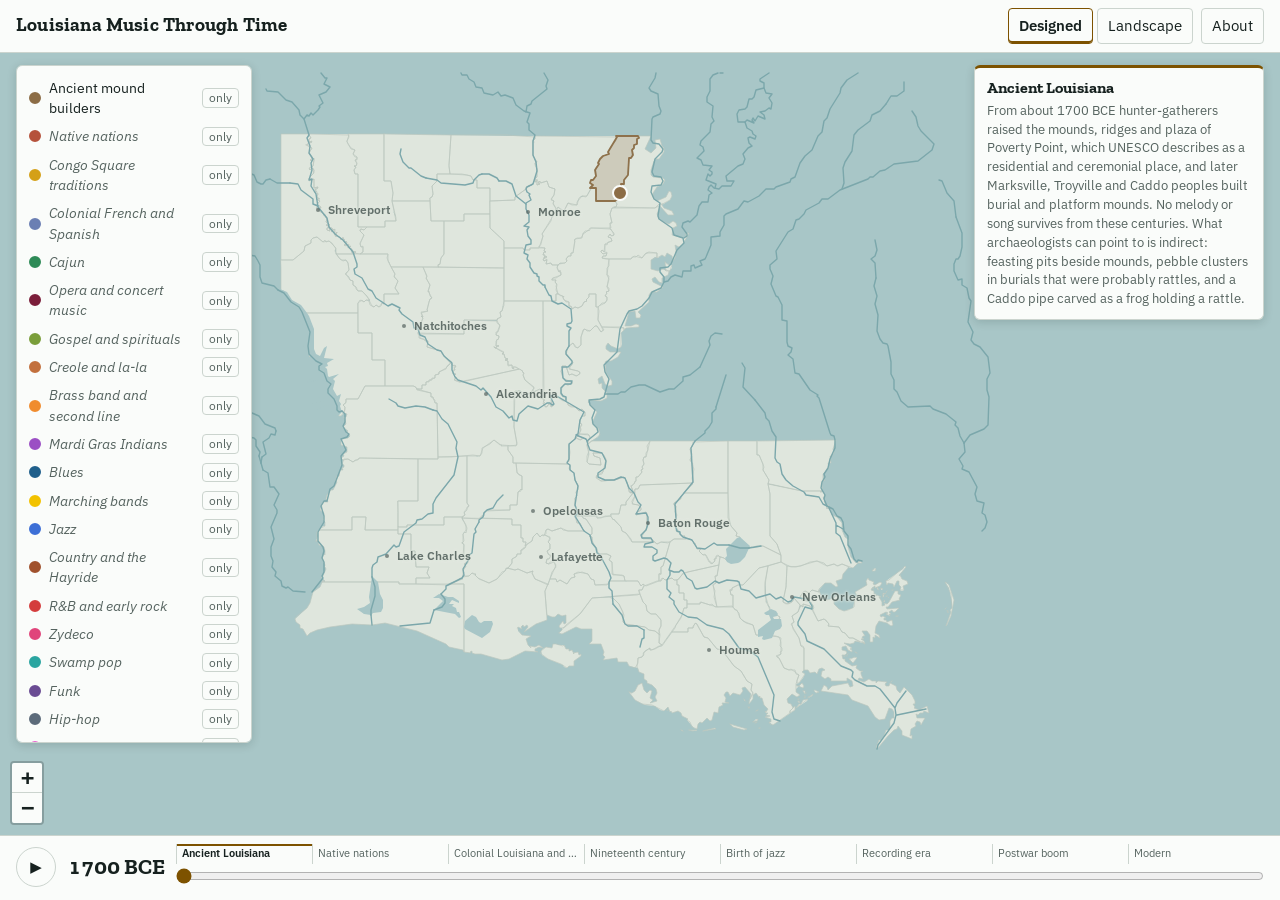
==== index.html @ b692c1a9 "Publish the map: Marching bands genre Co-Authored-By: Claude Opus 5.5 <noreply@anthropic.com>" ====
<!doctype html>
<html lang="en">
<head>
<meta charset="utf-8">
<meta name="viewport" content="width=device-width, initial-scale=1, viewport-fit=cover">
<title>Louisiana Music Map</title>
<link rel="stylesheet" href="https://fonts.googleapis.com/css2?family=IBM+Plex+Sans:wght@400;500;600&family=Zilla+Slab:wght@500;700&display=swap">
<style>.leaflet-image-layer,.leaflet-layer,.leaflet-marker-icon,.leaflet-marker-shadow,.leaflet-pane,.leaflet-pane>canvas,.leaflet-pane>svg,.leaflet-tile,.leaflet-tile-container,.leaflet-zoom-box{position:absolute;left:0;top:0}.leaflet-container{overflow:hidden}.leaflet-marker-icon,.leaflet-marker-shadow,.leaflet-tile{-webkit-user-select:none;-moz-user-select:none;user-select:none;-webkit-user-drag:none}.leaflet-tile::selection{background:0 0}.leaflet-safari .leaflet-tile{image-rendering:-webkit-optimize-contrast}.leaflet-safari .leaflet-tile-container{width:1600px;height:1600px;-webkit-transform-origin:0 0}.leaflet-marker-icon,.leaflet-marker-shadow{display:block}.leaflet-container .leaflet-overlay-pane svg{max-width:none!important;max-height:none!important}.leaflet-container .leaflet-marker-pane img,.leaflet-container .leaflet-shadow-pane img,.leaflet-container .leaflet-tile,.leaflet-container .leaflet-tile-pane img,.leaflet-container img.leaflet-image-layer{max-width:none!important;max-height:none!important;width:auto;padding:0}.leaflet-container img.leaflet-tile{mix-blend-mode:plus-lighter}.leaflet-container.leaflet-touch-zoom{-ms-touch-action:pan-x pan-y;touch-action:pan-x pan-y}.leaflet-container.leaflet-touch-drag{-ms-touch-action:pinch-zoom;touch-action:none;touch-action:pinch-zoom}.leaflet-container.leaflet-touch-drag.leaflet-touch-zoom{-ms-touch-action:none;touch-action:none}.leaflet-container{-webkit-tap-highlight-color:transparent}.leaflet-container a{-webkit-tap-highlight-color:rgba(51,181,229,.4)}.leaflet-tile{filter:inherit;visibility:hidden}.leaflet-tile-loaded{visibility:inherit}.leaflet-zoom-box{width:0;height:0;-moz-box-sizing:border-box;box-sizing:border-box;z-index:800}.leaflet-overlay-pane svg{-moz-user-select:none}.leaflet-pane{z-index:400}.leaflet-tile-pane{z-index:200}.leaflet-overlay-pane{z-index:400}.leaflet-shadow-pane{z-index:500}.leaflet-marker-pane{z-index:600}.leaflet-tooltip-pane{z-index:650}.leaflet-popup-pane{z-index:700}.leaflet-map-pane canvas{z-index:100}.leaflet-map-pane svg{z-index:200}.leaflet-vml-shape{width:1px;height:1px}.lvml{behavior:url(#default#VML);display:inline-block;position:absolute}.leaflet-control{position:relative;z-index:800;pointer-events:visiblePainted;pointer-events:auto}.leaflet-bottom,.leaflet-top{position:absolute;z-index:1000;pointer-events:none}.leaflet-top{top:0}.leaflet-right{right:0}.leaflet-bottom{bottom:0}.leaflet-left{left:0}.leaflet-control{float:left;clear:both}.leaflet-right .leaflet-control{float:right}.leaflet-top .leaflet-control{margin-top:10px}.leaflet-bottom .leaflet-control{margin-bottom:10px}.leaflet-left .leaflet-control{margin-left:10px}.leaflet-right .leaflet-control{margin-right:10px}.leaflet-fade-anim .leaflet-popup{opacity:0;-webkit-transition:opacity .2s linear;-moz-transition:opacity .2s linear;transition:opacity .2s linear}.leaflet-fade-anim .leaflet-map-pane .leaflet-popup{opacity:1}.leaflet-zoom-animated{-webkit-transform-origin:0 0;-ms-transform-origin:0 0;transform-origin:0 0}svg.leaflet-zoom-animated{will-change:transform}.leaflet-zoom-anim .leaflet-zoom-animated{-webkit-transition:-webkit-transform .25s cubic-bezier(0,0,.25,1);-moz-transition:-moz-transform .25s cubic-bezier(0,0,.25,1);transition:transform .25s cubic-bezier(0,0,.25,1)}.leaflet-pan-anim .leaflet-tile,.leaflet-zoom-anim .leaflet-tile{-webkit-transition:none;-moz-transition:none;transition:none}.leaflet-zoom-anim .leaflet-zoom-hide{visibility:hidden}.leaflet-interactive{cursor:pointer}.leaflet-grab{cursor:-webkit-grab;cursor:-moz-grab;cursor:grab}.leaflet-crosshair,.leaflet-crosshair .leaflet-interactive{cursor:crosshair}.leaflet-control,.leaflet-popup-pane{cursor:auto}.leaflet-dragging .leaflet-grab,.leaflet-dragging .leaflet-grab .leaflet-interactive,.leaflet-dragging .leaflet-marker-draggable{cursor:move;cursor:-webkit-grabbing;cursor:-moz-grabbing;cursor:grabbing}.leaflet-image-layer,.leaflet-marker-icon,.leaflet-marker-shadow,.leaflet-pane>svg path,.leaflet-tile-container{pointer-events:none}.leaflet-image-layer.leaflet-interactive,.leaflet-marker-icon.leaflet-interactive,.leaflet-pane>svg path.leaflet-interactive,svg.leaflet-image-layer.leaflet-interactive path{pointer-events:visiblePainted;pointer-events:auto}.leaflet-container{background:#ddd;outline-offset:1px}.leaflet-container a{color:#0078a8}.leaflet-zoom-box{border:2px dotted #38f;background:rgba(255,255,255,.5)}.leaflet-container{font-family:"Helvetica Neue",Arial,Helvetica,sans-serif;font-size:12px;font-size:.75rem;line-height:1.5}.leaflet-bar{box-shadow:0 1px 5px rgba(0,0,0,.65);border-radius:4px}.leaflet-bar a{background-color:#fff;border-bottom:1px solid #ccc;width:26px;height:26px;line-height:26px;display:block;text-align:center;text-decoration:none;color:#000}.leaflet-bar a,.leaflet-control-layers-toggle{background-position:50% 50%;background-repeat:no-repeat;display:block}.leaflet-bar a:focus,.leaflet-bar a:hover{background-color:#f4f4f4}.leaflet-bar a:first-child{border-top-left-radius:4px;border-top-right-radius:4px}.leaflet-bar a:last-child{border-bottom-left-radius:4px;border-bottom-right-radius:4px;border-bottom:none}.leaflet-bar a.leaflet-disabled{cursor:default;background-color:#f4f4f4;color:#bbb}.leaflet-touch .leaflet-bar a{width:30px;height:30px;line-height:30px}.leaflet-touch .leaflet-bar a:first-child{border-top-left-radius:2px;border-top-right-radius:2px}.leaflet-touch .leaflet-bar a:last-child{border-bottom-left-radius:2px;border-bottom-right-radius:2px}.leaflet-control-zoom-in,.leaflet-control-zoom-out{font:bold 18px 'Lucida Console',Monaco,monospace;text-indent:1px}.leaflet-touch .leaflet-control-zoom-in,.leaflet-touch .leaflet-control-zoom-out{font-size:22px}.leaflet-control-layers{box-shadow:0 1px 5px rgba(0,0,0,.4);background:#fff;border-radius:5px}.leaflet-control-layers-toggle{background-image:url(images/layers.png);width:36px;height:36px}.leaflet-retina .leaflet-control-layers-toggle{background-image:url(images/layers-2x.png);background-size:26px 26px}.leaflet-touch .leaflet-control-layers-toggle{width:44px;height:44px}.leaflet-control-layers .leaflet-control-layers-list,.leaflet-control-layers-expanded .leaflet-control-layers-toggle{display:none}.leaflet-control-layers-expanded .leaflet-control-layers-list{display:block;position:relative}.leaflet-control-layers-expanded{padding:6px 10px 6px 6px;color:#333;background:#fff}.leaflet-control-layers-scrollbar{overflow-y:scroll;overflow-x:hidden;padding-right:5px}.leaflet-control-layers-selector{margin-top:2px;position:relative;top:1px}.leaflet-control-layers label{display:block;font-size:13px;font-size:1.08333em}.leaflet-control-layers-separator{height:0;border-top:1px solid #ddd;margin:5px -10px 5px -6px}.leaflet-default-icon-path{background-image:url(images/marker-icon.png)}.leaflet-container .leaflet-control-attribution{background:#fff;background:rgba(255,255,255,.8);margin:0}.leaflet-control-attribution,.leaflet-control-scale-line{padding:0 5px;color:#333;line-height:1.4}.leaflet-control-attribution a{text-decoration:none}.leaflet-control-attribution a:focus,.leaflet-control-attribution a:hover{text-decoration:underline}.leaflet-attribution-flag{display:inline!important;vertical-align:baseline!important;width:1em;height:.6669em}.leaflet-left .leaflet-control-scale{margin-left:5px}.leaflet-bottom .leaflet-control-scale{margin-bottom:5px}.leaflet-control-scale-line{border:2px solid #777;border-top:none;line-height:1.1;padding:2px 5px 1px;white-space:nowrap;-moz-box-sizing:border-box;box-sizing:border-box;background:rgba(255,255,255,.8);text-shadow:1px 1px #fff}.leaflet-control-scale-line:not(:first-child){border-top:2px solid #777;border-bottom:none;margin-top:-2px}.leaflet-control-scale-line:not(:first-child):not(:last-child){border-bottom:2px solid #777}.leaflet-touch .leaflet-bar,.leaflet-touch .leaflet-control-attribution,.leaflet-touch .leaflet-control-layers{box-shadow:none}.leaflet-touch .leaflet-bar,.leaflet-touch .leaflet-control-layers{border:2px solid rgba(0,0,0,.2);background-clip:padding-box}.leaflet-popup{position:absolute;text-align:center;margin-bottom:20px}.leaflet-popup-content-wrapper{padding:1px;text-align:left;border-radius:12px}.leaflet-popup-content{margin:13px 24px 13px 20px;line-height:1.3;font-size:13px;font-size:1.08333em;min-height:1px}.leaflet-popup-content p{margin:17px 0;margin:1.3em 0}.leaflet-popup-tip-container{width:40px;height:20px;position:absolute;left:50%;margin-top:-1px;margin-left:-20px;overflow:hidden;pointer-events:none}.leaflet-popup-tip{width:17px;height:17px;padding:1px;margin:-10px auto 0;pointer-events:auto;-webkit-transform:rotate(45deg);-moz-transform:rotate(45deg);-ms-transform:rotate(45deg);transform:rotate(45deg)}.leaflet-popup-content-wrapper,.leaflet-popup-tip{background:#fff;color:#333;box-shadow:0 3px 14px rgba(0,0,0,.4)}.leaflet-container a.leaflet-popup-close-button{position:absolute;top:0;right:0;border:none;text-align:center;width:24px;height:24px;font:16px/24px Tahoma,Verdana,sans-serif;color:#757575;text-decoration:none;background:0 0}.leaflet-container a.leaflet-popup-close-button:focus,.leaflet-container a.leaflet-popup-close-button:hover{color:#585858}.leaflet-popup-scrolled{overflow:auto}.leaflet-oldie .leaflet-popup-content-wrapper{-ms-zoom:1}.leaflet-oldie .leaflet-popup-tip{width:24px;margin:0 auto}.leaflet-oldie .leaflet-control-layers,.leaflet-oldie .leaflet-control-zoom,.leaflet-oldie .leaflet-popup-content-wrapper,.leaflet-oldie .leaflet-popup-tip{border:1px solid #999}.leaflet-div-icon{background:#fff;border:1px solid #666}.leaflet-tooltip{position:absolute;padding:6px;background-color:#fff;border:1px solid #fff;border-radius:3px;color:#222;white-space:nowrap;-webkit-user-select:none;-moz-user-select:none;-ms-user-select:none;user-select:none;pointer-events:none;box-shadow:0 1px 3px rgba(0,0,0,.4)}.leaflet-tooltip.leaflet-interactive{cursor:pointer;pointer-events:auto}.leaflet-tooltip-bottom:before,.leaflet-tooltip-left:before,.leaflet-tooltip-right:before,.leaflet-tooltip-top:before{position:absolute;pointer-events:none;border:6px solid transparent;background:0 0;content:""}.leaflet-tooltip-bottom{margin-top:6px}.leaflet-tooltip-top{margin-top:-6px}.leaflet-tooltip-bottom:before,.leaflet-tooltip-top:before{left:50%;margin-left:-6px}.leaflet-tooltip-top:before{bottom:0;margin-bottom:-12px;border-top-color:#fff}.leaflet-tooltip-bottom:before{top:0;margin-top:-12px;margin-left:-6px;border-bottom-color:#fff}.leaflet-tooltip-left{margin-left:-6px}.leaflet-tooltip-right{margin-left:6px}.leaflet-tooltip-left:before,.leaflet-tooltip-right:before{top:50%;margin-top:-6px}.leaflet-tooltip-left:before{right:0;margin-right:-12px;border-left-color:#fff}.leaflet-tooltip-right:before{left:0;margin-left:-12px;border-right-color:#fff}@media print{.leaflet-control{-webkit-print-color-adjust:exact;print-color-adjust:exact}}</style>
<style>/* Layout: one-screen app. Header bar, full-bleed map stage with floating legend (left),
   era card (top right) and detail panel (right), timeline bar pinned to the bottom. */
:root {
  --bg: #e9eeea; --surface: #fafcfa; --ink: #16211f; --muted: #55635f; --line: #cbd4ce;
  --land: #dfe6dd; --water: #a8c6c7; --parish: #bcc8bf; --river: #7ba7ab; --accent: #7d5200;
  --tiles: light;
  --eco-34: #b9cf7a; --eco-35: #6f9f73; --eco-65: #a9be8a; --eco-73: #cdb07a; --eco-74: #e0c98f; --eco-75: #8fbfae;
  --backdrop: rgba(12, 28, 26, .45);
  --shadow: 0 2px 10px rgba(12, 28, 26, .16);
  --display: "Zilla Slab", Rockwell, "Roboto Slab", Georgia, serif;
  --body: "IBM Plex Sans", system-ui, -apple-system, "Segoe UI", sans-serif;
}
@media (prefers-color-scheme: dark) {
  :root:not([data-theme="light"]) {
    --bg: #0e1615; --surface: #16211f; --ink: #e5ece8; --muted: #9aaaa4; --line: #2a3936;
    --land: #1f2d2a; --water: #0b1312; --parish: #33433f; --river: #2b4a4d; --accent: #e3b450;
    --tiles: dark;
    --shadow: 0 2px 10px rgba(0, 0, 0, .55);
    color-scheme: dark;
  }
}
:root[data-theme="dark"] {
  --bg: #0e1615; --surface: #16211f; --ink: #e5ece8; --muted: #9aaaa4; --line: #2a3936;
  --land: #1f2d2a; --water: #0b1312; --parish: #33433f; --river: #2b4a4d; --accent: #e3b450;
  --tiles: dark;
  --shadow: 0 2px 10px rgba(0, 0, 0, .55);
  color-scheme: dark;
}
* { box-sizing: border-box; }
[hidden] { display: none !important; }
html, body { height: 100%; margin: 0; }
body { background: var(--bg); color: var(--ink); font: 15px/1.45 var(--body); }
#app { height: 100%; display: grid; grid-template-columns: minmax(0, 1fr); grid-template-rows: auto minmax(0, 1fr) auto; overflow: hidden; }
button { font: inherit; color: var(--ink); background: var(--surface); border: 1px solid var(--line);
         border-radius: 4px; padding: 6px 10px; cursor: pointer; }
button:hover { border-color: var(--muted); }
#basemaps button[aria-pressed="true"] { border-color: var(--accent); box-shadow: inset 0 -2px 0 var(--accent); font-weight: 600; }
:focus-visible { outline: 2px solid var(--accent); outline-offset: 2px; }

#top { display: flex; flex-wrap: wrap; align-items: center; gap: 6px 8px; padding: 8px 16px; background: var(--surface);
       border-bottom: 1px solid var(--line); }
#top h1 { font: 700 19px/1.2 var(--display); margin: 0 auto 0 0; letter-spacing: .01em; text-wrap: balance; }
#basemaps { display: flex; gap: 4px; }
#legend-btn { display: none; }

#stage { position: relative; min-height: 0; }
#map { position: absolute; inset: 0; background: var(--water); }
.leaflet-container { background: var(--water); font: inherit; color: var(--ink); }
.leaflet-container a { color: var(--accent); }
.leaflet-bar a, .leaflet-bar a:hover { background: var(--surface); color: var(--ink); border-bottom-color: var(--line); }
.leaflet-control-attribution { background: var(--surface) !important; color: var(--muted); }
.leaflet-tooltip { background: var(--surface); color: var(--ink); border: 1px solid var(--line); box-shadow: var(--shadow); }
.leaflet-tooltip-top::before { border-top-color: var(--line); }
.leaflet-tooltip.city-label { background: none; border: 0; box-shadow: none; color: var(--muted); font-size: 12px;
              font-weight: 600; padding: 0; text-shadow: 0 0 3px var(--land), 0 0 3px var(--land), 0 0 2px var(--land); }
.leaflet-tooltip.city-label::before { display: none; }
path.leaflet-interactive:focus { outline: none; }

#legend, #era-card, #panel, #notice { position: absolute; z-index: 900; background: var(--surface);
              border: 1px solid var(--line); border-radius: 6px; box-shadow: var(--shadow); }
#legend { top: 12px; left: 16px; width: 236px; max-height: calc(100% - 104px); overflow: auto; padding: 8px; }
#legend .row { display: flex; align-items: center; gap: 8px; padding: 1px 4px; }
#legend .row.off .swatch { background: transparent !important; }
#legend .row.off .name { color: var(--muted); text-decoration: line-through; }
#legend .row.notyet .name { color: var(--muted); font-style: italic; }
#legend .swatch { width: 12px; height: 12px; border-radius: 50%; flex: none; border: 2px solid var(--swatch); }
#legend .name { flex: 1; min-width: 0; background: none; border: 0; padding: 3px 0; text-align: left; font-size: 14px; }
#legend .solo { padding: 0 6px; font-size: 12px; color: var(--muted); }
#legend .all { width: 100%; margin-top: 6px; }
#eco-key { margin-top: 10px; padding-top: 8px; border-top: 1px solid var(--line); }
#eco-key h3 { font: 600 11px/1.3 var(--body); text-transform: uppercase; letter-spacing: .08em; color: var(--muted); margin: 0 4px 4px; }
#eco-key .swatch { border-radius: 2px; border-color: var(--line); }
#era-card { top: 12px; right: 16px; width: 290px; padding: 10px 12px; border-top: 3px solid var(--accent); }
#era-card h2 { margin: 0 0 4px; font: 700 16px/1.25 var(--display); }
#era-card .era-toggle { font: inherit; background: none; border: 0; padding: 0; text-align: left; width: 100%; cursor: default; }
#era-card.expanded p { display: block !important; margin-top: 4px; }
#era-card p { margin: 0; color: var(--muted); font-size: 13px; }
#notice { top: 12px; left: 50%; transform: translateX(-50%); padding: 6px 12px; font-size: 13px; z-index: 950; }
#panel { right: 16px; bottom: 12px; width: 370px; max-width: calc(100% - 32px); max-height: calc(100% - 84px);
         overflow: auto; padding: 14px 16px; z-index: 920; }
#panel h2 { margin: 0 34px 2px 0; font: 700 20px/1.2 var(--display); text-wrap: balance; }
#panel .meta { color: var(--muted); font-size: 13px; margin-bottom: 8px; }
#panel .chips { display: flex; flex-wrap: wrap; gap: 4px 12px; font-size: 13px; }
#panel .chip { display: inline-flex; align-items: center; gap: 6px; }
#panel .chip i { width: 10px; height: 10px; border-radius: 50%; display: inline-block; }
#panel p { margin: 8px 0; max-width: 65ch; }
#panel h3 { font: 600 11px/1.3 var(--body); text-transform: uppercase; letter-spacing: .08em; color: var(--muted); margin: 14px 0 4px; }
#panel ul { margin: 0; padding-left: 18px; }
#panel li { margin: 2px 0; overflow-wrap: anywhere; }
#panel a { color: var(--accent); }
#panel .close { position: absolute; top: 8px; right: 8px; padding: 0 8px; font-size: 18px; line-height: 1.4; }
#panel .choice { display: block; width: 100%; text-align: left; margin: 4px 0; border-left-width: 5px; }
#panel .choice.ended { color: var(--muted); }
#stage.has-panel #era-card p { display: none; }
#stage.has-panel #era-card .era-toggle { cursor: pointer; }
#stage.has-panel #era-card:not(.expanded) .era-toggle::after { content: ' \25BE'; color: var(--muted); }

#timeline { display: grid; grid-template-columns: auto 96px minmax(0, 1fr); align-items: center; gap: 12px;
            padding: 8px 16px calc(10px + env(safe-area-inset-bottom, 0px)); background: var(--surface);
            border-top: 1px solid var(--line); }
#play { width: 40px; height: 40px; border-radius: 50%; padding: 0; }
#year { font: 700 22px/1 var(--display); text-align: center; font-variant-numeric: tabular-nums; white-space: nowrap; }
#era-ticks { display: flex; }
#era-ticks button { flex: 1 1 0; min-width: 0; border: 0; border-left: 1px solid var(--line); border-radius: 0;
                    background: none; font-size: 11px; color: var(--muted); padding: 2px 5px; text-align: left;
                    white-space: nowrap; overflow: hidden; text-overflow: ellipsis; }
#era-ticks button.current { color: var(--ink); font-weight: 600; box-shadow: inset 0 2px 0 var(--accent); }
#slider { width: 100%; margin: 4px 0 0; accent-color: var(--accent); }

dialog#about { max-width: min(520px, calc(100% - 32px)); border: 1px solid var(--line); border-radius: 8px;
               background: var(--surface); color: var(--ink); padding: 18px 20px; }
dialog#about h2 { font: 700 20px/1.2 var(--display); margin: 0 0 8px; }
dialog#about p { margin: 8px 0; }
dialog#about::backdrop { background: var(--backdrop); }

@media (max-width: 720px) {
  #top h1 { font-size: 16px; flex: 1 1 0; min-width: 0; }
  #basemaps { order: 2; flex: 1 1 100%; }
  #legend-btn, #about-btn { padding: 4px 8px; font-size: 13px; }
  #legend-btn { display: inline-block; }
  #legend { display: none; right: 16px; width: auto; max-height: 60%; z-index: 930; }
  #legend.open { display: block; }
  #era-card { left: 16px; right: 16px; width: auto; padding: 6px 10px; }
  #era-card p { display: none; }
  #era-card .era-toggle { cursor: pointer; }
  #era-card:not(.expanded) .era-toggle::after { content: ' \25BE'; color: var(--muted); }
  #panel { left: 0; right: 0; bottom: 0; width: auto; max-width: none; max-height: 62%; border-radius: 12px 12px 0 0; z-index: 1100; }
  #timeline { grid-template-columns: auto 78px minmax(0, 1fr); gap: 8px; }
  #year { font-size: 18px; }
  #era-ticks button { font-size: 0; padding: 4px 0; }
  #basemaps button { padding: 6px; font-size: 12px; }
}
@media (prefers-reduced-motion: no-preference) {
  .leaflet-overlay-pane path, .leaflet-pane path { transition: fill-opacity .3s, stroke-opacity .3s; }
}
</style>
</head>
<body>
<div id="app">
  <header id="top">
    <h1>Louisiana Music Through Time</h1>
    <div id="basemaps" role="group" aria-label="Basemap">
      <button type="button" id="base-designed" data-base="designed" aria-pressed="true">Designed</button>
      <button type="button" id="base-landscape" data-base="landscape" aria-pressed="false">Landscape</button>
      <button type="button" id="base-streets" data-base="streets" aria-pressed="false" hidden>Streets</button>
      <button type="button" id="base-satellite" data-base="satellite" aria-pressed="false" hidden>Satellite</button>
    </div>
    <button type="button" id="legend-btn" aria-expanded="false" aria-controls="legend">Genres</button>
    <button type="button" id="about-btn">About</button>
  </header>
  <div id="stage">
    <div id="map" role="application" aria-label="Map of Louisiana"></div>
    <aside id="legend" aria-label="Genres"></aside>
    <section id="era-card" aria-live="polite"></section>
    <div id="notice" role="status" hidden></div>
    <aside id="panel" aria-label="Details" hidden></aside>
  </div>
  <footer id="timeline">
    <button type="button" id="play" aria-label="Play timeline">▶</button>
    <div id="year"></div>
    <div id="track">
      <div id="era-ticks"></div>
      <input id="slider" type="range" min="0" max="2000" step="1" value="0" aria-label="Year">
    </div>
  </footer>
  <dialog id="about"></dialog>
  <noscript>This map needs JavaScript.</noscript>
</div>
<script id="lmm-data" type="application/json">{"meta":{"built":"2026-10-08","counts":{"genres":20,"eras":8,"regions":35,"places":113}},"eras":[{"era_id":"ancient","name":"Ancient Louisiana","year_start":-1700,"year_end":1500,"summary":"From about 1700 BCE hunter-gatherers raised the mounds, ridges and plaza of Poverty Point, which UNESCO describes as a residential and ceremonial place, and later Marksville, Troyville and Caddo peoples built burial and platform mounds. No melody or song survives from these centuries. What archaeologists can point to is indirect: feasting pits beside mounds, pebble clusters in burials that were probably rattles, and a Caddo pipe carved as a frog holding a rattle."},{"era_id":"nations","name":"Native nations","year_start":1500,"year_end":1700,"summary":"Louisiana is the homeland of nations including the Caddo along the Red River, the Chitimacha of the Atchafalaya Basin and the Houma on the Mississippi, whose song and dance traditions are far older than any written record. European accounts begin only in passing in these two centuries, so almost everything known comes from the nations' own oral histories and from later descriptions of dances, drums and ceremonies."},{"era_id":"colonial","name":"Colonial Louisiana and Congo Square","year_start":1700,"year_end":1803,"summary":"French and then Spanish rule brings church, school and theater music to New Orleans, from a parish musician hired in 1725 to the city's first known opera in 1796. Enslaved Africans, given Sundays free of work under the 1724 Code Noir, gather to drum, sing and dance wherever they can. Acadian exiles arrive from 1764 and 1765, carrying the songs and fiddle tunes that will grow into Cajun music."},{"era_id":"c19","name":"Nineteenth century","year_start":1803,"year_end":1890,"summary":"After the Louisiana Purchase, New Orleans supports a resident opera company in nearly every season while an 1817 ordinance confines the Sunday dances of enslaved people to Congo Square, where they continue into the 1850s. Spirituals and ring shouts take hold in Protestant north Louisiana and the Delta, and French Creole songs from Louisiana reach print in 1867. After Emancipation, Black brass bands and the first Mardi Gras Indian gangs take to the New Orleans streets."},{"era_id":"jazzbirth","name":"Birth of jazz","year_start":1890,"year_end":1920,"summary":"In New Orleans, Buddy Bolden forms his band in 1895 and brass bands, ragtime, blues and church music fuse into jazz, which travels out by riverboat and touring show and is first recorded in 1917. Blues spreads as mail-order guitars become common, and Lead Belly plays Shreveport as a teenager. On the southwest prairies, Cajun music and Creole la-la house dances take their familiar shape."},{"era_id":"recording","name":"Recording era","year_start":1920,"year_end":1945,"summary":"Radio and records carry Louisiana's local styles outward. Shreveport's KWKH launches Jimmie Davis in 1928, the same year the first Cajun records appear, and Creole accordionist Amede Ardoin records between 1929 and 1934. Folklorists John and Alan Lomax record Lead Belly at Angola in 1933 and Black Creole jure singers near Jennings in 1934, while a revival of older New Orleans jazz begins at the end of the 1930s."},{"era_id":"postwar","name":"Postwar boom","year_start":1945,"year_end":1970,"summary":"New Orleans rhythm and blues pours out of Cosimo Matassa's J&M studio from 1947, and Shreveport's Louisiana Hayride broadcasts country and early rock and roll from 1948 to 1960. In the southwest, zydeco emerges in the late 1940s and swamp pop around 1955, while Baton Rouge bluesmen record swamp blues in Crowley. Cajun music wins a national audience at the 1964 Newport Folk Festival, and the Meters form in 1967."},{"era_id":"modern","name":"Modern","year_start":1970,"year_end":2026,"summary":"The first New Orleans Jazz and Heritage Festival in 1970 opens an era of revival: Mardi Gras Indians record in 1971, a 1974 tribute concert renews pride in Cajun music, and the Dirty Dozen spark a brass band renaissance in the 1980s. New Orleans rap arrives in the late 1980s, bounce in 1991, and Baton Rouge builds its own hip-hop scene. Tribal nations revive and teach their own songs, dances and languages."}],"genres":[{"genre_id":"ancient","name":"Ancient mound builders","color":"#8c6d46","year_start":-1700,"year_end":1500,"summary":"No music survives from Louisiana's mound-building cultures, and no instrument has been securely identified at Poverty Point. Archaeologists infer ceremony from plazas, platform mounds and feasting pits. The clearest hints of sound-making are pebble clusters in Marksville-era burials at the Crooks site, which were probably rattles, and a Caddo effigy pipe from Gahagan showing a frog holding a ceremonial rattle.","sources":[{"label":"64 Parishes, Poverty Point","url":"https://64parishes.org/entry/poverty-point"},{"label":"UNESCO World Heritage Centre, Monumental Earthworks of Poverty Point","url":"https://whc.unesco.org/en/list/1435"},{"label":"64 Parishes, Marksville Culture","url":"https://64parishes.org/entry/marksville-culture"},{"label":"64 Parishes, Troyville Culture","url":"https://64parishes.org/entry/troyville-culture"},{"label":"64 Parishes, Caddo Culture","url":"https://64parishes.org/entry/caddo-culture"}],"nature":{"note":"Poverty Point, the largest and most complex Late Archaic settlement in North America, stands on Macon Ridge above the Mississippi floodplain. The high ground would have kept dry when the river flooded, with fish, turtles, deer and nuts within reach. UNESCO describes the earthworks as used for residential and ceremonial purposes; no sound survives.","sources":[{"label":"64 Parishes, Poverty Point","url":"https://64parishes.org/entry/poverty-point"},{"label":"UNESCO World Heritage Centre, Monumental Earthworks of Poverty Point","url":"https://whc.unesco.org/en/list/1435/"}]}},{"genre_id":"native","name":"Native nations","color":"#b5523b","year_start":1500,"year_end":null,"summary":"The songs and dances of Louisiana's Native nations are far older than the documented period that begins here, and they continue today. Caddo people keep the Turkey Dance and Drum Dance; Tunica-Biloxi singers have brought back songs in Tunica and Biloxi; Coushatta, Choctaw and Houma communities sing, drum and dance at home and at powwows. Many sacred songs, Chitimacha ones among them, are kept within the tribes.","sources":[{"label":"Louisiana Folklife Program, H.F. Gregory, A Promise From the Sun","url":"https://www.louisianafolklife.org/lt/virtual_books/Guide_to_state/gregory.html"},{"label":"Louisiana Folklife Program, Louisiana Indians in the 21st Century","url":"https://www.louisianafolklife.org/lt/articles_essays/nativeams.html"},{"label":"64 Parishes, Caddo Nation","url":"https://64parishes.org/entry/caddo-nation"},{"label":"Tunica-Biloxi Tribe of Louisiana, History","url":"https://www.tunicabiloxi.org/history/"},{"label":"Nicholls State University, Garde Voir Ci, The Musical Backdrop","url":"https://gardevoirci.nicholls.edu/2021/music/"}],"nature":{"note":"Each nation's music is its own. At Charenton in 1933 Benjamin Paul told Frances Densmore the Chitimacha legend of a flute made of cane; an earlier account she quotes describes a dried alligator skin scratched with a stick. The Coushatta Tribe describes women stomp dancers wearing turtle shakers. United Houma Nation songs tell of the tribe's lands and waters.","sources":[{"label":"Frances Densmore, A Search for Songs among the Chitimacha Indians in Louisiana, Bureau of American Ethnology Bulletin 133 (1943), full text","url":"https://archive.org/stream/bulletin1331943smit/bulletin1331943smit_djvu.txt"},{"label":"Coushatta Tribe of Louisiana, Coushatta Powwow","url":"https://coushattapowwow.com/"},{"label":"Garde Voir Ci (Nicholls State University), The Musical Backdrop by Jade Williams","url":"https://gardevoirci.nicholls.edu/2021/music/"}]}},{"genre_id":"colonial","name":"Colonial French and Spanish","color":"#6b7fb3","year_start":1725,"year_end":1803,"summary":"European art and church music took root in New Orleans soon after its founding. In 1725 a Capuchin school opened and the parish church hired a musician and schoolmaster; the Ursuline nuns, who arrived in 1727, taught music and in 1754 received a manuscript of French and Italian works. The Theatre St. Pierre opened in 1792 and staged the city's first known opera in 1796.","sources":[{"label":"64 Parishes, Classical Music in Louisiana","url":"https://64parishes.org/entry/classical-music-in-louisiana"},{"label":"64 Parishes, Opera and Ballet","url":"https://64parishes.org/entry/opera-and-ballet"}],"nature":null},{"genre_id":"congo","name":"Congo Square traditions","color":"#d4a017","year_start":1724,"year_end":1856,"summary":"The 1724 Code Noir made Sunday a day without work, and enslaved Africans gathered where they could to drum, sing and dance. An 1817 ordinance confined those gatherings to the square behind the city that became known as Congo Square, where the bamboula, calinda and other dances drew crowds until officials restricted and then suppressed them between the 1830s and 1850s. Their rhythms carried into second lines, Mardi Gras Indian music and jazz.","sources":[{"label":"64 Parishes, Congo Square","url":"https://64parishes.org/entry/congo-square"},{"label":"64 Parishes, Congo Square: La Place Publique","url":"https://64parishes.org/congo-square-la-place-publique"},{"label":"New Orleans Historical, Congo Square: Mythology and Music","url":"https://neworleanshistorical.org/items/show/745"}],"nature":{"note":"Among the instruments played at Congo Square were drums made from carved-out logs and empty barrels, gourd rattles, animal jawbones and wooden horns, modeled on African prototypes. The dancing happened outdoors, in circles on open ground at the edge of the City Commons behind the colonial town.","sources":[{"label":"64 Parishes, Congo Square","url":"https://64parishes.org/entry/congo-square"},{"label":"64 Parishes, Congo Square: La Place Publique by Jerah Johnson","url":"https://64parishes.org/congo-square-la-place-publique"}]}},{"genre_id":"creole","name":"Creole and la-la","color":"#c2703d","year_start":1867,"year_end":null,"summary":"French-speaking Black Creoles made their own music long before it was recorded; seven Louisiana Creole songs, a calinda among them, reached print in 1867. On the southwest prairies it became la-la, the fiddle and accordion music of house dances, alongside unaccompanied jure shouts, first recorded near Jennings in 1934. Amede Ardoin's recording sessions of 1929 to 1934 shaped both Creole and Cajun playing, and families such as the Carrieres of Lawtell and the Ardoins of Duralde carried la-la forward.","sources":[{"label":"Allen, Ware and Garrison, Slave Songs of the United States (1867), Documenting the American South","url":"https://docsouth.unc.edu/church/allen/allen.html"},{"label":"64 Parishes, Zydeco","url":"https://64parishes.org/entry/zydeco-music"},{"label":"64 Parishes, Amede Ardoin","url":"https://64parishes.org/entry/amede-ardoin"},{"label":"Louisiana Folklife Program, Barry Ancelet, Cajun and Zydeco Music Traditions","url":"https://www.louisianafolklife.org/lt/articles_essays/cajunzydeco.html"},{"label":"Louisiana Folklife Program, Barry Jean Ancelet, Lomax in Louisiana: Trials and Triumph","url":"https://www.louisianafolklife.org/LT/Articles_Essays/LFMlomax.html"},{"label":"Texas State Historical Association, Handbook of Texas, Zydeco","url":"https://www.tshaonline.org/handbook/entries/zydeco"},{"label":"64 Parishes, Bois Sec Ardoin","url":"https://64parishes.org/entry/bois-sec-ardoin"},{"label":"Louisiana Folklife Program, Nicholas Spitzer, The Creole State","url":"https://www.louisianafolklife.org/lt/articles_essays/creole_art_creole_state.html"},{"label":"Country Roads Magazine, The World of Louisiana Zydeco","url":"https://countryroadsmagazine.com/art-and-culture/music/the-world-of-louisiana-zydeco/"}],"nature":{"note":"Creole music shares the southwest Louisiana prairies with a ranching tradition. Creole trail riders include descendants of free people of color and enslaved Africans, and Creole cowboys helped manage thousands of cattle there before the Louisiana Purchase. Separately, Barry Jean Ancelet writes that merchants on the south Louisiana prairies began importing the diatonic accordions Creole and Acadian musicians took up.","sources":[{"label":"64 Parishes, Creole Trail Rides by Zella Palmer","url":"https://64parishes.org/creole-trail-rides"},{"label":"Louisiana Folklife Program, Cajun and Zydeco Music Traditions by Barry Jean Ancelet","url":"https://www.louisianafolklife.org/lt/articles_essays/cajunzydeco.html"}]}},{"genre_id":"cajun","name":"Cajun","color":"#2e8b57","year_start":1765,"year_end":null,"summary":"Acadian exiles who settled the Attakapas country and the Mississippi and Lafourche banks from 1765 brought French songs and fiddle dance tunes. Mixed with French Creole, Black Creole, Native and Spanish influences, these became recognizable Cajun music by the early twentieth century. First recorded in 1928, it lost ground to western swing before the accordion returned after World War II, and a wider revival followed the 1964 Newport Folk Festival.","sources":[{"label":"Louisiana Folklife Program, Barry Ancelet, Cajun and Zydeco Music Traditions","url":"https://www.louisianafolklife.org/lt/articles_essays/cajunzydeco.html"},{"label":"64 Parishes, Cajun Music","url":"https://64parishes.org/entry/cajun-music"},{"label":"Acadian Memorial, Carl Brasseaux, Acadian Immigration Into South Louisiana 1764-1785","url":"https://acadianmemorial.org/acadian-immigration-into-south-louisiana-1764-1785/"},{"label":"64 Parishes, Cajuns","url":"https://64parishes.org/entry/cajuns"}],"nature":{"note":"West of Baton Rouge, beyond the Atchafalaya Basin, are the prairies Ben Sandmel calls the homeland of Cajun music, an area that stayed quite isolated until the oil industry arrived in the early twentieth century. Before amplification, he writes, the air-driven accordion cut through the noise of dancers; early recordings feature high-pitched singing that pierced dance hall noise.","sources":[{"label":"Louisiana Folklife Program, The Treasured Traditions of Louisiana Music by Ben Sandmel","url":"https://www.louisianafolklife.org/LT/Articles_Essays/treas_trad_la_music.html"},{"label":"Louisiana Folklife Program, Cajun and Zydeco Music Traditions by Barry Jean Ancelet","url":"https://www.louisianafolklife.org/lt/articles_essays/cajunzydeco.html"}]}},{"genre_id":"zydeco","name":"Zydeco","color":"#e0457b","year_start":1949,"year_end":null,"summary":"Zydeco grew in the late 1940s when Black Creole musicians in southwest Louisiana and the Texas oil towns added blues and rhythm and blues to la-la, driving it with accordion and the metal frottoir. Clarence Garlow's 1949 record Bon Ton Roula was an early marker, and Clifton Chenier, who signed with Specialty Records in 1955, defined the sound. Dance halls around Opelousas, Lawtell and Lafayette remain its home.","sources":[{"label":"64 Parishes, Zydeco","url":"https://64parishes.org/entry/zydeco-music"},{"label":"Texas State Historical Association, Handbook of Texas, Zydeco","url":"https://www.tshaonline.org/handbook/entries/zydeco"},{"label":"Louisiana Folklife Program, Ben Sandmel, The Treasured Traditions of Louisiana Music","url":"https://www.louisianafolklife.org/LT/Articles_Essays/treas_trad_la_music.html"}],"nature":{"note":"Zydeco's name may come from the farm. Louisiana Creoles trace the word to les haricots, beans, in the saying that the beans aren't salty, though studies point to possible West African origins; it also refers to hard times. At Creole trail rides, riders still dance to zydeco into the small hours.","sources":[{"label":"Louisiana Folklife Program, Cajun and Zydeco Music Traditions by Barry Jean Ancelet","url":"https://www.louisianafolklife.org/lt/articles_essays/cajunzydeco.html"},{"label":"64 Parishes, Creole Trail Rides by Zella Palmer","url":"https://64parishes.org/creole-trail-rides"}]}},{"genre_id":"jazz","name":"Jazz","color":"#3d6fd6","year_start":1895,"year_end":null,"summary":"Jazz took shape in New Orleans when players such as cornetist Buddy Bolden, who formed his band in 1895, began improvising blues and quickening dance tunes, drawing on brass bands, ragtime and church music. Musicians carried it up the river and across the lake, and New Orleans bands were recorded from 1917. A revival beginning in the late 1930s led to Preservation Hall in 1961.","sources":[{"label":"National Park Service, Jazz Origins in New Orleans","url":"https://www.nps.gov/jazz/learn/historyculture/history_early.htm"},{"label":"National Park Service, A New Orleans Jazz History 1895-1927","url":"https://www.nps.gov/jazz/learn/historyculture/jazz_history.htm"},{"label":"64 Parishes, Traditional New Orleans Jazz","url":"https://64parishes.org/entry/traditional-new-orleans-jazz"}],"nature":{"note":"Water both hosted and carried early jazz. Bands competed for crowds at resorts and camps built on piers over Lake Pontchartrain, and from 1918 the Streckfus excursion steamers hired New Orleans players, taking their sound up the Mississippi to river cities such as St. Louis, Davenport and St. Paul.","sources":[{"label":"National Park Service, New Orleans Jazz National Historical Park, early jazz history","url":"https://www.nps.gov/jazz/learn/historyculture/history_early.htm"},{"label":"64 Parishes, Jazz at the Lakefront by Bruce Boyd Raeburn","url":"https://64parishes.org/jazz-at-the-lakefront"},{"label":"Tulane University Libraries, Riverboats and Jazz: Fate Marable's New Orleans Band on the S.S. Sidney","url":"https://exhibits.tulane.edu/?p=1149"},{"label":"Tulane University Libraries, Riverboats and Jazz: The S.S. Sidney","url":"https://exhibits.tulane.edu/?p=1155"}]}},{"genre_id":"brass","name":"Brass band and second line","color":"#f08c2e","year_start":1880,"year_end":null,"summary":"Brass bands were everywhere in nineteenth-century New Orleans, and in the decades after Emancipation Black bands such as the Excelsior and Onward, prominent by the 1880s, played funerals, parades and dances. Benevolent societies and social aid and pleasure clubs hired them, and the dancing crowd that followed became the second line. The Dirty Dozen and Rebirth renewed the tradition in the 1980s.","sources":[{"label":"64 Parishes, Brass Bands of New Orleans","url":"https://64parishes.org/entry/brass-bands-of-new-orleans"},{"label":"National Park Service, Jazz Origins in New Orleans","url":"https://www.nps.gov/jazz/learn/historyculture/history_early.htm"},{"label":"Historic New Orleans Collection, How Brass Bands Became a New Orleans Tradition","url":"https://hnoc.org/publishing/first-draft/how-brass-bands-became-new-orleans-tradition-picking-new-sounds-along-way"},{"label":"64 Parishes, Jazz Funerals and Second Line Parades","url":"https://64parishes.org/entry/jazz-funerals-and-second-line-parades"}],"nature":{"note":"Brass band music is made for the open street. Social aid and pleasure clubs parade for miles through neighborhood backstreets on Sunday afternoons in a season that runs from September through May, and funeral processions play dirges on the way to the burial and livelier music afterward.","sources":[{"label":"64 Parishes, Jazz Funerals and Second Line Parades","url":"https://64parishes.org/entry/jazz-funerals-and-second-line-parades"},{"label":"64 Parishes, Brass Bands of New Orleans","url":"https://64parishes.org/entry/brass-bands-of-new-orleans"}]}},{"genre_id":"mardigras_indian","name":"Mardi Gras Indians","color":"#9b4fc4","year_start":1880,"year_end":null,"summary":"Black New Orleanians have masked as Indians on Carnival day since at least the 1880s; Big Chief Tootie Montana traced the tradition to his great-uncle Becate Batiste, who founded the Creole Wild West around 1880. Their origins remain debated. The music is chant and song over percussion, first recorded commercially by Bo Dollis and the Wild Magnolias in 1971.","sources":[{"label":"64 Parishes, Mardi Gras Indians","url":"https://64parishes.org/entry/mardi-gras-indians"},{"label":"64 Parishes, Allison Tootie Montana","url":"https://64parishes.org/entry/allison-tootie-montana"}],"nature":{"note":"One account of the tradition's beginnings, offered as a possibility rather than settled fact, is that people escaping slavery found refuge with Houma, Chitimacha and other tribes in the swamplands around New Orleans. Every Indian sews a new suit for Mardi Gras morning; once seen only then and on St. Joseph's night, Indians now appear throughout the year.","sources":[{"label":"64 Parishes, Mardi Gras Indians","url":"https://64parishes.org/entry/mardi-gras-indians"}]}},{"genre_id":"blues","name":"Blues","color":"#1f5f8b","year_start":1890,"year_end":null,"summary":"Blues emerged from work songs in the late nineteenth century, spreading as mail-order guitars became common in the 1890s. Lead Belly played Shreveport's Fannin Street as a teenager and was recorded at Angola in 1933. Rural players around Baton Rouge fed the laid-back swamp blues that Lightnin' Slim, Slim Harpo and others cut in Crowley from 1954, and Delta parishes kept an older country style.","sources":[{"label":"Louisiana Folklife Program, Ben Sandmel, The Blues in Louisiana","url":"https://www.louisianafolklife.org/LT/Articles_Essays/blues.html"},{"label":"64 Parishes, Blues Music","url":"https://64parishes.org/entry/blues-music"},{"label":"Louisiana Folklife Program, Joyce Jackson, Blues and Blacks in the Red Stick","url":"https://www.louisianafolklife.org/LT/Articles_Essays/brblues1.html"}],"nature":{"note":"Louisiana blues varies by region: a rough-edged rural style in the northeastern parishes, like that of the Mississippi Delta next door, and in Baton Rouge a \"country in the city\" blend of rural material and electric bands. By differing accounts swamp blues is named for Devil's Swamp beside the players' homes or, in J.D. Miller's studio, for Louisiana's swamps.","sources":[{"label":"Louisiana Folklife Program, From Rural to Urban, From Acoustic to Amplified: the Blues in Louisiana by Ben Sandmel","url":"https://www.louisianafolklife.org/LT/Articles_Essays/blues.html"},{"label":"Louisiana Folklife Program, Blues and Blacks in the Red Stick by Joyce Jackson","url":"https://www.louisianafolklife.org/LT/Articles_Essays/brblues1.html"}]}},{"genre_id":"gospel","name":"Gospel and spirituals","color":"#7a9e3a","year_start":1850,"year_end":null,"summary":"Black sacred song in Louisiana grew from antebellum spirituals and ring shouts, a lineage still visible in the Delta's Easter Rock, which participants remember as older than the Civil War. Jubilee and quartet singing followed, and New Orleans gave gospel Mahalia Jackson. White congregations in the Protestant north sang from shape-note books and at singing conventions, one of which drew about 10,000 people to Shreveport in 1937.","sources":[{"label":"Louisiana Folklife Program, Gospel Music in Louisiana","url":"https://www.louisianafolklife.org/lt/articles_essays/gospel_music_in_la.html"},{"label":"Louisiana Folklife Program, Susan Roach, Continuity and Creativity in the Louisiana Delta Easter Rock","url":"https://www.louisianafolklife.org/LT/Articles_Essays/easterrock.html"},{"label":"64 Parishes, Black Gospel Music","url":"https://64parishes.org/entry/black-gospel-music"},{"label":"64 Parishes, White Gospel Music","url":"https://64parishes.org/entry/white-gospel-music"}],"nature":{"note":"In the Mississippi floodplain of northeast Louisiana, old plantation churches kept Easter Rock, an Easter eve vigil said to predate the Civil War. Susan Roach reports that the heavy beat of feet on a wooden floor is regarded as essential; one rocker says it sounds like a drum beating, better than on a concrete floor.","sources":[{"label":"Louisiana Folklife Program, Everyone Rockin' Together: Continuity and Creativity in the Louisiana Delta Easter Rock by Susan Roach","url":"https://www.louisianafolklife.org/LT/Articles_Essays/easterrock.html"}]}},{"genre_id":"country","name":"Country and the Hayride","color":"#a0522d","year_start":1925,"year_end":null,"summary":"Country music grew from the ballads and fiddle tunes of Anglo-Celtic settlers in north Louisiana. The first Louisiana country record dates to 1925, and Shreveport's KWKH put string bands and Jimmie Davis on the air from 1928. From 1948 to 1960 the station's Louisiana Hayride, broadcast from Municipal Auditorium, launched Hank Williams, Elvis Presley and Johnny Cash and earned the name Cradle of the Stars.","sources":[{"label":"64 Parishes, Country Music","url":"https://64parishes.org/entry/country-music"},{"label":"64 Parishes, Louisiana Hayride","url":"https://64parishes.org/entry/louisiana-hayride"},{"label":"Louisiana Folklife Program, Ben Sandmel, The Treasured Traditions of Louisiana Music","url":"https://www.louisianafolklife.org/LT/Articles_Essays/treas_trad_la_music.html"}],"nature":{"note":"Nicholas Spitzer places north Louisiana culturally in the upland and riverine South, its folk culture shaped on farmsteads, plantations and sharecrop land among river bottoms, piney woods and hills. Country music grew mainly from the ballads and fiddle tunes of Anglo-Celtic settlers, and in 1929 fiddler Hiter Colvin recorded the hard-driving style favored in north Louisiana oil field camps.","sources":[{"label":"Louisiana Folklife Program, The Creole State: An Introduction to Louisiana Traditional Culture by Nicholas R. Spitzer","url":"https://www.louisianafolklife.org/lt/articles_essays/creole_art_creole_state.html"},{"label":"64 Parishes, Country Music","url":"https://64parishes.org/entry/country-music"}]}},{"genre_id":"rnb","name":"R&B and early rock","color":"#d43d3d","year_start":1947,"year_end":null,"summary":"New Orleans rhythm and blues began with records cut at Cosimo Matassa's J&M studio, opened in 1947, where Roy Brown, Fats Domino, Lloyd Price and bandleader Dave Bartholomew built a rolling, horn-driven sound that fed directly into rock and roll. Between 1957 and 1961 Louisiana records placed about twenty-five singles a year on the national charts, before the British Invasion pushed the style aside.","sources":[{"label":"64 Parishes, Rhythm and Blues Music","url":"https://64parishes.org/entry/rhythm-and-blues-music"},{"label":"Louisiana Folklife Program, Ben Sandmel, The Treasured Traditions of Louisiana Music","url":"https://www.louisianafolklife.org/LT/Articles_Essays/treas_trad_la_music.html"}],"nature":null},{"genre_id":"swamp_pop","name":"Swamp pop","color":"#2aa5a0","year_start":1955,"year_end":null,"summary":"Swamp pop appeared around 1955 when Cajun and Black Creole teenagers blended New Orleans rhythm and blues and early rock and roll with country and their own French music. It peaked between 1958 and 1964 with ballads such as Cookie and the Cupcakes' Mathilda, Rod Bernard's This Should Go On Forever and Phil Phillips's Sea of Love. Its home is Acadiana and neighboring southeast Texas, and its audience has since grown in the bayou and river parishes to the east.","sources":[{"label":"64 Parishes, Swamp Pop","url":"https://64parishes.org/entry/swamp-pop-music"},{"label":"Louisiana Folklife Program, Ben Sandmel, The Treasured Traditions of Louisiana Music","url":"https://www.louisianafolklife.org/LT/Articles_Essays/treas_trad_la_music.html"}],"nature":{"note":"The name swamp pop came from outside: British writer Bill Millar coined it around 1970, after the music's 1958 to 1964 peak, for a sound from Acadiana and the part of southeast Texas where many Cajuns and Black Creoles live. Ben Sandmel notes that its structure and instruments match pop, rock and R&B made elsewhere.","sources":[{"label":"64 Parishes, Swamp Pop","url":"https://64parishes.org/entry/swamp-pop"},{"label":"Louisiana Folklife Program, The Treasured Traditions of Louisiana Music by Ben Sandmel","url":"https://www.louisianafolklife.org/LT/Articles_Essays/treas_trad_la_music.html"}]}},{"genre_id":"funk","name":"Funk","color":"#6a4c93","year_start":1967,"year_end":null,"summary":"New Orleans funk is a rhythmically muscular descendant of the city's rhythm and blues. The Meters, formed in 1967 as Art Neville's pared-down band at the Ivanhoe on Bourbon Street, put ten singles on the rhythm and blues charts between 1969 and 1971 and helped define the genre while working as Allen Toussaint's studio band. They broke up in 1979, and rappers later sampled their grooves.","sources":[{"label":"64 Parishes, The Meters","url":"https://64parishes.org/entry/the-meters/"},{"label":"64 Parishes, Rhythm and Blues Music","url":"https://64parishes.org/entry/rhythm-and-blues-music"}],"nature":null},{"genre_id":"bounce","name":"Bounce","color":"#e85fcf","year_start":1991,"year_end":null,"summary":"Bounce is New Orleans's own call-and-response party rap. It began in late 1991 when MC T. Tucker and DJ Irv recorded Where Dey At at the Ghost Town Lounge in Hollygrove, over the beat of the Showboys' Drag Rap. Local labels such as Take Fo' and Cash Money spread it through the 1990s, and Katey Red and Big Freedia later carried it to audiences worldwide.","sources":[{"label":"64 Parishes, Bounce","url":"https://64parishes.org/entry/bounce"},{"label":"64 Parishes, Rap, Hip-Hop, and Bounce Music","url":"https://64parishes.org/entry/rap-hip-hop-and-bounce-music"}],"nature":{"note":"Bounce lyrics name particular schools and housing projects. After Hurricane Katrina in 2005 displaced the people who made the music and the city's public housing was demolished, those songs became a record of places that are no longer there.","sources":[{"label":"64 Parishes, Bounce","url":"https://64parishes.org/entry/bounce"}]}},{"genre_id":"hiphop","name":"Hip-hop","color":"#5c6b7a","year_start":1986,"year_end":null,"summary":"Rap took hold in New Orleans in the late 1980s, with the Ninja Crew's 1986 single among the first local records and Gregory D and Mannie Fresh close behind. Cash Money, founded in 1992, and Master P's No Limit made the city a national center of Southern rap by the late 1990s. Baton Rouge followed with Young Bleed, C-Loc, Boosie and Webbie, and later Kevin Gates.","sources":[{"label":"64 Parishes, Rap, Hip-Hop, and Bounce Music","url":"https://64parishes.org/entry/rap-hip-hop-and-bounce-music"},{"label":"XXL, 12 Baton Rouge Rappers You Should Know","url":"https://www.xxlmag.com/baton-rouge-rappers-you-should-know/"}],"nature":{"note":"Hurricane Katrina in 2005 dispersed New Orleans rappers and producers to Baton Rouge, Houston, Dallas and Atlanta, where many had trouble sustaining their careers; Lil Wayne relocated to Miami. The 64 Parishes entry calls the storm-related disruption a major setback for the city's newer artists and labels.","sources":[{"label":"64 Parishes, Rap, Hip-Hop and Bounce Music","url":"https://64parishes.org/entry/rap-hip-hop-and-bounce-music"}]}},{"genre_id":"classical","name":"Opera and concert music","color":"#7b1e3a","year_start":1796,"year_end":null,"summary":"Opera reached New Orleans on May 22, 1796, with Grétry's Sylvain, and French-language companies at the Théâtre d'Orléans and, from 1859, the French Opera House made the city an opera capital. From the late 1830s to the 1850s English-speaking newcomers from the North added Protestant church music, amateur choral societies, sacred concerts, sheet music publishing and singing lessons in the new public schools. A symphony orchestra followed in 1936 and an opera association in 1943.","sources":[{"label":"64 Parishes, Opera and Ballet","url":"https://64parishes.org/entry/opera-and-ballet"},{"label":"64 Parishes, Classical Music in Louisiana by Alfred E. Lemmon","url":"https://64parishes.org/entry/classical-music-in-louisiana"},{"label":"Warren Keith Kimball, Northern Music Culture in Antebellum New Orleans (PhD diss., Louisiana State University, 2017), abstract and chs. 1-4","url":"https://repository.lsu.edu/gradschool_dissertations/4119"},{"label":"Further reading, not consulted for this entry: Warren Kimball, National Identity and the Oratorio in Antebellum New Orleans, American Music 36, no. 3 (2018): 327-347, doi 10.5406/americanmusic.36.3.0327 (LSU repository record)","url":"https://repository.lsu.edu/music_pubs/102"}],"nature":null},{"genre_id":"marching","name":"Marching bands","color":"#f2c200","year_start":1893,"year_end":null,"summary":"Louisiana's school and college marching bands grew from military-style units into show bands. LSU's cadet band, organized in 1893, is the earliest documented here and was marching by about 1900. Southern's Human Jukebox built its name on playing current hits and meets Grambling's World Famed band each November at the Bayou Classic's Battle of the Bands, while New Orleans school bands fill Carnival parades and have trained many of the city's brass band musicians.","sources":[{"label":"LSU Department of Bands, Mission and History","url":"https://lsu.edu/cmda/bands/mission-and-history/index.php"},{"label":"Grambling State University, GSU Tiger Marching Band history","url":"https://www.gram.edu/academics/majors/arts-and-sciences/music/band/history.php"},{"label":"WAFB, A brief history of the Southern University Human Jukebox Marching Band","url":"https://www.wafb.com/story/38060598/a-brief-history-of-the-southern-university-human-jukebox-marching-band/"},{"label":"Bayou Classic, Since 1974","url":"https://mybayouclassic.com/since-1974/"},{"label":"A Closer Walk (Ponderosa Stomp Foundation and WWOZ), Bell Junior High School","url":"https://acloserwalknola.com/places/bell-junior-high-school/"},{"label":"64 Parishes, Matt Sakakeeny, Brass Bands of New Orleans","url":"https://64parishes.org/entry/brass-bands-of-new-orleans"},{"label":"WWNO New Orleans Public Radio via HPPR, With the return of Mardi Gras marching bands (2022)","url":"https://www.hppr.org/2022-03-01/with-the-return-of-mardi-gras-marching-bands-new-orleans-streets-are-full-of-magic"}],"nature":null}],"regions":{"type":"FeatureCollection","features":[{"type":"Feature","properties":{"region_id":"ancient_poverty_point","genre_id":"ancient","label":"Poverty Point earthworks","year_start":-1700,"year_end":-1100,"note":"Documented site: the Poverty Point earthworks and plaza near Epps, built about 1700 to 1100 BCE and described by UNESCO as used for residential and ceremonial purposes; no instruments are known from it.","sources":[{"label":"64 Parishes, Poverty Point","url":"https://64parishes.org/entry/poverty-point"},{"label":"UNESCO World Heritage Centre, Monumental Earthworks of Poverty Point","url":"https://whc.unesco.org/en/list/1435"}],"nature":{"note":"Poverty Point, in West Carroll Parish, stands on Macon Ridge, a wide alluvial terrace veneered with wind-blown silt above the Mississippi floodplain. The ridge would have kept dry in floods while lying close to bottomland fish, turtles and aquatic roots and to upland deer and nuts.","sources":[{"label":"U.S. EPA and USGS, Summary Table: Characteristics of the Ecoregions of Louisiana (poster back)","url":"https://dmap-prod-oms-edc.s3.us-east-1.amazonaws.com/ORD/Ecoregions/la/la_back.pdf"},{"label":"64 Parishes, Poverty Point","url":"https://64parishes.org/entry/poverty-point"}]}},"geometry":{"type":"Polygon","coordinates":[[[-91.6389,32.7025],[-91.624,32.6957],[-91.6205,32.688],[-91.622,32.6799],[-91.6376,32.6673],[-91.6172,32.6672],[-91.5969,32.6672],[-91.5962,32.5821],[-91.5774,32.5821],[-91.5585,32.5821],[-91.5396,32.5821],[-91.5208,32.5821],[-91.5019,32.582],[-91.483,32.582],[-91.4642,32.582],[-91.4453,32.582],[-91.4359,32.5909],[-91.4266,32.5999],[-91.4121,32.6044],[-91.3976,32.6089],[-91.3955,32.614],[-91.4038,32.6166],[-91.406,32.6224],[-91.4006,32.6313],[-91.403,32.6404],[-91.3986,32.6393],[-91.3941,32.6454],[-91.3984,32.65],[-91.3946,32.6566],[-91.4013,32.6582],[-91.3982,32.6622],[-91.4036,32.6806],[-91.3973,32.6834],[-91.3979,32.6933],[-91.3848,32.69],[-91.3786,32.6929],[-91.3751,32.6893],[-91.3736,32.6957],[-91.3781,32.7003],[-91.3738,32.719],[-91.3586,32.7343],[-91.3433,32.7497],[-91.3415,32.7857],[-91.3398,32.8217],[-91.3478,32.8246],[-91.3385,32.853],[-91.3404,32.8599],[-91.3348,32.8608],[-91.3355,32.8661],[-91.3284,32.8726],[-91.319,32.865],[-91.3077,32.8804],[-91.3119,32.8863],[-91.3122,32.9133],[-91.3021,32.9263],[-91.3094,32.9352],[-91.2993,32.9483],[-91.2949,32.946],[-91.2916,32.9522],[-91.2888,32.9493],[-91.2768,32.9542],[-91.277,32.9756],[-91.2677,32.9751],[-91.2739,32.9872],[-91.2622,32.9924],[-91.265,33.0051],[-91.2864,33.0052],[-91.3077,33.0054],[-91.3291,33.0055],[-91.3504,33.0056],[-91.3717,33.0058],[-91.3931,33.0059],[-91.4144,33.006],[-91.4358,33.0061],[-91.4374,33.0027],[-91.4327,33.0026],[-91.4381,33.0001],[-91.4389,32.991],[-91.4495,32.9902],[-91.4499,32.9834],[-91.439,32.9855],[-91.4385,32.9788],[-91.4563,32.9658],[-91.4644,32.9508],[-91.4798,32.9373],[-91.4759,32.9266],[-91.4867,32.9164],[-91.4975,32.9061],[-91.4947,32.8908],[-91.5065,32.8838],[-91.5184,32.8767],[-91.5412,32.8766],[-91.5541,32.8658],[-91.567,32.855],[-91.5778,32.83],[-91.5736,32.8254],[-91.5912,32.8072],[-91.5898,32.7968],[-91.6053,32.783],[-91.5959,32.7725],[-91.5972,32.7489],[-91.6117,32.7381],[-91.6176,32.7217],[-91.6302,32.7178],[-91.6389,32.7025]]]}},{"type":"Feature","properties":{"region_id":"ancient_marksville_troyville","genre_id":"ancient","label":"Marksville and Troyville mound centers","year_start":1,"year_end":700,"note":"Documented sites: the Marksville and Greenhouse sites (Avoyelles), the Crooks mound (LaSalle), where burials held pebble clusters that were probably rattles, and Troyville (Catahoula), where archaeologists infer feasting and public ceremony.","sources":[{"label":"64 Parishes, Marksville Culture","url":"https://64parishes.org/entry/marksville-culture"},{"label":"64 Parishes, Troyville Culture","url":"https://64parishes.org/entry/troyville-culture"}],"nature":null},"geometry":{"type":"Polygon","coordinates":[[[-91.5964,31.9704],[-91.622,31.9705],[-91.6475,31.9705],[-91.648,31.9547],[-91.6581,31.9433],[-91.6682,31.932],[-91.6674,31.9267],[-91.6885,31.9187],[-91.6964,31.9037],[-91.7069,31.8955],[-91.7206,31.8942],[-91.724,31.8861],[-91.7327,31.8812],[-91.7568,31.8846],[-91.7798,31.8719],[-91.7849,31.8795],[-91.7787,31.8877],[-91.788,31.8869],[-91.7892,31.8935],[-91.7944,31.8886],[-91.8049,31.8932],[-91.7947,31.9034],[-91.8015,31.9061],[-91.801,31.9173],[-91.8099,31.9162],[-91.8137,31.9227],[-91.8236,31.9178],[-91.8343,31.9299],[-91.8279,31.9354],[-91.8414,31.9351],[-91.8503,31.9449],[-91.8455,31.9453],[-91.8485,31.9491],[-91.8443,31.959],[-91.8516,31.9533],[-91.8526,31.9583],[-91.8601,31.9572],[-91.8599,31.9652],[-91.864,31.9645],[-91.8637,31.9585],[-91.8843,31.9709],[-91.9045,31.9714],[-91.9036,31.9275],[-91.9291,31.9275],[-91.9546,31.9274],[-91.9801,31.9274],[-92.0056,31.9274],[-92.0248,31.9274],[-92.044,31.9275],[-92.0632,31.9275],[-92.0824,31.9275],[-92.1015,31.9276],[-92.1207,31.9276],[-92.1399,31.9276],[-92.1591,31.9276],[-92.1783,31.9276],[-92.1974,31.9276],[-92.2166,31.9277],[-92.2358,31.9277],[-92.255,31.9277],[-92.2742,31.9277],[-92.2933,31.9277],[-92.3125,31.9277],[-92.3124,31.8963],[-92.3247,31.8863],[-92.3194,31.883],[-92.3253,31.8715],[-92.3216,31.8616],[-92.3377,31.854],[-92.3292,31.8494],[-92.3414,31.8315],[-92.3361,31.8231],[-92.3427,31.8235],[-92.3405,31.8134],[-92.3432,31.8165],[-92.3488,31.8094],[-92.3626,31.8057],[-92.3571,31.8038],[-92.3621,31.7998],[-92.3584,31.7989],[-92.3626,31.7966],[-92.3613,31.7814],[-92.353,31.7804],[-92.3439,31.7693],[-92.3451,31.7594],[-92.3368,31.7606],[-92.3476,31.7521],[-92.3583,31.7436],[-92.35,31.7378],[-92.3584,31.7335],[-92.3549,31.7286],[-92.3587,31.723],[-92.364,31.7254],[-92.365,31.7208],[-92.3687,31.7223],[-92.3731,31.7022],[-92.3639,31.7029],[-92.363,31.6964],[-92.3554,31.7004],[-92.349,31.6978],[-92.3471,31.6906],[-92.3594,31.683],[-92.3568,31.6785],[-92.3502,31.6807],[-92.3563,31.6703],[-92.362,31.6746],[-92.3657,31.6723],[-92.3624,31.6592],[-92.3691,31.6598],[-92.3625,31.6553],[-92.3671,31.6488],[-92.3606,31.6429],[-92.3692,31.6318],[-92.3547,31.6376],[-92.3542,31.6297],[-92.346,31.631],[-92.3522,31.6238],[-92.362,31.6234],[-92.3663,31.628],[-92.3688,31.6169],[-92.3844,31.6204],[-92.3637,31.6081],[-92.343,31.5958],[-92.3245,31.5924],[-92.306,31.589],[-92.3098,31.5806],[-92.3229,31.577],[-92.3201,31.5717],[-92.3114,31.5736],[-92.3,31.567],[-92.3025,31.5484],[-92.2803,31.5421],[-92.2976,31.5351],[-92.275,31.5307],[-92.2751,31.5361],[-92.2697,31.5295],[-92.2743,31.5266],[-92.2737,31.516],[-92.2799,31.5142],[-92.2752,31.506],[-92.283,31.5021],[-92.2766,31.4954],[-92.2577,31.4953],[-92.2491,31.5059],[-92.2385,31.4994],[-92.2483,31.4845],[-92.2389,31.4767],[-92.2301,31.4774],[-92.2392,31.4904],[-92.2234,31.4867],[-92.215,31.4921],[-92.2127,31.4817],[-92.1986,31.4802],[-92.1897,31.4685],[-92.1849,31.4688],[-92.1819,31.4757],[-92.173,31.4691],[-92.164,31.4718],[-92.1605,31.4658],[-92.169,31.4577],[-92.1551,31.4504],[-92.1619,31.4346],[-92.1555,31.4198],[-92.1491,31.4051],[-92.1282,31.389],[-92.115,31.3859],[-92.1205,31.3795],[-92.1135,31.375],[-92.1093,31.3728],[-92.1028,31.3773],[-92.0922,31.3652],[-92.0833,31.3649],[-92.0815,31.3561],[-92.0759,31.3541],[-92.0797,31.3478],[-92.0752,31.3483],[-92.0724,31.3432],[-92.0885,31.3376],[-92.0874,31.3356],[-92.0907,31.3363],[-92.0965,31.3234],[-92.1097,31.3196],[-92.1151,31.3116],[-92.1201,31.3149],[-92.1261,31.3061],[-92.1318,31.3086],[-92.1462,31.3044],[-92.1606,31.3002],[-92.1767,31.3112],[-92.1804,31.3284],[-92.1866,31.3272],[-92.1939,31.3339],[-92.2091,31.3271],[-92.22,31.3326],[-92.2332,31.3216],[-92.2335,31.2365],[-92.2338,31.1515],[-92.2246,31.1441],[-92.2345,31.1279],[-92.23,31.0938],[-92.2256,31.0597],[-92.2212,31.0255],[-92.2167,30.9914],[-92.2118,30.9857],[-92.2127,30.976],[-92.2051,30.9736],[-92.2086,30.9622],[-92.215,30.9657],[-92.2314,30.9655],[-92.2479,30.9654],[-92.2643,30.9652],[-92.2807,30.9651],[-92.2807,30.936],[-92.2701,30.925],[-92.2595,30.9141],[-92.2489,30.9031],[-92.2383,30.8922],[-92.2378,30.8483],[-92.2114,30.8483],[-92.185,30.8483],[-92.1586,30.8484],[-92.1322,30.8484],[-92.1058,30.8484],[-92.0793,30.8484],[-92.0529,30.8484],[-92.0265,30.8484],[-92.0001,30.8484],[-91.9737,30.8483],[-91.9473,30.8483],[-91.9209,30.8483],[-91.8945,30.8483],[-91.8681,30.8482],[-91.8417,30.8482],[-91.8153,30.8481],[-91.8226,30.8594],[-91.8043,30.8637],[-91.8017,30.8752],[-91.8002,30.9246],[-91.8056,30.9744],[-91.7965,30.9828],[-91.7805,30.9867],[-91.7726,31.0047],[-91.7501,31.0188],[-91.737,31.0315],[-91.7238,31.0443],[-91.717,31.0588],[-91.7101,31.0734],[-91.7103,31.0783],[-91.7192,31.0827],[-91.7189,31.0892],[-91.7035,31.1058],[-91.7061,31.1136],[-91.7176,31.1191],[-91.719,31.1346],[-91.7109,31.1482],[-91.7027,31.1618],[-91.6837,31.163],[-91.6835,31.1771],[-91.6773,31.1881],[-91.6862,31.1985],[-91.7062,31.2089],[-91.7228,31.1996],[-91.7408,31.2052],[-91.7446,31.2133],[-91.7585,31.2223],[-91.7749,31.2241],[-91.7913,31.226],[-91.8132,31.239],[-91.8137,31.2502],[-91.8342,31.2664],[-91.8271,31.2728],[-91.8237,31.2932],[-91.8478,31.2938],[-91.8658,31.3083],[-91.8672,31.3307],[-91.8616,31.3599],[-91.8422,31.3773],[-91.8288,31.3787],[-91.809,31.3706],[-91.7893,31.3747],[-91.779,31.3814],[-91.7771,31.3882],[-91.7857,31.395],[-91.8014,31.3953],[-91.817,31.3956],[-91.8344,31.4016],[-91.8445,31.4107],[-91.8545,31.4199],[-91.8593,31.443],[-91.8641,31.4662],[-91.8544,31.4825],[-91.8571,31.4945],[-91.8426,31.5032],[-91.8288,31.4972],[-91.8179,31.468],[-91.8071,31.4388],[-91.7797,31.4409],[-91.7594,31.4311],[-91.7387,31.4316],[-91.7241,31.4388],[-91.7209,31.4495],[-91.7314,31.4658],[-91.7552,31.467],[-91.779,31.4681],[-91.7988,31.4734],[-91.8046,31.4795],[-91.8021,31.4911],[-91.7823,31.5049],[-91.7759,31.5235],[-91.786,31.5379],[-91.8054,31.5526],[-91.8248,31.5674],[-91.8269,31.5917],[-91.8151,31.6192],[-91.8063,31.631],[-91.7911,31.6398],[-91.7758,31.6486],[-91.7645,31.6442],[-91.7561,31.6227],[-91.7457,31.615],[-91.7331,31.6162],[-91.7226,31.6247],[-91.7122,31.6332],[-91.7056,31.6459],[-91.7143,31.676],[-91.708,31.6895],[-91.7017,31.703],[-91.6966,31.7318],[-91.684,31.7432],[-91.6625,31.7294],[-91.6392,31.7282],[-91.6184,31.7407],[-91.6053,31.7601],[-91.5951,31.7619],[-91.5858,31.7576],[-91.5724,31.7361],[-91.5552,31.7236],[-91.5459,31.7236],[-91.5377,31.7318],[-91.5362,31.7427],[-91.5537,31.7601],[-91.566,31.7792],[-91.5784,31.7983],[-91.5687,31.827],[-91.5703,31.8628],[-91.5792,31.8654],[-91.5754,31.8833],[-91.597,31.8832],[-91.5964,31.9704]],[[-92.0397,31.3414],[-92.0302,31.3438],[-92.0292,31.3433],[-92.0404,31.3387],[-92.0397,31.3414]],[[-92.0525,31.3357],[-92.0469,31.336],[-92.0623,31.3297],[-92.0776,31.3234],[-92.078,31.324],[-92.0653,31.3299],[-92.0525,31.3357]],[[-92.0221,31.33],[-92.008,31.3258],[-92.0068,31.3243],[-92.0221,31.33]],[[-92.0036,31.3201],[-92.0017,31.3177],[-92.0083,31.3089],[-92.0036,31.3201]],[[-91.9089,31.2968],[-91.9291,31.293],[-91.9269,31.2948],[-91.9089,31.2968],[-91.8888,31.2916],[-91.8771,31.2849],[-91.893,31.2909],[-91.9089,31.2968]],[[-91.9417,31.2782],[-91.9387,31.2851],[-91.9326,31.2901],[-91.9417,31.2782]],[[-92.0198,31.2805],[-92.0235,31.2846],[-92.0227,31.2851],[-92.0198,31.2805]],[[-91.874,31.2832],[-91.8697,31.2807],[-91.8508,31.2621],[-91.8624,31.2726],[-91.874,31.2832]],[[-91.9395,31.2495],[-91.9463,31.2678],[-91.9457,31.2692],[-91.9395,31.2495]],[[-91.9994,31.2665],[-92.0043,31.262],[-92.0034,31.2668],[-91.9994,31.2665]],[[-91.9929,31.2725],[-92.0021,31.2703],[-91.9917,31.2735],[-91.9929,31.2725]],[[-92.0042,31.2435],[-91.988,31.2489],[-92.0025,31.2427],[-92.0042,31.2435]],[[-91.9359,31.2397],[-91.9338,31.2384],[-91.9354,31.2384],[-91.9359,31.2397]],[[-91.9922,31.239],[-91.9924,31.2382],[-91.9968,31.2402],[-91.9922,31.239]],[[-91.9948,31.2296],[-91.9866,31.2252],[-91.9906,31.2252],[-91.9948,31.2296]],[[-91.9727,31.2271],[-91.9739,31.2253],[-91.9784,31.2253],[-91.9727,31.2271]]]}},{"type":"Feature","properties":{"region_id":"ancient_caddo","genre_id":"ancient","label":"Early Caddo ceremonial centers","year_start":900,"year_end":1500,"note":"Documented sites: the Mounds Plantation and Belcher mounds (Caddo Parish) and the Gahagan site (Red River Parish), source of an effigy pipe showing a frog holding a ceremonial rattle.","sources":[{"label":"64 Parishes, Caddo Culture","url":"https://64parishes.org/entry/caddo-culture"},{"label":"Neuman and Hawkins, Louisiana Prehistory, Louisiana Archaeological Survey and Antiquities Commission","url":"https://www.mirrorservice.org/sites/ftp.ibiblio.org/pub/docs/books/gutenberg/6/2/1/8/62189/62189-h/62189-h.htm"}],"nature":null},"geometry":{"type":"MultiPolygon","coordinates":[[[[-93.6147,32.2375],[-93.5974,32.2198],[-93.5934,32.2057],[-93.5751,32.1989],[-93.5569,32.1921],[-93.5373,32.1935],[-93.5289,32.1855],[-93.5234,32.177],[-93.5207,32.1446],[-93.5095,32.1304],[-93.5243,32.1246],[-93.5413,32.1047],[-93.5277,32.0952],[-93.5141,32.0857],[-93.5043,32.0643],[-93.4803,32.057],[-93.4804,32.03],[-93.4605,32.0209],[-93.4583,32.0067],[-93.4418,31.9894],[-93.4251,31.9905],[-93.4231,31.9837],[-93.4131,31.9893],[-93.4066,31.988],[-93.4006,31.9783],[-93.3867,31.9701],[-93.3728,31.962],[-93.3678,31.9371],[-93.3534,31.9354],[-93.3535,31.9281],[-93.36,31.9239],[-93.3463,31.9069],[-93.3505,31.8987],[-93.3347,31.8936],[-93.3189,31.8884],[-93.3027,31.8976],[-93.2942,31.8901],[-93.2795,31.8871],[-93.2759,31.8933],[-93.2666,31.8956],[-93.2537,31.9133],[-93.2395,31.9036],[-93.2385,31.9728],[-93.2092,31.9728],[-93.1798,31.9727],[-93.1505,31.9727],[-93.1212,31.9726],[-93.1354,31.9824],[-93.1343,31.9882],[-93.1462,31.9988],[-93.1581,32.0094],[-93.1589,32.0278],[-93.1419,32.0406],[-93.1361,32.0562],[-93.1456,32.0727],[-93.1617,32.0831],[-93.1643,32.0933],[-93.1524,32.1045],[-93.163,32.1196],[-93.1735,32.1347],[-93.1857,32.1429],[-93.1941,32.1649],[-93.1919,32.1784],[-93.2112,32.1922],[-93.2155,32.2075],[-93.2096,32.2223],[-93.2131,32.2358],[-93.2382,32.2359],[-93.2633,32.2361],[-93.2884,32.2362],[-93.3135,32.2363],[-93.3386,32.2365],[-93.3637,32.2366],[-93.3888,32.2367],[-93.4139,32.2368],[-93.439,32.2369],[-93.4641,32.237],[-93.4892,32.2371],[-93.5143,32.2372],[-93.5394,32.2373],[-93.5645,32.2374],[-93.5896,32.2375],[-93.6147,32.2375]]],[[[-93.6147,32.2375],[-93.5965,32.2375],[-93.5784,32.2375],[-93.5602,32.2374],[-93.5421,32.2374],[-93.5239,32.2373],[-93.5058,32.2373],[-93.4876,32.2372],[-93.4694,32.2372],[-93.4723,32.242],[-93.4621,32.2504],[-93.4729,32.2488],[-93.4861,32.2572],[-93.4776,32.2429],[-93.4902,32.2436],[-93.4922,32.2656],[-93.5108,32.2747],[-93.5015,32.2857],[-93.519,32.2725],[-93.5247,32.2733],[-93.5151,32.2888],[-93.5162,32.2984],[-93.5301,32.2963],[-93.5367,32.2902],[-93.5533,32.2937],[-93.5385,32.295],[-93.5385,32.3037],[-93.5273,32.3103],[-93.5389,32.3184],[-93.545,32.3065],[-93.5506,32.3195],[-93.563,32.3204],[-93.5615,32.3267],[-93.5501,32.3218],[-93.5441,32.3264],[-93.5553,32.3314],[-93.5566,32.3456],[-93.5627,32.3431],[-93.5644,32.3317],[-93.5788,32.3275],[-93.583,32.3319],[-93.5729,32.3409],[-93.5855,32.3359],[-93.5849,32.3479],[-93.6029,32.3494],[-93.621,32.3509],[-93.6121,32.3645],[-93.6033,32.3781],[-93.6087,32.3786],[-93.6165,32.3653],[-93.6256,32.3619],[-93.6311,32.3846],[-93.6252,32.3983],[-93.6334,32.3985],[-93.6493,32.3777],[-93.6486,32.388],[-93.6357,32.3959],[-93.6481,32.4027],[-93.668,32.4041],[-93.6633,32.3878],[-93.6856,32.3955],[-93.6852,32.409],[-93.6599,32.4157],[-93.6834,32.4175],[-93.6916,32.4235],[-93.6801,32.4336],[-93.675,32.431],[-93.6734,32.4209],[-93.6614,32.4276],[-93.6741,32.4407],[-93.6931,32.4481],[-93.6823,32.4646],[-93.6899,32.463],[-93.691,32.4733],[-93.6996,32.4776],[-93.6962,32.4905],[-93.7017,32.4958],[-93.7175,32.4883],[-93.7179,32.4921],[-93.7056,32.4988],[-93.7242,32.5066],[-93.7428,32.5143],[-93.7456,32.5328],[-93.7529,32.5282],[-93.7677,32.5395],[-93.7553,32.5376],[-93.7461,32.5468],[-93.7382,32.5331],[-93.7287,32.5348],[-93.7404,32.5509],[-93.7595,32.5482],[-93.7664,32.5533],[-93.7652,32.5607],[-93.7431,32.5705],[-93.7358,32.5837],[-93.7426,32.5917],[-93.757,32.5875],[-93.7706,32.5934],[-93.753,32.5998],[-93.7452,32.5954],[-93.7399,32.5985],[-93.76,32.6061],[-93.7513,32.6302],[-93.7568,32.6368],[-93.7795,32.6375],[-93.7879,32.6432],[-93.7843,32.6466],[-93.7734,32.6403],[-93.7644,32.6412],[-93.7769,32.6581],[-93.7713,32.6629],[-93.7596,32.6633],[-93.7555,32.672],[-93.7608,32.6774],[-93.7702,32.6775],[-93.7865,32.6674],[-93.7821,32.7122],[-93.7871,32.7246],[-93.8026,32.7262],[-93.8196,32.7109],[-93.8263,32.7166],[-93.8238,32.7344],[-93.8075,32.7468],[-93.7911,32.7593],[-93.7832,32.7831],[-93.7943,32.7995],[-93.8014,32.7985],[-93.8168,32.7823],[-93.8243,32.7905],[-93.8211,32.7985],[-93.8077,32.8055],[-93.7943,32.8125],[-93.7851,32.845],[-93.7887,32.8618],[-93.7996,32.8469],[-93.815,32.8526],[-93.8028,32.8603],[-93.8001,32.8683],[-93.8191,32.8817],[-93.8215,32.8997],[-93.8117,32.9158],[-93.802,32.9318],[-93.8141,32.9426],[-93.8405,32.946],[-93.8452,32.9504],[-93.8321,32.9567],[-93.8266,32.9667],[-93.8075,32.9615],[-93.8009,32.9656],[-93.8031,32.9738],[-93.8233,32.9681],[-93.8175,32.9775],[-93.8205,32.9893],[-93.8104,32.9974],[-93.8238,33.0115],[-93.8146,33.0194],[-93.8432,33.0194],[-93.8717,33.0194],[-93.9002,33.0194],[-93.9288,33.0194],[-93.9573,33.0193],[-93.9859,33.0193],[-94.0144,33.0193],[-94.043,33.0192],[-94.043,32.9377],[-94.0431,32.8561],[-94.0431,32.7746],[-94.0432,32.693],[-94.043,32.5688],[-94.0429,32.4446],[-94.0428,32.3203],[-94.0426,32.1961],[-94.0198,32.196],[-93.9969,32.1959],[-93.9741,32.1957],[-93.9512,32.1956],[-93.9289,32.2097],[-93.9066,32.2238],[-93.8843,32.2379],[-93.8619,32.252],[-93.857,32.2708],[-93.8521,32.2897],[-93.8316,32.2996],[-93.8112,32.3095],[-93.8071,32.3278],[-93.8015,32.3332],[-93.7913,32.3402],[-93.7815,32.3433],[-93.7757,32.3397],[-93.7648,32.3457],[-93.7534,32.34],[-93.7465,32.3412],[-93.7379,32.3262],[-93.7257,32.3285],[-93.7161,32.3167],[-93.7015,32.3186],[-93.6981,32.3248],[-93.689,32.3169],[-93.6665,32.3174],[-93.6464,32.3044],[-93.638,32.2903],[-93.6241,32.2836],[-93.6143,32.2696],[-93.6184,32.254],[-93.6147,32.2375]]]]}},{"type":"Feature","properties":{"region_id":"native_caddo","genre_id":"native","label":"Caddo homeland on the Red River","year_start":1500,"year_end":1835,"note":"Historic homeland of the Caddo, whose Turkey Dance songs recall the creation of Caddo Lake; it ends with the 1835 cession, after which the Caddo Nation's home became Oklahoma.","sources":[{"label":"64 Parishes, Caddo Nation","url":"https://64parishes.org/entry/caddo-nation"},{"label":"64 Parishes, Caddo Culture","url":"https://64parishes.org/entry/caddo-culture"}],"nature":{"note":"Caddo songs reflect the community's ties to its Louisiana homeland. Turkey Dance songs, which must be danced before sunset, recall events such as the creation of Caddo Lake. In a Riding Song about the removal from Louisiana, a redbird warns night travelers that daylight is near; another song calls from across the Ouachita River.","sources":[{"label":"Louisiana Folklife Program, Caddo Homecoming by Dayna Bowker Lee","url":"https://www.louisianafolklife.org/LT/Articles_Essays/creole_art_caddo_homecomin.html"}]}},"geometry":{"type":"Polygon","coordinates":[[[-93.6147,32.2375],[-93.5965,32.2375],[-93.5784,32.2375],[-93.5602,32.2374],[-93.5421,32.2374],[-93.5239,32.2373],[-93.5058,32.2373],[-93.4876,32.2372],[-93.4694,32.2372],[-93.4723,32.242],[-93.4621,32.2504],[-93.4729,32.2488],[-93.4861,32.2572],[-93.4776,32.2429],[-93.4902,32.2436],[-93.4922,32.2656],[-93.5108,32.2747],[-93.5015,32.2857],[-93.519,32.2725],[-93.5247,32.2733],[-93.5151,32.2888],[-93.5162,32.2984],[-93.5301,32.2963],[-93.5367,32.2902],[-93.5533,32.2937],[-93.5385,32.295],[-93.5385,32.3037],[-93.5273,32.3103],[-93.5389,32.3184],[-93.545,32.3065],[-93.5506,32.3195],[-93.563,32.3204],[-93.5615,32.3267],[-93.5501,32.3218],[-93.5441,32.3264],[-93.5553,32.3314],[-93.5566,32.3456],[-93.5627,32.3431],[-93.5644,32.3317],[-93.5788,32.3275],[-93.583,32.3319],[-93.5729,32.3409],[-93.5855,32.3359],[-93.5849,32.3479],[-93.6029,32.3494],[-93.621,32.3509],[-93.6121,32.3645],[-93.6033,32.3781],[-93.6087,32.3786],[-93.6165,32.3653],[-93.6256,32.3619],[-93.6311,32.3846],[-93.6252,32.3983],[-93.6334,32.3985],[-93.6493,32.3777],[-93.6486,32.388],[-93.6357,32.3959],[-93.6481,32.4027],[-93.668,32.4041],[-93.6633,32.3878],[-93.6856,32.3955],[-93.6852,32.409],[-93.6599,32.4157],[-93.6834,32.4175],[-93.6916,32.4235],[-93.6801,32.4336],[-93.675,32.431],[-93.6734,32.4209],[-93.6614,32.4276],[-93.6741,32.4407],[-93.6931,32.4481],[-93.6823,32.4646],[-93.6899,32.463],[-93.691,32.4733],[-93.6996,32.4776],[-93.6962,32.4905],[-93.7017,32.4958],[-93.7175,32.4883],[-93.7179,32.4921],[-93.7056,32.4988],[-93.7242,32.5066],[-93.7428,32.5143],[-93.7456,32.5328],[-93.7529,32.5282],[-93.7677,32.5395],[-93.7553,32.5376],[-93.7461,32.5468],[-93.7382,32.5331],[-93.7287,32.5348],[-93.7404,32.5509],[-93.7595,32.5482],[-93.7664,32.5533],[-93.7652,32.5607],[-93.7431,32.5705],[-93.7358,32.5837],[-93.7426,32.5917],[-93.757,32.5875],[-93.7706,32.5934],[-93.753,32.5998],[-93.7452,32.5954],[-93.7399,32.5985],[-93.76,32.6061],[-93.7513,32.6302],[-93.7568,32.6368],[-93.7795,32.6375],[-93.7879,32.6432],[-93.7843,32.6466],[-93.7734,32.6403],[-93.7644,32.6412],[-93.7769,32.6581],[-93.7713,32.6629],[-93.7596,32.6633],[-93.7555,32.672],[-93.7608,32.6774],[-93.7702,32.6775],[-93.7865,32.6674],[-93.7821,32.7122],[-93.7871,32.7246],[-93.8026,32.7262],[-93.8196,32.7109],[-93.8263,32.7166],[-93.8238,32.7344],[-93.8075,32.7468],[-93.7911,32.7593],[-93.7832,32.7831],[-93.7943,32.7995],[-93.8014,32.7985],[-93.8168,32.7823],[-93.8243,32.7905],[-93.8211,32.7985],[-93.8077,32.8055],[-93.7943,32.8125],[-93.7851,32.845],[-93.7887,32.8618],[-93.7996,32.8469],[-93.815,32.8526],[-93.8028,32.8603],[-93.8001,32.8683],[-93.8191,32.8817],[-93.8215,32.8997],[-93.8117,32.9158],[-93.802,32.9318],[-93.8141,32.9426],[-93.8405,32.946],[-93.8452,32.9504],[-93.8321,32.9567],[-93.8266,32.9667],[-93.8075,32.9615],[-93.8009,32.9656],[-93.8031,32.9738],[-93.8233,32.9681],[-93.8175,32.9775],[-93.8205,32.9893],[-93.8104,32.9974],[-93.8238,33.0115],[-93.8146,33.0194],[-93.8432,33.0194],[-93.8717,33.0194],[-93.9002,33.0194],[-93.9288,33.0194],[-93.9573,33.0193],[-93.9859,33.0193],[-94.0144,33.0193],[-94.043,33.0192],[-94.043,32.9377],[-94.0431,32.8561],[-94.0431,32.7746],[-94.0432,32.693],[-94.043,32.5688],[-94.0429,32.4446],[-94.0428,32.3203],[-94.0426,32.1961],[-94.0427,32.138],[-94.0423,32.0652],[-94.0418,31.9924],[-94.0293,31.9959],[-94.0173,31.9893],[-94.0164,31.9809],[-94.0077,31.9707],[-93.999,31.9605],[-93.9903,31.9503],[-93.9816,31.9401],[-93.9739,31.9217],[-93.968,31.92],[-93.9618,31.924],[-93.9536,31.9106],[-93.9292,31.9118],[-93.9233,31.9078],[-93.9322,31.8935],[-93.9267,31.8883],[-93.9221,31.8857],[-93.916,31.8929],[-93.8974,31.8944],[-93.9025,31.8753],[-93.893,31.8763],[-93.8808,31.8648],[-93.889,31.8557],[-93.8835,31.8551],[-93.8796,31.8436],[-93.8522,31.8438],[-93.8248,31.8439],[-93.7974,31.8441],[-93.77,31.8442],[-93.7426,31.8443],[-93.7152,31.8444],[-93.6878,31.8445],[-93.6604,31.8446],[-93.633,31.8447],[-93.6056,31.8448],[-93.5782,31.8449],[-93.5508,31.845],[-93.5234,31.8451],[-93.496,31.8451],[-93.4686,31.8452],[-93.4412,31.8452],[-93.4407,31.8528],[-93.4409,31.7434],[-93.4417,31.7145],[-93.4159,31.7144],[-93.3901,31.7144],[-93.3643,31.7143],[-93.3384,31.7142],[-93.3376,31.5383],[-93.3124,31.5382],[-93.2872,31.5381],[-93.262,31.538],[-93.2368,31.5379],[-93.2366,31.364],[-93.2111,31.364],[-93.1855,31.3639],[-93.16,31.3639],[-93.1344,31.3638],[-93.1089,31.3638],[-93.0833,31.3637],[-93.0578,31.3636],[-93.0322,31.3636],[-93.032,31.3606],[-93.012,31.3605],[-92.992,31.3604],[-92.9813,31.3467],[-92.9642,31.3468],[-92.9472,31.3468],[-92.9473,31.3677],[-92.9303,31.368],[-92.9133,31.3682],[-92.9135,31.3897],[-92.8884,31.3896],[-92.8885,31.404],[-92.8715,31.4045],[-92.8717,31.4186],[-92.847,31.4188],[-92.8468,31.4335],[-92.8304,31.4335],[-92.8303,31.441],[-92.8131,31.441],[-92.8134,31.4549],[-92.7958,31.4553],[-92.7959,31.4621],[-92.7876,31.462],[-92.7876,31.4691],[-92.7792,31.4694],[-92.7791,31.4765],[-92.7617,31.4764],[-92.7616,31.4862],[-92.7503,31.4952],[-92.7391,31.5041],[-92.7279,31.513],[-92.7167,31.5219],[-92.739,31.5347],[-92.7613,31.5474],[-92.7562,31.5579],[-92.7718,31.5683],[-92.7874,31.5787],[-92.8014,31.597],[-92.8212,31.5991],[-92.841,31.6012],[-92.855,31.6092],[-92.8691,31.6172],[-92.8831,31.6166],[-92.9063,31.6236],[-92.91,31.6331],[-92.9028,31.6595],[-92.9216,31.6636],[-92.9277,31.6774],[-92.951,31.6759],[-92.9658,31.6834],[-92.9599,31.7013],[-92.976,31.7124],[-92.9686,31.731],[-92.9716,31.7647],[-92.9675,31.7813],[-92.9553,31.7808],[-92.9518,31.7966],[-92.9466,31.8001],[-92.9486,31.8101],[-92.942,31.815],[-92.9512,31.8249],[-92.9384,31.8234],[-92.9419,31.8365],[-92.9495,31.839],[-92.9463,31.8424],[-92.951,31.8494],[-92.9464,31.8492],[-92.9501,31.8553],[-92.9295,31.853],[-92.9089,31.8508],[-92.8991,31.857],[-92.9062,31.8687],[-92.9011,31.8939],[-92.8926,31.9015],[-92.8946,31.9172],[-92.8846,31.9395],[-92.8722,31.9459],[-92.885,31.9566],[-92.8829,31.9816],[-92.8932,31.9891],[-92.9011,31.988],[-92.9016,31.995],[-92.8847,32.0121],[-92.8887,32.0131],[-92.8869,32.0296],[-92.8985,32.0449],[-92.8958,32.055],[-92.9038,32.0659],[-92.9118,32.0768],[-92.9102,32.0822],[-92.9049,32.0815],[-92.905,32.0902],[-92.9183,32.1068],[-92.9317,32.1233],[-92.9322,32.1365],[-92.9391,32.1479],[-92.9546,32.148],[-92.9701,32.148],[-92.9856,32.1481],[-93.0011,32.1481],[-93.0166,32.1482],[-93.0321,32.1482],[-93.0476,32.1482],[-93.0631,32.1483],[-93.0786,32.1483],[-93.0941,32.1484],[-93.1096,32.1484],[-93.1251,32.1484],[-93.1406,32.1484],[-93.1561,32.1485],[-93.1716,32.1485],[-93.1871,32.1485],[-93.1793,32.1386],[-93.1857,32.1429],[-93.1941,32.1649],[-93.1919,32.1784],[-93.2112,32.1922],[-93.2155,32.2075],[-93.2096,32.2223],[-93.2131,32.2358],[-93.2382,32.2359],[-93.2633,32.2361],[-93.2884,32.2362],[-93.3135,32.2363],[-93.3386,32.2365],[-93.3637,32.2366],[-93.3888,32.2367],[-93.4139,32.2368],[-93.439,32.2369],[-93.4641,32.237],[-93.4892,32.2371],[-93.5143,32.2372],[-93.5394,32.2373],[-93.5645,32.2374],[-93.5896,32.2375],[-93.6147,32.2375],[-93.5974,32.2198],[-93.6143,32.2357],[-93.6184,32.254],[-93.6161,32.2722],[-93.6143,32.2696],[-93.6184,32.254],[-93.6147,32.2375]],[[-93.8071,32.3278],[-93.8015,32.3332],[-93.7974,32.336],[-93.8071,32.3278]],[[-93.7943,32.3382],[-93.7913,32.3402],[-93.7815,32.3433],[-93.7943,32.3382]],[[-93.5373,32.1935],[-93.5366,32.1928],[-93.5569,32.1921],[-93.5373,32.1935]],[[-93.5321,32.1885],[-93.5289,32.1855],[-93.5234,32.177],[-93.5321,32.1885]],[[-93.5379,32.1114],[-93.5243,32.1246],[-93.5387,32.1077],[-93.5379,32.1114]],[[-93.5398,32.1025],[-93.5396,32.1036],[-93.5268,32.0946],[-93.5141,32.0857],[-93.5269,32.0941],[-93.5398,32.1025]],[[-93.3678,31.9371],[-93.3534,31.9354],[-93.3535,31.9336],[-93.3678,31.9371]],[[-93.3546,31.9322],[-93.3779,31.9327],[-93.3535,31.9336],[-93.3535,31.9281],[-93.3546,31.9322]]]}},{"type":"Feature","properties":{"region_id":"native_chitimacha","genre_id":"native","label":"Chitimacha homeland","year_start":1500,"year_end":1916,"note":"Historic homeland as the Chitimacha describe it, centered on the Atchafalaya Basin, Bayou Teche and upper Bayou Lafourche; a conservative subset of a territory the tribe says reached the Gulf and the New Orleans area.","sources":[{"label":"Chitimacha Tribe of Louisiana, Tribal History","url":"https://www.chitimacha.gov/history-culture/tribal-history"},{"label":"Louisiana Folklife Program, Louisiana Indians in the 21st Century","url":"https://www.louisianafolklife.org/lt/articles_essays/nativeams.html"}],"nature":{"note":"The Chitimacha Tribe of Louisiana says its lands once took in the entire Atchafalaya Basin, west toward Lafayette, south to the Gulf and east toward New Orleans. River cane basketry is central to the nation's cultural tradition, and a cane flute figures in a legend Benjamin Paul told Frances Densmore at Charenton in 1933.","sources":[{"label":"Chitimacha Tribe of Louisiana, Tribal History","url":"https://www.chitimacha.gov/history-culture/tribal-history"},{"label":"Frances Densmore, A Search for Songs among the Chitimacha Indians in Louisiana, Bureau of American Ethnology Bulletin 133 (1943), full text","url":"https://archive.org/stream/bulletin1331943smit/bulletin1331943smit_djvu.txt"}]}},"geometry":{"type":"MultiPolygon","coordinates":[[[[-91.9032,29.6374],[-91.9161,29.6312],[-91.9285,29.6351],[-91.9281,29.6187],[-91.9399,29.6103],[-91.965,29.608],[-91.9827,29.6142],[-91.989,29.6115],[-92.0054,29.6031],[-92.008,29.5932],[-92.0178,29.591],[-92.0209,29.5773],[-92.0319,29.5776],[-92.0151,29.5613],[-91.9936,29.5524],[-91.972,29.5434],[-91.9659,29.5363],[-91.9535,29.5381],[-91.9411,29.5311],[-91.9287,29.524],[-91.906,29.5186],[-91.8945,29.5099],[-91.883,29.5012],[-91.8625,29.5033],[-91.8526,29.495],[-91.8465,29.4793],[-91.831,29.4798],[-91.8216,29.4739],[-91.8036,29.4879],[-91.7862,29.4831],[-91.7683,29.4904],[-91.7742,29.505],[-91.7654,29.5248],[-91.7524,29.5325],[-91.7393,29.5402],[-91.7263,29.5478],[-91.7132,29.5555],[-91.7081,29.5688],[-91.7255,29.5616],[-91.7368,29.5623],[-91.7333,29.5808],[-91.7406,29.5742],[-91.7695,29.5744],[-91.7685,29.5679],[-91.7759,29.5678],[-91.7753,29.5879],[-91.7847,29.5941],[-91.8027,29.5887],[-91.8066,29.6002],[-91.8241,29.6029],[-91.8405,29.6158],[-91.843,29.6277],[-91.849,29.6294],[-91.8532,29.6237],[-91.8664,29.6297],[-91.8915,29.6282],[-91.9032,29.6374]]],[[[-91.4852,30.4973],[-91.5058,30.4973],[-91.5265,30.4972],[-91.5422,30.4929],[-91.5578,30.4885],[-91.5563,30.4829],[-91.5835,30.4826],[-91.5834,30.497],[-91.6129,30.4972],[-91.6424,30.4974],[-91.6719,30.4976],[-91.7013,30.4978],[-91.7288,30.4979],[-91.7562,30.4981],[-91.748,30.4756],[-91.7397,30.453],[-91.7187,30.4489],[-91.7065,30.4253],[-91.6943,30.4018],[-91.6789,30.3947],[-91.6956,30.3947],[-91.7124,30.3946],[-91.7291,30.3946],[-91.7458,30.3945],[-91.7625,30.3945],[-91.7793,30.3944],[-91.796,30.3943],[-91.8127,30.3943],[-91.835,30.4065],[-91.8494,30.4068],[-91.8531,30.4127],[-91.8693,30.4172],[-91.8862,30.4116],[-91.9031,30.406],[-91.92,30.4004],[-91.9369,30.3947],[-91.9535,30.4025],[-91.97,30.4102],[-91.9803,30.4034],[-91.9815,30.3817],[-91.9887,30.3696],[-91.9785,30.363],[-91.9538,30.36],[-91.9508,30.3484],[-91.9574,30.345],[-91.9529,30.3387],[-91.9662,30.3244],[-91.9552,30.3081],[-91.9489,30.2768],[-91.9629,30.2687],[-91.9769,30.2607],[-91.9681,30.259],[-91.969,30.2485],[-91.9589,30.2372],[-91.9428,30.2366],[-91.9436,30.226],[-91.9526,30.2244],[-91.9579,30.2119],[-91.9662,30.214],[-91.9788,30.2088],[-91.98,30.1825],[-91.9744,30.1774],[-91.9629,30.1759],[-91.9538,30.1818],[-91.9547,30.1868],[-91.9333,30.1828],[-91.9213,30.1882],[-91.9076,30.1673],[-91.9128,30.1636],[-91.9056,30.1546],[-91.9198,30.1372],[-91.9341,30.1197],[-91.9427,30.0963],[-91.9512,30.0728],[-91.9291,30.0727],[-91.9071,30.0726],[-91.9293,30.0727],[-91.9514,30.0728],[-91.9581,30.0549],[-91.9647,30.037],[-91.9679,30.0382],[-91.9744,30.0242],[-91.9809,30.0103],[-91.9874,29.9964],[-91.994,29.9824],[-91.9885,29.9452],[-91.9831,29.908],[-91.9776,29.8708],[-91.9722,29.8336],[-91.968,29.8351],[-91.9617,29.826],[-91.9375,29.8168],[-91.9312,29.8223],[-91.9153,29.8194],[-91.9069,29.8309],[-91.8891,29.836],[-91.8743,29.8311],[-91.8595,29.8261],[-91.8308,29.8293],[-91.823,29.8004],[-91.8288,29.7779],[-91.8391,29.7736],[-91.8517,29.7918],[-91.8548,29.7795],[-91.8686,29.767],[-91.8689,29.7615],[-91.8792,29.7566],[-91.8775,29.748],[-91.8602,29.7459],[-91.855,29.7388],[-91.8563,29.7301],[-91.8687,29.7217],[-91.881,29.7133],[-91.8778,29.7105],[-91.8705,29.7135],[-91.8583,29.7061],[-91.8404,29.7147],[-91.8225,29.7233],[-91.8046,29.7319],[-91.7867,29.7405],[-91.7698,29.7452],[-91.7529,29.7499],[-91.7371,29.7503],[-91.7138,29.7371],[-91.6934,29.7417],[-91.6729,29.7462],[-91.6504,29.7437],[-91.6279,29.7411],[-91.6215,29.7354],[-91.6168,29.7197],[-91.6249,29.6832],[-91.623,29.671],[-91.6266,29.6556],[-91.6371,29.6414],[-91.6475,29.6355],[-91.6261,29.6288],[-91.6021,29.6342],[-91.5781,29.6396],[-91.5546,29.6358],[-91.5451,29.6103],[-91.5356,29.5848],[-91.5375,29.5659],[-91.5255,29.5519],[-91.5284,29.5411],[-91.5414,29.5263],[-91.5224,29.531],[-91.5035,29.5358],[-91.4846,29.5405],[-91.4656,29.5452],[-91.4499,29.5443],[-91.4343,29.5434],[-91.4273,29.5398],[-91.4245,29.5186],[-91.4147,29.5137],[-91.3892,29.5134],[-91.3874,29.5201],[-91.3663,29.5128],[-91.3521,29.5138],[-91.3441,29.5028],[-91.3437,29.4983],[-91.3494,29.4961],[-91.3396,29.4905],[-91.321,29.4899],[-91.3129,29.4815],[-91.2935,29.4778],[-91.281,29.4826],[-91.2734,29.4792],[-91.265,29.5108],[-91.2723,29.5295],[-91.2684,29.5402],[-91.2541,29.5443],[-91.2397,29.5484],[-91.2272,29.5579],[-91.223,29.5632],[-91.2252,29.5763],[-91.2131,29.5875],[-91.2009,29.5987],[-91.177,29.6096],[-91.1729,29.5974],[-91.1614,29.593],[-91.1515,29.6037],[-91.1396,29.6027],[-91.1395,29.6089],[-91.1216,29.608],[-91.1172,29.6175],[-91.0999,29.6222],[-91.0826,29.6268],[-91.07,29.6416],[-91.0574,29.6563],[-91.0449,29.6711],[-91.0323,29.6859],[-91.0197,29.7006],[-91.0071,29.7154],[-90.9945,29.7301],[-90.9818,29.7449],[-90.9733,29.7568],[-90.9647,29.7687],[-90.9562,29.7806],[-90.9476,29.7925],[-90.9361,29.8114],[-90.9246,29.8303],[-90.9172,29.8538],[-90.9098,29.8772],[-90.8855,29.8776],[-90.8863,29.9357],[-90.9118,29.9351],[-90.9118,29.9785],[-90.9291,29.9782],[-90.9463,29.9779],[-90.9464,30.036],[-90.9634,30.0358],[-90.9638,30.0668],[-90.9847,30.0651],[-91.0058,30.0791],[-91.0308,30.0749],[-91.0558,30.0706],[-91.0747,30.0817],[-91.0782,30.0772],[-91.0893,30.0768],[-91.0891,30.0628],[-91.106,30.0628],[-91.1066,30.1085],[-91.0898,30.1087],[-91.0902,30.1537],[-91.0736,30.1609],[-91.0671,30.181],[-91.0605,30.2011],[-91.0539,30.2211],[-91.0474,30.2412],[-91.0408,30.2613],[-91.0342,30.2814],[-91.0276,30.3014],[-91.021,30.3215],[-91.0368,30.3148],[-91.0649,30.3177],[-91.093,30.3206],[-91.1184,30.3125],[-91.1327,30.3134],[-91.1421,30.3233],[-91.1633,30.3232],[-91.1844,30.3231],[-91.2056,30.323],[-91.2267,30.3229],[-91.2478,30.3228],[-91.269,30.3227],[-91.2901,30.3226],[-91.3113,30.3225],[-91.3197,30.3447],[-91.3372,30.3534],[-91.3504,30.3688],[-91.3636,30.3842],[-91.3791,30.3895],[-91.3946,30.3948],[-91.3945,30.4086],[-91.4035,30.4205],[-91.4125,30.4324],[-91.4227,30.4431],[-91.4328,30.4538],[-91.443,30.4644],[-91.4532,30.4751],[-91.4602,30.4704],[-91.4727,30.4839],[-91.4852,30.4973]],[[-91.7292,30.1215],[-91.7266,30.1224],[-91.7123,30.1172],[-91.7292,30.1215]],[[-91.4712,30.1107],[-91.4706,30.112],[-91.4639,30.1027],[-91.4712,30.1107]],[[-91.3535,30.0609],[-91.3434,30.0607],[-91.3667,30.0547],[-91.3535,30.0609]],[[-91.2219,30.0378],[-91.2268,30.0412],[-91.2255,30.0423],[-91.2219,30.0378],[-91.2242,30.0256],[-91.2359,30.0011],[-91.2289,30.0195],[-91.2219,30.0378]],[[-91.2594,30.0002],[-91.259,30.0002],[-91.2591,29.9983],[-91.2594,30.0002]],[[-91.4498,29.9579],[-91.472,29.9563],[-91.491,29.955],[-91.5101,29.9536],[-91.5291,29.9523],[-91.5482,29.9509],[-91.5672,29.9496],[-91.5863,29.9482],[-91.6053,29.9468],[-91.6244,29.9455],[-91.6025,29.947],[-91.5807,29.9486],[-91.5589,29.9502],[-91.5371,29.9517],[-91.5152,29.9533],[-91.4934,29.9548],[-91.4716,29.9564],[-91.4498,29.9579]],[[-91.1986,29.8597],[-91.1987,29.8599],[-91.1845,29.8467],[-91.1986,29.8597]],[[-91.1111,29.8266],[-91.1018,29.8155],[-91.1061,29.8169],[-91.1111,29.8266]],[[-91.0967,29.8094],[-91.0962,29.8087],[-91.0928,29.8016],[-91.0967,29.8094]],[[-91.1123,29.7029],[-91.1,29.6994],[-91.1002,29.7002],[-91.0977,29.6972],[-91.1123,29.7029]],[[-91.0956,29.6948],[-91.0952,29.6943],[-91.1002,29.6686],[-91.1053,29.643],[-91.1004,29.6689],[-91.0956,29.6948]]]]}},{"type":"Feature","properties":{"region_id":"native_today","genre_id":"native","label":"Tribal homelands today","year_start":1880,"year_end":null,"note":"Present homelands: Tunica-Biloxi at Marksville, Coushatta near Elton, Chitimacha at Charenton, Jena Band of Choctaw at Jena, and the United Houma Nation on the Terrebonne and Lafourche bayous, all in place by the 1880s.","sources":[{"label":"Tunica-Biloxi Tribe of Louisiana, History","url":"https://www.tunicabiloxi.org/history/"},{"label":"64 Parishes, Coushatta Tribe of Louisiana","url":"https://64parishes.org/entry/coushatta-tribe-of-louisiana"},{"label":"Chitimacha Tribe of Louisiana, Tribal History","url":"https://www.chitimacha.gov/history-culture/tribal-history"},{"label":"64 Parishes, Jena Band of the Choctaw Tribe","url":"https://64parishes.org/entry/jena-band-of-the-choctaw-tribe"},{"label":"64 Parishes, Houma Nation","url":"https://64parishes.org/entry/houma-nation"},{"label":"Louisiana Folklife Program, H.F. Gregory, A Promise From the Sun","url":"https://www.louisianafolklife.org/lt/virtual_books/Guide_to_state/gregory.html"}],"nature":null},"geometry":{"type":"MultiPolygon","coordinates":[[[[-90.9155,29.0499],[-90.9357,29.0556],[-90.9265,29.0491],[-90.9155,29.0499]]],[[[-90.8062,29.0538],[-90.8203,29.0573],[-90.8439,29.0501],[-90.8681,29.0572],[-90.8512,29.0511],[-90.8343,29.0449],[-90.8182,29.0465],[-90.8062,29.0538]]],[[[-90.6617,29.0626],[-90.6702,29.065],[-90.6879,29.0615],[-90.7055,29.0581],[-90.7118,29.0623],[-90.7213,29.0558],[-90.7403,29.0513],[-90.7593,29.0469],[-90.7409,29.0468],[-90.7211,29.0508],[-90.7013,29.0547],[-90.6815,29.0587],[-90.6617,29.0626]]],[[[-90.3193,29.0699],[-90.3304,29.0676],[-90.3286,29.0653],[-90.3193,29.0699]]],[[[-90.4237,29.0609],[-90.4469,29.0639],[-90.4701,29.0669],[-90.4901,29.0732],[-90.5102,29.0795],[-90.5303,29.0858],[-90.5503,29.0921],[-90.5292,29.0781],[-90.5013,29.0688],[-90.4733,29.0595],[-90.4427,29.0561],[-90.4237,29.0609]]],[[[-90.3431,29.1062],[-90.3599,29.1049],[-90.356,29.1019],[-90.3431,29.1062]]],[[[-90.3467,29.1171],[-90.3396,29.1267],[-90.3515,29.1311],[-90.3525,29.1198],[-90.3726,29.1112],[-90.3762,29.1087],[-90.3614,29.1129],[-90.3467,29.1171]]],[[[-91.0363,29.1903],[-91.0416,29.1918],[-91.0363,29.1877],[-91.0363,29.1903]]],[[[-90.338,29.1894],[-90.3479,29.184],[-90.3477,29.1777],[-90.338,29.1894]]],[[[-90.6143,29.1963],[-90.6185,29.197],[-90.6134,29.1932],[-90.6143,29.1963]]],[[[-90.4096,29.2032],[-90.4077,29.2071],[-90.4096,29.2093],[-90.4096,29.2032]]],[[[-90.4096,29.2032],[-90.4108,29.2107],[-90.4144,29.208],[-90.4096,29.2032]]],[[[-90.4351,29.2534],[-90.4444,29.2625],[-90.4414,29.2521],[-90.4351,29.2534]]],[[[-91.2986,29.765],[-91.3255,29.7658],[-91.3524,29.7666],[-91.3694,29.7751],[-91.3865,29.7837],[-91.3801,29.809],[-91.3736,29.8344],[-91.3874,29.854],[-91.4011,29.8735],[-91.4129,29.9042],[-91.4277,29.9152],[-91.4424,29.9261],[-91.4572,29.937],[-91.472,29.948],[-91.472,29.9563],[-91.491,29.955],[-91.5101,29.9536],[-91.5291,29.9523],[-91.5482,29.9509],[-91.5672,29.9496],[-91.5863,29.9482],[-91.6053,29.9468],[-91.6244,29.9455],[-91.6352,29.9331],[-91.6461,29.9206],[-91.657,29.9082],[-91.6678,29.8958],[-91.6787,29.8834],[-91.6896,29.871],[-91.7004,29.8586],[-91.7113,29.8461],[-91.7275,29.8342],[-91.7438,29.8222],[-91.76,29.8103],[-91.7762,29.7983],[-91.7924,29.7863],[-91.8086,29.7744],[-91.8248,29.7624],[-91.8411,29.7504],[-91.855,29.7388],[-91.8563,29.7301],[-91.8687,29.7217],[-91.881,29.7133],[-91.8778,29.7105],[-91.8705,29.7135],[-91.8583,29.7061],[-91.8404,29.7147],[-91.8225,29.7233],[-91.8046,29.7319],[-91.7867,29.7405],[-91.7698,29.7452],[-91.7529,29.7499],[-91.7371,29.7503],[-91.7138,29.7371],[-91.6934,29.7417],[-91.6729,29.7462],[-91.6504,29.7437],[-91.6279,29.7411],[-91.6215,29.7354],[-91.6168,29.7197],[-91.6249,29.6832],[-91.623,29.671],[-91.6266,29.6556],[-91.6371,29.6414],[-91.6475,29.6355],[-91.6261,29.6288],[-91.6021,29.6342],[-91.5781,29.6396],[-91.5546,29.6358],[-91.5451,29.6103],[-91.5356,29.5848],[-91.5375,29.5659],[-91.5255,29.5519],[-91.5284,29.5411],[-91.5414,29.5263],[-91.5224,29.531],[-91.5035,29.5358],[-91.4846,29.5405],[-91.4656,29.5452],[-91.4499,29.5443],[-91.4343,29.5434],[-91.4273,29.5398],[-91.4245,29.5186],[-91.4147,29.5137],[-91.3892,29.5134],[-91.3874,29.5201],[-91.3663,29.5128],[-91.3521,29.5138],[-91.3441,29.5028],[-91.3437,29.4983],[-91.3494,29.4961],[-91.3396,29.4905],[-91.321,29.4899],[-91.3129,29.4815],[-91.2935,29.4778],[-91.281,29.4826],[-91.2734,29.4792],[-91.2734,29.4793],[-91.2664,29.4761],[-91.2565,29.445],[-91.2372,29.4402],[-91.2178,29.4353],[-91.212,29.4209],[-91.2196,29.3971],[-91.2001,29.3896],[-91.1983,29.3758],[-91.1928,29.3711],[-91.1769,29.3661],[-91.161,29.3611],[-91.1497,29.3535],[-91.1532,29.351],[-91.1505,29.3449],[-91.1331,29.3411],[-91.1263,29.3334],[-91.1272,29.3223],[-91.1189,29.3062],[-91.133,29.2814],[-91.1194,29.2665],[-91.1217,29.2514],[-91.1293,29.2479],[-91.1448,29.2518],[-91.1483,29.2418],[-91.165,29.2413],[-91.1703,29.2355],[-91.1723,29.2408],[-91.1655,29.2538],[-91.1545,29.255],[-91.1766,29.2711],[-91.1718,29.2735],[-91.1688,29.3089],[-91.1628,29.3213],[-91.1717,29.3251],[-91.1855,29.3151],[-91.1993,29.3051],[-91.2037,29.3143],[-91.2089,29.3139],[-91.2246,29.3285],[-91.2273,29.3397],[-91.2382,29.3506],[-91.237,29.3713],[-91.2532,29.364],[-91.2694,29.3567],[-91.2763,29.3424],[-91.2751,29.3322],[-91.2898,29.32],[-91.2918,29.3114],[-91.3151,29.3046],[-91.3398,29.3098],[-91.3269,29.2963],[-91.314,29.2828],[-91.3012,29.2693],[-91.2883,29.2557],[-91.27,29.2486],[-91.2518,29.2414],[-91.2335,29.2342],[-91.2152,29.227],[-91.1855,29.225],[-91.1558,29.223],[-91.1369,29.2179],[-91.1299,29.2207],[-91.1124,29.2066],[-91.0949,29.1924],[-91.0791,29.1919],[-91.0647,29.1841],[-91.0492,29.1942],[-91.0461,29.2068],[-91.0384,29.2104],[-91.0271,29.2011],[-91.0271,29.1879],[-91.0196,29.1791],[-91.0108,29.1815],[-91.0108,29.1758],[-91.0004,29.173],[-90.9832,29.174],[-90.9597,29.1863],[-90.9524,29.1833],[-90.9375,29.1669],[-90.9226,29.1506],[-90.9058,29.1404],[-90.8992,29.1428],[-90.8997,29.134],[-90.8829,29.1281],[-90.8889,29.1224],[-90.884,29.1185],[-90.8691,29.1183],[-90.8749,29.1071],[-90.8678,29.1063],[-90.8667,29.0971],[-90.8609,29.1005],[-90.8515,29.0743],[-90.8361,29.0661],[-90.8059,29.0645],[-90.8022,29.0938],[-90.7941,29.0949],[-90.788,29.1076],[-90.7725,29.1032],[-90.7737,29.1075],[-90.7635,29.118],[-90.7448,29.1176],[-90.73,29.1381],[-90.7232,29.136],[-90.7114,29.1164],[-90.6943,29.1251],[-90.6878,29.1405],[-90.6814,29.156],[-90.685,29.1656],[-90.6759,29.1741],[-90.6468,29.1687],[-90.6438,29.1972],[-90.6357,29.2139],[-90.6118,29.2148],[-90.6061,29.2244],[-90.616,29.2364],[-90.5958,29.2399],[-90.5746,29.2294],[-90.5618,29.235],[-90.5773,29.2405],[-90.5927,29.2459],[-90.588,29.2713],[-90.6001,29.2886],[-90.5992,29.2995],[-90.583,29.3122],[-90.5708,29.309],[-90.5543,29.2852],[-90.5433,29.2942],[-90.5322,29.3032],[-90.5232,29.3042],[-90.5052,29.3051],[-90.4931,29.2943],[-90.4791,29.2922],[-90.4665,29.3005],[-90.466,29.3085],[-90.4516,29.3215],[-90.4603,29.3375],[-90.4402,29.3494],[-90.4293,29.3458],[-90.4249,29.3292],[-90.4112,29.3196],[-90.3976,29.31],[-90.3929,29.2966],[-90.3985,29.2853],[-90.3967,29.2644],[-90.3962,29.265],[-90.3952,29.2571],[-90.4026,29.2515],[-90.4033,29.2338],[-90.3906,29.2433],[-90.3864,29.2585],[-90.3807,29.2573],[-90.3726,29.2648],[-90.372,29.2747],[-90.3786,29.2788],[-90.374,29.295],[-90.3505,29.3058],[-90.3436,29.2982],[-90.3443,29.2893],[-90.3317,29.2793],[-90.327,29.2875],[-90.3227,29.2843],[-90.3221,29.273],[-90.3053,29.2684],[-90.296,29.2471],[-90.2866,29.2257],[-90.2703,29.2056],[-90.2728,29.199],[-90.2592,29.1996],[-90.2635,29.1806],[-90.2739,29.1753],[-90.2809,29.1831],[-90.2853,29.178],[-90.2799,29.1775],[-90.2756,29.1701],[-90.2582,29.1715],[-90.2588,29.1656],[-90.2709,29.1594],[-90.2775,29.1611],[-90.28,29.1539],[-90.2748,29.1581],[-90.2601,29.1539],[-90.2453,29.1497],[-90.2539,29.1437],[-90.2778,29.1428],[-90.2486,29.1384],[-90.2344,29.1288],[-90.2342,29.1103],[-90.25,29.1081],[-90.2459,29.0934],[-90.2229,29.0871],[-90.2078,29.0935],[-90.1927,29.0999],[-90.1797,29.1082],[-90.1667,29.1166],[-90.1537,29.125],[-90.1408,29.1334],[-90.1278,29.1418],[-90.1148,29.1502],[-90.1018,29.1586],[-90.0888,29.1669],[-90.0862,29.1744],[-90.0905,29.1809],[-90.0863,29.1874],[-90.0741,29.1965],[-90.0619,29.2057],[-90.0705,29.2082],[-90.0826,29.2291],[-90.0995,29.2393],[-90.1081,29.265],[-90.0917,29.2805],[-90.0753,29.296],[-90.0569,29.2949],[-90.0476,29.2856],[-90.0324,29.2816],[-90.0186,29.2868],[-90.0129,29.2945],[-90.0163,29.3005],[-90.0348,29.3036],[-90.0377,29.3092],[-90.0384,29.3326],[-90.0304,29.3449],[-90.0428,29.368],[-90.0294,29.377],[-90.0333,29.3933],[-90.027,29.4109],[-90.0206,29.4285],[-90.0376,29.4363],[-90.0421,29.4434],[-90.0374,29.4478],[-90.0486,29.4553],[-90.049,29.4615],[-90.0627,29.4592],[-90.0782,29.4661],[-90.0952,29.4614],[-90.1163,29.4693],[-90.1375,29.4772],[-90.1445,29.4974],[-90.1555,29.5119],[-90.1665,29.5265],[-90.1722,29.5412],[-90.1898,29.5482],[-90.1909,29.5588],[-90.1828,29.565],[-90.1585,29.57],[-90.1646,29.5799],[-90.1513,29.5884],[-90.1512,29.5986],[-90.1562,29.6025],[-90.1512,29.6091],[-90.1577,29.6094],[-90.1612,29.6234],[-90.1585,29.6505],[-90.1558,29.6775],[-90.1642,29.6769],[-90.1704,29.6835],[-90.1864,29.6809],[-90.1934,29.6895],[-90.2026,29.6914],[-90.2214,29.692],[-90.2401,29.6925],[-90.2589,29.6931],[-90.2777,29.6937],[-90.2965,29.6942],[-90.3152,29.6948],[-90.334,29.6953],[-90.3528,29.6959],[-90.3618,29.7094],[-90.3608,29.7371],[-90.3709,29.7462],[-90.3748,29.7626],[-90.3898,29.7684],[-90.4048,29.7742],[-90.4299,29.7764],[-90.4488,29.7898],[-90.4678,29.8032],[-90.4758,29.8129],[-90.4799,29.8474],[-90.4989,29.8651],[-90.5157,29.8647],[-90.5256,29.8779],[-90.5354,29.8911],[-90.5645,29.892],[-90.5935,29.8929],[-90.6094,29.8831],[-90.6121,29.8911],[-90.6271,29.895],[-90.6476,29.8922],[-90.6682,29.8894],[-90.6807,29.8926],[-90.69,29.9048],[-90.6965,29.9005],[-90.7088,29.9025],[-90.7091,29.8975],[-90.7173,29.8967],[-90.7232,29.907],[-90.7398,29.9045],[-90.7593,29.9133],[-90.7787,29.922],[-90.7858,29.9217],[-90.7854,29.9076],[-90.8105,29.907],[-90.8356,29.9065],[-90.8607,29.9059],[-90.8858,29.9054],[-90.8855,29.8776],[-90.9098,29.8772],[-90.9172,29.8538],[-90.9246,29.8303],[-90.9396,29.8082],[-90.9546,29.7861],[-90.9695,29.7639],[-90.9844,29.7418],[-90.9957,29.7284],[-91.0069,29.7151],[-91.0164,29.7041],[-91.0259,29.6931],[-91.0353,29.6821],[-91.0448,29.671],[-91.0543,29.66],[-91.0638,29.649],[-91.0733,29.638],[-91.0827,29.627],[-91.0896,29.6376],[-91.1053,29.643],[-91.1003,29.6697],[-91.0953,29.6963],[-91.1123,29.7029],[-91.1232,29.7135],[-91.1341,29.7241],[-91.1575,29.7263],[-91.1809,29.7286],[-91.1981,29.7399],[-91.2152,29.7512],[-91.2294,29.7489],[-91.2467,29.7529],[-91.264,29.757],[-91.2813,29.761],[-91.2986,29.765]],[[-91.0829,29.6267],[-91.0854,29.6238],[-91.1013,29.6207],[-91.1172,29.6175],[-91.1001,29.6221],[-91.0829,29.6267]],[[-91.177,29.6096],[-91.1767,29.6087],[-91.1796,29.6084],[-91.177,29.6096]],[[-91.2009,29.5987],[-91.1902,29.6035],[-91.2111,29.5892],[-91.2009,29.5987]],[[-91.2252,29.5763],[-91.2228,29.5785],[-91.225,29.5754],[-91.2252,29.5763]],[[-91.2236,29.5624],[-91.2235,29.5619],[-91.2254,29.5601],[-91.2236,29.5624]],[[-91.2307,29.5553],[-91.236,29.5504],[-91.2377,29.5499],[-91.2307,29.5553]],[[-91.2684,29.5402],[-91.2669,29.5406],[-91.2691,29.5384],[-91.2684,29.5402]],[[-91.2723,29.5295],[-91.2708,29.5334],[-91.2713,29.5269],[-91.2723,29.5295]],[[-90.3772,29.304],[-90.3767,29.3029],[-90.3831,29.2956],[-90.3772,29.304]],[[-90.8414,29.7464],[-90.8442,29.7559],[-90.842,29.7571],[-90.8414,29.7464]]],[[[-92.5977,30.899],[-92.6131,30.8989],[-92.6285,30.8989],[-92.6439,30.8989],[-92.6593,30.8988],[-92.6747,30.8988],[-92.6901,30.8988],[-92.7055,30.8988],[-92.7209,30.8987],[-92.721,30.8914],[-92.7467,30.8916],[-92.7724,30.8917],[-92.7982,30.8919],[-92.8239,30.8921],[-92.8242,30.8772],[-92.8435,30.8774],[-92.8628,30.8775],[-92.8821,30.8776],[-92.9014,30.8777],[-92.9207,30.8778],[-92.9401,30.8779],[-92.9594,30.878],[-92.9787,30.8781],[-92.9791,30.598],[-92.9981,30.598],[-93.017,30.598],[-93.036,30.5981],[-93.0549,30.5981],[-93.0739,30.5981],[-93.0928,30.5981],[-93.1118,30.5981],[-93.1307,30.5981],[-93.1312,30.5183],[-93.1312,30.4236],[-93.1147,30.4238],[-93.0983,30.424],[-93.0818,30.4242],[-93.0654,30.4244],[-93.0656,30.4385],[-93.0475,30.4385],[-93.0294,30.4385],[-93.0112,30.4384],[-92.9931,30.4384],[-92.975,30.4383],[-92.9569,30.4383],[-92.9388,30.4382],[-92.9207,30.4382],[-92.9026,30.4381],[-92.8844,30.438],[-92.8663,30.438],[-92.8482,30.4379],[-92.8301,30.4378],[-92.812,30.4378],[-92.7939,30.4377],[-92.7757,30.4376],[-92.774,30.4882],[-92.7556,30.4884],[-92.7371,30.4885],[-92.7187,30.4886],[-92.7003,30.4887],[-92.6818,30.4888],[-92.6634,30.4889],[-92.645,30.4891],[-92.6266,30.4892],[-92.6142,30.5065],[-92.6236,30.5188],[-92.6168,30.5273],[-92.6052,30.5295],[-92.5994,30.5353],[-92.5992,30.5441],[-92.593,30.5453],[-92.5943,30.5573],[-92.5863,30.5577],[-92.5827,30.566],[-92.5975,30.5818],[-92.5976,30.7404],[-92.5977,30.899]]],[[[-92.0056,31.9274],[-92.0248,31.9274],[-92.044,31.9275],[-92.0632,31.9275],[-92.0824,31.9275],[-92.1015,31.9276],[-92.1207,31.9276],[-92.1399,31.9276],[-92.1591,31.9276],[-92.1783,31.9276],[-92.1974,31.9276],[-92.2166,31.9277],[-92.2358,31.9277],[-92.255,31.9277],[-92.2742,31.9277],[-92.2933,31.9277],[-92.3125,31.9277],[-92.3124,31.8963],[-92.3247,31.8863],[-92.3194,31.883],[-92.3253,31.8715],[-92.3216,31.8616],[-92.3377,31.854],[-92.3292,31.8494],[-92.3414,31.8315],[-92.3361,31.8231],[-92.3427,31.8235],[-92.3405,31.8134],[-92.3432,31.8165],[-92.3488,31.8094],[-92.3626,31.8057],[-92.3571,31.8038],[-92.3621,31.7998],[-92.3584,31.7989],[-92.3626,31.7966],[-92.3613,31.7814],[-92.353,31.7804],[-92.3439,31.7693],[-92.3451,31.7594],[-92.3368,31.7606],[-92.3476,31.7521],[-92.3583,31.7436],[-92.35,31.7378],[-92.3584,31.7335],[-92.3549,31.7286],[-92.3587,31.723],[-92.364,31.7254],[-92.365,31.7208],[-92.3687,31.7223],[-92.3731,31.7022],[-92.3639,31.7029],[-92.363,31.6964],[-92.3554,31.7004],[-92.349,31.6978],[-92.3471,31.6906],[-92.3594,31.683],[-92.3568,31.6785],[-92.3502,31.6807],[-92.3563,31.6703],[-92.362,31.6746],[-92.3657,31.6723],[-92.3624,31.6592],[-92.3691,31.6598],[-92.3625,31.6553],[-92.3671,31.6488],[-92.3606,31.6429],[-92.3692,31.6318],[-92.3547,31.6376],[-92.3542,31.6297],[-92.346,31.631],[-92.3522,31.6238],[-92.362,31.6234],[-92.3663,31.628],[-92.3688,31.6169],[-92.3844,31.6204],[-92.3637,31.6081],[-92.343,31.5958],[-92.3245,31.5924],[-92.306,31.589],[-92.3098,31.5806],[-92.3229,31.577],[-92.3201,31.5717],[-92.3114,31.5736],[-92.3,31.567],[-92.3025,31.5484],[-92.2803,31.5421],[-92.2976,31.5351],[-92.275,31.5307],[-92.2751,31.5361],[-92.2697,31.5295],[-92.2743,31.5266],[-92.2737,31.516],[-92.2799,31.5142],[-92.2752,31.506],[-92.283,31.5021],[-92.2766,31.4954],[-92.2577,31.4953],[-92.2491,31.5059],[-92.2385,31.4994],[-92.2483,31.4845],[-92.2389,31.4767],[-92.2301,31.4774],[-92.2392,31.4904],[-92.2234,31.4867],[-92.215,31.4921],[-92.2127,31.4817],[-92.1986,31.4802],[-92.1897,31.4685],[-92.1849,31.4688],[-92.1819,31.4757],[-92.173,31.4691],[-92.164,31.4718],[-92.1605,31.4658],[-92.169,31.4577],[-92.1551,31.4504],[-92.1619,31.4346],[-92.1555,31.4198],[-92.1491,31.4051],[-92.1282,31.389],[-92.115,31.3859],[-92.1205,31.3795],[-92.1135,31.375],[-92.1093,31.3728],[-92.1028,31.3773],[-92.0922,31.3652],[-92.0833,31.3649],[-92.0815,31.3561],[-92.0759,31.3541],[-92.0797,31.3478],[-92.0752,31.3483],[-92.0724,31.3432],[-92.0885,31.3376],[-92.0874,31.3356],[-92.0907,31.3363],[-92.0965,31.3234],[-92.1097,31.3196],[-92.1151,31.3116],[-92.1201,31.3149],[-92.1261,31.3061],[-92.1318,31.3086],[-92.1462,31.3044],[-92.1606,31.3002],[-92.1767,31.3112],[-92.1804,31.3284],[-92.1866,31.3272],[-92.1939,31.3339],[-92.2091,31.3271],[-92.22,31.3326],[-92.2332,31.3216],[-92.2335,31.2365],[-92.2338,31.1515],[-92.2246,31.1441],[-92.2345,31.1279],[-92.23,31.0938],[-92.2256,31.0597],[-92.2212,31.0255],[-92.2167,30.9914],[-92.2118,30.9857],[-92.2127,30.976],[-92.2051,30.9736],[-92.2086,30.9622],[-92.215,30.9657],[-92.2314,30.9655],[-92.2479,30.9654],[-92.2643,30.9652],[-92.2807,30.9651],[-92.2807,30.936],[-92.2701,30.925],[-92.2595,30.9141],[-92.2489,30.9031],[-92.2383,30.8922],[-92.2378,30.8483],[-92.2114,30.8483],[-92.185,30.8483],[-92.1586,30.8484],[-92.1322,30.8484],[-92.1058,30.8484],[-92.0793,30.8484],[-92.0529,30.8484],[-92.0265,30.8484],[-92.0001,30.8484],[-91.9737,30.8483],[-91.9473,30.8483],[-91.9209,30.8483],[-91.8945,30.8483],[-91.8681,30.8482],[-91.8417,30.8482],[-91.8153,30.8481],[-91.8226,30.8594],[-91.8043,30.8637],[-91.8017,30.8752],[-91.8002,30.9246],[-91.8056,30.9744],[-91.7965,30.9828],[-91.7805,30.9867],[-91.7726,31.0047],[-91.7501,31.0188],[-91.737,31.0315],[-91.7238,31.0443],[-91.717,31.0588],[-91.7101,31.0734],[-91.7103,31.0783],[-91.7192,31.0827],[-91.7189,31.0892],[-91.7035,31.1058],[-91.7061,31.1136],[-91.7176,31.1191],[-91.719,31.1346],[-91.7109,31.1482],[-91.7027,31.1618],[-91.6837,31.163],[-91.6835,31.1771],[-91.6773,31.1881],[-91.6862,31.1985],[-91.7062,31.2089],[-91.7228,31.1996],[-91.7408,31.2052],[-91.7446,31.2133],[-91.7585,31.2223],[-91.7749,31.2241],[-91.7913,31.226],[-91.8132,31.239],[-91.8137,31.2502],[-91.8245,31.2588],[-91.8353,31.2673],[-91.8508,31.2621],[-91.863,31.2732],[-91.8751,31.2842],[-91.892,31.2905],[-91.9089,31.2968],[-91.9306,31.2927],[-91.9465,31.272],[-91.9366,31.2402],[-91.9304,31.2362],[-91.9226,31.2379],[-91.9205,31.2313],[-91.9319,31.2296],[-91.9444,31.2211],[-91.9466,31.2397],[-91.9558,31.2457],[-91.9618,31.2435],[-91.9739,31.2253],[-91.9906,31.2252],[-91.9948,31.2296],[-91.9909,31.2376],[-92.0042,31.2435],[-91.988,31.2489],[-91.9879,31.2521],[-91.9978,31.2529],[-92.0043,31.262],[-92.0034,31.2668],[-91.9963,31.2662],[-91.9913,31.2729],[-92.0021,31.2703],[-92.0036,31.2752],[-92.0121,31.2768],[-92.0106,31.2833],[-92.0198,31.2805],[-92.0235,31.2846],[-92.0148,31.2891],[-92.02,31.2959],[-92.0165,31.3025],[-92.0108,31.3009],[-92.0109,31.2924],[-92.0052,31.2977],[-91.9963,31.2972],[-92.0083,31.3089],[-92.0026,31.3226],[-92.0221,31.33],[-92.008,31.3258],[-92.0077,31.401],[-92.0075,31.4762],[-92.0072,31.5514],[-92.0069,31.6266],[-92.0066,31.7018],[-92.0062,31.777],[-92.0059,31.8522],[-92.0056,31.9274]],[[-92.0397,31.3414],[-92.0302,31.3438],[-92.0292,31.3433],[-92.0404,31.3387],[-92.0397,31.3414]],[[-92.0525,31.3357],[-92.0469,31.336],[-92.0623,31.3297],[-92.0776,31.3234],[-92.078,31.324],[-92.0653,31.3299],[-92.0525,31.3357]]]]}},{"type":"Feature","properties":{"region_id":"colonial_new_orleans","genre_id":"colonial","label":"Colonial New Orleans","year_start":1725,"year_end":1803,"note":"Every dated colonial musical event in the sources, from the 1725 parish musician to the 1796 opera, took place in New Orleans.","sources":[{"label":"64 Parishes, Classical Music in Louisiana","url":"https://64parishes.org/entry/classical-music-in-louisiana"},{"label":"64 Parishes, Opera and Ballet","url":"https://64parishes.org/entry/opera-and-ballet"}],"nature":null},"geometry":{"type":"Polygon","coordinates":[[[-90.1401,29.9479],[-90.1386,29.9188],[-90.1274,29.9109],[-90.1044,29.9088],[-90.088,29.9141],[-90.0717,29.9193],[-90.0592,29.9304],[-90.0586,29.9453],[-90.0445,29.9321],[-90.0305,29.9188],[-90.0165,29.9056],[-90.0025,29.8924],[-90.0023,29.8978],[-89.9892,29.8894],[-89.9873,29.905],[-89.959,29.9026],[-89.9354,29.893],[-89.9265,29.8798],[-89.9176,29.8667],[-89.9107,29.8679],[-89.903,29.877],[-89.9033,29.8874],[-89.9138,29.9031],[-89.9244,29.9188],[-89.9366,29.9243],[-89.9532,29.9245],[-89.9698,29.9247],[-89.9909,29.9353],[-90.0121,29.946],[-90.001,29.9677],[-89.9899,29.9895],[-89.9835,29.987],[-89.9726,29.9948],[-89.953,29.9812],[-89.9401,29.9802],[-89.9271,29.9896],[-89.9142,29.9991],[-89.8945,30.0023],[-89.8852,29.9965],[-89.8816,29.9862],[-89.87,29.9931],[-89.8631,29.9877],[-89.8592,29.9926],[-89.8654,29.9971],[-89.8586,30.0083],[-89.8485,30.0177],[-89.8384,30.027],[-89.8284,30.0364],[-89.8183,30.0457],[-89.7931,30.0457],[-89.7679,30.0457],[-89.7506,30.0339],[-89.7333,30.0221],[-89.7177,30.0253],[-89.7309,30.0451],[-89.7309,30.0608],[-89.7209,30.0684],[-89.7029,30.0718],[-89.6849,30.0752],[-89.6782,30.1083],[-89.657,30.1184],[-89.6413,30.1367],[-89.6255,30.1551],[-89.6554,30.1593],[-89.6704,30.1673],[-89.6853,30.1754],[-89.7023,30.1682],[-89.7193,30.161],[-89.7317,30.1693],[-89.7441,30.1775],[-89.76,30.1685],[-89.7759,30.1594],[-89.7974,30.1608],[-89.8091,30.1704],[-89.8208,30.18],[-89.8346,30.185],[-89.8484,30.1901],[-89.8758,30.1944],[-89.9032,30.1987],[-89.9283,30.1898],[-89.9533,30.1808],[-89.9784,30.1719],[-90.0034,30.163],[-90.0218,30.1591],[-90.0403,30.1551],[-90.0614,30.1562],[-90.0825,30.1572],[-90.1081,30.1649],[-90.1124,30.1171],[-90.1166,30.0693],[-90.1208,30.0215],[-90.125,29.9737],[-90.1326,29.9608],[-90.1401,29.9479]]]}},{"type":"Feature","properties":{"region_id":"congo_square","genre_id":"congo","label":"Congo Square and New Orleans","year_start":1724,"year_end":1856,"note":"Sunday gatherings of enslaved Africans are documented in and around New Orleans and, from 1817, at Congo Square itself.","sources":[{"label":"64 Parishes, Congo Square","url":"https://64parishes.org/entry/congo-square"},{"label":"64 Parishes, Congo Square: La Place Publique","url":"https://64parishes.org/congo-square-la-place-publique"},{"label":"New Orleans Historical, Congo Square: Mythology and Music","url":"https://neworleanshistorical.org/items/show/745"}],"nature":null},"geometry":{"type":"Polygon","coordinates":[[[-90.1401,29.9479],[-90.1386,29.9188],[-90.1274,29.9109],[-90.1044,29.9088],[-90.088,29.9141],[-90.0717,29.9193],[-90.0592,29.9304],[-90.0586,29.9453],[-90.0445,29.9321],[-90.0305,29.9188],[-90.0165,29.9056],[-90.0025,29.8924],[-90.0023,29.8978],[-89.9892,29.8894],[-89.9873,29.905],[-89.959,29.9026],[-89.9354,29.893],[-89.9265,29.8798],[-89.9176,29.8667],[-89.9107,29.8679],[-89.903,29.877],[-89.9033,29.8874],[-89.9138,29.9031],[-89.9244,29.9188],[-89.9366,29.9243],[-89.9532,29.9245],[-89.9698,29.9247],[-89.9909,29.9353],[-90.0121,29.946],[-90.001,29.9677],[-89.9899,29.9895],[-89.9835,29.987],[-89.9726,29.9948],[-89.953,29.9812],[-89.9401,29.9802],[-89.9271,29.9896],[-89.9142,29.9991],[-89.8945,30.0023],[-89.8852,29.9965],[-89.8816,29.9862],[-89.87,29.9931],[-89.8631,29.9877],[-89.8592,29.9926],[-89.8654,29.9971],[-89.8586,30.0083],[-89.8485,30.0177],[-89.8384,30.027],[-89.8284,30.0364],[-89.8183,30.0457],[-89.7931,30.0457],[-89.7679,30.0457],[-89.7506,30.0339],[-89.7333,30.0221],[-89.7177,30.0253],[-89.7309,30.0451],[-89.7309,30.0608],[-89.7209,30.0684],[-89.7029,30.0718],[-89.6849,30.0752],[-89.6782,30.1083],[-89.657,30.1184],[-89.6413,30.1367],[-89.6255,30.1551],[-89.6554,30.1593],[-89.6704,30.1673],[-89.6853,30.1754],[-89.7023,30.1682],[-89.7193,30.161],[-89.7317,30.1693],[-89.7441,30.1775],[-89.76,30.1685],[-89.7759,30.1594],[-89.7974,30.1608],[-89.8091,30.1704],[-89.8208,30.18],[-89.8346,30.185],[-89.8484,30.1901],[-89.8758,30.1944],[-89.9032,30.1987],[-89.9283,30.1898],[-89.9533,30.1808],[-89.9784,30.1719],[-90.0034,30.163],[-90.0218,30.1591],[-90.0403,30.1551],[-90.0614,30.1562],[-90.0825,30.1572],[-90.1081,30.1649],[-90.1124,30.1171],[-90.1166,30.0693],[-90.1208,30.0215],[-90.125,29.9737],[-90.1326,29.9608],[-90.1401,29.9479]]]}},{"type":"Feature","properties":{"region_id":"creole_prairie","genre_id":"creole","label":"Creole prairie heartland","year_start":1900,"year_end":null,"note":"Sources place la-la house dances and their players in the prairie country between Eunice and Basile, at Duralde and around Lawtell; the Lomaxes recorded jure singers near Jennings and Lake Arthur in 1934; St. Martinville is named as a Creole community and zydeco town. The 1900 start is a round number for the early twentieth century.","sources":[{"label":"64 Parishes, Amede Ardoin","url":"https://64parishes.org/entry/amede-ardoin"},{"label":"64 Parishes, Zydeco","url":"https://64parishes.org/entry/zydeco-music"},{"label":"Louisiana Folklife Program, Nicholas Spitzer, The Creole State","url":"https://www.louisianafolklife.org/lt/articles_essays/creole_art_creole_state.html"},{"label":"Louisiana Folklife Program, Barry Jean Ancelet, Lomax in Louisiana: Trials and Triumph","url":"https://www.louisianafolklife.org/LT/Articles_Essays/LFMlomax.html"},{"label":"64 Parishes, Bois Sec Ardoin","url":"https://64parishes.org/entry/bois-sec-ardoin"}],"nature":null},"geometry":{"type":"MultiPolygon","coordinates":[[[[-91.1845,29.8467],[-91.1986,29.8597],[-91.2071,29.8979],[-91.2141,29.9076],[-91.2318,29.9179],[-91.2297,29.9327],[-91.2477,29.9512],[-91.2453,29.9556],[-91.2514,29.9576],[-91.2553,29.9716],[-91.2824,29.9697],[-91.3094,29.9678],[-91.3365,29.9659],[-91.3636,29.964],[-91.3907,29.9621],[-91.4178,29.9602],[-91.4449,29.9582],[-91.472,29.9563],[-91.472,29.948],[-91.4572,29.937],[-91.4424,29.9261],[-91.4277,29.9152],[-91.4129,29.9042],[-91.4011,29.8735],[-91.3874,29.854],[-91.3736,29.8344],[-91.3801,29.809],[-91.3865,29.7837],[-91.3694,29.7751],[-91.3524,29.7666],[-91.3255,29.7658],[-91.2986,29.765],[-91.2813,29.761],[-91.264,29.757],[-91.2467,29.7529],[-91.2294,29.7489],[-91.2152,29.7512],[-91.1981,29.7399],[-91.1809,29.7286],[-91.1575,29.7263],[-91.1341,29.7241],[-91.1232,29.7135],[-91.1123,29.7029],[-91.1,29.6994],[-91.1066,29.7335],[-91.0954,29.737],[-91.0895,29.7556],[-91.1004,29.7726],[-91.0928,29.8016],[-91.0994,29.8147],[-91.1061,29.8169],[-91.1111,29.8266],[-91.1207,29.8279],[-91.1318,29.837],[-91.1502,29.8368],[-91.1674,29.8418],[-91.1845,29.8467]]],[[[-92.6338,30.4833],[-92.6303,30.488],[-92.6483,30.4881],[-92.6662,30.4881],[-92.6842,30.4881],[-92.7022,30.4881],[-92.7201,30.4882],[-92.7381,30.4882],[-92.756,30.4882],[-92.774,30.4882],[-92.7757,30.4376],[-92.7939,30.4377],[-92.812,30.4378],[-92.8301,30.4378],[-92.8482,30.4379],[-92.8663,30.438],[-92.8844,30.438],[-92.9026,30.4381],[-92.9207,30.4382],[-92.9388,30.4382],[-92.9569,30.4383],[-92.975,30.4383],[-92.9931,30.4384],[-93.0112,30.4384],[-93.0294,30.4385],[-93.0475,30.4385],[-93.0656,30.4385],[-93.0654,30.4244],[-93.0818,30.4242],[-93.0983,30.424],[-93.1147,30.4238],[-93.1312,30.4236],[-93.1311,30.38],[-93.1061,30.3799],[-93.081,30.3797],[-93.056,30.3796],[-93.031,30.3794],[-93.0307,30.2606],[-93.0139,30.2606],[-92.9971,30.2607],[-92.9963,30.157],[-92.9706,30.1568],[-92.9448,30.1566],[-92.9191,30.1565],[-92.8933,30.1563],[-92.8953,30.1475],[-92.8894,30.141],[-92.9071,30.1307],[-92.9094,30.1207],[-92.9079,30.1127],[-92.8998,30.1108],[-92.9002,30.1012],[-92.8915,30.0966],[-92.893,30.0898],[-92.8875,30.0827],[-92.9148,30.0827],[-92.942,30.0826],[-92.9692,30.0826],[-92.9965,30.0826],[-92.9966,30.0385],[-92.9804,30.0384],[-92.9642,30.0384],[-92.948,30.0383],[-92.9318,30.0383],[-92.9156,30.0382],[-92.8994,30.0382],[-92.8831,30.0381],[-92.8669,30.038],[-92.8507,30.038],[-92.8345,30.0379],[-92.8183,30.0378],[-92.8021,30.0378],[-92.7859,30.0377],[-92.7696,30.0376],[-92.7534,30.0375],[-92.7372,30.0375],[-92.7239,30.0487],[-92.6976,30.054],[-92.6951,30.0618],[-92.6847,30.0595],[-92.6739,30.0706],[-92.66,30.0696],[-92.6543,30.079],[-92.6496,30.0731],[-92.6384,30.0718],[-92.6314,30.078],[-92.6284,30.0918],[-92.6185,30.0945],[-92.626,30.1178],[-92.623,30.1219],[-92.6285,30.1262],[-92.6217,30.1328],[-92.6286,30.1348],[-92.6218,30.148],[-92.6164,30.1482],[-92.6077,30.1594],[-92.6149,30.1656],[-92.6117,30.1715],[-92.6183,30.1761],[-92.5925,30.1799],[-92.5907,30.1924],[-92.5945,30.1971],[-92.5897,30.2027],[-92.5832,30.2004],[-92.5933,30.2074],[-92.6067,30.2088],[-92.616,30.2169],[-92.6149,30.2243],[-92.6229,30.2276],[-92.6216,30.2319],[-92.6267,30.2304],[-92.6219,30.2508],[-92.6267,30.2538],[-92.6244,30.2628],[-92.6277,30.2649],[-92.6225,30.2789],[-92.6281,30.285],[-92.6235,30.2913],[-92.6282,30.2967],[-92.6227,30.3062],[-92.6255,30.3083],[-92.6213,30.308],[-92.6323,30.3171],[-92.6284,30.3211],[-92.6243,30.3194],[-92.6255,30.3277],[-92.6205,30.3285],[-92.6185,30.3361],[-92.6278,30.3471],[-92.6242,30.3562],[-92.629,30.3619],[-92.6248,30.3662],[-92.631,30.3746],[-92.6208,30.3862],[-92.6141,30.3888],[-92.6084,30.3859],[-92.6043,30.3901],[-92.6019,30.4068],[-92.6061,30.4087],[-92.6009,30.4189],[-92.5946,30.4203],[-92.6038,30.4356],[-92.6006,30.4375],[-92.6119,30.4471],[-92.6232,30.4566],[-92.6214,30.4646],[-92.626,30.466],[-92.6338,30.4833]]],[[[-92.6338,30.4833],[-92.6163,30.483],[-92.5987,30.4826],[-92.5811,30.4823],[-92.5636,30.4819],[-92.546,30.4816],[-92.5284,30.4812],[-92.5108,30.4809],[-92.4933,30.4805],[-92.4921,30.4816],[-92.4767,30.4815],[-92.4612,30.4814],[-92.4458,30.4814],[-92.4303,30.4813],[-92.4148,30.4812],[-92.3994,30.4811],[-92.3839,30.481],[-92.3685,30.4809],[-92.353,30.4809],[-92.3375,30.4808],[-92.3221,30.4807],[-92.3066,30.4806],[-92.2912,30.4805],[-92.2757,30.4804],[-92.2603,30.4803],[-92.2448,30.4802],[-92.2443,30.4367],[-92.2273,30.4367],[-92.2104,30.4368],[-92.1934,30.4368],[-92.1765,30.4369],[-92.1758,30.3497],[-92.1586,30.3499],[-92.1585,30.3208],[-92.1415,30.3208],[-92.1422,30.2988],[-92.129,30.3067],[-92.1157,30.3147],[-92.1025,30.3226],[-92.0892,30.3305],[-92.0839,30.3601],[-92.0671,30.3669],[-92.0494,30.3813],[-92.0403,30.3735],[-92.0414,30.3685],[-92.027,30.3599],[-92.0148,30.3717],[-92.001,30.3645],[-91.9959,30.3699],[-91.9887,30.3686],[-91.9883,30.3694],[-91.9785,30.363],[-91.9538,30.36],[-91.9508,30.3484],[-91.9574,30.345],[-91.9529,30.3387],[-91.9662,30.3244],[-91.9552,30.3081],[-91.9489,30.2768],[-91.9629,30.2687],[-91.9769,30.2607],[-91.9681,30.259],[-91.969,30.2485],[-91.9589,30.2372],[-91.9428,30.2366],[-91.9436,30.226],[-91.9526,30.2244],[-91.9579,30.2119],[-91.9662,30.214],[-91.9788,30.2088],[-91.98,30.1825],[-91.9744,30.1774],[-91.9629,30.1759],[-91.9538,30.1818],[-91.9547,30.1868],[-91.9333,30.1828],[-91.9213,30.1882],[-91.9076,30.1673],[-91.9128,30.1636],[-91.9056,30.1546],[-91.9198,30.1372],[-91.9341,30.1197],[-91.9427,30.0963],[-91.9512,30.0728],[-91.9291,30.0727],[-91.9071,30.0726],[-91.8958,30.0572],[-91.8756,30.0678],[-91.8613,30.0618],[-91.8469,30.0558],[-91.8326,30.0499],[-91.8182,30.0439],[-91.8085,30.0554],[-91.7987,30.0669],[-91.8013,30.0701],[-91.787,30.0797],[-91.7726,30.0894],[-91.7606,30.0909],[-91.7636,30.0965],[-91.7687,30.0964],[-91.7653,30.1084],[-91.746,30.1154],[-91.7266,30.1224],[-91.7123,30.1172],[-91.7016,30.1213],[-91.6903,30.1132],[-91.6791,30.1051],[-91.6695,30.1129],[-91.6589,30.1082],[-91.6447,30.0901],[-91.6306,30.0719],[-91.6122,30.0677],[-91.6062,30.0504],[-91.6002,30.033],[-91.5771,30.0332],[-91.554,30.0333],[-91.5309,30.0334],[-91.5077,30.0336],[-91.5062,30.039],[-91.4954,30.0414],[-91.4883,30.0582],[-91.4584,30.0584],[-91.4285,30.0585],[-91.3987,30.0587],[-91.3688,30.0588],[-91.3718,30.0816],[-91.378,30.0949],[-91.3888,30.1025],[-91.4076,30.1025],[-91.4264,30.1026],[-91.4451,30.1026],[-91.4639,30.1027],[-91.4712,30.1107],[-91.4613,30.1313],[-91.4725,30.1427],[-91.4679,30.1604],[-91.472,30.1868],[-91.4902,30.2019],[-91.4828,30.2156],[-91.4753,30.2292],[-91.493,30.235],[-91.5106,30.2407],[-91.5367,30.2413],[-91.5628,30.242],[-91.5754,30.2495],[-91.588,30.2571],[-91.59,30.2771],[-91.6055,30.2935],[-91.6211,30.3099],[-91.6276,30.3301],[-91.6255,30.3542],[-91.6481,30.3651],[-91.6433,30.3725],[-91.6278,30.3796],[-91.6248,30.3948],[-91.6281,30.4139],[-91.6396,30.429],[-91.6401,30.4427],[-91.6574,30.4586],[-91.6748,30.4746],[-91.6925,30.4813],[-91.7013,30.4978],[-91.7276,30.4979],[-91.7539,30.4981],[-91.7538,30.5062],[-91.7314,30.5121],[-91.7444,30.5382],[-91.7573,30.5643],[-91.7509,30.6013],[-91.754,30.6174],[-91.741,30.6325],[-91.7464,30.6588],[-91.7315,30.6698],[-91.7362,30.6793],[-91.7337,30.7017],[-91.7458,30.7214],[-91.7579,30.741],[-91.7552,30.7566],[-91.762,30.771],[-91.7688,30.7854],[-91.788,30.7982],[-91.8073,30.8111],[-91.8075,30.8203],[-91.7985,30.829],[-91.7995,30.8343],[-91.8153,30.8481],[-91.8401,30.8482],[-91.8649,30.8482],[-91.8898,30.8483],[-91.9146,30.8484],[-91.9394,30.8484],[-91.9643,30.8484],[-91.9891,30.8485],[-92.0139,30.8485],[-92.0388,30.8485],[-92.0636,30.8486],[-92.0884,30.8486],[-92.1133,30.8486],[-92.1381,30.8486],[-92.1629,30.8486],[-92.1878,30.8486],[-92.2126,30.8486],[-92.2378,30.8483],[-92.2383,30.8922],[-92.2489,30.9031],[-92.2595,30.9141],[-92.2701,30.925],[-92.2807,30.936],[-92.2807,30.9651],[-92.3058,30.9642],[-92.3308,30.9633],[-92.3254,30.9703],[-92.3321,30.9732],[-92.344,30.9704],[-92.3418,30.9815],[-92.3583,30.9852],[-92.3616,30.9922],[-92.371,30.991],[-92.3769,31.0001],[-92.3882,31.0016],[-92.4089,30.9931],[-92.4187,30.975],[-92.4389,30.9698],[-92.4606,30.9556],[-92.4694,30.9576],[-92.473,30.952],[-92.4803,30.9523],[-92.4801,30.9185],[-92.4953,30.9015],[-92.519,30.8931],[-92.5264,30.8935],[-92.5268,30.8996],[-92.5405,30.8979],[-92.548,30.9031],[-92.5673,30.8962],[-92.5825,30.8961],[-92.5978,30.896],[-92.5977,30.7389],[-92.5975,30.5818],[-92.5827,30.566],[-92.5863,30.5577],[-92.5943,30.5573],[-92.593,30.5453],[-92.5992,30.5441],[-92.5994,30.5353],[-92.6052,30.5295],[-92.6168,30.5273],[-92.6236,30.5188],[-92.6142,30.5065],[-92.624,30.4949],[-92.6338,30.4833]],[[-91.7486,30.4774],[-91.7542,30.4853],[-91.754,30.4922],[-91.7486,30.4774]],[[-92.1724,30.7646],[-92.1725,30.6738],[-92.1727,30.7648],[-92.1724,30.7646]],[[-92.2079,30.7866],[-92.208,30.7867],[-92.208,30.7868],[-92.2079,30.7866]]]]}},{"type":"Feature","properties":{"region_id":"cajun_early","genre_id":"cajun","label":"Acadian settlements","year_start":1765,"year_end":1900,"note":"Parishes where Brasseaux documents Acadian settlement between 1765 and 1785: the Attakapas district, including Fausse Pointe, and the neighboring Opelousas district; the Acadian Coast; St. Gabriel; and, from 1785, Bayou Lafourche between Labadieville and Raceland.","sources":[{"label":"Acadian Memorial, Carl Brasseaux, Acadian Immigration Into South Louisiana 1764-1785","url":"https://acadianmemorial.org/acadian-immigration-into-south-louisiana-1764-1785/"},{"label":"64 Parishes, Cajuns","url":"https://64parishes.org/entry/cajuns"}],"nature":{"note":"Colonial grants gave each Acadian family a narrow frontage on the nearest waterway, running forty arpents back. Swampy backlands held eastern settlers to the banks of the Mississippi and Bayou Lafourche, while those in the Teche country could, and often did, move out onto the uninhabited prairies beyond.","sources":[{"label":"Acadian Memorial, Acadian Immigration into South Louisiana, 1764-1785","url":"https://acadianmemorial.org/acadian-immigration-into-south-louisiana-1764-1785/"}]}},"geometry":{"type":"MultiPolygon","coordinates":[[[[-90.3193,29.0699],[-90.3304,29.0676],[-90.3286,29.0653],[-90.3193,29.0699]]],[[[-90.3431,29.1062],[-90.3599,29.1049],[-90.356,29.1019],[-90.3431,29.1062]]],[[[-90.3467,29.1171],[-90.3396,29.1267],[-90.3515,29.1311],[-90.3525,29.1198],[-90.3726,29.1112],[-90.3762,29.1087],[-90.3614,29.1129],[-90.3467,29.1171]]],[[[-90.338,29.1894],[-90.3479,29.184],[-90.3477,29.1777],[-90.338,29.1894]]],[[[-90.4077,29.2071],[-90.4096,29.2093],[-90.4096,29.2032],[-90.4077,29.2071]]],[[[-91.9032,29.6374],[-91.9161,29.6312],[-91.9285,29.6351],[-91.9281,29.6187],[-91.9399,29.6103],[-91.965,29.608],[-91.9827,29.6142],[-91.989,29.6115],[-92.0054,29.6031],[-92.008,29.5932],[-92.0178,29.591],[-92.0209,29.5773],[-92.0319,29.5776],[-92.0151,29.5613],[-91.9936,29.5524],[-91.972,29.5434],[-91.9659,29.5363],[-91.9535,29.5381],[-91.9411,29.5311],[-91.9287,29.524],[-91.906,29.5186],[-91.8945,29.5099],[-91.883,29.5012],[-91.8625,29.5033],[-91.8526,29.495],[-91.8465,29.4793],[-91.831,29.4798],[-91.8216,29.4739],[-91.8036,29.4879],[-91.7862,29.4831],[-91.7683,29.4904],[-91.7742,29.505],[-91.7654,29.5248],[-91.7524,29.5325],[-91.7393,29.5402],[-91.7263,29.5478],[-91.7132,29.5555],[-91.7081,29.5688],[-91.7255,29.5616],[-91.7368,29.5623],[-91.7333,29.5808],[-91.7406,29.5742],[-91.7695,29.5744],[-91.7685,29.5679],[-91.7759,29.5678],[-91.7753,29.5879],[-91.7847,29.5941],[-91.8027,29.5887],[-91.8066,29.6002],[-91.8241,29.6029],[-91.8405,29.6158],[-91.843,29.6277],[-91.849,29.6294],[-91.8532,29.6237],[-91.8664,29.6297],[-91.8915,29.6282],[-91.9032,29.6374]]],[[[-91.7362,30.6793],[-91.7337,30.7017],[-91.7458,30.7214],[-91.7579,30.741],[-91.7552,30.7566],[-91.762,30.771],[-91.7688,30.7854],[-91.788,30.7982],[-91.8073,30.8111],[-91.8075,30.8203],[-91.7985,30.829],[-91.7995,30.8343],[-91.8153,30.8481],[-91.8401,30.8482],[-91.8649,30.8482],[-91.8898,30.8483],[-91.9146,30.8484],[-91.9394,30.8484],[-91.9643,30.8484],[-91.9891,30.8485],[-92.0139,30.8485],[-92.0388,30.8485],[-92.0636,30.8486],[-92.0884,30.8486],[-92.1133,30.8486],[-92.1381,30.8486],[-92.1629,30.8486],[-92.1878,30.8486],[-92.2126,30.8486],[-92.2114,30.7932],[-92.2069,30.7848],[-92.1896,30.7747],[-92.1724,30.7646],[-92.1725,30.6738],[-92.1744,30.676],[-92.1787,30.6669],[-92.1871,30.6659],[-92.2005,30.6562],[-92.204,30.6252],[-92.2115,30.6172],[-92.2115,30.5681],[-92.2369,30.5682],[-92.2624,30.5683],[-92.2627,30.5387],[-92.2825,30.5388],[-92.3022,30.5388],[-92.322,30.5388],[-92.3418,30.5388],[-92.3615,30.5388],[-92.3813,30.5388],[-92.401,30.5388],[-92.4208,30.5388],[-92.4307,30.5337],[-92.4346,30.5368],[-92.4494,30.5342],[-92.4614,30.524],[-92.4646,30.495],[-92.4775,30.4954],[-92.493,30.4816],[-92.4775,30.4815],[-92.462,30.4814],[-92.4465,30.4814],[-92.431,30.4813],[-92.4155,30.4812],[-92.3999,30.4811],[-92.3844,30.481],[-92.3689,30.4809],[-92.3534,30.4809],[-92.3379,30.4808],[-92.3224,30.4807],[-92.3069,30.4806],[-92.2913,30.4805],[-92.2758,30.4804],[-92.2603,30.4803],[-92.2448,30.4802],[-92.2443,30.4367],[-92.2273,30.4367],[-92.2104,30.4368],[-92.1934,30.4368],[-92.1765,30.4369],[-92.1758,30.3497],[-92.1586,30.3499],[-92.1585,30.3208],[-92.1415,30.3208],[-92.1422,30.2988],[-92.129,30.3067],[-92.1157,30.3147],[-92.1025,30.3226],[-92.0892,30.3305],[-92.0839,30.3601],[-92.0671,30.3669],[-92.0494,30.3813],[-92.0403,30.3735],[-92.0414,30.3685],[-92.027,30.3599],[-92.0148,30.3717],[-92.001,30.3645],[-91.9959,30.3699],[-91.9887,30.3686],[-91.9883,30.3694],[-91.9785,30.363],[-91.9538,30.36],[-91.9508,30.3484],[-91.9574,30.345],[-91.9529,30.3387],[-91.9662,30.3244],[-91.9552,30.3081],[-91.9489,30.2768],[-91.9629,30.2687],[-91.9769,30.2607],[-91.9681,30.259],[-91.969,30.2485],[-91.9589,30.2372],[-91.9428,30.2366],[-91.9436,30.226],[-91.9526,30.2244],[-91.9579,30.2119],[-91.9662,30.214],[-91.9788,30.2088],[-91.98,30.1825],[-91.9744,30.1774],[-91.9629,30.1759],[-91.9538,30.1818],[-91.9547,30.1868],[-91.9333,30.1828],[-91.9213,30.1882],[-91.9076,30.1673],[-91.9128,30.1636],[-91.9056,30.1546],[-91.9198,30.1372],[-91.9341,30.1197],[-91.9427,30.0963],[-91.9512,30.0728],[-91.9291,30.0727],[-91.9071,30.0726],[-91.9293,30.0727],[-91.9514,30.0728],[-91.9581,30.0549],[-91.9647,30.037],[-91.9679,30.0382],[-91.9744,30.0242],[-91.9809,30.0103],[-91.9874,29.9964],[-91.994,29.9824],[-91.9885,29.9452],[-91.9831,29.908],[-91.9776,29.8708],[-91.9722,29.8336],[-91.968,29.8351],[-91.9617,29.826],[-91.9375,29.8168],[-91.9312,29.8223],[-91.9153,29.8194],[-91.9069,29.8309],[-91.8891,29.836],[-91.8743,29.8311],[-91.8595,29.8261],[-91.8308,29.8293],[-91.823,29.8004],[-91.8288,29.7779],[-91.8391,29.7736],[-91.8517,29.7918],[-91.8548,29.7795],[-91.8686,29.767],[-91.8689,29.7615],[-91.8792,29.7566],[-91.8775,29.748],[-91.8602,29.7459],[-91.855,29.7388],[-91.8371,29.7522],[-91.8191,29.7657],[-91.8012,29.7791],[-91.7832,29.7925],[-91.7652,29.8059],[-91.7473,29.8193],[-91.7293,29.8327],[-91.7113,29.8461],[-91.7004,29.8586],[-91.6896,29.871],[-91.6787,29.8834],[-91.6678,29.8958],[-91.657,29.9082],[-91.6461,29.9206],[-91.6352,29.9331],[-91.6244,29.9455],[-91.6025,29.947],[-91.5807,29.9486],[-91.5589,29.9502],[-91.5371,29.9517],[-91.5152,29.9533],[-91.4934,29.9548],[-91.4716,29.9564],[-91.4498,29.9579],[-91.472,29.9563],[-91.472,29.948],[-91.4572,29.937],[-91.4424,29.9261],[-91.4277,29.9152],[-91.4129,29.9042],[-91.4011,29.8735],[-91.3874,29.854],[-91.3736,29.8344],[-91.3801,29.809],[-91.3865,29.7837],[-91.3694,29.7751],[-91.3524,29.7666],[-91.3255,29.7658],[-91.2986,29.765],[-91.2813,29.761],[-91.264,29.757],[-91.2467,29.7529],[-91.2294,29.7489],[-91.2152,29.7512],[-91.1981,29.7399],[-91.1809,29.7286],[-91.1575,29.7263],[-91.1341,29.7241],[-91.1232,29.7135],[-91.1123,29.7029],[-91.1,29.6994],[-91.1002,29.7002],[-91.0952,29.6943],[-91.1002,29.6686],[-91.1053,29.643],[-91.0896,29.6376],[-91.0826,29.6268],[-91.0703,29.6412],[-91.058,29.6556],[-91.0457,29.6701],[-91.0334,29.6845],[-91.0211,29.6989],[-91.0088,29.7133],[-90.9965,29.7277],[-90.9842,29.7421],[-90.9844,29.7418],[-90.9957,29.7284],[-91.0069,29.7151],[-90.9911,29.7153],[-90.9752,29.7155],[-90.9594,29.7158],[-90.9435,29.716],[-90.9277,29.7162],[-90.9119,29.7164],[-90.896,29.7166],[-90.8802,29.7168],[-90.8821,29.7459],[-90.8618,29.7461],[-90.8414,29.7464],[-90.8442,29.7559],[-90.8279,29.7646],[-90.8278,29.7758],[-90.8059,29.7744],[-90.805,29.7495],[-90.7973,29.7445],[-90.7882,29.7475],[-90.7845,29.7446],[-90.786,29.7321],[-90.7764,29.714],[-90.7668,29.696],[-90.7554,29.6864],[-90.744,29.6768],[-90.7273,29.6756],[-90.7053,29.6639],[-90.692,29.6489],[-90.6787,29.6339],[-90.6654,29.6189],[-90.6521,29.6039],[-90.6356,29.601],[-90.6191,29.5982],[-90.6046,29.5749],[-90.5895,29.5669],[-90.5745,29.5589],[-90.5684,29.5352],[-90.5508,29.5313],[-90.5366,29.5143],[-90.5375,29.5055],[-90.522,29.4915],[-90.5064,29.4775],[-90.4972,29.475],[-90.4868,29.462],[-90.469,29.4541],[-90.4585,29.436],[-90.4481,29.418],[-90.4333,29.404],[-90.4186,29.39],[-90.3984,29.381],[-90.3855,29.3678],[-90.3796,29.3491],[-90.3865,29.3247],[-90.3767,29.3029],[-90.3831,29.2956],[-90.3835,29.2819],[-90.3964,29.2667],[-90.3952,29.2571],[-90.4026,29.2515],[-90.4033,29.2338],[-90.3906,29.2433],[-90.3864,29.2585],[-90.3807,29.2573],[-90.3726,29.2648],[-90.372,29.2747],[-90.3786,29.2788],[-90.374,29.295],[-90.3505,29.3058],[-90.3436,29.2982],[-90.3443,29.2893],[-90.3317,29.2793],[-90.327,29.2875],[-90.3227,29.2843],[-90.3221,29.273],[-90.3053,29.2684],[-90.296,29.2471],[-90.2866,29.2257],[-90.2703,29.2056],[-90.2728,29.199],[-90.2592,29.1996],[-90.2635,29.1806],[-90.2739,29.1753],[-90.2809,29.1831],[-90.2853,29.178],[-90.2799,29.1775],[-90.2756,29.1701],[-90.2582,29.1715],[-90.2588,29.1656],[-90.2709,29.1594],[-90.2775,29.1611],[-90.28,29.1539],[-90.2748,29.1581],[-90.2601,29.1539],[-90.2453,29.1497],[-90.2539,29.1437],[-90.2778,29.1428],[-90.2486,29.1384],[-90.2344,29.1288],[-90.2342,29.1103],[-90.25,29.1081],[-90.2459,29.0934],[-90.2229,29.0871],[-90.2078,29.0935],[-90.1927,29.0999],[-90.1797,29.1082],[-90.1667,29.1166],[-90.1537,29.125],[-90.1408,29.1334],[-90.1278,29.1418],[-90.1148,29.1502],[-90.1018,29.1586],[-90.0888,29.1669],[-90.0862,29.1744],[-90.0905,29.1809],[-90.0863,29.1874],[-90.0741,29.1965],[-90.0619,29.2057],[-90.0705,29.2082],[-90.0826,29.2291],[-90.0995,29.2393],[-90.1081,29.265],[-90.0917,29.2805],[-90.0753,29.296],[-90.0569,29.2949],[-90.0476,29.2856],[-90.0324,29.2816],[-90.0186,29.2868],[-90.0129,29.2945],[-90.0163,29.3005],[-90.0348,29.3036],[-90.0377,29.3092],[-90.0384,29.3326],[-90.0304,29.3449],[-90.0428,29.368],[-90.0294,29.377],[-90.0333,29.3933],[-90.027,29.4109],[-90.0206,29.4285],[-90.0376,29.4363],[-90.0421,29.4434],[-90.0374,29.4478],[-90.0486,29.4553],[-90.049,29.4615],[-90.0627,29.4592],[-90.0782,29.4661],[-90.0952,29.4614],[-90.1163,29.4693],[-90.1375,29.4772],[-90.1445,29.4974],[-90.1555,29.5119],[-90.1665,29.5265],[-90.1722,29.5412],[-90.1898,29.5482],[-90.1909,29.5588],[-90.1828,29.565],[-90.1585,29.57],[-90.1646,29.5799],[-90.1513,29.5884],[-90.1512,29.5986],[-90.1562,29.6025],[-90.1512,29.6091],[-90.1577,29.6094],[-90.1612,29.6234],[-90.1585,29.6505],[-90.1558,29.6775],[-90.1642,29.6769],[-90.1704,29.6835],[-90.1864,29.6809],[-90.1934,29.6895],[-90.2026,29.6914],[-90.2214,29.692],[-90.2401,29.6925],[-90.2589,29.6931],[-90.2777,29.6937],[-90.2965,29.6942],[-90.3152,29.6948],[-90.334,29.6953],[-90.3528,29.6959],[-90.3618,29.7094],[-90.3608,29.7371],[-90.3709,29.7462],[-90.3748,29.7626],[-90.3898,29.7684],[-90.4048,29.7742],[-90.4299,29.7764],[-90.4488,29.7898],[-90.4678,29.8032],[-90.4758,29.8129],[-90.4799,29.8474],[-90.4989,29.8651],[-90.5157,29.8647],[-90.5256,29.8779],[-90.5354,29.8911],[-90.5645,29.892],[-90.5935,29.8929],[-90.6094,29.8831],[-90.6121,29.8911],[-90.6271,29.895],[-90.6421,29.893],[-90.6572,29.8909],[-90.6656,29.9077],[-90.6665,29.9518],[-90.6749,29.9516],[-90.6752,29.9662],[-90.6665,29.9664],[-90.6671,29.981],[-90.6756,29.9807],[-90.6793,29.9877],[-90.6716,29.9928],[-90.6802,30.0144],[-90.6889,30.036],[-90.675,30.0434],[-90.6612,30.0508],[-90.6709,30.0941],[-90.6537,30.0964],[-90.6479,30.1314],[-90.6421,30.1665],[-90.637,30.1938],[-90.6319,30.2212],[-90.6476,30.2328],[-90.6588,30.2268],[-90.6623,30.2121],[-90.6703,30.2149],[-90.679,30.2067],[-90.6733,30.198],[-90.6831,30.1827],[-90.6925,30.1754],[-90.6986,30.176],[-90.7047,30.1869],[-90.7085,30.1843],[-90.7195,30.19],[-90.7226,30.2065],[-90.7354,30.2131],[-90.7314,30.2212],[-90.7419,30.2299],[-90.7425,30.236],[-90.7491,30.2413],[-90.7667,30.2392],[-90.7741,30.2517],[-90.7872,30.257],[-90.7914,30.265],[-90.7821,30.2748],[-90.7847,30.2803],[-90.7982,30.2847],[-90.7986,30.2795],[-90.8103,30.2755],[-90.8164,30.2869],[-90.8136,30.2924],[-90.8253,30.2937],[-90.8227,30.3006],[-90.8291,30.3175],[-90.8397,30.319],[-90.8366,30.3256],[-90.8491,30.3291],[-90.8597,30.3393],[-90.8585,30.3438],[-90.8635,30.3406],[-90.8789,30.3432],[-90.8943,30.3459],[-90.9101,30.3397],[-90.9207,30.3457],[-90.9394,30.3403],[-90.9531,30.3459],[-90.97,30.3458],[-90.987,30.3457],[-91.0008,30.3366],[-91.0142,30.3348],[-91.021,30.3215],[-91.0368,30.3148],[-91.0649,30.3177],[-91.093,30.3206],[-91.1184,30.3125],[-91.1327,30.3134],[-91.1421,30.3233],[-91.1633,30.3232],[-91.1844,30.3231],[-91.2056,30.323],[-91.2267,30.3229],[-91.2478,30.3228],[-91.269,30.3227],[-91.2901,30.3226],[-91.3113,30.3225],[-91.3197,30.3447],[-91.3372,30.3534],[-91.3504,30.3688],[-91.3636,30.3842],[-91.3791,30.3895],[-91.3946,30.3948],[-91.3945,30.4086],[-91.4035,30.4205],[-91.4125,30.4324],[-91.4227,30.4431],[-91.4328,30.4538],[-91.443,30.4644],[-91.4532,30.4751],[-91.4602,30.4704],[-91.4727,30.4839],[-91.4852,30.4973],[-91.5058,30.4973],[-91.5265,30.4972],[-91.5422,30.4929],[-91.5578,30.4885],[-91.5563,30.4829],[-91.5835,30.4826],[-91.5834,30.497],[-91.6129,30.4972],[-91.6424,30.4974],[-91.6719,30.4976],[-91.7013,30.4978],[-91.7276,30.4979],[-91.7539,30.4981],[-91.7538,30.5062],[-91.7314,30.5121],[-91.7444,30.5382],[-91.7573,30.5643],[-91.7509,30.6013],[-91.754,30.6174],[-91.741,30.6325],[-91.7464,30.6588],[-91.7315,30.6698],[-91.7362,30.6793]],[[-91.754,30.4922],[-91.7486,30.4774],[-91.7542,30.4853],[-91.754,30.4922]],[[-91.7292,30.1215],[-91.7266,30.1224],[-91.7123,30.1172],[-91.7292,30.1215]],[[-91.4712,30.1107],[-91.4706,30.112],[-91.4639,30.1027],[-91.4712,30.1107]],[[-91.3535,30.0609],[-91.3434,30.0607],[-91.3667,30.0547],[-91.3535,30.0609]],[[-91.2219,30.0378],[-91.2268,30.0412],[-91.2255,30.0423],[-91.2219,30.0378],[-91.2242,30.0256],[-91.2359,30.0011],[-91.2289,30.0195],[-91.2219,30.0378]],[[-91.2594,30.0002],[-91.259,30.0002],[-91.2591,29.9983],[-91.2594,30.0002]],[[-90.8863,29.9357],[-90.8858,29.9054],[-90.8855,29.8776],[-90.8863,29.9357]],[[-90.6807,29.8926],[-90.6628,29.8901],[-90.6682,29.8894],[-90.6807,29.8926]],[[-91.1986,29.8597],[-91.1987,29.8599],[-91.1845,29.8467],[-91.1986,29.8597]],[[-91.1061,29.8169],[-91.1111,29.8266],[-91.1018,29.8155],[-91.1061,29.8169]],[[-91.0967,29.8094],[-91.0962,29.8087],[-91.0928,29.8016],[-91.0967,29.8094]]]]}},{"type":"Feature","properties":{"region_id":"cajun_prairie","genre_id":"cajun","label":"Cajun prairie heartland","year_start":1900,"year_end":null,"note":"Sandmel places Cajun music in Lafayette, Lake Charles, Eunice, Opelousas and the prairies between them; Rayne, Ville Platte and Breaux Bridge are named by Ancelet and 64 Parishes; the Lomaxes recorded Cajun singers at Kaplan, Erath and New Iberia in 1934, and Nathan Abshire grew up near Gueydan. The 1900 start is a round number for Ancelet's turn of the twentieth century.","sources":[{"label":"Louisiana Folklife Program, Ben Sandmel, The Treasured Traditions of Louisiana Music","url":"https://www.louisianafolklife.org/LT/Articles_Essays/treas_trad_la_music.html"},{"label":"64 Parishes, Cajun Music","url":"https://64parishes.org/entry/cajun-music"},{"label":"Louisiana Folklife Program, Barry Ancelet, Cajun and Zydeco Music Traditions","url":"https://www.louisianafolklife.org/lt/articles_essays/cajunzydeco.html"},{"label":"Louisiana Folklife Program, Barry Jean Ancelet, Lomax in Louisiana: Trials and Triumph","url":"https://www.louisianafolklife.org/LT/Articles_Essays/LFMlomax.html"},{"label":"64 Parishes, Nathan Abshire","url":"https://64parishes.org/entry/nathan-abshire"}],"nature":{"note":"This was prairie: flat coastal plain of bluestem and switchgrass with gallery forest along the streams, now mostly cropland of rice, soybeans and hay, with some crawfish ponds. Here the courir de Mardi Gras rides from farm to farm, on horseback or trailer, begging a chicken or some rice for the communal gumbo.","sources":[{"label":"U.S. EPA and USGS, Summary Table: Characteristics of the Ecoregions of Louisiana (poster back)","url":"https://dmap-prod-oms-edc.s3.us-east-1.amazonaws.com/ORD/Ecoregions/la/la_back.pdf"},{"label":"64 Parishes, Courir de Mardi Gras","url":"https://64parishes.org/entry/courir-de-mardi-gras"}]}},"geometry":{"type":"MultiPolygon","coordinates":[[[[-91.9032,29.6374],[-91.9161,29.6312],[-91.9285,29.6351],[-91.9281,29.6187],[-91.9399,29.6103],[-91.965,29.608],[-91.9827,29.6142],[-91.989,29.6115],[-92.0054,29.6031],[-92.008,29.5932],[-92.0178,29.591],[-92.0209,29.5773],[-92.0319,29.5776],[-92.0151,29.5613],[-91.9936,29.5524],[-91.972,29.5434],[-91.9659,29.5363],[-91.9535,29.5381],[-91.9411,29.5311],[-91.9287,29.524],[-91.906,29.5186],[-91.8945,29.5099],[-91.883,29.5012],[-91.8625,29.5033],[-91.8526,29.495],[-91.8465,29.4793],[-91.831,29.4798],[-91.8216,29.4739],[-91.8036,29.4879],[-91.7862,29.4831],[-91.7683,29.4904],[-91.7742,29.505],[-91.7654,29.5248],[-91.7524,29.5325],[-91.7393,29.5402],[-91.7263,29.5478],[-91.7132,29.5555],[-91.7081,29.5688],[-91.7255,29.5616],[-91.7368,29.5623],[-91.7333,29.5808],[-91.7406,29.5742],[-91.7695,29.5744],[-91.7685,29.5679],[-91.7759,29.5678],[-91.7753,29.5879],[-91.7847,29.5941],[-91.8027,29.5887],[-91.8066,29.6002],[-91.8241,29.6029],[-91.8405,29.6158],[-91.843,29.6277],[-91.849,29.6294],[-91.8532,29.6237],[-91.8664,29.6297],[-91.8915,29.6282],[-91.9032,29.6374]]],[[[-92.6338,30.4833],[-92.6303,30.488],[-92.6483,30.4881],[-92.6662,30.4881],[-92.6842,30.4881],[-92.7022,30.4881],[-92.7201,30.4882],[-92.7381,30.4882],[-92.756,30.4882],[-92.774,30.4882],[-92.7757,30.4376],[-92.7939,30.4377],[-92.812,30.4378],[-92.8301,30.4378],[-92.8482,30.4379],[-92.8663,30.438],[-92.8844,30.438],[-92.9026,30.4381],[-92.9207,30.4382],[-92.9388,30.4382],[-92.9569,30.4383],[-92.975,30.4383],[-92.9931,30.4384],[-93.0112,30.4384],[-93.0294,30.4385],[-93.0475,30.4385],[-93.0656,30.4385],[-93.0654,30.4244],[-93.0818,30.4242],[-93.0983,30.424],[-93.1147,30.4238],[-93.1312,30.4236],[-93.1311,30.38],[-93.1312,30.4031],[-93.1471,30.4031],[-93.163,30.403],[-93.1789,30.403],[-93.1947,30.403],[-93.2106,30.403],[-93.2265,30.403],[-93.2424,30.4029],[-93.2582,30.4029],[-93.2741,30.4029],[-93.29,30.4029],[-93.3059,30.4028],[-93.3217,30.4028],[-93.3376,30.4028],[-93.3535,30.4027],[-93.3694,30.4027],[-93.3852,30.4027],[-93.3845,30.4902],[-93.41,30.4903],[-93.4354,30.4904],[-93.4609,30.4904],[-93.4863,30.4905],[-93.4862,30.4026],[-93.5021,30.4026],[-93.5181,30.4026],[-93.5341,30.4027],[-93.55,30.4027],[-93.566,30.4027],[-93.582,30.4028],[-93.598,30.4028],[-93.6139,30.4028],[-93.6299,30.4029],[-93.6459,30.4029],[-93.6618,30.4029],[-93.6778,30.4029],[-93.6938,30.4029],[-93.7097,30.403],[-93.7257,30.403],[-93.7417,30.403],[-93.7588,30.3879],[-93.7573,30.3643],[-93.7518,30.3611],[-93.7615,30.3522],[-93.7589,30.3386],[-93.7658,30.3333],[-93.7556,30.3296],[-93.7439,30.304],[-93.7291,30.2992],[-93.7143,30.2943],[-93.7129,30.2879],[-93.7046,30.29],[-93.7091,30.2718],[-93.7032,30.26],[-93.7076,30.2543],[-93.7031,30.2392],[-93.7066,30.2397],[-93.705,30.2334],[-93.7093,30.2339],[-93.7134,30.2253],[-93.7122,30.2198],[-93.7192,30.2185],[-93.7178,30.194],[-93.7085,30.1968],[-93.7055,30.1929],[-93.7126,30.1902],[-93.702,30.1678],[-93.7065,30.1474],[-93.6977,30.153],[-93.6886,30.1404],[-93.6929,30.1352],[-93.7008,30.1381],[-93.7014,30.1223],[-93.7078,30.1207],[-93.7024,30.1127],[-93.7115,30.1094],[-93.7238,30.0941],[-93.7236,30.0832],[-93.7306,30.089],[-93.7341,30.0861],[-93.7164,30.0691],[-93.7006,30.0637],[-93.7008,30.0563],[-93.7081,30.0538],[-93.7173,30.0657],[-93.7214,30.0525],[-93.7029,30.0525],[-93.6844,30.0526],[-93.6658,30.0526],[-93.6473,30.0527],[-93.6288,30.0527],[-93.6102,30.0527],[-93.5917,30.0528],[-93.5732,30.0528],[-93.5547,30.0528],[-93.5361,30.0528],[-93.5176,30.0529],[-93.4991,30.0529],[-93.4805,30.0529],[-93.462,30.0529],[-93.4435,30.0529],[-93.425,30.0529],[-93.4064,30.0529],[-93.3879,30.0529],[-93.3694,30.0529],[-93.3508,30.0529],[-93.3323,30.0529],[-93.3138,30.0529],[-93.2952,30.0529],[-93.2767,30.0529],[-93.2582,30.0529],[-93.2397,30.0529],[-93.2211,30.0529],[-93.2026,30.0528],[-93.1841,30.0528],[-93.1655,30.0528],[-93.147,30.0527],[-93.1285,30.0527],[-93.1284,30.0384],[-93.1119,30.0384],[-93.0955,30.0384],[-93.079,30.0384],[-93.0625,30.0384],[-93.046,30.0385],[-93.0296,30.0385],[-93.0131,30.0385],[-92.9966,30.0385],[-92.9804,30.0384],[-92.9642,30.0384],[-92.948,30.0383],[-92.9318,30.0383],[-92.9156,30.0382],[-92.8994,30.0382],[-92.8831,30.0381],[-92.8669,30.038],[-92.8507,30.038],[-92.8345,30.0379],[-92.8183,30.0378],[-92.8021,30.0378],[-92.7859,30.0377],[-92.7696,30.0376],[-92.7534,30.0375],[-92.7372,30.0375],[-92.7239,30.0487],[-92.7357,30.0379],[-92.7058,30.038],[-92.6759,30.0381],[-92.646,30.0382],[-92.616,30.0383],[-92.6161,29.8121],[-92.6161,29.5859],[-92.5914,29.5815],[-92.5668,29.5772],[-92.5758,29.5838],[-92.5615,29.5896],[-92.5575,29.5761],[-92.535,29.5727],[-92.5126,29.5693],[-92.4902,29.566],[-92.4677,29.5626],[-92.4424,29.5557],[-92.417,29.5488],[-92.3936,29.5445],[-92.3702,29.5401],[-92.3468,29.5358],[-92.3235,29.5315],[-92.3065,29.5337],[-92.2895,29.5358],[-92.2725,29.538],[-92.2555,29.5402],[-92.2417,29.5473],[-92.2279,29.5544],[-92.214,29.5615],[-92.2002,29.5686],[-92.1728,29.5775],[-92.1454,29.5865],[-92.1205,29.5861],[-92.0955,29.5858],[-92.0706,29.5855],[-92.0456,29.5851],[-92.0437,29.5913],[-92.0666,29.592],[-92.0707,29.6],[-92.0544,29.6091],[-92.0381,29.6182],[-92.0089,29.6129],[-92.0217,29.6222],[-92.0346,29.6315],[-92.0475,29.6236],[-92.0656,29.62],[-92.0841,29.6229],[-92.0951,29.6178],[-92.1033,29.6201],[-92.0995,29.6129],[-92.1058,29.6118],[-92.1217,29.6334],[-92.1262,29.6534],[-92.1367,29.6675],[-92.1199,29.6803],[-92.1032,29.6931],[-92.1039,29.6992],[-92.1205,29.6993],[-92.1371,29.6995],[-92.1487,29.6952],[-92.1691,29.7002],[-92.1846,29.713],[-92.2001,29.7257],[-92.2089,29.7459],[-92.1999,29.7532],[-92.1855,29.7465],[-92.1711,29.7398],[-92.1663,29.7413],[-92.1666,29.7461],[-92.1758,29.7522],[-92.1733,29.7613],[-92.1626,29.7622],[-92.1573,29.753],[-92.1469,29.7576],[-92.1472,29.7658],[-92.1319,29.7658],[-92.1236,29.7535],[-92.131,29.737],[-92.1498,29.726],[-92.151,29.7193],[-92.1444,29.7164],[-92.1292,29.7271],[-92.1141,29.7378],[-92.0989,29.7485],[-92.0837,29.7591],[-92.0597,29.7704],[-92.0357,29.7817],[-92.0213,29.7862],[-92.007,29.7908],[-91.9926,29.7954],[-91.9782,29.7999],[-91.9856,29.8197],[-91.9722,29.8336],[-91.968,29.8351],[-91.9617,29.826],[-91.9375,29.8168],[-91.9312,29.8223],[-91.9153,29.8194],[-91.9069,29.8309],[-91.8891,29.836],[-91.8743,29.8311],[-91.8595,29.8261],[-91.8308,29.8293],[-91.823,29.8004],[-91.8288,29.7779],[-91.8391,29.7736],[-91.8517,29.7918],[-91.8548,29.7795],[-91.8686,29.767],[-91.8689,29.7615],[-91.8792,29.7566],[-91.8775,29.748],[-91.8602,29.7459],[-91.855,29.7388],[-91.8371,29.7522],[-91.8191,29.7657],[-91.8012,29.7791],[-91.7832,29.7925],[-91.7652,29.8059],[-91.7473,29.8193],[-91.7293,29.8327],[-91.7113,29.8461],[-91.7004,29.8586],[-91.6896,29.871],[-91.6787,29.8834],[-91.6678,29.8958],[-91.657,29.9082],[-91.6461,29.9206],[-91.6352,29.9331],[-91.6244,29.9455],[-91.6025,29.947],[-91.5807,29.9486],[-91.5589,29.9502],[-91.5371,29.9517],[-91.5152,29.9533],[-91.4934,29.9548],[-91.4716,29.9564],[-91.4498,29.9579],[-91.472,29.9563],[-91.472,29.948],[-91.4572,29.937],[-91.4424,29.9261],[-91.4277,29.9152],[-91.4129,29.9042],[-91.4011,29.8735],[-91.3874,29.854],[-91.3736,29.8344],[-91.3801,29.809],[-91.3865,29.7837],[-91.3694,29.7751],[-91.3524,29.7666],[-91.3255,29.7658],[-91.2986,29.765],[-91.2813,29.761],[-91.264,29.757],[-91.2467,29.7529],[-91.2294,29.7489],[-91.2152,29.7512],[-91.1981,29.7399],[-91.1809,29.7286],[-91.1575,29.7263],[-91.1341,29.7241],[-91.1232,29.7135],[-91.1123,29.7029],[-91.1,29.6994],[-91.1066,29.7335],[-91.0954,29.737],[-91.0895,29.7556],[-91.1004,29.7726],[-91.0928,29.8016],[-91.0994,29.8147],[-91.1061,29.8169],[-91.1111,29.8266],[-91.1207,29.8279],[-91.1318,29.837],[-91.1502,29.8368],[-91.1674,29.8418],[-91.1845,29.8467],[-91.1986,29.8597],[-91.2071,29.8979],[-91.2141,29.9076],[-91.2318,29.9179],[-91.2297,29.9327],[-91.2477,29.9512],[-91.2453,29.9556],[-91.2514,29.9576],[-91.2552,29.9715],[-91.2594,30.0002],[-91.2359,30.0011],[-91.2289,30.0195],[-91.2219,30.0378],[-91.2287,30.0425],[-91.2419,30.0295],[-91.2559,30.0398],[-91.2691,30.0593],[-91.287,30.0599],[-91.3049,30.0604],[-91.3228,30.0609],[-91.3407,30.0615],[-91.3667,30.0547],[-91.3688,30.0588],[-91.3718,30.0816],[-91.378,30.0949],[-91.3888,30.1025],[-91.4076,30.1025],[-91.4264,30.1026],[-91.4451,30.1026],[-91.4639,30.1027],[-91.4712,30.1107],[-91.4613,30.1313],[-91.4725,30.1427],[-91.4679,30.1604],[-91.472,30.1868],[-91.4902,30.2019],[-91.4828,30.2156],[-91.4753,30.2292],[-91.493,30.235],[-91.5106,30.2407],[-91.5367,30.2413],[-91.5628,30.242],[-91.5754,30.2495],[-91.588,30.2571],[-91.59,30.2771],[-91.6055,30.2935],[-91.6211,30.3099],[-91.6276,30.3301],[-91.6255,30.3542],[-91.6481,30.3651],[-91.6433,30.3725],[-91.6278,30.3796],[-91.6248,30.3948],[-91.6281,30.4139],[-91.6396,30.429],[-91.6401,30.4427],[-91.6574,30.4586],[-91.6748,30.4746],[-91.6925,30.4813],[-91.7013,30.4978],[-91.7276,30.4979],[-91.7539,30.4981],[-91.7538,30.5062],[-91.7314,30.5121],[-91.7444,30.5382],[-91.7573,30.5643],[-91.7509,30.6013],[-91.754,30.6174],[-91.741,30.6325],[-91.7464,30.6588],[-91.7315,30.6698],[-91.7362,30.6793],[-91.7337,30.7017],[-91.7458,30.7214],[-91.7579,30.741],[-91.7552,30.7566],[-91.762,30.771],[-91.7688,30.7854],[-91.788,30.7982],[-91.8073,30.8111],[-91.8075,30.8203],[-91.7985,30.829],[-91.7995,30.8343],[-91.8153,30.8481],[-91.8401,30.8482],[-91.8649,30.8482],[-91.8898,30.8483],[-91.9146,30.8484],[-91.9394,30.8484],[-91.9643,30.8484],[-91.9891,30.8485],[-92.0139,30.8485],[-92.0388,30.8485],[-92.0636,30.8486],[-92.0884,30.8486],[-92.1133,30.8486],[-92.1381,30.8486],[-92.1629,30.8486],[-92.1878,30.8486],[-92.2126,30.8486],[-92.2378,30.8483],[-92.2383,30.8922],[-92.2489,30.9031],[-92.2595,30.9141],[-92.2701,30.925],[-92.2807,30.936],[-92.2807,30.9651],[-92.3058,30.9642],[-92.3308,30.9633],[-92.3254,30.9703],[-92.3321,30.9732],[-92.344,30.9704],[-92.3418,30.9815],[-92.3583,30.9852],[-92.3616,30.9922],[-92.371,30.991],[-92.3769,31.0001],[-92.3882,31.0016],[-92.4089,30.9931],[-92.4187,30.975],[-92.4389,30.9698],[-92.4606,30.9556],[-92.4694,30.9576],[-92.473,30.952],[-92.4803,30.9523],[-92.4801,30.9185],[-92.4953,30.9015],[-92.519,30.8931],[-92.5264,30.8935],[-92.5268,30.8996],[-92.5405,30.8979],[-92.548,30.9031],[-92.5673,30.8962],[-92.5825,30.8961],[-92.5978,30.896],[-92.5977,30.7389],[-92.5975,30.5818],[-92.5827,30.566],[-92.5863,30.5577],[-92.5943,30.5573],[-92.593,30.5453],[-92.5992,30.5441],[-92.5994,30.5353],[-92.6052,30.5295],[-92.6168,30.5273],[-92.6236,30.5188],[-92.6142,30.5065],[-92.624,30.4949],[-92.6338,30.4833],[-92.6049,30.4828],[-92.576,30.4822],[-92.5471,30.4816],[-92.5182,30.481],[-92.5467,30.4811],[-92.5751,30.4811],[-92.6036,30.4812],[-92.632,30.4812],[-92.626,30.466],[-92.6338,30.4833]],[[-92.6009,30.4189],[-92.5946,30.4203],[-92.6041,30.4125],[-92.6009,30.4189]],[[-92.6061,30.4087],[-92.6048,30.4113],[-92.6039,30.4078],[-92.6061,30.4087]],[[-92.6026,30.4021],[-92.602,30.3993],[-92.6036,30.3955],[-92.6026,30.4021]],[[-92.6208,30.3862],[-92.6141,30.3888],[-92.624,30.3825],[-92.6208,30.3862]],[[-92.6075,30.3868],[-92.6069,30.3875],[-92.6072,30.3867],[-92.6075,30.3868]],[[-92.631,30.3746],[-92.6289,30.3769],[-92.6248,30.3662],[-92.631,30.3746]],[[-91.9959,30.3699],[-91.9943,30.3696],[-92.001,30.3645],[-91.9959,30.3699]],[[-91.9883,30.3694],[-91.9785,30.363],[-91.9907,30.369],[-91.9887,30.3686],[-91.9883,30.3694]],[[-92.6189,30.3346],[-92.6186,30.3342],[-92.6192,30.3336],[-92.6189,30.3346]],[[-91.9637,30.2407],[-91.969,30.2485],[-91.9617,30.2403],[-91.9637,30.2407]],[[-92.2904,30.1488],[-92.2898,30.1479],[-92.3002,30.1306],[-92.2904,30.1488]],[[-92.2838,30.145],[-92.2818,30.1453],[-92.2772,30.142],[-92.2797,30.1415],[-92.2838,30.145]],[[-91.7292,30.1215],[-91.7266,30.1224],[-91.7123,30.1172],[-91.7292,30.1215]],[[-91.9512,30.0728],[-91.9291,30.0727],[-91.9071,30.0726],[-91.9293,30.0727],[-91.9514,30.0728],[-91.9581,30.0549],[-91.9647,30.037],[-91.957,30.0577],[-91.9494,30.0784],[-91.9418,30.099],[-91.9341,30.1197],[-91.9427,30.0963],[-91.9512,30.0728]],[[-92.6284,30.0918],[-92.6266,30.0857],[-92.6298,30.0853],[-92.6284,30.0918],[-92.6185,30.0945],[-92.6237,30.1107],[-92.6183,30.1042],[-92.6185,30.0945],[-92.6206,30.0928],[-92.6284,30.0918]],[[-92.5681,30.1111],[-92.5604,30.1136],[-92.5679,30.1079],[-92.5681,30.1111]],[[-92.6246,30.1135],[-92.626,30.1178],[-92.623,30.1219],[-92.6246,30.1135]],[[-92.5556,30.1151],[-92.5539,30.1156],[-92.5539,30.1141],[-92.5556,30.1151]],[[-92.5348,30.1059],[-92.5294,30.1066],[-92.535,30.1038],[-92.5348,30.1059]],[[-92.2448,30.4802],[-92.2603,30.4803],[-92.2758,30.4803],[-92.2913,30.4804],[-92.3068,30.4804],[-92.3223,30.4805],[-92.3378,30.4805],[-92.3533,30.4806],[-92.3688,30.4806],[-92.3843,30.4807],[-92.3998,30.4807],[-92.4153,30.4808],[-92.4308,30.4808],[-92.4463,30.4809],[-92.4618,30.4809],[-92.4773,30.4809],[-92.4928,30.481],[-92.4921,30.4816],[-92.4767,30.4815],[-92.4612,30.4814],[-92.4458,30.4814],[-92.4303,30.4813],[-92.4148,30.4812],[-92.3994,30.4811],[-92.3839,30.481],[-92.3685,30.4809],[-92.353,30.4809],[-92.3375,30.4808],[-92.3221,30.4807],[-92.3066,30.4806],[-92.2912,30.4805],[-92.2757,30.4804],[-92.2603,30.4803],[-92.2448,30.4802]],[[-91.7486,30.4774],[-91.7542,30.4853],[-91.754,30.4922],[-91.7486,30.4774]],[[-92.1724,30.7646],[-92.1725,30.6738],[-92.1727,30.7648],[-92.1724,30.7646]],[[-92.2079,30.7866],[-92.208,30.7867],[-92.208,30.7868],[-92.2079,30.7866]]]]}},{"type":"Feature","properties":{"region_id":"zydeco_core","genre_id":"zydeco","label":"Zydeco heartland","year_start":1949,"year_end":null,"note":"Parishes of the towns the 64 Parishes entry names as zydeco ground: Opelousas and Lawtell, Lafayette, St. Martinville and Lake Charles.","sources":[{"label":"64 Parishes, Zydeco","url":"https://64parishes.org/entry/zydeco-music"},{"label":"Louisiana Folklife Program, Ben Sandmel, The Treasured Traditions of Louisiana Music","url":"https://www.louisianafolklife.org/LT/Articles_Essays/treas_trad_la_music.html"}],"nature":{"note":"Trail rides keep zydeco tied to this country's ranching past. Creole riders from places such as Plaisance and Cecilia, among them descendants of people who managed cattle on the southwest Louisiana prairies, come together to ride, cook and dance to zydeco into the small hours.","sources":[{"label":"64 Parishes, Creole Trail Rides by Zella Palmer","url":"https://64parishes.org/creole-trail-rides"}]}},"geometry":{"type":"MultiPolygon","coordinates":[[[[-91.1845,29.8467],[-91.1986,29.8597],[-91.2071,29.8979],[-91.2141,29.9076],[-91.2318,29.9179],[-91.2297,29.9327],[-91.2477,29.9512],[-91.2453,29.9556],[-91.2514,29.9576],[-91.2553,29.9716],[-91.2824,29.9697],[-91.3094,29.9678],[-91.3365,29.9659],[-91.3636,29.964],[-91.3907,29.9621],[-91.4178,29.9602],[-91.4449,29.9582],[-91.472,29.9563],[-91.472,29.948],[-91.4572,29.937],[-91.4424,29.9261],[-91.4277,29.9152],[-91.4129,29.9042],[-91.4011,29.8735],[-91.3874,29.854],[-91.3736,29.8344],[-91.3801,29.809],[-91.3865,29.7837],[-91.3694,29.7751],[-91.3524,29.7666],[-91.3255,29.7658],[-91.2986,29.765],[-91.2813,29.761],[-91.264,29.757],[-91.2467,29.7529],[-91.2294,29.7489],[-91.2152,29.7512],[-91.1981,29.7399],[-91.1809,29.7286],[-91.1575,29.7263],[-91.1341,29.7241],[-91.1232,29.7135],[-91.1123,29.7029],[-91.1,29.6994],[-91.1066,29.7335],[-91.0954,29.737],[-91.0895,29.7556],[-91.1004,29.7726],[-91.0928,29.8016],[-91.0994,29.8147],[-91.1061,29.8169],[-91.1111,29.8266],[-91.1207,29.8279],[-91.1318,29.837],[-91.1502,29.8368],[-91.1674,29.8418],[-91.1845,29.8467]]],[[[-93.3845,30.4902],[-93.41,30.4903],[-93.4354,30.4904],[-93.4609,30.4904],[-93.4863,30.4905],[-93.4862,30.4026],[-93.5021,30.4026],[-93.5181,30.4026],[-93.5341,30.4027],[-93.55,30.4027],[-93.566,30.4027],[-93.582,30.4028],[-93.598,30.4028],[-93.6139,30.4028],[-93.6299,30.4029],[-93.6459,30.4029],[-93.6618,30.4029],[-93.6778,30.4029],[-93.6938,30.4029],[-93.7097,30.403],[-93.7257,30.403],[-93.7417,30.403],[-93.7588,30.3879],[-93.7573,30.3643],[-93.7518,30.3611],[-93.7615,30.3522],[-93.7589,30.3386],[-93.7658,30.3333],[-93.7556,30.3296],[-93.7439,30.304],[-93.7291,30.2992],[-93.7143,30.2943],[-93.7129,30.2879],[-93.7046,30.29],[-93.7091,30.2718],[-93.7032,30.26],[-93.7076,30.2543],[-93.7031,30.2392],[-93.7066,30.2397],[-93.705,30.2334],[-93.7093,30.2339],[-93.7134,30.2253],[-93.7122,30.2198],[-93.7192,30.2185],[-93.7178,30.194],[-93.7085,30.1968],[-93.7055,30.1929],[-93.7126,30.1902],[-93.702,30.1678],[-93.7065,30.1474],[-93.6977,30.153],[-93.6886,30.1404],[-93.6929,30.1352],[-93.7008,30.1381],[-93.7014,30.1223],[-93.7078,30.1207],[-93.7024,30.1127],[-93.7115,30.1094],[-93.7238,30.0941],[-93.7236,30.0832],[-93.7306,30.089],[-93.7341,30.0861],[-93.7164,30.0691],[-93.7006,30.0637],[-93.7008,30.0563],[-93.7081,30.0538],[-93.7173,30.0657],[-93.7214,30.0525],[-93.7029,30.0525],[-93.6844,30.0526],[-93.6658,30.0526],[-93.6473,30.0527],[-93.6288,30.0527],[-93.6102,30.0527],[-93.5917,30.0528],[-93.5732,30.0528],[-93.5547,30.0528],[-93.5361,30.0528],[-93.5176,30.0529],[-93.4991,30.0529],[-93.4805,30.0529],[-93.462,30.0529],[-93.4435,30.0529],[-93.425,30.0529],[-93.4064,30.0529],[-93.3879,30.0529],[-93.3694,30.0529],[-93.3508,30.0529],[-93.3323,30.0529],[-93.3138,30.0529],[-93.2952,30.0529],[-93.2767,30.0529],[-93.2582,30.0529],[-93.2397,30.0529],[-93.2211,30.0529],[-93.2026,30.0528],[-93.1841,30.0528],[-93.1655,30.0528],[-93.147,30.0527],[-93.1285,30.0527],[-93.1284,30.0384],[-93.1119,30.0384],[-93.0955,30.0384],[-93.079,30.0384],[-93.0625,30.0384],[-93.046,30.0385],[-93.0296,30.0385],[-93.0131,30.0385],[-92.9966,30.0385],[-92.9965,30.0826],[-92.9692,30.0826],[-92.942,30.0826],[-92.9148,30.0827],[-92.8875,30.0827],[-92.893,30.0898],[-92.8915,30.0966],[-92.9002,30.1012],[-92.8998,30.1108],[-92.9079,30.1127],[-92.9094,30.1207],[-92.9071,30.1307],[-92.8894,30.141],[-92.8953,30.1475],[-92.8933,30.1563],[-92.9191,30.1565],[-92.9448,30.1566],[-92.9706,30.1568],[-92.9963,30.157],[-92.9971,30.2607],[-93.0139,30.2606],[-93.0307,30.2606],[-93.031,30.3794],[-93.056,30.3796],[-93.081,30.3797],[-93.1061,30.3799],[-93.1311,30.38],[-93.1312,30.4031],[-93.1471,30.4031],[-93.163,30.403],[-93.1789,30.403],[-93.1947,30.403],[-93.2106,30.403],[-93.2265,30.403],[-93.2424,30.4029],[-93.2582,30.4029],[-93.2741,30.4029],[-93.29,30.4029],[-93.3059,30.4028],[-93.3217,30.4028],[-93.3376,30.4028],[-93.3535,30.4027],[-93.3694,30.4027],[-93.3852,30.4027],[-93.3845,30.4902]]],[[[-91.7362,30.6793],[-91.7337,30.7017],[-91.7458,30.7214],[-91.7579,30.741],[-91.7552,30.7566],[-91.762,30.771],[-91.7688,30.7854],[-91.788,30.7982],[-91.8073,30.8111],[-91.8075,30.8203],[-91.7985,30.829],[-91.7995,30.8343],[-91.8153,30.8481],[-91.8401,30.8482],[-91.8649,30.8482],[-91.8898,30.8483],[-91.9146,30.8484],[-91.9394,30.8484],[-91.9643,30.8484],[-91.9891,30.8485],[-92.0139,30.8485],[-92.0388,30.8485],[-92.0636,30.8486],[-92.0884,30.8486],[-92.1133,30.8486],[-92.1381,30.8486],[-92.1629,30.8486],[-92.1878,30.8486],[-92.2126,30.8486],[-92.2114,30.7932],[-92.2069,30.7848],[-92.1896,30.7747],[-92.1724,30.7646],[-92.1725,30.6738],[-92.1744,30.676],[-92.1787,30.6669],[-92.1871,30.6659],[-92.2005,30.6562],[-92.204,30.6252],[-92.2115,30.6172],[-92.2115,30.5681],[-92.2369,30.5682],[-92.2624,30.5683],[-92.2627,30.5387],[-92.2825,30.5388],[-92.3022,30.5388],[-92.322,30.5388],[-92.3418,30.5388],[-92.3615,30.5388],[-92.3813,30.5388],[-92.401,30.5388],[-92.4208,30.5388],[-92.4307,30.5337],[-92.4346,30.5368],[-92.4494,30.5342],[-92.4614,30.524],[-92.4646,30.495],[-92.4775,30.4954],[-92.493,30.4816],[-92.4775,30.4815],[-92.462,30.4814],[-92.4465,30.4814],[-92.431,30.4813],[-92.4155,30.4812],[-92.3999,30.4811],[-92.3844,30.481],[-92.3689,30.4809],[-92.3534,30.4809],[-92.3379,30.4808],[-92.3224,30.4807],[-92.3069,30.4806],[-92.2913,30.4805],[-92.2758,30.4804],[-92.2603,30.4803],[-92.2448,30.4802],[-92.2443,30.4367],[-92.2273,30.4367],[-92.2104,30.4368],[-92.1934,30.4368],[-92.1765,30.4369],[-92.1758,30.3497],[-92.1586,30.3499],[-92.1585,30.3208],[-92.1415,30.3208],[-92.1422,30.2988],[-92.1421,30.2846],[-92.1595,30.2847],[-92.1593,30.27],[-92.1763,30.2702],[-92.1761,30.2411],[-92.1932,30.2415],[-92.2102,30.2419],[-92.2099,30.2264],[-92.2146,30.2222],[-92.234,30.2197],[-92.2479,30.211],[-92.2463,30.1855],[-92.251,30.1707],[-92.2599,30.1667],[-92.2666,30.1553],[-92.2766,30.1497],[-92.2753,30.1461],[-92.2847,30.1474],[-92.2757,30.1408],[-92.2627,30.1444],[-92.2589,30.1393],[-92.251,30.1392],[-92.2436,30.1442],[-92.2271,30.1369],[-92.2029,30.1427],[-92.1842,30.136],[-92.1655,30.1293],[-92.1468,30.1226],[-92.1281,30.1159],[-92.1199,30.1218],[-92.113,30.1199],[-92.0875,30.1277],[-92.0892,30.1129],[-92.0771,30.1013],[-92.0727,30.0809],[-92.0662,30.0739],[-92.0408,30.0647],[-92.0154,30.0555],[-91.99,30.0462],[-91.9647,30.037],[-91.957,30.0577],[-91.9494,30.0784],[-91.9418,30.099],[-91.9341,30.1197],[-91.9427,30.0963],[-91.9512,30.0728],[-91.9291,30.0727],[-91.9071,30.0726],[-91.8958,30.0572],[-91.8756,30.0678],[-91.8613,30.0618],[-91.8469,30.0558],[-91.8326,30.0499],[-91.8182,30.0439],[-91.8085,30.0554],[-91.7987,30.0669],[-91.8013,30.0701],[-91.787,30.0797],[-91.7726,30.0894],[-91.7606,30.0909],[-91.7636,30.0965],[-91.7687,30.0964],[-91.7653,30.1084],[-91.746,30.1154],[-91.7266,30.1224],[-91.7123,30.1172],[-91.7016,30.1213],[-91.6903,30.1132],[-91.6791,30.1051],[-91.6695,30.1129],[-91.6589,30.1082],[-91.6447,30.0901],[-91.6306,30.0719],[-91.6122,30.0677],[-91.6062,30.0504],[-91.6002,30.033],[-91.5771,30.0332],[-91.554,30.0333],[-91.5309,30.0334],[-91.5077,30.0336],[-91.5062,30.039],[-91.4954,30.0414],[-91.4883,30.0582],[-91.4584,30.0584],[-91.4285,30.0585],[-91.3987,30.0587],[-91.3688,30.0588],[-91.3718,30.0816],[-91.378,30.0949],[-91.3888,30.1025],[-91.4076,30.1025],[-91.4264,30.1026],[-91.4451,30.1026],[-91.4639,30.1027],[-91.4712,30.1107],[-91.4613,30.1313],[-91.4725,30.1427],[-91.4679,30.1604],[-91.472,30.1868],[-91.4902,30.2019],[-91.4828,30.2156],[-91.4753,30.2292],[-91.493,30.235],[-91.5106,30.2407],[-91.5367,30.2413],[-91.5628,30.242],[-91.5754,30.2495],[-91.588,30.2571],[-91.59,30.2771],[-91.6055,30.2935],[-91.6211,30.3099],[-91.6276,30.3301],[-91.6255,30.3542],[-91.6481,30.3651],[-91.6433,30.3725],[-91.6278,30.3796],[-91.6248,30.3948],[-91.6281,30.4139],[-91.6396,30.429],[-91.6401,30.4427],[-91.6574,30.4586],[-91.6748,30.4746],[-91.6925,30.4813],[-91.7013,30.4978],[-91.7276,30.4979],[-91.7539,30.4981],[-91.7538,30.5062],[-91.7314,30.5121],[-91.7444,30.5382],[-91.7573,30.5643],[-91.7509,30.6013],[-91.754,30.6174],[-91.741,30.6325],[-91.7464,30.6588],[-91.7315,30.6698],[-91.7362,30.6793]],[[-91.754,30.4922],[-91.7486,30.4774],[-91.7542,30.4853],[-91.754,30.4922]],[[-91.9959,30.3699],[-91.9943,30.3696],[-92.001,30.3645],[-91.9959,30.3699]],[[-91.9883,30.3694],[-91.9785,30.363],[-91.9907,30.369],[-91.9887,30.3686],[-91.9883,30.3694]],[[-91.9637,30.2407],[-91.969,30.2485],[-91.9617,30.2403],[-91.9637,30.2407]]]]}},{"type":"Feature","properties":{"region_id":"jazz_core","genre_id":"jazz","label":"New Orleans, birthplace of jazz","year_start":1895,"year_end":null,"note":"All sources locate the emergence of jazz in New Orleans, beginning with Buddy Bolden's band in 1895.","sources":[{"label":"National Park Service, Jazz Origins in New Orleans","url":"https://www.nps.gov/jazz/learn/historyculture/history_early.htm"},{"label":"National Park Service, A New Orleans Jazz History 1895-1927","url":"https://www.nps.gov/jazz/learn/historyculture/jazz_history.htm"},{"label":"64 Parishes, Traditional New Orleans Jazz","url":"https://64parishes.org/entry/traditional-new-orleans-jazz"}],"nature":null},"geometry":{"type":"Polygon","coordinates":[[[-90.1401,29.9479],[-90.1386,29.9188],[-90.1274,29.9109],[-90.1044,29.9088],[-90.088,29.9141],[-90.0717,29.9193],[-90.0592,29.9304],[-90.0586,29.9453],[-90.0445,29.9321],[-90.0305,29.9188],[-90.0165,29.9056],[-90.0025,29.8924],[-90.0023,29.8978],[-89.9892,29.8894],[-89.9873,29.905],[-89.959,29.9026],[-89.9354,29.893],[-89.9265,29.8798],[-89.9176,29.8667],[-89.9107,29.8679],[-89.903,29.877],[-89.9033,29.8874],[-89.9138,29.9031],[-89.9244,29.9188],[-89.9366,29.9243],[-89.9532,29.9245],[-89.9698,29.9247],[-89.9909,29.9353],[-90.0121,29.946],[-90.001,29.9677],[-89.9899,29.9895],[-89.9835,29.987],[-89.9726,29.9948],[-89.953,29.9812],[-89.9401,29.9802],[-89.9271,29.9896],[-89.9142,29.9991],[-89.8945,30.0023],[-89.8852,29.9965],[-89.8816,29.9862],[-89.87,29.9931],[-89.8631,29.9877],[-89.8592,29.9926],[-89.8654,29.9971],[-89.8586,30.0083],[-89.8485,30.0177],[-89.8384,30.027],[-89.8284,30.0364],[-89.8183,30.0457],[-89.7931,30.0457],[-89.7679,30.0457],[-89.7506,30.0339],[-89.7333,30.0221],[-89.7177,30.0253],[-89.7309,30.0451],[-89.7309,30.0608],[-89.7209,30.0684],[-89.7029,30.0718],[-89.6849,30.0752],[-89.6782,30.1083],[-89.657,30.1184],[-89.6413,30.1367],[-89.6255,30.1551],[-89.6554,30.1593],[-89.6704,30.1673],[-89.6853,30.1754],[-89.7023,30.1682],[-89.7193,30.161],[-89.7317,30.1693],[-89.7441,30.1775],[-89.76,30.1685],[-89.7759,30.1594],[-89.7974,30.1608],[-89.8091,30.1704],[-89.8208,30.18],[-89.8346,30.185],[-89.8484,30.1901],[-89.8758,30.1944],[-89.9032,30.1987],[-89.9283,30.1898],[-89.9533,30.1808],[-89.9784,30.1719],[-90.0034,30.163],[-90.0218,30.1591],[-90.0403,30.1551],[-90.0614,30.1562],[-90.0825,30.1572],[-90.1081,30.1649],[-90.1124,30.1171],[-90.1166,30.0693],[-90.1208,30.0215],[-90.125,29.9737],[-90.1326,29.9608],[-90.1401,29.9479]]]}},{"type":"Feature","properties":{"region_id":"jazz_lake_river","genre_id":"jazz","label":"Lake and river parish dance halls","year_start":1900,"year_end":1940,"note":"Early jazz is documented at Mandeville's Dew Drop hall, built in 1895 and active until about 1940, and in Kid Ory's Woodland Band near LaPlace, photographed in 1905.","sources":[{"label":"64 Parishes, Dew Drop Social and Benevolent Jazz Hall","url":"https://64parishes.org/?p=60743"},{"label":"64 Parishes, The Woodland Band (photograph, Hogan Jazz Archive)","url":"https://64parishes.org/entry-image/the-woodland-band"}],"nature":null},"geometry":{"type":"Polygon","coordinates":[[[-90.2574,30.7111],[-90.2504,30.6956],[-90.2532,30.6644],[-90.2434,30.6448],[-90.2513,30.6233],[-90.2432,30.596],[-90.2494,30.5877],[-90.2448,30.5802],[-90.2445,30.5255],[-90.2442,30.4709],[-90.2439,30.4162],[-90.2437,30.3616],[-90.2308,30.3489],[-90.2179,30.3362],[-90.205,30.3235],[-90.1921,30.3108],[-90.1842,30.2917],[-90.1764,30.2726],[-90.1686,30.2535],[-90.1607,30.2344],[-90.1779,30.2418],[-90.195,30.2493],[-90.2121,30.2567],[-90.2293,30.2642],[-90.2464,30.2716],[-90.2635,30.279],[-90.2807,30.2865],[-90.2978,30.2939],[-90.3205,30.299],[-90.3336,30.2952],[-90.3503,30.2968],[-90.3737,30.2834],[-90.3861,30.2869],[-90.4033,30.2834],[-90.4205,30.2798],[-90.4369,30.2791],[-90.4532,30.2784],[-90.4695,30.2777],[-90.4858,30.277],[-90.4934,30.2631],[-90.501,30.2492],[-90.5085,30.2353],[-90.5161,30.2213],[-90.5336,30.209],[-90.5512,30.1967],[-90.5778,30.1972],[-90.5887,30.207],[-90.5995,30.2168],[-90.6104,30.2142],[-90.6319,30.2212],[-90.6374,30.19],[-90.6428,30.1588],[-90.6483,30.1276],[-90.6537,30.0964],[-90.6709,30.0941],[-90.6612,30.0508],[-90.6742,30.044],[-90.6873,30.0372],[-90.6795,30.015],[-90.6716,29.9928],[-90.6793,29.9877],[-90.6756,29.9807],[-90.6671,29.981],[-90.6665,29.9664],[-90.6752,29.9662],[-90.6749,29.9516],[-90.6665,29.9518],[-90.6656,29.9077],[-90.6563,29.8893],[-90.6271,29.895],[-90.6121,29.8911],[-90.6094,29.8831],[-90.5942,29.8928],[-90.5736,29.8931],[-90.553,29.8933],[-90.5354,29.8911],[-90.5296,29.885],[-90.5322,29.9679],[-90.5493,29.9681],[-90.5497,30.0027],[-90.5391,30.0022],[-90.538,30.0169],[-90.5224,30.0217],[-90.5069,30.0264],[-90.4913,30.0312],[-90.4758,30.0359],[-90.4746,30.0313],[-90.4502,30.0331],[-90.4394,30.0456],[-90.4286,30.0581],[-90.4178,30.0706],[-90.407,30.0831],[-90.3927,30.0924],[-90.3784,30.1017],[-90.364,30.111],[-90.3497,30.1203],[-90.3382,30.1352],[-90.3266,30.1502],[-90.3054,30.1551],[-90.2841,30.1601],[-90.2628,30.165],[-90.2415,30.1699],[-90.2202,30.1749],[-90.1989,30.1798],[-90.1776,30.1847],[-90.1563,30.1896],[-90.1447,30.18],[-90.1291,30.1743],[-90.1136,30.1686],[-90.0981,30.1629],[-90.0825,30.1572],[-90.0614,30.1562],[-90.0403,30.1551],[-90.0218,30.1591],[-90.0034,30.163],[-89.9784,30.1719],[-89.9533,30.1808],[-89.9283,30.1898],[-89.9032,30.1987],[-89.8758,30.1944],[-89.8484,30.1901],[-89.8346,30.185],[-89.8208,30.18],[-89.8091,30.1704],[-89.7974,30.1608],[-89.7759,30.1594],[-89.76,30.1685],[-89.7441,30.1775],[-89.7299,30.1692],[-89.7157,30.1608],[-89.7005,30.1681],[-89.6853,30.1754],[-89.6697,30.1671],[-89.6542,30.1589],[-89.6359,30.1577],[-89.6175,30.1564],[-89.595,30.1499],[-89.5721,30.1604],[-89.5691,30.1727],[-89.5576,30.1798],[-89.5313,30.1823],[-89.5281,30.189],[-89.5387,30.1958],[-89.5505,30.1891],[-89.5623,30.1824],[-89.5745,30.1817],[-89.5856,30.1968],[-89.5967,30.2118],[-89.6159,30.2232],[-89.6142,30.2446],[-89.6318,30.2569],[-89.6312,30.2617],[-89.6253,30.2635],[-89.6323,30.2686],[-89.6314,30.2797],[-89.6385,30.2881],[-89.6472,30.2894],[-89.6404,30.2955],[-89.6404,30.3068],[-89.6262,30.3143],[-89.6297,30.3393],[-89.6435,30.3479],[-89.6572,30.3565],[-89.6704,30.3812],[-89.6837,30.4059],[-89.6841,30.4127],[-89.6785,30.414],[-89.6834,30.4518],[-89.7018,30.4651],[-89.7096,30.4779],[-89.7159,30.4778],[-89.7246,30.4919],[-89.7414,30.4987],[-89.7581,30.5054],[-89.7606,30.5158],[-89.7681,30.515],[-89.7796,30.5444],[-89.8039,30.5494],[-89.792,30.5488],[-89.7945,30.5566],[-89.8039,30.5606],[-89.8015,30.5637],[-89.7913,30.5614],[-89.7869,30.5691],[-89.7933,30.5652],[-89.7945,30.5697],[-89.808,30.568],[-89.8151,30.5859],[-89.807,30.5872],[-89.8185,30.5927],[-89.8197,30.5968],[-89.814,30.5986],[-89.8223,30.6046],[-89.8139,30.6077],[-89.8232,30.6087],[-89.8214,30.6198],[-89.8308,30.6177],[-89.8224,30.6279],[-89.814,30.6382],[-89.8235,30.6399],[-89.8214,30.6465],[-89.8257,30.6453],[-89.8333,30.6575],[-89.8519,30.6612],[-89.8423,30.666],[-89.8615,30.666],[-89.8807,30.6659],[-89.8999,30.6658],[-89.919,30.6657],[-89.9382,30.6657],[-89.9574,30.6656],[-89.9766,30.6655],[-89.9958,30.6654],[-90.0121,30.6683],[-90.0285,30.6712],[-90.0448,30.674],[-90.0611,30.6769],[-90.0775,30.6797],[-90.0938,30.6826],[-90.1102,30.6855],[-90.1266,30.6883],[-90.1429,30.6912],[-90.1593,30.694],[-90.1756,30.6969],[-90.192,30.6997],[-90.2083,30.7026],[-90.2247,30.7054],[-90.2411,30.7082],[-90.2574,30.7111]],[[-90.1606,30.2339],[-90.1582,30.2281],[-90.1578,30.2212],[-90.1606,30.2339]]]}},{"type":"Feature","properties":{"region_id":"brass_new_orleans","genre_id":"brass","label":"New Orleans brass band and second line","year_start":1880,"year_end":null,"note":"Brass bands, jazz funerals and social aid and pleasure club parades are documented as New Orleans street traditions.","sources":[{"label":"64 Parishes, Brass Bands of New Orleans","url":"https://64parishes.org/entry/brass-bands-of-new-orleans"},{"label":"64 Parishes, Jazz Funerals and Second Line Parades","url":"https://64parishes.org/entry/jazz-funerals-and-second-line-parades"},{"label":"National Park Service, Jazz Origins in New Orleans","url":"https://www.nps.gov/jazz/learn/historyculture/history_early.htm"}],"nature":null},"geometry":{"type":"Polygon","coordinates":[[[-90.1401,29.9479],[-90.1386,29.9188],[-90.1274,29.9109],[-90.1044,29.9088],[-90.088,29.9141],[-90.0717,29.9193],[-90.0592,29.9304],[-90.0586,29.9453],[-90.0445,29.9321],[-90.0305,29.9188],[-90.0165,29.9056],[-90.0025,29.8924],[-90.0023,29.8978],[-89.9892,29.8894],[-89.9873,29.905],[-89.959,29.9026],[-89.9354,29.893],[-89.9265,29.8798],[-89.9176,29.8667],[-89.9107,29.8679],[-89.903,29.877],[-89.9033,29.8874],[-89.9138,29.9031],[-89.9244,29.9188],[-89.9366,29.9243],[-89.9532,29.9245],[-89.9698,29.9247],[-89.9909,29.9353],[-90.0121,29.946],[-90.001,29.9677],[-89.9899,29.9895],[-89.9835,29.987],[-89.9726,29.9948],[-89.953,29.9812],[-89.9401,29.9802],[-89.9271,29.9896],[-89.9142,29.9991],[-89.8945,30.0023],[-89.8852,29.9965],[-89.8816,29.9862],[-89.87,29.9931],[-89.8631,29.9877],[-89.8592,29.9926],[-89.8654,29.9971],[-89.8586,30.0083],[-89.8485,30.0177],[-89.8384,30.027],[-89.8284,30.0364],[-89.8183,30.0457],[-89.7931,30.0457],[-89.7679,30.0457],[-89.7506,30.0339],[-89.7333,30.0221],[-89.7177,30.0253],[-89.7309,30.0451],[-89.7309,30.0608],[-89.7209,30.0684],[-89.7029,30.0718],[-89.6849,30.0752],[-89.6782,30.1083],[-89.657,30.1184],[-89.6413,30.1367],[-89.6255,30.1551],[-89.6554,30.1593],[-89.6704,30.1673],[-89.6853,30.1754],[-89.7023,30.1682],[-89.7193,30.161],[-89.7317,30.1693],[-89.7441,30.1775],[-89.76,30.1685],[-89.7759,30.1594],[-89.7974,30.1608],[-89.8091,30.1704],[-89.8208,30.18],[-89.8346,30.185],[-89.8484,30.1901],[-89.8758,30.1944],[-89.9032,30.1987],[-89.9283,30.1898],[-89.9533,30.1808],[-89.9784,30.1719],[-90.0034,30.163],[-90.0218,30.1591],[-90.0403,30.1551],[-90.0614,30.1562],[-90.0825,30.1572],[-90.1081,30.1649],[-90.1124,30.1171],[-90.1166,30.0693],[-90.1208,30.0215],[-90.125,29.9737],[-90.1326,29.9608],[-90.1401,29.9479]]]}},{"type":"Feature","properties":{"region_id":"mardigras_indian_new_orleans","genre_id":"mardigras_indian","label":"Mardi Gras Indian New Orleans","year_start":1880,"year_end":null,"note":"Mardi Gras Indian gangs belong to New Orleans neighborhoods, Uptown, Downtown and the West Bank.","sources":[{"label":"64 Parishes, Mardi Gras Indians","url":"https://64parishes.org/entry/mardi-gras-indians"},{"label":"64 Parishes, Allison Tootie Montana","url":"https://64parishes.org/entry/allison-tootie-montana"}],"nature":null},"geometry":{"type":"Polygon","coordinates":[[[-90.1401,29.9479],[-90.1386,29.9188],[-90.1274,29.9109],[-90.1044,29.9088],[-90.088,29.9141],[-90.0717,29.9193],[-90.0592,29.9304],[-90.0586,29.9453],[-90.0445,29.9321],[-90.0305,29.9188],[-90.0165,29.9056],[-90.0025,29.8924],[-90.0023,29.8978],[-89.9892,29.8894],[-89.9873,29.905],[-89.959,29.9026],[-89.9354,29.893],[-89.9265,29.8798],[-89.9176,29.8667],[-89.9107,29.8679],[-89.903,29.877],[-89.9033,29.8874],[-89.9138,29.9031],[-89.9244,29.9188],[-89.9366,29.9243],[-89.9532,29.9245],[-89.9698,29.9247],[-89.9909,29.9353],[-90.0121,29.946],[-90.001,29.9677],[-89.9899,29.9895],[-89.9835,29.987],[-89.9726,29.9948],[-89.953,29.9812],[-89.9401,29.9802],[-89.9271,29.9896],[-89.9142,29.9991],[-89.8945,30.0023],[-89.8852,29.9965],[-89.8816,29.9862],[-89.87,29.9931],[-89.8631,29.9877],[-89.8592,29.9926],[-89.8654,29.9971],[-89.8586,30.0083],[-89.8485,30.0177],[-89.8384,30.027],[-89.8284,30.0364],[-89.8183,30.0457],[-89.7931,30.0457],[-89.7679,30.0457],[-89.7506,30.0339],[-89.7333,30.0221],[-89.7177,30.0253],[-89.7309,30.0451],[-89.7309,30.0608],[-89.7209,30.0684],[-89.7029,30.0718],[-89.6849,30.0752],[-89.6782,30.1083],[-89.657,30.1184],[-89.6413,30.1367],[-89.6255,30.1551],[-89.6554,30.1593],[-89.6704,30.1673],[-89.6853,30.1754],[-89.7023,30.1682],[-89.7193,30.161],[-89.7317,30.1693],[-89.7441,30.1775],[-89.76,30.1685],[-89.7759,30.1594],[-89.7974,30.1608],[-89.8091,30.1704],[-89.8208,30.18],[-89.8346,30.185],[-89.8484,30.1901],[-89.8758,30.1944],[-89.9032,30.1987],[-89.9283,30.1898],[-89.9533,30.1808],[-89.9784,30.1719],[-90.0034,30.163],[-90.0218,30.1591],[-90.0403,30.1551],[-90.0614,30.1562],[-90.0825,30.1572],[-90.1081,30.1649],[-90.1124,30.1171],[-90.1166,30.0693],[-90.1208,30.0215],[-90.125,29.9737],[-90.1326,29.9608],[-90.1401,29.9479]]]}},{"type":"Feature","properties":{"region_id":"blues_shreveport","genre_id":"blues","label":"Shreveport blues","year_start":1900,"year_end":null,"note":"Shreveport is named as a center of guitar blues through the first half of the twentieth century, from Lead Belly's Fannin Street to postwar KWKH and Jewel sessions.","sources":[{"label":"64 Parishes, Blues Music","url":"https://64parishes.org/entry/blues-music"},{"label":"Louisiana Folklife Program, Ben Sandmel, The Blues in Louisiana","url":"https://www.louisianafolklife.org/LT/Articles_Essays/blues.html"}],"nature":{"note":"Lead Belly's music came out of the cotton country around Shreveport. Born on the Jeter Plantation near Mooringsport, he was known as a child for how much cotton he could pick. He later worked the fields between Shreveport and Dallas, played parties and country dances on weekends, and heard varied music among the saloons of Shreveport's Fannin Street.","sources":[{"label":"64 Parishes, Huddie Lead Belly Ledbetter","url":"https://64parishes.org/entry/lead-belly"},{"label":"National Park Service, Huddie William Leadbelly Ledbetter","url":"https://www.nps.gov/locations/lowermsdeltaregion/leadbelly.htm"}]}},"geometry":{"type":"Polygon","coordinates":[[[-94.0432,32.693],[-94.043,32.5688],[-94.0429,32.4446],[-94.0428,32.3203],[-94.0426,32.1961],[-94.0198,32.196],[-93.9969,32.1959],[-93.9741,32.1957],[-93.9512,32.1956],[-93.9289,32.2097],[-93.9066,32.2238],[-93.8843,32.2379],[-93.8619,32.252],[-93.857,32.2708],[-93.8521,32.2897],[-93.8316,32.2996],[-93.8112,32.3095],[-93.8071,32.3278],[-93.8015,32.3332],[-93.7913,32.3402],[-93.7815,32.3433],[-93.7757,32.3397],[-93.7648,32.3457],[-93.7534,32.34],[-93.7465,32.3412],[-93.7379,32.3262],[-93.7257,32.3285],[-93.7161,32.3167],[-93.7015,32.3186],[-93.6981,32.3248],[-93.689,32.3169],[-93.6665,32.3174],[-93.6464,32.3044],[-93.638,32.2903],[-93.6241,32.2836],[-93.6143,32.2696],[-93.6184,32.254],[-93.6147,32.2375],[-93.5965,32.2375],[-93.5784,32.2375],[-93.5602,32.2374],[-93.5421,32.2374],[-93.5239,32.2373],[-93.5058,32.2373],[-93.4876,32.2372],[-93.4694,32.2372],[-93.4723,32.242],[-93.4621,32.2504],[-93.4729,32.2488],[-93.4861,32.2572],[-93.4776,32.2429],[-93.4902,32.2436],[-93.4922,32.2656],[-93.5108,32.2747],[-93.5015,32.2857],[-93.519,32.2725],[-93.5247,32.2733],[-93.5151,32.2888],[-93.5162,32.2984],[-93.5301,32.2963],[-93.5367,32.2902],[-93.5533,32.2937],[-93.5385,32.295],[-93.5385,32.3037],[-93.5273,32.3103],[-93.5389,32.3184],[-93.545,32.3065],[-93.5506,32.3195],[-93.563,32.3204],[-93.5615,32.3267],[-93.5501,32.3218],[-93.5441,32.3264],[-93.5553,32.3314],[-93.5566,32.3456],[-93.5627,32.3431],[-93.5644,32.3317],[-93.5788,32.3275],[-93.583,32.3319],[-93.5729,32.3409],[-93.5855,32.3359],[-93.5849,32.3479],[-93.6029,32.3494],[-93.621,32.3509],[-93.6121,32.3645],[-93.6033,32.3781],[-93.6087,32.3786],[-93.6165,32.3653],[-93.6256,32.3619],[-93.6311,32.3846],[-93.6252,32.3983],[-93.6334,32.3985],[-93.6493,32.3777],[-93.6486,32.388],[-93.6357,32.3959],[-93.6481,32.4027],[-93.668,32.4041],[-93.6633,32.3878],[-93.6856,32.3955],[-93.6852,32.409],[-93.6599,32.4157],[-93.6834,32.4175],[-93.6916,32.4235],[-93.6801,32.4336],[-93.675,32.431],[-93.6734,32.4209],[-93.6614,32.4276],[-93.6741,32.4407],[-93.6931,32.4481],[-93.6823,32.4646],[-93.6899,32.463],[-93.691,32.4733],[-93.6996,32.4776],[-93.6962,32.4905],[-93.7017,32.4958],[-93.7175,32.4883],[-93.7179,32.4921],[-93.7056,32.4988],[-93.7242,32.5066],[-93.7428,32.5143],[-93.7456,32.5328],[-93.7529,32.5282],[-93.7677,32.5395],[-93.7553,32.5376],[-93.7461,32.5468],[-93.7382,32.5331],[-93.7287,32.5348],[-93.7404,32.5509],[-93.7595,32.5482],[-93.7664,32.5533],[-93.7652,32.5607],[-93.7431,32.5705],[-93.7358,32.5837],[-93.7426,32.5917],[-93.757,32.5875],[-93.7706,32.5934],[-93.753,32.5998],[-93.7452,32.5954],[-93.7399,32.5985],[-93.76,32.6061],[-93.7513,32.6302],[-93.7568,32.6368],[-93.7795,32.6375],[-93.7879,32.6432],[-93.7843,32.6466],[-93.7734,32.6403],[-93.7644,32.6412],[-93.7769,32.6581],[-93.7713,32.6629],[-93.7596,32.6633],[-93.7555,32.672],[-93.7608,32.6774],[-93.7702,32.6775],[-93.7865,32.6674],[-93.7821,32.7122],[-93.7871,32.7246],[-93.8026,32.7262],[-93.8196,32.7109],[-93.8263,32.7166],[-93.8238,32.7344],[-93.8075,32.7468],[-93.7911,32.7593],[-93.7832,32.7831],[-93.7943,32.7995],[-93.8014,32.7985],[-93.8168,32.7823],[-93.8243,32.7905],[-93.8211,32.7985],[-93.8077,32.8055],[-93.7943,32.8125],[-93.7851,32.845],[-93.7887,32.8618],[-93.7996,32.8469],[-93.815,32.8526],[-93.8028,32.8603],[-93.8001,32.8683],[-93.8191,32.8817],[-93.8215,32.8997],[-93.8117,32.9158],[-93.802,32.9318],[-93.8141,32.9426],[-93.8405,32.946],[-93.8452,32.9504],[-93.8321,32.9567],[-93.8266,32.9667],[-93.8075,32.9615],[-93.8009,32.9656],[-93.8031,32.9738],[-93.8233,32.9681],[-93.8175,32.9775],[-93.8205,32.9893],[-93.8104,32.9974],[-93.8238,33.0115],[-93.8146,33.0194],[-93.8432,33.0194],[-93.8717,33.0194],[-93.9002,33.0194],[-93.9288,33.0194],[-93.9573,33.0193],[-93.9859,33.0193],[-94.0144,33.0193],[-94.043,33.0192],[-94.043,32.9377],[-94.0431,32.8561],[-94.0431,32.7746],[-94.0432,32.693]]]}},{"type":"Feature","properties":{"region_id":"blues_delta","genre_id":"blues","label":"Delta and northeast blues","year_start":1900,"year_end":null,"note":"Folklife fieldwork documents country blues players at Waterproof, Tallulah and Rayville, and sources name Ferriday and Monroe as blues towns; the start year is approximate.","sources":[{"label":"Louisiana Folklife Program, Ben Sandmel, The Blues in Louisiana","url":"https://www.louisianafolklife.org/LT/Articles_Essays/blues.html"},{"label":"Louisiana Folklife Program, Ben Sandmel, The Treasured Traditions of Louisiana Music","url":"https://www.louisianafolklife.org/LT/Articles_Essays/treas_trad_la_music.html"},{"label":"64 Parishes, Blues Music","url":"https://64parishes.org/entry/blues-music"}],"nature":{"note":"These parishes lie on the Mississippi's alluvial plain, flat meander-belt and backswamp land of cypress-gum swamp and bottomland hardwoods, with cropland now in cotton, soybeans and corn. Ben Sandmel describes their blues as rural and rough-edged, akin to the Mississippi Delta's across the river, and it is played in juke joints in towns such as Ferriday.","sources":[{"label":"U.S. EPA and USGS, Summary Table: Characteristics of the Ecoregions of Louisiana (poster back)","url":"https://dmap-prod-oms-edc.s3.us-east-1.amazonaws.com/ORD/Ecoregions/la/la_back.pdf"},{"label":"Louisiana Folklife Program, From Rural to Urban, From Acoustic to Amplified: the Blues in Louisiana by Ben Sandmel","url":"https://www.louisianafolklife.org/LT/Articles_Essays/blues.html"}]}},"geometry":{"type":"Polygon","coordinates":[[[-92.0561,32.7185],[-92.0482,32.7198],[-92.0652,32.723],[-92.0783,32.7048],[-92.0914,32.6866],[-92.1091,32.6825],[-92.1202,32.6737],[-92.1402,32.6748],[-92.1382,32.6609],[-92.1591,32.6482],[-92.1799,32.6356],[-92.2008,32.623],[-92.2217,32.6103],[-92.2239,32.5904],[-92.2481,32.5891],[-92.2564,32.5835],[-92.2735,32.5809],[-92.2975,32.5879],[-92.3018,32.5825],[-92.3301,32.5826],[-92.3585,32.5827],[-92.3869,32.5828],[-92.4152,32.5829],[-92.4156,32.4412],[-92.4156,32.408],[-92.4026,32.3972],[-92.3897,32.3863],[-92.3767,32.3754],[-92.3637,32.3645],[-92.3508,32.3536],[-92.3378,32.3427],[-92.3249,32.3319],[-92.312,32.321],[-92.3122,32.2774],[-92.2938,32.2773],[-92.2753,32.2772],[-92.2569,32.2771],[-92.2385,32.277],[-92.2201,32.277],[-92.2017,32.2769],[-92.1832,32.2768],[-92.1648,32.2767],[-92.1527,32.2647],[-92.1526,32.2588],[-92.1295,32.2588],[-92.1063,32.2587],[-92.1065,32.2769],[-92.0885,32.277],[-92.0705,32.2771],[-92.0525,32.2772],[-92.0345,32.2772],[-92.0334,32.2787],[-92.0134,32.2778],[-91.9934,32.2768],[-91.9921,32.2638],[-92.0014,32.2568],[-92.0001,32.2529],[-91.9862,32.2508],[-91.997,32.2464],[-91.9986,32.2358],[-92.0075,32.2311],[-91.9912,32.2255],[-92.0001,32.2117],[-91.9902,32.2138],[-91.9831,32.2243],[-91.978,32.2162],[-91.9922,32.2089],[-92.0064,32.2016],[-92.0091,32.1935],[-92.0001,32.1904],[-91.987,32.197],[-91.9738,32.2036],[-91.9727,32.1986],[-91.9837,32.1918],[-91.9761,32.1792],[-91.9806,32.1666],[-91.9616,32.1711],[-91.9425,32.1755],[-91.9328,32.1652],[-91.9106,32.1691],[-91.8929,32.1628],[-91.8968,32.1589],[-91.8938,32.1561],[-91.9005,32.1531],[-91.8947,32.1516],[-91.8868,32.1657],[-91.8751,32.1739],[-91.8647,32.1717],[-91.8548,32.1762],[-91.8491,32.1729],[-91.8373,32.1762],[-91.8354,32.1818],[-91.8305,32.181],[-91.8332,32.1833],[-91.8268,32.1924],[-91.8232,32.19],[-91.8241,32.2032],[-91.8191,32.2052],[-91.8207,32.2114],[-91.8129,32.222],[-91.8093,32.2181],[-91.8078,32.2218],[-91.7922,32.2251],[-91.7869,32.2391],[-91.7767,32.2388],[-91.7803,32.243],[-91.7715,32.2481],[-91.7741,32.2774],[-91.7625,32.2932],[-91.7691,32.295],[-91.7619,32.2985],[-91.7674,32.3011],[-91.7663,32.3056],[-91.7579,32.3098],[-91.7661,32.3107],[-91.7591,32.3177],[-91.7644,32.33],[-91.7608,32.3354],[-91.7545,32.3341],[-91.7449,32.3395],[-91.7408,32.3339],[-91.7232,32.3336],[-91.7142,32.3432],[-91.7035,32.3425],[-91.699,32.3537],[-91.7034,32.3594],[-91.6968,32.3633],[-91.6975,32.3711],[-91.6802,32.3737],[-91.6802,32.384],[-91.6702,32.3831],[-91.6691,32.3885],[-91.6583,32.3862],[-91.6566,32.3913],[-91.6495,32.3894],[-91.6495,32.3934],[-91.643,32.3938],[-91.6413,32.4029],[-91.6311,32.4038],[-91.6351,32.4058],[-91.6154,32.4058],[-91.5957,32.4057],[-91.576,32.4057],[-91.5563,32.4057],[-91.5366,32.4057],[-91.5169,32.4056],[-91.4972,32.4056],[-91.4775,32.4056],[-91.4756,32.4039],[-91.4832,32.4023],[-91.4846,32.3978],[-91.4798,32.3965],[-91.4744,32.3836],[-91.4534,32.3705],[-91.4507,32.3617],[-91.4698,32.3511],[-91.4786,32.3532],[-91.4853,32.3663],[-91.4932,32.3556],[-91.5012,32.3448],[-91.4949,32.3388],[-91.4746,32.3415],[-91.4716,32.3175],[-91.4878,32.3159],[-91.504,32.3143],[-91.5051,32.2927],[-91.5127,32.2991],[-91.5267,32.3007],[-91.5245,32.2514],[-91.5325,32.2498],[-91.5448,32.2594],[-91.5526,32.2577],[-91.5573,32.2507],[-91.5425,32.2383],[-91.5309,32.2348],[-91.5213,32.2353],[-91.5128,32.2459],[-91.5095,32.2442],[-91.52,32.2235],[-91.538,32.2205],[-91.5464,32.2062],[-91.52,32.2047],[-91.4936,32.2033],[-91.4933,32.1561],[-91.4958,32.1478],[-91.5066,32.1432],[-91.5013,32.1065],[-91.5105,32.1],[-91.4898,32.0924],[-91.493,32.083],[-91.4897,32.0771],[-91.495,32.0762],[-91.4923,32.0698],[-91.5017,32.0664],[-91.5017,32.0459],[-91.5102,32.0213],[-91.4967,32.0097],[-91.5018,32.0054],[-91.4949,32.0031],[-91.4969,31.9924],[-91.5075,31.992],[-91.5148,31.9854],[-91.5122,31.9754],[-91.5283,31.9608],[-91.5128,31.9541],[-91.5114,31.93],[-91.525,31.9155],[-91.5432,31.9138],[-91.5562,31.9037],[-91.5692,31.8936],[-91.5796,31.8719],[-91.5787,31.8639],[-91.5703,31.8628],[-91.5687,31.827],[-91.5784,31.7983],[-91.57,31.7866],[-91.5616,31.775],[-91.5532,31.7634],[-91.5448,31.7517],[-91.5444,31.7517],[-91.5353,31.7377],[-91.5429,31.7257],[-91.5517,31.7228],[-91.5724,31.7361],[-91.5858,31.7576],[-91.5981,31.7621],[-91.6053,31.7601],[-91.6184,31.7407],[-91.6392,31.7282],[-91.6625,31.7294],[-91.6804,31.7436],[-91.6925,31.7373],[-91.6979,31.722],[-91.7034,31.7066],[-91.7088,31.6913],[-91.7143,31.676],[-91.7056,31.6459],[-91.7122,31.6332],[-91.7226,31.6247],[-91.7331,31.6162],[-91.7457,31.615],[-91.7561,31.6227],[-91.7645,31.6442],[-91.7758,31.6486],[-91.7911,31.6398],[-91.8063,31.631],[-91.8169,31.6095],[-91.8275,31.588],[-91.8224,31.5634],[-91.8042,31.5506],[-91.786,31.5379],[-91.7759,31.5235],[-91.7841,31.5023],[-91.8038,31.4888],[-91.8027,31.4765],[-91.779,31.4681],[-91.7552,31.467],[-91.7314,31.4658],[-91.7222,31.4552],[-91.7221,31.4424],[-91.7298,31.4344],[-91.7501,31.4306],[-91.7665,31.4331],[-91.7797,31.4409],[-91.8071,31.4388],[-91.8179,31.468],[-91.8288,31.4972],[-91.8426,31.5032],[-91.8559,31.496],[-91.8544,31.4825],[-91.8641,31.4662],[-91.8593,31.443],[-91.8545,31.4199],[-91.8445,31.4107],[-91.8344,31.4016],[-91.817,31.3956],[-91.8014,31.3953],[-91.7857,31.395],[-91.7768,31.3852],[-91.7909,31.3739],[-91.809,31.3706],[-91.8316,31.379],[-91.852,31.3711],[-91.8626,31.3575],[-91.8674,31.3162],[-91.8644,31.3055],[-91.8542,31.2961],[-91.8389,31.2946],[-91.8237,31.2932],[-91.8237,31.2776],[-91.8343,31.2663],[-91.8137,31.2502],[-91.811,31.2371],[-91.7971,31.2302],[-91.7832,31.2234],[-91.7585,31.2223],[-91.7446,31.2133],[-91.7408,31.2052],[-91.7228,31.1996],[-91.7062,31.2089],[-91.6862,31.1985],[-91.6773,31.1881],[-91.6835,31.1771],[-91.6837,31.163],[-91.7027,31.1618],[-91.7109,31.1482],[-91.719,31.1346],[-91.7176,31.1191],[-91.7061,31.1136],[-91.7035,31.1058],[-91.7189,31.0892],[-91.7192,31.0827],[-91.7103,31.0783],[-91.7101,31.0734],[-91.717,31.0588],[-91.7238,31.0443],[-91.7,31.0391],[-91.6822,31.042],[-91.6644,31.0448],[-91.6493,31.0372],[-91.6438,31.024],[-91.6535,31.0042],[-91.6631,30.9844],[-91.663,30.9717],[-91.6594,30.9715],[-91.6482,30.9855],[-91.6369,30.9994],[-91.6223,31.0056],[-91.6077,31.0117],[-91.5931,31.0179],[-91.5784,31.024],[-91.5644,31.039],[-91.5599,31.0541],[-91.5677,31.0702],[-91.5822,31.0819],[-91.5968,31.0935],[-91.6114,31.1052],[-91.626,31.1169],[-91.6242,31.1337],[-91.6106,31.1486],[-91.5971,31.1635],[-91.5889,31.189],[-91.6016,31.2086],[-91.623,31.2215],[-91.6444,31.2344],[-91.652,31.2427],[-91.654,31.2558],[-91.6377,31.2677],[-91.6219,31.2661],[-91.6061,31.2645],[-91.5903,31.2629],[-91.5745,31.2613],[-91.5539,31.2631],[-91.5362,31.2692],[-91.5186,31.2753],[-91.5121,31.2842],[-91.5087,31.3151],[-91.5288,31.3312],[-91.549,31.3473],[-91.551,31.3637],[-91.5462,31.3825],[-91.5557,31.3864],[-91.569,31.3776],[-91.5783,31.3991],[-91.5763,31.4105],[-91.5652,31.4235],[-91.545,31.433],[-91.5371,31.4242],[-91.5395,31.414],[-91.5323,31.3903],[-91.5218,31.3752],[-91.5042,31.365],[-91.4789,31.365],[-91.4725,31.3713],[-91.4721,31.3959],[-91.4861,31.4082],[-91.5001,31.4205],[-91.5076,31.4349],[-91.5151,31.4492],[-91.5149,31.5101],[-91.5206,31.5132],[-91.5225,31.5221],[-91.514,31.5321],[-91.4896,31.5343],[-91.4797,31.5304],[-91.4618,31.5364],[-91.4439,31.5425],[-91.4259,31.5559],[-91.4079,31.5694],[-91.4039,31.5898],[-91.4227,31.5971],[-91.4401,31.5923],[-91.4575,31.5876],[-91.4852,31.5862],[-91.4991,31.5965],[-91.513,31.6069],[-91.5167,31.6273],[-91.5072,31.6364],[-91.4977,31.6454],[-91.486,31.6354],[-91.4743,31.6254],[-91.4555,31.619],[-91.4367,31.6127],[-91.4211,31.6116],[-91.401,31.6204],[-91.3957,31.6442],[-91.4,31.6979],[-91.3971,31.7114],[-91.3887,31.7223],[-91.3802,31.7332],[-91.365,31.7482],[-91.3424,31.7491],[-91.3198,31.75],[-91.2977,31.7478],[-91.2756,31.7455],[-91.2634,31.7545],[-91.2596,31.7613],[-91.263,31.767],[-91.2861,31.7721],[-91.306,31.7668],[-91.326,31.7615],[-91.3552,31.7581],[-91.3655,31.7616],[-91.3606,31.7819],[-91.3556,31.8023],[-91.3507,31.8226],[-91.3457,31.8429],[-91.3384,31.8513],[-91.3279,31.8548],[-91.3107,31.8575],[-91.2934,31.8602],[-91.2894,31.8287],[-91.2822,31.8148],[-91.2692,31.8092],[-91.2556,31.8127],[-91.2451,31.8315],[-91.2566,31.8423],[-91.2681,31.8531],[-91.2677,31.8627],[-91.2513,31.8698],[-91.2349,31.8769],[-91.2189,31.8924],[-91.2028,31.908],[-91.1806,31.918],[-91.1847,31.9351],[-91.1932,31.9357],[-91.1848,31.9656],[-91.1746,31.9741],[-91.1644,31.9826],[-91.1493,31.9845],[-91.1343,31.9865],[-91.1192,31.9884],[-91.1041,31.9904],[-91.09,32.0036],[-91.0759,32.0168],[-91.0881,32.0345],[-91.1039,32.0382],[-91.1198,32.0419],[-91.1356,32.0456],[-91.1514,32.0493],[-91.1613,32.0598],[-91.1603,32.0704],[-91.1488,32.0802],[-91.1393,32.0818],[-91.1286,32.0766],[-91.1162,32.0634],[-91.1037,32.0503],[-91.0823,32.0476],[-91.0815,32.0778],[-91.0601,32.088],[-91.0386,32.0983],[-91.0305,32.1082],[-91.0308,32.1206],[-91.0357,32.1209],[-91.02,32.1236],[-91.005,32.1429],[-91.0029,32.1621],[-91.025,32.1626],[-91.0417,32.1718],[-91.0583,32.181],[-91.0589,32.1713],[-91.0485,32.1502],[-91.0531,32.1245],[-91.077,32.1335],[-91.0917,32.1336],[-91.1113,32.125],[-91.1384,32.1297],[-91.1655,32.1343],[-91.1746,32.155],[-91.1694,32.1759],[-91.1642,32.1969],[-91.1489,32.2052],[-91.1336,32.2134],[-91.1239,32.2131],[-91.124,32.2111],[-91.113,32.2066],[-91.0984,32.2165],[-91.0837,32.2265],[-91.0711,32.2261],[-91.0614,32.2187],[-91.0503,32.238],[-91.039,32.2424],[-91.021,32.2327],[-91.0029,32.2231],[-91.0025,32.1959],[-90.9952,32.1921],[-90.9838,32.2107],[-90.9803,32.2436],[-90.9694,32.2525],[-90.983,32.2703],[-90.9795,32.2937],[-90.9642,32.2969],[-90.9478,32.2835],[-90.935,32.2911],[-90.9222,32.2986],[-90.9124,32.3091],[-90.9026,32.3196],[-90.9007,32.3304],[-90.8882,32.3514],[-90.8756,32.3724],[-90.8921,32.3706],[-90.8978,32.3544],[-90.9124,32.3395],[-90.9309,32.3425],[-90.9495,32.3456],[-90.9681,32.3487],[-90.9867,32.3518],[-91.0001,32.3577],[-91.0045,32.3681],[-90.9993,32.386],[-90.9941,32.4039],[-90.9809,32.4111],[-90.9678,32.4183],[-90.9696,32.4395],[-90.9786,32.447],[-90.9939,32.4509],[-91.0117,32.4422],[-91.0296,32.4335],[-91.0529,32.4384],[-91.0741,32.4486],[-91.0953,32.4587],[-91.1057,32.4709],[-91.116,32.4831],[-91.1167,32.5001],[-91.109,32.5129],[-91.1013,32.5256],[-91.0937,32.5491],[-91.0798,32.5345],[-91.0659,32.5198],[-91.052,32.5051],[-91.0381,32.4904],[-91.0212,32.4863],[-91.0042,32.4821],[-90.9876,32.4924],[-90.9949,32.5086],[-91.0071,32.5164],[-91.0291,32.5236],[-91.0512,32.5309],[-91.0633,32.5388],[-91.0754,32.5467],[-91.0804,32.5564],[-91.0702,32.5625],[-91.0889,32.5624],[-91.1076,32.5622],[-91.1079,32.5552],[-91.1302,32.544],[-91.1332,32.5379],[-91.1534,32.5379],[-91.1737,32.538],[-91.194,32.538],[-91.2143,32.538],[-91.2345,32.538],[-91.2548,32.538],[-91.2751,32.538],[-91.2954,32.538],[-91.3157,32.538],[-91.3359,32.538],[-91.3562,32.538],[-91.3765,32.5379],[-91.3968,32.5379],[-91.4171,32.5379],[-91.4373,32.5379],[-91.4576,32.5379],[-91.4689,32.5345],[-91.4551,32.5387],[-91.4414,32.5429],[-91.4416,32.5531],[-91.4314,32.5622],[-91.4453,32.582],[-91.4642,32.582],[-91.483,32.582],[-91.5019,32.582],[-91.5208,32.5821],[-91.5396,32.5821],[-91.5585,32.5821],[-91.5774,32.5821],[-91.5962,32.5821],[-91.5969,32.6672],[-91.6172,32.6672],[-91.6376,32.6673],[-91.6369,32.6582],[-91.6471,32.6399],[-91.6595,32.6256],[-91.672,32.6112],[-91.6853,32.6152],[-91.6952,32.6078],[-91.706,32.6132],[-91.7199,32.6057],[-91.7298,32.592],[-91.7397,32.5783],[-91.7351,32.5715],[-91.7423,32.5589],[-91.755,32.5575],[-91.7555,32.5613],[-91.7698,32.5544],[-91.7761,32.5615],[-91.7845,32.5594],[-91.7854,32.5639],[-91.7935,32.5639],[-91.7976,32.5704],[-91.8108,32.5695],[-91.8165,32.5647],[-91.8167,32.5549],[-91.8253,32.5536],[-91.8377,32.5435],[-91.8392,32.5186],[-91.8453,32.5173],[-91.8664,32.5225],[-91.8768,32.5332],[-91.8872,32.544],[-91.896,32.5377],[-91.904,32.509],[-91.9234,32.4977],[-91.9138,32.5065],[-91.9042,32.5153],[-91.9073,32.5353],[-91.9183,32.5433],[-91.9263,32.5661],[-91.924,32.582],[-91.9333,32.5815],[-91.9434,32.5871],[-91.9418,32.597],[-91.9317,32.6108],[-91.9216,32.6246],[-91.9242,32.6453],[-91.9103,32.6511],[-91.91,32.6591],[-91.9218,32.6674],[-91.93,32.6662],[-91.9347,32.6588],[-91.9477,32.6648],[-91.9575,32.6755],[-91.9673,32.6862],[-91.9753,32.7116],[-91.9931,32.7045],[-92.0086,32.7084],[-92.0189,32.7005],[-92.0272,32.7032],[-92.0332,32.7123],[-92.0404,32.7126],[-92.0429,32.7035],[-92.0306,32.6972],[-92.0499,32.6861],[-92.0428,32.6993],[-92.0559,32.6981],[-92.0585,32.7067],[-92.0521,32.7152],[-92.0657,32.7096],[-92.0561,32.7185]],[[-91.1394,32.2497],[-91.1381,32.249],[-91.1448,32.2484],[-91.1394,32.2497]],[[-91.1836,32.2454],[-91.1788,32.2453],[-91.1863,32.2446],[-91.1836,32.2454]],[[-91.1917,32.2429],[-91.2088,32.2358],[-91.2027,32.2395],[-91.1917,32.2429]],[[-91.2226,32.2277],[-91.2176,32.2307],[-91.2262,32.2204],[-91.2348,32.21],[-91.2226,32.2277]],[[-91.0452,32.1216],[-91.0502,32.1234],[-91.0428,32.1214],[-91.0452,32.1216]],[[-91.4048,31.7537],[-91.4009,31.7538],[-91.4006,31.7534],[-91.4048,31.7537]],[[-91.5258,31.752],[-91.501,31.7524],[-91.4761,31.7527],[-91.4513,31.7531],[-91.4264,31.7534],[-91.4325,31.7508],[-91.4558,31.7511],[-91.4791,31.7514],[-91.5025,31.7517],[-91.5258,31.752]]]}},{"type":"Feature","properties":{"region_id":"blues_baton_rouge","genre_id":"blues","label":"Baton Rouge swamp blues country","year_start":1930,"year_end":null,"note":"Jackson traces Baton Rouge blues to 1930s farming communities at Zachary, Clinton, Slaughter and St. Francisville and to players from West Baton Rouge and Pointe Coupee; the records were made in Crowley, outside the region.","sources":[{"label":"Louisiana Folklife Program, Joyce Jackson, Blues and Blacks in the Red Stick","url":"https://www.louisianafolklife.org/LT/Articles_Essays/brblues1.html"},{"label":"64 Parishes, Blues Music","url":"https://64parishes.org/entry/blues-music"}],"nature":{"note":"Swamp blues was made by country people come to town. Players from farming communities around Zachary, Clinton, St. Francisville and Slaughter moved to Baton Rouge for petroleum and chemical plant work, and by Silas Hogan's account jammed on porches overlooking Devil's Swamp near Scotlandville, naming their sound for it.","sources":[{"label":"Louisiana Folklife Program, Blues and Blacks in the Red Stick by Joyce Jackson","url":"https://www.louisianafolklife.org/LT/Articles_Essays/brblues1.html"}]}},"geometry":{"type":"Polygon","coordinates":[[[-91.6598,31.044],[-91.6799,31.0415],[-91.7,31.0391],[-91.7238,31.0443],[-91.737,31.0315],[-91.7501,31.0188],[-91.7497,31.0187],[-91.7726,31.0047],[-91.7805,30.9867],[-91.7965,30.9828],[-91.8056,30.9744],[-91.8002,30.9246],[-91.8027,30.8677],[-91.8067,30.8627],[-91.8226,30.8594],[-91.8224,30.8545],[-91.8109,30.8444],[-91.7995,30.8343],[-91.7985,30.829],[-91.8075,30.8203],[-91.8073,30.8111],[-91.788,30.7982],[-91.7688,30.7854],[-91.762,30.771],[-91.7552,30.7566],[-91.7579,30.741],[-91.746,30.7222],[-91.734,30.7034],[-91.7362,30.6793],[-91.7315,30.6698],[-91.7464,30.6588],[-91.741,30.6325],[-91.754,30.6174],[-91.7509,30.6013],[-91.7573,30.5643],[-91.7444,30.5382],[-91.7314,30.5121],[-91.7359,30.5082],[-91.7501,30.5086],[-91.7562,30.4981],[-91.7346,30.498],[-91.713,30.4979],[-91.6914,30.4977],[-91.6698,30.4976],[-91.6482,30.4974],[-91.6266,30.4973],[-91.605,30.4971],[-91.5834,30.497],[-91.5835,30.4826],[-91.5563,30.4829],[-91.5578,30.4885],[-91.5422,30.4929],[-91.5265,30.4972],[-91.504,30.4973],[-91.4816,30.4974],[-91.4852,30.4973],[-91.4727,30.4839],[-91.4602,30.4704],[-91.4532,30.4751],[-91.443,30.4644],[-91.4328,30.4538],[-91.4227,30.4431],[-91.4125,30.4324],[-91.4035,30.4205],[-91.3945,30.4086],[-91.3946,30.3948],[-91.3791,30.3895],[-91.3636,30.3842],[-91.3504,30.3688],[-91.3372,30.3534],[-91.3197,30.3447],[-91.3113,30.3225],[-91.2901,30.3226],[-91.269,30.3227],[-91.2478,30.3228],[-91.2267,30.3229],[-91.2056,30.323],[-91.1844,30.3231],[-91.1633,30.3232],[-91.1421,30.3233],[-91.1508,30.3374],[-91.1363,30.3151],[-91.1184,30.3125],[-91.093,30.3206],[-91.0627,30.3177],[-91.0324,30.3148],[-91.018,30.3241],[-91.0142,30.3348],[-91.0008,30.3366],[-90.987,30.3457],[-90.97,30.3458],[-90.9531,30.3459],[-90.9394,30.3403],[-90.9207,30.3457],[-90.9101,30.3397],[-90.8917,30.3452],[-90.9081,30.356],[-90.9037,30.3578],[-90.9054,30.3611],[-90.9135,30.3587],[-90.9203,30.366],[-90.9294,30.3619],[-90.9331,30.3659],[-90.937,30.3639],[-90.9315,30.3713],[-90.9437,30.3765],[-90.9467,30.3935],[-90.9674,30.3887],[-90.9724,30.3975],[-90.9694,30.4051],[-90.9633,30.4028],[-90.9579,30.4061],[-90.9661,30.4152],[-90.9642,30.4189],[-90.9824,30.4235],[-90.981,30.4321],[-90.9724,30.4403],[-90.9813,30.4419],[-90.9869,30.4484],[-90.9812,30.4528],[-90.9886,30.4552],[-90.9915,30.462],[-90.9743,30.471],[-90.9787,30.4791],[-90.97,30.4956],[-90.9759,30.4984],[-90.9679,30.5044],[-90.9822,30.5221],[-90.9775,30.5251],[-90.9793,30.5297],[-90.9844,30.5306],[-90.973,30.5409],[-90.9759,30.5455],[-90.9714,30.562],[-90.9879,30.5726],[-90.9833,30.58],[-90.9856,30.5847],[-90.9805,30.5848],[-90.9774,30.5935],[-90.9735,30.5925],[-90.9711,30.5974],[-90.9638,30.5939],[-90.9616,30.601],[-90.9569,30.5995],[-90.9602,30.6052],[-90.9491,30.6041],[-90.9477,30.6098],[-90.9351,30.6129],[-90.9335,30.6206],[-90.9406,30.6205],[-90.935,30.6283],[-90.9273,30.6372],[-90.9183,30.6381],[-90.9154,30.6467],[-90.9096,30.6474],[-90.9122,30.6509],[-90.9079,30.6572],[-90.9015,30.6553],[-90.9005,30.6654],[-90.8949,30.6641],[-90.8966,30.6682],[-90.8888,30.6706],[-90.8903,30.6739],[-90.8782,30.6791],[-90.8765,30.6866],[-90.8693,30.6892],[-90.8709,30.6933],[-90.853,30.6957],[-90.8537,30.7021],[-90.8442,30.7081],[-90.8486,30.7191],[-90.8398,30.7194],[-90.8504,30.7543],[-90.842,30.7655],[-90.8441,30.7837],[-90.8408,30.7864],[-90.8447,30.7929],[-90.8432,30.7983],[-90.8372,30.7964],[-90.8415,30.8085],[-90.8344,30.8148],[-90.8496,30.8305],[-90.8482,30.8397],[-90.8407,30.8402],[-90.841,30.8469],[-90.8469,30.8496],[-90.8449,30.855],[-90.8583,30.8589],[-90.8532,30.866],[-90.8614,30.8707],[-90.8454,30.8886],[-90.8546,30.8974],[-90.8567,30.9076],[-90.8518,30.9121],[-90.8595,30.927],[-90.8583,30.9407],[-90.863,30.942],[-90.8456,30.9604],[-90.8426,30.9871],[-90.8258,30.9994],[-90.8477,30.9994],[-90.8696,30.9994],[-90.8915,30.9994],[-90.9134,30.9994],[-90.9353,30.9994],[-90.9572,30.9994],[-90.9791,30.9994],[-91.001,30.9994],[-91.0229,30.9994],[-91.0448,30.9993],[-91.0667,30.9993],[-91.0886,30.9993],[-91.1105,30.9993],[-91.1324,30.9992],[-91.1542,30.9992],[-91.1761,30.9991],[-91.2049,30.9992],[-91.2337,30.9993],[-91.2625,30.9993],[-91.2913,30.9994],[-91.3201,30.9994],[-91.3489,30.9994],[-91.3777,30.9995],[-91.4065,30.9995],[-91.4353,30.9995],[-91.4641,30.9995],[-91.4929,30.9995],[-91.5217,30.9995],[-91.5505,30.9995],[-91.5793,30.9995],[-91.6081,30.9995],[-91.6369,30.9994],[-91.6495,30.9852],[-91.6621,30.9709],[-91.6631,30.9844],[-91.6583,30.9944],[-91.6511,31.0098],[-91.6438,31.0252],[-91.6493,31.0372],[-91.6598,31.044]],[[-91.6449,30.929],[-91.6532,30.9467],[-91.6615,30.9644],[-91.6619,30.9689],[-91.6534,30.949],[-91.6449,30.929],[-91.6526,30.9126],[-91.6602,30.8962],[-91.6601,30.8977],[-91.6525,30.9133],[-91.6449,30.929]],[[-91.5517,30.9163],[-91.5493,30.9162],[-91.54,30.9095],[-91.5517,30.9163]],[[-91.533,30.9044],[-91.5321,30.9037],[-91.5311,30.9021],[-91.533,30.9044]],[[-91.5181,30.8796],[-91.5156,30.8752],[-91.5159,30.8724],[-91.5181,30.8796]],[[-91.6613,30.8595],[-91.6618,30.86],[-91.661,30.8772],[-91.6613,30.8595]],[[-91.5166,30.8647],[-91.5179,30.8514],[-91.5264,30.8277],[-91.5349,30.8041],[-91.5257,30.8344],[-91.5166,30.8647]],[[-91.6251,30.8402],[-91.6276,30.8408],[-91.6078,30.8441],[-91.588,30.8473],[-91.6065,30.8438],[-91.6251,30.8402]],[[-91.6361,30.8426],[-91.647,30.8449],[-91.6488,30.8468],[-91.6361,30.8426]],[[-91.5369,30.7985],[-91.5395,30.7912],[-91.5489,30.7834],[-91.5369,30.7985]],[[-91.5529,30.7801],[-91.5538,30.7794],[-91.572,30.7742],[-91.5903,30.7691],[-91.5716,30.7746],[-91.5529,30.7801]],[[-91.3407,30.6702],[-91.3469,30.696],[-91.3531,30.7218],[-91.3449,30.6936],[-91.3366,30.6655],[-91.3407,30.6702]],[[-91.3052,30.6734],[-91.313,30.6864],[-91.3207,30.6994],[-91.3198,30.6993],[-91.3125,30.6864],[-91.3052,30.6734],[-91.3052,30.656],[-91.3055,30.6558],[-91.3052,30.6734]],[[-91.3309,30.6587],[-91.3316,30.6596],[-91.3058,30.6555],[-91.3081,30.6532],[-91.3309,30.6587],[-91.3326,30.6542],[-91.3335,30.6544],[-91.3309,30.6587]],[[-91.3006,30.6502],[-91.2977,30.6496],[-91.2952,30.6373],[-91.3006,30.6502]],[[-91.2937,30.6295],[-91.2935,30.6284],[-91.2956,30.6249],[-91.2937,30.6295]],[[-91.3153,30.5943],[-91.311,30.5991],[-91.3152,30.5922],[-91.3153,30.5943]],[[-91.3144,30.5788],[-91.3148,30.5857],[-91.3113,30.5767],[-91.3144,30.5788]],[[-91.3059,30.573],[-91.3081,30.5746],[-91.2865,30.5734],[-91.265,30.5722],[-91.2638,30.5712],[-91.2848,30.5721],[-91.3059,30.573]],[[-91.2455,30.5553],[-91.2431,30.5531],[-91.2435,30.5507],[-91.2455,30.5553]],[[-91.2828,30.5073],[-91.2828,30.5172],[-91.2816,30.5072],[-91.2828,30.5073]],[[-91.1996,30.5141],[-91.1985,30.5131],[-91.1984,30.5106],[-91.1996,30.5141]],[[-91.1964,30.437],[-91.1963,30.4347],[-91.1973,30.432],[-91.1964,30.437]],[[-91.2067,30.4075],[-91.2081,30.4037],[-91.2112,30.3998],[-91.2067,30.4075]],[[-91.2339,30.3753],[-91.2158,30.394],[-91.2282,30.3784],[-91.2406,30.3628],[-91.2339,30.3753]]]}},{"type":"Feature","properties":{"region_id":"gospel_delta","genre_id":"gospel","label":"Delta spirituals and Easter Rock","year_start":1850,"year_end":null,"note":"Parishes where Roach documents the Easter Rock, a spiritual-singing ritual remembered as older than the Civil War: Winnsboro in Franklin, Clayton and Ferriday in Concordia, and as far north as Lake Providence in East Carroll; the start year is approximate.","sources":[{"label":"Louisiana Folklife Program, Susan Roach, Continuity and Creativity in the Louisiana Delta Easter Rock","url":"https://www.louisianafolklife.org/LT/Articles_Essays/easterrock.html"},{"label":"Louisiana Folklife Program, Gospel Music in Louisiana","url":"https://www.louisianafolklife.org/lt/articles_essays/gospel_music_in_la.html"}],"nature":{"note":"Easter Rock is associated with the old plantation churches of the Mississippi floodplain. Scholars documented it near Clayton in Concordia Parish, and it continues in Winnsboro in Franklin Parish, with earlier reports from Ferriday to Lake Providence. Participants in 1942 remembered it as older than the Civil War.","sources":[{"label":"Louisiana Folklife Program, Everyone Rockin' Together: Continuity and Creativity in the Louisiana Delta Easter Rock by Susan Roach","url":"https://www.louisianafolklife.org/LT/Articles_Essays/easterrock.html"}]}},"geometry":{"type":"MultiPolygon","coordinates":[[[[-91.5724,31.7361],[-91.5858,31.7576],[-91.5981,31.7621],[-91.6053,31.7601],[-91.6184,31.7407],[-91.6392,31.7282],[-91.6625,31.7294],[-91.6804,31.7436],[-91.6925,31.7373],[-91.6979,31.722],[-91.7034,31.7066],[-91.7088,31.6913],[-91.7143,31.676],[-91.7056,31.6459],[-91.7122,31.6332],[-91.7226,31.6247],[-91.7331,31.6162],[-91.7457,31.615],[-91.7561,31.6227],[-91.7645,31.6442],[-91.7758,31.6486],[-91.7911,31.6398],[-91.8063,31.631],[-91.8169,31.6095],[-91.8275,31.588],[-91.8224,31.5634],[-91.8042,31.5506],[-91.786,31.5379],[-91.7759,31.5235],[-91.7841,31.5023],[-91.8038,31.4888],[-91.8027,31.4765],[-91.779,31.4681],[-91.7552,31.467],[-91.7314,31.4658],[-91.7222,31.4552],[-91.7221,31.4424],[-91.7298,31.4344],[-91.7501,31.4306],[-91.7665,31.4331],[-91.7797,31.4409],[-91.8071,31.4388],[-91.8179,31.468],[-91.8288,31.4972],[-91.8426,31.5032],[-91.8559,31.496],[-91.8544,31.4825],[-91.8641,31.4662],[-91.8593,31.443],[-91.8545,31.4199],[-91.8445,31.4107],[-91.8344,31.4016],[-91.817,31.3956],[-91.8014,31.3953],[-91.7857,31.395],[-91.7768,31.3852],[-91.7909,31.3739],[-91.809,31.3706],[-91.8316,31.379],[-91.852,31.3711],[-91.8626,31.3575],[-91.8674,31.3162],[-91.8644,31.3055],[-91.8542,31.2961],[-91.8389,31.2946],[-91.8237,31.2932],[-91.8237,31.2776],[-91.8343,31.2663],[-91.8137,31.2502],[-91.811,31.2371],[-91.7971,31.2302],[-91.7832,31.2234],[-91.7585,31.2223],[-91.7446,31.2133],[-91.7408,31.2052],[-91.7228,31.1996],[-91.7062,31.2089],[-91.6862,31.1985],[-91.6773,31.1881],[-91.6835,31.1771],[-91.6837,31.163],[-91.7027,31.1618],[-91.7109,31.1482],[-91.719,31.1346],[-91.7176,31.1191],[-91.7061,31.1136],[-91.7035,31.1058],[-91.7189,31.0892],[-91.7192,31.0827],[-91.7103,31.0783],[-91.7101,31.0734],[-91.717,31.0588],[-91.7238,31.0443],[-91.7,31.0391],[-91.6822,31.042],[-91.6644,31.0448],[-91.6493,31.0372],[-91.6438,31.024],[-91.6535,31.0042],[-91.6631,30.9844],[-91.663,30.9717],[-91.6594,30.9715],[-91.6482,30.9855],[-91.6369,30.9994],[-91.6223,31.0056],[-91.6077,31.0117],[-91.5931,31.0179],[-91.5784,31.024],[-91.5644,31.039],[-91.5599,31.0541],[-91.5677,31.0702],[-91.5822,31.0819],[-91.5968,31.0935],[-91.6114,31.1052],[-91.626,31.1169],[-91.6242,31.1337],[-91.6106,31.1486],[-91.5971,31.1635],[-91.5889,31.189],[-91.6016,31.2086],[-91.623,31.2215],[-91.6444,31.2344],[-91.652,31.2427],[-91.654,31.2558],[-91.6377,31.2677],[-91.6219,31.2661],[-91.6061,31.2645],[-91.5903,31.2629],[-91.5745,31.2613],[-91.5539,31.2631],[-91.5362,31.2692],[-91.5186,31.2753],[-91.5121,31.2842],[-91.5087,31.3151],[-91.5288,31.3312],[-91.549,31.3473],[-91.551,31.3637],[-91.5462,31.3825],[-91.5557,31.3864],[-91.569,31.3776],[-91.5783,31.3991],[-91.5763,31.4105],[-91.5652,31.4235],[-91.545,31.433],[-91.5371,31.4242],[-91.5395,31.414],[-91.5323,31.3903],[-91.5218,31.3752],[-91.5042,31.365],[-91.4789,31.365],[-91.4725,31.3713],[-91.4721,31.3959],[-91.4861,31.4082],[-91.5001,31.4205],[-91.5076,31.4349],[-91.5151,31.4492],[-91.5149,31.5101],[-91.5206,31.5132],[-91.5225,31.5221],[-91.514,31.5321],[-91.4896,31.5343],[-91.4797,31.5304],[-91.4618,31.5364],[-91.4439,31.5425],[-91.4259,31.5559],[-91.4079,31.5694],[-91.4039,31.5898],[-91.4227,31.5971],[-91.4401,31.5923],[-91.4575,31.5876],[-91.4852,31.5862],[-91.4991,31.5965],[-91.513,31.6069],[-91.5167,31.6273],[-91.5072,31.6364],[-91.4977,31.6454],[-91.486,31.6354],[-91.4743,31.6254],[-91.4555,31.619],[-91.4367,31.6127],[-91.4211,31.6116],[-91.401,31.6204],[-91.3957,31.6442],[-91.4,31.6979],[-91.3971,31.7114],[-91.3887,31.7223],[-91.3802,31.7332],[-91.378,31.7476],[-91.3954,31.7471],[-91.3983,31.7532],[-91.4224,31.7552],[-91.4325,31.7508],[-91.4605,31.7512],[-91.4886,31.7515],[-91.5167,31.7519],[-91.5447,31.7523],[-91.5353,31.7377],[-91.5429,31.7257],[-91.5517,31.7228],[-91.5724,31.7361]]],[[[-91.4798,32.3965],[-91.4846,32.3978],[-91.4765,32.4056],[-91.4963,32.4056],[-91.5161,32.4056],[-91.536,32.4057],[-91.5558,32.4057],[-91.5756,32.4057],[-91.5954,32.4057],[-91.6153,32.4058],[-91.6351,32.4058],[-91.6311,32.4038],[-91.6413,32.4029],[-91.643,32.3938],[-91.6495,32.3934],[-91.6495,32.3894],[-91.6566,32.3913],[-91.6583,32.3862],[-91.6691,32.3885],[-91.6702,32.3831],[-91.6802,32.384],[-91.6802,32.3737],[-91.6975,32.3711],[-91.6968,32.3633],[-91.7034,32.3594],[-91.699,32.3537],[-91.7035,32.3425],[-91.7142,32.3432],[-91.7232,32.3336],[-91.7408,32.3339],[-91.7449,32.3395],[-91.7545,32.3341],[-91.7608,32.3354],[-91.7644,32.33],[-91.7591,32.3177],[-91.7661,32.3107],[-91.7579,32.3098],[-91.7663,32.3056],[-91.7674,32.3011],[-91.7619,32.2985],[-91.7691,32.295],[-91.7625,32.2932],[-91.7741,32.2774],[-91.774,32.2635],[-91.7699,32.2602],[-91.7732,32.2582],[-91.7692,32.2572],[-91.7755,32.2429],[-91.7803,32.243],[-91.7767,32.2388],[-91.7869,32.2391],[-91.7922,32.2251],[-91.8078,32.2218],[-91.8093,32.2181],[-91.8129,32.222],[-91.8207,32.2114],[-91.8191,32.2052],[-91.8241,32.2032],[-91.8232,32.19],[-91.8268,32.1924],[-91.8298,32.189],[-91.8313,32.1802],[-91.8354,32.1818],[-91.8373,32.1762],[-91.8491,32.1729],[-91.8548,32.1762],[-91.8591,32.1727],[-91.88,32.1716],[-91.8891,32.1595],[-91.8981,32.1475],[-91.896,32.1389],[-91.8831,32.1324],[-91.8852,32.1198],[-91.8757,32.1271],[-91.8697,32.1183],[-91.8758,32.1059],[-91.8676,32.0996],[-91.8682,32.0916],[-91.8794,32.0879],[-91.8892,32.0902],[-91.8902,32.0835],[-91.8975,32.0861],[-91.9014,32.075],[-91.9025,32.083],[-91.9061,32.0799],[-91.9134,32.085],[-91.9148,32.0774],[-91.9261,32.0755],[-91.9332,32.0664],[-91.9221,32.0663],[-91.9164,32.0571],[-91.9088,32.0611],[-91.9133,32.0533],[-91.8982,32.0396],[-91.9038,32.0397],[-91.8986,32.0324],[-91.9028,32.0254],[-91.8944,32.0106],[-91.8995,32.0088],[-91.8974,31.9988],[-91.9021,31.9958],[-91.8898,31.9717],[-91.8768,31.9651],[-91.8637,31.9585],[-91.864,31.9645],[-91.8599,31.9652],[-91.8601,31.9572],[-91.8526,31.9583],[-91.8498,31.9526],[-91.8443,31.959],[-91.8485,31.9491],[-91.8455,31.9453],[-91.8503,31.9449],[-91.8414,31.9351],[-91.8279,31.9354],[-91.8343,31.9299],[-91.8227,31.9172],[-91.8137,31.9227],[-91.8099,31.9162],[-91.801,31.9173],[-91.8015,31.9061],[-91.7947,31.9034],[-91.8049,31.8932],[-91.7944,31.8886],[-91.7892,31.8935],[-91.788,31.8869],[-91.7787,31.8877],[-91.7849,31.8795],[-91.7818,31.8725],[-91.7693,31.8786],[-91.7568,31.8846],[-91.7327,31.8812],[-91.724,31.8861],[-91.7206,31.8942],[-91.7069,31.8955],[-91.6964,31.9037],[-91.6885,31.9187],[-91.6674,31.9267],[-91.6682,31.932],[-91.6581,31.9433],[-91.648,31.9547],[-91.6475,31.9705],[-91.622,31.9705],[-91.5964,31.9704],[-91.597,31.8832],[-91.5754,31.8833],[-91.5611,31.8975],[-91.5469,31.9118],[-91.525,31.9155],[-91.5114,31.93],[-91.5102,31.9398],[-91.5128,31.9541],[-91.5283,31.9608],[-91.5122,31.9754],[-91.5148,31.9854],[-91.5075,31.992],[-91.4969,31.9924],[-91.4949,32.0031],[-91.5018,32.0054],[-91.4967,32.0097],[-91.5102,32.0213],[-91.5017,32.0459],[-91.5017,32.0664],[-91.4923,32.0698],[-91.495,32.0762],[-91.4897,32.0771],[-91.493,32.083],[-91.4898,32.0924],[-91.5105,32.1],[-91.5013,32.1065],[-91.5066,32.1432],[-91.4958,32.1478],[-91.4933,32.1561],[-91.4936,32.2033],[-91.52,32.2047],[-91.5464,32.2062],[-91.538,32.2205],[-91.52,32.2235],[-91.5095,32.2442],[-91.5128,32.2459],[-91.5213,32.2353],[-91.5309,32.2348],[-91.5425,32.2383],[-91.5573,32.2507],[-91.5526,32.2577],[-91.5448,32.2594],[-91.5325,32.2498],[-91.5245,32.2514],[-91.5267,32.3007],[-91.5127,32.2991],[-91.5051,32.2927],[-91.504,32.3143],[-91.4878,32.3159],[-91.4716,32.3175],[-91.4746,32.3415],[-91.4949,32.3388],[-91.5012,32.3448],[-91.4932,32.3556],[-91.4853,32.3663],[-91.4786,32.3532],[-91.4698,32.3511],[-91.4507,32.3617],[-91.4534,32.3705],[-91.4744,32.3836],[-91.4798,32.3965]]],[[[-91.1733,32.9861],[-91.1661,33.0043],[-91.1908,33.0045],[-91.2156,33.0047],[-91.2403,33.0049],[-91.265,33.0051],[-91.2622,32.9924],[-91.2739,32.9872],[-91.2677,32.9751],[-91.277,32.9756],[-91.2768,32.9542],[-91.2888,32.9493],[-91.2916,32.9522],[-91.2949,32.946],[-91.2993,32.9483],[-91.3094,32.9352],[-91.3021,32.9263],[-91.3122,32.9133],[-91.3119,32.8863],[-91.3077,32.8804],[-91.319,32.865],[-91.3284,32.8726],[-91.3355,32.8661],[-91.3348,32.8608],[-91.3404,32.8599],[-91.3385,32.853],[-91.3478,32.8246],[-91.3398,32.8217],[-91.3415,32.7857],[-91.3433,32.7497],[-91.3586,32.7343],[-91.3738,32.719],[-91.3781,32.7003],[-91.3736,32.6957],[-91.3751,32.6893],[-91.3786,32.6929],[-91.3848,32.69],[-91.3979,32.6933],[-91.3973,32.6834],[-91.4036,32.6806],[-91.3982,32.6622],[-91.4013,32.6582],[-91.3946,32.6566],[-91.3984,32.65],[-91.3941,32.6454],[-91.3986,32.6393],[-91.403,32.6404],[-91.4006,32.6313],[-91.406,32.6224],[-91.3949,32.6124],[-91.4007,32.6066],[-91.4266,32.5999],[-91.4445,32.5847],[-91.4442,32.5774],[-91.4309,32.5605],[-91.4416,32.5531],[-91.4414,32.5429],[-91.4562,32.5404],[-91.4576,32.5379],[-91.4373,32.5379],[-91.4171,32.5379],[-91.3968,32.5379],[-91.3765,32.5379],[-91.3562,32.538],[-91.3359,32.538],[-91.3157,32.538],[-91.2954,32.538],[-91.2751,32.538],[-91.2548,32.538],[-91.2345,32.538],[-91.2143,32.538],[-91.194,32.538],[-91.1737,32.538],[-91.1534,32.5379],[-91.1332,32.5379],[-91.1302,32.544],[-91.1079,32.5552],[-91.1076,32.5622],[-91.0889,32.5624],[-91.0702,32.5625],[-91.0532,32.5711],[-91.0362,32.5796],[-91.0232,32.5907],[-91.0102,32.6019],[-91.003,32.6147],[-91.0035,32.6249],[-91.0143,32.6405],[-91.0258,32.6466],[-91.0384,32.6364],[-91.0441,32.6218],[-91.0498,32.6072],[-91.0655,32.6029],[-91.0813,32.5987],[-91.097,32.5944],[-91.1128,32.5902],[-91.1199,32.5848],[-91.1412,32.5972],[-91.1513,32.6159],[-91.1538,32.6352],[-91.1498,32.644],[-91.1376,32.6506],[-91.128,32.6624],[-91.1183,32.6741],[-91.1047,32.6813],[-91.0911,32.6885],[-91.0775,32.6957],[-91.064,32.7029],[-91.0548,32.7192],[-91.057,32.7256],[-91.0772,32.7325],[-91.1002,32.7377],[-91.1232,32.7428],[-91.1388,32.7426],[-91.1545,32.7423],[-91.1653,32.7513],[-91.1569,32.7803],[-91.1644,32.7858],[-91.1617,32.8125],[-91.1533,32.8277],[-91.145,32.8429],[-91.1279,32.8551],[-91.1056,32.8584],[-91.0881,32.8735],[-91.0706,32.8887],[-91.0645,32.9011],[-91.0648,32.9265],[-91.0819,32.9448],[-91.0804,32.9628],[-91.0886,32.9746],[-91.0969,32.9864],[-91.1118,32.9884],[-91.1355,32.9797],[-91.1386,32.9714],[-91.1307,32.9623],[-91.1379,32.9528],[-91.1313,32.9301],[-91.134,32.9177],[-91.1517,32.9019],[-91.1702,32.8994],[-91.185,32.904],[-91.1998,32.9085],[-91.2116,32.9196],[-91.214,32.9303],[-91.2067,32.9413],[-91.1994,32.9523],[-91.2018,32.9612],[-91.1876,32.9737],[-91.1733,32.9861]]]]}},{"type":"Feature","properties":{"region_id":"gospel_north","genre_id":"gospel","label":"North Louisiana gospel belt","year_start":1900,"year_end":null,"note":"Parishes of the north and central Louisiana towns the sources name for quartets, family groups and singing conventions: Shreveport, Cotton Valley, Monroe, Pineville and Oak Grove. The start year is approximate; the earliest dated Louisiana events in the sources are from the 1930s.","sources":[{"label":"64 Parishes, White Gospel Music","url":"https://64parishes.org/entry/white-gospel-music"},{"label":"64 Parishes, Black Gospel Music","url":"https://64parishes.org/entry/black-gospel-music"},{"label":"Louisiana Folklife Program, Gospel Music in Louisiana","url":"https://www.louisianafolklife.org/lt/articles_essays/gospel_music_in_la.html"}],"nature":null},"geometry":{"type":"MultiPolygon","coordinates":[[[[-92.7189,31.5175],[-92.7402,31.5019],[-92.7616,31.4862],[-92.7617,31.4764],[-92.7791,31.4765],[-92.7792,31.4694],[-92.7876,31.4691],[-92.7876,31.462],[-92.7959,31.4621],[-92.7958,31.4553],[-92.8134,31.4549],[-92.8131,31.441],[-92.8303,31.441],[-92.8304,31.4335],[-92.8468,31.4335],[-92.847,31.4188],[-92.8717,31.4186],[-92.8715,31.4045],[-92.8885,31.404],[-92.8884,31.3896],[-92.9135,31.3897],[-92.9133,31.3682],[-92.9303,31.368],[-92.9473,31.3677],[-92.9472,31.3468],[-92.9643,31.3468],[-92.9815,31.3469],[-92.9814,31.3394],[-92.9644,31.3397],[-92.9643,31.3324],[-92.9474,31.3323],[-92.9306,31.3322],[-92.9304,31.3245],[-92.9134,31.3246],[-92.8965,31.3247],[-92.8967,31.3175],[-92.8797,31.3174],[-92.8796,31.2885],[-92.8627,31.2885],[-92.8628,31.2742],[-92.8464,31.2741],[-92.8461,31.2529],[-92.8295,31.2521],[-92.8281,31.1621],[-92.8267,31.0721],[-92.8253,30.9821],[-92.8239,30.8921],[-92.7982,30.8919],[-92.7724,30.8917],[-92.7467,30.8916],[-92.721,30.8914],[-92.7209,30.8987],[-92.7017,30.8984],[-92.6825,30.8981],[-92.6633,30.8978],[-92.6441,30.8975],[-92.6249,30.8972],[-92.6057,30.8969],[-92.5865,30.8966],[-92.5673,30.8962],[-92.548,30.9031],[-92.5405,30.8979],[-92.5268,30.8996],[-92.5264,30.8935],[-92.5089,30.896],[-92.4953,30.9015],[-92.4801,30.9185],[-92.4803,30.9523],[-92.473,30.952],[-92.4694,30.9576],[-92.4606,30.9556],[-92.4389,30.9698],[-92.4187,30.975],[-92.4089,30.9931],[-92.3882,31.0016],[-92.3769,31.0001],[-92.371,30.991],[-92.3616,30.9922],[-92.3583,30.9852],[-92.3418,30.9815],[-92.344,30.9704],[-92.3321,30.9732],[-92.3254,30.9703],[-92.3308,30.9633],[-92.3018,30.9639],[-92.2729,30.9645],[-92.2439,30.9651],[-92.215,30.9657],[-92.2086,30.9622],[-92.2051,30.9736],[-92.2127,30.976],[-92.2118,30.9857],[-92.2167,30.9914],[-92.2212,31.0255],[-92.2256,31.0597],[-92.23,31.0938],[-92.2345,31.1279],[-92.2246,31.1441],[-92.2338,31.1515],[-92.2335,31.2365],[-92.2332,31.3216],[-92.22,31.3326],[-92.2091,31.3271],[-92.1939,31.3339],[-92.1866,31.3272],[-92.1804,31.3284],[-92.1767,31.3112],[-92.1624,31.3003],[-92.153,31.304],[-92.1471,31.3019],[-92.1318,31.3086],[-92.1261,31.3061],[-92.1201,31.3149],[-92.1151,31.3116],[-92.1097,31.3196],[-92.0965,31.3234],[-92.0872,31.3391],[-92.0724,31.3432],[-92.0752,31.3483],[-92.0797,31.3478],[-92.0759,31.3541],[-92.0815,31.3561],[-92.0833,31.3649],[-92.0922,31.3652],[-92.1028,31.3773],[-92.1093,31.3728],[-92.1135,31.375],[-92.1205,31.3795],[-92.115,31.3859],[-92.1282,31.389],[-92.1491,31.4051],[-92.1555,31.4198],[-92.1619,31.4346],[-92.1551,31.4504],[-92.169,31.4577],[-92.1605,31.4658],[-92.164,31.4718],[-92.173,31.4691],[-92.1819,31.4757],[-92.1849,31.4688],[-92.1897,31.4685],[-92.1961,31.4779],[-92.2234,31.4725],[-92.2507,31.467],[-92.2779,31.4616],[-92.3052,31.4562],[-92.3324,31.4507],[-92.3597,31.4453],[-92.3869,31.4398],[-92.4141,31.4344],[-92.4414,31.4289],[-92.4686,31.4234],[-92.4958,31.418],[-92.5231,31.4125],[-92.5503,31.407],[-92.5775,31.4015],[-92.6047,31.396],[-92.632,31.3905],[-92.636,31.3933],[-92.6587,31.3881],[-92.6668,31.3942],[-92.669,31.4036],[-92.6817,31.396],[-92.6958,31.4024],[-92.6947,31.4072],[-92.6772,31.4156],[-92.6944,31.4282],[-92.6805,31.4461],[-92.7026,31.4466],[-92.7081,31.4637],[-92.7053,31.4716],[-92.6907,31.473],[-92.6989,31.4803],[-92.6994,31.491],[-92.6842,31.4928],[-92.6826,31.4979],[-92.688,31.501],[-92.702,31.4944],[-92.7104,31.5059],[-92.7189,31.5175]]],[[[-92.0561,32.7185],[-92.0482,32.7198],[-92.0652,32.723],[-92.0783,32.7048],[-92.0914,32.6866],[-92.1091,32.6825],[-92.1202,32.6737],[-92.1402,32.6748],[-92.1382,32.6609],[-92.1591,32.6482],[-92.1799,32.6356],[-92.2008,32.623],[-92.2217,32.6103],[-92.2239,32.5904],[-92.2481,32.5891],[-92.2564,32.5835],[-92.2735,32.5809],[-92.2975,32.5879],[-92.3018,32.5825],[-92.3301,32.5826],[-92.3585,32.5827],[-92.3869,32.5828],[-92.4152,32.5829],[-92.4156,32.4412],[-92.4156,32.408],[-92.4026,32.3972],[-92.3897,32.3863],[-92.3767,32.3754],[-92.3637,32.3645],[-92.3508,32.3536],[-92.3378,32.3427],[-92.3249,32.3319],[-92.312,32.321],[-92.3122,32.2774],[-92.2938,32.2773],[-92.2753,32.2772],[-92.2569,32.2771],[-92.2385,32.277],[-92.2201,32.277],[-92.2017,32.2769],[-92.1832,32.2768],[-92.1648,32.2767],[-92.1527,32.2647],[-92.1526,32.2588],[-92.1295,32.2588],[-92.1063,32.2587],[-92.1065,32.2769],[-92.0885,32.277],[-92.0705,32.2771],[-92.0525,32.2772],[-92.0345,32.2772],[-92.0198,32.2977],[-92.0181,32.3224],[-92.0123,32.3273],[-92.0115,32.3484],[-92.0062,32.3542],[-92.0115,32.3633],[-92.0029,32.3822],[-91.9942,32.4011],[-91.9817,32.413],[-91.9693,32.4249],[-91.9568,32.4369],[-91.9443,32.4488],[-91.9386,32.4838],[-91.9214,32.4996],[-91.9042,32.5153],[-91.9073,32.5353],[-91.9183,32.5433],[-91.9263,32.5661],[-91.924,32.582],[-91.9333,32.5815],[-91.9434,32.5871],[-91.9418,32.597],[-91.9317,32.6108],[-91.9216,32.6246],[-91.9242,32.6453],[-91.9103,32.6511],[-91.91,32.6591],[-91.9218,32.6674],[-91.93,32.6662],[-91.9347,32.6588],[-91.9477,32.6648],[-91.9575,32.6755],[-91.9673,32.6862],[-91.9753,32.7116],[-91.9931,32.7045],[-92.0086,32.7084],[-92.0189,32.7005],[-92.0272,32.7032],[-92.0332,32.7123],[-92.0404,32.7126],[-92.0429,32.7035],[-92.0306,32.6972],[-92.0499,32.6861],[-92.0428,32.6993],[-92.0559,32.6981],[-92.0585,32.7067],[-92.0521,32.7152],[-92.0657,32.7096],[-92.0561,32.7185]]],[[[-91.2739,32.9872],[-91.2622,32.9924],[-91.265,33.0051],[-91.2864,33.0052],[-91.3077,33.0054],[-91.3291,33.0055],[-91.3504,33.0056],[-91.3717,33.0058],[-91.3931,33.0059],[-91.4144,33.006],[-91.4358,33.0061],[-91.4374,33.0027],[-91.4327,33.0026],[-91.4381,33.0001],[-91.4389,32.991],[-91.4495,32.9902],[-91.4499,32.9834],[-91.439,32.9855],[-91.4385,32.9788],[-91.4563,32.9658],[-91.4644,32.9508],[-91.4798,32.9373],[-91.4759,32.9266],[-91.4867,32.9164],[-91.4975,32.9061],[-91.4947,32.8908],[-91.5065,32.8838],[-91.5184,32.8767],[-91.5412,32.8766],[-91.5541,32.8658],[-91.567,32.855],[-91.5778,32.83],[-91.5736,32.8254],[-91.5912,32.8072],[-91.5898,32.7968],[-91.6053,32.783],[-91.5959,32.7725],[-91.5972,32.7489],[-91.6117,32.7381],[-91.6176,32.7217],[-91.6302,32.7178],[-91.6389,32.7025],[-91.624,32.6957],[-91.6205,32.688],[-91.622,32.6799],[-91.6376,32.6673],[-91.6172,32.6672],[-91.5969,32.6672],[-91.5962,32.5821],[-91.5774,32.5821],[-91.5585,32.5821],[-91.5396,32.5821],[-91.5208,32.5821],[-91.5019,32.582],[-91.483,32.582],[-91.4642,32.582],[-91.4453,32.582],[-91.4359,32.5909],[-91.4266,32.5999],[-91.4121,32.6044],[-91.3976,32.6089],[-91.3955,32.614],[-91.4038,32.6166],[-91.406,32.6224],[-91.4006,32.6313],[-91.403,32.6404],[-91.3986,32.6393],[-91.3941,32.6454],[-91.3984,32.65],[-91.3946,32.6566],[-91.4013,32.6582],[-91.3982,32.6622],[-91.4036,32.6806],[-91.3973,32.6834],[-91.3979,32.6933],[-91.3848,32.69],[-91.3786,32.6929],[-91.3751,32.6893],[-91.3736,32.6957],[-91.3781,32.7003],[-91.3738,32.719],[-91.3586,32.7343],[-91.3433,32.7497],[-91.3415,32.7857],[-91.3398,32.8217],[-91.3478,32.8246],[-91.3385,32.853],[-91.3404,32.8599],[-91.3348,32.8608],[-91.3355,32.8661],[-91.3284,32.8726],[-91.319,32.865],[-91.3077,32.8804],[-91.3119,32.8863],[-91.3122,32.9133],[-91.3021,32.9263],[-91.3094,32.9352],[-91.2993,32.9483],[-91.2949,32.946],[-91.2916,32.9522],[-91.2888,32.9493],[-91.2768,32.9542],[-91.277,32.9756],[-91.2677,32.9751],[-91.2739,32.9872]]],[[[-93.2387,33.018],[-93.2563,33.0181],[-93.2739,33.0181],[-93.2916,33.0182],[-93.3092,33.0182],[-93.3269,33.0183],[-93.3445,33.0183],[-93.3622,33.0183],[-93.3798,33.0184],[-93.3975,33.0184],[-93.4151,33.0185],[-93.4328,33.0185],[-93.4504,33.0185],[-93.4681,33.0186],[-93.4857,33.0186],[-93.5034,33.0186],[-93.521,33.0186],[-93.5148,33.0121],[-93.5163,33.0025],[-93.5305,32.9832],[-93.5304,32.9754],[-93.5261,32.9772],[-93.5307,32.9676],[-93.5196,32.9651],[-93.5206,32.9546],[-93.5121,32.9473],[-93.5137,32.9404],[-93.4965,32.9281],[-93.4976,32.9225],[-93.4808,32.9272],[-93.4791,32.9195],[-93.4696,32.9177],[-93.4698,32.9044],[-93.4827,32.904],[-93.4807,32.8909],[-93.4655,32.8792],[-93.464,32.8685],[-93.4508,32.8702],[-93.4479,32.8667],[-93.4568,32.8628],[-93.4513,32.8559],[-93.4548,32.851],[-93.4675,32.8484],[-93.4546,32.8312],[-93.4599,32.8276],[-93.454,32.8216],[-93.4625,32.8105],[-93.4712,32.8119],[-93.4597,32.8062],[-93.4742,32.7876],[-93.4651,32.7724],[-93.4698,32.7612],[-93.4449,32.7614],[-93.4466,32.5003],[-93.4413,32.4978],[-93.4412,32.4105],[-93.4156,32.4105],[-93.3901,32.4104],[-93.3646,32.4104],[-93.339,32.4104],[-93.3135,32.4103],[-93.288,32.4103],[-93.2625,32.4102],[-93.2369,32.4102],[-93.2372,32.4544],[-93.2149,32.4544],[-93.1925,32.4545],[-93.1701,32.4546],[-93.1477,32.4547],[-93.1521,32.466],[-93.1465,32.47],[-93.1566,32.4905],[-93.1668,32.5111],[-93.172,32.5425],[-93.1682,32.5497],[-93.177,32.5828],[-93.1822,32.5861],[-93.1813,32.5975],[-93.176,32.6008],[-93.1795,32.6218],[-93.1736,32.6331],[-93.1811,32.6544],[-93.1757,32.658],[-93.1822,32.665],[-93.1779,32.6728],[-93.1861,32.673],[-93.1867,32.7162],[-93.2122,32.7161],[-93.2378,32.716],[-93.2382,32.867],[-93.2387,33.018]]],[[[-93.8175,32.9775],[-93.8205,32.9893],[-93.8104,32.9974],[-93.8238,33.0115],[-93.8146,33.0194],[-93.8432,33.0194],[-93.8717,33.0194],[-93.9002,33.0194],[-93.9288,33.0194],[-93.9573,33.0193],[-93.9859,33.0193],[-94.0144,33.0193],[-94.043,33.0192],[-94.043,32.9377],[-94.0431,32.8561],[-94.0431,32.7746],[-94.0432,32.693],[-94.043,32.5688],[-94.0429,32.4446],[-94.0428,32.3203],[-94.0426,32.1961],[-94.0198,32.196],[-93.9969,32.1959],[-93.9741,32.1957],[-93.9512,32.1956],[-93.9289,32.2097],[-93.9066,32.2238],[-93.8843,32.2379],[-93.8619,32.252],[-93.857,32.2708],[-93.8521,32.2897],[-93.8316,32.2996],[-93.8112,32.3095],[-93.8071,32.3278],[-93.8015,32.3332],[-93.7913,32.3402],[-93.7815,32.3433],[-93.7757,32.3397],[-93.7648,32.3457],[-93.7534,32.34],[-93.7465,32.3412],[-93.7379,32.3262],[-93.7257,32.3285],[-93.7161,32.3167],[-93.7015,32.3186],[-93.6981,32.3248],[-93.689,32.3169],[-93.6665,32.3174],[-93.6464,32.3044],[-93.638,32.2903],[-93.6241,32.2836],[-93.6143,32.2696],[-93.6184,32.254],[-93.6147,32.2375],[-93.5965,32.2375],[-93.5784,32.2375],[-93.5602,32.2374],[-93.5421,32.2374],[-93.5239,32.2373],[-93.5058,32.2373],[-93.4876,32.2372],[-93.4694,32.2372],[-93.4723,32.242],[-93.4621,32.2504],[-93.4729,32.2488],[-93.4861,32.2572],[-93.4776,32.2429],[-93.4902,32.2436],[-93.4922,32.2656],[-93.5108,32.2747],[-93.5015,32.2857],[-93.519,32.2725],[-93.5247,32.2733],[-93.5151,32.2888],[-93.5162,32.2984],[-93.5301,32.2963],[-93.5367,32.2902],[-93.5533,32.2937],[-93.5385,32.295],[-93.5385,32.3037],[-93.5273,32.3103],[-93.5389,32.3184],[-93.545,32.3065],[-93.5506,32.3195],[-93.563,32.3204],[-93.5615,32.3267],[-93.5501,32.3218],[-93.5441,32.3264],[-93.5553,32.3314],[-93.5566,32.3456],[-93.5627,32.3431],[-93.5644,32.3317],[-93.5788,32.3275],[-93.583,32.3319],[-93.5729,32.3409],[-93.5855,32.3359],[-93.5849,32.3479],[-93.6029,32.3494],[-93.621,32.3509],[-93.6121,32.3645],[-93.6033,32.3781],[-93.6087,32.3786],[-93.6165,32.3653],[-93.6256,32.3619],[-93.6311,32.3846],[-93.6252,32.3983],[-93.6334,32.3985],[-93.6493,32.3777],[-93.6486,32.388],[-93.6357,32.3959],[-93.6481,32.4027],[-93.668,32.4041],[-93.6633,32.3878],[-93.6856,32.3955],[-93.6852,32.409],[-93.6599,32.4157],[-93.6834,32.4175],[-93.6916,32.4235],[-93.6801,32.4336],[-93.675,32.431],[-93.6734,32.4209],[-93.6614,32.4276],[-93.6741,32.4407],[-93.6931,32.4481],[-93.6823,32.4646],[-93.6899,32.463],[-93.691,32.4733],[-93.6996,32.4776],[-93.6962,32.4905],[-93.7017,32.4958],[-93.7175,32.4883],[-93.7179,32.4921],[-93.7056,32.4988],[-93.7242,32.5066],[-93.7428,32.5143],[-93.7456,32.5328],[-93.7529,32.5282],[-93.7677,32.5395],[-93.7553,32.5376],[-93.7461,32.5468],[-93.7382,32.5331],[-93.7287,32.5348],[-93.7404,32.5509],[-93.7595,32.5482],[-93.7664,32.5533],[-93.7652,32.5607],[-93.7431,32.5705],[-93.7358,32.5837],[-93.7426,32.5917],[-93.757,32.5875],[-93.7706,32.5934],[-93.753,32.5998],[-93.7452,32.5954],[-93.7399,32.5985],[-93.76,32.6061],[-93.7513,32.6302],[-93.7568,32.6368],[-93.7795,32.6375],[-93.7879,32.6432],[-93.7843,32.6466],[-93.7734,32.6403],[-93.7644,32.6412],[-93.7769,32.6581],[-93.7713,32.6629],[-93.7596,32.6633],[-93.7555,32.672],[-93.7608,32.6774],[-93.7702,32.6775],[-93.7865,32.6674],[-93.7821,32.7122],[-93.7871,32.7246],[-93.8026,32.7262],[-93.8196,32.7109],[-93.8263,32.7166],[-93.8238,32.7344],[-93.8075,32.7468],[-93.7911,32.7593],[-93.7832,32.7831],[-93.7943,32.7995],[-93.8014,32.7985],[-93.8168,32.7823],[-93.8243,32.7905],[-93.8211,32.7985],[-93.8077,32.8055],[-93.7943,32.8125],[-93.7851,32.845],[-93.7887,32.8618],[-93.7996,32.8469],[-93.815,32.8526],[-93.8028,32.8603],[-93.8001,32.8683],[-93.8191,32.8817],[-93.8215,32.8997],[-93.8117,32.9158],[-93.802,32.9318],[-93.8141,32.9426],[-93.8405,32.946],[-93.8452,32.9504],[-93.8321,32.9567],[-93.8266,32.9667],[-93.8075,32.9615],[-93.8009,32.9656],[-93.8031,32.9738],[-93.8233,32.9681],[-93.8175,32.9775]]]]}},{"type":"Feature","properties":{"region_id":"gospel_cities","genre_id":"gospel","label":"New Orleans and Baton Rouge gospel","year_start":1910,"year_end":null,"note":"Quartet singing in New Orleans is dated to the 1910s, and the sources name Mahalia Jackson and the Zion Harmonizers there and the Zion Travelers and Harvey Herron in Baton Rouge.","sources":[{"label":"64 Parishes, Black Gospel Music","url":"https://64parishes.org/entry/black-gospel-music"},{"label":"Louisiana Folklife Program, Gospel Music in Louisiana","url":"https://www.louisianafolklife.org/lt/articles_essays/gospel_music_in_la.html"}],"nature":null},"geometry":{"type":"MultiPolygon","coordinates":[[[[-89.7974,30.1608],[-89.8091,30.1704],[-89.8208,30.18],[-89.8346,30.185],[-89.8484,30.1901],[-89.8758,30.1944],[-89.9032,30.1987],[-89.9283,30.1898],[-89.9533,30.1808],[-89.9784,30.1719],[-90.0034,30.163],[-90.0218,30.1591],[-90.0403,30.1551],[-90.0614,30.1562],[-90.0825,30.1572],[-90.1081,30.1649],[-90.1124,30.1171],[-90.1166,30.0693],[-90.1208,30.0215],[-90.125,29.9737],[-90.1326,29.9608],[-90.1401,29.9479],[-90.1386,29.9188],[-90.1274,29.9109],[-90.1044,29.9088],[-90.088,29.9141],[-90.0717,29.9193],[-90.0592,29.9304],[-90.0586,29.9453],[-90.0445,29.9321],[-90.0305,29.9188],[-90.0165,29.9056],[-90.0025,29.8924],[-90.0023,29.8978],[-89.9892,29.8894],[-89.9873,29.905],[-89.959,29.9026],[-89.9354,29.893],[-89.9265,29.8798],[-89.9176,29.8667],[-89.9107,29.8679],[-89.903,29.877],[-89.9033,29.8874],[-89.9138,29.9031],[-89.9244,29.9188],[-89.9366,29.9243],[-89.9532,29.9245],[-89.9698,29.9247],[-89.9909,29.9353],[-90.0121,29.946],[-90.001,29.9677],[-89.9899,29.9895],[-89.9835,29.987],[-89.9726,29.9948],[-89.953,29.9812],[-89.9401,29.9802],[-89.9271,29.9896],[-89.9142,29.9991],[-89.8945,30.0023],[-89.8852,29.9965],[-89.8816,29.9862],[-89.87,29.9931],[-89.8631,29.9877],[-89.8592,29.9926],[-89.8654,29.9971],[-89.8586,30.0083],[-89.8485,30.0177],[-89.8384,30.027],[-89.8284,30.0364],[-89.8183,30.0457],[-89.7931,30.0457],[-89.7679,30.0457],[-89.7506,30.0339],[-89.7333,30.0221],[-89.7177,30.0253],[-89.7309,30.0451],[-89.7309,30.0608],[-89.7209,30.0684],[-89.7029,30.0718],[-89.6849,30.0752],[-89.6782,30.1083],[-89.657,30.1184],[-89.6413,30.1367],[-89.6255,30.1551],[-89.6554,30.1593],[-89.6704,30.1673],[-89.6853,30.1754],[-89.7023,30.1682],[-89.7193,30.161],[-89.7317,30.1693],[-89.7441,30.1775],[-89.76,30.1685],[-89.7759,30.1594],[-89.7974,30.1608]]],[[[-90.8966,30.6682],[-90.8888,30.6706],[-90.8903,30.6739],[-90.8782,30.6791],[-90.8765,30.6866],[-90.8693,30.6892],[-90.8709,30.6933],[-90.853,30.6957],[-90.8537,30.7021],[-90.8442,30.7081],[-90.8488,30.7195],[-90.8741,30.7186],[-90.8995,30.7177],[-90.9249,30.7168],[-90.9503,30.7159],[-90.9756,30.7151],[-91.001,30.7142],[-91.0264,30.7133],[-91.0518,30.7124],[-91.0771,30.7114],[-91.1025,30.7105],[-91.1279,30.7096],[-91.1533,30.7087],[-91.1786,30.7077],[-91.204,30.7068],[-91.2294,30.7059],[-91.2547,30.7049],[-91.2678,30.6946],[-91.2707,30.6809],[-91.2894,30.678],[-91.2977,30.6496],[-91.2935,30.6284],[-91.305,30.6092],[-91.3165,30.59],[-91.3105,30.5747],[-91.2877,30.5734],[-91.265,30.5722],[-91.254,30.5627],[-91.2431,30.5531],[-91.2461,30.5359],[-91.2644,30.5265],[-91.2828,30.5172],[-91.2815,30.5061],[-91.2627,30.5052],[-91.236,30.5141],[-91.2093,30.523],[-91.1985,30.5131],[-91.1963,30.4347],[-91.2022,30.4192],[-91.2081,30.4037],[-91.2244,30.3832],[-91.2406,30.3628],[-91.2395,30.3516],[-91.2303,30.3411],[-91.2124,30.344],[-91.1945,30.347],[-91.1782,30.3443],[-91.162,30.3415],[-91.1508,30.3374],[-91.1363,30.3151],[-91.1184,30.3125],[-91.093,30.3206],[-91.0627,30.3177],[-91.0324,30.3148],[-91.018,30.3241],[-91.0142,30.3348],[-91.0008,30.3366],[-90.987,30.3457],[-90.97,30.3458],[-90.9531,30.3459],[-90.9394,30.3403],[-90.9207,30.3457],[-90.9101,30.3397],[-90.8917,30.3452],[-90.9081,30.356],[-90.9037,30.3578],[-90.9054,30.3611],[-90.9135,30.3587],[-90.9203,30.366],[-90.9294,30.3619],[-90.9331,30.3659],[-90.937,30.3639],[-90.9315,30.3713],[-90.9437,30.3765],[-90.9467,30.3935],[-90.9674,30.3887],[-90.9724,30.3975],[-90.9694,30.4051],[-90.9633,30.4028],[-90.9579,30.4061],[-90.9661,30.4152],[-90.9642,30.4189],[-90.9824,30.4235],[-90.981,30.4321],[-90.9724,30.4403],[-90.9813,30.4419],[-90.9869,30.4484],[-90.9812,30.4528],[-90.9886,30.4552],[-90.9915,30.462],[-90.9743,30.471],[-90.9787,30.4791],[-90.97,30.4956],[-90.9759,30.4984],[-90.9679,30.5044],[-90.9822,30.5221],[-90.9775,30.5251],[-90.9793,30.5297],[-90.9844,30.5306],[-90.973,30.5409],[-90.9759,30.5455],[-90.9714,30.562],[-90.9879,30.5726],[-90.9833,30.58],[-90.9856,30.5847],[-90.9805,30.5848],[-90.9774,30.5935],[-90.9735,30.5925],[-90.9711,30.5974],[-90.9638,30.5939],[-90.9616,30.601],[-90.9569,30.5995],[-90.9602,30.6052],[-90.9491,30.6041],[-90.9477,30.6098],[-90.9351,30.6129],[-90.9335,30.6206],[-90.9406,30.6205],[-90.935,30.6283],[-90.9273,30.6372],[-90.9183,30.6381],[-90.9154,30.6467],[-90.9096,30.6474],[-90.9122,30.6509],[-90.9079,30.6572],[-90.9015,30.6553],[-90.9005,30.6654],[-90.8949,30.6641],[-90.8966,30.6682]]]]}},{"type":"Feature","properties":{"region_id":"country_north","genre_id":"country","label":"North Louisiana country and Hayride territory","year_start":1925,"year_end":null,"note":"Shreveport's KWKH and Louisiana Hayride anchor the region; Dubach fiddler Hiter Colvin, the Cox Family of Cotton Valley and Monroe are named in the sources.","sources":[{"label":"64 Parishes, Country Music","url":"https://64parishes.org/entry/country-music"},{"label":"64 Parishes, Louisiana Hayride","url":"https://64parishes.org/entry/louisiana-hayride"},{"label":"Louisiana Folklife Program, Ben Sandmel, The Treasured Traditions of Louisiana Music","url":"https://www.louisianafolklife.org/LT/Articles_Essays/treas_trad_la_music.html"}],"nature":{"note":"North Louisiana is peopled mainly by English-speaking, predominantly Protestant British Americans and African Americans, in a landscape of river bottoms, piney woods and hills. Oil brought its own audience: Hiter Colvin, a fiddler from Dubach, made 1929 recordings in the hard-driving style favored in north Louisiana oil field camps.","sources":[{"label":"Louisiana Folklife Program, The Treasured Traditions of Louisiana Music by Ben Sandmel","url":"https://www.louisianafolklife.org/LT/Articles_Essays/treas_trad_la_music.html"},{"label":"Louisiana Folklife Program, The Creole State: An Introduction to Louisiana Traditional Culture by Nicholas R. Spitzer","url":"https://www.louisianafolklife.org/lt/articles_essays/creole_art_creole_state.html"},{"label":"64 Parishes, Country Music","url":"https://64parishes.org/entry/country-music"}]}},"geometry":{"type":"MultiPolygon","coordinates":[[[[-92.0561,32.7185],[-92.0482,32.7198],[-92.0652,32.723],[-92.0783,32.7048],[-92.0914,32.6866],[-92.1091,32.6825],[-92.1202,32.6737],[-92.1402,32.6748],[-92.1382,32.6609],[-92.1591,32.6482],[-92.1799,32.6356],[-92.2008,32.623],[-92.2217,32.6103],[-92.2239,32.5904],[-92.2481,32.5891],[-92.2564,32.5835],[-92.2735,32.5809],[-92.2975,32.5879],[-92.3018,32.5825],[-92.3301,32.5826],[-92.3585,32.5827],[-92.3869,32.5828],[-92.4152,32.5829],[-92.4156,32.4412],[-92.4156,32.408],[-92.4026,32.3972],[-92.3897,32.3863],[-92.3767,32.3754],[-92.3637,32.3645],[-92.3508,32.3536],[-92.3378,32.3427],[-92.3249,32.3319],[-92.312,32.321],[-92.3122,32.2774],[-92.2938,32.2773],[-92.2753,32.2772],[-92.2569,32.2771],[-92.2385,32.277],[-92.2201,32.277],[-92.2017,32.2769],[-92.1832,32.2768],[-92.1648,32.2767],[-92.1527,32.2647],[-92.1526,32.2588],[-92.1295,32.2588],[-92.1063,32.2587],[-92.1065,32.2769],[-92.0885,32.277],[-92.0705,32.2771],[-92.0525,32.2772],[-92.0345,32.2772],[-92.0198,32.2977],[-92.0181,32.3224],[-92.0123,32.3273],[-92.0115,32.3484],[-92.0062,32.3542],[-92.0115,32.3633],[-92.0029,32.3822],[-91.9942,32.4011],[-91.9817,32.413],[-91.9693,32.4249],[-91.9568,32.4369],[-91.9443,32.4488],[-91.9386,32.4838],[-91.9214,32.4996],[-91.9042,32.5153],[-91.9073,32.5353],[-91.9183,32.5433],[-91.9263,32.5661],[-91.924,32.582],[-91.9333,32.5815],[-91.9434,32.5871],[-91.9418,32.597],[-91.9317,32.6108],[-91.9216,32.6246],[-91.9242,32.6453],[-91.9103,32.6511],[-91.91,32.6591],[-91.9218,32.6674],[-91.93,32.6662],[-91.9347,32.6588],[-91.9477,32.6648],[-91.9575,32.6755],[-91.9673,32.6862],[-91.9753,32.7116],[-91.9931,32.7045],[-92.0086,32.7084],[-92.0189,32.7005],[-92.0272,32.7032],[-92.0332,32.7123],[-92.0404,32.7126],[-92.0429,32.7035],[-92.0306,32.6972],[-92.0499,32.6861],[-92.0428,32.6993],[-92.0559,32.6981],[-92.0585,32.7067],[-92.0521,32.7152],[-92.0657,32.7096],[-92.0561,32.7185]]],[[[-92.6319,32.76],[-92.6564,32.7599],[-92.6809,32.7599],[-92.7055,32.7598],[-92.73,32.7597],[-92.7545,32.7597],[-92.779,32.7596],[-92.8035,32.7595],[-92.828,32.7594],[-92.8284,32.7112],[-92.8311,32.7136],[-92.8456,32.7049],[-92.8571,32.6914],[-92.8685,32.6779],[-92.8648,32.6536],[-92.861,32.6293],[-92.8666,32.6072],[-92.8807,32.6008],[-92.8807,32.5879],[-92.8795,32.454],[-92.8634,32.454],[-92.8472,32.4539],[-92.8311,32.4539],[-92.815,32.4538],[-92.7989,32.4538],[-92.7828,32.4537],[-92.7667,32.4537],[-92.7506,32.4536],[-92.7345,32.4536],[-92.7184,32.4535],[-92.7022,32.4534],[-92.6861,32.4534],[-92.67,32.4533],[-92.6539,32.4532],[-92.6378,32.4531],[-92.6217,32.4531],[-92.6224,32.4964],[-92.5965,32.4963],[-92.5707,32.4962],[-92.5448,32.4962],[-92.519,32.4961],[-92.4931,32.496],[-92.4672,32.4958],[-92.4414,32.4957],[-92.4155,32.4956],[-92.4152,32.6703],[-92.4411,32.6704],[-92.4671,32.6705],[-92.493,32.6707],[-92.519,32.6708],[-92.5192,32.7207],[-92.5476,32.7187],[-92.5574,32.7324],[-92.5673,32.7462],[-92.585,32.7466],[-92.5943,32.7557],[-92.6134,32.7525],[-92.6319,32.76]]],[[[-93.2387,33.018],[-93.2563,33.0181],[-93.2739,33.0181],[-93.2916,33.0182],[-93.3092,33.0182],[-93.3269,33.0183],[-93.3445,33.0183],[-93.3622,33.0183],[-93.3798,33.0184],[-93.3975,33.0184],[-93.4151,33.0185],[-93.4328,33.0185],[-93.4504,33.0185],[-93.4681,33.0186],[-93.4857,33.0186],[-93.5034,33.0186],[-93.521,33.0186],[-93.5148,33.0121],[-93.5163,33.0025],[-93.5305,32.9832],[-93.5304,32.9754],[-93.5261,32.9772],[-93.5307,32.9676],[-93.5196,32.9651],[-93.5206,32.9546],[-93.5121,32.9473],[-93.5137,32.9404],[-93.4965,32.9281],[-93.4976,32.9225],[-93.4808,32.9272],[-93.4791,32.9195],[-93.4696,32.9177],[-93.4698,32.9044],[-93.4827,32.904],[-93.4807,32.8909],[-93.4655,32.8792],[-93.464,32.8685],[-93.4508,32.8702],[-93.4479,32.8667],[-93.4568,32.8628],[-93.4513,32.8559],[-93.4548,32.851],[-93.4675,32.8484],[-93.4546,32.8312],[-93.4599,32.8276],[-93.454,32.8216],[-93.4625,32.8105],[-93.4712,32.8119],[-93.4597,32.8062],[-93.4742,32.7876],[-93.4651,32.7724],[-93.4698,32.7612],[-93.4449,32.7614],[-93.4466,32.5003],[-93.4413,32.4978],[-93.4412,32.4105],[-93.4156,32.4105],[-93.3901,32.4104],[-93.3646,32.4104],[-93.339,32.4104],[-93.3135,32.4103],[-93.288,32.4103],[-93.2625,32.4102],[-93.2369,32.4102],[-93.2372,32.4544],[-93.2149,32.4544],[-93.1925,32.4545],[-93.1701,32.4546],[-93.1477,32.4547],[-93.1521,32.466],[-93.1465,32.47],[-93.1566,32.4905],[-93.1668,32.5111],[-93.172,32.5425],[-93.1682,32.5497],[-93.177,32.5828],[-93.1822,32.5861],[-93.1813,32.5975],[-93.176,32.6008],[-93.1795,32.6218],[-93.1736,32.6331],[-93.1811,32.6544],[-93.1757,32.658],[-93.1822,32.665],[-93.1779,32.6728],[-93.1861,32.673],[-93.1867,32.7162],[-93.2122,32.7161],[-93.2378,32.716],[-93.2382,32.867],[-93.2387,33.018]]],[[[-93.8175,32.9775],[-93.8205,32.9893],[-93.8104,32.9974],[-93.8238,33.0115],[-93.8146,33.0194],[-93.8432,33.0194],[-93.8717,33.0194],[-93.9002,33.0194],[-93.9288,33.0194],[-93.9573,33.0193],[-93.9859,33.0193],[-94.0144,33.0193],[-94.043,33.0192],[-94.043,32.9377],[-94.0431,32.8561],[-94.0431,32.7746],[-94.0432,32.693],[-94.043,32.5688],[-94.0429,32.4446],[-94.0428,32.3203],[-94.0426,32.1961],[-94.0198,32.196],[-93.9969,32.1959],[-93.9741,32.1957],[-93.9512,32.1956],[-93.9289,32.2097],[-93.9066,32.2238],[-93.8843,32.2379],[-93.8619,32.252],[-93.857,32.2708],[-93.8521,32.2897],[-93.8316,32.2996],[-93.8112,32.3095],[-93.8071,32.3278],[-93.8015,32.3332],[-93.7913,32.3402],[-93.7815,32.3433],[-93.7757,32.3397],[-93.7648,32.3457],[-93.7534,32.34],[-93.7465,32.3412],[-93.7379,32.3262],[-93.7257,32.3285],[-93.7161,32.3167],[-93.7015,32.3186],[-93.6981,32.3248],[-93.689,32.3169],[-93.6665,32.3174],[-93.6464,32.3044],[-93.638,32.2903],[-93.6241,32.2836],[-93.6143,32.2696],[-93.6184,32.254],[-93.6147,32.2375],[-93.5965,32.2375],[-93.5784,32.2375],[-93.5602,32.2374],[-93.5421,32.2374],[-93.5239,32.2373],[-93.5058,32.2373],[-93.4876,32.2372],[-93.4694,32.2372],[-93.4723,32.242],[-93.4621,32.2504],[-93.4729,32.2488],[-93.4861,32.2572],[-93.4776,32.2429],[-93.4902,32.2436],[-93.4922,32.2656],[-93.5108,32.2747],[-93.5015,32.2857],[-93.519,32.2725],[-93.5247,32.2733],[-93.5151,32.2888],[-93.5162,32.2984],[-93.5301,32.2963],[-93.5367,32.2902],[-93.5533,32.2937],[-93.5385,32.295],[-93.5385,32.3037],[-93.5273,32.3103],[-93.5389,32.3184],[-93.545,32.3065],[-93.5506,32.3195],[-93.563,32.3204],[-93.5615,32.3267],[-93.5501,32.3218],[-93.5441,32.3264],[-93.5553,32.3314],[-93.5566,32.3456],[-93.5627,32.3431],[-93.5644,32.3317],[-93.5788,32.3275],[-93.583,32.3319],[-93.5729,32.3409],[-93.5855,32.3359],[-93.5849,32.3479],[-93.6029,32.3494],[-93.621,32.3509],[-93.6121,32.3645],[-93.6033,32.3781],[-93.6087,32.3786],[-93.6165,32.3653],[-93.6256,32.3619],[-93.6311,32.3846],[-93.6252,32.3983],[-93.6334,32.3985],[-93.6493,32.3777],[-93.6486,32.388],[-93.6357,32.3959],[-93.6481,32.4027],[-93.668,32.4041],[-93.6633,32.3878],[-93.6856,32.3955],[-93.6852,32.409],[-93.6599,32.4157],[-93.6834,32.4175],[-93.6916,32.4235],[-93.6801,32.4336],[-93.675,32.431],[-93.6734,32.4209],[-93.6614,32.4276],[-93.6741,32.4407],[-93.6931,32.4481],[-93.6823,32.4646],[-93.6899,32.463],[-93.691,32.4733],[-93.6996,32.4776],[-93.6962,32.4905],[-93.7017,32.4958],[-93.7175,32.4883],[-93.7179,32.4921],[-93.7056,32.4988],[-93.7242,32.5066],[-93.7428,32.5143],[-93.7456,32.5328],[-93.7529,32.5282],[-93.7677,32.5395],[-93.7553,32.5376],[-93.7461,32.5468],[-93.7382,32.5331],[-93.7287,32.5348],[-93.7404,32.5509],[-93.7595,32.5482],[-93.7664,32.5533],[-93.7652,32.5607],[-93.7431,32.5705],[-93.7358,32.5837],[-93.7426,32.5917],[-93.757,32.5875],[-93.7706,32.5934],[-93.753,32.5998],[-93.7452,32.5954],[-93.7399,32.5985],[-93.76,32.6061],[-93.7513,32.6302],[-93.7568,32.6368],[-93.7795,32.6375],[-93.7879,32.6432],[-93.7843,32.6466],[-93.7734,32.6403],[-93.7644,32.6412],[-93.7769,32.6581],[-93.7713,32.6629],[-93.7596,32.6633],[-93.7555,32.672],[-93.7608,32.6774],[-93.7702,32.6775],[-93.7865,32.6674],[-93.7821,32.7122],[-93.7871,32.7246],[-93.8026,32.7262],[-93.8196,32.7109],[-93.8263,32.7166],[-93.8238,32.7344],[-93.8075,32.7468],[-93.7911,32.7593],[-93.7832,32.7831],[-93.7943,32.7995],[-93.8014,32.7985],[-93.8168,32.7823],[-93.8243,32.7905],[-93.8211,32.7985],[-93.8077,32.8055],[-93.7943,32.8125],[-93.7851,32.845],[-93.7887,32.8618],[-93.7996,32.8469],[-93.815,32.8526],[-93.8028,32.8603],[-93.8001,32.8683],[-93.8191,32.8817],[-93.8215,32.8997],[-93.8117,32.9158],[-93.802,32.9318],[-93.8141,32.9426],[-93.8405,32.946],[-93.8452,32.9504],[-93.8321,32.9567],[-93.8266,32.9667],[-93.8075,32.9615],[-93.8009,32.9656],[-93.8031,32.9738],[-93.8233,32.9681],[-93.8175,32.9775]]]]}},{"type":"Feature","properties":{"region_id":"rnb_new_orleans","genre_id":"rnb","label":"New Orleans rhythm and blues","year_start":1947,"year_end":null,"note":"The style is defined by records made at J&M and later New Orleans studios.","sources":[{"label":"64 Parishes, Rhythm and Blues Music","url":"https://64parishes.org/entry/rhythm-and-blues-music"},{"label":"Louisiana Folklife Program, Ben Sandmel, The Treasured Traditions of Louisiana Music","url":"https://www.louisianafolklife.org/LT/Articles_Essays/treas_trad_la_music.html"}],"nature":null},"geometry":{"type":"Polygon","coordinates":[[[-90.1401,29.9479],[-90.1386,29.9188],[-90.1274,29.9109],[-90.1044,29.9088],[-90.088,29.9141],[-90.0717,29.9193],[-90.0592,29.9304],[-90.0586,29.9453],[-90.0445,29.9321],[-90.0305,29.9188],[-90.0165,29.9056],[-90.0025,29.8924],[-90.0023,29.8978],[-89.9892,29.8894],[-89.9873,29.905],[-89.959,29.9026],[-89.9354,29.893],[-89.9265,29.8798],[-89.9176,29.8667],[-89.9107,29.8679],[-89.903,29.877],[-89.9033,29.8874],[-89.9138,29.9031],[-89.9244,29.9188],[-89.9366,29.9243],[-89.9532,29.9245],[-89.9698,29.9247],[-89.9909,29.9353],[-90.0121,29.946],[-90.001,29.9677],[-89.9899,29.9895],[-89.9835,29.987],[-89.9726,29.9948],[-89.953,29.9812],[-89.9401,29.9802],[-89.9271,29.9896],[-89.9142,29.9991],[-89.8945,30.0023],[-89.8852,29.9965],[-89.8816,29.9862],[-89.87,29.9931],[-89.8631,29.9877],[-89.8592,29.9926],[-89.8654,29.9971],[-89.8586,30.0083],[-89.8485,30.0177],[-89.8384,30.027],[-89.8284,30.0364],[-89.8183,30.0457],[-89.7931,30.0457],[-89.7679,30.0457],[-89.7506,30.0339],[-89.7333,30.0221],[-89.7177,30.0253],[-89.7309,30.0451],[-89.7309,30.0608],[-89.7209,30.0684],[-89.7029,30.0718],[-89.6849,30.0752],[-89.6782,30.1083],[-89.657,30.1184],[-89.6413,30.1367],[-89.6255,30.1551],[-89.6554,30.1593],[-89.6704,30.1673],[-89.6853,30.1754],[-89.7023,30.1682],[-89.7193,30.161],[-89.7317,30.1693],[-89.7441,30.1775],[-89.76,30.1685],[-89.7759,30.1594],[-89.7974,30.1608],[-89.8091,30.1704],[-89.8208,30.18],[-89.8346,30.185],[-89.8484,30.1901],[-89.8758,30.1944],[-89.9032,30.1987],[-89.9283,30.1898],[-89.9533,30.1808],[-89.9784,30.1719],[-90.0034,30.163],[-90.0218,30.1591],[-90.0403,30.1551],[-90.0614,30.1562],[-90.0825,30.1572],[-90.1081,30.1649],[-90.1124,30.1171],[-90.1166,30.0693],[-90.1208,30.0215],[-90.125,29.9737],[-90.1326,29.9608],[-90.1401,29.9479]]]}},{"type":"Feature","properties":{"region_id":"swamp_pop_acadiana","genre_id":"swamp_pop","label":"Swamp pop Acadiana","year_start":1955,"year_end":null,"note":"Parishes of the Acadiana towns Shane Bernard names: Opelousas, Lafayette, Lake Charles and Vinton, Ville Platte, New Iberia and Crowley.","sources":[{"label":"64 Parishes, Swamp Pop","url":"https://64parishes.org/entry/swamp-pop-music"}],"nature":null},"geometry":{"type":"MultiPolygon","coordinates":[[[[-91.9032,29.6374],[-91.9161,29.6312],[-91.9285,29.6351],[-91.9281,29.6187],[-91.9399,29.6103],[-91.965,29.608],[-91.9827,29.6142],[-91.989,29.6115],[-92.0054,29.6031],[-92.008,29.5932],[-92.0178,29.591],[-92.0209,29.5773],[-92.0319,29.5776],[-92.0151,29.5613],[-91.9936,29.5524],[-91.972,29.5434],[-91.9659,29.5363],[-91.9535,29.5381],[-91.9411,29.5311],[-91.9287,29.524],[-91.906,29.5186],[-91.8945,29.5099],[-91.883,29.5012],[-91.8625,29.5033],[-91.8526,29.495],[-91.8465,29.4793],[-91.831,29.4798],[-91.8216,29.4739],[-91.8036,29.4879],[-91.7862,29.4831],[-91.7683,29.4904],[-91.7742,29.505],[-91.7654,29.5248],[-91.7524,29.5325],[-91.7393,29.5402],[-91.7263,29.5478],[-91.7132,29.5555],[-91.7081,29.5688],[-91.7255,29.5616],[-91.7368,29.5623],[-91.7333,29.5808],[-91.7406,29.5742],[-91.7695,29.5744],[-91.7685,29.5679],[-91.7759,29.5678],[-91.7753,29.5879],[-91.7847,29.5941],[-91.8027,29.5887],[-91.8066,29.6002],[-91.8241,29.6029],[-91.8405,29.6158],[-91.843,29.6277],[-91.849,29.6294],[-91.8532,29.6237],[-91.8664,29.6297],[-91.8915,29.6282],[-91.9032,29.6374]]],[[[-93.3845,30.4902],[-93.41,30.4903],[-93.4354,30.4904],[-93.4609,30.4904],[-93.4863,30.4905],[-93.4862,30.4026],[-93.5021,30.4026],[-93.5181,30.4026],[-93.5341,30.4027],[-93.55,30.4027],[-93.566,30.4027],[-93.582,30.4028],[-93.598,30.4028],[-93.6139,30.4028],[-93.6299,30.4029],[-93.6459,30.4029],[-93.6618,30.4029],[-93.6778,30.4029],[-93.6938,30.4029],[-93.7097,30.403],[-93.7257,30.403],[-93.7417,30.403],[-93.7588,30.3879],[-93.7573,30.3643],[-93.7518,30.3611],[-93.7615,30.3522],[-93.7589,30.3386],[-93.7658,30.3333],[-93.7556,30.3296],[-93.7439,30.304],[-93.7291,30.2992],[-93.7143,30.2943],[-93.7129,30.2879],[-93.7046,30.29],[-93.7091,30.2718],[-93.7032,30.26],[-93.7076,30.2543],[-93.7031,30.2392],[-93.7066,30.2397],[-93.705,30.2334],[-93.7093,30.2339],[-93.7134,30.2253],[-93.7122,30.2198],[-93.7192,30.2185],[-93.7178,30.194],[-93.7085,30.1968],[-93.7055,30.1929],[-93.7126,30.1902],[-93.702,30.1678],[-93.7065,30.1474],[-93.6977,30.153],[-93.6886,30.1404],[-93.6929,30.1352],[-93.7008,30.1381],[-93.7014,30.1223],[-93.7078,30.1207],[-93.7024,30.1127],[-93.7115,30.1094],[-93.7238,30.0941],[-93.7236,30.0832],[-93.7306,30.089],[-93.7341,30.0861],[-93.7164,30.0691],[-93.7006,30.0637],[-93.7008,30.0563],[-93.7081,30.0538],[-93.7173,30.0657],[-93.7214,30.0525],[-93.7029,30.0525],[-93.6844,30.0526],[-93.6658,30.0526],[-93.6473,30.0527],[-93.6288,30.0527],[-93.6102,30.0527],[-93.5917,30.0528],[-93.5732,30.0528],[-93.5547,30.0528],[-93.5361,30.0528],[-93.5176,30.0529],[-93.4991,30.0529],[-93.4805,30.0529],[-93.462,30.0529],[-93.4435,30.0529],[-93.425,30.0529],[-93.4064,30.0529],[-93.3879,30.0529],[-93.3694,30.0529],[-93.3508,30.0529],[-93.3323,30.0529],[-93.3138,30.0529],[-93.2952,30.0529],[-93.2767,30.0529],[-93.2582,30.0529],[-93.2397,30.0529],[-93.2211,30.0529],[-93.2026,30.0528],[-93.1841,30.0528],[-93.1655,30.0528],[-93.147,30.0527],[-93.1285,30.0527],[-93.1284,30.0384],[-93.1119,30.0384],[-93.0955,30.0384],[-93.079,30.0384],[-93.0625,30.0384],[-93.046,30.0385],[-93.0296,30.0385],[-93.0131,30.0385],[-92.9966,30.0385],[-92.9965,30.0826],[-92.9692,30.0826],[-92.942,30.0826],[-92.9148,30.0827],[-92.8875,30.0827],[-92.893,30.0898],[-92.8915,30.0966],[-92.9002,30.1012],[-92.8998,30.1108],[-92.9079,30.1127],[-92.9094,30.1207],[-92.9071,30.1307],[-92.8894,30.141],[-92.8953,30.1475],[-92.8933,30.1563],[-92.9191,30.1565],[-92.9448,30.1566],[-92.9706,30.1568],[-92.9963,30.157],[-92.9971,30.2607],[-93.0139,30.2606],[-93.0307,30.2606],[-93.031,30.3794],[-93.056,30.3796],[-93.081,30.3797],[-93.1061,30.3799],[-93.1311,30.38],[-93.1312,30.4031],[-93.1471,30.4031],[-93.163,30.403],[-93.1789,30.403],[-93.1947,30.403],[-93.2106,30.403],[-93.2265,30.403],[-93.2424,30.4029],[-93.2582,30.4029],[-93.2741,30.4029],[-93.29,30.4029],[-93.3059,30.4028],[-93.3217,30.4028],[-93.3376,30.4028],[-93.3535,30.4027],[-93.3694,30.4027],[-93.3852,30.4027],[-93.3845,30.4902]]],[[[-92.3769,31.0001],[-92.3882,31.0016],[-92.4089,30.9931],[-92.4187,30.975],[-92.4389,30.9698],[-92.4606,30.9556],[-92.4694,30.9576],[-92.473,30.952],[-92.4803,30.9523],[-92.4801,30.9185],[-92.4953,30.9015],[-92.519,30.8931],[-92.5264,30.8935],[-92.5268,30.8996],[-92.5405,30.8979],[-92.548,30.9031],[-92.5673,30.8962],[-92.5825,30.8961],[-92.5978,30.896],[-92.5977,30.7389],[-92.5975,30.5818],[-92.5827,30.566],[-92.5863,30.5577],[-92.5943,30.5573],[-92.593,30.5453],[-92.5992,30.5441],[-92.5994,30.5353],[-92.6052,30.5295],[-92.6168,30.5273],[-92.6236,30.5188],[-92.6142,30.5065],[-92.624,30.4949],[-92.6338,30.4833],[-92.6049,30.4828],[-92.576,30.4822],[-92.5471,30.4816],[-92.5182,30.481],[-92.5467,30.4811],[-92.5751,30.4811],[-92.6036,30.4812],[-92.632,30.4812],[-92.626,30.466],[-92.6214,30.4646],[-92.6232,30.4566],[-92.6119,30.4471],[-92.6006,30.4375],[-92.6038,30.4356],[-92.5946,30.4203],[-92.6049,30.4119],[-92.602,30.3993],[-92.6072,30.3867],[-92.6141,30.3888],[-92.6297,30.3789],[-92.6248,30.3662],[-92.629,30.3619],[-92.6242,30.3562],[-92.6278,30.3471],[-92.6186,30.3342],[-92.6255,30.3277],[-92.6243,30.3194],[-92.6284,30.3211],[-92.6323,30.3171],[-92.6213,30.308],[-92.6255,30.3083],[-92.6227,30.3062],[-92.6282,30.2967],[-92.6235,30.2913],[-92.6281,30.285],[-92.6225,30.2789],[-92.6277,30.2649],[-92.6244,30.2628],[-92.6267,30.2538],[-92.6219,30.2508],[-92.6267,30.2304],[-92.6216,30.2319],[-92.6229,30.2276],[-92.6149,30.2243],[-92.616,30.2169],[-92.6067,30.2088],[-92.5933,30.2074],[-92.5832,30.2004],[-92.5897,30.2027],[-92.5945,30.1971],[-92.5907,30.1924],[-92.5925,30.1799],[-92.6183,30.1761],[-92.6117,30.1715],[-92.6149,30.1656],[-92.6077,30.1594],[-92.6164,30.1482],[-92.6218,30.148],[-92.6286,30.1348],[-92.6217,30.1328],[-92.6285,30.1262],[-92.623,30.1219],[-92.6248,30.1121],[-92.6183,30.1042],[-92.6185,30.0945],[-92.6245,30.0897],[-92.6194,30.0929],[-92.6153,30.0888],[-92.6048,30.0983],[-92.5818,30.0974],[-92.5678,30.1047],[-92.5681,30.1111],[-92.5539,30.1156],[-92.5539,30.111],[-92.5391,30.1052],[-92.5294,30.1066],[-92.5315,30.1015],[-92.5253,30.0947],[-92.5205,30.0955],[-92.5209,30.0871],[-92.5143,30.0882],[-92.5169,30.0855],[-92.5074,30.0825],[-92.5071,30.0775],[-92.492,30.0758],[-92.4847,30.0648],[-92.4777,30.0663],[-92.4512,30.0577],[-92.4247,30.0491],[-92.3991,30.0606],[-92.3877,30.061],[-92.3671,30.0734],[-92.3465,30.0859],[-92.3447,30.0956],[-92.3315,30.1021],[-92.3322,30.108],[-92.3235,30.1143],[-92.3241,30.1235],[-92.3002,30.1306],[-92.2904,30.1488],[-92.2876,30.1445],[-92.2818,30.1453],[-92.2757,30.1408],[-92.2627,30.1444],[-92.2589,30.1393],[-92.251,30.1392],[-92.2436,30.1442],[-92.2271,30.1369],[-92.2029,30.1427],[-92.1842,30.136],[-92.1655,30.1293],[-92.1468,30.1226],[-92.1281,30.1159],[-92.1199,30.1218],[-92.113,30.1199],[-92.0875,30.1277],[-92.0892,30.1129],[-92.0771,30.1013],[-92.0727,30.0809],[-92.0662,30.0739],[-92.0416,30.065],[-92.017,30.0561],[-91.9924,30.0471],[-91.9679,30.0382],[-91.9744,30.0242],[-91.9809,30.0103],[-91.9874,29.9964],[-91.994,29.9824],[-91.9885,29.9452],[-91.9831,29.908],[-91.9776,29.8708],[-91.9722,29.8336],[-91.968,29.8351],[-91.9617,29.826],[-91.9375,29.8168],[-91.9312,29.8223],[-91.9153,29.8194],[-91.9069,29.8309],[-91.8891,29.836],[-91.8743,29.8311],[-91.8595,29.8261],[-91.8308,29.8293],[-91.823,29.8004],[-91.8288,29.7779],[-91.8391,29.7736],[-91.8517,29.7918],[-91.8548,29.7795],[-91.8686,29.767],[-91.8689,29.7615],[-91.8792,29.7566],[-91.8775,29.748],[-91.8602,29.7459],[-91.855,29.7388],[-91.8371,29.7522],[-91.8191,29.7657],[-91.8012,29.7791],[-91.7832,29.7925],[-91.7652,29.8059],[-91.7473,29.8193],[-91.7293,29.8327],[-91.7113,29.8461],[-91.7004,29.8586],[-91.6896,29.871],[-91.6787,29.8834],[-91.6678,29.8958],[-91.657,29.9082],[-91.6461,29.9206],[-91.6352,29.9331],[-91.6244,29.9455],[-91.6013,29.9471],[-91.5782,29.9488],[-91.5552,29.9504],[-91.5321,29.9521],[-91.509,29.9537],[-91.486,29.9553],[-91.4629,29.957],[-91.4398,29.9586],[-91.4167,29.9602],[-91.3937,29.9618],[-91.3706,29.9635],[-91.3475,29.9651],[-91.3245,29.9667],[-91.3014,29.9683],[-91.2783,29.9699],[-91.2552,29.9715],[-91.2594,30.0002],[-91.2359,30.0011],[-91.2289,30.0195],[-91.2219,30.0378],[-91.2287,30.0425],[-91.2419,30.0295],[-91.2559,30.0398],[-91.2691,30.0593],[-91.287,30.0599],[-91.3049,30.0604],[-91.3228,30.0609],[-91.3407,30.0615],[-91.3667,30.0547],[-91.3688,30.0588],[-91.3987,30.0587],[-91.4285,30.0585],[-91.4584,30.0584],[-91.4883,30.0582],[-91.4954,30.0414],[-91.5062,30.039],[-91.5077,30.0336],[-91.5309,30.0334],[-91.554,30.0333],[-91.5771,30.0332],[-91.6002,30.033],[-91.6062,30.0504],[-91.6122,30.0677],[-91.6306,30.0719],[-91.6447,30.0901],[-91.6589,30.1082],[-91.6695,30.1129],[-91.6791,30.1051],[-91.6903,30.1132],[-91.7016,30.1213],[-91.7123,30.1172],[-91.732,30.1222],[-91.7487,30.1153],[-91.7653,30.1084],[-91.7687,30.0964],[-91.7636,30.0965],[-91.7606,30.0909],[-91.7726,30.0894],[-91.787,30.0797],[-91.8013,30.0701],[-91.7987,30.0669],[-91.8085,30.0554],[-91.8182,30.0439],[-91.8326,30.0499],[-91.8469,30.0558],[-91.8613,30.0618],[-91.8756,30.0678],[-91.8958,30.0572],[-91.9071,30.0726],[-91.9293,30.0727],[-91.9514,30.0728],[-91.9581,30.0549],[-91.9647,30.037],[-91.957,30.0577],[-91.9494,30.0784],[-91.9418,30.099],[-91.9341,30.1197],[-91.9198,30.1372],[-91.9056,30.1546],[-91.9128,30.1636],[-91.9076,30.1673],[-91.9213,30.1882],[-91.9333,30.1828],[-91.9547,30.1868],[-91.9538,30.1818],[-91.9629,30.1759],[-91.9744,30.1774],[-91.98,30.1825],[-91.9788,30.2088],[-91.9662,30.214],[-91.9579,30.2119],[-91.9526,30.2244],[-91.9436,30.226],[-91.9429,30.2301],[-91.9428,30.2366],[-91.9637,30.2407],[-91.969,30.2485],[-91.9681,30.259],[-91.9769,30.2607],[-91.9629,30.2687],[-91.9489,30.2768],[-91.9552,30.3081],[-91.9662,30.3244],[-91.9529,30.3387],[-91.9574,30.345],[-91.9508,30.3484],[-91.9538,30.36],[-91.9785,30.363],[-91.9907,30.369],[-91.9887,30.3686],[-91.9815,30.3817],[-91.9803,30.4034],[-91.97,30.4102],[-91.9535,30.4025],[-91.9369,30.3947],[-91.92,30.4004],[-91.9031,30.406],[-91.8862,30.4116],[-91.8693,30.4172],[-91.8531,30.4127],[-91.8494,30.4068],[-91.835,30.4065],[-91.8127,30.3943],[-91.796,30.3943],[-91.7793,30.3944],[-91.7625,30.3945],[-91.7458,30.3945],[-91.7291,30.3946],[-91.7124,30.3946],[-91.6956,30.3947],[-91.6789,30.3947],[-91.6943,30.4018],[-91.7065,30.4253],[-91.7187,30.4489],[-91.7397,30.453],[-91.7438,30.4706],[-91.7542,30.4853],[-91.7538,30.5062],[-91.7314,30.5121],[-91.7444,30.5382],[-91.7573,30.5643],[-91.7509,30.6013],[-91.754,30.6174],[-91.741,30.6325],[-91.7464,30.6588],[-91.7315,30.6698],[-91.7362,30.6793],[-91.7337,30.7017],[-91.7458,30.7214],[-91.7579,30.741],[-91.7552,30.7566],[-91.762,30.771],[-91.7688,30.7854],[-91.788,30.7982],[-91.8073,30.8111],[-91.8075,30.8203],[-91.7985,30.829],[-91.7995,30.8343],[-91.8153,30.8481],[-91.8401,30.8482],[-91.8649,30.8482],[-91.8898,30.8483],[-91.9146,30.8484],[-91.9394,30.8484],[-91.9643,30.8484],[-91.9891,30.8485],[-92.0139,30.8485],[-92.0388,30.8485],[-92.0636,30.8486],[-92.0884,30.8486],[-92.1133,30.8486],[-92.1381,30.8486],[-92.1629,30.8486],[-92.1878,30.8486],[-92.2126,30.8486],[-92.2378,30.8483],[-92.2383,30.8922],[-92.2489,30.9031],[-92.2595,30.9141],[-92.2701,30.925],[-92.2807,30.936],[-92.2807,30.9651],[-92.3058,30.9642],[-92.3308,30.9633],[-92.3254,30.9703],[-92.3321,30.9732],[-92.344,30.9704],[-92.3418,30.9815],[-92.3583,30.9852],[-92.3616,30.9922],[-92.371,30.991],[-92.3769,31.0001]],[[-92.208,30.7867],[-92.208,30.7868],[-92.2079,30.7866],[-92.208,30.7867]],[[-92.1727,30.7648],[-92.1724,30.7646],[-92.1725,30.6738],[-92.1727,30.7648]],[[-92.4921,30.4816],[-92.4767,30.4815],[-92.4612,30.4814],[-92.4458,30.4814],[-92.4303,30.4813],[-92.4148,30.4812],[-92.3994,30.4811],[-92.3839,30.481],[-92.3685,30.4809],[-92.353,30.4809],[-92.3375,30.4808],[-92.3221,30.4807],[-92.3066,30.4806],[-92.2912,30.4805],[-92.2757,30.4804],[-92.2603,30.4803],[-92.2448,30.4802],[-92.2603,30.4803],[-92.2758,30.4803],[-92.2913,30.4804],[-92.3068,30.4804],[-92.3223,30.4805],[-92.3378,30.4805],[-92.3533,30.4806],[-92.3688,30.4806],[-92.3843,30.4807],[-92.3998,30.4807],[-92.4153,30.4808],[-92.4308,30.4808],[-92.4463,30.4809],[-92.4618,30.4809],[-92.4773,30.4809],[-92.4928,30.481],[-92.4921,30.4816]],[[-91.9959,30.3699],[-91.9943,30.3696],[-92.001,30.3645],[-91.9959,30.3699]]]]}},{"type":"Feature","properties":{"region_id":"swamp_pop_river_bayou","genre_id":"swamp_pop","label":"Swamp pop river and bayou parishes","year_start":1961,"year_end":null,"note":"Joe Barry of Cut Off in Lafourche Parish had a national swamp pop hit in 1961, and Bernard names Ascension, Assumption, Terrebonne and Lafourche as parishes between Baton Rouge and New Orleans where the music's popularity has grown among later generations. The start year is approximate, and most of this eastward spread is later than the 1960s.","sources":[{"label":"64 Parishes, Swamp Pop","url":"https://64parishes.org/entry/swamp-pop-music"},{"label":"WWNO and NPR, The Unsung Pioneer of Louisiana Swamp Pop","url":"https://www.wwno.org/post/unsung-pioneer-louisiana-swamp-pop"}],"nature":null},"geometry":{"type":"MultiPolygon","coordinates":[[[[-90.9155,29.0499],[-90.9357,29.0556],[-90.9265,29.0491],[-90.9155,29.0499]]],[[[-90.8062,29.0538],[-90.8203,29.0573],[-90.8439,29.0501],[-90.8681,29.0572],[-90.8512,29.0511],[-90.8343,29.0449],[-90.8182,29.0465],[-90.8062,29.0538]]],[[[-90.6617,29.0626],[-90.6702,29.065],[-90.6879,29.0615],[-90.7055,29.0581],[-90.7118,29.0623],[-90.7213,29.0558],[-90.7403,29.0513],[-90.7593,29.0469],[-90.7409,29.0468],[-90.7211,29.0508],[-90.7013,29.0547],[-90.6815,29.0587],[-90.6617,29.0626]]],[[[-90.3193,29.0699],[-90.3304,29.0676],[-90.3286,29.0653],[-90.3193,29.0699]]],[[[-90.4237,29.0609],[-90.4469,29.0639],[-90.4701,29.0669],[-90.4901,29.0732],[-90.5102,29.0795],[-90.5303,29.0858],[-90.5503,29.0921],[-90.5292,29.0781],[-90.5013,29.0688],[-90.4733,29.0595],[-90.4427,29.0561],[-90.4237,29.0609]]],[[[-90.3431,29.1062],[-90.3599,29.1049],[-90.356,29.1019],[-90.3431,29.1062]]],[[[-90.3467,29.1171],[-90.3396,29.1267],[-90.3515,29.1311],[-90.3525,29.1198],[-90.3726,29.1112],[-90.3762,29.1087],[-90.3614,29.1129],[-90.3467,29.1171]]],[[[-91.0363,29.1903],[-91.0416,29.1918],[-91.0363,29.1877],[-91.0363,29.1903]]],[[[-90.338,29.1894],[-90.3479,29.184],[-90.3477,29.1777],[-90.338,29.1894]]],[[[-90.6143,29.1963],[-90.6185,29.197],[-90.6134,29.1932],[-90.6143,29.1963]]],[[[-90.4096,29.2032],[-90.4077,29.2071],[-90.4096,29.2093],[-90.4096,29.2032]]],[[[-90.4096,29.2032],[-90.4108,29.2107],[-90.4144,29.208],[-90.4096,29.2032]]],[[[-90.4351,29.2534],[-90.4444,29.2625],[-90.4414,29.2521],[-90.4351,29.2534]]],[[[-90.8943,30.3459],[-90.9101,30.3397],[-90.9207,30.3457],[-90.9394,30.3403],[-90.9531,30.3459],[-90.97,30.3458],[-90.987,30.3457],[-91.0008,30.3366],[-91.0142,30.3348],[-91.021,30.3215],[-91.0276,30.3014],[-91.0342,30.2814],[-91.0408,30.2613],[-91.0474,30.2412],[-91.0539,30.2211],[-91.0605,30.2011],[-91.0671,30.181],[-91.0736,30.1609],[-91.0902,30.1537],[-91.0898,30.1087],[-91.1066,30.1085],[-91.106,30.0628],[-91.1208,30.0581],[-91.1356,30.0535],[-91.1504,30.0488],[-91.1651,30.0442],[-91.1799,30.0395],[-91.1947,30.0349],[-91.2095,30.0302],[-91.2242,30.0256],[-91.2359,30.0011],[-91.2589,30.0007],[-91.2599,29.988],[-91.2514,29.9576],[-91.2453,29.9556],[-91.2477,29.9512],[-91.2427,29.9438],[-91.2297,29.9327],[-91.2318,29.9179],[-91.2141,29.9076],[-91.2071,29.8979],[-91.1998,29.861],[-91.1845,29.8467],[-91.1674,29.8418],[-91.1502,29.8368],[-91.1318,29.837],[-91.1207,29.8279],[-91.1111,29.8266],[-91.0962,29.8087],[-91.0928,29.8016],[-91.1004,29.7726],[-91.0895,29.7556],[-91.0954,29.737],[-91.1066,29.7335],[-91.1003,29.7003],[-91.0952,29.6943],[-91.1002,29.6686],[-91.1053,29.643],[-91.0896,29.6376],[-91.0827,29.627],[-91.0854,29.6238],[-91.1013,29.6207],[-91.1172,29.6175],[-91.1216,29.608],[-91.1395,29.6089],[-91.1396,29.6027],[-91.1515,29.6037],[-91.1614,29.593],[-91.1729,29.5974],[-91.1753,29.6088],[-91.1837,29.608],[-91.2013,29.5959],[-91.219,29.5839],[-91.2256,29.5745],[-91.2235,29.5619],[-91.236,29.5504],[-91.2643,29.5434],[-91.2706,29.5367],[-91.2714,29.5252],[-91.265,29.5108],[-91.2737,29.4794],[-91.2664,29.4761],[-91.2565,29.445],[-91.2372,29.4402],[-91.2178,29.4353],[-91.212,29.4209],[-91.2196,29.3971],[-91.2001,29.3896],[-91.1983,29.3758],[-91.1928,29.3711],[-91.1769,29.3661],[-91.161,29.3611],[-91.1497,29.3535],[-91.1532,29.351],[-91.1505,29.3449],[-91.1331,29.3411],[-91.1263,29.3334],[-91.1272,29.3223],[-91.1189,29.3062],[-91.133,29.2814],[-91.1194,29.2665],[-91.1217,29.2514],[-91.1293,29.2479],[-91.1448,29.2518],[-91.1483,29.2418],[-91.165,29.2413],[-91.1703,29.2355],[-91.1723,29.2408],[-91.1655,29.2538],[-91.1545,29.255],[-91.1766,29.2711],[-91.1718,29.2735],[-91.1688,29.3089],[-91.1628,29.3213],[-91.1717,29.3251],[-91.1855,29.3151],[-91.1993,29.3051],[-91.2037,29.3143],[-91.2089,29.3139],[-91.2246,29.3285],[-91.2273,29.3397],[-91.2382,29.3506],[-91.237,29.3713],[-91.2532,29.364],[-91.2694,29.3567],[-91.2763,29.3424],[-91.2751,29.3322],[-91.2898,29.32],[-91.2918,29.3114],[-91.3151,29.3046],[-91.3398,29.3098],[-91.3269,29.2963],[-91.314,29.2828],[-91.3012,29.2693],[-91.2883,29.2557],[-91.27,29.2486],[-91.2518,29.2414],[-91.2335,29.2342],[-91.2152,29.227],[-91.1855,29.225],[-91.1558,29.223],[-91.1369,29.2179],[-91.1299,29.2207],[-91.1124,29.2066],[-91.0949,29.1924],[-91.0791,29.1919],[-91.0647,29.1841],[-91.0492,29.1942],[-91.0461,29.2068],[-91.0384,29.2104],[-91.0271,29.2011],[-91.0271,29.1879],[-91.0196,29.1791],[-91.0108,29.1815],[-91.0108,29.1758],[-91.0004,29.173],[-90.9832,29.174],[-90.9597,29.1863],[-90.9524,29.1833],[-90.9375,29.1669],[-90.9226,29.1506],[-90.9058,29.1404],[-90.8992,29.1428],[-90.8997,29.134],[-90.8829,29.1281],[-90.8889,29.1224],[-90.884,29.1185],[-90.8691,29.1183],[-90.8749,29.1071],[-90.8678,29.1063],[-90.8667,29.0971],[-90.8609,29.1005],[-90.8515,29.0743],[-90.8361,29.0661],[-90.8059,29.0645],[-90.8022,29.0938],[-90.7941,29.0949],[-90.788,29.1076],[-90.7725,29.1032],[-90.7737,29.1075],[-90.7635,29.118],[-90.7448,29.1176],[-90.73,29.1381],[-90.7232,29.136],[-90.7114,29.1164],[-90.6943,29.1251],[-90.6878,29.1405],[-90.6814,29.156],[-90.685,29.1656],[-90.6759,29.1741],[-90.6468,29.1687],[-90.6438,29.1972],[-90.6357,29.2139],[-90.6118,29.2148],[-90.6061,29.2244],[-90.616,29.2364],[-90.5958,29.2399],[-90.5746,29.2294],[-90.5618,29.235],[-90.5773,29.2405],[-90.5927,29.2459],[-90.588,29.2713],[-90.6001,29.2886],[-90.5992,29.2995],[-90.583,29.3122],[-90.5708,29.309],[-90.5543,29.2852],[-90.5433,29.2942],[-90.5322,29.3032],[-90.5232,29.3042],[-90.5052,29.3051],[-90.4931,29.2943],[-90.4791,29.2922],[-90.4665,29.3005],[-90.466,29.3085],[-90.4516,29.3215],[-90.4603,29.3375],[-90.4402,29.3494],[-90.4293,29.3458],[-90.4249,29.3292],[-90.4112,29.3196],[-90.3976,29.31],[-90.3929,29.2966],[-90.3985,29.2853],[-90.3967,29.2644],[-90.3962,29.265],[-90.3952,29.2571],[-90.4026,29.2515],[-90.4033,29.2338],[-90.3906,29.2433],[-90.3864,29.2585],[-90.3807,29.2573],[-90.3726,29.2648],[-90.372,29.2747],[-90.3786,29.2788],[-90.374,29.295],[-90.3505,29.3058],[-90.3436,29.2982],[-90.3443,29.2893],[-90.3317,29.2793],[-90.327,29.2875],[-90.3227,29.2843],[-90.3221,29.273],[-90.3053,29.2684],[-90.296,29.2471],[-90.2866,29.2257],[-90.2703,29.2056],[-90.2728,29.199],[-90.2592,29.1996],[-90.2635,29.1806],[-90.2739,29.1753],[-90.2809,29.1831],[-90.2853,29.178],[-90.2799,29.1775],[-90.2756,29.1701],[-90.2582,29.1715],[-90.2588,29.1656],[-90.2709,29.1594],[-90.2775,29.1611],[-90.28,29.1539],[-90.2748,29.1581],[-90.2601,29.1539],[-90.2453,29.1497],[-90.2539,29.1437],[-90.2778,29.1428],[-90.2486,29.1384],[-90.2344,29.1288],[-90.2342,29.1103],[-90.25,29.1081],[-90.2459,29.0934],[-90.2229,29.0871],[-90.2078,29.0935],[-90.1927,29.0999],[-90.1797,29.1082],[-90.1667,29.1166],[-90.1537,29.125],[-90.1408,29.1334],[-90.1278,29.1418],[-90.1148,29.1502],[-90.1018,29.1586],[-90.0888,29.1669],[-90.0862,29.1744],[-90.0905,29.1809],[-90.0863,29.1874],[-90.0741,29.1965],[-90.0619,29.2057],[-90.0705,29.2082],[-90.0826,29.2291],[-90.0995,29.2393],[-90.1081,29.265],[-90.0917,29.2805],[-90.0753,29.296],[-90.0569,29.2949],[-90.0476,29.2856],[-90.0324,29.2816],[-90.0186,29.2868],[-90.0129,29.2945],[-90.0163,29.3005],[-90.0348,29.3036],[-90.0377,29.3092],[-90.0384,29.3326],[-90.0304,29.3449],[-90.0428,29.368],[-90.0294,29.377],[-90.0333,29.3933],[-90.027,29.4109],[-90.0206,29.4285],[-90.0376,29.4363],[-90.0421,29.4434],[-90.0374,29.4478],[-90.0486,29.4553],[-90.049,29.4615],[-90.0627,29.4592],[-90.0782,29.4661],[-90.0952,29.4614],[-90.1163,29.4693],[-90.1375,29.4772],[-90.1445,29.4974],[-90.1555,29.5119],[-90.1665,29.5265],[-90.1722,29.5412],[-90.1898,29.5482],[-90.1909,29.5588],[-90.1828,29.565],[-90.1585,29.57],[-90.1646,29.5799],[-90.1513,29.5884],[-90.1512,29.5986],[-90.1562,29.6025],[-90.1512,29.6091],[-90.1577,29.6094],[-90.1612,29.6234],[-90.1585,29.6505],[-90.1558,29.6775],[-90.1642,29.6769],[-90.1704,29.6835],[-90.1864,29.6809],[-90.1934,29.6895],[-90.2026,29.6914],[-90.2214,29.692],[-90.2401,29.6925],[-90.2589,29.6931],[-90.2777,29.6937],[-90.2965,29.6942],[-90.3152,29.6948],[-90.334,29.6953],[-90.3528,29.6959],[-90.3618,29.7094],[-90.3608,29.7371],[-90.3709,29.7462],[-90.3748,29.7626],[-90.3898,29.7684],[-90.4048,29.7742],[-90.4299,29.7764],[-90.4488,29.7898],[-90.4678,29.8032],[-90.4758,29.8129],[-90.4799,29.8474],[-90.4989,29.8651],[-90.5157,29.8647],[-90.5256,29.8779],[-90.5354,29.8911],[-90.5645,29.892],[-90.5935,29.8929],[-90.6094,29.8831],[-90.6121,29.8911],[-90.6271,29.895],[-90.6476,29.8922],[-90.6682,29.8894],[-90.6807,29.8926],[-90.69,29.9048],[-90.6965,29.9005],[-90.7088,29.9025],[-90.7091,29.8975],[-90.7173,29.8967],[-90.7232,29.907],[-90.7398,29.9045],[-90.7593,29.9133],[-90.7787,29.922],[-90.7858,29.9217],[-90.7854,29.9076],[-90.8105,29.907],[-90.8356,29.9065],[-90.8607,29.9059],[-90.8858,29.9054],[-90.8855,29.8776],[-90.8863,29.9357],[-90.9118,29.9351],[-90.9118,29.9785],[-90.9291,29.9782],[-90.9463,29.9779],[-90.9464,30.036],[-90.9634,30.0358],[-90.9638,30.0668],[-90.9497,30.0762],[-90.9356,30.0856],[-90.9346,30.0941],[-90.9147,30.1088],[-90.9156,30.1133],[-90.8985,30.1166],[-90.8814,30.12],[-90.8643,30.1233],[-90.8472,30.1266],[-90.8301,30.13],[-90.8131,30.1333],[-90.796,30.1366],[-90.7789,30.1399],[-90.7618,30.1433],[-90.7447,30.1466],[-90.7276,30.1499],[-90.7105,30.1532],[-90.6934,30.1565],[-90.6763,30.1598],[-90.6592,30.1631],[-90.6421,30.1665],[-90.637,30.1938],[-90.6319,30.2212],[-90.6476,30.2328],[-90.6588,30.2268],[-90.6623,30.2121],[-90.6703,30.2149],[-90.679,30.2067],[-90.6733,30.198],[-90.6831,30.1827],[-90.6925,30.1754],[-90.6986,30.176],[-90.7047,30.1869],[-90.7085,30.1843],[-90.7195,30.19],[-90.7226,30.2065],[-90.7354,30.2131],[-90.7314,30.2212],[-90.7419,30.2299],[-90.7425,30.236],[-90.7491,30.2413],[-90.7667,30.2392],[-90.7741,30.2517],[-90.7872,30.257],[-90.7914,30.265],[-90.7821,30.2748],[-90.7847,30.2803],[-90.7982,30.2847],[-90.7986,30.2795],[-90.8103,30.2755],[-90.8164,30.2869],[-90.8136,30.2924],[-90.8253,30.2937],[-90.8227,30.3006],[-90.8291,30.3175],[-90.8397,30.319],[-90.8366,30.3256],[-90.8491,30.3291],[-90.8597,30.3393],[-90.8585,30.3438],[-90.8635,30.3406],[-90.8789,30.3432],[-90.8943,30.3459]],[[-90.8442,29.7559],[-90.842,29.7571],[-90.8414,29.7464],[-90.8442,29.7559]],[[-90.9842,29.7421],[-90.9844,29.7418],[-90.9957,29.7284],[-91.0069,29.7151],[-91.0186,29.7015],[-91.0303,29.6879],[-91.0421,29.6743],[-91.0538,29.6606],[-91.0364,29.681],[-91.019,29.7014],[-91.0016,29.7217],[-90.9842,29.7421]],[[-90.3772,29.304],[-90.3767,29.3029],[-90.3831,29.2956],[-90.3772,29.304]]]]}},{"type":"Feature","properties":{"region_id":"funk_new_orleans","genre_id":"funk","label":"New Orleans funk","year_start":1967,"year_end":null,"note":"The Meters and the studio scene around Allen Toussaint were based in New Orleans.","sources":[{"label":"64 Parishes, The Meters","url":"https://64parishes.org/entry/the-meters/"},{"label":"64 Parishes, Rhythm and Blues Music","url":"https://64parishes.org/entry/rhythm-and-blues-music"}],"nature":null},"geometry":{"type":"Polygon","coordinates":[[[-90.1401,29.9479],[-90.1386,29.9188],[-90.1274,29.9109],[-90.1044,29.9088],[-90.088,29.9141],[-90.0717,29.9193],[-90.0592,29.9304],[-90.0586,29.9453],[-90.0445,29.9321],[-90.0305,29.9188],[-90.0165,29.9056],[-90.0025,29.8924],[-90.0023,29.8978],[-89.9892,29.8894],[-89.9873,29.905],[-89.959,29.9026],[-89.9354,29.893],[-89.9265,29.8798],[-89.9176,29.8667],[-89.9107,29.8679],[-89.903,29.877],[-89.9033,29.8874],[-89.9138,29.9031],[-89.9244,29.9188],[-89.9366,29.9243],[-89.9532,29.9245],[-89.9698,29.9247],[-89.9909,29.9353],[-90.0121,29.946],[-90.001,29.9677],[-89.9899,29.9895],[-89.9835,29.987],[-89.9726,29.9948],[-89.953,29.9812],[-89.9401,29.9802],[-89.9271,29.9896],[-89.9142,29.9991],[-89.8945,30.0023],[-89.8852,29.9965],[-89.8816,29.9862],[-89.87,29.9931],[-89.8631,29.9877],[-89.8592,29.9926],[-89.8654,29.9971],[-89.8586,30.0083],[-89.8485,30.0177],[-89.8384,30.027],[-89.8284,30.0364],[-89.8183,30.0457],[-89.7931,30.0457],[-89.7679,30.0457],[-89.7506,30.0339],[-89.7333,30.0221],[-89.7177,30.0253],[-89.7309,30.0451],[-89.7309,30.0608],[-89.7209,30.0684],[-89.7029,30.0718],[-89.6849,30.0752],[-89.6782,30.1083],[-89.657,30.1184],[-89.6413,30.1367],[-89.6255,30.1551],[-89.6554,30.1593],[-89.6704,30.1673],[-89.6853,30.1754],[-89.7023,30.1682],[-89.7193,30.161],[-89.7317,30.1693],[-89.7441,30.1775],[-89.76,30.1685],[-89.7759,30.1594],[-89.7974,30.1608],[-89.8091,30.1704],[-89.8208,30.18],[-89.8346,30.185],[-89.8484,30.1901],[-89.8758,30.1944],[-89.9032,30.1987],[-89.9283,30.1898],[-89.9533,30.1808],[-89.9784,30.1719],[-90.0034,30.163],[-90.0218,30.1591],[-90.0403,30.1551],[-90.0614,30.1562],[-90.0825,30.1572],[-90.1081,30.1649],[-90.1124,30.1171],[-90.1166,30.0693],[-90.1208,30.0215],[-90.125,29.9737],[-90.1326,29.9608],[-90.1401,29.9479]]]}},{"type":"Feature","properties":{"region_id":"bounce_new_orleans","genre_id":"bounce","label":"New Orleans bounce","year_start":1991,"year_end":null,"note":"Bounce began in the Hollygrove neighborhood and the sources describe it as a New Orleans music.","sources":[{"label":"64 Parishes, Bounce","url":"https://64parishes.org/entry/bounce"},{"label":"64 Parishes, Rap, Hip-Hop, and Bounce Music","url":"https://64parishes.org/entry/rap-hip-hop-and-bounce-music"}],"nature":null},"geometry":{"type":"Polygon","coordinates":[[[-90.1401,29.9479],[-90.1386,29.9188],[-90.1274,29.9109],[-90.1044,29.9088],[-90.088,29.9141],[-90.0717,29.9193],[-90.0592,29.9304],[-90.0586,29.9453],[-90.0445,29.9321],[-90.0305,29.9188],[-90.0165,29.9056],[-90.0025,29.8924],[-90.0023,29.8978],[-89.9892,29.8894],[-89.9873,29.905],[-89.959,29.9026],[-89.9354,29.893],[-89.9265,29.8798],[-89.9176,29.8667],[-89.9107,29.8679],[-89.903,29.877],[-89.9033,29.8874],[-89.9138,29.9031],[-89.9244,29.9188],[-89.9366,29.9243],[-89.9532,29.9245],[-89.9698,29.9247],[-89.9909,29.9353],[-90.0121,29.946],[-90.001,29.9677],[-89.9899,29.9895],[-89.9835,29.987],[-89.9726,29.9948],[-89.953,29.9812],[-89.9401,29.9802],[-89.9271,29.9896],[-89.9142,29.9991],[-89.8945,30.0023],[-89.8852,29.9965],[-89.8816,29.9862],[-89.87,29.9931],[-89.8631,29.9877],[-89.8592,29.9926],[-89.8654,29.9971],[-89.8586,30.0083],[-89.8485,30.0177],[-89.8384,30.027],[-89.8284,30.0364],[-89.8183,30.0457],[-89.7931,30.0457],[-89.7679,30.0457],[-89.7506,30.0339],[-89.7333,30.0221],[-89.7177,30.0253],[-89.7309,30.0451],[-89.7309,30.0608],[-89.7209,30.0684],[-89.7029,30.0718],[-89.6849,30.0752],[-89.6782,30.1083],[-89.657,30.1184],[-89.6413,30.1367],[-89.6255,30.1551],[-89.6554,30.1593],[-89.6704,30.1673],[-89.6853,30.1754],[-89.7023,30.1682],[-89.7193,30.161],[-89.7317,30.1693],[-89.7441,30.1775],[-89.76,30.1685],[-89.7759,30.1594],[-89.7974,30.1608],[-89.8091,30.1704],[-89.8208,30.18],[-89.8346,30.185],[-89.8484,30.1901],[-89.8758,30.1944],[-89.9032,30.1987],[-89.9283,30.1898],[-89.9533,30.1808],[-89.9784,30.1719],[-90.0034,30.163],[-90.0218,30.1591],[-90.0403,30.1551],[-90.0614,30.1562],[-90.0825,30.1572],[-90.1081,30.1649],[-90.1124,30.1171],[-90.1166,30.0693],[-90.1208,30.0215],[-90.125,29.9737],[-90.1326,29.9608],[-90.1401,29.9479]]]}},{"type":"Feature","properties":{"region_id":"hiphop_new_orleans","genre_id":"hiphop","label":"New Orleans hip-hop","year_start":1986,"year_end":null,"note":"Early crews and the Cash Money and No Limit labels were based in New Orleans.","sources":[{"label":"64 Parishes, Rap, Hip-Hop, and Bounce Music","url":"https://64parishes.org/entry/rap-hip-hop-and-bounce-music"}],"nature":null},"geometry":{"type":"Polygon","coordinates":[[[-90.1401,29.9479],[-90.1386,29.9188],[-90.1274,29.9109],[-90.1044,29.9088],[-90.088,29.9141],[-90.0717,29.9193],[-90.0592,29.9304],[-90.0586,29.9453],[-90.0445,29.9321],[-90.0305,29.9188],[-90.0165,29.9056],[-90.0025,29.8924],[-90.0023,29.8978],[-89.9892,29.8894],[-89.9873,29.905],[-89.959,29.9026],[-89.9354,29.893],[-89.9265,29.8798],[-89.9176,29.8667],[-89.9107,29.8679],[-89.903,29.877],[-89.9033,29.8874],[-89.9138,29.9031],[-89.9244,29.9188],[-89.9366,29.9243],[-89.9532,29.9245],[-89.9698,29.9247],[-89.9909,29.9353],[-90.0121,29.946],[-90.001,29.9677],[-89.9899,29.9895],[-89.9835,29.987],[-89.9726,29.9948],[-89.953,29.9812],[-89.9401,29.9802],[-89.9271,29.9896],[-89.9142,29.9991],[-89.8945,30.0023],[-89.8852,29.9965],[-89.8816,29.9862],[-89.87,29.9931],[-89.8631,29.9877],[-89.8592,29.9926],[-89.8654,29.9971],[-89.8586,30.0083],[-89.8485,30.0177],[-89.8384,30.027],[-89.8284,30.0364],[-89.8183,30.0457],[-89.7931,30.0457],[-89.7679,30.0457],[-89.7506,30.0339],[-89.7333,30.0221],[-89.7177,30.0253],[-89.7309,30.0451],[-89.7309,30.0608],[-89.7209,30.0684],[-89.7029,30.0718],[-89.6849,30.0752],[-89.6782,30.1083],[-89.657,30.1184],[-89.6413,30.1367],[-89.6255,30.1551],[-89.6554,30.1593],[-89.6704,30.1673],[-89.6853,30.1754],[-89.7023,30.1682],[-89.7193,30.161],[-89.7317,30.1693],[-89.7441,30.1775],[-89.76,30.1685],[-89.7759,30.1594],[-89.7974,30.1608],[-89.8091,30.1704],[-89.8208,30.18],[-89.8346,30.185],[-89.8484,30.1901],[-89.8758,30.1944],[-89.9032,30.1987],[-89.9283,30.1898],[-89.9533,30.1808],[-89.9784,30.1719],[-90.0034,30.163],[-90.0218,30.1591],[-90.0403,30.1551],[-90.0614,30.1562],[-90.0825,30.1572],[-90.1081,30.1649],[-90.1124,30.1171],[-90.1166,30.0693],[-90.1208,30.0215],[-90.125,29.9737],[-90.1326,29.9608],[-90.1401,29.9479]]]}},{"type":"Feature","properties":{"region_id":"hiphop_baton_rouge","genre_id":"hiphop","label":"Baton Rouge hip-hop","year_start":1997,"year_end":null,"note":"Baton Rouge's scene dates to the late 1990s with Young Bleed and C-Loc, followed by Boosie's 2000 debut; the start year is approximate.","sources":[{"label":"XXL, 12 Baton Rouge Rappers You Should Know","url":"https://www.xxlmag.com/baton-rouge-rappers-you-should-know/"},{"label":"64 Parishes, Rap, Hip-Hop, and Bounce Music","url":"https://64parishes.org/entry/rap-hip-hop-and-bounce-music"}],"nature":null},"geometry":{"type":"Polygon","coordinates":[[[-91.3165,30.59],[-91.3105,30.5747],[-91.2877,30.5734],[-91.265,30.5722],[-91.254,30.5627],[-91.2431,30.5531],[-91.2461,30.5359],[-91.2644,30.5265],[-91.2828,30.5172],[-91.2815,30.5061],[-91.2627,30.5052],[-91.236,30.5141],[-91.2093,30.523],[-91.1985,30.5131],[-91.1963,30.4347],[-91.2022,30.4192],[-91.2081,30.4037],[-91.2244,30.3832],[-91.2406,30.3628],[-91.2395,30.3516],[-91.2303,30.3411],[-91.2124,30.344],[-91.1945,30.347],[-91.1782,30.3443],[-91.162,30.3415],[-91.1508,30.3374],[-91.1363,30.3151],[-91.1184,30.3125],[-91.093,30.3206],[-91.0627,30.3177],[-91.0324,30.3148],[-91.018,30.3241],[-91.0142,30.3348],[-91.0008,30.3366],[-90.987,30.3457],[-90.97,30.3458],[-90.9531,30.3459],[-90.9394,30.3403],[-90.9207,30.3457],[-90.9101,30.3397],[-90.8917,30.3452],[-90.9081,30.356],[-90.9037,30.3578],[-90.9054,30.3611],[-90.9135,30.3587],[-90.9203,30.366],[-90.9294,30.3619],[-90.9331,30.3659],[-90.937,30.3639],[-90.9315,30.3713],[-90.9437,30.3765],[-90.9467,30.3935],[-90.9674,30.3887],[-90.9724,30.3975],[-90.9694,30.4051],[-90.9633,30.4028],[-90.9579,30.4061],[-90.9661,30.4152],[-90.9642,30.4189],[-90.9824,30.4235],[-90.981,30.4321],[-90.9724,30.4403],[-90.9813,30.4419],[-90.9869,30.4484],[-90.9812,30.4528],[-90.9886,30.4552],[-90.9915,30.462],[-90.9743,30.471],[-90.9787,30.4791],[-90.97,30.4956],[-90.9759,30.4984],[-90.9679,30.5044],[-90.9822,30.5221],[-90.9775,30.5251],[-90.9793,30.5297],[-90.9844,30.5306],[-90.973,30.5409],[-90.9759,30.5455],[-90.9714,30.562],[-90.9879,30.5726],[-90.9833,30.58],[-90.9856,30.5847],[-90.9805,30.5848],[-90.9774,30.5935],[-90.9735,30.5925],[-90.9711,30.5974],[-90.9638,30.5939],[-90.9616,30.601],[-90.9569,30.5995],[-90.9602,30.6052],[-90.9491,30.6041],[-90.9477,30.6098],[-90.9351,30.6129],[-90.9335,30.6206],[-90.9406,30.6205],[-90.935,30.6283],[-90.9273,30.6372],[-90.9183,30.6381],[-90.9154,30.6467],[-90.9096,30.6474],[-90.9122,30.6509],[-90.9079,30.6572],[-90.9015,30.6553],[-90.9005,30.6654],[-90.8949,30.6641],[-90.8966,30.6682],[-90.8888,30.6706],[-90.8903,30.6739],[-90.8782,30.6791],[-90.8765,30.6866],[-90.8693,30.6892],[-90.8709,30.6933],[-90.853,30.6957],[-90.8537,30.7021],[-90.8442,30.7081],[-90.8488,30.7195],[-90.8741,30.7186],[-90.8995,30.7177],[-90.9249,30.7168],[-90.9503,30.7159],[-90.9756,30.7151],[-91.001,30.7142],[-91.0264,30.7133],[-91.0518,30.7124],[-91.0771,30.7114],[-91.1025,30.7105],[-91.1279,30.7096],[-91.1533,30.7087],[-91.1786,30.7077],[-91.204,30.7068],[-91.2294,30.7059],[-91.2547,30.7049],[-91.2678,30.6946],[-91.2707,30.6809],[-91.2894,30.678],[-91.2977,30.6496],[-91.2935,30.6284],[-91.305,30.6092],[-91.3165,30.59]]]}},{"type":"Feature","properties":{"region_id":"creole_early","genre_id":"creole","label":"Creole songs of Good Hope plantation","year_start":1867,"year_end":1900,"note":"Documented source: the seven Louisiana Creole songs printed in Slave Songs of the United States (1867), a calinda among them, were written down from a woman who heard them sung before the Civil War on Good Hope plantation in St. Charles Parish. The songs are older than their publication, and Creole singing was not confined to this parish.","sources":[{"label":"Allen, Ware and Garrison, Slave Songs of the United States (1867), Documenting the American South","url":"https://docsouth.unc.edu/church/allen/allen.html"}],"nature":null},"geometry":{"type":"Polygon","coordinates":[[[-90.5497,30.0027],[-90.5493,29.9681],[-90.5322,29.9679],[-90.5296,29.885],[-90.5157,29.8647],[-90.4989,29.8651],[-90.4799,29.8474],[-90.4758,29.8129],[-90.4699,29.8053],[-90.4499,29.7908],[-90.4299,29.7764],[-90.4048,29.7742],[-90.3898,29.7684],[-90.3748,29.7626],[-90.3709,29.7462],[-90.3608,29.7371],[-90.3618,29.7094],[-90.3528,29.6959],[-90.3372,29.6954],[-90.3216,29.6949],[-90.306,29.6945],[-90.2905,29.694],[-90.2749,29.6935],[-90.2593,29.693],[-90.2437,29.6925],[-90.2282,29.692],[-90.2217,29.7067],[-90.2153,29.7214],[-90.2088,29.736],[-90.2024,29.7507],[-90.1941,29.7646],[-90.1859,29.7785],[-90.1777,29.7925],[-90.1695,29.8064],[-90.1673,29.8185],[-90.1732,29.8275],[-90.182,29.8276],[-90.1966,29.8362],[-90.2111,29.8449],[-90.2256,29.8535],[-90.2402,29.8621],[-90.2433,29.8809],[-90.2541,29.8902],[-90.2649,29.8994],[-90.2735,29.9218],[-90.2803,29.9726],[-90.2792,30.0525],[-90.2744,30.0803],[-90.2696,30.108],[-90.2647,30.1357],[-90.2599,30.1634],[-90.2766,30.1601],[-90.2933,30.1568],[-90.31,30.1535],[-90.3266,30.1502],[-90.3382,30.1352],[-90.3497,30.1203],[-90.364,30.111],[-90.3784,30.1017],[-90.3927,30.0924],[-90.407,30.0831],[-90.4178,30.0706],[-90.4286,30.0581],[-90.4394,30.0456],[-90.4502,30.0331],[-90.4746,30.0313],[-90.4758,30.0359],[-90.4913,30.0312],[-90.5069,30.0264],[-90.5224,30.0217],[-90.538,30.0169],[-90.5391,30.0022],[-90.5497,30.0027]]]}},{"type":"Feature","properties":{"region_id":"classical_new_orleans","genre_id":"classical","label":"New Orleans opera houses and concert life","year_start":1796,"year_end":null,"note":"The dated events used for this genre all took place in New Orleans, from the 1796 Sylvain at the Théâtre St. Pierre through the Théâtre d'Orléans and French Opera House to the sacred concerts, church choirs and music stores of the antebellum American sector, so the region is limited to Orleans Parish. 64 Parishes also records later companies elsewhere in the state, such as Opéra Louisiane in Baton Rouge (2006); those are not mapped here.","sources":[{"label":"64 Parishes, Opera and Ballet","url":"https://64parishes.org/entry/opera-and-ballet"},{"label":"64 Parishes, Classical Music in Louisiana by Alfred E. Lemmon","url":"https://64parishes.org/entry/classical-music-in-louisiana"},{"label":"Warren Keith Kimball, Northern Music Culture in Antebellum New Orleans (PhD diss., Louisiana State University, 2017), abstract and chs. 1-4","url":"https://repository.lsu.edu/gradschool_dissertations/4119"}],"nature":null},"geometry":{"type":"Polygon","coordinates":[[[-90.1401,29.9479],[-90.1386,29.9188],[-90.1274,29.9109],[-90.1044,29.9088],[-90.088,29.9141],[-90.0717,29.9193],[-90.0592,29.9304],[-90.0586,29.9453],[-90.0445,29.9321],[-90.0305,29.9188],[-90.0165,29.9056],[-90.0025,29.8924],[-90.0023,29.8978],[-89.9892,29.8894],[-89.9873,29.905],[-89.959,29.9026],[-89.9354,29.893],[-89.9265,29.8798],[-89.9176,29.8667],[-89.9107,29.8679],[-89.903,29.877],[-89.9033,29.8874],[-89.9138,29.9031],[-89.9244,29.9188],[-89.9366,29.9243],[-89.9532,29.9245],[-89.9698,29.9247],[-89.9909,29.9353],[-90.0121,29.946],[-90.001,29.9677],[-89.9899,29.9895],[-89.9835,29.987],[-89.9726,29.9948],[-89.953,29.9812],[-89.9401,29.9802],[-89.9271,29.9896],[-89.9142,29.9991],[-89.8945,30.0023],[-89.8852,29.9965],[-89.8816,29.9862],[-89.87,29.9931],[-89.8631,29.9877],[-89.8592,29.9926],[-89.8654,29.9971],[-89.8586,30.0083],[-89.8485,30.0177],[-89.8384,30.027],[-89.8284,30.0364],[-89.8183,30.0457],[-89.7931,30.0457],[-89.7679,30.0457],[-89.7506,30.0339],[-89.7333,30.0221],[-89.7177,30.0253],[-89.7309,30.0451],[-89.7309,30.0608],[-89.7209,30.0684],[-89.7029,30.0718],[-89.6849,30.0752],[-89.6782,30.1083],[-89.657,30.1184],[-89.6413,30.1367],[-89.6255,30.1551],[-89.6554,30.1593],[-89.6704,30.1673],[-89.6853,30.1754],[-89.7023,30.1682],[-89.7193,30.161],[-89.7317,30.1693],[-89.7441,30.1775],[-89.76,30.1685],[-89.7759,30.1594],[-89.7974,30.1608],[-89.8091,30.1704],[-89.8208,30.18],[-89.8346,30.185],[-89.8484,30.1901],[-89.8758,30.1944],[-89.9032,30.1987],[-89.9283,30.1898],[-89.9533,30.1808],[-89.9784,30.1719],[-90.0034,30.163],[-90.0218,30.1591],[-90.0403,30.1551],[-90.0614,30.1562],[-90.0825,30.1572],[-90.1081,30.1649],[-90.1124,30.1171],[-90.1166,30.0693],[-90.1208,30.0215],[-90.125,29.9737],[-90.1326,29.9608],[-90.1401,29.9479]]]}},{"type":"Feature","properties":{"region_id":"marching_baton_rouge","genre_id":"marching","label":"Baton Rouge university bands (LSU and Southern)","year_start":1893,"year_end":null,"note":"LSU's cadet band was organized in Baton Rouge in 1893, and Southern University's marching band, later the Human Jukebox, was established there in 1947.","sources":[{"label":"LSU Department of Bands, Mission and History","url":"https://lsu.edu/cmda/bands/mission-and-history/index.php"},{"label":"WAFB, A brief history of the Southern University Human Jukebox Marching Band","url":"https://www.wafb.com/story/38060598/a-brief-history-of-the-southern-university-human-jukebox-marching-band/"}],"nature":null},"geometry":{"type":"Polygon","coordinates":[[[-91.3165,30.59],[-91.3105,30.5747],[-91.2877,30.5734],[-91.265,30.5722],[-91.254,30.5627],[-91.2431,30.5531],[-91.2461,30.5359],[-91.2644,30.5265],[-91.2828,30.5172],[-91.2815,30.5061],[-91.2627,30.5052],[-91.236,30.5141],[-91.2093,30.523],[-91.1985,30.5131],[-91.1963,30.4347],[-91.2022,30.4192],[-91.2081,30.4037],[-91.2244,30.3832],[-91.2406,30.3628],[-91.2395,30.3516],[-91.2303,30.3411],[-91.2124,30.344],[-91.1945,30.347],[-91.1782,30.3443],[-91.162,30.3415],[-91.1508,30.3374],[-91.1363,30.3151],[-91.1184,30.3125],[-91.093,30.3206],[-91.0627,30.3177],[-91.0324,30.3148],[-91.018,30.3241],[-91.0142,30.3348],[-91.0008,30.3366],[-90.987,30.3457],[-90.97,30.3458],[-90.9531,30.3459],[-90.9394,30.3403],[-90.9207,30.3457],[-90.9101,30.3397],[-90.8917,30.3452],[-90.9081,30.356],[-90.9037,30.3578],[-90.9054,30.3611],[-90.9135,30.3587],[-90.9203,30.366],[-90.9294,30.3619],[-90.9331,30.3659],[-90.937,30.3639],[-90.9315,30.3713],[-90.9437,30.3765],[-90.9467,30.3935],[-90.9674,30.3887],[-90.9724,30.3975],[-90.9694,30.4051],[-90.9633,30.4028],[-90.9579,30.4061],[-90.9661,30.4152],[-90.9642,30.4189],[-90.9824,30.4235],[-90.981,30.4321],[-90.9724,30.4403],[-90.9813,30.4419],[-90.9869,30.4484],[-90.9812,30.4528],[-90.9886,30.4552],[-90.9915,30.462],[-90.9743,30.471],[-90.9787,30.4791],[-90.97,30.4956],[-90.9759,30.4984],[-90.9679,30.5044],[-90.9822,30.5221],[-90.9775,30.5251],[-90.9793,30.5297],[-90.9844,30.5306],[-90.973,30.5409],[-90.9759,30.5455],[-90.9714,30.562],[-90.9879,30.5726],[-90.9833,30.58],[-90.9856,30.5847],[-90.9805,30.5848],[-90.9774,30.5935],[-90.9735,30.5925],[-90.9711,30.5974],[-90.9638,30.5939],[-90.9616,30.601],[-90.9569,30.5995],[-90.9602,30.6052],[-90.9491,30.6041],[-90.9477,30.6098],[-90.9351,30.6129],[-90.9335,30.6206],[-90.9406,30.6205],[-90.935,30.6283],[-90.9273,30.6372],[-90.9183,30.6381],[-90.9154,30.6467],[-90.9096,30.6474],[-90.9122,30.6509],[-90.9079,30.6572],[-90.9015,30.6553],[-90.9005,30.6654],[-90.8949,30.6641],[-90.8966,30.6682],[-90.8888,30.6706],[-90.8903,30.6739],[-90.8782,30.6791],[-90.8765,30.6866],[-90.8693,30.6892],[-90.8709,30.6933],[-90.853,30.6957],[-90.8537,30.7021],[-90.8442,30.7081],[-90.8488,30.7195],[-90.8741,30.7186],[-90.8995,30.7177],[-90.9249,30.7168],[-90.9503,30.7159],[-90.9756,30.7151],[-91.001,30.7142],[-91.0264,30.7133],[-91.0518,30.7124],[-91.0771,30.7114],[-91.1025,30.7105],[-91.1279,30.7096],[-91.1533,30.7087],[-91.1786,30.7077],[-91.204,30.7068],[-91.2294,30.7059],[-91.2547,30.7049],[-91.2678,30.6946],[-91.2707,30.6809],[-91.2894,30.678],[-91.2977,30.6496],[-91.2935,30.6284],[-91.305,30.6092],[-91.3165,30.59]]]}},{"type":"Feature","properties":{"region_id":"marching_grambling","genre_id":"marching","label":"Grambling's World Famed Tiger Marching Band","year_start":1926,"year_end":null,"note":"Grambling's band began in 1926 with seventeen instruments obtained by Ralph Waldo Emerson Jones, and Conrad Hutchinson Jr. directed it from 1952.","sources":[{"label":"Grambling State University, GSU Tiger Marching Band history","url":"https://www.gram.edu/academics/majors/arts-and-sciences/music/band/history.php"},{"label":"Bayou Classic, Since 1974","url":"https://mybayouclassic.com/since-1974/"}],"nature":null},"geometry":{"type":"Polygon","coordinates":[[[-92.8807,32.5879],[-92.8795,32.454],[-92.8634,32.454],[-92.8472,32.4539],[-92.8311,32.4539],[-92.815,32.4538],[-92.7989,32.4538],[-92.7828,32.4537],[-92.7667,32.4537],[-92.7506,32.4536],[-92.7345,32.4536],[-92.7184,32.4535],[-92.7022,32.4534],[-92.6861,32.4534],[-92.67,32.4533],[-92.6539,32.4532],[-92.6378,32.4531],[-92.6217,32.4531],[-92.6224,32.4964],[-92.5965,32.4963],[-92.5707,32.4962],[-92.5448,32.4962],[-92.519,32.4961],[-92.4931,32.496],[-92.4672,32.4958],[-92.4414,32.4957],[-92.4155,32.4956],[-92.4152,32.6703],[-92.4411,32.6704],[-92.4671,32.6705],[-92.493,32.6707],[-92.519,32.6708],[-92.5192,32.7207],[-92.5476,32.7187],[-92.5574,32.7324],[-92.5673,32.7462],[-92.585,32.7466],[-92.5943,32.7557],[-92.6134,32.7525],[-92.6319,32.76],[-92.6564,32.7599],[-92.6809,32.7599],[-92.7055,32.7598],[-92.73,32.7597],[-92.7545,32.7597],[-92.779,32.7596],[-92.8035,32.7595],[-92.828,32.7594],[-92.8284,32.7112],[-92.8311,32.7136],[-92.8456,32.7049],[-92.8571,32.6914],[-92.8685,32.6779],[-92.8648,32.6536],[-92.861,32.6293],[-92.8666,32.6072],[-92.8807,32.6008],[-92.8807,32.5879]]]}},{"type":"Feature","properties":{"region_id":"marching_new_orleans","genre_id":"marching","label":"New Orleans school bands and Carnival parades","year_start":1952,"year_end":null,"note":"Edwin Hampton started the St. Augustine High School band, later the Marching 100, in 1952 and Donald Richardson started Bell Junior High's Marching Crusaders in 1963; the city's school bands march in Carnival parades, and it has hosted the Bayou Classic since 1974.","sources":[{"label":"OffBeat, Jeff Hannusch, Mardi Gras with the St. Augustine High School Marching 100 (1999)","url":"https://offbeat.com/articles/mardi-gras-with-the-st-augustine-high-school-marching-100"},{"label":"A Closer Walk (Ponderosa Stomp Foundation and WWOZ), Bell Junior High School","url":"https://acloserwalknola.com/places/bell-junior-high-school/"},{"label":"WWNO New Orleans Public Radio via HPPR, With the return of Mardi Gras marching bands (2022)","url":"https://www.hppr.org/2022-03-01/with-the-return-of-mardi-gras-marching-bands-new-orleans-streets-are-full-of-magic"},{"label":"Bayou Classic, Since 1974","url":"https://mybayouclassic.com/since-1974/"}],"nature":null},"geometry":{"type":"Polygon","coordinates":[[[-90.1401,29.9479],[-90.1386,29.9188],[-90.1274,29.9109],[-90.1044,29.9088],[-90.088,29.9141],[-90.0717,29.9193],[-90.0592,29.9304],[-90.0586,29.9453],[-90.0445,29.9321],[-90.0305,29.9188],[-90.0165,29.9056],[-90.0025,29.8924],[-90.0023,29.8978],[-89.9892,29.8894],[-89.9873,29.905],[-89.959,29.9026],[-89.9354,29.893],[-89.9265,29.8798],[-89.9176,29.8667],[-89.9107,29.8679],[-89.903,29.877],[-89.9033,29.8874],[-89.9138,29.9031],[-89.9244,29.9188],[-89.9366,29.9243],[-89.9532,29.9245],[-89.9698,29.9247],[-89.9909,29.9353],[-90.0121,29.946],[-90.001,29.9677],[-89.9899,29.9895],[-89.9835,29.987],[-89.9726,29.9948],[-89.953,29.9812],[-89.9401,29.9802],[-89.9271,29.9896],[-89.9142,29.9991],[-89.8945,30.0023],[-89.8852,29.9965],[-89.8816,29.9862],[-89.87,29.9931],[-89.8631,29.9877],[-89.8592,29.9926],[-89.8654,29.9971],[-89.8586,30.0083],[-89.8485,30.0177],[-89.8384,30.027],[-89.8284,30.0364],[-89.8183,30.0457],[-89.7931,30.0457],[-89.7679,30.0457],[-89.7506,30.0339],[-89.7333,30.0221],[-89.7177,30.0253],[-89.7309,30.0451],[-89.7309,30.0608],[-89.7209,30.0684],[-89.7029,30.0718],[-89.6849,30.0752],[-89.6782,30.1083],[-89.657,30.1184],[-89.6413,30.1367],[-89.6255,30.1551],[-89.6554,30.1593],[-89.6704,30.1673],[-89.6853,30.1754],[-89.7023,30.1682],[-89.7193,30.161],[-89.7317,30.1693],[-89.7441,30.1775],[-89.76,30.1685],[-89.7759,30.1594],[-89.7974,30.1608],[-89.8091,30.1704],[-89.8208,30.18],[-89.8346,30.185],[-89.8484,30.1901],[-89.8758,30.1944],[-89.9032,30.1987],[-89.9283,30.1898],[-89.9533,30.1808],[-89.9784,30.1719],[-90.0034,30.163],[-90.0218,30.1591],[-90.0403,30.1551],[-90.0614,30.1562],[-90.0825,30.1572],[-90.1081,30.1649],[-90.1124,30.1171],[-90.1166,30.0693],[-90.1208,30.0215],[-90.125,29.9737],[-90.1326,29.9608],[-90.1401,29.9479]]]}}]},"places":[{"place_id":"poverty_point","name":"Poverty Point","type":"archaeological site","genre_id":"ancient","other_genres":[],"year_start":-1700,"year_end":-1100,"town":"Epps","parish":"West Carroll","writeup":"Between about 1700 and 1100 BCE, hunter-fisher-gatherers built six curved earthen ridges and several mounds here around a broad, flat plaza. Excavation and remote sensing show that rings of very large wooden posts once stood in that plaza. The Louisiana Division of Archaeology says no object clearly made only for ceremony has been found, the sources used here report no musical instruments, and nobody knows what was sung or danced. UNESCO describes the earthworks as made and used for residential and ceremonial purposes, and archaeologists suggest the plaza was a meeting place. That inference, not any surviving sound, is why the map's story of Louisiana gatherings begins at Poverty Point.","sources":[{"label":"UNESCO World Heritage Centre, Monumental Earthworks of Poverty Point","url":"https://whc.unesco.org/en/list/1435/"},{"label":"64 Parishes, Poverty Point","url":"https://64parishes.org/entry/poverty-point"},{"label":"Louisiana Office of Tourism, History and Artifacts of Poverty Point","url":"https://www.povertypoint.us/history-artifacts-poverty-point"},{"label":"Louisiana Division of Archaeology, Poverty Point: Ceremonial Life","url":"https://www.crt.state.la.us/dataprojects/archaeology/povertypoint/ceremonial-life.html"}],"lat":32.6369,"lon":-91.4064,"nature":{"note":"The earthworks sit on Macon Ridge, above the western edge of the Mississippi floodplain. From there people could reach upland deer, nuts and fruit and bottomland fish, turtles and aquatic roots, and three rivers, the Mississippi, Ouachita and Arkansas, linked them in trade with other groups.","sources":[{"label":"64 Parishes, Poverty Point","url":"https://64parishes.org/entry/poverty-point"}]},"listen":[{"label":"Watch: Poverty Point World Heritage Site (Louisiana Office of Cultural Development, YouTube)","url":"https://www.youtube.com/watch?v=yopCHtFf6RU"}]},{"place_id":"marksville_site","name":"Marksville Prehistoric Indian Site","type":"archaeological site","genre_id":"ancient","other_genres":[],"year_start":1,"year_end":400,"town":"Marksville","parish":"Avoyelles","writeup":"About 2,000 years ago people raised six mounds and a long semicircular earthen embankment here, a ceremonial center that gives the Marksville culture (about 1 to 400 CE) its name. The one burial mound held thirty-six people. At the related Crooks site, archaeologists found clusters of pebbles in graves that they interpret as the surviving contents of rattles whose casings rotted away, a rare physical hint of sound-making in ancient Louisiana. No such rattles are reported from Marksville itself, and the ceremonies held inside the embankment are inferred from the earthworks and burials. The Tunica-Biloxi Tribe now manages the site.","sources":[{"label":"64 Parishes, Marksville Culture by Rebecca Saunders","url":"https://64parishes.org/entry/marksville-culture"},{"label":"Tunica-Biloxi Tribe of Louisiana, article on the Marksville site reposted from NOLA.com","url":"https://www.tunicabiloxi.org/this-archaeological-site-drew-pilgrims-2000-years-ago-now-there-are-big-plans-for-its-future/"}],"lat":31.1246,"lon":-92.0479,"nature":{"note":"The mounds stand beside Old River, an oxbow lake that about 2,000 years ago would have been the Mississippi's own channel. The complex may once have served as an important ceremonial site, and sightlines from one mound to others are reported to mark the rising and setting of the sun and moon.","sources":[{"label":"Tunica-Biloxi Tribe of Louisiana, article on the Marksville site reposted from NOLA.com","url":"https://www.tunicabiloxi.org/this-archaeological-site-drew-pilgrims-2000-years-ago-now-there-are-big-plans-for-its-future/"}]},"listen":[]},{"place_id":"adai_caddo_robeline","name":"Adai Caddo Indian Nation Cultural Center","type":"tribal community","genre_id":"native","other_genres":[],"year_start":1500,"year_end":null,"town":"Robeline","parish":"Natchitoches","writeup":"Northwest Louisiana is Caddo homeland, and Caddo music long predates the written record; 1500 is only a marker for that. Most Caddo people left Louisiana after 1835 and the Caddo Nation is now based in Oklahoma, where Drum Dance and Turkey Dance songs still recount tribal history and recall places such as Caddo Lake and the Ouachita River. The Adai Caddo Indian Nation, near Robeline, is a separate community, recognized as a tribe by the State of Louisiana. It keeps a cultural center and holds an annual powwow where members and visiting tribes from Texas and Oklahoma drum, sing and dance. In 2014 its chief described the old dances as prayers, for rain or for the safe return of warriors.","sources":[{"label":"Louisiana Folklife Program, Caddo Homecoming by Dayna Bowker Lee (1998)","url":"https://www.louisianafolklife.org/LT/Articles_Essays/creole_art_caddo_homecomin.html"},{"label":"WVUE Fox 8, Heart of Louisiana: The Adai Caddo Nation","url":"https://www.fox8live.com/story/27421888/heart-of-louisiana-the-adai-caddo-nation/"},{"label":"Natchitoches Convention and Visitors Bureau, Adai Indian Nation Cultural Center","url":"https://explorenatchitoches.com/attractions/adai-indian-nation-cultural-center"},{"label":"Adai Caddo Indian Nation, official site","url":"https://www.adaicaddo.com/"},{"label":"Louisiana Governor's Office of Indian Affairs, Federal and State Recognized Tribes","url":"https://gov.louisiana.gov/federal-and-state-recognized-tribes"}],"lat":31.7804,"lon":-93.2838,"nature":null,"listen":[]},{"place_id":"chitimacha_charenton","name":"Chitimacha Tribe of Louisiana","type":"tribal community","genre_id":"native","other_genres":[],"year_start":1500,"year_end":null,"town":"Charenton","parish":"St. Mary","writeup":"The Chitimacha say they have always been here, and the tribe still lives on part of its homeland along Bayou Teche; 1500 only marks the edge of the written record. Visiting in January 1933, Frances Densmore heard from Benjamin Paul, Christine Paul and Delphine Decloux of a cane flute with four holes on top and one beneath, and of a dance tied to the chief's blessing of the seed corn. She also quoted John Swanton's 1911 account of a deerskin drum stretched over a clay pot and a dried alligator skin scraped with a stick. Densmore recorded no songs and judged the old ones lost. The tribe carries its culture forward through oral history, language revitalization and its museum.","sources":[{"label":"Frances Densmore, A Search for Songs among the Chitimacha Indians in Louisiana, Bureau of American Ethnology Bulletin 133 (1943), full text","url":"https://archive.org/stream/bulletin1331943smit/bulletin1331943smit_djvu.txt"},{"label":"Chitimacha Tribe of Louisiana, Tribal History","url":"https://chitimacha.gov/history-culture/tribal-history"},{"label":"Louisiana Office of Tourism, Chitimacha Museum","url":"https://www.explorelouisiana.com/museums/chitimacha-museum"}],"lat":29.8879,"lon":-91.5281,"nature":{"note":"At Charenton on Bayou Teche in 1933, Benjamin Paul told Frances Densmore the Chitimacha legend of how a boy who shared deer meat with a disguised deity learned to make a cane flute. An earlier account she quotes, John Swanton's of 1911, describes a drum of deerskin over a clay pot and a dried alligator skin scratched with a stick.","sources":[{"label":"Frances Densmore, A Search for Songs among the Chitimacha Indians in Louisiana, Bureau of American Ethnology Bulletin 133 (1943), full text","url":"https://archive.org/stream/bulletin1331943smit/bulletin1331943smit_djvu.txt"},{"label":"Chitimacha Tribe of Louisiana, Tribal History","url":"https://www.chitimacha.gov/history-culture/tribal-history"}]},"listen":[{"label":"Watch: Native Waters: A Chitimacha Recollection (Louisiana Public Broadcasting, YouTube)","url":"https://www.youtube.com/watch?v=R1XQjh-AS-g"}]},{"place_id":"tunica_biloxi_marksville","name":"Tunica-Biloxi Tribe of Louisiana","type":"tribal community","genre_id":"native","other_genres":[],"year_start":1500,"year_end":null,"town":"Marksville","parish":"Avoyelles","writeup":"The Tunica-Biloxi Tribe is the successor to the Tunica, Biloxi, Ofo and Avoyel peoples, whose songs are far older than any written account; 1500 is a placeholder for that deeper past. The Tunica moved down the Mississippi to the mouth of the Red River soon after French contact, and Marksville has been their main settlement since the 1780s. Today the tribe's Language and Culture Revitalization Program, based at the Cultural and Educational Resources Center, teaches the Tunica language through traditional songs and stories, and children learn traditional and powwow songs and dances. Each spring the tribe hosts a powwow on the reservation with intertribal dance competitions. Songs and stories passed down by community elders remain the core of this work.","sources":[{"label":"64 Parishes, Tunica-Biloxi Tribe","url":"https://64parishes.org/entry/tunica-biloxi-tribe"},{"label":"Tunica-Biloxi Tribe of Louisiana, Language and Culture Revitalization Program","url":"https://tunicabiloxi.org/tribal-info/departments/language-culture-revitalization-program"},{"label":"Tunica-Biloxi Tribe of Louisiana, 26th Annual Pow Wow","url":"https://www.tunicabiloxi.org/tunica-biloxi-tribe-of-louisiana-celebrates-the-success-of-26th-annual-pow-wow-2/"}],"lat":31.111,"lon":-92.0629,"nature":{"note":"The tribe's history tells how the Tunica once settled across from the mouth of the Red River on the Mississippi, well placed on trade routes linking both valleys with New Orleans. It names corn as a staple honored in celebrations and rituals; before the present Pow Wow began in 1995, a Green Corn festival was held each summer.","sources":[{"label":"Tunica-Biloxi Tribe of Louisiana, History","url":"https://www.tunicabiloxi.org/history/"},{"label":"The Advocate, Celebrating Tunica-Biloxi traditions and culture in Marksville","url":"https://www.theadvocate.com/acadiana/entertainment_life/were-a-family-first-celebrating-tunica-biloxi-traditions-and-culture-in-marksville/article_681cd6ac-16f0-11ef-939a-938e7ae472e4.html"}]},"listen":[{"label":"Listen: \"Eti ma lapun?\" Tunica greeting song (Tunica-Biloxi Culture Division, YouTube)","url":"https://www.youtube.com/watch?v=eINS6aLHiR8"}]},{"place_id":"united_houma_nation","name":"United Houma Nation","type":"tribal community","genre_id":"native","other_genres":[],"year_start":1500,"year_end":null,"town":"Houma","parish":"Terrebonne","writeup":"La Salle recorded a Houma village in 1682, and the Houma later moved south into the bayou country of Terrebonne and Lafourche, where most citizens live now. Their music is older than those records; 1500 simply marks the approach of the written record. Tribal leaders describe songs about the land, the water and past leaders, many of them prayer songs, sung in English, Choctaw and French and handed down by elders. Singers use hand drums and large hide drums, and a tribal member from Golden Meadow recalls that the Houma were traditionally stomp dancers with distinct ceremonial music. The nation gathers for an annual powwow. The point marks the tribe's main office on Monarch Drive in Houma.","sources":[{"label":"Garde Voir Ci (Nicholls State University), The Musical Backdrop","url":"https://gardevoirci.nicholls.edu/2021/music/"},{"label":"Garde Voir Ci (Nicholls State University), The Houma People","url":"https://gardevoirci.nicholls.edu/2021/the-houma-people/"},{"label":"United Houma Nation, About","url":"https://unitedhoumanation.org/about/"}],"lat":29.6121,"lon":-90.7339,"nature":{"note":"Songs of the United Houma Nation tell of the tribe's lands and waters and of leaders from long ago, a Nicholls State University feature reports. Chief August Creppel says most are prayer songs; he plays a hand drum, and big drums are made from skins. The songs were passed down from elders.","sources":[{"label":"Garde Voir Ci (Nicholls State University), The Musical Backdrop by Jade Williams","url":"https://gardevoirci.nicholls.edu/2021/music/"}]},"listen":[{"label":"Watch: The United Houma Nation (United Houma Nation, YouTube)","url":"https://www.youtube.com/watch?v=BBNV_P7IkBk"}]},{"place_id":"st_louis_cathedral","name":"St. Louis Cathedral (colonial parish church)","type":"institution","genre_id":"colonial","other_genres":[],"year_start":1725,"year_end":null,"town":"New Orleans","parish":"Orleans","writeup":"European art music took root in Louisiana through the military and the Catholic Church, and this site was its center. Pierre Fleurtel was musician and schoolmaster for the St. Louis parish in 1725, joined the next year by François Saucier; the first parish church here was completed in 1727. That building burned in 1788, and its replacement was dedicated as a cathedral in 1794. Vicente Llorca, who served as church musician until 1803, is the first composer known to have worked in Louisiana. Little colonial music survives on paper, so much of what was sung here is known only from records of the people who made it.","sources":[{"label":"64 Parishes, Classical Music in Louisiana by Alfred E. Lemmon","url":"https://64parishes.org/?p=691"},{"label":"64 Parishes, St. Louis Cathedral","url":"https://64parishes.org/?p=37591"}],"lat":29.958,"lon":-90.0637,"nature":null,"listen":[{"label":"Watch: Concert Spirituel: Saint-Domingue and New Orleans (Louisiana Philharmonic Orchestra, YouTube)","url":"https://www.youtube.com/watch?v=QoYtyi9HJB8"}]},{"place_id":"congo_square","name":"Congo Square","type":"landmark","genre_id":"congo","other_genres":[],"year_start":1748,"year_end":null,"town":"New Orleans","parish":"Orleans","writeup":"The 1724 Code Noir made Sunday a day without work for everyone in the colony, and enslaved Africans used it to gather, trade and make music in several places around the city. By the late 1740s this open ground behind the town was one of them, serving as a market and meeting place through the French and Spanish periods. An 1817 ordinance then confined such gatherings to this square, where hundreds danced the Bamboula, Calinda and Congo to gourd rattles and instruments modelled on African ones. The detailed eyewitness accounts date from after 1803; the colonial-era gatherings are documented more thinly. The start year is approximate.","sources":[{"label":"64 Parishes, Congo Square","url":"https://64parishes.org/entry/congo-square"},{"label":"The Cultural Landscape Foundation, Congo Square","url":"https://www.tclf.org/landscapes/congo-square"},{"label":"New Orleans Historical, Congo Square: Mythology and Music","url":"https://neworleanshistorical.org/items/show/745"}],"lat":29.9611,"lon":-90.0685,"nature":{"note":"The market ground that became Congo Square lay behind the colonial town at the edge of the City Commons. Later the Carondelet Canal's turning basin bordered it, crowded with boats of vegetables, oysters and shrimp. The city left it plain, open and grassy, a market ground as well as a dancing ground.","sources":[{"label":"64 Parishes, Congo Square: La Place Publique by Jerah Johnson","url":"https://64parishes.org/congo-square-la-place-publique"}]},"listen":[{"label":"Watch: Congo Square with Bruce Sunpie Barnes (Preservation Hall Foundation, YouTube)","url":"https://www.youtube.com/watch?v=xxTqUjPIFiE"}]},{"place_id":"old_ursuline_convent","name":"Old Ursuline Convent","type":"institution","genre_id":"colonial","other_genres":[],"year_start":1754,"year_end":null,"town":"New Orleans","parish":"Orleans","writeup":"The Ursuline nuns reached New Orleans in 1727 and made music part of the schooling they gave girls. In 1754 a donor known only as Monsieur Nicollet sent them a bound manuscript, copied in 1736 by a scribe signing C. D., of 294 sacred songs that fit new devotional words to tunes by Lully, Couperin, Campra, Clérambault and others. It is the oldest known music manuscript in Louisiana and stayed with the Ursulines until The Historic New Orleans Collection acquired their archives in 1998. The convent on Chartres Street, finished in the early 1750s, is the building most closely tied to the book's arrival.","sources":[{"label":"The Historic New Orleans Collection, Ursuline Music Manuscript","url":"https://hnoc.org/research-collections/collection-highlights/ursuline-music-manuscript"},{"label":"64 Parishes, Classical Music in Louisiana by Alfred E. Lemmon","url":"https://64parishes.org/?p=691"},{"label":"Wikipedia, Old Ursuline Convent, New Orleans (building dates only)","url":"https://en.wikipedia.org/wiki/Old_Ursuline_Convent,_New_Orleans"}],"lat":29.9608,"lon":-90.0607,"nature":null,"listen":[{"label":"Songs from the Ursuline manuscript performed by Le Concert Lorrain (The Historic New Orleans Collection)","url":"https://hnoc.org/research-collections/collection-highlights/ursuline-music-manuscript"}]},{"place_id":"acadian_arrival_st_martinville","name":"Acadian arrival at the Attakapas (Acadian Memorial)","type":"landmark","genre_id":"colonial","other_genres":["cajun"],"year_start":1765,"year_end":null,"town":"St. Martinville","parish":"St. Martin","writeup":"In 1765, ten years after their deportation from Nova Scotia, Acadian exiles began reaching Louisiana, and 193 of them were sent to the Attakapas district, spreading out along the waterways around what became St. Martinville. No one wrote down what they sang that year. Folklorists do report that unaccompanied ballads were among the earliest music in French Louisiana, that Acadian families held on to theirs for generations, and that the fiddle was the first instrument in common use. From that stock of western French song, mixed over the following century with Native, African, Spanish and Anglo-American music, Cajun music grew. The Acadian Memorial stands beside Bayou Teche.","sources":[{"label":"City of St. Martinville, Our History","url":"https://stmartinville.gov/our-history"},{"label":"Barry Jean Ancelet, Cajun Music: A Louisiana French Tradition, Smithsonian Festival of American Folklife program book (1983)","url":"https://folklife-media.si.edu/docs/festival/program-book-articles/FESTBK1983_15.pdf"},{"label":"Louisiana Folklife Program, Cajun Music: Alive and Well in Louisiana by Ann Savoy (1990)","url":"https://www.louisianafolklife.org/LT/Articles_Essays/creole_art_cajunmusic_aliv.html"}],"lat":30.1232,"lon":-91.8271,"nature":{"note":"The 193 Acadians who reached New Orleans in February 1765 were sent on to the Attakapas, a frontier of bayous backed by open prairie. Land was granted in strips fronting the nearest waterway and forty arpents deep, and settlers wanting distance from feuding neighbors could, and many did, move onto the uninhabited prairies.","sources":[{"label":"Acadian Memorial, Acadian Immigration into South Louisiana, 1764-1785","url":"https://acadianmemorial.org/acadian-immigration-into-south-louisiana-1764-1785/"}]},"listen":[{"label":"Watch: Traditional Music of Coastal Louisiana, 1934 Lomax Recordings (Library of Congress, YouTube)","url":"https://www.youtube.com/watch?v=lZnlGhFVA2E"}]},{"place_id":"los_islenos_st_bernard","name":"Los Isleños Museum Complex","type":"institution","genre_id":"colonial","other_genres":[],"year_start":1778,"year_end":null,"town":"St. Bernard","parish":"St. Bernard","writeup":"Between 1778 and 1783 about 2,000 Canary Islanders came to Spanish Louisiana under Governor Bernardo de Gálvez. Of their four settlements, only the one in St. Bernard kept its Spanish identity, and later fishing villages such as Delacroix grew from it. The Isleños sang décimas, a Spanish form traceable to the fifteenth century, which here became sung stories about neighbours, scandals, tall tales and daily events. Irván Pérez, the best-known singer, received a National Heritage Fellowship in 1991 and died in 2008. The museum complex in St. Bernard interprets this heritage and hosts the annual Fiesta de los Isleños.","sources":[{"label":"Louisiana Folklife Program, The Evolution of the Isleño Identity by Sara-Ann Harris","url":"https://www.louisianafolklife.org/lt/articles_essays/islenos.html"},{"label":"Louisiana Office of Tourism, Los Isleños Museum","url":"https://www.explorelouisiana.com/museums/los-islenos-museum"},{"label":"64 Parishes, La Décima de Wila (audio)","url":"https://64parishes.org/entry-audio/la-decima-de-wila"}],"lat":29.87,"lon":-89.8597,"nature":{"note":"Isleño décimas are the songs of a marsh fishing people: one mocks a boastful shrimper, another tells a crab fisherman's life. Sara-Ann Harris writes that tides, moon, wind and salinity governed the catch and that hurricane season threatened every August to October. Katrina destroyed Delacroix Island, the old center, in 2005.","sources":[{"label":"Louisiana Folklife Program, The Evolution of the Isleño Identity by Sara-Ann Harris","url":"https://www.louisianafolklife.org/LT/Articles_Essays/islenos.html"},{"label":"64 Parishes, Isleños","url":"https://64parishes.org/entry/islenos"}]},"listen":[{"label":"La Décima de Wila, sung by Irván Pérez, 1988 (64 Parishes, Louisiana Endowment for the Humanities)","url":"https://64parishes.org/entry-audio/la-decima-de-wila"}]},{"place_id":"theatre_st_pierre","name":"Théâtre St. Pierre (site)","type":"venue","genre_id":"colonial","other_genres":["classical"],"year_start":1792,"year_end":1810,"town":"New Orleans","parish":"Orleans","writeup":"New Orleans's first French-language theatre opened in October 1792, under Spanish rule, on St. Peter Street between Royal and Bourbon. On May 22, 1796 it staged André Grétry's Sylvain, the first opera known to have been performed in the city, which began an operatic tradition that New Orleans kept up almost without a break. The composer Joseph Arquier worked in the city from 1800 to 1803. The building is long gone and the point marks the block where it stood, not a surviving structure. Sources differ on the end: 64 Parishes says the theatre closed in 1803, while another account has it shut that year for repairs, reopened in 1804 and finally auctioned off in 1810.","sources":[{"label":"64 Parishes, Opera and Ballet","url":"https://64parishes.org/entry/opera-and-ballet"},{"label":"64 Parishes, Classical Music in Louisiana by Alfred E. Lemmon","url":"https://64parishes.org/?p=691"},{"label":"Wikipedia, Theatre de la Rue Saint Pierre (used for the 1810 date and block location)","url":"https://en.wikipedia.org/wiki/Theatre_de_la_Rue_Saint_Pierre"}],"lat":29.9582,"lon":-90.0653,"nature":null,"listen":[{"label":"Listen: Grétry, Silvain Overture, Orchestre de Bretagne (Topic channel, YouTube)","url":"https://www.youtube.com/watch?v=O8hN0bAyptY"}]},{"place_id":"coushatta_elton","name":"Coushatta Tribe of Louisiana","type":"tribal community","genre_id":"native","other_genres":[],"year_start":1795,"year_end":null,"town":"Elton","parish":"Allen","writeup":"The Koasati, or Coushatta, had migrated into Louisiana by 1795 and acquired their present lands near Elton in 1884; their song and dance traditions are much older than that move. The tribe describes the Stomp Dance as danced counter-clockwise around a fire at night, with men calling the songs and setting the pace and women keeping rhythm with turtle shakers, the smoke carrying prayers upward. The tribe notes that few members now know the original dances and songs, and it is working to pass them on. Dances such as the Round Dance and the Swan Dance are performed today, and the tribe hosts a large annual powwow.","sources":[{"label":"Coushatta Tribe of Louisiana, Coushatta Powwow","url":"https://coushattapowwow.com/"},{"label":"Louisiana Folklife Program, Keeping It Alive: Koasati Crafts and Storytelling","url":"https://www.louisianafolklife.org/LT/Virtual_Books/Keeping_It/creole_book_keep_koas.html"},{"label":"National Park Service, Coushatta Tribe of Louisiana","url":"https://www.nps.gov/jela/learn/coushatta-tribe-of-louisiana.htm"}],"lat":30.5232,"lon":-92.7166,"nature":{"note":"The Coushatta Tribe describes women stomp dancers wearing turtle shakers, a main source of the dance's music, and a fire whose smoke carries prayers upward through the night. Religious stomp dances belong to the Green Corn Ceremony, held in summer at the height of the new crop season.","sources":[{"label":"Coushatta Tribe of Louisiana, Coushatta Powwow","url":"https://coushattapowwow.com/"}]},"listen":[{"label":"Coushatta Round Dance and Swan Dance videos (National Park Service, Jean Lafitte NHP)","url":"https://www.nps.gov/jela/learn/coushatta-tribe-of-louisiana.htm"}]},{"place_id":"theatre_d_orleans","name":"Théâtre d'Orléans","type":"venue","genre_id":"classical","other_genres":[],"year_start":1815,"year_end":1866,"town":"New Orleans","parish":"Orleans","writeup":"Opened in 1815 on Orleans Street between Royal and Bourbon, then rebuilt after a fire under manager John Davis, a refugee from Saint-Domingue, the Théâtre d'Orléans made New Orleans the leading American city for French opera. Davis recruited singers and players directly from France, staged the American debuts of four Rossini operas between 1828 and 1833, and took his company on summer tours of the Northeast. From 1841 to 1860 the house gave 1,550 performances of 109 operas by 35 composers. The theater burned in 1866. Its adjoining ballroom survived and is now part of the Bourbon Orleans Hotel.","sources":[{"label":"64 Parishes, Orleans Theatre","url":"https://64parishes.org/entry/orleans-theatre"},{"label":"64 Parishes, Opera and Ballet","url":"https://64parishes.org/entry/opera-and-ballet"},{"label":"Wikipedia, Théâtre d'Orléans (1866 fire, ballroom, coordinates)","url":"https://en.wikipedia.org/wiki/Th%C3%A9%C3%A2tre_d%27Orl%C3%A9ans"}],"lat":29.9589,"lon":-90.0647,"nature":null,"listen":[]},{"place_id":"perseverance_hall_no_4","name":"Perseverance Hall No. 4","type":"venue","genre_id":"jazz","other_genres":[],"year_start":1820,"year_end":null,"town":"New Orleans","parish":"Orleans","writeup":"Built in 1819 and 1820 for a Masonic lodge chartered by refugees from Saint-Domingue, this is the oldest Masonic temple in Louisiana. The lodge rented its ground floor for public events to bring in income, and held its rites and dances upstairs. In the early 1900s those dances featured the first jazz bands; Sidney Bechet played here as a boy, and riverboat captain Verne Streckfus came to scout Black musicians for his excursion steamers. Saved from demolition during urban renewal in the early 1970s, the hall now stands inside Louis Armstrong Park as the centerpiece of New Orleans Jazz National Historical Park.","sources":[{"label":"A Closer Walk, Perseverance Masonic Lodge No. 4","url":"https://acloserwalknola.com/places/perseverance-masonic-lodge-no-4/"},{"label":"Wikipedia, New Orleans Jazz National Historical Park","url":"https://en.wikipedia.org/wiki/New_Orleans_Jazz_National_Historical_Park"}],"lat":29.9631,"lon":-90.068,"nature":null,"listen":[]},{"place_id":"milneburg","name":"Milneburg","type":"venue","genre_id":"jazz","other_genres":[],"year_start":1831,"year_end":1928,"town":"New Orleans","parish":"Orleans","writeup":"Milneburg grew up where the Pontchartrain Railroad, running from 1831, met the lake. A boardwalk ran out over the water to a pier and lighthouse, lined with dance pavilions and rented stilt houses called camps. By the early 1900s there was music nearly every day and most of all on weekends, when bands from all over the city, Black and white, listened to and tried to outdo one another at Quarrella's Pavilion and camps such as the Owl Club and the Little Brown Jug. Cornetist Sharkey Bonano grew up here, and the jazz standard Milenberg Joys carries the name. Seawall and landfill work after 1927 erased the resort.","sources":[{"label":"64 Parishes, Jazz at the Lakefront, by Bruce Boyd Raeburn","url":"https://64parishes.org/jazz-at-the-lakefront"},{"label":"National Park Service, Jazz Neighborhoods Map","url":"https://www.nps.gov/jazz/learn/historyculture/jazz-map.htm"},{"label":"Wikipedia, Milneburg","url":"https://en.wikipedia.org/wiki/Milneburg"}],"lat":30.0319,"lon":-90.0619,"nature":{"note":"Milneburg stood over the water: a dance pavilion, cottages and camps along a boardwalk and pier on Lake Pontchartrain's south shore, reached from town by the Smokey Mary train. Drummer Paul Barbarin recalled a white band playing two camps away, in honest rivalry. Seawall and landfill projects after 1927 ended the lakefront music scene.","sources":[{"label":"64 Parishes, Jazz at the Lakefront by Bruce Boyd Raeburn","url":"https://64parishes.org/jazz-at-the-lakefront"}]},"listen":[{"label":"Emile Barnes, Milenberg Joys (Smithsonian Folkways)","url":"https://folkways.si.edu/emile-barnes/milenberg-joys/african-american-music-blues-gospel-jazz-ragtime/music/track/smithsonian"}]},{"place_id":"first_presbyterian_lafayette_square","name":"First Presbyterian Church, Lafayette Square (site)","type":"institution","genre_id":"classical","other_genres":[],"year_start":1835,"year_end":1938,"town":"New Orleans","parish":"Orleans","writeup":"The Presbyterian church built in 1835 on the upriver side of Lafayette Square served the English-speaking Protestants of the American sector, and Warren Kimball's research shows how much of their music passed through it. Its choir was known as one of the best in the city. A sacred concert here in 1841 raised money for the temperance society. On July 1, 1842, the new public schools of the Second Municipality held an exhibition here at which Frederick Müller, lately of Boston, led the children's singing, and that November he opened a singing school in the basement. It burned in 1854. Its Gothic successor of 1857 housed a Henry Erben organ and was demolished in 1938 for a federal building.","sources":[{"label":"Warren Keith Kimball, Northern Music Culture in Antebellum New Orleans (PhD diss., Louisiana State University, 2017), chs. 2-4","url":"https://repository.lsu.edu/gradschool_dissertations/4119"},{"label":"Richard Campanella, New Orleans' Third First Presbyterian Church, Preservation in Print (May 2015)","url":"https://richcampanella.com/wp-content/uploads/2020/02/article_Campanella_Preservation-in-Print_2015_June_First-PresbyterianChurch.pdf"}],"lat":29.9474,"lon":-90.0705,"nature":null,"listen":[]},{"place_id":"st_charles_theatre","name":"St. Charles Theatre (site)","type":"venue","genre_id":"classical","other_genres":[],"year_start":1835,"year_end":1965,"town":"New Orleans","parish":"Orleans","writeup":"James Caldwell, who had opened the English-language Camp Street Theatre in 1824, built the St. Charles Theatre for the audiences of the American sector. It opened on November 30, 1835, with 4,100 seats, and was counted among the finest houses in the country until fire destroyed it in March 1842. A replacement opened the next year. There, in February and March 1851, Jenny Lind sang thirteen sold-out concerts; the avenue was made one-way on concert nights, and William Mayo's Camp Street shop published a mazurka in her honor. That building burned in 1899. A third theatre on the lot, for a time the Orpheum, closed in 1965 and was razed. The point marks the site at 426 St. Charles Avenue.","sources":[{"label":"64 Parishes, Opera and Ballet","url":"https://64parishes.org/entry/opera-and-ballet"},{"label":"The Historic New Orleans Collection, First Draft, on Jenny Lind in New Orleans","url":"https://hnoc.org/publishing/first-draft/jenny-lind-taylor-swift"},{"label":"Warren Keith Kimball, Northern Music Culture in Antebellum New Orleans (PhD diss., Louisiana State University, 2017), ch. 1","url":"https://repository.lsu.edu/gradschool_dissertations/4119"},{"label":"Cinema Treasures, St. Charles Theatre (address, 1843 and 1902 rebuildings, 1965 closing)","url":"https://cinematreasures.org/theaters/3200"},{"label":"Wikipedia, St. Charles Theatre (coordinates)","url":"https://en.wikipedia.org/wiki/St._Charles_Theatre"},{"label":"Daily Crescent (New Orleans), March 3 and March 6, 1851, p. 2, notices of Jenny Lind's tenth and twelfth concerts (Library of Congress, Chronicling America)","url":""}],"lat":29.95,"lon":-90.0702,"nature":null,"listen":[{"label":"Watch: Celebrating the Swedish Nightingale, Jenny Lind recital (Historic New Orleans Collection, YouTube)","url":"https://www.youtube.com/watch?v=iX2eXAM2vt8"}]},{"place_id":"clapp_church_sacred_music_society","name":"Rev. Theodore Clapp's church and the New Orleans Sacred Music Society (site)","type":"institution","genre_id":"classical","other_genres":[],"year_start":1836,"year_end":1851,"town":"New Orleans","parish":"Orleans","writeup":"Theodore Clapp's Congregational, later Unitarian, church at St. Charles and Gravier streets was the first home of oratorio in New Orleans. In February 1836 The Bee announced a grand oratorio here with Handel's Messiah and Haydn's Creation on the bill. In 1842 amateurs from the city's American population founded the New Orleans Sacred Music Society, which its conductor Frederick Müller likened to Boston's Handel and Haydn Society. Its first public concert was given here on May 18, 1842, and it later sang The Creation here complete, announced as a first for the city. The society was still meeting in the church in 1850. The building burned in 1851; the point marks the street corner, not a surviving structure.","sources":[{"label":"Warren Keith Kimball, Northern Music Culture in Antebellum New Orleans (PhD diss., Louisiana State University, 2017), ch. 3","url":"https://repository.lsu.edu/gradschool_dissertations/4119"},{"label":"Further reading, not consulted for this entry: Warren Kimball, National Identity and the Oratorio in Antebellum New Orleans, American Music 36, no. 3 (2018): 327-347, doi 10.5406/americanmusic.36.3.0327 (LSU repository record)","url":"https://repository.lsu.edu/music_pubs/102"},{"label":"Richard Campanella, New Orleans' Third First Presbyterian Church, Preservation in Print (May 2015)","url":"https://richcampanella.com/wp-content/uploads/2020/02/article_Campanella_Preservation-in-Print_2015_June_First-PresbyterianChurch.pdf"}],"lat":29.9515,"lon":-90.07,"nature":null,"listen":[{"label":"Listen: Handel and Haydn Society, \"Hallelujah!\" from Handel's Messiah (Topic channel, YouTube)","url":"https://www.youtube.com/watch?v=o_0_pfsEIas"}]},{"place_id":"mayo_werlein_5_camp_street","name":"Mayo and Werlein music store, No. 5 Camp Street (site)","type":"institution","genre_id":"classical","other_genres":[],"year_start":1841,"year_end":1862,"town":"New Orleans","parish":"Orleans","writeup":"Sheet music tied antebellum New Orleans to the Northern trade, and its busiest counter was 5 Camp Street. William T. Mayo bought Emile Johns's Chartres Street music business and moved it into the American sector; Warren Kimball dates the purchase to 1841, most other accounts to 1846. Mayo issued pieces jointly with New York's William Hall & Son, sold pianos and concert tickets and advertised almost daily. Philip Werlein, a Bavarian-born music teacher, took over in the early 1850s. In 1860 he issued the first Southern edition of Dixie, at first without crediting Dan Emmett, and in 1862 he closed the store under Union occupation. The point marks the Canal Street end of Camp Street; the exact lot is unconfirmed.","sources":[{"label":"Warren Keith Kimball, Northern Music Culture in Antebellum New Orleans (PhD diss., Louisiana State University, 2017), ch. 4","url":"https://repository.lsu.edu/gradschool_dissertations/4119"},{"label":"Peggy C. Boudreaux, Music Publishing in New Orleans in the Nineteenth Century (MA thesis, Louisiana State University, 1977), chs. 3 and 7","url":"https://repository.lsu.edu/gradschool_disstheses/8225/"},{"label":"Florence M. Jumonville, Set to Music: The Engravers, Artists, and Lithographers of New Orleans Sheet Music, Proceedings of the American Antiquarian Society 105 (1995)","url":"https://www.americanantiquarian.org/proceedings/44574413.pdf"},{"label":"The Historic New Orleans Collection, Goods of Every Description: Temple of Music","url":"https://hnoc.org/virtual-exhibitions/goods-every-description/temple-music"},{"label":"64 Parishes, Classical Music in Louisiana by Alfred E. Lemmon","url":"https://64parishes.org/entry/classical-music-in-louisiana"}],"lat":29.9524,"lon":-90.0683,"nature":null,"listen":[{"label":"Watch: Tricentennial Moment, Werlein's Music Store (WYES, YouTube)","url":"https://www.youtube.com/watch?v=Bpl0d6Oz2QI"}]},{"place_id":"st_augustine_church_treme","name":"St. Augustine Church, Tremé","type":"institution","genre_id":"gospel","other_genres":["jazz"],"year_start":1841,"year_end":null,"town":"New Orleans","parish":"Orleans","writeup":"Free people of color founded this parish in 1841 on land that had been part of the Claude Tremé plantation, and the church was dedicated the following year. It is regarded as the oldest Black Catholic parish in the United States. Its founders bought pews along the side aisles so that enslaved people could worship there too. The church sits at the heart of the neighborhood that produced generations of brass band and jazz players: clarinetist Sidney Bechet worshipped here, as did Mardi Gras Indian chief Tootie Montana. The parish still holds gospel jazz Masses, and its Tomb of the Unknown Slave was dedicated in 2004.","sources":[{"label":"New Orleans Historical, St. Augustine Catholic Church","url":"https://neworleanshistorical.org/items/show/551"},{"label":"Wikipedia, St. Augustine Church (New Orleans)","url":"https://en.wikipedia.org/wiki/St._Augustine_Church_(New_Orleans)"}],"lat":29.9654,"lon":-90.0664,"nature":null,"listen":[{"label":"Watch: St. Augustine Church, Tricentennial Moments (WYES, YouTube)","url":"https://www.youtube.com/watch?v=qU75tUik-_Y"}]},{"place_id":"economy_hall","name":"Economy Hall","type":"venue","genre_id":"jazz","other_genres":["brass","creole"],"year_start":1857,"year_end":1965,"town":"New Orleans","parish":"Orleans","writeup":"The Société d'Economie et d'Assistance Mutuelle, a mutual aid society formed by free people of color in 1836, opened its hall on Ursulines Avenue in Tremé in 1857 with an evening of orchestral waltzes. By 1875 the society was parading with brass bands, and around 1900 its dance floor became one of the first homes of jazz. Buddy Bolden played here; Kid Ory rented the hall on Monday nights from 1912, and a young Louis Armstrong worked in his band. Bassist Pops Foster said that a musician who made Economy Hall had made it to the top. The society sold the building in 1945, and Hurricane Betsy wrecked it in 1965.","sources":[{"label":"A Closer Walk, Economy Hall","url":"https://acloserwalknola.com/places/economy-hall/"},{"label":"The Historic New Orleans Collection, First Draft, on Economy Hall","url":"https://hnoc.org/publishing/first-draft/what-do-you-know-about-economy-hall-jazz-fest-tents-namesake-was-once-"},{"label":"National Park Service, Jazz Neighborhoods Map","url":"https://www.nps.gov/jazz/learn/historyculture/jazz-map.htm"}],"lat":29.9657,"lon":-90.0687,"nature":null,"listen":[{"label":"The Eureka Brass Band, The Music of New Orleans, Vol. 2 (Smithsonian Folkways)","url":"https://folkways.si.edu/the-eureka-brass-band/music-of-new-orleans-vol-2/jazz-ragtime/album/smithsonian"}]},{"place_id":"french_opera_house","name":"French Opera House","type":"venue","genre_id":"classical","other_genres":[],"year_start":1859,"year_end":1919,"town":"New Orleans","parish":"Orleans","writeup":"When a dispute at the aging Théâtre d'Orléans pushed its impresario to build a new house, the French Opera House opened at 541 Bourbon Street on December 1, 1859, with Rossini's Guillaume Tell. For sixty years it was the social center of the French Quarter, home to opera, plays, dances and Carnival balls, and the stage for the Metropolitan Opera's first New Orleans visit in 1901. By the mid-1870s people of color were confined to an upper gallery. Jelly Roll Morton remembered going as a young man and said it helped set him on his path. Fire destroyed the building in December 1919; a hotel now stands on the site.","sources":[{"label":"A Closer Walk, French Opera House","url":"https://acloserwalknola.com/places/french-opera-house/"},{"label":"64 Parishes, Opera and Ballet","url":"https://64parishes.org/entry/opera-and-ballet"}],"lat":29.9577,"lon":-90.0667,"nature":null,"listen":[{"label":"Watch: Tricentennial Moments, the French Opera House (WYES, YouTube)","url":"https://www.youtube.com/watch?v=7AvqO6y-J68"}]},{"place_id":"kid_ory_birthplace_woodland","name":"Kid Ory's birthplace, Woodland Plantation","type":"birthplace","genre_id":"jazz","other_genres":["creole"],"year_start":1886,"year_end":null,"town":"LaPlace","parish":"St. John the Baptist","writeup":"Trombonist Edward \"Kid\" Ory was born on Christmas Day 1886 on Woodland Plantation, a sugar estate whose 1793 house was also the starting point of the 1811 German Coast uprising of enslaved people. As a boy he played fish fries on homemade instruments, then formed the Woodland Band and took it to New Orleans around 1910, where he hired Joe Oliver and Louis Armstrong and pioneered the tailgate style of jazz trombone. In 1944 he recorded the first documented jazz song sung in Louisiana Creole. The house, listed on the National Register, operated as a museum honoring Ory in 2021 and 2022 and now belongs to a nonprofit, the Descendants Project.","sources":[{"label":"64 Parishes, Kid Ory","url":"https://64parishes.org/entry/kid-ory"},{"label":"The Cultural Landscape Foundation, Woodland Plantation","url":"https://tclf.org/woodland-plantation"},{"label":"Wikipedia, 1811 Kid Ory Historic House","url":"https://en.wikipedia.org/wiki/1811_Kid_Ory_Historic_House"}],"lat":30.0606,"lon":-90.483,"nature":null,"listen":[{"label":"Ory's Sunshine Orchestra, Ory's Creole Trombone (Smithsonian Folkways)","url":"https://folkways.si.edu/orys-sunshine-orchestra/orys-creole-trombone/jazz-ragtime/music/track/smithsonian"}]},{"place_id":"true_friends_hall_donaldsonville","name":"True Friends Benevolent Hall","type":"venue","genre_id":"jazz","other_genres":["brass","rnb"],"year_start":1886,"year_end":null,"town":"Donaldsonville","parish":"Ascension","writeup":"The True Friends Benevolent Association, a Black mutual aid society that covered its members' medical and burial costs, built this hall on Lessard Street in the 1880s. It hosted Carnival balls, dances, plays and jam sessions in a river town full of musicians. The best known was violinist and bandleader Claiborne Williams (1868-1952), who grew up on a plantation, made his first violin from a cigar box, toured as far as Europe and taught many local players. A jazz plaza close by also honors parish natives King Oliver and Pops Foster. Later a Chitlin' Circuit stop for Fats Domino and James Brown, the hall closed in the 1980s and is being restored by the River Road African American Museum.","sources":[{"label":"Historical Marker Database, African American Life marker, Donaldsonville","url":"https://www.hmdb.org/m.asp?m=155974"},{"label":"Country Roads Magazine, True Friends Benevolent Hall","url":"https://countryroadsmagazine.com/art-and-culture/people-places/rraam-true-friends-benevolent-hall/"},{"label":"KALB, Historic True Friends Hall restoration project","url":"https://www.kalb.com/2026/01/06/historic-true-friends-hall-restoration-project-aims-preserve-louisianas-musical-heritage"},{"label":"Read the Plaque, Bicentennial Jazz Plaza","url":"https://readtheplaque.com/plaque/bicentennial-jazz-plaza"}],"lat":30.0999,"lon":-90.9897,"nature":null,"listen":[{"label":"Watch: True Friends Hall Sankofa, September 11, 2025 (Ascension21, YouTube)","url":"https://www.youtube.com/watch?v=rCHBZLWH96c"}]},{"place_id":"jelly_roll_morton_house","name":"Jelly Roll Morton's childhood home","type":"landmark","genre_id":"jazz","other_genres":["creole","blues"],"year_start":1890,"year_end":null,"town":"New Orleans","parish":"Orleans","writeup":"Ferdinand \"Jelly Roll\" Morton grew up in this Creole cottage at 1443 Frenchmen Street, in a French-speaking, educated Catholic Creole family. His birth year is given as either 1885 or 1890. His relatives respected the musicians of the French Opera House and little else in the trade, so the teenage pianist took his talent to the parlors of Storyville and then on the road. He became one of the greatest pianists, composers and arrangers of early jazz, blending classical training, blues and the Caribbean rhythms he called the Spanish tinge in pieces such as King Porter Stomp. The house survives; it was renovated after Hurricane Katrina and rented to musicians.","sources":[{"label":"A Closer Walk, Jelly Roll Morton's House","url":"https://acloserwalknola.com/places/jelly-roll-mortons-house/"},{"label":"64 Parishes, Jelly Roll Morton","url":"https://64parishes.org/entry/jelly-roll-morton"}],"lat":29.9724,"lon":-90.0583,"nature":null,"listen":[{"label":"Jelly Roll Morton, Piano Classics 1923-24 (Smithsonian Folkways)","url":"https://folkways.si.edu/jelly-roll-morton/piano-classics-1923-24/jazz-ragtime/music/album/smithsonian"}]},{"place_id":"lsu_tiger_band_hall","name":"LSU Tiger Band Hall (The Golden Band from Tigerland)","type":"institution","genre_id":"marching","other_genres":[],"year_start":1893,"year_end":null,"town":"Baton Rouge","parish":"East Baton Rouge","writeup":"LSU's band began in 1893 as an eleven-member cadet band organized by two students, Wylie M. Barrow and Ruffin G. Pleasant, a future governor, when the university stood in downtown Baton Rouge. It was a marching unit by about 1900, appeared at Mardi Gras festivities in New Orleans, and made its first football halftime appearance in 1924. In the 1930s Governor Huey P. Long brought in Castro Carazo, orchestra leader at the Roosevelt Hotel in New Orleans, as bandmaster, grew the band to nearly 250 members, and co-wrote \"Touchdown for LSU,\" still the main song of the pregame show in Tiger Stadium. The band's present hall on Aster Street opened in late 2011.","sources":[{"label":"LSU Department of Bands, Mission and History (text by Frank B. Wickes)","url":"https://lsu.edu/cmda/bands/mission-and-history/index.php"},{"label":"LSU Reveille, New Band Hall to open Monday after approval (2011)","url":"https://lsureveille.com/216062/news/new-band-hall-to-open-monday-after-approval/"},{"label":"Tom Continé and Faye Phillips, The Golden Band from Tigerland: A History of LSU's Marching Band (LSU Press)","url":""}],"lat":30.4201,"lon":-91.1792,"nature":null,"listen":[{"label":"Watch: LSU Tiger Band pregame show in Tiger Stadium, 2022 (LSU Department of Bands, YouTube)","url":"https://www.youtube.com/watch?v=MjV8HGfy_WA"}]},{"place_id":"buddy_bolden_house","name":"Buddy Bolden's House","type":"landmark","genre_id":"jazz","other_genres":["blues"],"year_start":1895,"year_end":null,"town":"New Orleans","parish":"Orleans","writeup":"Charles \"Buddy\" Bolden moved into this shotgun double on First Street in Central City in 1887, when he was ten, and lived here until 1906. These were the years in which he became the cornetist whom later players such as King Oliver and Louis Armstrong looked back to: his band came together around 1895, the start year used here, and worked Baptist church phrasing and dance hall blues into improvised dance music. After psychotic episodes and several arrests he was committed to the state hospital at Jackson in 1907 and died there in 1931. The house was landmarked in 1978. A church that bought it in 2008 was cited for neglect; PJ Morton's foundation has repaired it since 2023.","sources":[{"label":"A Closer Walk (WWOZ): Charles Buddy Bolden's House","url":"https://acloserwalknola.com/places/buddy-boldens-house/"},{"label":"64 Parishes: Buddy Bolden","url":"https://64parishes.org/entry/buddy-bolden"},{"label":"The Syncopated Times: Buddy Bolden House In Danger Of Demolition By Neglect","url":"https://syncopatedtimes.com/buddy-bolden-house/"},{"label":"Preservation Resource Center of New Orleans: Repairs made at historic Buddy Bolden House (2024)","url":"https://prcno.org/repairs-made-at-historic-buddy-bolden-house/"}],"lat":29.9388,"lon":-90.0871,"nature":null,"listen":[{"label":"Watch: Visit troubled jazz pioneer Buddy Bolden's house in New Orleans (NOLA.com, YouTube, 2019)","url":"https://www.youtube.com/watch?v=hr9N947AF7Y"}]},{"place_id":"dew_drop_jazz_social_hall","name":"Dew Drop Social and Benevolent Hall","type":"venue","genre_id":"jazz","other_genres":[],"year_start":1895,"year_end":null,"town":"Mandeville","parish":"St. Tammany","writeup":"Black residents of Mandeville organized the Dew Drop Social and Benevolent Association in 1885 to look after neighbors who were shut out of health care, loans and other services, and in 1895 they built this plain wooden hall on Lamarque Street to meet in and to raise money with dances. New Orleans musicians crossed Lake Pontchartrain by steamboat to play them; Kid Ory, Buddy Petit and a young Louis Armstrong all performed here. Hardly changed since it was built, it is described as the oldest unaltered rural jazz hall anywhere. The City of Mandeville and the Friends of the Dew Drop now present concerts in it each spring and fall.","sources":[{"label":"Dew Drop Jazz and Social Hall, official site","url":"https://dewdropjazzhall.com/2024/09/06/dew-drop-jazz-and-social-hall/"},{"label":"Visit the Northshore, Dew Drop Jazz Hall","url":"https://www.visitthenorthshore.com/dew-drop/"},{"label":"Wikipedia, Dew Drop Social and Benevolent Hall","url":"https://en.wikipedia.org/wiki/Dew_Drop_Social_and_Benevolent_Hall"}],"lat":30.3556,"lon":-90.0624,"nature":null,"listen":[{"label":"Watch: Dew Drop Social and Benevolent Hall, Lynn Mitchell presentation (NCPTT, YouTube)","url":"https://www.youtube.com/watch?v=GQckFJWFMeI"}]},{"place_id":"eagle_saloon_odd_fellows_hall","name":"Eagle Saloon and Odd Fellows and Masonic Hall","type":"venue","genre_id":"jazz","other_genres":["brass"],"year_start":1897,"year_end":null,"town":"New Orleans","parish":"Orleans","writeup":"Two joined buildings at South Rampart and Perdido streets formed one of the first regular homes of jazz. The Odd Fellows and Masonic Hall was established in 1897, with a third-floor ballroom for dances; the Eagle Saloon opened next door in 1908 and became a gathering place for musicians. Buddy Bolden, John Robichaux, Frankie Dusen, Sidney Bechet, Bunk Johnson, King Oliver, Freddie Keppard and Baby Dodds are all tied to the site, and brass band parades set out from the door. The saloon building at 401 South Rampart survives, long vacant.","sources":[{"label":"A Closer Walk, Eagle Saloon / Odd Fellows and Masonic Hall","url":"https://acloserwalknola.com/places/eagle-saloon/"},{"label":"National Park Service, Jazz Neighborhoods Map","url":"https://www.nps.gov/jazz/learn/historyculture/jazz-map.htm"}],"lat":29.9517,"lon":-90.0748,"nature":null,"listen":[{"label":"Baby Dodds, Footnotes to Jazz, Vol. 1: Talking and Drum Solos (Smithsonian Folkways)","url":"https://folkways.si.edu/baby-dodds/footnotes-to-jazz-vol-1-talking-and-drum-solos/ragtime-oral-history-biography/album/smithsonian"}]},{"place_id":"storyville","name":"Storyville","type":"landmark","genre_id":"jazz","other_genres":["blues"],"year_start":1897,"year_end":1917,"town":"New Orleans","parish":"Orleans","writeup":"From 1897 to 1917 the blocks behind the French Quarter along Basin Street were the city's legal red-light district, nicknamed for Sidney Story, the alderman who wrote the ordinance. Its parlors, saloons and dance halls gave steady work to musicians: Jelly Roll Morton played piano in the brothels as a teenager, and Kid Ory, King Oliver and Louis Armstrong all worked in the District, where Pete Lala's saloon was a leading music room. Jazz was not born here, as legend claims, but the District carried the new music to a wider audience. Closed under wartime pressure from the Navy in 1917, it was mostly cleared for the Iberville housing project by 1940.","sources":[{"label":"A Closer Walk, Storyville","url":"https://acloserwalknola.com/places/storyville/"},{"label":"National Park Service, Jazz Neighborhoods Map","url":"https://www.nps.gov/jazz/learn/historyculture/jazz-map.htm"},{"label":"64 Parishes, Jelly Roll Morton","url":"https://64parishes.org/entry/jelly-roll-morton"}],"lat":29.9574,"lon":-90.0732,"nature":null,"listen":[{"label":"The Music of New Orleans, Vol. 4: The Birth of Jazz, including Storyville and Tom Anderson's (Smithsonian Folkways)","url":"https://folkways.si.edu/music-of-new-orleans-vol-4-the-birth-of-jazz/ragtime/album/smithsonian"}]},{"place_id":"union_sons_hall_funky_butt","name":"Union Sons Hall (Funky Butt Hall)","type":"venue","genre_id":"jazz","other_genres":["blues","gospel"],"year_start":1900,"year_end":1955,"town":"New Orleans","parish":"Orleans","writeup":"Union Sons Hall, at 1319 Perdido Street, was one of the busiest dance halls in the Black back-of-town district that the whites-only Storyville excluded. Around 1900 its biggest draw was cornetist Buddy Bolden, whose loud, bluesy, improvised playing is the earliest documented New Orleans jazz. His band played late into the night and cleared out in time for the First Lincoln Baptist Church to hold Sunday services in the same room. The nickname comes from the Bolden tune also known as Buddy Bolden's Blues. Louis Armstrong, who grew up nearby, remembered hearing Bolden here. The building was torn down in the mid-1950s, when the block was cleared for the present City Hall.","sources":[{"label":"A Closer Walk, Union Sons Hall (aka Funky Butt Hall)","url":"https://acloserwalknola.com/places/union-sons-hall-aka-funky-butt-hall/"},{"label":"Verite News, Funky Butt Hall: Where Louis Armstrong heard Buddy Bolden play","url":"https://veritenews.org/2024/07/01/bitd-funky-butt-hall-louis-armstrong-buddy-bolden/"},{"label":"64 Parishes, Buddy Bolden","url":"https://64parishes.org/entry/buddy-bolden"}],"lat":29.9523,"lon":-90.0762,"nature":null,"listen":[{"label":"The Music of New Orleans, Vol. 4: The Birth of Jazz, with recollections of Buddy Bolden (Smithsonian Folkways)","url":"https://folkways.si.edu/music-of-new-orleans-vol-4-the-birth-of-jazz/ragtime/album/smithsonian"}]},{"place_id":"louis_armstrong_birthplace","name":"Louis Armstrong's birthplace, Jane Alley","type":"birthplace","genre_id":"jazz","other_genres":[],"year_start":1901,"year_end":1964,"town":"New Orleans","parish":"Orleans","writeup":"Louis Armstrong was born on August 4, 1901, in a small wooden house on Jane Alley, in a back-of-town neighborhood rough enough to be called the Battlefield. He liked to give his birthday as July 4, 1900. He later moved to Perdido Street near Funky Butt Hall and the dance halls of South Rampart Street, where he heard the first generation of jazz players and earned money for his first cornet working for the Karnofsky family. The birthplace was demolished in 1964 to clear ground for the city's traffic court and police headquarters on South Broad Street; a marker in the plaza identifies the site.","sources":[{"label":"A Closer Walk, Louis Armstrong's Birthplace","url":"https://acloserwalknola.com/places/louis-armstrongs-birthplace/"},{"label":"Louis Armstrong House Museum, Biography","url":"https://www.louisarmstronghouse.org/biography"}],"lat":29.9602,"lon":-90.0929,"nature":null,"listen":[{"label":"Louis Armstrong House Museum, biography timeline with audio of Armstrong","url":"https://www.louisarmstronghouse.org/biography"}]},{"place_id":"lincoln_johnson_parks","name":"Lincoln Park and Johnson Park","type":"venue","genre_id":"jazz","other_genres":["brass"],"year_start":1902,"year_end":1930,"town":"New Orleans","parish":"Orleans","writeup":"The Standard Brewing Company opened Lincoln Park in May 1902 as an amusement ground for Black New Orleanians, with a skating rink, balloon ascensions, prizefights and vaudeville for fifteen cents. Johnson Park occupied the next block for several years. The two became famous for Sunday band battles around 1905 between Buddy Bolden's rough uptown band and John Robichaux's polished downtown orchestra. Jelly Roll Morton recalled that when the crowd was thin Bolden would point his cornet toward town and blow to call people in. Bunk Johnson and Freddie Keppard were also heard here. Lincoln Park lasted until 1930, and both blocks along South Carrollton Avenue have since been redeveloped.","sources":[{"label":"A Closer Walk, Lincoln and Johnson Parks","url":"https://acloserwalknola.com/places/lincoln-johnson-parks/"},{"label":"Wikipedia, Lincoln Park (New Orleans)","url":"https://en.wikipedia.org/wiki/Lincoln_Park_(New_Orleans)"},{"label":"National Park Service, Jazz Neighborhoods Map","url":"https://www.nps.gov/jazz/learn/historyculture/jazz-map.htm"}],"lat":29.962,"lon":-90.1145,"nature":null,"listen":[{"label":"Listen: Jelly Roll Morton, \"I Thought I Heard Buddy Bolden Say\" (Topic channel, YouTube)","url":"https://www.youtube.com/watch?v=S9CezjFKkxI"}]},{"place_id":"st_pauls_bottoms_fannin_street","name":"St. Paul's Bottoms and Fannin Street","type":"landmark","genre_id":"blues","other_genres":[],"year_start":1903,"year_end":1917,"town":"Shreveport","parish":"Caddo","writeup":"In 1903 Shreveport set aside a neighborhood known as St. Paul's Bottoms, bounded on the south by Fannin Street, as a legal red-light district. For fourteen years Fannin Street was a row of saloons, dance halls and brothels, among them the Octoroon Club. Huddie Ledbetter, the Caddo Parish farm boy later known as Lead Belly, began performing here as a young man, and the mix of styles he heard along the street shaped his playing. He told the story in his song Fannin Street. Voters closed the district in 1917. The area was later renamed Ledbetter Heights in his honor, and its surviving buildings are listed on the National Register.","sources":[{"label":"64 Parishes, St. Paul's Bottoms","url":"https://64parishes.org/?p=56889"},{"label":"National Park Service, Huddie William Leadbelly Ledbetter","url":"https://www.nps.gov/locations/lowermsdeltaregion/leadbelly.htm"},{"label":"64 Parishes, Huddie Lead Belly Ledbetter","url":"https://64parishes.org/entry/lead-belly"}],"lat":32.5111,"lon":-93.7561,"nature":null,"listen":[{"label":"Lead Belly, Fannin Street (Mister Tom Hughes Town) (Smithsonian Folkways)","url":"https://folkways.si.edu/lead-belly/fannin-street-mister-tom-hughes-town/track/music/smithsonian"},{"label":"Lead Belly: The Smithsonian Folkways Collection","url":"https://folkways.si.edu/leadbelly"}]},{"place_id":"colored_waifs_home","name":"Colored Waifs' Home for Boys","type":"institution","genre_id":"jazz","other_genres":["brass"],"year_start":1906,"year_end":1932,"town":"New Orleans","parish":"Orleans","writeup":"Opened in 1906 by Captain Joseph Jones so that Black boys in trouble with the law would not be locked up with adults, this reform school on City Park Avenue was run like a military post. Louis Armstrong was sent here after firing a pistol in the street on New Year's Eve 1912. Over the next eighteen months music instructor Peter Davis taught him bugle and cornet, and Armstrong rose to lead the Home's brass band, which marched at public events around the city. He left in June 1914 a working musician. The Home merged with the Milne Boys Home in 1932, and the old building was later torn down.","sources":[{"label":"A Closer Walk, Colored Waifs Home for Boys","url":"https://acloserwalknola.com/places/colored-waifs-home-boys/"},{"label":"Verite News, Colored Waif's Home founded to keep Black boys out of Parish Prison","url":"https://veritenews.org/2024/06/12/bitd-colored-waifs-home-parish-prison/"},{"label":"Louis Armstrong House Museum, Biography","url":"https://www.louisarmstronghouse.org/biography"}],"lat":29.9833,"lon":-90.1069,"nature":null,"listen":[{"label":"Watch: Talk on Peter Davis, Armstrong's teacher at the Waifs' Home (NOLA Jazz Museum, YouTube)","url":"https://www.youtube.com/watch?v=hXjvMKfsMWY"}]},{"place_id":"iroquois_theater","name":"Iroquois Theater","type":"venue","genre_id":"jazz","other_genres":["blues"],"year_start":1912,"year_end":null,"town":"New Orleans","parish":"Orleans","writeup":"The Iroquois opened in 1912 at 413 South Rampart Street as a vaudeville and picture house, and it was among the first theaters anywhere to present jazz and blues as a show to sit and listen to. A house band accompanied silent films and touring acts such as headliner Butler \"String Beans\" May; pianist Clarence Williams and guitarist Lonnie Johnson performed here, and a young Louis Armstrong won a talent contest on its stage. Live shows ended about 1920 and the building carried on as a movie theater. Listed on the National Register of Historic Places, it still stands on a block crowded with early jazz landmarks.","sources":[{"label":"A Closer Walk, Iroquois Theater","url":"https://acloserwalknola.com/places/iroquois-theater/"},{"label":"National Park Service, Jazz Neighborhoods Map","url":"https://www.nps.gov/jazz/learn/historyculture/jazz-map.htm"}],"lat":29.9515,"lon":-90.0749,"nature":null,"listen":[{"label":"Lonnie Johnson, Careless Love (Smithsonian Folkways)","url":"https://folkways.si.edu/lonnie-johnson/careless-love/african-american-music-blues-gospel-jazz-ragtime/music/track/smithsonian"}]},{"place_id":"nellie_lutcher_memorial_park","name":"Nellie Lutcher Memorial Park","type":"landmark","genre_id":"jazz","other_genres":["rnb"],"year_start":1912,"year_end":null,"town":"Lake Charles","parish":"Calcasieu","writeup":"Pianist and singer Nellie Lutcher was born in Lake Charles on October 15, 1912. At eight she was assistant pianist at New Sunlight Baptist Church; at twelve she joined her father, Isaac Lutcher, in Clarence Hart's Imperial Jazz Band and accompanied Ma Rainey. Signed to Capitol in 1947, she had hits with \"Hurry on Down\" and \"Fine Brown Frame\" and recorded \"Lake Charles Boogie.\" She died in 2007. The city opened this park at 702 Enterprise Boulevard on November 3, 2023, with a stage edged in piano keys, and later added a mural of her. The year given is her birth; the park lies in the cultural district named for her.","sources":[{"label":"64 Parishes, Nellie Lutcher","url":"https://64parishes.org/entry/nellie-lutcher"},{"label":"American Press, City celebrates opening of Nellie Lutcher Memorial Park","url":"https://americanpress.com/2023/11/03/city-celebrates-opening-of-nellie-lutcher-memorial-park/"},{"label":"American Press, City of Lake Charles unveils Nellie Lutcher mural","url":"https://americanpress.com/2024/04/15/city-of-lake-charles-unveils-nellie-lutcher-mural/"},{"label":"Community Foundation of Southwest Louisiana, Nellie Lutcher Memorial Park","url":"https://foundationswla.org/nellielutcher"}],"lat":30.2296,"lon":-93.2044,"nature":null,"listen":[{"label":"Listen: Nellie Lutcher, \"Lake Charles Boogie\" (Topic channel, YouTube)","url":"https://www.youtube.com/watch?v=4gMNydVE57M"}]},{"place_id":"calanthean_temple","name":"Calanthean Temple","type":"venue","genre_id":"jazz","other_genres":["blues","rnb"],"year_start":1923,"year_end":null,"town":"Shreveport","parish":"Caddo","writeup":"The Grand Court Order of Calanthe, a Black women's fraternal organization led by Cora Murdock Allen, completed this four-story building on Texas Avenue in 1923. It held offices for Black doctors, dentists and lawyers, and its rooftop garden became a leading dance spot for African Americans in Jim Crow Shreveport. Duke Ellington, Louis Armstrong, Jelly Roll Morton, Cab Calloway and Louis Jordan are among those reported to have played there, and touring musicians came up for late jam sessions after their engagements at segregated venues. The roof garden's heyday was the 1930s and 1940s. The long-neglected building is now part of the Shreveport Common revitalization effort.","sources":[{"label":"64 Parishes: Music in the Court of Calanthe","url":"https://64parishes.org/music-in-the-court-of-calanthe"},{"label":"Downtown Shreveport: Calanthean Temple, rooftop dances and legendary musicians","url":"https://downtownshreveport.com/featured/calanthean-temple-rooftop-dances-and-legendary-musicians/"}],"lat":32.5051,"lon":-93.7532,"nature":null,"listen":[{"label":"Watch: Calanthean Temple (KTBS 3 News, YouTube)","url":"https://www.youtube.com/watch?v=xqemf7K1wQg"}]},{"place_id":"slim_harpo_marker_mulatto_bend","name":"Slim Harpo Marker and Mulatto Bend Cemetery","type":"landmark","genre_id":"blues","other_genres":[],"year_start":1924,"year_end":null,"town":"Port Allen","parish":"West Baton Rouge","writeup":"James Moore, who recorded as Slim Harpo, was born in February 1924 at Lobdell in West Baton Rouge Parish. He worked as a longshoreman and construction laborer and played Baton Rouge bars before his recording career began in 1957 with \"I'm a King Bee.\" \"Rainin' in My Heart\" (1961) and \"Baby Scratch My Back\" (1966) both reached the top five of the rhythm and blues chart, and the Rolling Stones, the Kinks and many others recorded his songs. He died of a heart attack in January 1970, aged 45 (the marker says 46), and is buried beside his parents in Mulatto Bend Cemetery. A state historical marker stands at U.S. 190 and South Mulatto Bend Road.","sources":[{"label":"West Baton Rouge Parish: James Slim Harpo Moore","url":"https://wbrparish.org/277/James-Slim-Harpo-Moore"},{"label":"Historical Marker Database: James Slim Harpo Moore","url":"https://www.hmdb.org/m.asp?m=85007"}],"lat":30.5047,"lon":-91.2283,"nature":null,"listen":[{"label":"Listen: Slim Harpo, \"I'm a King Bee\" (Slim Harpo - Topic, YouTube)","url":"https://www.youtube.com/watch?v=cvzAlmU2EtE"}]},{"place_id":"temple_roof_garden","name":"Temple Roof Garden (Prince Hall Masonic Temple)","type":"venue","genre_id":"jazz","other_genres":[],"year_start":1924,"year_end":null,"town":"Baton Rouge","parish":"East Baton Rouge","writeup":"Built in 1924 for the Grand United Order of Odd Fellows, the four-story building at 1335 North Boulevard held the Temple Theatre and, on its top floor, a ballroom called the Temple Roof Garden. With no comparable hall open to them, Black Baton Rougeans and students from Southern University danced here to touring bands; people interviewed for the building's National Register nomination recalled Fats Waller, Duke Ellington, Louis Armstrong and Cab Calloway. A 1938 advertisement called it the finest dancing hall in the South. The Prince Hall Masons bought the building in 1948, and it was listed on the National Register in 1994.","sources":[{"label":"National Park Service: National Register nomination, Prince Hall Masonic Temple","url":"https://npgallery.nps.gov/GetAsset/fd7b1aff-b4b7-4a71-b1e2-91b01cdcb059"},{"label":"Wikipedia: Prince Hall Masonic Temple (Baton Rouge, Louisiana)","url":"https://en.wikipedia.org/wiki/Prince_Hall_Masonic_Temple_(Baton_Rouge,_Louisiana)"}],"lat":30.4479,"lon":-91.1755,"nature":null,"listen":[{"label":"Watch: Historic Prince Hall Masonic Temple in Baton Rouge to be renovated (WAFB, YouTube)","url":"https://www.youtube.com/watch?v=DuxFlK9JB6o"}]},{"place_id":"mount_moriah_baptist_church","name":"Mount Moriah Baptist Church (Mahalia Jackson's church)","type":"institution","genre_id":"gospel","other_genres":[],"year_start":1925,"year_end":null,"town":"New Orleans","parish":"Orleans","writeup":"Mahalia Jackson, born in 1911 a few blocks away in the uptown riverside neighborhood now called the Black Pearl, learned to sing in this church. Her grandfather, Paul Clark, preached here from the 1910s. She stood out in the youth choir, moved up to the adult choir, and was baptized in the river as a member at fourteen, about 1925. The congregation's \"Dr. Watts\" hymn singing and its foot-tapping, hand-clapping bounce shaped her style before she left for Chicago as a teenager. In 1956 she arranged a live national television broadcast of a Christmas service from the church, and her funeral procession passed it in 1972. The congregation still worships here.","sources":[{"label":"A Closer Walk (WWOZ): Mount Moriah Baptist Church","url":"https://acloserwalknola.com/places/mount-moriah-baptist-church/"},{"label":"64 Parishes: Mahalia Jackson","url":"https://64parishes.org/entry/mahalia-jackson"},{"label":"Clio: Mt Moriah Missionary Baptist Church","url":"https://www.theclio.com/entry/83116"}],"lat":29.9341,"lon":-90.1332,"nature":null,"listen":[{"label":"Listen: Mahalia Jackson, \"Move On Up a Little Higher, Pt. 1\" (Mahalia Jackson - Topic, YouTube)","url":"https://www.youtube.com/watch?v=H_MSZs5oI98"}]},{"place_id":"grambling_tiger_marching_band","name":"Grambling State University Tiger Marching Band (Conrad Hutchinson Jr. Performing Arts Center)","type":"institution","genre_id":"marching","other_genres":[],"year_start":1926,"year_end":null,"town":"Grambling","parish":"Lincoln","writeup":"Grambling's band began in 1926, when Ralph Waldo Emerson Jones, later the school's longtime president, obtained seventeen instruments from Sears and Roebuck. Conrad Hutchinson Jr. arrived as director in 1952 and over 39 years built the group into the \"World Famed\" Tiger Marching Band. It played halftime at the first Super Bowl in 1967, the inauguration of Liberia's president in 1972, and Super Bowl IX in New Orleans in 1975, and appeared in a Coca-Cola television commercial in 1981. The campus performing arts center, home of the band room, carries Hutchinson's name. The university's band history counts about 250 members, some seventy percent of them from out of state.","sources":[{"label":"Grambling State University, GSU Tiger Marching Band history","url":"https://www.gram.edu/academics/majors/arts-and-sciences/music/band/history.php"},{"label":"Grambling State University News, celebration of Conrad Hutchinson Jr.","url":"https://news.gram.edu/?p=7807"},{"label":"Historical Marker Database, Conrad Hutch Hutchinson Jr.","url":"https://www.hmdb.org/m.asp?m=160008"}],"lat":32.5226,"lon":-92.7199,"nature":null,"listen":[{"label":"Watch: GSU World Famed centennial homecoming halftime show (Grambling State World Famed band, YouTube)","url":"https://www.youtube.com/watch?v=A186-ZyI5dM"}]},{"place_id":"iry_lejeune_marker_church_point","name":"Iry LeJeune Marker","type":"landmark","genre_id":"cajun","other_genres":[],"year_start":1928,"year_end":null,"town":"Church Point","parish":"Acadia","writeup":"A roadside marker at 205 Rue Iry Lejeune, put up in 2021 by the William G. Pomeroy Foundation with the Center for Louisiana Studies, honors the accordionist born near Church Point in 1928. Nearly blind, LeJeune learned from his uncle Angelas LeJeune and took Amédé Ardoin as a model. His first record, made in Houston with fiddler Floyd LeBlanc, was followed by sides for Goldband in Lake Charles, among them \"Love Bridge Waltz\" and \"Evangeline Special.\" They helped bring the accordion back to the front of Cajun bands after years of string-band fashion. He was killed in a roadside accident near Eunice on October 8, 1955. The year given is his birth.","sources":[{"label":"William G. Pomeroy Foundation, Iry LeJeune marker","url":"https://www.wgpfoundation.org/historic-markers/iry-lejeune/"},{"label":"64 Parishes, Iry LeJeune","url":"https://64parishes.org/entry/iry-lejeune"}],"lat":30.4061,"lon":-92.2155,"nature":null,"listen":[{"label":"Listen: Iry LeJeune, \"Love Bridge Waltz\" (Topic channel, YouTube)","url":"https://www.youtube.com/watch?v=LSjI2EChI34"}]},{"place_id":"amede_ardoin_statue","name":"Amédé Ardoin Statue (St. Landry Parish Visitor Center)","type":"landmark","genre_id":"creole","other_genres":["cajun","zydeco"],"year_start":1929,"year_end":null,"town":"Opelousas","parish":"St. Landry","writeup":"Amédé Ardoin, a Creole accordionist and singer from the Eunice and Basile area, was one of the first Creole musicians to make records. Between 1929 and 1934 he cut 34 songs, some with the Cajun fiddler Dennis McGee, and their waltzes and two-steps became a foundation for both Cajun music and zydeco; Iry LeJeune and Clifton Chenier drew on them. After a beating from which he never recovered, Ardoin died in 1942 in the state hospital at Pineville and was buried in an unmarked grave. On March 11, 2018, this steel statue by Russell Whiting, showing him standing on his accordion with a lemon in his hand, was unveiled to bring him home symbolically.","sources":[{"label":"64 Parishes: Amédé Ardoin","url":"https://64parishes.org/entry/amede-ardoin"},{"label":"St. Landry Parish Tourist Commission: Amédé Ardoin Statue","url":"https://cajuntravel.com/things/amede-ardoin-statue/"},{"label":"KLFY: Life-sized statue honoring slain musician Amédé Ardoin unveiled","url":"https://www.klfy.com/local/life-sized-statue-honoring-slain-musician-amede-ardoin-unveiled-sunday-in-st-landry-parish/"},{"label":"Smithsonian Folkways: I'm Never Comin' Back","url":"https://folkways.si.edu/amede-ardoin/im-never-comin-back/cajun-zydeco/music/album/smithsonian"}],"lat":30.5836,"lon":-92.0509,"nature":null,"listen":[{"label":"Amédé Ardoin, I'm Never Comin' Back (Smithsonian Folkways / Arhoolie)","url":"https://folkways.si.edu/amede-ardoin/im-never-comin-back/cajun-zydeco/music/album/smithsonian"}]},{"place_id":"miller_roy_building_savoy_ballroom","name":"Miller-Roy Building and Savoy Ballroom","type":"venue","genre_id":"jazz","other_genres":["blues","rnb"],"year_start":1929,"year_end":null,"town":"Monroe","parish":"Ouachita","writeup":"Two Black physicians, J.T. Miller and J.C. Roy, built this three-story block at DeSiard and Tenth streets in 1929 as a home for African American business in segregated Monroe. Offices, a pharmacy and a newspaper filled the lower floors, and the third floor was the Savoy Ballroom, a Chitlin' Circuit stop that brought Louis Armstrong, Lena Horne, Billie Holiday and later Otis Redding and Percy Sledge to northeast Louisiana. The building was eventually condemned and approved for demolition, but it was listed on the National Register in 2011 and has since been renovated as apartments with community space.","sources":[{"label":"64 Parishes: Monroe's Miller-Roy Building","url":"https://64parishes.org/monroes-miller-roy-building"}],"lat":32.5069,"lon":-92.1094,"nature":null,"listen":[{"label":"Listen: The Savoy Ballroom in the Miller-Roy Building, interview (90.3 KEDM Public Radio, YouTube)","url":"https://www.youtube.com/watch?v=tD0ao_iJOY4"}]},{"place_id":"municipal_auditorium_new_orleans","name":"Municipal Auditorium, New Orleans","type":"venue","genre_id":"jazz","other_genres":["rnb","funk","classical"],"year_start":1930,"year_end":2005,"town":"New Orleans","parish":"Orleans","writeup":"The city's Municipal Auditorium opened in 1930 beside Congo Square as an opera house, concert hall, arena and Carnival ballroom in one. Its history tracks segregation in New Orleans music: there were protests over balcony access for Marian Anderson's concert in 1940, Louis Jordan called from the stage for an integrated audience in 1948, and an integrated event was held in 1953. Louis Armstrong, Mahalia Jackson, Fats Domino and Elvis Presley all played here. Ernie K-Doe battled James Brown in 1962, jazz festivals in 1968 and 1969 led to the first Jazz and Heritage Festival in 1970, and George Clinton premiered the Mothership in 1976. Flooded in 2005, it has stood vacant since; repairs began in 2025.","sources":[{"label":"A Closer Walk (WWOZ): Municipal Auditorium","url":"https://acloserwalknola.com/places/municipal-auditorium/"},{"label":"Wikipedia: Municipal Auditorium (New Orleans)","url":"https://en.wikipedia.org/wiki/Municipal_Auditorium_(New_Orleans)"},{"label":"City of New Orleans: Phase I construction at the Municipal Auditorium (2025)","url":"https://nola.gov/next/mayors-office/news/articles/2025/september-2025/2025-09-22-municipal-auditorium/"}],"lat":29.962,"lon":-90.0692,"nature":null,"listen":[]},{"place_id":"angola_state_penitentiary","name":"Louisiana State Penitentiary at Angola","type":"institution","genre_id":"blues","other_genres":[],"year_start":1933,"year_end":null,"town":"Angola","parish":"West Feliciana","writeup":"In the summer of 1933 folklorist John Lomax and his son Alan brought a recording machine to the state prison farm at Angola, collecting African American songs for the Library of Congress. The warden pointed them to a prisoner named Huddie Ledbetter, known as Lead Belly. They returned in July 1934 with better equipment and recorded him again, including \"Irene,\" the song later famous as \"Goodnight Irene,\" \"The Midnight Special,\" and a plea addressed to Governor O.K. Allen. Lead Belly was released that August and went on to national fame. The sessions made Angola a landmark in the documentation of American folk music.","sources":[{"label":"64 Parishes: Lead Belly","url":"https://64parishes.org/entry/lead-belly"},{"label":"National Endowment for the Humanities: Come Prepared to Travel, Bring Guitar","url":"https://www.neh.gov/article/come-prepared-travel-bring-guitar"},{"label":"Wikipedia: Louisiana State Penitentiary","url":"https://en.wikipedia.org/wiki/Louisiana_State_Penitentiary"}],"lat":30.9561,"lon":-91.5947,"nature":{"note":"Angola is a prison farm of about 18,000 acres assembled from former plantation land on the Mississippi. Prisoners worked its crops and the river levees, and floods struck in 1903, 1912 and 1922. On this working farm the Lomaxes found Lead Belly in 1933.","sources":[{"label":"64 Parishes, Louisiana State Penitentiary at Angola","url":"https://64parishes.org/entry/louisiana-state-penitentiary-at-angola"},{"label":"64 Parishes, Huddie Lead Belly Ledbetter","url":"https://64parishes.org/entry/lead-belly"}]},"listen":[{"label":"Angola Prisoners' Blues (Smithsonian Folkways / Arhoolie)","url":"https://folkways.si.edu/angola-prisoners-blues-cd/blues/music/album/smithsonian"}]},{"place_id":"blue_room_roosevelt_hotel","name":"Blue Room, Roosevelt Hotel","type":"venue","genre_id":"jazz","other_genres":[],"year_start":1935,"year_end":null,"town":"New Orleans","parish":"Orleans","writeup":"The Blue Room opened in the Roosevelt Hotel in 1935 and for decades was the city's premier supper club. Touring big bands led by Glenn Miller, Tommy Dorsey and Guy Lombardo played here, followed by singers such as Lena Horne, Sarah Vaughan, Frank Sinatra and Tony Bennett. Radio station WWL carried live broadcasts of the dance bands, so the room's sound reached listeners far beyond the hotel. It stopped operating as a supper club in 1989, closed after Hurricane Katrina in 2005, and returned when the restored Roosevelt reopened in 2009.","sources":[{"label":"New Orleans Magazine: Feeling Blue (Seale Paterson, 2009)","url":"https://www.myneworleans.com/feeling-blue/"},{"label":"Wikipedia: The Roosevelt New Orleans","url":"https://en.wikipedia.org/wiki/The_Roosevelt_New_Orleans"}],"lat":29.9542,"lon":-90.0722,"nature":null,"listen":[{"label":"Watch: Tricentennial Moments, the Blue Room (WYES, YouTube)","url":"https://www.youtube.com/watch?v=STr2J1wt8_M"}]},{"place_id":"buddy_guy_birthplace","name":"Buddy Guy Birthplace","type":"birthplace","genre_id":"blues","other_genres":[],"year_start":1936,"year_end":null,"town":"Lettsworth","parish":"Pointe Coupee","writeup":"George \"Buddy\" Guy was born on July 30, 1936, in Lettsworth, a rural community in northern Pointe Coupee Parish, the son of a sharecropper. He absorbed the sounds of Louisiana players and of Mississippi bluesmen such as Muddy Waters and B.B. King, and in 1957 left Baton Rouge for Chicago, where he became a giant of electric blues guitar. A Mississippi Blues Trail marker was unveiled on December 8, 2018, beside Louisiana Highway 418 at Sharkles Place; its text says the family's house stood a short distance away. The highway through Lettsworth is now named Buddy Guy Way.","sources":[{"label":"OffBeat Magazine: Buddy Guy Mississippi Blues Trail marker","url":"https://offbeat.com/news/buddy-guy-mississippi-blues-trail"},{"label":"Historical Marker Database: Buddy Guy","url":"https://www.hmdb.org/m.asp?m=127700"}],"lat":31.0101,"lon":-91.7362,"nature":null,"listen":[{"label":"Listen: Buddy Guy, \"Born to Play Guitar\" (Buddy Guy, YouTube)","url":"https://www.youtube.com/watch?v=KRihhTQik2k"}]},{"place_id":"dew_drop_inn","name":"Dew Drop Inn","type":"venue","genre_id":"rnb","other_genres":["blues"],"year_start":1939,"year_end":null,"town":"New Orleans","parish":"Orleans","writeup":"Barber Frank Painia opened the Dew Drop Inn at 2836 LaSalle Street in 1939 and added a nightclub in 1945. In segregated New Orleans it gave Black entertainers both a stage and a respectable place to sleep. Its floor shows drew Ray Charles, Big Joe Turner, Guitar Slim, Earl King, Allen Toussaint, Dave Bartholomew and James Booker, and Little Richard sang about the place. The music room went quiet around 1970 and Painia died in 1972. After decades of decline the building was restored and reopened in 2024 as a hotel and music venue.","sources":[{"label":"64 Parishes: Dew Drop Inn","url":"https://64parishes.org/entry/dew-drop-inn"},{"label":"Wikipedia: Dew Drop Inn (New Orleans, Louisiana)","url":"https://en.wikipedia.org/wiki/Dew_Drop_Inn_(New_Orleans,_Louisiana)"}],"lat":29.9369,"lon":-90.0916,"nature":null,"listen":[{"label":"Listen: Little Richard, \"Dew Drop Inn\" (Little Richard - Topic, YouTube)","url":"https://www.youtube.com/watch?v=r6XJ4uhEy0U"}]},{"place_id":"haneys_big_house","name":"Haney's Big House","type":"venue","genre_id":"rnb","other_genres":["blues"],"year_start":1940,"year_end":1966,"town":"Ferriday","parish":"Concordia","writeup":"William Haney, a World War I veteran and Black businessman, turned a 1930s barbecue stand in Ferriday into Haney's Big House, a nightclub with a dance floor, a motel for performers and even a bus ticket counter. At its peak from 1940 to 1966 it was a stop on the Chitlin' Circuit, hosting Ray Charles, B.B. King, Big Joe Turner, Roy Brown and Irma Thomas. A young Jerry Lee Lewis and his cousin Jimmy Swaggart listened from the sidewalk, then tried the music at the piano. The club burned in 1966 and was not rebuilt. A town historical marker at North First and Greathouse streets, mapped here, tells the story.","sources":[{"label":"64 Parishes: William Haney and Haney's Big House","url":"https://64parishes.org/entry/william-haney-and-haneys-big-house"},{"label":"Explore Louisiana: Haney's Big House","url":"https://www.explorelouisiana.com/music/haneys-big-house"},{"label":"Historical Marker Database: Haney's Big House","url":"https://www.hmdb.org/m.asp?m=119690"}],"lat":31.6306,"lon":-91.5514,"nature":null,"listen":[{"label":"Watch: Haney's Big House, Ferriday, mini documentary (Delta Music Museum, YouTube)","url":"https://www.youtube.com/watch?v=qXh1J2Vnup8"}]},{"place_id":"goldband_records","name":"Goldband Records","type":"studio","genre_id":"cajun","other_genres":["zydeco","swamp_pop","rnb","country"],"year_start":1945,"year_end":2017,"town":"Lake Charles","parish":"Calcasieu","writeup":"Eddie Shuler, a Texas-born guitarist who came to Lake Charles in the early 1940s, started Goldband in 1945 to record his own band and soon turned to the musicians around him. The complex on Church Street held a studio, production rooms and a record shop. Its catalog ran from Iry LeJeune's Cajun accordion to Boozoo Chavis's \"Paper in My Shoe\" (1954), Phil Phillips's swamp pop hit \"Sea of Love\" (1959) and the first record by a thirteen-year-old Dolly Parton. When Shuler died in 2005 Goldband was described as the country's longest-established independent label. The complex was demolished in 2017; a historical marker stands on Church Street.","sources":[{"label":"64 Parishes: Goldband Records","url":"https://64parishes.org/entry/goldband-records"},{"label":"Read the Plaque: Goldband Studios","url":"https://readtheplaque.com/plaque/goldband-studios"},{"label":"Historical Marker Database: Goldband Studio","url":"https://www.hmdb.org/m.asp?m=116634"}],"lat":30.2367,"lon":-93.2164,"nature":null,"listen":[{"label":"Listen: Boozoo Chavis, \"Paper in My Shoe\" (Boozoo Chavis - Topic, YouTube)","url":"https://www.youtube.com/watch?v=XAibQhFmEC0"}]},{"place_id":"jm_recording_studio","name":"J&M Recording Studio","type":"studio","genre_id":"rnb","other_genres":["blues"],"year_start":1945,"year_end":1956,"town":"New Orleans","parish":"Orleans","writeup":"Cosimo Matassa was still a teenager when he put recording gear in a back room of his family's J&M Music Shop at North Rampart and Dumaine streets. The room measured about fifteen by sixteen feet, yet from the mid-1940s until Matassa moved to Governor Nicholls Street in 1956 it captured the sound that became rock and roll: Roy Brown's \"Good Rocking Tonight\" (1947), Fats Domino's \"The Fat Man\" (1949), Professor Longhair's \"Tipitina\" (1953) and Little Richard's \"Tutti Frutti\" (1955). The building, long a laundromat, still stands on the edge of the French Quarter.","sources":[{"label":"64 Parishes: Cosimo Matassa","url":"https://64parishes.org/entry/cosimo-matassa"},{"label":"A Closer Walk: J&M Recording Studio","url":"https://acloserwalknola.com/places/jm-recording-studio/"},{"label":"Historical Marker Database: First Recording Studio of Cosimo Matassa","url":"https://www.hmdb.org/m.asp?m=149066"}],"lat":29.962,"lon":-90.0669,"nature":null,"listen":[{"label":"Listen: Fats Domino, \"The Fat Man\" (Fats Domino - Topic, YouTube)","url":"https://www.youtube.com/watch?v=vE2IV4SbpG8"}]},{"place_id":"freds_lounge","name":"Fred's Lounge","type":"venue","genre_id":"cajun","other_genres":[],"year_start":1946,"year_end":null,"town":"Mamou","parish":"Evangeline","writeup":"Alfred \"Fred\" Tate bought a bar on Mamou's Sixth Street on November 20, 1946, and it became a small-town headquarters for the Cajun revival. Tate helped bring back Mamou's Courir de Mardi Gras, and in the 1960s his friend Revon Reed began broadcasting Cajun music from the lounge on Saturday mornings in Louisiana French; accounts date the show to 1962 or to 1968. It still airs, now over KVPI in Ville Platte. After Fred died in 1992, his former wife Sue Vasseur, known as Tante Sue, remained the lounge's hostess until her death in 2025. Fred's opens on Saturday mornings, with a Cajun band and dancing from nine o'clock.","sources":[{"label":"Lafayette Travel: Fred's in Mamou","url":"https://lafayettetravel.com/motorcycle/freds-in-mamou"},{"label":"Evangeline Today: Taunt Sue de Mamou dies (2025)","url":"https://www.evangelinetoday.com/news-local/taunt-sue-de-mamou-dies"},{"label":"Wikipedia: Fred's Lounge","url":"https://en.wikipedia.org/wiki/Fred%27s_Lounge"}],"lat":30.6309,"lon":-92.4195,"nature":{"note":"Mamou is one of the prairie communities where the courir de Mardi Gras runs. Riders on horseback or tractor-drawn trailers call on neighbors across the countryside, chase live chickens and gather rice, sausage and onions for a communal gumbo, singing a song that asks for charity.","sources":[{"label":"64 Parishes, Courir de Mardi Gras","url":"https://64parishes.org/entry/courir-de-mardi-gras"}]},"listen":[{"label":"Listen: Donald Thibodeaux and Cajun Fever at Fred's Lounge, 1995 (Arhoolie Foundation, YouTube)","url":"https://www.youtube.com/watch?v=hrMlPQ1fav4"}]},{"place_id":"jd_miller_studio_crowley","name":"J.D. Miller Recording Studio (museum at Crowley City Hall)","type":"studio","genre_id":"blues","other_genres":["swamp_pop","cajun","zydeco","country"],"year_start":1947,"year_end":null,"town":"Crowley","parish":"Acadia","writeup":"J.D. Miller began recording Cajun bands in 1946 and set up a simple studio in Crowley in 1947, first at home and then at his M&S Electric shop on North Parkerson Avenue. He went on to record nearly every south Louisiana style: Cajun, country, zydeco, swamp pop and, above all, the swamp blues of Lightnin' Slim and Slim Harpo, which he licensed to Excello Records. The legacy is mixed, since in the 1960s Miller also issued openly racist records. In 1964 he bought the former Ford dealership mapped here and put his studio upstairs; the building is now Crowley City Hall, with a museum of his equipment. His MasterTrak studio later hosted John Fogerty and Paul Simon.","sources":[{"label":"64 Parishes: J. D. Miller's Recording Studios","url":"https://64parishes.org/entry/j-d-millers-recording-studios"},{"label":"Country Roads Magazine: Restoring the Past","url":"https://countryroadsmagazine.com/art-and-culture/history/restoring-the-past/"},{"label":"Louisiana Folklife Program: J. D. Miller and Floyd Soileau, A Comparison of Two Small Town Recordmen","url":"https://www.louisianafolklife.org/lt/articles_essays/miller_and_soileau.html"},{"label":"Heart of Louisiana: Crowley Museum","url":"https://heartoflouisiana.com/crowley-museum/"}],"lat":30.2128,"lon":-92.3729,"nature":null,"listen":[{"label":"Interview with J.D. Miller, 1979 (Center for Louisiana Studies archive)","url":"https://cls.louisiana.edu/node/23496"}]},{"place_id":"richards_club","name":"Richard's Club","type":"venue","genre_id":"zydeco","other_genres":["rnb","blues"],"year_start":1947,"year_end":2017,"town":"Lawtell","parish":"St. Landry","writeup":"Eddie Richard opened this wooden roadhouse on U.S. 190 in Lawtell in 1947. In the 1950s it booked touring rhythm and blues acts such as B.B. King, Big Joe Turner and Jimmy Reed. After Richard began hiring Clifton Chenier it became the best-known zydeco dance hall anywhere, nicknamed the Grand Ole Opry of zydeco. Boozoo Chavis recorded a comeback album there in 1989, and John Delafose suffered a fatal heart attack on its stage in 1994. Eddie's son Kermon ran it from 1979 until his death in 2004. It closed as Richard's in 2006, later reopened as Miller's Zydeco Hall of Fame, and burned in 2017.","sources":[{"label":"OffBeat Magazine: Zydeco's Grand Ole Opry","url":"https://www.offbeat.com/articles/zydecos-grand-ole-opry"},{"label":"The Independent (Lafayette): reopening as the Zydeco Hall of Fame, 2008","url":"https://theind.com/articles/2697/"},{"label":"The Independent (Lafayette): fire at Miller's Zydeco Hall of Fame, 2017","url":"https://theind.com/articles/24988/"},{"label":"Wikipedia: Richard's Club","url":"https://en.wikipedia.org/wiki/Richard%27s_Club"}],"lat":30.5235,"lon":-92.1579,"nature":null,"listen":[{"label":"Listen: Boozoo Chavis, \"Dog Hill (Live)\" from Zydeco Live! (Boozoo Chavis - Topic, YouTube)","url":"https://www.youtube.com/watch?v=URuLF6N3BdU"}]},{"place_id":"slims_y_ki_ki","name":"Slim's Y-Ki-Ki","type":"venue","genre_id":"zydeco","other_genres":[],"year_start":1947,"year_end":2016,"town":"Opelousas","parish":"St. Landry","writeup":"Arnold \"Slim\" Gradney and his wife Irene Pratt Gradney ran this dance hall on the highway north of Opelousas, one of the first clubs where zydeco took shape. The usual founding date is 1947, although license records suggest the Y-Ki-Ki name, a nod to Slim's interest in Hawaii, was adopted around 1960. Clifton Chenier, John Delafose, Rockin' Sidney, Beau Jocque and later Keith Frank filled the floor with dancers. The Gradneys' son Tony closed the club in 2016, citing rising band fees and unruly crowds. A local zydeco preservation society has since been working toward restoring the building.","sources":[{"label":"Acadiana Historical: Slim's Y-Ki-Ki, Zydeco's Highs and Lows in Opelousas","url":"https://acadianahistorical.org/items/show/234"},{"label":"The Independent (Lafayette): on the closing of Slim's Y-Ki-Ki","url":"https://theind.com/articles/22530/"},{"label":"St. Landry Now: Zydeco History Unfolds Downtown","url":"https://www.stlandrynow.com/uncategorized/zydeco-history-unfolds-downtown/"}],"lat":30.5558,"lon":-92.0742,"nature":null,"listen":[{"label":"Listen: Keith Frank, \"Soileau Zydeco (Live at Slim's Y-Ki-Ki)\" (Keith Frank - Topic, YouTube)","url":"https://www.youtube.com/watch?v=Tjusa2yyKJE"}]},{"place_id":"southern_human_jukebox","name":"Isaac Greggs Band Hall, Southern University (Human Jukebox)","type":"institution","genre_id":"marching","other_genres":["rnb"],"year_start":1947,"year_end":null,"town":"Baton Rouge","parish":"East Baton Rouge","writeup":"Southern University's marching band was established in 1947 by T. Leroy Davis, who directed it until 1964. Isaac Greggs took over in 1969, and under him it became the Human Jukebox; Greggs said band members coined the name because they could play any top 40 hit a student asked for. Band members spent weeks at Radio City Music Hall in 1972, giving 140 performances; the band first played the Bayou Classic at the Louisiana Superdome in 1975 and appeared at Super Bowls, Sugar Bowls and presidential inaugurations. A 2003 state law named the band hall on the campus in north Baton Rouge the Isaac Greggs Band Hall. Greggs retired in 2005.","sources":[{"label":"WAFB, A brief history of the Southern University Human Jukebox Marching Band","url":"https://www.wafb.com/story/38060598/a-brief-history-of-the-southern-university-human-jukebox-marching-band/"},{"label":"Southern University, Second home football game to honor Doc Greggs (2019)","url":"https://www.subr.edu/news/game-to-honor-legendary-doc-issac-greggs"},{"label":"NPR All Things Considered, A Marching Band Legend Steps Into Retirement (2006), via NHPR","url":"https://www.nhpr.org/2006-01-01/a-marching-band-legend-steps-into-retirement"},{"label":"Louisiana Revised Statutes 17:1601.5, Isaac Greggs Band Hall (Acts 2003, No. 429)","url":"https://legis.la.gov/Legis/Law.aspx?d=207060"},{"label":"Wikipedia, Human Jukebox","url":"https://en.wikipedia.org/wiki/Human_Jukebox"}],"lat":30.5219,"lon":-91.1925,"nature":null,"listen":[{"label":"Watch: Southern University Human Jukebox, \"Neck\" in Tiger Stadium, 2022 (Human Jukebox Media, YouTube)","url":"https://www.youtube.com/watch?v=CCSXzvzpaNs"}]},{"place_id":"shreveport_municipal_auditorium","name":"Shreveport Municipal Auditorium (Louisiana Hayride)","type":"venue","genre_id":"country","other_genres":["rnb"],"year_start":1948,"year_end":null,"town":"Shreveport","parish":"Caddo","writeup":"From April 1948 until 1960 the Art Deco Municipal Auditorium was home to the Louisiana Hayride, a Saturday night barn dance sent out over Shreveport's 50,000-watt station KWKH. The show earned the nickname \"Cradle of the Stars\" because so many performers rose from its stage to national fame: Hank Williams first, then Webb Pierce, Slim Whitman, Jim Reeves, Johnny Cash, Johnny Horton and, beginning in 1954, a young Elvis Presley, whose mix of country, gospel and rhythm and blues pointed toward rock and roll. The building, constructed between 1926 and 1929, was named a National Historic Landmark in 2008.","sources":[{"label":"64 Parishes: Louisiana Hayride","url":"https://64parishes.org/entry/louisiana-hayride"},{"label":"Wikipedia: Shreveport Municipal Memorial Auditorium","url":"https://en.wikipedia.org/wiki/Shreveport_Municipal_Auditorium"},{"label":"Visit Shreveport-Bossier: Five places where music history was made","url":"https://www.visitshreveportbossier.org/blog/post/five-places-where-music-history-was-made-in-shreveport-bossier/"}],"lat":32.5079,"lon":-93.753,"nature":null,"listen":[{"label":"Listen: Elvis Presley, \"That's All Right,\" live on the Louisiana Hayride, 1954 (Topic channel, YouTube)","url":"https://www.youtube.com/watch?v=_picQwmoDfE"}]},{"place_id":"stans_record_shop","name":"Stan's Record Shop and Jewel, Paula and Ronn Records (site)","type":"institution","genre_id":"rnb","other_genres":["blues","gospel","country"],"year_start":1948,"year_end":1983,"town":"Shreveport","parish":"Caddo","writeup":"In 1948 Stan Lewis bought a tiny record shop at 728 Texas Street and put his own name on it. Over the following decades it grew into six stores, a nationwide mail-order and distribution business, and three labels launched in the 1960s: Jewel, which sources date to 1963 or 1964, then Paula (1965) and Ronn (1967). Lewis sent Dale Hawkins's \"Susie Q\" to Chess, whose Checker label released it in 1957, and Paula had his biggest hit with \"Judy in Disguise\" by John Fred and His Playboy Band. Jewel leaned toward blues and gospel, Ronn toward R&B. The shop closed in the early 1980s. The building is gone, and a parking lot occupies the spot.","sources":[{"label":"Both Sides Now Publications, The Jewel/Paula/Ronn Story","url":"https://bsnpubs.com/gulfcoast/jewel-paulastory.html"},{"label":"Roots Music Report, Tribute to Stan the Record Man Lewis (2014)","url":"https://rootsmusicreport.com/articles/view/tribute-to-stan-the-record-man-lewis"},{"label":"OffBeat, Stan Lewis obituary","url":"https://www.offbeat.com/news/stan-lewis-obituary/"},{"label":"64 Parishes, Dale Hawkins, by Paul Kauppila","url":"https://64parishes.org/entry/dale-hawkins/"},{"label":"Wikipedia, Stan Lewis (record label owner)","url":"https://en.wikipedia.org/wiki/Stan_Lewis_(record_label_owner)"},{"label":"KSLA, Funeral arrangements set for Stan The Record Man Lewis (2018)","url":"https://www.ksla.com/story/38658824/funeral-arrangements-set-for-stan-the-record-man-lewis"},{"label":"Rose-Neath Funeral Home, Stanley J. Lewis obituary","url":"https://www.rose-neath.com/obituaries/stanley-lewis"}],"lat":32.5113,"lon":-93.752,"nature":null,"listen":[{"label":"Listen: John Fred & His Playboy Band, \"Judy in Disguise (with Glasses)\" (Topic channel, YouTube)","url":"https://www.youtube.com/watch?v=I0bLoaVFpTQ"}]},{"place_id":"lead_belly_grave_shiloh","name":"Lead Belly's grave, Shiloh Baptist Church","type":"landmark","genre_id":"blues","other_genres":[],"year_start":1949,"year_end":null,"town":"Mooringsport","parish":"Caddo","writeup":"Huddie Ledbetter, known as Lead Belly, was born around 1885 on the Jeter Plantation near Mooringsport and died on December 6, 1949. He is buried in the cemetery behind Shiloh Baptist Church, outside the town, under a dark granite stone engraved with his twelve-string guitar. He carried field hollers, ballads and blues such as \"Goodnight Irene\" and \"The Midnight Special\" from Caddo Parish to a national audience after the folklorist John Lomax met him in 1933 and recorded him for the Library of Congress. The grave lies in the same parish where that journey began.","sources":[{"label":"64 Parishes, Lead Belly, by Kip Lornell","url":"https://64parishes.org/entry/lead-belly"},{"label":"NSU Louisiana Regional Folklife Program, African American Shreveport-Bossier Tour, Ledbetter Statue","url":"https://www.nsula.edu/regionalfolklife/aamct/pages/01.html"},{"label":"Heart of Louisiana, Lead Belly Blues","url":"https://heartoflouisiana.com/lead-belly-blues/"}],"lat":32.5971,"lon":-94.0144,"nature":null,"listen":[{"label":"Listen: Lead Belly, \"Irene (Goodnight Irene)\" (Smithsonian Folkways, YouTube)","url":"https://www.youtube.com/watch?v=NT-OuWmXDsY"}]},{"place_id":"st_augustine_marching_100","name":"St. Augustine High School (Marching 100)","type":"institution","genre_id":"marching","other_genres":[],"year_start":1952,"year_end":null,"town":"New Orleans","parish":"Orleans","writeup":"The Josephites opened St. Augustine High School in 1951, and the next year Edwin Hampton, a Xavier University graduate, was hired to start its band. Hampton, who also co-led a working big band, the Royal Dukes of Rhythm, with arranger Wardell Quezergue, drilled his students in a precise, military style, and the band became known as the Marching 100. He recalled its first Carnival parade as Zulu in 1965. In 1967 it became the first African American band to march in the Rex parade on Mardi Gras Day. It played for Pope John Paul II in 1987 and marched in the 2002 Tournament of Roses Parade. Hampton directed until after Hurricane Katrina and died in 2009.","sources":[{"label":"St. Augustine High School, History","url":"https://www.staugnola.org/about-us/history"},{"label":"OffBeat, Jeff Hannusch, Mardi Gras with the St. Augustine High School Marching 100 (1999)","url":"https://offbeat.com/articles/mardi-gras-with-the-st-augustine-high-school-marching-100"},{"label":"WWOZ, In Memoriam: St. Aug Band Director Edwin Hampton (2009)","url":"https://wwoz.org/416-memoriam-st-aug-band-director-edwin-hampton"},{"label":"New Orleans Magazine, St. Augustine's Marching 100 and the Krewe of Rex celebrate 50th anniversary (2017)","url":"https://www.myneworleans.com/st-augustines-marching-100-and-the-krewe-of-rex-celebrate-50th-anniversary/"}],"lat":29.9837,"lon":-90.0681,"nature":null,"listen":[{"label":"Watch: Marching 100 halftime show, St. Augustine vs. Warren Easton, 2025 (St. Augustine High School, YouTube)","url":"https://www.youtube.com/watch?v=W-vWaX7bp2I"}]},{"place_id":"twin_city_jamboree","name":"Twin City Jamboree (Ouachita Valley Fairgrounds site)","type":"venue","genre_id":"country","other_genres":[],"year_start":1953,"year_end":1970,"town":"West Monroe","parish":"Ouachita","writeup":"From 1953 to 1970 the Twin City Jamboree drew Saturday-night crowds to the old Ouachita Valley Fairgrounds in West Monroe for a home-grown country and bluegrass stage show. Local partners including Alex Myatt and Jack Hollingsworth started it, and its casts mixed northeast Louisiana pickers and singers with well-known visitors: Ray Price, Jerry Lee Lewis, James Burton, Martha Carson, Merle Kilgore, Johnny Horton and Floyd Cramer all appeared. West Monroe's city hall and convention center now occupy the site, where the Northeast Louisiana Music Trail dedicated its fourteenth marker on November 17, 2023.","sources":[{"label":"KEDM, Newest marker on the Northeast Louisiana Music Trail to highlight West Monroe's Twin City Jamboree","url":"https://www.kedm.org/kedm-news/2023-11-16/newest-marker-on-the-northeast-louisiana-music-trail-to-highlight-west-monroes-twin-city-jamboree"},{"label":"Historical Marker Database, The Twin City Jamboree","url":"https://www.hmdb.org/m.asp?m=291345"}],"lat":32.5211,"lon":-92.1496,"nature":null,"listen":[{"label":"Listen: Lagniappe, Twin City Jamboree (90.3 KEDM Public Radio, YouTube)","url":"https://www.youtube.com/watch?v=HaJCUN_krn4"}]},{"place_id":"la_poussiere","name":"La Poussière","type":"venue","genre_id":"cajun","other_genres":["zydeco"],"year_start":1955,"year_end":null,"town":"Breaux Bridge","parish":"St. Martin","writeup":"La Poussière, French for \"the dust,\" is a Cajun dance hall that the Patin family opened in Breaux Bridge in 1955. When the highway department took the original site for a right-of-way, the club moved across the road to the red brick building it occupies today. Lawrence Patin, who started managing it at eighteen, has kept it going for more than half a century. Long devoted to Cajun bands alone, it has recently added zydeco, and it remains one of the few old Louisiana dance halls still standing, with live music every weekend.","sources":[{"label":"Heart of Louisiana: La Poussiere","url":"https://heartoflouisiana.com/la-poussiere/"},{"label":"Country Roads Magazine: Let's Go Dancin', the evolution of Louisiana French music venues","url":"https://countryroadsmagazine.com/art-and-culture/music/let-s-go-dancin-the-evolution-of-louisiana-french-music-venu/"}],"lat":30.2784,"lon":-91.8896,"nature":null,"listen":[{"label":"Watch: La Poussiere, the historic dance hall, Lawrence Patin interview (NCPTT, YouTube)","url":"https://www.youtube.com/watch?v=LfdYf3wQVkU"}]},{"place_id":"cosimo_recording_studios","name":"Cosimo Recording Studios, Governor Nicholls Street","type":"studio","genre_id":"rnb","other_genres":["funk"],"year_start":1956,"year_end":1966,"town":"New Orleans","parish":"Orleans","writeup":"In 1956 Cosimo Matassa moved out of his J&M studio on North Rampart Street into a former warehouse on Governor Nicholls Street in the lower French Quarter, and renamed the business with what everyone already called it. Here a core of session players, among them saxophonists Lee Allen and Red Tyler, backed Fats Domino on \"I'm Walkin'\" and Little Richard on \"Lucille.\" Huey \"Piano\" Smith's hits, Frankie Ford's \"Sea Cruise,\" and Allen Toussaint's early productions followed, including Ernie K-Doe's \"Mother-in-Law\" and Chris Kenner's \"I Like It Like That\" in 1961. By 1967 Matassa had moved again, to Camp Street. The building survives in other use.","sources":[{"label":"A Closer Walk (WWOZ): Cosimo Recording Studios","url":"https://acloserwalknola.com/places/cosimo-recording-studios/"},{"label":"64 Parishes: Cosimo Matassa","url":"https://64parishes.org/entry/cosimo-matassa"},{"label":"A Closer Walk (WWOZ): Jazz City Studio","url":"https://acloserwalknola.com/places/jazz-city-studio/"}],"lat":29.9611,"lon":-90.0595,"nature":null,"listen":[{"label":"Listen: Fats Domino, \"I'm Walkin'\" (Fats Domino - Topic, YouTube)","url":"https://www.youtube.com/watch?v=PaPYuUMLFIM"}]},{"place_id":"floyds_record_shop","name":"Floyd's Record Shop (Swallow and Jin Records)","type":"institution","genre_id":"swamp_pop","other_genres":["cajun","zydeco"],"year_start":1956,"year_end":null,"town":"Ville Platte","parish":"Evangeline","writeup":"Floyd Soileau began selling records in 1956 from a small room at radio station KVPI, where he hosted a Cajun music show, and by 1958 had launched two labels: Swallow for Cajun music and Jin for the rock-and-roll-flavored style later called swamp pop. Jin scored with Rod Bernard's \"This Should Go On Forever,\" Joe Barry's \"I'm a Fool to Care\" and Tommy McLain's \"Sweet Dreams,\" while Swallow's 1965 Balfa Brothers album helped spark the Cajun revival. The longtime East Main Street store closed in 2012; a smaller shop reopened in 2016 on South Chataignier Street, which is the point mapped here.","sources":[{"label":"Flat Town Music Company: Our History","url":"https://flattownmusic.com/history/"},{"label":"OffBeat Magazine: Floyd's Record Shop is back","url":"https://offbeat.com/articles/floyds-record-shop-back"},{"label":"Wikipedia: Floyd Soileau","url":"https://en.wikipedia.org/wiki/Floyd_Soileau"}],"lat":30.6819,"lon":-92.275,"nature":null,"listen":[{"label":"Flat Town Music Company (official label site)","url":"https://flattownmusic.com/history/"}]},{"place_id":"winnsboro_easter_rock","name":"Original True Light Baptist Church (Winnsboro Easter Rock)","type":"institution","genre_id":"gospel","other_genres":[],"year_start":1959,"year_end":null,"town":"Winnsboro","parish":"Franklin","writeup":"On the night before Easter, women in white carry oil lamps counterclockwise around a table that stands for Christ's tomb, singing call-and-response spirituals over the beat of their feet on the wooden floor. This is the Easter Rock, a ritual of Black Baptist congregations in the northeast Louisiana Delta that is said to predate the Civil War and that scholars connect to the ring shout. It once ranged from East Carroll to Concordia Parish; the Winnsboro group, led by Hattie Addison Burkhalter, is the only one known to continue. She says this church began its Rock in the late 1950s, when she was a child. Folklorists documented it here in 1994. The ensemble received a National Heritage Fellowship in 2021.","sources":[{"label":"64 Parishes, Winnsboro Easter Rock, by Susan Roach","url":"https://64parishes.org/entry/winnsboro-easter-rock"},{"label":"64 Parishes, Rockin' to a Risen Savior, by Susan Roach","url":"https://64parishes.org/rockin-to-a-risen-savior"},{"label":"National Endowment for the Arts, Winnsboro Easter Rock Ensemble","url":"https://www.arts.gov/honors/heritage/winnsboro-easter-rock-ensemble"},{"label":"Explore Louisiana, Easter Rock at Original True Light Baptist Church","url":"https://www.explorelouisiana.com/music/easter-rock-original-true-light-baptist-church"},{"label":"KNOE, Winnsboro Easter Rock (2023)","url":"https://www.knoe.com/2023/04/06/renowned-winnsboro-easter-rock-service-different-past-few-years-ensemble-rocks"},{"label":"Louisiana Folklife Program, Easter Rock, by Susan Roach","url":"https://www.louisianafolklife.org/LT/Articles_Essays/easterrock.html"},{"label":"KEDM community calendar, Winnsboro Easter Rock, April 4, 2026","url":"https://www.kedm.org/community-calendar/event/winnsboro-easter-rock-01-04-2026-23-44-29"}],"lat":32.1647,"lon":-91.7068,"nature":null,"listen":[{"label":"Watch: Winnsboro Easter Rock Ensemble tribute video (National Endowment for the Arts, YouTube)","url":"https://www.youtube.com/watch?v=Npk0hvzdcPg"}]},{"place_id":"fats_domino_house","name":"Fats Domino's House","type":"landmark","genre_id":"rnb","other_genres":[],"year_start":1960,"year_end":null,"town":"New Orleans","parish":"Orleans","writeup":"Antoine \"Fats\" Domino was born in New Orleans in 1928 and grew up in the Lower Ninth Ward. After his piano-driven records made him a star of early rock and roll he chose to stay in the old neighborhood, and in 1960 he built a modern split-level home at Caffin Avenue and Marais Street, a few blocks from where he was raised. The house at 1208 Caffin Avenue became a neighborhood landmark. Domino was rescued from it by boat during the flooding that followed Hurricane Katrina in 2005. He died in 2017. The house is closed to the public, and its street now also carries his name.","sources":[{"label":"Explore Louisiana: Fats Domino's House","url":"https://www.explorelouisiana.com/music/fats-dominos-house"},{"label":"PBS American Masters: Fats Domino timeline","url":"https://www.pbs.org/wnet/americanmasters/fats-domino-timeline-of-dominos-life-hits-and-career-highlights/6252/"},{"label":"Slate: Fats Domino, New Orleans rock legend, is dead (Jordan Hirsch, 2017)","url":"https://slate.com/culture/2017/10/fats-domino-new-orleans-rock-legend-is-dead.html"}],"lat":29.9623,"lon":-90.0156,"nature":{"note":"After Hurricane Katrina in 2005, Fats Domino was rescued by boat from this Lower Ninth Ward house, in the neighborhood where he was raised and chose to remain. A 2006 album that followed was taken as a sign of New Orleans's determination to come back.","sources":[{"label":"Louisiana Office of Tourism, Fats Domino's House","url":"https://www.explorelouisiana.com/music/fats-dominos-house"}]},"listen":[{"label":"Listen: Fats Domino, \"Walking to New Orleans\" (Fats Domino - Topic, YouTube)","url":"https://www.youtube.com/watch?v=oV9AOK2Cloo"}]},{"place_id":"preservation_hall","name":"Preservation Hall","type":"venue","genre_id":"jazz","other_genres":["brass"],"year_start":1961,"year_end":null,"town":"New Orleans","parish":"Orleans","writeup":"In the 1950s Larry Borenstein let older jazz musicians hold informal sessions in his art gallery at 726 St. Peter Street. In 1961 Allan and Sandra Jaffe took over and turned the worn early-1800s building into Preservation Hall, a plain room with benches, no bar and no air conditioning, devoted to traditional New Orleans jazz. Players such as Sweet Emma Barrett, George Lewis, Punch Miller, and Billie and De De Pierce found steady work and new audiences there. Under Jim Crow it was a rare place where integrated bands and audiences shared a room. The touring Preservation Hall Jazz Band grew out of it.","sources":[{"label":"64 Parishes: Preservation Hall","url":"https://64parishes.org/entry/preservation-hall"},{"label":"Preservation Hall: About","url":"https://preservationhall.com/about"}],"lat":29.9583,"lon":-90.0654,"nature":null,"listen":[{"label":"Preservation Hall (official site)","url":"https://preservationhall.com/about"}]},{"place_id":"rebel_state_historic_site","name":"Rebel State Historic Site and Louisiana Country Music Museum","type":"institution","genre_id":"country","other_genres":["gospel"],"year_start":1962,"year_end":null,"town":"Marthaville","parish":"Natchitoches","writeup":"The site began with a grave. In 1962 local people put up a marker over an unknown Confederate soldier buried in these woods and started holding yearly ceremonies, and over the years the gatherings made the place a destination for country and gospel musicians and their fans. The state now runs it as a historic site with an amphitheater for bluegrass, country, gospel and folk concerts and the Louisiana Country Music Museum. Its exhibits follow the region's music from early gospel and string bands to modern country, give two rooms to the Louisiana Hayride, and include a fiddle that belonged to Roy Acuff.","sources":[{"label":"Louisiana State Parks, Rebel State Historic Site","url":"https://www.lastateparks.com/historic-sites/rebel-state-historic-site"},{"label":"Explore Louisiana, Rebel State Historic Site","url":"https://www.explorelouisiana.com/articles/rebel-state-historic-site"},{"label":"Wikipedia, Rebel State Historic Site","url":"https://en.wikipedia.org/wiki/Rebel_State_Historic_Site"}],"lat":31.7469,"lon":-93.4284,"nature":null,"listen":[{"label":"Watch: Louisiana Country Music Museum (Explore Louisiana, YouTube)","url":"https://www.youtube.com/watch?v=U0-8M99vUac"}]},{"place_id":"bell_junior_high_marching_crusaders","name":"Andrew J. Bell Junior High School (Marching Crusaders)","type":"institution","genre_id":"marching","other_genres":["brass"],"year_start":1963,"year_end":2005,"town":"New Orleans","parish":"Orleans","writeup":"Donald Richardson was 21 when he started the band at Andrew J. Bell Junior High in Tremé in the 1963-64 school year, with 28 drummers and 15 trumpet players. He built the Marching Crusaders into a parade band that in 1985 became the first junior high band to march in Rex on Mardi Gras Day. His students included Kirk and Charles Joseph, who joined the Dirty Dozen Brass Band, several later brass band leaders and school band directors, and Derrick Tabb of the Rebirth Brass Band, who modeled his Roots of Music program on Bell. Richardson died in 1995. The school never reopened after Hurricane Katrina in 2005; since 2018 its buildings have housed artists as the Bell Artspace Campus.","sources":[{"label":"A Closer Walk (Ponderosa Stomp Foundation and WWOZ), Bell Junior High School","url":"https://acloserwalknola.com/places/bell-junior-high-school/"},{"label":"Artspace, Bell Artspace Campus","url":"https://www.artspace.org/bell"},{"label":"Matt Sakakeeny, Roll With It: Brass Bands in the Streets of New Orleans (Duke University Press, 2013)","url":""}],"lat":29.9692,"lon":-90.0748,"nature":null,"listen":[]},{"place_id":"jimmie_davis_tabernacle","name":"Jimmie Davis Tabernacle","type":"institution","genre_id":"gospel","other_genres":["country"],"year_start":1964,"year_end":null,"town":"Quitman","parish":"Jackson","writeup":"Friends of Governor Jimmie Davis built this tabernacle in 1964 on the grounds in the Beech Springs community where he finished high school and where his parents' house once stood. Davis, born here in Jackson Parish in 1899, was a country recording star before he was governor, and his \"You Are My Sunshine\" became a state song; from the 1950s he recorded a great deal of gospel. The marker says the builders were devoted to \"the songs of Christian inspiration,\" and the building serves as a gospel meeting hall. Davis died in 2000 at 101 and is buried in the cemetery at the tabernacle, where a marker says a homecoming is held each year on the first Sunday in October.","sources":[{"label":"64 Parishes, Jimmie Davis, by Kevin Fontenot","url":"https://64parishes.org/entry/jimmie-davis"},{"label":"Historical Marker Database, Jimmie Davis Tabernacle","url":"https://www.hmdb.org/m.asp?m=150032"},{"label":"Town of Jonesboro, Jimmie Davis Tabernacle","url":"https://www.jonesborola.net/jimmie-davis-tabernacle"},{"label":"Wikipedia, Quitman, Louisiana","url":"https://en.wikipedia.org/wiki/Quitman,_Louisiana"},{"label":"Historical Marker Database, Governor Jimmie Davis","url":"https://www.hmdb.org/m.asp?m=150729"}],"lat":32.3051,"lon":-92.6489,"nature":null,"listen":[{"label":"Listen: Jimmie Davis, \"You Are My Sunshine\" (Topic channel, YouTube)","url":"https://www.youtube.com/watch?v=z1NfVi6SM3Q"}]},{"place_id":"hr_bar_second_and_dryades","name":"H&R Bar, Second and Dryades (site)","type":"venue","genre_id":"mardigras_indian","other_genres":["funk"],"year_start":1966,"year_end":2001,"town":"New Orleans","parish":"Orleans","writeup":"The H&R Bar, at the Central City corner of Second and Dryades streets, was the headquarters of the Wild Magnolias. Its hand-painted sign gave 1966 as the year it was established, two years after Bo Dollis became the gang's Big Chief. On Sunday evenings in the months before Carnival the Indians held practice inside, drumming and chanting. Dollis's voice caught the ear of Quint Davis, then a college student, which led to the 1970 single \"Handa Wanda,\" recorded in Baton Rouge with Willie Tee on keyboards and Snooks Eaglin on guitar behind the chant. Monk Boudreaux's Golden Eagles recorded the live album Lightning and Thunder in the bar in 1988. Fire destroyed it in 2001; the lot is empty.","sources":[{"label":"A Closer Walk (WWOZ): H&R Bar","url":"https://acloserwalknola.com/places/hr-bar/"},{"label":"National Endowment for the Arts: Bo Dollis, National Heritage Fellow","url":"https://www.arts.gov/honors/heritage/bo-dollis"},{"label":"Wikipedia: The Wild Magnolias","url":"https://en.wikipedia.org/wiki/The_Wild_Magnolias"},{"label":"WWOZ: Mardi Gras song profile, Handa Wanda","url":"https://wwoz.org/blog/200246"}],"lat":29.9352,"lon":-90.085,"nature":null,"listen":[{"label":"Listen: The Wild Magnolias, \"Handa Wanda\" (The Wild Magnolias - Topic, YouTube)","url":"https://www.youtube.com/watch?v=-iF_WXAH5iI"}]},{"place_id":"savoy_music_center","name":"Savoy Music Center","type":"institution","genre_id":"cajun","other_genres":[],"year_start":1966,"year_end":null,"town":"Eunice","parish":"St. Landry","writeup":"Marc Savoy, born in 1940 and raised on a rice farm near Eunice, opened this shop on U.S. 190 east of town in 1966. He builds and repairs Cajun accordions here, sold under the Acadian name, and the store doubles as a meeting place for players. On most Saturday mornings, from nine until noon, musicians of all ages crowd in for a jam session that has become one of the best-known gatherings in Cajun music. The shop matters because it has kept handmade Louisiana accordions and the older dance repertoire within reach of new players.","sources":[{"label":"64 Parishes, Marc Savoy","url":"https://64parishes.org/entry/marc-savoy"},{"label":"Savoy Music Center","url":"https://www.savoymusiccenter.com/"},{"label":"WVUE Fox 8, Heart of Louisiana: Cajun French Music Hall of Fame","url":"https://www.fox8live.com/2019/05/08/heart-louisiana-cajun-french-music-hall-fame"}],"lat":30.4957,"lon":-92.358,"nature":null,"listen":[{"label":"Watch: Saturday morning jam at Savoy Music Center (Explore Louisiana, YouTube)","url":"https://www.youtube.com/watch?v=U9C8va50Vmw"}]},{"place_id":"ivanhoe_bourbon_street","name":"The Ivanhoe, Bourbon Street","type":"venue","genre_id":"funk","other_genres":["rnb"],"year_start":1967,"year_end":1971,"town":"New Orleans","parish":"Orleans","writeup":"The Ivanhoe was a club at 601 Bourbon Street. Around 1967 Art Neville's band, the Neville Sound, was pared down to become its house group: Neville on organ, Leo Nocentelli on guitar, George Porter Jr. on bass and Joseph \"Zigaboo\" Modeliste on drums. Playing six nights a week, the four tightened into a rhythm section and worked out long, spare instrumental grooves that won a local following. Allen Toussaint made them his studio band, and in 1969, renamed the Meters, they put their first four singles on the Hot 100, built from material developed at the Ivanhoe. The Radiators later traced their start to a 1971 jam session here. The building is now a different bar.","sources":[{"label":"A Closer Walk (WWOZ): Ivanhoe","url":"https://acloserwalknola.com/places/ivanhoe/"},{"label":"64 Parishes: The Meters","url":"https://64parishes.org/entry/the-meters/"}],"lat":29.958,"lon":-90.0664,"nature":null,"listen":[{"label":"Listen: The Meters, \"Cissy Strut\" (The Meters - Topic, YouTube)","url":"https://www.youtube.com/watch?v=XdfwqlaGeM4"}]},{"place_id":"jazz_fest_fair_grounds","name":"New Orleans Jazz & Heritage Festival at the Fair Grounds","type":"festival","genre_id":"jazz","other_genres":["blues","gospel","rnb","funk","brass","mardigras_indian","zydeco","cajun"],"year_start":1970,"year_end":null,"town":"New Orleans","parish":"Orleans","writeup":"Jazz Fest began in April 1970 in Congo Square, then called Beauregard Square, where roughly 350 people heard Duke Ellington, Mahalia Jackson, Clifton Chenier, the Olympia Brass Band and Mardi Gras Indians. Founded by George Wein with Quint Davis and Allison Miner, it outgrew the park within two years and moved to the infield of the Fair Grounds Race Course for its third edition, April 28 to 30, 1972. It has stayed there since, growing into one of the largest festivals in the country and a yearly showcase for nearly every Louisiana style. Its foundation also supports radio station WWOZ.","sources":[{"label":"64 Parishes: New Orleans Jazz & Heritage Festival","url":"https://64parishes.org/entry/new-orleans-jazz-heritage-festival"},{"label":"Historic New Orleans Collection: Behind the scenes of Jazz Fest 1972","url":"https://hnoc.org/publishing/first-draft/behind-scenes-jazz-fest-1972-the-first-held-fair-grounds"},{"label":"Smithsonian Folkways: Jazz Fest box set","url":"https://folkways.si.edu/jazzfest"}],"lat":29.9852,"lon":-90.0813,"nature":null,"listen":[{"label":"Jazz Fest: The New Orleans Jazz and Heritage Festival (Smithsonian Folkways)","url":"https://folkways.si.edu/jazzfest"}]},{"place_id":"sea_saint_studios","name":"Sea-Saint Studios","type":"studio","genre_id":"funk","other_genres":["rnb","mardigras_indian","bounce"],"year_start":1973,"year_end":2005,"town":"New Orleans","parish":"Orleans","writeup":"Allen Toussaint and his business partner Marshall Sehorn opened Sea-Saint in a plain building on Clematis Street in Gentilly in 1973, wanting a studio that could compete with Nashville and Muscle Shoals. Records made there include the Meters' Rejuvenation, Dr. John's Desitively Bonnaroo, LaBelle's number one hit \"Lady Marmalade,\" the Wild Tchoupitoulas' album, and Paul McCartney and Wings' Venus and Mars. In the early 1990s DJ Jimi cut an early studio bounce record here. The studio took more than six feet of water in Hurricane Katrina in 2005 and never reopened; the building still stands.","sources":[{"label":"A Closer Walk (WWOZ): Sea-Saint Studio","url":"https://acloserwalknola.com/places/sea-saint-studio/"},{"label":"64 Parishes: Allen Toussaint","url":"https://64parishes.org/entry/allen-toussaint"},{"label":"64 Parishes: Bounce","url":"https://64parishes.org/entry/bounce"}],"lat":29.9978,"lon":-90.0534,"nature":null,"listen":[{"label":"Listen: LaBelle, \"Lady Marmalade\" (PattiLaBelleVEVO, YouTube)","url":"https://www.youtube.com/watch?v=Tw6HrI9e1K4"}]},{"place_id":"studio_in_the_country","name":"Studio in the Country","type":"studio","genre_id":"zydeco","other_genres":["blues","funk"],"year_start":1973,"year_end":null,"town":"Bogalusa","parish":"Washington","writeup":"Recording engineer William \"Bleu\" Evans built this studio on 26 acres of pine woods between Bogalusa and Varnado, about 70 miles from New Orleans. Clifton Chenier and his Red Hot Louisiana Band cut Bogalusa Boogie here, an album later added to the Library of Congress's National Recording Registry. Clarence \"Gatemouth\" Brown and the Neville Brothers (Fiyo on the Bayou) recorded here too, alongside national acts such as Kansas and Stevie Wonder. The studio is still working. Accounts date its start to 1972; its own site says it has been recording since 1973.","sources":[{"label":"Studio in the Country (official site)","url":"https://studiointhecountry.com/"},{"label":"Wikipedia: Studio in the Country","url":"https://en.wikipedia.org/wiki/Studio_in_the_Country"},{"label":"Smithsonian Folkways: Bogalusa Boogie","url":"https://folkways.si.edu/clifton-chenier/bogalusa-boogie/cajun-zydeco/music/album/smithsonian"}],"lat":30.835,"lon":-89.8347,"nature":{"note":"The studio describes its grounds as 26 acres of pine forests, fields and ponds about 70 miles northeast of New Orleans. This is the pine hill country of the Southeastern Plains, historically longleaf pine forest and now largely forest, pine plantation and pasture.","sources":[{"label":"Studio in the Country, official site","url":"https://studiointhecountry.com/"},{"label":"U.S. EPA and USGS, Summary Table: Characteristics of the Ecoregions of Louisiana (poster back)","url":"https://dmap-prod-oms-edc.s3.us-east-1.amazonaws.com/ORD/Ecoregions/la/la_back.pdf"}]},"listen":[{"label":"Clifton Chenier, Bogalusa Boogie (Smithsonian Folkways / Arhoolie)","url":"https://folkways.si.edu/clifton-chenier/bogalusa-boogie/cajun-zydeco/music/album/smithsonian"}]},{"place_id":"festivals_acadiens_et_creoles","name":"Festivals Acadiens et Créoles (Girard Park)","type":"festival","genre_id":"cajun","other_genres":["creole","zydeco"],"year_start":1974,"year_end":null,"town":"Lafayette","parish":"Lafayette","writeup":"On March 26, 1974, more than eight thousand people filled Lafayette's Blackham Coliseum for A Tribute to Cajun Music, produced by Barry Ancelet and the staff of CODOFIL. There was deliberately no dance floor: the organizers wanted the crowd to sit and listen to Dennis McGee, Nathan Abshire, Marc Savoy, Clifton Chenier and Dewey Balfa. The night is remembered as a milestone for French Louisiana music. In 1976 the event moved outdoors to Girard Park, dancing was allowed, and it grew into a free festival now held each October. It was renamed Festivals Acadiens et Créoles in 2008 to recognize Creole musicians.","sources":[{"label":"64 Parishes: A Major Milestone for the Music of French Louisiana","url":"https://64parishes.org/a-major-milestone-for-the-music-of-french-louisiana"},{"label":"Lafayette Travel: History of Festivals Acadiens et Créoles","url":"https://www.lafayettetravel.com/blog/stories/post/history-of-festivals-acadiens-et-creoles/"}],"lat":30.2077,"lon":-92.0195,"nature":null,"listen":[{"label":"Watch: Festivals Acadiens et Créoles, La Veillée (Louisiana Public Broadcasting, YouTube)","url":"https://www.youtube.com/watch?v=NaHwq9_Oy3c"}]},{"place_id":"maple_leaf_bar","name":"Maple Leaf Bar","type":"venue","genre_id":"rnb","other_genres":["brass","funk","jazz","blues"],"year_start":1974,"year_end":null,"town":"New Orleans","parish":"Orleans","writeup":"The Maple Leaf opened on Oak Street in the Carrollton neighborhood on February 24, 1974, with Andrew Hall's Society Jazz Band, who then played every Saturday for seven years. It became one of the city's longest-running music clubs, with a band on its small stage seven nights a week. The pianist James Booker held forth here, and a set of his performances was later issued as Resurrection of the Bayou Maharajah. Rebirth Brass Band, another fixture, recorded the live album The Main Event here, and Walter \"Wolfman\" Washington, Henry Butler and Papa Grows Funk were regulars.","sources":[{"label":"Country Roads Magazine: Maple Leaf Bar","url":"https://countryroadsmagazine.com/art-and-culture/visual-performing-arts/best-stop-along-louisiana-s-blues-highway-maple-leaf-bar-in-new-orleans"},{"label":"Wikipedia: Maple Leaf Bar","url":"https://en.wikipedia.org/wiki/Maple_Leaf_Bar"}],"lat":29.949,"lon":-90.132,"nature":null,"listen":[{"label":"Listen: James Booker, \"Tico Tico / Papa Was a Rascal,\" live at the Maple Leaf (Topic channel, YouTube)","url":"https://www.youtube.com/watch?v=PA5Aoq32N4g"}]},{"place_id":"bayou_classic_superdome","name":"Bayou Classic and Battle of the Bands (Caesars Superdome)","type":"festival","genre_id":"marching","other_genres":[],"year_start":1975,"year_end":null,"town":"New Orleans","parish":"Orleans","writeup":"Grambling State and Southern first met on the football field in 1932, and their game became the Bayou Classic in 1974 at Tulane Stadium. In 1975 it moved into the new Louisiana Superdome, its home on Thanksgiving weekend ever since, apart from a 2005 game in Houston after Hurricane Katrina and one in Shreveport in April 2021. On the Friday night before the game, Grambling's World Famed Tiger Marching Band and Southern's Human Jukebox face each other in the Battle of the Bands, which many fans rank with the game itself. NBC carried the Classic nationally from 1991 through 2014 and again from 2021.","sources":[{"label":"Bayou Classic, Since 1974","url":"https://mybayouclassic.com/since-1974/"},{"label":"WAFB, A brief history of the Southern University Human Jukebox Marching Band","url":"https://www.wafb.com/story/38060598/a-brief-history-of-the-southern-university-human-jukebox-marching-band/"},{"label":"NCAA, Grambling State-Southern football: all-time history of the Bayou Classic","url":"https://www.ncaa.com/news/football/article/2024-11-30/grambling-state-southern-football-memorable-moments-all-time-history-bayou-classic"},{"label":"WVUE Fox 8, Southern and Grambling State compete at Bayou Classic Greek Show and Battle of the Bands (2025)","url":"https://www.fox8live.com/2025/11/29/southern-grambling-state-compete-bayou-classic-greek-show-battle-bands/"}],"lat":29.9509,"lon":-90.0812,"nature":null,"listen":[{"label":"Watch: Bayou Classic Battle of the Bands, 2016, full battle (Human Jukebox Media, YouTube)","url":"https://www.youtube.com/watch?v=47YS_IxW-hI"}]},{"place_id":"tipitinas","name":"Tipitina's","type":"venue","genre_id":"rnb","other_genres":["funk","blues"],"year_start":1977,"year_end":null,"town":"New Orleans","parish":"Orleans","writeup":"In 1977 a group of young music fans turned the old 501 Club, a longshoremen's bar at Napoleon Avenue and Tchoupitoulas Street, into a stage for the pianist Henry Roeland Byrd, known as Professor Longhair. They named it for his 1953 song \"Tipitina,\" and he played there until his death in 1980. The Meters, the Neville Brothers, Dr. John, the Radiators and Snooks Eaglin made it a home base, and in the early 1980s radio station WWOZ broadcast from upstairs. The club went bankrupt in 1984, reopened in 1986, and in 2018 was bought by members of the funk band Galactic.","sources":[{"label":"64 Parishes: Tipitina's","url":"https://64parishes.org/entry/tipitinas"},{"label":"A Closer Walk (WWOZ): Tipitina's","url":"https://acloserwalknola.com/?p=275"}],"lat":29.9174,"lon":-90.1008,"nature":null,"listen":[{"label":"Listen: The Neville Brothers, \"Hey Pocky Way\" live at Tipitina's, 1991 (Music Vault, YouTube)","url":"https://www.youtube.com/watch?v=36YuTFtGWSU"}]},{"place_id":"tabbys_blues_box","name":"Tabby's Blues Box and Heritage Hall","type":"venue","genre_id":"blues","other_genres":[],"year_start":1979,"year_end":1999,"town":"Baton Rouge","parish":"East Baton Rouge","writeup":"Bluesman Ernest \"Tabby\" Thomas opened this club in 1979 in a worn brick building, once a drugstore, at 1314 North Boulevard near the railroad tracks in Baton Rouge's old Black business district. It gave the city's swamp blues players a steady stage: Silas Hogan, Guitar Kelley, Henry Gray and Whispering Smith all performed there, and younger musicians including Kenny Neal, Tab Benoit and Thomas's son Chris Thomas King played its open jam sessions. The building was torn down in 1999 for a railroad overpass. Thomas reopened on Lafayette Street in 2000 and closed for good in 2004. Some accounts give 1978 as the opening year.","sources":[{"label":"Country Roads Magazine: Tabby Gets His Hat","url":"https://countryroadsmagazine.com/art-and-culture/visual-performing-arts/tabby-gets-his-hat/"},{"label":"WAFB: Son of Tabby Thomas reviving father's Blues Box","url":"https://www.wafb.com/2019/11/21/son-tabby-thomas-reviving-fathers-iconoic-blues-box-red-stick-social"},{"label":"Arhoolie CD 9020 liner notes (Smithsonian Folkways)","url":"https://folkways-media.si.edu/docs/folkways/artwork/ARH09020.pdf"}],"lat":30.4476,"lon":-91.1761,"nature":null,"listen":[{"label":"Chris Thomas King, It's a Cold Ass World: The Beginning (Smithsonian Folkways / Arhoolie)","url":"https://folkways.si.edu/chris-thomas-king/its-a-cold-ass-world-the-beginning/blues/music/album/smithsonian"}]},{"place_id":"teddys_juke_joint","name":"Teddy's Juke Joint","type":"venue","genre_id":"blues","other_genres":["rnb"],"year_start":1979,"year_end":null,"town":"Zachary","parish":"East Baton Rouge","writeup":"Lloyd \"Teddy\" Johnson Jr. was born in 1946 in this small shotgun house off Old Scenic Highway, on property his grandmother bought around 1920. In 1979 he opened it as a juke joint, and he has run it ever since, spinning blues records himself between live shows by local, regional and national players. Christmas lights stay up all year, and his childhood tricycle hangs from the ceiling. Few places of the kind survive, and the Blues Foundation gave Johnson its Keeping the Blues Alive Award in 2023. The house stands along Highway 61 north of Baton Rouge.","sources":[{"label":"Country Roads Magazine, Teddy's Juke Joint","url":"https://countryroadsmagazine.com/art-and-culture/people-places/4-teddy-s-juke-joint-when-the-blues-is-hot/"},{"label":"WWNO, American Routes Shortcuts: Teddy's Juke Joint","url":"https://www.wwno.org/show/american-routes/2023-08-25/american-routes-shortcuts-teddys-juke-joint"},{"label":"WBRZ, 2 Your Town Zachary: Teddy's Juke Joint","url":"https://www.wbrz.com/news/2-your-town-zachary-teddy-s-juke-joint-celebrates-local-history-music-tradition"}],"lat":30.6132,"lon":-91.2033,"nature":null,"listen":[{"label":"Watch: 2 Your Town Zachary, Teddy's Juke Joint (WBRZ, YouTube)","url":"https://www.youtube.com/watch?v=omvwd7mfl3g"}]},{"place_id":"glass_house","name":"The Glass House","type":"venue","genre_id":"brass","other_genres":["mardigras_indian","funk"],"year_start":1980,"year_end":1991,"town":"New Orleans","parish":"Orleans","writeup":"The Glass House was a windowless Central City bar about the size of a living room. From roughly 1980 to 1987 the Dirty Dozen Brass Band played there every Monday night, starting after eleven, for a dollar at the door with free red beans and rice. In that room the band worked out a new brass sound that drew on modern jazz and funk, dancers answered with new steps, and brass band music became a nightclub draw as well as a parade tradition. Rebirth Brass Band took over the residency and recorded a live album there in 1990. Black Masking Indians also held Sunday practices at the bar. The site is now an empty lot.","sources":[{"label":"A Closer Walk (WWOZ): The Glass House","url":"https://acloserwalknola.com/places/the-glass-house/"},{"label":"64 Parishes: Dirty Dozen Brass Band","url":"https://64parishes.org/entry/dirty-dozen-brass-band"}],"lat":29.9364,"lon":-90.0872,"nature":null,"listen":[{"label":"Listen: Dirty Dozen Brass Band, \"Bongo Beep\" at the Glass House, 1982 (Lomax Film Collection, YouTube)","url":"https://www.youtube.com/watch?v=-jYB2bn74hc"}]},{"place_id":"mulates_breaux_bridge","name":"Mulate's (site)","type":"venue","genre_id":"cajun","other_genres":[],"year_start":1980,"year_end":2021,"town":"Breaux Bridge","parish":"St. Martin","writeup":"Kerry Boutté, who grew up in Arnaudville, opened Mulate's in Breaux Bridge in 1980 and billed it as a Cajun restaurant when that label was still new. His idea was a fais do-do with a kitchen: gumbo, étouffée and fried seafood, and a live Cajun band every night. It became one of the area's biggest stages for Cajun music, and a second Mulate's later opened in New Orleans. In mid-September 2011, after 31 years, new owners renamed the Breaux Bridge original Pont Breaux's Cajun Restaurant and kept the nightly music; that restaurant, at 325 West Mills Avenue, closed for good in the summer of 2021.","sources":[{"label":"Southern Foodways Alliance, Mulate's oral history","url":"https://www.southernfoodways.org/interview/mulates/"},{"label":"The Independent, Mulate's No More","url":"https://theind.com/articles/8805/"},{"label":"The Independent, Acadiana Business","url":"https://theind.com/articles/8733/"},{"label":"97.3 The Dawg, Iconic Pont Breaux's Cajun Restaurant in Breaux Bridge has closed","url":"https://973thedawg.com/iconic-pont-breauxs-cajun-restaurant-in-breaux-bridge-has-closed/"}],"lat":30.2777,"lon":-91.9152,"nature":null,"listen":[]},{"place_id":"natchitoches_nsu_folk_festival","name":"Natchitoches-NSU Folk Festival (Prather Coliseum)","type":"festival","genre_id":"country","other_genres":["cajun","zydeco","blues","gospel"],"year_start":1980,"year_end":null,"town":"Natchitoches","parish":"Natchitoches","writeup":"Each July since 1980, Northwestern State University's Louisiana Folklife Center has filled Prather Coliseum with the state's traditional musicians and craftspeople. The festival was started to bring folk traditions to audiences in Louisiana and neighboring states, and its three stages put Cajun, zydeco, blues, bluegrass, gospel and country players on the same bill. It is also home to the Louisiana State Fiddle Championship. More than a hundred craftspeople demonstrate their work, and the program includes Cajun and zydeco dance lessons and talks with tradition bearers.","sources":[{"label":"Northwestern State University: Natchitoches-NSU Folk Festival","url":"https://www.nsula.edu/press-room/natchitoches-nsu-folk-festival-celebrates-louisianas-living-traditions/"},{"label":"64 Parishes: Keeping the Culture","url":"https://64parishes.org/keeping-the-culture"}],"lat":31.744,"lon":-93.0951,"nature":null,"listen":[{"label":"Listen: 2018 Louisiana State Fiddle Champion at the Folk Festival (Louisiana Folklife Center, YouTube)","url":"https://www.youtube.com/watch?v=zSCAVewBq5U"}]},{"place_id":"southwest_louisiana_zydeco_festival","name":"Southwest Louisiana Zydeco Music Festival (Plaisance)","type":"festival","genre_id":"zydeco","other_genres":["creole"],"year_start":1982,"year_end":null,"town":"Plaisance","parish":"St. Landry","writeup":"In 1982, worried that zydeco and Creole music were dying out, Black Creole residents of the Opelousas area staged a festival on a farm field at Plaisance, north of town, with the backing of the Southern Development Foundation. Accounts credit a citizens' group called the Treasures of Opelousas and a committee from Holy Ghost Catholic Church led by the Rev. Albert McKnight. About four hundred people came the first year. The event grew into one of the country's leading zydeco festivals and the foundation's main fundraiser. In 2016 it left the Plaisance field, mapped here, for the indoor Yambilee grounds in Opelousas, where it has been held since.","sources":[{"label":"Southwest Louisiana Zydeco Music Festival: History (official site)","url":"https://www.zydeco.org/history/"},{"label":"KRVS: The 40th Annual Original Southwest Louisiana Zydeco Festival","url":"https://www.krvs.org/show/apres-midi/2022-08-16/the-40th-annual-original-southwest-louisiana-zydeco-festival"},{"label":"The Independent (Lafayette): Zydeco festival at 25","url":"https://theind.com/articles/1452/"},{"label":"Eunice News: Zydeco festival moving to the Yambilee Festival grounds (2017)","url":"https://www.eunicetoday.com/news/zydeco-festival-moving-yambilee-festival-grounds"}],"lat":30.6351,"lon":-92.1506,"nature":null,"listen":[{"label":"Watch: 1996 Southwest Louisiana Zydeco Music Festival, Creole Junction (Acadian Museum, YouTube)","url":"https://www.youtube.com/watch?v=Kc3YyE7C8b4"}]},{"place_id":"martin_accordions_scott","name":"Martin Accordions","type":"institution","genre_id":"cajun","other_genres":["zydeco"],"year_start":1983,"year_end":null,"town":"Scott","parish":"Lafayette","writeup":"Clarence \"Junior\" Martin, born in Cankton in 1940, was a home builder and a pedal steel guitarist who played with more than fifty bands. In 1983 he and his wife Patsy opened this workshop on West Willow Street, where the family builds ten-button, single-row diatonic accordions by hand and repairs and tunes instruments of every make. His daughter Pennye Huval and son Anthony work alongside, and the shop gives tours and demonstrations. Cajun and Creole players alike use Martin boxes; accordionist Corey Ledet has owned them for thirty years. Martin, a Louisiana Music Hall of Fame inductee, died in 2026 aged 85.","sources":[{"label":"The Daily Iberian, Squeezebox Central","url":"https://thedailyiberian.com/2023/07/20/squeezebox-central-lifelong-love-for-accordions-creates-a-family-business/"},{"label":"Folk Alley, In Memoriam: Clarence Junior Martin","url":"https://folkalley.com/in-memoriam-clarence-junior-martin/"},{"label":"Explore Louisiana, Martin Accordions Inc.","url":"https://www.explorelouisiana.com/shopping/martin-accordions-inc"}],"lat":30.2419,"lon":-92.065,"nature":null,"listen":[{"label":"Watch: Junior Martin demonstrates the melodeon (Explore Louisiana, YouTube)","url":"https://www.youtube.com/watch?v=dyG_x0tScnc"}]},{"place_id":"new_orleans_jazz_museum_old_mint","name":"New Orleans Jazz Museum at the Old U.S. Mint","type":"institution","genre_id":"jazz","other_genres":["brass"],"year_start":1983,"year_end":null,"town":"New Orleans","parish":"Orleans","writeup":"The New Orleans Jazz Club, founded in 1948, opened a jazz museum at 1017 Dumaine Street in 1961. It moved to the Royal Sonesta Hotel in 1969 and to Conti Street in 1973, then ran into money trouble and went into storage. On September 15, 1977, the whole collection was given to the Louisiana State Museum, which was renovating the Old U.S. Mint on Esplanade Avenue. The Mint opened to the public in 1981, and the jazz exhibit opened there in October 1983, the start year used here. The holdings include Louis Armstrong's first cornet, about 4,000 78 rpm records and some 12,000 photographs. The building also has a performance hall on its third floor.","sources":[{"label":"Louisiana State Museum: Jazz Collection","url":"https://louisianastatemuseum.org/collections-jazz-collection"},{"label":"A Closer Walk (WWOZ): New Orleans Jazz Museum at the Old U.S. Mint","url":"https://acloserwalknola.com/places/new-orleans-jazz-museum-old-u-s-mint/"},{"label":"Wikipedia: New Orleans Jazz Museum","url":"https://en.wikipedia.org/wiki/New_Orleans_Jazz_Museum"},{"label":"Via Nola Vie (Tulane): New Orleans Jazz Museum","url":"https://www.vianolavie.org/2012/05/03/new-orleans-jazz-museum/"},{"label":"Louisiana State Museum: History of Louisiana State Museums","url":"https://louisianastatemuseum.org/history-louisiana-state-museums"}],"lat":29.9614,"lon":-90.0578,"nature":null,"listen":[{"label":"Watch: Did You KnowLA? Old U.S. Mint and New Orleans Jazz Museum (WYES, YouTube)","url":"https://www.youtube.com/watch?v=nKezst7DfTI"}]},{"place_id":"candlelight_lounge","name":"Candlelight Lounge","type":"venue","genre_id":"brass","other_genres":["mardigras_indian"],"year_start":1984,"year_end":null,"town":"New Orleans","parish":"Orleans","writeup":"This barroom on North Robertson Street in Tremé was called the Grease Lounge in 1984, when a group of Clark High School students billed as the Rebirth Jazz Band made their first recording in it, a session organized by WWOZ co-founder Jerry Brock. Leona Grandison, known as Ms. Chine, and her brother Landry opened it as the Candlelight Lounge in 1985. The White Cloud Hunters held Indian practice here, and Sunday second lines stopped at the door. After the 2005 flood, when it was called the last live music room left in Tremé, Benny Jones brought his Treme Brass Band in on Wednesday nights, and it became the band's home base. Grandison died in 2020.","sources":[{"label":"A Closer Walk (WWOZ): Candlelight Lounge/Grease Lounge","url":"https://acloserwalknola.com/places/candlelight-lounge-grease-lounge/"},{"label":"FrenchQuarter.com: Candlelight Lounge","url":"https://www.frenchquarter.com/nola/candlelight-lounge/8791/"}],"lat":29.9655,"lon":-90.0708,"nature":null,"listen":[{"label":"Listen: Treme Brass Band, \"Wonderful World\" (wwozneworleans, YouTube)","url":"https://www.youtube.com/watch?v=gNJa18_Gcqc"},{"label":"Listen: ReBirth Jazz Band, Here to Stay: Live at the Grease Lounge, 1984 (Smithsonian Folkways)","url":"https://folkways.si.edu/rebirth-jazz-band/here-to-stay-cd/jazz-ragtime/music/album/smithsonian"}]},{"place_id":"el_sid_os_zydeco_club","name":"El Sid O's Zydeco and Blues Club","type":"venue","genre_id":"zydeco","other_genres":["blues"],"year_start":1984,"year_end":null,"town":"Lafayette","parish":"Lafayette","writeup":"Sid Williams, a St. Martinville native, opened this dance hall at 1523 North St. Antoine Street in 1984. His younger brother Nathan Williams started Nathan and the Zydeco Cha-Chas by playing Friday nights here, and Buckwheat Zydeco was a frequent performer in the club's early years; Clifton Chenier and Rockin' Dopsie also played the room. From 1986 Williams ran a Thanksgiving food drive from the club. He died on February 2, 2025, aged 73, and his family described El Sid O's as one of the last zydeco clubs still standing in Louisiana.","sources":[{"label":"The Advocate, Zydeco dance hall legend Sid Williams dies in Lafayette","url":"https://www.theadvocate.com/acadiana/entertainment_life/zydeco-dance-hall-legend-sid-williams-dies-in-lafayette-la/article_796e4ce6-e252-11ef-97f8-8fdc7341d62a.html"},{"label":"KLFY via Yahoo News, Zydeco legend Sydney Sid Williams dies at 73","url":"https://www.yahoo.com/news/zydeco-legend-sydney-sid-williams-144400203.html"}],"lat":30.2493,"lon":-92.0257,"nature":null,"listen":[{"label":"Listen: Nathan and the Zydeco Cha-Chas, \"El Sid O's Zydego Boogaloo\" (Topic channel, YouTube)","url":"https://www.youtube.com/watch?v=FEZVoo9xl2E"}]},{"place_id":"po_henry_and_tookie_marker","name":"Po' Henry and Tookie marker","type":"landmark","genre_id":"blues","other_genres":[],"year_start":1986,"year_end":null,"town":"Rayville","parish":"Richland","writeup":"Henry Dorsey, a guitarist and singer born in 1928, and harmonica player Tookie Collom, born in 1937, both came from cotton sharecropping families. They began playing together in Rayville in 1986 and, as Po' Henry and Tookie, took the older acoustic Delta blues of northeast Louisiana, songs like \"Trouble in Mind\" and \"Sittin' on Top of the World,\" to the Louisiana Folklife Festival, the New Orleans Jazz and Heritage Festival and the Smithsonian's Festival of American Folklife in 1997. They received the Louisiana Governor's Arts Award for folk artist of the year in 2005. The Northeast Louisiana Music Trail unveiled this marker in downtown Rayville on June 4, 2022.","sources":[{"label":"Louisiana Folklife Program, Po' Henry and Tookie: Delta Blues Duo, by Susan Roach","url":"https://www.louisianafolklife.org/LT/Articles_Essays/DeltaHandT.html"},{"label":"KEDM, Interracial duo Po' Henry and Tookie united by the blues","url":"https://www.kedm.org/education/2018-06-21/interracial-duo-po-henry-and-tookie-united-by-the-blues"},{"label":"KNOE, New Northeast Louisiana Music Trail marker in Rayville unveiled","url":"https://www.knoe.com/2022/06/09/new-northeast-louisiana-music-trail-marker-rayville-unveiled"},{"label":"Historical Marker Database, Po' Henry and Tookie","url":"https://www.hmdb.org/m.asp?m=291338"}],"lat":32.4752,"lon":-91.7577,"nature":null,"listen":[{"label":"Listen: Po' Henry and Tookie, united by the blues (KEDM)","url":"https://www.kedm.org/education/2018-06-21/interracial-duo-po-henry-and-tookie-united-by-the-blues"}]},{"place_id":"festival_international_de_louisiane","name":"Festival International de Louisiane","type":"festival","genre_id":"cajun","other_genres":["zydeco","creole"],"year_start":1987,"year_end":null,"town":"Lafayette","parish":"Lafayette","writeup":"Festival International opened in downtown Lafayette on July 2, 1987, with a ceremony at city hall. Herman Mhire, director of the university art museum, was its founding president, and the city's community development director Phil Lank pushed it as a way to revive downtown during the oil bust. Its purpose is to celebrate the region's French heritage and its ties to the wider French-speaking world, so Cajun, Creole and zydeco bands share stages with performers from Canada, France, Haiti, Mali and elsewhere. It moved to late April in its second year, remains free, and now draws about 300,000 people.","sources":[{"label":"64 Parishes: Festival International de Louisiane","url":"https://64parishes.org/entry/festival-international-de-louisiane"},{"label":"Festival International de Louisiane (official site)","url":"https://festivalinternational.org/info"}],"lat":30.2255,"lon":-92.0167,"nature":null,"listen":[{"label":"Watch: 2012 Festival International de Louisiane official video (festival's channel, YouTube)","url":"https://www.youtube.com/watch?v=dRqDdgyvwk4"}]},{"place_id":"liberty_theater_eunice","name":"Liberty Theatre and Rendez-vous des Cajuns","type":"venue","genre_id":"cajun","other_genres":["zydeco","creole"],"year_start":1987,"year_end":null,"town":"Eunice","parish":"St. Landry","writeup":"The Liberty opened in 1924 as a thousand-seat movie and vaudeville house and closed in 1982. Local volunteers restored it, and on July 11, 1987, it reopened with Rendez-vous des Cajuns, a Saturday night live show often likened to a Cajun Grand Ole Opry, developed with Jean Lafitte National Historical Park and Preserve. Folklorist Barry Jean Ancelet was emcee for twenty-four years and Ann Savoy booked the bands for the first fifteen, mixing Cajun groups, zydeco and Creole players and humorists. The show stopped in March 2020; a local association is restoring the building.","sources":[{"label":"64 Parishes: Liberty Theatre","url":"https://64parishes.org/entry/liberty-theatre"},{"label":"64 Parishes: The Liberty Theatre","url":"https://64parishes.org/the-liberty-theatre"},{"label":"National Park Service: Liberty Theatre","url":"https://www.nps.gov/places/liberty-theatre.htm"}],"lat":30.4931,"lon":-92.4166,"nature":null,"listen":[{"label":"Liberty Theatre Collection, Rendez-vous des Cajuns recordings (Center for Louisiana Studies archive)","url":"https://cls.louisiana.edu/node/30062"}]},{"place_id":"club_rumors_club_discovery","name":"Club Rumors (Club Discovery)","type":"venue","genre_id":"bounce","other_genres":["hiphop"],"year_start":1991,"year_end":1998,"town":"New Orleans","parish":"Orleans","writeup":"This two-story building on St. Claude Avenue opened as the nightclub Club Discovery in 1988 and was renamed Club Rumors in 1993. It held a thousand people or more on weekend nights. When bounce appeared in 1991, the year used here, DJ Captain Charles broke the new records from its booth, and dance contests gave young performers a stage. KLC, who took over as DJ in 1993, tested his own productions on the crowd before Master P recruited him for No Limit; Mannie Fresh of Cash Money worked the same room. After shootings in 1997 the state revoked the club's license in 1998. The building still stands.","sources":[{"label":"A Closer Walk (WWOZ): Club Rumors / Club Discovery","url":"https://acloserwalknola.com/places/club-rumors-club-discovery/"},{"label":"Preservation Resource Center of New Orleans: Bouncing Back (Preservation in Print, 2018)","url":"https://prcno.org/bouncing-back/"}],"lat":29.9688,"lon":-90.0473,"nature":null,"listen":[]},{"place_id":"ghost_town_lounge","name":"Ghost Town Lounge","type":"venue","genre_id":"bounce","other_genres":["hiphop"],"year_start":1991,"year_end":null,"town":"New Orleans","parish":"Orleans","writeup":"Bounce, New Orleans's own form of hip-hop, is usually traced to this small bar in Hollygrove, in the 17th Ward. In 1991 MC T. Tucker and DJ Irv Phillips performed here over a loop from the Showboys' \"Drag Rap,\" the beat locals call Triggerman, with Tucker calling out nearby neighborhoods and the crowd shouting back. A cassette of the routine, \"Where Dey At,\" known as the red tape, is widely considered the first bounce release. The call-and-response chants and that beat became the template for DJ Jimi, Cash Money's early records and, later, Big Freedia. The building is no longer in use as a club.","sources":[{"label":"A Closer Walk (WWOZ): Ghost Town","url":"https://acloserwalknola.com/places/ghost-town/"},{"label":"64 Parishes: Bounce","url":"https://64parishes.org/entry/bounce"}],"lat":29.9686,"lon":-90.118,"nature":null,"listen":[{"label":"Listen: DJ Irv and MC T. Tucker, \"Where Dey At?\" (Topic channel, YouTube)","url":"https://www.youtube.com/watch?v=DBdxeADaaaA"}]},{"place_id":"magnolia_projects_cash_money","name":"Magnolia Projects (C.J. Peete) and Cash Money Records","type":"landmark","genre_id":"hiphop","other_genres":["bounce"],"year_start":1991,"year_end":2007,"town":"New Orleans","parish":"Orleans","writeup":"The C.J. Peete public housing development, built in Central City in 1939 and known to everyone as the Magnolia, became the best-known address in New Orleans hip-hop. Brothers Bryan \"Baby\" Williams and Ronald \"Slim\" Williams started Cash Money Records around 1991 and tied the label to the complex. Juvenile and Turk of the Hot Boys grew up there, and Juvenile's 1998 video for \"Ha\" showed it to the country. Soulja Slim began rapping here as Magnolia Slim in 1993, and bounce artist Magnolia Shorty carried its name. The City Council voted in 2007 to demolish the complex; the mixed-income Harmony Oaks development now stands on the site.","sources":[{"label":"A Closer Walk (WWOZ): Magnolia (C.J. Peete) Public Housing Development","url":"https://acloserwalknola.com/places/magnolia-c-j-peete-public-housing-development/"},{"label":"A Closer Walk (WWOZ): Neighborhood Superstars, Cash Money Records Tour","url":"https://acloserwalknola.com/tours/neighborhood-superstars-cash-money-records-tour/"},{"label":"64 Parishes: Bounce","url":"https://64parishes.org/entry/bounce"}],"lat":29.9376,"lon":-90.091,"nature":null,"listen":[{"label":"Listen: Juvenile, \"Ha\" (JuvenileVEVO, YouTube)","url":"https://www.youtube.com/watch?v=Ww9VlmXKYgs"}]},{"place_id":"wetlands_acadian_cultural_center","name":"Wetlands Acadian Cultural Center","type":"institution","genre_id":"cajun","other_genres":[],"year_start":1992,"year_end":null,"town":"Thibodaux","parish":"Lafourche","writeup":"This National Park Service center on the bank of Bayou Lafourche, part of Jean Lafitte National Historical Park and Preserve, tells the story of the Acadians who settled Louisiana's bayous. It occupies the Percy-Lobdell Building, a 1907 grocery warehouse that was renovated and given a 200-seat theater before opening to the public in 1992. Music has long been part of the program: local players have gathered here for free jam sessions, held for years on Monday evenings and at times on Saturday mornings, and the center has hosted outdoor Cajun and zydeco concerts. It gives the bayou parishes, east of the Cajun prairie, a public home for the music.","sources":[{"label":"National Park Service, Wetlands Acadian Cultural Center","url":"https://www.nps.gov/jela/planyourvisit/wetlands-acadian-cultural-center.htm"},{"label":"The Nicholls Worth, National park tucked away in Thibodaux","url":"https://thenichollsworth.com/101573/uncategorized/national-park-tucked-away-in-thibodaux"},{"label":"Houma Times, Cajun Music Jam Session (Thibodaux)","url":"https://houmatimes.com/arts/cajun-music-jam-session-thibodaux-4"}],"lat":29.7964,"lon":-90.8248,"nature":null,"listen":[{"label":"Watch: Tour of the Wetlands Acadian Cultural Center in Thibodaux (WWL-TV, YouTube)","url":"https://www.youtube.com/watch?v=Y4X-7tA2DY4"}]},{"place_id":"calliope_projects_no_limit","name":"Calliope Projects (B.W. Cooper) and No Limit Records","type":"landmark","genre_id":"hiphop","other_genres":["rnb","funk"],"year_start":1995,"year_end":2014,"town":"New Orleans","parish":"Orleans","writeup":"The B.W. Cooper public housing development, built between 1939 and 1941 and always called the Calliope, raised two generations of New Orleans musicians. The Neville brothers, pianist Willie Tee, the Dixie Cups and Henry Butler all lived here. Percy Miller, known as Master P, was raised in the Calliope by his grandparents, started No Limit Records in California, and moved the label to New Orleans around 1995. With his brothers C-Murder and Silkk the Shocker he made the project's name familiar to rap listeners nationwide, and No Limit sold more than fifty million albums by 2001. The complex flooded in 2005 and had been demolished by 2014, except for three brick buildings.","sources":[{"label":"A Closer Walk (WWOZ): Calliope (B.W. Cooper) Public Housing Development","url":"https://acloserwalknola.com/places/calliope-b-w-cooper-public-housing-development/"},{"label":"64 Parishes: Percy Master P Miller and No Limit Records","url":"https://64parishes.org/entry/percy-master-p-miller-and-no-limit-records"},{"label":"Wikipedia: Calliope Projects","url":"https://en.wikipedia.org/wiki/Calliope_Projects"},{"label":"Louisiana Landmarks Society: 2020 New Orleans Nine, B. W. Cooper surviving buildings","url":"https://www.louisianalandmarks.org/2020neworleans9"}],"lat":29.9483,"lon":-90.0913,"nature":null,"listen":[{"label":"Listen: Master P, \"Make 'Em Say Uhh\" (MasterPVEVO, YouTube)","url":"https://www.youtube.com/watch?v=bQSHAfzU5ks"}]},{"place_id":"mother_in_law_lounge","name":"Ernie K-Doe's Mother-in-Law Lounge","type":"venue","genre_id":"rnb","other_genres":["jazz","brass"],"year_start":1995,"year_end":null,"town":"New Orleans","parish":"Orleans","writeup":"Ernie K-Doe's \"Mother-in-Law\" topped the national pop and rhythm and blues charts in May 1961. By the 1980s he was better known in New Orleans for his outlandish, free-associating radio shows on WWOZ. In 1995 Antoinette Fox, whom he later married, opened this lounge on North Claiborne Avenue, and it gave the self-styled Emperor of the Universe a stage and a late revival. After he died on July 5, 2001, Antoinette kept it going, with a dressed mannequin of her husband on display, through the 2005 flood and until her own death on Mardi Gras Day 2009. The lounge closed in 2010. Trumpeter Kermit Ruffins reopened it in 2014; in September 2026 he announced he was giving it up.","sources":[{"label":"A Closer Walk (WWOZ): Ernie K-Doe's Mother-in-Law Lounge","url":"https://acloserwalknola.com/places/ernie-k-mother-law-lounge/"},{"label":"64 Parishes: Ernie K-Doe","url":"https://64parishes.org/entry/ernie-k-doe"},{"label":"WGNO: Treme Mother-In-Law Lounge set to close (September 2026)","url":"https://wgno.com/news/louisiana/orleans-parish/had-the-time-of-our-life-treme-mother-in-law-lounge-set-to-close-after-19-years/"}],"lat":29.9709,"lon":-90.0668,"nature":null,"listen":[{"label":"Listen: Ernie K-Doe, \"Mother-in-Law\" (Ernie K-Doe - Topic, YouTube)","url":"https://www.youtube.com/watch?v=G-_yzi3yhvQ"}]},{"place_id":"tunica_biloxi_pow_wow","name":"Tunica-Biloxi Pow Wow","type":"festival","genre_id":"native","other_genres":[],"year_start":1995,"year_end":null,"town":"Marksville","parish":"Avoyelles","writeup":"Each spring the Tunica-Biloxi Tribe of Louisiana hosts a Pow Wow on its reservation at Marksville. According to the chairman of the tribe's Pow Wow committee, the gathering in its present form dates to 1995; before that the tribe held a Green Corn festival every summer. Dancers and performers from many Native nations take part in inter-tribal dances and judged dance competitions, alongside traditional Tunica-Biloxi songs and dances, storytelling and Native flute. The tribe describes the event as a way to honor its ancestors, strengthen ties among its citizens and guests, and show visitors that Native people and their traditions are very much present.","sources":[{"label":"The Advocate: Celebrating Tunica-Biloxi traditions and culture in Marksville","url":"https://www.theadvocate.com/acadiana/entertainment_life/were-a-family-first-celebrating-tunica-biloxi-traditions-and-culture-in-marksville/article_681cd6ac-16f0-11ef-939a-938e7ae472e4.html"},{"label":"Tunica-Biloxi Tribe of Louisiana: 26th Annual Pow Wow","url":"https://www.tunicabiloxi.org/tunica-biloxi-tribe-of-louisiana-celebrates-the-success-of-26th-annual-pow-wow-2/"}],"lat":31.1066,"lon":-92.0599,"nature":null,"listen":[{"label":"Listen: Donna Pierite sings the Tunica Horse Dance song (Tunica-Biloxi Culture Division, YouTube)","url":"https://www.youtube.com/watch?v=AjJcmYOruRA"}]},{"place_id":"cajun_french_music_hall_of_fame","name":"Cajun French Music Hall of Fame and Museum","type":"institution","genre_id":"cajun","other_genres":[],"year_start":1997,"year_end":null,"town":"Eunice","parish":"St. Landry","writeup":"The Cajun French Music Association, a nonprofit founded in 1984 to promote and preserve Cajun music, keeps its hall of fame at 240 South C.C. Duson Street, a block from the Liberty Theatre. The museum opened on November 29, 1997, in a one-room country store building from the 1930s, and the first inductees were announced that day; the list now runs past one hundred musicians nominated by the association's chapters. Inside are fiddles, accordions, guitars, hats and belts that belonged to them, some of the earliest Cajun records, and old dance hall advertisements. Many of those honored played on front porches and in small halls before the music was fashionable. Admission is free.","sources":[{"label":"WVUE Fox 8, Heart of Louisiana: Cajun French Music Hall of Fame","url":"https://www.fox8live.com/2019/05/08/heart-louisiana-cajun-french-music-hall-fame"},{"label":"Explore Louisiana, Cajun French Music Hall of Fame and Museum","url":"https://www.explorelouisiana.com/museums/cajun-french-music-hall-fame-museum"},{"label":"Wikipedia, Cajun French Music Association","url":"https://en.wikipedia.org/wiki/Cajun_French_Music_Association"},{"label":"Acadiana Gateway (mirrored copy), Cajun Music Hall of Fame and Museum","url":"https://www.downtowncajunband.nl/sitewillem/Acadiana%20Gateway/cajunmus.htm.html"}],"lat":30.4929,"lon":-92.4149,"nature":null,"listen":[{"label":"Watch: Cajun French Music Hall of Fame and Museum (Explore Louisiana, YouTube)","url":"https://www.youtube.com/watch?v=e7rS5EQGSSA"}]},{"place_id":"jolly_inn_houma","name":"The Jolly Inn","type":"venue","genre_id":"cajun","other_genres":["swamp_pop"],"year_start":1998,"year_end":null,"town":"Houma","parish":"Terrebonne","writeup":"The Jolly Inn on Barrow Street opened in 1998 and took its name from an older dance hall near Houma where founder Werlien Prosperie had gone with his parents as a boy and later played guitar and sang. Prosperie, who played accordion in a band called Couche Couche, built the new hall around live Cajun bands, and his daughter Sonia McNamara took it over. Dances on Friday nights and Sunday afternoons run through two-steps, waltzes, line dances and swamp pop. The family has said it may be the only dance hall left between New Orleans and Lafayette.","sources":[{"label":"WVUE Fox 8, Heart of Louisiana: The Jolly Inn","url":"https://www.fox8live.com/story/32825140/heart-of-louisiana-the-jolly-inn/"},{"label":"Roadtrippers, The Jolly Inn","url":"https://maps.roadtrippers.com/us/houma-la/entertainment/the-jolly-inn"}],"lat":29.5822,"lon":-90.7214,"nature":null,"listen":[{"label":"Watch: Jolly Inn and Mr. Ronnie's remain Houma favorites (WWL-TV, YouTube)","url":"https://www.youtube.com/watch?v=Fc4Yw8Gwbyc"}]},{"place_id":"backstreet_cultural_museum","name":"Backstreet Cultural Museum","type":"institution","genre_id":"mardigras_indian","other_genres":["brass","jazz"],"year_start":1999,"year_end":null,"town":"New Orleans","parish":"Orleans","writeup":"Sylvester Francis began filming second lines, jazz funerals and Carnival in Tremé around 1970. In 1999 he opened this museum in a former funeral home in the neighborhood to hold his photographs and films along with Mardi Gras Indian suits and objects from jazz funerals and second line parades. It works as much as a meeting place as a gallery: the Northside Skull and Bone Gang sets out from it on Mardi Gras morning, Indian gangs gather there, and the museum hosts an All Saints' Day procession meant to keep the jazz funeral alive. After Hurricane Ida damaged the original building in 2021, the museum moved in 2022 to St. Philip Street.","sources":[{"label":"64 Parishes: Backstreet Cultural Museum","url":"https://64parishes.org/?p=57024"},{"label":"Wikipedia: Backstreet Cultural Museum","url":"https://en.wikipedia.org/wiki/Backstreet_Cultural_Museum"}],"lat":29.9658,"lon":-90.0701,"nature":null,"listen":[{"label":"Watch: Second line to the Backstreet Cultural Museum's new home, 2022 (WWOZ, YouTube)","url":"https://www.youtube.com/watch?v=HYOvNnRtBxU"}]},{"place_id":"blue_moon_saloon","name":"Blue Moon Saloon and Guesthouse","type":"venue","genre_id":"cajun","other_genres":["zydeco"],"year_start":2001,"year_end":null,"town":"Lafayette","parish":"Lafayette","writeup":"The Blue Moon is a bar, stage and dance floor attached to a guesthouse at 215 East Convent Street in Lafayette's Freetown neighborhood. Mark Falgout has owned and run it since 2001, and it has become a regular stop for local and touring roots bands, with live Cajun music, a standing Cajun jam and heavy crowds during Festival International. Travelers staying in the guesthouse share the place with the dancers, which gives it a reputation as a honky-tonk where visitors and locals mix. Listed for sale in January 2025, the property was sold in 2026 to investor Ken Simeral under a leaseback that keeps Falgout running the venue.","sources":[{"label":"The Advocate, Blue Moon Saloon for sale in Lafayette","url":"https://www.theadvocate.com/acadiana/entertainment_life/real_estate/blue-moon-saloon-for-sale-in-lafayette-la/article_2f9665be-d9dc-11ef-bced-0706ffc15a3f.html"},{"label":"Blue Moon Saloon","url":"https://bluemoonpresents.com/"},{"label":"The Advocate, Blue Moon Saloon has a new owner","url":"https://www.theadvocate.com/acadiana/entertainment_life/blue-moon-saloon-new-owner/article_49835fac-6729-457a-a507-9c0431e605ac.html"}],"lat":30.2204,"lon":-92.0163,"nature":null,"listen":[{"label":"Listen: Lost Bayou Ramblers, \"Blue Moon Special / Sam's Rooster Medley (Live)\" (Topic channel, YouTube)","url":"https://www.youtube.com/watch?v=pV7lEX8lxYE"}]},{"place_id":"delta_music_museum","name":"Delta Music Museum and Arcade Theater","type":"institution","genre_id":"rnb","other_genres":["country","gospel","blues"],"year_start":2001,"year_end":null,"town":"Ferriday","parish":"Concordia","writeup":"Ferriday, a small town in Concordia Parish, produced three cousins who became famous in three different fields: rock and roll pianist Jerry Lee Lewis, country star Mickey Gilley and television evangelist Jimmy Swaggart. This museum on Louisiana Avenue, set up in 2001 by a local friends group and the state and run by the Louisiana Secretary of State's office, tells their story and honors some thirty blues, gospel, soul and country artists from the delta region. Exhibits also recall Haney's Big House, the Ferriday club on the chitlin' circuit that burned in 1966. The adjoining Arcade Theater hosts live performances.","sources":[{"label":"Delta Music Museum (official site)","url":"https://deltamusicmuseum.com/about-us"},{"label":"Explore Louisiana: Delta Music Museum","url":"https://www.explorelouisiana.com/african-american-heritage-trail/delta-music-museum"}],"lat":31.6296,"lon":-91.5535,"nature":null,"listen":[{"label":"Watch: Delta Music Museum in Ferriday (Louisiana Public Broadcasting, YouTube)","url":"https://www.youtube.com/watch?v=FFuPn1ESrgI"}]},{"place_id":"abita_springs_opry","name":"Abita Springs Opry (Abita Springs Town Hall)","type":"venue","genre_id":"country","other_genres":["gospel","cajun","zydeco","jazz"],"year_start":2002,"year_end":null,"town":"Abita Springs","parish":"St. Tammany","writeup":"Six times a year the old wooden town hall in Abita Springs fills for the Abita Springs Opry, a concert series run by a nonprofit to preserve and present Louisiana roots music, played mostly acoustically. Since 2002 its programs have centered on old-time country, bluegrass and traditional Southern gospel, with Cajun, zydeco, Irish and traditional New Orleans jazz bands sharing the bill. The series has had a single cancellation, after Hurricane Katrina, and reached its hundredth show in 2019. The hall is more than a hundred years old, with pecky cypress walls, wooden floors and room for just under four hundred listeners.","sources":[{"label":"Abita Springs Opry official site","url":"https://www.abitaopry.org/"},{"label":"Country Roads Magazine, 100th Show at the Abita Springs Opry","url":"https://countryroadsmagazine.com/events/abita-springs-opry-100th-performance-september"},{"label":"Country Roads Magazine, October at the Abita Springs Opry","url":"https://countryroadsmagazine.com/events/abita-springs-opry-october"}],"lat":30.4784,"lon":-90.0354,"nature":null,"listen":[{"label":"Watch: Abita Springs Opry, November 19, 2022 (Abita Springs, YouTube)","url":"https://www.youtube.com/watch?v=PlHKQkdMiDU"}]},{"place_id":"house_of_dance_and_feathers","name":"House of Dance and Feathers","type":"institution","genre_id":"mardigras_indian","other_genres":["brass"],"year_start":2003,"year_end":null,"town":"New Orleans","parish":"Orleans","writeup":"Ronald W. Lewis, who had been involved with Mardi Gras Indians since he was thirteen, began this museum in his garage in the Lower Ninth Ward in 2003. It holds photographs and objects from Mardi Gras Indian gangs, social aid and pleasure club second lines and Skull and Bone gangs, all explained from inside the culture; Lewis was president of the Big Nine Social Aid and Pleasure Club. The first building flooded when the Industrial Canal levee failed in 2005, and a new one went up behind his house the next year. Lewis died of COVID-19 in March 2020. His wife, Minnie Lewis, reopened the museum in December 2022.","sources":[{"label":"A Closer Walk (WWOZ): The House of Dance and Feathers","url":"https://acloserwalknola.com/places/house-dance-feathers/"},{"label":"OffBeat Magazine: The House of Dance and Feathers Reopens","url":"https://www.offbeat.com/news/the-house-of-dance-and-feathers-reopens/"}],"lat":29.9621,"lon":-90.0098,"nature":null,"listen":[{"label":"Watch: Powerhouses of Knowledge, celebrating Ronald W. Lewis and Sylvester Francis (The Historic New Orleans Collection, YouTube)","url":"https://www.youtube.com/watch?v=aB50FvJ79XM"}]},{"place_id":"roots_of_music_campus","name":"The Roots of Music (Marching Crusaders campus)","type":"institution","genre_id":"marching","other_genres":["brass"],"year_start":2007,"year_end":null,"town":"New Orleans","parish":"Orleans","writeup":"Derrick Tabb, a drummer with the Rebirth Brass Band, started The Roots of Music in 2007 as a six-week summer drum camp at Tipitina's, after Hurricane Katrina left many New Orleans schools without music programs. It grew into a free, year-round program whose Marching Crusaders, aged nine to fourteen, receive instruments, tutoring, hot meals and bus rides, and it has sent its band to the Rose Parade. Tabb modeled it on the band he came up in at Bell Junior High. After about ten moves between borrowed and leased rooms, the organization bought the former St. Gabriel Catholic Church property on Piety Drive in June 2025. The map shows that campus, its first permanent home.","sources":[{"label":"The Roots of Music, About","url":"https://therootsofmusic.org/about/"},{"label":"WWOZ, Derrick Tabb and The Roots of Music","url":"https://www.wwoz.org/acts/derrick-tabb-roots-music"},{"label":"OffBeat, Roots of Music Finds Forever Home Thanks to Secret Benefactor (2025)","url":"https://www.offbeat.com/news/roots-of-music-finds-forever-home-thanks-to-secret-benefactor/"},{"label":"New Orleans City Council, Councilmember Eugene Green Congratulates The Roots of Music on New Headquarters in Gentilly (2025)","url":"https://council.nola.gov/news/october-2025/councilmember-eugene-green-congratulates-the-roots/"},{"label":"A Closer Walk (Ponderosa Stomp Foundation and WWOZ), Bell Junior High School","url":"https://acloserwalknola.com/places/bell-junior-high-school/"}],"lat":30.0128,"lon":-90.037,"nature":null,"listen":[{"label":"Watch: The Roots of Music, New Orleans Saints halftime show (The Roots of Music, YouTube)","url":"https://www.youtube.com/watch?v=HAKN2G7fUYs"}]},{"place_id":"louisiana_swamp_pop_museum","name":"Louisiana Swamp Pop Museum","type":"institution","genre_id":"swamp_pop","other_genres":["rnb"],"year_start":2010,"year_end":null,"town":"Ville Platte","parish":"Evangeline","writeup":"Swamp pop is the rhythm-and-blues-flavored rock and roll that south Louisiana teenagers made their own in the late 1950s and early 1960s, trading the Cajun accordion and fiddle for electric guitars and horns. Ville Platte, where radio station KVPI pushed the new records, was proclaimed the Swamp Pop Capital of the World by the Louisiana Legislature, and in 2010 this museum opened in the town's old train depot. It displays stage costumes, photographs, records and a wall of autographs, and explains why so many performers took stage names, as Bobby Charles Guidry did for \"See You Later, Alligator.\"","sources":[{"label":"Explore Louisiana: Louisiana Swamp Pop Museum","url":"https://www.explorelouisiana.com/museums/louisiana-swamp-pop-museum"},{"label":"Fox 8 / Heart of Louisiana: Swamp Pop Museum (Dave McNamara, 2019)","url":"https://www.fox8live.com/2019/07/31/heart-louisiana-swamp-pop-museum/"},{"label":"Evangeline Today: Swamp Pop Museum celebrates third anniversary","url":"https://archive.evangelinetoday.com/local/swamp-pop-museum-celebrates-third-anniversary"}],"lat":30.6893,"lon":-92.2737,"nature":null,"listen":[{"label":"Listen: Bobby Charles, \"See You Later Alligator\" (Bobby Charles - Topic, YouTube)","url":"https://www.youtube.com/watch?v=brFHqX0Youc"}]},{"place_id":"choctaw_apache_ebarb_pow_wow","name":"Choctaw-Apache Tribe of Ebarb Pow Wow Grounds","type":"festival","genre_id":"native","other_genres":[],"year_start":2011,"year_end":null,"town":"Zwolle","parish":"Sabine","writeup":"The Choctaw-Apache Tribe of Ebarb, recognized by Louisiana in 1978, is the state's second-largest tribe, with more than seven thousand citizens, half of them in Sabine Parish. It holds its powwows on its own tribal grounds near Zwolle, where permanent grounds were established in 2011. The tribe describes the annual Pow Wow as a celebration of culture, tradition and living Indigenous presence, with intertribal dancing, drum groups, Native artisans and shared food. The community traces its roots to eighteenth-century Spanish and French colonial settlements, including Los Adaes, and members are again studying their ancestral languages and practicing traditional social dances.","sources":[{"label":"Choctaw-Apache Tribe of Ebarb, 2026 Choctaw-Apache Annual Pow Wow","url":"https://choctawapachetribeebarb.org/news/2026-choctaw-apache-annual-pow-wow"},{"label":"64 Parishes, Choctaw-Apache Tribe of Ebarb, by Robert Caldwell","url":"https://64parishes.org/entry/choctaw-apache-tribe-of-ebarb"}],"lat":31.6356,"lon":-93.6831,"nature":null,"listen":[{"label":"Watch: LA64, The Choctaw-Apache Tribe of Sabine Parish (Louisiana Public Broadcasting, YouTube)","url":"https://www.youtube.com/watch?v=uFfvenhfUKA"}]}],"base":{"state":{"type":"FeatureCollection","features":[{"type":"Feature","properties":{},"geometry":{"type":"MultiPolygon","coordinates":[[[[-90.9155,29.0499],[-90.9357,29.0556],[-90.9265,29.0491],[-90.9155,29.0499]]],[[[-90.8062,29.0538],[-90.8203,29.0573],[-90.8439,29.0501],[-90.8681,29.0572],[-90.8512,29.0511],[-90.8343,29.0449],[-90.8182,29.0465],[-90.8062,29.0538]]],[[[-90.6617,29.0626],[-90.6702,29.065],[-90.6879,29.0615],[-90.7055,29.0581],[-90.7118,29.0623],[-90.7213,29.0558],[-90.7403,29.0513],[-90.7593,29.0469],[-90.7409,29.0468],[-90.7211,29.0508],[-90.7013,29.0547],[-90.6815,29.0587],[-90.6617,29.0626]]],[[[-90.3193,29.0699],[-90.3304,29.0676],[-90.3286,29.0653],[-90.3193,29.0699]]],[[[-90.4237,29.0609],[-90.4469,29.0639],[-90.4701,29.0669],[-90.4901,29.0732],[-90.5102,29.0795],[-90.5303,29.0858],[-90.5503,29.0921],[-90.5292,29.0781],[-90.5013,29.0688],[-90.4733,29.0595],[-90.4427,29.0561],[-90.4237,29.0609]]],[[[-90.3431,29.1062],[-90.3599,29.1049],[-90.356,29.1019],[-90.3431,29.1062]]],[[[-90.3467,29.1171],[-90.3396,29.1267],[-90.3515,29.1311],[-90.3525,29.1198],[-90.3726,29.1112],[-90.3762,29.1087],[-90.3614,29.1129],[-90.3467,29.1171]]],[[[-91.0363,29.1903],[-91.0416,29.1918],[-91.0363,29.1877],[-91.0363,29.1903]]],[[[-90.338,29.1894],[-90.3479,29.184],[-90.3477,29.1777],[-90.338,29.1894]]],[[[-90.6143,29.1963],[-90.6185,29.197],[-90.6134,29.1932],[-90.6143,29.1963]]],[[[-90.4096,29.2032],[-90.4077,29.2071],[-90.4096,29.2093],[-90.4096,29.2032]]],[[[-90.4096,29.2032],[-90.4108,29.2107],[-90.4144,29.208],[-90.4096,29.2032]]],[[[-90.0145,29.2509],[-90.0223,29.2425],[-90.008,29.2395],[-90.0145,29.2509]]],[[[-90.4351,29.2534],[-90.4444,29.2625],[-90.4414,29.2521],[-90.4351,29.2534]]],[[[-90.0199,29.2649],[-90.0288,29.2645],[-90.0269,29.26],[-90.0199,29.2649]]],[[[-89.9497,29.2649],[-89.9569,29.2671],[-89.9702,29.2635],[-89.9738,29.2571],[-89.9882,29.2602],[-89.994,29.2492],[-90.0019,29.2462],[-90.0053,29.234],[-90.0153,29.2298],[-90.029,29.2162],[-90.0427,29.2027],[-90.04,29.2001],[-90.021,29.2165],[-90.0047,29.2256],[-89.9884,29.2346],[-89.972,29.2437],[-89.9556,29.2528],[-89.9497,29.2649]]],[[[-89.9669,29.2826],[-89.9715,29.2849],[-89.9791,29.2811],[-89.9795,29.2776],[-89.9671,29.2715],[-89.9669,29.2826]]],[[[-89.9158,29.2865],[-89.9066,29.2966],[-89.9203,29.2911],[-89.934,29.2857],[-89.943,29.2765],[-89.9502,29.277],[-89.9442,29.2717],[-89.93,29.2791],[-89.9158,29.2865]]],[[[-89.9598,29.3068],[-89.9625,29.3043],[-89.957,29.3037],[-89.9598,29.3068]]],[[[-89.9703,29.3169],[-89.9739,29.3209],[-89.984,29.3208],[-89.9816,29.3088],[-89.9732,29.301],[-89.9703,29.3169]]],[[[-89.8612,29.3117],[-89.8727,29.3211],[-89.8902,29.3239],[-89.9009,29.3165],[-89.8835,29.3071],[-89.8612,29.3117]]],[[[-89.2983,29.3854],[-89.3005,29.3829],[-89.297,29.3825],[-89.2983,29.3854]]],[[[-89.5752,29.5499],[-89.5839,29.5453],[-89.5933,29.5468],[-89.6108,29.5366],[-89.6268,29.5352],[-89.6177,29.5205],[-89.5997,29.5076],[-89.5904,29.5239],[-89.5775,29.5339],[-89.5646,29.5438],[-89.5752,29.5499]]],[[[-89.6634,29.5561],[-89.6667,29.5531],[-89.6579,29.5471],[-89.6634,29.5561]]],[[[-89.641,29.5591],[-89.6439,29.5581],[-89.6414,29.5541],[-89.641,29.5591]]],[[[-89.6303,29.5687],[-89.6371,29.5692],[-89.6458,29.5653],[-89.6303,29.5687]]],[[[-89.5805,29.5795],[-89.576,29.5741],[-89.5702,29.5735],[-89.5805,29.5795]]],[[[-91.9032,29.6374],[-91.9161,29.6312],[-91.9285,29.6351],[-91.9281,29.6187],[-91.9399,29.6103],[-91.965,29.608],[-91.9827,29.6142],[-91.989,29.6115],[-92.0054,29.6031],[-92.008,29.5932],[-92.0178,29.591],[-92.0209,29.5773],[-92.0319,29.5776],[-92.0151,29.5613],[-91.9936,29.5524],[-91.972,29.5434],[-91.9659,29.5363],[-91.9535,29.5381],[-91.9411,29.5311],[-91.9287,29.524],[-91.906,29.5186],[-91.8945,29.5099],[-91.883,29.5012],[-91.8625,29.5033],[-91.8526,29.495],[-91.8465,29.4793],[-91.831,29.4798],[-91.8216,29.4739],[-91.8036,29.4879],[-91.7862,29.4831],[-91.7683,29.4904],[-91.7742,29.505],[-91.7654,29.5248],[-91.7524,29.5325],[-91.7393,29.5402],[-91.7263,29.5478],[-91.7132,29.5555],[-91.7081,29.5688],[-91.7255,29.5616],[-91.7368,29.5623],[-91.7333,29.5808],[-91.7406,29.5742],[-91.7695,29.5744],[-91.7685,29.5679],[-91.7759,29.5678],[-91.7753,29.5879],[-91.7847,29.5941],[-91.8027,29.5887],[-91.8066,29.6002],[-91.8241,29.6029],[-91.8405,29.6158],[-91.843,29.6277],[-91.849,29.6294],[-91.8532,29.6237],[-91.8664,29.6297],[-91.8915,29.6282],[-91.9032,29.6374]]],[[[-89.2455,29.8266],[-89.2622,29.8275],[-89.2629,29.8247],[-89.2489,29.8232],[-89.2455,29.8266]]],[[[-88.8627,29.8568],[-88.8677,29.8616],[-88.8623,29.8462],[-88.8627,29.8568]]],[[[-88.8761,29.875],[-88.8753,29.882],[-88.8793,29.874],[-88.8761,29.875]]],[[[-89.3525,29.9279],[-89.3578,29.934],[-89.3606,29.9274],[-89.3625,29.9227],[-89.3562,29.9199],[-89.3525,29.9279]]],[[[-89.3194,29.9489],[-89.3222,29.9542],[-89.3273,29.9518],[-89.3266,29.947],[-89.3194,29.9489]]],[[[-89.3322,29.9624],[-89.3379,29.9609],[-89.334,29.9591],[-89.3322,29.9624]]],[[[-89.3534,29.9618],[-89.3632,29.9719],[-89.3518,29.9729],[-89.3644,29.98],[-89.362,29.9623],[-89.3637,29.9552],[-89.3686,29.9538],[-89.3617,29.9517],[-89.3534,29.9618]]],[[[-89.3404,29.9762],[-89.3435,29.9813],[-89.3474,29.9752],[-89.3404,29.9762]]],[[[-89.3367,29.9942],[-89.341,29.9889],[-89.3367,29.988],[-89.3367,29.9942]]],[[[-89.2899,29.9952],[-89.2878,29.9996],[-89.294,30.0003],[-89.2934,29.9948],[-89.2899,29.9952]]],[[[-89.3673,30.0049],[-89.3648,30.0091],[-89.3798,30.0146],[-89.3814,30.0091],[-89.3784,30.0042],[-89.3673,30.0049]]],[[[-88.8679,29.7623],[-88.8591,29.7778],[-88.8503,29.7932],[-88.8415,29.8086],[-88.8327,29.8241],[-88.8254,29.8566],[-88.8182,29.8891],[-88.817,29.9343],[-88.8254,29.9665],[-88.8337,29.9988],[-88.8447,30.0166],[-88.8556,30.0344],[-88.8705,30.0492],[-88.8815,30.0532],[-88.8694,30.0405],[-88.8574,30.0278],[-88.8491,30.0117],[-88.8409,29.9956],[-88.8355,29.9741],[-88.8374,29.9449],[-88.8283,29.9207],[-88.8312,29.8788],[-88.8433,29.8638],[-88.8363,29.8552],[-88.843,29.826],[-88.8534,29.8098],[-88.8638,29.7936],[-88.8694,29.7767],[-88.8751,29.7598],[-88.8679,29.7623]]],[[[-89.4177,30.1437],[-89.427,30.1485],[-89.4298,30.1444],[-89.4421,30.1444],[-89.4409,30.1352],[-89.4466,30.1303],[-89.429,30.1286],[-89.4177,30.1437]]],[[[-89.2431,30.1007],[-89.2287,30.1148],[-89.2144,30.1288],[-89.2001,30.1429],[-89.1857,30.157],[-89.1905,30.1618],[-89.2007,30.1516],[-89.211,30.1414],[-89.234,30.1289],[-89.257,30.1165],[-89.28,30.104],[-89.303,30.0916],[-89.3109,30.0784],[-89.3188,30.0651],[-89.3422,30.0592],[-89.3403,30.0446],[-89.3332,30.0348],[-89.324,30.0478],[-89.3085,30.0398],[-89.2876,30.0406],[-89.2809,30.0369],[-89.2817,30.0282],[-89.2758,30.0231],[-89.2755,30.0371],[-89.2598,30.0494],[-89.2534,30.0605],[-89.2443,30.0583],[-89.2389,30.0529],[-89.238,30.0335],[-89.2272,30.0212],[-89.2244,30.007],[-89.2295,30.0004],[-89.2157,29.9935],[-89.2016,30.0014],[-89.2115,30.0101],[-89.2131,30.0274],[-89.203,30.0346],[-89.184,30.0328],[-89.1734,30.0434],[-89.1757,30.0628],[-89.1983,30.0671],[-89.2208,30.0715],[-89.2291,30.0989],[-89.2369,30.095],[-89.2431,30.1007]]],[[[-89.5101,29.6403],[-89.5127,29.6431],[-89.5014,29.634],[-89.5114,29.6569],[-89.5315,29.6664],[-89.5323,29.6734],[-89.5145,29.6688],[-89.5249,29.6754],[-89.5249,29.6828],[-89.5196,29.6922],[-89.5077,29.692],[-89.5188,29.7021],[-89.5249,29.7266],[-89.512,29.7277],[-89.4975,29.718],[-89.4916,29.7239],[-89.4852,29.72],[-89.4676,29.699],[-89.4625,29.6798],[-89.4712,29.6732],[-89.4656,29.6517],[-89.4457,29.6519],[-89.4338,29.6564],[-89.4431,29.6712],[-89.4403,29.682],[-89.4267,29.6786],[-89.4319,29.6888],[-89.4242,29.6976],[-89.404,29.6818],[-89.3878,29.68],[-89.3961,29.6957],[-89.4064,29.6944],[-89.4183,29.7035],[-89.4303,29.7126],[-89.4255,29.7312],[-89.4308,29.7408],[-89.4162,29.7552],[-89.4016,29.7697],[-89.4003,29.7857],[-89.3947,29.7902],[-89.376,29.7886],[-89.3674,29.7775],[-89.3539,29.7832],[-89.3328,29.7799],[-89.3189,29.7693],[-89.3049,29.7587],[-89.2857,29.7634],[-89.2929,29.7753],[-89.2925,29.7992],[-89.3036,29.7964],[-89.3184,29.7837],[-89.3365,29.7852],[-89.3446,29.7977],[-89.357,29.8],[-89.3587,29.8098],[-89.345,29.8154],[-89.3493,29.8208],[-89.3623,29.8267],[-89.3794,29.8221],[-89.3857,29.8355],[-89.3836,29.8401],[-89.3622,29.8449],[-89.3408,29.8497],[-89.3294,29.8432],[-89.3431,29.8383],[-89.3368,29.8363],[-89.3275,29.8233],[-89.3241,29.8264],[-89.3124,29.8236],[-89.3195,29.8371],[-89.3087,29.8411],[-89.3009,29.8363],[-89.303,29.8436],[-89.3152,29.8528],[-89.306,29.8583],[-89.306,29.8657],[-89.2933,29.8634],[-89.2859,29.8507],[-89.2709,29.8521],[-89.2644,29.867],[-89.2403,29.8787],[-89.2412,29.8851],[-89.2658,29.8823],[-89.2904,29.8795],[-89.3127,29.8811],[-89.3351,29.8728],[-89.342,29.8831],[-89.3247,29.8889],[-89.3108,29.9072],[-89.2988,29.9093],[-89.2957,29.9189],[-89.2798,29.9273],[-89.2561,29.9288],[-89.2324,29.9304],[-89.238,29.937],[-89.2318,29.9521],[-89.2256,29.9671],[-89.25,29.9756],[-89.2479,29.9973],[-89.2572,29.9906],[-89.2733,29.9938],[-89.2758,29.9776],[-89.2836,29.9733],[-89.2921,29.9603],[-89.3006,29.9473],[-89.3091,29.9343],[-89.3176,29.9212],[-89.327,29.918],[-89.3344,29.9069],[-89.3539,29.9115],[-89.352,29.9024],[-89.3598,29.8909],[-89.3701,29.8921],[-89.3753,29.9169],[-89.3805,29.9416],[-89.3979,29.9548],[-89.395,29.9589],[-89.3811,29.9562],[-89.3812,29.9595],[-89.3948,29.9635],[-89.4102,29.9646],[-89.4167,29.9605],[-89.4235,29.9634],[-89.4198,29.9726],[-89.434,29.9743],[-89.4334,29.9912],[-89.4428,29.9974],[-89.4535,29.9939],[-89.4578,29.9982],[-89.4487,30.0118],[-89.4321,30.0105],[-89.4473,30.0143],[-89.449,30.0192],[-89.43,30.0289],[-89.4235,30.0169],[-89.4136,30.0232],[-89.4093,30.02],[-89.4093,30.0095],[-89.3991,30.0009],[-89.3972,30.0056],[-89.4078,30.0239],[-89.4052,30.0287],[-89.3893,30.03],[-89.3817,30.035],[-89.3746,30.0326],[-89.3724,30.0367],[-89.3803,30.0416],[-89.3727,30.0499],[-89.3905,30.0521],[-89.4019,30.0491],[-89.4162,30.0414],[-89.4304,30.0338],[-89.4416,30.0404],[-89.4426,30.0464],[-89.4311,30.0518],[-89.4446,30.061],[-89.4564,30.0589],[-89.4704,30.0689],[-89.4844,30.0788],[-89.4967,30.0606],[-89.4915,30.0375],[-89.5086,30.0278],[-89.5256,30.0181],[-89.5427,30.0083],[-89.5598,29.9986],[-89.576,29.9962],[-89.5801,29.9905],[-89.5706,29.9757],[-89.5704,29.9615],[-89.5816,29.9459],[-89.5819,29.9294],[-89.5924,29.9173],[-89.5909,29.889],[-89.6005,29.8771],[-89.6177,29.8702],[-89.6348,29.8632],[-89.6654,29.8628],[-89.6854,29.8686],[-89.7053,29.8743],[-89.7251,29.8911],[-89.7449,29.9079],[-89.7472,29.9308],[-89.731,29.9389],[-89.7148,29.9471],[-89.7294,29.9575],[-89.7473,29.9455],[-89.7727,29.9386],[-89.7981,29.9317],[-89.8193,29.9331],[-89.8388,29.9428],[-89.8493,29.9723],[-89.8599,30.0017],[-89.8654,29.9971],[-89.8586,30.0083],[-89.8485,30.0177],[-89.8384,30.027],[-89.8284,30.0364],[-89.8183,30.0457],[-89.7931,30.0457],[-89.7679,30.0457],[-89.7506,30.0339],[-89.7333,30.0221],[-89.7177,30.0253],[-89.7309,30.0451],[-89.7309,30.0608],[-89.7209,30.0684],[-89.7029,30.0718],[-89.6849,30.0752],[-89.6782,30.1083],[-89.657,30.1184],[-89.6413,30.1367],[-89.6255,30.1551],[-89.6513,30.1587],[-89.6344,30.1576],[-89.6175,30.1564],[-89.595,30.1499],[-89.5721,30.1604],[-89.5691,30.1727],[-89.5576,30.1798],[-89.5313,30.1823],[-89.5281,30.189],[-89.5387,30.1958],[-89.5505,30.1891],[-89.5623,30.1824],[-89.5745,30.1817],[-89.5856,30.1968],[-89.5967,30.2118],[-89.6159,30.2232],[-89.6142,30.2446],[-89.6318,30.2569],[-89.6312,30.2617],[-89.6253,30.2635],[-89.6323,30.2686],[-89.6314,30.2797],[-89.6385,30.2881],[-89.6472,30.2894],[-89.6404,30.2955],[-89.6404,30.3068],[-89.6262,30.3143],[-89.6297,30.3393],[-89.6435,30.3479],[-89.6572,30.3565],[-89.6704,30.3812],[-89.6837,30.4059],[-89.6841,30.4127],[-89.6785,30.414],[-89.6834,30.4518],[-89.7018,30.4651],[-89.7096,30.4779],[-89.7159,30.4778],[-89.7246,30.4919],[-89.7414,30.4987],[-89.7581,30.5054],[-89.7606,30.5158],[-89.7681,30.515],[-89.7796,30.5444],[-89.8039,30.5494],[-89.792,30.5488],[-89.7945,30.5566],[-89.8039,30.5606],[-89.8015,30.5637],[-89.7913,30.5614],[-89.7869,30.5691],[-89.7933,30.5652],[-89.7945,30.5697],[-89.808,30.568],[-89.8151,30.5859],[-89.807,30.5872],[-89.8185,30.5927],[-89.8197,30.5968],[-89.814,30.5986],[-89.8223,30.6046],[-89.8139,30.6077],[-89.8232,30.6087],[-89.8214,30.6198],[-89.8308,30.6177],[-89.8224,30.6279],[-89.814,30.6382],[-89.8235,30.6399],[-89.8214,30.6465],[-89.8257,30.6453],[-89.8333,30.6575],[-89.8519,30.6612],[-89.8432,30.6656],[-89.8418,30.6656],[-89.8389,30.6737],[-89.8472,30.67],[-89.8355,30.6912],[-89.8359,30.6996],[-89.8466,30.7062],[-89.8363,30.7162],[-89.8301,30.7163],[-89.8281,30.725],[-89.8363,30.7272],[-89.8369,30.7347],[-89.8161,30.7394],[-89.8287,30.7395],[-89.8225,30.7546],[-89.8332,30.7533],[-89.8261,30.759],[-89.8324,30.7645],[-89.8278,30.7712],[-89.8304,30.7798],[-89.8281,30.7834],[-89.8244,30.7796],[-89.8201,30.7824],[-89.8176,30.7961],[-89.8121,30.7884],[-89.8051,30.7906],[-89.8115,30.798],[-89.7972,30.8118],[-89.7987,30.8209],[-89.7859,30.816],[-89.7812,30.8201],[-89.7875,30.8226],[-89.7824,30.8326],[-89.7904,30.831],[-89.7875,30.8441],[-89.7925,30.8504],[-89.7806,30.8455],[-89.7834,30.856],[-89.7717,30.8547],[-89.7678,30.8656],[-89.7792,30.8752],[-89.7771,30.8811],[-89.77,30.8823],[-89.7731,30.8983],[-89.7587,30.8973],[-89.7567,30.9011],[-89.7642,30.9119],[-89.7594,30.9151],[-89.7501,30.9129],[-89.7448,30.9189],[-89.7528,30.9254],[-89.7489,30.9339],[-89.7563,30.9435],[-89.746,30.955],[-89.7357,30.9666],[-89.7271,30.9674],[-89.7372,30.9761],[-89.7305,30.9797],[-89.7277,30.9933],[-89.7355,30.9997],[-89.7281,31.001],[-89.7296,31.0039],[-89.7492,30.9996],[-89.7679,30.9996],[-89.7866,30.9997],[-89.8052,30.9998],[-89.8239,30.9998],[-89.8426,30.9999],[-89.8613,30.9999],[-89.88,31.0],[-89.8987,31.0],[-89.9174,31.0001],[-89.9361,31.0001],[-89.9547,31.0001],[-89.9734,31.0002],[-89.9921,31.0002],[-90.0108,31.0003],[-90.0295,31.0003],[-90.0482,31.0003],[-90.0669,31.0003],[-90.0856,31.0004],[-90.1043,31.0004],[-90.1229,31.0004],[-90.1416,31.0004],[-90.1603,31.0004],[-90.179,31.0004],[-90.1977,31.0004],[-90.2164,31.0004],[-90.2351,31.0004],[-90.2538,31.0004],[-90.2725,31.0004],[-90.2912,31.0004],[-90.3099,31.0004],[-90.3285,31.0004],[-90.3472,31.0004],[-90.3468,30.9056],[-90.3473,31.0004],[-90.3748,31.0003],[-90.4023,31.0002],[-90.4298,31.0002],[-90.4573,31.0001],[-90.4847,31.0],[-90.5122,30.9999],[-90.5397,30.9998],[-90.5672,30.9997],[-90.5834,30.9997],[-90.5995,30.9997],[-90.6157,30.9997],[-90.6319,30.9997],[-90.648,30.9997],[-90.6642,30.9997],[-90.6803,30.9996],[-90.6965,30.9996],[-90.7127,30.9996],[-90.7288,30.9996],[-90.745,30.9995],[-90.7612,30.9995],[-90.7773,30.9995],[-90.7935,30.9994],[-90.8097,30.9994],[-90.8258,30.9994],[-90.8477,30.9994],[-90.8696,30.9994],[-90.8915,30.9994],[-90.9134,30.9994],[-90.9353,30.9994],[-90.9572,30.9994],[-90.9791,30.9994],[-91.001,30.9994],[-91.0229,30.9994],[-91.0448,30.9993],[-91.0667,30.9993],[-91.0886,30.9993],[-91.1105,30.9993],[-91.1324,30.9992],[-91.1542,30.9992],[-91.1761,30.9991],[-91.2049,30.9992],[-91.2337,30.9993],[-91.2625,30.9993],[-91.2913,30.9994],[-91.3201,30.9994],[-91.3489,30.9994],[-91.3777,30.9995],[-91.4065,30.9995],[-91.4353,30.9995],[-91.4641,30.9995],[-91.4929,30.9995],[-91.5217,30.9995],[-91.5505,30.9995],[-91.5793,30.9995],[-91.6081,30.9995],[-91.6369,30.9994],[-91.6223,31.0056],[-91.6077,31.0117],[-91.5931,31.0179],[-91.5784,31.024],[-91.5644,31.039],[-91.5599,31.0541],[-91.5677,31.0702],[-91.5822,31.0819],[-91.5968,31.0935],[-91.6114,31.1052],[-91.626,31.1169],[-91.6242,31.1337],[-91.6106,31.1486],[-91.5971,31.1635],[-91.5889,31.189],[-91.6016,31.2086],[-91.623,31.2215],[-91.6444,31.2344],[-91.652,31.2427],[-91.654,31.2558],[-91.6377,31.2677],[-91.6219,31.2661],[-91.6061,31.2645],[-91.5903,31.2629],[-91.5745,31.2613],[-91.5539,31.2631],[-91.5362,31.2692],[-91.5186,31.2753],[-91.5121,31.2842],[-91.5087,31.3151],[-91.5288,31.3312],[-91.549,31.3473],[-91.551,31.3637],[-91.5462,31.3825],[-91.5557,31.3864],[-91.569,31.3776],[-91.5783,31.3991],[-91.5763,31.4105],[-91.5652,31.4235],[-91.545,31.433],[-91.5371,31.4242],[-91.5395,31.414],[-91.5323,31.3903],[-91.5218,31.3752],[-91.5042,31.365],[-91.4789,31.365],[-91.4725,31.3713],[-91.4721,31.3959],[-91.4861,31.4082],[-91.5001,31.4205],[-91.5076,31.4349],[-91.5151,31.4492],[-91.5149,31.5101],[-91.5206,31.5132],[-91.5225,31.5221],[-91.514,31.5321],[-91.4896,31.5343],[-91.4797,31.5304],[-91.4618,31.5364],[-91.4439,31.5425],[-91.4259,31.5559],[-91.4079,31.5694],[-91.4039,31.5898],[-91.4227,31.5971],[-91.4401,31.5923],[-91.4575,31.5876],[-91.4852,31.5862],[-91.4991,31.5965],[-91.513,31.6069],[-91.5167,31.6273],[-91.5072,31.6364],[-91.4977,31.6454],[-91.486,31.6354],[-91.4743,31.6254],[-91.4555,31.619],[-91.4367,31.6127],[-91.4211,31.6116],[-91.401,31.6204],[-91.3957,31.6442],[-91.4,31.6979],[-91.3971,31.7114],[-91.3887,31.7223],[-91.3802,31.7332],[-91.365,31.7482],[-91.3424,31.7491],[-91.3198,31.75],[-91.2977,31.7478],[-91.2756,31.7455],[-91.2634,31.7545],[-91.2596,31.7613],[-91.263,31.767],[-91.2861,31.7721],[-91.306,31.7668],[-91.326,31.7615],[-91.3552,31.7581],[-91.3655,31.7616],[-91.3606,31.7819],[-91.3556,31.8023],[-91.3507,31.8226],[-91.3457,31.8429],[-91.3384,31.8513],[-91.3279,31.8548],[-91.3107,31.8575],[-91.2934,31.8602],[-91.2894,31.8287],[-91.2822,31.8148],[-91.2692,31.8092],[-91.2556,31.8127],[-91.2451,31.8315],[-91.2566,31.8423],[-91.2681,31.8531],[-91.2677,31.8627],[-91.2513,31.8698],[-91.2349,31.8769],[-91.2189,31.8924],[-91.2028,31.908],[-91.1806,31.918],[-91.1847,31.9351],[-91.1932,31.9357],[-91.1848,31.9656],[-91.1746,31.9741],[-91.1644,31.9826],[-91.1493,31.9845],[-91.1343,31.9865],[-91.1192,31.9884],[-91.1041,31.9904],[-91.09,32.0036],[-91.0759,32.0168],[-91.0881,32.0345],[-91.1039,32.0382],[-91.1198,32.0419],[-91.1356,32.0456],[-91.1514,32.0493],[-91.1613,32.0598],[-91.1603,32.0704],[-91.1488,32.0802],[-91.1393,32.0818],[-91.1286,32.0766],[-91.1162,32.0634],[-91.1037,32.0503],[-91.0823,32.0476],[-91.0815,32.0778],[-91.0601,32.088],[-91.0386,32.0983],[-91.0305,32.1082],[-91.0308,32.1206],[-91.0357,32.1209],[-91.02,32.1236],[-91.005,32.1429],[-91.0029,32.1621],[-91.025,32.1626],[-91.0417,32.1718],[-91.0583,32.181],[-91.0589,32.1713],[-91.0485,32.1502],[-91.0531,32.1245],[-91.077,32.1335],[-91.0917,32.1336],[-91.1113,32.125],[-91.1384,32.1297],[-91.1655,32.1343],[-91.1746,32.155],[-91.1694,32.1759],[-91.1642,32.1969],[-91.1489,32.2052],[-91.1336,32.2134],[-91.1239,32.2131],[-91.124,32.2111],[-91.113,32.2066],[-91.0984,32.2165],[-91.0837,32.2265],[-91.0711,32.2261],[-91.0614,32.2187],[-91.0503,32.238],[-91.039,32.2424],[-91.021,32.2327],[-91.0029,32.2231],[-91.0025,32.1959],[-90.9952,32.1921],[-90.9838,32.2107],[-90.9803,32.2436],[-90.9694,32.2525],[-90.983,32.2703],[-90.9795,32.2937],[-90.9642,32.2969],[-90.9478,32.2835],[-90.935,32.2911],[-90.9222,32.2986],[-90.9124,32.3091],[-90.9026,32.3196],[-90.9007,32.3304],[-90.8882,32.3514],[-90.8756,32.3724],[-90.8921,32.3706],[-90.8978,32.3544],[-90.9124,32.3395],[-90.9309,32.3425],[-90.9495,32.3456],[-90.9681,32.3487],[-90.9867,32.3518],[-91.0001,32.3577],[-91.0045,32.3681],[-90.9993,32.386],[-90.9941,32.4039],[-90.9809,32.4111],[-90.9678,32.4183],[-90.9696,32.4395],[-90.9786,32.447],[-90.9939,32.4509],[-91.0117,32.4422],[-91.0296,32.4335],[-91.0529,32.4384],[-91.0741,32.4486],[-91.0953,32.4587],[-91.1057,32.4709],[-91.116,32.4831],[-91.1167,32.5001],[-91.109,32.5129],[-91.1013,32.5256],[-91.0937,32.5491],[-91.0798,32.5345],[-91.0659,32.5198],[-91.052,32.5051],[-91.0381,32.4904],[-91.0212,32.4863],[-91.0042,32.4821],[-90.9876,32.4924],[-90.9949,32.5086],[-91.0071,32.5164],[-91.0291,32.5236],[-91.0512,32.5309],[-91.0633,32.5388],[-91.0754,32.5467],[-91.0804,32.5564],[-91.0702,32.5625],[-91.0532,32.5711],[-91.0362,32.5796],[-91.0232,32.5907],[-91.0102,32.6019],[-91.003,32.6147],[-91.0035,32.6249],[-91.0143,32.6405],[-91.0258,32.6466],[-91.0384,32.6364],[-91.0441,32.6218],[-91.0498,32.6072],[-91.0655,32.6029],[-91.0813,32.5987],[-91.097,32.5944],[-91.1128,32.5902],[-91.1199,32.5848],[-91.1412,32.5972],[-91.1513,32.6159],[-91.1538,32.6352],[-91.1498,32.644],[-91.1376,32.6506],[-91.128,32.6624],[-91.1183,32.6741],[-91.1047,32.6813],[-91.0911,32.6885],[-91.0775,32.6957],[-91.064,32.7029],[-91.0548,32.7192],[-91.057,32.7256],[-91.0772,32.7325],[-91.1002,32.7377],[-91.1232,32.7428],[-91.1388,32.7426],[-91.1545,32.7423],[-91.1653,32.7513],[-91.1569,32.7803],[-91.1644,32.7858],[-91.1617,32.8125],[-91.1533,32.8277],[-91.145,32.8429],[-91.1279,32.8551],[-91.1056,32.8584],[-91.0881,32.8735],[-91.0706,32.8887],[-91.0645,32.9011],[-91.0648,32.9265],[-91.0819,32.9448],[-91.0804,32.9628],[-91.0886,32.9746],[-91.0969,32.9864],[-91.1118,32.9884],[-91.1355,32.9797],[-91.1386,32.9714],[-91.1307,32.9623],[-91.1379,32.9528],[-91.1313,32.9301],[-91.134,32.9177],[-91.1517,32.9019],[-91.1702,32.8994],[-91.185,32.904],[-91.1998,32.9085],[-91.2116,32.9196],[-91.214,32.9303],[-91.2067,32.9413],[-91.1994,32.9523],[-91.2018,32.9612],[-91.1876,32.9737],[-91.1733,32.9861],[-91.1661,33.0043],[-91.1908,33.0045],[-91.2156,33.0047],[-91.2403,33.0049],[-91.265,33.0051],[-91.2864,33.0052],[-91.3077,33.0054],[-91.3291,33.0055],[-91.3504,33.0056],[-91.3717,33.0058],[-91.3931,33.0059],[-91.4144,33.006],[-91.4358,33.0061],[-91.4556,33.0062],[-91.4754,33.0063],[-91.4951,33.0064],[-91.5149,33.0065],[-91.5347,33.0066],[-91.5545,33.0067],[-91.5743,33.0068],[-91.5941,33.0069],[-91.6138,33.007],[-91.6336,33.0071],[-91.6534,33.0072],[-91.6732,33.0073],[-91.693,33.0073],[-91.7128,33.0074],[-91.7326,33.0075],[-91.7523,33.0075],[-91.7721,33.0076],[-91.7919,33.0077],[-91.8117,33.0077],[-91.8315,33.0078],[-91.8513,33.0078],[-91.8711,33.0079],[-91.8908,33.0079],[-91.9106,33.008],[-91.9304,33.008],[-91.9502,33.008],[-91.97,33.0081],[-91.9898,33.0081],[-92.0096,33.0081],[-92.0294,33.0081],[-92.0491,33.0082],[-92.0689,33.0082],[-92.0894,33.0084],[-92.1099,33.0087],[-92.1304,33.0089],[-92.1509,33.0091],[-92.1714,33.0094],[-92.1919,33.0096],[-92.2124,33.0098],[-92.2329,33.01],[-92.2534,33.0103],[-92.2739,33.0105],[-92.2944,33.0107],[-92.3148,33.0109],[-92.3353,33.0111],[-92.3558,33.0113],[-92.3763,33.0115],[-92.3968,33.0117],[-92.4173,33.0119],[-92.4378,33.0121],[-92.4583,33.0123],[-92.4788,33.0124],[-92.4993,33.0126],[-92.5198,33.0128],[-92.5403,33.013],[-92.5608,33.0131],[-92.5813,33.0133],[-92.6018,33.0135],[-92.6223,33.0136],[-92.6428,33.0138],[-92.6633,33.0139],[-92.6838,33.0141],[-92.7043,33.0142],[-92.7247,33.0144],[-92.7408,33.0145],[-92.7569,33.0146],[-92.7729,33.0148],[-92.789,33.0149],[-92.805,33.0151],[-92.8211,33.0152],[-92.8372,33.0153],[-92.8532,33.0155],[-92.8693,33.0156],[-92.8853,33.0157],[-92.9014,33.0158],[-92.9174,33.016],[-92.9335,33.0161],[-92.9496,33.0162],[-92.9656,33.0163],[-92.9817,33.0164],[-92.9977,33.0166],[-93.0138,33.0167],[-93.0299,33.0168],[-93.0459,33.0169],[-93.062,33.017],[-93.078,33.0171],[-93.0941,33.0172],[-93.1101,33.0173],[-93.1262,33.0174],[-93.1423,33.0175],[-93.1583,33.0176],[-93.1744,33.0177],[-93.1904,33.0177],[-93.2065,33.0178],[-93.2226,33.0179],[-93.2386,33.018],[-93.2382,32.867],[-93.2378,32.716],[-93.2382,32.867],[-93.2387,33.018],[-93.2563,33.0181],[-93.2739,33.0181],[-93.2916,33.0182],[-93.3092,33.0182],[-93.3269,33.0183],[-93.3445,33.0183],[-93.3622,33.0183],[-93.3798,33.0184],[-93.3975,33.0184],[-93.4151,33.0185],[-93.4328,33.0185],[-93.4504,33.0185],[-93.4681,33.0186],[-93.4857,33.0186],[-93.5034,33.0186],[-93.521,33.0186],[-93.5394,33.0187],[-93.5577,33.0188],[-93.5761,33.0188],[-93.5944,33.0189],[-93.6128,33.0189],[-93.6311,33.019],[-93.6495,33.019],[-93.6678,33.0191],[-93.6862,33.0191],[-93.7045,33.0192],[-93.7229,33.0192],[-93.7412,33.0193],[-93.7596,33.0193],[-93.7779,33.0193],[-93.7963,33.0194],[-93.8146,33.0194],[-93.8432,33.0194],[-93.8717,33.0194],[-93.9002,33.0194],[-93.9288,33.0194],[-93.9573,33.0193],[-93.9859,33.0193],[-94.0144,33.0193],[-94.043,33.0192],[-94.043,32.9377],[-94.0431,32.8561],[-94.0431,32.7746],[-94.0432,32.693],[-94.043,32.5688],[-94.0429,32.4446],[-94.0428,32.3203],[-94.0426,32.1961],[-94.0427,32.138],[-94.0423,32.0652],[-94.0418,31.9924],[-94.0293,31.9959],[-94.0173,31.9893],[-94.0164,31.9809],[-94.0077,31.9707],[-93.999,31.9605],[-93.9903,31.9503],[-93.9816,31.9401],[-93.9739,31.9217],[-93.968,31.92],[-93.9618,31.924],[-93.9536,31.9106],[-93.9292,31.9118],[-93.9233,31.9078],[-93.9322,31.8935],[-93.9267,31.8883],[-93.9221,31.8857],[-93.916,31.8929],[-93.8974,31.8944],[-93.9025,31.8753],[-93.893,31.8763],[-93.8808,31.8648],[-93.889,31.8557],[-93.8835,31.8551],[-93.8796,31.8436],[-93.8731,31.8367],[-93.8771,31.8322],[-93.8733,31.8149],[-93.8614,31.8123],[-93.8515,31.8002],[-93.8393,31.8003],[-93.8347,31.7833],[-93.8226,31.7736],[-93.8361,31.7485],[-93.8248,31.7372],[-93.8135,31.7259],[-93.8163,31.7075],[-93.8084,31.7029],[-93.795,31.7048],[-93.8045,31.6904],[-93.8139,31.6759],[-93.8128,31.6698],[-93.8221,31.674],[-93.8265,31.6669],[-93.818,31.6479],[-93.816,31.6323],[-93.8207,31.628],[-93.8168,31.6225],[-93.8272,31.6203],[-93.8187,31.6146],[-93.8305,31.6136],[-93.8381,31.6068],[-93.8349,31.5862],[-93.8184,31.5709],[-93.823,31.5681],[-93.8169,31.5631],[-93.8211,31.5603],[-93.8186,31.5548],[-93.7995,31.543],[-93.8034,31.5388],[-93.7877,31.5273],[-93.7601,31.5239],[-93.7541,31.5264],[-93.7581,31.5299],[-93.7519,31.5275],[-93.7477,31.5307],[-93.7428,31.5269],[-93.7422,31.5155],[-93.7269,31.5141],[-93.7116,31.5128],[-93.7196,31.5009],[-93.7276,31.4889],[-93.7519,31.4831],[-93.7522,31.4796],[-93.7455,31.4804],[-93.7495,31.4687],[-93.7358,31.4611],[-93.7221,31.4535],[-93.7177,31.4571],[-93.71,31.4528],[-93.7091,31.4568],[-93.7039,31.4555],[-93.7089,31.4417],[-93.6925,31.4382],[-93.7047,31.4189],[-93.7049,31.4109],[-93.6895,31.4043],[-93.6741,31.3977],[-93.6701,31.3657],[-93.6547,31.3686],[-93.6393,31.3715],[-93.6466,31.3586],[-93.6684,31.353],[-93.6688,31.3396],[-93.6773,31.3305],[-93.6736,31.3245],[-93.6811,31.3201],[-93.6869,31.3052],[-93.6674,31.2971],[-93.6599,31.282],[-93.6474,31.2817],[-93.6415,31.2699],[-93.6203,31.271],[-93.6139,31.2594],[-93.6143,31.2516],[-93.6217,31.2486],[-93.6163,31.2446],[-93.618,31.2325],[-93.6107,31.2322],[-93.6088,31.228],[-93.5966,31.2297],[-93.5991,31.2242],[-93.5951,31.221],[-93.6031,31.2171],[-93.6073,31.2054],[-93.6019,31.1994],[-93.6003,31.1762],[-93.5885,31.1656],[-93.5792,31.1674],[-93.5696,31.1776],[-93.5525,31.1856],[-93.5536,31.1869],[-93.5418,31.1832],[-93.5351,31.1856],[-93.5314,31.179],[-93.5328,31.1743],[-93.5431,31.1707],[-93.5365,31.1585],[-93.5487,31.1558],[-93.5447,31.1359],[-93.538,31.1268],[-93.5397,31.1145],[-93.5452,31.1118],[-93.5493,31.1001],[-93.5627,31.0976],[-93.5635,31.094],[-93.5566,31.0874],[-93.5493,31.0903],[-93.5522,31.0789],[-93.5278,31.0746],[-93.529,31.0698],[-93.5189,31.0619],[-93.5212,31.0573],[-93.5321,31.0553],[-93.5312,31.0517],[-93.5189,31.0437],[-93.5247,31.039],[-93.5085,31.0294],[-93.5223,31.0201],[-93.5334,31.019],[-93.5391,31.0083],[-93.5485,31.0103],[-93.5559,31.0037],[-93.5656,31.0132],[-93.5782,31.0],[-93.5734,30.9918],[-93.5643,30.9896],[-93.5728,30.9707],[-93.5498,30.9671],[-93.5463,30.9578],[-93.5318,30.9582],[-93.526,30.9375],[-93.5309,30.9245],[-93.5432,30.9201],[-93.5452,30.9271],[-93.5584,30.9135],[-93.5492,30.8974],[-93.5663,30.8948],[-93.573,30.8876],[-93.5708,30.8756],[-93.5648,30.8757],[-93.5641,30.8686],[-93.5576,30.8696],[-93.5619,30.8583],[-93.5573,30.8521],[-93.5685,30.8451],[-93.5536,30.8351],[-93.5547,30.8233],[-93.5642,30.8175],[-93.5614,30.8076],[-93.5838,30.8018],[-93.5819,30.789],[-93.5894,30.7867],[-93.5832,30.7786],[-93.5927,30.7751],[-93.5921,30.7637],[-93.605,30.762],[-93.6092,30.7573],[-93.6145,30.7599],[-93.6084,30.7478],[-93.619,30.7403],[-93.6107,30.7343],[-93.6096,30.7231],[-93.6128,30.7166],[-93.6172,30.7186],[-93.6164,30.7124],[-93.6245,30.7011],[-93.6204,30.6942],[-93.6293,30.6837],[-93.6382,30.6731],[-93.6454,30.6734],[-93.6483,30.6678],[-93.655,30.6702],[-93.6598,30.6621],[-93.6677,30.6605],[-93.6831,30.6408],[-93.682,30.6186],[-93.6891,30.6114],[-93.6834,30.608],[-93.6787,30.5941],[-93.6851,30.5921],[-93.6851,30.5866],[-93.6922,30.5857],[-93.6878,30.5901],[-93.6929,30.5944],[-93.7125,30.5885],[-93.714,30.5803],[-93.7219,30.5803],[-93.7279,30.5741],[-93.724,30.5592],[-93.7311,30.5533],[-93.7292,30.5449],[-93.7403,30.5396],[-93.7329,30.5366],[-93.7338,30.5314],[-93.7277,30.5257],[-93.7108,30.5177],[-93.7117,30.5108],[-93.7065,30.5099],[-93.7152,30.5013],[-93.7087,30.4991],[-93.7167,30.494],[-93.7098,30.4827],[-93.7174,30.4838],[-93.7105,30.4755],[-93.7119,30.4694],[-93.699,30.4588],[-93.7063,30.4581],[-93.7021,30.4498],[-93.707,30.444],[-93.6983,30.4449],[-93.6978,30.4406],[-93.7042,30.4344],[-93.7027,30.43],[-93.7128,30.4332],[-93.7171,30.4231],[-93.723,30.4321],[-93.7268,30.4297],[-93.7228,30.4196],[-93.7287,30.4136],[-93.7339,30.4149],[-93.7417,30.403],[-93.7588,30.3879],[-93.7573,30.3643],[-93.7518,30.3611],[-93.7615,30.3522],[-93.7589,30.3386],[-93.7658,30.3333],[-93.7556,30.3296],[-93.7439,30.304],[-93.7291,30.2992],[-93.7143,30.2943],[-93.7129,30.2879],[-93.7046,30.29],[-93.7091,30.2718],[-93.7032,30.26],[-93.7076,30.2543],[-93.7031,30.2392],[-93.7066,30.2397],[-93.705,30.2334],[-93.7093,30.2339],[-93.7134,30.2253],[-93.7122,30.2198],[-93.7192,30.2185],[-93.7178,30.194],[-93.7085,30.1968],[-93.7055,30.1929],[-93.7126,30.1902],[-93.702,30.1678],[-93.7065,30.1474],[-93.6977,30.153],[-93.6886,30.1404],[-93.6929,30.1352],[-93.7008,30.1381],[-93.7014,30.1223],[-93.7078,30.1207],[-93.7024,30.1127],[-93.7115,30.1094],[-93.7238,30.0941],[-93.7236,30.0832],[-93.7306,30.089],[-93.7341,30.0861],[-93.7164,30.0691],[-93.7006,30.0637],[-93.7008,30.0563],[-93.7081,30.0538],[-93.7173,30.0657],[-93.7214,30.0525],[-93.7375,30.0373],[-93.7421,30.0208],[-93.7552,30.0152],[-93.7706,29.9965],[-93.7894,29.9878],[-93.7986,29.9712],[-93.8078,29.9546],[-93.8134,29.9347],[-93.819,29.9148],[-93.8287,29.8988],[-93.8384,29.8829],[-93.851,29.87],[-93.8636,29.8572],[-93.8768,29.8491],[-93.89,29.8411],[-93.9032,29.833],[-93.9164,29.825],[-93.9292,29.803],[-93.9224,29.7851],[-93.9081,29.7762],[-93.8939,29.7673],[-93.8916,29.7446],[-93.87,29.7355],[-93.854,29.7131],[-93.838,29.6906],[-93.8261,29.6995],[-93.8143,29.7083],[-93.7972,29.7158],[-93.78,29.7232],[-93.7599,29.7295],[-93.7397,29.7358],[-93.7109,29.7411],[-93.682,29.7465],[-93.6584,29.7493],[-93.6348,29.752],[-93.6111,29.7548],[-93.5875,29.7576],[-93.5638,29.7604],[-93.5402,29.7632],[-93.5165,29.766],[-93.4929,29.7687],[-93.4746,29.768],[-93.4563,29.7672],[-93.438,29.7665],[-93.4196,29.7657],[-93.4013,29.7649],[-93.383,29.7642],[-93.3647,29.7634],[-93.3464,29.7626],[-93.3307,29.7658],[-93.315,29.769],[-93.2992,29.7721],[-93.2835,29.7753],[-93.2595,29.7765],[-93.2354,29.7776],[-93.2062,29.7741],[-93.1769,29.7705],[-93.1489,29.7643],[-93.1209,29.7581],[-93.0929,29.7519],[-93.0649,29.7456],[-93.0384,29.7378],[-93.0118,29.73],[-93.0081,29.7245],[-92.9818,29.7215],[-92.9563,29.7109],[-92.9309,29.7003],[-92.9054,29.6897],[-92.8799,29.6791],[-92.8544,29.6685],[-92.829,29.6579],[-92.8035,29.6473],[-92.778,29.6367],[-92.7627,29.6345],[-92.7486,29.627],[-92.7345,29.6195],[-92.7138,29.6131],[-92.6931,29.6067],[-92.6724,29.6003],[-92.6517,29.5938],[-92.6292,29.5952],[-92.6246,29.5884],[-92.6161,29.5859],[-92.5914,29.5815],[-92.5668,29.5772],[-92.5758,29.5838],[-92.5615,29.5896],[-92.5575,29.5761],[-92.535,29.5727],[-92.5126,29.5693],[-92.4902,29.566],[-92.4677,29.5626],[-92.4424,29.5557],[-92.417,29.5488],[-92.3936,29.5445],[-92.3702,29.5401],[-92.3468,29.5358],[-92.3235,29.5315],[-92.3065,29.5337],[-92.2895,29.5358],[-92.2725,29.538],[-92.2555,29.5402],[-92.2417,29.5473],[-92.2279,29.5544],[-92.214,29.5615],[-92.2002,29.5686],[-92.1728,29.5775],[-92.1454,29.5865],[-92.1205,29.5861],[-92.0955,29.5858],[-92.0706,29.5855],[-92.0456,29.5851],[-92.0437,29.5913],[-92.0666,29.592],[-92.0707,29.6],[-92.0544,29.6091],[-92.0381,29.6182],[-92.0089,29.6129],[-92.0217,29.6222],[-92.0346,29.6315],[-92.0475,29.6236],[-92.0656,29.62],[-92.0841,29.6229],[-92.0951,29.6178],[-92.1033,29.6201],[-92.0995,29.6129],[-92.1058,29.6118],[-92.1217,29.6334],[-92.1262,29.6534],[-92.1367,29.6675],[-92.1199,29.6803],[-92.1032,29.6931],[-92.1039,29.6992],[-92.1205,29.6993],[-92.1371,29.6995],[-92.1487,29.6952],[-92.1691,29.7002],[-92.1846,29.713],[-92.2001,29.7257],[-92.2089,29.7459],[-92.1999,29.7532],[-92.1855,29.7465],[-92.1711,29.7398],[-92.1663,29.7413],[-92.1666,29.7461],[-92.1758,29.7522],[-92.1733,29.7613],[-92.1626,29.7622],[-92.1573,29.753],[-92.1469,29.7576],[-92.1472,29.7658],[-92.1319,29.7658],[-92.1236,29.7535],[-92.131,29.737],[-92.1498,29.726],[-92.151,29.7193],[-92.1444,29.7164],[-92.1292,29.7271],[-92.1141,29.7378],[-92.0989,29.7485],[-92.0837,29.7591],[-92.0597,29.7704],[-92.0357,29.7817],[-92.0213,29.7862],[-92.007,29.7908],[-91.9926,29.7954],[-91.9782,29.7999],[-91.9856,29.8197],[-91.9722,29.8336],[-91.968,29.8351],[-91.9617,29.826],[-91.9375,29.8168],[-91.9312,29.8223],[-91.9153,29.8194],[-91.9069,29.8309],[-91.8891,29.836],[-91.8743,29.8311],[-91.8595,29.8261],[-91.8308,29.8293],[-91.823,29.8004],[-91.8288,29.7779],[-91.8391,29.7736],[-91.8517,29.7918],[-91.8548,29.7795],[-91.8686,29.767],[-91.8689,29.7615],[-91.8792,29.7566],[-91.8775,29.748],[-91.8602,29.7459],[-91.855,29.7388],[-91.8563,29.7301],[-91.8687,29.7217],[-91.881,29.7133],[-91.8778,29.7105],[-91.8705,29.7135],[-91.8583,29.7061],[-91.8404,29.7147],[-91.8225,29.7233],[-91.8046,29.7319],[-91.7867,29.7405],[-91.7698,29.7452],[-91.7529,29.7499],[-91.7371,29.7503],[-91.7138,29.7371],[-91.6934,29.7417],[-91.6729,29.7462],[-91.6504,29.7437],[-91.6279,29.7411],[-91.6215,29.7354],[-91.6168,29.7197],[-91.6249,29.6832],[-91.623,29.671],[-91.6266,29.6556],[-91.6371,29.6414],[-91.6475,29.6355],[-91.6261,29.6288],[-91.6021,29.6342],[-91.5781,29.6396],[-91.5546,29.6358],[-91.5451,29.6103],[-91.5356,29.5848],[-91.5375,29.5659],[-91.5255,29.5519],[-91.5284,29.5411],[-91.5414,29.5263],[-91.5224,29.531],[-91.5035,29.5358],[-91.4846,29.5405],[-91.4656,29.5452],[-91.4499,29.5443],[-91.4343,29.5434],[-91.4273,29.5398],[-91.4245,29.5186],[-91.4147,29.5137],[-91.3892,29.5134],[-91.3874,29.5201],[-91.3663,29.5128],[-91.3521,29.5138],[-91.3441,29.5028],[-91.3437,29.4983],[-91.3494,29.4961],[-91.3396,29.4905],[-91.321,29.4899],[-91.3129,29.4815],[-91.2935,29.4778],[-91.281,29.4826],[-91.2734,29.4792],[-91.2734,29.4793],[-91.2664,29.4761],[-91.2565,29.445],[-91.2372,29.4402],[-91.2178,29.4353],[-91.212,29.4209],[-91.2196,29.3971],[-91.2001,29.3896],[-91.1983,29.3758],[-91.1928,29.3711],[-91.1769,29.3661],[-91.161,29.3611],[-91.1497,29.3535],[-91.1532,29.351],[-91.1505,29.3449],[-91.1331,29.3411],[-91.1263,29.3334],[-91.1272,29.3223],[-91.1189,29.3062],[-91.133,29.2814],[-91.1194,29.2665],[-91.1217,29.2514],[-91.1293,29.2479],[-91.1448,29.2518],[-91.1483,29.2418],[-91.165,29.2413],[-91.1703,29.2355],[-91.1723,29.2408],[-91.1655,29.2538],[-91.1545,29.255],[-91.1766,29.2711],[-91.1718,29.2735],[-91.1688,29.3089],[-91.1628,29.3213],[-91.1717,29.3251],[-91.1855,29.3151],[-91.1993,29.3051],[-91.2037,29.3143],[-91.2089,29.3139],[-91.2246,29.3285],[-91.2273,29.3397],[-91.2382,29.3506],[-91.237,29.3713],[-91.2532,29.364],[-91.2694,29.3567],[-91.2763,29.3424],[-91.2751,29.3322],[-91.2898,29.32],[-91.2918,29.3114],[-91.3151,29.3046],[-91.3398,29.3098],[-91.3269,29.2963],[-91.314,29.2828],[-91.3012,29.2693],[-91.2883,29.2557],[-91.27,29.2486],[-91.2518,29.2414],[-91.2335,29.2342],[-91.2152,29.227],[-91.1855,29.225],[-91.1558,29.223],[-91.1369,29.2179],[-91.1299,29.2207],[-91.1124,29.2066],[-91.0949,29.1924],[-91.0791,29.1919],[-91.0647,29.1841],[-91.0492,29.1942],[-91.0461,29.2068],[-91.0384,29.2104],[-91.0271,29.2011],[-91.0271,29.1879],[-91.0196,29.1791],[-91.0108,29.1815],[-91.0108,29.1758],[-91.0004,29.173],[-90.9832,29.174],[-90.9597,29.1863],[-90.9524,29.1833],[-90.9375,29.1669],[-90.9226,29.1506],[-90.9058,29.1404],[-90.8992,29.1428],[-90.8997,29.134],[-90.8829,29.1281],[-90.8889,29.1224],[-90.884,29.1185],[-90.8691,29.1183],[-90.8749,29.1071],[-90.8678,29.1063],[-90.8667,29.0971],[-90.8609,29.1005],[-90.8515,29.0743],[-90.8361,29.0661],[-90.8059,29.0645],[-90.8022,29.0938],[-90.7941,29.0949],[-90.788,29.1076],[-90.7725,29.1032],[-90.7737,29.1075],[-90.7635,29.118],[-90.7448,29.1176],[-90.73,29.1381],[-90.7232,29.136],[-90.7114,29.1164],[-90.6943,29.1251],[-90.6878,29.1405],[-90.6814,29.156],[-90.685,29.1656],[-90.6759,29.1741],[-90.6468,29.1687],[-90.6438,29.1972],[-90.6357,29.2139],[-90.6118,29.2148],[-90.6061,29.2244],[-90.616,29.2364],[-90.5958,29.2399],[-90.5746,29.2294],[-90.5618,29.235],[-90.5773,29.2405],[-90.5927,29.2459],[-90.588,29.2713],[-90.6001,29.2886],[-90.5992,29.2995],[-90.583,29.3122],[-90.5708,29.309],[-90.5543,29.2852],[-90.5433,29.2942],[-90.5322,29.3032],[-90.5232,29.3042],[-90.5052,29.3051],[-90.4931,29.2943],[-90.4791,29.2922],[-90.4665,29.3005],[-90.466,29.3085],[-90.4516,29.3215],[-90.4603,29.3375],[-90.4402,29.3494],[-90.4293,29.3458],[-90.4249,29.3292],[-90.4112,29.3196],[-90.3976,29.31],[-90.3929,29.2966],[-90.3985,29.2853],[-90.3967,29.2644],[-90.3962,29.265],[-90.3952,29.2571],[-90.4026,29.2515],[-90.4033,29.2338],[-90.3906,29.2433],[-90.3864,29.2585],[-90.3807,29.2573],[-90.3726,29.2648],[-90.372,29.2747],[-90.3786,29.2788],[-90.374,29.295],[-90.3505,29.3058],[-90.3436,29.2982],[-90.3443,29.2893],[-90.3317,29.2793],[-90.327,29.2875],[-90.3227,29.2843],[-90.3221,29.273],[-90.3053,29.2684],[-90.296,29.2471],[-90.2866,29.2257],[-90.2703,29.2056],[-90.2728,29.199],[-90.2592,29.1996],[-90.2635,29.1806],[-90.2739,29.1753],[-90.2809,29.1831],[-90.2853,29.178],[-90.2799,29.1775],[-90.2756,29.1701],[-90.2582,29.1715],[-90.2588,29.1656],[-90.2709,29.1594],[-90.2775,29.1611],[-90.28,29.1539],[-90.2748,29.1581],[-90.2601,29.1539],[-90.2453,29.1497],[-90.2539,29.1437],[-90.2778,29.1428],[-90.2486,29.1384],[-90.2344,29.1288],[-90.2342,29.1103],[-90.25,29.1081],[-90.2459,29.0934],[-90.2229,29.0871],[-90.2078,29.0935],[-90.1927,29.0999],[-90.1797,29.1082],[-90.1667,29.1166],[-90.1537,29.125],[-90.1408,29.1334],[-90.1278,29.1418],[-90.1148,29.1502],[-90.1018,29.1586],[-90.0888,29.1669],[-90.0683,29.1783],[-90.0479,29.1896],[-90.0552,29.2051],[-90.0479,29.2153],[-90.0552,29.2083],[-90.0636,29.2083],[-90.0633,29.2061],[-90.0705,29.2082],[-90.0826,29.2291],[-90.0995,29.2393],[-90.1081,29.265],[-90.0917,29.2805],[-90.0753,29.296],[-90.0569,29.2949],[-90.0476,29.2856],[-90.0324,29.2816],[-90.0186,29.2868],[-90.0129,29.2945],[-90.0163,29.3005],[-90.0348,29.3036],[-90.0377,29.3092],[-90.0384,29.3326],[-90.0304,29.3449],[-90.0175,29.3508],[-90.0074,29.3432],[-89.9827,29.3413],[-89.977,29.3532],[-89.9976,29.3705],[-90.0086,29.367],[-90.0159,29.354],[-90.0279,29.3588],[-90.0351,29.3575],[-90.0356,29.3545],[-90.0428,29.368],[-90.0306,29.3762],[-90.0308,29.375],[-90.0156,29.3761],[-90.0006,29.3923],[-90.0025,29.4034],[-89.9873,29.4055],[-89.9788,29.4187],[-89.9704,29.4318],[-89.9916,29.4461],[-89.9918,29.4506],[-89.9774,29.4596],[-89.9687,29.4633],[-89.9578,29.4571],[-89.9447,29.4589],[-89.9343,29.4397],[-89.9193,29.4484],[-89.9057,29.447],[-89.9053,29.4397],[-89.891,29.4451],[-89.8795,29.4345],[-89.8643,29.455],[-89.863,29.4703],[-89.852,29.4757],[-89.8364,29.4749],[-89.816,29.4603],[-89.8353,29.4523],[-89.8436,29.4217],[-89.8261,29.4156],[-89.8147,29.4001],[-89.7909,29.4109],[-89.7697,29.398],[-89.768,29.3894],[-89.7422,29.3887],[-89.7164,29.3881],[-89.6948,29.3925],[-89.6699,29.3912],[-89.6449,29.39],[-89.6528,29.4002],[-89.6474,29.4099],[-89.6373,29.3972],[-89.623,29.3924],[-89.6088,29.3875],[-89.5955,29.356],[-89.6094,29.3512],[-89.6233,29.3463],[-89.6315,29.3596],[-89.6397,29.373],[-89.6468,29.3763],[-89.6677,29.3676],[-89.6886,29.3589],[-89.7073,29.3584],[-89.7259,29.358],[-89.7428,29.3541],[-89.7597,29.3502],[-89.7692,29.3363],[-89.7906,29.3283],[-89.8006,29.3432],[-89.8015,29.3533],[-89.8221,29.3566],[-89.8279,29.3451],[-89.8351,29.3423],[-89.8339,29.3315],[-89.8362,29.3254],[-89.8441,29.3226],[-89.8426,29.3188],[-89.8135,29.3151],[-89.7844,29.3114],[-89.7553,29.3077],[-89.7262,29.304],[-89.699,29.2965],[-89.6718,29.289],[-89.6557,29.2898],[-89.6397,29.2905],[-89.624,29.2692],[-89.6138,29.2681],[-89.605,29.2607],[-89.606,29.2537],[-89.5886,29.2493],[-89.5713,29.2449],[-89.5539,29.2406],[-89.5366,29.2362],[-89.5097,29.2256],[-89.4828,29.2151],[-89.4649,29.1984],[-89.4469,29.1817],[-89.4371,29.1631],[-89.4274,29.1445],[-89.4135,29.1341],[-89.3997,29.1237],[-89.3751,29.1266],[-89.3506,29.1296],[-89.3412,29.1391],[-89.3319,29.1487],[-89.3257,29.1771],[-89.3285,29.1906],[-89.3186,29.2016],[-89.3076,29.2032],[-89.295,29.1989],[-89.2858,29.1862],[-89.2765,29.1736],[-89.2815,29.1599],[-89.2786,29.1376],[-89.2957,29.1337],[-89.3019,29.1206],[-89.3124,29.1175],[-89.3112,29.1115],[-89.3038,29.1084],[-89.3026,29.0978],[-89.3041,29.0886],[-89.3129,29.0874],[-89.31,29.071],[-89.3198,29.0575],[-89.343,29.0577],[-89.3409,29.0458],[-89.3519,29.0435],[-89.3515,29.0294],[-89.3609,29.015],[-89.3704,29.0005],[-89.3808,28.9892],[-89.393,28.9871],[-89.403,28.9557],[-89.4107,28.9499],[-89.4199,28.9297],[-89.4052,28.9316],[-89.3848,28.9482],[-89.3644,28.9647],[-89.3638,28.972],[-89.3537,28.9822],[-89.3437,28.9923],[-89.3336,29.0025],[-89.3235,29.0127],[-89.3134,29.0228],[-89.3034,29.033],[-89.2933,29.0432],[-89.2832,29.0533],[-89.2594,29.0584],[-89.2536,29.065],[-89.2517,29.0832],[-89.2412,29.0845],[-89.2215,29.0646],[-89.2156,29.0456],[-89.222,29.0282],[-89.2187,29.0225],[-89.2036,29.016],[-89.1884,29.0095],[-89.1733,29.003],[-89.1582,28.9964],[-89.1537,28.9875],[-89.1429,28.9916],[-89.1488,29.0033],[-89.1377,29.0189],[-89.1515,29.0132],[-89.1586,29.0218],[-89.148,29.041],[-89.1493,29.0606],[-89.141,29.0612],[-89.147,29.071],[-89.1165,29.0741],[-89.1108,29.0812],[-89.1127,29.0924],[-89.1068,29.093],[-89.1037,29.1167],[-89.0916,29.1177],[-89.0787,29.1094],[-89.073,29.088],[-89.0666,29.0907],[-89.0531,29.1131],[-89.0395,29.1355],[-89.0654,29.1338],[-89.0812,29.1363],[-89.097,29.1388],[-89.1068,29.1463],[-89.1118,29.16],[-89.1018,29.1654],[-89.0902,29.1577],[-89.0894,29.1664],[-89.0802,29.171],[-89.0512,29.1705],[-89.0471,29.1845],[-89.0184,29.1764],[-89.0143,29.1691],[-89.0105,29.1708],[-89.0039,29.1799],[-89.0149,29.1975],[-89.026,29.2152],[-89.0471,29.2064],[-89.0551,29.2126],[-89.0566,29.1984],[-89.0821,29.1923],[-89.0878,29.195],[-89.0963,29.188],[-89.1027,29.1998],[-89.122,29.2021],[-89.1153,29.2127],[-89.1167,29.2195],[-89.1265,29.2208],[-89.1306,29.2266],[-89.1296,29.232],[-89.1196,29.2334],[-89.1208,29.2436],[-89.1151,29.2529],[-89.126,29.2641],[-89.137,29.2752],[-89.1343,29.2793],[-89.1403,29.2911],[-89.165,29.303],[-89.1729,29.3244],[-89.1878,29.342],[-89.2004,29.3444],[-89.2124,29.3331],[-89.2244,29.3218],[-89.2242,29.3138],[-89.2354,29.3043],[-89.2536,29.3228],[-89.2667,29.3499],[-89.2876,29.3607],[-89.3084,29.3715],[-89.3105,29.3614],[-89.3208,29.3551],[-89.3386,29.3555],[-89.3483,29.3661],[-89.3375,29.3795],[-89.3605,29.3793],[-89.3837,29.3884],[-89.4035,29.3882],[-89.4083,29.3796],[-89.4217,29.3763],[-89.4291,29.3788],[-89.4221,29.3884],[-89.447,29.3893],[-89.4701,29.4015],[-89.4912,29.3919],[-89.5123,29.3823],[-89.5368,29.3887],[-89.5613,29.3952],[-89.5529,29.4095],[-89.5364,29.4046],[-89.52,29.3996],[-89.5218,29.4139],[-89.5388,29.4317],[-89.5355,29.4508],[-89.5228,29.4562],[-89.5452,29.4511],[-89.5523,29.4555],[-89.5511,29.4635],[-89.559,29.4617],[-89.5721,29.4752],[-89.5674,29.4834],[-89.5696,29.494],[-89.5931,29.4943],[-89.6092,29.4898],[-89.6292,29.5024],[-89.6402,29.5036],[-89.6573,29.5227],[-89.6572,29.5323],[-89.6772,29.5377],[-89.6845,29.5633],[-89.6779,29.5673],[-89.6637,29.5644],[-89.6418,29.5756],[-89.6504,29.5869],[-89.6711,29.5882],[-89.6827,29.5969],[-89.6737,29.5983],[-89.6727,29.6091],[-89.682,29.6169],[-89.6877,29.6162],[-89.6845,29.6248],[-89.6669,29.625],[-89.6493,29.6252],[-89.638,29.6117],[-89.6378,29.5967],[-89.6294,29.5973],[-89.616,29.5897],[-89.6026,29.5822],[-89.6092,29.5971],[-89.6204,29.6053],[-89.6021,29.6103],[-89.629,29.6138],[-89.6344,29.6215],[-89.6299,29.6289],[-89.6455,29.6287],[-89.6657,29.6432],[-89.6617,29.6465],[-89.6327,29.6442],[-89.6205,29.6361],[-89.5938,29.6435],[-89.5828,29.655],[-89.5654,29.6593],[-89.5461,29.6529],[-89.5285,29.6513],[-89.5206,29.6407],[-89.5101,29.6403]],[[-89.5224,29.6508],[-89.5211,29.6498],[-89.5267,29.6512],[-89.5224,29.6508]],[[-91.0538,29.6606],[-91.0364,29.681],[-91.019,29.7014],[-91.0016,29.7217],[-90.9842,29.7421],[-90.9844,29.7418],[-90.9957,29.7284],[-91.0069,29.7151],[-91.0186,29.7015],[-91.0303,29.6879],[-91.0421,29.6743],[-91.0538,29.6606]],[[-91.0952,29.6943],[-91.1002,29.6686],[-91.1053,29.643],[-91.1004,29.6689],[-91.0956,29.6948],[-91.0952,29.6943]],[[-90.0022,29.6234],[-89.9876,29.6215],[-89.9861,29.6192],[-90.0022,29.6234]],[[-91.0977,29.6972],[-91.1123,29.7029],[-91.1,29.6994],[-91.1002,29.7002],[-91.0977,29.6972]],[[-90.1991,29.6907],[-90.1952,29.6905],[-90.1945,29.6897],[-90.1991,29.6907]],[[-90.8414,29.7464],[-90.8442,29.7559],[-90.842,29.7571],[-90.8414,29.7464]],[[-90.4299,29.7764],[-90.4488,29.7898],[-90.4678,29.8032],[-90.4687,29.8044],[-90.4493,29.7904],[-90.4299,29.7764]],[[-91.0962,29.8087],[-91.0928,29.8016],[-91.0967,29.8094],[-91.0962,29.8087]],[[-90.06,29.7841],[-90.0728,29.7733],[-90.0757,29.7719],[-90.06,29.7841]],[[-91.1018,29.8155],[-91.1061,29.8169],[-91.1111,29.8266],[-91.1018,29.8155]],[[-89.825,29.8022],[-89.8141,29.8007],[-89.8129,29.7995],[-89.825,29.8022]],[[-91.1845,29.8467],[-91.1986,29.8597],[-91.1987,29.8599],[-91.1845,29.8467]],[[-90.0275,29.8529],[-90.0178,29.8749],[-90.0082,29.8969],[-90.0207,29.909],[-90.0333,29.9211],[-90.0459,29.9332],[-90.0586,29.9453],[-90.0445,29.9321],[-90.0305,29.9188],[-90.0165,29.9056],[-90.0025,29.8924],[-90.0081,29.8955],[-90.0178,29.8742],[-90.0275,29.8529]],[[-90.5354,29.8911],[-90.5296,29.885],[-90.5157,29.8647],[-90.5256,29.8779],[-90.5354,29.8911],[-90.5632,29.892],[-90.5909,29.8928],[-90.572,29.8931],[-90.553,29.8933],[-90.5354,29.8911]],[[-90.8855,29.8776],[-90.8863,29.9357],[-90.8858,29.9054],[-90.8855,29.8776]],[[-90.2735,29.9218],[-90.2803,29.9726],[-90.2792,30.0525],[-90.2764,30.0687],[-90.2783,30.0229],[-90.2801,29.9771],[-90.2747,29.9439],[-90.2692,29.9107],[-90.2735,29.9218]],[[-91.472,29.9563],[-91.491,29.955],[-91.5101,29.9536],[-91.5291,29.9523],[-91.5482,29.9509],[-91.5672,29.9496],[-91.5863,29.9482],[-91.6053,29.9468],[-91.6244,29.9455],[-91.6025,29.947],[-91.5807,29.9486],[-91.5589,29.9502],[-91.5371,29.9517],[-91.5152,29.9533],[-91.4934,29.9548],[-91.4716,29.9564],[-91.4498,29.9579],[-91.472,29.9563]],[[-91.2591,29.9983],[-91.2594,30.0002],[-91.259,30.0002],[-91.2591,29.9983]],[[-91.2219,30.0378],[-91.2242,30.0256],[-91.2359,30.0011],[-91.2289,30.0195],[-91.2219,30.0378],[-91.2268,30.0412],[-91.2255,30.0423],[-91.2219,30.0378]],[[-92.7351,30.0385],[-92.736,30.0385],[-92.7239,30.0487],[-92.7351,30.0385]],[[-91.9341,30.1197],[-91.9427,30.0963],[-91.9512,30.0728],[-91.9291,30.0727],[-91.9071,30.0726],[-91.9293,30.0727],[-91.9514,30.0728],[-91.9581,30.0549],[-91.9647,30.037],[-91.957,30.0577],[-91.9494,30.0784],[-91.9418,30.099],[-91.9341,30.1197]],[[-91.7292,30.1215],[-91.7266,30.1224],[-91.7123,30.1172],[-91.7292,30.1215]],[[-90.6319,30.2212],[-90.6374,30.19],[-90.6428,30.1588],[-90.6483,30.1276],[-90.6537,30.0964],[-90.6479,30.1314],[-90.6421,30.1665],[-90.637,30.1938],[-90.6319,30.2212],[-90.6424,30.2289],[-90.6168,30.2163],[-90.6319,30.2212]],[[-90.6128,30.215],[-90.5995,30.2168],[-90.6104,30.2142],[-90.6128,30.215]],[[-90.5135,30.2262],[-90.5161,30.2213],[-90.5277,30.2132],[-90.5135,30.2262]],[[-90.5468,30.1998],[-90.5512,30.1967],[-90.5537,30.1968],[-90.5468,30.1998]],[[-90.1563,30.1896],[-90.1822,30.1831],[-90.2081,30.1765],[-90.234,30.17],[-90.2599,30.1634],[-90.2766,30.1601],[-90.2933,30.1568],[-90.31,30.1535],[-90.3266,30.1502],[-90.3054,30.1551],[-90.2841,30.1601],[-90.2628,30.165],[-90.2415,30.1699],[-90.2202,30.1749],[-90.1989,30.1798],[-90.1776,30.1847],[-90.1563,30.1896]],[[-89.7441,30.1775],[-89.7307,30.1697],[-89.7174,30.1619],[-89.7193,30.161],[-89.7317,30.1693],[-89.7441,30.1775]],[[-89.6853,30.1754],[-89.67,30.1673],[-89.6547,30.1592],[-89.6554,30.1593],[-89.6704,30.1673],[-89.6853,30.1754]],[[-90.0825,30.1572],[-90.1081,30.1649],[-90.124,30.1712],[-90.1398,30.1774],[-90.1421,30.1791],[-90.1272,30.1736],[-90.1123,30.1681],[-90.0974,30.1627],[-90.0825,30.1572]],[[-91.4639,30.1027],[-91.4712,30.1107],[-91.4706,30.112],[-91.4639,30.1027]],[[-92.3002,30.1306],[-92.2904,30.1488],[-92.2898,30.1479],[-92.3002,30.1306]],[[-92.2838,30.145],[-92.2818,30.1453],[-92.2772,30.142],[-92.2797,30.1415],[-92.2838,30.145]],[[-90.6774,30.2082],[-90.6777,30.2089],[-90.6733,30.2121],[-90.6774,30.2082]],[[-90.6623,30.2121],[-90.6604,30.2255],[-90.6588,30.2265],[-90.6623,30.2121],[-90.6697,30.2147],[-90.6688,30.2154],[-90.6623,30.2121]],[[-91.9617,30.2403],[-91.9637,30.2407],[-91.969,30.2485],[-91.9617,30.2403]],[[-90.6493,30.2323],[-90.6489,30.2321],[-90.6554,30.2286],[-90.6493,30.2323]],[[-90.1606,30.2339],[-90.1582,30.2281],[-90.1578,30.2212],[-90.1606,30.2339]],[[-91.3535,30.0609],[-91.3434,30.0607],[-91.3667,30.0547],[-91.3535,30.0609]],[[-90.6889,30.036],[-90.6872,30.0369],[-90.6794,30.0148],[-90.6716,29.9928],[-90.6802,30.0144],[-90.6889,30.036]],[[-92.6284,30.0918],[-92.6266,30.0857],[-92.6298,30.0853],[-92.6284,30.0918],[-92.6185,30.0945],[-92.6237,30.1107],[-92.6183,30.1042],[-92.6185,30.0945],[-92.6206,30.0928],[-92.6284,30.0918]],[[-92.5681,30.1111],[-92.5604,30.1136],[-92.5679,30.1079],[-92.5681,30.1111]],[[-92.6246,30.1135],[-92.626,30.1178],[-92.623,30.1219],[-92.6246,30.1135]],[[-92.5556,30.1151],[-92.5539,30.1156],[-92.5539,30.1141],[-92.5556,30.1151]],[[-92.5348,30.1059],[-92.5294,30.1066],[-92.535,30.1038],[-92.5348,30.1059]],[[-89.8804,29.9869],[-89.87,29.9931],[-89.8797,29.9854],[-89.8804,29.9869]],[[-89.8619,29.9892],[-89.8592,29.9926],[-89.8612,29.9888],[-89.8619,29.9892]],[[-90.0621,29.9278],[-90.0625,29.926],[-90.0663,29.9241],[-90.0621,29.9278]],[[-90.0831,29.9156],[-90.0856,29.9144],[-90.0889,29.9138],[-90.0831,29.9156]],[[-90.1197,29.9102],[-90.1121,29.9095],[-90.1165,29.9087],[-90.1197,29.9102]],[[-90.2649,29.8994],[-90.2663,29.903],[-90.2548,29.892],[-90.2433,29.8809],[-90.2541,29.8902],[-90.2649,29.8994]],[[-90.5942,29.8928],[-90.5937,29.8928],[-90.6094,29.8831],[-90.5942,29.8928]],[[-90.6628,29.8901],[-90.6682,29.8894],[-90.6807,29.8926],[-90.6628,29.8901]],[[-89.923,29.9168],[-89.921,29.9157],[-89.9122,29.9016],[-89.9033,29.8874],[-89.9132,29.9021],[-89.923,29.9168]],[[-91.1184,30.3125],[-91.1327,30.3134],[-91.134,30.3148],[-91.1184,30.3125]],[[-91.0359,30.3152],[-91.0368,30.3148],[-91.0649,30.3177],[-91.093,30.3206],[-91.0644,30.3179],[-91.0359,30.3152]],[[-92.6192,30.3336],[-92.6189,30.3346],[-92.6186,30.3342],[-92.6192,30.3336]],[[-91.1421,30.3233],[-91.1508,30.3374],[-91.1405,30.3216],[-91.1421,30.3233]],[[-91.0205,30.3225],[-91.021,30.3215],[-91.0241,30.3202],[-91.0205,30.3225]],[[-90.8635,30.3406],[-90.8921,30.3455],[-90.8934,30.3464],[-90.8784,30.3435],[-90.8635,30.3406]],[[-92.6248,30.3662],[-92.631,30.3746],[-92.6289,30.3769],[-92.6248,30.3662]],[[-91.2339,30.3753],[-91.2158,30.394],[-91.2282,30.3784],[-91.2406,30.3628],[-91.2339,30.3753]],[[-92.6072,30.3867],[-92.6075,30.3868],[-92.6069,30.3875],[-92.6072,30.3867]],[[-92.624,30.3825],[-92.6208,30.3862],[-92.6141,30.3888],[-92.624,30.3825]],[[-93.1311,30.38],[-93.1312,30.4031],[-93.1312,30.4296],[-93.1312,30.4236],[-93.1311,30.38]],[[-92.6009,30.4189],[-92.5946,30.4203],[-92.6041,30.4125],[-92.6009,30.4189]],[[-90.9694,30.4051],[-90.9661,30.4039],[-90.9703,30.4028],[-90.9694,30.4051]],[[-91.2081,30.4037],[-91.2112,30.3998],[-91.2067,30.4075],[-91.2081,30.4037]],[[-90.9724,30.3975],[-90.9714,30.4],[-90.969,30.3915],[-90.9724,30.3975]],[[-90.9467,30.3935],[-90.9674,30.3887],[-90.9677,30.3893],[-90.9467,30.3935]],[[-92.6039,30.4078],[-92.6061,30.4087],[-92.6048,30.4113],[-92.6039,30.4078]],[[-92.6026,30.4021],[-92.602,30.3993],[-92.6036,30.3955],[-92.6026,30.4021]],[[-90.4791,30.3576],[-90.4745,30.3486],[-90.4749,30.3478],[-90.4791,30.3576]],[[-90.9023,30.3553],[-90.9015,30.3517],[-90.9081,30.356],[-90.9023,30.3553]],[[-91.9785,30.363],[-91.9907,30.369],[-91.9887,30.3686],[-91.9883,30.3694],[-91.9785,30.363]],[[-92.001,30.3645],[-91.9959,30.3699],[-91.9943,30.3696],[-92.001,30.3645]],[[-91.1963,30.4347],[-91.1973,30.432],[-91.1964,30.437],[-91.1963,30.4347]],[[-92.6338,30.4833],[-92.6049,30.4828],[-92.576,30.4822],[-92.5471,30.4816],[-92.5182,30.481],[-92.5467,30.4811],[-92.5751,30.4811],[-92.6036,30.4812],[-92.632,30.4812],[-92.626,30.466],[-92.6338,30.4833],[-92.6303,30.488],[-92.6483,30.4881],[-92.6662,30.4881],[-92.6842,30.4881],[-92.7022,30.4881],[-92.7201,30.4882],[-92.7381,30.4882],[-92.756,30.4882],[-92.774,30.4882],[-92.7558,30.4883],[-92.7377,30.4885],[-92.7196,30.4886],[-92.7014,30.4887],[-92.6833,30.4888],[-92.6652,30.4889],[-92.647,30.489],[-92.6289,30.4892],[-92.6338,30.4833]],[[-92.4921,30.4816],[-92.4767,30.4815],[-92.4612,30.4814],[-92.4458,30.4814],[-92.4303,30.4813],[-92.4148,30.4812],[-92.3994,30.4811],[-92.3839,30.481],[-92.3685,30.4809],[-92.353,30.4809],[-92.3375,30.4808],[-92.3221,30.4807],[-92.3066,30.4806],[-92.2912,30.4805],[-92.2757,30.4804],[-92.2603,30.4803],[-92.2448,30.4802],[-92.2603,30.4803],[-92.2758,30.4803],[-92.2913,30.4804],[-92.3068,30.4804],[-92.3223,30.4805],[-92.3378,30.4805],[-92.3533,30.4806],[-92.3688,30.4806],[-92.3843,30.4807],[-92.3998,30.4807],[-92.4153,30.4808],[-92.4308,30.4808],[-92.4463,30.4809],[-92.4618,30.4809],[-92.4773,30.4809],[-92.4928,30.481],[-92.4921,30.4816]],[[-91.7542,30.4853],[-91.754,30.4922],[-91.7486,30.4774],[-91.7542,30.4853]],[[-91.7013,30.4978],[-91.7276,30.4979],[-91.7539,30.4981],[-91.7539,30.4981],[-91.7326,30.498],[-91.7113,30.4979],[-91.69,30.4977],[-91.6687,30.4976],[-91.6474,30.4974],[-91.6261,30.4973],[-91.6047,30.4971],[-91.5834,30.497],[-91.6129,30.4972],[-91.6424,30.4974],[-91.6719,30.4976],[-91.7013,30.4978]],[[-91.4852,30.4973],[-91.5058,30.4973],[-91.5265,30.4972],[-91.504,30.4973],[-91.4816,30.4974],[-91.4852,30.4973]],[[-91.7539,30.5022],[-91.7538,30.5062],[-91.7511,30.5069],[-91.7539,30.5022]],[[-90.5671,30.65],[-90.5672,30.7133],[-90.5672,30.7766],[-90.5671,30.7042],[-90.567,30.6318],[-90.567,30.5594],[-90.5669,30.4871],[-90.567,30.5685],[-90.5671,30.65]],[[-91.3366,30.6655],[-91.3407,30.6702],[-91.3469,30.696],[-91.3531,30.7218],[-91.3449,30.6936],[-91.3366,30.6655]],[[-92.1725,30.6738],[-92.1727,30.7648],[-92.1724,30.7646],[-92.1725,30.6738]],[[-91.7579,30.741],[-91.746,30.7222],[-91.734,30.7034],[-91.7341,30.7024],[-91.746,30.7217],[-91.7579,30.741]],[[-91.3052,30.6734],[-91.313,30.6864],[-91.3207,30.6994],[-91.3198,30.6993],[-91.3125,30.6864],[-91.3052,30.6734],[-91.3052,30.656],[-91.3055,30.6558],[-91.3052,30.6734]],[[-90.9122,30.6509],[-90.9117,30.6516],[-90.9107,30.6494],[-90.9109,30.6491],[-90.9122,30.6509]],[[-91.3309,30.6587],[-91.3316,30.6596],[-91.3058,30.6555],[-91.3081,30.6532],[-91.3309,30.6587],[-91.3326,30.6542],[-91.3335,30.6544],[-91.3309,30.6587]],[[-91.5538,30.7794],[-91.572,30.7742],[-91.5903,30.7691],[-91.5716,30.7746],[-91.5529,30.7801],[-91.5538,30.7794]],[[-92.2079,30.7866],[-92.208,30.7867],[-92.208,30.7868],[-92.2079,30.7866]],[[-91.5489,30.7834],[-91.5369,30.7985],[-91.5395,30.7912],[-91.5489,30.7834]],[[-90.2574,30.7111],[-90.2535,30.7356],[-90.2558,30.7124],[-90.2395,30.7095],[-90.2232,30.7066],[-90.207,30.7037],[-90.1907,30.7007],[-90.1745,30.6978],[-90.1582,30.6949],[-90.142,30.6919],[-90.1257,30.689],[-90.1095,30.6861],[-90.0932,30.6831],[-90.077,30.6802],[-90.0607,30.6772],[-90.0445,30.6743],[-90.0282,30.6713],[-90.012,30.6684],[-89.9958,30.6654],[-90.0121,30.6683],[-90.0285,30.6712],[-90.0448,30.674],[-90.0611,30.6769],[-90.0775,30.6797],[-90.0938,30.6826],[-90.1102,30.6855],[-90.1266,30.6883],[-90.1429,30.6912],[-90.1593,30.694],[-90.1756,30.6969],[-90.192,30.6997],[-90.2083,30.7026],[-90.2247,30.7054],[-90.2411,30.7082],[-90.2574,30.7111]],[[-91.7359,30.5082],[-91.7453,30.5085],[-91.7314,30.5121],[-91.7359,30.5082]],[[-91.2816,30.5072],[-91.2828,30.5073],[-91.2828,30.5172],[-91.2816,30.5072]],[[-91.1996,30.5141],[-91.1985,30.5131],[-91.1984,30.5106],[-91.1996,30.5141]],[[-91.2431,30.5531],[-91.2435,30.5507],[-91.2455,30.5553],[-91.2431,30.5531]],[[-91.265,30.5722],[-91.2638,30.5712],[-91.2848,30.5721],[-91.3059,30.573],[-91.3081,30.5746],[-91.2865,30.5734],[-91.265,30.5722]],[[-91.3113,30.5767],[-91.3144,30.5788],[-91.3148,30.5857],[-91.3113,30.5767]],[[-91.3152,30.5922],[-91.3153,30.5943],[-91.311,30.5991],[-91.3152,30.5922]],[[-90.9715,30.5966],[-90.9711,30.5974],[-90.9638,30.5939],[-90.9715,30.5966]],[[-90.9774,30.5935],[-90.9771,30.5934],[-90.9776,30.5931],[-90.9774,30.5935]],[[-90.9322,30.6184],[-90.9351,30.6129],[-90.9337,30.62],[-90.9322,30.6184]],[[-91.2956,30.6249],[-91.2937,30.6295],[-91.2935,30.6284],[-91.2956,30.6249]],[[-90.9397,30.6217],[-90.9393,30.6205],[-90.9406,30.6205],[-90.9397,30.6217]],[[-90.935,30.6215],[-90.9342,30.6206],[-90.936,30.6206],[-90.935,30.6215]],[[-90.9377,30.6246],[-90.935,30.6283],[-90.9273,30.6372],[-90.9377,30.6246]],[[-91.2952,30.6373],[-91.3006,30.6502],[-91.2977,30.6496],[-91.2952,30.6373]],[[-90.9154,30.6467],[-90.9123,30.6471],[-90.9183,30.6381],[-90.9154,30.6467]],[[-91.5349,30.8041],[-91.5257,30.8344],[-91.5166,30.8647],[-91.5179,30.8514],[-91.5264,30.8277],[-91.5349,30.8041]],[[-91.7995,30.8343],[-91.8153,30.8481],[-91.8155,30.8484],[-91.7995,30.8343]],[[-91.588,30.8473],[-91.6065,30.8438],[-91.6251,30.8402],[-91.6276,30.8408],[-91.6078,30.8441],[-91.588,30.8473]],[[-91.6361,30.8426],[-91.647,30.8449],[-91.6488,30.8468],[-91.6361,30.8426]],[[-91.8226,30.8594],[-91.8063,30.8633],[-91.8067,30.8627],[-91.8226,30.8594]],[[-91.6618,30.86],[-91.661,30.8772],[-91.6613,30.8595],[-91.6618,30.86]],[[-91.8027,30.8677],[-91.8037,30.8665],[-91.8026,30.8712],[-91.8027,30.8677]],[[-92.8242,30.8772],[-92.8255,30.9709],[-92.8268,31.0647],[-92.8282,31.1584],[-92.8295,31.2521],[-92.8281,31.1621],[-92.8267,31.0721],[-92.8253,30.9821],[-92.8239,30.8921],[-92.8242,30.8772]],[[-93.5546,31.1881],[-93.5549,31.1884],[-93.5444,31.2028],[-93.5546,31.1881]],[[-92.0042,31.2435],[-91.988,31.2489],[-92.0025,31.2427],[-92.0042,31.2435]],[[-91.8137,31.2502],[-91.8111,31.2378],[-91.8132,31.239],[-91.8137,31.2502]],[[-91.9338,31.2384],[-91.9354,31.2384],[-91.9359,31.2397],[-91.9338,31.2384]],[[-91.9922,31.239],[-91.9924,31.2382],[-91.9968,31.2402],[-91.9922,31.239]],[[-91.9395,31.2495],[-91.9463,31.2678],[-91.9457,31.2692],[-91.9395,31.2495]],[[-91.9994,31.2665],[-92.0043,31.262],[-92.0034,31.2668],[-91.9994,31.2665]],[[-91.874,31.2832],[-91.8697,31.2807],[-91.8508,31.2621],[-91.8624,31.2726],[-91.874,31.2832]],[[-91.8237,31.2932],[-91.8237,31.2776],[-91.8268,31.2743],[-91.8237,31.2932],[-91.8478,31.2938],[-91.8502,31.2957],[-91.8237,31.2932]],[[-91.9417,31.2782],[-91.9387,31.2851],[-91.9326,31.2901],[-91.9417,31.2782]],[[-92.0198,31.2805],[-92.0235,31.2846],[-92.0227,31.2851],[-92.0198,31.2805]],[[-91.9089,31.2968],[-91.8888,31.2916],[-91.8771,31.2849],[-91.893,31.2909],[-91.9089,31.2968],[-91.9291,31.293],[-91.9269,31.2948],[-91.9089,31.2968]],[[-91.9929,31.2725],[-92.0021,31.2703],[-91.9917,31.2735],[-91.9929,31.2725]],[[-91.805,31.2341],[-91.7876,31.2256],[-91.7913,31.226],[-91.805,31.2341]],[[-91.9866,31.2252],[-91.9906,31.2252],[-91.9948,31.2296],[-91.9866,31.2252]],[[-91.9727,31.2271],[-91.9739,31.2253],[-91.9784,31.2253],[-91.9727,31.2271]],[[-91.6644,31.0448],[-91.6622,31.0437],[-91.6811,31.0414],[-91.7,31.0391],[-91.6822,31.042],[-91.6644,31.0448]],[[-91.6441,31.0246],[-91.6438,31.024],[-91.6535,31.0042],[-91.6631,30.9844],[-91.6583,30.9944],[-91.6512,31.0095],[-91.6441,31.0246]],[[-90.8426,30.9871],[-90.8404,30.9887],[-90.8428,30.9849],[-90.8426,30.9871]],[[-91.7497,31.0187],[-91.7726,31.0047],[-91.7501,31.0188],[-91.7497,31.0187]],[[-91.6621,30.9716],[-91.6614,30.9716],[-91.6621,30.9709],[-91.6621,30.9716]],[[-91.6449,30.929],[-91.6532,30.9467],[-91.6615,30.9644],[-91.6619,30.9689],[-91.6534,30.949],[-91.6449,30.929],[-91.6526,30.9126],[-91.6602,30.8962],[-91.6601,30.8977],[-91.6525,30.9133],[-91.6449,30.929]],[[-91.5517,30.9163],[-91.5493,30.9162],[-91.54,30.9095],[-91.5517,30.9163]],[[-91.533,30.9044],[-91.5321,30.9037],[-91.5311,30.9021],[-91.533,30.9044]],[[-92.5977,30.8967],[-92.5673,30.8962],[-92.5977,30.896],[-92.5977,30.8967]],[[-92.5264,30.8935],[-92.5121,30.8956],[-92.519,30.8931],[-92.5264,30.8935]],[[-91.5181,30.8796],[-91.5156,30.8752],[-91.5159,30.8724],[-91.5181,30.8796]],[[-92.1505,31.3031],[-92.1606,31.3002],[-92.1614,31.3007],[-92.153,31.304],[-92.1505,31.3031]],[[-92.0083,31.3089],[-92.0036,31.3201],[-92.0017,31.3177],[-92.0083,31.3089]],[[-91.8658,31.3083],[-91.866,31.311],[-91.865,31.3077],[-91.8658,31.3083]],[[-92.0776,31.3234],[-92.078,31.324],[-92.0653,31.3299],[-92.0525,31.3357],[-92.0469,31.336],[-92.0623,31.3297],[-92.0776,31.3234]],[[-92.0874,31.3356],[-92.089,31.336],[-92.0883,31.3372],[-92.0874,31.3356]],[[-91.8634,31.3501],[-91.8667,31.3226],[-91.8672,31.3307],[-91.8634,31.3501]],[[-92.008,31.3258],[-92.0068,31.3243],[-92.0221,31.33],[-92.008,31.3258]],[[-92.088,31.3378],[-92.0872,31.3391],[-92.0724,31.3432],[-92.088,31.3378]],[[-92.0397,31.3414],[-92.0302,31.3438],[-92.0292,31.3433],[-92.0404,31.3387],[-92.0397,31.3414]],[[-92.9814,31.3469],[-92.9815,31.3469],[-92.992,31.3604],[-92.9814,31.3469]],[[-93.0321,31.3609],[-93.0545,31.3611],[-93.0769,31.3613],[-93.0993,31.3616],[-93.1217,31.3618],[-93.1441,31.362],[-93.1665,31.3622],[-93.1889,31.3624],[-93.2113,31.3626],[-93.2337,31.3628],[-93.2561,31.363],[-93.2785,31.3632],[-93.3009,31.3634],[-93.3233,31.3636],[-93.3457,31.3638],[-93.3681,31.364],[-93.3905,31.3642],[-93.3713,31.3642],[-93.352,31.3643],[-93.3328,31.3643],[-93.3136,31.3643],[-93.2943,31.3644],[-93.2751,31.3644],[-93.2559,31.3645],[-93.2366,31.3645],[-93.2368,31.5379],[-93.2366,31.364],[-93.2111,31.364],[-93.1855,31.3639],[-93.16,31.3639],[-93.1344,31.3638],[-93.1089,31.3638],[-93.0833,31.3637],[-93.0578,31.3636],[-93.0322,31.3636],[-93.0321,31.3609]],[[-92.7224,31.5252],[-92.7171,31.5246],[-92.7176,31.5225],[-92.7224,31.5252]],[[-92.7181,31.5208],[-92.7189,31.5175],[-92.7402,31.5019],[-92.7616,31.4862],[-92.7507,31.4949],[-92.7398,31.5035],[-92.7289,31.5122],[-92.7181,31.5208]],[[-91.7834,31.5041],[-91.7841,31.5023],[-91.8024,31.4898],[-91.8021,31.4911],[-91.7834,31.5041]],[[-91.8544,31.4825],[-91.8571,31.4945],[-91.8558,31.4953],[-91.8544,31.4825]],[[-92.2135,31.4851],[-92.2164,31.4912],[-92.215,31.4921],[-92.2135,31.4851]],[[-91.8035,31.4847],[-91.8029,31.4777],[-91.8046,31.4795],[-91.8035,31.4847]],[[-92.1986,31.4802],[-92.1969,31.478],[-92.2114,31.4805],[-92.2119,31.4816],[-92.1986,31.4802]],[[-91.8012,31.4759],[-91.779,31.4681],[-91.7988,31.4734],[-91.8012,31.4759]],[[-92.24,31.4776],[-92.2412,31.4776],[-92.2483,31.4845],[-92.24,31.4776]],[[-92.6833,31.499],[-92.6834,31.4983],[-92.688,31.501],[-92.6833,31.499]],[[-91.7314,31.4658],[-91.7222,31.4552],[-91.7222,31.4516],[-91.7314,31.4658]],[[-91.7222,31.4453],[-91.7221,31.4424],[-91.7235,31.441],[-91.7222,31.4453]],[[-91.7665,31.4331],[-91.7797,31.4409],[-91.7622,31.4325],[-91.7665,31.4331]],[[-91.7269,31.4375],[-91.7298,31.4344],[-91.7349,31.4334],[-91.7269,31.4375]],[[-91.7542,31.4312],[-91.7457,31.4314],[-91.7501,31.4306],[-91.7542,31.4312]],[[-91.7777,31.3862],[-91.7768,31.3852],[-91.7783,31.384],[-91.7777,31.3862]],[[-91.809,31.3706],[-91.8304,31.3785],[-91.8288,31.3787],[-91.809,31.3706],[-91.7902,31.3745],[-91.7909,31.3739],[-91.809,31.3706]],[[-91.8469,31.3731],[-91.8422,31.3773],[-91.8337,31.3782],[-91.8469,31.3731]],[[-91.8616,31.3599],[-91.8587,31.3625],[-91.8618,31.3584],[-91.8616,31.3599]],[[-91.823,31.566],[-91.8248,31.5674],[-91.826,31.5804],[-91.823,31.566]],[[-91.8267,31.5896],[-91.8269,31.5917],[-91.8151,31.6192],[-91.8063,31.631],[-91.8165,31.6103],[-91.8267,31.5896]],[[-92.343,31.5958],[-92.3634,31.6073],[-92.3838,31.6188],[-92.3834,31.6198],[-92.3632,31.6078],[-92.343,31.5958]],[[-92.3832,31.6202],[-92.3828,31.6215],[-92.3688,31.6169],[-92.3832,31.6202]],[[-92.9483,31.6761],[-92.951,31.6759],[-92.9544,31.6777],[-92.9483,31.6761]],[[-92.9638,31.6824],[-92.9658,31.6834],[-92.9599,31.7013],[-92.9638,31.6824]],[[-93.4417,31.7145],[-93.4412,31.8452],[-93.4407,31.8528],[-93.4409,31.7434],[-93.4417,31.7145]],[[-92.3488,31.8094],[-92.3602,31.8064],[-92.3622,31.8081],[-92.3488,31.8094]],[[-92.9459,31.8028],[-92.9469,31.8017],[-92.9486,31.8101],[-92.9459,31.8028]],[[-91.5784,31.7983],[-91.57,31.7866],[-91.5616,31.775],[-91.5532,31.7634],[-91.5448,31.7517],[-91.5444,31.7517],[-91.5428,31.7493],[-91.5537,31.7601],[-91.566,31.7792],[-91.5784,31.7983]],[[-91.4048,31.7537],[-91.4009,31.7538],[-91.4006,31.7534],[-91.4048,31.7537]],[[-91.5258,31.752],[-91.501,31.7524],[-91.4761,31.7527],[-91.4513,31.7531],[-91.4264,31.7534],[-91.4325,31.7508],[-91.4558,31.7511],[-91.4791,31.7514],[-91.5025,31.7517],[-91.5258,31.752]],[[-92.9675,31.7813],[-92.9713,31.7608],[-92.9716,31.7647],[-92.9675,31.7813],[-92.9574,31.7809],[-92.9616,31.7785],[-92.9675,31.7813]],[[-91.5968,31.7616],[-91.5951,31.7619],[-91.5858,31.7576],[-91.5968,31.7616]],[[-92.9526,31.7837],[-92.955,31.7823],[-92.9518,31.7966],[-92.9526,31.7837]],[[-92.3626,31.7966],[-92.3787,31.7967],[-92.3947,31.7967],[-92.4107,31.7968],[-92.4268,31.7969],[-92.4428,31.7969],[-92.4589,31.7969],[-92.4749,31.797],[-92.491,31.797],[-92.507,31.7971],[-92.5231,31.7971],[-92.5391,31.7971],[-92.5551,31.7972],[-92.5712,31.7972],[-92.5872,31.7972],[-92.6033,31.7973],[-92.6193,31.7973],[-92.6032,31.7973],[-92.587,31.7974],[-92.5709,31.7974],[-92.5547,31.7974],[-92.5386,31.7974],[-92.5224,31.7974],[-92.5063,31.7975],[-92.4901,31.7975],[-92.474,31.7975],[-92.4578,31.7975],[-92.4417,31.7975],[-92.4255,31.7975],[-92.4094,31.7975],[-92.3932,31.7975],[-92.3771,31.7975],[-92.3609,31.7975],[-92.3626,31.7966]],[[-92.3584,31.7989],[-92.3598,31.7981],[-92.3621,31.7998],[-92.3584,31.7989]],[[-91.684,31.7432],[-91.6827,31.7424],[-91.6877,31.7398],[-91.684,31.7432]],[[-91.5366,31.7397],[-91.5353,31.7377],[-91.5373,31.7345],[-91.5366,31.7397]],[[-91.6966,31.7318],[-91.6934,31.7347],[-91.6987,31.7197],[-91.6966,31.7318]],[[-91.5414,31.7281],[-91.5429,31.7257],[-91.5442,31.7253],[-91.5414,31.7281]],[[-91.553,31.7236],[-91.5493,31.7236],[-91.5517,31.7228],[-91.553,31.7236]],[[-91.5789,31.8653],[-91.5792,31.8654],[-91.579,31.8665],[-91.5789,31.8653]],[[-91.7798,31.8719],[-91.7806,31.8731],[-91.7568,31.8846],[-91.7798,31.8719]],[[-92.324,31.8868],[-92.3245,31.8872],[-92.3124,31.8963],[-92.324,31.8868]],[[-91.5754,31.8833],[-91.5731,31.8856],[-91.5763,31.8787],[-91.5754,31.8833]],[[-91.5508,31.9079],[-91.5469,31.9118],[-91.5455,31.912],[-91.5508,31.9079]],[[-91.8234,31.9179],[-91.8236,31.9178],[-91.8343,31.9299],[-91.8234,31.9179]],[[-93.3535,31.9281],[-93.3546,31.9322],[-93.3779,31.9327],[-93.3535,31.9336],[-93.3535,31.9281]],[[-92.3123,31.9277],[-92.2868,31.9277],[-92.2612,31.9277],[-92.2357,31.9277],[-92.2101,31.9277],[-92.1846,31.9277],[-92.159,31.9277],[-92.1335,31.9277],[-92.1079,31.9277],[-92.0824,31.9277],[-92.0568,31.9277],[-92.0313,31.9277],[-92.0058,31.9276],[-91.9802,31.9276],[-91.9547,31.9276],[-91.9291,31.9275],[-91.9036,31.9275],[-91.9291,31.9275],[-91.9546,31.9274],[-91.9801,31.9274],[-92.0056,31.9274],[-92.0248,31.9274],[-92.044,31.9275],[-92.0631,31.9275],[-92.0823,31.9275],[-92.1015,31.9276],[-92.1206,31.9276],[-92.1398,31.9276],[-92.159,31.9276],[-92.1781,31.9276],[-92.1973,31.9276],[-92.2165,31.9277],[-92.2356,31.9277],[-92.2548,31.9277],[-92.274,31.9277],[-92.2931,31.9277],[-92.3123,31.9277],[-92.3123,31.9277]],[[-93.3535,31.9336],[-93.3678,31.9371],[-93.3534,31.9354],[-93.3535,31.9336]],[[-91.8505,31.9541],[-91.8516,31.9533],[-91.8526,31.9583],[-91.8505,31.9541]],[[-91.8885,31.971],[-91.9045,31.9714],[-91.8898,31.9717],[-91.8885,31.971]],[[-93.5141,32.0857],[-93.5269,32.0941],[-93.5398,32.1025],[-93.5396,32.1036],[-93.5268,32.0946],[-93.5141,32.0857]],[[-91.8892,32.0902],[-91.8774,32.0886],[-91.8794,32.0879],[-91.8892,32.0902]],[[-93.5387,32.1077],[-93.5379,32.1114],[-93.5243,32.1246],[-93.5387,32.1077]],[[-91.8757,32.1271],[-91.8747,32.1256],[-91.8852,32.1198],[-91.8757,32.1271]],[[-91.8727,32.1227],[-91.8697,32.1183],[-91.8703,32.1172],[-91.8727,32.1227]],[[-91.0428,32.1214],[-91.0452,32.1216],[-91.0502,32.1234],[-91.0428,32.1214]],[[-93.1793,32.1386],[-93.1857,32.1429],[-93.1941,32.1649],[-93.1871,32.1485],[-93.1793,32.1386]],[[-91.8868,32.1657],[-91.8818,32.1692],[-91.8939,32.1531],[-91.8868,32.1657]],[[-91.8975,32.142],[-91.8971,32.1434],[-91.8966,32.1414],[-91.8975,32.142]],[[-91.8674,32.1723],[-91.8783,32.1717],[-91.8751,32.1739],[-91.8674,32.1723]],[[-93.5234,32.177],[-93.5321,32.1885],[-93.5289,32.1855],[-93.5234,32.177]],[[-93.2112,32.1922],[-93.2123,32.1962],[-93.2021,32.1873],[-93.1919,32.1784],[-93.2112,32.1922]],[[-93.5366,32.1928],[-93.5569,32.1921],[-93.5373,32.1935],[-93.5366,32.1928]],[[-92.0081,32.1916],[-92.0079,32.1931],[-92.0001,32.1904],[-92.0081,32.1916]],[[-91.8332,32.1833],[-91.83,32.1879],[-91.8311,32.1815],[-91.8332,32.1833]],[[-91.8311,32.1811],[-91.8313,32.1802],[-91.8354,32.1818],[-91.8311,32.1811]],[[-91.8548,32.1762],[-91.8591,32.1727],[-91.8629,32.1725],[-91.8548,32.1762]],[[-91.9727,32.1986],[-91.9747,32.2031],[-91.9738,32.2036],[-91.9727,32.1986]],[[-93.6147,32.2375],[-93.5974,32.2198],[-93.6143,32.2357],[-93.6184,32.254],[-93.6161,32.2722],[-93.6143,32.2696],[-93.6184,32.254],[-93.6147,32.2375],[-93.5965,32.2375],[-93.5784,32.2375],[-93.5602,32.2374],[-93.5421,32.2374],[-93.5239,32.2373],[-93.5058,32.2373],[-93.4876,32.2372],[-93.4694,32.2372],[-93.4696,32.2374],[-93.4613,32.237],[-93.4805,32.2371],[-93.4997,32.2372],[-93.5188,32.2372],[-93.538,32.2373],[-93.5572,32.2374],[-93.5764,32.2374],[-93.5955,32.2375],[-93.6147,32.2375]],[[-91.2226,32.2277],[-91.2176,32.2307],[-91.2262,32.2204],[-91.2348,32.21],[-91.2226,32.2277]],[[-93.2139,32.2358],[-93.2339,32.2359],[-93.2539,32.236],[-93.2339,32.2361],[-93.214,32.2361],[-93.2139,32.2358]],[[-91.7728,32.2626],[-91.7699,32.2602],[-91.7725,32.2586],[-91.7728,32.2626]],[[-91.7724,32.258],[-91.7692,32.2572],[-91.7718,32.2512],[-91.7724,32.258]],[[-91.1394,32.2497],[-91.1381,32.249],[-91.1448,32.2484],[-91.1394,32.2497]],[[-91.1836,32.2454],[-91.1788,32.2453],[-91.1863,32.2446],[-91.1836,32.2454]],[[-91.1917,32.2429],[-91.2088,32.2358],[-91.2027,32.2395],[-91.1917,32.2429]],[[-91.7755,32.2429],[-91.7803,32.243],[-91.7738,32.2468],[-91.7755,32.2429]],[[-91.9934,32.2768],[-92.0217,32.2768],[-92.0499,32.2769],[-92.0782,32.2769],[-92.1065,32.2769],[-92.0885,32.277],[-92.0705,32.2771],[-92.0525,32.2772],[-92.0345,32.2772],[-92.0334,32.2787],[-92.0134,32.2778],[-91.9934,32.2768]],[[-93.5144,32.2971],[-93.5157,32.2941],[-93.5161,32.2972],[-93.5144,32.2971]],[[-93.5273,32.2967],[-93.5258,32.2978],[-93.5218,32.2976],[-93.5273,32.2967]],[[-93.8071,32.3278],[-93.8015,32.3332],[-93.7974,32.336],[-93.8071,32.3278]],[[-93.7943,32.3382],[-93.7913,32.3402],[-93.7815,32.3433],[-93.7943,32.3382]],[[-93.6302,32.3807],[-93.6311,32.3846],[-93.6286,32.3903],[-93.6302,32.3807]],[[-93.4283,32.3884],[-93.4183,32.4012],[-93.4276,32.3869],[-93.4283,32.3884]],[[-93.6273,32.3983],[-93.6334,32.3985],[-93.6271,32.3996],[-93.6273,32.3983]],[[-93.2369,32.4102],[-93.2539,32.4102],[-93.2709,32.4102],[-93.2879,32.4102],[-93.3048,32.4102],[-93.3218,32.4102],[-93.3388,32.4102],[-93.3558,32.4102],[-93.3727,32.4102],[-93.3898,32.4103],[-93.4069,32.4103],[-93.424,32.4104],[-93.4412,32.4105],[-93.4156,32.4105],[-93.3901,32.4104],[-93.3646,32.4104],[-93.339,32.4104],[-93.3135,32.4103],[-93.288,32.4103],[-93.2625,32.4102],[-93.2369,32.4102]],[[-91.4756,32.4039],[-91.479,32.4032],[-91.477,32.4051],[-91.4756,32.4039]],[[-92.4156,32.4426],[-92.4155,32.4956],[-92.4152,32.6703],[-92.4152,32.5829],[-92.4156,32.4426]],[[-92.8795,32.454],[-92.8634,32.454],[-92.8472,32.4539],[-92.8311,32.4539],[-92.815,32.4538],[-92.7989,32.4538],[-92.7828,32.4537],[-92.7667,32.4537],[-92.7506,32.4536],[-92.7345,32.4536],[-92.7184,32.4535],[-92.7022,32.4534],[-92.6861,32.4534],[-92.67,32.4533],[-92.6539,32.4532],[-92.6378,32.4531],[-92.6217,32.4531],[-92.6411,32.4532],[-92.6605,32.4532],[-92.6799,32.4533],[-92.6993,32.4534],[-92.7188,32.4534],[-92.7382,32.4535],[-92.7576,32.4536],[-92.777,32.4536],[-92.8026,32.4537],[-92.8282,32.4538],[-92.8538,32.4539],[-92.8795,32.454],[-92.8809,32.5853],[-92.8995,32.5853],[-92.9182,32.5853],[-92.9368,32.5852],[-92.9554,32.5852],[-92.974,32.5852],[-92.9926,32.5852],[-93.0112,32.5852],[-93.0298,32.5851],[-93.0485,32.5851],[-93.0671,32.5851],[-93.0857,32.585],[-93.1043,32.585],[-93.1229,32.585],[-93.1415,32.5849],[-93.1601,32.5849],[-93.1788,32.5848],[-93.1784,32.5837],[-93.1822,32.5861],[-93.1633,32.5861],[-93.1445,32.586],[-93.1257,32.586],[-93.1069,32.586],[-93.088,32.5859],[-93.0692,32.5859],[-93.0504,32.5858],[-93.0315,32.5858],[-93.0127,32.5857],[-92.9939,32.5857],[-92.9751,32.5856],[-92.9562,32.5855],[-92.9374,32.5855],[-92.9186,32.5854],[-92.8998,32.5853],[-92.8809,32.5853],[-92.8807,32.6008],[-92.8807,32.5879],[-92.8795,32.454]],[[-93.1465,32.47],[-93.1566,32.4905],[-93.1668,32.5111],[-93.1681,32.5193],[-93.1573,32.4946],[-93.1465,32.47]],[[-93.1704,32.5329],[-93.172,32.5425],[-93.1682,32.5497],[-93.1704,32.5329]],[[-91.918,32.6647],[-91.9117,32.6614],[-91.9115,32.6602],[-91.918,32.6647]],[[-91.6369,32.6582],[-91.6471,32.6399],[-91.6547,32.6311],[-91.6458,32.6446],[-91.6369,32.6582]],[[-91.4038,32.6166],[-91.406,32.6224],[-91.3973,32.6146],[-91.4038,32.6166]],[[-91.3958,32.6132],[-91.3949,32.6124],[-91.397,32.6103],[-91.3958,32.6132]],[[-91.706,32.6132],[-91.7161,32.6078],[-91.7134,32.6106],[-91.706,32.6132],[-91.6932,32.6093],[-91.6952,32.6078],[-91.706,32.6132]],[[-91.3987,32.6086],[-91.4007,32.6066],[-91.4266,32.5999],[-91.4127,32.6042],[-91.3987,32.6086]],[[-91.7348,32.5879],[-91.7263,32.5969],[-91.7397,32.5783],[-91.7348,32.5879]],[[-91.4453,32.582],[-91.4444,32.5828],[-91.4443,32.5806],[-91.4453,32.582]],[[-91.9229,32.5799],[-91.925,32.575],[-91.9242,32.5803],[-91.9229,32.5799]],[[-91.9283,32.5818],[-91.9333,32.5815],[-91.9434,32.5871],[-91.9283,32.5818]],[[-91.4319,32.5617],[-91.4309,32.5605],[-91.4416,32.5531],[-91.4319,32.5617]],[[-91.9253,32.5633],[-91.9263,32.5661],[-91.9263,32.5665],[-91.9253,32.5633]],[[-91.9183,32.5433],[-91.9191,32.5454],[-91.9159,32.5415],[-91.9183,32.5433]],[[-91.8888,32.5435],[-91.8881,32.5433],[-91.893,32.5399],[-91.8888,32.5435]],[[-91.8859,32.5426],[-91.8815,32.5414],[-91.8664,32.5225],[-91.8762,32.5326],[-91.8859,32.5426]],[[-91.4576,32.538],[-91.4576,32.5379],[-91.4689,32.5345],[-91.4576,32.538]],[[-91.9042,32.5153],[-91.9065,32.5301],[-91.9045,32.5276],[-91.9042,32.5153],[-91.9104,32.5058],[-91.9033,32.5114],[-91.904,32.509],[-91.9234,32.4977],[-91.9138,32.5065],[-91.9042,32.5153]],[[-91.8978,32.5357],[-91.8962,32.5371],[-91.8991,32.5266],[-91.8978,32.5357]],[[-91.8498,32.5184],[-91.8392,32.5186],[-91.8453,32.5173],[-91.8498,32.5184]],[[-91.9228,32.6672],[-91.9243,32.667],[-91.9236,32.6676],[-91.9228,32.6672]],[[-91.622,32.6799],[-91.6373,32.6675],[-91.6374,32.6685],[-91.622,32.6799],[-91.6234,32.6942],[-91.6205,32.688],[-91.622,32.6799]],[[-92.0914,32.6866],[-92.0819,32.7042],[-92.0695,32.717],[-92.0804,32.7018],[-92.0914,32.6866]],[[-91.6389,32.7025],[-91.624,32.6957],[-91.6238,32.6952],[-91.6389,32.7025]],[[-92.0599,32.7297],[-92.0606,32.7289],[-92.0612,32.7302],[-92.0599,32.7297]],[[-92.0553,32.7349],[-92.0696,32.7335],[-92.0545,32.7366],[-92.0553,32.7349]],[[-92.0521,32.7414],[-92.0534,32.7387],[-92.0593,32.7529],[-92.0521,32.7414]],[[-92.0626,32.7609],[-92.0631,32.7622],[-92.0579,32.7785],[-92.0527,32.7947],[-92.0577,32.7778],[-92.0626,32.7609]],[[-92.7341,32.8048],[-92.7254,32.8033],[-92.7341,32.8034],[-92.7341,32.8182],[-92.7341,32.8048]],[[-92.0557,32.8399],[-92.0561,32.8396],[-92.0562,32.8405],[-92.0557,32.8399]],[[-92.0616,32.8473],[-92.0691,32.8533],[-92.0793,32.8697],[-92.0704,32.8585],[-92.0616,32.8473]],[[-92.0838,32.877],[-92.0848,32.8786],[-92.0771,32.8942],[-92.0838,32.877]],[[-91.4769,32.9398],[-91.4771,32.9416],[-91.4644,32.9508],[-91.4769,32.9398]],[[-91.439,32.9855],[-91.4385,32.9788],[-91.4406,32.9773],[-91.439,32.9855],[-91.4486,32.9825],[-91.4487,32.9836],[-91.439,32.9855]],[[-92.0714,32.9878],[-92.072,32.997],[-92.07,32.9994],[-92.0714,32.9878]],[[-93.8263,32.7166],[-93.8238,32.7344],[-93.8233,32.7348],[-93.8263,32.7166]],[[-93.7933,32.7571],[-93.8109,32.7442],[-93.7927,32.7581],[-93.7933,32.7571]],[[-93.7854,32.7684],[-93.7905,32.7612],[-93.7842,32.7802],[-93.7854,32.7684]],[[-93.791,32.7981],[-93.7836,32.7861],[-93.7838,32.784],[-93.7934,32.7982],[-93.791,32.7981]],[[-93.7861,32.8358],[-93.7943,32.8125],[-93.7858,32.8428],[-93.7861,32.8358]],[[-93.7996,32.8469],[-93.7899,32.8615],[-93.7893,32.8609],[-93.7996,32.8469]],[[-93.8139,32.8522],[-93.815,32.8526],[-93.8028,32.8603],[-93.8139,32.8522]],[[-93.7883,32.86],[-93.7852,32.8574],[-93.7856,32.8472],[-93.7883,32.86]],[[-93.5148,33.0121],[-93.5163,33.0025],[-93.5156,33.013],[-93.5148,33.0121]],[[-89.9856,29.6184],[-89.9845,29.6166],[-89.9882,29.6145],[-89.9856,29.6184]],[[-91.0829,29.6267],[-91.0854,29.6238],[-91.1013,29.6207],[-91.1172,29.6175],[-91.1001,29.6221],[-91.0829,29.6267]],[[-91.177,29.6096],[-91.1767,29.6087],[-91.1796,29.6084],[-91.177,29.6096]],[[-91.2009,29.5987],[-91.1902,29.6035],[-91.2111,29.5892],[-91.2009,29.5987]],[[-90.1828,29.565],[-90.1585,29.57],[-90.1843,29.5638],[-90.1828,29.565]],[[-89.9888,29.5605],[-89.9884,29.5609],[-89.9885,29.5581],[-89.9888,29.5605]],[[-90.1871,29.5617],[-90.1905,29.5556],[-90.1909,29.5588],[-90.1871,29.5617]],[[-91.225,29.5754],[-91.2252,29.5763],[-91.2228,29.5785],[-91.225,29.5754]],[[-90.1898,29.5482],[-90.1899,29.5495],[-90.1886,29.5477],[-90.1898,29.5482]],[[-91.2236,29.5624],[-91.2235,29.5619],[-91.2254,29.5601],[-91.2236,29.5624]],[[-91.2307,29.5553],[-91.236,29.5504],[-91.2377,29.5499],[-91.2307,29.5553]],[[-91.2684,29.5402],[-91.2669,29.5406],[-91.2691,29.5384],[-91.2684,29.5402]],[[-91.2723,29.5295],[-91.2708,29.5334],[-91.2713,29.5269],[-91.2723,29.5295]],[[-90.049,29.4603],[-90.0476,29.4605],[-90.0486,29.4553],[-90.049,29.4603]],[[-90.0333,29.3933],[-90.0291,29.3875],[-90.0301,29.38],[-90.0333,29.3933]],[[-90.3772,29.304],[-90.3767,29.3029],[-90.3831,29.2956],[-90.3772,29.304]],[[-90.0631,29.2048],[-90.063,29.2042],[-90.0758,29.1934],[-90.0885,29.1825],[-90.0886,29.1781],[-90.0905,29.1809],[-90.0863,29.1874],[-90.0747,29.1961],[-90.0631,29.2048]]]]}}]},"parishes":{"type":"FeatureCollection","features":[{"type":"Feature","properties":{"name":"Plaquemines"},"geometry":{"type":"MultiPolygon","coordinates":[[[[-89.3005,29.3829],[-89.297,29.3825],[-89.2983,29.3854],[-89.3005,29.3829]]],[[[-89.5288,29.6517],[-89.5206,29.6407],[-89.5097,29.6403],[-89.5055,29.6356],[-89.5186,29.6491],[-89.5288,29.6517]]],[[[-89.5805,29.5795],[-89.576,29.5741],[-89.5702,29.5735],[-89.5805,29.5795]]],[[[-89.6268,29.5352],[-89.6177,29.5205],[-89.5997,29.5076],[-89.5904,29.5239],[-89.5775,29.5339],[-89.5646,29.5438],[-89.5752,29.5499],[-89.5839,29.5453],[-89.5933,29.5468],[-89.6108,29.5366],[-89.6268,29.5352]]],[[[-89.6439,29.5581],[-89.6414,29.5541],[-89.641,29.5591],[-89.6439,29.5581]]],[[[-89.6458,29.5653],[-89.6303,29.5687],[-89.6371,29.5692],[-89.6458,29.5653]]],[[[-89.6667,29.5531],[-89.6579,29.5471],[-89.6634,29.5561],[-89.6667,29.5531]]],[[[-89.9009,29.3165],[-89.8835,29.3071],[-89.8612,29.3117],[-89.8727,29.3211],[-89.8902,29.3239],[-89.9009,29.3165]]],[[[-90.0728,29.7733],[-90.0757,29.7719],[-90.0657,29.7531],[-90.0673,29.7389],[-90.0545,29.7228],[-90.0416,29.7067],[-90.0287,29.6905],[-90.0159,29.6744],[-90.009,29.6489],[-90.0022,29.6234],[-89.9876,29.6215],[-89.9845,29.6166],[-89.9882,29.6145],[-89.98,29.6076],[-89.9835,29.6018],[-89.9812,29.5887],[-89.976,29.588],[-89.9859,29.5755],[-89.9826,29.5671],[-89.9884,29.5626],[-89.9887,29.5489],[-89.9858,29.5378],[-89.9798,29.538],[-89.979,29.5336],[-89.9774,29.4596],[-89.9687,29.4633],[-89.9578,29.4571],[-89.9447,29.4589],[-89.9343,29.4397],[-89.9193,29.4484],[-89.9057,29.447],[-89.9053,29.4397],[-89.891,29.4451],[-89.8795,29.4345],[-89.8643,29.455],[-89.863,29.4703],[-89.852,29.4757],[-89.8364,29.4749],[-89.816,29.4603],[-89.8353,29.4523],[-89.8436,29.4217],[-89.8261,29.4156],[-89.8147,29.4001],[-89.7909,29.4109],[-89.7697,29.398],[-89.768,29.3894],[-89.7422,29.3887],[-89.7164,29.3881],[-89.6948,29.3925],[-89.6699,29.3912],[-89.6449,29.39],[-89.6528,29.4002],[-89.6474,29.4099],[-89.6373,29.3972],[-89.623,29.3924],[-89.6088,29.3875],[-89.5955,29.356],[-89.6094,29.3512],[-89.6233,29.3463],[-89.6315,29.3596],[-89.6397,29.373],[-89.6468,29.3763],[-89.6677,29.3676],[-89.6886,29.3589],[-89.7073,29.3584],[-89.7259,29.358],[-89.7428,29.3541],[-89.7597,29.3502],[-89.7692,29.3363],[-89.7906,29.3283],[-89.8006,29.3432],[-89.8015,29.3533],[-89.8221,29.3566],[-89.8279,29.3451],[-89.8351,29.3423],[-89.8339,29.3315],[-89.8362,29.3254],[-89.8441,29.3226],[-89.8426,29.3188],[-89.8135,29.3151],[-89.7844,29.3114],[-89.7553,29.3077],[-89.7262,29.304],[-89.699,29.2965],[-89.6718,29.289],[-89.6557,29.2898],[-89.6397,29.2905],[-89.624,29.2692],[-89.6138,29.2681],[-89.605,29.2607],[-89.606,29.2537],[-89.5886,29.2493],[-89.5713,29.2449],[-89.5539,29.2406],[-89.5366,29.2362],[-89.5097,29.2256],[-89.4828,29.2151],[-89.4649,29.1984],[-89.4469,29.1817],[-89.4371,29.1631],[-89.4274,29.1445],[-89.4135,29.1341],[-89.3997,29.1237],[-89.3751,29.1266],[-89.3506,29.1296],[-89.3412,29.1391],[-89.3319,29.1487],[-89.3257,29.1771],[-89.3285,29.1906],[-89.3186,29.2016],[-89.3076,29.2032],[-89.295,29.1989],[-89.2858,29.1862],[-89.2765,29.1736],[-89.2815,29.1599],[-89.2786,29.1376],[-89.2957,29.1337],[-89.3019,29.1206],[-89.3124,29.1175],[-89.3112,29.1115],[-89.3038,29.1084],[-89.3026,29.0978],[-89.3041,29.0886],[-89.3129,29.0874],[-89.31,29.071],[-89.3198,29.0575],[-89.343,29.0577],[-89.3409,29.0458],[-89.3519,29.0435],[-89.3515,29.0294],[-89.3609,29.015],[-89.3704,29.0005],[-89.3808,28.9892],[-89.393,28.9871],[-89.403,28.9557],[-89.4107,28.9499],[-89.4199,28.9297],[-89.4052,28.9316],[-89.3848,28.9482],[-89.3644,28.9647],[-89.3638,28.972],[-89.3537,28.9822],[-89.3437,28.9923],[-89.3336,29.0025],[-89.3235,29.0127],[-89.3134,29.0228],[-89.3034,29.033],[-89.2933,29.0432],[-89.2832,29.0533],[-89.2594,29.0584],[-89.2536,29.065],[-89.2517,29.0832],[-89.2412,29.0845],[-89.2215,29.0646],[-89.2156,29.0456],[-89.222,29.0282],[-89.2187,29.0225],[-89.2036,29.016],[-89.1884,29.0095],[-89.1733,29.003],[-89.1582,28.9964],[-89.1537,28.9875],[-89.1429,28.9916],[-89.1488,29.0033],[-89.1377,29.0189],[-89.1515,29.0132],[-89.1586,29.0218],[-89.148,29.041],[-89.1493,29.0606],[-89.141,29.0612],[-89.147,29.071],[-89.1165,29.0741],[-89.1108,29.0812],[-89.1127,29.0924],[-89.1068,29.093],[-89.1037,29.1167],[-89.0916,29.1177],[-89.0787,29.1094],[-89.073,29.088],[-89.0666,29.0907],[-89.0531,29.1131],[-89.0395,29.1355],[-89.0654,29.1338],[-89.0812,29.1363],[-89.097,29.1388],[-89.1068,29.1463],[-89.1118,29.16],[-89.1018,29.1654],[-89.0902,29.1577],[-89.0894,29.1664],[-89.0802,29.171],[-89.0512,29.1705],[-89.0471,29.1845],[-89.0184,29.1764],[-89.0143,29.1691],[-89.0105,29.1708],[-89.0039,29.1799],[-89.0149,29.1975],[-89.026,29.2152],[-89.0471,29.2064],[-89.0551,29.2126],[-89.0566,29.1984],[-89.0821,29.1923],[-89.0878,29.195],[-89.0963,29.188],[-89.1027,29.1998],[-89.122,29.2021],[-89.1153,29.2127],[-89.1167,29.2195],[-89.1265,29.2208],[-89.1306,29.2266],[-89.1296,29.232],[-89.1196,29.2334],[-89.1208,29.2436],[-89.1151,29.2529],[-89.126,29.2641],[-89.137,29.2752],[-89.1343,29.2793],[-89.1403,29.2911],[-89.165,29.303],[-89.1729,29.3244],[-89.1878,29.342],[-89.2004,29.3444],[-89.2124,29.3331],[-89.2244,29.3218],[-89.2242,29.3138],[-89.2354,29.3043],[-89.2536,29.3228],[-89.2667,29.3499],[-89.2876,29.3607],[-89.3084,29.3715],[-89.3105,29.3614],[-89.3208,29.3551],[-89.3386,29.3555],[-89.3483,29.3661],[-89.3375,29.3795],[-89.3605,29.3793],[-89.3837,29.3884],[-89.4035,29.3882],[-89.4083,29.3796],[-89.4217,29.3763],[-89.4291,29.3788],[-89.4221,29.3884],[-89.447,29.3893],[-89.4701,29.4015],[-89.4912,29.3919],[-89.5123,29.3823],[-89.5368,29.3887],[-89.5613,29.3952],[-89.5529,29.4095],[-89.5364,29.4046],[-89.52,29.3996],[-89.5218,29.4139],[-89.5388,29.4317],[-89.5355,29.4508],[-89.5228,29.4562],[-89.5452,29.4511],[-89.5523,29.4555],[-89.5511,29.4635],[-89.559,29.4617],[-89.5721,29.4752],[-89.5674,29.4834],[-89.5696,29.494],[-89.5931,29.4943],[-89.6092,29.4898],[-89.6292,29.5024],[-89.6402,29.5036],[-89.6573,29.5227],[-89.6572,29.5323],[-89.6772,29.5377],[-89.6845,29.5633],[-89.6779,29.5673],[-89.6637,29.5644],[-89.6418,29.5756],[-89.6504,29.5869],[-89.6711,29.5882],[-89.6827,29.5969],[-89.6737,29.5983],[-89.6727,29.6091],[-89.682,29.6169],[-89.6877,29.6162],[-89.6845,29.6248],[-89.6669,29.625],[-89.6493,29.6252],[-89.638,29.6117],[-89.6378,29.5967],[-89.6294,29.5973],[-89.616,29.5897],[-89.6026,29.5822],[-89.6092,29.5971],[-89.6204,29.6053],[-89.6021,29.6103],[-89.629,29.6138],[-89.6344,29.6215],[-89.6299,29.6289],[-89.6455,29.6287],[-89.6657,29.6432],[-89.6617,29.6465],[-89.6327,29.6442],[-89.6205,29.6361],[-89.5938,29.6435],[-89.5828,29.655],[-89.5654,29.6593],[-89.5461,29.6529],[-89.5729,29.6638],[-89.5996,29.6748],[-89.6257,29.6789],[-89.643,29.6938],[-89.6603,29.7088],[-89.6839,29.716],[-89.6919,29.738],[-89.705,29.7528],[-89.7339,29.7586],[-89.7563,29.7573],[-89.7786,29.7561],[-89.7908,29.7608],[-89.7862,29.7733],[-89.798,29.786],[-89.8098,29.7988],[-89.825,29.8022],[-89.8464,29.7981],[-89.8678,29.794],[-89.8797,29.8079],[-89.8786,29.8155],[-89.8959,29.8332],[-89.9033,29.8506],[-89.9107,29.8679],[-89.9176,29.8667],[-89.9265,29.8798],[-89.9354,29.893],[-89.959,29.9026],[-89.9873,29.905],[-89.9892,29.8894],[-90.0023,29.8978],[-90.0025,29.8924],[-90.0081,29.8955],[-90.0178,29.8742],[-90.0275,29.8529],[-90.048,29.8408],[-90.0686,29.8288],[-90.0719,29.808],[-90.06,29.7841],[-90.0728,29.7733]]]]}},{"type":"Feature","properties":{"name":"Washington"},"geometry":{"type":"Polygon","coordinates":[[[-90.3472,31.0004],[-90.3468,30.9056],[-90.33,30.9022],[-90.33,30.8912],[-90.317,30.8912],[-90.3141,30.8641],[-90.2989,30.8477],[-90.2968,30.8301],[-90.2902,30.8221],[-90.2934,30.8065],[-90.2789,30.7944],[-90.2763,30.7775],[-90.2628,30.7659],[-90.267,30.7518],[-90.2535,30.7356],[-90.2558,30.7124],[-90.2395,30.7095],[-90.2232,30.7066],[-90.207,30.7037],[-90.1907,30.7007],[-90.1745,30.6978],[-90.1582,30.6949],[-90.142,30.6919],[-90.1257,30.689],[-90.1095,30.6861],[-90.0932,30.6831],[-90.077,30.6802],[-90.0607,30.6772],[-90.0445,30.6743],[-90.0282,30.6713],[-90.012,30.6684],[-89.9958,30.6654],[-89.9765,30.6654],[-89.9573,30.6655],[-89.938,30.6655],[-89.9188,30.6655],[-89.8995,30.6655],[-89.8803,30.6655],[-89.861,30.6656],[-89.8418,30.6656],[-89.8389,30.6737],[-89.8472,30.67],[-89.8355,30.6912],[-89.8359,30.6996],[-89.8466,30.7062],[-89.8363,30.7162],[-89.8301,30.7163],[-89.8281,30.725],[-89.8363,30.7272],[-89.8369,30.7347],[-89.8161,30.7394],[-89.8287,30.7395],[-89.8225,30.7546],[-89.8332,30.7533],[-89.8261,30.759],[-89.8324,30.7645],[-89.8278,30.7712],[-89.8304,30.7798],[-89.8281,30.7834],[-89.8244,30.7796],[-89.8201,30.7824],[-89.8176,30.7961],[-89.8121,30.7884],[-89.8051,30.7906],[-89.8115,30.798],[-89.7972,30.8118],[-89.7987,30.8209],[-89.7859,30.816],[-89.7812,30.8201],[-89.7875,30.8226],[-89.7824,30.8326],[-89.7904,30.831],[-89.7875,30.8441],[-89.7925,30.8504],[-89.7806,30.8455],[-89.7834,30.856],[-89.7717,30.8547],[-89.7678,30.8656],[-89.7792,30.8752],[-89.7771,30.8811],[-89.77,30.8823],[-89.7731,30.8983],[-89.7587,30.8973],[-89.7567,30.9011],[-89.7642,30.9119],[-89.7594,30.9151],[-89.7501,30.9129],[-89.7448,30.9189],[-89.7528,30.9254],[-89.7489,30.9339],[-89.7563,30.9435],[-89.746,30.955],[-89.7357,30.9666],[-89.7271,30.9674],[-89.7372,30.9761],[-89.7305,30.9797],[-89.7277,30.9933],[-89.7355,30.9997],[-89.7281,31.001],[-89.7296,31.0039],[-89.7492,30.9996],[-89.7679,30.9996],[-89.7866,30.9997],[-89.8052,30.9998],[-89.8239,30.9998],[-89.8426,30.9999],[-89.8613,30.9999],[-89.88,31.0],[-89.8987,31.0],[-89.9174,31.0001],[-89.9361,31.0001],[-89.9547,31.0001],[-89.9734,31.0002],[-89.9921,31.0002],[-90.0108,31.0003],[-90.0295,31.0003],[-90.0482,31.0003],[-90.0669,31.0003],[-90.0856,31.0004],[-90.1043,31.0004],[-90.1229,31.0004],[-90.1416,31.0004],[-90.1603,31.0004],[-90.179,31.0004],[-90.1977,31.0004],[-90.2164,31.0004],[-90.2351,31.0004],[-90.2538,31.0004],[-90.2725,31.0004],[-90.2912,31.0004],[-90.3099,31.0004],[-90.3285,31.0004],[-90.3472,31.0004]]]}},{"type":"Feature","properties":{"name":"Caddo"},"geometry":{"type":"Polygon","coordinates":[[[-94.0432,32.693],[-94.043,32.5688],[-94.0429,32.4446],[-94.0428,32.3203],[-94.0426,32.1961],[-94.0198,32.196],[-93.9969,32.1959],[-93.9741,32.1957],[-93.9512,32.1956],[-93.9289,32.2097],[-93.9066,32.2238],[-93.8843,32.2379],[-93.8619,32.252],[-93.857,32.2708],[-93.8521,32.2897],[-93.8316,32.2996],[-93.8112,32.3095],[-93.8071,32.3278],[-93.8015,32.3332],[-93.7913,32.3402],[-93.7815,32.3433],[-93.7757,32.3397],[-93.7648,32.3457],[-93.7534,32.34],[-93.7465,32.3412],[-93.7379,32.3262],[-93.7257,32.3285],[-93.7161,32.3167],[-93.7015,32.3186],[-93.6981,32.3248],[-93.689,32.3169],[-93.6665,32.3174],[-93.6464,32.3044],[-93.638,32.2903],[-93.6241,32.2836],[-93.6143,32.2696],[-93.6184,32.254],[-93.6147,32.2375],[-93.5965,32.2375],[-93.5784,32.2375],[-93.5602,32.2374],[-93.5421,32.2374],[-93.5239,32.2373],[-93.5058,32.2373],[-93.4876,32.2372],[-93.4694,32.2372],[-93.4723,32.242],[-93.4621,32.2504],[-93.4729,32.2488],[-93.4861,32.2572],[-93.4776,32.2429],[-93.4902,32.2436],[-93.4922,32.2656],[-93.5108,32.2747],[-93.5015,32.2857],[-93.519,32.2725],[-93.5247,32.2733],[-93.5151,32.2888],[-93.5162,32.2984],[-93.5301,32.2963],[-93.5367,32.2902],[-93.5533,32.2937],[-93.5385,32.295],[-93.5385,32.3037],[-93.5273,32.3103],[-93.5389,32.3184],[-93.545,32.3065],[-93.5506,32.3195],[-93.563,32.3204],[-93.5615,32.3267],[-93.5501,32.3218],[-93.5441,32.3264],[-93.5553,32.3314],[-93.5566,32.3456],[-93.5627,32.3431],[-93.5644,32.3317],[-93.5788,32.3275],[-93.583,32.3319],[-93.5729,32.3409],[-93.5855,32.3359],[-93.5849,32.3479],[-93.6029,32.3494],[-93.621,32.3509],[-93.6121,32.3645],[-93.6033,32.3781],[-93.6087,32.3786],[-93.6165,32.3653],[-93.6256,32.3619],[-93.6311,32.3846],[-93.6252,32.3983],[-93.6334,32.3985],[-93.6493,32.3777],[-93.6486,32.388],[-93.6357,32.3959],[-93.6481,32.4027],[-93.668,32.4041],[-93.6633,32.3878],[-93.6856,32.3955],[-93.6852,32.409],[-93.6599,32.4157],[-93.6834,32.4175],[-93.6916,32.4235],[-93.6801,32.4336],[-93.675,32.431],[-93.6734,32.4209],[-93.6614,32.4276],[-93.6741,32.4407],[-93.6931,32.4481],[-93.6823,32.4646],[-93.6899,32.463],[-93.691,32.4733],[-93.6996,32.4776],[-93.6962,32.4905],[-93.7017,32.4958],[-93.7175,32.4883],[-93.7179,32.4921],[-93.7056,32.4988],[-93.7242,32.5066],[-93.7428,32.5143],[-93.7456,32.5328],[-93.7529,32.5282],[-93.7677,32.5395],[-93.7553,32.5376],[-93.7461,32.5468],[-93.7382,32.5331],[-93.7287,32.5348],[-93.7404,32.5509],[-93.7595,32.5482],[-93.7664,32.5533],[-93.7652,32.5607],[-93.7431,32.5705],[-93.7358,32.5837],[-93.7426,32.5917],[-93.757,32.5875],[-93.7706,32.5934],[-93.753,32.5998],[-93.7452,32.5954],[-93.7399,32.5985],[-93.76,32.6061],[-93.7513,32.6302],[-93.7568,32.6368],[-93.7795,32.6375],[-93.7879,32.6432],[-93.7843,32.6466],[-93.7734,32.6403],[-93.7644,32.6412],[-93.7769,32.6581],[-93.7713,32.6629],[-93.7596,32.6633],[-93.7555,32.672],[-93.7608,32.6774],[-93.7702,32.6775],[-93.7865,32.6674],[-93.7821,32.7122],[-93.7871,32.7246],[-93.8026,32.7262],[-93.8196,32.7109],[-93.8263,32.7166],[-93.8238,32.7344],[-93.8075,32.7468],[-93.7911,32.7593],[-93.7832,32.7831],[-93.7943,32.7995],[-93.8014,32.7985],[-93.8168,32.7823],[-93.8243,32.7905],[-93.8211,32.7985],[-93.8077,32.8055],[-93.7943,32.8125],[-93.7851,32.845],[-93.7887,32.8618],[-93.7996,32.8469],[-93.815,32.8526],[-93.8028,32.8603],[-93.8001,32.8683],[-93.8191,32.8817],[-93.8215,32.8997],[-93.8117,32.9158],[-93.802,32.9318],[-93.8141,32.9426],[-93.8405,32.946],[-93.8452,32.9504],[-93.8321,32.9567],[-93.8266,32.9667],[-93.8075,32.9615],[-93.8009,32.9656],[-93.8031,32.9738],[-93.8233,32.9681],[-93.8175,32.9775],[-93.8205,32.9893],[-93.8104,32.9974],[-93.8238,33.0115],[-93.8146,33.0194],[-93.8432,33.0194],[-93.8717,33.0194],[-93.9002,33.0194],[-93.9288,33.0194],[-93.9573,33.0193],[-93.9859,33.0193],[-94.0144,33.0193],[-94.043,33.0192],[-94.043,32.9377],[-94.0431,32.8561],[-94.0431,32.7746],[-94.0432,32.693]]]}},{"type":"Feature","properties":{"name":"East Baton Rouge"},"geometry":{"type":"Polygon","coordinates":[[[-91.3165,30.59],[-91.3105,30.5747],[-91.2877,30.5734],[-91.265,30.5722],[-91.254,30.5627],[-91.2431,30.5531],[-91.2461,30.5359],[-91.2644,30.5265],[-91.2828,30.5172],[-91.2815,30.5061],[-91.2627,30.5052],[-91.236,30.5141],[-91.2093,30.523],[-91.1985,30.5131],[-91.1963,30.4347],[-91.2022,30.4192],[-91.2081,30.4037],[-91.2244,30.3832],[-91.2406,30.3628],[-91.2395,30.3516],[-91.2303,30.3411],[-91.2124,30.344],[-91.1945,30.347],[-91.1782,30.3443],[-91.162,30.3415],[-91.1508,30.3374],[-91.1363,30.3151],[-91.1184,30.3125],[-91.093,30.3206],[-91.0627,30.3177],[-91.0324,30.3148],[-91.018,30.3241],[-91.0142,30.3348],[-91.0008,30.3366],[-90.987,30.3457],[-90.97,30.3458],[-90.9531,30.3459],[-90.9394,30.3403],[-90.9207,30.3457],[-90.9101,30.3397],[-90.8917,30.3452],[-90.9081,30.356],[-90.9037,30.3578],[-90.9054,30.3611],[-90.9135,30.3587],[-90.9203,30.366],[-90.9294,30.3619],[-90.9331,30.3659],[-90.937,30.3639],[-90.9315,30.3713],[-90.9437,30.3765],[-90.9467,30.3935],[-90.9674,30.3887],[-90.9724,30.3975],[-90.9694,30.4051],[-90.9633,30.4028],[-90.9579,30.4061],[-90.9661,30.4152],[-90.9642,30.4189],[-90.9824,30.4235],[-90.981,30.4321],[-90.9724,30.4403],[-90.9813,30.4419],[-90.9869,30.4484],[-90.9812,30.4528],[-90.9886,30.4552],[-90.9915,30.462],[-90.9743,30.471],[-90.9787,30.4791],[-90.97,30.4956],[-90.9759,30.4984],[-90.9679,30.5044],[-90.9822,30.5221],[-90.9775,30.5251],[-90.9793,30.5297],[-90.9844,30.5306],[-90.973,30.5409],[-90.9759,30.5455],[-90.9714,30.562],[-90.9879,30.5726],[-90.9833,30.58],[-90.9856,30.5847],[-90.9805,30.5848],[-90.9774,30.5935],[-90.9735,30.5925],[-90.9711,30.5974],[-90.9638,30.5939],[-90.9616,30.601],[-90.9569,30.5995],[-90.9602,30.6052],[-90.9491,30.6041],[-90.9477,30.6098],[-90.9351,30.6129],[-90.9335,30.6206],[-90.9406,30.6205],[-90.935,30.6283],[-90.9273,30.6372],[-90.9183,30.6381],[-90.9154,30.6467],[-90.9096,30.6474],[-90.9122,30.6509],[-90.9079,30.6572],[-90.9015,30.6553],[-90.9005,30.6654],[-90.8949,30.6641],[-90.8966,30.6682],[-90.8888,30.6706],[-90.8903,30.6739],[-90.8782,30.6791],[-90.8765,30.6866],[-90.8693,30.6892],[-90.8709,30.6933],[-90.853,30.6957],[-90.8537,30.7021],[-90.8442,30.7081],[-90.8488,30.7195],[-90.8741,30.7186],[-90.8995,30.7177],[-90.9249,30.7168],[-90.9503,30.7159],[-90.9756,30.7151],[-91.001,30.7142],[-91.0264,30.7133],[-91.0518,30.7124],[-91.0771,30.7114],[-91.1025,30.7105],[-91.1279,30.7096],[-91.1533,30.7087],[-91.1786,30.7077],[-91.204,30.7068],[-91.2294,30.7059],[-91.2547,30.7049],[-91.2678,30.6946],[-91.2707,30.6809],[-91.2894,30.678],[-91.2977,30.6496],[-91.2935,30.6284],[-91.305,30.6092],[-91.3165,30.59]]]}},{"type":"Feature","properties":{"name":"St. Martin"},"geometry":{"type":"MultiPolygon","coordinates":[[[[-91.472,29.9563],[-91.472,29.948],[-91.4572,29.937],[-91.4424,29.9261],[-91.4277,29.9152],[-91.4129,29.9042],[-91.4011,29.8735],[-91.3874,29.854],[-91.3736,29.8344],[-91.3801,29.809],[-91.3865,29.7837],[-91.3694,29.7751],[-91.3524,29.7666],[-91.3255,29.7658],[-91.2986,29.765],[-91.2813,29.761],[-91.264,29.757],[-91.2467,29.7529],[-91.2294,29.7489],[-91.2152,29.7512],[-91.1981,29.7399],[-91.1809,29.7286],[-91.1575,29.7263],[-91.1341,29.7241],[-91.1232,29.7135],[-91.1123,29.7029],[-91.1,29.6994],[-91.1066,29.7335],[-91.0954,29.737],[-91.0895,29.7556],[-91.1004,29.7726],[-91.0928,29.8016],[-91.0994,29.8147],[-91.1061,29.8169],[-91.1111,29.8266],[-91.1207,29.8279],[-91.1318,29.837],[-91.1502,29.8368],[-91.1674,29.8418],[-91.1845,29.8467],[-91.1986,29.8597],[-91.2071,29.8979],[-91.2141,29.9076],[-91.2318,29.9179],[-91.2297,29.9327],[-91.2477,29.9512],[-91.2453,29.9556],[-91.2514,29.9576],[-91.2553,29.9716],[-91.2824,29.9697],[-91.3094,29.9678],[-91.3365,29.9659],[-91.3636,29.964],[-91.3907,29.9621],[-91.4178,29.9602],[-91.4449,29.9582],[-91.472,29.9563]]],[[[-91.9887,30.3696],[-91.9785,30.363],[-91.9538,30.36],[-91.9508,30.3484],[-91.9574,30.345],[-91.9529,30.3387],[-91.9662,30.3244],[-91.9552,30.3081],[-91.9489,30.2768],[-91.9629,30.2687],[-91.9769,30.2607],[-91.9681,30.259],[-91.969,30.2485],[-91.9589,30.2372],[-91.9428,30.2366],[-91.9436,30.226],[-91.9526,30.2244],[-91.9579,30.2119],[-91.9662,30.214],[-91.9788,30.2088],[-91.98,30.1825],[-91.9744,30.1774],[-91.9629,30.1759],[-91.9538,30.1818],[-91.9547,30.1868],[-91.9333,30.1828],[-91.9213,30.1882],[-91.9076,30.1673],[-91.9128,30.1636],[-91.9056,30.1546],[-91.9198,30.1372],[-91.9341,30.1197],[-91.9427,30.0963],[-91.9512,30.0728],[-91.9291,30.0727],[-91.9071,30.0726],[-91.8958,30.0572],[-91.8756,30.0678],[-91.8613,30.0618],[-91.8469,30.0558],[-91.8326,30.0499],[-91.8182,30.0439],[-91.8085,30.0554],[-91.7987,30.0669],[-91.8013,30.0701],[-91.787,30.0797],[-91.7726,30.0894],[-91.7606,30.0909],[-91.7636,30.0965],[-91.7687,30.0964],[-91.7653,30.1084],[-91.746,30.1154],[-91.7266,30.1224],[-91.7123,30.1172],[-91.7016,30.1213],[-91.6903,30.1132],[-91.6791,30.1051],[-91.6695,30.1129],[-91.6589,30.1082],[-91.6447,30.0901],[-91.6306,30.0719],[-91.6122,30.0677],[-91.6062,30.0504],[-91.6002,30.033],[-91.5771,30.0332],[-91.554,30.0333],[-91.5309,30.0334],[-91.5077,30.0336],[-91.5062,30.039],[-91.4954,30.0414],[-91.4883,30.0582],[-91.4584,30.0584],[-91.4285,30.0585],[-91.3987,30.0587],[-91.3688,30.0588],[-91.3718,30.0816],[-91.378,30.0949],[-91.3888,30.1025],[-91.4076,30.1025],[-91.4264,30.1026],[-91.4451,30.1026],[-91.4639,30.1027],[-91.4712,30.1107],[-91.4613,30.1313],[-91.4725,30.1427],[-91.4679,30.1604],[-91.472,30.1868],[-91.4902,30.2019],[-91.4828,30.2156],[-91.4753,30.2292],[-91.493,30.235],[-91.5106,30.2407],[-91.5367,30.2413],[-91.5628,30.242],[-91.5754,30.2495],[-91.588,30.2571],[-91.59,30.2771],[-91.6055,30.2935],[-91.6211,30.3099],[-91.6276,30.3301],[-91.6255,30.3542],[-91.6481,30.3651],[-91.6433,30.3725],[-91.6278,30.3796],[-91.6248,30.3948],[-91.6281,30.4139],[-91.6396,30.429],[-91.6401,30.4427],[-91.6574,30.4586],[-91.6748,30.4746],[-91.6925,30.4813],[-91.7013,30.4978],[-91.7288,30.4979],[-91.7562,30.4981],[-91.748,30.4756],[-91.7397,30.453],[-91.7187,30.4489],[-91.7065,30.4253],[-91.6943,30.4018],[-91.6789,30.3947],[-91.6956,30.3947],[-91.7124,30.3946],[-91.7291,30.3946],[-91.7458,30.3945],[-91.7625,30.3945],[-91.7793,30.3944],[-91.796,30.3943],[-91.8127,30.3943],[-91.835,30.4065],[-91.8494,30.4068],[-91.8531,30.4127],[-91.8693,30.4172],[-91.8862,30.4116],[-91.9031,30.406],[-91.92,30.4004],[-91.9369,30.3947],[-91.9535,30.4025],[-91.97,30.4102],[-91.9803,30.4034],[-91.9815,30.3817],[-91.9887,30.3696]]]]}},{"type":"Feature","properties":{"name":"Catahoula"},"geometry":{"type":"Polygon","coordinates":[[[-92.0231,31.2858],[-92.0198,31.2805],[-92.0106,31.2833],[-92.0121,31.2768],[-92.0036,31.2752],[-92.0021,31.2703],[-91.9917,31.2735],[-92.0043,31.262],[-91.9978,31.2529],[-91.9879,31.2521],[-91.988,31.2489],[-92.0041,31.242],[-91.9922,31.239],[-91.9948,31.2296],[-91.9835,31.2237],[-91.9704,31.2279],[-91.9618,31.2435],[-91.9558,31.2457],[-91.9466,31.2397],[-91.9444,31.2211],[-91.9319,31.2296],[-91.9205,31.2313],[-91.9226,31.2379],[-91.9354,31.2384],[-91.9463,31.2678],[-91.9387,31.2851],[-91.9269,31.2948],[-91.9089,31.2968],[-91.8888,31.2916],[-91.8697,31.2807],[-91.8508,31.2621],[-91.8343,31.2663],[-91.8271,31.2728],[-91.8237,31.2932],[-91.8478,31.2938],[-91.8658,31.3083],[-91.8672,31.3307],[-91.8616,31.3599],[-91.8422,31.3773],[-91.8288,31.3787],[-91.809,31.3706],[-91.7893,31.3747],[-91.779,31.3814],[-91.7771,31.3882],[-91.7857,31.395],[-91.8014,31.3953],[-91.817,31.3956],[-91.8344,31.4016],[-91.8445,31.4107],[-91.8545,31.4199],[-91.8593,31.443],[-91.8641,31.4662],[-91.8544,31.4825],[-91.8571,31.4945],[-91.8426,31.5032],[-91.8288,31.4972],[-91.8179,31.468],[-91.8071,31.4388],[-91.7797,31.4409],[-91.7594,31.4311],[-91.7387,31.4316],[-91.7241,31.4388],[-91.7209,31.4495],[-91.7314,31.4658],[-91.7552,31.467],[-91.779,31.4681],[-91.7988,31.4734],[-91.8046,31.4795],[-91.8021,31.4911],[-91.7823,31.5049],[-91.7759,31.5235],[-91.786,31.5379],[-91.8054,31.5526],[-91.8248,31.5674],[-91.8269,31.5917],[-91.8151,31.6192],[-91.8063,31.631],[-91.7911,31.6398],[-91.7758,31.6486],[-91.7645,31.6442],[-91.7561,31.6227],[-91.7457,31.615],[-91.7331,31.6162],[-91.7226,31.6247],[-91.7122,31.6332],[-91.7056,31.6459],[-91.7143,31.676],[-91.708,31.6895],[-91.7017,31.703],[-91.6966,31.7318],[-91.684,31.7432],[-91.6625,31.7294],[-91.6392,31.7282],[-91.6184,31.7407],[-91.6053,31.7601],[-91.5951,31.7619],[-91.5858,31.7576],[-91.5724,31.7361],[-91.5552,31.7236],[-91.5459,31.7236],[-91.5377,31.7318],[-91.5362,31.7427],[-91.5537,31.7601],[-91.566,31.7792],[-91.5784,31.7983],[-91.5687,31.827],[-91.5703,31.8628],[-91.5792,31.8654],[-91.5754,31.8833],[-91.597,31.8832],[-91.5964,31.9704],[-91.622,31.9705],[-91.6475,31.9705],[-91.648,31.9547],[-91.6581,31.9433],[-91.6682,31.932],[-91.6674,31.9267],[-91.6885,31.9187],[-91.6964,31.9037],[-91.7069,31.8955],[-91.7206,31.8942],[-91.724,31.8861],[-91.7327,31.8812],[-91.7568,31.8846],[-91.7798,31.8719],[-91.7849,31.8795],[-91.7787,31.8877],[-91.788,31.8869],[-91.7892,31.8935],[-91.7944,31.8886],[-91.8049,31.8932],[-91.7947,31.9034],[-91.8015,31.9061],[-91.801,31.9173],[-91.8099,31.9162],[-91.8137,31.9227],[-91.8236,31.9178],[-91.8343,31.9299],[-91.8279,31.9354],[-91.8414,31.9351],[-91.8503,31.9449],[-91.8455,31.9453],[-91.8485,31.9491],[-91.8443,31.959],[-91.8516,31.9533],[-91.8526,31.9583],[-91.8601,31.9572],[-91.8599,31.9652],[-91.864,31.9645],[-91.8637,31.9585],[-91.8843,31.9709],[-91.9045,31.9714],[-91.9036,31.9275],[-91.9291,31.9275],[-91.9546,31.9274],[-91.9801,31.9274],[-92.0056,31.9274],[-92.0059,31.8522],[-92.0062,31.777],[-92.0066,31.7018],[-92.0069,31.6266],[-92.0072,31.5514],[-92.0075,31.4762],[-92.0077,31.401],[-92.008,31.3258],[-92.0017,31.3177],[-92.0083,31.3089],[-91.9963,31.2972],[-92.0052,31.2977],[-92.0109,31.2924],[-92.0108,31.3009],[-92.0165,31.3025],[-92.02,31.2959],[-92.0148,31.2891],[-92.0231,31.2858]]]}},{"type":"Feature","properties":{"name":"Natchitoches"},"geometry":{"type":"Polygon","coordinates":[[[-93.4409,31.7434],[-93.4417,31.7145],[-93.4159,31.7144],[-93.3901,31.7144],[-93.3643,31.7143],[-93.3384,31.7142],[-93.3376,31.5383],[-93.3124,31.5382],[-93.2872,31.5381],[-93.262,31.538],[-93.2368,31.5379],[-93.2366,31.364],[-93.2111,31.364],[-93.1855,31.3639],[-93.16,31.3639],[-93.1344,31.3638],[-93.1089,31.3638],[-93.0833,31.3637],[-93.0578,31.3636],[-93.0322,31.3636],[-93.032,31.3606],[-93.012,31.3605],[-92.992,31.3604],[-92.9813,31.3467],[-92.9642,31.3468],[-92.9472,31.3468],[-92.9473,31.3677],[-92.9303,31.368],[-92.9133,31.3682],[-92.9135,31.3897],[-92.8884,31.3896],[-92.8885,31.404],[-92.8715,31.4045],[-92.8717,31.4186],[-92.847,31.4188],[-92.8468,31.4335],[-92.8304,31.4335],[-92.8303,31.441],[-92.8131,31.441],[-92.8134,31.4549],[-92.7958,31.4553],[-92.7959,31.4621],[-92.7876,31.462],[-92.7876,31.4691],[-92.7792,31.4694],[-92.7791,31.4765],[-92.7617,31.4764],[-92.7616,31.4862],[-92.7503,31.4952],[-92.7391,31.5041],[-92.7279,31.513],[-92.7167,31.5219],[-92.739,31.5347],[-92.7613,31.5474],[-92.7562,31.5579],[-92.7718,31.5683],[-92.7874,31.5787],[-92.8014,31.597],[-92.8212,31.5991],[-92.841,31.6012],[-92.855,31.6092],[-92.8691,31.6172],[-92.8831,31.6166],[-92.9063,31.6236],[-92.91,31.6331],[-92.9028,31.6595],[-92.9216,31.6636],[-92.9277,31.6774],[-92.951,31.6759],[-92.9658,31.6834],[-92.9599,31.7013],[-92.976,31.7124],[-92.9686,31.731],[-92.9716,31.7647],[-92.9675,31.7813],[-92.9553,31.7808],[-92.9518,31.7966],[-92.9466,31.8001],[-92.9486,31.8101],[-92.942,31.815],[-92.9512,31.8249],[-92.9384,31.8234],[-92.9419,31.8365],[-92.9495,31.839],[-92.9463,31.8424],[-92.951,31.8494],[-92.9464,31.8492],[-92.9501,31.8553],[-92.9295,31.853],[-92.9089,31.8508],[-92.8991,31.857],[-92.9062,31.8687],[-92.9011,31.8939],[-92.8926,31.9015],[-92.8946,31.9172],[-92.8846,31.9395],[-92.8722,31.9459],[-92.885,31.9566],[-92.8829,31.9816],[-92.8932,31.9891],[-92.9011,31.988],[-92.9016,31.995],[-92.8847,32.0121],[-92.8887,32.0131],[-92.8869,32.0296],[-92.8985,32.0449],[-92.8958,32.055],[-92.9038,32.0659],[-92.9118,32.0768],[-92.9102,32.0822],[-92.9049,32.0815],[-92.905,32.0902],[-92.9183,32.1068],[-92.9317,32.1233],[-92.9322,32.1365],[-92.9391,32.1479],[-92.9546,32.148],[-92.9701,32.148],[-92.9856,32.1481],[-93.0011,32.1481],[-93.0166,32.1482],[-93.0321,32.1482],[-93.0476,32.1482],[-93.0631,32.1483],[-93.0786,32.1483],[-93.0941,32.1484],[-93.1096,32.1484],[-93.1251,32.1484],[-93.1406,32.1484],[-93.1561,32.1485],[-93.1716,32.1485],[-93.1871,32.1485],[-93.1785,32.1375],[-93.1698,32.1265],[-93.1611,32.1155],[-93.1524,32.1045],[-93.1643,32.0933],[-93.1617,32.0831],[-93.1456,32.0727],[-93.1361,32.0562],[-93.1419,32.0406],[-93.1589,32.0278],[-93.1581,32.0094],[-93.1462,31.9988],[-93.1343,31.9882],[-93.1354,31.9824],[-93.1212,31.9726],[-93.1505,31.9727],[-93.1798,31.9727],[-93.2092,31.9728],[-93.2385,31.9728],[-93.2395,31.9036],[-93.2537,31.9133],[-93.2666,31.8956],[-93.2759,31.8933],[-93.2795,31.8871],[-93.2942,31.8901],[-93.3027,31.8976],[-93.3189,31.8884],[-93.3347,31.8936],[-93.3505,31.8987],[-93.3463,31.9069],[-93.36,31.9239],[-93.3535,31.9281],[-93.3546,31.9322],[-93.3779,31.9327],[-93.3775,31.9234],[-93.3877,31.9253],[-93.3988,31.9179],[-93.4143,31.9242],[-93.4147,31.9338],[-93.4239,31.9314],[-93.4265,31.9238],[-93.4296,31.9253],[-93.4406,31.9136],[-93.4409,31.7434]]]}},{"type":"Feature","properties":{"name":"St. Bernard"},"geometry":{"type":"MultiPolygon","coordinates":[[[[-88.8677,29.8616],[-88.8623,29.8462],[-88.8627,29.8568],[-88.8677,29.8616]]],[[[-88.8793,29.874],[-88.8761,29.875],[-88.8753,29.882],[-88.8793,29.874]]],[[[-88.8705,30.0492],[-88.8815,30.0532],[-88.8694,30.0405],[-88.8574,30.0278],[-88.8491,30.0117],[-88.8409,29.9956],[-88.8355,29.9741],[-88.8374,29.9449],[-88.8283,29.9207],[-88.8312,29.8788],[-88.8433,29.8638],[-88.8363,29.8552],[-88.843,29.826],[-88.8534,29.8098],[-88.8638,29.7936],[-88.8694,29.7767],[-88.8751,29.7598],[-88.8679,29.7623],[-88.8591,29.7778],[-88.8503,29.7932],[-88.8415,29.8086],[-88.8327,29.8241],[-88.8254,29.8566],[-88.8182,29.8891],[-88.817,29.9343],[-88.8254,29.9665],[-88.8337,29.9988],[-88.8447,30.0166],[-88.8556,30.0344],[-88.8705,30.0492]]],[[[-89.2622,29.8275],[-89.2629,29.8247],[-89.2489,29.8232],[-89.2455,29.8266],[-89.2622,29.8275]]],[[[-89.294,30.0003],[-89.2934,29.9948],[-89.2899,29.9952],[-89.2878,29.9996],[-89.294,30.0003]]],[[[-89.3273,29.9518],[-89.3266,29.947],[-89.3194,29.9489],[-89.3222,29.9542],[-89.3273,29.9518]]],[[[-89.3379,29.9609],[-89.334,29.9591],[-89.3322,29.9624],[-89.3379,29.9609]]],[[[-89.341,29.9889],[-89.3367,29.988],[-89.3367,29.9942],[-89.341,29.9889]]],[[[-89.3422,30.0592],[-89.3403,30.0446],[-89.3332,30.0348],[-89.324,30.0478],[-89.3085,30.0398],[-89.2876,30.0406],[-89.2809,30.0369],[-89.2817,30.0282],[-89.2758,30.0231],[-89.2755,30.0371],[-89.2598,30.0494],[-89.2534,30.0605],[-89.2443,30.0583],[-89.2389,30.0529],[-89.238,30.0335],[-89.2272,30.0212],[-89.2244,30.007],[-89.2295,30.0004],[-89.2157,29.9935],[-89.2016,30.0014],[-89.2115,30.0101],[-89.2131,30.0274],[-89.203,30.0346],[-89.184,30.0328],[-89.1734,30.0434],[-89.1757,30.0628],[-89.1983,30.0671],[-89.2208,30.0715],[-89.2291,30.0989],[-89.2369,30.095],[-89.2431,30.1007],[-89.2287,30.1148],[-89.2144,30.1288],[-89.2001,30.1429],[-89.1857,30.157],[-89.1905,30.1618],[-89.2007,30.1516],[-89.211,30.1414],[-89.234,30.1289],[-89.257,30.1165],[-89.28,30.104],[-89.303,30.0916],[-89.3109,30.0784],[-89.3188,30.0651],[-89.3422,30.0592]]],[[[-89.3474,29.9752],[-89.3404,29.9762],[-89.3435,29.9813],[-89.3474,29.9752]]],[[[-89.3606,29.9274],[-89.3625,29.9227],[-89.3562,29.9199],[-89.3525,29.9279],[-89.3578,29.934],[-89.3606,29.9274]]],[[[-89.3686,29.9538],[-89.3617,29.9517],[-89.3534,29.9618],[-89.3632,29.9719],[-89.3518,29.9729],[-89.3644,29.98],[-89.362,29.9623],[-89.3637,29.9552],[-89.3686,29.9538]]],[[[-89.3814,30.0091],[-89.3784,30.0042],[-89.3673,30.0049],[-89.3648,30.0091],[-89.3798,30.0146],[-89.3814,30.0091]]],[[[-89.4409,30.1352],[-89.4466,30.1303],[-89.429,30.1286],[-89.4177,30.1437],[-89.427,30.1485],[-89.4298,30.1444],[-89.4421,30.1444],[-89.4409,30.1352]]],[[[-90.0121,29.946],[-89.9909,29.9353],[-89.9698,29.9247],[-89.9532,29.9245],[-89.9366,29.9243],[-89.921,29.9157],[-89.9122,29.9016],[-89.9033,29.8874],[-89.903,29.877],[-89.9107,29.8679],[-89.9033,29.8506],[-89.8959,29.8332],[-89.8786,29.8155],[-89.8797,29.8079],[-89.8678,29.794],[-89.8464,29.7981],[-89.825,29.8022],[-89.8141,29.8007],[-89.8001,29.787],[-89.7862,29.7733],[-89.7908,29.7608],[-89.7786,29.7561],[-89.7563,29.7573],[-89.7339,29.7586],[-89.705,29.7528],[-89.6919,29.738],[-89.6839,29.716],[-89.6603,29.7088],[-89.643,29.6938],[-89.6257,29.6789],[-89.5996,29.6748],[-89.5729,29.6638],[-89.5461,29.6529],[-89.5224,29.6508],[-89.5014,29.634],[-89.5114,29.6569],[-89.5315,29.6664],[-89.5323,29.6734],[-89.5145,29.6688],[-89.5249,29.6754],[-89.5249,29.6828],[-89.5196,29.6922],[-89.5077,29.692],[-89.5188,29.7021],[-89.5249,29.7266],[-89.512,29.7277],[-89.4975,29.718],[-89.4916,29.7239],[-89.4852,29.72],[-89.4676,29.699],[-89.4625,29.6798],[-89.4712,29.6732],[-89.4656,29.6517],[-89.4457,29.6519],[-89.4338,29.6564],[-89.4431,29.6712],[-89.4403,29.682],[-89.4267,29.6786],[-89.4319,29.6888],[-89.4242,29.6976],[-89.404,29.6818],[-89.3878,29.68],[-89.3961,29.6957],[-89.4064,29.6944],[-89.4183,29.7035],[-89.4303,29.7126],[-89.4255,29.7312],[-89.4308,29.7408],[-89.4162,29.7552],[-89.4016,29.7697],[-89.4003,29.7857],[-89.3947,29.7902],[-89.376,29.7886],[-89.3674,29.7775],[-89.3539,29.7832],[-89.3328,29.7799],[-89.3189,29.7693],[-89.3049,29.7587],[-89.2857,29.7634],[-89.2929,29.7753],[-89.2925,29.7992],[-89.3036,29.7964],[-89.3184,29.7837],[-89.3365,29.7852],[-89.3446,29.7977],[-89.357,29.8],[-89.3587,29.8098],[-89.345,29.8154],[-89.3493,29.8208],[-89.3623,29.8267],[-89.3794,29.8221],[-89.3857,29.8355],[-89.3836,29.8401],[-89.3622,29.8449],[-89.3408,29.8497],[-89.3294,29.8432],[-89.3431,29.8383],[-89.3368,29.8363],[-89.3275,29.8233],[-89.3241,29.8264],[-89.3124,29.8236],[-89.3195,29.8371],[-89.3087,29.8411],[-89.3009,29.8363],[-89.303,29.8436],[-89.3152,29.8528],[-89.306,29.8583],[-89.306,29.8657],[-89.2933,29.8634],[-89.2859,29.8507],[-89.2709,29.8521],[-89.2644,29.867],[-89.2403,29.8787],[-89.2412,29.8851],[-89.2658,29.8823],[-89.2904,29.8795],[-89.3127,29.8811],[-89.3351,29.8728],[-89.342,29.8831],[-89.3247,29.8889],[-89.3108,29.9072],[-89.2988,29.9093],[-89.2957,29.9189],[-89.2798,29.9273],[-89.2561,29.9288],[-89.2324,29.9304],[-89.238,29.937],[-89.2318,29.9521],[-89.2256,29.9671],[-89.25,29.9756],[-89.2479,29.9973],[-89.2572,29.9906],[-89.2733,29.9938],[-89.2758,29.9776],[-89.2836,29.9733],[-89.2921,29.9603],[-89.3006,29.9473],[-89.3091,29.9343],[-89.3176,29.9212],[-89.327,29.918],[-89.3344,29.9069],[-89.3539,29.9115],[-89.352,29.9024],[-89.3598,29.8909],[-89.3701,29.8921],[-89.3753,29.9169],[-89.3805,29.9416],[-89.3979,29.9548],[-89.395,29.9589],[-89.3811,29.9562],[-89.3812,29.9595],[-89.3948,29.9635],[-89.4102,29.9646],[-89.4167,29.9605],[-89.4235,29.9634],[-89.4198,29.9726],[-89.434,29.9743],[-89.4334,29.9912],[-89.4428,29.9974],[-89.4535,29.9939],[-89.4578,29.9982],[-89.4487,30.0118],[-89.4321,30.0105],[-89.4473,30.0143],[-89.449,30.0192],[-89.43,30.0289],[-89.4235,30.0169],[-89.4136,30.0232],[-89.4093,30.02],[-89.4093,30.0095],[-89.3991,30.0009],[-89.3972,30.0056],[-89.4078,30.0239],[-89.4052,30.0287],[-89.3893,30.03],[-89.3817,30.035],[-89.3746,30.0326],[-89.3724,30.0367],[-89.3803,30.0416],[-89.3727,30.0499],[-89.3905,30.0521],[-89.4019,30.0491],[-89.4162,30.0414],[-89.4304,30.0338],[-89.4416,30.0404],[-89.4426,30.0464],[-89.4311,30.0518],[-89.4446,30.061],[-89.4564,30.0589],[-89.4704,30.0689],[-89.4844,30.0788],[-89.4967,30.0606],[-89.4915,30.0375],[-89.5086,30.0278],[-89.5256,30.0181],[-89.5427,30.0083],[-89.5598,29.9986],[-89.576,29.9962],[-89.5801,29.9905],[-89.5706,29.9757],[-89.5704,29.9615],[-89.5816,29.9459],[-89.5819,29.9294],[-89.5924,29.9173],[-89.5909,29.889],[-89.6005,29.8771],[-89.6177,29.8702],[-89.6348,29.8632],[-89.6654,29.8628],[-89.6854,29.8686],[-89.7053,29.8743],[-89.7251,29.8911],[-89.7449,29.9079],[-89.7472,29.9308],[-89.731,29.9389],[-89.7148,29.9471],[-89.7294,29.9575],[-89.7473,29.9455],[-89.7727,29.9386],[-89.7981,29.9317],[-89.8193,29.9331],[-89.8388,29.9428],[-89.8493,29.9723],[-89.8599,30.0017],[-89.8654,29.9971],[-89.8592,29.9926],[-89.8612,29.9888],[-89.87,29.9931],[-89.8797,29.9854],[-89.8852,29.9965],[-89.8945,30.0023],[-89.9142,29.9991],[-89.9271,29.9896],[-89.9401,29.9802],[-89.953,29.9812],[-89.9726,29.9948],[-89.9835,29.987],[-89.9899,29.9895],[-90.001,29.9677],[-90.0121,29.946]]]]}},{"type":"Feature","properties":{"name":"Tangipahoa"},"geometry":{"type":"Polygon","coordinates":[[[-90.5672,30.8248],[-90.5671,30.7404],[-90.5671,30.6559],[-90.567,30.5715],[-90.5669,30.4871],[-90.5575,30.4849],[-90.5579,30.4771],[-90.5529,30.4758],[-90.5461,30.4303],[-90.5335,30.423],[-90.5209,30.4158],[-90.5222,30.4111],[-90.5146,30.4063],[-90.5107,30.3951],[-90.515,30.3919],[-90.501,30.3842],[-90.5033,30.3622],[-90.4921,30.366],[-90.4894,30.3556],[-90.4791,30.3576],[-90.4745,30.3486],[-90.4847,30.3281],[-90.4823,30.2887],[-90.4858,30.277],[-90.4695,30.2777],[-90.4532,30.2784],[-90.4369,30.2791],[-90.4205,30.2798],[-90.4033,30.2834],[-90.3861,30.2869],[-90.3737,30.2834],[-90.3503,30.2968],[-90.3336,30.2952],[-90.3205,30.299],[-90.2978,30.2939],[-90.2807,30.2865],[-90.2635,30.279],[-90.2464,30.2716],[-90.2292,30.2641],[-90.2121,30.2567],[-90.1949,30.2492],[-90.1778,30.2418],[-90.1606,30.2343],[-90.1685,30.2535],[-90.1763,30.2726],[-90.1842,30.2917],[-90.1921,30.3108],[-90.205,30.3235],[-90.2179,30.3362],[-90.2308,30.3489],[-90.2437,30.3616],[-90.2439,30.4162],[-90.2442,30.4709],[-90.2445,30.5255],[-90.2448,30.5802],[-90.2494,30.5877],[-90.2432,30.596],[-90.2513,30.6233],[-90.2434,30.6448],[-90.2532,30.6644],[-90.2504,30.6956],[-90.2574,30.7111],[-90.2535,30.7356],[-90.267,30.7518],[-90.2628,30.7659],[-90.2763,30.7775],[-90.2789,30.7944],[-90.2934,30.8065],[-90.2902,30.8221],[-90.2968,30.8301],[-90.2989,30.8477],[-90.3141,30.8641],[-90.317,30.8912],[-90.33,30.8912],[-90.33,30.9022],[-90.3468,30.9056],[-90.3473,31.0004],[-90.3748,31.0003],[-90.4023,31.0002],[-90.4298,31.0002],[-90.4573,31.0001],[-90.4847,31.0],[-90.5122,30.9999],[-90.5397,30.9998],[-90.5672,30.9997],[-90.5672,30.9123],[-90.5672,30.8248]]]}},{"type":"Feature","properties":{"name":"Orleans"},"geometry":{"type":"Polygon","coordinates":[[[-90.1401,29.9479],[-90.1386,29.9188],[-90.1274,29.9109],[-90.1044,29.9088],[-90.088,29.9141],[-90.0717,29.9193],[-90.0592,29.9304],[-90.0586,29.9453],[-90.0445,29.9321],[-90.0305,29.9188],[-90.0165,29.9056],[-90.0025,29.8924],[-90.0023,29.8978],[-89.9892,29.8894],[-89.9873,29.905],[-89.959,29.9026],[-89.9354,29.893],[-89.9265,29.8798],[-89.9176,29.8667],[-89.9107,29.8679],[-89.903,29.877],[-89.9033,29.8874],[-89.9138,29.9031],[-89.9244,29.9188],[-89.9366,29.9243],[-89.9532,29.9245],[-89.9698,29.9247],[-89.9909,29.9353],[-90.0121,29.946],[-90.001,29.9677],[-89.9899,29.9895],[-89.9835,29.987],[-89.9726,29.9948],[-89.953,29.9812],[-89.9401,29.9802],[-89.9271,29.9896],[-89.9142,29.9991],[-89.8945,30.0023],[-89.8852,29.9965],[-89.8816,29.9862],[-89.87,29.9931],[-89.8631,29.9877],[-89.8592,29.9926],[-89.8654,29.9971],[-89.8586,30.0083],[-89.8485,30.0177],[-89.8384,30.027],[-89.8284,30.0364],[-89.8183,30.0457],[-89.7931,30.0457],[-89.7679,30.0457],[-89.7506,30.0339],[-89.7333,30.0221],[-89.7177,30.0253],[-89.7309,30.0451],[-89.7309,30.0608],[-89.7209,30.0684],[-89.7029,30.0718],[-89.6849,30.0752],[-89.6782,30.1083],[-89.657,30.1184],[-89.6413,30.1367],[-89.6255,30.1551],[-89.6554,30.1593],[-89.6704,30.1673],[-89.6853,30.1754],[-89.7023,30.1682],[-89.7193,30.161],[-89.7317,30.1693],[-89.7441,30.1775],[-89.76,30.1685],[-89.7759,30.1594],[-89.7974,30.1608],[-89.8091,30.1704],[-89.8208,30.18],[-89.8346,30.185],[-89.8484,30.1901],[-89.8758,30.1944],[-89.9032,30.1987],[-89.9283,30.1898],[-89.9533,30.1808],[-89.9784,30.1719],[-90.0034,30.163],[-90.0218,30.1591],[-90.0403,30.1551],[-90.0614,30.1562],[-90.0825,30.1572],[-90.1081,30.1649],[-90.1124,30.1171],[-90.1166,30.0693],[-90.1208,30.0215],[-90.125,29.9737],[-90.1326,29.9608],[-90.1401,29.9479]]]}},{"type":"Feature","properties":{"name":"Concordia"},"geometry":{"type":"Polygon","coordinates":[[[-91.8674,31.3162],[-91.8644,31.3055],[-91.8542,31.2961],[-91.8389,31.2946],[-91.8237,31.2932],[-91.8237,31.2776],[-91.8343,31.2663],[-91.8137,31.2502],[-91.811,31.2371],[-91.7971,31.2302],[-91.7832,31.2234],[-91.7585,31.2223],[-91.7446,31.2133],[-91.7408,31.2052],[-91.7228,31.1996],[-91.7062,31.2089],[-91.6862,31.1985],[-91.6773,31.1881],[-91.6835,31.1771],[-91.6837,31.163],[-91.7027,31.1618],[-91.7109,31.1482],[-91.719,31.1346],[-91.7176,31.1191],[-91.7061,31.1136],[-91.7035,31.1058],[-91.7189,31.0892],[-91.7192,31.0827],[-91.7103,31.0783],[-91.7101,31.0734],[-91.717,31.0588],[-91.7238,31.0443],[-91.7,31.0391],[-91.6822,31.042],[-91.6644,31.0448],[-91.6493,31.0372],[-91.6438,31.024],[-91.6535,31.0042],[-91.6631,30.9844],[-91.663,30.9717],[-91.6594,30.9715],[-91.6482,30.9855],[-91.6369,30.9994],[-91.6223,31.0056],[-91.6077,31.0117],[-91.5931,31.0179],[-91.5784,31.024],[-91.5644,31.039],[-91.5599,31.0541],[-91.5677,31.0702],[-91.5822,31.0819],[-91.5968,31.0935],[-91.6114,31.1052],[-91.626,31.1169],[-91.6242,31.1337],[-91.6106,31.1486],[-91.5971,31.1635],[-91.5889,31.189],[-91.6016,31.2086],[-91.623,31.2215],[-91.6444,31.2344],[-91.652,31.2427],[-91.654,31.2558],[-91.6377,31.2677],[-91.6219,31.2661],[-91.6061,31.2645],[-91.5903,31.2629],[-91.5745,31.2613],[-91.5539,31.2631],[-91.5362,31.2692],[-91.5186,31.2753],[-91.5121,31.2842],[-91.5087,31.3151],[-91.5288,31.3312],[-91.549,31.3473],[-91.551,31.3637],[-91.5462,31.3825],[-91.5557,31.3864],[-91.569,31.3776],[-91.5783,31.3991],[-91.5763,31.4105],[-91.5652,31.4235],[-91.545,31.433],[-91.5371,31.4242],[-91.5395,31.414],[-91.5323,31.3903],[-91.5218,31.3752],[-91.5042,31.365],[-91.4789,31.365],[-91.4725,31.3713],[-91.4721,31.3959],[-91.4861,31.4082],[-91.5001,31.4205],[-91.5076,31.4349],[-91.5151,31.4492],[-91.5149,31.5101],[-91.5206,31.5132],[-91.5225,31.5221],[-91.514,31.5321],[-91.4896,31.5343],[-91.4797,31.5304],[-91.4618,31.5364],[-91.4439,31.5425],[-91.4259,31.5559],[-91.4079,31.5694],[-91.4039,31.5898],[-91.4227,31.5971],[-91.4401,31.5923],[-91.4575,31.5876],[-91.4852,31.5862],[-91.4991,31.5965],[-91.513,31.6069],[-91.5167,31.6273],[-91.5072,31.6364],[-91.4977,31.6454],[-91.486,31.6354],[-91.4743,31.6254],[-91.4555,31.619],[-91.4367,31.6127],[-91.4211,31.6116],[-91.401,31.6204],[-91.3957,31.6442],[-91.4,31.6979],[-91.3971,31.7114],[-91.3887,31.7223],[-91.3802,31.7332],[-91.378,31.7476],[-91.3954,31.7471],[-91.3983,31.7532],[-91.4224,31.7552],[-91.4325,31.7508],[-91.4605,31.7512],[-91.4886,31.7515],[-91.5167,31.7519],[-91.5447,31.7523],[-91.5353,31.7377],[-91.5429,31.7257],[-91.5517,31.7228],[-91.5724,31.7361],[-91.5858,31.7576],[-91.5981,31.7621],[-91.6053,31.7601],[-91.6184,31.7407],[-91.6392,31.7282],[-91.6625,31.7294],[-91.6804,31.7436],[-91.6925,31.7373],[-91.6979,31.722],[-91.7034,31.7066],[-91.7088,31.6913],[-91.7143,31.676],[-91.7056,31.6459],[-91.7122,31.6332],[-91.7226,31.6247],[-91.7331,31.6162],[-91.7457,31.615],[-91.7561,31.6227],[-91.7645,31.6442],[-91.7758,31.6486],[-91.7911,31.6398],[-91.8063,31.631],[-91.8169,31.6095],[-91.8275,31.588],[-91.8224,31.5634],[-91.8042,31.5506],[-91.786,31.5379],[-91.7759,31.5235],[-91.7841,31.5023],[-91.8038,31.4888],[-91.8027,31.4765],[-91.779,31.4681],[-91.7552,31.467],[-91.7314,31.4658],[-91.7222,31.4552],[-91.7221,31.4424],[-91.7298,31.4344],[-91.7501,31.4306],[-91.7665,31.4331],[-91.7797,31.4409],[-91.8071,31.4388],[-91.8179,31.468],[-91.8288,31.4972],[-91.8426,31.5032],[-91.8559,31.496],[-91.8544,31.4825],[-91.8641,31.4662],[-91.8593,31.443],[-91.8545,31.4199],[-91.8445,31.4107],[-91.8344,31.4016],[-91.817,31.3956],[-91.8014,31.3953],[-91.7857,31.395],[-91.7768,31.3852],[-91.7909,31.3739],[-91.809,31.3706],[-91.8316,31.379],[-91.852,31.3711],[-91.8626,31.3575],[-91.8674,31.3162]]]}},{"type":"Feature","properties":{"name":"East Carroll"},"geometry":{"type":"Polygon","coordinates":[[[-91.4562,32.5404],[-91.4576,32.5379],[-91.4373,32.5379],[-91.4171,32.5379],[-91.3968,32.5379],[-91.3765,32.5379],[-91.3562,32.538],[-91.3359,32.538],[-91.3157,32.538],[-91.2954,32.538],[-91.2751,32.538],[-91.2548,32.538],[-91.2345,32.538],[-91.2143,32.538],[-91.194,32.538],[-91.1737,32.538],[-91.1534,32.5379],[-91.1332,32.5379],[-91.1302,32.544],[-91.1079,32.5552],[-91.1076,32.5622],[-91.0889,32.5624],[-91.0702,32.5625],[-91.0532,32.5711],[-91.0362,32.5796],[-91.0232,32.5907],[-91.0102,32.6019],[-91.003,32.6147],[-91.0035,32.6249],[-91.0143,32.6405],[-91.0258,32.6466],[-91.0384,32.6364],[-91.0441,32.6218],[-91.0498,32.6072],[-91.0655,32.6029],[-91.0813,32.5987],[-91.097,32.5944],[-91.1128,32.5902],[-91.1199,32.5848],[-91.1412,32.5972],[-91.1513,32.6159],[-91.1538,32.6352],[-91.1498,32.644],[-91.1376,32.6506],[-91.128,32.6624],[-91.1183,32.6741],[-91.1047,32.6813],[-91.0911,32.6885],[-91.0775,32.6957],[-91.064,32.7029],[-91.0548,32.7192],[-91.057,32.7256],[-91.0772,32.7325],[-91.1002,32.7377],[-91.1232,32.7428],[-91.1388,32.7426],[-91.1545,32.7423],[-91.1653,32.7513],[-91.1569,32.7803],[-91.1644,32.7858],[-91.1617,32.8125],[-91.1533,32.8277],[-91.145,32.8429],[-91.1279,32.8551],[-91.1056,32.8584],[-91.0881,32.8735],[-91.0706,32.8887],[-91.0645,32.9011],[-91.0648,32.9265],[-91.0819,32.9448],[-91.0804,32.9628],[-91.0886,32.9746],[-91.0969,32.9864],[-91.1118,32.9884],[-91.1355,32.9797],[-91.1386,32.9714],[-91.1307,32.9623],[-91.1379,32.9528],[-91.1313,32.9301],[-91.134,32.9177],[-91.1517,32.9019],[-91.1702,32.8994],[-91.185,32.904],[-91.1998,32.9085],[-91.2116,32.9196],[-91.214,32.9303],[-91.2067,32.9413],[-91.1994,32.9523],[-91.2018,32.9612],[-91.1876,32.9737],[-91.1733,32.9861],[-91.1661,33.0043],[-91.1908,33.0045],[-91.2156,33.0047],[-91.2403,33.0049],[-91.265,33.0051],[-91.2622,32.9924],[-91.2739,32.9872],[-91.2677,32.9751],[-91.277,32.9756],[-91.2768,32.9542],[-91.2888,32.9493],[-91.2916,32.9522],[-91.2949,32.946],[-91.2993,32.9483],[-91.3094,32.9352],[-91.3021,32.9263],[-91.3122,32.9133],[-91.3119,32.8863],[-91.3077,32.8804],[-91.319,32.865],[-91.3284,32.8726],[-91.3355,32.8661],[-91.3348,32.8608],[-91.3404,32.8599],[-91.3385,32.853],[-91.3478,32.8246],[-91.3398,32.8217],[-91.3415,32.7857],[-91.3433,32.7497],[-91.3586,32.7343],[-91.3738,32.719],[-91.3781,32.7003],[-91.3736,32.6957],[-91.3751,32.6893],[-91.3786,32.6929],[-91.3848,32.69],[-91.3979,32.6933],[-91.3973,32.6834],[-91.4036,32.6806],[-91.3982,32.6622],[-91.4013,32.6582],[-91.3946,32.6566],[-91.3984,32.65],[-91.3941,32.6454],[-91.3986,32.6393],[-91.403,32.6404],[-91.4006,32.6313],[-91.406,32.6224],[-91.3949,32.6124],[-91.4007,32.6066],[-91.4266,32.5999],[-91.4445,32.5847],[-91.4442,32.5774],[-91.4309,32.5605],[-91.4416,32.5531],[-91.4414,32.5429],[-91.4562,32.5404]]]}},{"type":"Feature","properties":{"name":"Vernon"},"geometry":{"type":"Polygon","coordinates":[[[-93.5782,31.0],[-93.5734,30.9918],[-93.5643,30.9896],[-93.5728,30.9707],[-93.5498,30.9671],[-93.5463,30.9578],[-93.5318,30.9582],[-93.526,30.9375],[-93.5309,30.9245],[-93.5432,30.9201],[-93.5452,30.9271],[-93.5584,30.9135],[-93.5492,30.8974],[-93.5663,30.8948],[-93.573,30.8876],[-93.5708,30.8756],[-93.5648,30.8757],[-93.5641,30.8686],[-93.5566,30.8698],[-93.5546,30.8775],[-93.5391,30.8786],[-93.5237,30.8798],[-93.5096,30.8685],[-93.4904,30.8661],[-93.4787,30.8592],[-93.463,30.8687],[-93.4585,30.8664],[-93.4568,30.8703],[-93.442,30.8733],[-93.4357,30.8818],[-93.4245,30.8835],[-93.4074,30.8835],[-93.3903,30.8835],[-93.3732,30.8835],[-93.3562,30.8836],[-93.3391,30.8836],[-93.322,30.8836],[-93.3049,30.8836],[-93.2878,30.8836],[-93.2707,30.8836],[-93.2537,30.8836],[-93.2366,30.8836],[-93.2195,30.8836],[-93.2024,30.8836],[-93.1853,30.8836],[-93.1683,30.8836],[-93.1512,30.8836],[-93.1341,30.8831],[-93.134,30.8778],[-93.1146,30.8778],[-93.0952,30.8778],[-93.0759,30.8777],[-93.0565,30.8777],[-93.0372,30.8777],[-93.0178,30.8777],[-92.9984,30.8776],[-92.9791,30.8776],[-92.9597,30.8776],[-92.9403,30.8775],[-92.921,30.8775],[-92.9016,30.8774],[-92.8823,30.8774],[-92.8629,30.8773],[-92.8435,30.8773],[-92.8242,30.8772],[-92.8255,30.9709],[-92.8268,31.0647],[-92.8282,31.1584],[-92.8295,31.2521],[-92.8461,31.2529],[-92.8464,31.2741],[-92.8628,31.2742],[-92.8627,31.2885],[-92.8796,31.2885],[-92.8797,31.3174],[-92.8967,31.3175],[-92.8965,31.3247],[-92.9134,31.3246],[-92.9304,31.3245],[-92.9306,31.3322],[-92.9474,31.3323],[-92.9643,31.3324],[-92.9644,31.3397],[-92.9814,31.3394],[-92.9815,31.3469],[-92.992,31.3604],[-93.0169,31.3607],[-93.0418,31.361],[-93.0667,31.3612],[-93.0916,31.3615],[-93.1165,31.3617],[-93.1414,31.362],[-93.1664,31.3622],[-93.1913,31.3624],[-93.2162,31.3627],[-93.2411,31.3629],[-93.266,31.3631],[-93.2909,31.3633],[-93.3158,31.3635],[-93.3407,31.3638],[-93.3656,31.364],[-93.3905,31.3642],[-93.4035,31.3423],[-93.4165,31.3204],[-93.4296,31.2986],[-93.4426,31.2767],[-93.4658,31.2766],[-93.489,31.2766],[-93.5122,31.2765],[-93.5354,31.2764],[-93.5349,31.2606],[-93.5394,31.2573],[-93.5359,31.2527],[-93.5454,31.2433],[-93.5565,31.2403],[-93.5509,31.2281],[-93.545,31.2298],[-93.5417,31.2264],[-93.5515,31.215],[-93.5444,31.2028],[-93.5551,31.1874],[-93.5418,31.1832],[-93.5351,31.1856],[-93.5314,31.179],[-93.5328,31.1743],[-93.5431,31.1707],[-93.5365,31.1585],[-93.5487,31.1558],[-93.5447,31.1359],[-93.538,31.1268],[-93.5397,31.1145],[-93.5452,31.1118],[-93.5493,31.1001],[-93.5627,31.0976],[-93.5635,31.094],[-93.5566,31.0874],[-93.5493,31.0903],[-93.5522,31.0789],[-93.5278,31.0746],[-93.529,31.0698],[-93.5189,31.0619],[-93.5212,31.0573],[-93.5321,31.0553],[-93.5312,31.0517],[-93.5189,31.0437],[-93.5247,31.039],[-93.5085,31.0294],[-93.5223,31.0201],[-93.5334,31.019],[-93.5391,31.0083],[-93.5485,31.0103],[-93.5559,31.0037],[-93.5656,31.0132],[-93.5782,31.0]]]}},{"type":"Feature","properties":{"name":"West Carroll"},"geometry":{"type":"Polygon","coordinates":[[[-91.6389,32.7025],[-91.624,32.6957],[-91.6205,32.688],[-91.622,32.6799],[-91.6376,32.6673],[-91.6172,32.6672],[-91.5969,32.6672],[-91.5962,32.5821],[-91.5774,32.5821],[-91.5585,32.5821],[-91.5396,32.5821],[-91.5208,32.5821],[-91.5019,32.582],[-91.483,32.582],[-91.4642,32.582],[-91.4453,32.582],[-91.4359,32.5909],[-91.4266,32.5999],[-91.4121,32.6044],[-91.3976,32.6089],[-91.3955,32.614],[-91.4038,32.6166],[-91.406,32.6224],[-91.4006,32.6313],[-91.403,32.6404],[-91.3986,32.6393],[-91.3941,32.6454],[-91.3984,32.65],[-91.3946,32.6566],[-91.4013,32.6582],[-91.3982,32.6622],[-91.4036,32.6806],[-91.3973,32.6834],[-91.3979,32.6933],[-91.3848,32.69],[-91.3786,32.6929],[-91.3751,32.6893],[-91.3736,32.6957],[-91.3781,32.7003],[-91.3738,32.719],[-91.3586,32.7343],[-91.3433,32.7497],[-91.3415,32.7857],[-91.3398,32.8217],[-91.3478,32.8246],[-91.3385,32.853],[-91.3404,32.8599],[-91.3348,32.8608],[-91.3355,32.8661],[-91.3284,32.8726],[-91.319,32.865],[-91.3077,32.8804],[-91.3119,32.8863],[-91.3122,32.9133],[-91.3021,32.9263],[-91.3094,32.9352],[-91.2993,32.9483],[-91.2949,32.946],[-91.2916,32.9522],[-91.2888,32.9493],[-91.2768,32.9542],[-91.277,32.9756],[-91.2677,32.9751],[-91.2739,32.9872],[-91.2622,32.9924],[-91.265,33.0051],[-91.2864,33.0052],[-91.3077,33.0054],[-91.3291,33.0055],[-91.3504,33.0056],[-91.3717,33.0058],[-91.3931,33.0059],[-91.4144,33.006],[-91.4358,33.0061],[-91.4374,33.0027],[-91.4327,33.0026],[-91.4381,33.0001],[-91.4389,32.991],[-91.4495,32.9902],[-91.4499,32.9834],[-91.439,32.9855],[-91.4385,32.9788],[-91.4563,32.9658],[-91.4644,32.9508],[-91.4798,32.9373],[-91.4759,32.9266],[-91.4867,32.9164],[-91.4975,32.9061],[-91.4947,32.8908],[-91.5065,32.8838],[-91.5184,32.8767],[-91.5412,32.8766],[-91.5541,32.8658],[-91.567,32.855],[-91.5778,32.83],[-91.5736,32.8254],[-91.5912,32.8072],[-91.5898,32.7968],[-91.6053,32.783],[-91.5959,32.7725],[-91.5972,32.7489],[-91.6117,32.7381],[-91.6176,32.7217],[-91.6302,32.7178],[-91.6389,32.7025]]]}},{"type":"Feature","properties":{"name":"East Feliciana"},"geometry":{"type":"Polygon","coordinates":[[[-91.3202,30.7001],[-91.3127,30.6868],[-91.3052,30.6734],[-91.3052,30.656],[-91.3094,30.652],[-91.2977,30.6496],[-91.2894,30.678],[-91.2707,30.6809],[-91.2678,30.6946],[-91.2547,30.7049],[-91.2288,30.7059],[-91.2029,30.7068],[-91.1769,30.7077],[-91.151,30.7087],[-91.1251,30.7096],[-91.0991,30.7105],[-91.0732,30.7114],[-91.0473,30.7123],[-91.0213,30.7132],[-90.9954,30.7141],[-90.9695,30.715],[-90.9435,30.7159],[-90.9176,30.7168],[-90.8917,30.7177],[-90.8657,30.7186],[-90.8398,30.7194],[-90.8504,30.7543],[-90.842,30.7655],[-90.8441,30.7837],[-90.8408,30.7864],[-90.8447,30.7929],[-90.8432,30.7983],[-90.8372,30.7964],[-90.8415,30.8085],[-90.8344,30.8148],[-90.8496,30.8305],[-90.8482,30.8397],[-90.8407,30.8402],[-90.841,30.8469],[-90.8469,30.8496],[-90.8449,30.855],[-90.8583,30.8589],[-90.8532,30.866],[-90.8614,30.8707],[-90.8454,30.8886],[-90.8546,30.8974],[-90.8567,30.9076],[-90.8518,30.9121],[-90.8595,30.927],[-90.8583,30.9407],[-90.863,30.942],[-90.8456,30.9604],[-90.8426,30.9871],[-90.8258,30.9994],[-90.8477,30.9994],[-90.8696,30.9994],[-90.8915,30.9994],[-90.9134,30.9994],[-90.9353,30.9994],[-90.9572,30.9994],[-90.9791,30.9994],[-91.001,30.9994],[-91.0229,30.9994],[-91.0448,30.9993],[-91.0667,30.9993],[-91.0886,30.9993],[-91.1105,30.9993],[-91.1324,30.9992],[-91.1542,30.9992],[-91.1761,30.9991],[-91.1826,30.9736],[-91.1901,30.9721],[-91.1898,30.9661],[-91.1953,30.9625],[-91.1947,30.9455],[-91.1867,30.9375],[-91.2004,30.9189],[-91.2078,30.9183],[-91.2066,30.893],[-91.2182,30.892],[-91.2255,30.8699],[-91.2197,30.8645],[-91.2292,30.8543],[-91.2248,30.847],[-91.2343,30.8261],[-91.2306,30.8106],[-91.2436,30.8035],[-91.2355,30.7924],[-91.2498,30.7859],[-91.2503,30.7775],[-91.26,30.7715],[-91.2676,30.7573],[-91.2801,30.7565],[-91.2871,30.7436],[-91.2861,30.7345],[-91.2964,30.7265],[-91.2919,30.7166],[-91.3019,30.7141],[-91.3037,30.7079],[-91.3112,30.7078],[-91.3125,30.6985],[-91.3202,30.7001]]]}},{"type":"Feature","properties":{"name":"LaSalle"},"geometry":{"type":"Polygon","coordinates":[[[-92.3844,31.6204],[-92.3637,31.6081],[-92.343,31.5958],[-92.3245,31.5924],[-92.306,31.589],[-92.3098,31.5806],[-92.3229,31.577],[-92.3201,31.5717],[-92.3114,31.5736],[-92.3,31.567],[-92.3025,31.5484],[-92.2803,31.5421],[-92.2976,31.5351],[-92.275,31.5307],[-92.2751,31.5361],[-92.2697,31.5295],[-92.2743,31.5266],[-92.2737,31.516],[-92.2799,31.5142],[-92.2752,31.506],[-92.283,31.5021],[-92.2766,31.4954],[-92.2577,31.4953],[-92.2491,31.5059],[-92.2385,31.4994],[-92.2483,31.4845],[-92.2389,31.4767],[-92.2301,31.4774],[-92.2392,31.4904],[-92.2234,31.4867],[-92.215,31.4921],[-92.2127,31.4817],[-92.1986,31.4802],[-92.1897,31.4685],[-92.1849,31.4688],[-92.1819,31.4757],[-92.173,31.4691],[-92.164,31.4718],[-92.1605,31.4658],[-92.169,31.4577],[-92.1551,31.4504],[-92.1619,31.4346],[-92.1555,31.4198],[-92.1491,31.4051],[-92.1282,31.389],[-92.115,31.3859],[-92.1205,31.3795],[-92.1135,31.375],[-92.1093,31.3728],[-92.1028,31.3773],[-92.0922,31.3652],[-92.0833,31.3649],[-92.0815,31.3561],[-92.0759,31.3541],[-92.0797,31.3478],[-92.0752,31.3483],[-92.0724,31.3432],[-92.0885,31.3376],[-92.0801,31.3231],[-92.0663,31.3294],[-92.0525,31.3357],[-92.041,31.3363],[-92.0397,31.3414],[-92.0302,31.3438],[-92.023,31.3403],[-92.0221,31.33],[-92.008,31.3258],[-92.0077,31.401],[-92.0075,31.4762],[-92.0072,31.5514],[-92.0069,31.6266],[-92.0066,31.7018],[-92.0062,31.777],[-92.0059,31.8522],[-92.0056,31.9274],[-92.0248,31.9274],[-92.044,31.9275],[-92.0632,31.9275],[-92.0824,31.9275],[-92.1015,31.9276],[-92.1207,31.9276],[-92.1399,31.9276],[-92.1591,31.9276],[-92.1783,31.9276],[-92.1974,31.9276],[-92.2166,31.9277],[-92.2358,31.9277],[-92.255,31.9277],[-92.2742,31.9277],[-92.2933,31.9277],[-92.3125,31.9277],[-92.3124,31.8963],[-92.3247,31.8863],[-92.3194,31.883],[-92.3253,31.8715],[-92.3216,31.8616],[-92.3377,31.854],[-92.3292,31.8494],[-92.3414,31.8315],[-92.3361,31.8231],[-92.3427,31.8235],[-92.3405,31.8134],[-92.3432,31.8165],[-92.3488,31.8094],[-92.3626,31.8057],[-92.3571,31.8038],[-92.3621,31.7998],[-92.3584,31.7989],[-92.3626,31.7966],[-92.3613,31.7814],[-92.353,31.7804],[-92.3439,31.7693],[-92.3451,31.7594],[-92.3368,31.7606],[-92.3476,31.7521],[-92.3583,31.7436],[-92.35,31.7378],[-92.3584,31.7335],[-92.3549,31.7286],[-92.3587,31.723],[-92.364,31.7254],[-92.365,31.7208],[-92.3687,31.7223],[-92.3731,31.7022],[-92.3639,31.7029],[-92.363,31.6964],[-92.3554,31.7004],[-92.349,31.6978],[-92.3471,31.6906],[-92.3594,31.683],[-92.3568,31.6785],[-92.3502,31.6807],[-92.3563,31.6703],[-92.362,31.6746],[-92.3657,31.6723],[-92.3624,31.6592],[-92.3691,31.6598],[-92.3625,31.6553],[-92.3671,31.6488],[-92.3606,31.6429],[-92.3692,31.6318],[-92.3547,31.6376],[-92.3542,31.6297],[-92.346,31.631],[-92.3522,31.6238],[-92.362,31.6234],[-92.3663,31.628],[-92.3688,31.6169],[-92.3844,31.6204]]]}},{"type":"Feature","properties":{"name":"Evangeline"},"geometry":{"type":"Polygon","coordinates":[[[-92.6338,30.4833],[-92.6163,30.483],[-92.5987,30.4826],[-92.5811,30.4823],[-92.5636,30.4819],[-92.546,30.4816],[-92.5284,30.4812],[-92.5108,30.4809],[-92.4933,30.4805],[-92.4775,30.4954],[-92.4646,30.495],[-92.4614,30.524],[-92.4494,30.5342],[-92.4346,30.5368],[-92.4307,30.5337],[-92.4208,30.5388],[-92.401,30.5388],[-92.3813,30.5388],[-92.3615,30.5388],[-92.3418,30.5388],[-92.322,30.5388],[-92.3022,30.5388],[-92.2825,30.5388],[-92.2627,30.5387],[-92.2624,30.5683],[-92.2369,30.5682],[-92.2115,30.5681],[-92.2115,30.6172],[-92.204,30.6252],[-92.2005,30.6562],[-92.1871,30.6659],[-92.1787,30.6669],[-92.1744,30.676],[-92.1725,30.6738],[-92.1727,30.768],[-92.1904,30.7773],[-92.208,30.7867],[-92.2126,30.8486],[-92.2378,30.8483],[-92.2383,30.8922],[-92.2489,30.9031],[-92.2595,30.9141],[-92.2701,30.925],[-92.2807,30.936],[-92.2807,30.9651],[-92.3058,30.9642],[-92.3308,30.9633],[-92.3254,30.9703],[-92.3321,30.9732],[-92.344,30.9704],[-92.3418,30.9815],[-92.3583,30.9852],[-92.3616,30.9922],[-92.371,30.991],[-92.3769,31.0001],[-92.3882,31.0016],[-92.4089,30.9931],[-92.4187,30.975],[-92.4389,30.9698],[-92.4606,30.9556],[-92.4694,30.9576],[-92.473,30.952],[-92.4803,30.9523],[-92.4801,30.9185],[-92.4953,30.9015],[-92.519,30.8931],[-92.5264,30.8935],[-92.5268,30.8996],[-92.5405,30.8979],[-92.548,30.9031],[-92.5673,30.8962],[-92.5825,30.8961],[-92.5978,30.896],[-92.5977,30.7389],[-92.5975,30.5818],[-92.5827,30.566],[-92.5863,30.5577],[-92.5943,30.5573],[-92.593,30.5453],[-92.5992,30.5441],[-92.5994,30.5353],[-92.6052,30.5295],[-92.6168,30.5273],[-92.6236,30.5188],[-92.6142,30.5065],[-92.624,30.4949],[-92.6338,30.4833]]]}},{"type":"Feature","properties":{"name":"Bossier"},"geometry":{"type":"Polygon","coordinates":[[[-93.8452,32.9504],[-93.8405,32.946],[-93.8141,32.9426],[-93.802,32.9318],[-93.8117,32.9158],[-93.8215,32.8997],[-93.8191,32.8817],[-93.8001,32.8683],[-93.8028,32.8603],[-93.8148,32.8516],[-93.7996,32.8469],[-93.7899,32.8615],[-93.7852,32.8574],[-93.7861,32.8358],[-93.7943,32.8125],[-93.8077,32.8055],[-93.8211,32.7985],[-93.8243,32.7905],[-93.8168,32.7823],[-93.8014,32.7985],[-93.791,32.7981],[-93.7836,32.7861],[-93.7854,32.7684],[-93.7933,32.7571],[-93.8083,32.7461],[-93.8232,32.7351],[-93.8263,32.7166],[-93.8196,32.7109],[-93.8026,32.7262],[-93.7871,32.7246],[-93.7821,32.7122],[-93.7865,32.6674],[-93.7702,32.6775],[-93.7608,32.6774],[-93.7555,32.672],[-93.7596,32.6633],[-93.7713,32.6629],[-93.7769,32.6581],[-93.7644,32.6412],[-93.7734,32.6403],[-93.7843,32.6466],[-93.7879,32.6432],[-93.7795,32.6375],[-93.7568,32.6368],[-93.7513,32.6302],[-93.76,32.6061],[-93.7399,32.5985],[-93.7452,32.5954],[-93.753,32.5998],[-93.7706,32.5934],[-93.757,32.5875],[-93.7426,32.5917],[-93.7358,32.5837],[-93.7431,32.5705],[-93.7652,32.5607],[-93.7664,32.5533],[-93.7595,32.5482],[-93.7404,32.5509],[-93.7287,32.5348],[-93.7382,32.5331],[-93.7461,32.5468],[-93.7553,32.5376],[-93.7677,32.5395],[-93.7529,32.5282],[-93.7456,32.5328],[-93.7428,32.5143],[-93.7242,32.5066],[-93.7056,32.4988],[-93.7179,32.4921],[-93.7175,32.4883],[-93.7017,32.4958],[-93.6962,32.4905],[-93.6996,32.4776],[-93.691,32.4733],[-93.6899,32.463],[-93.6823,32.4646],[-93.6931,32.4481],[-93.6741,32.4407],[-93.6614,32.4276],[-93.6734,32.4209],[-93.675,32.431],[-93.6801,32.4336],[-93.6916,32.4235],[-93.6834,32.4175],[-93.6599,32.4157],[-93.6852,32.409],[-93.6856,32.3955],[-93.6633,32.3878],[-93.668,32.4041],[-93.6481,32.4027],[-93.6357,32.3959],[-93.6486,32.388],[-93.6493,32.3777],[-93.6334,32.3985],[-93.6271,32.3996],[-93.631,32.3754],[-93.6256,32.3619],[-93.6165,32.3653],[-93.6087,32.3786],[-93.6033,32.3781],[-93.6121,32.3645],[-93.621,32.3509],[-93.6029,32.3494],[-93.5849,32.3479],[-93.5855,32.3359],[-93.5729,32.3409],[-93.583,32.3319],[-93.5788,32.3275],[-93.5644,32.3317],[-93.5627,32.3431],[-93.5566,32.3456],[-93.5553,32.3314],[-93.5441,32.3264],[-93.5501,32.3218],[-93.5615,32.3267],[-93.563,32.3204],[-93.5506,32.3195],[-93.545,32.3065],[-93.5389,32.3184],[-93.5273,32.3103],[-93.5385,32.3037],[-93.5385,32.295],[-93.5533,32.2937],[-93.5367,32.2902],[-93.5258,32.2978],[-93.5144,32.2971],[-93.5247,32.2733],[-93.519,32.2725],[-93.5015,32.2857],[-93.5108,32.2747],[-93.4922,32.2656],[-93.4902,32.2436],[-93.4776,32.2429],[-93.4861,32.2572],[-93.4729,32.2488],[-93.4621,32.2504],[-93.4723,32.242],[-93.4718,32.2376],[-93.4502,32.2364],[-93.4287,32.2353],[-93.4205,32.2384],[-93.4081,32.2505],[-93.4056,32.2681],[-93.4104,32.2708],[-93.4054,32.2782],[-93.4075,32.2848],[-93.4184,32.2842],[-93.4184,32.295],[-93.4244,32.2987],[-93.4215,32.3025],[-93.4264,32.3033],[-93.4266,32.3095],[-93.4199,32.3228],[-93.4132,32.3361],[-93.4065,32.3495],[-93.3998,32.3628],[-93.4029,32.3687],[-93.4223,32.3752],[-93.4283,32.3884],[-93.4183,32.4012],[-93.393,32.3943],[-93.3727,32.4102],[-93.3898,32.4103],[-93.4069,32.4103],[-93.424,32.4104],[-93.4412,32.4105],[-93.4413,32.4978],[-93.4466,32.5003],[-93.4449,32.7614],[-93.4698,32.7612],[-93.4651,32.7724],[-93.4742,32.7876],[-93.4597,32.8062],[-93.4712,32.8119],[-93.4625,32.8105],[-93.454,32.8216],[-93.4599,32.8276],[-93.4546,32.8312],[-93.4675,32.8484],[-93.4548,32.851],[-93.4513,32.8559],[-93.4568,32.8628],[-93.4479,32.8667],[-93.4508,32.8702],[-93.464,32.8685],[-93.4655,32.8792],[-93.4807,32.8909],[-93.4827,32.904],[-93.4698,32.9044],[-93.4696,32.9177],[-93.4791,32.9195],[-93.4808,32.9272],[-93.4976,32.9225],[-93.4965,32.9281],[-93.5137,32.9404],[-93.5121,32.9473],[-93.5206,32.9546],[-93.5196,32.9651],[-93.5307,32.9676],[-93.5261,32.9772],[-93.5304,32.9754],[-93.5305,32.9832],[-93.5163,33.0025],[-93.5156,33.0135],[-93.521,33.0186],[-93.5394,33.0187],[-93.5577,33.0188],[-93.5761,33.0188],[-93.5944,33.0189],[-93.6128,33.0189],[-93.6311,33.019],[-93.6495,33.019],[-93.6678,33.0191],[-93.6862,33.0191],[-93.7045,33.0192],[-93.7229,33.0192],[-93.7412,33.0193],[-93.7596,33.0193],[-93.7779,33.0193],[-93.7963,33.0194],[-93.8146,33.0194],[-93.8238,33.0115],[-93.8104,32.9974],[-93.8205,32.9893],[-93.8175,32.9775],[-93.8233,32.9681],[-93.8031,32.9738],[-93.8009,32.9656],[-93.8075,32.9615],[-93.8266,32.9667],[-93.8321,32.9567],[-93.8452,32.9504]]]}},{"type":"Feature","properties":{"name":"Franklin"},"geometry":{"type":"Polygon","coordinates":[[[-91.9332,32.0664],[-91.9221,32.0663],[-91.9164,32.0571],[-91.9088,32.0611],[-91.9133,32.0533],[-91.8982,32.0396],[-91.9038,32.0397],[-91.8986,32.0324],[-91.9028,32.0254],[-91.8944,32.0106],[-91.8995,32.0088],[-91.8974,31.9988],[-91.9021,31.9958],[-91.8898,31.9717],[-91.8768,31.9651],[-91.8637,31.9585],[-91.864,31.9645],[-91.8599,31.9652],[-91.8601,31.9572],[-91.8526,31.9583],[-91.8498,31.9526],[-91.8443,31.959],[-91.8485,31.9491],[-91.8455,31.9453],[-91.8503,31.9449],[-91.8414,31.9351],[-91.8279,31.9354],[-91.8343,31.9299],[-91.8227,31.9172],[-91.8137,31.9227],[-91.8099,31.9162],[-91.801,31.9173],[-91.8015,31.9061],[-91.7947,31.9034],[-91.8049,31.8932],[-91.7944,31.8886],[-91.7892,31.8935],[-91.788,31.8869],[-91.7787,31.8877],[-91.7849,31.8795],[-91.7818,31.8725],[-91.7693,31.8786],[-91.7568,31.8846],[-91.7327,31.8812],[-91.724,31.8861],[-91.7206,31.8942],[-91.7069,31.8955],[-91.6964,31.9037],[-91.6885,31.9187],[-91.6674,31.9267],[-91.6682,31.932],[-91.6581,31.9433],[-91.648,31.9547],[-91.6475,31.9705],[-91.622,31.9705],[-91.5964,31.9704],[-91.597,31.8832],[-91.5754,31.8833],[-91.5611,31.8975],[-91.5469,31.9118],[-91.525,31.9155],[-91.5114,31.93],[-91.5102,31.9398],[-91.5128,31.9541],[-91.5283,31.9608],[-91.5122,31.9754],[-91.5148,31.9854],[-91.5075,31.992],[-91.4969,31.9924],[-91.4949,32.0031],[-91.5018,32.0054],[-91.4967,32.0097],[-91.5102,32.0213],[-91.5017,32.0459],[-91.5017,32.0664],[-91.4923,32.0698],[-91.495,32.0762],[-91.4897,32.0771],[-91.493,32.083],[-91.4898,32.0924],[-91.5105,32.1],[-91.5013,32.1065],[-91.5066,32.1432],[-91.4958,32.1478],[-91.4933,32.1561],[-91.4936,32.2033],[-91.52,32.2047],[-91.5464,32.2062],[-91.538,32.2205],[-91.52,32.2235],[-91.5095,32.2442],[-91.5128,32.2459],[-91.5213,32.2353],[-91.5309,32.2348],[-91.5425,32.2383],[-91.5573,32.2507],[-91.5526,32.2577],[-91.5448,32.2594],[-91.5325,32.2498],[-91.5245,32.2514],[-91.5267,32.3007],[-91.5127,32.2991],[-91.5051,32.2927],[-91.504,32.3143],[-91.4878,32.3159],[-91.4716,32.3175],[-91.4746,32.3415],[-91.4949,32.3388],[-91.5012,32.3448],[-91.4932,32.3556],[-91.4853,32.3663],[-91.4786,32.3532],[-91.4698,32.3511],[-91.4507,32.3617],[-91.4534,32.3705],[-91.4744,32.3836],[-91.4798,32.3965],[-91.4846,32.3978],[-91.4765,32.4056],[-91.4963,32.4056],[-91.5161,32.4056],[-91.536,32.4057],[-91.5558,32.4057],[-91.5756,32.4057],[-91.5954,32.4057],[-91.6153,32.4058],[-91.6351,32.4058],[-91.6311,32.4038],[-91.6413,32.4029],[-91.643,32.3938],[-91.6495,32.3934],[-91.6495,32.3894],[-91.6566,32.3913],[-91.6583,32.3862],[-91.6691,32.3885],[-91.6702,32.3831],[-91.6802,32.384],[-91.6802,32.3737],[-91.6975,32.3711],[-91.6968,32.3633],[-91.7034,32.3594],[-91.699,32.3537],[-91.7035,32.3425],[-91.7142,32.3432],[-91.7232,32.3336],[-91.7408,32.3339],[-91.7449,32.3395],[-91.7545,32.3341],[-91.7608,32.3354],[-91.7644,32.33],[-91.7591,32.3177],[-91.7661,32.3107],[-91.7579,32.3098],[-91.7663,32.3056],[-91.7674,32.3011],[-91.7619,32.2985],[-91.7691,32.295],[-91.7625,32.2932],[-91.7741,32.2774],[-91.774,32.2635],[-91.7699,32.2602],[-91.7732,32.2582],[-91.7692,32.2572],[-91.7755,32.2429],[-91.7803,32.243],[-91.7767,32.2388],[-91.7869,32.2391],[-91.7922,32.2251],[-91.8078,32.2218],[-91.8093,32.2181],[-91.8129,32.222],[-91.8207,32.2114],[-91.8191,32.2052],[-91.8241,32.2032],[-91.8232,32.19],[-91.8268,32.1924],[-91.8298,32.189],[-91.8313,32.1802],[-91.8354,32.1818],[-91.8373,32.1762],[-91.8491,32.1729],[-91.8548,32.1762],[-91.8591,32.1727],[-91.88,32.1716],[-91.8891,32.1595],[-91.8981,32.1475],[-91.896,32.1389],[-91.8831,32.1324],[-91.8852,32.1198],[-91.8757,32.1271],[-91.8697,32.1183],[-91.8758,32.1059],[-91.8676,32.0996],[-91.8682,32.0916],[-91.8794,32.0879],[-91.8892,32.0902],[-91.8902,32.0835],[-91.8975,32.0861],[-91.9014,32.075],[-91.9025,32.083],[-91.9061,32.0799],[-91.9134,32.085],[-91.9148,32.0774],[-91.9261,32.0755],[-91.9332,32.0664]]]}},{"type":"Feature","properties":{"name":"Iberia"},"geometry":{"type":"MultiPolygon","coordinates":[[[[-91.994,29.9824],[-91.9885,29.9452],[-91.9831,29.908],[-91.9776,29.8708],[-91.9722,29.8336],[-91.968,29.8351],[-91.9617,29.826],[-91.9375,29.8168],[-91.9312,29.8223],[-91.9153,29.8194],[-91.9069,29.8309],[-91.8891,29.836],[-91.8743,29.8311],[-91.8595,29.8261],[-91.8308,29.8293],[-91.823,29.8004],[-91.8288,29.7779],[-91.8391,29.7736],[-91.8517,29.7918],[-91.8548,29.7795],[-91.8686,29.767],[-91.8689,29.7615],[-91.8792,29.7566],[-91.8775,29.748],[-91.8602,29.7459],[-91.855,29.7388],[-91.8371,29.7522],[-91.8191,29.7657],[-91.8012,29.7791],[-91.7832,29.7925],[-91.7652,29.8059],[-91.7473,29.8193],[-91.7293,29.8327],[-91.7113,29.8461],[-91.7004,29.8586],[-91.6896,29.871],[-91.6787,29.8834],[-91.6678,29.8958],[-91.657,29.9082],[-91.6461,29.9206],[-91.6352,29.9331],[-91.6244,29.9455],[-91.6013,29.9471],[-91.5782,29.9488],[-91.5552,29.9504],[-91.5321,29.9521],[-91.509,29.9537],[-91.486,29.9553],[-91.4629,29.957],[-91.4398,29.9586],[-91.4167,29.9602],[-91.3937,29.9618],[-91.3706,29.9635],[-91.3475,29.9651],[-91.3245,29.9667],[-91.3014,29.9683],[-91.2783,29.9699],[-91.2552,29.9715],[-91.2594,30.0002],[-91.2359,30.0011],[-91.2289,30.0195],[-91.2219,30.0378],[-91.2287,30.0425],[-91.2419,30.0295],[-91.2559,30.0398],[-91.2691,30.0593],[-91.287,30.0599],[-91.3049,30.0604],[-91.3228,30.0609],[-91.3407,30.0615],[-91.3667,30.0547],[-91.3688,30.0588],[-91.3987,30.0587],[-91.4285,30.0585],[-91.4584,30.0584],[-91.4883,30.0582],[-91.4954,30.0414],[-91.5062,30.039],[-91.5077,30.0336],[-91.5309,30.0334],[-91.554,30.0333],[-91.5771,30.0332],[-91.6002,30.033],[-91.6062,30.0504],[-91.6122,30.0677],[-91.6306,30.0719],[-91.6447,30.0901],[-91.6589,30.1082],[-91.6695,30.1129],[-91.6791,30.1051],[-91.6903,30.1132],[-91.7016,30.1213],[-91.7123,30.1172],[-91.732,30.1222],[-91.7487,30.1153],[-91.7653,30.1084],[-91.7687,30.0964],[-91.7636,30.0965],[-91.7606,30.0909],[-91.7726,30.0894],[-91.787,30.0797],[-91.8013,30.0701],[-91.7987,30.0669],[-91.8085,30.0554],[-91.8182,30.0439],[-91.8326,30.0499],[-91.8469,30.0558],[-91.8613,30.0618],[-91.8756,30.0678],[-91.8958,30.0572],[-91.9071,30.0726],[-91.9293,30.0727],[-91.9514,30.0728],[-91.9581,30.0549],[-91.9647,30.037],[-91.9679,30.0382],[-91.9744,30.0242],[-91.9809,30.0103],[-91.9874,29.9964],[-91.994,29.9824]]],[[[-92.0319,29.5776],[-92.0151,29.5613],[-91.9936,29.5524],[-91.972,29.5434],[-91.9659,29.5363],[-91.9535,29.5381],[-91.9411,29.5311],[-91.9287,29.524],[-91.906,29.5186],[-91.8945,29.5099],[-91.883,29.5012],[-91.8625,29.5033],[-91.8526,29.495],[-91.8465,29.4793],[-91.831,29.4798],[-91.8216,29.4739],[-91.8036,29.4879],[-91.7862,29.4831],[-91.7683,29.4904],[-91.7742,29.505],[-91.7654,29.5248],[-91.7524,29.5325],[-91.7393,29.5402],[-91.7263,29.5478],[-91.7132,29.5555],[-91.7081,29.5688],[-91.7255,29.5616],[-91.7368,29.5623],[-91.7333,29.5808],[-91.7406,29.5742],[-91.7695,29.5744],[-91.7685,29.5679],[-91.7759,29.5678],[-91.7753,29.5879],[-91.7847,29.5941],[-91.8027,29.5887],[-91.8066,29.6002],[-91.8241,29.6029],[-91.8405,29.6158],[-91.843,29.6277],[-91.849,29.6294],[-91.8532,29.6237],[-91.8664,29.6297],[-91.8915,29.6282],[-91.9032,29.6374],[-91.9161,29.6312],[-91.9285,29.6351],[-91.9281,29.6187],[-91.9399,29.6103],[-91.965,29.608],[-91.9827,29.6142],[-91.989,29.6115],[-92.0054,29.6031],[-92.008,29.5932],[-92.0178,29.591],[-92.0209,29.5773],[-92.0319,29.5776]]]]}},{"type":"Feature","properties":{"name":"Red River"},"geometry":{"type":"Polygon","coordinates":[[[-93.6147,32.2375],[-93.5974,32.2198],[-93.5934,32.2057],[-93.5751,32.1989],[-93.5569,32.1921],[-93.5373,32.1935],[-93.5289,32.1855],[-93.5234,32.177],[-93.5207,32.1446],[-93.5095,32.1304],[-93.5243,32.1246],[-93.5413,32.1047],[-93.5277,32.0952],[-93.5141,32.0857],[-93.5043,32.0643],[-93.4803,32.057],[-93.4804,32.03],[-93.4605,32.0209],[-93.4583,32.0067],[-93.4418,31.9894],[-93.4251,31.9905],[-93.4231,31.9837],[-93.4131,31.9893],[-93.4066,31.988],[-93.4006,31.9783],[-93.3867,31.9701],[-93.3728,31.962],[-93.3678,31.9371],[-93.3534,31.9354],[-93.3535,31.9281],[-93.36,31.9239],[-93.3463,31.9069],[-93.3505,31.8987],[-93.3347,31.8936],[-93.3189,31.8884],[-93.3027,31.8976],[-93.2942,31.8901],[-93.2795,31.8871],[-93.2759,31.8933],[-93.2666,31.8956],[-93.2537,31.9133],[-93.2395,31.9036],[-93.2385,31.9728],[-93.2092,31.9728],[-93.1798,31.9727],[-93.1505,31.9727],[-93.1212,31.9726],[-93.1354,31.9824],[-93.1343,31.9882],[-93.1462,31.9988],[-93.1581,32.0094],[-93.1589,32.0278],[-93.1419,32.0406],[-93.1361,32.0562],[-93.1456,32.0727],[-93.1617,32.0831],[-93.1643,32.0933],[-93.1524,32.1045],[-93.163,32.1196],[-93.1735,32.1347],[-93.1857,32.1429],[-93.1941,32.1649],[-93.1919,32.1784],[-93.2112,32.1922],[-93.2155,32.2075],[-93.2096,32.2223],[-93.2131,32.2358],[-93.2382,32.2359],[-93.2633,32.2361],[-93.2884,32.2362],[-93.3135,32.2363],[-93.3386,32.2365],[-93.3637,32.2366],[-93.3888,32.2367],[-93.4139,32.2368],[-93.439,32.2369],[-93.4641,32.237],[-93.4892,32.2371],[-93.5143,32.2372],[-93.5394,32.2373],[-93.5645,32.2374],[-93.5896,32.2375],[-93.6147,32.2375]]]}},{"type":"Feature","properties":{"name":"Grant"},"geometry":{"type":"Polygon","coordinates":[[[-92.9735,31.7089],[-92.9599,31.7013],[-92.9642,31.6802],[-92.9453,31.6753],[-92.9277,31.6774],[-92.9216,31.6636],[-92.9028,31.6595],[-92.91,31.6331],[-92.9063,31.6236],[-92.8831,31.6166],[-92.8691,31.6172],[-92.855,31.6092],[-92.841,31.6012],[-92.8212,31.5991],[-92.8014,31.597],[-92.7874,31.5787],[-92.7718,31.5683],[-92.7562,31.5579],[-92.7613,31.5474],[-92.7444,31.5366],[-92.7274,31.5258],[-92.7171,31.5246],[-92.7189,31.5175],[-92.7104,31.5059],[-92.702,31.4944],[-92.688,31.501],[-92.6833,31.499],[-92.6842,31.4928],[-92.6994,31.491],[-92.6989,31.4803],[-92.6907,31.473],[-92.7053,31.4716],[-92.7081,31.4637],[-92.7026,31.4466],[-92.6805,31.4461],[-92.6944,31.4282],[-92.6772,31.4156],[-92.6947,31.4072],[-92.6958,31.4024],[-92.6817,31.396],[-92.669,31.4036],[-92.6668,31.3942],[-92.6587,31.3881],[-92.636,31.3933],[-92.632,31.3905],[-92.6047,31.396],[-92.5775,31.4015],[-92.5503,31.407],[-92.5231,31.4125],[-92.4958,31.418],[-92.4686,31.4234],[-92.4414,31.4289],[-92.4141,31.4344],[-92.3869,31.4398],[-92.3597,31.4453],[-92.3324,31.4507],[-92.3052,31.4562],[-92.2779,31.4616],[-92.2507,31.467],[-92.2234,31.4725],[-92.1961,31.4779],[-92.2114,31.4805],[-92.2168,31.4921],[-92.2234,31.4867],[-92.2392,31.4904],[-92.2301,31.4774],[-92.2412,31.4776],[-92.2483,31.4845],[-92.2385,31.4994],[-92.2491,31.5059],[-92.2577,31.4953],[-92.2766,31.4954],[-92.283,31.5021],[-92.2752,31.506],[-92.2799,31.5142],[-92.2737,31.516],[-92.2743,31.5266],[-92.2697,31.5295],[-92.2751,31.5361],[-92.275,31.5307],[-92.2976,31.5351],[-92.2803,31.5421],[-92.3025,31.5484],[-92.3,31.567],[-92.3114,31.5736],[-92.3201,31.5717],[-92.3229,31.577],[-92.3098,31.5806],[-92.306,31.589],[-92.3245,31.5924],[-92.343,31.5958],[-92.3634,31.6073],[-92.3838,31.6188],[-92.3828,31.6215],[-92.3688,31.6169],[-92.3663,31.628],[-92.362,31.6234],[-92.3522,31.6238],[-92.346,31.631],[-92.3542,31.6297],[-92.3547,31.6376],[-92.3692,31.6318],[-92.3606,31.6429],[-92.3671,31.6488],[-92.3625,31.6553],[-92.3691,31.6598],[-92.3624,31.6592],[-92.3657,31.6723],[-92.362,31.6746],[-92.3563,31.6703],[-92.3502,31.6807],[-92.3568,31.6785],[-92.3594,31.683],[-92.3471,31.6906],[-92.349,31.6978],[-92.3554,31.7004],[-92.363,31.6964],[-92.3639,31.7029],[-92.3731,31.7022],[-92.3687,31.7223],[-92.365,31.7208],[-92.364,31.7254],[-92.3587,31.723],[-92.3549,31.7286],[-92.3584,31.7335],[-92.35,31.7378],[-92.3583,31.7436],[-92.3476,31.7521],[-92.3368,31.7606],[-92.3451,31.7594],[-92.3439,31.7693],[-92.353,31.7804],[-92.3613,31.7814],[-92.3626,31.7966],[-92.3787,31.7967],[-92.3947,31.7967],[-92.4107,31.7968],[-92.4268,31.7969],[-92.4428,31.7969],[-92.4589,31.7969],[-92.4749,31.797],[-92.491,31.797],[-92.507,31.7971],[-92.5231,31.7971],[-92.5391,31.7971],[-92.5551,31.7972],[-92.5712,31.7972],[-92.5872,31.7972],[-92.6033,31.7973],[-92.6193,31.7973],[-92.6209,31.7096],[-92.6429,31.7096],[-92.6649,31.7096],[-92.687,31.7096],[-92.709,31.7095],[-92.7311,31.7095],[-92.7531,31.7095],[-92.7752,31.7094],[-92.7972,31.7094],[-92.8192,31.7094],[-92.8413,31.7093],[-92.8633,31.7092],[-92.8854,31.7092],[-92.9074,31.7091],[-92.9295,31.7091],[-92.9515,31.709],[-92.9735,31.7089]]]}},{"type":"Feature","properties":{"name":"Morehouse"},"geometry":{"type":"Polygon","coordinates":[[[-92.0856,32.9652],[-92.0849,32.957],[-92.0788,32.9552],[-92.0726,32.9252],[-92.0796,32.921],[-92.0739,32.9166],[-92.0807,32.9146],[-92.0779,32.9091],[-92.0817,32.9066],[-92.077,32.9041],[-92.0816,32.9003],[-92.0771,32.8942],[-92.0842,32.8759],[-92.07,32.8579],[-92.0557,32.8399],[-92.0675,32.8321],[-92.061,32.827],[-92.0657,32.8201],[-92.0527,32.7947],[-92.0579,32.7769],[-92.0631,32.759],[-92.0521,32.7414],[-92.0553,32.7349],[-92.0696,32.7335],[-92.0599,32.7297],[-92.0652,32.723],[-92.0482,32.7198],[-92.0561,32.7185],[-92.0657,32.7096],[-92.0521,32.7152],[-92.0585,32.7067],[-92.0559,32.6981],[-92.0428,32.6993],[-92.0499,32.6861],[-92.0306,32.6972],[-92.0429,32.7035],[-92.0404,32.7126],[-92.0332,32.7123],[-92.0272,32.7032],[-92.0189,32.7005],[-92.0086,32.7084],[-91.9931,32.7045],[-91.9753,32.7116],[-91.9673,32.6862],[-91.9575,32.6755],[-91.9477,32.6648],[-91.9347,32.6588],[-91.9236,32.6676],[-91.9117,32.6614],[-91.9103,32.6511],[-91.9242,32.6453],[-91.9216,32.6246],[-91.9317,32.6108],[-91.9418,32.597],[-91.9434,32.5871],[-91.9229,32.5799],[-91.9272,32.5699],[-91.9207,32.5474],[-91.9045,32.5276],[-91.9042,32.5153],[-91.9104,32.5058],[-91.901,32.5133],[-91.8978,32.5357],[-91.8888,32.5435],[-91.8815,32.5414],[-91.8664,32.5225],[-91.8571,32.5183],[-91.8392,32.5186],[-91.8377,32.5435],[-91.8253,32.5536],[-91.8167,32.5549],[-91.8165,32.5647],[-91.8108,32.5695],[-91.7976,32.5704],[-91.7935,32.5639],[-91.7854,32.5639],[-91.7845,32.5594],[-91.7761,32.5615],[-91.7698,32.5544],[-91.7555,32.5613],[-91.755,32.5575],[-91.7423,32.5589],[-91.7351,32.5715],[-91.7397,32.5783],[-91.7348,32.5879],[-91.7241,32.5992],[-91.7134,32.6106],[-91.706,32.6132],[-91.6903,32.6085],[-91.6853,32.6152],[-91.672,32.6112],[-91.663,32.6186],[-91.6499,32.6384],[-91.6369,32.6582],[-91.6374,32.6685],[-91.622,32.6799],[-91.6234,32.695],[-91.6389,32.7025],[-91.6302,32.7178],[-91.6176,32.7217],[-91.6117,32.7381],[-91.5972,32.7489],[-91.5959,32.7725],[-91.6053,32.783],[-91.5898,32.7968],[-91.5912,32.8072],[-91.5736,32.8254],[-91.5778,32.83],[-91.567,32.855],[-91.5541,32.8658],[-91.5412,32.8766],[-91.5184,32.8767],[-91.5065,32.8838],[-91.4947,32.8908],[-91.4975,32.9061],[-91.4867,32.9164],[-91.4759,32.9266],[-91.4771,32.9416],[-91.4644,32.9508],[-91.4563,32.9658],[-91.4411,32.9745],[-91.439,32.9855],[-91.4486,32.9825],[-91.4495,32.9902],[-91.4389,32.991],[-91.4381,33.0001],[-91.4327,33.0026],[-91.4374,33.0027],[-91.4358,33.0061],[-91.4556,33.0062],[-91.4754,33.0063],[-91.4951,33.0064],[-91.5149,33.0065],[-91.5347,33.0066],[-91.5545,33.0067],[-91.5743,33.0068],[-91.5941,33.0069],[-91.6138,33.007],[-91.6336,33.0071],[-91.6534,33.0072],[-91.6732,33.0073],[-91.693,33.0073],[-91.7128,33.0074],[-91.7326,33.0075],[-91.7523,33.0075],[-91.7721,33.0076],[-91.7919,33.0077],[-91.8117,33.0077],[-91.8315,33.0078],[-91.8513,33.0078],[-91.8711,33.0079],[-91.8908,33.0079],[-91.9106,33.008],[-91.9304,33.008],[-91.9502,33.008],[-91.97,33.0081],[-91.9898,33.0081],[-92.0096,33.0081],[-92.0294,33.0081],[-92.0491,33.0082],[-92.0689,33.0082],[-92.0714,32.9878],[-92.0818,32.9816],[-92.0761,32.9696],[-92.0856,32.9652]]]}},{"type":"Feature","properties":{"name":"Caldwell"},"geometry":{"type":"Polygon","coordinates":[[[-92.3123,32.0765],[-92.3125,31.9277],[-92.287,31.9277],[-92.2614,31.9277],[-92.2358,31.9277],[-92.2103,31.9277],[-92.1847,31.9277],[-92.1592,31.9277],[-92.1336,31.9277],[-92.108,31.9277],[-92.0825,31.9277],[-92.0569,31.9277],[-92.0314,31.9277],[-92.0058,31.9276],[-91.9802,31.9276],[-91.9547,31.9276],[-91.9291,31.9275],[-91.9036,31.9275],[-91.9045,31.9714],[-91.8898,31.9717],[-91.9021,31.9958],[-91.8974,31.9988],[-91.8995,32.0088],[-91.8944,32.0106],[-91.9028,32.0254],[-91.8986,32.0324],[-91.9038,32.0397],[-91.8982,32.0396],[-91.9133,32.0533],[-91.9088,32.0611],[-91.9164,32.0571],[-91.9221,32.0663],[-91.9332,32.0664],[-91.9261,32.0755],[-91.9148,32.0774],[-91.9134,32.085],[-91.9061,32.0799],[-91.9025,32.083],[-91.9014,32.075],[-91.8975,32.0861],[-91.8902,32.0835],[-91.8892,32.0902],[-91.8751,32.0883],[-91.8682,32.0916],[-91.8676,32.0996],[-91.8758,32.1059],[-91.8695,32.1154],[-91.8741,32.126],[-91.8852,32.1198],[-91.8831,32.1324],[-91.8975,32.142],[-91.8947,32.1516],[-91.9005,32.1531],[-91.8938,32.1561],[-91.8968,32.1589],[-91.8929,32.1628],[-91.9106,32.1691],[-91.9328,32.1652],[-91.9425,32.1755],[-91.9616,32.1711],[-91.9806,32.1666],[-91.9761,32.1792],[-91.9837,32.1918],[-91.9727,32.1986],[-91.9753,32.2043],[-91.9877,32.1973],[-92.0001,32.1904],[-92.0081,32.1916],[-92.0064,32.2016],[-91.9922,32.2089],[-91.978,32.2162],[-91.9831,32.2243],[-91.9902,32.2138],[-92.0001,32.2117],[-91.9912,32.2255],[-92.0075,32.2311],[-91.9986,32.2358],[-91.997,32.2464],[-91.9862,32.2508],[-92.0001,32.2529],[-92.0014,32.2568],[-91.9921,32.2638],[-91.9934,32.2768],[-92.0217,32.2768],[-92.0499,32.2769],[-92.0782,32.2769],[-92.1065,32.2769],[-92.1063,32.2587],[-92.1295,32.2588],[-92.1526,32.2588],[-92.1527,32.2647],[-92.1648,32.2767],[-92.1832,32.2768],[-92.2017,32.2769],[-92.2201,32.277],[-92.2385,32.277],[-92.2569,32.2771],[-92.2753,32.2772],[-92.2938,32.2773],[-92.3122,32.2774],[-92.3122,32.1769],[-92.3123,32.0765]]]}},{"type":"Feature","properties":{"name":"Terrebonne"},"geometry":{"type":"MultiPolygon","coordinates":[[[[-90.4144,29.208],[-90.4096,29.2032],[-90.4108,29.2107],[-90.4144,29.208]]],[[[-90.4444,29.2625],[-90.4414,29.2521],[-90.4351,29.2534],[-90.4444,29.2625]]],[[[-90.5503,29.0921],[-90.5292,29.0781],[-90.5013,29.0688],[-90.4733,29.0595],[-90.4427,29.0561],[-90.4237,29.0609],[-90.4469,29.0639],[-90.4701,29.0669],[-90.4901,29.0732],[-90.5102,29.0795],[-90.5303,29.0858],[-90.5503,29.0921]]],[[[-90.6185,29.197],[-90.6134,29.1932],[-90.6143,29.1963],[-90.6185,29.197]]],[[[-90.7593,29.0469],[-90.7409,29.0468],[-90.7211,29.0508],[-90.7013,29.0547],[-90.6815,29.0587],[-90.6617,29.0626],[-90.6702,29.065],[-90.6879,29.0615],[-90.7055,29.0581],[-90.7118,29.0623],[-90.7213,29.0558],[-90.7403,29.0513],[-90.7593,29.0469]]],[[[-90.8681,29.0572],[-90.8512,29.0511],[-90.8343,29.0449],[-90.8182,29.0465],[-90.8062,29.0538],[-90.8203,29.0573],[-90.8439,29.0501],[-90.8681,29.0572]]],[[[-90.9357,29.0556],[-90.9265,29.0491],[-90.9155,29.0499],[-90.9357,29.0556]]],[[[-91.0416,29.1918],[-91.0363,29.1877],[-91.0363,29.1903],[-91.0416,29.1918]]],[[[-91.3398,29.3098],[-91.3269,29.2963],[-91.314,29.2828],[-91.3012,29.2693],[-91.2883,29.2557],[-91.27,29.2486],[-91.2518,29.2414],[-91.2335,29.2342],[-91.2152,29.227],[-91.1855,29.225],[-91.1558,29.223],[-91.1369,29.2179],[-91.1299,29.2207],[-91.1124,29.2066],[-91.0949,29.1924],[-91.0791,29.1919],[-91.0647,29.1841],[-91.0492,29.1942],[-91.0461,29.2068],[-91.0384,29.2104],[-91.0271,29.2011],[-91.0271,29.1879],[-91.0196,29.1791],[-91.0108,29.1815],[-91.0108,29.1758],[-91.0004,29.173],[-90.9832,29.174],[-90.9597,29.1863],[-90.9524,29.1833],[-90.9375,29.1669],[-90.9226,29.1506],[-90.9058,29.1404],[-90.8992,29.1428],[-90.8997,29.134],[-90.8829,29.1281],[-90.8889,29.1224],[-90.884,29.1185],[-90.8691,29.1183],[-90.8749,29.1071],[-90.8678,29.1063],[-90.8667,29.0971],[-90.8609,29.1005],[-90.8515,29.0743],[-90.8361,29.0661],[-90.8059,29.0645],[-90.8022,29.0938],[-90.7941,29.0949],[-90.788,29.1076],[-90.7725,29.1032],[-90.7737,29.1075],[-90.7635,29.118],[-90.7448,29.1176],[-90.73,29.1381],[-90.7232,29.136],[-90.7114,29.1164],[-90.6943,29.1251],[-90.6878,29.1405],[-90.6814,29.156],[-90.685,29.1656],[-90.6759,29.1741],[-90.6468,29.1687],[-90.6438,29.1972],[-90.6357,29.2139],[-90.6118,29.2148],[-90.6061,29.2244],[-90.616,29.2364],[-90.5958,29.2399],[-90.5746,29.2294],[-90.5618,29.235],[-90.5773,29.2405],[-90.5927,29.2459],[-90.588,29.2713],[-90.6001,29.2886],[-90.5992,29.2995],[-90.583,29.3122],[-90.5708,29.309],[-90.5543,29.2852],[-90.5433,29.2942],[-90.5322,29.3032],[-90.5232,29.3042],[-90.5052,29.3051],[-90.4931,29.2943],[-90.4791,29.2922],[-90.4665,29.3005],[-90.466,29.3085],[-90.4516,29.3215],[-90.4603,29.3375],[-90.4402,29.3494],[-90.4293,29.3458],[-90.4249,29.3292],[-90.4112,29.3196],[-90.3976,29.31],[-90.3929,29.2966],[-90.3985,29.2853],[-90.3967,29.2644],[-90.3835,29.2819],[-90.3831,29.2956],[-90.3766,29.3048],[-90.3865,29.3247],[-90.3796,29.3491],[-90.3855,29.3678],[-90.3984,29.381],[-90.4186,29.39],[-90.4333,29.404],[-90.4481,29.418],[-90.4585,29.436],[-90.469,29.4541],[-90.4868,29.462],[-90.4972,29.475],[-90.5064,29.4775],[-90.522,29.4915],[-90.5375,29.5055],[-90.5366,29.5143],[-90.5508,29.5313],[-90.5684,29.5352],[-90.5745,29.5589],[-90.5895,29.5669],[-90.6046,29.5749],[-90.6191,29.5982],[-90.6356,29.601],[-90.6521,29.6039],[-90.6654,29.6189],[-90.6787,29.6339],[-90.692,29.6489],[-90.7053,29.6639],[-90.7273,29.6756],[-90.744,29.6768],[-90.7554,29.6864],[-90.7668,29.696],[-90.7764,29.714],[-90.786,29.7321],[-90.7845,29.7446],[-90.7882,29.7475],[-90.7973,29.7445],[-90.805,29.7495],[-90.8059,29.7744],[-90.82,29.7779],[-90.8278,29.7758],[-90.8279,29.7646],[-90.8421,29.7601],[-90.8414,29.7464],[-90.8618,29.7461],[-90.8821,29.7459],[-90.8802,29.7168],[-90.896,29.7166],[-90.9119,29.7164],[-90.9277,29.7162],[-90.9435,29.716],[-90.9594,29.7158],[-90.9752,29.7155],[-90.9911,29.7153],[-91.0069,29.7151],[-91.0167,29.7037],[-91.0265,29.6923],[-91.0364,29.6809],[-91.0462,29.6695],[-91.056,29.6581],[-91.0658,29.6466],[-91.0756,29.6352],[-91.0854,29.6238],[-91.1013,29.6207],[-91.1172,29.6175],[-91.1216,29.608],[-91.1395,29.6089],[-91.1396,29.6027],[-91.1515,29.6037],[-91.1614,29.593],[-91.1729,29.5974],[-91.1753,29.6088],[-91.1837,29.608],[-91.2013,29.5959],[-91.219,29.5839],[-91.2256,29.5745],[-91.2235,29.5619],[-91.236,29.5504],[-91.2643,29.5434],[-91.2706,29.5367],[-91.2714,29.5252],[-91.265,29.5108],[-91.2737,29.4794],[-91.2664,29.4761],[-91.2565,29.445],[-91.2372,29.4402],[-91.2178,29.4353],[-91.212,29.4209],[-91.2196,29.3971],[-91.2001,29.3896],[-91.1983,29.3758],[-91.1928,29.3711],[-91.1769,29.3661],[-91.161,29.3611],[-91.1497,29.3535],[-91.1532,29.351],[-91.1505,29.3449],[-91.1331,29.3411],[-91.1263,29.3334],[-91.1272,29.3223],[-91.1189,29.3062],[-91.133,29.2814],[-91.1194,29.2665],[-91.1217,29.2514],[-91.1293,29.2479],[-91.1448,29.2518],[-91.1483,29.2418],[-91.165,29.2413],[-91.1703,29.2355],[-91.1723,29.2408],[-91.1655,29.2538],[-91.1545,29.255],[-91.1766,29.2711],[-91.1718,29.2735],[-91.1688,29.3089],[-91.1628,29.3213],[-91.1717,29.3251],[-91.1855,29.3151],[-91.1993,29.3051],[-91.2037,29.3143],[-91.2089,29.3139],[-91.2246,29.3285],[-91.2273,29.3397],[-91.2382,29.3506],[-91.237,29.3713],[-91.2532,29.364],[-91.2694,29.3567],[-91.2763,29.3424],[-91.2751,29.3322],[-91.2898,29.32],[-91.2918,29.3114],[-91.3151,29.3046],[-91.3398,29.3098]]]]}},{"type":"Feature","properties":{"name":"Sabine"},"geometry":{"type":"Polygon","coordinates":[[[-93.8796,31.8436],[-93.8731,31.8367],[-93.8771,31.8322],[-93.8733,31.8149],[-93.8614,31.8123],[-93.8515,31.8002],[-93.8393,31.8003],[-93.8347,31.7833],[-93.8226,31.7736],[-93.8361,31.7485],[-93.8248,31.7372],[-93.8135,31.7259],[-93.8163,31.7075],[-93.8084,31.7029],[-93.795,31.7048],[-93.8045,31.6904],[-93.8139,31.6759],[-93.8128,31.6698],[-93.8221,31.674],[-93.8265,31.6669],[-93.818,31.6479],[-93.816,31.6323],[-93.8207,31.628],[-93.8168,31.6225],[-93.8272,31.6203],[-93.8187,31.6146],[-93.8305,31.6136],[-93.8381,31.6068],[-93.8349,31.5862],[-93.8184,31.5709],[-93.823,31.5681],[-93.8169,31.5631],[-93.8211,31.5603],[-93.8186,31.5548],[-93.7995,31.543],[-93.8034,31.5388],[-93.7877,31.5273],[-93.7601,31.5239],[-93.7541,31.5264],[-93.7581,31.5299],[-93.7519,31.5275],[-93.7477,31.5307],[-93.7428,31.5269],[-93.7422,31.5155],[-93.7269,31.5141],[-93.7116,31.5128],[-93.7196,31.5009],[-93.7276,31.4889],[-93.7519,31.4831],[-93.7522,31.4796],[-93.7455,31.4804],[-93.7495,31.4687],[-93.7358,31.4611],[-93.7221,31.4535],[-93.7177,31.4571],[-93.71,31.4528],[-93.7091,31.4568],[-93.7039,31.4555],[-93.7089,31.4417],[-93.6925,31.4382],[-93.7047,31.4189],[-93.7049,31.4109],[-93.6895,31.4043],[-93.6741,31.3977],[-93.6701,31.3657],[-93.6547,31.3686],[-93.6393,31.3715],[-93.6466,31.3586],[-93.6684,31.353],[-93.6688,31.3396],[-93.6773,31.3305],[-93.6736,31.3245],[-93.6811,31.3201],[-93.6869,31.3052],[-93.6674,31.2971],[-93.6599,31.282],[-93.6474,31.2817],[-93.6415,31.2699],[-93.6203,31.271],[-93.6139,31.2594],[-93.6143,31.2516],[-93.6217,31.2486],[-93.6163,31.2446],[-93.618,31.2325],[-93.6107,31.2322],[-93.6088,31.228],[-93.5966,31.2297],[-93.5991,31.2242],[-93.5951,31.221],[-93.6031,31.2171],[-93.6073,31.2054],[-93.6019,31.1994],[-93.6003,31.1762],[-93.5885,31.1656],[-93.5792,31.1674],[-93.5696,31.1776],[-93.5525,31.1856],[-93.5549,31.1884],[-93.5444,31.2028],[-93.5515,31.215],[-93.5417,31.2264],[-93.545,31.2298],[-93.5509,31.2281],[-93.5565,31.2403],[-93.5454,31.2433],[-93.5359,31.2527],[-93.5394,31.2573],[-93.5349,31.2606],[-93.5354,31.2764],[-93.5122,31.2765],[-93.489,31.2766],[-93.4658,31.2766],[-93.4426,31.2767],[-93.4296,31.2986],[-93.4165,31.3204],[-93.4035,31.3423],[-93.3905,31.3642],[-93.3713,31.3642],[-93.352,31.3643],[-93.3328,31.3643],[-93.3136,31.3643],[-93.2943,31.3644],[-93.2751,31.3644],[-93.2559,31.3645],[-93.2366,31.3645],[-93.2368,31.5379],[-93.262,31.538],[-93.2872,31.5381],[-93.3124,31.5382],[-93.3376,31.5383],[-93.3384,31.7142],[-93.3643,31.7143],[-93.3901,31.7144],[-93.4159,31.7144],[-93.4417,31.7145],[-93.4412,31.8452],[-93.4686,31.8452],[-93.496,31.8451],[-93.5234,31.8451],[-93.5508,31.845],[-93.5782,31.8449],[-93.6056,31.8448],[-93.633,31.8447],[-93.6604,31.8446],[-93.6878,31.8445],[-93.7152,31.8444],[-93.7426,31.8443],[-93.77,31.8442],[-93.7974,31.8441],[-93.8248,31.8439],[-93.8522,31.8438],[-93.8796,31.8436]]]}},{"type":"Feature","properties":{"name":"Avoyelles"},"geometry":{"type":"Polygon","coordinates":[[[-92.2807,30.9651],[-92.2807,30.936],[-92.2701,30.925],[-92.2595,30.9141],[-92.2489,30.9031],[-92.2383,30.8922],[-92.2378,30.8483],[-92.2114,30.8483],[-92.185,30.8483],[-92.1586,30.8484],[-92.1322,30.8484],[-92.1058,30.8484],[-92.0793,30.8484],[-92.0529,30.8484],[-92.0265,30.8484],[-92.0001,30.8484],[-91.9737,30.8483],[-91.9473,30.8483],[-91.9209,30.8483],[-91.8945,30.8483],[-91.8681,30.8482],[-91.8417,30.8482],[-91.8153,30.8481],[-91.8226,30.8594],[-91.8043,30.8637],[-91.8017,30.8752],[-91.8002,30.9246],[-91.8056,30.9744],[-91.7965,30.9828],[-91.7805,30.9867],[-91.7726,31.0047],[-91.7501,31.0188],[-91.737,31.0315],[-91.7238,31.0443],[-91.717,31.0588],[-91.7101,31.0734],[-91.7103,31.0783],[-91.7192,31.0827],[-91.7189,31.0892],[-91.7035,31.1058],[-91.7061,31.1136],[-91.7176,31.1191],[-91.719,31.1346],[-91.7109,31.1482],[-91.7027,31.1618],[-91.6837,31.163],[-91.6835,31.1771],[-91.6773,31.1881],[-91.6862,31.1985],[-91.7062,31.2089],[-91.7228,31.1996],[-91.7408,31.2052],[-91.7446,31.2133],[-91.7585,31.2223],[-91.7749,31.2241],[-91.7913,31.226],[-91.8132,31.239],[-91.8137,31.2502],[-91.8245,31.2588],[-91.8353,31.2673],[-91.8508,31.2621],[-91.863,31.2732],[-91.8751,31.2842],[-91.892,31.2905],[-91.9089,31.2968],[-91.9306,31.2927],[-91.9465,31.272],[-91.9366,31.2402],[-91.9304,31.2362],[-91.9226,31.2379],[-91.9205,31.2313],[-91.9319,31.2296],[-91.9444,31.2211],[-91.9466,31.2397],[-91.9558,31.2457],[-91.9618,31.2435],[-91.9739,31.2253],[-91.9906,31.2252],[-91.9948,31.2296],[-91.9909,31.2376],[-92.0042,31.2435],[-91.988,31.2489],[-91.9879,31.2521],[-91.9978,31.2529],[-92.0043,31.262],[-92.0034,31.2668],[-91.9963,31.2662],[-91.9913,31.2729],[-92.0021,31.2703],[-92.0036,31.2752],[-92.0121,31.2768],[-92.0106,31.2833],[-92.0198,31.2805],[-92.0235,31.2846],[-92.0148,31.2891],[-92.02,31.2959],[-92.0165,31.3025],[-92.0108,31.3009],[-92.0109,31.2924],[-92.0052,31.2977],[-91.9963,31.2972],[-92.0083,31.3089],[-92.0026,31.3226],[-92.0221,31.33],[-92.023,31.3403],[-92.0281,31.3437],[-92.0529,31.3336],[-92.0776,31.3234],[-92.0849,31.3351],[-92.0907,31.3363],[-92.0965,31.3234],[-92.1097,31.3196],[-92.1151,31.3116],[-92.1201,31.3149],[-92.1261,31.3061],[-92.1318,31.3086],[-92.1462,31.3044],[-92.1606,31.3002],[-92.1767,31.3112],[-92.1804,31.3284],[-92.1866,31.3272],[-92.1939,31.3339],[-92.2091,31.3271],[-92.22,31.3326],[-92.2332,31.3216],[-92.2335,31.2365],[-92.2338,31.1515],[-92.2246,31.1441],[-92.2345,31.1279],[-92.23,31.0938],[-92.2256,31.0597],[-92.2212,31.0255],[-92.2167,30.9914],[-92.2118,30.9857],[-92.2127,30.976],[-92.2051,30.9736],[-92.2086,30.9622],[-92.215,30.9657],[-92.2314,30.9655],[-92.2479,30.9654],[-92.2643,30.9652],[-92.2807,30.9651]]]}},{"type":"Feature","properties":{"name":"Ascension"},"geometry":{"type":"Polygon","coordinates":[[[-91.1066,30.1085],[-91.106,30.0628],[-91.0891,30.0628],[-91.0893,30.0768],[-91.0782,30.0772],[-91.0747,30.0817],[-91.0558,30.0706],[-91.0308,30.0749],[-91.0058,30.0791],[-90.9847,30.0651],[-90.9659,30.0654],[-90.9508,30.0755],[-90.9356,30.0856],[-90.9346,30.0941],[-90.9147,30.1088],[-90.9156,30.1133],[-90.8985,30.1166],[-90.8814,30.12],[-90.8643,30.1233],[-90.8472,30.1266],[-90.8301,30.13],[-90.8131,30.1333],[-90.796,30.1366],[-90.7789,30.1399],[-90.7618,30.1433],[-90.7447,30.1466],[-90.7276,30.1499],[-90.7105,30.1532],[-90.6934,30.1565],[-90.6763,30.1598],[-90.6592,30.1631],[-90.6421,30.1665],[-90.637,30.1938],[-90.6319,30.2212],[-90.6476,30.2328],[-90.6588,30.2268],[-90.6623,30.2121],[-90.6703,30.2149],[-90.679,30.2067],[-90.6733,30.198],[-90.6831,30.1827],[-90.6925,30.1754],[-90.6986,30.176],[-90.7047,30.1869],[-90.7085,30.1843],[-90.7195,30.19],[-90.7226,30.2065],[-90.7354,30.2131],[-90.7314,30.2212],[-90.7419,30.2299],[-90.7425,30.236],[-90.7491,30.2413],[-90.7667,30.2392],[-90.7741,30.2517],[-90.7872,30.257],[-90.7914,30.265],[-90.7821,30.2748],[-90.7847,30.2803],[-90.7982,30.2847],[-90.7986,30.2795],[-90.8103,30.2755],[-90.8164,30.2869],[-90.8136,30.2924],[-90.8253,30.2937],[-90.8227,30.3006],[-90.8291,30.3175],[-90.8397,30.319],[-90.8366,30.3256],[-90.8491,30.3291],[-90.8597,30.3393],[-90.8585,30.3438],[-90.8635,30.3406],[-90.8789,30.3432],[-90.8943,30.3459],[-90.9101,30.3397],[-90.9207,30.3457],[-90.9394,30.3403],[-90.9531,30.3459],[-90.97,30.3458],[-90.987,30.3457],[-91.0008,30.3366],[-91.0142,30.3348],[-91.021,30.3215],[-91.0276,30.3014],[-91.0342,30.2814],[-91.0408,30.2613],[-91.0474,30.2412],[-91.0539,30.2211],[-91.0605,30.2011],[-91.0671,30.181],[-91.0736,30.1609],[-91.0902,30.1537],[-91.0898,30.1087],[-91.1066,30.1085]]]}},{"type":"Feature","properties":{"name":"Winn"},"geometry":{"type":"Polygon","coordinates":[[[-92.976,31.7124],[-92.9735,31.7089],[-92.9515,31.709],[-92.9295,31.7091],[-92.9074,31.7091],[-92.8854,31.7092],[-92.8633,31.7092],[-92.8413,31.7093],[-92.8192,31.7094],[-92.7972,31.7094],[-92.7752,31.7094],[-92.7531,31.7095],[-92.7311,31.7095],[-92.709,31.7095],[-92.687,31.7096],[-92.6649,31.7096],[-92.6429,31.7096],[-92.6209,31.7096],[-92.6193,31.7973],[-92.603,31.7973],[-92.5868,31.7974],[-92.5705,31.7974],[-92.5542,31.7974],[-92.5379,31.7974],[-92.5217,31.7974],[-92.5054,31.7975],[-92.4891,31.7975],[-92.4729,31.7975],[-92.4566,31.7975],[-92.4403,31.7975],[-92.424,31.7975],[-92.4078,31.7975],[-92.3915,31.7975],[-92.3752,31.7975],[-92.3589,31.7975],[-92.3621,31.7998],[-92.3571,31.8038],[-92.3622,31.8081],[-92.3488,31.8094],[-92.3432,31.8165],[-92.3405,31.8134],[-92.3427,31.8235],[-92.3361,31.8231],[-92.3414,31.8315],[-92.3292,31.8494],[-92.3377,31.854],[-92.3216,31.8616],[-92.3253,31.8715],[-92.3194,31.883],[-92.3245,31.8872],[-92.3124,31.8963],[-92.3122,32.0211],[-92.3119,32.146],[-92.3315,32.1461],[-92.3511,32.1463],[-92.3707,32.1464],[-92.3903,32.1464],[-92.4099,32.1465],[-92.4295,32.1466],[-92.4491,32.1467],[-92.4687,32.1468],[-92.4883,32.1469],[-92.5079,32.147],[-92.5275,32.147],[-92.5471,32.1471],[-92.5667,32.1472],[-92.5863,32.1472],[-92.6059,32.1473],[-92.6255,32.1474],[-92.6451,32.1474],[-92.6647,32.1475],[-92.6843,32.1475],[-92.7039,32.1476],[-92.7235,32.1476],[-92.7431,32.1477],[-92.7627,32.1477],[-92.7823,32.1477],[-92.8019,32.1478],[-92.8215,32.1478],[-92.8411,32.1478],[-92.8607,32.1479],[-92.8803,32.1479],[-92.8999,32.1479],[-92.9195,32.1479],[-92.9391,32.1479],[-92.9322,32.1365],[-92.9317,32.1233],[-92.9183,32.1068],[-92.905,32.0902],[-92.9049,32.0815],[-92.9102,32.0822],[-92.9118,32.0768],[-92.9038,32.0659],[-92.8958,32.055],[-92.8985,32.0449],[-92.8869,32.0296],[-92.8887,32.0131],[-92.8847,32.0121],[-92.9016,31.995],[-92.9011,31.988],[-92.8932,31.9891],[-92.8829,31.9816],[-92.885,31.9566],[-92.8722,31.9459],[-92.8846,31.9395],[-92.8946,31.9172],[-92.8926,31.9015],[-92.9011,31.8939],[-92.9062,31.8687],[-92.8991,31.857],[-92.9089,31.8508],[-92.9295,31.853],[-92.9501,31.8553],[-92.9464,31.8492],[-92.951,31.8494],[-92.9463,31.8424],[-92.9495,31.839],[-92.9419,31.8365],[-92.9384,31.8234],[-92.9512,31.8249],[-92.942,31.815],[-92.9486,31.8101],[-92.9459,31.8028],[-92.9518,31.7966],[-92.9526,31.7837],[-92.9616,31.7785],[-92.9675,31.7813],[-92.9724,31.7546],[-92.9686,31.731],[-92.976,31.7124]]]}},{"type":"Feature","properties":{"name":"Union"},"geometry":{"type":"Polygon","coordinates":[[[-92.7341,32.8048],[-92.7254,32.8033],[-92.7254,32.7594],[-92.702,32.7596],[-92.6787,32.7597],[-92.6553,32.7599],[-92.6319,32.76],[-92.6134,32.7525],[-92.5943,32.7557],[-92.585,32.7466],[-92.5673,32.7462],[-92.5574,32.7324],[-92.5476,32.7187],[-92.5192,32.7207],[-92.519,32.6708],[-92.493,32.6707],[-92.4671,32.6705],[-92.4411,32.6704],[-92.4152,32.6703],[-92.4152,32.5829],[-92.3869,32.5828],[-92.3585,32.5827],[-92.3301,32.5826],[-92.3018,32.5825],[-92.2975,32.5879],[-92.2735,32.5809],[-92.2564,32.5835],[-92.2481,32.5891],[-92.2239,32.5904],[-92.2217,32.6103],[-92.2008,32.623],[-92.1799,32.6356],[-92.1591,32.6482],[-92.1382,32.6609],[-92.1402,32.6748],[-92.1202,32.6737],[-92.1091,32.6825],[-92.0914,32.6866],[-92.0819,32.7042],[-92.0709,32.7156],[-92.0598,32.727],[-92.0619,32.732],[-92.0696,32.7335],[-92.0527,32.737],[-92.0631,32.7622],[-92.0579,32.7785],[-92.0527,32.7947],[-92.0657,32.8201],[-92.061,32.827],[-92.0675,32.8321],[-92.056,32.8375],[-92.0563,32.8431],[-92.0691,32.8533],[-92.0769,32.8659],[-92.0848,32.8786],[-92.0771,32.8942],[-92.0816,32.9003],[-92.077,32.9041],[-92.0817,32.9066],[-92.0779,32.9091],[-92.0807,32.9146],[-92.0739,32.9166],[-92.0796,32.921],[-92.0726,32.9252],[-92.0788,32.9552],[-92.0849,32.957],[-92.0856,32.9652],[-92.0761,32.9696],[-92.0818,32.9816],[-92.0714,32.9878],[-92.072,32.997],[-92.0668,33.0033],[-92.0689,33.0082],[-92.0894,33.0084],[-92.1099,33.0087],[-92.1304,33.0089],[-92.1509,33.0091],[-92.1714,33.0094],[-92.1919,33.0096],[-92.2124,33.0098],[-92.2329,33.01],[-92.2534,33.0103],[-92.2739,33.0105],[-92.2944,33.0107],[-92.3148,33.0109],[-92.3353,33.0111],[-92.3558,33.0113],[-92.3763,33.0115],[-92.3968,33.0117],[-92.4173,33.0119],[-92.4378,33.0121],[-92.4583,33.0123],[-92.4788,33.0124],[-92.4993,33.0126],[-92.5198,33.0128],[-92.5403,33.013],[-92.5608,33.0131],[-92.5813,33.0133],[-92.6018,33.0135],[-92.6223,33.0136],[-92.6428,33.0138],[-92.6633,33.0139],[-92.6838,33.0141],[-92.7043,33.0142],[-92.7247,33.0144],[-92.7255,32.8181],[-92.7341,32.8182],[-92.7341,32.8048]]]}},{"type":"Feature","properties":{"name":"West Feliciana"},"geometry":{"type":"MultiPolygon","coordinates":[[[[-91.6625,30.9704],[-91.6537,30.9497],[-91.6449,30.929],[-91.6528,30.912],[-91.6607,30.895],[-91.6614,30.8571],[-91.6526,30.848],[-91.6296,30.8405],[-91.6088,30.8439],[-91.588,30.8473],[-91.5744,30.8444],[-91.5675,30.8368],[-91.5591,30.8398],[-91.5564,30.8486],[-91.5636,30.8833],[-91.5761,30.8934],[-91.5934,30.8963],[-91.6107,30.8992],[-91.6148,30.9037],[-91.614,30.9182],[-91.5978,30.9177],[-91.5816,30.9172],[-91.5655,30.9167],[-91.5493,30.9162],[-91.5321,30.9037],[-91.5238,30.8895],[-91.5156,30.8752],[-91.5179,30.8514],[-91.5287,30.8213],[-91.5395,30.7912],[-91.5538,30.7794],[-91.572,30.7742],[-91.5903,30.7691],[-91.5958,30.7605],[-91.5937,30.7492],[-91.5713,30.7353],[-91.553,30.7308],[-91.5266,30.7359],[-91.5001,30.741],[-91.4753,30.7386],[-91.4504,30.7362],[-91.4371,30.7415],[-91.4237,30.7469],[-91.4104,30.7522],[-91.3971,30.7576],[-91.3806,30.7588],[-91.362,30.7393],[-91.3531,30.7218],[-91.3441,30.691],[-91.3351,30.6601],[-91.3055,30.6555],[-91.3052,30.6734],[-91.313,30.6864],[-91.3207,30.6994],[-91.3125,30.6985],[-91.3112,30.7078],[-91.3037,30.7079],[-91.3019,30.7141],[-91.2919,30.7166],[-91.2964,30.7265],[-91.2861,30.7345],[-91.2871,30.7436],[-91.2801,30.7565],[-91.2676,30.7573],[-91.26,30.7715],[-91.2503,30.7775],[-91.2498,30.7859],[-91.2355,30.7924],[-91.2436,30.8035],[-91.2306,30.8106],[-91.2343,30.8261],[-91.2248,30.847],[-91.2292,30.8543],[-91.2197,30.8645],[-91.2255,30.8699],[-91.2182,30.892],[-91.2066,30.893],[-91.2078,30.9183],[-91.2004,30.9189],[-91.1867,30.9375],[-91.1947,30.9455],[-91.1953,30.9625],[-91.1898,30.9661],[-91.1901,30.9721],[-91.1826,30.9736],[-91.1761,30.9991],[-91.2049,30.9992],[-91.2337,30.9993],[-91.2625,30.9993],[-91.2913,30.9994],[-91.3201,30.9994],[-91.3489,30.9994],[-91.3777,30.9995],[-91.4065,30.9995],[-91.4353,30.9995],[-91.4641,30.9995],[-91.4929,30.9995],[-91.5217,30.9995],[-91.5505,30.9995],[-91.5793,30.9995],[-91.6081,30.9995],[-91.6369,30.9994],[-91.6497,30.9849],[-91.6625,30.9704]]],[[[-91.7501,31.0188],[-91.7338,31.0127],[-91.7176,31.0067],[-91.7107,31.008],[-91.7031,31.0186],[-91.691,31.0193],[-91.6711,31.0106],[-91.6583,30.9944],[-91.6511,31.0098],[-91.6438,31.0252],[-91.6493,31.0372],[-91.6598,31.044],[-91.6799,31.0415],[-91.7,31.0391],[-91.7238,31.0443],[-91.737,31.0315],[-91.7501,31.0188]]]]}},{"type":"Feature","properties":{"name":"Bienville"},"geometry":{"type":"Polygon","coordinates":[[[-93.4288,32.3852],[-93.4223,32.3752],[-93.4029,32.3687],[-93.3998,32.3628],[-93.4065,32.3495],[-93.4132,32.3361],[-93.4199,32.3228],[-93.4266,32.3095],[-93.4264,32.3033],[-93.4215,32.3025],[-93.4244,32.2987],[-93.4184,32.295],[-93.4184,32.2842],[-93.4075,32.2848],[-93.4054,32.2782],[-93.4104,32.2708],[-93.4056,32.2681],[-93.4081,32.2505],[-93.4287,32.2353],[-93.4018,32.2354],[-93.375,32.2355],[-93.3481,32.2356],[-93.3213,32.2358],[-93.2945,32.2359],[-93.2676,32.236],[-93.2408,32.236],[-93.214,32.2361],[-93.2096,32.2223],[-93.2155,32.2075],[-93.213,32.1968],[-93.2024,32.1876],[-93.1919,32.1784],[-93.1941,32.1649],[-93.1871,32.1485],[-93.1639,32.1485],[-93.1407,32.1484],[-93.1174,32.1484],[-93.0942,32.1483],[-93.071,32.1483],[-93.0477,32.1482],[-93.0245,32.1482],[-93.0012,32.1481],[-92.978,32.148],[-92.9548,32.148],[-92.9315,32.1479],[-92.9083,32.1478],[-92.8851,32.1477],[-92.8618,32.1476],[-92.8386,32.1475],[-92.8154,32.1474],[-92.8211,32.1511],[-92.8175,32.1543],[-92.8222,32.1626],[-92.8085,32.1681],[-92.7988,32.1813],[-92.801,32.2107],[-92.7827,32.2189],[-92.784,32.2262],[-92.7732,32.236],[-92.7751,32.3448],[-92.777,32.4536],[-92.8026,32.4537],[-92.8282,32.4538],[-92.8538,32.4539],[-92.8795,32.454],[-92.8809,32.5853],[-92.8995,32.5853],[-92.9182,32.5853],[-92.9368,32.5852],[-92.9554,32.5852],[-92.974,32.5852],[-92.9926,32.5852],[-93.0112,32.5852],[-93.0298,32.5851],[-93.0485,32.5851],[-93.0671,32.5851],[-93.0857,32.585],[-93.1043,32.585],[-93.1229,32.585],[-93.1415,32.5849],[-93.1601,32.5849],[-93.1788,32.5848],[-93.1735,32.5673],[-93.1682,32.5497],[-93.1713,32.5264],[-93.1651,32.5123],[-93.1589,32.4982],[-93.1527,32.4841],[-93.1465,32.47],[-93.1521,32.466],[-93.1477,32.4547],[-93.1701,32.4546],[-93.1925,32.4545],[-93.2149,32.4544],[-93.2372,32.4544],[-93.2369,32.4102],[-93.2539,32.4102],[-93.2709,32.4102],[-93.2879,32.4102],[-93.3048,32.4102],[-93.3218,32.4102],[-93.3388,32.4102],[-93.3558,32.4102],[-93.3727,32.4102],[-93.393,32.3943],[-93.4183,32.4012],[-93.4288,32.3852]]]}},{"type":"Feature","properties":{"name":"St. Mary"},"geometry":{"type":"Polygon","coordinates":[[[-91.881,29.7133],[-91.8778,29.7105],[-91.8705,29.7135],[-91.8583,29.7061],[-91.8404,29.7147],[-91.8225,29.7233],[-91.8046,29.7319],[-91.7867,29.7405],[-91.7698,29.7452],[-91.7529,29.7499],[-91.7371,29.7503],[-91.7138,29.7371],[-91.6934,29.7417],[-91.6729,29.7462],[-91.6504,29.7437],[-91.6279,29.7411],[-91.6215,29.7354],[-91.6168,29.7197],[-91.6249,29.6832],[-91.623,29.671],[-91.6266,29.6556],[-91.6371,29.6414],[-91.6475,29.6355],[-91.6261,29.6288],[-91.6021,29.6342],[-91.5781,29.6396],[-91.5546,29.6358],[-91.5451,29.6103],[-91.5356,29.5848],[-91.5375,29.5659],[-91.5255,29.5519],[-91.5284,29.5411],[-91.5414,29.5263],[-91.5224,29.531],[-91.5035,29.5358],[-91.4846,29.5405],[-91.4656,29.5452],[-91.4499,29.5443],[-91.4343,29.5434],[-91.4273,29.5398],[-91.4245,29.5186],[-91.4147,29.5137],[-91.3892,29.5134],[-91.3874,29.5201],[-91.3663,29.5128],[-91.3521,29.5138],[-91.3441,29.5028],[-91.3437,29.4983],[-91.3494,29.4961],[-91.3396,29.4905],[-91.321,29.4899],[-91.3129,29.4815],[-91.2935,29.4778],[-91.281,29.4826],[-91.2734,29.4792],[-91.265,29.5108],[-91.2723,29.5295],[-91.2684,29.5402],[-91.2541,29.5443],[-91.2397,29.5484],[-91.2272,29.5579],[-91.223,29.5632],[-91.2252,29.5763],[-91.2131,29.5875],[-91.2009,29.5987],[-91.177,29.6096],[-91.1729,29.5974],[-91.1614,29.593],[-91.1515,29.6037],[-91.1396,29.6027],[-91.1395,29.6089],[-91.1216,29.608],[-91.1172,29.6175],[-91.0999,29.6222],[-91.0826,29.6268],[-91.0896,29.6376],[-91.1053,29.643],[-91.1003,29.6697],[-91.0953,29.6963],[-91.1123,29.7029],[-91.1232,29.7135],[-91.1341,29.7241],[-91.1575,29.7263],[-91.1809,29.7286],[-91.1981,29.7399],[-91.2152,29.7512],[-91.2294,29.7489],[-91.2467,29.7529],[-91.264,29.757],[-91.2813,29.761],[-91.2986,29.765],[-91.3255,29.7658],[-91.3524,29.7666],[-91.3694,29.7751],[-91.3865,29.7837],[-91.3801,29.809],[-91.3736,29.8344],[-91.3874,29.854],[-91.4011,29.8735],[-91.4129,29.9042],[-91.4277,29.9152],[-91.4424,29.9261],[-91.4572,29.937],[-91.472,29.948],[-91.472,29.9563],[-91.491,29.955],[-91.5101,29.9536],[-91.5291,29.9523],[-91.5482,29.9509],[-91.5672,29.9496],[-91.5863,29.9482],[-91.6053,29.9468],[-91.6244,29.9455],[-91.6352,29.9331],[-91.6461,29.9206],[-91.657,29.9082],[-91.6678,29.8958],[-91.6787,29.8834],[-91.6896,29.871],[-91.7004,29.8586],[-91.7113,29.8461],[-91.7275,29.8342],[-91.7438,29.8222],[-91.76,29.8103],[-91.7762,29.7983],[-91.7924,29.7863],[-91.8086,29.7744],[-91.8248,29.7624],[-91.8411,29.7504],[-91.855,29.7388],[-91.8563,29.7301],[-91.8687,29.7217],[-91.881,29.7133]]]}},{"type":"Feature","properties":{"name":"Lafayette"},"geometry":{"type":"Polygon","coordinates":[[[-92.2847,30.1474],[-92.2757,30.1408],[-92.2627,30.1444],[-92.2589,30.1393],[-92.251,30.1392],[-92.2436,30.1442],[-92.2271,30.1369],[-92.2029,30.1427],[-92.1842,30.136],[-92.1655,30.1293],[-92.1468,30.1226],[-92.1281,30.1159],[-92.1199,30.1218],[-92.113,30.1199],[-92.0875,30.1277],[-92.0892,30.1129],[-92.0771,30.1013],[-92.0727,30.0809],[-92.0662,30.0739],[-92.0408,30.0647],[-92.0154,30.0555],[-91.99,30.0462],[-91.9647,30.037],[-91.957,30.0577],[-91.9494,30.0784],[-91.9418,30.099],[-91.9341,30.1197],[-91.9198,30.1372],[-91.9056,30.1546],[-91.9128,30.1636],[-91.9076,30.1673],[-91.9213,30.1882],[-91.9333,30.1828],[-91.9547,30.1868],[-91.9538,30.1818],[-91.9629,30.1759],[-91.9744,30.1774],[-91.98,30.1825],[-91.9788,30.2088],[-91.9662,30.214],[-91.9579,30.2119],[-91.9526,30.2244],[-91.9436,30.226],[-91.9429,30.2301],[-91.9428,30.2366],[-91.9637,30.2407],[-91.969,30.2485],[-91.9681,30.259],[-91.9769,30.2607],[-91.9629,30.2687],[-91.9489,30.2768],[-91.9552,30.3081],[-91.9662,30.3244],[-91.9529,30.3387],[-91.9574,30.345],[-91.9508,30.3484],[-91.9538,30.36],[-91.9785,30.363],[-91.9934,30.3703],[-92.001,30.3645],[-92.0148,30.3717],[-92.027,30.3599],[-92.0414,30.3685],[-92.0403,30.3735],[-92.0494,30.3813],[-92.0671,30.3669],[-92.0771,30.3652],[-92.0839,30.3601],[-92.0892,30.3305],[-92.1025,30.3226],[-92.1157,30.3147],[-92.129,30.3067],[-92.1422,30.2988],[-92.1421,30.2846],[-92.1595,30.2847],[-92.1593,30.27],[-92.1763,30.2702],[-92.1761,30.2411],[-92.1932,30.2415],[-92.2102,30.2419],[-92.2099,30.2264],[-92.2146,30.2222],[-92.234,30.2197],[-92.2479,30.211],[-92.2463,30.1855],[-92.251,30.1707],[-92.2599,30.1667],[-92.2666,30.1553],[-92.2766,30.1497],[-92.2753,30.1461],[-92.2847,30.1474]]]}},{"type":"Feature","properties":{"name":"Livingston"},"geometry":{"type":"Polygon","coordinates":[[[-90.9915,30.462],[-90.9886,30.4552],[-90.9812,30.4528],[-90.9869,30.4484],[-90.9813,30.4419],[-90.9724,30.4403],[-90.981,30.4321],[-90.9824,30.4235],[-90.9642,30.4189],[-90.9661,30.4152],[-90.9579,30.4061],[-90.9721,30.4023],[-90.9683,30.3892],[-90.9467,30.3935],[-90.9437,30.3765],[-90.9315,30.3713],[-90.937,30.3639],[-90.9331,30.3659],[-90.9294,30.3619],[-90.9203,30.366],[-90.9135,30.3587],[-90.9054,30.3611],[-90.9037,30.3578],[-90.9081,30.356],[-90.9023,30.3553],[-90.9006,30.3478],[-90.882,30.3442],[-90.8635,30.3406],[-90.8585,30.3438],[-90.8597,30.3393],[-90.8491,30.3291],[-90.8366,30.3256],[-90.8397,30.319],[-90.8291,30.3175],[-90.8227,30.3006],[-90.8253,30.2937],[-90.8136,30.2924],[-90.8164,30.2869],[-90.8103,30.2755],[-90.7986,30.2795],[-90.7982,30.2847],[-90.7847,30.2803],[-90.7821,30.2748],[-90.7914,30.265],[-90.7872,30.257],[-90.7741,30.2517],[-90.7667,30.2392],[-90.7491,30.2413],[-90.7425,30.236],[-90.7419,30.2299],[-90.7314,30.2212],[-90.7354,30.2131],[-90.7226,30.2065],[-90.7195,30.19],[-90.7085,30.1843],[-90.7047,30.1869],[-90.6986,30.176],[-90.6925,30.1754],[-90.6831,30.1827],[-90.6733,30.198],[-90.6777,30.2089],[-90.6688,30.2154],[-90.6623,30.2121],[-90.6604,30.2255],[-90.6493,30.2323],[-90.6316,30.2236],[-90.6138,30.2149],[-90.5995,30.2168],[-90.5887,30.207],[-90.5778,30.1972],[-90.5574,30.1951],[-90.5384,30.2035],[-90.5237,30.2168],[-90.5091,30.2301],[-90.4975,30.2536],[-90.4858,30.277],[-90.4823,30.2887],[-90.4847,30.3281],[-90.4738,30.3453],[-90.4791,30.3576],[-90.4894,30.3556],[-90.4921,30.366],[-90.5033,30.3622],[-90.501,30.3842],[-90.515,30.3919],[-90.5107,30.3951],[-90.5146,30.4063],[-90.5222,30.4111],[-90.5209,30.4158],[-90.5335,30.423],[-90.5461,30.4303],[-90.5529,30.4758],[-90.5579,30.4771],[-90.5575,30.4849],[-90.5669,30.4871],[-90.567,30.5685],[-90.5671,30.65],[-90.5886,30.65],[-90.6101,30.65],[-90.6315,30.65],[-90.653,30.6499],[-90.6745,30.6499],[-90.696,30.6499],[-90.7174,30.6499],[-90.7389,30.6498],[-90.7604,30.6498],[-90.7819,30.6497],[-90.8033,30.6497],[-90.8248,30.6496],[-90.8463,30.6496],[-90.8678,30.6495],[-90.8892,30.6495],[-90.9107,30.6494],[-90.9183,30.6381],[-90.9273,30.6372],[-90.9398,30.622],[-90.9385,30.618],[-90.935,30.6215],[-90.9322,30.6184],[-90.9351,30.6129],[-90.9477,30.6098],[-90.9491,30.6041],[-90.9602,30.6052],[-90.9569,30.5995],[-90.9616,30.601],[-90.9638,30.5939],[-90.9723,30.5969],[-90.9807,30.5908],[-90.9805,30.5848],[-90.9856,30.5847],[-90.9833,30.58],[-90.9879,30.5726],[-90.9714,30.562],[-90.9759,30.5455],[-90.973,30.5409],[-90.9844,30.5306],[-90.9793,30.5297],[-90.9775,30.5251],[-90.9822,30.5221],[-90.9679,30.5044],[-90.9759,30.4984],[-90.97,30.4956],[-90.9787,30.4791],[-90.9743,30.471],[-90.9915,30.462]]]}},{"type":"Feature","properties":{"name":"Pointe Coupee"},"geometry":{"type":"Polygon","coordinates":[[[-91.8226,30.8594],[-91.8224,30.8545],[-91.8109,30.8444],[-91.7995,30.8343],[-91.7985,30.829],[-91.8075,30.8203],[-91.8073,30.8111],[-91.788,30.7982],[-91.7688,30.7854],[-91.762,30.771],[-91.7552,30.7566],[-91.7579,30.741],[-91.746,30.7222],[-91.734,30.7034],[-91.7362,30.6793],[-91.7315,30.6698],[-91.7464,30.6588],[-91.741,30.6325],[-91.754,30.6174],[-91.7509,30.6013],[-91.7573,30.5643],[-91.7444,30.5382],[-91.7314,30.5121],[-91.7359,30.5082],[-91.7501,30.5086],[-91.7562,30.4981],[-91.7346,30.498],[-91.713,30.4979],[-91.6914,30.4977],[-91.6698,30.4976],[-91.6482,30.4974],[-91.6266,30.4973],[-91.605,30.4971],[-91.5834,30.497],[-91.5835,30.4826],[-91.5563,30.4829],[-91.5578,30.4885],[-91.5422,30.4929],[-91.5265,30.4972],[-91.504,30.4973],[-91.4816,30.4974],[-91.4817,30.511],[-91.465,30.5112],[-91.4483,30.5113],[-91.4316,30.5114],[-91.4148,30.5115],[-91.4151,30.5402],[-91.4077,30.5403],[-91.3985,30.5688],[-91.3817,30.5692],[-91.365,30.5696],[-91.3652,30.5885],[-91.3539,30.5996],[-91.3425,30.6107],[-91.3312,30.6218],[-91.3198,30.633],[-91.3098,30.6501],[-91.3335,30.6544],[-91.3309,30.6587],[-91.3407,30.6702],[-91.3469,30.696],[-91.3531,30.7218],[-91.362,30.7393],[-91.3806,30.7588],[-91.3971,30.7576],[-91.4104,30.7522],[-91.4237,30.7469],[-91.4371,30.7415],[-91.4504,30.7362],[-91.4753,30.7386],[-91.5001,30.741],[-91.5266,30.7359],[-91.553,30.7308],[-91.5713,30.7353],[-91.5937,30.7492],[-91.5958,30.7605],[-91.5903,30.7691],[-91.5707,30.7748],[-91.5511,30.7806],[-91.5364,30.7991],[-91.531,30.8168],[-91.5257,30.8345],[-91.5204,30.8521],[-91.5151,30.8698],[-91.5214,30.8901],[-91.5345,30.9063],[-91.554,30.9177],[-91.584,30.9179],[-91.614,30.9182],[-91.6148,30.9037],[-91.6107,30.8992],[-91.5934,30.8963],[-91.5761,30.8934],[-91.5636,30.8833],[-91.5564,30.8486],[-91.5591,30.8398],[-91.5675,30.8368],[-91.5744,30.8444],[-91.588,30.8473],[-91.6065,30.8438],[-91.6251,30.8402],[-91.647,30.8449],[-91.6618,30.86],[-91.6601,30.8977],[-91.6525,30.9133],[-91.6449,30.929],[-91.6532,30.9467],[-91.6615,30.9644],[-91.6631,30.9844],[-91.6583,30.9944],[-91.6711,31.0106],[-91.691,31.0193],[-91.7031,31.0186],[-91.7107,31.008],[-91.7176,31.0067],[-91.7331,31.013],[-91.7486,31.0194],[-91.7606,31.0121],[-91.7726,31.0047],[-91.7805,30.9867],[-91.7965,30.9828],[-91.8056,30.9744],[-91.8002,30.9246],[-91.8027,30.8677],[-91.8067,30.8627],[-91.8226,30.8594]]]}},{"type":"Feature","properties":{"name":"St. Helena"},"geometry":{"type":"Polygon","coordinates":[[[-90.912,30.6522],[-90.9107,30.6494],[-90.8892,30.6495],[-90.8678,30.6495],[-90.8463,30.6496],[-90.8248,30.6496],[-90.8033,30.6497],[-90.7819,30.6497],[-90.7604,30.6498],[-90.7389,30.6498],[-90.7174,30.6499],[-90.696,30.6499],[-90.6745,30.6499],[-90.653,30.6499],[-90.6315,30.65],[-90.6101,30.65],[-90.5886,30.65],[-90.5671,30.65],[-90.5672,30.7375],[-90.5672,30.8249],[-90.5672,30.9123],[-90.5672,30.9997],[-90.5834,30.9997],[-90.5995,30.9997],[-90.6157,30.9997],[-90.6319,30.9997],[-90.648,30.9997],[-90.6642,30.9997],[-90.6803,30.9996],[-90.6965,30.9996],[-90.7127,30.9996],[-90.7288,30.9996],[-90.745,30.9995],[-90.7612,30.9995],[-90.7773,30.9995],[-90.7935,30.9994],[-90.8097,30.9994],[-90.8258,30.9994],[-90.8376,30.993],[-90.8442,30.9827],[-90.8456,30.9604],[-90.863,30.942],[-90.8583,30.9407],[-90.8595,30.927],[-90.8518,30.9121],[-90.8567,30.9076],[-90.8546,30.8974],[-90.8454,30.8886],[-90.8614,30.8707],[-90.8532,30.866],[-90.8583,30.8589],[-90.8449,30.855],[-90.8469,30.8496],[-90.841,30.8469],[-90.8407,30.8402],[-90.8482,30.8397],[-90.8496,30.8305],[-90.8344,30.8148],[-90.8415,30.8085],[-90.8372,30.7964],[-90.8432,30.7983],[-90.8447,30.7929],[-90.8408,30.7864],[-90.8441,30.7837],[-90.842,30.7655],[-90.8504,30.7543],[-90.8398,30.7194],[-90.8488,30.7195],[-90.8442,30.7081],[-90.8537,30.7021],[-90.853,30.6957],[-90.8709,30.6933],[-90.8693,30.6892],[-90.8765,30.6866],[-90.8782,30.6791],[-90.8903,30.6739],[-90.8888,30.6706],[-90.8966,30.6682],[-90.8949,30.6641],[-90.9005,30.6654],[-90.9015,30.6553],[-90.9079,30.6572],[-90.912,30.6522]]]}},{"type":"Feature","properties":{"name":"Vermilion"},"geometry":{"type":"Polygon","coordinates":[[[-92.7357,30.0379],[-92.7058,30.038],[-92.6759,30.0381],[-92.646,30.0382],[-92.616,30.0383],[-92.6161,29.8121],[-92.6161,29.5859],[-92.5914,29.5815],[-92.5668,29.5772],[-92.5758,29.5838],[-92.5615,29.5896],[-92.5575,29.5761],[-92.535,29.5727],[-92.5126,29.5693],[-92.4902,29.566],[-92.4677,29.5626],[-92.4424,29.5557],[-92.417,29.5488],[-92.3936,29.5445],[-92.3702,29.5401],[-92.3468,29.5358],[-92.3235,29.5315],[-92.3065,29.5337],[-92.2895,29.5358],[-92.2725,29.538],[-92.2555,29.5402],[-92.2417,29.5473],[-92.2279,29.5544],[-92.214,29.5615],[-92.2002,29.5686],[-92.1728,29.5775],[-92.1454,29.5865],[-92.1205,29.5861],[-92.0955,29.5858],[-92.0706,29.5855],[-92.0456,29.5851],[-92.0437,29.5913],[-92.0666,29.592],[-92.0707,29.6],[-92.0544,29.6091],[-92.0381,29.6182],[-92.0089,29.6129],[-92.0217,29.6222],[-92.0346,29.6315],[-92.0475,29.6236],[-92.0656,29.62],[-92.0841,29.6229],[-92.0951,29.6178],[-92.1033,29.6201],[-92.0995,29.6129],[-92.1058,29.6118],[-92.1217,29.6334],[-92.1262,29.6534],[-92.1367,29.6675],[-92.1199,29.6803],[-92.1032,29.6931],[-92.1039,29.6992],[-92.1205,29.6993],[-92.1371,29.6995],[-92.1487,29.6952],[-92.1691,29.7002],[-92.1846,29.713],[-92.2001,29.7257],[-92.2089,29.7459],[-92.1999,29.7532],[-92.1855,29.7465],[-92.1711,29.7398],[-92.1663,29.7413],[-92.1666,29.7461],[-92.1758,29.7522],[-92.1733,29.7613],[-92.1626,29.7622],[-92.1573,29.753],[-92.1469,29.7576],[-92.1472,29.7658],[-92.1319,29.7658],[-92.1236,29.7535],[-92.131,29.737],[-92.1498,29.726],[-92.151,29.7193],[-92.1444,29.7164],[-92.1292,29.7271],[-92.1141,29.7378],[-92.0989,29.7485],[-92.0837,29.7591],[-92.0597,29.7704],[-92.0357,29.7817],[-92.0213,29.7862],[-92.007,29.7908],[-91.9926,29.7954],[-91.9782,29.7999],[-91.9856,29.8197],[-91.9722,29.8336],[-91.9776,29.8708],[-91.9831,29.908],[-91.9885,29.9452],[-91.994,29.9824],[-91.9874,29.9964],[-91.9809,30.0103],[-91.9744,30.0242],[-91.9679,30.0382],[-91.9924,30.0471],[-92.017,30.0561],[-92.0416,30.065],[-92.0662,30.0739],[-92.0727,30.0809],[-92.0771,30.1013],[-92.0892,30.1129],[-92.0875,30.1277],[-92.113,30.1199],[-92.1199,30.1218],[-92.1281,30.1159],[-92.1468,30.1226],[-92.1655,30.1293],[-92.1842,30.136],[-92.2029,30.1427],[-92.2271,30.1369],[-92.2436,30.1442],[-92.2589,30.1393],[-92.2627,30.1444],[-92.2797,30.1415],[-92.2889,30.1494],[-92.3002,30.1306],[-92.3241,30.1235],[-92.3235,30.1143],[-92.3322,30.108],[-92.3315,30.1021],[-92.3447,30.0956],[-92.3465,30.0859],[-92.3671,30.0734],[-92.3877,30.061],[-92.3991,30.0606],[-92.4247,30.0491],[-92.4512,30.0577],[-92.4777,30.0663],[-92.4847,30.0648],[-92.492,30.0758],[-92.5071,30.0775],[-92.5074,30.0825],[-92.5169,30.0855],[-92.5143,30.0882],[-92.5209,30.0871],[-92.5205,30.0955],[-92.5253,30.0947],[-92.5315,30.1015],[-92.5294,30.1066],[-92.535,30.1038],[-92.5346,30.1079],[-92.5391,30.1052],[-92.5571,30.116],[-92.5695,30.1067],[-92.5818,30.0974],[-92.6048,30.0983],[-92.6153,30.0888],[-92.6194,30.0929],[-92.6284,30.0918],[-92.6266,30.0857],[-92.6328,30.0849],[-92.6314,30.078],[-92.6384,30.0718],[-92.6496,30.0731],[-92.6543,30.079],[-92.66,30.0696],[-92.6739,30.0706],[-92.6847,30.0595],[-92.6951,30.0618],[-92.6976,30.054],[-92.7239,30.0487],[-92.7357,30.0379]]]}},{"type":"Feature","properties":{"name":"St. Landry"},"geometry":{"type":"Polygon","coordinates":[[[-92.493,30.4816],[-92.4775,30.4815],[-92.462,30.4814],[-92.4465,30.4814],[-92.431,30.4813],[-92.4155,30.4812],[-92.3999,30.4811],[-92.3844,30.481],[-92.3689,30.4809],[-92.3534,30.4809],[-92.3379,30.4808],[-92.3224,30.4807],[-92.3069,30.4806],[-92.2913,30.4805],[-92.2758,30.4804],[-92.2603,30.4803],[-92.2448,30.4802],[-92.2443,30.4367],[-92.2273,30.4367],[-92.2104,30.4368],[-92.1934,30.4368],[-92.1765,30.4369],[-92.1758,30.3497],[-92.1586,30.3499],[-92.1585,30.3208],[-92.1415,30.3208],[-92.1422,30.2988],[-92.129,30.3067],[-92.1157,30.3147],[-92.1025,30.3226],[-92.0892,30.3305],[-92.0839,30.3601],[-92.0671,30.3669],[-92.0494,30.3813],[-92.0403,30.3735],[-92.0414,30.3685],[-92.027,30.3599],[-92.0148,30.3717],[-92.001,30.3645],[-91.9959,30.3699],[-91.9887,30.3686],[-91.9815,30.3817],[-91.9803,30.4034],[-91.97,30.4102],[-91.9535,30.4025],[-91.9369,30.3947],[-91.92,30.4004],[-91.9031,30.406],[-91.8862,30.4116],[-91.8693,30.4172],[-91.8531,30.4127],[-91.8494,30.4068],[-91.835,30.4065],[-91.8127,30.3943],[-91.796,30.3943],[-91.7793,30.3944],[-91.7625,30.3945],[-91.7458,30.3945],[-91.7291,30.3946],[-91.7124,30.3946],[-91.6956,30.3947],[-91.6789,30.3947],[-91.6943,30.4018],[-91.7065,30.4253],[-91.7187,30.4489],[-91.7397,30.453],[-91.7438,30.4706],[-91.7542,30.4853],[-91.7538,30.5062],[-91.7314,30.5121],[-91.7444,30.5382],[-91.7573,30.5643],[-91.7509,30.6013],[-91.754,30.6174],[-91.741,30.6325],[-91.7464,30.6588],[-91.7315,30.6698],[-91.7362,30.6793],[-91.7337,30.7017],[-91.7458,30.7214],[-91.7579,30.741],[-91.7552,30.7566],[-91.762,30.771],[-91.7688,30.7854],[-91.788,30.7982],[-91.8073,30.8111],[-91.8075,30.8203],[-91.7985,30.829],[-91.7995,30.8343],[-91.8153,30.8481],[-91.8401,30.8482],[-91.8649,30.8482],[-91.8898,30.8483],[-91.9146,30.8484],[-91.9394,30.8484],[-91.9643,30.8484],[-91.9891,30.8485],[-92.0139,30.8485],[-92.0388,30.8485],[-92.0636,30.8486],[-92.0884,30.8486],[-92.1133,30.8486],[-92.1381,30.8486],[-92.1629,30.8486],[-92.1878,30.8486],[-92.2126,30.8486],[-92.2114,30.7932],[-92.2069,30.7848],[-92.1896,30.7747],[-92.1724,30.7646],[-92.1725,30.6738],[-92.1744,30.676],[-92.1787,30.6669],[-92.1871,30.6659],[-92.2005,30.6562],[-92.204,30.6252],[-92.2115,30.6172],[-92.2115,30.5681],[-92.2369,30.5682],[-92.2624,30.5683],[-92.2627,30.5387],[-92.2825,30.5388],[-92.3022,30.5388],[-92.322,30.5388],[-92.3418,30.5388],[-92.3615,30.5388],[-92.3813,30.5388],[-92.401,30.5388],[-92.4208,30.5388],[-92.4307,30.5337],[-92.4346,30.5368],[-92.4494,30.5342],[-92.4614,30.524],[-92.4646,30.495],[-92.4775,30.4954],[-92.493,30.4816]]]}},{"type":"Feature","properties":{"name":"Tensas"},"geometry":{"type":"Polygon","coordinates":[[[-91.5796,31.8719],[-91.5787,31.8639],[-91.5703,31.8628],[-91.5687,31.827],[-91.5784,31.7983],[-91.57,31.7866],[-91.5616,31.775],[-91.5532,31.7634],[-91.5448,31.7517],[-91.5268,31.752],[-91.5088,31.7523],[-91.4908,31.7525],[-91.4729,31.7528],[-91.4549,31.753],[-91.4369,31.7533],[-91.4189,31.7536],[-91.4009,31.7538],[-91.3954,31.7471],[-91.378,31.7476],[-91.3802,31.7332],[-91.365,31.7482],[-91.3424,31.7491],[-91.3198,31.75],[-91.2977,31.7478],[-91.2756,31.7455],[-91.2634,31.7545],[-91.2596,31.7613],[-91.263,31.767],[-91.2861,31.7721],[-91.306,31.7668],[-91.326,31.7615],[-91.3552,31.7581],[-91.3655,31.7616],[-91.3606,31.7819],[-91.3556,31.8023],[-91.3507,31.8226],[-91.3457,31.8429],[-91.3384,31.8513],[-91.3279,31.8548],[-91.3107,31.8575],[-91.2934,31.8602],[-91.2894,31.8287],[-91.2822,31.8148],[-91.2692,31.8092],[-91.2556,31.8127],[-91.2451,31.8315],[-91.2566,31.8423],[-91.2681,31.8531],[-91.2677,31.8627],[-91.2513,31.8698],[-91.2349,31.8769],[-91.2189,31.8924],[-91.2028,31.908],[-91.1806,31.918],[-91.1847,31.9351],[-91.1932,31.9357],[-91.1848,31.9656],[-91.1746,31.9741],[-91.1644,31.9826],[-91.1493,31.9845],[-91.1343,31.9865],[-91.1192,31.9884],[-91.1041,31.9904],[-91.09,32.0036],[-91.0759,32.0168],[-91.0881,32.0345],[-91.1039,32.0382],[-91.1198,32.0419],[-91.1356,32.0456],[-91.1514,32.0493],[-91.1613,32.0598],[-91.1603,32.0704],[-91.1488,32.0802],[-91.1393,32.0818],[-91.1286,32.0766],[-91.1162,32.0634],[-91.1037,32.0503],[-91.0823,32.0476],[-91.0815,32.0778],[-91.0601,32.088],[-91.0386,32.0983],[-91.0305,32.1082],[-91.0308,32.1206],[-91.0452,32.1216],[-91.0611,32.1275],[-91.077,32.1335],[-91.0917,32.1336],[-91.1113,32.125],[-91.1384,32.1297],[-91.1655,32.1343],[-91.1746,32.155],[-91.1694,32.1759],[-91.1642,32.1969],[-91.1489,32.2052],[-91.1336,32.2134],[-91.1214,32.213],[-91.1216,32.24],[-91.1338,32.2493],[-91.1609,32.2469],[-91.188,32.2444],[-91.2018,32.2388],[-91.2155,32.2331],[-91.2252,32.2216],[-91.2348,32.21],[-91.2491,32.2174],[-91.2518,32.2237],[-91.2678,32.2247],[-91.2706,32.2312],[-91.2871,32.2178],[-91.2975,32.2197],[-91.3144,32.2124],[-91.3214,32.2029],[-91.3429,32.203],[-91.3644,32.203],[-91.3859,32.2031],[-91.4075,32.2031],[-91.429,32.2032],[-91.4505,32.2032],[-91.4721,32.2032],[-91.4936,32.2033],[-91.4933,32.1561],[-91.4958,32.1478],[-91.5066,32.1432],[-91.5013,32.1065],[-91.5105,32.1],[-91.4898,32.0924],[-91.493,32.083],[-91.4897,32.0771],[-91.495,32.0762],[-91.4923,32.0698],[-91.5017,32.0664],[-91.5017,32.0459],[-91.5102,32.0213],[-91.4967,32.0097],[-91.5018,32.0054],[-91.4949,32.0031],[-91.4969,31.9924],[-91.5075,31.992],[-91.5148,31.9854],[-91.5122,31.9754],[-91.5283,31.9608],[-91.5128,31.9541],[-91.5114,31.93],[-91.525,31.9155],[-91.5432,31.9138],[-91.5562,31.9037],[-91.5692,31.8936],[-91.5796,31.8719]]]}},{"type":"Feature","properties":{"name":"Jefferson Davis"},"geometry":{"type":"Polygon","coordinates":[[[-93.1312,30.4236],[-93.1311,30.38],[-93.1061,30.3799],[-93.081,30.3797],[-93.056,30.3796],[-93.031,30.3794],[-93.0307,30.2606],[-93.0139,30.2606],[-92.9971,30.2607],[-92.9963,30.157],[-92.9706,30.1568],[-92.9448,30.1566],[-92.9191,30.1565],[-92.8933,30.1563],[-92.8953,30.1475],[-92.8894,30.141],[-92.9071,30.1307],[-92.9094,30.1207],[-92.9079,30.1127],[-92.8998,30.1108],[-92.9002,30.1012],[-92.8915,30.0966],[-92.893,30.0898],[-92.8875,30.0827],[-92.9148,30.0827],[-92.942,30.0826],[-92.9692,30.0826],[-92.9965,30.0826],[-92.9966,30.0385],[-92.9804,30.0384],[-92.9642,30.0384],[-92.948,30.0383],[-92.9318,30.0383],[-92.9156,30.0382],[-92.8994,30.0382],[-92.8831,30.0381],[-92.8669,30.038],[-92.8507,30.038],[-92.8345,30.0379],[-92.8183,30.0378],[-92.8021,30.0378],[-92.7859,30.0377],[-92.7696,30.0376],[-92.7534,30.0375],[-92.7372,30.0375],[-92.7239,30.0487],[-92.6976,30.054],[-92.6951,30.0618],[-92.6847,30.0595],[-92.6739,30.0706],[-92.66,30.0696],[-92.6543,30.079],[-92.6496,30.0731],[-92.6384,30.0718],[-92.6314,30.078],[-92.6284,30.0918],[-92.6185,30.0945],[-92.626,30.1178],[-92.623,30.1219],[-92.6285,30.1262],[-92.6217,30.1328],[-92.6286,30.1348],[-92.6218,30.148],[-92.6164,30.1482],[-92.6077,30.1594],[-92.6149,30.1656],[-92.6117,30.1715],[-92.6183,30.1761],[-92.5925,30.1799],[-92.5907,30.1924],[-92.5945,30.1971],[-92.5897,30.2027],[-92.5832,30.2004],[-92.5933,30.2074],[-92.6067,30.2088],[-92.616,30.2169],[-92.6149,30.2243],[-92.6229,30.2276],[-92.6216,30.2319],[-92.6267,30.2304],[-92.6219,30.2508],[-92.6267,30.2538],[-92.6244,30.2628],[-92.6277,30.2649],[-92.6225,30.2789],[-92.6281,30.285],[-92.6235,30.2913],[-92.6282,30.2967],[-92.6227,30.3062],[-92.6255,30.3083],[-92.6213,30.308],[-92.6323,30.3171],[-92.6284,30.3211],[-92.6243,30.3194],[-92.6255,30.3277],[-92.6205,30.3285],[-92.6185,30.3361],[-92.6278,30.3471],[-92.6242,30.3562],[-92.629,30.3619],[-92.6248,30.3662],[-92.631,30.3746],[-92.6208,30.3862],[-92.6141,30.3888],[-92.6084,30.3859],[-92.6043,30.3901],[-92.6019,30.4068],[-92.6061,30.4087],[-92.6009,30.4189],[-92.5946,30.4203],[-92.6038,30.4356],[-92.6006,30.4375],[-92.6119,30.4471],[-92.6232,30.4566],[-92.6214,30.4646],[-92.626,30.466],[-92.6338,30.4833],[-92.6303,30.488],[-92.6483,30.4881],[-92.6662,30.4881],[-92.6842,30.4881],[-92.7022,30.4881],[-92.7201,30.4882],[-92.7381,30.4882],[-92.756,30.4882],[-92.774,30.4882],[-92.7757,30.4376],[-92.7939,30.4377],[-92.812,30.4378],[-92.8301,30.4378],[-92.8482,30.4379],[-92.8663,30.438],[-92.8844,30.438],[-92.9026,30.4381],[-92.9207,30.4382],[-92.9388,30.4382],[-92.9569,30.4383],[-92.975,30.4383],[-92.9931,30.4384],[-93.0112,30.4384],[-93.0294,30.4385],[-93.0475,30.4385],[-93.0656,30.4385],[-93.0654,30.4244],[-93.0818,30.4242],[-93.0983,30.424],[-93.1147,30.4238],[-93.1312,30.4236]]]}},{"type":"Feature","properties":{"name":"Webster"},"geometry":{"type":"Polygon","coordinates":[[[-93.5307,32.9676],[-93.5196,32.9651],[-93.5206,32.9546],[-93.5121,32.9473],[-93.5137,32.9404],[-93.4965,32.9281],[-93.4976,32.9225],[-93.4808,32.9272],[-93.4791,32.9195],[-93.4696,32.9177],[-93.4698,32.9044],[-93.4827,32.904],[-93.4807,32.8909],[-93.4655,32.8792],[-93.464,32.8685],[-93.4508,32.8702],[-93.4479,32.8667],[-93.4568,32.8628],[-93.4513,32.8559],[-93.4548,32.851],[-93.4675,32.8484],[-93.4546,32.8312],[-93.4599,32.8276],[-93.454,32.8216],[-93.4625,32.8105],[-93.4712,32.8119],[-93.4597,32.8062],[-93.4742,32.7876],[-93.4651,32.7724],[-93.4698,32.7612],[-93.4449,32.7614],[-93.4466,32.5003],[-93.4413,32.4978],[-93.4412,32.4105],[-93.4156,32.4105],[-93.3901,32.4104],[-93.3646,32.4104],[-93.339,32.4104],[-93.3135,32.4103],[-93.288,32.4103],[-93.2625,32.4102],[-93.2369,32.4102],[-93.2372,32.4544],[-93.2149,32.4544],[-93.1925,32.4545],[-93.1701,32.4546],[-93.1477,32.4547],[-93.1521,32.466],[-93.1465,32.47],[-93.1566,32.4905],[-93.1668,32.5111],[-93.172,32.5425],[-93.1682,32.5497],[-93.177,32.5828],[-93.1822,32.5861],[-93.1813,32.5975],[-93.176,32.6008],[-93.1795,32.6218],[-93.1736,32.6331],[-93.1811,32.6544],[-93.1757,32.658],[-93.1822,32.665],[-93.1779,32.6728],[-93.1861,32.673],[-93.1867,32.7162],[-93.2122,32.7161],[-93.2378,32.716],[-93.2382,32.867],[-93.2387,33.018],[-93.2563,33.0181],[-93.2739,33.0181],[-93.2916,33.0182],[-93.3092,33.0182],[-93.3269,33.0183],[-93.3445,33.0183],[-93.3622,33.0183],[-93.3798,33.0184],[-93.3975,33.0184],[-93.4151,33.0185],[-93.4328,33.0185],[-93.4504,33.0185],[-93.4681,33.0186],[-93.4857,33.0186],[-93.5034,33.0186],[-93.521,33.0186],[-93.5148,33.0121],[-93.5163,33.0025],[-93.5305,32.9832],[-93.5304,32.9754],[-93.5261,32.9772],[-93.5307,32.9676]]]}},{"type":"Feature","properties":{"name":"Iberville"},"geometry":{"type":"Polygon","coordinates":[[[-91.7013,30.4978],[-91.6925,30.4813],[-91.6748,30.4746],[-91.6574,30.4586],[-91.6401,30.4427],[-91.6396,30.429],[-91.6281,30.4139],[-91.6248,30.3948],[-91.6278,30.3796],[-91.6433,30.3725],[-91.6481,30.3651],[-91.6255,30.3542],[-91.6276,30.3301],[-91.6211,30.3099],[-91.6055,30.2935],[-91.59,30.2771],[-91.588,30.2571],[-91.5754,30.2495],[-91.5628,30.242],[-91.5367,30.2413],[-91.5106,30.2407],[-91.493,30.235],[-91.4753,30.2292],[-91.4828,30.2156],[-91.4902,30.2019],[-91.472,30.1868],[-91.4679,30.1604],[-91.4725,30.1427],[-91.4613,30.1313],[-91.4721,30.1142],[-91.4639,30.1027],[-91.4451,30.1026],[-91.4264,30.1026],[-91.4076,30.1025],[-91.3888,30.1025],[-91.378,30.0949],[-91.3718,30.0816],[-91.3721,30.0625],[-91.3667,30.0547],[-91.3535,30.0609],[-91.3324,30.0605],[-91.3113,30.0601],[-91.2902,30.0597],[-91.2691,30.0593],[-91.2559,30.0398],[-91.2419,30.0295],[-91.2255,30.0423],[-91.2219,30.0378],[-91.2242,30.0256],[-91.2095,30.0302],[-91.1947,30.0349],[-91.1799,30.0395],[-91.1651,30.0442],[-91.1504,30.0488],[-91.1356,30.0535],[-91.1208,30.0581],[-91.106,30.0628],[-91.1066,30.1085],[-91.0898,30.1087],[-91.0902,30.1537],[-91.0736,30.1609],[-91.0671,30.181],[-91.0605,30.2011],[-91.0539,30.2211],[-91.0474,30.2412],[-91.0408,30.2613],[-91.0342,30.2814],[-91.0276,30.3014],[-91.021,30.3215],[-91.0368,30.3148],[-91.0649,30.3177],[-91.093,30.3206],[-91.1184,30.3125],[-91.1327,30.3134],[-91.1421,30.3233],[-91.1633,30.3232],[-91.1844,30.3231],[-91.2056,30.323],[-91.2267,30.3229],[-91.2478,30.3228],[-91.269,30.3227],[-91.2901,30.3226],[-91.3113,30.3225],[-91.3197,30.3447],[-91.3372,30.3534],[-91.3504,30.3688],[-91.3636,30.3842],[-91.3791,30.3895],[-91.3946,30.3948],[-91.3945,30.4086],[-91.4035,30.4205],[-91.4125,30.4324],[-91.4227,30.4431],[-91.4328,30.4538],[-91.443,30.4644],[-91.4532,30.4751],[-91.4602,30.4704],[-91.4727,30.4839],[-91.4852,30.4973],[-91.5058,30.4973],[-91.5265,30.4972],[-91.5422,30.4929],[-91.5578,30.4885],[-91.5563,30.4829],[-91.5835,30.4826],[-91.5834,30.497],[-91.6129,30.4972],[-91.6424,30.4974],[-91.6719,30.4976],[-91.7013,30.4978]]]}},{"type":"Feature","properties":{"name":"Lafourche"},"geometry":{"type":"MultiPolygon","coordinates":[[[[-90.3304,29.0676],[-90.3286,29.0653],[-90.3193,29.0699],[-90.3304,29.0676]]],[[[-90.3479,29.184],[-90.3477,29.1777],[-90.338,29.1894],[-90.3479,29.184]]],[[[-90.3599,29.1049],[-90.356,29.1019],[-90.3431,29.1062],[-90.3599,29.1049]]],[[[-90.3726,29.1112],[-90.3762,29.1087],[-90.3614,29.1129],[-90.3467,29.1171],[-90.3396,29.1267],[-90.3515,29.1311],[-90.3525,29.1198],[-90.3726,29.1112]]],[[[-90.4096,29.2093],[-90.4096,29.2032],[-90.4077,29.2071],[-90.4096,29.2093]]],[[[-90.9844,29.7418],[-90.9957,29.7284],[-91.0069,29.7151],[-90.9911,29.7153],[-90.9752,29.7155],[-90.9594,29.7158],[-90.9435,29.716],[-90.9277,29.7162],[-90.9119,29.7164],[-90.896,29.7166],[-90.8802,29.7168],[-90.8821,29.7459],[-90.8618,29.7461],[-90.8414,29.7464],[-90.8442,29.7559],[-90.8279,29.7646],[-90.8278,29.7758],[-90.8059,29.7744],[-90.805,29.7495],[-90.7973,29.7445],[-90.7882,29.7475],[-90.7845,29.7446],[-90.786,29.7321],[-90.7764,29.714],[-90.7668,29.696],[-90.7554,29.6864],[-90.744,29.6768],[-90.7273,29.6756],[-90.7053,29.6639],[-90.692,29.6489],[-90.6787,29.6339],[-90.6654,29.6189],[-90.6521,29.6039],[-90.6356,29.601],[-90.6191,29.5982],[-90.6046,29.5749],[-90.5895,29.5669],[-90.5745,29.5589],[-90.5684,29.5352],[-90.5508,29.5313],[-90.5366,29.5143],[-90.5375,29.5055],[-90.522,29.4915],[-90.5064,29.4775],[-90.4972,29.475],[-90.4868,29.462],[-90.469,29.4541],[-90.4585,29.436],[-90.4481,29.418],[-90.4333,29.404],[-90.4186,29.39],[-90.3984,29.381],[-90.3855,29.3678],[-90.3796,29.3491],[-90.3865,29.3247],[-90.3767,29.3029],[-90.3831,29.2956],[-90.3835,29.2819],[-90.3964,29.2667],[-90.3952,29.2571],[-90.4026,29.2515],[-90.4033,29.2338],[-90.3906,29.2433],[-90.3864,29.2585],[-90.3807,29.2573],[-90.3726,29.2648],[-90.372,29.2747],[-90.3786,29.2788],[-90.374,29.295],[-90.3505,29.3058],[-90.3436,29.2982],[-90.3443,29.2893],[-90.3317,29.2793],[-90.327,29.2875],[-90.3227,29.2843],[-90.3221,29.273],[-90.3053,29.2684],[-90.296,29.2471],[-90.2866,29.2257],[-90.2703,29.2056],[-90.2728,29.199],[-90.2592,29.1996],[-90.2635,29.1806],[-90.2739,29.1753],[-90.2809,29.1831],[-90.2853,29.178],[-90.2799,29.1775],[-90.2756,29.1701],[-90.2582,29.1715],[-90.2588,29.1656],[-90.2709,29.1594],[-90.2775,29.1611],[-90.28,29.1539],[-90.2748,29.1581],[-90.2601,29.1539],[-90.2453,29.1497],[-90.2539,29.1437],[-90.2778,29.1428],[-90.2486,29.1384],[-90.2344,29.1288],[-90.2342,29.1103],[-90.25,29.1081],[-90.2459,29.0934],[-90.2229,29.0871],[-90.2078,29.0935],[-90.1927,29.0999],[-90.1797,29.1082],[-90.1667,29.1166],[-90.1537,29.125],[-90.1408,29.1334],[-90.1278,29.1418],[-90.1148,29.1502],[-90.1018,29.1586],[-90.0888,29.1669],[-90.0862,29.1744],[-90.0905,29.1809],[-90.0863,29.1874],[-90.0741,29.1965],[-90.0619,29.2057],[-90.0705,29.2082],[-90.0826,29.2291],[-90.0995,29.2393],[-90.1081,29.265],[-90.0917,29.2805],[-90.0753,29.296],[-90.0569,29.2949],[-90.0476,29.2856],[-90.0324,29.2816],[-90.0186,29.2868],[-90.0129,29.2945],[-90.0163,29.3005],[-90.0348,29.3036],[-90.0377,29.3092],[-90.0384,29.3326],[-90.0304,29.3449],[-90.0428,29.368],[-90.0294,29.377],[-90.0333,29.3933],[-90.027,29.4109],[-90.0206,29.4285],[-90.0376,29.4363],[-90.0421,29.4434],[-90.0374,29.4478],[-90.0486,29.4553],[-90.049,29.4615],[-90.0627,29.4592],[-90.0782,29.4661],[-90.0952,29.4614],[-90.1163,29.4693],[-90.1375,29.4772],[-90.1445,29.4974],[-90.1555,29.5119],[-90.1665,29.5265],[-90.1722,29.5412],[-90.1898,29.5482],[-90.1909,29.5588],[-90.1828,29.565],[-90.1585,29.57],[-90.1646,29.5799],[-90.1513,29.5884],[-90.1512,29.5986],[-90.1562,29.6025],[-90.1512,29.6091],[-90.1577,29.6094],[-90.1612,29.6234],[-90.1585,29.6505],[-90.1558,29.6775],[-90.1642,29.6769],[-90.1704,29.6835],[-90.1864,29.6809],[-90.1934,29.6895],[-90.2026,29.6914],[-90.2214,29.692],[-90.2401,29.6925],[-90.2589,29.6931],[-90.2777,29.6937],[-90.2965,29.6942],[-90.3152,29.6948],[-90.334,29.6953],[-90.3528,29.6959],[-90.3618,29.7094],[-90.3608,29.7371],[-90.3709,29.7462],[-90.3748,29.7626],[-90.3898,29.7684],[-90.4048,29.7742],[-90.4299,29.7764],[-90.4488,29.7898],[-90.4678,29.8032],[-90.4758,29.8129],[-90.4799,29.8474],[-90.4989,29.8651],[-90.5157,29.8647],[-90.5256,29.8779],[-90.5354,29.8911],[-90.5645,29.892],[-90.5935,29.8929],[-90.6094,29.8831],[-90.6121,29.8911],[-90.6271,29.895],[-90.6476,29.8922],[-90.6682,29.8894],[-90.6807,29.8926],[-90.69,29.9048],[-90.6965,29.9005],[-90.7088,29.9025],[-90.7091,29.8975],[-90.7173,29.8967],[-90.7232,29.907],[-90.7398,29.9045],[-90.7593,29.9133],[-90.7787,29.922],[-90.7858,29.9217],[-90.7854,29.9076],[-90.8105,29.907],[-90.8356,29.9065],[-90.8607,29.9059],[-90.8858,29.9054],[-90.8855,29.8776],[-90.9098,29.8772],[-90.9172,29.8538],[-90.9246,29.8303],[-90.9396,29.8082],[-90.9546,29.7861],[-90.9695,29.7639],[-90.9844,29.7418]]]]}},{"type":"Feature","properties":{"name":"St. Tammany"},"geometry":{"type":"Polygon","coordinates":[[[-90.2574,30.7111],[-90.2504,30.6956],[-90.2532,30.6644],[-90.2434,30.6448],[-90.2513,30.6233],[-90.2432,30.596],[-90.2494,30.5877],[-90.2448,30.5802],[-90.2445,30.5255],[-90.2442,30.4709],[-90.2439,30.4162],[-90.2437,30.3616],[-90.2308,30.3489],[-90.2179,30.3362],[-90.205,30.3235],[-90.1921,30.3108],[-90.1836,30.2901],[-90.1751,30.2695],[-90.1666,30.2488],[-90.1582,30.2281],[-90.1563,30.1896],[-90.1447,30.18],[-90.1291,30.1743],[-90.1136,30.1686],[-90.0981,30.1629],[-90.0825,30.1572],[-90.0614,30.1562],[-90.0403,30.1551],[-90.0218,30.1591],[-90.0034,30.163],[-89.9784,30.1719],[-89.9533,30.1808],[-89.9283,30.1898],[-89.9032,30.1987],[-89.8758,30.1944],[-89.8484,30.1901],[-89.8346,30.185],[-89.8208,30.18],[-89.8091,30.1704],[-89.7974,30.1608],[-89.7759,30.1594],[-89.76,30.1685],[-89.7441,30.1775],[-89.7299,30.1692],[-89.7157,30.1608],[-89.7005,30.1681],[-89.6853,30.1754],[-89.6697,30.1671],[-89.6542,30.1589],[-89.6359,30.1577],[-89.6175,30.1564],[-89.595,30.1499],[-89.5721,30.1604],[-89.5691,30.1727],[-89.5576,30.1798],[-89.5313,30.1823],[-89.5281,30.189],[-89.5387,30.1958],[-89.5505,30.1891],[-89.5623,30.1824],[-89.5745,30.1817],[-89.5856,30.1968],[-89.5967,30.2118],[-89.6159,30.2232],[-89.6142,30.2446],[-89.6318,30.2569],[-89.6312,30.2617],[-89.6253,30.2635],[-89.6323,30.2686],[-89.6314,30.2797],[-89.6385,30.2881],[-89.6472,30.2894],[-89.6404,30.2955],[-89.6404,30.3068],[-89.6262,30.3143],[-89.6297,30.3393],[-89.6435,30.3479],[-89.6572,30.3565],[-89.6704,30.3812],[-89.6837,30.4059],[-89.6841,30.4127],[-89.6785,30.414],[-89.6834,30.4518],[-89.7018,30.4651],[-89.7096,30.4779],[-89.7159,30.4778],[-89.7246,30.4919],[-89.7414,30.4987],[-89.7581,30.5054],[-89.7606,30.5158],[-89.7681,30.515],[-89.7796,30.5444],[-89.8039,30.5494],[-89.792,30.5488],[-89.7945,30.5566],[-89.8039,30.5606],[-89.8015,30.5637],[-89.7913,30.5614],[-89.7869,30.5691],[-89.7933,30.5652],[-89.7945,30.5697],[-89.808,30.568],[-89.8151,30.5859],[-89.807,30.5872],[-89.8185,30.5927],[-89.8197,30.5968],[-89.814,30.5986],[-89.8223,30.6046],[-89.8139,30.6077],[-89.8232,30.6087],[-89.8214,30.6198],[-89.8308,30.6177],[-89.8224,30.6279],[-89.814,30.6382],[-89.8235,30.6399],[-89.8214,30.6465],[-89.8257,30.6453],[-89.8333,30.6575],[-89.8519,30.6612],[-89.8423,30.666],[-89.8615,30.666],[-89.8807,30.6659],[-89.8999,30.6658],[-89.919,30.6657],[-89.9382,30.6657],[-89.9574,30.6656],[-89.9766,30.6655],[-89.9958,30.6654],[-90.0121,30.6683],[-90.0285,30.6712],[-90.0448,30.674],[-90.0611,30.6769],[-90.0775,30.6797],[-90.0938,30.6826],[-90.1102,30.6855],[-90.1266,30.6883],[-90.1429,30.6912],[-90.1593,30.694],[-90.1756,30.6969],[-90.192,30.6997],[-90.2083,30.7026],[-90.2247,30.7054],[-90.2411,30.7082],[-90.2574,30.7111]]]}},{"type":"Feature","properties":{"name":"De Soto"},"geometry":{"type":"Polygon","coordinates":[[[-94.0427,32.138],[-94.0423,32.0652],[-94.0418,31.9924],[-94.0293,31.9959],[-94.0173,31.9893],[-94.0164,31.9809],[-94.0077,31.9707],[-93.999,31.9605],[-93.9903,31.9503],[-93.9816,31.9401],[-93.9739,31.9217],[-93.968,31.92],[-93.9618,31.924],[-93.9536,31.9106],[-93.9292,31.9118],[-93.9233,31.9078],[-93.9322,31.8935],[-93.9267,31.8883],[-93.9221,31.8857],[-93.916,31.8929],[-93.8974,31.8944],[-93.9025,31.8753],[-93.893,31.8763],[-93.8808,31.8648],[-93.889,31.8557],[-93.8835,31.8551],[-93.8796,31.8436],[-93.8522,31.8438],[-93.8248,31.8439],[-93.7974,31.8441],[-93.77,31.8442],[-93.7426,31.8443],[-93.7152,31.8444],[-93.6878,31.8445],[-93.6604,31.8446],[-93.633,31.8447],[-93.6056,31.8448],[-93.5782,31.8449],[-93.5508,31.845],[-93.5234,31.8451],[-93.496,31.8451],[-93.4686,31.8452],[-93.4412,31.8452],[-93.4375,31.9051],[-93.4406,31.9136],[-93.4296,31.9253],[-93.4265,31.9238],[-93.4239,31.9314],[-93.4147,31.9338],[-93.4143,31.9242],[-93.3988,31.9179],[-93.3877,31.9253],[-93.3775,31.9234],[-93.3779,31.9327],[-93.3532,31.9336],[-93.3678,31.9371],[-93.3728,31.962],[-93.3867,31.9701],[-93.4006,31.9783],[-93.4066,31.988],[-93.4131,31.9893],[-93.4231,31.9837],[-93.4251,31.9905],[-93.4418,31.9894],[-93.4583,32.0067],[-93.4605,32.0209],[-93.4804,32.03],[-93.4803,32.057],[-93.5043,32.0643],[-93.5141,32.0857],[-93.5269,32.0941],[-93.5398,32.1025],[-93.5379,32.1114],[-93.5243,32.1246],[-93.5095,32.1304],[-93.5207,32.1446],[-93.5234,32.177],[-93.5353,32.1928],[-93.5569,32.1921],[-93.5751,32.1989],[-93.5934,32.2057],[-93.5974,32.2198],[-93.6143,32.2357],[-93.6184,32.254],[-93.616,32.273],[-93.6241,32.2836],[-93.638,32.2903],[-93.6464,32.3044],[-93.6665,32.3174],[-93.689,32.3169],[-93.6981,32.3248],[-93.7015,32.3186],[-93.7161,32.3167],[-93.7257,32.3285],[-93.7379,32.3262],[-93.7465,32.3412],[-93.7534,32.34],[-93.7648,32.3457],[-93.7757,32.3397],[-93.7815,32.3433],[-93.7954,32.3377],[-93.8071,32.3278],[-93.8112,32.3095],[-93.8316,32.2996],[-93.8521,32.2897],[-93.857,32.2708],[-93.8619,32.252],[-93.8843,32.2379],[-93.9066,32.2238],[-93.9289,32.2097],[-93.9512,32.1956],[-93.9741,32.1957],[-93.9969,32.1959],[-94.0198,32.196],[-94.0426,32.1961],[-94.0427,32.138]]]}},{"type":"Feature","properties":{"name":"Acadia"},"geometry":{"type":"Polygon","coordinates":[[[-92.6323,30.3171],[-92.6213,30.308],[-92.6255,30.3083],[-92.6227,30.3062],[-92.6282,30.2967],[-92.6235,30.2913],[-92.6281,30.285],[-92.6225,30.2789],[-92.6277,30.2649],[-92.6244,30.2628],[-92.6267,30.2538],[-92.6219,30.2508],[-92.6267,30.2304],[-92.6216,30.2319],[-92.6229,30.2276],[-92.6149,30.2243],[-92.616,30.2169],[-92.6067,30.2088],[-92.5933,30.2074],[-92.5832,30.2004],[-92.5897,30.2027],[-92.5945,30.1971],[-92.5907,30.1924],[-92.5925,30.1799],[-92.6183,30.1761],[-92.6117,30.1715],[-92.6149,30.1656],[-92.6077,30.1594],[-92.6164,30.1482],[-92.6218,30.148],[-92.6286,30.1348],[-92.6217,30.1328],[-92.6285,30.1262],[-92.623,30.1219],[-92.6248,30.1121],[-92.6183,30.1042],[-92.6185,30.0945],[-92.6245,30.0897],[-92.6194,30.0929],[-92.6153,30.0888],[-92.6048,30.0983],[-92.5818,30.0974],[-92.5678,30.1047],[-92.5681,30.1111],[-92.5539,30.1156],[-92.5539,30.111],[-92.5391,30.1052],[-92.5294,30.1066],[-92.5315,30.1015],[-92.5253,30.0947],[-92.5205,30.0955],[-92.5209,30.0871],[-92.5143,30.0882],[-92.5169,30.0855],[-92.5074,30.0825],[-92.5071,30.0775],[-92.492,30.0758],[-92.4847,30.0648],[-92.4777,30.0663],[-92.4512,30.0577],[-92.4247,30.0491],[-92.3991,30.0606],[-92.3877,30.061],[-92.3671,30.0734],[-92.3465,30.0859],[-92.3447,30.0956],[-92.3315,30.1021],[-92.3322,30.108],[-92.3235,30.1143],[-92.3241,30.1235],[-92.3002,30.1306],[-92.2904,30.1488],[-92.2876,30.1445],[-92.2753,30.1461],[-92.2766,30.1497],[-92.2666,30.1553],[-92.2599,30.1667],[-92.251,30.1707],[-92.2463,30.1855],[-92.2479,30.211],[-92.234,30.2197],[-92.2146,30.2222],[-92.2099,30.2264],[-92.2102,30.2419],[-92.1932,30.2415],[-92.1761,30.2411],[-92.1763,30.2702],[-92.1593,30.27],[-92.1595,30.2847],[-92.1421,30.2846],[-92.1415,30.3208],[-92.1585,30.3208],[-92.1586,30.3499],[-92.1758,30.3497],[-92.1765,30.4369],[-92.1934,30.4368],[-92.2104,30.4368],[-92.2273,30.4367],[-92.2443,30.4367],[-92.2448,30.4802],[-92.269,30.4803],[-92.2932,30.4804],[-92.3174,30.4805],[-92.3416,30.4806],[-92.3658,30.4806],[-92.39,30.4807],[-92.4142,30.4808],[-92.4384,30.4808],[-92.4626,30.4809],[-92.4868,30.481],[-92.511,30.481],[-92.5352,30.481],[-92.5594,30.4811],[-92.5836,30.4811],[-92.6078,30.4812],[-92.632,30.4812],[-92.626,30.466],[-92.6214,30.4646],[-92.6232,30.4566],[-92.6119,30.4471],[-92.6006,30.4375],[-92.6038,30.4356],[-92.5946,30.4203],[-92.6049,30.4119],[-92.602,30.3993],[-92.6072,30.3867],[-92.6141,30.3888],[-92.6297,30.3789],[-92.6248,30.3662],[-92.629,30.3619],[-92.6242,30.3562],[-92.6278,30.3471],[-92.6186,30.3342],[-92.6255,30.3277],[-92.6243,30.3194],[-92.6284,30.3211],[-92.6323,30.3171]]]}},{"type":"Feature","properties":{"name":"Rapides"},"geometry":{"type":"Polygon","coordinates":[[[-92.9815,31.3469],[-92.9814,31.3394],[-92.9644,31.3397],[-92.9643,31.3324],[-92.9474,31.3323],[-92.9306,31.3322],[-92.9304,31.3245],[-92.9134,31.3246],[-92.8965,31.3247],[-92.8967,31.3175],[-92.8797,31.3174],[-92.8796,31.2885],[-92.8627,31.2885],[-92.8628,31.2742],[-92.8464,31.2741],[-92.8461,31.2529],[-92.8295,31.2521],[-92.8281,31.1621],[-92.8267,31.0721],[-92.8253,30.9821],[-92.8239,30.8921],[-92.7982,30.8919],[-92.7724,30.8917],[-92.7467,30.8916],[-92.721,30.8914],[-92.7209,30.8987],[-92.7017,30.8984],[-92.6825,30.8981],[-92.6633,30.8978],[-92.6441,30.8975],[-92.6249,30.8972],[-92.6057,30.8969],[-92.5865,30.8966],[-92.5673,30.8962],[-92.548,30.9031],[-92.5405,30.8979],[-92.5268,30.8996],[-92.5264,30.8935],[-92.5089,30.896],[-92.4953,30.9015],[-92.4801,30.9185],[-92.4803,30.9523],[-92.473,30.952],[-92.4694,30.9576],[-92.4606,30.9556],[-92.4389,30.9698],[-92.4187,30.975],[-92.4089,30.9931],[-92.3882,31.0016],[-92.3769,31.0001],[-92.371,30.991],[-92.3616,30.9922],[-92.3583,30.9852],[-92.3418,30.9815],[-92.344,30.9704],[-92.3321,30.9732],[-92.3254,30.9703],[-92.3308,30.9633],[-92.3018,30.9639],[-92.2729,30.9645],[-92.2439,30.9651],[-92.215,30.9657],[-92.2086,30.9622],[-92.2051,30.9736],[-92.2127,30.976],[-92.2118,30.9857],[-92.2167,30.9914],[-92.2212,31.0255],[-92.2256,31.0597],[-92.23,31.0938],[-92.2345,31.1279],[-92.2246,31.1441],[-92.2338,31.1515],[-92.2335,31.2365],[-92.2332,31.3216],[-92.22,31.3326],[-92.2091,31.3271],[-92.1939,31.3339],[-92.1866,31.3272],[-92.1804,31.3284],[-92.1767,31.3112],[-92.1624,31.3003],[-92.153,31.304],[-92.1471,31.3019],[-92.1318,31.3086],[-92.1261,31.3061],[-92.1201,31.3149],[-92.1151,31.3116],[-92.1097,31.3196],[-92.0965,31.3234],[-92.0872,31.3391],[-92.0724,31.3432],[-92.0752,31.3483],[-92.0797,31.3478],[-92.0759,31.3541],[-92.0815,31.3561],[-92.0833,31.3649],[-92.0922,31.3652],[-92.1028,31.3773],[-92.1093,31.3728],[-92.1135,31.375],[-92.1205,31.3795],[-92.115,31.3859],[-92.1282,31.389],[-92.1491,31.4051],[-92.1555,31.4198],[-92.1619,31.4346],[-92.1551,31.4504],[-92.169,31.4577],[-92.1605,31.4658],[-92.164,31.4718],[-92.173,31.4691],[-92.1819,31.4757],[-92.1849,31.4688],[-92.1897,31.4685],[-92.1961,31.4779],[-92.2234,31.4725],[-92.2507,31.467],[-92.2779,31.4616],[-92.3052,31.4562],[-92.3324,31.4507],[-92.3597,31.4453],[-92.3869,31.4398],[-92.4141,31.4344],[-92.4414,31.4289],[-92.4686,31.4234],[-92.4958,31.418],[-92.5231,31.4125],[-92.5503,31.407],[-92.5775,31.4015],[-92.6047,31.396],[-92.632,31.3905],[-92.636,31.3933],[-92.6587,31.3881],[-92.6668,31.3942],[-92.669,31.4036],[-92.6817,31.396],[-92.6958,31.4024],[-92.6947,31.4072],[-92.6772,31.4156],[-92.6944,31.4282],[-92.6805,31.4461],[-92.7026,31.4466],[-92.7081,31.4637],[-92.7053,31.4716],[-92.6907,31.473],[-92.6989,31.4803],[-92.6994,31.491],[-92.6842,31.4928],[-92.6826,31.4979],[-92.688,31.501],[-92.702,31.4944],[-92.7104,31.5059],[-92.7189,31.5175],[-92.7402,31.5019],[-92.7616,31.4862],[-92.7617,31.4764],[-92.7791,31.4765],[-92.7792,31.4694],[-92.7876,31.4691],[-92.7876,31.462],[-92.7959,31.4621],[-92.7958,31.4553],[-92.8134,31.4549],[-92.8131,31.441],[-92.8303,31.441],[-92.8304,31.4335],[-92.8468,31.4335],[-92.847,31.4188],[-92.8717,31.4186],[-92.8715,31.4045],[-92.8885,31.404],[-92.8884,31.3896],[-92.9135,31.3897],[-92.9133,31.3682],[-92.9303,31.368],[-92.9473,31.3677],[-92.9472,31.3468],[-92.9643,31.3468],[-92.9815,31.3469]]]}},{"type":"Feature","properties":{"name":"Beauregard"},"geometry":{"type":"Polygon","coordinates":[[[-93.7417,30.403],[-93.7257,30.403],[-93.7097,30.403],[-93.6938,30.4029],[-93.6778,30.4029],[-93.6618,30.4029],[-93.6459,30.4029],[-93.6299,30.4029],[-93.6139,30.4028],[-93.598,30.4028],[-93.582,30.4028],[-93.566,30.4027],[-93.55,30.4027],[-93.5341,30.4027],[-93.5181,30.4026],[-93.5021,30.4026],[-93.4862,30.4026],[-93.4863,30.4905],[-93.4609,30.4904],[-93.4354,30.4904],[-93.41,30.4903],[-93.3845,30.4902],[-93.3852,30.4027],[-93.3694,30.4027],[-93.3535,30.4027],[-93.3376,30.4028],[-93.3217,30.4028],[-93.3059,30.4028],[-93.29,30.4029],[-93.2741,30.4029],[-93.2582,30.4029],[-93.2424,30.4029],[-93.2265,30.403],[-93.2106,30.403],[-93.1947,30.403],[-93.1789,30.403],[-93.163,30.403],[-93.1471,30.4031],[-93.1312,30.4031],[-93.1307,30.5981],[-93.1118,30.5981],[-93.0928,30.5981],[-93.0739,30.5981],[-93.0549,30.5981],[-93.036,30.5981],[-93.017,30.598],[-92.9981,30.598],[-92.9791,30.598],[-92.9787,30.8781],[-92.9981,30.8781],[-93.0175,30.8781],[-93.0369,30.878],[-93.0563,30.878],[-93.0757,30.8779],[-93.0951,30.8779],[-93.1146,30.8778],[-93.134,30.8778],[-93.1341,30.8831],[-93.1512,30.8836],[-93.1683,30.8836],[-93.1853,30.8836],[-93.2024,30.8836],[-93.2195,30.8836],[-93.2366,30.8836],[-93.2537,30.8836],[-93.2707,30.8836],[-93.2878,30.8836],[-93.3049,30.8836],[-93.322,30.8836],[-93.3391,30.8836],[-93.3562,30.8836],[-93.3732,30.8835],[-93.3903,30.8835],[-93.4074,30.8835],[-93.4245,30.8835],[-93.4357,30.8818],[-93.442,30.8733],[-93.4568,30.8703],[-93.4585,30.8664],[-93.463,30.8687],[-93.4787,30.8592],[-93.4904,30.8661],[-93.5096,30.8685],[-93.5237,30.8798],[-93.5391,30.8786],[-93.5546,30.8775],[-93.5619,30.8583],[-93.5573,30.8521],[-93.5685,30.8451],[-93.5536,30.8351],[-93.5547,30.8233],[-93.5642,30.8175],[-93.5614,30.8076],[-93.5838,30.8018],[-93.5819,30.789],[-93.5894,30.7867],[-93.5832,30.7786],[-93.5927,30.7751],[-93.5921,30.7637],[-93.605,30.762],[-93.6092,30.7573],[-93.6145,30.7599],[-93.6084,30.7478],[-93.619,30.7403],[-93.6107,30.7343],[-93.6096,30.7231],[-93.6128,30.7166],[-93.6172,30.7186],[-93.6164,30.7124],[-93.6245,30.7011],[-93.6204,30.6942],[-93.6293,30.6837],[-93.6382,30.6731],[-93.6454,30.6734],[-93.6483,30.6678],[-93.655,30.6702],[-93.6598,30.6621],[-93.6677,30.6605],[-93.6831,30.6408],[-93.682,30.6186],[-93.6891,30.6114],[-93.6834,30.608],[-93.6787,30.5941],[-93.6851,30.5921],[-93.6851,30.5866],[-93.6922,30.5857],[-93.6878,30.5901],[-93.6929,30.5944],[-93.7125,30.5885],[-93.714,30.5803],[-93.7219,30.5803],[-93.7279,30.5741],[-93.724,30.5592],[-93.7311,30.5533],[-93.7292,30.5449],[-93.7403,30.5396],[-93.7329,30.5366],[-93.7338,30.5314],[-93.7277,30.5257],[-93.7108,30.5177],[-93.7117,30.5108],[-93.7065,30.5099],[-93.7152,30.5013],[-93.7087,30.4991],[-93.7167,30.494],[-93.7098,30.4827],[-93.7174,30.4838],[-93.7105,30.4755],[-93.7119,30.4694],[-93.699,30.4588],[-93.7063,30.4581],[-93.7021,30.4498],[-93.707,30.444],[-93.6983,30.4449],[-93.6978,30.4406],[-93.7042,30.4344],[-93.7027,30.43],[-93.7128,30.4332],[-93.7171,30.4231],[-93.723,30.4321],[-93.7268,30.4297],[-93.7228,30.4196],[-93.7287,30.4136],[-93.7339,30.4149],[-93.7417,30.403]]]}},{"type":"Feature","properties":{"name":"Madison"},"geometry":{"type":"MultiPolygon","coordinates":[[[[-91.0583,32.181],[-91.0589,32.1713],[-91.0485,32.1502],[-91.0532,32.1242],[-91.039,32.1204],[-91.02,32.1236],[-91.005,32.1429],[-91.0029,32.1621],[-91.025,32.1626],[-91.0417,32.1718],[-91.0583,32.181]]],[[[-91.5573,32.2507],[-91.5425,32.2383],[-91.5309,32.2348],[-91.5213,32.2353],[-91.5128,32.2459],[-91.5095,32.2442],[-91.52,32.2235],[-91.538,32.2205],[-91.5464,32.2062],[-91.52,32.2047],[-91.4936,32.2033],[-91.4721,32.2032],[-91.4505,32.2032],[-91.429,32.2032],[-91.4075,32.2031],[-91.3859,32.2031],[-91.3644,32.203],[-91.3429,32.203],[-91.3214,32.2029],[-91.3144,32.2124],[-91.2975,32.2197],[-91.2871,32.2178],[-91.2706,32.2312],[-91.2678,32.2247],[-91.2518,32.2237],[-91.2491,32.2174],[-91.2348,32.21],[-91.2226,32.2277],[-91.2027,32.2395],[-91.1836,32.2454],[-91.1598,32.2446],[-91.1394,32.2497],[-91.1216,32.24],[-91.124,32.2111],[-91.113,32.2066],[-91.0984,32.2165],[-91.0837,32.2265],[-91.0711,32.2261],[-91.0614,32.2187],[-91.0503,32.238],[-91.039,32.2424],[-91.021,32.2327],[-91.0029,32.2231],[-91.0025,32.1959],[-90.9952,32.1921],[-90.9838,32.2107],[-90.9803,32.2436],[-90.9694,32.2525],[-90.983,32.2703],[-90.9795,32.2937],[-90.9642,32.2969],[-90.9478,32.2835],[-90.935,32.2911],[-90.9222,32.2986],[-90.9124,32.3091],[-90.9026,32.3196],[-90.9007,32.3304],[-90.8882,32.3514],[-90.8756,32.3724],[-90.8921,32.3706],[-90.8978,32.3544],[-90.9124,32.3395],[-90.9309,32.3425],[-90.9495,32.3456],[-90.9681,32.3487],[-90.9867,32.3518],[-91.0001,32.3577],[-91.0045,32.3681],[-90.9993,32.386],[-90.9941,32.4039],[-90.9809,32.4111],[-90.9678,32.4183],[-90.9696,32.4395],[-90.9786,32.447],[-90.9939,32.4509],[-91.0117,32.4422],[-91.0296,32.4335],[-91.0529,32.4384],[-91.0741,32.4486],[-91.0953,32.4587],[-91.1057,32.4709],[-91.116,32.4831],[-91.1167,32.5001],[-91.109,32.5129],[-91.1013,32.5256],[-91.0937,32.5491],[-91.0798,32.5345],[-91.0659,32.5198],[-91.052,32.5051],[-91.0381,32.4904],[-91.0212,32.4863],[-91.0042,32.4821],[-90.9876,32.4924],[-90.9949,32.5086],[-91.0071,32.5164],[-91.0291,32.5236],[-91.0512,32.5309],[-91.0633,32.5388],[-91.0754,32.5467],[-91.0804,32.5564],[-91.0702,32.5625],[-91.0889,32.5624],[-91.1076,32.5622],[-91.1079,32.5552],[-91.1302,32.544],[-91.1332,32.5379],[-91.1534,32.5379],[-91.1737,32.538],[-91.194,32.538],[-91.2143,32.538],[-91.2345,32.538],[-91.2548,32.538],[-91.2751,32.538],[-91.2954,32.538],[-91.3157,32.538],[-91.3359,32.538],[-91.3562,32.538],[-91.3765,32.5379],[-91.3968,32.5379],[-91.4171,32.5379],[-91.4373,32.5379],[-91.4576,32.5379],[-91.4689,32.5345],[-91.4695,32.5225],[-91.4816,32.5013],[-91.4852,32.503],[-91.4803,32.4985],[-91.485,32.495],[-91.4857,32.4769],[-91.475,32.4528],[-91.4787,32.4461],[-91.4716,32.4356],[-91.4766,32.4322],[-91.476,32.4366],[-91.4853,32.4369],[-91.4873,32.4247],[-91.4868,32.4139],[-91.4756,32.4039],[-91.4832,32.4023],[-91.4846,32.3978],[-91.4798,32.3965],[-91.4744,32.3836],[-91.4534,32.3705],[-91.4507,32.3617],[-91.4698,32.3511],[-91.4786,32.3532],[-91.4853,32.3663],[-91.4932,32.3556],[-91.5012,32.3448],[-91.4949,32.3388],[-91.4746,32.3415],[-91.4716,32.3175],[-91.4878,32.3159],[-91.504,32.3143],[-91.5051,32.2927],[-91.5127,32.2991],[-91.5267,32.3007],[-91.5245,32.2514],[-91.5325,32.2498],[-91.5448,32.2594],[-91.5526,32.2577],[-91.5573,32.2507]]]]}},{"type":"Feature","properties":{"name":"Claiborne"},"geometry":{"type":"Polygon","coordinates":[[[-93.2386,33.018],[-93.2382,32.867],[-93.2378,32.716],[-93.2122,32.7161],[-93.1867,32.7162],[-93.1861,32.673],[-93.1779,32.6728],[-93.1822,32.665],[-93.1757,32.658],[-93.1811,32.6544],[-93.1736,32.6331],[-93.1795,32.6218],[-93.176,32.6008],[-93.1813,32.5975],[-93.1822,32.5861],[-93.1633,32.5861],[-93.1445,32.586],[-93.1257,32.586],[-93.1069,32.586],[-93.088,32.5859],[-93.0692,32.5859],[-93.0504,32.5858],[-93.0315,32.5858],[-93.0127,32.5857],[-92.9939,32.5857],[-92.9751,32.5856],[-92.9562,32.5855],[-92.9374,32.5855],[-92.9186,32.5854],[-92.8998,32.5853],[-92.8809,32.5853],[-92.8807,32.6008],[-92.8666,32.6072],[-92.861,32.6293],[-92.8648,32.6536],[-92.8685,32.6779],[-92.8571,32.6914],[-92.8456,32.7049],[-92.8311,32.7136],[-92.8284,32.7112],[-92.828,32.7594],[-92.8023,32.7594],[-92.7767,32.7595],[-92.7511,32.7595],[-92.7254,32.7594],[-92.7254,32.8033],[-92.7341,32.8034],[-92.7341,32.8182],[-92.7255,32.8181],[-92.7247,33.0144],[-92.7408,33.0145],[-92.7569,33.0146],[-92.7729,33.0148],[-92.789,33.0149],[-92.805,33.0151],[-92.8211,33.0152],[-92.8372,33.0153],[-92.8532,33.0155],[-92.8693,33.0156],[-92.8853,33.0157],[-92.9014,33.0158],[-92.9174,33.016],[-92.9335,33.0161],[-92.9496,33.0162],[-92.9656,33.0163],[-92.9817,33.0164],[-92.9977,33.0166],[-93.0138,33.0167],[-93.0299,33.0168],[-93.0459,33.0169],[-93.062,33.017],[-93.078,33.0171],[-93.0941,33.0172],[-93.1101,33.0173],[-93.1262,33.0174],[-93.1423,33.0175],[-93.1583,33.0176],[-93.1744,33.0177],[-93.1904,33.0177],[-93.2065,33.0178],[-93.2226,33.0179],[-93.2386,33.018]]]}},{"type":"Feature","properties":{"name":"Richland"},"geometry":{"type":"Polygon","coordinates":[[[-92.0345,32.2787],[-92.0139,32.2778],[-91.9934,32.2768],[-91.9921,32.2638],[-92.0014,32.2568],[-92.0001,32.2529],[-91.9862,32.2508],[-91.997,32.2464],[-91.9986,32.2358],[-92.0075,32.2311],[-91.9912,32.2255],[-92.0001,32.2117],[-91.9902,32.2138],[-91.9831,32.2243],[-91.978,32.2162],[-91.9922,32.2089],[-92.0064,32.2016],[-92.0091,32.1935],[-92.0001,32.1904],[-91.987,32.197],[-91.9738,32.2036],[-91.9727,32.1986],[-91.9837,32.1918],[-91.9761,32.1792],[-91.9806,32.1666],[-91.9616,32.1711],[-91.9425,32.1755],[-91.9328,32.1652],[-91.9106,32.1691],[-91.8929,32.1628],[-91.8968,32.1589],[-91.8938,32.1561],[-91.9005,32.1531],[-91.8947,32.1516],[-91.8868,32.1657],[-91.8751,32.1739],[-91.8647,32.1717],[-91.8548,32.1762],[-91.8491,32.1729],[-91.8373,32.1762],[-91.8354,32.1818],[-91.8305,32.181],[-91.8332,32.1833],[-91.8268,32.1924],[-91.8232,32.19],[-91.8241,32.2032],[-91.8191,32.2052],[-91.8207,32.2114],[-91.8129,32.222],[-91.8093,32.2181],[-91.8078,32.2218],[-91.7922,32.2251],[-91.7869,32.2391],[-91.7767,32.2388],[-91.7803,32.243],[-91.7715,32.2481],[-91.7741,32.2774],[-91.7625,32.2932],[-91.7691,32.295],[-91.7619,32.2985],[-91.7674,32.3011],[-91.7663,32.3056],[-91.7579,32.3098],[-91.7661,32.3107],[-91.7591,32.3177],[-91.7644,32.33],[-91.7608,32.3354],[-91.7545,32.3341],[-91.7449,32.3395],[-91.7408,32.3339],[-91.7232,32.3336],[-91.7142,32.3432],[-91.7035,32.3425],[-91.699,32.3537],[-91.7034,32.3594],[-91.6968,32.3633],[-91.6975,32.3711],[-91.6802,32.3737],[-91.6802,32.384],[-91.6702,32.3831],[-91.6691,32.3885],[-91.6583,32.3862],[-91.6566,32.3913],[-91.6495,32.3894],[-91.6495,32.3934],[-91.643,32.3938],[-91.6413,32.4029],[-91.6311,32.4038],[-91.6351,32.4058],[-91.6153,32.4058],[-91.5954,32.4057],[-91.5756,32.4057],[-91.5558,32.4057],[-91.536,32.4057],[-91.5161,32.4056],[-91.4963,32.4056],[-91.4765,32.4056],[-91.4868,32.4139],[-91.4853,32.4369],[-91.476,32.4366],[-91.4766,32.4322],[-91.4716,32.4356],[-91.4787,32.4461],[-91.475,32.4528],[-91.4857,32.4769],[-91.485,32.495],[-91.4803,32.4985],[-91.4852,32.503],[-91.4816,32.5013],[-91.4695,32.5225],[-91.4689,32.5345],[-91.4551,32.5387],[-91.4414,32.5429],[-91.4416,32.5531],[-91.4314,32.5622],[-91.4453,32.582],[-91.4642,32.582],[-91.483,32.582],[-91.5019,32.582],[-91.5208,32.5821],[-91.5396,32.5821],[-91.5585,32.5821],[-91.5774,32.5821],[-91.5962,32.5821],[-91.5969,32.6672],[-91.6172,32.6672],[-91.6376,32.6673],[-91.6369,32.6582],[-91.6471,32.6399],[-91.6595,32.6256],[-91.672,32.6112],[-91.6853,32.6152],[-91.6952,32.6078],[-91.706,32.6132],[-91.7199,32.6057],[-91.7298,32.592],[-91.7397,32.5783],[-91.7351,32.5715],[-91.7423,32.5589],[-91.755,32.5575],[-91.7555,32.5613],[-91.7698,32.5544],[-91.7761,32.5615],[-91.7845,32.5594],[-91.7854,32.5639],[-91.7935,32.5639],[-91.7976,32.5704],[-91.8108,32.5695],[-91.8165,32.5647],[-91.8167,32.5549],[-91.8253,32.5536],[-91.8377,32.5435],[-91.8392,32.5186],[-91.8453,32.5173],[-91.8664,32.5225],[-91.8768,32.5332],[-91.8872,32.544],[-91.896,32.5377],[-91.904,32.509],[-91.9181,32.5008],[-91.9322,32.4926],[-91.9386,32.4838],[-91.9443,32.4488],[-91.9568,32.4369],[-91.9693,32.4249],[-91.9817,32.413],[-91.9942,32.4011],[-92.0029,32.3822],[-92.0115,32.3633],[-92.0062,32.3542],[-92.0115,32.3484],[-92.0123,32.3273],[-92.0181,32.3224],[-92.0198,32.2977],[-92.0345,32.2787]]]}},{"type":"Feature","properties":{"name":"Assumption"},"geometry":{"type":"Polygon","coordinates":[[[-91.2599,29.988],[-91.2514,29.9576],[-91.2453,29.9556],[-91.2477,29.9512],[-91.2427,29.9438],[-91.2297,29.9327],[-91.2318,29.9179],[-91.2141,29.9076],[-91.2071,29.8979],[-91.1998,29.861],[-91.1845,29.8467],[-91.1674,29.8418],[-91.1502,29.8368],[-91.1318,29.837],[-91.1207,29.8279],[-91.1111,29.8266],[-91.0962,29.8087],[-91.0928,29.8016],[-91.1004,29.7726],[-91.0895,29.7556],[-91.0954,29.737],[-91.1066,29.7335],[-91.1003,29.7003],[-91.0952,29.6943],[-91.1002,29.6686],[-91.1053,29.643],[-91.0896,29.6376],[-91.0826,29.6268],[-91.07,29.6416],[-91.0574,29.6563],[-91.0449,29.6711],[-91.0323,29.6859],[-91.0197,29.7006],[-91.0071,29.7154],[-90.9945,29.7301],[-90.9818,29.7449],[-90.9733,29.7568],[-90.9647,29.7687],[-90.9562,29.7806],[-90.9476,29.7925],[-90.9361,29.8114],[-90.9246,29.8303],[-90.9172,29.8538],[-90.9098,29.8772],[-90.8855,29.8776],[-90.8863,29.9357],[-90.9118,29.9351],[-90.9118,29.9785],[-90.9291,29.9782],[-90.9463,29.9779],[-90.9464,30.036],[-90.9634,30.0358],[-90.9638,30.0668],[-90.9847,30.0651],[-91.0058,30.0791],[-91.0308,30.0749],[-91.0558,30.0706],[-91.0747,30.0817],[-91.0782,30.0772],[-91.0893,30.0768],[-91.0891,30.0628],[-91.106,30.0628],[-91.1208,30.0581],[-91.1356,30.0535],[-91.1504,30.0488],[-91.1651,30.0442],[-91.1799,30.0395],[-91.1947,30.0349],[-91.2095,30.0302],[-91.2242,30.0256],[-91.2359,30.0011],[-91.2589,30.0007],[-91.2599,29.988]]]}},{"type":"Feature","properties":{"name":"St. James"},"geometry":{"type":"Polygon","coordinates":[[[-90.9638,30.0668],[-90.9634,30.0358],[-90.9464,30.036],[-90.9463,29.9779],[-90.9291,29.9782],[-90.9118,29.9785],[-90.9118,29.9351],[-90.8863,29.9357],[-90.8858,29.9054],[-90.8607,29.9059],[-90.8356,29.9065],[-90.8105,29.907],[-90.7854,29.9076],[-90.7858,29.9217],[-90.7787,29.922],[-90.7593,29.9133],[-90.7398,29.9045],[-90.7232,29.907],[-90.7173,29.8967],[-90.7091,29.8975],[-90.7088,29.9025],[-90.6965,29.9005],[-90.69,29.9048],[-90.6807,29.8926],[-90.6563,29.8893],[-90.6656,29.9077],[-90.6665,29.9518],[-90.6749,29.9516],[-90.6752,29.9662],[-90.6665,29.9664],[-90.6671,29.981],[-90.6756,29.9807],[-90.6793,29.9877],[-90.6716,29.9928],[-90.6802,30.0144],[-90.6889,30.036],[-90.675,30.0434],[-90.6612,30.0508],[-90.6709,30.0941],[-90.6537,30.0964],[-90.6479,30.1314],[-90.6421,30.1665],[-90.6592,30.1631],[-90.6763,30.1598],[-90.6934,30.1565],[-90.7105,30.1532],[-90.7276,30.1499],[-90.7447,30.1466],[-90.7618,30.1433],[-90.7789,30.1399],[-90.796,30.1366],[-90.8131,30.1333],[-90.8301,30.13],[-90.8472,30.1266],[-90.8643,30.1233],[-90.8814,30.12],[-90.8985,30.1166],[-90.9156,30.1133],[-90.9147,30.1088],[-90.9346,30.0941],[-90.9356,30.0856],[-90.9497,30.0762],[-90.9638,30.0668]]]}},{"type":"Feature","properties":{"name":"St. John the Baptist"},"geometry":{"type":"Polygon","coordinates":[[[-90.6873,30.0372],[-90.6795,30.015],[-90.6716,29.9928],[-90.6793,29.9877],[-90.6756,29.9807],[-90.6671,29.981],[-90.6665,29.9664],[-90.6752,29.9662],[-90.6749,29.9516],[-90.6665,29.9518],[-90.6656,29.9077],[-90.6563,29.8893],[-90.6271,29.895],[-90.6121,29.8911],[-90.6094,29.8831],[-90.5942,29.8928],[-90.5736,29.8931],[-90.553,29.8933],[-90.5354,29.8911],[-90.5296,29.885],[-90.5322,29.9679],[-90.5493,29.9681],[-90.5497,30.0027],[-90.5391,30.0022],[-90.538,30.0169],[-90.5224,30.0217],[-90.5069,30.0264],[-90.4913,30.0312],[-90.4758,30.0359],[-90.4746,30.0313],[-90.4502,30.0331],[-90.4394,30.0456],[-90.4286,30.0581],[-90.4178,30.0706],[-90.407,30.0831],[-90.3927,30.0924],[-90.3784,30.1017],[-90.364,30.111],[-90.3497,30.1203],[-90.3382,30.1352],[-90.3266,30.1502],[-90.3054,30.1551],[-90.2841,30.1601],[-90.2628,30.165],[-90.2415,30.1699],[-90.2202,30.1749],[-90.1989,30.1798],[-90.1776,30.1847],[-90.1563,30.1896],[-90.154,30.2035],[-90.1606,30.2343],[-90.1778,30.2418],[-90.1949,30.2492],[-90.2121,30.2567],[-90.2292,30.2641],[-90.2464,30.2716],[-90.2635,30.279],[-90.2807,30.2865],[-90.2978,30.2939],[-90.3205,30.299],[-90.3336,30.2952],[-90.3503,30.2968],[-90.3737,30.2834],[-90.3861,30.2869],[-90.4033,30.2834],[-90.4205,30.2798],[-90.4369,30.2791],[-90.4532,30.2784],[-90.4695,30.2777],[-90.4858,30.277],[-90.4934,30.2631],[-90.501,30.2492],[-90.5085,30.2353],[-90.5161,30.2213],[-90.5336,30.209],[-90.5512,30.1967],[-90.5778,30.1972],[-90.5887,30.207],[-90.5995,30.2168],[-90.6104,30.2142],[-90.6319,30.2212],[-90.6374,30.19],[-90.6428,30.1588],[-90.6483,30.1276],[-90.6537,30.0964],[-90.6709,30.0941],[-90.6612,30.0508],[-90.6742,30.044],[-90.6873,30.0372]]]}},{"type":"Feature","properties":{"name":"Cameron"},"geometry":{"type":"Polygon","coordinates":[[[-93.9292,29.803],[-93.9224,29.7851],[-93.9081,29.7762],[-93.8939,29.7673],[-93.8916,29.7446],[-93.87,29.7355],[-93.854,29.7131],[-93.838,29.6906],[-93.8261,29.6995],[-93.8143,29.7083],[-93.7972,29.7158],[-93.78,29.7232],[-93.7599,29.7295],[-93.7397,29.7358],[-93.7109,29.7411],[-93.682,29.7465],[-93.6584,29.7493],[-93.6348,29.752],[-93.6111,29.7548],[-93.5875,29.7576],[-93.5638,29.7604],[-93.5402,29.7632],[-93.5165,29.766],[-93.4929,29.7687],[-93.4746,29.768],[-93.4563,29.7672],[-93.438,29.7665],[-93.4196,29.7657],[-93.4013,29.7649],[-93.383,29.7642],[-93.3647,29.7634],[-93.3464,29.7626],[-93.3307,29.7658],[-93.315,29.769],[-93.2992,29.7721],[-93.2835,29.7753],[-93.2595,29.7765],[-93.2354,29.7776],[-93.2062,29.7741],[-93.1769,29.7705],[-93.1489,29.7643],[-93.1209,29.7581],[-93.0929,29.7519],[-93.0649,29.7456],[-93.0384,29.7378],[-93.0118,29.73],[-93.0081,29.7245],[-92.9818,29.7215],[-92.9563,29.7109],[-92.9309,29.7003],[-92.9054,29.6897],[-92.8799,29.6791],[-92.8544,29.6685],[-92.829,29.6579],[-92.8035,29.6473],[-92.778,29.6367],[-92.7627,29.6345],[-92.7486,29.627],[-92.7345,29.6195],[-92.7138,29.6131],[-92.6931,29.6067],[-92.6724,29.6003],[-92.6517,29.5938],[-92.6292,29.5952],[-92.6246,29.5884],[-92.6161,29.5859],[-92.6161,29.8121],[-92.616,30.0383],[-92.6321,30.0383],[-92.6481,30.0383],[-92.6641,30.0384],[-92.6801,30.0384],[-92.6961,30.0384],[-92.7121,30.0384],[-92.7281,30.0385],[-92.7441,30.0385],[-92.7601,30.0385],[-92.7762,30.0385],[-92.7922,30.0385],[-92.8082,30.0385],[-92.8242,30.0386],[-92.8402,30.0386],[-92.8562,30.0386],[-92.8722,30.0386],[-92.8882,30.0386],[-92.9042,30.0386],[-92.9203,30.0386],[-92.9363,30.0386],[-92.9523,30.0386],[-92.9683,30.0386],[-92.9843,30.0385],[-93.0003,30.0385],[-93.0163,30.0385],[-93.0323,30.0385],[-93.0484,30.0385],[-93.0644,30.0385],[-93.0804,30.0384],[-93.0964,30.0384],[-93.1124,30.0384],[-93.1284,30.0384],[-93.1285,30.0527],[-93.147,30.0527],[-93.1655,30.0528],[-93.1841,30.0528],[-93.2026,30.0528],[-93.2211,30.0529],[-93.2397,30.0529],[-93.2582,30.0529],[-93.2767,30.0529],[-93.2952,30.0529],[-93.3138,30.0529],[-93.3323,30.0529],[-93.3508,30.0529],[-93.3694,30.0529],[-93.3879,30.0529],[-93.4064,30.0529],[-93.425,30.0529],[-93.4435,30.0529],[-93.462,30.0529],[-93.4805,30.0529],[-93.4991,30.0529],[-93.5176,30.0529],[-93.5361,30.0528],[-93.5547,30.0528],[-93.5732,30.0528],[-93.5917,30.0528],[-93.6102,30.0527],[-93.6288,30.0527],[-93.6473,30.0527],[-93.6658,30.0526],[-93.6844,30.0526],[-93.7029,30.0525],[-93.7214,30.0525],[-93.7375,30.0373],[-93.7421,30.0208],[-93.7552,30.0152],[-93.7706,29.9965],[-93.7894,29.9878],[-93.7986,29.9712],[-93.8078,29.9546],[-93.8134,29.9347],[-93.819,29.9148],[-93.8287,29.8988],[-93.8384,29.8829],[-93.851,29.87],[-93.8636,29.8572],[-93.8768,29.8491],[-93.89,29.8411],[-93.9032,29.833],[-93.9164,29.825],[-93.9292,29.803]]]}},{"type":"Feature","properties":{"name":"Calcasieu"},"geometry":{"type":"Polygon","coordinates":[[[-93.7658,30.3333],[-93.7556,30.3296],[-93.7439,30.304],[-93.7291,30.2992],[-93.7143,30.2943],[-93.7129,30.2879],[-93.7046,30.29],[-93.7091,30.2718],[-93.7032,30.26],[-93.7076,30.2543],[-93.7031,30.2392],[-93.7066,30.2397],[-93.705,30.2334],[-93.7093,30.2339],[-93.7134,30.2253],[-93.7122,30.2198],[-93.7192,30.2185],[-93.7178,30.194],[-93.7085,30.1968],[-93.7055,30.1929],[-93.7126,30.1902],[-93.702,30.1678],[-93.7065,30.1474],[-93.6977,30.153],[-93.6886,30.1404],[-93.6929,30.1352],[-93.7008,30.1381],[-93.7014,30.1223],[-93.7078,30.1207],[-93.7024,30.1127],[-93.7115,30.1094],[-93.7238,30.0941],[-93.7236,30.0832],[-93.7306,30.089],[-93.7341,30.0861],[-93.7164,30.0691],[-93.7006,30.0637],[-93.7008,30.0563],[-93.7081,30.0538],[-93.7173,30.0657],[-93.7214,30.0525],[-93.7029,30.0525],[-93.6844,30.0526],[-93.6658,30.0526],[-93.6473,30.0527],[-93.6288,30.0527],[-93.6102,30.0527],[-93.5917,30.0528],[-93.5732,30.0528],[-93.5547,30.0528],[-93.5361,30.0528],[-93.5176,30.0529],[-93.4991,30.0529],[-93.4805,30.0529],[-93.462,30.0529],[-93.4435,30.0529],[-93.425,30.0529],[-93.4064,30.0529],[-93.3879,30.0529],[-93.3694,30.0529],[-93.3508,30.0529],[-93.3323,30.0529],[-93.3138,30.0529],[-93.2952,30.0529],[-93.2767,30.0529],[-93.2582,30.0529],[-93.2397,30.0529],[-93.2211,30.0529],[-93.2026,30.0528],[-93.1841,30.0528],[-93.1655,30.0528],[-93.147,30.0527],[-93.1285,30.0527],[-93.1284,30.0384],[-93.1119,30.0384],[-93.0955,30.0384],[-93.079,30.0384],[-93.0625,30.0384],[-93.046,30.0385],[-93.0296,30.0385],[-93.0131,30.0385],[-92.9966,30.0385],[-92.9965,30.0826],[-92.9692,30.0826],[-92.942,30.0826],[-92.9148,30.0827],[-92.8875,30.0827],[-92.893,30.0898],[-92.8915,30.0966],[-92.9002,30.1012],[-92.8998,30.1108],[-92.9079,30.1127],[-92.9094,30.1207],[-92.9071,30.1307],[-92.8894,30.141],[-92.8953,30.1475],[-92.8933,30.1563],[-92.9191,30.1565],[-92.9448,30.1566],[-92.9706,30.1568],[-92.9963,30.157],[-92.9971,30.2607],[-93.0139,30.2606],[-93.0307,30.2606],[-93.031,30.3794],[-93.056,30.3796],[-93.081,30.3797],[-93.1061,30.3799],[-93.1311,30.38],[-93.1312,30.4031],[-93.1471,30.4031],[-93.163,30.403],[-93.1789,30.403],[-93.1947,30.403],[-93.2106,30.403],[-93.2265,30.403],[-93.2424,30.4029],[-93.2582,30.4029],[-93.2741,30.4029],[-93.29,30.4029],[-93.3059,30.4028],[-93.3217,30.4028],[-93.3376,30.4028],[-93.3535,30.4027],[-93.3694,30.4027],[-93.3852,30.4027],[-93.3845,30.4902],[-93.41,30.4903],[-93.4354,30.4904],[-93.4609,30.4904],[-93.4863,30.4905],[-93.4862,30.4026],[-93.5021,30.4026],[-93.5181,30.4026],[-93.5341,30.4027],[-93.55,30.4027],[-93.566,30.4027],[-93.582,30.4028],[-93.598,30.4028],[-93.6139,30.4028],[-93.6299,30.4029],[-93.6459,30.4029],[-93.6618,30.4029],[-93.6778,30.4029],[-93.6938,30.4029],[-93.7097,30.403],[-93.7257,30.403],[-93.7417,30.403],[-93.7588,30.3879],[-93.7573,30.3643],[-93.7518,30.3611],[-93.7615,30.3522],[-93.7589,30.3386],[-93.7658,30.3333]]]}},{"type":"Feature","properties":{"name":"Allen"},"geometry":{"type":"Polygon","coordinates":[[[-93.1312,30.5183],[-93.1312,30.4236],[-93.1147,30.4238],[-93.0983,30.424],[-93.0818,30.4242],[-93.0654,30.4244],[-93.0656,30.4385],[-93.0475,30.4385],[-93.0294,30.4385],[-93.0112,30.4384],[-92.9931,30.4384],[-92.975,30.4383],[-92.9569,30.4383],[-92.9388,30.4382],[-92.9207,30.4382],[-92.9026,30.4381],[-92.8844,30.438],[-92.8663,30.438],[-92.8482,30.4379],[-92.8301,30.4378],[-92.812,30.4378],[-92.7939,30.4377],[-92.7757,30.4376],[-92.774,30.4882],[-92.7556,30.4884],[-92.7371,30.4885],[-92.7187,30.4886],[-92.7003,30.4887],[-92.6818,30.4888],[-92.6634,30.4889],[-92.645,30.4891],[-92.6266,30.4892],[-92.6142,30.5065],[-92.6236,30.5188],[-92.6168,30.5273],[-92.6052,30.5295],[-92.5994,30.5353],[-92.5992,30.5441],[-92.593,30.5453],[-92.5943,30.5573],[-92.5863,30.5577],[-92.5827,30.566],[-92.5975,30.5818],[-92.5976,30.7404],[-92.5977,30.899],[-92.6131,30.8989],[-92.6285,30.8989],[-92.6439,30.8989],[-92.6593,30.8988],[-92.6747,30.8988],[-92.6901,30.8988],[-92.7055,30.8988],[-92.7209,30.8987],[-92.721,30.8914],[-92.7467,30.8916],[-92.7724,30.8917],[-92.7982,30.8919],[-92.8239,30.8921],[-92.8242,30.8772],[-92.8435,30.8774],[-92.8628,30.8775],[-92.8821,30.8776],[-92.9014,30.8777],[-92.9207,30.8778],[-92.9401,30.8779],[-92.9594,30.878],[-92.9787,30.8781],[-92.9791,30.598],[-92.9981,30.598],[-93.017,30.598],[-93.036,30.5981],[-93.0549,30.5981],[-93.0739,30.5981],[-93.0928,30.5981],[-93.1118,30.5981],[-93.1307,30.5981],[-93.1312,30.5183]]]}},{"type":"Feature","properties":{"name":"Lincoln"},"geometry":{"type":"Polygon","coordinates":[[[-92.8807,32.5879],[-92.8795,32.454],[-92.8634,32.454],[-92.8472,32.4539],[-92.8311,32.4539],[-92.815,32.4538],[-92.7989,32.4538],[-92.7828,32.4537],[-92.7667,32.4537],[-92.7506,32.4536],[-92.7345,32.4536],[-92.7184,32.4535],[-92.7022,32.4534],[-92.6861,32.4534],[-92.67,32.4533],[-92.6539,32.4532],[-92.6378,32.4531],[-92.6217,32.4531],[-92.6224,32.4964],[-92.5965,32.4963],[-92.5707,32.4962],[-92.5448,32.4962],[-92.519,32.4961],[-92.4931,32.496],[-92.4672,32.4958],[-92.4414,32.4957],[-92.4155,32.4956],[-92.4152,32.6703],[-92.4411,32.6704],[-92.4671,32.6705],[-92.493,32.6707],[-92.519,32.6708],[-92.5192,32.7207],[-92.5476,32.7187],[-92.5574,32.7324],[-92.5673,32.7462],[-92.585,32.7466],[-92.5943,32.7557],[-92.6134,32.7525],[-92.6319,32.76],[-92.6564,32.7599],[-92.6809,32.7599],[-92.7055,32.7598],[-92.73,32.7597],[-92.7545,32.7597],[-92.779,32.7596],[-92.8035,32.7595],[-92.828,32.7594],[-92.8284,32.7112],[-92.8311,32.7136],[-92.8456,32.7049],[-92.8571,32.6914],[-92.8685,32.6779],[-92.8648,32.6536],[-92.861,32.6293],[-92.8666,32.6072],[-92.8807,32.6008],[-92.8807,32.5879]]]}},{"type":"Feature","properties":{"name":"Jefferson"},"geometry":{"type":"MultiPolygon","coordinates":[[[[-89.9502,29.277],[-89.9442,29.2717],[-89.93,29.2791],[-89.9158,29.2865],[-89.9066,29.2966],[-89.9203,29.2911],[-89.934,29.2857],[-89.943,29.2765],[-89.9502,29.277]]],[[[-89.9625,29.3043],[-89.957,29.3037],[-89.9598,29.3068],[-89.9625,29.3043]]],[[[-89.9791,29.2811],[-89.9795,29.2776],[-89.9671,29.2715],[-89.9669,29.2826],[-89.9715,29.2849],[-89.9791,29.2811]]],[[[-89.984,29.3208],[-89.9816,29.3088],[-89.9732,29.301],[-89.9703,29.3169],[-89.9739,29.3209],[-89.984,29.3208]]],[[[-90.0223,29.2425],[-90.008,29.2395],[-90.0145,29.2509],[-90.0223,29.2425]]],[[[-90.0288,29.2645],[-90.0269,29.26],[-90.0199,29.2649],[-90.0288,29.2645]]],[[[-90.0359,29.3524],[-90.0304,29.3449],[-90.0175,29.3508],[-90.0074,29.3432],[-89.9827,29.3413],[-89.977,29.3532],[-89.9976,29.3705],[-90.0086,29.367],[-90.0159,29.354],[-90.0279,29.3588],[-90.0351,29.3575],[-90.0359,29.3524]]],[[[-90.0427,29.2027],[-90.04,29.2001],[-90.021,29.2165],[-90.0047,29.2256],[-89.9884,29.2346],[-89.972,29.2437],[-89.9556,29.2528],[-89.9497,29.2649],[-89.9569,29.2671],[-89.9702,29.2635],[-89.9738,29.2571],[-89.9882,29.2602],[-89.994,29.2492],[-90.0019,29.2462],[-90.0053,29.234],[-90.0153,29.2298],[-90.029,29.2162],[-90.0427,29.2027]]],[[[-90.0885,29.1825],[-90.0888,29.1669],[-90.0683,29.1783],[-90.0479,29.1896],[-90.0552,29.2051],[-90.0479,29.2153],[-90.0552,29.2083],[-90.0636,29.2083],[-90.063,29.2042],[-90.0758,29.1934],[-90.0885,29.1825]]],[[[-90.2801,29.9771],[-90.2742,29.941],[-90.2683,29.905],[-90.2558,29.893],[-90.2433,29.8809],[-90.2402,29.8621],[-90.2256,29.8535],[-90.2111,29.8449],[-90.1966,29.8362],[-90.182,29.8276],[-90.1732,29.8275],[-90.1673,29.8185],[-90.1695,29.8064],[-90.1777,29.7925],[-90.1859,29.7785],[-90.1941,29.7646],[-90.2024,29.7507],[-90.2088,29.736],[-90.2153,29.7214],[-90.2217,29.7067],[-90.2282,29.692],[-90.2117,29.6913],[-90.1952,29.6905],[-90.1864,29.6809],[-90.1704,29.6835],[-90.1642,29.6769],[-90.1558,29.6775],[-90.1585,29.6505],[-90.1612,29.6234],[-90.1577,29.6094],[-90.1512,29.6091],[-90.1562,29.6025],[-90.1512,29.5986],[-90.1513,29.5884],[-90.1646,29.5799],[-90.1585,29.57],[-90.1862,29.5633],[-90.1922,29.5527],[-90.1878,29.5466],[-90.1722,29.5412],[-90.1665,29.5265],[-90.1555,29.5119],[-90.1445,29.4974],[-90.1375,29.4772],[-90.1163,29.4693],[-90.0952,29.4614],[-90.0782,29.4661],[-90.0627,29.4592],[-90.0476,29.4605],[-90.0486,29.4553],[-90.0374,29.4478],[-90.0421,29.4434],[-90.0376,29.4363],[-90.0206,29.4285],[-90.027,29.4109],[-90.0333,29.3933],[-90.0291,29.3875],[-90.0308,29.375],[-90.0156,29.3761],[-90.0006,29.3923],[-90.0025,29.4034],[-89.9873,29.4055],[-89.9788,29.4187],[-89.9704,29.4318],[-89.9916,29.4461],[-89.9918,29.4506],[-89.9774,29.4596],[-89.979,29.5336],[-89.9798,29.538],[-89.9858,29.5378],[-89.9888,29.5605],[-89.9826,29.5671],[-89.9859,29.5755],[-89.976,29.588],[-89.9812,29.5887],[-89.9835,29.6018],[-89.98,29.6076],[-89.9882,29.6145],[-89.9852,29.6189],[-90.0022,29.6234],[-90.009,29.6489],[-90.0159,29.6744],[-90.0287,29.6905],[-90.0416,29.7067],[-90.0545,29.7228],[-90.0673,29.7389],[-90.0657,29.7531],[-90.0757,29.7719],[-90.06,29.7841],[-90.0719,29.808],[-90.0686,29.8288],[-90.048,29.8408],[-90.0275,29.8529],[-90.0178,29.8749],[-90.0082,29.8969],[-90.0207,29.909],[-90.0333,29.9211],[-90.0459,29.9332],[-90.0586,29.9453],[-90.0625,29.926],[-90.0856,29.9144],[-90.101,29.9116],[-90.1165,29.9087],[-90.1386,29.9188],[-90.1401,29.9479],[-90.1326,29.9608],[-90.125,29.9737],[-90.1208,30.0215],[-90.1166,30.0693],[-90.1124,30.1171],[-90.1081,30.1649],[-90.124,30.1712],[-90.1398,30.1774],[-90.1563,30.1896],[-90.1822,30.1831],[-90.2081,30.1765],[-90.234,30.17],[-90.2599,30.1634],[-90.2677,30.1261],[-90.2756,30.0889],[-90.2779,30.033],[-90.2801,29.9771]]]]}},{"type":"Feature","properties":{"name":"West Baton Rouge"},"geometry":{"type":"Polygon","coordinates":[[[-91.4816,30.4974],[-91.4852,30.4973],[-91.4727,30.4839],[-91.4602,30.4704],[-91.4532,30.4751],[-91.443,30.4644],[-91.4328,30.4538],[-91.4227,30.4431],[-91.4125,30.4324],[-91.4035,30.4205],[-91.3945,30.4086],[-91.3946,30.3948],[-91.3791,30.3895],[-91.3636,30.3842],[-91.3504,30.3688],[-91.3372,30.3534],[-91.3197,30.3447],[-91.3113,30.3225],[-91.2901,30.3226],[-91.269,30.3227],[-91.2478,30.3228],[-91.2267,30.3229],[-91.2056,30.323],[-91.1844,30.3231],[-91.1633,30.3232],[-91.1421,30.3233],[-91.1508,30.3374],[-91.162,30.3415],[-91.1782,30.3443],[-91.1945,30.347],[-91.2124,30.344],[-91.2303,30.3411],[-91.2395,30.3516],[-91.2406,30.3628],[-91.2339,30.3753],[-91.2234,30.3862],[-91.2128,30.3971],[-91.1998,30.4191],[-91.1959,30.4394],[-91.1972,30.5069],[-91.2008,30.5177],[-91.2093,30.523],[-91.236,30.5141],[-91.2627,30.5052],[-91.2828,30.5073],[-91.2828,30.5172],[-91.2644,30.5265],[-91.2461,30.5359],[-91.2423,30.548],[-91.2479,30.5607],[-91.2615,30.5711],[-91.2837,30.5721],[-91.3059,30.573],[-91.3144,30.5788],[-91.3153,30.5943],[-91.3019,30.6095],[-91.2928,30.6315],[-91.3012,30.6516],[-91.316,30.6551],[-91.3309,30.6587],[-91.3328,30.6535],[-91.3098,30.6501],[-91.3198,30.633],[-91.3312,30.6218],[-91.3425,30.6107],[-91.3539,30.5996],[-91.3652,30.5885],[-91.365,30.5696],[-91.3817,30.5692],[-91.3985,30.5688],[-91.4077,30.5403],[-91.4151,30.5402],[-91.4148,30.5115],[-91.4316,30.5114],[-91.4483,30.5113],[-91.465,30.5112],[-91.4817,30.511],[-91.4816,30.4974]]]}},{"type":"Feature","properties":{"name":"Jackson"},"geometry":{"type":"Polygon","coordinates":[[[-92.8222,32.1626],[-92.8175,32.1543],[-92.8211,32.1511],[-92.8154,32.1474],[-92.7996,32.1474],[-92.7839,32.1474],[-92.7682,32.1474],[-92.7524,32.1474],[-92.7367,32.1473],[-92.721,32.1473],[-92.7052,32.1473],[-92.6895,32.1473],[-92.6738,32.1472],[-92.658,32.1472],[-92.6423,32.1472],[-92.6266,32.1471],[-92.6108,32.1471],[-92.5951,32.1471],[-92.5794,32.147],[-92.5636,32.147],[-92.5479,32.1469],[-92.5322,32.1469],[-92.5164,32.1468],[-92.5007,32.1468],[-92.485,32.1467],[-92.4693,32.1467],[-92.4535,32.1466],[-92.4378,32.1466],[-92.4221,32.1465],[-92.4063,32.1465],[-92.3906,32.1464],[-92.3749,32.1463],[-92.3591,32.1463],[-92.3434,32.1462],[-92.3277,32.1461],[-92.3119,32.146],[-92.312,32.321],[-92.3249,32.3319],[-92.3378,32.3427],[-92.3508,32.3536],[-92.3637,32.3645],[-92.3767,32.3754],[-92.3897,32.3863],[-92.4026,32.3972],[-92.4156,32.408],[-92.4155,32.4956],[-92.4414,32.4957],[-92.4672,32.4958],[-92.4931,32.496],[-92.519,32.4961],[-92.5448,32.4962],[-92.5707,32.4962],[-92.5965,32.4963],[-92.6224,32.4964],[-92.6217,32.4531],[-92.6411,32.4532],[-92.6605,32.4532],[-92.6799,32.4533],[-92.6993,32.4534],[-92.7188,32.4534],[-92.7382,32.4535],[-92.7576,32.4536],[-92.777,32.4536],[-92.7751,32.3448],[-92.7732,32.236],[-92.784,32.2262],[-92.7827,32.2189],[-92.801,32.2107],[-92.7988,32.1813],[-92.8085,32.1681],[-92.8222,32.1626]]]}},{"type":"Feature","properties":{"name":"Ouachita"},"geometry":{"type":"Polygon","coordinates":[[[-92.4156,32.4412],[-92.4156,32.408],[-92.4026,32.3972],[-92.3897,32.3863],[-92.3767,32.3754],[-92.3637,32.3645],[-92.3508,32.3536],[-92.3378,32.3427],[-92.3249,32.3319],[-92.312,32.321],[-92.3122,32.2774],[-92.2938,32.2773],[-92.2753,32.2772],[-92.2569,32.2771],[-92.2385,32.277],[-92.2201,32.277],[-92.2017,32.2769],[-92.1832,32.2768],[-92.1648,32.2767],[-92.1527,32.2647],[-92.1526,32.2588],[-92.1295,32.2588],[-92.1063,32.2587],[-92.1065,32.2769],[-92.0885,32.277],[-92.0705,32.2771],[-92.0525,32.2772],[-92.0345,32.2772],[-92.0198,32.2977],[-92.0181,32.3224],[-92.0123,32.3273],[-92.0115,32.3484],[-92.0062,32.3542],[-92.0115,32.3633],[-92.0029,32.3822],[-91.9942,32.4011],[-91.9817,32.413],[-91.9693,32.4249],[-91.9568,32.4369],[-91.9443,32.4488],[-91.9386,32.4838],[-91.9214,32.4996],[-91.9042,32.5153],[-91.9073,32.5353],[-91.9183,32.5433],[-91.9263,32.5661],[-91.924,32.582],[-91.9333,32.5815],[-91.9434,32.5871],[-91.9418,32.597],[-91.9317,32.6108],[-91.9216,32.6246],[-91.9242,32.6453],[-91.9103,32.6511],[-91.91,32.6591],[-91.9218,32.6674],[-91.93,32.6662],[-91.9347,32.6588],[-91.9477,32.6648],[-91.9575,32.6755],[-91.9673,32.6862],[-91.9753,32.7116],[-91.9931,32.7045],[-92.0086,32.7084],[-92.0189,32.7005],[-92.0272,32.7032],[-92.0332,32.7123],[-92.0404,32.7126],[-92.0429,32.7035],[-92.0306,32.6972],[-92.0499,32.6861],[-92.0428,32.6993],[-92.0559,32.6981],[-92.0585,32.7067],[-92.0521,32.7152],[-92.0657,32.7096],[-92.0561,32.7185],[-92.0482,32.7198],[-92.0652,32.723],[-92.0783,32.7048],[-92.0914,32.6866],[-92.1091,32.6825],[-92.1202,32.6737],[-92.1402,32.6748],[-92.1382,32.6609],[-92.1591,32.6482],[-92.1799,32.6356],[-92.2008,32.623],[-92.2217,32.6103],[-92.2239,32.5904],[-92.2481,32.5891],[-92.2564,32.5835],[-92.2735,32.5809],[-92.2975,32.5879],[-92.3018,32.5825],[-92.3301,32.5826],[-92.3585,32.5827],[-92.3869,32.5828],[-92.4152,32.5829],[-92.4156,32.4412]]]}},{"type":"Feature","properties":{"name":"St. Charles"},"geometry":{"type":"Polygon","coordinates":[[[-90.5497,30.0027],[-90.5493,29.9681],[-90.5322,29.9679],[-90.5296,29.885],[-90.5157,29.8647],[-90.4989,29.8651],[-90.4799,29.8474],[-90.4758,29.8129],[-90.4699,29.8053],[-90.4499,29.7908],[-90.4299,29.7764],[-90.4048,29.7742],[-90.3898,29.7684],[-90.3748,29.7626],[-90.3709,29.7462],[-90.3608,29.7371],[-90.3618,29.7094],[-90.3528,29.6959],[-90.3372,29.6954],[-90.3216,29.6949],[-90.306,29.6945],[-90.2905,29.694],[-90.2749,29.6935],[-90.2593,29.693],[-90.2437,29.6925],[-90.2282,29.692],[-90.2217,29.7067],[-90.2153,29.7214],[-90.2088,29.736],[-90.2024,29.7507],[-90.1941,29.7646],[-90.1859,29.7785],[-90.1777,29.7925],[-90.1695,29.8064],[-90.1673,29.8185],[-90.1732,29.8275],[-90.182,29.8276],[-90.1966,29.8362],[-90.2111,29.8449],[-90.2256,29.8535],[-90.2402,29.8621],[-90.2433,29.8809],[-90.2541,29.8902],[-90.2649,29.8994],[-90.2735,29.9218],[-90.2803,29.9726],[-90.2792,30.0525],[-90.2744,30.0803],[-90.2696,30.108],[-90.2647,30.1357],[-90.2599,30.1634],[-90.2766,30.1601],[-90.2933,30.1568],[-90.31,30.1535],[-90.3266,30.1502],[-90.3382,30.1352],[-90.3497,30.1203],[-90.364,30.111],[-90.3784,30.1017],[-90.3927,30.0924],[-90.407,30.0831],[-90.4178,30.0706],[-90.4286,30.0581],[-90.4394,30.0456],[-90.4502,30.0331],[-90.4746,30.0313],[-90.4758,30.0359],[-90.4913,30.0312],[-90.5069,30.0264],[-90.5224,30.0217],[-90.538,30.0169],[-90.5391,30.0022],[-90.5497,30.0027]]]}}]},"rivers":{"type":"FeatureCollection","features":[{"type":"Feature","properties":{"name":"Sabine"},"geometry":{"type":"LineString","coordinates":[[-94.0676,31.9983],[-94.0514,31.9927],[-94.0352,31.9871],[-94.0213,31.9784],[-94.015,31.9755],[-94.0026,31.9672],[-93.998,31.9625],[-93.9878,31.9462],[-93.9776,31.93],[-93.974,31.9264],[-93.9698,31.9234],[-93.9654,31.9209],[-93.9489,31.9138],[-93.9325,31.9067],[-93.9237,31.9005],[-93.914,31.8918],[-93.9043,31.8831],[-93.8906,31.8679],[-93.8819,31.8546],[-93.8771,31.8452],[-93.873,31.8355],[-93.8659,31.8227],[-93.853,31.8065],[-93.8401,31.7903],[-93.8374,31.7813],[-93.8307,31.7427],[-93.827,31.7309],[-93.8235,31.7232],[-93.82,31.7201],[-93.817,31.7168],[-93.8144,31.713],[-93.8135,31.708],[-93.814,31.7023],[-93.8187,31.6864],[-93.8203,31.6772],[-93.822,31.6492],[-93.8232,31.6408],[-93.825,31.6354],[-93.8291,31.6282],[-93.833,31.6178],[-93.8336,31.6109],[-93.833,31.6033],[-93.8297,31.5938],[-93.827,31.5878],[-93.8208,31.5786],[-93.811,31.5671],[-93.7976,31.5544],[-93.7842,31.5416],[-93.7754,31.5354],[-93.7706,31.5327],[-93.7649,31.5303],[-93.7406,31.524],[-93.7348,31.5218],[-93.73,31.519],[-93.7268,31.5149],[-93.7264,31.5096],[-93.7292,31.5045],[-93.7317,31.5015],[-93.7328,31.5005],[-93.7333,31.5001],[-93.7438,31.4942],[-93.7469,31.4903],[-93.7477,31.4854],[-93.7455,31.4774],[-93.7434,31.4729],[-93.7403,31.4686],[-93.7366,31.4658],[-93.7319,31.4636],[-93.72,31.4609],[-93.7145,31.4588],[-93.7103,31.4558],[-93.707,31.4498],[-93.7046,31.4415],[-93.7017,31.4254],[-93.6988,31.4168],[-93.6956,31.4102],[-93.6856,31.3986],[-93.6702,31.3843],[-93.6563,31.3763],[-93.6545,31.3736],[-93.6552,31.3702],[-93.6678,31.3563],[-93.6707,31.3522],[-93.675,31.3435],[-93.6769,31.3376],[-93.678,31.3306],[-93.676,31.3199],[-93.6727,31.314],[-93.6684,31.3093],[-93.6556,31.3],[-93.6427,31.2907],[-93.6318,31.2806],[-93.6286,31.2766],[-93.6259,31.2717],[-93.6237,31.2662],[-93.6217,31.2581],[-93.6194,31.2511],[-93.6163,31.2459],[-93.6109,31.2386],[-93.6092,31.2333],[-93.6053,31.2067],[-93.6033,31.2015],[-93.6006,31.1979],[-93.5975,31.1952],[-93.5947,31.1933],[-93.5926,31.1925],[-93.5895,31.1921],[-93.5859,31.192],[-93.5677,31.1961]]}},{"type":"Feature","properties":{"name":"Sabine"},"geometry":{"type":"MultiLineString","coordinates":[[[-94.6431,32.4084],[-94.625,32.4056],[-94.6069,32.4029],[-94.5875,32.4024],[-94.5785,32.4042],[-94.5625,32.41],[-94.5534,32.4098],[-94.5442,32.405],[-94.532,32.3915],[-94.523,32.3887],[-94.5024,32.3878],[-94.4892,32.3851],[-94.4646,32.375],[-94.4498,32.373],[-94.435,32.371],[-94.4202,32.3689],[-94.4054,32.3669],[-94.3958,32.3645],[-94.3855,32.3552],[-94.3753,32.3459],[-94.365,32.3366],[-94.3548,32.3273],[-94.3446,32.3102],[-94.3344,32.2932],[-94.3242,32.2761],[-94.314,32.2591],[-94.3012,32.2449],[-94.2885,32.2307],[-94.2592,32.2316],[-94.2438,32.2192],[-94.2354,32.2089],[-94.2271,32.1985],[-94.2187,32.1882],[-94.2103,32.1779],[-94.204,32.1658],[-94.204,32.0839],[-94.1952,32.0637],[-94.1865,32.0434],[-94.166,32.0372],[-94.1455,32.031],[-94.1216,32.0273],[-94.0978,32.0236],[-94.0827,32.0109],[-94.0676,31.9983]],[[-93.7993,29.9857],[-93.7877,30.0037],[-93.7762,30.0217],[-93.7615,30.0362],[-93.7468,30.0507],[-93.732,30.0652],[-93.7173,30.0797],[-93.725,30.0917],[-93.7234,30.1009],[-93.7105,30.1207],[-93.7041,30.1437],[-93.7048,30.1595],[-93.7083,30.1739],[-93.7105,30.1924],[-93.7127,30.1991],[-93.7224,30.2137],[-93.7248,30.2237],[-93.7229,30.2351],[-93.7134,30.2547],[-93.7105,30.2647],[-93.7153,30.2872],[-93.7297,30.3017],[-93.745,30.3139],[-93.7521,30.3293],[-93.7559,30.3733],[-93.7525,30.3926],[-93.7385,30.4149],[-93.7263,30.4281],[-93.7141,30.4412],[-93.7065,30.4547],[-93.7037,30.4733],[-93.7051,30.4812],[-93.7112,30.4962],[-93.7173,30.5111],[-93.7164,30.5122],[-93.7173,30.5316],[-93.72,30.5363],[-93.7281,30.5408],[-93.731,30.5458],[-93.7306,30.5655],[-93.7218,30.5831],[-93.7066,30.5956],[-93.6869,30.6005],[-93.6851,30.611],[-93.6778,30.6358],[-93.6705,30.6606],[-93.6621,30.6762],[-93.645,30.688],[-93.6279,30.6998],[-93.6183,30.7141],[-93.6142,30.7379],[-93.6101,30.7618],[-93.6011,30.7762],[-93.592,30.7907],[-93.583,30.8051],[-93.574,30.8196],[-93.5683,30.8364],[-93.5669,30.8452],[-93.5665,30.8571],[-93.5677,30.8684],[-93.5728,30.8873],[-93.574,30.8985],[-93.5701,30.9088],[-93.5611,30.9173],[-93.546,30.9288],[-93.5397,30.9393],[-93.5383,30.9438],[-93.546,30.9568],[-93.5534,30.9641],[-93.5691,30.9856],[-93.5777,31.0083],[-93.5631,31.0188],[-93.5538,31.02],[-93.5267,31.0272],[-93.5187,31.0319],[-93.5149,31.0419],[-93.5189,31.0491],[-93.533,31.0598],[-93.5463,31.0784],[-93.5597,31.097],[-93.5575,31.1081],[-93.5481,31.1216],[-93.546,31.1315],[-93.5431,31.1761],[-93.5486,31.1925],[-93.5665,31.1964]]]}},{"type":"Feature","properties":{"name":"Tombigbee"},"geometry":{"type":"MultiLineString","coordinates":[[[-88.4104,33.4195],[-88.4067,33.4166],[-88.4021,33.408],[-88.3951,33.3873],[-88.3813,33.3677],[-88.3835,33.3623],[-88.3896,33.3586],[-88.3931,33.3523],[-88.3906,33.3397],[-88.3842,33.3369],[-88.3753,33.3375],[-88.3658,33.3346],[-88.3526,33.3274],[-88.3393,33.3202],[-88.3261,33.313],[-88.3129,33.3058],[-88.3037,33.3036],[-88.3035,33.2655],[-88.2958,33.2528],[-88.2764,33.2384],[-88.2923,33.2274],[-88.2881,33.215],[-88.2762,33.205],[-88.2695,33.2012],[-88.2721,33.1847],[-88.2786,33.1673],[-88.2874,33.152],[-88.2969,33.1422],[-88.2969,33.136],[-88.2696,33.1408],[-88.2634,33.1292],[-88.2652,33.1108],[-88.2627,33.095],[-88.2479,33.0869],[-88.2325,33.0863],[-88.217,33.0856]],[[-88.217,33.0511],[-88.2224,33.044],[-88.2198,33.0311],[-88.217,33.0306]]]}},{"type":"Feature","properties":{"name":"Bayou Lafourche"},"geometry":{"type":"LineString","coordinates":[[-90.1617,29.1189],[-90.1779,29.12],[-90.1942,29.121],[-90.2117,29.1322],[-90.2227,29.1509],[-90.2291,29.1748],[-90.2287,29.2014],[-90.2202,29.2235],[-90.2118,29.2455],[-90.2093,29.271],[-90.215,29.2933],[-90.2208,29.3155],[-90.2295,29.3313],[-90.2383,29.3472],[-90.2471,29.363],[-90.2559,29.3789],[-90.2648,29.3947],[-90.2736,29.4106],[-90.2824,29.4264],[-90.2912,29.4423],[-90.3021,29.4687],[-90.3131,29.4951],[-90.3241,29.5216],[-90.3351,29.548],[-90.3476,29.56],[-90.3601,29.572],[-90.3787,29.5814],[-90.4017,29.5893],[-90.4246,29.5972],[-90.4469,29.6001],[-90.4692,29.6029],[-90.4842,29.6112],[-90.4937,29.6227],[-90.5032,29.6341],[-90.5127,29.6456],[-90.5222,29.657],[-90.5317,29.6685],[-90.5413,29.6799],[-90.5508,29.6914],[-90.5603,29.7028],[-90.574,29.7151],[-90.5877,29.7274],[-90.6071,29.7357],[-90.6264,29.744],[-90.6538,29.7486],[-90.6812,29.7533],[-90.7085,29.7579],[-90.7359,29.7625],[-90.7498,29.7732],[-90.7637,29.7839],[-90.7776,29.7947],[-90.7915,29.8054],[-90.809,29.8112],[-90.8315,29.8143],[-90.854,29.8173],[-90.8764,29.8203],[-90.8989,29.8234],[-90.9192,29.8324],[-90.9342,29.8428],[-90.9491,29.8532],[-90.962,29.8656],[-90.9753,29.883],[-90.9858,29.9034],[-90.9901,29.9255],[-90.9949,29.9357],[-91.0176,29.9471],[-91.0248,29.9562],[-91.0229,29.9627],[-91.0168,29.9698],[-91.011,29.9785],[-91.0106,29.9897],[-91.0168,29.9947],[-91.0396,30.0059],[-91.0447,30.0145],[-91.0447,30.0555],[-91.0398,30.0706],[-91.0292,30.0853],[-91.0196,30.1029],[-91.0174,30.1269]]}},{"type":"Feature","properties":{"name":"Red"},"geometry":{"type":"LineString","coordinates":[[-93.7328,33.4195],[-93.7311,33.4166],[-93.722,33.4066],[-93.7101,33.3963],[-93.6969,33.3875],[-93.6839,33.3824],[-93.6899,33.3743],[-93.6964,33.3674],[-93.7016,33.3587],[-93.7037,33.3452],[-93.6992,33.3363],[-93.6881,33.3335],[-93.6744,33.3321],[-93.6622,33.3272],[-93.6706,33.3199],[-93.6791,33.3088],[-93.6877,33.2977],[-93.6938,33.293],[-93.7033,33.2904],[-93.724,33.2814],[-93.7447,33.2725],[-93.733,33.251],[-93.7212,33.2296],[-93.7174,33.2241],[-93.7203,33.2206],[-93.7314,33.2127],[-93.7348,33.2111],[-93.7438,33.2083],[-93.7435,33.2018],[-93.7398,33.1949],[-93.7385,33.1906],[-93.7553,33.1769],[-93.772,33.1633],[-93.7814,33.1535],[-93.7908,33.1437],[-93.7999,33.142],[-93.8067,33.1558],[-93.8127,33.15],[-93.8166,33.1478],[-93.8189,33.1446],[-93.8204,33.136],[-93.8386,33.1429],[-93.8502,33.1407],[-93.8571,33.1309],[-93.8614,33.1149],[-93.8617,33.0956],[-93.8567,33.0804],[-93.8507,33.0679],[-93.8478,33.0572],[-93.8405,33.0437],[-93.8333,33.0301],[-93.8265,33.0133],[-93.8304,33.0057],[-93.8365,32.9963],[-93.8296,32.9755],[-93.8213,32.9599],[-93.813,32.9442],[-93.8134,32.9277],[-93.8228,32.9095],[-93.8204,32.8958],[-93.8101,32.8849],[-93.7998,32.8739],[-93.7916,32.8594],[-93.7966,32.8446],[-93.8052,32.8294],[-93.8055,32.8133],[-93.8,32.7828],[-93.805,32.7651],[-93.8153,32.7512],[-93.8256,32.7373],[-93.8272,32.7176],[-93.8024,32.7266],[-93.7978,32.7164],[-93.8067,32.6801],[-93.7998,32.6683],[-93.7838,32.6481],[-93.7677,32.6279],[-93.759,32.6078],[-93.7571,32.562],[-93.7515,32.5428],[-93.7431,32.5327],[-93.7348,32.5225],[-93.7164,32.5058],[-93.6979,32.4891],[-93.6843,32.4716],[-93.6764,32.4508],[-93.6763,32.4438],[-93.6781,32.4306],[-93.6764,32.4235],[-93.6704,32.4152],[-93.6528,32.3976],[-93.6492,32.3921],[-93.641,32.3831],[-93.621,32.3686],[-93.601,32.3541],[-93.581,32.3395],[-93.561,32.325],[-93.5454,32.3103],[-93.5298,32.2956],[-93.5142,32.281],[-93.4986,32.2663],[-93.4851,32.249],[-93.4716,32.2316],[-93.4778,32.2242],[-93.4701,32.2167],[-93.4636,32.2059],[-93.459,32.1932],[-93.4573,32.1798],[-93.4511,32.1688],[-93.4494,32.1606],[-93.4539,32.1522],[-93.4747,32.1375],[-93.4778,32.132],[-93.466,32.1067],[-93.453,32.0998],[-93.4399,32.0928],[-93.4269,32.0859],[-93.4139,32.0789],[-93.4021,32.0567],[-93.3971,32.0516],[-93.3826,32.0287],[-93.368,32.0057],[-93.3604,32.0012],[-93.3419,31.9962],[-93.3338,31.9915],[-93.3312,31.986],[-93.3285,31.9697],[-93.3263,31.9642],[-93.3154,31.9559],[-93.3024,31.9484],[-93.2893,31.9409],[-93.2762,31.9334],[-93.2632,31.9259],[-93.2501,31.9184],[-93.237,31.9109],[-93.224,31.9034],[-93.2109,31.8959],[-93.1935,31.9024],[-93.1761,31.9089],[-93.1594,31.9011],[-93.1454,31.8964],[-93.1314,31.8916],[-93.1138,31.8805],[-93.1283,31.8679],[-93.1181,31.8593],[-93.1079,31.8506],[-93.0976,31.8419],[-93.0874,31.8332],[-93.0679,31.824],[-93.0484,31.8148],[-93.0331,31.8007],[-93.0178,31.7867],[-93.0132,31.7779],[-93.0117,31.7622],[-93.0077,31.7487],[-92.9988,31.7454],[-92.9894,31.7495],[-92.9837,31.7587],[-92.9768,31.7393],[-92.9699,31.72],[-92.9592,31.7034],[-92.9413,31.6973],[-92.9234,31.6912],[-92.9155,31.6776],[-92.9103,31.6596],[-92.9019,31.6414],[-92.8854,31.6275],[-92.866,31.6215],[-92.8467,31.6155],[-92.8304,31.6041],[-92.8238,31.6015],[-92.7957,31.5943],[-92.79,31.5892],[-92.781,31.5743],[-92.7721,31.5594],[-92.7524,31.5455],[-92.7327,31.5316],[-92.7166,31.5153],[-92.71,31.4946],[-92.7101,31.4712],[-92.7081,31.4534],[-92.7002,31.4366],[-92.6915,31.4263],[-92.6827,31.4161],[-92.6666,31.4056],[-92.6504,31.3952],[-92.6348,31.391],[-92.6192,31.3868],[-92.6036,31.3826],[-92.588,31.3783],[-92.5724,31.3741],[-92.5569,31.3699],[-92.5413,31.3657],[-92.5257,31.3614],[-92.5104,31.3529],[-92.4952,31.3444],[-92.4841,31.3397],[-92.4812,31.3411],[-92.4759,31.3446],[-92.4695,31.3475],[-92.463,31.3472],[-92.4608,31.3432],[-92.4571,31.3297],[-92.4415,31.3183],[-92.4318,31.3086],[-92.4222,31.299],[-92.4126,31.2893],[-92.403,31.2797],[-92.3947,31.2684],[-92.3848,31.2606],[-92.378,31.2527],[-92.3713,31.2276],[-92.3626,31.2203],[-92.3401,31.2106],[-92.3198,31.1987],[-92.2995,31.1868],[-92.2822,31.1708],[-92.2712,31.148],[-92.2661,31.1525],[-92.256,31.1578],[-92.2507,31.1622],[-92.249,31.1531],[-92.2458,31.1442],[-92.241,31.1375],[-92.2339,31.1349],[-92.2232,31.133],[-92.2134,31.1298],[-92.2078,31.1292],[-92.2098,31.1349],[-92.2059,31.1399],[-92.204,31.1564],[-92.1992,31.166],[-92.189,31.1753],[-92.1787,31.1846],[-92.1685,31.1939],[-92.1583,31.2032],[-92.149,31.2056],[-92.1426,31.2115],[-92.1312,31.2271],[-92.1189,31.2321],[-92.1063,31.2279],[-92.094,31.2206],[-92.0828,31.2168],[-92.0745,31.2152],[-92.0663,31.2117],[-92.0569,31.2094],[-92.0453,31.2106],[-92.0343,31.2159],[-92.0193,31.2269],[-92.0043,31.2379],[-91.9881,31.2441],[-91.9719,31.2502],[-91.9634,31.2516],[-91.9541,31.2483],[-91.9456,31.2422],[-91.9356,31.2389],[-91.9217,31.2442],[-91.9345,31.2581],[-91.946,31.279],[-91.948,31.2979],[-91.9323,31.3062],[-91.9109,31.3036],[-91.891,31.2969],[-91.866,31.2845],[-91.8411,31.2721],[-91.8161,31.2597],[-91.7912,31.2473],[-91.775,31.2342],[-91.7609,31.2267],[-91.7464,31.2217],[-91.7318,31.2168],[-91.7172,31.2118],[-91.7027,31.2069],[-91.7007,31.2035],[-91.6917,31.2008],[-91.689,31.1964],[-91.69,31.1897],[-91.6943,31.1854],[-91.6992,31.1815],[-91.7027,31.1758],[-91.7095,31.1554],[-91.7163,31.1349],[-91.7234,31.0989],[-91.7306,31.0629],[-91.737,31.0477],[-91.7471,31.0385],[-91.7471,31.032],[-91.7231,31.025],[-91.7036,31.0216],[-91.6841,31.0183],[-91.6717,31.0116],[-91.6617,30.9971]]}},{"type":"Feature","properties":{"name":"Pearl"},"geometry":{"type":"MultiLineString","coordinates":[[[-89.1398,33.1702],[-89.1296,33.1583],[-89.1195,33.1464],[-89.1123,33.128],[-89.105,33.1096],[-89.0978,33.0911],[-89.0906,33.0727],[-89.0807,33.0563],[-89.0709,33.0398],[-89.0522,33.0258],[-89.0335,33.0118],[-89.0148,32.9978],[-88.9961,32.9838],[-88.9842,32.9689],[-88.9723,32.954],[-88.9773,32.9351],[-88.9822,32.9163],[-88.9979,32.9031],[-89.0181,32.8935],[-89.0383,32.8839],[-89.0545,32.8722],[-89.0648,32.8626],[-89.0752,32.8531],[-89.096,32.8416],[-89.1192,32.8359],[-89.1491,32.835],[-89.1789,32.834],[-89.2088,32.8331],[-89.2386,32.8321],[-89.2581,32.8282],[-89.2776,32.8242],[-89.2947,32.8157],[-89.3118,32.8071],[-89.3284,32.7957],[-89.3455,32.7869],[-89.3653,32.7811],[-89.3899,32.7791],[-89.3986,32.776],[-89.4105,32.7684],[-89.4223,32.7609],[-89.4272,32.7555],[-89.4305,32.7447],[-89.439,32.741],[-89.462,32.7381],[-89.4849,32.7298],[-89.5078,32.7214],[-89.5307,32.7131],[-89.5536,32.7047],[-89.5766,32.6964],[-89.5995,32.688],[-89.6224,32.6796],[-89.6453,32.6713],[-89.6635,32.6688],[-89.6812,32.6643],[-89.6968,32.6533],[-89.7123,32.6424],[-89.7296,32.6338],[-89.7469,32.6253],[-89.7629,32.615],[-89.7789,32.6047],[-89.7954,32.5984],[-89.8155,32.5955],[-89.8425,32.5947],[-89.8486,32.5904],[-89.8601,32.5712],[-89.8697,32.5668],[-89.8833,32.5658],[-89.8936,32.563],[-89.9103,32.5525],[-89.9271,32.5421],[-89.9439,32.5316],[-89.9606,32.5211],[-89.9701,32.5106],[-89.9795,32.5001],[-89.9889,32.4896],[-89.9983,32.4791],[-90.0181,32.4673],[-90.0379,32.4556],[-90.0472,32.4483],[-90.0555,32.4328],[-90.0582,32.416],[-90.0646,32.4024],[-90.0823,32.3933],[-90.1003,32.3802],[-90.1143,32.3635],[-90.1199,32.3443],[-90.1331,32.3307],[-90.1462,32.317],[-90.1549,32.3069],[-90.1636,32.2968],[-90.1723,32.2867],[-90.181,32.2766],[-90.1924,32.2573],[-90.1959,32.2361],[-90.1851,32.214],[-90.1889,32.2038],[-90.2092,32.1903],[-90.2296,32.1767],[-90.2428,32.1628],[-90.2456,32.1385],[-90.2379,32.1209],[-90.2275,32.1059],[-90.2223,32.0904],[-90.2253,32.0654],[-90.2308,32.0496],[-90.2338,32.0362],[-90.2291,32.0187],[-90.2202,32.0039],[-90.2113,31.989],[-90.2025,31.9741],[-90.1936,31.9592],[-90.1836,31.9496],[-90.1737,31.94],[-90.1634,31.9212],[-90.1531,31.9024],[-90.1404,31.8741],[-90.1419,31.8582],[-90.146,31.8415],[-90.1472,31.803],[-90.1286,31.7977],[-90.11,31.7923],[-90.1092,31.788],[-90.1146,31.7733],[-90.1199,31.7587],[-90.1201,31.7475],[-90.1185,31.7387],[-90.1137,31.7239],[-90.1117,31.723],[-90.1073,31.72],[-90.1024,31.7155],[-90.0994,31.7103],[-90.0997,31.706],[-90.1049,31.6995],[-90.1089,31.6724],[-90.1128,31.6584],[-90.1117,31.6456],[-90.0994,31.6284],[-90.0913,31.6234],[-90.0821,31.6197],[-90.0748,31.6135],[-90.0721,31.6004],[-90.0767,31.5897],[-90.0952,31.5804],[-90.0994,31.5697],[-90.0961,31.5618],[-90.0887,31.5541],[-90.0806,31.5481],[-90.0645,31.541],[-90.0619,31.5301],[-90.0646,31.5123],[-90.0557,31.469],[-90.0469,31.4508],[-90.0339,31.4434],[-90.0174,31.4407],[-90.0063,31.4333],[-89.994,31.4201],[-89.9817,31.4068],[-89.9694,31.3936],[-89.9571,31.3803],[-89.9458,31.3633],[-89.9412,31.3506],[-89.9316,31.3378],[-89.9093,31.3278],[-89.887,31.3177],[-89.8729,31.3062],[-89.8768,31.2998],[-89.8633,31.2873],[-89.8592,31.2748],[-89.8578,31.2656],[-89.8477,31.2406],[-89.8376,31.2157],[-89.8275,31.1907],[-89.8175,31.1658],[-89.8074,31.1408],[-89.7974,31.1159],[-89.7873,31.0909],[-89.7773,31.066],[-89.7738,31.0523],[-89.7739,31.044],[-89.7696,31.0398],[-89.753,31.0387],[-89.7468,31.0347],[-89.7447,31.0141],[-89.7363,31.0046]],[[-89.7363,31.0046],[-89.7323,30.9851],[-89.7391,30.9503],[-89.7456,30.9324],[-89.7521,30.9144],[-89.7636,30.8961],[-89.7752,30.8777],[-89.7831,30.8487],[-89.7909,30.8196],[-89.8034,30.8068],[-89.8158,30.7941],[-89.8246,30.777],[-89.8182,30.7581],[-89.8278,30.7401],[-89.8373,30.722],[-89.8447,30.7003],[-89.8462,30.6824],[-89.8363,30.6674],[-89.821,30.6521],[-89.813,30.6348],[-89.8257,30.6141],[-89.8126,30.59],[-89.7996,30.5658],[-89.7841,30.5521],[-89.7682,30.5467],[-89.7522,30.5413],[-89.7359,30.5314],[-89.7292,30.5158],[-89.7225,30.5003],[-89.7084,30.4918],[-89.6943,30.4832],[-89.686,30.47],[-89.6777,30.4568],[-89.6749,30.4497],[-89.6742,30.4411],[-89.6756,30.4234],[-89.6749,30.4149],[-89.6682,30.399],[-89.6539,30.3797],[-89.6395,30.3603],[-89.6347,30.3434],[-89.6364,30.3023],[-89.6268,30.2877],[-89.6172,30.2731],[-89.6099,30.2579],[-89.6026,30.2426],[-89.5953,30.2273],[-89.588,30.212],[-89.5765,30.2005],[-89.565,30.189],[-89.5569,30.1993],[-89.5449,30.2032],[-89.5326,30.1999],[-89.5261,30.1927]],[[-89.6725,30.4087],[-89.679,30.4107],[-89.7036,30.4215],[-89.7265,30.4362],[-89.7297,30.4417],[-89.7311,30.4493],[-89.7321,30.4192],[-89.7313,30.3989],[-89.7269,30.3818],[-89.7121,30.3746],[-89.6985,30.3653],[-89.6844,30.3375],[-89.6703,30.3098],[-89.6563,30.282],[-89.6422,30.2542],[-89.6432,30.2442],[-89.6338,30.2368],[-89.6234,30.219],[-89.6153,30.1982],[-89.6143,30.184]],[[-89.7841,30.5521],[-89.7765,30.5402],[-89.7651,30.5175],[-89.7538,30.4948],[-89.7424,30.4721],[-89.7311,30.4493]]]}},{"type":"Feature","properties":{"name":"Mississippi"},"geometry":{"type":"MultiLineString","coordinates":[[[-89.1882,29.3188],[-89.1969,29.3083],[-89.2055,29.2977],[-89.2141,29.2872],[-89.2227,29.2766],[-89.2313,29.2661],[-89.24,29.2555],[-89.2486,29.245],[-89.2572,29.2344],[-89.2637,29.2183],[-89.2702,29.2021]],[[-89.0306,29.1959],[-89.0462,29.1943],[-89.0618,29.1927],[-89.0774,29.1911],[-89.0929,29.1895],[-89.1189,29.1824],[-89.1449,29.1754],[-89.1708,29.1684],[-89.1968,29.1613],[-89.227,29.1581],[-89.2571,29.1549]],[[-89.261,29.1551],[-89.2711,29.1277],[-89.2813,29.1002],[-89.2962,29.0821],[-89.3111,29.0641],[-89.326,29.046],[-89.3409,29.0279],[-89.3558,29.0099],[-89.3707,28.9918],[-89.3856,28.9738],[-89.4005,28.9557],[-89.407,28.942],[-89.4136,28.9283],[-89.4136,28.9352],[-89.4136,28.9283]],[[-91.1267,33.4195],[-91.1288,33.4015],[-91.1341,33.3824],[-91.1434,33.3721],[-91.1528,33.3619],[-91.1621,33.3516],[-91.1714,33.3414],[-91.1822,33.3199],[-91.1682,33.3005],[-91.1574,33.2988],[-91.1419,33.294],[-91.1263,33.2891],[-91.113,33.28],[-91.1077,33.2678],[-91.1068,33.2179],[-91.1012,33.2013],[-91.0956,33.1846],[-91.0932,33.1674],[-91.0994,33.1497],[-91.1123,33.1431],[-91.1332,33.138],[-91.1528,33.1309],[-91.1614,33.1186],[-91.1631,33.0843],[-91.1648,33.05],[-91.1665,33.0157],[-91.1682,32.9815],[-91.1627,32.9717],[-91.1493,32.9642],[-91.1324,32.9595],[-91.1167,32.9578],[-91.1039,32.9536],[-91.0914,32.9435],[-91.0817,32.9333],[-91.072,32.9231],[-91.0819,32.9058],[-91.096,32.888],[-91.1113,32.8741],[-91.1239,32.8685],[-91.1335,32.8585],[-91.1417,32.8344],[-91.15,32.8104],[-91.1537,32.7906],[-91.1574,32.7708],[-91.1546,32.7558],[-91.1423,32.7475],[-91.1176,32.744],[-91.0929,32.7405],[-91.075,32.7285],[-91.0703,32.7109],[-91.0783,32.7003],[-91.0863,32.6898],[-91.105,32.6855],[-91.1324,32.6846],[-91.1574,32.6803],[-91.1682,32.6661],[-91.1664,32.6444],[-91.1611,32.6253],[-91.1525,32.6088],[-91.1409,32.5947],[-91.1308,32.5876],[-91.1069,32.5746],[-91.0994,32.5668],[-91.0972,32.555],[-91.1001,32.5431],[-91.1045,32.5319],[-91.1068,32.5225],[-91.1089,32.4814],[-91.1053,32.465],[-91.0931,32.4508],[-91.0765,32.4423],[-91.0599,32.4338],[-91.0445,32.4283],[-91.0291,32.4228],[-91.0177,32.4135],[-91.0063,32.4042],[-90.9976,32.3645],[-90.9906,32.3571],[-90.9742,32.3517],[-90.9567,32.3494],[-90.9392,32.3471],[-90.9166,32.3398],[-90.9099,32.3242],[-90.9133,32.31],[-90.9212,32.3068],[-90.9212,32.2999],[-90.9326,32.2903],[-90.9439,32.2807],[-90.9553,32.2711],[-90.9667,32.2615],[-90.9745,32.2456],[-90.9824,32.2297],[-90.9902,32.2138],[-90.9981,32.1979],[-91.0067,32.1853],[-91.0152,32.1727],[-91.0238,32.1601],[-91.0323,32.1475],[-91.0593,32.1483],[-91.0863,32.1491],[-91.0956,32.1412],[-91.0992,32.1309],[-91.0997,32.121],[-91.0994,32.1143],[-91.0842,32.0995],[-91.069,32.0847],[-91.0693,32.0481],[-91.0804,32.0311],[-91.0916,32.014],[-91.1094,32.0028],[-91.1273,31.9915],[-91.1429,31.9873],[-91.1585,31.9832],[-91.1682,31.9778],[-91.1761,31.9689],[-91.1859,31.9483],[-91.1924,31.94],[-91.2039,31.9285],[-91.2154,31.9171],[-91.2268,31.9057],[-91.2383,31.8943],[-91.2576,31.8816],[-91.2767,31.8755],[-91.2978,31.8715],[-91.3188,31.8675],[-91.3361,31.858],[-91.3515,31.8406],[-91.3608,31.8232],[-91.3672,31.8046],[-91.3737,31.786],[-91.3814,31.7741],[-91.389,31.7622],[-91.3967,31.7502],[-91.4043,31.7383],[-91.4084,31.7208],[-91.41,31.7011],[-91.4147,31.6795],[-91.4195,31.6579],[-91.4242,31.6363],[-91.429,31.6147],[-91.4296,31.5908],[-91.4346,31.58],[-91.4358,31.5731],[-91.4533,31.5623],[-91.4709,31.5515],[-91.4884,31.5407],[-91.506,31.5299],[-91.5175,31.5152],[-91.5291,31.5006],[-91.5245,31.457],[-91.5202,31.4496],[-91.5101,31.4381],[-91.4974,31.4171],[-91.4957,31.4112],[-91.4972,31.3915],[-91.4994,31.3827],[-91.5087,31.3736],[-91.5156,31.3413],[-91.5224,31.3089],[-91.5289,31.2934],[-91.5411,31.2824],[-91.5624,31.2783],[-91.5859,31.2791],[-91.6095,31.2799],[-91.6331,31.2782],[-91.648,31.2714],[-91.6497,31.2553],[-91.6393,31.2352],[-91.6237,31.2179],[-91.6099,31.2106],[-91.6047,31.2054],[-91.6065,31.1942],[-91.6108,31.1834],[-91.6133,31.1796],[-91.6159,31.1687],[-91.6265,31.1514],[-91.6275,31.1417],[-91.6159,31.1137],[-91.6006,31.0978],[-91.5853,31.0819],[-91.5792,31.056],[-91.5998,31.0413],[-91.6204,31.0266],[-91.641,31.0118],[-91.6617,30.9971],[-91.6569,30.9727],[-91.6521,30.9483],[-91.6392,30.9412],[-91.6263,30.9342],[-91.6078,30.9326],[-91.5893,30.9311],[-91.5675,30.9231],[-91.5457,30.9152],[-91.5293,30.9],[-91.5212,30.8823],[-91.5186,30.8616],[-91.5183,30.8367],[-91.5252,30.8174],[-91.5418,30.806],[-91.5619,30.7969],[-91.5792,30.7849],[-91.5823,30.7573],[-91.5641,30.7499],[-91.546,30.7426],[-91.5207,30.7399],[-91.4955,30.7373],[-91.4755,30.7375],[-91.4556,30.7377],[-91.4375,30.7417],[-91.4197,30.7485],[-91.4018,30.7552],[-91.3839,30.7581],[-91.3694,30.752],[-91.3598,30.7372],[-91.3531,30.72],[-91.3464,30.7029],[-91.3353,30.6857],[-91.3169,30.667],[-91.2986,30.6483],[-91.2908,30.6332],[-91.283,30.6182],[-91.2752,30.6032],[-91.2674,30.5882],[-91.2542,30.5794],[-91.2449,30.5687],[-91.2568,30.5452],[-91.2693,30.5282],[-91.2818,30.5111],[-91.2527,30.5157],[-91.2236,30.5202],[-91.2092,30.5179],[-91.2013,30.5031],[-91.1933,30.4883],[-91.1921,30.4445],[-91.198,30.4247],[-91.2038,30.4049],[-91.2152,30.3962],[-91.2266,30.3876],[-91.2317,30.3851],[-91.2374,30.3789],[-91.242,30.3712],[-91.2439,30.364],[-91.2407,30.3524],[-91.2325,30.3501],[-91.2129,30.3541],[-91.1896,30.3541],[-91.171,30.3516],[-91.157,30.3435],[-91.1478,30.3261],[-91.1714,30.3198],[-91.1946,30.318],[-91.2132,30.3116],[-91.2228,30.2914],[-91.2073,30.2909],[-91.1918,30.2904],[-91.1762,30.2898],[-91.1607,30.2893],[-91.1443,30.2814],[-91.1362,30.2761],[-91.1168,30.2673],[-91.113,30.2613],[-91.1178,30.2517],[-91.1291,30.244],[-91.1404,30.2363],[-91.1478,30.2299],[-91.1509,30.224],[-91.1543,30.2149],[-91.1543,30.2048],[-91.1478,30.1958],[-91.1371,30.1933],[-91.1279,30.1985],[-91.1192,30.2058],[-91.1099,30.2094],[-91.0879,30.2113],[-91.0658,30.2132],[-91.0455,30.2098],[-91.0248,30.1958],[-91.0135,30.1793],[-91.0148,30.1666],[-91.0211,30.154],[-91.0248,30.1375],[-91.013,30.1262],[-90.9869,30.1214],[-90.968,30.121],[-90.9491,30.1207],[-90.9418,30.125],[-90.939,30.1305],[-90.9343,30.1326],[-90.9212,30.1269],[-90.9127,30.1185],[-90.8988,30.0937],[-90.8911,30.0831],[-90.8828,30.0781],[-90.8646,30.0745],[-90.8563,30.0695],[-90.8499,30.061],[-90.8393,30.0319],[-90.8252,30.0115],[-90.8126,30.0086],[-90.797,30.0139],[-90.7741,30.0176],[-90.752,30.0185],[-90.7351,30.0215],[-90.72,30.0278],[-90.7027,30.0382],[-90.6882,30.0499],[-90.6783,30.056],[-90.668,30.0587],[-90.6556,30.0564],[-90.635,30.0471],[-90.6233,30.045],[-90.6139,30.0483],[-90.595,30.0628],[-90.5892,30.066],[-90.5768,30.0651],[-90.5606,30.0619],[-90.5444,30.0587],[-90.5226,30.0591],[-90.5007,30.0595],[-90.4828,30.0555],[-90.4756,30.0416],[-90.4732,30.0187],[-90.4656,30.0095],[-90.447,30.0067],[-90.4284,30.004],[-90.4083,29.9968],[-90.397,29.9862],[-90.3885,29.9735],[-90.3769,29.9596],[-90.3536,29.9481],[-90.3279,29.9483],[-90.3033,29.9549],[-90.2825,29.9632],[-90.2616,29.9716],[-90.246,29.972],[-90.2314,29.9636],[-90.2124,29.9457],[-90.1942,29.9379],[-90.1767,29.9448],[-90.1592,29.9518],[-90.1404,29.9488],[-90.1322,29.9404],[-90.1284,29.9324],[-90.1221,29.9259],[-90.1062,29.9221],[-90.0962,29.9237],[-90.0823,29.9294],[-90.0684,29.9351],[-90.0645,29.9384],[-90.0617,29.9457],[-90.0571,29.9529],[-90.0479,29.9562],[-90.0248,29.9542],[-90.0084,29.9499],[-89.992,29.9456],[-89.9756,29.9414],[-89.9592,29.9371],[-89.9374,29.9266],[-89.9281,29.9116],[-89.9259,29.9058],[-89.916,29.8921],[-89.9138,29.8836],[-89.9178,29.8755],[-89.9273,29.8751],[-89.9486,29.8799],[-89.9526,29.8814],[-89.9571,29.8848],[-89.9624,29.8876],[-89.9691,29.8873],[-89.9743,29.8842],[-89.9744,29.8812],[-89.9736,29.8778],[-89.9835,29.862],[-89.9935,29.8461],[-89.9964,29.8426],[-90.0022,29.8225],[-90.0131,29.8045],[-90.024,29.7864],[-90.0237,29.7644],[-90.0094,29.7424],[-89.9901,29.7234],[-89.9708,29.7044],[-89.9633,29.6803],[-89.9558,29.6563],[-89.9383,29.6448],[-89.9161,29.6394],[-89.894,29.6341],[-89.8774,29.6276],[-89.8608,29.6211],[-89.8431,29.6107],[-89.8254,29.6002],[-89.8077,29.5897],[-89.79,29.5793],[-89.7794,29.5695],[-89.7688,29.5596],[-89.7582,29.5498],[-89.7476,29.54],[-89.737,29.5301],[-89.7264,29.5203],[-89.7158,29.5104],[-89.7052,29.5006],[-89.6894,29.4901],[-89.6695,29.4835],[-89.6497,29.477],[-89.6298,29.4705],[-89.61,29.4639],[-89.6038,29.4589],[-89.5991,29.4491],[-89.6053,29.4273],[-89.6073,29.4141],[-89.6025,29.4081],[-89.5787,29.3961],[-89.5549,29.3841],[-89.5312,29.3721],[-89.5074,29.3601],[-89.4889,29.3549],[-89.4651,29.3529],[-89.4458,29.3539],[-89.4265,29.3548],[-89.4083,29.3494],[-89.3862,29.3331],[-89.3719,29.3167],[-89.3576,29.3003],[-89.3434,29.2839],[-89.3291,29.2675],[-89.3148,29.2511],[-89.3005,29.2347],[-89.2862,29.2183],[-89.272,29.2019],[-89.2645,29.1868],[-89.261,29.1712],[-89.261,29.1551]]]}},{"type":"Feature","properties":{"name":"Bogue Chitto"},"geometry":{"type":"LineString","coordinates":[[-90.4576,31.5132],[-90.4573,31.5098],[-90.4573,31.5098],[-90.4572,31.5098],[-90.4572,31.5097],[-90.4572,31.5097],[-90.4571,31.5096],[-90.4571,31.5095],[-90.457,31.5094],[-90.4569,31.5093],[-90.4568,31.5091],[-90.4567,31.509],[-90.4566,31.5088],[-90.4564,31.5087],[-90.4563,31.5085],[-90.4562,31.5083],[-90.456,31.508],[-90.4558,31.5078],[-90.4557,31.5076],[-90.4555,31.5073],[-90.4553,31.5071],[-90.4551,31.5068],[-90.4549,31.5065],[-90.4547,31.5062],[-90.4545,31.5059],[-90.4542,31.5056],[-90.454,31.5053],[-90.4538,31.505],[-90.4535,31.5046],[-90.4533,31.5043],[-90.453,31.5039],[-90.4528,31.5036],[-90.4525,31.5032],[-90.4522,31.5028],[-90.452,31.5024],[-90.4517,31.5021],[-90.4514,31.5017],[-90.4511,31.5013],[-90.4508,31.5009],[-90.4505,31.5005],[-90.4502,31.5],[-90.4499,31.4996],[-90.4496,31.4992],[-90.4493,31.4988],[-90.449,31.4984],[-90.4487,31.4979],[-90.4484,31.4975],[-90.4481,31.4971],[-90.4478,31.4967],[-90.4475,31.4962],[-90.4468,31.4954],[-90.4465,31.4949],[-90.4462,31.4945],[-90.4459,31.4941],[-90.4456,31.4936],[-90.4453,31.4932],[-90.445,31.4928],[-90.4447,31.4923],[-90.4444,31.4919],[-90.4441,31.4915],[-90.4438,31.4911],[-90.4435,31.4907],[-90.4432,31.4902],[-90.4429,31.4898],[-90.4426,31.4894],[-90.4423,31.489],[-90.442,31.4887],[-90.4417,31.4883],[-90.4415,31.4879],[-90.4412,31.4875],[-90.4409,31.4871],[-90.4407,31.4868],[-90.4404,31.4864],[-90.4402,31.4861],[-90.4399,31.4857],[-90.4397,31.4854],[-90.4395,31.4851],[-90.4392,31.4848],[-90.439,31.4845],[-90.4388,31.4842],[-90.4386,31.4839],[-90.4384,31.4836],[-90.4382,31.4834],[-90.438,31.4831],[-90.4379,31.4829],[-90.4377,31.4827],[-90.4375,31.4824],[-90.4374,31.4822],[-90.4373,31.482],[-90.4371,31.4819],[-90.437,31.4817],[-90.4369,31.4816],[-90.4368,31.4814],[-90.4367,31.4813],[-90.4366,31.4812],[-90.4366,31.4811],[-90.4365,31.481],[-90.4365,31.481],[-90.4365,31.4809],[-90.4364,31.4809],[-90.4361,31.459],[-90.4361,31.459],[-90.4361,31.4589],[-90.4361,31.4589],[-90.4361,31.4588],[-90.4361,31.4587],[-90.4361,31.4586],[-90.4361,31.4584],[-90.4362,31.4582],[-90.4362,31.458],[-90.4362,31.4578],[-90.4363,31.4576],[-90.4363,31.4573],[-90.4364,31.457],[-90.4364,31.4567],[-90.4364,31.4564],[-90.4365,31.4561],[-90.4366,31.4557],[-90.4366,31.4554],[-90.4367,31.455],[-90.4367,31.4546],[-90.4368,31.4542],[-90.4369,31.4538],[-90.4369,31.4533],[-90.437,31.4529],[-90.4371,31.4524],[-90.4371,31.4519],[-90.4372,31.4514],[-90.4373,31.4509],[-90.4374,31.4504],[-90.4375,31.4499],[-90.4375,31.4493],[-90.4376,31.4488],[-90.4377,31.4482],[-90.4378,31.4477],[-90.4379,31.4471],[-90.438,31.4465],[-90.4381,31.4459],[-90.4381,31.4453],[-90.4382,31.4447],[-90.4383,31.4441],[-90.4384,31.4435],[-90.4385,31.4429],[-90.4386,31.4423],[-90.4387,31.4417],[-90.4388,31.441],[-90.4389,31.4404],[-90.439,31.4398],[-90.4391,31.4391],[-90.4393,31.4379],[-90.4394,31.4372],[-90.4395,31.4366],[-90.4396,31.436],[-90.4397,31.4353],[-90.4398,31.4347],[-90.4399,31.4341],[-90.44,31.4335],[-90.4401,31.4328],[-90.4402,31.4322],[-90.4402,31.4316],[-90.4403,31.431],[-90.4404,31.4304],[-90.4405,31.4298],[-90.4406,31.4292],[-90.4407,31.4286],[-90.4408,31.4281],[-90.4409,31.4275],[-90.441,31.4269],[-90.441,31.4264],[-90.4411,31.4259],[-90.4412,31.4253],[-90.4413,31.4248],[-90.4414,31.4243],[-90.4414,31.4238],[-90.4415,31.4233],[-90.4416,31.4229],[-90.4417,31.4224],[-90.4417,31.422],[-90.4418,31.4215],[-90.4419,31.4211],[-90.4419,31.4207],[-90.442,31.4204],[-90.442,31.42],[-90.4421,31.4196],[-90.4421,31.4193],[-90.4422,31.419],[-90.4422,31.4187],[-90.4423,31.4184],[-90.4423,31.4182],[-90.4423,31.4179],[-90.4424,31.4177],[-90.4424,31.4175],[-90.4424,31.4173],[-90.4425,31.4172],[-90.4425,31.417],[-90.4425,31.4169],[-90.4425,31.4168],[-90.4425,31.4168],[-90.4425,31.4167],[-90.4515,31.3969],[-90.456,31.377],[-90.45,31.3586],[-90.4408,31.347],[-90.4308,31.3369],[-90.4217,31.3242],[-90.4085,31.3105],[-90.4085,31.3105],[-90.4084,31.3105],[-90.4084,31.3105],[-90.4083,31.3104],[-90.4082,31.3103],[-90.4081,31.3103],[-90.408,31.3102],[-90.4079,31.3101],[-90.4077,31.31],[-90.4075,31.3099],[-90.4073,31.3097],[-90.4071,31.3096],[-90.4069,31.3094],[-90.4067,31.3093],[-90.4064,31.3091],[-90.4062,31.3089],[-90.4059,31.3087],[-90.4056,31.3085],[-90.4053,31.3083],[-90.405,31.3081],[-90.4047,31.3079],[-90.4044,31.3076],[-90.404,31.3074],[-90.4036,31.3071],[-90.4033,31.3069],[-90.4029,31.3066],[-90.4025,31.3063],[-90.4021,31.3061],[-90.4017,31.3058],[-90.4013,31.3055],[-90.4009,31.3052],[-90.4004,31.3049],[-90.4,31.3046],[-90.3996,31.3043],[-90.3991,31.304],[-90.3987,31.3036],[-90.3982,31.3033],[-90.3977,31.303],[-90.3973,31.3027],[-90.3968,31.3023],[-90.3963,31.302],[-90.3958,31.3017],[-90.3953,31.3013],[-90.3948,31.301],[-90.3944,31.3006],[-90.3939,31.3003],[-90.3934,31.2999],[-90.3929,31.2996],[-90.3919,31.2989],[-90.3914,31.2985],[-90.3909,31.2982],[-90.3904,31.2978],[-90.3899,31.2975],[-90.3894,31.2971],[-90.3889,31.2968],[-90.3884,31.2965],[-90.3879,31.2961],[-90.3874,31.2958],[-90.387,31.2954],[-90.3865,31.2951],[-90.386,31.2948],[-90.3856,31.2945],[-90.3851,31.2941],[-90.3846,31.2938],[-90.3842,31.2935],[-90.3837,31.2932],[-90.3833,31.2929],[-90.3829,31.2926],[-90.3825,31.2923],[-90.382,31.292],[-90.3816,31.2917],[-90.3812,31.2914],[-90.3809,31.2912],[-90.3805,31.2909],[-90.3801,31.2906],[-90.3797,31.2904],[-90.3794,31.2901],[-90.3791,31.2899],[-90.3787,31.2897],[-90.3784,31.2895],[-90.3781,31.2892],[-90.3778,31.289],[-90.3776,31.2888],[-90.3773,31.2887],[-90.3771,31.2885],[-90.3768,31.2883],[-90.3766,31.2882],[-90.3764,31.288],[-90.3762,31.2879],[-90.376,31.2878],[-90.3759,31.2877],[-90.3758,31.2876],[-90.3756,31.2875],[-90.3755,31.2874],[-90.3754,31.2874],[-90.3754,31.2873],[-90.3753,31.2873],[-90.3753,31.2873],[-90.3753,31.2873],[-90.3753,31.2873],[-90.3753,31.2872],[-90.3753,31.2872],[-90.3753,31.2872],[-90.3753,31.2872],[-90.3753,31.2872],[-90.3752,31.2872],[-90.3752,31.2872],[-90.3752,31.2871],[-90.3751,31.2871],[-90.3751,31.2871],[-90.375,31.287],[-90.375,31.2869],[-90.3749,31.2869],[-90.3748,31.2868],[-90.3747,31.2867],[-90.3746,31.2866],[-90.3745,31.2865],[-90.3744,31.2864],[-90.3743,31.2862],[-90.3741,31.2861],[-90.3739,31.2859],[-90.3737,31.2857],[-90.3735,31.2855],[-90.3733,31.2853],[-90.3731,31.285],[-90.3728,31.2848],[-90.3726,31.2845],[-90.3723,31.2842],[-90.372,31.2839],[-90.3716,31.2836],[-90.3713,31.2832],[-90.3709,31.2828],[-90.3705,31.2824],[-90.3701,31.282],[-90.3696,31.2816],[-90.3691,31.2811],[-90.3686,31.2806],[-90.3681,31.2801],[-90.3676,31.2795],[-90.367,31.2789],[-90.3664,31.2783],[-90.3657,31.2777],[-90.3651,31.277],[-90.3644,31.2763],[-90.3637,31.2756],[-90.3629,31.2748],[-90.3613,31.2732]]}},{"type":"Feature","properties":{"name":"Bogue Chitto"},"geometry":{"type":"LineString","coordinates":[[-90.3613,31.2732],[-90.3613,31.2732],[-90.3613,31.2732],[-90.3612,31.2731],[-90.3612,31.2731],[-90.3611,31.273],[-90.361,31.2729],[-90.3609,31.2728],[-90.3608,31.2726],[-90.3607,31.2725],[-90.3606,31.2723],[-90.3605,31.2721],[-90.3603,31.2719],[-90.3601,31.2717],[-90.36,31.2715],[-90.3598,31.2712],[-90.3596,31.271],[-90.3594,31.2707],[-90.3592,31.2704],[-90.359,31.2702],[-90.3587,31.2699],[-90.3585,31.2695],[-90.3583,31.2692],[-90.358,31.2689],[-90.3577,31.2685],[-90.3575,31.2682],[-90.3572,31.2678],[-90.3569,31.2674],[-90.3566,31.267],[-90.3563,31.2667],[-90.356,31.2662],[-90.3557,31.2658],[-90.3554,31.2654],[-90.3551,31.265],[-90.3547,31.2646],[-90.3544,31.2641],[-90.3541,31.2637],[-90.3537,31.2632],[-90.3534,31.2628],[-90.353,31.2623],[-90.3527,31.2619],[-90.3523,31.2614],[-90.352,31.2609],[-90.3516,31.2605],[-90.3513,31.26],[-90.3509,31.2595],[-90.3505,31.259],[-90.3502,31.2586],[-90.3498,31.2581],[-90.3491,31.2571],[-90.3487,31.2566],[-90.3483,31.2561],[-90.348,31.2557],[-90.3476,31.2552],[-90.3472,31.2547],[-90.3469,31.2542],[-90.3465,31.2537],[-90.3462,31.2533],[-90.3458,31.2528],[-90.3455,31.2523],[-90.3451,31.2519],[-90.3448,31.2514],[-90.3444,31.251],[-90.3441,31.2505],[-90.3437,31.2501],[-90.3434,31.2496],[-90.3431,31.2492],[-90.3428,31.2488],[-90.3424,31.2484],[-90.3421,31.248],[-90.3418,31.2476],[-90.3415,31.2472],[-90.3412,31.2468],[-90.341,31.2464],[-90.3407,31.246],[-90.3404,31.2457],[-90.3401,31.2453],[-90.3399,31.245],[-90.3396,31.2447],[-90.3394,31.2444],[-90.3392,31.2441],[-90.3389,31.2438],[-90.3387,31.2435],[-90.3385,31.2432],[-90.3383,31.243],[-90.3382,31.2427],[-90.338,31.2425],[-90.3378,31.2423],[-90.3377,31.2421],[-90.3375,31.2419],[-90.3374,31.2417],[-90.3373,31.2416],[-90.3372,31.2415],[-90.3371,31.2413],[-90.337,31.2412],[-90.337,31.2412],[-90.3369,31.2411],[-90.3369,31.241],[-90.3369,31.241],[-90.3368,31.241],[-90.3368,31.241],[-90.3367,31.2409],[-90.3367,31.2408],[-90.3366,31.2407],[-90.3364,31.2406],[-90.3363,31.2405],[-90.3361,31.2403],[-90.3359,31.2401],[-90.3357,31.2399],[-90.3354,31.2397],[-90.3352,31.2394],[-90.3349,31.2392],[-90.3346,31.2389],[-90.3343,31.2386],[-90.3339,31.2383],[-90.3336,31.238],[-90.3332,31.2376],[-90.3328,31.2373],[-90.3324,31.2369],[-90.332,31.2365],[-90.3315,31.2361],[-90.3311,31.2357],[-90.3306,31.2353],[-90.3302,31.2348],[-90.3297,31.2344],[-90.3292,31.2339],[-90.3287,31.2335],[-90.3281,31.233],[-90.3276,31.2325],[-90.3271,31.232],[-90.3265,31.2315],[-90.3259,31.2309],[-90.3254,31.2304],[-90.3248,31.2299],[-90.3242,31.2293],[-90.3236,31.2288],[-90.323,31.2282],[-90.3224,31.2277],[-90.3218,31.2271],[-90.3211,31.2265],[-90.3205,31.226],[-90.3199,31.2254],[-90.3193,31.2248],[-90.3186,31.2242],[-90.318,31.2236],[-90.3173,31.223],[-90.3167,31.2225],[-90.3154,31.2213],[-90.3148,31.2207],[-90.3141,31.2201],[-90.3135,31.2195],[-90.3129,31.2189],[-90.3122,31.2183],[-90.3116,31.2177],[-90.3109,31.2172],[-90.3103,31.2166],[-90.3097,31.216],[-90.3091,31.2154],[-90.3085,31.2149],[-90.3079,31.2143],[-90.3072,31.2137],[-90.3067,31.2132],[-90.3061,31.2127],[-90.3055,31.2121],[-90.3049,31.2116],[-90.3043,31.2111],[-90.3038,31.2106],[-90.3032,31.2101],[-90.3027,31.2096],[-90.3022,31.2091],[-90.3017,31.2086],[-90.3012,31.2081],[-90.3007,31.2077],[-90.3002,31.2073],[-90.2997,31.2068],[-90.2993,31.2064],[-90.2989,31.206],[-90.2984,31.2056],[-90.298,31.2053],[-90.2977,31.2049],[-90.2973,31.2046],[-90.2969,31.2042],[-90.2966,31.2039],[-90.2963,31.2036],[-90.296,31.2034],[-90.2957,31.2031],[-90.2954,31.2029],[-90.2952,31.2026],[-90.295,31.2024],[-90.2948,31.2022],[-90.2946,31.2021],[-90.2944,31.2019],[-90.2943,31.2018],[-90.2942,31.2017],[-90.2941,31.2016],[-90.294,31.2016],[-90.294,31.2015],[-90.2878,31.1933],[-90.2832,31.1833],[-90.2757,31.1707],[-90.2708,31.1538],[-90.2606,31.14],[-90.2542,31.129],[-90.2488,31.1153],[-90.2405,31.0997],[-90.2372,31.0848],[-90.2372,31.0848],[-90.2372,31.0848],[-90.2372,31.0848],[-90.2371,31.0847],[-90.2371,31.0847],[-90.237,31.0846],[-90.237,31.0845],[-90.2369,31.0844],[-90.2368,31.0843],[-90.2367,31.0841],[-90.2366,31.084],[-90.2365,31.0838],[-90.2364,31.0836],[-90.2363,31.0835],[-90.2362,31.0833],[-90.2361,31.0831],[-90.2359,31.0829],[-90.2358,31.0826],[-90.2356,31.0824],[-90.2355,31.0822],[-90.2353,31.0819],[-90.2351,31.0816],[-90.2349,31.0814],[-90.2348,31.0811],[-90.2346,31.0808],[-90.2344,31.0805],[-90.2342,31.0802],[-90.234,31.0799],[-90.2338,31.0796],[-90.2336,31.0793],[-90.2334,31.0789],[-90.2331,31.0786],[-90.2329,31.0783],[-90.2327,31.0779],[-90.2325,31.0776],[-90.2322,31.0772],[-90.232,31.0768],[-90.2318,31.0765],[-90.2315,31.0761],[-90.2313,31.0757],[-90.231,31.0754],[-90.2308,31.075],[-90.2305,31.0746],[-90.2303,31.0742],[-90.23,31.0738],[-90.2298,31.0735],[-90.2295,31.0731],[-90.2293,31.0727],[-90.2288,31.0719],[-90.2285,31.0715],[-90.2283,31.0711],[-90.228,31.0707],[-90.2278,31.0704],[-90.2275,31.07],[-90.2273,31.0696],[-90.227,31.0692],[-90.2268,31.0688],[-90.2265,31.0685],[-90.2263,31.0681],[-90.226,31.0677],[-90.2258,31.0673],[-90.2256,31.067],[-90.2253,31.0666],[-90.2251,31.0663],[-90.2249,31.0659],[-90.2246,31.0656],[-90.2244,31.0652],[-90.2242,31.0649],[-90.224,31.0646],[-90.2238,31.0642],[-90.2236,31.0639],[-90.2234,31.0636],[-90.2232,31.0633],[-90.223,31.063],[-90.2228,31.0627],[-90.2226,31.0624],[-90.2224,31.0622],[-90.2223,31.0619],[-90.2221,31.0617],[-90.2219,31.0614],[-90.2218,31.0612],[-90.2216,31.061],[-90.2215,31.0607],[-90.2214,31.0605],[-90.2212,31.0604],[-90.2211,31.0602],[-90.221,31.06],[-90.2209,31.0598],[-90.2208,31.0597],[-90.2207,31.0596],[-90.2206,31.0594],[-90.2206,31.0593],[-90.2205,31.0592],[-90.2205,31.0592],[-90.2204,31.0591],[-90.2204,31.059],[-90.2204,31.059],[-90.2203,31.059],[-90.2115,31.0396],[-90.1986,31.025],[-90.1928,31.0107],[-90.1947,30.9907],[-90.1947,30.9907],[-90.1947,30.9906],[-90.1947,30.9906],[-90.1947,30.9905],[-90.1947,30.9904],[-90.1948,30.9903],[-90.1948,30.9902],[-90.1948,30.99],[-90.1949,30.9898],[-90.1949,30.9897],[-90.195,30.9895],[-90.195,30.9892],[-90.1951,30.989],[-90.1951,30.9887],[-90.1952,30.9885],[-90.1952,30.9882],[-90.1953,30.9879],[-90.1954,30.9876],[-90.1955,30.9872],[-90.1955,30.9869],[-90.1956,30.9865],[-90.1957,30.9861],[-90.1958,30.9858],[-90.1959,30.9853],[-90.196,30.9849],[-90.1961,30.9845],[-90.1962,30.9841],[-90.1963,30.9836],[-90.1964,30.9831],[-90.1965,30.9826],[-90.1966,30.9822],[-90.1967,30.9817],[-90.1968,30.9811],[-90.1969,30.9806],[-90.1971,30.9801],[-90.1972,30.9795],[-90.1973,30.979],[-90.1974,30.9784],[-90.1976,30.9779],[-90.1977,30.9773],[-90.1978,30.9767],[-90.198,30.9761],[-90.1981,30.9755],[-90.1982,30.9749],[-90.1984,30.9743],[-90.1985,30.9737],[-90.1986,30.973],[-90.1988,30.9724],[-90.1991,30.9711],[-90.1992,30.9707],[-90.1992,30.9704],[-90.1993,30.97],[-90.1994,30.9696],[-90.1995,30.9692],[-90.1996,30.9688],[-90.1997,30.9684],[-90.1998,30.968],[-90.1998,30.9676],[-90.1999,30.9673],[-90.2,30.9669],[-90.2001,30.9665],[-90.2002,30.9661],[-90.2003,30.9657],[-90.2004,30.9653],[-90.2005,30.9649],[-90.2006,30.9645],[-90.2006,30.9641],[-90.2007,30.9637],[-90.2008,30.9633],[-90.2009,30.9629],[-90.201,30.9625],[-90.2011,30.9621],[-90.2012,30.9617],[-90.2013,30.9613],[-90.2014,30.9609],[-90.2015,30.9605],[-90.2015,30.9601],[-90.2016,30.9597],[-90.2017,30.9593],[-90.2018,30.9589],[-90.2019,30.9585],[-90.202,30.9581],[-90.2021,30.9577],[-90.2022,30.9573],[-90.2023,30.9569],[-90.2023,30.9565],[-90.2024,30.9561],[-90.2025,30.9557],[-90.2026,30.9554],[-90.2027,30.955],[-90.2028,30.9546],[-90.2029,30.9542],[-90.203,30.9538],[-90.203,30.9534],[-90.2031,30.953],[-90.2032,30.9526],[-90.2033,30.9523],[-90.2035,30.9515],[-90.2036,30.9509],[-90.2038,30.9502],[-90.2039,30.9496],[-90.204,30.9489],[-90.2042,30.9483],[-90.2043,30.9477],[-90.2045,30.9471],[-90.2046,30.9465],[-90.2047,30.9459],[-90.2049,30.9453],[-90.205,30.9447],[-90.2051,30.9442],[-90.2052,30.9436],[-90.2054,30.943],[-90.2055,30.9425],[-90.2056,30.942],[-90.2057,30.9414],[-90.2058,30.9409],[-90.206,30.9404],[-90.2061,30.9399],[-90.2062,30.9395],[-90.2063,30.939],[-90.2064,30.9385],[-90.2065,30.9381],[-90.2066,30.9376],[-90.2067,30.9372],[-90.2068,30.9368],[-90.2069,30.9364],[-90.2069,30.9361],[-90.207,30.9357],[-90.2071,30.9353],[-90.2072,30.935],[-90.2072,30.9347],[-90.2073,30.9344],[-90.2074,30.9341],[-90.2074,30.9338],[-90.2075,30.9336],[-90.2075,30.9333],[-90.2076,30.9331],[-90.2076,30.9329],[-90.2077,30.9327],[-90.2077,30.9325],[-90.2078,30.9324],[-90.2078,30.9323],[-90.2078,30.9322],[-90.2078,30.9321],[-90.2078,30.932],[-90.2079,30.9319],[-90.2079,30.9319],[-90.2048,30.9077],[-90.2046,30.8875],[-90.2015,30.8775],[-90.1904,30.8574],[-90.1776,30.8501],[-90.1648,30.8427],[-90.1666,30.8327],[-90.1636,30.8206],[-90.1636,30.8206],[-90.1635,30.8205],[-90.1635,30.8205],[-90.1635,30.8204],[-90.1634,30.8203],[-90.1634,30.8202],[-90.1633,30.82],[-90.1633,30.8198],[-90.1632,30.8197],[-90.1631,30.8194],[-90.163,30.8192],[-90.1629,30.819],[-90.1628,30.8187],[-90.1627,30.8184],[-90.1626,30.8181],[-90.1624,30.8178],[-90.1623,30.8175],[-90.1622,30.8171],[-90.162,30.8168],[-90.1619,30.8164],[-90.1617,30.816],[-90.1615,30.8156],[-90.1614,30.8152],[-90.1612,30.8148],[-90.161,30.8143],[-90.1608,30.8139],[-90.1606,30.8134],[-90.1604,30.8129],[-90.1602,30.8124],[-90.16,30.8119],[-90.1598,30.8114],[-90.1596,30.8109],[-90.1594,30.8104],[-90.1592,30.8099],[-90.159,30.8093],[-90.1587,30.8088],[-90.1585,30.8082],[-90.1583,30.8076],[-90.158,30.8071],[-90.1578,30.8065],[-90.1576,30.8059],[-90.1573,30.8053],[-90.1571,30.8048],[-90.1568,30.8042],[-90.1566,30.8036],[-90.1564,30.803],[-90.1561,30.8024],[-90.1559,30.8018],[-90.1554,30.8006],[-90.1551,30.8],[-90.1549,30.7994],[-90.1546,30.7988],[-90.1544,30.7982],[-90.1542,30.7976],[-90.1539,30.797],[-90.1537,30.7964],[-90.1534,30.7958],[-90.1532,30.7952],[-90.153,30.7947],[-90.1527,30.7941],[-90.1525,30.7935],[-90.1523,30.793],[-90.152,30.7924],[-90.1518,30.7919],[-90.1516,30.7913],[-90.1514,30.7908],[-90.1512,30.7903],[-90.1509,30.7897],[-90.1507,30.7892],[-90.1505,30.7887],[-90.1503,30.7882],[-90.1501,30.7878],[-90.1499,30.7873],[-90.1498,30.7868],[-90.1496,30.7864],[-90.1494,30.786],[-90.1492,30.7856],[-90.1491,30.7852],[-90.1489,30.7848],[-90.1487,30.7844],[-90.1486,30.784],[-90.1485,30.7837],[-90.1483,30.7833],[-90.1482,30.783],[-90.1481,30.7827],[-90.148,30.7825],[-90.1478,30.7822],[-90.1477,30.7819],[-90.1477,30.7817],[-90.1476,30.7815],[-90.1475,30.7813],[-90.1474,30.7812],[-90.1474,30.781],[-90.1473,30.7809],[-90.1473,30.7808],[-90.1472,30.7807],[-90.1472,30.7807],[-90.1472,30.7806],[-90.1407,30.7698],[-90.1299,30.7562],[-90.1209,30.7414],[-90.1091,30.7305],[-90.0946,30.7235],[-90.0779,30.7102],[-90.0779,30.7102],[-90.0779,30.7102],[-90.0778,30.7102],[-90.0778,30.7102],[-90.0777,30.7101],[-90.0776,30.7101],[-90.0775,30.71],[-90.0774,30.7099],[-90.0772,30.7099],[-90.0771,30.7098],[-90.0769,30.7097],[-90.0767,30.7096],[-90.0766,30.7095],[-90.0764,30.7094],[-90.0761,30.7092],[-90.0759,30.7091],[-90.0757,30.709],[-90.0754,30.7088],[-90.0751,30.7087],[-90.0749,30.7085],[-90.0746,30.7084],[-90.0743,30.7082],[-90.074,30.708],[-90.0737,30.7079],[-90.0733,30.7077],[-90.073,30.7075],[-90.0727,30.7073],[-90.0723,30.7071],[-90.072,30.7069],[-90.0716,30.7067],[-90.0712,30.7065],[-90.0708,30.7063],[-90.0705,30.7061],[-90.0701,30.7059],[-90.0697,30.7056],[-90.0693,30.7054],[-90.0689,30.7052],[-90.0685,30.705],[-90.068,30.7047],[-90.0676,30.7045],[-90.0672,30.7042],[-90.0668,30.704],[-90.0663,30.7038],[-90.0659,30.7035],[-90.0655,30.7033],[-90.065,30.703],[-90.0646,30.7028],[-90.0642,30.7026],[-90.0633,30.7021],[-90.0629,30.7018],[-90.0624,30.7016],[-90.062,30.7013],[-90.0615,30.7011],[-90.0611,30.7008],[-90.0607,30.7006],[-90.0602,30.7004],[-90.0598,30.7001],[-90.0594,30.6999],[-90.059,30.6996],[-90.0586,30.6994],[-90.0581,30.6992],[-90.0577,30.6989],[-90.0573,30.6987],[-90.0569,30.6985],[-90.0565,30.6983],[-90.0561,30.6981],[-90.0557,30.6978],[-90.0554,30.6976],[-90.055,30.6974],[-90.0546,30.6972],[-90.0543,30.697],[-90.0539,30.6968],[-90.0536,30.6966],[-90.0533,30.6964],[-90.0529,30.6963],[-90.0526,30.6961],[-90.0523,30.6959],[-90.052,30.6957],[-90.0517,30.6956],[-90.0514,30.6954],[-90.0512,30.6953],[-90.0509,30.6951],[-90.0507,30.695],[-90.0505,30.6949],[-90.0502,30.6948],[-90.05,30.6946],[-90.0498,30.6945],[-90.0497,30.6944],[-90.0495,30.6943],[-90.0494,30.6943],[-90.0492,30.6942],[-90.0491,30.6941],[-90.049,30.6941],[-90.0489,30.694],[-90.0488,30.694],[-90.0488,30.6939],[-90.0487,30.6939],[-90.0487,30.6939],[-90.0359,30.683],[-90.0126,30.674],[-89.9946,30.6652],[-89.9817,30.6565],[-89.9756,30.6488],[-89.9644,30.6406],[-89.9388,30.632],[-89.9165,30.6288],[-89.9,30.6302],[-89.8741,30.6247],[-89.8582,30.6242],[-89.8582,30.6242],[-89.8581,30.6242],[-89.8581,30.6241],[-89.8581,30.624],[-89.858,30.6239],[-89.8579,30.6238],[-89.8579,30.6237],[-89.8578,30.6235],[-89.8577,30.6233],[-89.8575,30.6231],[-89.8574,30.6229],[-89.8573,30.6226],[-89.8571,30.6224],[-89.857,30.6221],[-89.8568,30.6218],[-89.8566,30.6215],[-89.8564,30.6211],[-89.8562,30.6208],[-89.856,30.6204],[-89.8558,30.6201],[-89.8556,30.6197],[-89.8554,30.6193],[-89.8551,30.6188],[-89.8549,30.6184],[-89.8546,30.618],[-89.8544,30.6175],[-89.8541,30.617],[-89.8539,30.6166],[-89.8536,30.6161],[-89.8533,30.6156],[-89.853,30.6151],[-89.8527,30.6145],[-89.8524,30.614],[-89.8521,30.6135],[-89.8518,30.6129],[-89.8515,30.6124],[-89.8512,30.6118],[-89.8509,30.6112],[-89.8506,30.6107],[-89.8502,30.6101],[-89.8499,30.6095],[-89.8496,30.6089],[-89.8492,30.6084],[-89.8489,30.6078],[-89.8486,30.6072],[-89.8482,30.6066],[-89.8479,30.606],[-89.8476,30.6054],[-89.8469,30.6042],[-89.8466,30.6036],[-89.8462,30.603],[-89.8459,30.6024],[-89.8455,30.6018],[-89.8452,30.6012],[-89.8449,30.6006],[-89.8445,30.6],[-89.8442,30.5994],[-89.8439,30.5988],[-89.8436,30.5982],[-89.8432,30.5976],[-89.8429,30.5971],[-89.8426,30.5965],[-89.8423,30.596],[-89.842,30.5954],[-89.8417,30.5949],[-89.8414,30.5943],[-89.8411,30.5938],[-89.8408,30.5933],[-89.8405,30.5928],[-89.8402,30.5923],[-89.8399,30.5918],[-89.8397,30.5913],[-89.8394,30.5908],[-89.8391,30.5904],[-89.8389,30.5899],[-89.8386,30.5895],[-89.8384,30.5891],[-89.8382,30.5887],[-89.838,30.5883],[-89.8377,30.5879],[-89.8375,30.5875],[-89.8373,30.5872],[-89.8372,30.5868],[-89.837,30.5865],[-89.8368,30.5862],[-89.8367,30.586],[-89.8365,30.5857],[-89.8364,30.5854],[-89.8362,30.5852],[-89.8361,30.585],[-89.836,30.5848],[-89.8359,30.5847],[-89.8358,30.5845],[-89.8358,30.5844],[-89.8357,30.5843],[-89.8357,30.5842],[-89.8356,30.5841],[-89.8356,30.5841],[-89.8289,30.5749],[-89.8289,30.5749],[-89.8289,30.5749],[-89.8288,30.5749],[-89.8288,30.5749],[-89.8287,30.5749],[-89.8286,30.5748],[-89.8285,30.5748],[-89.8284,30.5748],[-89.8282,30.5747],[-89.8281,30.5747],[-89.8279,30.5746],[-89.8277,30.5746],[-89.8275,30.5745],[-89.8273,30.5744],[-89.8271,30.5744],[-89.8269,30.5743],[-89.8266,30.5742],[-89.8264,30.5741],[-89.8261,30.5741],[-89.8258,30.574],[-89.8256,30.5739],[-89.8253,30.5738],[-89.825,30.5737],[-89.8246,30.5736],[-89.8243,30.5735],[-89.824,30.5734],[-89.8236,30.5733],[-89.8233,30.5732],[-89.8229,30.5731],[-89.8226,30.573],[-89.8222,30.5728],[-89.8218,30.5727],[-89.8214,30.5726],[-89.821,30.5725],[-89.8206,30.5724],[-89.8202,30.5722],[-89.8198,30.5721],[-89.8194,30.572],[-89.819,30.5718],[-89.8186,30.5717],[-89.8181,30.5716],[-89.8177,30.5714],[-89.8173,30.5713],[-89.8169,30.5712],[-89.8164,30.571],[-89.816,30.5709],[-89.8155,30.5708],[-89.8151,30.5706],[-89.8142,30.5704],[-89.8138,30.5702],[-89.8134,30.5701],[-89.813,30.57],[-89.8126,30.5699],[-89.8122,30.5697],[-89.8119,30.5696],[-89.8115,30.5695],[-89.8112,30.5694],[-89.8109,30.5693],[-89.8106,30.5692],[-89.8103,30.5691],[-89.81,30.569],[-89.8097,30.569],[-89.8095,30.5689],[-89.8092,30.5688],[-89.809,30.5687],[-89.8087,30.5686],[-89.8085,30.5686],[-89.8082,30.5685],[-89.808,30.5684],[-89.8078,30.5684],[-89.8076,30.5683],[-89.8073,30.5682],[-89.8071,30.5681],[-89.8069,30.5681],[-89.8067,30.568],[-89.8065,30.5679],[-89.8062,30.5679],[-89.806,30.5678],[-89.8058,30.5677],[-89.8055,30.5677],[-89.8053,30.5676],[-89.8051,30.5675],[-89.8048,30.5674],[-89.8046,30.5674],[-89.8043,30.5673],[-89.8041,30.5672],[-89.8038,30.5671],[-89.8035,30.567],[-89.8032,30.5669],[-89.8029,30.5668],[-89.8026,30.5667],[-89.8022,30.5666],[-89.8019,30.5665],[-89.8016,30.5664],[-89.8012,30.5663],[-89.8008,30.5662],[-89.8004,30.5661],[-89.7996,30.5658]]}},{"type":"Feature","properties":{"name":"Bayou des Cannes"},"geometry":{"type":"LineString","coordinates":[[-92.5776,30.2106],[-92.5761,30.2193],[-92.5774,30.2335],[-92.5568,30.2508],[-92.5599,30.2656],[-92.5598,30.2804],[-92.5566,30.2954],[-92.5566,30.2954],[-92.5566,30.2954],[-92.5566,30.2954],[-92.5565,30.2955],[-92.5565,30.2956],[-92.5565,30.2957],[-92.5564,30.2957],[-92.5564,30.2959],[-92.5563,30.296],[-92.5563,30.2961],[-92.5562,30.2963],[-92.5561,30.2964],[-92.5561,30.2966],[-92.556,30.2968],[-92.5559,30.297],[-92.5558,30.2972],[-92.5557,30.2974],[-92.5556,30.2977],[-92.5555,30.2979],[-92.5554,30.2982],[-92.5553,30.2984],[-92.5552,30.2987],[-92.5551,30.299],[-92.5549,30.2993],[-92.5548,30.2996],[-92.5547,30.2999],[-92.5545,30.3002],[-92.5544,30.3005],[-92.5543,30.3009],[-92.5541,30.3012],[-92.554,30.3015],[-92.5538,30.3019],[-92.5537,30.3022],[-92.5535,30.3026],[-92.5534,30.303],[-92.5532,30.3033],[-92.5531,30.3037],[-92.5529,30.3041],[-92.5527,30.3045],[-92.5526,30.3049],[-92.5524,30.3053],[-92.5522,30.3056],[-92.5521,30.306],[-92.5519,30.3064],[-92.5517,30.3068],[-92.5516,30.3072],[-92.5514,30.3076],[-92.5512,30.308],[-92.5509,30.3089],[-92.5507,30.3093],[-92.5505,30.3097],[-92.5504,30.3101],[-92.5502,30.3105],[-92.55,30.3109],[-92.5499,30.3113],[-92.5497,30.3117],[-92.5495,30.3121],[-92.5494,30.3125],[-92.5492,30.3128],[-92.549,30.3132],[-92.5489,30.3136],[-92.5487,30.314],[-92.5485,30.3144],[-92.5484,30.3147],[-92.5482,30.3151],[-92.5481,30.3155],[-92.5479,30.3158],[-92.5478,30.3162],[-92.5476,30.3165],[-92.5475,30.3168],[-92.5474,30.3172],[-92.5472,30.3175],[-92.5471,30.3178],[-92.547,30.3181],[-92.5468,30.3184],[-92.5467,30.3187],[-92.5466,30.319],[-92.5465,30.3193],[-92.5464,30.3195],[-92.5463,30.3198],[-92.5462,30.32],[-92.5461,30.3203],[-92.546,30.3205],[-92.5459,30.3207],[-92.5458,30.3209],[-92.5457,30.3211],[-92.5456,30.3213],[-92.5456,30.3214],[-92.5455,30.3216],[-92.5454,30.3217],[-92.5454,30.3218],[-92.5453,30.322],[-92.5453,30.3221],[-92.5453,30.3221],[-92.5452,30.3222],[-92.5452,30.3223],[-92.5452,30.3223],[-92.5452,30.3223],[-92.5432,30.3375],[-92.5432,30.3375],[-92.5432,30.3375],[-92.5432,30.3375],[-92.5433,30.3376],[-92.5433,30.3377],[-92.5433,30.3378],[-92.5433,30.3379],[-92.5433,30.338],[-92.5433,30.3382],[-92.5433,30.3383],[-92.5433,30.3385],[-92.5434,30.3387],[-92.5434,30.3389],[-92.5434,30.3392],[-92.5434,30.3394],[-92.5434,30.3396],[-92.5435,30.3399],[-92.5435,30.3402],[-92.5435,30.3405],[-92.5435,30.3408],[-92.5436,30.3411],[-92.5436,30.3414],[-92.5436,30.3417],[-92.5436,30.3421],[-92.5437,30.3424],[-92.5437,30.3428],[-92.5437,30.3432],[-92.5438,30.3435],[-92.5438,30.3439],[-92.5438,30.3443],[-92.5439,30.3447],[-92.5439,30.3451],[-92.544,30.3455],[-92.544,30.346],[-92.544,30.3464],[-92.5441,30.3468],[-92.5441,30.3473],[-92.5441,30.3477],[-92.5442,30.3482],[-92.5442,30.3486],[-92.5443,30.3491],[-92.5443,30.3496],[-92.5443,30.35],[-92.5444,30.3505],[-92.5444,30.351],[-92.5445,30.3514],[-92.5445,30.3519],[-92.5446,30.3524],[-92.5446,30.3533],[-92.5447,30.3538],[-92.5447,30.3543],[-92.5448,30.3548],[-92.5448,30.3552],[-92.5448,30.3557],[-92.5449,30.3562],[-92.5449,30.3566],[-92.545,30.3571],[-92.545,30.3576],[-92.5451,30.358],[-92.5451,30.3585],[-92.5451,30.3589],[-92.5452,30.3594],[-92.5452,30.3598],[-92.5453,30.3603],[-92.5453,30.3607],[-92.5453,30.3611],[-92.5454,30.3615],[-92.5454,30.3619],[-92.5454,30.3623],[-92.5455,30.3627],[-92.5455,30.3631],[-92.5455,30.3635],[-92.5456,30.3639],[-92.5456,30.3642],[-92.5456,30.3646],[-92.5457,30.3649],[-92.5457,30.3653],[-92.5457,30.3656],[-92.5457,30.3659],[-92.5458,30.3662],[-92.5458,30.3665],[-92.5458,30.3668],[-92.5458,30.367],[-92.5459,30.3673],[-92.5459,30.3675],[-92.5459,30.3677],[-92.5459,30.3679],[-92.5459,30.3681],[-92.546,30.3683],[-92.546,30.3685],[-92.546,30.3686],[-92.546,30.3688],[-92.546,30.3689],[-92.546,30.369],[-92.546,30.3691],[-92.546,30.3691],[-92.546,30.3692],[-92.546,30.3692],[-92.546,30.3692],[-92.546,30.3692],[-92.546,30.3693],[-92.5459,30.3693],[-92.5459,30.3694],[-92.5458,30.3695],[-92.5458,30.3696],[-92.5457,30.3697],[-92.5456,30.3698],[-92.5455,30.37],[-92.5454,30.3701],[-92.5453,30.3703],[-92.5452,30.3705],[-92.545,30.3707],[-92.5449,30.3709],[-92.5447,30.3711],[-92.5446,30.3713],[-92.5444,30.3716],[-92.5442,30.3718],[-92.5441,30.3721],[-92.5439,30.3724],[-92.5437,30.3727],[-92.5435,30.3729],[-92.5433,30.3733],[-92.5431,30.3736],[-92.5429,30.3739],[-92.5426,30.3742],[-92.5424,30.3745],[-92.5422,30.3749],[-92.5419,30.3752],[-92.5417,30.3756],[-92.5415,30.3759],[-92.5412,30.3763],[-92.5409,30.3767],[-92.5407,30.3771],[-92.5404,30.3774],[-92.5402,30.3778],[-92.5399,30.3782],[-92.5396,30.3786],[-92.5394,30.379],[-92.5391,30.3794],[-92.5388,30.3798],[-92.5385,30.3802],[-92.5382,30.3806],[-92.538,30.3811],[-92.5377,30.3815],[-92.5374,30.3819],[-92.5371,30.3823],[-92.5365,30.3831],[-92.5363,30.3836],[-92.536,30.384],[-92.5357,30.3844],[-92.5354,30.3848],[-92.5351,30.3852],[-92.5348,30.3856],[-92.5346,30.3861],[-92.5343,30.3865],[-92.534,30.3869],[-92.5337,30.3873],[-92.5335,30.3877],[-92.5332,30.3881],[-92.5329,30.3885],[-92.5327,30.3888],[-92.5324,30.3892],[-92.5321,30.3896],[-92.5319,30.39],[-92.5316,30.3903],[-92.5314,30.3907],[-92.5312,30.3911],[-92.5309,30.3914],[-92.5307,30.3917],[-92.5305,30.3921],[-92.5302,30.3924],[-92.53,30.3927],[-92.5298,30.393],[-92.5296,30.3933],[-92.5294,30.3936],[-92.5292,30.3939],[-92.529,30.3942],[-92.5289,30.3944],[-92.5287,30.3947],[-92.5285,30.3949],[-92.5284,30.3952],[-92.5282,30.3954],[-92.5281,30.3956],[-92.5279,30.3958],[-92.5278,30.396],[-92.5277,30.3961],[-92.5276,30.3963],[-92.5275,30.3964],[-92.5274,30.3966],[-92.5273,30.3967],[-92.5273,30.3968],[-92.5272,30.3969],[-92.5271,30.397],[-92.5271,30.397],[-92.5271,30.397],[-92.5271,30.3971],[-92.5315,30.4115],[-92.5303,30.4218],[-92.5206,30.4311],[-92.5109,30.4404],[-92.5109,30.4404],[-92.5109,30.4404],[-92.5109,30.4404],[-92.5109,30.4405],[-92.5109,30.4405],[-92.5109,30.4405],[-92.5109,30.4405],[-92.5109,30.4405],[-92.5109,30.4405],[-92.5109,30.4406],[-92.5108,30.4406],[-92.5108,30.4407],[-92.5108,30.4407],[-92.5108,30.4408],[-92.5107,30.4409],[-92.5107,30.4409],[-92.5106,30.441],[-92.5106,30.4412],[-92.5105,30.4413],[-92.5105,30.4414],[-92.5104,30.4416],[-92.5103,30.4417],[-92.5102,30.4419],[-92.5101,30.4421],[-92.51,30.4423],[-92.5099,30.4426],[-92.5098,30.4428],[-92.5097,30.4431],[-92.5096,30.4434],[-92.5094,30.4437],[-92.5093,30.4441],[-92.5091,30.4444],[-92.5089,30.4448],[-92.5087,30.4452],[-92.5085,30.4456],[-92.5083,30.4461],[-92.5081,30.4466],[-92.5079,30.4471],[-92.5076,30.4476],[-92.5073,30.4482],[-92.5071,30.4488],[-92.5068,30.4494],[-92.5065,30.4501],[-92.5062,30.4508],[-92.5058,30.4515],[-92.5055,30.4522],[-92.5051,30.453],[-92.5047,30.4539],[-92.5039,30.4556]]}},{"type":"Feature","properties":{"name":"Bayou des Cannes"},"geometry":{"type":"LineString","coordinates":[[-92.5039,30.4556],[-92.4999,30.4727],[-92.4894,30.4849],[-92.4752,30.4938],[-92.4661,30.504],[-92.4623,30.5179],[-92.4494,30.5304],[-92.4494,30.5304],[-92.4494,30.5304],[-92.4493,30.5305],[-92.4492,30.5305],[-92.4491,30.5305],[-92.449,30.5306],[-92.4488,30.5307],[-92.4486,30.5307],[-92.4484,30.5308],[-92.4482,30.5309],[-92.448,30.531],[-92.4477,30.5311],[-92.4474,30.5313],[-92.4471,30.5314],[-92.4468,30.5315],[-92.4464,30.5317],[-92.4461,30.5318],[-92.4457,30.532],[-92.4453,30.5322],[-92.4448,30.5323],[-92.4444,30.5325],[-92.4439,30.5327],[-92.4435,30.5329],[-92.443,30.5331],[-92.4425,30.5333],[-92.442,30.5335],[-92.4414,30.5338],[-92.4409,30.534],[-92.4403,30.5342],[-92.4397,30.5345],[-92.4391,30.5347],[-92.4385,30.535],[-92.4379,30.5352],[-92.4373,30.5355],[-92.4366,30.5358],[-92.436,30.5361],[-92.4353,30.5363],[-92.4346,30.5366],[-92.4339,30.5369],[-92.4332,30.5372],[-92.4325,30.5375],[-92.4318,30.5378],[-92.4311,30.5381],[-92.4303,30.5384],[-92.4296,30.5387],[-92.4289,30.539],[-92.4281,30.5394],[-92.4273,30.5397],[-92.4258,30.5403],[-92.4253,30.5405],[-92.4249,30.5407],[-92.4244,30.5409],[-92.4239,30.5411],[-92.4235,30.5413],[-92.423,30.5415],[-92.4225,30.5417],[-92.4221,30.5419],[-92.4216,30.5421],[-92.4211,30.5423],[-92.4206,30.5425],[-92.4202,30.5427],[-92.4197,30.5429],[-92.4192,30.5431],[-92.4187,30.5433],[-92.4183,30.5435],[-92.4178,30.5437],[-92.4173,30.5439],[-92.4168,30.5441],[-92.4163,30.5443],[-92.4159,30.5445],[-92.4154,30.5447],[-92.4149,30.5449],[-92.4144,30.5451],[-92.4139,30.5453],[-92.4134,30.5455],[-92.413,30.5457],[-92.4125,30.5459],[-92.412,30.5461],[-92.4115,30.5463],[-92.411,30.5465],[-92.4106,30.5467],[-92.4101,30.5469],[-92.4096,30.5471],[-92.4091,30.5473],[-92.4086,30.5475],[-92.4082,30.5477],[-92.4077,30.5479],[-92.4072,30.5481],[-92.4067,30.5483],[-92.4063,30.5485],[-92.4058,30.5487],[-92.4053,30.5489],[-92.4048,30.5491],[-92.4044,30.5493],[-92.4039,30.5495],[-92.4035,30.5497],[-92.403,30.5499],[-92.4021,30.5503],[-92.4013,30.5506],[-92.4005,30.551],[-92.3997,30.5513],[-92.399,30.5516],[-92.3982,30.5519],[-92.3975,30.5522],[-92.3968,30.5525],[-92.396,30.5528],[-92.3953,30.5531],[-92.3946,30.5534],[-92.3939,30.5537],[-92.3932,30.554],[-92.3925,30.5543],[-92.3919,30.5546],[-92.3912,30.5549],[-92.3906,30.5551],[-92.3899,30.5554],[-92.3893,30.5557],[-92.3887,30.5559],[-92.3881,30.5562],[-92.3875,30.5564],[-92.3869,30.5566],[-92.3864,30.5569],[-92.3859,30.5571],[-92.3853,30.5573],[-92.3848,30.5575],[-92.3843,30.5577],[-92.3839,30.5579],[-92.3834,30.5581],[-92.383,30.5583],[-92.3825,30.5585],[-92.3821,30.5587],[-92.3817,30.5588],[-92.3814,30.559],[-92.381,30.5591],[-92.3807,30.5593],[-92.3804,30.5594],[-92.3801,30.5595],[-92.3798,30.5596],[-92.3796,30.5597],[-92.3794,30.5598],[-92.3792,30.5599],[-92.379,30.56],[-92.3788,30.5601],[-92.3787,30.5601],[-92.3786,30.5602],[-92.3785,30.5602],[-92.3784,30.5602],[-92.3784,30.5602],[-92.3741,30.5781],[-92.3665,30.596],[-92.3665,30.596],[-92.3665,30.596],[-92.3665,30.5961],[-92.3664,30.5961],[-92.3663,30.5962],[-92.3662,30.5963],[-92.3661,30.5964],[-92.3659,30.5965],[-92.3658,30.5966],[-92.3656,30.5967],[-92.3654,30.5968],[-92.3652,30.597],[-92.3649,30.5972],[-92.3647,30.5973],[-92.3644,30.5975],[-92.3642,30.5977],[-92.3639,30.5979],[-92.3636,30.5981],[-92.3633,30.5984],[-92.3629,30.5986],[-92.3626,30.5988],[-92.3622,30.5991],[-92.3619,30.5993],[-92.3615,30.5996],[-92.3611,30.5999],[-92.3607,30.6002],[-92.3603,30.6005],[-92.3599,30.6008],[-92.3595,30.6011],[-92.359,30.6014],[-92.3586,30.6017],[-92.3581,30.602],[-92.3577,30.6023],[-92.3572,30.6027],[-92.3568,30.603],[-92.3563,30.6034],[-92.3558,30.6037],[-92.3553,30.604],[-92.3548,30.6044],[-92.3543,30.6048],[-92.3538,30.6051],[-92.3533,30.6055],[-92.3528,30.6058],[-92.3523,30.6062],[-92.3518,30.6066],[-92.3512,30.6069],[-92.3507,30.6073],[-92.3502,30.6077],[-92.3492,30.6084],[-92.3486,30.6088],[-92.3481,30.6092],[-92.3476,30.6096],[-92.3471,30.6099],[-92.3466,30.6103],[-92.3461,30.6107],[-92.3455,30.611],[-92.345,30.6114],[-92.3445,30.6118],[-92.344,30.6121],[-92.3435,30.6125],[-92.343,30.6128],[-92.3425,30.6132],[-92.3421,30.6135],[-92.3416,30.6139],[-92.3411,30.6142],[-92.3406,30.6145],[-92.3402,30.6149],[-92.3397,30.6152],[-92.3393,30.6155],[-92.3389,30.6158],[-92.3384,30.6161],[-92.338,30.6164],[-92.3376,30.6167],[-92.3372,30.617],[-92.3368,30.6173],[-92.3365,30.6175],[-92.3361,30.6178],[-92.3357,30.618],[-92.3354,30.6183],[-92.3351,30.6185],[-92.3348,30.6187],[-92.3345,30.6189],[-92.3342,30.6192],[-92.3339,30.6193],[-92.3336,30.6195],[-92.3334,30.6197],[-92.3332,30.6199],[-92.3329,30.62],[-92.3328,30.6202],[-92.3326,30.6203],[-92.3324,30.6204],[-92.3323,30.6205],[-92.3321,30.6206],[-92.332,30.6207],[-92.3319,30.6207],[-92.3319,30.6208],[-92.3318,30.6208],[-92.3318,30.6209],[-92.3318,30.6209],[-92.3318,30.6209],[-92.3318,30.6209],[-92.3318,30.6209],[-92.3318,30.6209],[-92.3318,30.6209],[-92.3317,30.6209],[-92.3317,30.6209],[-92.3317,30.621],[-92.3317,30.621],[-92.3316,30.621],[-92.3316,30.6211],[-92.3315,30.6212],[-92.3314,30.6212],[-92.3314,30.6213],[-92.3313,30.6214],[-92.3312,30.6215],[-92.331,30.6216],[-92.3309,30.6218],[-92.3308,30.6219],[-92.3306,30.6221],[-92.3304,30.6223],[-92.3302,30.6225],[-92.33,30.6227],[-92.3298,30.623],[-92.3296,30.6232],[-92.3293,30.6235],[-92.329,30.6238],[-92.3287,30.6242],[-92.3284,30.6245],[-92.328,30.6249],[-92.3276,30.6253],[-92.3272,30.6257],[-92.3268,30.6262],[-92.3264,30.6267],[-92.3259,30.6272],[-92.3254,30.6277],[-92.3249,30.6283],[-92.3243,30.6289],[-92.3237,30.6295],[-92.3231,30.6302],[-92.3224,30.6309],[-92.3217,30.6316],[-92.321,30.6324],[-92.3203,30.6332],[-92.3195,30.634],[-92.3187,30.6349],[-92.3178,30.6358],[-92.316,30.6378]]}},{"type":"Feature","properties":{"name":"Mermentau"},"geometry":{"type":"MultiLineString","coordinates":[[[-92.5776,30.2106],[-92.5831,30.2051],[-92.5895,30.1917],[-92.6036,30.1781],[-92.6118,30.1654],[-92.6148,30.1535],[-92.6253,30.1433],[-92.6258,30.1266],[-92.6218,30.1033],[-92.6246,30.0921],[-92.6324,30.0849],[-92.6489,30.0747],[-92.6489,30.0747],[-92.6489,30.0747],[-92.649,30.0746],[-92.649,30.0746],[-92.6491,30.0746],[-92.6493,30.0745],[-92.6494,30.0745],[-92.6496,30.0744],[-92.6497,30.0744],[-92.6499,30.0743],[-92.6501,30.0742],[-92.6504,30.0742],[-92.6506,30.0741],[-92.6509,30.074],[-92.6512,30.0739],[-92.6515,30.0738],[-92.6518,30.0737],[-92.6522,30.0736],[-92.6525,30.0735],[-92.6529,30.0733],[-92.6533,30.0732],[-92.6537,30.0731],[-92.6541,30.0729],[-92.6545,30.0728],[-92.655,30.0726],[-92.6554,30.0725],[-92.6559,30.0723],[-92.6564,30.0722],[-92.6569,30.072],[-92.6574,30.0718],[-92.6579,30.0717],[-92.6584,30.0715],[-92.659,30.0713],[-92.6595,30.0711],[-92.6601,30.0709],[-92.6607,30.0707],[-92.6613,30.0706],[-92.6619,30.0704],[-92.6625,30.0702],[-92.6631,30.0699],[-92.6637,30.0697],[-92.6643,30.0695],[-92.665,30.0693],[-92.6656,30.0691],[-92.6663,30.0689],[-92.6669,30.0687],[-92.6676,30.0684],[-92.6683,30.0682],[-92.6696,30.0678],[-92.67,30.0676],[-92.6704,30.0675],[-92.6708,30.0674],[-92.6712,30.0672],[-92.6716,30.0671],[-92.6721,30.067],[-92.6725,30.0668],[-92.6729,30.0667],[-92.6733,30.0665],[-92.6737,30.0664],[-92.6741,30.0663],[-92.6745,30.0661],[-92.675,30.066],[-92.6754,30.0659],[-92.6758,30.0657],[-92.6762,30.0656],[-92.6766,30.0654],[-92.6771,30.0653],[-92.6775,30.0652],[-92.6779,30.065],[-92.6783,30.0649],[-92.6787,30.0647],[-92.6792,30.0646],[-92.6796,30.0645],[-92.68,30.0643],[-92.6804,30.0642],[-92.6809,30.064],[-92.6813,30.0639],[-92.6817,30.0637],[-92.6821,30.0636],[-92.6826,30.0635],[-92.683,30.0633],[-92.6834,30.0632],[-92.6838,30.063],[-92.6842,30.0629],[-92.6847,30.0628],[-92.6851,30.0626],[-92.6855,30.0625],[-92.6859,30.0623],[-92.6863,30.0622],[-92.6867,30.0621],[-92.6872,30.0619],[-92.6876,30.0618],[-92.688,30.0617],[-92.6884,30.0615],[-92.6888,30.0614],[-92.6892,30.0613],[-92.6896,30.0611],[-92.6904,30.0608],[-92.6911,30.0606],[-92.6918,30.0604],[-92.6925,30.0602],[-92.6931,30.0599],[-92.6938,30.0597],[-92.6944,30.0595],[-92.6951,30.0593],[-92.6957,30.0591],[-92.6964,30.0589],[-92.697,30.0587],[-92.6976,30.0585],[-92.6982,30.0583],[-92.6988,30.0581],[-92.6994,30.0579],[-92.7,30.0577],[-92.7005,30.0575],[-92.7011,30.0573],[-92.7016,30.0571],[-92.7022,30.0569],[-92.7027,30.0568],[-92.7032,30.0566],[-92.7037,30.0564],[-92.7042,30.0563],[-92.7047,30.0561],[-92.7051,30.056],[-92.7056,30.0558],[-92.706,30.0557],[-92.7064,30.0555],[-92.7068,30.0554],[-92.7072,30.0553],[-92.7076,30.0551],[-92.7079,30.055],[-92.7083,30.0549],[-92.7086,30.0548],[-92.7089,30.0547],[-92.7092,30.0546],[-92.7094,30.0545],[-92.7097,30.0544],[-92.7099,30.0543],[-92.7101,30.0543],[-92.7103,30.0542],[-92.7105,30.0542],[-92.7107,30.0541],[-92.7108,30.0541],[-92.7109,30.054],[-92.711,30.054],[-92.7111,30.054],[-92.7112,30.0539],[-92.7112,30.0539],[-92.7261,30.0442],[-92.7434,30.0366],[-92.7562,30.0252],[-92.7563,30.0101],[-92.7613,29.9975],[-92.7791,29.9899],[-92.7987,29.9764]],[[-92.8541,29.8669],[-92.8577,29.8534],[-92.8629,29.8419],[-92.8694,29.8373],[-92.8695,29.824],[-92.8695,29.824],[-92.8695,29.8239],[-92.8695,29.8239],[-92.8695,29.8238],[-92.8695,29.8238],[-92.8695,29.8237],[-92.8696,29.8236],[-92.8696,29.8234],[-92.8696,29.8233],[-92.8697,29.8232],[-92.8697,29.823],[-92.8698,29.8228],[-92.8698,29.8227],[-92.8699,29.8225],[-92.8699,29.8222],[-92.87,29.822],[-92.87,29.8218],[-92.8701,29.8215],[-92.8702,29.8213],[-92.8703,29.821],[-92.8703,29.8207],[-92.8704,29.8205],[-92.8705,29.8202],[-92.8706,29.8199],[-92.8707,29.8195],[-92.8707,29.8192],[-92.8708,29.8189],[-92.8709,29.8186],[-92.871,29.8182],[-92.8711,29.8179],[-92.8712,29.8175],[-92.8713,29.8171],[-92.8714,29.8168],[-92.8715,29.8164],[-92.8716,29.816],[-92.8717,29.8156],[-92.8718,29.8152],[-92.8719,29.8148],[-92.872,29.8144],[-92.8722,29.814],[-92.8723,29.8136],[-92.8724,29.8132],[-92.8725,29.8128],[-92.8726,29.8124],[-92.8727,29.8119],[-92.8728,29.8115],[-92.873,29.8111],[-92.8731,29.8107],[-92.8733,29.8098],[-92.8734,29.8094],[-92.8735,29.809],[-92.8736,29.8086],[-92.8738,29.8081],[-92.8739,29.8077],[-92.874,29.8073],[-92.8741,29.8069],[-92.8742,29.8065],[-92.8743,29.8061],[-92.8744,29.8056],[-92.8745,29.8052],[-92.8747,29.8048],[-92.8748,29.8044],[-92.8749,29.804],[-92.875,29.8037],[-92.8751,29.8033],[-92.8752,29.8029],[-92.8753,29.8025],[-92.8754,29.8022],[-92.8755,29.8018],[-92.8756,29.8014],[-92.8757,29.8011],[-92.8758,29.8008],[-92.8759,29.8004],[-92.8759,29.8001],[-92.876,29.7998],[-92.8761,29.7995],[-92.8762,29.7992],[-92.8763,29.7989],[-92.8763,29.7986],[-92.8764,29.7984],[-92.8765,29.7981],[-92.8765,29.7979],[-92.8766,29.7976],[-92.8767,29.7974],[-92.8767,29.7972],[-92.8768,29.797],[-92.8768,29.7968],[-92.8769,29.7966],[-92.8769,29.7965],[-92.877,29.7963],[-92.877,29.7962],[-92.877,29.7961],[-92.8771,29.796],[-92.8771,29.7959],[-92.8771,29.7958],[-92.8771,29.7958],[-92.8771,29.7957],[-92.8771,29.7957],[-92.8867,29.7801],[-92.9041,29.7726],[-92.9042,29.7726],[-92.9042,29.7726],[-92.9043,29.7726],[-92.9044,29.7726],[-92.9045,29.7726],[-92.9047,29.7726],[-92.9049,29.7726],[-92.9051,29.7726],[-92.9053,29.7726],[-92.9056,29.7726],[-92.9059,29.7726],[-92.9062,29.7726],[-92.9065,29.7726],[-92.9069,29.7726],[-92.9072,29.7726],[-92.9076,29.7726],[-92.9081,29.7726],[-92.9085,29.7726],[-92.909,29.7726],[-92.9094,29.7726],[-92.9099,29.7726],[-92.9105,29.7726],[-92.911,29.7726],[-92.9116,29.7726],[-92.9121,29.7726],[-92.9127,29.7726],[-92.9133,29.7726],[-92.9139,29.7726],[-92.9145,29.7726],[-92.9152,29.7726],[-92.9158,29.7727],[-92.9165,29.7727],[-92.9172,29.7727],[-92.9178,29.7727],[-92.9185,29.7727],[-92.9192,29.7727],[-92.9199,29.7727],[-92.9207,29.7727],[-92.9214,29.7727],[-92.9221,29.7727],[-92.9229,29.7727],[-92.9236,29.7727],[-92.9243,29.7727],[-92.9251,29.7727],[-92.9259,29.7727],[-92.9266,29.7727],[-92.9274,29.7727],[-92.9281,29.7727],[-92.9297,29.7727],[-92.9304,29.7728],[-92.9312,29.7728],[-92.932,29.7728],[-92.9327,29.7728],[-92.9335,29.7728],[-92.9342,29.7728],[-92.935,29.7728],[-92.9357,29.7728],[-92.9365,29.7728],[-92.9372,29.7728],[-92.938,29.7728],[-92.9387,29.7728],[-92.9394,29.7728],[-92.9401,29.7728],[-92.9408,29.7728],[-92.9415,29.7728],[-92.9422,29.7728],[-92.9429,29.7728],[-92.9435,29.7728],[-92.9442,29.7729],[-92.9448,29.7729],[-92.9454,29.7729],[-92.946,29.7729],[-92.9466,29.7729],[-92.9472,29.7729],[-92.9478,29.7729],[-92.9483,29.7729],[-92.9489,29.7729],[-92.9494,29.7729],[-92.9499,29.7729],[-92.9504,29.7729],[-92.9508,29.7729],[-92.9513,29.7729],[-92.9517,29.7729],[-92.9521,29.7729],[-92.9525,29.7729],[-92.9528,29.7729],[-92.9532,29.7729],[-92.9535,29.7729],[-92.9538,29.7729],[-92.954,29.7729],[-92.9543,29.7729],[-92.9545,29.7729],[-92.9547,29.7729],[-92.9548,29.7729],[-92.955,29.7729],[-92.9551,29.7729],[-92.9551,29.7729],[-92.9552,29.7729],[-92.9712,29.7713],[-92.99,29.7722],[-93.0076,29.7713],[-93.0252,29.7682],[-93.0252,29.7682],[-93.0252,29.7682],[-93.0253,29.7682],[-93.0253,29.7681],[-93.0254,29.7681],[-93.0255,29.7681],[-93.0257,29.7681],[-93.0258,29.7681],[-93.026,29.7681],[-93.0262,29.7681],[-93.0264,29.7681],[-93.0266,29.7681],[-93.0269,29.7681],[-93.0272,29.7681],[-93.0274,29.768],[-93.0277,29.768],[-93.028,29.768],[-93.0284,29.768],[-93.0287,29.768],[-93.0291,29.768],[-93.0294,29.768],[-93.0298,29.7679],[-93.0302,29.7679],[-93.0306,29.7679],[-93.031,29.7679],[-93.0315,29.7679],[-93.0319,29.7678],[-93.0323,29.7678],[-93.0328,29.7678],[-93.0333,29.7678],[-93.0337,29.7678],[-93.0342,29.7677],[-93.0347,29.7677],[-93.0352,29.7677],[-93.0357,29.7677],[-93.0363,29.7676],[-93.0368,29.7676],[-93.0373,29.7676],[-93.0378,29.7676],[-93.0384,29.7675],[-93.0389,29.7675],[-93.0395,29.7675],[-93.04,29.7675],[-93.0406,29.7674],[-93.0411,29.7674],[-93.0417,29.7674],[-93.0423,29.7674],[-93.0428,29.7673],[-93.0439,29.7673],[-93.0445,29.7673],[-93.0451,29.7672],[-93.0456,29.7672],[-93.0462,29.7672],[-93.0467,29.7671],[-93.0473,29.7671],[-93.0479,29.7671],[-93.0484,29.7671],[-93.049,29.767],[-93.0495,29.767],[-93.05,29.767],[-93.0506,29.767],[-93.0511,29.7669],[-93.0516,29.7669],[-93.0521,29.7669],[-93.0526,29.7669],[-93.0532,29.7668],[-93.0536,29.7668],[-93.0541,29.7668],[-93.0546,29.7668],[-93.0551,29.7668],[-93.0555,29.7667],[-93.056,29.7667],[-93.0564,29.7667],[-93.0569,29.7667],[-93.0573,29.7667],[-93.0577,29.7666],[-93.0581,29.7666],[-93.0585,29.7666],[-93.0588,29.7666],[-93.0592,29.7666],[-93.0595,29.7665],[-93.0598,29.7665],[-93.0601,29.7665],[-93.0604,29.7665],[-93.0607,29.7665],[-93.061,29.7665],[-93.0612,29.7665],[-93.0615,29.7665],[-93.0617,29.7664],[-93.0619,29.7664],[-93.062,29.7664],[-93.0622,29.7664],[-93.0623,29.7664],[-93.0625,29.7664],[-93.0625,29.7664],[-93.0626,29.7664],[-93.0627,29.7664],[-93.0627,29.7664],[-93.0744,29.76],[-93.0904,29.7564],[-93.1075,29.758],[-93.1075,29.758],[-93.1075,29.758],[-93.1075,29.758],[-93.1075,29.758],[-93.1075,29.758],[-93.1075,29.758],[-93.1075,29.758],[-93.1075,29.758],[-93.1075,29.758],[-93.1076,29.758],[-93.1076,29.758],[-93.1076,29.758],[-93.1076,29.758],[-93.1077,29.758],[-93.1077,29.758],[-93.1077,29.7579],[-93.1078,29.7579],[-93.1078,29.7579],[-93.1079,29.7579],[-93.108,29.7579],[-93.1081,29.7579],[-93.1081,29.7579],[-93.1082,29.7579],[-93.1083,29.7579],[-93.1084,29.7579],[-93.1086,29.7579],[-93.1087,29.7578],[-93.1088,29.7578],[-93.109,29.7578],[-93.1091,29.7578],[-93.1093,29.7578],[-93.1095,29.7578],[-93.1097,29.7577],[-93.1099,29.7577],[-93.1101,29.7577],[-93.1103,29.7577],[-93.1106,29.7576],[-93.1108,29.7576],[-93.1111,29.7576],[-93.1114,29.7576],[-93.1117,29.7575],[-93.112,29.7575],[-93.1123,29.7575],[-93.1127,29.7574],[-93.1131,29.7574],[-93.1134,29.7573],[-93.1138,29.7573],[-93.1142,29.7573],[-93.1151,29.7572]]]}},{"type":"Feature","properties":{"name":"Bayou D'Arbonne"},"geometry":{"type":"MultiLineString","coordinates":[[[-92.1366,32.5625],[-92.1492,32.5691],[-92.1629,32.5821],[-92.1698,32.5903],[-92.1788,32.5975],[-92.1788,32.5976],[-92.1788,32.5976],[-92.1789,32.5976],[-92.1789,32.5976],[-92.179,32.5976],[-92.1791,32.5976],[-92.1792,32.5977],[-92.1794,32.5977],[-92.1795,32.5977],[-92.1797,32.5978],[-92.1798,32.5978],[-92.18,32.5978],[-92.1802,32.5979],[-92.1805,32.598],[-92.1807,32.598],[-92.1809,32.5981],[-92.1812,32.5981],[-92.1815,32.5982],[-92.1818,32.5983],[-92.1821,32.5983],[-92.1824,32.5984],[-92.1827,32.5985],[-92.183,32.5986],[-92.1833,32.5986],[-92.1837,32.5987],[-92.184,32.5988],[-92.1844,32.5989],[-92.1848,32.599],[-92.1852,32.5991],[-92.1856,32.5992],[-92.186,32.5993],[-92.1864,32.5994],[-92.1868,32.5995],[-92.1872,32.5996],[-92.1876,32.5997],[-92.1881,32.5998],[-92.1885,32.5999],[-92.1889,32.6],[-92.1894,32.6001],[-92.1898,32.6002],[-92.1903,32.6003],[-92.1907,32.6004],[-92.1912,32.6005],[-92.1917,32.6006],[-92.1921,32.6008],[-92.1926,32.6009],[-92.1931,32.601],[-92.1935,32.6011],[-92.1945,32.6013],[-92.1949,32.6014],[-92.1954,32.6015],[-92.1959,32.6017],[-92.1963,32.6018],[-92.1968,32.6019],[-92.1973,32.602],[-92.1977,32.6021],[-92.1982,32.6022],[-92.1987,32.6023],[-92.1991,32.6024],[-92.1996,32.6025],[-92.2,32.6027],[-92.2004,32.6028],[-92.2009,32.6029],[-92.2013,32.603],[-92.2017,32.6031],[-92.2022,32.6032],[-92.2026,32.6033],[-92.203,32.6034],[-92.2034,32.6035],[-92.2038,32.6036],[-92.2041,32.6036],[-92.2045,32.6037],[-92.2049,32.6038],[-92.2052,32.6039],[-92.2056,32.604],[-92.2059,32.6041],[-92.2063,32.6042],[-92.2066,32.6042],[-92.2069,32.6043],[-92.2072,32.6044],[-92.2075,32.6044],[-92.2077,32.6045],[-92.208,32.6046],[-92.2082,32.6046],[-92.2085,32.6047],[-92.2087,32.6047],[-92.2089,32.6048],[-92.2091,32.6048],[-92.2093,32.6049],[-92.2094,32.6049],[-92.2096,32.605],[-92.2097,32.605],[-92.2098,32.605],[-92.2099,32.605],[-92.21,32.6051],[-92.2101,32.6051],[-92.2101,32.6051],[-92.2101,32.6051],[-92.2173,32.6169],[-92.2195,32.6295],[-92.2264,32.6438],[-92.2343,32.655],[-92.2363,32.6651],[-92.2372,32.6789],[-92.2497,32.6928],[-92.2681,32.7045],[-92.2904,32.7132],[-92.3087,32.7131],[-92.3269,32.7109],[-92.3494,32.7145]],[[-92.4769,32.7626],[-92.504,32.7543],[-92.504,32.7543],[-92.504,32.7543],[-92.5041,32.7543],[-92.5041,32.7542],[-92.5042,32.7542],[-92.5043,32.7541],[-92.5044,32.754],[-92.5045,32.7539],[-92.5046,32.7538],[-92.5047,32.7537],[-92.5048,32.7536],[-92.505,32.7535],[-92.5051,32.7533],[-92.5053,32.7532],[-92.5055,32.753],[-92.5056,32.7528],[-92.5058,32.7526],[-92.506,32.7524],[-92.5063,32.7522],[-92.5065,32.752],[-92.5067,32.7518],[-92.507,32.7516],[-92.5072,32.7514],[-92.5075,32.7511],[-92.5077,32.7509],[-92.508,32.7506],[-92.5083,32.7504],[-92.5086,32.7501],[-92.5088,32.7498],[-92.5091,32.7496],[-92.5094,32.7493],[-92.5097,32.749],[-92.5101,32.7487],[-92.5104,32.7484],[-92.5107,32.7481],[-92.511,32.7478],[-92.5114,32.7475],[-92.5117,32.7472],[-92.512,32.7469],[-92.5124,32.7466],[-92.5127,32.7462],[-92.5131,32.7459],[-92.5134,32.7456],[-92.5138,32.7453],[-92.5141,32.7449],[-92.5145,32.7446],[-92.5148,32.7443],[-92.5152,32.7439],[-92.5159,32.7433],[-92.5162,32.7429],[-92.5166,32.7426],[-92.5169,32.7423],[-92.5173,32.742],[-92.5176,32.7416],[-92.518,32.7413],[-92.5183,32.741],[-92.5187,32.7406],[-92.519,32.7403],[-92.5194,32.74],[-92.5197,32.7397],[-92.5201,32.7394],[-92.5204,32.7391],[-92.5207,32.7388],[-92.521,32.7385],[-92.5214,32.7382],[-92.5217,32.7379],[-92.522,32.7376],[-92.5223,32.7373],[-92.5226,32.737],[-92.5229,32.7367],[-92.5232,32.7365],[-92.5235,32.7362],[-92.5238,32.7359],[-92.524,32.7357],[-92.5243,32.7354],[-92.5245,32.7352],[-92.5248,32.735],[-92.525,32.7347],[-92.5253,32.7345],[-92.5255,32.7343],[-92.5257,32.7341],[-92.5259,32.7339],[-92.5261,32.7337],[-92.5263,32.7336],[-92.5265,32.7334],[-92.5266,32.7332],[-92.5268,32.7331],[-92.5269,32.733],[-92.5271,32.7328],[-92.5272,32.7327],[-92.5273,32.7326],[-92.5274,32.7325],[-92.5275,32.7324],[-92.5276,32.7324],[-92.5276,32.7323],[-92.5277,32.7323],[-92.5277,32.7322],[-92.5277,32.7322],[-92.537,32.725],[-92.5403,32.718],[-92.54,32.7073],[-92.5489,32.6984],[-92.5721,32.6937],[-92.5722,32.6937],[-92.5722,32.6937],[-92.5723,32.6937],[-92.5724,32.6937],[-92.5725,32.6937],[-92.5727,32.6937],[-92.5729,32.6936],[-92.5731,32.6936],[-92.5733,32.6936],[-92.5736,32.6936],[-92.5739,32.6936],[-92.5742,32.6935],[-92.5746,32.6935],[-92.5749,32.6935],[-92.5753,32.6934],[-92.5758,32.6934],[-92.5762,32.6934],[-92.5767,32.6933],[-92.5772,32.6933],[-92.5777,32.6933],[-92.5782,32.6932],[-92.5788,32.6932],[-92.5793,32.6931],[-92.5799,32.6931],[-92.5805,32.693],[-92.5812,32.693],[-92.5818,32.6929],[-92.5825,32.6929],[-92.5832,32.6928],[-92.5839,32.6928],[-92.5846,32.6927],[-92.5853,32.6926],[-92.5861,32.6926],[-92.5869,32.6925],[-92.5876,32.6925],[-92.5884,32.6924],[-92.5893,32.6923],[-92.5901,32.6923],[-92.5909,32.6922],[-92.5918,32.6921],[-92.5926,32.692],[-92.5935,32.692],[-92.5944,32.6919],[-92.5953,32.6918],[-92.5962,32.6918],[-92.5971,32.6917],[-92.598,32.6916],[-92.5989,32.6915],[-92.6008,32.6914],[-92.6014,32.6913],[-92.6019,32.6913],[-92.6025,32.6912],[-92.603,32.6912],[-92.6036,32.6912],[-92.6042,32.6911],[-92.6047,32.6911],[-92.6053,32.691],[-92.6059,32.691],[-92.6065,32.6909],[-92.607,32.6909],[-92.6076,32.6908],[-92.6082,32.6908],[-92.6088,32.6907],[-92.6094,32.6907],[-92.6099,32.6906],[-92.6105,32.6906],[-92.6111,32.6905],[-92.6117,32.6905],[-92.6123,32.6905],[-92.6128,32.6904],[-92.6134,32.6904],[-92.614,32.6903],[-92.6146,32.6903],[-92.6152,32.6902],[-92.6158,32.6902],[-92.6164,32.6901],[-92.6169,32.6901],[-92.6175,32.69],[-92.6181,32.69],[-92.6187,32.6899],[-92.6193,32.6899],[-92.6199,32.6898],[-92.6204,32.6898],[-92.621,32.6897],[-92.6216,32.6897],[-92.6222,32.6896],[-92.6228,32.6896],[-92.6233,32.6896],[-92.6239,32.6895],[-92.6245,32.6895],[-92.6251,32.6894],[-92.6256,32.6894],[-92.6262,32.6893],[-92.6268,32.6893],[-92.6273,32.6892],[-92.6279,32.6892],[-92.6285,32.6891],[-92.6296,32.689],[-92.6305,32.689],[-92.6315,32.6889],[-92.6324,32.6888],[-92.6333,32.6887],[-92.6342,32.6887],[-92.6351,32.6886],[-92.636,32.6885],[-92.6369,32.6885],[-92.6378,32.6884],[-92.6386,32.6883],[-92.6395,32.6882],[-92.6403,32.6882],[-92.6411,32.6881],[-92.642,32.688],[-92.6428,32.688],[-92.6435,32.6879],[-92.6443,32.6878],[-92.6451,32.6878],[-92.6458,32.6877],[-92.6465,32.6877],[-92.6472,32.6876],[-92.6479,32.6876],[-92.6486,32.6875],[-92.6492,32.6874],[-92.6499,32.6874],[-92.6505,32.6873],[-92.6511,32.6873],[-92.6517,32.6872],[-92.6522,32.6872],[-92.6528,32.6872],[-92.6533,32.6871],[-92.6538,32.6871],[-92.6542,32.687],[-92.6547,32.687],[-92.6551,32.687],[-92.6555,32.6869],[-92.6559,32.6869],[-92.6562,32.6869],[-92.6565,32.6868],[-92.6568,32.6868],[-92.6571,32.6868],[-92.6574,32.6868],[-92.6576,32.6868],[-92.6578,32.6867],[-92.6579,32.6867],[-92.6581,32.6867],[-92.6582,32.6867],[-92.6582,32.6867],[-92.6583,32.6867],[-92.6839,32.6888],[-92.7033,32.6928],[-92.7197,32.6943],[-92.735,32.6981],[-92.7574,32.7017],[-92.7819,32.6987],[-92.7997,32.6994],[-92.817,32.7079],[-92.832,32.7175],[-92.832,32.7175],[-92.8321,32.7175],[-92.8322,32.7175],[-92.8323,32.7176],[-92.8324,32.7176],[-92.8326,32.7176],[-92.8328,32.7177],[-92.833,32.7178],[-92.8333,32.7178],[-92.8336,32.7179],[-92.8339,32.718],[-92.8343,32.7181],[-92.8346,32.7182],[-92.835,32.7183],[-92.8354,32.7184],[-92.8359,32.7185],[-92.8363,32.7186],[-92.8368,32.7188],[-92.8373,32.7189],[-92.8379,32.719],[-92.8384,32.7192],[-92.839,32.7193],[-92.8396,32.7195],[-92.8402,32.7196],[-92.8408,32.7198],[-92.8415,32.72],[-92.8421,32.7201],[-92.8428,32.7203],[-92.8435,32.7205],[-92.8442,32.7207],[-92.8449,32.7209],[-92.8456,32.7211],[-92.8464,32.7213],[-92.8471,32.7215],[-92.8479,32.7217],[-92.8487,32.7219],[-92.8495,32.7221],[-92.8503,32.7223],[-92.8511,32.7225],[-92.8519,32.7227],[-92.8527,32.7229],[-92.8535,32.7231],[-92.8543,32.7234],[-92.8552,32.7236],[-92.856,32.7238],[-92.8568,32.724],[-92.8577,32.7242],[-92.8585,32.7245],[-92.8602,32.7249],[-92.8611,32.7251],[-92.8619,32.7253],[-92.8627,32.7256],[-92.8636,32.7258],[-92.8644,32.726],[-92.8653,32.7262],[-92.8661,32.7264],[-92.8669,32.7267],[-92.8677,32.7269],[-92.8686,32.7271],[-92.8694,32.7273],[-92.8702,32.7275],[-92.871,32.7277],[-92.8718,32.7279],[-92.8725,32.7281],[-92.8733,32.7283],[-92.874,32.7285],[-92.8748,32.7287],[-92.8755,32.7289],[-92.8762,32.7291],[-92.8769,32.7293],[-92.8776,32.7295],[-92.8783,32.7296],[-92.879,32.7298],[-92.8796,32.73],[-92.8802,32.7301],[-92.8808,32.7303],[-92.8814,32.7305],[-92.882,32.7306],[-92.8826,32.7308],[-92.8831,32.7309],[-92.8836,32.731],[-92.8841,32.7312],[-92.8845,32.7313],[-92.885,32.7314],[-92.8854,32.7315],[-92.8858,32.7316],[-92.8862,32.7317],[-92.8865,32.7318],[-92.8868,32.7319],[-92.8871,32.732],[-92.8874,32.732],[-92.8876,32.7321],[-92.8878,32.7321],[-92.888,32.7322],[-92.8882,32.7322],[-92.8883,32.7322],[-92.8884,32.7323],[-92.8884,32.7323],[-92.8884,32.7323],[-92.8884,32.7323],[-92.8884,32.7323],[-92.8884,32.7323],[-92.8884,32.7323],[-92.8885,32.7323],[-92.8885,32.7323],[-92.8885,32.7323],[-92.8886,32.7323],[-92.8886,32.7323],[-92.8887,32.7323],[-92.8888,32.7323],[-92.8889,32.7324],[-92.889,32.7324],[-92.8891,32.7324],[-92.8893,32.7324],[-92.8894,32.7324],[-92.8896,32.7325],[-92.8898,32.7325],[-92.8901,32.7325],[-92.8903,32.7326],[-92.8906,32.7326],[-92.8909,32.7327],[-92.8913,32.7327],[-92.8916,32.7328],[-92.892,32.7328],[-92.8925,32.7329],[-92.8929,32.733],[-92.8934,32.7331],[-92.894,32.7331],[-92.8946,32.7332],[-92.8952,32.7333],[-92.8958,32.7334],[-92.8965,32.7335],[-92.8972,32.7336],[-92.898,32.7337],[-92.8988,32.7339],[-92.8997,32.734],[-92.9006,32.7341],[-92.9016,32.7343],[-92.9026,32.7344],[-92.9037,32.7346],[-92.9048,32.7348],[-92.906,32.735],[-92.9072,32.7351],[-92.9085,32.7353],[-92.9098,32.7355],[-92.9112,32.7357],[-92.9142,32.7362]]]}},{"type":"Feature","properties":{"name":"Bayou D'Arbonne"},"geometry":{"type":"LineString","coordinates":[[-92.9142,32.7362],[-92.9346,32.7419],[-92.9507,32.748],[-92.9639,32.7566],[-92.9741,32.7679],[-92.9878,32.7753],[-93.0075,32.7821],[-93.0075,32.7821],[-93.0076,32.7822],[-93.0076,32.7822],[-93.0077,32.7822],[-93.0078,32.7823],[-93.0079,32.7823],[-93.0081,32.7824],[-93.0082,32.7825],[-93.0084,32.7826],[-93.0086,32.7827],[-93.0089,32.7828],[-93.0091,32.7829],[-93.0094,32.783],[-93.0097,32.7832],[-93.01,32.7833],[-93.0103,32.7835],[-93.0106,32.7836],[-93.011,32.7838],[-93.0114,32.784],[-93.0117,32.7842],[-93.0121,32.7844],[-93.0125,32.7846],[-93.013,32.7848],[-93.0134,32.785],[-93.0139,32.7852],[-93.0143,32.7854],[-93.0148,32.7856],[-93.0153,32.7859],[-93.0158,32.7861],[-93.0163,32.7864],[-93.0168,32.7866],[-93.0173,32.7869],[-93.0179,32.7871],[-93.0184,32.7874],[-93.019,32.7876],[-93.0195,32.7879],[-93.0201,32.7882],[-93.0207,32.7885],[-93.0212,32.7887],[-93.0218,32.789],[-93.0224,32.7893],[-93.023,32.7896],[-93.0236,32.7899],[-93.0242,32.7902],[-93.0248,32.7905],[-93.0254,32.7908],[-93.026,32.791],[-93.0266,32.7913],[-93.0278,32.7919],[-93.0284,32.7922],[-93.0291,32.7925],[-93.0297,32.7928],[-93.0303,32.7931],[-93.0309,32.7934],[-93.0315,32.7937],[-93.0321,32.794],[-93.0327,32.7943],[-93.0333,32.7945],[-93.0339,32.7948],[-93.0344,32.7951],[-93.035,32.7954],[-93.0356,32.7957],[-93.0362,32.7959],[-93.0367,32.7962],[-93.0373,32.7965],[-93.0378,32.7967],[-93.0383,32.797],[-93.0389,32.7972],[-93.0394,32.7975],[-93.0399,32.7977],[-93.0404,32.798],[-93.0409,32.7982],[-93.0414,32.7984],[-93.0418,32.7987],[-93.0423,32.7989],[-93.0427,32.7991],[-93.0431,32.7993],[-93.0435,32.7995],[-93.0439,32.7997],[-93.0443,32.7999],[-93.0447,32.8],[-93.045,32.8002],[-93.0454,32.8004],[-93.0457,32.8005],[-93.046,32.8007],[-93.0463,32.8008],[-93.0466,32.8009],[-93.0468,32.8011],[-93.047,32.8012],[-93.0472,32.8013],[-93.0474,32.8014],[-93.0476,32.8014],[-93.0478,32.8015],[-93.0479,32.8016],[-93.048,32.8016],[-93.0481,32.8017],[-93.0481,32.8017],[-93.0482,32.8017],[-93.0482,32.8017],[-93.0482,32.8018],[-93.0483,32.8018],[-93.0483,32.8018],[-93.0484,32.8019],[-93.0485,32.802],[-93.0486,32.8021],[-93.0487,32.8022],[-93.0489,32.8023],[-93.049,32.8025],[-93.0492,32.8026],[-93.0494,32.8028],[-93.0496,32.803],[-93.0498,32.8031],[-93.05,32.8033],[-93.0502,32.8036],[-93.0505,32.8038],[-93.0508,32.804],[-93.051,32.8043],[-93.0513,32.8045],[-93.0516,32.8048],[-93.052,32.8051],[-93.0523,32.8054],[-93.0526,32.8057],[-93.053,32.806],[-93.0533,32.8063],[-93.0537,32.8066],[-93.0541,32.807],[-93.0545,32.8073],[-93.0549,32.8077],[-93.0553,32.808],[-93.0557,32.8084],[-93.0561,32.8088],[-93.0566,32.8092],[-93.057,32.8096],[-93.0575,32.81],[-93.0579,32.8104],[-93.0584,32.8108],[-93.0589,32.8112],[-93.0594,32.8116],[-93.0599,32.8121],[-93.0604,32.8125],[-93.0609,32.8129],[-93.0614,32.8134],[-93.0619,32.8139],[-93.0624,32.8143],[-93.0629,32.8148],[-93.0635,32.8152],[-93.0645,32.8162],[-93.0648,32.8165],[-93.0652,32.8168],[-93.0655,32.817],[-93.0658,32.8173],[-93.0661,32.8176],[-93.0664,32.8179],[-93.0668,32.8182],[-93.0671,32.8185],[-93.0674,32.8188],[-93.0678,32.8191],[-93.0681,32.8193],[-93.0684,32.8196],[-93.0687,32.8199],[-93.0691,32.8202],[-93.0694,32.8205],[-93.0697,32.8208],[-93.0701,32.8211],[-93.0704,32.8214],[-93.0707,32.8217],[-93.0711,32.822],[-93.0714,32.8223],[-93.0717,32.8226],[-93.0721,32.8229],[-93.0724,32.8232],[-93.0727,32.8235],[-93.0731,32.8238],[-93.0734,32.8241],[-93.0737,32.8243],[-93.0741,32.8246],[-93.0744,32.8249],[-93.0747,32.8252],[-93.0751,32.8255],[-93.0754,32.8258],[-93.0757,32.8261],[-93.0761,32.8264],[-93.0764,32.8267],[-93.0767,32.827],[-93.0771,32.8273],[-93.0774,32.8276],[-93.0777,32.8279],[-93.078,32.8282],[-93.0784,32.8284],[-93.0787,32.8287],[-93.079,32.829],[-93.0793,32.8293],[-93.0797,32.8296],[-93.08,32.8299],[-93.0803,32.8302],[-93.0809,32.8307],[-93.0815,32.8312],[-93.082,32.8317],[-93.0825,32.8321],[-93.0831,32.8326],[-93.0836,32.8331],[-93.0841,32.8335],[-93.0846,32.834],[-93.0851,32.8344],[-93.0856,32.8349],[-93.0861,32.8353],[-93.0866,32.8357],[-93.0871,32.8361],[-93.0875,32.8366],[-93.088,32.837],[-93.0885,32.8374],[-93.0889,32.8378],[-93.0894,32.8382],[-93.0898,32.8385],[-93.0902,32.8389],[-93.0906,32.8393],[-93.091,32.8396],[-93.0914,32.84],[-93.0918,32.8403],[-93.0922,32.8407],[-93.0925,32.841],[-93.0929,32.8413],[-93.0932,32.8416],[-93.0935,32.8419],[-93.0939,32.8422],[-93.0942,32.8424],[-93.0945,32.8427],[-93.0947,32.8429],[-93.095,32.8432],[-93.0953,32.8434],[-93.0955,32.8436],[-93.0957,32.8438],[-93.0959,32.844],[-93.0961,32.8442],[-93.0963,32.8443],[-93.0965,32.8445],[-93.0967,32.8446],[-93.0968,32.8447],[-93.0969,32.8449],[-93.097,32.845],[-93.0971,32.845],[-93.0972,32.8451],[-93.0973,32.8452],[-93.0973,32.8452],[-93.0973,32.8452],[-93.1085,32.8583],[-93.1124,32.873],[-93.1138,32.889],[-93.1138,32.889],[-93.1138,32.889],[-93.1138,32.889],[-93.1138,32.8891],[-93.1137,32.8892],[-93.1137,32.8893],[-93.1137,32.8894],[-93.1137,32.8895],[-93.1136,32.8896],[-93.1136,32.8898],[-93.1136,32.8899],[-93.1135,32.8901],[-93.1135,32.8903],[-93.1134,32.8905],[-93.1134,32.8907],[-93.1133,32.8909],[-93.1133,32.8912],[-93.1132,32.8914],[-93.1131,32.8917],[-93.1131,32.8919],[-93.113,32.8922],[-93.1129,32.8925],[-93.1129,32.8928],[-93.1128,32.8931],[-93.1127,32.8934],[-93.1126,32.8937],[-93.1126,32.8941],[-93.1125,32.8944],[-93.1124,32.8948],[-93.1123,32.8951],[-93.1122,32.8955],[-93.1121,32.8959],[-93.1121,32.8962],[-93.112,32.8966],[-93.1119,32.897],[-93.1118,32.8974],[-93.1117,32.8978],[-93.1116,32.8982],[-93.1115,32.8986],[-93.1114,32.899],[-93.1113,32.8994],[-93.1112,32.8998],[-93.1111,32.9002],[-93.111,32.9007],[-93.1109,32.9011],[-93.1108,32.9015],[-93.1107,32.9019],[-93.1106,32.9024],[-93.1104,32.9032],[-93.1103,32.9036],[-93.1102,32.9041],[-93.1101,32.9045],[-93.11,32.9049],[-93.1099,32.9054],[-93.1098,32.9058],[-93.1097,32.9062],[-93.1096,32.9066],[-93.1095,32.907],[-93.1094,32.9074],[-93.1093,32.9079],[-93.1092,32.9083],[-93.1091,32.9087],[-93.109,32.9091],[-93.1089,32.9094],[-93.1088,32.9098],[-93.1087,32.9102],[-93.1086,32.9106],[-93.1085,32.911],[-93.1085,32.9113],[-93.1084,32.9117],[-93.1083,32.912],[-93.1082,32.9124],[-93.1081,32.9127],[-93.1081,32.913],[-93.108,32.9133],[-93.1079,32.9136],[-93.1078,32.9139],[-93.1078,32.9142],[-93.1077,32.9145],[-93.1076,32.9148],[-93.1076,32.915],[-93.1075,32.9153],[-93.1075,32.9155],[-93.1074,32.9157],[-93.1074,32.916],[-93.1073,32.9162],[-93.1073,32.9163],[-93.1072,32.9165],[-93.1072,32.9167],[-93.1071,32.9168],[-93.1071,32.917],[-93.1071,32.9171],[-93.1071,32.9172],[-93.107,32.9173],[-93.107,32.9173],[-93.107,32.9174],[-93.107,32.9174],[-93.107,32.9175],[-93.107,32.9175],[-93.107,32.9175],[-93.107,32.9175],[-93.107,32.9175],[-93.107,32.9175],[-93.107,32.9175],[-93.107,32.9175],[-93.107,32.9175],[-93.107,32.9175],[-93.107,32.9175],[-93.107,32.9175],[-93.107,32.9175],[-93.107,32.9176],[-93.107,32.9176],[-93.107,32.9176],[-93.107,32.9176],[-93.1071,32.9177],[-93.1071,32.9177],[-93.1071,32.9178],[-93.1071,32.9178],[-93.1071,32.9179],[-93.1071,32.9179],[-93.1071,32.918],[-93.1072,32.918],[-93.1072,32.9181],[-93.1072,32.9182],[-93.1072,32.9183],[-93.1073,32.9184],[-93.1073,32.9185],[-93.1073,32.9186],[-93.1073,32.9187],[-93.1074,32.9188],[-93.1074,32.9189],[-93.1075,32.9191],[-93.1075,32.9192],[-93.1075,32.9194],[-93.1076,32.9195],[-93.1076,32.9197],[-93.1077,32.9199],[-93.1077,32.92],[-93.1078,32.9202],[-93.1079,32.9205],[-93.1079,32.9207],[-93.108,32.9209],[-93.1081,32.9211],[-93.1081,32.9214],[-93.1082,32.9216],[-93.1083,32.9219],[-93.1085,32.9225]]}},{"type":"Feature","properties":{"name":"Pass Manchac"},"geometry":{"type":"LineString","coordinates":[[-90.3156,30.294],[-90.3302,30.2936],[-90.3302,30.2936],[-90.3303,30.2936],[-90.3304,30.2936],[-90.3305,30.2935],[-90.3306,30.2935],[-90.3307,30.2935],[-90.3309,30.2935],[-90.3311,30.2934],[-90.3313,30.2934],[-90.3316,30.2934],[-90.3319,30.2933],[-90.3321,30.2933],[-90.3325,30.2932],[-90.3328,30.2932],[-90.3332,30.2931],[-90.3335,30.293],[-90.3339,30.293],[-90.3344,30.2929],[-90.3348,30.2928],[-90.3352,30.2928],[-90.3357,30.2927],[-90.3362,30.2926],[-90.3367,30.2925],[-90.3372,30.2924],[-90.3378,30.2924],[-90.3383,30.2923],[-90.3389,30.2922],[-90.3394,30.2921],[-90.34,30.292],[-90.3406,30.2919],[-90.3412,30.2918],[-90.3419,30.2917],[-90.3425,30.2916],[-90.3431,30.2915],[-90.3438,30.2914],[-90.3445,30.2913],[-90.3451,30.2912],[-90.3458,30.291],[-90.3465,30.2909],[-90.3472,30.2908],[-90.3479,30.2907],[-90.3486,30.2906],[-90.3493,30.2905],[-90.35,30.2904],[-90.3507,30.2902],[-90.3514,30.2901],[-90.3521,30.29],[-90.3529,30.2899],[-90.3543,30.2897],[-90.355,30.2895],[-90.3557,30.2894],[-90.3565,30.2893],[-90.3572,30.2892],[-90.3579,30.2891],[-90.3586,30.289],[-90.3593,30.2888],[-90.36,30.2887],[-90.3607,30.2886],[-90.3614,30.2885],[-90.3621,30.2884],[-90.3628,30.2883],[-90.3635,30.2882],[-90.3642,30.2881],[-90.3648,30.288],[-90.3655,30.2879],[-90.3661,30.2877],[-90.3667,30.2876],[-90.3674,30.2875],[-90.368,30.2874],[-90.3686,30.2873],[-90.3692,30.2872],[-90.3697,30.2872],[-90.3703,30.2871],[-90.3709,30.287],[-90.3714,30.2869],[-90.3719,30.2868],[-90.3724,30.2867],[-90.3729,30.2866],[-90.3734,30.2866],[-90.3738,30.2865],[-90.3743,30.2864],[-90.3747,30.2864],[-90.3751,30.2863],[-90.3754,30.2862],[-90.3758,30.2862],[-90.3761,30.2861],[-90.3765,30.2861],[-90.3768,30.286],[-90.377,30.286],[-90.3773,30.2859],[-90.3775,30.2859],[-90.3777,30.2859],[-90.3779,30.2858],[-90.378,30.2858],[-90.3781,30.2858],[-90.3782,30.2858],[-90.3783,30.2858],[-90.3784,30.2857],[-90.3784,30.2857],[-90.3784,30.2857],[-90.3784,30.2857],[-90.3784,30.2857],[-90.3784,30.2857],[-90.3784,30.2857],[-90.3785,30.2857],[-90.3785,30.2857],[-90.3785,30.2857],[-90.3786,30.2857],[-90.3787,30.2857],[-90.3788,30.2857],[-90.3789,30.2857],[-90.379,30.2857],[-90.3792,30.2857],[-90.3793,30.2857],[-90.3795,30.2857],[-90.3797,30.2857],[-90.38,30.2857],[-90.3803,30.2857],[-90.3806,30.2857],[-90.3809,30.2857],[-90.3812,30.2857],[-90.3816,30.2857],[-90.3821,30.2857],[-90.3825,30.2857],[-90.383,30.2857],[-90.3835,30.2857],[-90.3841,30.2857],[-90.3847,30.2857],[-90.3854,30.2857],[-90.3861,30.2857],[-90.3868,30.2857],[-90.3876,30.2856],[-90.3885,30.2856],[-90.3894,30.2856],[-90.3903,30.2856],[-90.3913,30.2856],[-90.3924,30.2856],[-90.3935,30.2856],[-90.3946,30.2856],[-90.3958,30.2855],[-90.3971,30.2855],[-90.3984,30.2855],[-90.3998,30.2855],[-90.4013,30.2855],[-90.4028,30.2855],[-90.4044,30.2854],[-90.4078,30.2854]]}},{"type":"Feature","properties":{"name":"East Fork Amite"},"geometry":{"type":"LineString","coordinates":[[-90.8273,30.9993],[-90.8273,30.9993],[-90.8273,30.9993],[-90.8273,30.9993],[-90.8272,30.9994],[-90.8271,30.9994],[-90.8271,30.9995],[-90.827,30.9995],[-90.8268,30.9996],[-90.8267,30.9997],[-90.8266,30.9997],[-90.8264,30.9998],[-90.8262,30.9999],[-90.8261,31.0],[-90.8259,31.0001],[-90.8257,31.0002],[-90.8254,31.0003],[-90.8252,31.0005],[-90.825,31.0006],[-90.8247,31.0007],[-90.8245,31.0009],[-90.8242,31.001],[-90.8239,31.0012],[-90.8236,31.0014],[-90.8233,31.0015],[-90.823,31.0017],[-90.8227,31.0019],[-90.8224,31.002],[-90.822,31.0022],[-90.8217,31.0024],[-90.8214,31.0026],[-90.821,31.0028],[-90.8207,31.003],[-90.8203,31.0032],[-90.8199,31.0034],[-90.8195,31.0036],[-90.8192,31.0038],[-90.8188,31.004],[-90.8184,31.0042],[-90.818,31.0045],[-90.8176,31.0047],[-90.8172,31.0049],[-90.8168,31.0051],[-90.8164,31.0053],[-90.816,31.0056],[-90.8156,31.0058],[-90.8152,31.006],[-90.8147,31.0062],[-90.8143,31.0065],[-90.8135,31.0069],[-90.8131,31.0072],[-90.8127,31.0074],[-90.8123,31.0076],[-90.8118,31.0078],[-90.8114,31.0081],[-90.811,31.0083],[-90.8106,31.0085],[-90.8102,31.0087],[-90.8098,31.009],[-90.8094,31.0092],[-90.809,31.0094],[-90.8086,31.0096],[-90.8082,31.0098],[-90.8078,31.01],[-90.8075,31.0103],[-90.8071,31.0105],[-90.8067,31.0107],[-90.8064,31.0109],[-90.806,31.0111],[-90.8056,31.0113],[-90.8053,31.0114],[-90.805,31.0116],[-90.8046,31.0118],[-90.8043,31.012],[-90.804,31.0122],[-90.8037,31.0123],[-90.8034,31.0125],[-90.8031,31.0127],[-90.8028,31.0128],[-90.8025,31.013],[-90.8023,31.0131],[-90.802,31.0132],[-90.8018,31.0134],[-90.8016,31.0135],[-90.8013,31.0136],[-90.8011,31.0137],[-90.8009,31.0138],[-90.8008,31.0139],[-90.8006,31.014],[-90.8004,31.0141],[-90.8003,31.0142],[-90.8002,31.0143],[-90.8001,31.0143],[-90.8,31.0144],[-90.7999,31.0144],[-90.7998,31.0145],[-90.7997,31.0145],[-90.7997,31.0145],[-90.7997,31.0145],[-90.7997,31.0146],[-90.7996,31.0146],[-90.7996,31.0146],[-90.7995,31.0146],[-90.7995,31.0147],[-90.7994,31.0148],[-90.7993,31.0149],[-90.7992,31.0149],[-90.7991,31.015],[-90.799,31.0152],[-90.7988,31.0153],[-90.7987,31.0154],[-90.7985,31.0156],[-90.7983,31.0157],[-90.7982,31.0159],[-90.798,31.0161],[-90.7978,31.0162],[-90.7976,31.0164],[-90.7973,31.0166],[-90.7971,31.0168],[-90.7969,31.017],[-90.7966,31.0173],[-90.7964,31.0175],[-90.7961,31.0177],[-90.7958,31.018],[-90.7955,31.0182],[-90.7952,31.0185],[-90.7949,31.0187],[-90.7946,31.019],[-90.7943,31.0193],[-90.794,31.0196],[-90.7937,31.0199],[-90.7934,31.0201],[-90.7931,31.0204],[-90.7927,31.0207],[-90.7924,31.021],[-90.792,31.0213],[-90.7917,31.0216],[-90.7913,31.022],[-90.791,31.0223],[-90.7906,31.0226],[-90.7903,31.0229],[-90.7899,31.0232],[-90.7895,31.0236],[-90.7892,31.0239],[-90.7888,31.0242],[-90.7885,31.0245],[-90.7881,31.0249],[-90.7873,31.0255],[-90.787,31.0258],[-90.7866,31.0262],[-90.7862,31.0265],[-90.7859,31.0268],[-90.7855,31.0272],[-90.7851,31.0275],[-90.7848,31.0278],[-90.7844,31.0281],[-90.7841,31.0285],[-90.7837,31.0288],[-90.7833,31.0291],[-90.783,31.0294],[-90.7826,31.0297],[-90.7823,31.03],[-90.782,31.0303],[-90.7816,31.0306],[-90.7813,31.0309],[-90.781,31.0312],[-90.7807,31.0315],[-90.7803,31.0318],[-90.78,31.032],[-90.7797,31.0323],[-90.7794,31.0326],[-90.7792,31.0328],[-90.7789,31.0331],[-90.7786,31.0333],[-90.7783,31.0335],[-90.7781,31.0338],[-90.7778,31.034],[-90.7776,31.0342],[-90.7774,31.0344],[-90.7771,31.0346],[-90.7769,31.0348],[-90.7767,31.035],[-90.7765,31.0352],[-90.7763,31.0353],[-90.7762,31.0355],[-90.776,31.0356],[-90.7758,31.0358],[-90.7757,31.0359],[-90.7756,31.036],[-90.7755,31.0361],[-90.7754,31.0362],[-90.7753,31.0363],[-90.7752,31.0363],[-90.7751,31.0364],[-90.7751,31.0364],[-90.775,31.0365],[-90.775,31.0365],[-90.7632,31.0447],[-90.7514,31.0529],[-90.7514,31.0529],[-90.7513,31.0529],[-90.7513,31.053],[-90.7512,31.0531],[-90.7511,31.0532],[-90.751,31.0533],[-90.7509,31.0535],[-90.7507,31.0536],[-90.7506,31.0538],[-90.7504,31.054],[-90.7502,31.0543],[-90.75,31.0545],[-90.7498,31.0548],[-90.7495,31.0551],[-90.7492,31.0554],[-90.749,31.0557],[-90.7487,31.0561],[-90.7484,31.0564],[-90.7481,31.0568],[-90.7477,31.0572],[-90.7474,31.0576],[-90.747,31.058],[-90.7467,31.0584],[-90.7463,31.0589],[-90.7459,31.0593],[-90.7455,31.0598],[-90.7451,31.0603],[-90.7446,31.0608],[-90.7442,31.0613],[-90.7438,31.0618],[-90.7433,31.0623],[-90.7429,31.0628],[-90.7424,31.0634],[-90.7419,31.0639],[-90.7415,31.0645],[-90.741,31.065],[-90.7405,31.0656],[-90.74,31.0662],[-90.7395,31.0668],[-90.739,31.0674],[-90.7385,31.068],[-90.738,31.0686],[-90.7374,31.0692],[-90.7369,31.0698],[-90.7364,31.0704],[-90.7359,31.071],[-90.7353,31.0716],[-90.7348,31.0722],[-90.7338,31.0734],[-90.7332,31.0741],[-90.7327,31.0747],[-90.7322,31.0753],[-90.7316,31.0759],[-90.7311,31.0765],[-90.7306,31.0771],[-90.7301,31.0777],[-90.7296,31.0783],[-90.729,31.0789],[-90.7285,31.0795],[-90.728,31.0801],[-90.7275,31.0807],[-90.727,31.0813],[-90.7265,31.0819],[-90.7261,31.0824],[-90.7256,31.083],[-90.7251,31.0835],[-90.7246,31.0841],[-90.7242,31.0846],[-90.7237,31.0851],[-90.7233,31.0856],[-90.7229,31.0861],[-90.7224,31.0866],[-90.722,31.0871],[-90.7216,31.0876],[-90.7212,31.088],[-90.7209,31.0885],[-90.7205,31.0889],[-90.7201,31.0893],[-90.7198,31.0897],[-90.7195,31.0901],[-90.7191,31.0905],[-90.7188,31.0908],[-90.7185,31.0912],[-90.7183,31.0915],[-90.718,31.0918],[-90.7177,31.0921],[-90.7175,31.0924],[-90.7173,31.0926],[-90.7171,31.0928],[-90.7169,31.0931],[-90.7168,31.0933],[-90.7166,31.0934],[-90.7165,31.0936],[-90.7164,31.0937],[-90.7163,31.0938],[-90.7162,31.0939],[-90.7162,31.094],[-90.7161,31.094],[-90.7114,31.1084],[-90.7114,31.1084],[-90.7114,31.1084],[-90.7114,31.1085],[-90.7113,31.1085],[-90.7113,31.1086],[-90.7112,31.1087],[-90.7112,31.1088],[-90.7111,31.1089],[-90.711,31.109],[-90.7109,31.1091],[-90.7108,31.1093],[-90.7107,31.1094],[-90.7105,31.1096],[-90.7104,31.1098],[-90.7103,31.1099],[-90.7101,31.1101],[-90.71,31.1103],[-90.7098,31.1106],[-90.7096,31.1108],[-90.7094,31.111],[-90.7092,31.1113],[-90.709,31.1115],[-90.7088,31.1118],[-90.7086,31.1121],[-90.7084,31.1123],[-90.7082,31.1126],[-90.708,31.1129],[-90.7077,31.1132],[-90.7075,31.1135],[-90.7073,31.1138],[-90.707,31.1142],[-90.7068,31.1145],[-90.7065,31.1148],[-90.7063,31.1152],[-90.706,31.1155],[-90.7057,31.1158],[-90.7055,31.1162],[-90.7052,31.1165],[-90.7049,31.1169],[-90.7046,31.1173],[-90.7044,31.1176],[-90.7041,31.118],[-90.7038,31.1184],[-90.7035,31.1187],[-90.7032,31.1191],[-90.703,31.1195],[-90.7027,31.1198],[-90.7024,31.1202],[-90.7018,31.121],[-90.7015,31.1214],[-90.7012,31.1217],[-90.7009,31.1221],[-90.7006,31.1225],[-90.7004,31.1229],[-90.7001,31.1232],[-90.6998,31.1236],[-90.6995,31.124],[-90.6992,31.1243],[-90.6989,31.1247],[-90.6987,31.1251],[-90.6984,31.1254],[-90.6981,31.1258],[-90.6979,31.1261],[-90.6976,31.1265],[-90.6973,31.1268],[-90.6971,31.1271],[-90.6968,31.1275],[-90.6966,31.1278],[-90.6963,31.1281],[-90.6961,31.1284],[-90.6958,31.1287],[-90.6956,31.129],[-90.6954,31.1293],[-90.6952,31.1296],[-90.695,31.1299],[-90.6947,31.1302],[-90.6945,31.1304],[-90.6943,31.1307],[-90.6942,31.1309],[-90.694,31.1312],[-90.6938,31.1314],[-90.6936,31.1316],[-90.6935,31.1318],[-90.6933,31.132],[-90.6932,31.1322],[-90.693,31.1324],[-90.6929,31.1325],[-90.6928,31.1327],[-90.6927,31.1328],[-90.6926,31.133],[-90.6925,31.1331],[-90.6924,31.1332],[-90.6924,31.1333],[-90.6923,31.1334],[-90.6922,31.1334],[-90.6922,31.1335],[-90.6922,31.1335],[-90.6922,31.1335],[-90.6918,31.1522],[-90.6962,31.1714],[-90.6966,31.1853],[-90.6966,31.1853],[-90.6966,31.1854],[-90.6965,31.1854],[-90.6965,31.1854],[-90.6964,31.1855],[-90.6963,31.1855],[-90.6962,31.1856],[-90.6961,31.1857],[-90.696,31.1858],[-90.6959,31.1859],[-90.6957,31.186],[-90.6956,31.1861],[-90.6954,31.1862],[-90.6953,31.1863],[-90.6951,31.1865],[-90.6949,31.1866],[-90.6947,31.1868],[-90.6944,31.1869],[-90.6942,31.1871],[-90.694,31.1873],[-90.6937,31.1875],[-90.6935,31.1877],[-90.6932,31.1878],[-90.6929,31.188],[-90.6927,31.1883],[-90.6924,31.1885],[-90.6921,31.1887],[-90.6918,31.1889],[-90.6915,31.1891],[-90.6911,31.1894],[-90.6908,31.1896],[-90.6905,31.1898],[-90.6902,31.1901],[-90.6898,31.1903],[-90.6895,31.1906],[-90.6891,31.1909],[-90.6888,31.1911],[-90.6884,31.1914],[-90.6881,31.1916],[-90.6877,31.1919],[-90.6874,31.1922],[-90.687,31.1924],[-90.6866,31.1927],[-90.6862,31.193],[-90.6859,31.1933],[-90.6855,31.1936],[-90.6851,31.1938],[-90.6847,31.1941],[-90.684,31.1947],[-90.6836,31.1949],[-90.6832,31.1952],[-90.6829,31.1955],[-90.6825,31.1958],[-90.6821,31.1961],[-90.6817,31.1963],[-90.6814,31.1966],[-90.681,31.1969],[-90.6806,31.1972],[-90.6803,31.1974],[-90.6799,31.1977],[-90.6795,31.198],[-90.6792,31.1982],[-90.6788,31.1985],[-90.6785,31.1987],[-90.6781,31.199],[-90.6778,31.1992],[-90.6775,31.1995],[-90.6771,31.1997],[-90.6768,31.2],[-90.6765,31.2002],[-90.6762,31.2004],[-90.6759,31.2006],[-90.6756,31.2009],[-90.6753,31.2011],[-90.675,31.2013],[-90.6748,31.2015],[-90.6745,31.2017],[-90.6742,31.2019],[-90.674,31.2021],[-90.6738,31.2022],[-90.6735,31.2024],[-90.6733,31.2026],[-90.6731,31.2027],[-90.6729,31.2029],[-90.6727,31.203],[-90.6725,31.2031],[-90.6724,31.2033],[-90.6722,31.2034],[-90.6721,31.2035],[-90.6719,31.2036],[-90.6718,31.2037],[-90.6717,31.2037],[-90.6716,31.2038],[-90.6716,31.2039],[-90.6715,31.2039],[-90.6714,31.2039],[-90.6714,31.204],[-90.6714,31.204],[-90.6714,31.204],[-90.6714,31.204],[-90.6714,31.204],[-90.6714,31.204],[-90.6714,31.204],[-90.6713,31.204],[-90.6713,31.204],[-90.6713,31.2041],[-90.6713,31.2041],[-90.6713,31.2041],[-90.6712,31.2042],[-90.6712,31.2042],[-90.6712,31.2043],[-90.6711,31.2044],[-90.671,31.2045],[-90.671,31.2046],[-90.6709,31.2047],[-90.6708,31.2049],[-90.6707,31.205],[-90.6706,31.2052],[-90.6705,31.2054],[-90.6704,31.2056],[-90.6702,31.2058],[-90.6701,31.206],[-90.6699,31.2063],[-90.6697,31.2066],[-90.6695,31.2069],[-90.6693,31.2073],[-90.6691,31.2076],[-90.6688,31.208],[-90.6685,31.2084],[-90.6683,31.2089],[-90.668,31.2093],[-90.6676,31.2098],[-90.6673,31.2104],[-90.6669,31.2109],[-90.6666,31.2115],[-90.6662,31.2121],[-90.6657,31.2128],[-90.6653,31.2135],[-90.6648,31.2142],[-90.6643,31.215],[-90.6638,31.2158],[-90.6633,31.2167],[-90.6627,31.2175],[-90.6621,31.2185],[-90.6615,31.2194],[-90.6609,31.2204],[-90.6595,31.2226]]}},{"type":"Feature","properties":{"name":"East Fork Amite"},"geometry":{"type":"LineString","coordinates":[[-90.6595,31.2226],[-90.6509,31.2361],[-90.6447,31.2531],[-90.6447,31.2531],[-90.6447,31.2532],[-90.6447,31.2532],[-90.6447,31.2533],[-90.6447,31.2533],[-90.6447,31.2534],[-90.6447,31.2535],[-90.6447,31.2537],[-90.6446,31.2538],[-90.6446,31.254],[-90.6446,31.2541],[-90.6446,31.2543],[-90.6445,31.2545],[-90.6445,31.2547],[-90.6445,31.255],[-90.6444,31.2552],[-90.6444,31.2554],[-90.6444,31.2557],[-90.6443,31.256],[-90.6443,31.2563],[-90.6443,31.2566],[-90.6442,31.2569],[-90.6442,31.2572],[-90.6441,31.2575],[-90.6441,31.2578],[-90.644,31.2582],[-90.644,31.2585],[-90.6439,31.2589],[-90.6439,31.2593],[-90.6438,31.2597],[-90.6438,31.26],[-90.6437,31.2604],[-90.6436,31.2608],[-90.6436,31.2612],[-90.6435,31.2616],[-90.6435,31.2621],[-90.6434,31.2625],[-90.6433,31.2629],[-90.6433,31.2633],[-90.6432,31.2638],[-90.6432,31.2642],[-90.6431,31.2647],[-90.643,31.2651],[-90.643,31.2655],[-90.6429,31.266],[-90.6428,31.2664],[-90.6428,31.2669],[-90.6427,31.2673],[-90.6426,31.2683],[-90.6425,31.2687],[-90.6425,31.2692],[-90.6424,31.2696],[-90.6423,31.2701],[-90.6423,31.2705],[-90.6422,31.271],[-90.6421,31.2714],[-90.6421,31.2719],[-90.642,31.2723],[-90.642,31.2727],[-90.6419,31.2732],[-90.6418,31.2736],[-90.6418,31.274],[-90.6417,31.2744],[-90.6417,31.2749],[-90.6416,31.2753],[-90.6415,31.2757],[-90.6415,31.2761],[-90.6414,31.2765],[-90.6414,31.2768],[-90.6413,31.2772],[-90.6413,31.2776],[-90.6412,31.278],[-90.6412,31.2783],[-90.6411,31.2787],[-90.6411,31.279],[-90.641,31.2793],[-90.641,31.2796],[-90.6409,31.2799],[-90.6409,31.2802],[-90.6408,31.2805],[-90.6408,31.2808],[-90.6408,31.2811],[-90.6407,31.2813],[-90.6407,31.2815],[-90.6407,31.2818],[-90.6406,31.282],[-90.6406,31.2822],[-90.6406,31.2824],[-90.6406,31.2825],[-90.6405,31.2827],[-90.6405,31.2828],[-90.6405,31.283],[-90.6405,31.2831],[-90.6405,31.2832],[-90.6405,31.2832],[-90.6404,31.2833],[-90.6404,31.2833],[-90.6404,31.2834],[-90.6363,31.2967],[-90.6363,31.2967],[-90.6362,31.2967],[-90.6362,31.2968],[-90.6362,31.2968],[-90.6361,31.2969],[-90.6361,31.297],[-90.636,31.2971],[-90.636,31.2972],[-90.6359,31.2974],[-90.6358,31.2975],[-90.6357,31.2977],[-90.6356,31.2979],[-90.6355,31.2981],[-90.6354,31.2983],[-90.6353,31.2985],[-90.6352,31.2988],[-90.635,31.299],[-90.6349,31.2993],[-90.6347,31.2996],[-90.6346,31.2999],[-90.6344,31.3002],[-90.6343,31.3005],[-90.6341,31.3008],[-90.6339,31.3011],[-90.6338,31.3015],[-90.6336,31.3018],[-90.6334,31.3022],[-90.6332,31.3025],[-90.633,31.3029],[-90.6328,31.3033],[-90.6326,31.3037],[-90.6324,31.3041],[-90.6322,31.3045],[-90.632,31.3049],[-90.6318,31.3053],[-90.6315,31.3057],[-90.6313,31.3062],[-90.6311,31.3066],[-90.6309,31.307],[-90.6306,31.3075],[-90.6304,31.3079],[-90.6302,31.3084],[-90.6299,31.3088],[-90.6297,31.3093],[-90.6295,31.3097],[-90.6292,31.3102],[-90.629,31.3106],[-90.6288,31.3111],[-90.6283,31.312],[-90.628,31.3125],[-90.6278,31.3129],[-90.6276,31.3134],[-90.6273,31.3138],[-90.6271,31.3143],[-90.6268,31.3148],[-90.6266,31.3152],[-90.6264,31.3157],[-90.6261,31.3161],[-90.6259,31.3165],[-90.6257,31.317],[-90.6255,31.3174],[-90.6252,31.3178],[-90.625,31.3183],[-90.6248,31.3187],[-90.6246,31.3191],[-90.6244,31.3195],[-90.6241,31.3199],[-90.6239,31.3203],[-90.6237,31.3207],[-90.6235,31.3211],[-90.6233,31.3215],[-90.6232,31.3218],[-90.623,31.3222],[-90.6228,31.3225],[-90.6226,31.3229],[-90.6224,31.3232],[-90.6223,31.3235],[-90.6221,31.3238],[-90.622,31.3241],[-90.6218,31.3244],[-90.6217,31.3247],[-90.6215,31.325],[-90.6214,31.3252],[-90.6213,31.3255],[-90.6211,31.3257],[-90.621,31.3259],[-90.6209,31.3261],[-90.6208,31.3263],[-90.6207,31.3265],[-90.6207,31.3266],[-90.6206,31.3268],[-90.6205,31.3269],[-90.6205,31.327],[-90.6204,31.3271],[-90.6204,31.3272],[-90.6203,31.3273],[-90.6203,31.3273],[-90.6203,31.3273],[-90.6159,31.3443],[-90.6158,31.3443],[-90.6158,31.3443],[-90.6158,31.3444],[-90.6158,31.3445],[-90.6157,31.3446],[-90.6156,31.3448],[-90.6156,31.3449],[-90.6155,31.3451],[-90.6154,31.3454],[-90.6153,31.3456],[-90.6152,31.3459],[-90.615,31.3462],[-90.6149,31.3465],[-90.6147,31.3468],[-90.6146,31.3472],[-90.6144,31.3476],[-90.6143,31.348],[-90.6141,31.3484],[-90.6139,31.3488],[-90.6137,31.3493],[-90.6135,31.3498],[-90.6133,31.3502],[-90.6131,31.3507],[-90.6128,31.3513],[-90.6126,31.3518],[-90.6124,31.3523],[-90.6121,31.3529],[-90.6119,31.3535],[-90.6116,31.3541],[-90.6114,31.3547],[-90.6111,31.3553],[-90.6108,31.3559],[-90.6106,31.3565],[-90.6103,31.3572],[-90.61,31.3578],[-90.6097,31.3585],[-90.6094,31.3592],[-90.6091,31.3598],[-90.6088,31.3605],[-90.6085,31.3612],[-90.6082,31.3619],[-90.6079,31.3626],[-90.6076,31.3633],[-90.6073,31.364],[-90.607,31.3648],[-90.6067,31.3655],[-90.6064,31.3662],[-90.6061,31.3669],[-90.6055,31.3684],[-90.6051,31.3691],[-90.6048,31.3698],[-90.6045,31.3705],[-90.6042,31.3712],[-90.6039,31.3719],[-90.6036,31.3727],[-90.6033,31.3734],[-90.603,31.3741],[-90.6027,31.3748],[-90.6024,31.3755],[-90.6021,31.3762],[-90.6018,31.3769],[-90.6015,31.3775],[-90.6012,31.3782],[-90.6009,31.3789],[-90.6006,31.3795],[-90.6004,31.3802],[-90.6001,31.3808],[-90.5998,31.3814],[-90.5995,31.382],[-90.5993,31.3826],[-90.599,31.3832],[-90.5988,31.3838],[-90.5985,31.3844],[-90.5983,31.3849],[-90.5981,31.3854],[-90.5978,31.386],[-90.5976,31.3865],[-90.5974,31.3869],[-90.5972,31.3874],[-90.597,31.3879],[-90.5968,31.3883],[-90.5967,31.3887],[-90.5965,31.3891],[-90.5963,31.3895],[-90.5962,31.3899],[-90.596,31.3902],[-90.5959,31.3905],[-90.5958,31.3908],[-90.5956,31.3911],[-90.5955,31.3913],[-90.5954,31.3916],[-90.5953,31.3918],[-90.5953,31.3919],[-90.5952,31.3921],[-90.5951,31.3922],[-90.5951,31.3923],[-90.5951,31.3924],[-90.5951,31.3924],[-90.595,31.3924],[-90.595,31.3925],[-90.595,31.3925],[-90.595,31.3926],[-90.595,31.3927],[-90.595,31.3928],[-90.5949,31.3929],[-90.5949,31.393],[-90.5949,31.3932],[-90.5948,31.3933],[-90.5948,31.3935],[-90.5947,31.3937],[-90.5947,31.3939],[-90.5946,31.3942],[-90.5946,31.3944],[-90.5945,31.3947],[-90.5944,31.3949],[-90.5944,31.3952],[-90.5943,31.3955],[-90.5942,31.3958],[-90.5941,31.3961],[-90.5941,31.3965],[-90.594,31.3968],[-90.5939,31.3972],[-90.5938,31.3975],[-90.5937,31.3979],[-90.5936,31.3983],[-90.5935,31.3987],[-90.5934,31.3991],[-90.5933,31.3995],[-90.5932,31.3999],[-90.5931,31.4003],[-90.593,31.4007],[-90.5929,31.4012],[-90.5928,31.4016],[-90.5927,31.4021],[-90.5926,31.4025],[-90.5925,31.403],[-90.5924,31.4034],[-90.5923,31.4039],[-90.5921,31.4044],[-90.592,31.4048],[-90.5919,31.4053],[-90.5918,31.4058],[-90.5917,31.4063],[-90.5916,31.4068],[-90.5914,31.4072],[-90.5913,31.4077],[-90.5911,31.4087],[-90.591,31.4092],[-90.5908,31.4097],[-90.5907,31.4102],[-90.5906,31.4107],[-90.5905,31.4111],[-90.5904,31.4116],[-90.5903,31.4121],[-90.5901,31.4126],[-90.59,31.4131],[-90.5899,31.4135],[-90.5898,31.414],[-90.5897,31.4145],[-90.5896,31.4149],[-90.5895,31.4154],[-90.5893,31.4158],[-90.5892,31.4163],[-90.5891,31.4167],[-90.589,31.4171],[-90.5889,31.4175],[-90.5888,31.418],[-90.5887,31.4184],[-90.5886,31.4188],[-90.5885,31.4192],[-90.5884,31.4195],[-90.5884,31.4199],[-90.5883,31.4203],[-90.5882,31.4206],[-90.5881,31.421],[-90.588,31.4213],[-90.5879,31.4216],[-90.5879,31.4219],[-90.5878,31.4222],[-90.5877,31.4225],[-90.5877,31.4228],[-90.5876,31.423],[-90.5875,31.4233],[-90.5875,31.4235],[-90.5874,31.4237],[-90.5874,31.4239],[-90.5873,31.4241],[-90.5873,31.4243],[-90.5873,31.4244],[-90.5872,31.4245],[-90.5872,31.4247],[-90.5872,31.4248],[-90.5871,31.4248],[-90.5871,31.4249],[-90.5871,31.425],[-90.5871,31.425],[-90.5871,31.425],[-90.5871,31.425],[-90.5871,31.425],[-90.5871,31.425],[-90.5871,31.425],[-90.5871,31.425],[-90.5871,31.425],[-90.5871,31.425],[-90.5871,31.4251],[-90.5871,31.4251],[-90.5871,31.4251],[-90.587,31.4251],[-90.587,31.4252],[-90.587,31.4252],[-90.587,31.4253],[-90.5869,31.4254],[-90.5869,31.4254],[-90.5869,31.4255],[-90.5868,31.4256],[-90.5868,31.4257],[-90.5867,31.4258],[-90.5867,31.4259],[-90.5866,31.4261],[-90.5866,31.4262],[-90.5865,31.4264],[-90.5864,31.4265],[-90.5863,31.4267],[-90.5862,31.4269],[-90.5861,31.4271],[-90.586,31.4274],[-90.5859,31.4276],[-90.5858,31.4279],[-90.5857,31.4282],[-90.5855,31.4284],[-90.5854,31.4288],[-90.5852,31.4291],[-90.5851,31.4294],[-90.5849,31.4298],[-90.5847,31.4302],[-90.5845,31.4306],[-90.5843,31.431],[-90.5841,31.4315],[-90.5839,31.432],[-90.5837,31.4325],[-90.5835,31.433],[-90.5832,31.4335],[-90.5829,31.4341],[-90.5827,31.4347],[-90.5821,31.436]]}},{"type":"Feature","properties":{"name":"Amite"},"geometry":{"type":"LineString","coordinates":[[-90.8273,30.9993],[-90.8354,30.9916],[-90.8446,30.9729],[-90.8503,30.9574],[-90.8584,30.949],[-90.8585,30.9329],[-90.8518,30.9084],[-90.8487,30.8893],[-90.8544,30.8784],[-90.8575,30.8651],[-90.8483,30.8503],[-90.8441,30.8409],[-90.8407,30.8269],[-90.839,30.805],[-90.839,30.805],[-90.839,30.8049],[-90.8391,30.8049],[-90.8391,30.8048],[-90.8391,30.8047],[-90.8391,30.8046],[-90.8391,30.8044],[-90.8391,30.8043],[-90.8391,30.8041],[-90.8392,30.8039],[-90.8392,30.8037],[-90.8392,30.8034],[-90.8392,30.8032],[-90.8393,30.8029],[-90.8393,30.8026],[-90.8393,30.8023],[-90.8394,30.802],[-90.8394,30.8016],[-90.8395,30.8013],[-90.8395,30.8009],[-90.8395,30.8005],[-90.8396,30.8001],[-90.8396,30.7997],[-90.8397,30.7993],[-90.8397,30.7989],[-90.8398,30.7984],[-90.8398,30.798],[-90.8399,30.7975],[-90.8399,30.797],[-90.84,30.7965],[-90.84,30.796],[-90.8401,30.7955],[-90.8401,30.795],[-90.8402,30.7945],[-90.8403,30.794],[-90.8403,30.7934],[-90.8404,30.7929],[-90.8404,30.7923],[-90.8405,30.7918],[-90.8406,30.7912],[-90.8406,30.7907],[-90.8407,30.7901],[-90.8407,30.7895],[-90.8408,30.7889],[-90.8409,30.7884],[-90.8409,30.7878],[-90.841,30.7872],[-90.8411,30.7866],[-90.8412,30.7854],[-90.8413,30.7848],[-90.8413,30.7843],[-90.8414,30.7837],[-90.8415,30.7831],[-90.8415,30.7825],[-90.8416,30.7819],[-90.8416,30.7814],[-90.8417,30.7808],[-90.8418,30.7802],[-90.8418,30.7797],[-90.8419,30.7791],[-90.842,30.7785],[-90.842,30.778],[-90.8421,30.7774],[-90.8421,30.7769],[-90.8422,30.7764],[-90.8423,30.7759],[-90.8423,30.7753],[-90.8424,30.7748],[-90.8424,30.7743],[-90.8425,30.7739],[-90.8425,30.7734],[-90.8426,30.7729],[-90.8426,30.7725],[-90.8427,30.772],[-90.8427,30.7716],[-90.8428,30.7712],[-90.8428,30.7707],[-90.8429,30.7703],[-90.8429,30.77],[-90.8429,30.7696],[-90.843,30.7692],[-90.843,30.7689],[-90.8431,30.7686],[-90.8431,30.7683],[-90.8431,30.768],[-90.8432,30.7677],[-90.8432,30.7675],[-90.8432,30.7672],[-90.8432,30.767],[-90.8433,30.7668],[-90.8433,30.7666],[-90.8433,30.7665],[-90.8433,30.7663],[-90.8433,30.7662],[-90.8433,30.7661],[-90.8433,30.766],[-90.8433,30.7659],[-90.8433,30.7659],[-90.8493,30.7513],[-90.8447,30.7261],[-90.8486,30.7099],[-90.8568,30.6967],[-90.8715,30.69],[-90.878,30.6827],[-90.8893,30.6739],[-90.9005,30.6651],[-90.915,30.6466],[-90.9273,30.6359],[-90.9337,30.6251],[-90.9399,30.6112],[-90.964,30.6008],[-90.976,30.5922],[-90.9844,30.5801],[-90.9844,30.5801],[-90.9844,30.5801],[-90.9844,30.58],[-90.9844,30.58],[-90.9844,30.5799],[-90.9843,30.5798],[-90.9843,30.5797],[-90.9842,30.5796],[-90.9842,30.5795],[-90.9841,30.5793],[-90.984,30.5792],[-90.984,30.579],[-90.9839,30.5788],[-90.9838,30.5786],[-90.9837,30.5784],[-90.9836,30.5782],[-90.9835,30.5779],[-90.9834,30.5777],[-90.9833,30.5774],[-90.9832,30.5771],[-90.9831,30.5769],[-90.983,30.5766],[-90.9829,30.5763],[-90.9827,30.576],[-90.9826,30.5756],[-90.9825,30.5753],[-90.9823,30.575],[-90.9822,30.5746],[-90.982,30.5743],[-90.9819,30.5739],[-90.9818,30.5736],[-90.9816,30.5732],[-90.9814,30.5728],[-90.9813,30.5724],[-90.9811,30.5721],[-90.981,30.5717],[-90.9808,30.5713],[-90.9806,30.5709],[-90.9805,30.5705],[-90.9803,30.57],[-90.9801,30.5696],[-90.98,30.5692],[-90.9798,30.5688],[-90.9796,30.5684],[-90.9794,30.5679],[-90.9793,30.5675],[-90.9791,30.5671],[-90.9789,30.5667],[-90.9786,30.5658],[-90.9784,30.5654],[-90.9782,30.565],[-90.978,30.5645],[-90.9779,30.5641],[-90.9777,30.5637],[-90.9775,30.5632],[-90.9773,30.5628],[-90.9772,30.5624],[-90.977,30.562],[-90.9768,30.5616],[-90.9767,30.5612],[-90.9765,30.5608],[-90.9763,30.5604],[-90.9762,30.56],[-90.976,30.5596],[-90.9758,30.5592],[-90.9757,30.5588],[-90.9755,30.5584],[-90.9754,30.558],[-90.9752,30.5577],[-90.9751,30.5573],[-90.9749,30.557],[-90.9748,30.5566],[-90.9747,30.5563],[-90.9745,30.556],[-90.9744,30.5557],[-90.9743,30.5553],[-90.9741,30.555],[-90.974,30.5548],[-90.9739,30.5545],[-90.9738,30.5542],[-90.9737,30.554],[-90.9736,30.5537],[-90.9735,30.5535],[-90.9734,30.5532],[-90.9733,30.553],[-90.9732,30.5528],[-90.9732,30.5526],[-90.9731,30.5525],[-90.973,30.5523],[-90.973,30.5522],[-90.9729,30.552],[-90.9729,30.5519],[-90.9728,30.5518],[-90.9728,30.5517],[-90.9727,30.5516],[-90.9727,30.5516],[-90.9727,30.5515],[-90.9727,30.5515],[-90.9727,30.5515],[-90.9727,30.5515],[-90.9727,30.5514],[-90.9727,30.5514],[-90.9728,30.5513],[-90.9728,30.5512],[-90.9728,30.5511],[-90.9729,30.551],[-90.9729,30.5509],[-90.973,30.5507],[-90.973,30.5506],[-90.9731,30.5504],[-90.9732,30.5502],[-90.9732,30.5501],[-90.9733,30.5499],[-90.9734,30.5496],[-90.9735,30.5494],[-90.9735,30.5492],[-90.9736,30.5489],[-90.9737,30.5487],[-90.9738,30.5484],[-90.9739,30.5481],[-90.974,30.5479],[-90.9741,30.5476],[-90.9742,30.5473],[-90.9744,30.547],[-90.9745,30.5466],[-90.9746,30.5463],[-90.9747,30.546],[-90.9748,30.5456],[-90.975,30.5453],[-90.9751,30.5449],[-90.9752,30.5446],[-90.9754,30.5442],[-90.9755,30.5439],[-90.9756,30.5435],[-90.9758,30.5431],[-90.9759,30.5427],[-90.9761,30.5423],[-90.9762,30.5419],[-90.9763,30.5416],[-90.9765,30.5412],[-90.9766,30.5408],[-90.9768,30.5404],[-90.9769,30.54],[-90.9771,30.5396],[-90.9772,30.5391],[-90.9774,30.5387],[-90.9777,30.5379],[-90.9778,30.5375],[-90.978,30.5371],[-90.9781,30.5367],[-90.9783,30.5363],[-90.9784,30.5359],[-90.9786,30.5355],[-90.9787,30.5351],[-90.9789,30.5347],[-90.979,30.5343],[-90.9792,30.5339],[-90.9793,30.5335],[-90.9794,30.5331],[-90.9796,30.5328],[-90.9797,30.5324],[-90.9799,30.532],[-90.98,30.5316],[-90.9801,30.5313],[-90.9803,30.5309],[-90.9804,30.5306],[-90.9805,30.5302],[-90.9806,30.5299],[-90.9808,30.5295],[-90.9809,30.5292],[-90.981,30.5289],[-90.9811,30.5286],[-90.9812,30.5283],[-90.9813,30.528],[-90.9814,30.5277],[-90.9815,30.5274],[-90.9816,30.5272],[-90.9817,30.5269],[-90.9818,30.5267],[-90.9819,30.5264],[-90.982,30.5262],[-90.9821,30.526],[-90.9821,30.5258],[-90.9822,30.5256],[-90.9823,30.5254],[-90.9823,30.5253],[-90.9824,30.5251],[-90.9824,30.525],[-90.9825,30.5248],[-90.9825,30.5247],[-90.9826,30.5246],[-90.9826,30.5245],[-90.9826,30.5245],[-90.9826,30.5244],[-90.9827,30.5244],[-90.9827,30.5244],[-90.9761,30.515],[-90.9706,30.5024],[-90.9758,30.4756],[-90.9822,30.467],[-90.9859,30.4573],[-90.9804,30.4392],[-90.9731,30.4232],[-90.9639,30.4095],[-90.9615,30.3962],[-90.9541,30.3912],[-90.9451,30.387],[-90.9402,30.3757],[-90.9402,30.3757],[-90.9401,30.3757],[-90.9401,30.3757],[-90.94,30.3756],[-90.9399,30.3756],[-90.9398,30.3755],[-90.9397,30.3754],[-90.9395,30.3754],[-90.9394,30.3753],[-90.9392,30.3751],[-90.939,30.375],[-90.9388,30.3749],[-90.9386,30.3748],[-90.9383,30.3746],[-90.9381,30.3744],[-90.9378,30.3743],[-90.9375,30.3741],[-90.9372,30.3739],[-90.9369,30.3737],[-90.9366,30.3735],[-90.9362,30.3733],[-90.9359,30.3731],[-90.9355,30.3729],[-90.9351,30.3726],[-90.9347,30.3724],[-90.9343,30.3721],[-90.9339,30.3719],[-90.9335,30.3716],[-90.9331,30.3714],[-90.9327,30.3711],[-90.9322,30.3708],[-90.9318,30.3706],[-90.9313,30.3703],[-90.9309,30.37],[-90.9304,30.3697],[-90.9299,30.3694],[-90.9294,30.3691],[-90.9289,30.3688],[-90.9284,30.3685],[-90.9279,30.3682],[-90.9274,30.3679],[-90.9269,30.3676],[-90.9264,30.3673],[-90.9259,30.3669],[-90.9254,30.3666],[-90.9249,30.3663],[-90.9244,30.366],[-90.9238,30.3657],[-90.9228,30.365],[-90.9223,30.3647],[-90.9217,30.3644],[-90.9212,30.3641],[-90.9207,30.3637],[-90.9202,30.3634],[-90.9197,30.3631],[-90.9192,30.3628],[-90.9186,30.3625],[-90.9181,30.3622],[-90.9176,30.3618],[-90.9171,30.3615],[-90.9166,30.3612],[-90.9162,30.3609],[-90.9157,30.3606],[-90.9152,30.3603],[-90.9147,30.36],[-90.9143,30.3598],[-90.9138,30.3595],[-90.9134,30.3592],[-90.9129,30.3589],[-90.9125,30.3587],[-90.9121,30.3584],[-90.9116,30.3581],[-90.9112,30.3579],[-90.9108,30.3576],[-90.9104,30.3574],[-90.9101,30.3572],[-90.9097,30.3569],[-90.9094,30.3567],[-90.909,30.3565],[-90.9087,30.3563],[-90.9084,30.3561],[-90.9081,30.3559],[-90.9078,30.3558],[-90.9075,30.3556],[-90.9073,30.3554],[-90.907,30.3553],[-90.9068,30.3551],[-90.9066,30.355],[-90.9064,30.3549],[-90.9062,30.3548],[-90.906,30.3547],[-90.9059,30.3546],[-90.9058,30.3545],[-90.9057,30.3544],[-90.9056,30.3544],[-90.9055,30.3543],[-90.9054,30.3543],[-90.9054,30.3543],[-90.8855,30.3453],[-90.8662,30.3429],[-90.8505,30.3351],[-90.8384,30.322],[-90.8384,30.322],[-90.8384,30.3219],[-90.8384,30.3219],[-90.8383,30.3218],[-90.8383,30.3218],[-90.8382,30.3217],[-90.8382,30.3216],[-90.8381,30.3215],[-90.838,30.3213],[-90.8379,30.3212],[-90.8378,30.321],[-90.8377,30.3208],[-90.8376,30.3206],[-90.8375,30.3204],[-90.8373,30.3202],[-90.8372,30.32],[-90.8371,30.3197],[-90.8369,30.3195],[-90.8367,30.3192],[-90.8366,30.319],[-90.8364,30.3187],[-90.8362,30.3184],[-90.836,30.3181],[-90.8358,30.3178],[-90.8356,30.3174],[-90.8354,30.3171],[-90.8352,30.3168],[-90.835,30.3164],[-90.8348,30.3161],[-90.8346,30.3157],[-90.8344,30.3153],[-90.8341,30.315],[-90.8339,30.3146],[-90.8337,30.3142],[-90.8334,30.3138],[-90.8332,30.3134],[-90.8329,30.313],[-90.8327,30.3126],[-90.8324,30.3122],[-90.8322,30.3118],[-90.8319,30.3113],[-90.8317,30.3109],[-90.8314,30.3105],[-90.8311,30.3101],[-90.8309,30.3096],[-90.8306,30.3092],[-90.8303,30.3088],[-90.8301,30.3083],[-90.8295,30.3075],[-90.8293,30.307],[-90.829,30.3066],[-90.8288,30.3062],[-90.8285,30.3057],[-90.8282,30.3053],[-90.828,30.3049],[-90.8277,30.3044],[-90.8274,30.304],[-90.8272,30.3036],[-90.8269,30.3032],[-90.8267,30.3027],[-90.8264,30.3023],[-90.8262,30.3019],[-90.8259,30.3015],[-90.8257,30.3011],[-90.8254,30.3007],[-90.8252,30.3003],[-90.825,30.3],[-90.8247,30.2996],[-90.8245,30.2992],[-90.8243,30.2988],[-90.8241,30.2985],[-90.8239,30.2981],[-90.8237,30.2978],[-90.8235,30.2975],[-90.8233,30.2971],[-90.8231,30.2968],[-90.8229,30.2965],[-90.8227,30.2962],[-90.8225,30.296],[-90.8224,30.2957],[-90.8222,30.2954],[-90.822,30.2952],[-90.8219,30.2949],[-90.8218,30.2947],[-90.8216,30.2945],[-90.8215,30.2943],[-90.8214,30.2941],[-90.8213,30.2939],[-90.8212,30.2937],[-90.8211,30.2936],[-90.821,30.2935],[-90.8209,30.2933],[-90.8209,30.2932],[-90.8208,30.2931],[-90.8208,30.2931],[-90.8207,30.293],[-90.8207,30.293],[-90.8207,30.2929],[-90.8128,30.2837],[-90.8036,30.2803],[-90.7898,30.2795],[-90.7687,30.2736],[-90.7478,30.2746],[-90.734,30.2841],[-90.7122,30.2941],[-90.6978,30.3086],[-90.6808,30.3156],[-90.6679,30.309],[-90.6538,30.3036],[-90.6361,30.305],[-90.636,30.305],[-90.636,30.305],[-90.6359,30.305],[-90.6358,30.305],[-90.6356,30.305],[-90.6354,30.305],[-90.6352,30.305],[-90.635,30.305],[-90.6347,30.305],[-90.6344,30.305],[-90.634,30.305],[-90.6337,30.305],[-90.6333,30.3049],[-90.6329,30.3049],[-90.6324,30.3049],[-90.632,30.3049],[-90.6315,30.3049],[-90.631,30.3049],[-90.6304,30.3049],[-90.6299,30.3048],[-90.6293,30.3048],[-90.6287,30.3048],[-90.628,30.3048],[-90.6274,30.3048],[-90.6267,30.3047],[-90.6261,30.3047],[-90.6254,30.3047],[-90.6246,30.3047],[-90.6239,30.3047],[-90.6232,30.3046],[-90.6224,30.3046],[-90.6216,30.3046],[-90.6209,30.3046],[-90.6201,30.3046],[-90.6193,30.3045],[-90.6184,30.3045],[-90.6176,30.3045],[-90.6168,30.3045],[-90.6159,30.3044],[-90.6151,30.3044],[-90.6142,30.3044],[-90.6133,30.3044],[-90.6125,30.3043],[-90.6116,30.3043],[-90.6107,30.3043],[-90.6098,30.3043],[-90.6089,30.3042],[-90.608,30.3042],[-90.6062,30.3042],[-90.6053,30.3041],[-90.6045,30.3041],[-90.6036,30.3041],[-90.6027,30.3041],[-90.6018,30.304],[-90.6009,30.304],[-90.6,30.304],[-90.5992,30.3039],[-90.5983,30.3039],[-90.5974,30.3039],[-90.5966,30.3039],[-90.5957,30.3038],[-90.5949,30.3038],[-90.5941,30.3038],[-90.5932,30.3038],[-90.5924,30.3038],[-90.5916,30.3037],[-90.5908,30.3037],[-90.5901,30.3037],[-90.5893,30.3037],[-90.5886,30.3036],[-90.5878,30.3036],[-90.5871,30.3036],[-90.5864,30.3036],[-90.5857,30.3036],[-90.5851,30.3035],[-90.5844,30.3035],[-90.5838,30.3035],[-90.5832,30.3035],[-90.5826,30.3035],[-90.5821,30.3034],[-90.5815,30.3034],[-90.581,30.3034],[-90.5805,30.3034],[-90.5801,30.3034],[-90.5796,30.3034],[-90.5792,30.3034],[-90.5788,30.3034],[-90.5784,30.3033],[-90.5781,30.3033],[-90.5778,30.3033],[-90.5775,30.3033],[-90.5773,30.3033],[-90.5771,30.3033],[-90.5769,30.3033],[-90.5767,30.3033],[-90.5766,30.3033],[-90.5765,30.3033],[-90.5764,30.3033],[-90.5584,30.3001]]}},{"type":"Feature","properties":{"name":"Homochitto"},"geometry":{"type":"LineString","coordinates":[[-90.619,31.7055],[-90.6255,31.7054],[-90.6398,31.7077],[-90.6554,31.7124],[-90.6717,31.7116],[-90.6886,31.7054],[-90.7037,31.6951],[-90.7116,31.6794],[-90.7142,31.662],[-90.7107,31.6374],[-90.7144,31.6236],[-90.7224,31.6097],[-90.735,31.5955],[-90.7462,31.5739],[-90.7504,31.563],[-90.7529,31.5456],[-90.7529,31.5456],[-90.7529,31.5456],[-90.7529,31.5455],[-90.753,31.5455],[-90.753,31.5454],[-90.7531,31.5453],[-90.7532,31.5452],[-90.7532,31.545],[-90.7533,31.5449],[-90.7534,31.5447],[-90.7536,31.5445],[-90.7537,31.5443],[-90.7538,31.5441],[-90.754,31.5439],[-90.7541,31.5436],[-90.7543,31.5434],[-90.7544,31.5431],[-90.7546,31.5428],[-90.7548,31.5425],[-90.755,31.5422],[-90.7552,31.5419],[-90.7554,31.5415],[-90.7556,31.5412],[-90.7559,31.5408],[-90.7561,31.5404],[-90.7563,31.54],[-90.7566,31.5396],[-90.7568,31.5392],[-90.7571,31.5388],[-90.7574,31.5384],[-90.7576,31.5379],[-90.7579,31.5375],[-90.7582,31.537],[-90.7585,31.5365],[-90.7588,31.536],[-90.7591,31.5356],[-90.7594,31.5351],[-90.7597,31.5345],[-90.76,31.534],[-90.7604,31.5335],[-90.7607,31.533],[-90.761,31.5324],[-90.7614,31.5319],[-90.7617,31.5313],[-90.762,31.5308],[-90.7624,31.5302],[-90.7627,31.5297],[-90.7631,31.5291],[-90.7638,31.5279],[-90.764,31.5276],[-90.7642,31.5272],[-90.7644,31.5269],[-90.7647,31.5265],[-90.7649,31.5262],[-90.7651,31.5258],[-90.7653,31.5255],[-90.7655,31.5251],[-90.7657,31.5248],[-90.766,31.5244],[-90.7662,31.5241],[-90.7664,31.5237],[-90.7666,31.5234],[-90.7668,31.523],[-90.7671,31.5227],[-90.7673,31.5223],[-90.7675,31.5219],[-90.7677,31.5216],[-90.7679,31.5212],[-90.7682,31.5209],[-90.7684,31.5205],[-90.7686,31.5201],[-90.7688,31.5198],[-90.769,31.5194],[-90.7693,31.5191],[-90.7695,31.5187],[-90.7697,31.5183],[-90.7699,31.518],[-90.7702,31.5176],[-90.7704,31.5173],[-90.7706,31.5169],[-90.7708,31.5165],[-90.771,31.5162],[-90.7713,31.5158],[-90.7715,31.5155],[-90.7717,31.5151],[-90.7719,31.5147],[-90.7722,31.5144],[-90.7724,31.514],[-90.7726,31.5137],[-90.7728,31.5133],[-90.773,31.513],[-90.7732,31.5126],[-90.7735,31.5123],[-90.7737,31.5119],[-90.7739,31.5116],[-90.7741,31.5112],[-90.7743,31.5109],[-90.7747,31.5102],[-90.7751,31.5096],[-90.7754,31.5091],[-90.7758,31.5085],[-90.7761,31.508],[-90.7764,31.5075],[-90.7767,31.5071],[-90.7769,31.5066],[-90.7772,31.5062],[-90.7775,31.5058],[-90.7777,31.5054],[-90.778,31.505],[-90.7782,31.5046],[-90.7784,31.5042],[-90.7786,31.5039],[-90.7788,31.5035],[-90.779,31.5032],[-90.7792,31.5029],[-90.7794,31.5026],[-90.7796,31.5023],[-90.7798,31.502],[-90.78,31.5017],[-90.7801,31.5015],[-90.7803,31.5012],[-90.7805,31.5009],[-90.7806,31.5006],[-90.7808,31.5004],[-90.781,31.5001],[-90.7811,31.4998],[-90.7813,31.4996],[-90.7814,31.4993],[-90.7816,31.4991],[-90.7818,31.4988],[-90.7819,31.4985],[-90.7821,31.4982],[-90.7823,31.4979],[-90.7825,31.4977],[-90.7826,31.4974],[-90.7828,31.4971],[-90.783,31.4967],[-90.7832,31.4964],[-90.7834,31.4961],[-90.7836,31.4957],[-90.7839,31.4954],[-90.7841,31.495],[-90.7843,31.4946],[-90.7846,31.4942],[-90.7848,31.4938],[-90.7851,31.4934],[-90.7857,31.4924]]}},{"type":"Feature","properties":{"name":"Homochitto"},"geometry":{"type":"LineString","coordinates":[[-90.7857,31.4924],[-90.7939,31.4849],[-90.8011,31.4768],[-90.8192,31.4603],[-90.8392,31.4491],[-90.8574,31.4437],[-90.8677,31.4361],[-90.8768,31.4331],[-90.8913,31.4302],[-90.9057,31.4272],[-90.9164,31.423],[-90.9152,31.4111],[-90.9188,31.397],[-90.9364,31.3866],[-90.9454,31.3792],[-90.9515,31.3723],[-90.9649,31.3647],[-90.9779,31.3553],[-90.9871,31.3453],[-90.9967,31.3433],[-91.0153,31.3434],[-91.0153,31.3434],[-91.0153,31.3434],[-91.0154,31.3434],[-91.0155,31.3433],[-91.0156,31.3433],[-91.0157,31.3433],[-91.0158,31.3433],[-91.016,31.3432],[-91.0161,31.3432],[-91.0163,31.3431],[-91.0165,31.3431],[-91.0168,31.343],[-91.017,31.343],[-91.0173,31.3429],[-91.0176,31.3428],[-91.0179,31.3427],[-91.0182,31.3427],[-91.0185,31.3426],[-91.0189,31.3425],[-91.0192,31.3424],[-91.0196,31.3423],[-91.02,31.3422],[-91.0204,31.3421],[-91.0208,31.342],[-91.0213,31.3419],[-91.0217,31.3418],[-91.0222,31.3417],[-91.0227,31.3416],[-91.0231,31.3415],[-91.0236,31.3413],[-91.0242,31.3412],[-91.0247,31.3411],[-91.0252,31.341],[-91.0258,31.3408],[-91.0263,31.3407],[-91.0269,31.3406],[-91.0275,31.3404],[-91.0281,31.3403],[-91.0286,31.3401],[-91.0292,31.34],[-91.0299,31.3398],[-91.0305,31.3397],[-91.0311,31.3395],[-91.0317,31.3394],[-91.0324,31.3392],[-91.033,31.3391],[-91.0337,31.3389],[-91.0343,31.3387],[-91.0357,31.3384],[-91.0361,31.3383],[-91.0365,31.3382],[-91.0369,31.3381],[-91.0373,31.338],[-91.0377,31.3379],[-91.0381,31.3378],[-91.0385,31.3377],[-91.0389,31.3376],[-91.0393,31.3375],[-91.0397,31.3374],[-91.0401,31.3373],[-91.0405,31.3372],[-91.0409,31.3371],[-91.0414,31.337],[-91.0418,31.3369],[-91.0422,31.3368],[-91.0426,31.3367],[-91.043,31.3366],[-91.0434,31.3365],[-91.0438,31.3364],[-91.0443,31.3363],[-91.0447,31.3362],[-91.0451,31.3361],[-91.0455,31.336],[-91.0459,31.3359],[-91.0463,31.3358],[-91.0468,31.3357],[-91.0472,31.3356],[-91.0476,31.3355],[-91.048,31.3354],[-91.0484,31.3353],[-91.0488,31.3352],[-91.0492,31.3351],[-91.0497,31.335],[-91.0501,31.3349],[-91.0505,31.3348],[-91.0509,31.3347],[-91.0513,31.3346],[-91.0517,31.3345],[-91.0521,31.3344],[-91.0525,31.3343],[-91.0529,31.3342],[-91.0534,31.3341],[-91.0538,31.334],[-91.0542,31.3339],[-91.0546,31.3338],[-91.055,31.3337],[-91.0554,31.3336],[-91.0562,31.3334],[-91.0568,31.3333],[-91.0575,31.3331],[-91.0582,31.3329],[-91.0588,31.3328],[-91.0595,31.3326],[-91.0601,31.3325],[-91.0607,31.3323],[-91.0614,31.3321],[-91.062,31.332],[-91.0626,31.3318],[-91.0632,31.3317],[-91.0638,31.3316],[-91.0644,31.3314],[-91.065,31.3313],[-91.0655,31.3311],[-91.0661,31.331],[-91.0666,31.3309],[-91.0672,31.3307],[-91.0677,31.3306],[-91.0682,31.3305],[-91.0687,31.3304],[-91.0692,31.3302],[-91.0697,31.3301],[-91.0702,31.33],[-91.0706,31.3299],[-91.071,31.3298],[-91.0715,31.3297],[-91.0719,31.3296],[-91.0723,31.3295],[-91.0726,31.3294],[-91.073,31.3293],[-91.0734,31.3292],[-91.0737,31.3291],[-91.074,31.3291],[-91.0743,31.329],[-91.0746,31.3289],[-91.0749,31.3289],[-91.0751,31.3288],[-91.0753,31.3287],[-91.0756,31.3287],[-91.0758,31.3286],[-91.0759,31.3286],[-91.0761,31.3286],[-91.0762,31.3285],[-91.0763,31.3285],[-91.0764,31.3285],[-91.0765,31.3285],[-91.0766,31.3284],[-91.0766,31.3284],[-91.0996,31.3248],[-91.1222,31.3298],[-91.1386,31.3388],[-91.1569,31.3466],[-91.1715,31.3505],[-91.186,31.3545],[-91.186,31.3545],[-91.186,31.3545],[-91.1861,31.3545],[-91.1862,31.3545],[-91.1862,31.3546],[-91.1864,31.3546],[-91.1865,31.3547],[-91.1866,31.3547],[-91.1868,31.3548],[-91.187,31.3549],[-91.1872,31.355],[-91.1874,31.355],[-91.1876,31.3551],[-91.1878,31.3552],[-91.1881,31.3553],[-91.1884,31.3555],[-91.1887,31.3556],[-91.189,31.3557],[-91.1893,31.3558],[-91.1896,31.356],[-91.1899,31.3561],[-91.1903,31.3562],[-91.1907,31.3564],[-91.191,31.3565],[-91.1914,31.3567],[-91.1918,31.3569],[-91.1922,31.357],[-91.1926,31.3572],[-91.1931,31.3574],[-91.1935,31.3576],[-91.1939,31.3577],[-91.1944,31.3579],[-91.1949,31.3581],[-91.1953,31.3583],[-91.1958,31.3585],[-91.1963,31.3587],[-91.1968,31.3589],[-91.1972,31.3591],[-91.1977,31.3593],[-91.1982,31.3595],[-91.1987,31.3597],[-91.1992,31.3599],[-91.1998,31.3601],[-91.2003,31.3603],[-91.2008,31.3605],[-91.2013,31.3607],[-91.2018,31.361],[-91.2023,31.3612],[-91.2034,31.3616],[-91.2039,31.3618],[-91.2044,31.362],[-91.2049,31.3622],[-91.2055,31.3625],[-91.206,31.3627],[-91.2065,31.3629],[-91.207,31.3631],[-91.2075,31.3633],[-91.208,31.3635],[-91.2085,31.3637],[-91.209,31.3639],[-91.2095,31.3641],[-91.21,31.3643],[-91.2105,31.3645],[-91.211,31.3647],[-91.2114,31.3649],[-91.2119,31.3651],[-91.2124,31.3653],[-91.2128,31.3655],[-91.2133,31.3656],[-91.2137,31.3658],[-91.2141,31.366],[-91.2145,31.3662],[-91.2149,31.3663],[-91.2153,31.3665],[-91.2157,31.3667],[-91.2161,31.3668],[-91.2165,31.367],[-91.2168,31.3671],[-91.2172,31.3672],[-91.2175,31.3674],[-91.2178,31.3675],[-91.2181,31.3676],[-91.2184,31.3677],[-91.2187,31.3679],[-91.2189,31.368],[-91.2192,31.3681],[-91.2194,31.3682],[-91.2196,31.3682],[-91.2198,31.3683],[-91.22,31.3684],[-91.2201,31.3685],[-91.2203,31.3685],[-91.2204,31.3686],[-91.2205,31.3686],[-91.2206,31.3686],[-91.2207,31.3687],[-91.2207,31.3687],[-91.2208,31.3687],[-91.2208,31.3687],[-91.2208,31.3687],[-91.2209,31.3687],[-91.2209,31.3687],[-91.221,31.3687],[-91.2211,31.3687],[-91.2213,31.3687],[-91.2214,31.3687],[-91.2216,31.3687],[-91.2217,31.3687],[-91.2219,31.3687],[-91.2221,31.3687],[-91.2224,31.3687],[-91.2226,31.3687],[-91.2228,31.3687],[-91.2231,31.3687],[-91.2234,31.3687],[-91.2237,31.3686],[-91.224,31.3686],[-91.2243,31.3686],[-91.2247,31.3686],[-91.225,31.3686],[-91.2254,31.3686],[-91.2257,31.3686],[-91.2261,31.3686],[-91.2265,31.3686],[-91.2269,31.3686],[-91.2273,31.3686],[-91.2277,31.3685],[-91.2281,31.3685],[-91.2286,31.3685],[-91.229,31.3685],[-91.2294,31.3685],[-91.2299,31.3685],[-91.2304,31.3685],[-91.2308,31.3685],[-91.2313,31.3685],[-91.2318,31.3684],[-91.2323,31.3684],[-91.2328,31.3684],[-91.2332,31.3684],[-91.2337,31.3684],[-91.2342,31.3684],[-91.2347,31.3684],[-91.2352,31.3684],[-91.2358,31.3684],[-91.2363,31.3683],[-91.2368,31.3683],[-91.2378,31.3683],[-91.2383,31.3683],[-91.2388,31.3683],[-91.2393,31.3683],[-91.2398,31.3683],[-91.2403,31.3682],[-91.2408,31.3682],[-91.2413,31.3682],[-91.2418,31.3682],[-91.2423,31.3682],[-91.2428,31.3682],[-91.2433,31.3682],[-91.2438,31.3682],[-91.2443,31.3681],[-91.2447,31.3681],[-91.2452,31.3681],[-91.2457,31.3681],[-91.2461,31.3681],[-91.2466,31.3681],[-91.247,31.3681],[-91.2475,31.3681],[-91.2479,31.3681],[-91.2483,31.368],[-91.2487,31.368],[-91.2491,31.368],[-91.2495,31.368],[-91.2499,31.368],[-91.2502,31.368],[-91.2506,31.368],[-91.2509,31.368],[-91.2513,31.368],[-91.2516,31.368],[-91.2519,31.368],[-91.2522,31.3679],[-91.2525,31.3679],[-91.2527,31.3679],[-91.253,31.3679],[-91.2532,31.3679],[-91.2535,31.3679],[-91.2537,31.3679],[-91.2538,31.3679],[-91.254,31.3679],[-91.2542,31.3679],[-91.2543,31.3679],[-91.2544,31.3679],[-91.2546,31.3679],[-91.2546,31.3679],[-91.2547,31.3679],[-91.2548,31.3679],[-91.2548,31.3679],[-91.2548,31.3679],[-91.2549,31.3679],[-91.255,31.3679],[-91.2551,31.3678],[-91.2552,31.3678],[-91.2554,31.3678],[-91.2556,31.3678],[-91.2559,31.3677],[-91.2561,31.3677],[-91.2564,31.3676],[-91.2567,31.3676],[-91.2571,31.3675],[-91.2575,31.3675],[-91.2579,31.3674],[-91.2583,31.3673],[-91.2588,31.3673],[-91.2592,31.3672],[-91.2597,31.3671],[-91.2603,31.367],[-91.2608,31.367],[-91.2614,31.3669],[-91.262,31.3668],[-91.2626,31.3667],[-91.2632,31.3666],[-91.2638,31.3665],[-91.2645,31.3664],[-91.2652,31.3663],[-91.2659,31.3662],[-91.2666,31.3661],[-91.2673,31.366],[-91.268,31.3659],[-91.2688,31.3657],[-91.2695,31.3656],[-91.2703,31.3655],[-91.2711,31.3654],[-91.2719,31.3653],[-91.2727,31.3651],[-91.2735,31.365],[-91.2743,31.3649],[-91.2751,31.3648],[-91.276,31.3646],[-91.2768,31.3645],[-91.2777,31.3644],[-91.2785,31.3642],[-91.2794,31.3641],[-91.2802,31.364],[-91.2811,31.3639],[-91.2819,31.3637],[-91.2837,31.3635],[-91.2845,31.3633],[-91.2854,31.3632],[-91.2863,31.3631],[-91.2871,31.3629],[-91.288,31.3628],[-91.2889,31.3627],[-91.2897,31.3625],[-91.2906,31.3624],[-91.2914,31.3623],[-91.2922,31.3621],[-91.2931,31.362],[-91.2939,31.3619],[-91.2947,31.3618],[-91.2955,31.3616],[-91.2963,31.3615],[-91.2971,31.3614],[-91.2978,31.3613],[-91.2986,31.3612],[-91.2993,31.3611],[-91.3001,31.3609],[-91.3008,31.3608],[-91.3015,31.3607],[-91.3022,31.3606],[-91.3029,31.3605],[-91.3035,31.3604],[-91.3042,31.3603],[-91.3048,31.3602],[-91.3054,31.3601],[-91.306,31.36],[-91.3066,31.3599],[-91.3071,31.3599],[-91.3076,31.3598],[-91.3081,31.3597],[-91.3086,31.3596],[-91.309,31.3596],[-91.3095,31.3595],[-91.3099,31.3594],[-91.3103,31.3594],[-91.3106,31.3593],[-91.3109,31.3593],[-91.3112,31.3592],[-91.3115,31.3592],[-91.3117,31.3591],[-91.312,31.3591],[-91.3121,31.3591],[-91.3123,31.3591],[-91.3124,31.359],[-91.3125,31.359],[-91.3126,31.359],[-91.3126,31.359],[-91.3126,31.359],[-91.3127,31.359],[-91.3127,31.3589],[-91.3128,31.3588],[-91.313,31.3588],[-91.3131,31.3587],[-91.3133,31.3586],[-91.3134,31.3585],[-91.3136,31.3583],[-91.3138,31.3582],[-91.3141,31.358],[-91.3143,31.3579],[-91.3146,31.3577],[-91.3149,31.3575],[-91.3152,31.3573],[-91.3155,31.3571],[-91.3158,31.3569],[-91.3162,31.3567],[-91.3165,31.3565],[-91.3169,31.3562],[-91.3173,31.356],[-91.3177,31.3557],[-91.3181,31.3555],[-91.3185,31.3552],[-91.319,31.3549],[-91.3194,31.3546],[-91.3199,31.3543],[-91.3203,31.354],[-91.3208,31.3537],[-91.3213,31.3534],[-91.3218,31.3531],[-91.3223,31.3528],[-91.3228,31.3525],[-91.3233,31.3521],[-91.3238,31.3518],[-91.3244,31.3515],[-91.3249,31.3511],[-91.3255,31.3508],[-91.326,31.3504],[-91.3266,31.3501],[-91.3271,31.3497],[-91.3277,31.3494],[-91.3282,31.349],[-91.3288,31.3486],[-91.3294,31.3483],[-91.3299,31.3479],[-91.3305,31.3475],[-91.3316,31.3468],[-91.3322,31.3464],[-91.3328,31.3461],[-91.3334,31.3457],[-91.3339,31.3453],[-91.3345,31.345],[-91.3351,31.3446],[-91.3356,31.3443],[-91.3362,31.3439],[-91.3367,31.3435],[-91.3373,31.3432],[-91.3378,31.3428],[-91.3384,31.3425],[-91.3389,31.3421],[-91.3395,31.3418],[-91.34,31.3415],[-91.3405,31.3411],[-91.341,31.3408],[-91.3415,31.3405],[-91.342,31.3402],[-91.3425,31.3399],[-91.343,31.3396],[-91.3434,31.3393],[-91.3439,31.339],[-91.3443,31.3387],[-91.3448,31.3384],[-91.3452,31.3381],[-91.3456,31.3379],[-91.346,31.3376],[-91.3464,31.3374],[-91.3468,31.3371],[-91.3471,31.3369],[-91.3475,31.3367],[-91.3478,31.3365],[-91.3481,31.3363],[-91.3484,31.3361],[-91.3487,31.3359],[-91.349,31.3357],[-91.3492,31.3356],[-91.3495,31.3354],[-91.3497,31.3353],[-91.3499,31.3351],[-91.35,31.335],[-91.3502,31.3349],[-91.3503,31.3348],[-91.3505,31.3348],[-91.3506,31.3347],[-91.3506,31.3346],[-91.3507,31.3346],[-91.3507,31.3346],[-91.3635,31.3292],[-91.3635,31.3292],[-91.3636,31.3292],[-91.3636,31.3292],[-91.3637,31.3291],[-91.3638,31.3291],[-91.3639,31.3291],[-91.3641,31.3291],[-91.3642,31.329],[-91.3644,31.329],[-91.3646,31.3289],[-91.3649,31.3289],[-91.3651,31.3288],[-91.3654,31.3288],[-91.3657,31.3287],[-91.366,31.3287],[-91.3663,31.3286],[-91.3666,31.3285],[-91.3669,31.3284],[-91.3673,31.3284],[-91.3677,31.3283],[-91.3681,31.3282],[-91.3685,31.3281],[-91.3689,31.328],[-91.3694,31.3279],[-91.3698,31.3278],[-91.3703,31.3277],[-91.3707,31.3276],[-91.3712,31.3275],[-91.3717,31.3274],[-91.3722,31.3273],[-91.3727,31.3272],[-91.3732,31.3271],[-91.3738,31.3269],[-91.3743,31.3268],[-91.3749,31.3267],[-91.3754,31.3266],[-91.376,31.3265],[-91.3765,31.3263],[-91.3771,31.3262],[-91.3777,31.3261],[-91.3783,31.3259],[-91.3788,31.3258],[-91.3794,31.3257],[-91.38,31.3256],[-91.3806,31.3254],[-91.3812,31.3253],[-91.3818,31.3252],[-91.3824,31.325],[-91.3836,31.3248],[-91.3842,31.3246],[-91.3848,31.3245],[-91.3854,31.3244],[-91.386,31.3242],[-91.3866,31.3241],[-91.3872,31.324],[-91.3878,31.3238],[-91.3884,31.3237],[-91.389,31.3236],[-91.3896,31.3235],[-91.3902,31.3233],[-91.3907,31.3232],[-91.3913,31.3231],[-91.3919,31.323],[-91.3924,31.3228],[-91.393,31.3227],[-91.3935,31.3226],[-91.394,31.3225],[-91.3946,31.3224],[-91.3951,31.3223],[-91.3956,31.3221],[-91.3961,31.322],[-91.3965,31.3219],[-91.397,31.3218],[-91.3975,31.3217],[-91.3979,31.3216],[-91.3984,31.3215],[-91.3988,31.3214],[-91.3992,31.3214],[-91.3996,31.3213],[-91.4,31.3212],[-91.4003,31.3211],[-91.4007,31.321],[-91.401,31.321],[-91.4013,31.3209],[-91.4016,31.3208],[-91.4019,31.3208],[-91.4022,31.3207],[-91.4024,31.3206],[-91.4026,31.3206],[-91.4028,31.3205],[-91.403,31.3205],[-91.4032,31.3205],[-91.4034,31.3204],[-91.4035,31.3204],[-91.4036,31.3204],[-91.4037,31.3204],[-91.4037,31.3204],[-91.4038,31.3203],[-91.4267,31.3125],[-91.4267,31.3125],[-91.4267,31.3125],[-91.4268,31.3125],[-91.4269,31.3125],[-91.4269,31.3125],[-91.4271,31.3124],[-91.4272,31.3124],[-91.4273,31.3124],[-91.4275,31.3124],[-91.4277,31.3123],[-91.4279,31.3123],[-91.4281,31.3123],[-91.4283,31.3122],[-91.4286,31.3122],[-91.4288,31.3121],[-91.4291,31.3121],[-91.4294,31.312],[-91.4297,31.312],[-91.43,31.3119],[-91.4304,31.3119],[-91.4307,31.3118],[-91.4311,31.3118],[-91.4315,31.3117],[-91.4318,31.3116],[-91.4322,31.3116],[-91.4326,31.3115],[-91.4331,31.3114],[-91.4335,31.3113],[-91.4339,31.3113],[-91.4344,31.3112],[-91.4348,31.3111],[-91.4353,31.311],[-91.4357,31.311],[-91.4362,31.3109],[-91.4367,31.3108],[-91.4372,31.3107],[-91.4377,31.3106],[-91.4382,31.3106],[-91.4387,31.3105],[-91.4392,31.3104],[-91.4397,31.3103],[-91.4402,31.3102],[-91.4407,31.3101],[-91.4413,31.31],[-91.4418,31.3099],[-91.4423,31.3099],[-91.4429,31.3098],[-91.4434,31.3097],[-91.4444,31.3095],[-91.445,31.3094],[-91.4455,31.3093],[-91.446,31.3092],[-91.4466,31.3091],[-91.4471,31.309],[-91.4476,31.309],[-91.4482,31.3089],[-91.4487,31.3088],[-91.4492,31.3087],[-91.4497,31.3086],[-91.4502,31.3085],[-91.4507,31.3084],[-91.4512,31.3083],[-91.4517,31.3083],[-91.4522,31.3082],[-91.4527,31.3081],[-91.4532,31.308],[-91.4536,31.3079],[-91.4541,31.3079],[-91.4545,31.3078],[-91.455,31.3077],[-91.4554,31.3076],[-91.4558,31.3076],[-91.4562,31.3075],[-91.4567,31.3074],[-91.457,31.3074],[-91.4574,31.3073],[-91.4578,31.3072],[-91.4582,31.3072],[-91.4585,31.3071],[-91.4588,31.3071],[-91.4592,31.307],[-91.4595,31.3069],[-91.4598,31.3069],[-91.46,31.3068],[-91.4603,31.3068],[-91.4606,31.3068],[-91.4608,31.3067],[-91.461,31.3067],[-91.4612,31.3067],[-91.4614,31.3066],[-91.4616,31.3066],[-91.4617,31.3066],[-91.4618,31.3065],[-91.4619,31.3065],[-91.462,31.3065],[-91.4621,31.3065],[-91.4622,31.3065],[-91.4622,31.3065],[-91.4622,31.3065],[-91.4622,31.3065],[-91.4623,31.3065],[-91.4624,31.3065],[-91.4625,31.3065],[-91.4626,31.3066],[-91.4627,31.3066],[-91.4628,31.3066],[-91.463,31.3067],[-91.4632,31.3067],[-91.4634,31.3068],[-91.4636,31.3068],[-91.4638,31.3069],[-91.4641,31.307],[-91.4643,31.307],[-91.4646,31.3071],[-91.4649,31.3072],[-91.4652,31.3072],[-91.4655,31.3073],[-91.4658,31.3074],[-91.4662,31.3075],[-91.4665,31.3076],[-91.4669,31.3077],[-91.4672,31.3078],[-91.4676,31.3079],[-91.468,31.308],[-91.4684,31.3081],[-91.4688,31.3082],[-91.4693,31.3083],[-91.4697,31.3084],[-91.4701,31.3085],[-91.4706,31.3086],[-91.471,31.3087],[-91.4715,31.3089],[-91.472,31.309],[-91.4725,31.3091],[-91.4729,31.3092],[-91.4734,31.3094],[-91.4739,31.3095],[-91.4744,31.3096],[-91.4749,31.3097],[-91.4754,31.3099],[-91.4759,31.31],[-91.4765,31.3101],[-91.477,31.3103],[-91.4775,31.3104],[-91.478,31.3105],[-91.4785,31.3107],[-91.4796,31.3109],[-91.4801,31.3111],[-91.4806,31.3112],[-91.4811,31.3113],[-91.4816,31.3115],[-91.4822,31.3116],[-91.4827,31.3117],[-91.4832,31.3119],[-91.4837,31.312],[-91.4842,31.3121],[-91.4847,31.3122],[-91.4852,31.3124],[-91.4857,31.3125],[-91.4862,31.3126],[-91.4867,31.3127],[-91.4871,31.3129],[-91.4876,31.313],[-91.4881,31.3131],[-91.4885,31.3132],[-91.489,31.3133],[-91.4894,31.3135],[-91.4899,31.3136],[-91.4903,31.3137],[-91.4907,31.3138],[-91.4911,31.3139],[-91.4915,31.314],[-91.4919,31.3141],[-91.4923,31.3142],[-91.4926,31.3143],[-91.493,31.3144],[-91.4933,31.3144],[-91.4936,31.3145],[-91.494,31.3146],[-91.4943,31.3147],[-91.4945,31.3148],[-91.4948,31.3148],[-91.4951,31.3149],[-91.4953,31.315],[-91.4955,31.315],[-91.4958,31.3151],[-91.496,31.3151],[-91.4961,31.3152],[-91.4963,31.3152],[-91.4964,31.3152],[-91.4966,31.3153],[-91.4967,31.3153],[-91.4968,31.3153],[-91.4968,31.3153],[-91.4969,31.3154],[-91.4969,31.3154],[-91.4969,31.3154],[-91.4969,31.3154],[-91.4969,31.3154],[-91.4969,31.3154],[-91.497,31.3154],[-91.497,31.3154],[-91.497,31.3154],[-91.497,31.3153],[-91.4971,31.3153],[-91.4971,31.3153],[-91.4972,31.3153],[-91.4973,31.3153],[-91.4974,31.3153],[-91.4975,31.3152],[-91.4976,31.3152],[-91.4978,31.3152],[-91.4979,31.3151],[-91.4981,31.3151],[-91.4983,31.315],[-91.4986,31.315],[-91.4988,31.3149],[-91.4991,31.3148],[-91.4994,31.3147],[-91.4997,31.3147],[-91.5001,31.3146],[-91.5005,31.3145],[-91.5009,31.3144],[-91.5014,31.3142],[-91.5019,31.3141],[-91.5024,31.314],[-91.503,31.3138],[-91.5036,31.3137],[-91.5042,31.3135],[-91.5049,31.3133],[-91.5057,31.3132],[-91.5064,31.313],[-91.5072,31.3128],[-91.5081,31.3125],[-91.509,31.3123],[-91.51,31.3121],[-91.511,31.3118],[-91.512,31.3115],[-91.5131,31.3113],[-91.5143,31.311],[-91.5155,31.3107],[-91.5167,31.3103],[-91.5181,31.31],[-91.5194,31.3097],[-91.5224,31.3089]]}},{"type":"Feature","properties":{"name":"Atchafalaya River"},"geometry":{"type":"MultiLineString","coordinates":[[[-91.7471,31.032],[-91.7471,31.032],[-91.7471,31.032],[-91.7471,31.032],[-91.7472,31.0319],[-91.7472,31.0319],[-91.7473,31.0318],[-91.7474,31.0317],[-91.7474,31.0316],[-91.7475,31.0314],[-91.7477,31.0313],[-91.7478,31.0312],[-91.7479,31.031],[-91.748,31.0308],[-91.7482,31.0306],[-91.7484,31.0304],[-91.7485,31.0302],[-91.7487,31.03],[-91.7489,31.0298],[-91.7491,31.0295],[-91.7493,31.0293],[-91.7495,31.029],[-91.7497,31.0288],[-91.7499,31.0285],[-91.7502,31.0282],[-91.7504,31.0279],[-91.7506,31.0276],[-91.7509,31.0273],[-91.7511,31.027],[-91.7514,31.0266],[-91.7517,31.0263],[-91.7519,31.026],[-91.7522,31.0256],[-91.7525,31.0253],[-91.7528,31.0249],[-91.7531,31.0246],[-91.7534,31.0242],[-91.7537,31.0238],[-91.754,31.0235],[-91.7543,31.0231],[-91.7546,31.0227],[-91.7549,31.0223],[-91.7552,31.0219],[-91.7555,31.0215],[-91.7558,31.0211],[-91.7561,31.0208],[-91.7564,31.0204],[-91.7568,31.02],[-91.7571,31.0196],[-91.7577,31.0188],[-91.758,31.0184],[-91.7584,31.018],[-91.7587,31.0176],[-91.759,31.0172],[-91.7593,31.0168],[-91.7596,31.0164],[-91.7599,31.016],[-91.7603,31.0156],[-91.7606,31.0152],[-91.7609,31.0148],[-91.7612,31.0145],[-91.7615,31.0141],[-91.7618,31.0137],[-91.7621,31.0133],[-91.7624,31.013],[-91.7627,31.0126],[-91.7629,31.0122],[-91.7632,31.0119],[-91.7635,31.0116],[-91.7638,31.0112],[-91.764,31.0109],[-91.7643,31.0106],[-91.7646,31.0102],[-91.7648,31.0099],[-91.765,31.0096],[-91.7653,31.0093],[-91.7655,31.009],[-91.7657,31.0088],[-91.766,31.0085],[-91.7662,31.0082],[-91.7664,31.008],[-91.7666,31.0077],[-91.7667,31.0075],[-91.7669,31.0073],[-91.7671,31.0071],[-91.7672,31.0069],[-91.7674,31.0067],[-91.7675,31.0065],[-91.7677,31.0064],[-91.7678,31.0062],[-91.7679,31.0061],[-91.768,31.006],[-91.7681,31.0058],[-91.7682,31.0058],[-91.7682,31.0057],[-91.7683,31.0056],[-91.7683,31.0055],[-91.7684,31.0055],[-91.7684,31.0055],[-91.7757,30.9953],[-91.7863,30.9864],[-91.8009,30.977],[-91.8043,30.9587],[-91.8043,30.9587],[-91.8043,30.9586],[-91.8043,30.9586],[-91.8043,30.9585],[-91.8043,30.9584],[-91.8043,30.9582],[-91.8043,30.9581],[-91.8043,30.9579],[-91.8043,30.9576],[-91.8042,30.9574],[-91.8042,30.9572],[-91.8042,30.9569],[-91.8042,30.9566],[-91.8042,30.9563],[-91.8041,30.9559],[-91.8041,30.9556],[-91.8041,30.9552],[-91.804,30.9548],[-91.804,30.9544],[-91.804,30.9539],[-91.8039,30.9535],[-91.8039,30.953],[-91.8039,30.9526],[-91.8038,30.9521],[-91.8038,30.9516],[-91.8037,30.951],[-91.8037,30.9505],[-91.8037,30.95],[-91.8036,30.9494],[-91.8036,30.9488],[-91.8035,30.9482],[-91.8035,30.9476],[-91.8034,30.947],[-91.8034,30.9464],[-91.8033,30.9458],[-91.8033,30.9452],[-91.8032,30.9446],[-91.8032,30.9439],[-91.8031,30.9433],[-91.8031,30.9426],[-91.803,30.9419],[-91.803,30.9413],[-91.8029,30.9406],[-91.8029,30.9399],[-91.8028,30.9393],[-91.8027,30.9386],[-91.8027,30.9379],[-91.8026,30.9372],[-91.8025,30.9358],[-91.8025,30.9352],[-91.8024,30.9345],[-91.8024,30.9338],[-91.8023,30.9331],[-91.8023,30.9324],[-91.8022,30.9318],[-91.8021,30.9311],[-91.8021,30.9304],[-91.802,30.9297],[-91.802,30.9291],[-91.8019,30.9284],[-91.8019,30.9278],[-91.8018,30.9271],[-91.8018,30.9265],[-91.8017,30.9259],[-91.8017,30.9253],[-91.8016,30.9246],[-91.8016,30.924],[-91.8015,30.9235],[-91.8015,30.9229],[-91.8014,30.9223],[-91.8014,30.9217],[-91.8014,30.9212],[-91.8013,30.9207],[-91.8013,30.9201],[-91.8012,30.9196],[-91.8012,30.9191],[-91.8012,30.9187],[-91.8011,30.9182],[-91.8011,30.9178],[-91.8011,30.9173],[-91.801,30.9169],[-91.801,30.9165],[-91.801,30.9161],[-91.8009,30.9158],[-91.8009,30.9154],[-91.8009,30.9151],[-91.8009,30.9148],[-91.8008,30.9145],[-91.8008,30.9143],[-91.8008,30.914],[-91.8008,30.9138],[-91.8008,30.9136],[-91.8007,30.9135],[-91.8007,30.9133],[-91.8007,30.9132],[-91.8007,30.9131],[-91.8007,30.9131],[-91.8007,30.913],[-91.8007,30.913],[-91.8007,30.913],[-91.8007,30.9129],[-91.8007,30.9128],[-91.8007,30.9127],[-91.8007,30.9126],[-91.8007,30.9125],[-91.8007,30.9123],[-91.8008,30.9121],[-91.8008,30.912],[-91.8008,30.9117],[-91.8008,30.9115],[-91.8008,30.9113],[-91.8008,30.911],[-91.8008,30.9107],[-91.8008,30.9104],[-91.8009,30.9101],[-91.8009,30.9098],[-91.8009,30.9095],[-91.8009,30.9091],[-91.8009,30.9087],[-91.801,30.9084],[-91.801,30.908],[-91.801,30.9076],[-91.801,30.9071],[-91.801,30.9067],[-91.8011,30.9063],[-91.8011,30.9058],[-91.8011,30.9054],[-91.8011,30.9049],[-91.8012,30.9044],[-91.8012,30.9039],[-91.8012,30.9035],[-91.8012,30.903],[-91.8013,30.9024],[-91.8013,30.9019],[-91.8013,30.9014],[-91.8014,30.9009],[-91.8014,30.9003],[-91.8014,30.8998],[-91.8014,30.8993],[-91.8015,30.8987],[-91.8015,30.8982],[-91.8015,30.8976],[-91.8016,30.8971],[-91.8016,30.8965],[-91.8016,30.8959],[-91.8016,30.8954],[-91.8017,30.8943],[-91.8017,30.8937],[-91.8018,30.8931],[-91.8018,30.8926],[-91.8018,30.892],[-91.8019,30.8915],[-91.8019,30.8909],[-91.8019,30.8904],[-91.8019,30.8898],[-91.802,30.8893],[-91.802,30.8887],[-91.802,30.8882],[-91.8021,30.8877],[-91.8021,30.8871],[-91.8021,30.8866],[-91.8021,30.8861],[-91.8022,30.8856],[-91.8022,30.8851],[-91.8022,30.8846],[-91.8022,30.8841],[-91.8023,30.8836],[-91.8023,30.8832],[-91.8023,30.8827],[-91.8023,30.8823],[-91.8024,30.8818],[-91.8024,30.8814],[-91.8024,30.881],[-91.8024,30.8806],[-91.8024,30.8802],[-91.8025,30.8798],[-91.8025,30.8794],[-91.8025,30.8791],[-91.8025,30.8787],[-91.8025,30.8784],[-91.8026,30.8781],[-91.8026,30.8778],[-91.8026,30.8775],[-91.8026,30.8773],[-91.8026,30.877],[-91.8026,30.8768],[-91.8026,30.8766],[-91.8027,30.8764],[-91.8027,30.8762],[-91.8027,30.8761],[-91.8027,30.8759],[-91.8027,30.8758],[-91.8027,30.8757],[-91.8027,30.8756],[-91.8027,30.8756],[-91.8027,30.8755],[-91.8108,30.8644],[-91.8189,30.8533],[-91.7983,30.8396],[-91.807,30.8177],[-91.7983,30.8061],[-91.7804,30.7947],[-91.7678,30.7819],[-91.7603,30.7678],[-91.7603,30.7677],[-91.7603,30.7677],[-91.7603,30.7677],[-91.7602,30.7676],[-91.7602,30.7675],[-91.7602,30.7674],[-91.7602,30.7673],[-91.7602,30.7672],[-91.7601,30.767],[-91.7601,30.7668],[-91.7601,30.7667],[-91.76,30.7664],[-91.76,30.7662],[-91.7599,30.766],[-91.7599,30.7658],[-91.7598,30.7655],[-91.7598,30.7652],[-91.7597,30.7649],[-91.7597,30.7646],[-91.7596,30.7643],[-91.7595,30.764],[-91.7595,30.7637],[-91.7594,30.7633],[-91.7593,30.763],[-91.7593,30.7626],[-91.7592,30.7622],[-91.7591,30.7619],[-91.759,30.7615],[-91.759,30.7611],[-91.7589,30.7607],[-91.7588,30.7602],[-91.7587,30.7598],[-91.7586,30.7594],[-91.7585,30.7589],[-91.7584,30.7585],[-91.7584,30.758],[-91.7583,30.7576],[-91.7582,30.7571],[-91.7581,30.7567],[-91.758,30.7562],[-91.7579,30.7557],[-91.7578,30.7552],[-91.7577,30.7547],[-91.7576,30.7543],[-91.7575,30.7538],[-91.7574,30.7533],[-91.7573,30.7528],[-91.7572,30.7523],[-91.757,30.7513],[-91.7569,30.7508],[-91.7568,30.7503],[-91.7567,30.7498],[-91.7566,30.7493],[-91.7565,30.7489],[-91.7564,30.7484],[-91.7563,30.7479],[-91.7563,30.7474],[-91.7562,30.7469],[-91.7561,30.7464],[-91.756,30.746],[-91.7559,30.7455],[-91.7558,30.745],[-91.7557,30.7446],[-91.7556,30.7441],[-91.7555,30.7437],[-91.7554,30.7433],[-91.7553,30.7428],[-91.7553,30.7424],[-91.7552,30.742],[-91.7551,30.7416],[-91.755,30.7412],[-91.7549,30.7408],[-91.7549,30.7404],[-91.7548,30.74],[-91.7547,30.7396],[-91.7546,30.7393],[-91.7546,30.7389],[-91.7545,30.7386],[-91.7545,30.7383],[-91.7544,30.738],[-91.7543,30.7377],[-91.7543,30.7374],[-91.7542,30.7371],[-91.7542,30.7369],[-91.7541,30.7366],[-91.7541,30.7364],[-91.754,30.7362],[-91.754,30.736],[-91.754,30.7358],[-91.7539,30.7356],[-91.7539,30.7355],[-91.7539,30.7353],[-91.7538,30.7352],[-91.7538,30.7351],[-91.7538,30.735],[-91.7538,30.735],[-91.7538,30.7349],[-91.7538,30.7349],[-91.7428,30.7187],[-91.7363,30.7013],[-91.7365,30.6858],[-91.735,30.6728],[-91.7397,30.6641],[-91.7397,30.6641],[-91.7397,30.664],[-91.7398,30.664],[-91.7398,30.6639],[-91.7398,30.6638],[-91.7398,30.6637],[-91.7398,30.6636],[-91.7399,30.6634],[-91.7399,30.6633],[-91.74,30.6631],[-91.74,30.6629],[-91.7401,30.6627],[-91.7401,30.6625],[-91.7402,30.6622],[-91.7402,30.6619],[-91.7403,30.6617],[-91.7403,30.6614],[-91.7404,30.6611],[-91.7405,30.6607],[-91.7406,30.6604],[-91.7406,30.66],[-91.7407,30.6597],[-91.7408,30.6593],[-91.7409,30.6589],[-91.741,30.6585],[-91.7411,30.6581],[-91.7412,30.6576],[-91.7413,30.6572],[-91.7414,30.6567],[-91.7415,30.6563],[-91.7416,30.6558],[-91.7417,30.6553],[-91.7418,30.6548],[-91.7419,30.6543],[-91.7421,30.6538],[-91.7422,30.6533],[-91.7423,30.6527],[-91.7424,30.6522],[-91.7425,30.6516],[-91.7427,30.6511],[-91.7428,30.6505],[-91.7429,30.6499],[-91.7431,30.6493],[-91.7432,30.6487],[-91.7433,30.6481],[-91.7435,30.6475],[-91.7436,30.6469],[-91.7437,30.6463],[-91.744,30.6451],[-91.7441,30.6447],[-91.7442,30.6443],[-91.7443,30.6439],[-91.7444,30.6436],[-91.7444,30.6432],[-91.7445,30.6428],[-91.7446,30.6424],[-91.7447,30.6421],[-91.7448,30.6417],[-91.7449,30.6413],[-91.7449,30.6409],[-91.745,30.6405],[-91.7451,30.6402],[-91.7452,30.6398],[-91.7453,30.6394],[-91.7454,30.639],[-91.7455,30.6386],[-91.7456,30.6382],[-91.7456,30.6378],[-91.7457,30.6375],[-91.7458,30.6371],[-91.7459,30.6367],[-91.746,30.6363],[-91.7461,30.6359],[-91.7462,30.6355],[-91.7463,30.6351],[-91.7463,30.6347],[-91.7464,30.6343],[-91.7465,30.634],[-91.7466,30.6336],[-91.7467,30.6332],[-91.7468,30.6328],[-91.7469,30.6324],[-91.7469,30.632],[-91.747,30.6316],[-91.7471,30.6313],[-91.7472,30.6309],[-91.7473,30.6305],[-91.7474,30.6301],[-91.7475,30.6297],[-91.7476,30.6293],[-91.7476,30.629],[-91.7477,30.6286],[-91.7478,30.6282],[-91.7479,30.6278],[-91.748,30.6275],[-91.7481,30.6271],[-91.7481,30.6267],[-91.7483,30.626],[-91.7484,30.6253],[-91.7486,30.6247],[-91.7487,30.6241],[-91.7489,30.6235],[-91.749,30.6229],[-91.7491,30.6223],[-91.7493,30.6217],[-91.7494,30.6211],[-91.7495,30.6205],[-91.7497,30.62],[-91.7498,30.6194],[-91.7499,30.6188],[-91.75,30.6183],[-91.7502,30.6177],[-91.7503,30.6172],[-91.7504,30.6167],[-91.7505,30.6162],[-91.7506,30.6157],[-91.7507,30.6152],[-91.7508,30.6147],[-91.7509,30.6143],[-91.751,30.6138],[-91.7511,30.6133],[-91.7512,30.6129],[-91.7513,30.6125],[-91.7514,30.6121],[-91.7515,30.6117],[-91.7516,30.6113],[-91.7517,30.6109],[-91.7518,30.6106],[-91.7518,30.6102],[-91.7519,30.6099],[-91.752,30.6096],[-91.7521,30.6093],[-91.7521,30.609],[-91.7522,30.6088],[-91.7522,30.6085],[-91.7523,30.6083],[-91.7523,30.6081],[-91.7524,30.6079],[-91.7524,30.6077],[-91.7525,30.6075],[-91.7525,30.6074],[-91.7525,30.6073],[-91.7525,30.6071],[-91.7526,30.6071],[-91.7526,30.607],[-91.7526,30.6069],[-91.7526,30.6069],[-91.7524,30.5897],[-91.7558,30.5738],[-91.7547,30.559],[-91.7491,30.545],[-91.7402,30.5303],[-91.734,30.5157],[-91.7433,30.5086],[-91.7538,30.4969],[-91.7495,30.4786],[-91.7426,30.4633],[-91.7426,30.4633],[-91.7426,30.4633],[-91.7425,30.4633],[-91.7425,30.4632],[-91.7424,30.4632],[-91.7423,30.4631],[-91.7423,30.463],[-91.7421,30.4629],[-91.742,30.4628],[-91.7419,30.4627],[-91.7418,30.4626],[-91.7416,30.4625],[-91.7414,30.4624],[-91.7413,30.4622],[-91.7411,30.4621],[-91.7409,30.4619],[-91.7407,30.4617],[-91.7404,30.4615],[-91.7402,30.4614],[-91.74,30.4612],[-91.7397,30.461],[-91.7395,30.4608],[-91.7392,30.4605],[-91.7389,30.4603],[-91.7387,30.4601],[-91.7384,30.4598],[-91.7381,30.4596],[-91.7378,30.4594],[-91.7375,30.4591],[-91.7372,30.4588],[-91.7368,30.4586],[-91.7365,30.4583],[-91.7362,30.458],[-91.7358,30.4578],[-91.7355,30.4575],[-91.7351,30.4572],[-91.7348,30.4569],[-91.7344,30.4566],[-91.7341,30.4563],[-91.7337,30.456],[-91.7334,30.4557],[-91.733,30.4554],[-91.7326,30.4551],[-91.7322,30.4548],[-91.7319,30.4545],[-91.7315,30.4542],[-91.7311,30.4539],[-91.7307,30.4536],[-91.73,30.453],[-91.7296,30.4526],[-91.7292,30.4523],[-91.7288,30.452],[-91.7285,30.4517],[-91.7281,30.4514],[-91.7277,30.4511],[-91.7274,30.4508],[-91.727,30.4505],[-91.7266,30.4502],[-91.7262,30.4499],[-91.7259,30.4496],[-91.7255,30.4493],[-91.7252,30.449],[-91.7248,30.4487],[-91.7245,30.4484],[-91.7241,30.4482],[-91.7238,30.4479],[-91.7235,30.4476],[-91.7231,30.4473],[-91.7228,30.4471],[-91.7225,30.4468],[-91.7222,30.4466],[-91.7219,30.4463],[-91.7216,30.4461],[-91.7213,30.4458],[-91.721,30.4456],[-91.7208,30.4454],[-91.7205,30.4452],[-91.7202,30.445],[-91.72,30.4447],[-91.7197,30.4446],[-91.7195,30.4444],[-91.7193,30.4442],[-91.7191,30.444],[-91.7189,30.4439],[-91.7187,30.4437],[-91.7185,30.4436],[-91.7184,30.4434],[-91.7182,30.4433],[-91.7181,30.4432],[-91.7179,30.4431],[-91.7178,30.443],[-91.7177,30.4429],[-91.7176,30.4428],[-91.7175,30.4427],[-91.7175,30.4427],[-91.7174,30.4426],[-91.7174,30.4426],[-91.7174,30.4426],[-91.7174,30.4426],[-91.7173,30.4426],[-91.7173,30.4425],[-91.7173,30.4424],[-91.7172,30.4423],[-91.7171,30.4422],[-91.7171,30.4421],[-91.717,30.4419],[-91.7169,30.4418],[-91.7168,30.4416],[-91.7166,30.4414],[-91.7165,30.4412],[-91.7164,30.4409],[-91.7162,30.4407],[-91.7161,30.4404],[-91.7159,30.4401],[-91.7157,30.4398],[-91.7155,30.4395],[-91.7153,30.4392],[-91.7151,30.4389],[-91.7149,30.4385],[-91.7147,30.4381],[-91.7145,30.4378],[-91.7143,30.4374],[-91.714,30.437],[-91.7138,30.4366],[-91.7135,30.4362],[-91.7133,30.4357],[-91.713,30.4353],[-91.7128,30.4348],[-91.7125,30.4344],[-91.7122,30.4339],[-91.7119,30.4335],[-91.7117,30.433],[-91.7114,30.4325],[-91.7111,30.432],[-91.7108,30.4315],[-91.7105,30.431],[-91.7102,30.4305],[-91.7099,30.43],[-91.7096,30.4295],[-91.7093,30.4289],[-91.7089,30.4284],[-91.7086,30.4279],[-91.7083,30.4273],[-91.708,30.4268],[-91.7077,30.4263],[-91.7074,30.4257],[-91.7067,30.4247],[-91.7064,30.4241],[-91.7061,30.4236],[-91.7058,30.423],[-91.7054,30.4225],[-91.7051,30.422],[-91.7048,30.4214],[-91.7045,30.4209],[-91.7042,30.4204],[-91.7039,30.4199],[-91.7036,30.4194],[-91.7033,30.4188],[-91.703,30.4183],[-91.7027,30.4178],[-91.7024,30.4173],[-91.7021,30.4168],[-91.7018,30.4163],[-91.7015,30.4159],[-91.7012,30.4154],[-91.701,30.4149],[-91.7007,30.4145],[-91.7004,30.414],[-91.7002,30.4136],[-91.6999,30.4132],[-91.6997,30.4127],[-91.6994,30.4123],[-91.6992,30.4119],[-91.6989,30.4115],[-91.6987,30.4112],[-91.6985,30.4108],[-91.6983,30.4105],[-91.6981,30.4101],[-91.6979,30.4098],[-91.6977,30.4095],[-91.6975,30.4092],[-91.6974,30.4089],[-91.6972,30.4086],[-91.6971,30.4084],[-91.6969,30.4082],[-91.6968,30.4079],[-91.6967,30.4077],[-91.6966,30.4075],[-91.6965,30.4074],[-91.6964,30.4072],[-91.6963,30.4071],[-91.6962,30.407],[-91.6962,30.4069],[-91.6961,30.4068],[-91.6961,30.4068],[-91.6961,30.4067],[-91.6873,30.3992],[-91.6873,30.3992],[-91.6873,30.3992],[-91.6872,30.3991],[-91.6872,30.3991],[-91.6871,30.3991],[-91.687,30.399],[-91.6869,30.3989],[-91.6867,30.3989],[-91.6866,30.3988],[-91.6864,30.3987],[-91.6862,30.3986],[-91.686,30.3985],[-91.6858,30.3984],[-91.6856,30.3982],[-91.6853,30.3981],[-91.6851,30.398],[-91.6848,30.3978],[-91.6845,30.3977],[-91.6842,30.3975],[-91.6839,30.3973],[-91.6836,30.3972],[-91.6833,30.397],[-91.6829,30.3968],[-91.6826,30.3966],[-91.6822,30.3964],[-91.6818,30.3962],[-91.6814,30.396],[-91.681,30.3958],[-91.6806,30.3956],[-91.6802,30.3954],[-91.6798,30.3951],[-91.6794,30.3949],[-91.679,30.3947],[-91.6785,30.3944],[-91.6781,30.3942],[-91.6776,30.394],[-91.6772,30.3937],[-91.6767,30.3935],[-91.6762,30.3932],[-91.6758,30.393],[-91.6753,30.3927],[-91.6748,30.3925],[-91.6743,30.3922],[-91.6738,30.3919],[-91.6733,30.3917],[-91.6729,30.3914],[-91.6724,30.3911],[-91.6719,30.3909],[-91.6709,30.3904],[-91.6704,30.3901],[-91.6699,30.3898],[-91.6694,30.3896],[-91.6689,30.3893],[-91.6684,30.389],[-91.6679,30.3888],[-91.6675,30.3885],[-91.667,30.3882],[-91.6665,30.388],[-91.666,30.3877],[-91.6655,30.3875],[-91.6651,30.3872],[-91.6646,30.387],[-91.6642,30.3867],[-91.6637,30.3865],[-91.6633,30.3863],[-91.6628,30.386],[-91.6624,30.3858],[-91.662,30.3856],[-91.6615,30.3853],[-91.6611,30.3851],[-91.6607,30.3849],[-91.6603,30.3847],[-91.66,30.3845],[-91.6596,30.3843],[-91.6592,30.3841],[-91.6589,30.3839],[-91.6585,30.3837],[-91.6582,30.3835],[-91.6579,30.3834],[-91.6576,30.3832],[-91.6573,30.383],[-91.657,30.3829],[-91.6567,30.3827],[-91.6564,30.3826],[-91.6562,30.3825],[-91.656,30.3823],[-91.6558,30.3822],[-91.6556,30.3821],[-91.6554,30.382],[-91.6552,30.3819],[-91.655,30.3818],[-91.6549,30.3818],[-91.6548,30.3817],[-91.6547,30.3816],[-91.6546,30.3816],[-91.6545,30.3816],[-91.6545,30.3815],[-91.6544,30.3815],[-91.6415,30.3675],[-91.6415,30.3675],[-91.6414,30.3674],[-91.6414,30.3674],[-91.6414,30.3673],[-91.6414,30.3672],[-91.6414,30.3671],[-91.6413,30.367],[-91.6413,30.3669],[-91.6412,30.3667],[-91.6412,30.3666],[-91.6411,30.3664],[-91.641,30.3662],[-91.641,30.366],[-91.6409,30.3657],[-91.6408,30.3655],[-91.6407,30.3652],[-91.6406,30.365],[-91.6406,30.3647],[-91.6405,30.3644],[-91.6404,30.3641],[-91.6403,30.3637],[-91.6401,30.3634],[-91.64,30.363],[-91.6399,30.3627],[-91.6398,30.3623],[-91.6397,30.3619],[-91.6395,30.3615],[-91.6394,30.3611],[-91.6393,30.3607],[-91.6391,30.3602],[-91.639,30.3598],[-91.6388,30.3594],[-91.6387,30.3589],[-91.6385,30.3584],[-91.6384,30.3579],[-91.6382,30.3574],[-91.6381,30.357],[-91.6379,30.3564],[-91.6377,30.3559],[-91.6376,30.3554],[-91.6374,30.3549],[-91.6372,30.3543],[-91.637,30.3538],[-91.6369,30.3533],[-91.6367,30.3527],[-91.6365,30.3521],[-91.6363,30.3516],[-91.6361,30.351],[-91.6358,30.3499],[-91.6356,30.3495],[-91.6355,30.3492],[-91.6354,30.3488],[-91.6353,30.3485],[-91.6352,30.3481],[-91.6351,30.3478],[-91.635,30.3474],[-91.6349,30.3471],[-91.6347,30.3467],[-91.6346,30.3464],[-91.6345,30.346],[-91.6344,30.3457],[-91.6343,30.3453],[-91.6342,30.345],[-91.6341,30.3446],[-91.6339,30.3442],[-91.6338,30.3439],[-91.6337,30.3435],[-91.6336,30.3432],[-91.6335,30.3428],[-91.6334,30.3425],[-91.6332,30.3421],[-91.6331,30.3417],[-91.633,30.3414],[-91.6329,30.341],[-91.6328,30.3407],[-91.6327,30.3403],[-91.6325,30.3399],[-91.6324,30.3396],[-91.6323,30.3392],[-91.6322,30.3389],[-91.6321,30.3385],[-91.632,30.3381],[-91.6318,30.3378],[-91.6317,30.3374],[-91.6316,30.3371],[-91.6315,30.3367],[-91.6314,30.3364],[-91.6313,30.336],[-91.6312,30.3357],[-91.631,30.3353],[-91.6309,30.335],[-91.6308,30.3346],[-91.6307,30.3343],[-91.6306,30.3339],[-91.6305,30.3336],[-91.6304,30.3332],[-91.6303,30.3329],[-91.63,30.3322],[-91.6298,30.3316],[-91.6297,30.331],[-91.6295,30.3304],[-91.6293,30.3299],[-91.6291,30.3293],[-91.6289,30.3288],[-91.6287,30.3282],[-91.6286,30.3277],[-91.6284,30.3271],[-91.6282,30.3266],[-91.6281,30.3261],[-91.6279,30.3256],[-91.6277,30.3251],[-91.6276,30.3246],[-91.6274,30.3241],[-91.6272,30.3236],[-91.6271,30.3231],[-91.6269,30.3227],[-91.6268,30.3222],[-91.6267,30.3218],[-91.6265,30.3213],[-91.6264,30.3209],[-91.6262,30.3205],[-91.6261,30.3201],[-91.626,30.3197],[-91.6259,30.3193],[-91.6257,30.319],[-91.6256,30.3186],[-91.6255,30.3183],[-91.6254,30.3179],[-91.6253,30.3176],[-91.6252,30.3173],[-91.6251,30.317],[-91.625,30.3168],[-91.625,30.3165],[-91.6249,30.3163],[-91.6248,30.316],[-91.6247,30.3158],[-91.6247,30.3156],[-91.6246,30.3154],[-91.6245,30.3153],[-91.6245,30.3151],[-91.6245,30.315],[-91.6244,30.3149],[-91.6244,30.3148],[-91.6244,30.3147],[-91.6243,30.3146],[-91.6243,30.3146],[-91.6243,30.3145],[-91.6129,30.2983],[-91.5962,30.283],[-91.5962,30.283],[-91.5962,30.2829],[-91.5962,30.2829],[-91.5962,30.2828],[-91.5961,30.2827],[-91.5961,30.2827],[-91.596,30.2825],[-91.596,30.2824],[-91.5959,30.2823],[-91.5958,30.2821],[-91.5958,30.2819],[-91.5957,30.2817],[-91.5956,30.2815],[-91.5955,30.2813],[-91.5954,30.2811],[-91.5953,30.2808],[-91.5952,30.2806],[-91.5951,30.2803],[-91.5949,30.28],[-91.5948,30.2797],[-91.5947,30.2794],[-91.5945,30.2791],[-91.5944,30.2788],[-91.5943,30.2784],[-91.5941,30.2781],[-91.594,30.2777],[-91.5938,30.2773],[-91.5936,30.277],[-91.5935,30.2766],[-91.5933,30.2762],[-91.5931,30.2758],[-91.593,30.2754],[-91.5928,30.275],[-91.5926,30.2745],[-91.5924,30.2741],[-91.5922,30.2737],[-91.592,30.2733],[-91.5919,30.2728],[-91.5917,30.2724],[-91.5915,30.2719],[-91.5913,30.2715],[-91.5911,30.271],[-91.5909,30.2705],[-91.5907,30.2701],[-91.5905,30.2696],[-91.5903,30.2691],[-91.5901,30.2687],[-91.5899,30.2682],[-91.5895,30.2673],[-91.5893,30.2668],[-91.5891,30.2663],[-91.5889,30.2658],[-91.5887,30.2654],[-91.5885,30.2649],[-91.5883,30.2644],[-91.5881,30.264],[-91.5879,30.2635],[-91.5877,30.2631],[-91.5875,30.2626],[-91.5873,30.2622],[-91.5871,30.2617],[-91.5869,30.2613],[-91.5867,30.2608],[-91.5865,30.2604],[-91.5863,30.26],[-91.5862,30.2596],[-91.586,30.2591],[-91.5858,30.2587],[-91.5856,30.2583],[-91.5855,30.2579],[-91.5853,30.2576],[-91.5851,30.2572],[-91.585,30.2568],[-91.5848,30.2565],[-91.5847,30.2561],[-91.5845,30.2558],[-91.5844,30.2554],[-91.5843,30.2551],[-91.5841,30.2548],[-91.584,30.2545],[-91.5839,30.2542],[-91.5838,30.254],[-91.5836,30.2537],[-91.5835,30.2535],[-91.5834,30.2532],[-91.5833,30.253],[-91.5833,30.2528],[-91.5832,30.2526],[-91.5831,30.2524],[-91.583,30.2523],[-91.583,30.2521],[-91.5829,30.252],[-91.5829,30.2519],[-91.5828,30.2518],[-91.5828,30.2517],[-91.5828,30.2516],[-91.5827,30.2516],[-91.5827,30.2515],[-91.5703,30.2406],[-91.5703,30.2406],[-91.5703,30.2405],[-91.5702,30.2405],[-91.5702,30.2405],[-91.5702,30.2404],[-91.5701,30.2403],[-91.5701,30.2402],[-91.57,30.2401],[-91.5699,30.24],[-91.5698,30.2399],[-91.5698,30.2397],[-91.5697,30.2396],[-91.5696,30.2394],[-91.5694,30.2392],[-91.5693,30.2391],[-91.5692,30.2389],[-91.5691,30.2386],[-91.5689,30.2384],[-91.5688,30.2382],[-91.5686,30.238],[-91.5685,30.2377],[-91.5683,30.2375],[-91.5682,30.2372],[-91.568,30.2369],[-91.5678,30.2367],[-91.5676,30.2364],[-91.5675,30.2361],[-91.5673,30.2358],[-91.5671,30.2355],[-91.5669,30.2352],[-91.5667,30.2348],[-91.5665,30.2345],[-91.5663,30.2342],[-91.5661,30.2339],[-91.5659,30.2335],[-91.5656,30.2332],[-91.5654,30.2328],[-91.5652,30.2325],[-91.565,30.2321],[-91.5648,30.2318],[-91.5645,30.2314],[-91.5643,30.231],[-91.5641,30.2307],[-91.5638,30.2303],[-91.5636,30.2299],[-91.5634,30.2296],[-91.5631,30.2292],[-91.5629,30.2288],[-91.5624,30.2281],[-91.5622,30.2277],[-91.562,30.2273],[-91.5617,30.2269],[-91.5615,30.2266],[-91.5613,30.2262],[-91.561,30.2258],[-91.5608,30.2255],[-91.5606,30.2251],[-91.5603,30.2247],[-91.5601,30.2244],[-91.5599,30.224],[-91.5597,30.2236],[-91.5594,30.2233],[-91.5592,30.2229],[-91.559,30.2226],[-91.5588,30.2223],[-91.5586,30.2219],[-91.5584,30.2216],[-91.5582,30.2213],[-91.558,30.221],[-91.5578,30.2206],[-91.5576,30.2203],[-91.5574,30.22],[-91.5572,30.2197],[-91.557,30.2195],[-91.5568,30.2192],[-91.5567,30.2189],[-91.5565,30.2186],[-91.5564,30.2184],[-91.5562,30.2182],[-91.5561,30.2179],[-91.5559,30.2177],[-91.5558,30.2175],[-91.5556,30.2173],[-91.5555,30.2171],[-91.5554,30.2169],[-91.5553,30.2167],[-91.5552,30.2165],[-91.5551,30.2164],[-91.555,30.2162],[-91.5549,30.2161],[-91.5549,30.216],[-91.5548,30.2159],[-91.5547,30.2158],[-91.5547,30.2157],[-91.5546,30.2157],[-91.5546,30.2156],[-91.5546,30.2156],[-91.5546,30.2155],[-91.5376,30.2011],[-91.5305,30.1825],[-91.5268,30.1591],[-91.5123,30.1383],[-91.4932,30.1205],[-91.483,30.1017],[-91.479,30.0788],[-91.4832,30.0626],[-91.4925,30.0534],[-91.4948,30.034],[-91.4902,30.0123],[-91.4902,30.0123],[-91.4902,30.0123],[-91.4901,30.0123],[-91.4901,30.0122],[-91.49,30.0121],[-91.4899,30.012],[-91.4898,30.0119],[-91.4897,30.0118],[-91.4896,30.0117],[-91.4895,30.0115],[-91.4894,30.0114],[-91.4892,30.0112],[-91.4891,30.011],[-91.4889,30.0108],[-91.4887,30.0106],[-91.4885,30.0103],[-91.4883,30.0101],[-91.4881,30.0099],[-91.4879,30.0096],[-91.4876,30.0093],[-91.4874,30.009],[-91.4872,30.0087],[-91.4869,30.0084],[-91.4866,30.0081],[-91.4864,30.0078],[-91.4861,30.0075],[-91.4858,30.0071],[-91.4855,30.0068],[-91.4852,30.0064],[-91.4849,30.0061],[-91.4846,30.0057],[-91.4843,30.0053],[-91.484,30.0049],[-91.4836,30.0046],[-91.4833,30.0042],[-91.483,30.0038],[-91.4826,30.0034],[-91.4823,30.0029],[-91.482,30.0025],[-91.4816,30.0021],[-91.4813,30.0017],[-91.4809,30.0013],[-91.4805,30.0008],[-91.4802,30.0004],[-91.4798,30.0],[-91.4795,29.9996],[-91.4791,29.9991],[-91.4787,29.9987],[-91.478,29.9978],[-91.4776,29.9974],[-91.4773,29.9969],[-91.4769,29.9965],[-91.4765,29.9961],[-91.4762,29.9956],[-91.4758,29.9952],[-91.4755,29.9948],[-91.4751,29.9944],[-91.4748,29.9939],[-91.4744,29.9935],[-91.474,29.9931],[-91.4737,29.9927],[-91.4734,29.9923],[-91.473,29.9919],[-91.4727,29.9915],[-91.4724,29.9911],[-91.472,29.9907],[-91.4717,29.9903],[-91.4714,29.9899],[-91.4711,29.9896],[-91.4708,29.9892],[-91.4705,29.9889],[-91.4702,29.9885],[-91.4699,29.9882],[-91.4696,29.9878],[-91.4694,29.9875],[-91.4691,29.9872],[-91.4688,29.9869],[-91.4686,29.9866],[-91.4684,29.9863],[-91.4681,29.986],[-91.4679,29.9858],[-91.4677,29.9855],[-91.4675,29.9853],[-91.4673,29.9851],[-91.4671,29.9848],[-91.467,29.9846],[-91.4668,29.9845],[-91.4666,29.9843],[-91.4665,29.9841],[-91.4664,29.984],[-91.4663,29.9838],[-91.4662,29.9837],[-91.4661,29.9836],[-91.466,29.9835],[-91.4659,29.9834],[-91.4659,29.9834],[-91.4659,29.9833],[-91.4658,29.9833],[-91.4593,29.9689],[-91.4596,29.9557],[-91.4664,29.9378],[-91.4669,29.9248],[-91.4669,29.9248],[-91.4669,29.9248],[-91.4669,29.9247],[-91.4669,29.9247],[-91.4668,29.9246],[-91.4668,29.9245],[-91.4668,29.9244],[-91.4667,29.9243],[-91.4667,29.9242],[-91.4666,29.9241],[-91.4665,29.9239],[-91.4664,29.9238],[-91.4664,29.9236],[-91.4663,29.9234],[-91.4662,29.9232],[-91.4661,29.923],[-91.466,29.9228],[-91.4659,29.9226],[-91.4658,29.9224],[-91.4656,29.9221],[-91.4655,29.9219],[-91.4654,29.9216],[-91.4653,29.9214],[-91.4651,29.9211],[-91.465,29.9208],[-91.4648,29.9205],[-91.4647,29.9202],[-91.4645,29.9199],[-91.4644,29.9196],[-91.4642,29.9193],[-91.4641,29.919],[-91.4639,29.9186],[-91.4638,29.9183],[-91.4636,29.918],[-91.4634,29.9176],[-91.4632,29.9173],[-91.4631,29.9169],[-91.4629,29.9165],[-91.4627,29.9162],[-91.4625,29.9158],[-91.4624,29.9155],[-91.4622,29.9151],[-91.462,29.9147],[-91.4618,29.9143],[-91.4616,29.914],[-91.4614,29.9136],[-91.4613,29.9132],[-91.4611,29.9128],[-91.4607,29.912],[-91.4605,29.9117],[-91.4603,29.9113],[-91.4601,29.9109],[-91.4599,29.9105],[-91.4598,29.9101],[-91.4596,29.9098],[-91.4594,29.9094],[-91.4593,29.9092]],[[-91.2216,29.7318],[-91.2186,29.7256],[-91.2198,29.7021],[-91.2187,29.6914],[-91.2233,29.6807],[-91.2342,29.6696],[-91.2395,29.6557],[-91.2395,29.643],[-91.2529,29.6195],[-91.2529,29.6195],[-91.2529,29.6195],[-91.2529,29.6195],[-91.2529,29.6195],[-91.2529,29.6195],[-91.2529,29.6195],[-91.2529,29.6195],[-91.2529,29.6194],[-91.2529,29.6194],[-91.2529,29.6194],[-91.2529,29.6194],[-91.2529,29.6194],[-91.2529,29.6194],[-91.2529,29.6193],[-91.2529,29.6193],[-91.2529,29.6193],[-91.2529,29.6192],[-91.2529,29.6192],[-91.2529,29.6191],[-91.2529,29.6191],[-91.2529,29.619],[-91.2529,29.619],[-91.2529,29.6189],[-91.2529,29.6188],[-91.2529,29.6187],[-91.2529,29.6186],[-91.2529,29.6185],[-91.2529,29.6184],[-91.2529,29.6183],[-91.2529,29.6182],[-91.2529,29.618],[-91.2529,29.6179],[-91.2529,29.6177],[-91.2529,29.6176],[-91.2529,29.6174],[-91.2528,29.6172],[-91.2528,29.617],[-91.2528,29.6168],[-91.2528,29.6166],[-91.2528,29.6164],[-91.2528,29.6161],[-91.2528,29.6159],[-91.2528,29.6156],[-91.2528,29.6153],[-91.2528,29.6151],[-91.2528,29.6148],[-91.2527,29.6144],[-91.2527,29.6141],[-91.2527,29.6134]]]}},{"type":"Feature","properties":{"name":"Yockanookany"},"geometry":{"type":"LineString","coordinates":[[-89.3452,33.2128],[-89.3334,33.2327],[-89.3215,33.2525],[-89.3058,33.2679],[-89.289,33.2728],[-89.2599,33.2688],[-89.2452,33.2753],[-89.2338,33.2865],[-89.2161,33.2936],[-89.1984,33.3006],[-89.1911,33.3175],[-89.1975,33.3351],[-89.2001,33.3514],[-89.1995,33.3589]]}},{"type":"Feature","properties":{"name":"Leaf"},"geometry":{"type":"LineString","coordinates":[[-89.4295,32.3285],[-89.4257,32.3244],[-89.4192,32.3117],[-89.4136,32.2946],[-89.4103,32.2785],[-89.4126,32.2636],[-89.4181,32.2488],[-89.4206,32.2364],[-89.4261,32.2248],[-89.4395,32.2173],[-89.4528,32.2097],[-89.4547,32.1992],[-89.4451,32.1873],[-89.43,32.1745],[-89.4234,32.1571],[-89.423,32.1357],[-89.4197,32.1221],[-89.4164,32.1084],[-89.4176,32.0941],[-89.4227,32.0763]]}},{"type":"Feature","properties":{"name":"Chickasawhay"},"geometry":{"type":"LineString","coordinates":[[-88.7975,32.4766],[-88.7969,32.4939],[-88.7963,32.5113],[-88.8017,32.5284],[-88.8092,32.5443],[-88.8125,32.5636],[-88.8157,32.583],[-88.8262,32.5943],[-88.8402,32.6051],[-88.8506,32.618],[-88.8651,32.6327],[-88.8765,32.6466],[-88.8889,32.6662],[-88.8993,32.6885],[-88.9097,32.7108],[-88.9225,32.718],[-88.9333,32.7185]]}},{"type":"Feature","properties":{"name":"Calcasieu"},"geometry":{"type":"LineString","coordinates":[[-93.2038,31.2802],[-93.1918,31.2721],[-93.1716,31.2622],[-93.1514,31.2523],[-93.1429,31.2398],[-93.1314,31.2328],[-93.1162,31.2284],[-93.1002,31.221],[-93.0803,31.2205],[-93.0543,31.2242],[-93.0262,31.2253],[-93.0079,31.2284],[-92.9903,31.2293],[-92.9635,31.226],[-92.941,31.2256],[-92.9224,31.2228],[-92.9032,31.2146],[-92.8801,31.2104],[-92.8569,31.2063]]}},{"type":"Feature","properties":{"name":"Yockanookany"},"geometry":{"type":"LineString","coordinates":[[-89.6812,32.6643],[-89.6763,32.6819],[-89.6714,32.6995],[-89.673,32.7199],[-89.6779,32.7361],[-89.6785,32.7595],[-89.6791,32.783],[-89.6752,32.7971],[-89.666,32.818],[-89.6567,32.8389],[-89.6414,32.8571],[-89.6284,32.8757],[-89.6155,32.8943],[-89.6026,32.9084],[-89.6006,32.9266],[-89.6028,32.9454],[-89.599,32.9722],[-89.5952,32.9991],[-89.5893,33.017],[-89.5767,33.0333],[-89.5573,33.048],[-89.5378,33.0626],[-89.5195,33.074],[-89.5022,33.0821],[-89.4846,33.0934],[-89.4667,33.1079],[-89.4568,33.1245],[-89.4469,33.1411],[-89.4331,33.1513],[-89.411,33.161],[-89.3889,33.1707],[-89.3712,33.1843],[-89.3582,33.1986],[-89.3452,33.2128]]}},{"type":"Feature","properties":{"name":"Leaf"},"geometry":{"type":"LineString","coordinates":[[-89.4227,32.0763],[-89.4279,32.0584],[-89.433,32.0406],[-89.433,32.0279],[-89.4298,32.0177],[-89.4293,32.004],[-89.4272,31.9944],[-89.4233,31.9841],[-89.4157,31.9699],[-89.4081,31.9558],[-89.409,31.9403],[-89.4164,31.9259],[-89.4236,31.9075],[-89.4186,31.8879],[-89.4114,31.8767],[-89.4142,31.8646],[-89.414,31.8488],[-89.4066,31.8315],[-89.4059,31.8174],[-89.4071,31.8018],[-89.4054,31.7838],[-89.4058,31.7678],[-89.4137,31.7432],[-89.4094,31.7279],[-89.405,31.7125],[-89.4035,31.6963],[-89.3977,31.6864],[-89.3843,31.676],[-89.3727,31.6607],[-89.3612,31.6453],[-89.3493,31.6423],[-89.3332,31.6415],[-89.3239,31.6298],[-89.3232,31.6177],[-89.3246,31.6093],[-89.3239,31.5977],[-89.3171,31.5828],[-89.3164,31.5629],[-89.3111,31.5418],[-89.3058,31.5207],[-89.3075,31.5031],[-89.3055,31.4889],[-89.3005,31.4741],[-89.2985,31.4586],[-89.2995,31.4414],[-89.2921,31.427],[-89.2847,31.4126],[-89.2829,31.4012],[-89.2772,31.3879],[-89.2789,31.372],[-89.2806,31.3562],[-89.2781,31.3436],[-89.2713,31.3345],[-89.2594,31.323],[-89.2572,31.3138],[-89.2506,31.3024],[-89.2405,31.2895],[-89.2362,31.2789],[-89.227,31.2672],[-89.2153,31.258],[-89.2012,31.2512],[-89.1923,31.244],[-89.1841,31.2352],[-89.1713,31.2255],[-89.158,31.2234],[-89.1377,31.2252],[-89.1113,31.2234],[-89.0914,31.2251],[-89.0715,31.2268],[-89.0491,31.2236],[-89.0293,31.2248],[-89.0148,31.2245],[-89.0022,31.2285],[-88.9907,31.2263],[-88.973,31.2129],[-88.9551,31.2068],[-88.9485,31.2008],[-88.9336,31.1953],[-88.9187,31.1898],[-88.9086,31.1842],[-88.8934,31.1857],[-88.8832,31.1822],[-88.8737,31.1764],[-88.8599,31.1629],[-88.846,31.1494],[-88.8312,31.1403],[-88.8166,31.1294],[-88.8015,31.1233],[-88.8016,31.1183],[-88.8063,31.1065],[-88.7982,31.094],[-88.7834,31.0838],[-88.7751,31.0686],[-88.7697,31.0517],[-88.7703,31.0293],[-88.759,31.0214],[-88.7505,31.0055],[-88.7421,30.9895],[-88.7326,30.9832]]}},{"type":"Feature","properties":{"name":"Chickasawhay"},"geometry":{"type":"LineString","coordinates":[[-88.7326,30.9832],[-88.7218,31.005],[-88.7084,31.0198],[-88.6887,31.0349],[-88.6717,31.0408],[-88.6553,31.044],[-88.6404,31.0557],[-88.6211,31.0639],[-88.598,31.0689],[-88.5819,31.0773],[-88.5718,31.0884],[-88.5588,31.0985],[-88.5498,31.1075],[-88.5456,31.1205],[-88.5442,31.1378],[-88.5452,31.1545],[-88.5401,31.1691],[-88.5389,31.185],[-88.5415,31.2024],[-88.5395,31.2184],[-88.5433,31.2305],[-88.5516,31.2452],[-88.5496,31.2667],[-88.5427,31.2794],[-88.5414,31.2908],[-88.5479,31.305],[-88.5493,31.3148],[-88.5558,31.3403],[-88.5526,31.3543],[-88.5534,31.3719],[-88.5568,31.3903],[-88.5559,31.4085],[-88.5469,31.42],[-88.5388,31.4393],[-88.5364,31.451],[-88.5404,31.4691],[-88.5443,31.4871],[-88.5417,31.5006],[-88.539,31.5142],[-88.5434,31.5311],[-88.5524,31.5541],[-88.5641,31.5688],[-88.5769,31.5794],[-88.5882,31.5939],[-88.5989,31.6051],[-88.6102,31.621],[-88.6289,31.6315],[-88.6457,31.6358],[-88.6553,31.6425],[-88.6608,31.6496],[-88.6704,31.655],[-88.681,31.6677],[-88.6774,31.6883],[-88.6675,31.7025],[-88.6653,31.7191],[-88.6709,31.7382],[-88.6806,31.7527],[-88.6928,31.7652],[-88.698,31.7792],[-88.7062,31.7903],[-88.7057,31.804],[-88.7052,31.8178],[-88.7022,31.8338],[-88.6891,31.8473],[-88.6875,31.8642],[-88.6895,31.8785],[-88.6916,31.8928],[-88.6896,31.9126],[-88.6835,31.9264],[-88.6838,31.9354],[-88.695,31.9458],[-88.7053,31.9692],[-88.7156,31.9926],[-88.7129,32.0113],[-88.7184,32.018],[-88.7365,32.0191],[-88.7504,32.0311],[-88.7492,32.0397],[-88.7418,32.0469],[-88.744,32.059],[-88.7533,32.069],[-88.7672,32.0703],[-88.7832,32.0659],[-88.7902,32.0705],[-88.7881,32.0842],[-88.7948,32.0952],[-88.8025,32.1053],[-88.8086,32.1117],[-88.8143,32.1229],[-88.8132,32.1444],[-88.8159,32.1672],[-88.8081,32.1869],[-88.7941,32.1991],[-88.7845,32.2013],[-88.7709,32.2084],[-88.7658,32.2248],[-88.7636,32.2409],[-88.7558,32.2595],[-88.7503,32.2784],[-88.7506,32.2964],[-88.7563,32.3106],[-88.7596,32.3294],[-88.7581,32.3556],[-88.7546,32.3705],[-88.7571,32.3839],[-88.7656,32.4068],[-88.7742,32.4296],[-88.7828,32.4524],[-88.7926,32.4634],[-88.7975,32.4766]]}},{"type":"Feature","properties":{"name":"Pascagoula"},"geometry":{"type":"LineString","coordinates":[[-88.7326,30.9832],[-88.7308,30.9795],[-88.7339,30.9707],[-88.734,30.9588],[-88.7299,30.9429],[-88.731,30.9244],[-88.7383,30.9097],[-88.7529,30.9005],[-88.7688,30.8929],[-88.775,30.8795],[-88.7623,30.8613],[-88.7497,30.8432],[-88.7446,30.8287],[-88.7475,30.813],[-88.737,30.8023],[-88.7238,30.7962],[-88.7097,30.7935],[-88.6944,30.7885],[-88.6802,30.7734],[-88.6731,30.7608],[-88.666,30.7482],[-88.6646,30.7363],[-88.6613,30.7283],[-88.6497,30.7213],[-88.6438,30.7068],[-88.638,30.6923],[-88.6382,30.672],[-88.6484,30.647],[-88.6506,30.6277],[-88.6447,30.6141],[-88.6355,30.6002],[-88.6195,30.5906],[-88.6075,30.5916],[-88.5931,30.5944],[-88.5787,30.5874],[-88.5831,30.5664],[-88.5876,30.5454],[-88.5945,30.5284],[-88.5989,30.5202],[-88.5914,30.5107],[-88.573,30.5025],[-88.566,30.4916],[-88.5633,30.4759],[-88.5606,30.4602],[-88.5613,30.436],[-88.5734,30.4188],[-88.5857,30.4086],[-88.5925,30.3993],[-88.5987,30.395]]}},{"type":"Feature","properties":{"name":"Big Sunflower"},"geometry":{"type":"MultiLineString","coordinates":[[[-90.6049,33.4195],[-90.6105,33.4167],[-90.63,33.4195]],[[-90.6429,33.4195],[-90.6514,33.4153],[-90.6633,33.4076],[-90.6866,33.4014],[-90.7029,33.3923],[-90.7083,33.3777],[-90.7098,33.3604],[-90.7152,33.3469],[-90.7134,33.3344],[-90.7064,33.3176],[-90.7084,33.299],[-90.7137,33.2798],[-90.7238,33.2675],[-90.7316,33.2595],[-90.7334,33.2449],[-90.7285,33.2309],[-90.7161,33.2217],[-90.6989,33.2133],[-90.684,33.204],[-90.6836,33.1933],[-90.6862,33.1785],[-90.6872,33.1622],[-90.6909,33.1485],[-90.6916,33.133],[-90.6846,33.1175],[-90.6812,33.1055],[-90.6926,33.0984],[-90.7018,33.0863],[-90.7018,33.0863],[-90.7018,33.0862],[-90.7018,33.0862],[-90.7018,33.0861],[-90.7018,33.086],[-90.7018,33.0859],[-90.7018,33.0858],[-90.7018,33.0856],[-90.7018,33.0855],[-90.7018,33.0853],[-90.7018,33.0851],[-90.7017,33.0849],[-90.7017,33.0846],[-90.7017,33.0844],[-90.7017,33.0841],[-90.7017,33.0838],[-90.7017,33.0835],[-90.7016,33.0832],[-90.7016,33.0829],[-90.7016,33.0826],[-90.7016,33.0822],[-90.7016,33.0819],[-90.7015,33.0815],[-90.7015,33.0811],[-90.7015,33.0807],[-90.7015,33.0803],[-90.7014,33.0799],[-90.7014,33.0795],[-90.7014,33.079],[-90.7014,33.0786],[-90.7013,33.0782],[-90.7013,33.0777],[-90.7013,33.0772],[-90.7012,33.0768],[-90.7012,33.0763],[-90.7012,33.0758],[-90.7011,33.0753],[-90.7011,33.0748],[-90.7011,33.0743],[-90.7011,33.0738],[-90.701,33.0733],[-90.701,33.0728],[-90.701,33.0722],[-90.7009,33.0717],[-90.7009,33.0712],[-90.7009,33.0707],[-90.7008,33.0701],[-90.7008,33.0696],[-90.7007,33.0685],[-90.7007,33.068],[-90.7007,33.0675],[-90.7006,33.0669],[-90.7006,33.0664],[-90.7006,33.0659],[-90.7005,33.0654],[-90.7005,33.0648],[-90.7005,33.0643],[-90.7004,33.0638],[-90.7004,33.0633],[-90.7004,33.0628],[-90.7003,33.0623],[-90.7003,33.0618],[-90.7003,33.0613],[-90.7002,33.0608],[-90.7002,33.0603],[-90.7002,33.0598],[-90.7002,33.0594],[-90.7001,33.0589],[-90.7001,33.0585],[-90.7001,33.058],[-90.7,33.0576],[-90.7,33.0572],[-90.7,33.0567],[-90.7,33.0563],[-90.6999,33.0559],[-90.6999,33.0556],[-90.6999,33.0552],[-90.6999,33.0548],[-90.6998,33.0545],[-90.6998,33.0541],[-90.6998,33.0538],[-90.6998,33.0535],[-90.6998,33.0532],[-90.6997,33.0529],[-90.6997,33.0527],[-90.6997,33.0524],[-90.6997,33.0522],[-90.6997,33.052],[-90.6997,33.0518],[-90.6997,33.0516],[-90.6997,33.0514],[-90.6996,33.0513],[-90.6996,33.0512],[-90.6996,33.0511],[-90.6996,33.051],[-90.6996,33.0509],[-90.6996,33.0508],[-90.6996,33.0508],[-90.7112,33.0346],[-90.7281,33.0263],[-90.7281,33.0263],[-90.7282,33.0262],[-90.7282,33.0262],[-90.7283,33.0262],[-90.7283,33.0261],[-90.7284,33.0261],[-90.7285,33.026],[-90.7286,33.0259],[-90.7288,33.0258],[-90.7289,33.0257],[-90.7291,33.0256],[-90.7292,33.0255],[-90.7294,33.0254],[-90.7296,33.0252],[-90.7298,33.0251],[-90.73,33.0249],[-90.7303,33.0248],[-90.7305,33.0246],[-90.7308,33.0244],[-90.731,33.0243],[-90.7313,33.0241],[-90.7316,33.0239],[-90.7319,33.0237],[-90.7322,33.0235],[-90.7325,33.0232],[-90.7328,33.023],[-90.7331,33.0228],[-90.7334,33.0226],[-90.7338,33.0223],[-90.7341,33.0221],[-90.7345,33.0218],[-90.7348,33.0216],[-90.7352,33.0213],[-90.7356,33.0211],[-90.7359,33.0208],[-90.7363,33.0206],[-90.7367,33.0203],[-90.7371,33.02],[-90.7375,33.0197],[-90.7379,33.0195],[-90.7383,33.0192],[-90.7387,33.0189],[-90.7391,33.0186],[-90.7395,33.0183],[-90.7399,33.018],[-90.7403,33.0178],[-90.7407,33.0175],[-90.7412,33.0172],[-90.742,33.0166],[-90.7424,33.0163],[-90.7428,33.016],[-90.7432,33.0157],[-90.7437,33.0154],[-90.7441,33.0152],[-90.7445,33.0149],[-90.7449,33.0146],[-90.7453,33.0143],[-90.7457,33.014],[-90.7461,33.0137],[-90.7465,33.0135],[-90.7469,33.0132],[-90.7473,33.0129],[-90.7477,33.0127],[-90.748,33.0124],[-90.7484,33.0121],[-90.7488,33.0119],[-90.7492,33.0116],[-90.7495,33.0114],[-90.7499,33.0111],[-90.7502,33.0109],[-90.7506,33.0106],[-90.7509,33.0104],[-90.7512,33.0102],[-90.7515,33.01],[-90.7518,33.0097],[-90.7521,33.0095],[-90.7524,33.0093],[-90.7527,33.0091],[-90.753,33.009],[-90.7532,33.0088],[-90.7535,33.0086],[-90.7537,33.0084],[-90.754,33.0083],[-90.7542,33.0081],[-90.7544,33.008],[-90.7546,33.0078],[-90.7548,33.0077],[-90.7549,33.0076],[-90.7551,33.0075],[-90.7552,33.0074],[-90.7553,33.0073],[-90.7555,33.0072],[-90.7556,33.0071],[-90.7557,33.0071],[-90.7557,33.007],[-90.7558,33.007],[-90.7558,33.007],[-90.7559,33.0069],[-90.7737,32.9909],[-90.778,32.9747],[-90.7789,32.9628],[-90.7848,32.9493],[-90.7802,32.9402],[-90.7651,32.9355],[-90.7551,32.9255],[-90.7582,32.9089],[-90.7715,32.8976],[-90.7849,32.8896],[-90.7966,32.8784],[-90.8053,32.8675],[-90.8082,32.8623],[-90.8082,32.8623],[-90.8082,32.8623],[-90.8082,32.8623],[-90.8081,32.8622],[-90.808,32.8622],[-90.8079,32.8622],[-90.8078,32.8621],[-90.8077,32.8621],[-90.8076,32.862],[-90.8074,32.862],[-90.8072,32.8619],[-90.807,32.8618],[-90.8068,32.8618],[-90.8066,32.8617],[-90.8064,32.8616],[-90.8062,32.8615],[-90.8059,32.8614],[-90.8057,32.8613],[-90.8054,32.8612],[-90.8051,32.8611],[-90.8048,32.861],[-90.8045,32.8609],[-90.8042,32.8608],[-90.8039,32.8607],[-90.8035,32.8605],[-90.8032,32.8604],[-90.8028,32.8603],[-90.8025,32.8602],[-90.8021,32.86],[-90.8017,32.8599],[-90.8014,32.8597],[-90.801,32.8596],[-90.8006,32.8594],[-90.8002,32.8593],[-90.7998,32.8591],[-90.7993,32.859],[-90.7989,32.8588],[-90.7985,32.8587],[-90.7981,32.8585],[-90.7976,32.8584],[-90.7972,32.8582],[-90.7968,32.858],[-90.7963,32.8579],[-90.7959,32.8577],[-90.7954,32.8575],[-90.795,32.8574],[-90.7945,32.8572],[-90.7941,32.857],[-90.7932,32.8567],[-90.7927,32.8565],[-90.7923,32.8564],[-90.7918,32.8562],[-90.7914,32.856],[-90.7909,32.8559],[-90.7905,32.8557],[-90.79,32.8555],[-90.7896,32.8554],[-90.7892,32.8552],[-90.7887,32.855],[-90.7883,32.8549],[-90.7879,32.8547],[-90.7874,32.8546],[-90.787,32.8544],[-90.7866,32.8543],[-90.7862,32.8541],[-90.7858,32.854],[-90.7854,32.8538],[-90.785,32.8537],[-90.7846,32.8535],[-90.7842,32.8534],[-90.7839,32.8533],[-90.7835,32.8531],[-90.7832,32.853],[-90.7828,32.8529],[-90.7825,32.8527],[-90.7822,32.8526],[-90.7819,32.8525],[-90.7815,32.8524],[-90.7813,32.8523],[-90.781,32.8522],[-90.7807,32.8521],[-90.7804,32.852],[-90.7802,32.8519],[-90.7799,32.8518],[-90.7797,32.8517],[-90.7795,32.8516],[-90.7793,32.8516],[-90.7791,32.8515],[-90.779,32.8514],[-90.7788,32.8514],[-90.7787,32.8513],[-90.7785,32.8513],[-90.7784,32.8512],[-90.7783,32.8512],[-90.7783,32.8512],[-90.7782,32.8511],[-90.7782,32.8511],[-90.7781,32.8511],[-90.7654,32.8334],[-90.7636,32.8198],[-90.7494,32.8158],[-90.7351,32.8118],[-90.7254,32.8209],[-90.7019,32.8165],[-90.6964,32.8134],[-90.71,32.8051],[-90.7142,32.7873],[-90.6955,32.7728],[-90.6927,32.7569],[-90.7111,32.7459],[-90.7281,32.7562],[-90.7281,32.7562],[-90.7281,32.7562],[-90.7282,32.7562],[-90.7282,32.7561],[-90.7282,32.7561],[-90.7283,32.756],[-90.7283,32.7559],[-90.7284,32.7558],[-90.7284,32.7557],[-90.7285,32.7555],[-90.7285,32.7554],[-90.7286,32.7552],[-90.7287,32.7551],[-90.7288,32.7549],[-90.7289,32.7547],[-90.729,32.7545],[-90.7291,32.7543],[-90.7292,32.7541],[-90.7293,32.7539],[-90.7295,32.7536],[-90.7296,32.7534],[-90.7297,32.7531],[-90.7298,32.7529],[-90.73,32.7526],[-90.7301,32.7523],[-90.7303,32.752],[-90.7304,32.7517],[-90.7306,32.7514],[-90.7307,32.7511],[-90.7309,32.7508],[-90.7311,32.7505],[-90.7312,32.7502],[-90.7314,32.7498],[-90.7316,32.7495],[-90.7317,32.7492],[-90.7319,32.7488],[-90.7321,32.7485],[-90.7323,32.7481],[-90.7325,32.7478],[-90.7326,32.7474],[-90.7328,32.747],[-90.733,32.7467],[-90.7332,32.7463],[-90.7334,32.7459],[-90.7336,32.7456],[-90.7338,32.7452],[-90.734,32.7448],[-90.7342,32.7444],[-90.7345,32.7437],[-90.7347,32.7433],[-90.7349,32.7429],[-90.7351,32.7426],[-90.7353,32.7422],[-90.7355,32.7418],[-90.7357,32.7414],[-90.7359,32.7411],[-90.7361,32.7407],[-90.7363,32.7403],[-90.7364,32.74],[-90.7366,32.7396],[-90.7368,32.7393],[-90.737,32.7389],[-90.7372,32.7386],[-90.7373,32.7382],[-90.7375,32.7379],[-90.7377,32.7375],[-90.7379,32.7372],[-90.738,32.7369],[-90.7382,32.7366],[-90.7383,32.7363],[-90.7385,32.7359],[-90.7387,32.7356],[-90.7388,32.7354],[-90.739,32.7351],[-90.7391,32.7348],[-90.7392,32.7345],[-90.7394,32.7343],[-90.7395,32.734],[-90.7396,32.7338],[-90.7397,32.7335],[-90.7399,32.7333],[-90.74,32.7331],[-90.7401,32.7329],[-90.7402,32.7327],[-90.7403,32.7325],[-90.7404,32.7323],[-90.7404,32.7321],[-90.7405,32.732],[-90.7406,32.7318],[-90.7407,32.7317],[-90.7407,32.7316],[-90.7408,32.7315],[-90.7408,32.7314],[-90.7409,32.7313],[-90.7409,32.7313],[-90.7409,32.7312],[-90.7409,32.7312],[-90.741,32.7311],[-90.7382,32.7243],[-90.7382,32.7243],[-90.7381,32.7243],[-90.7381,32.7243],[-90.7381,32.7242],[-90.738,32.7242],[-90.7379,32.7241],[-90.7378,32.7241],[-90.7377,32.724],[-90.7376,32.7239],[-90.7374,32.7238],[-90.7373,32.7238],[-90.7371,32.7237],[-90.737,32.7236],[-90.7368,32.7234],[-90.7366,32.7233],[-90.7364,32.7232],[-90.7362,32.7231],[-90.7359,32.7229],[-90.7357,32.7228],[-90.7354,32.7226],[-90.7352,32.7225],[-90.7349,32.7223],[-90.7346,32.7221],[-90.7344,32.722],[-90.7341,32.7218],[-90.7338,32.7216],[-90.7335,32.7214],[-90.7331,32.7212],[-90.7328,32.721],[-90.7325,32.7208],[-90.7322,32.7206],[-90.7318,32.7204],[-90.7315,32.7202],[-90.7311,32.72],[-90.7308,32.7197],[-90.7304,32.7195],[-90.73,32.7193],[-90.7297,32.7191],[-90.7293,32.7188],[-90.7289,32.7186],[-90.7285,32.7184],[-90.7281,32.7181],[-90.7278,32.7179],[-90.7274,32.7177],[-90.727,32.7174],[-90.7266,32.7172],[-90.7262,32.7169],[-90.7258,32.7167],[-90.725,32.7162],[-90.7246,32.716],[-90.7242,32.7157],[-90.7238,32.7155],[-90.7234,32.7152],[-90.723,32.715],[-90.7227,32.7147],[-90.7223,32.7145],[-90.7219,32.7143],[-90.7215,32.714],[-90.7211,32.7138],[-90.7207,32.7136],[-90.7204,32.7133],[-90.72,32.7131],[-90.7196,32.7129],[-90.7193,32.7127],[-90.7189,32.7124],[-90.7186,32.7122],[-90.7182,32.712],[-90.7179,32.7118],[-90.7175,32.7116],[-90.7172,32.7114],[-90.7169,32.7112],[-90.7166,32.711],[-90.7163,32.7108],[-90.716,32.7106],[-90.7157,32.7104],[-90.7154,32.7103],[-90.7151,32.7101],[-90.7149,32.7099],[-90.7146,32.7098],[-90.7143,32.7096],[-90.7141,32.7095],[-90.7139,32.7093],[-90.7137,32.7092],[-90.7135,32.7091],[-90.7133,32.709],[-90.7131,32.7088],[-90.7129,32.7087],[-90.7127,32.7086],[-90.7126,32.7085],[-90.7125,32.7085],[-90.7123,32.7084],[-90.7122,32.7083],[-90.7121,32.7083],[-90.712,32.7082],[-90.712,32.7082],[-90.7119,32.7081],[-90.7119,32.7081],[-90.7119,32.7081],[-90.689,32.7073],[-90.6769,32.7001],[-90.6649,32.6929],[-90.6621,32.6838],[-90.6621,32.6838],[-90.6621,32.6838],[-90.6621,32.6838],[-90.6621,32.6838],[-90.6621,32.6838],[-90.6621,32.6838],[-90.6621,32.6837],[-90.6621,32.6837],[-90.6621,32.6837],[-90.6621,32.6837],[-90.6621,32.6836],[-90.6622,32.6836],[-90.6622,32.6835],[-90.6622,32.6835],[-90.6623,32.6834],[-90.6623,32.6833],[-90.6623,32.6832],[-90.6624,32.6831],[-90.6625,32.683],[-90.6625,32.6829],[-90.6626,32.6828],[-90.6627,32.6826],[-90.6628,32.6824],[-90.6629,32.6823],[-90.663,32.6821],[-90.6631,32.6819],[-90.6632,32.6816],[-90.6634,32.6814],[-90.6635,32.6811],[-90.6637,32.6808],[-90.6638,32.6805],[-90.664,32.6802],[-90.6642,32.6798],[-90.6644,32.6795],[-90.6646,32.6791],[-90.6649,32.6787],[-90.6651,32.6782],[-90.6654,32.6778],[-90.6656,32.6773],[-90.6659,32.6768],[-90.6662,32.6762],[-90.6665,32.6757],[-90.6668,32.6751],[-90.6672,32.6745],[-90.6675,32.6738],[-90.6679,32.6731],[-90.6683,32.6724],[-90.6687,32.6717],[-90.6696,32.6701]]]}},{"type":"Feature","properties":{"name":"Tchula"},"geometry":{"type":"LineString","coordinates":[[-90.2925,33.3192],[-90.2812,33.304],[-90.285,33.2931],[-90.2776,33.2842],[-90.2562,33.2854],[-90.2351,33.2898],[-90.2301,33.2816],[-90.2421,33.2693],[-90.2542,33.257],[-90.2482,33.247],[-90.2353,33.2375],[-90.2302,33.2193],[-90.2285,33.1952],[-90.2314,33.1819],[-90.2471,33.1883],[-90.2564,33.1887],[-90.264,33.1769],[-90.2799,33.17],[-90.2973,33.1703],[-90.3147,33.1706],[-90.3207,33.1633],[-90.3063,33.154],[-90.2918,33.1447],[-90.2788,33.132],[-90.28,33.1193],[-90.2962,33.1161],[-90.314,33.1269],[-90.333,33.1353],[-90.3496,33.1275],[-90.3531,33.1113],[-90.3583,33.1054],[-90.3671,33.1158],[-90.3767,33.1222],[-90.3857,33.1144],[-90.3761,33.1015],[-90.3703,33.0901],[-90.3826,33.0891],[-90.3941,33.0987],[-90.4072,33.1043],[-90.4202,33.11],[-90.4295,33.1077],[-90.4333,33.0974]]}},{"type":"Feature","properties":{"name":"Yazoo"},"geometry":{"type":"LineString","coordinates":[[-90.2477,33.4195],[-90.257,33.4114],[-90.2722,33.3981],[-90.2862,33.3898],[-90.3032,33.3895],[-90.3194,33.3799],[-90.3229,33.3662],[-90.3073,33.362],[-90.2866,33.3497],[-90.2843,33.3324],[-90.2925,33.3192],[-90.2966,33.3126],[-90.3068,33.3155],[-90.3244,33.3109],[-90.3367,33.3066],[-90.3493,33.3036],[-90.3598,33.2906],[-90.3655,33.2769],[-90.3702,33.2596],[-90.3823,33.2481],[-90.4026,33.246],[-90.4083,33.2392],[-90.4038,33.2238],[-90.4114,33.2074],[-90.4193,33.1951],[-90.4193,33.195],[-90.4194,33.195],[-90.4194,33.195],[-90.4195,33.195],[-90.4197,33.1949],[-90.4198,33.1948],[-90.42,33.1948],[-90.4202,33.1947],[-90.4204,33.1946],[-90.4207,33.1944],[-90.421,33.1943],[-90.4213,33.1942],[-90.4216,33.194],[-90.4219,33.1939],[-90.4223,33.1937],[-90.4227,33.1936],[-90.4231,33.1934],[-90.4235,33.1932],[-90.424,33.193],[-90.4245,33.1928],[-90.4249,33.1926],[-90.4254,33.1924],[-90.426,33.1921],[-90.4265,33.1919],[-90.427,33.1917],[-90.4276,33.1914],[-90.4282,33.1911],[-90.4288,33.1909],[-90.4294,33.1906],[-90.43,33.1903],[-90.4306,33.1901],[-90.4313,33.1898],[-90.4319,33.1895],[-90.4326,33.1892],[-90.4332,33.1889],[-90.4339,33.1886],[-90.4346,33.1883],[-90.4353,33.188],[-90.436,33.1877],[-90.4367,33.1874],[-90.4374,33.1871],[-90.4382,33.1868],[-90.4389,33.1864],[-90.4396,33.1861],[-90.4404,33.1858],[-90.4411,33.1855],[-90.4418,33.1851],[-90.4426,33.1848],[-90.4441,33.1842],[-90.4448,33.1838],[-90.4455,33.1835],[-90.4463,33.1832],[-90.447,33.1829],[-90.4478,33.1825],[-90.4485,33.1822],[-90.4492,33.1819],[-90.4499,33.1816],[-90.4507,33.1812],[-90.4514,33.1809],[-90.4521,33.1806],[-90.4528,33.1803],[-90.4535,33.18],[-90.4542,33.1797],[-90.4549,33.1794],[-90.4555,33.1791],[-90.4562,33.1788],[-90.4568,33.1785],[-90.4575,33.1782],[-90.4581,33.178],[-90.4587,33.1777],[-90.4593,33.1774],[-90.4599,33.1772],[-90.4605,33.1769],[-90.4611,33.1767],[-90.4616,33.1764],[-90.4621,33.1762],[-90.4627,33.176],[-90.4632,33.1757],[-90.4636,33.1755],[-90.4641,33.1753],[-90.4646,33.1751],[-90.465,33.1749],[-90.4654,33.1748],[-90.4658,33.1746],[-90.4662,33.1744],[-90.4665,33.1743],[-90.4668,33.1741],[-90.4671,33.174],[-90.4674,33.1739],[-90.4677,33.1738],[-90.4679,33.1737],[-90.4681,33.1736],[-90.4683,33.1735],[-90.4684,33.1734],[-90.4686,33.1734],[-90.4687,33.1733],[-90.4687,33.1733],[-90.4688,33.1733],[-90.4833,33.1734],[-90.4833,33.1734],[-90.4833,33.1734],[-90.4834,33.1734],[-90.4834,33.1733],[-90.4834,33.1732],[-90.4835,33.1731],[-90.4835,33.173],[-90.4836,33.1729],[-90.4837,33.1728],[-90.4837,33.1726],[-90.4838,33.1725],[-90.4839,33.1723],[-90.484,33.1721],[-90.4841,33.1719],[-90.4842,33.1717],[-90.4843,33.1715],[-90.4844,33.1713],[-90.4846,33.171],[-90.4847,33.1708],[-90.4848,33.1705],[-90.485,33.1702],[-90.4851,33.17],[-90.4853,33.1697],[-90.4854,33.1694],[-90.4856,33.169],[-90.4857,33.1687],[-90.4859,33.1684],[-90.4861,33.1681],[-90.4863,33.1677],[-90.4864,33.1674],[-90.4866,33.167],[-90.4868,33.1666],[-90.487,33.1663],[-90.4872,33.1659],[-90.4874,33.1655],[-90.4876,33.1651],[-90.4878,33.1647],[-90.488,33.1644],[-90.4882,33.164],[-90.4884,33.1636],[-90.4886,33.1631],[-90.4888,33.1627],[-90.489,33.1623],[-90.4892,33.1619],[-90.4894,33.1615],[-90.4896,33.1611],[-90.4899,33.1607],[-90.4901,33.1602],[-90.4905,33.1594],[-90.4907,33.159],[-90.4909,33.1586],[-90.4911,33.1581],[-90.4914,33.1577],[-90.4916,33.1573],[-90.4918,33.1569],[-90.492,33.1565],[-90.4922,33.1561],[-90.4924,33.1557],[-90.4926,33.1552],[-90.4928,33.1548],[-90.493,33.1544],[-90.4932,33.1541],[-90.4934,33.1537],[-90.4936,33.1533],[-90.4938,33.1529],[-90.494,33.1525],[-90.4942,33.1522],[-90.4944,33.1518],[-90.4946,33.1514],[-90.4948,33.1511],[-90.4949,33.1507],[-90.4951,33.1504],[-90.4953,33.1501],[-90.4954,33.1498],[-90.4956,33.1494],[-90.4957,33.1491],[-90.4959,33.1489],[-90.496,33.1486],[-90.4962,33.1483],[-90.4963,33.148],[-90.4964,33.1478],[-90.4966,33.1475],[-90.4967,33.1473],[-90.4968,33.1471],[-90.4969,33.1469],[-90.497,33.1467],[-90.4971,33.1465],[-90.4972,33.1463],[-90.4973,33.1462],[-90.4973,33.146],[-90.4974,33.1459],[-90.4975,33.1458],[-90.4975,33.1457],[-90.4976,33.1456],[-90.4976,33.1455],[-90.4976,33.1454],[-90.4977,33.1454],[-90.4977,33.1454],[-90.4984,33.1344],[-90.4964,33.1181],[-90.4878,33.1015],[-90.4634,33.0932],[-90.4492,33.0932],[-90.4333,33.0974],[-90.4323,33.0892],[-90.4303,33.0728],[-90.4238,33.0585],[-90.4038,33.0508],[-90.3862,33.0375],[-90.3784,33.0195],[-90.3529,33.0091],[-90.3507,32.9987],[-90.3624,32.9897],[-90.3791,32.9938],[-90.3964,33.001],[-90.412,32.996],[-90.416,32.9843],[-90.4033,32.96],[-90.3948,32.95],[-90.3857,32.9426],[-90.394,32.9349],[-90.4101,32.9292],[-90.4238,32.9139],[-90.4374,32.8987],[-90.4518,32.8902],[-90.4452,32.8752],[-90.4386,32.8602],[-90.4431,32.8429],[-90.4515,32.8269],[-90.4715,32.8194],[-90.4915,32.812],[-90.5052,32.7976],[-90.5189,32.7831],[-90.5379,32.7696],[-90.5607,32.7574],[-90.5808,32.7441],[-90.5856,32.7286],[-90.5773,32.7168],[-90.5604,32.7112],[-90.5416,32.715],[-90.5261,32.716],[-90.5257,32.7064],[-90.5361,32.694],[-90.5445,32.6812],[-90.5574,32.6721],[-90.5786,32.6754],[-90.598,32.6821],[-90.6125,32.68],[-90.6227,32.669],[-90.6357,32.6619],[-90.6578,32.6665],[-90.6802,32.668],[-90.6944,32.6766],[-90.7043,32.687],[-90.7162,32.6744],[-90.7212,32.6566],[-90.7154,32.647],[-90.7006,32.6423],[-90.6932,32.6351],[-90.7054,32.6273],[-90.7176,32.6195],[-90.7199,32.6023],[-90.7257,32.5783],[-90.7384,32.5683],[-90.7542,32.5739],[-90.7741,32.5752],[-90.7884,32.5646],[-90.7918,32.5518],[-90.7936,32.5397],[-90.7912,32.5247],[-90.8003,32.5093],[-90.8094,32.4938],[-90.821,32.4828],[-90.8382,32.4697],[-90.8549,32.4541],[-90.8646,32.4481],[-90.8809,32.4496],[-90.9037,32.4471],[-90.9191,32.4401],[-90.9224,32.4278],[-90.9236,32.4141],[-90.9217,32.4005],[-90.9111,32.3889],[-90.895,32.3795],[-90.8838,32.3682],[-90.8892,32.3556],[-90.9017,32.3466],[-90.9017,32.3466],[-90.9017,32.3466],[-90.9017,32.3466],[-90.9017,32.3466],[-90.9017,32.3466],[-90.9017,32.3466],[-90.9017,32.3466],[-90.9018,32.3466],[-90.9018,32.3466],[-90.9018,32.3465],[-90.9018,32.3465],[-90.9019,32.3465],[-90.9019,32.3464],[-90.902,32.3464],[-90.9021,32.3464],[-90.9021,32.3463],[-90.9022,32.3462],[-90.9023,32.3462],[-90.9024,32.3461],[-90.9025,32.346],[-90.9026,32.3459],[-90.9028,32.3458],[-90.9029,32.3457],[-90.9031,32.3456],[-90.9033,32.3455],[-90.9035,32.3453],[-90.9037,32.3452],[-90.9039,32.345],[-90.9042,32.3448],[-90.9044,32.3447],[-90.9047,32.3445],[-90.905,32.3442],[-90.9053,32.344],[-90.9057,32.3438],[-90.906,32.3435],[-90.9064,32.3432],[-90.9068,32.343],[-90.9072,32.3426],[-90.9077,32.3423],[-90.9081,32.342],[-90.9086,32.3416],[-90.9092,32.3413],[-90.9097,32.3409],[-90.9103,32.3405],[-90.9109,32.34],[-90.9115,32.3396],[-90.9122,32.3391],[-90.9128,32.3386],[-90.9143,32.3376]]}},{"type":"Feature","properties":{"name":"Big Black"},"geometry":{"type":"LineString","coordinates":[[-89.5618,33.4195],[-89.5645,33.4186],[-89.5835,33.4061],[-89.6026,33.3936],[-89.6217,33.381],[-89.6407,33.3684],[-89.6517,33.3532],[-89.6576,33.3425],[-89.6752,33.3339],[-89.691,33.3211],[-89.6979,33.3045],[-89.7025,33.2862],[-89.7111,33.2683],[-89.7236,33.2524],[-89.7362,33.2365],[-89.7424,33.2258],[-89.7504,33.2076],[-89.7643,33.1944],[-89.7747,33.1811],[-89.7852,33.1677],[-89.7937,33.1538],[-89.7932,33.136],[-89.7971,33.1228],[-89.8097,33.1161],[-89.8202,33.1065],[-89.824,33.0924],[-89.8202,33.0714],[-89.8285,33.0626],[-89.8355,33.048],[-89.8425,33.0335],[-89.8516,33.0239],[-89.8607,33.0144],[-89.8698,33.0048],[-89.8789,32.9953],[-89.8868,32.974],[-89.8947,32.9527],[-89.8972,32.9377],[-89.9067,32.9274],[-89.9162,32.917],[-89.9269,32.9073],[-89.9375,32.8977],[-89.953,32.8873],[-89.9684,32.877],[-89.9767,32.8671],[-89.9849,32.8573],[-89.9918,32.8425],[-90.008,32.8296],[-90.02,32.8126],[-90.0234,32.793],[-90.0319,32.777],[-90.0344,32.7634],[-90.0388,32.7497],[-90.047,32.7388],[-90.0622,32.7329],[-90.0778,32.7246],[-90.0892,32.7101],[-90.111,32.7018],[-90.1309,32.6973],[-90.1486,32.6866],[-90.1717,32.6808],[-90.1932,32.6726],[-90.2112,32.6628],[-90.2297,32.6627],[-90.2483,32.6627],[-90.2709,32.659],[-90.2817,32.6517],[-90.2925,32.6444],[-90.3053,32.6405],[-90.3189,32.629],[-90.3305,32.6158],[-90.3422,32.6096],[-90.352,32.6073],[-90.366,32.6008],[-90.3801,32.5944],[-90.3988,32.5813],[-90.415,32.5786],[-90.43,32.5838],[-90.4446,32.5801],[-90.4566,32.5673],[-90.4677,32.5518],[-90.4805,32.5409],[-90.4933,32.53],[-90.5036,32.5248],[-90.5204,32.5189],[-90.5323,32.509],[-90.5437,32.5079],[-90.5614,32.5081],[-90.582,32.4957],[-90.5968,32.4835],[-90.6019,32.4725],[-90.5991,32.4572],[-90.5988,32.4422],[-90.6011,32.4274],[-90.6069,32.417],[-90.6185,32.4032],[-90.6297,32.379],[-90.6339,32.3658],[-90.6316,32.3508],[-90.6437,32.3462],[-90.67,32.3523],[-90.6897,32.355],[-90.6989,32.3467],[-90.7022,32.3259],[-90.7007,32.3116],[-90.6992,32.2973],[-90.7097,32.2815],[-90.719,32.2585],[-90.7284,32.2355],[-90.7378,32.2125],[-90.7447,32.2033],[-90.7598,32.1964],[-90.7739,32.1931],[-90.7863,32.1864],[-90.7818,32.1728],[-90.7722,32.1612],[-90.7865,32.1543],[-90.8054,32.1532],[-90.8132,32.1479],[-90.8229,32.1458],[-90.8274,32.154],[-90.8361,32.1603],[-90.8531,32.1547],[-90.8519,32.1435],[-90.8461,32.1347],[-90.8576,32.125],[-90.8781,32.121],[-90.8982,32.1272],[-90.9149,32.1216],[-90.918,32.1022],[-90.9178,32.0888],[-90.9296,32.0842],[-90.947,32.087],[-90.963,32.095],[-90.9771,32.0972],[-90.9936,32.0924],[-91.0102,32.0848],[-91.0222,32.0676],[-91.0377,32.0553],[-91.0535,32.0517],[-91.0692,32.0481]]}},{"type":"Feature","properties":{"name":"Ouachita"},"geometry":{"type":"LineString","coordinates":[[-92.6455,33.4195],[-92.6391,33.4063],[-92.6288,33.4036],[-92.6135,33.4069],[-92.5994,33.4026],[-92.5867,33.3945],[-92.5822,33.3804],[-92.5739,33.3695],[-92.5577,33.3655],[-92.5414,33.3615],[-92.532,33.3471],[-92.5275,33.3278],[-92.5109,33.3223],[-92.492,33.3208],[-92.4826,33.3208],[-92.4733,33.3186],[-92.4713,33.3031],[-92.4674,33.2892],[-92.4561,33.2848],[-92.4378,33.2801],[-92.4195,33.2754],[-92.3923,33.2766],[-92.3739,33.2845],[-92.3594,33.2961],[-92.3554,33.2933],[-92.3476,33.2804],[-92.3306,33.2697],[-92.3173,33.2677],[-92.3027,33.2764],[-92.2924,33.2723],[-92.2842,33.266],[-92.2706,33.2638],[-92.2538,33.2551],[-92.2419,33.2545],[-92.2315,33.2558],[-92.2284,33.2429],[-92.2179,33.2197],[-92.2151,33.2081],[-92.1967,33.2047],[-92.1819,33.1988],[-92.1735,33.1888],[-92.1652,33.1788],[-92.1553,33.1723],[-92.1367,33.1653],[-92.1324,33.1637],[-92.1095,33.1552],[-92.1151,33.1409],[-92.1207,33.1266],[-92.1335,33.1106],[-92.1275,33.0975],[-92.1174,33.0832],[-92.121,33.0631],[-92.1153,33.0465],[-92.0945,33.0342],[-92.0792,33.0221],[-92.0707,33.0124],[-92.0683,33.0021],[-92.0767,32.9883],[-92.0828,32.9746],[-92.0825,32.9596],[-92.0783,32.9446],[-92.074,32.9297],[-92.0772,32.9067],[-92.0805,32.8838],[-92.079,32.8679],[-92.0658,32.852],[-92.061,32.8391],[-92.0634,32.8281],[-92.0631,32.819],[-92.0586,32.8045],[-92.0543,32.782],[-92.0588,32.7603],[-92.0571,32.7472],[-92.0592,32.739],[-92.073,32.7173],[-92.0867,32.6955],[-92.0984,32.6855],[-92.113,32.6783],[-92.128,32.6748],[-92.1399,32.6741],[-92.1396,32.6622],[-92.1299,32.6443],[-92.1143,32.6355],[-92.1067,32.6303],[-92.1151,32.625],[-92.1164,32.6181],[-92.1054,32.6056],[-92.0998,32.59],[-92.1101,32.5818],[-92.1239,32.5776],[-92.1359,32.5709],[-92.1366,32.5625],[-92.1308,32.5476],[-92.1345,32.5319],[-92.1315,32.5171],[-92.1219,32.5032],[-92.1146,32.4891],[-92.1142,32.4781],[-92.1167,32.4647],[-92.1173,32.445],[-92.1269,32.4334],[-92.1434,32.4263],[-92.1504,32.4169],[-92.1468,32.411],[-92.1303,32.4133],[-92.1148,32.4136],[-92.1176,32.4044],[-92.1275,32.3936],[-92.1265,32.3842],[-92.1221,32.3719],[-92.1188,32.3562],[-92.1092,32.3412],[-92.0981,32.3297],[-92.0962,32.3169],[-92.0979,32.2989],[-92.1046,32.293],[-92.1214,32.2922],[-92.1383,32.2964],[-92.1475,32.2918],[-92.1496,32.2746],[-92.1517,32.2574],[-92.1518,32.2428],[-92.1386,32.2353],[-92.1218,32.2284],[-92.1287,32.2144],[-92.1324,32.2027],[-92.1188,32.1934],[-92.1068,32.1787],[-92.1066,32.1614],[-92.1081,32.1471],[-92.0912,32.1277],[-92.0743,32.1083],[-92.06,32.1088],[-92.0532,32.1041],[-92.0506,32.0904],[-92.0406,32.0827],[-92.0365,32.0739],[-92.0407,32.0604],[-92.0374,32.0503],[-92.0233,32.0486],[-92.019,32.042],[-92.0086,32.0329],[-91.9894,32.0282],[-91.9915,32.0186]]}},{"type":"Feature","properties":{"name":"Saline"},"geometry":{"type":"LineString","coordinates":[[-91.9961,33.4195],[-91.9956,33.4136],[-91.9898,33.3975],[-91.9735,33.3846],[-91.9636,33.3737],[-91.9666,33.3619],[-91.976,33.3471],[-91.9795,33.3309],[-91.9746,33.3127],[-91.9892,33.3035],[-92.0037,33.2943],[-92.01,33.2848],[-92.0292,33.2816],[-92.0377,33.2752],[-92.0454,33.2648],[-92.0635,33.2559],[-92.0712,33.2476],[-92.0882,33.2324],[-92.1005,33.2178],[-92.1208,33.2073],[-92.1323,33.1994],[-92.1334,33.1842],[-92.1344,33.1691],[-92.1367,33.1653]]}},{"type":"Feature","properties":{"name":"Sulphur"},"geometry":{"type":"LineString","coordinates":[[-94.1617,33.3117],[-94.1502,33.303],[-94.1274,33.297],[-94.1048,33.3023],[-94.0862,33.299],[-94.0677,33.2958],[-94.0565,33.2907],[-94.0486,33.2766],[-94.0299,33.2681],[-94.0135,33.2577],[-94.0036,33.2432],[-93.9812,33.2356],[-93.9589,33.2281],[-93.9435,33.2158],[-93.935,33.1999],[-93.926,33.1919],[-93.9116,33.1846],[-93.8993,33.1735],[-93.8943,33.1626],[-93.8905,33.1451],[-93.8805,33.1275],[-93.8685,33.1168],[-93.8614,33.1149]]}},{"type":"Feature","properties":{"name":"Twelvemile Bayou"},"geometry":{"type":"LineString","coordinates":[[-93.974,32.7012],[-93.9677,32.6982],[-93.9445,32.6999],[-93.9214,32.7017],[-93.9062,32.6958],[-93.8989,32.6822],[-93.8953,32.668],[-93.885,32.6545],[-93.8725,32.6451],[-93.86,32.6357],[-93.8429,32.6287],[-93.8261,32.6129],[-93.8121,32.6086],[-93.798,32.6043],[-93.7923,32.594],[-93.7942,32.5806],[-93.7911,32.5633],[-93.7797,32.5535],[-93.7502,32.5499]]}},{"type":"Feature","properties":{"name":"Big Cypress Bayou"},"geometry":{"type":"LineString","coordinates":[[-94.5019,32.7533],[-94.501,32.749],[-94.4935,32.7414],[-94.4783,32.7393],[-94.4602,32.7382],[-94.4412,32.7336],[-94.4283,32.7355],[-94.4137,32.7396],[-94.399,32.7436],[-94.3843,32.7477],[-94.3696,32.7518],[-94.3537,32.7487],[-94.3396,32.756],[-94.3255,32.7633],[-94.3034,32.7617],[-94.2911,32.7645],[-94.2838,32.7628],[-94.2693,32.7557],[-94.2548,32.7529],[-94.2427,32.7461],[-94.2367,32.7335],[-94.2368,32.7198],[-94.2291,32.7076],[-94.2132,32.7002],[-94.1968,32.6964],[-94.1826,32.6944],[-94.1734,32.7012],[-94.1669,32.7148],[-94.1546,32.7232],[-94.1363,32.7264],[-94.1272,32.728]]}},{"type":"Feature","properties":{"name":"Calcasieu"},"geometry":{"type":"MultiLineString","coordinates":[[[-92.8569,31.2063],[-92.8327,31.1953],[-92.8167,31.1856],[-92.8084,31.1714],[-92.8001,31.1572],[-92.7869,31.1446],[-92.773,31.1345],[-92.7591,31.1244],[-92.7471,31.1122],[-92.7384,31.097],[-92.7238,31.0817],[-92.7093,31.0665],[-92.6997,31.0465],[-92.6926,31.0271],[-92.683,31.0103],[-92.6773,30.9946],[-92.6784,30.9751],[-92.6823,30.9506],[-92.6771,30.9263],[-92.6667,30.9041],[-92.6675,30.8908],[-92.6719,30.8795],[-92.6722,30.8628],[-92.6773,30.8427],[-92.6856,30.8273],[-92.6926,30.8067],[-92.6996,30.7861],[-92.6984,30.7748],[-92.7123,30.7518],[-92.7261,30.7289],[-92.7376,30.7193],[-92.749,30.7099],[-92.7565,30.6987],[-92.7675,30.6869],[-92.7806,30.677],[-92.7919,30.6664],[-92.8029,30.6589],[-92.8114,30.6513],[-92.8136,30.6375],[-92.8216,30.6283],[-92.8336,30.6202],[-92.8403,30.6082],[-92.8552,30.5904],[-92.8619,30.5757],[-92.8605,30.5596],[-92.8592,30.5435],[-92.8622,30.5169],[-92.8762,30.5117],[-92.8968,30.5092],[-92.9109,30.5088],[-92.9171,30.503],[-92.9288,30.4884],[-92.9451,30.4807],[-92.9636,30.4764],[-92.9821,30.4722],[-92.9942,30.4514],[-93.006,30.4464],[-93.0184,30.4393],[-93.028,30.4275],[-93.0411,30.4196],[-93.0542,30.4116],[-93.0665,30.4011],[-93.0829,30.3925],[-93.0946,30.3802],[-93.0976,30.3622],[-93.1006,30.3441],[-93.1072,30.3292],[-93.1173,30.3174],[-93.1191,30.3079],[-93.1273,30.2961],[-93.1459,30.2885],[-93.1543,30.2975],[-93.1634,30.3038],[-93.1714,30.2958],[-93.1819,30.2909],[-93.1949,30.2802],[-93.2032,30.2676],[-93.2113,30.255],[-93.2236,30.2454],[-93.242,30.2394],[-93.257,30.233],[-93.2757,30.2291],[-93.2861,30.2197],[-93.2881,30.205],[-93.2982,30.1904],[-93.3122,30.1795],[-93.3261,30.1686],[-93.331,30.1505],[-93.3306,30.1302],[-93.3322,30.1158],[-93.3338,30.1013],[-93.3313,30.089]],[[-93.3434,29.8336],[-93.3423,29.826],[-93.3392,29.8058],[-93.3362,29.7857],[-93.3308,29.7649]]]}},{"type":"Feature","properties":{"name":"Angelina"},"geometry":{"type":"LineString","coordinates":[[-94.187,30.8896],[-94.1855,30.8944],[-94.171,30.903],[-94.1584,30.914],[-94.1595,30.9287],[-94.1687,30.9494],[-94.1779,30.9701],[-94.178,30.9895],[-94.1682,31.0034],[-94.1512,31.0115],[-94.1331,31.017],[-94.1264,31.0324],[-94.118,31.0448],[-94.1027,31.0385],[-94.0906,31.0401],[-94.0824,31.0566],[-94.0786,31.064]]}},{"type":"Feature","properties":{"name":"Neches"},"geometry":{"type":"LineString","coordinates":[[-94.6431,31.0889],[-94.6356,31.0886],[-94.619,31.0842],[-94.6057,31.0769],[-94.5896,31.0706],[-94.5653,31.0634],[-94.5411,31.0561],[-94.5205,31.0528],[-94.5043,31.0465],[-94.4857,31.0362],[-94.4657,31.0323],[-94.4504,31.0326],[-94.4481,31.0238],[-94.4514,31.0112],[-94.4414,31.0102],[-94.4216,31.0216],[-94.3975,31.0281],[-94.3751,31.0317],[-94.3587,31.0371],[-94.345,31.0381],[-94.3343,31.0297],[-94.3197,31.0255],[-94.2995,31.0346],[-94.2864,31.0311],[-94.2716,31.021],[-94.2511,31.0165],[-94.2387,31.0028],[-94.2397,30.9923],[-94.2426,30.982],[-94.2367,30.967],[-94.2308,30.9521],[-94.2178,30.9376],[-94.2048,30.923],[-94.21,30.9026],[-94.2105,30.8951]]}},{"type":"Feature","properties":{"name":"Black"},"geometry":{"type":"LineString","coordinates":[[-91.8305,31.2669],[-91.8265,31.2757],[-91.8249,31.2897],[-91.8356,31.2938],[-91.8544,31.299],[-91.8662,31.3168],[-91.8664,31.3355],[-91.8641,31.3501],[-91.8536,31.3672],[-91.8365,31.378],[-91.8205,31.3783],[-91.8042,31.377],[-91.7882,31.3784],[-91.7794,31.3859],[-91.7835,31.3937],[-91.8048,31.3962],[-91.8261,31.3988],[-91.8401,31.4073],[-91.8509,31.4185],[-91.8583,31.4341],[-91.8624,31.4542],[-91.8592,31.4712],[-91.856,31.4882],[-91.8496,31.4978],[-91.8338,31.4987],[-91.8149,31.492],[-91.7938,31.4964],[-91.7801,31.5137],[-91.7813,31.5315],[-91.7955,31.5447],[-91.8139,31.5575],[-91.8255,31.5761],[-91.8249,31.596],[-91.8188,31.6111],[-91.8112,31.6252],[-91.8066,31.6318]]}},{"type":"Feature","properties":{"name":"Ouachita"},"geometry":{"type":"LineString","coordinates":[[-91.9915,32.0186],[-91.986,32.0075],[-91.9744,31.9966],[-91.9705,31.9818],[-91.9572,31.9677],[-91.9428,31.9564],[-91.9379,31.9403],[-91.9329,31.9243],[-91.9131,31.9147],[-91.8932,31.9052],[-91.8851,31.9121],[-91.8722,31.9158],[-91.8554,31.9154],[-91.8427,31.9063],[-91.8279,31.8977],[-91.813,31.8891],[-91.8011,31.8798],[-91.7892,31.8704],[-91.7898,31.8517],[-91.7904,31.833],[-91.7829,31.8075],[-91.7847,31.7938],[-91.79,31.7833],[-91.8034,31.7801],[-91.8158,31.7732],[-91.8171,31.7584],[-91.806,31.7518],[-91.7906,31.7446],[-91.7936,31.7352],[-91.8008,31.7254],[-91.8016,31.7063],[-91.8072,31.6855],[-91.8097,31.6688],[-91.804,31.6588],[-91.8048,31.6483],[-91.8088,31.6366],[-91.8066,31.6318]]}},{"type":"Feature","properties":{"name":"Neches"},"geometry":{"type":"LineString","coordinates":[[-93.8541,29.9866],[-93.8721,29.9861],[-93.8902,29.9857],[-93.9178,29.9911],[-93.9455,29.9965],[-93.9629,30.0073],[-93.9744,30.0096],[-93.9909,30.019],[-94.004,30.0176],[-94.0197,30.0231],[-94.03,30.0289],[-94.0317,30.0455],[-94.0399,30.0636],[-94.0578,30.0729],[-94.0756,30.0821],[-94.0878,30.0922],[-94.0833,30.1075],[-94.0766,30.1225],[-94.0871,30.1318],[-94.1046,30.1421],[-94.1149,30.1571],[-94.1123,30.1768],[-94.103,30.1985],[-94.1087,30.2145],[-94.1179,30.2293],[-94.1113,30.2475],[-94.1089,30.2592],[-94.1141,30.2712],[-94.1166,30.2927],[-94.1056,30.3166],[-94.0946,30.3405],[-94.0925,30.3551],[-94.1008,30.3685],[-94.1051,30.3822],[-94.1136,30.4],[-94.1181,30.4234],[-94.1118,30.4425],[-94.1031,30.4558],[-94.1014,30.4665],[-94.0983,30.4756],[-94.0866,30.4857],[-94.0814,30.4975],[-94.0755,30.5159],[-94.0715,30.5354],[-94.0798,30.5463],[-94.0881,30.5573],[-94.093,30.5743],[-94.0886,30.5924],[-94.075,30.6117],[-94.0613,30.6309],[-94.0562,30.6466],[-94.0646,30.6592],[-94.0774,30.6663],[-94.0881,30.6774],[-94.0987,30.6885],[-94.1147,30.6882],[-94.1235,30.6921],[-94.1294,30.7066],[-94.1321,30.7173],[-94.1343,30.7362],[-94.1366,30.7551],[-94.1389,30.774],[-94.1454,30.7835],[-94.1563,30.7915],[-94.1721,30.8003],[-94.1776,30.8067]]}},{"type":"Feature","properties":{"name":"Amite"},"geometry":{"type":"LineString","coordinates":[[-90.5584,30.3001],[-90.5583,30.3001],[-90.5583,30.3001],[-90.5582,30.3],[-90.5581,30.3],[-90.558,30.3],[-90.5578,30.2999],[-90.5576,30.2999],[-90.5574,30.2999],[-90.5571,30.2998],[-90.5569,30.2997],[-90.5566,30.2997],[-90.5562,30.2996],[-90.5559,30.2995],[-90.5555,30.2995],[-90.5551,30.2994],[-90.5547,30.2993],[-90.5542,30.2992],[-90.5538,30.2991],[-90.5533,30.299],[-90.5528,30.2989],[-90.5523,30.2988],[-90.5517,30.2986],[-90.5512,30.2985],[-90.5506,30.2984],[-90.55,30.2983],[-90.5494,30.2981],[-90.5488,30.298],[-90.5481,30.2979],[-90.5475,30.2977],[-90.5468,30.2976],[-90.5461,30.2974],[-90.5454,30.2973],[-90.5447,30.2971],[-90.544,30.297],[-90.5433,30.2968],[-90.5425,30.2966],[-90.5418,30.2965],[-90.541,30.2963],[-90.5403,30.2962],[-90.5395,30.296],[-90.5387,30.2958],[-90.5379,30.2957],[-90.5372,30.2955],[-90.5364,30.2953],[-90.5356,30.2951],[-90.5348,30.295],[-90.534,30.2948],[-90.5332,30.2946],[-90.5316,30.2943],[-90.5308,30.2941],[-90.53,30.2939],[-90.5292,30.2938],[-90.5284,30.2936],[-90.5276,30.2934],[-90.5268,30.2932],[-90.526,30.2931],[-90.5252,30.2929],[-90.5244,30.2927],[-90.5236,30.2926],[-90.5229,30.2924],[-90.5221,30.2922],[-90.5214,30.2921],[-90.5206,30.2919],[-90.5199,30.2918],[-90.5191,30.2916],[-90.5184,30.2914],[-90.5177,30.2913],[-90.517,30.2911],[-90.5164,30.291],[-90.5157,30.2908],[-90.515,30.2907],[-90.5144,30.2906],[-90.5138,30.2904],[-90.5131,30.2903],[-90.5126,30.2902],[-90.512,30.29],[-90.5114,30.2899],[-90.5109,30.2898],[-90.5103,30.2897],[-90.5098,30.2896],[-90.5094,30.2895],[-90.5089,30.2894],[-90.5085,30.2893],[-90.508,30.2892],[-90.5076,30.2891],[-90.5073,30.289],[-90.5069,30.289],[-90.5066,30.2889],[-90.5063,30.2888],[-90.506,30.2888],[-90.5058,30.2887],[-90.5055,30.2887],[-90.5053,30.2886],[-90.5052,30.2886],[-90.505,30.2885],[-90.5049,30.2885],[-90.5048,30.2885],[-90.5048,30.2885],[-90.5048,30.2885],[-90.5047,30.2885],[-90.5047,30.2885],[-90.5046,30.2885],[-90.5044,30.2885],[-90.5043,30.2884],[-90.5041,30.2884],[-90.504,30.2884],[-90.5037,30.2884],[-90.5035,30.2884],[-90.5033,30.2884],[-90.503,30.2883],[-90.5027,30.2883],[-90.5024,30.2883],[-90.502,30.2882],[-90.5017,30.2882],[-90.5013,30.2882],[-90.5009,30.2881],[-90.5005,30.2881],[-90.5001,30.2881],[-90.4996,30.288],[-90.4992,30.288],[-90.4987,30.2879],[-90.4982,30.2879],[-90.4977,30.2879],[-90.4972,30.2878],[-90.4966,30.2878],[-90.4961,30.2877],[-90.4956,30.2877],[-90.495,30.2876],[-90.4944,30.2876],[-90.4938,30.2875],[-90.4932,30.2875],[-90.4926,30.2874],[-90.492,30.2873],[-90.4914,30.2873],[-90.4908,30.2872],[-90.4901,30.2872],[-90.4895,30.2871],[-90.4888,30.2871],[-90.4882,30.287],[-90.4875,30.2869],[-90.4868,30.2869],[-90.4862,30.2868],[-90.4855,30.2868],[-90.4848,30.2867],[-90.4842,30.2866],[-90.4835,30.2866],[-90.4821,30.2865],[-90.4814,30.2864],[-90.4808,30.2863],[-90.4801,30.2863],[-90.4794,30.2862],[-90.4787,30.2862],[-90.4781,30.2861],[-90.4774,30.286],[-90.4767,30.286],[-90.4761,30.2859],[-90.4754,30.2859],[-90.4748,30.2858],[-90.4741,30.2857],[-90.4735,30.2857],[-90.4728,30.2856],[-90.4722,30.2856],[-90.4716,30.2855],[-90.471,30.2855],[-90.4704,30.2854],[-90.4698,30.2854],[-90.4692,30.2853],[-90.4687,30.2853],[-90.4681,30.2852],[-90.4676,30.2852],[-90.4671,30.2851],[-90.4665,30.2851],[-90.466,30.285],[-90.4655,30.285],[-90.4651,30.2849],[-90.4646,30.2849],[-90.4642,30.2848],[-90.4637,30.2848],[-90.4633,30.2848],[-90.4629,30.2847],[-90.4626,30.2847],[-90.4622,30.2847],[-90.4619,30.2846],[-90.4616,30.2846],[-90.4613,30.2846],[-90.461,30.2846],[-90.4607,30.2845],[-90.4605,30.2845],[-90.4603,30.2845],[-90.4601,30.2845],[-90.4599,30.2845],[-90.4598,30.2845],[-90.4597,30.2844],[-90.4596,30.2844],[-90.4595,30.2844],[-90.4595,30.2844],[-90.4594,30.2844],[-90.4594,30.2844],[-90.4593,30.2844],[-90.4592,30.2844],[-90.4591,30.2844],[-90.4589,30.2844],[-90.4587,30.2844],[-90.4585,30.2844],[-90.4583,30.2844],[-90.458,30.2844],[-90.4577,30.2845],[-90.4574,30.2845],[-90.4571,30.2845],[-90.4567,30.2845],[-90.4563,30.2845],[-90.4559,30.2845],[-90.4555,30.2845],[-90.455,30.2845],[-90.4546,30.2845],[-90.4541,30.2845],[-90.4536,30.2845],[-90.4531,30.2845],[-90.4525,30.2846],[-90.452,30.2846],[-90.4514,30.2846],[-90.4508,30.2846],[-90.4502,30.2846],[-90.4496,30.2846],[-90.4489,30.2846],[-90.4483,30.2846],[-90.4476,30.2846],[-90.447,30.2847],[-90.4463,30.2847],[-90.4456,30.2847],[-90.4449,30.2847],[-90.4442,30.2847],[-90.4435,30.2847],[-90.4428,30.2847],[-90.442,30.2848],[-90.4413,30.2848],[-90.4405,30.2848],[-90.4398,30.2848],[-90.439,30.2848],[-90.4383,30.2848],[-90.4375,30.2848],[-90.4367,30.2849],[-90.436,30.2849],[-90.4352,30.2849],[-90.4336,30.2849],[-90.4329,30.2849],[-90.4322,30.2849],[-90.4315,30.285],[-90.4308,30.285],[-90.4301,30.285],[-90.4295,30.285],[-90.4289,30.285],[-90.4283,30.285],[-90.4278,30.285],[-90.4272,30.285],[-90.4267,30.285],[-90.4262,30.2851],[-90.4257,30.2851],[-90.4253,30.2851],[-90.4248,30.2851],[-90.4244,30.2851],[-90.4239,30.2851],[-90.4235,30.2851],[-90.4231,30.2851],[-90.4227,30.2851],[-90.4223,30.2851],[-90.4219,30.2851],[-90.4215,30.2851],[-90.4211,30.2852],[-90.4207,30.2852],[-90.4203,30.2852],[-90.42,30.2852],[-90.4196,30.2852],[-90.4192,30.2852],[-90.4188,30.2852],[-90.4184,30.2852],[-90.418,30.2852],[-90.4175,30.2852],[-90.4171,30.2852],[-90.4167,30.2852],[-90.4162,30.2852],[-90.4157,30.2853],[-90.4152,30.2853],[-90.4147,30.2853],[-90.4142,30.2853],[-90.4137,30.2853],[-90.4131,30.2853],[-90.4126,30.2853],[-90.412,30.2853],[-90.4113,30.2853],[-90.4107,30.2854],[-90.41,30.2854],[-90.4093,30.2854],[-90.4078,30.2854]]}},{"type":"Feature","properties":{"name":"Mermentau"},"geometry":{"type":"LineString","coordinates":[[-92.7987,29.9764],[-92.7927,29.9652],[-92.7822,29.9503],[-92.7708,29.94],[-92.7654,29.9275],[-92.7657,29.9127],[-92.7728,29.8988],[-92.7869,29.8893],[-92.7869,29.8893],[-92.7869,29.8893],[-92.787,29.8893],[-92.787,29.8893],[-92.7871,29.8893],[-92.7872,29.8892],[-92.7873,29.8892],[-92.7875,29.8891],[-92.7876,29.8891],[-92.7878,29.889],[-92.788,29.889],[-92.7882,29.8889],[-92.7884,29.8888],[-92.7886,29.8887],[-92.7889,29.8886],[-92.7891,29.8885],[-92.7894,29.8884],[-92.7897,29.8883],[-92.79,29.8882],[-92.7903,29.8881],[-92.7906,29.888],[-92.7909,29.8879],[-92.7912,29.8878],[-92.7916,29.8876],[-92.792,29.8875],[-92.7923,29.8874],[-92.7927,29.8872],[-92.7931,29.8871],[-92.7935,29.8869],[-92.7939,29.8868],[-92.7943,29.8866],[-92.7947,29.8865],[-92.7952,29.8863],[-92.7956,29.8862],[-92.796,29.886],[-92.7965,29.8858],[-92.7969,29.8857],[-92.7974,29.8855],[-92.7978,29.8853],[-92.7983,29.8852],[-92.7988,29.885],[-92.7992,29.8848],[-92.7997,29.8846],[-92.8002,29.8845],[-92.8007,29.8843],[-92.8012,29.8841],[-92.8017,29.8839],[-92.8021,29.8838],[-92.8031,29.8834],[-92.8036,29.8832],[-92.8041,29.8831],[-92.8046,29.8829],[-92.8051,29.8827],[-92.8055,29.8825],[-92.806,29.8823],[-92.8065,29.8822],[-92.807,29.882],[-92.8074,29.8818],[-92.8079,29.8817],[-92.8084,29.8815],[-92.8088,29.8813],[-92.8093,29.8811],[-92.8097,29.881],[-92.8102,29.8808],[-92.8106,29.8807],[-92.8111,29.8805],[-92.8115,29.8803],[-92.8119,29.8802],[-92.8123,29.88],[-92.8127,29.8799],[-92.8131,29.8797],[-92.8135,29.8796],[-92.8139,29.8795],[-92.8143,29.8793],[-92.8146,29.8792],[-92.815,29.8791],[-92.8153,29.8789],[-92.8156,29.8788],[-92.816,29.8787],[-92.8163,29.8786],[-92.8166,29.8785],[-92.8168,29.8784],[-92.8171,29.8783],[-92.8174,29.8782],[-92.8176,29.8781],[-92.8178,29.878],[-92.818,29.8779],[-92.8182,29.8779],[-92.8184,29.8778],[-92.8186,29.8777],[-92.8187,29.8777],[-92.8189,29.8776],[-92.819,29.8776],[-92.8191,29.8776],[-92.8192,29.8775],[-92.8192,29.8775],[-92.8193,29.8775],[-92.8193,29.8775],[-92.8193,29.8775],[-92.8194,29.8775],[-92.8194,29.8774],[-92.8195,29.8774],[-92.8196,29.8774],[-92.8197,29.8774],[-92.8198,29.8773],[-92.82,29.8773],[-92.8201,29.8772],[-92.8203,29.8772],[-92.8205,29.8771],[-92.8207,29.877],[-92.8209,29.877],[-92.8212,29.8769],[-92.8214,29.8768],[-92.8217,29.8767],[-92.822,29.8767],[-92.8223,29.8766],[-92.8226,29.8765],[-92.8229,29.8764],[-92.8233,29.8763],[-92.8236,29.8762],[-92.824,29.876],[-92.8244,29.8759],[-92.8248,29.8758],[-92.8252,29.8757],[-92.8256,29.8756],[-92.826,29.8754],[-92.8264,29.8753],[-92.8268,29.8752],[-92.8273,29.875],[-92.8277,29.8749],[-92.8282,29.8748],[-92.8287,29.8746],[-92.8291,29.8745],[-92.8296,29.8743],[-92.8301,29.8742],[-92.8306,29.874],[-92.8311,29.8739],[-92.8316,29.8737],[-92.8321,29.8736],[-92.8326,29.8734],[-92.8331,29.8733],[-92.8336,29.8731],[-92.8341,29.873],[-92.8346,29.8728],[-92.8351,29.8727],[-92.8357,29.8725],[-92.8367,29.8722],[-92.8372,29.872],[-92.8377,29.8719],[-92.8383,29.8717],[-92.8388,29.8715],[-92.8393,29.8714],[-92.8398,29.8712],[-92.8403,29.8711],[-92.8408,29.8709],[-92.8413,29.8708],[-92.8418,29.8706],[-92.8423,29.8705],[-92.8428,29.8703],[-92.8433,29.8702],[-92.8438,29.87],[-92.8443,29.8699],[-92.8448,29.8697],[-92.8452,29.8696],[-92.8457,29.8694],[-92.8461,29.8693],[-92.8466,29.8692],[-92.847,29.869],[-92.8474,29.8689],[-92.8478,29.8688],[-92.8482,29.8687],[-92.8486,29.8685],[-92.849,29.8684],[-92.8494,29.8683],[-92.8498,29.8682],[-92.8501,29.8681],[-92.8505,29.868],[-92.8508,29.8679],[-92.8511,29.8678],[-92.8514,29.8677],[-92.8517,29.8676],[-92.852,29.8675],[-92.8522,29.8675],[-92.8525,29.8674],[-92.8527,29.8673],[-92.8529,29.8672],[-92.8531,29.8672],[-92.8533,29.8671],[-92.8534,29.8671],[-92.8536,29.867],[-92.8537,29.867],[-92.8538,29.867],[-92.8539,29.8669],[-92.854,29.8669],[-92.854,29.8669],[-92.8541,29.8669]]}},{"type":"Feature","properties":{"name":"Calcasieu"},"geometry":{"type":"LineString","coordinates":[[-93.3313,30.089],[-93.3302,30.0837],[-93.3229,30.064],[-93.3155,30.0444],[-93.3121,30.0239],[-93.3124,30.0028],[-93.3128,29.9816],[-93.3132,29.9604],[-93.316,29.9405],[-93.3212,29.9219],[-93.3264,29.9033],[-93.3334,29.8852],[-93.3423,29.8675],[-93.3453,29.846],[-93.3434,29.8336]]}},{"type":"Feature","properties":{"name":"Bayou D'Arbonne"},"geometry":{"type":"LineString","coordinates":[[-92.3494,32.7145],[-92.3639,32.7319],[-92.3756,32.742],[-92.4022,32.7471],[-92.4265,32.7573],[-92.4265,32.7573],[-92.4266,32.7573],[-92.4267,32.7573],[-92.4268,32.7573],[-92.4269,32.7573],[-92.427,32.7573],[-92.4272,32.7573],[-92.4274,32.7574],[-92.4277,32.7574],[-92.4279,32.7574],[-92.4282,32.7574],[-92.4285,32.7575],[-92.4289,32.7575],[-92.4292,32.7576],[-92.4296,32.7576],[-92.43,32.7576],[-92.4304,32.7577],[-92.4308,32.7577],[-92.4313,32.7578],[-92.4318,32.7578],[-92.4323,32.7579],[-92.4328,32.7579],[-92.4333,32.758],[-92.4338,32.758],[-92.4344,32.7581],[-92.435,32.7582],[-92.4356,32.7582],[-92.4362,32.7583],[-92.4368,32.7584],[-92.4374,32.7584],[-92.438,32.7585],[-92.4387,32.7586],[-92.4394,32.7586],[-92.44,32.7587],[-92.4407,32.7588],[-92.4414,32.7589],[-92.4421,32.7589],[-92.4428,32.759],[-92.4435,32.7591],[-92.4443,32.7592],[-92.445,32.7592],[-92.4457,32.7593],[-92.4465,32.7594],[-92.4472,32.7595],[-92.4479,32.7595],[-92.4487,32.7596],[-92.4495,32.7597],[-92.4502,32.7598],[-92.4517,32.7599],[-92.4525,32.76],[-92.4532,32.7601],[-92.454,32.7602],[-92.4547,32.7603],[-92.4555,32.7603],[-92.4562,32.7604],[-92.457,32.7605],[-92.4577,32.7606],[-92.4584,32.7607],[-92.4592,32.7607],[-92.4599,32.7608],[-92.4606,32.7609],[-92.4613,32.761],[-92.462,32.761],[-92.4627,32.7611],[-92.4634,32.7612],[-92.4641,32.7613],[-92.4647,32.7613],[-92.4654,32.7614],[-92.466,32.7615],[-92.4667,32.7615],[-92.4673,32.7616],[-92.4679,32.7617],[-92.4685,32.7617],[-92.469,32.7618],[-92.4696,32.7618],[-92.4701,32.7619],[-92.4707,32.762],[-92.4712,32.762],[-92.4717,32.7621],[-92.4721,32.7621],[-92.4726,32.7622],[-92.473,32.7622],[-92.4734,32.7623],[-92.4738,32.7623],[-92.4742,32.7623],[-92.4746,32.7624],[-92.4749,32.7624],[-92.4752,32.7624],[-92.4755,32.7625],[-92.4758,32.7625],[-92.476,32.7625],[-92.4762,32.7625],[-92.4764,32.7626],[-92.4765,32.7626],[-92.4767,32.7626],[-92.4768,32.7626],[-92.4768,32.7626],[-92.4769,32.7626],[-92.4769,32.7626]]}},{"type":"Feature","properties":{"name":"Atchafalaya River"},"geometry":{"type":"LineString","coordinates":[[-91.4593,29.9092],[-91.4592,29.909],[-91.459,29.9086],[-91.4588,29.9083],[-91.4587,29.9079],[-91.4585,29.9075],[-91.4583,29.9072],[-91.4581,29.9068],[-91.458,29.9065],[-91.4578,29.9061],[-91.4576,29.9058],[-91.4575,29.9055],[-91.4573,29.9051],[-91.4572,29.9048],[-91.457,29.9045],[-91.4568,29.9042],[-91.4567,29.9039],[-91.4565,29.9036],[-91.4564,29.9033],[-91.4563,29.903],[-91.4561,29.9027],[-91.456,29.9025],[-91.4559,29.9022],[-91.4558,29.9019],[-91.4556,29.9017],[-91.4555,29.9015],[-91.4554,29.9013],[-91.4553,29.901],[-91.4552,29.9008],[-91.4551,29.9007],[-91.455,29.9005],[-91.455,29.9003],[-91.4549,29.9002],[-91.4548,29.9],[-91.4547,29.8999],[-91.4547,29.8998],[-91.4546,29.8997],[-91.4546,29.8996],[-91.4545,29.8995],[-91.4545,29.8994],[-91.4545,29.8994],[-91.4545,29.8993],[-91.4545,29.8993],[-91.4482,29.8889],[-91.4394,29.8842],[-91.4317,29.8746],[-91.4209,29.859],[-91.4209,29.859],[-91.4209,29.859],[-91.4209,29.8589],[-91.4208,29.8589],[-91.4207,29.8588],[-91.4207,29.8587],[-91.4206,29.8586],[-91.4204,29.8585],[-91.4203,29.8583],[-91.4202,29.8581],[-91.42,29.858],[-91.4199,29.8578],[-91.4197,29.8576],[-91.4195,29.8574],[-91.4193,29.8571],[-91.4191,29.8569],[-91.4188,29.8566],[-91.4186,29.8563],[-91.4184,29.8561],[-91.4181,29.8558],[-91.4178,29.8555],[-91.4176,29.8551],[-91.4173,29.8548],[-91.417,29.8545],[-91.4167,29.8541],[-91.4164,29.8538],[-91.416,29.8534],[-91.4157,29.853],[-91.4154,29.8526],[-91.415,29.8523],[-91.4147,29.8519],[-91.4143,29.8515],[-91.414,29.851],[-91.4136,29.8506],[-91.4132,29.8502],[-91.4129,29.8498],[-91.4125,29.8493],[-91.4121,29.8489],[-91.4117,29.8484],[-91.4113,29.848],[-91.4109,29.8475],[-91.4105,29.8471],[-91.4101,29.8466],[-91.4097,29.8462],[-91.4093,29.8457],[-91.4089,29.8452],[-91.4085,29.8448],[-91.4081,29.8443],[-91.4073,29.8434],[-91.4069,29.8429],[-91.4065,29.8424],[-91.4061,29.8419],[-91.4056,29.8415],[-91.4052,29.841],[-91.4048,29.8406],[-91.4044,29.8401],[-91.404,29.8396],[-91.4036,29.8392],[-91.4032,29.8387],[-91.4028,29.8383],[-91.4025,29.8378],[-91.4021,29.8374],[-91.4017,29.8369],[-91.4013,29.8365],[-91.4009,29.8361],[-91.4006,29.8357],[-91.4002,29.8353],[-91.3999,29.8349],[-91.3995,29.8345],[-91.3992,29.8341],[-91.3988,29.8337],[-91.3985,29.8333],[-91.3982,29.8329],[-91.3979,29.8326],[-91.3976,29.8322],[-91.3973,29.8319],[-91.397,29.8316],[-91.3967,29.8313],[-91.3965,29.8309],[-91.3962,29.8307],[-91.396,29.8304],[-91.3957,29.8301],[-91.3955,29.8298],[-91.3953,29.8296],[-91.3951,29.8294],[-91.3949,29.8291],[-91.3947,29.8289],[-91.3945,29.8287],[-91.3944,29.8286],[-91.3942,29.8284],[-91.3941,29.8283],[-91.394,29.8281],[-91.3939,29.828],[-91.3938,29.8279],[-91.3937,29.8278],[-91.3937,29.8278],[-91.3937,29.8277],[-91.3936,29.8277],[-91.3908,29.8194],[-91.3908,29.8194],[-91.3908,29.8194],[-91.3907,29.8194],[-91.3907,29.8193],[-91.3907,29.8192],[-91.3907,29.8191],[-91.3906,29.819],[-91.3906,29.8188],[-91.3905,29.8187],[-91.3904,29.8185],[-91.3904,29.8183],[-91.3903,29.8181],[-91.3902,29.8179],[-91.3901,29.8176],[-91.3901,29.8174],[-91.39,29.8171],[-91.3899,29.8168],[-91.3898,29.8165],[-91.3897,29.8162],[-91.3896,29.8159],[-91.3894,29.8156],[-91.3893,29.8152],[-91.3892,29.8149],[-91.3891,29.8145],[-91.3889,29.8141],[-91.3888,29.8137],[-91.3887,29.8133],[-91.3885,29.8129],[-91.3884,29.8125],[-91.3882,29.8121],[-91.3881,29.8116],[-91.3879,29.8112],[-91.3878,29.8107],[-91.3876,29.8103],[-91.3875,29.8098],[-91.3873,29.8094],[-91.3871,29.8089],[-91.387,29.8084],[-91.3868,29.8079],[-91.3866,29.8074],[-91.3865,29.8069],[-91.3863,29.8064],[-91.3861,29.8059],[-91.3859,29.8054],[-91.3858,29.8049],[-91.3856,29.8044],[-91.3854,29.8039],[-91.3852,29.8034],[-91.3849,29.8024],[-91.3847,29.8019],[-91.3845,29.8014],[-91.3844,29.8008],[-91.3842,29.8003],[-91.384,29.7998],[-91.3838,29.7993],[-91.3837,29.7988],[-91.3835,29.7983],[-91.3833,29.7978],[-91.3832,29.7973],[-91.383,29.7968],[-91.3828,29.7964],[-91.3826,29.7959],[-91.3825,29.7954],[-91.3823,29.7949],[-91.3822,29.7945],[-91.382,29.794],[-91.3819,29.7936],[-91.3817,29.7931],[-91.3816,29.7927],[-91.3814,29.7923],[-91.3813,29.7918],[-91.3811,29.7914],[-91.381,29.791],[-91.3808,29.7906],[-91.3807,29.7903],[-91.3806,29.7899],[-91.3805,29.7895],[-91.3803,29.7892],[-91.3802,29.7889],[-91.3801,29.7885],[-91.38,29.7882],[-91.3799,29.7879],[-91.3798,29.7877],[-91.3797,29.7874],[-91.3796,29.7871],[-91.3796,29.7869],[-91.3795,29.7867],[-91.3794,29.7865],[-91.3793,29.7863],[-91.3793,29.7861],[-91.3792,29.7859],[-91.3792,29.7858],[-91.3791,29.7857],[-91.3791,29.7856],[-91.3791,29.7855],[-91.379,29.7854],[-91.379,29.7854],[-91.379,29.7853],[-91.3687,29.7714],[-91.3474,29.761],[-91.3249,29.7574],[-91.3249,29.7574],[-91.3248,29.7574],[-91.3248,29.7574],[-91.3247,29.7574],[-91.3245,29.7574],[-91.3244,29.7574],[-91.3242,29.7573],[-91.324,29.7573],[-91.3237,29.7573],[-91.3234,29.7573],[-91.3231,29.7573],[-91.3228,29.7573],[-91.3225,29.7573],[-91.3221,29.7573],[-91.3217,29.7573],[-91.3213,29.7573],[-91.3209,29.7573],[-91.3204,29.7573],[-91.32,29.7572],[-91.3195,29.7572],[-91.319,29.7572],[-91.3184,29.7572],[-91.3179,29.7572],[-91.3173,29.7572],[-91.3168,29.7572],[-91.3162,29.7571],[-91.3156,29.7571],[-91.3149,29.7571],[-91.3143,29.7571],[-91.3137,29.7571],[-91.313,29.7571],[-91.3123,29.757],[-91.3116,29.757],[-91.3109,29.757],[-91.3102,29.757],[-91.3095,29.757],[-91.3088,29.7569],[-91.3081,29.7569],[-91.3073,29.7569],[-91.3066,29.7569],[-91.3058,29.7569],[-91.3051,29.7569],[-91.3043,29.7568],[-91.3035,29.7568],[-91.3028,29.7568],[-91.302,29.7568],[-91.3012,29.7568],[-91.3004,29.7567],[-91.2989,29.7567],[-91.2981,29.7567],[-91.2973,29.7566],[-91.2965,29.7566],[-91.2958,29.7566],[-91.295,29.7566],[-91.2942,29.7566],[-91.2934,29.7565],[-91.2927,29.7565],[-91.2919,29.7565],[-91.2912,29.7565],[-91.2904,29.7565],[-91.2897,29.7564],[-91.2889,29.7564],[-91.2882,29.7564],[-91.2875,29.7564],[-91.2868,29.7564],[-91.2861,29.7564],[-91.2854,29.7563],[-91.2847,29.7563],[-91.2841,29.7563],[-91.2834,29.7563],[-91.2828,29.7563],[-91.2822,29.7563],[-91.2816,29.7562],[-91.281,29.7562],[-91.2804,29.7562],[-91.2798,29.7562],[-91.2793,29.7562],[-91.2788,29.7562],[-91.2783,29.7561],[-91.2778,29.7561],[-91.2773,29.7561],[-91.2768,29.7561],[-91.2764,29.7561],[-91.276,29.7561],[-91.2756,29.7561],[-91.2753,29.7561],[-91.2749,29.7561],[-91.2746,29.7561],[-91.2743,29.756],[-91.274,29.756],[-91.2738,29.756],[-91.2736,29.756],[-91.2734,29.756],[-91.2732,29.756],[-91.2731,29.756],[-91.273,29.756],[-91.2729,29.756],[-91.2728,29.756],[-91.2539,29.7529],[-91.2352,29.7457],[-91.2236,29.736],[-91.2216,29.7318]]}},{"type":"Feature","properties":{"name":"Big Cypress Bayou"},"geometry":{"type":"LineString","coordinates":[[-94.1272,32.728],[-94.111,32.718],[-94.0948,32.708],[-94.073,32.7013],[-94.051,32.7011],[-94.0317,32.7035],[-94.0149,32.7087],[-93.9944,32.7049],[-93.974,32.7012]]}},{"type":"Feature","properties":{"name":"Big Cypress Bayou"},"geometry":{"type":"LineString","coordinates":[[-94.6431,32.8165],[-94.6305,32.8089],[-94.6155,32.7998],[-94.5961,32.7911],[-94.5772,32.7855],[-94.5605,32.7783],[-94.5458,32.7694],[-94.5294,32.762],[-94.5156,32.7577],[-94.5019,32.7533]]}},{"type":"Feature","properties":{"name":"Angelina"},"geometry":{"type":"LineString","coordinates":[[-94.0786,31.064],[-94.0912,31.0835],[-94.105,31.0933],[-94.1256,31.0999],[-94.1463,31.1065],[-94.1668,31.113],[-94.1825,31.1227],[-94.1988,31.1423],[-94.2151,31.1619],[-94.2313,31.1717],[-94.2512,31.1779],[-94.2675,31.1867],[-94.2849,31.2039],[-94.3022,31.221],[-94.3152,31.2296],[-94.3305,31.2355],[-94.3458,31.2438],[-94.3611,31.2546],[-94.3736,31.2686],[-94.3835,31.286],[-94.3968,31.299],[-94.4137,31.3089],[-94.4307,31.3187],[-94.4487,31.3316],[-94.4619,31.3451],[-94.4706,31.3591],[-94.4812,31.3725],[-94.4938,31.3853],[-94.5088,31.3933],[-94.5262,31.3963],[-94.5396,31.4035],[-94.5491,31.4151],[-94.5678,31.4267],[-94.5867,31.434],[-94.6056,31.4413],[-94.6324,31.4444],[-94.6431,31.4457]]}},{"type":"Feature","properties":{"name":"Angelina"},"geometry":{"type":"LineString","coordinates":[[-94.187,30.8896],[-94.1962,30.8652],[-94.1961,30.8483]]}},{"type":"Feature","properties":{"name":"Neches"},"geometry":{"type":"LineString","coordinates":[[-94.1776,30.8068],[-94.1832,30.8134],[-94.1897,30.8309],[-94.1961,30.8483]]}},{"type":"Feature","properties":{"name":"Neches"},"geometry":{"type":"LineString","coordinates":[[-94.2105,30.8951],[-94.2112,30.8829],[-94.2036,30.8656],[-94.1961,30.8483]]}}]},"lakes":{"type":"FeatureCollection","features":[{"type":"Feature","properties":{"name":" "},"geometry":{"type":"Polygon","coordinates":[[[-90.4756,30.1889],[-90.4624,30.2001],[-90.4493,30.2113],[-90.4398,30.2259],[-90.4304,30.2404],[-90.4231,30.255],[-90.4158,30.2696],[-90.4085,30.2841],[-90.4011,30.2987],[-90.4161,30.302],[-90.4223,30.3096],[-90.4247,30.3184],[-90.4285,30.3261],[-90.4365,30.3326],[-90.4462,30.3385],[-90.4572,30.3432],[-90.4694,30.3467],[-90.4756,30.3541],[-90.4999,30.3473],[-90.5114,30.3395],[-90.523,30.3317],[-90.5363,30.3198],[-90.5495,30.308],[-90.5627,30.2961],[-90.576,30.2843],[-90.5829,30.2737],[-90.5854,30.2578],[-90.5811,30.2437],[-90.5748,30.2295],[-90.5755,30.2195],[-90.5929,30.2163],[-90.5842,30.2032],[-90.5755,30.1901],[-90.561,30.1835],[-90.5465,30.1769],[-90.529,30.1766],[-90.5114,30.1763],[-90.4935,30.1826],[-90.4756,30.1889]]]}},{"type":"Feature","properties":{"name":" "},"geometry":{"type":"Polygon","coordinates":[[[-92.7443,29.9561],[-92.7659,29.9634],[-92.7875,29.9708],[-92.7987,29.9764],[-92.8177,29.9734],[-92.8394,29.9611],[-92.861,29.9487],[-92.8411,29.9446],[-92.8162,29.944],[-92.7949,29.9402],[-92.7858,29.9255],[-92.7953,29.9146],[-92.8176,29.8991],[-92.8398,29.8837],[-92.8541,29.8669],[-92.8331,29.8631],[-92.8122,29.8593],[-92.7912,29.8554],[-92.7703,29.8516],[-92.7494,29.8478],[-92.7284,29.8439],[-92.7075,29.8401],[-92.6866,29.8363],[-92.6769,29.826],[-92.6673,29.8157],[-92.6571,29.8121],[-92.6418,29.8198],[-92.6487,29.8354],[-92.6557,29.851],[-92.6623,29.8607],[-92.6676,29.8489],[-92.6723,29.8489],[-92.6754,29.8551],[-92.6766,29.8636],[-92.6794,29.8769],[-92.6869,29.884],[-92.7101,29.894],[-92.7047,29.8975],[-92.6958,29.9078],[-92.7166,29.9078],[-92.7374,29.9078],[-92.7257,29.9197],[-92.714,29.9316],[-92.6986,29.9369],[-92.6797,29.9255],[-92.6617,29.9116],[-92.6558,29.9166],[-92.6601,29.9284],[-92.6729,29.9352],[-92.6811,29.9369],[-92.6913,29.9419],[-92.7006,29.9475],[-92.7066,29.9525],[-92.7145,29.9564],[-92.7244,29.9567],[-92.7349,29.9558],[-92.7443,29.9561]]]}},{"type":"Feature","properties":{"name":" "},"geometry":{"type":"Polygon","coordinates":[[[-92.5041,29.7851],[-92.5136,29.7948],[-92.52,29.8062],[-92.5285,29.8174],[-92.5456,29.826],[-92.5495,29.8271],[-92.5529,29.8277],[-92.5562,29.8292],[-92.5593,29.8333],[-92.5737,29.8189],[-92.5934,29.8061],[-92.6131,29.7933],[-92.6214,29.775],[-92.6181,29.7547],[-92.6095,29.7412],[-92.5965,29.7318],[-92.577,29.7235],[-92.5574,29.7153],[-92.5379,29.7071],[-92.5183,29.6988],[-92.501,29.6853],[-92.4823,29.6779],[-92.4636,29.6876],[-92.4464,29.7023],[-92.4309,29.7101],[-92.4155,29.7179],[-92.4033,29.7365],[-92.3963,29.7571],[-92.3947,29.7712],[-92.4022,29.7898],[-92.4147,29.7951],[-92.4306,29.7934],[-92.4464,29.7918],[-92.4629,29.7889],[-92.4763,29.7833],[-92.4889,29.78],[-92.5041,29.7851]]]}},{"type":"Feature","properties":{"name":" "},"geometry":{"type":"Polygon","coordinates":[[[-93.3399,29.8354],[-93.3362,29.8398],[-93.3309,29.8442],[-93.323,29.8463],[-93.2961,29.8463],[-93.2828,29.8489],[-93.2684,29.8554],[-93.2568,29.8651],[-93.252,29.8769],[-93.2482,29.919],[-93.252,29.9352],[-93.2576,29.9478],[-93.2679,29.9649],[-93.2718,29.9767],[-93.2782,30.0264],[-93.2877,30.0541],[-93.3067,30.0729],[-93.3067,30.0797],[-93.3162,30.08],[-93.3236,30.0812],[-93.3292,30.0853],[-93.3339,30.0935],[-93.3371,30.0565],[-93.3442,30.0222],[-93.3513,29.9879],[-93.3543,29.9525],[-93.3536,29.9163],[-93.3613,29.9054],[-93.3817,29.894],[-93.3989,29.8889],[-93.4162,29.8838],[-93.4334,29.8787],[-93.4506,29.8737],[-93.4379,29.8635],[-93.4251,29.8533],[-93.4001,29.841],[-93.3736,29.8351],[-93.3439,29.8333],[-93.3399,29.8354]]]}},{"type":"Feature","properties":{"name":" "},"geometry":{"type":"Polygon","coordinates":[[[-90.2225,29.816],[-90.2164,29.8216],[-90.2027,29.8239],[-90.189,29.8283],[-90.182,29.8389],[-90.186,29.8483],[-90.1968,29.8578],[-90.2155,29.8669],[-90.2361,29.8745],[-90.2528,29.8666],[-90.2698,29.8533],[-90.2912,29.8463],[-90.2912,29.8389],[-90.2718,29.8347],[-90.2523,29.8304],[-90.2409,29.8207],[-90.2367,29.8018],[-90.242,29.7859],[-90.255,29.7777],[-90.2716,29.7709],[-90.2881,29.7607],[-90.3047,29.7505],[-90.3212,29.7402],[-90.3377,29.73],[-90.3465,29.7159],[-90.347,29.6929],[-90.3365,29.6867],[-90.3173,29.6878],[-90.2981,29.6888],[-90.3069,29.6738],[-90.3118,29.6688],[-90.2909,29.6632],[-90.2753,29.6658],[-90.2597,29.6685],[-90.2442,29.6745],[-90.2288,29.6806],[-90.2094,29.6956],[-90.2045,29.7097],[-90.2033,29.7229],[-90.1974,29.7327],[-90.1815,29.7363],[-90.1655,29.74],[-90.1558,29.7488],[-90.1495,29.7609],[-90.1472,29.775],[-90.159,29.8054],[-90.1848,29.8068],[-90.2107,29.8027],[-90.2225,29.816]]]}},{"type":"Feature","properties":{"name":"Toledo Bend Reservoir"},"geometry":{"type":"Polygon","coordinates":[[[-93.8389,31.8483],[-93.8488,31.8622],[-93.8587,31.8762],[-93.8737,31.8892],[-93.8888,31.9021],[-93.906,31.9099],[-93.9232,31.9176],[-93.9404,31.9253],[-93.9576,31.933],[-93.9625,31.9424],[-93.9749,31.9586],[-93.9874,31.9748],[-93.9918,31.984],[-94.0119,31.9913],[-94.032,31.9987],[-94.0518,32.0034],[-94.0676,31.9984],[-94.0676,31.9913],[-94.0423,31.9822],[-94.03,31.9748],[-94.0177,31.9675],[-94.0084,31.958],[-93.9991,31.9486],[-93.9918,31.926],[-93.9815,31.9068],[-93.9706,31.8988],[-93.9597,31.8908],[-93.9488,31.8828],[-93.9379,31.8747],[-93.9304,31.8474],[-93.9461,31.8527],[-93.9618,31.858],[-93.9785,31.8603],[-93.985,31.855],[-93.9813,31.8441],[-93.9752,31.8421],[-93.9671,31.8427],[-93.954,31.8397],[-93.94,31.8406],[-93.9369,31.8388],[-93.9344,31.8303],[-93.9304,31.8271],[-93.9098,31.82],[-93.8986,31.8144],[-93.8913,31.8047],[-93.8785,31.7814],[-93.8657,31.7582],[-93.862,31.7417],[-93.8683,31.724],[-93.847,31.7099],[-93.8419,31.6933],[-93.8368,31.6766],[-93.8424,31.6448],[-93.8683,31.6351],[-93.8683,31.6284],[-93.859,31.6237],[-93.8548,31.6186],[-93.8555,31.6136],[-93.8615,31.6078],[-93.8615,31.6004],[-93.8442,31.5916],[-93.8278,31.5789],[-93.8161,31.5618],[-93.8131,31.5389],[-93.829,31.5436],[-93.8336,31.5459],[-93.8308,31.535],[-93.8262,31.5259],[-93.82,31.518],[-93.8131,31.5124],[-93.7995,31.5061],[-93.7859,31.4997],[-93.7719,31.4912],[-93.7659,31.4809],[-93.7641,31.4747],[-93.7607,31.4703],[-93.7591,31.4662],[-93.7625,31.4606],[-93.7691,31.4567],[-93.7745,31.4565],[-93.7782,31.4547],[-93.7825,31.4341],[-93.7899,31.4232],[-93.7988,31.4147],[-93.8069,31.4088],[-93.8213,31.4007],[-93.8356,31.3926],[-93.8443,31.3846],[-93.8336,31.3814],[-93.8212,31.3835],[-93.7971,31.3929],[-93.7826,31.3949],[-93.7713,31.397],[-93.7573,31.4017],[-93.7433,31.4064],[-93.728,31.4088],[-93.7151,31.4058],[-93.7099,31.3985],[-93.7113,31.3879],[-93.7174,31.3752],[-93.6973,31.3802],[-93.6946,31.367],[-93.6993,31.3453],[-93.7039,31.3237],[-93.7121,31.306],[-93.7325,31.3016],[-93.756,31.304],[-93.7795,31.3063],[-93.7795,31.2987],[-93.7628,31.2919],[-93.7446,31.2885],[-93.7265,31.2851],[-93.7083,31.2818],[-93.6902,31.2784],[-93.7068,31.2657],[-93.7301,31.2603],[-93.7534,31.255],[-93.7767,31.2496],[-93.8,31.2442],[-93.8,31.238],[-93.7878,31.2377],[-93.7662,31.2433],[-93.7591,31.2442],[-93.7458,31.2395],[-93.743,31.2336],[-93.7483,31.228],[-93.7591,31.2236],[-93.7587,31.2224],[-93.7591,31.2033],[-93.7403,31.2167],[-93.7214,31.2301],[-93.6987,31.2392],[-93.6802,31.2342],[-93.6742,31.2313],[-93.6671,31.2307],[-93.6606,31.2292],[-93.6561,31.2236],[-93.6562,31.2168],[-93.6611,31.213],[-93.6698,31.2107],[-93.6715,31.2033],[-93.6742,31.1959],[-93.6762,31.1874],[-93.6765,31.1759],[-93.6637,31.1862],[-93.6509,31.1965],[-93.6359,31.2027],[-93.6212,31.1962],[-93.6224,31.1868],[-93.631,31.1756],[-93.6358,31.1662],[-93.625,31.1621],[-93.6107,31.1647],[-93.5912,31.1715],[-93.5741,31.1812],[-93.5666,31.193],[-93.5704,31.2045],[-93.5773,31.2163],[-93.5807,31.2292],[-93.5741,31.2442],[-93.5881,31.2625],[-93.5853,31.2745],[-93.5772,31.289],[-93.5741,31.3131],[-93.5915,31.306],[-93.6088,31.299],[-93.6178,31.3043],[-93.6287,31.3266],[-93.6346,31.3437],[-93.6347,31.3567],[-93.628,31.3758],[-93.6212,31.3949],[-93.634,31.4076],[-93.6263,31.4223],[-93.6094,31.4353],[-93.594,31.4435],[-93.6149,31.4447],[-93.6405,31.4351],[-93.6662,31.4255],[-93.6765,31.4329],[-93.6774,31.4488],[-93.6806,31.4623],[-93.6871,31.4753],[-93.6976,31.4912],[-93.692,31.4935],[-93.6884,31.4956],[-93.6845,31.4974],[-93.6765,31.498],[-93.6765,31.5047],[-93.6818,31.5159],[-93.6656,31.5247],[-93.6431,31.5336],[-93.6287,31.5459],[-93.6466,31.5457],[-93.6646,31.5455],[-93.6826,31.5453],[-93.7005,31.5451],[-93.7107,31.5495],[-93.7068,31.5724],[-93.6979,31.5911],[-93.689,31.6098],[-93.6839,31.6284],[-93.7039,31.6148],[-93.7139,31.5967],[-93.7239,31.5786],[-93.7392,31.561],[-93.7557,31.563],[-93.7675,31.5768],[-93.7763,31.5922],[-93.7825,31.6095],[-93.7857,31.6284],[-93.7862,31.7252],[-93.7884,31.7443],[-93.7947,31.7626],[-93.8057,31.784],[-93.8168,31.8054],[-93.8278,31.8268],[-93.8389,31.8483]]]}}]},"cities":[{"name":"New Orleans","lat":29.9511,"lon":-90.0715},{"name":"Baton Rouge","lat":30.4515,"lon":-91.1871},{"name":"Lafayette","lat":30.2241,"lon":-92.0198},{"name":"Shreveport","lat":32.5252,"lon":-93.7502},{"name":"Lake Charles","lat":30.2266,"lon":-93.2174},{"name":"Monroe","lat":32.5093,"lon":-92.1193},{"name":"Alexandria","lat":31.3113,"lon":-92.4451},{"name":"Houma","lat":29.5958,"lon":-90.7195},{"name":"Natchitoches","lat":31.7607,"lon":-93.0863},{"name":"Opelousas","lat":30.5335,"lon":-92.0815}],"ecoregions":{"type":"FeatureCollection","features":[{"type":"Feature","properties":{"eco_id":"34","name":"Western Gulf Coastal Plain","description":"Flat coastal plain along the Gulf. Inland it was prairie grassland of bluestem and switchgrass with gallery forests on the streams, now largely rice, soybean and crawfish country; seaward lie tidal marshes, bayous, lakes and oak-topped cheniers. Cajun music, Creole music and zydeco grew up on these prairies.","sources":[{"label":"U.S. EPA, Ecoregion Download Files by State, Region 6","url":"https://www.epa.gov/eco-research/ecoregion-download-files-state-region-6"},{"label":"U.S. EPA and USGS, Summary Table: Characteristics of the Ecoregions of Louisiana (poster back)","url":"https://dmap-prod-oms-edc.s3.us-east-1.amazonaws.com/ORD/Ecoregions/la/la_back.pdf"},{"label":"Louisiana Folklife Program, The Treasured Traditions of Louisiana Music by Ben Sandmel","url":"https://www.louisianafolklife.org/LT/Articles_Essays/treas_trad_la_music.html"}]},"geometry":{"type":"Polygon","coordinates":[[[-92.0552,30.6221],[-92.0696,30.6297],[-92.0728,30.6479],[-92.0943,30.6574],[-92.1087,30.6697],[-92.0993,30.695],[-92.1022,30.7008],[-92.116,30.7075],[-92.1326,30.7097],[-92.1493,30.7118],[-92.1647,30.7236],[-92.1802,30.7353],[-92.19,30.7476],[-92.1998,30.7599],[-92.2179,30.7687],[-92.2359,30.7775],[-92.2485,30.7793],[-92.2537,30.7589],[-92.261,30.7542],[-92.2766,30.752],[-92.2857,30.7565],[-92.2763,30.7768],[-92.2772,30.7848],[-92.2832,30.7963],[-92.2917,30.7989],[-92.3025,30.7905],[-92.3132,30.7821],[-92.324,30.7737],[-92.3348,30.7653],[-92.3546,30.7666],[-92.3727,30.7798],[-92.3798,30.7805],[-92.3857,30.7778],[-92.3954,30.7527],[-92.4029,30.7462],[-92.4177,30.7417],[-92.4325,30.7372],[-92.4526,30.737],[-92.4727,30.7369],[-92.4946,30.7287],[-92.5024,30.7024],[-92.5102,30.6762],[-92.5234,30.658],[-92.5366,30.6398],[-92.5419,30.607],[-92.5528,30.5968],[-92.5699,30.5898],[-92.5986,30.5888],[-92.6272,30.5878],[-92.6437,30.6062],[-92.664,30.6149],[-92.6799,30.6269],[-92.6958,30.6389],[-92.7049,30.651],[-92.7139,30.6631],[-92.7292,30.6585],[-92.7445,30.6539],[-92.7597,30.6492],[-92.775,30.6446],[-92.7842,30.6352],[-92.7856,30.6043],[-92.7965,30.5961],[-92.8179,30.5927],[-92.8245,30.5783],[-92.8371,30.5687],[-92.8383,30.53],[-92.8438,30.5179],[-92.8548,30.5107],[-92.8767,30.5053],[-92.8987,30.4999],[-92.9121,30.4898],[-92.9255,30.4797],[-92.9408,30.4728],[-92.9561,30.4658],[-92.9678,30.4566],[-92.9795,30.4474],[-92.9939,30.4412],[-93.0083,30.435],[-93.0199,30.4269],[-93.0314,30.4187],[-93.0398,30.3966],[-93.0592,30.3816],[-93.0786,30.3667],[-93.0847,30.3546],[-93.0881,30.3301],[-93.0753,30.32],[-93.0775,30.3141],[-93.089,30.3116],[-93.1065,30.2988],[-93.124,30.2859],[-93.1426,30.2857],[-93.1612,30.2856],[-93.167,30.276],[-93.1563,30.2692],[-93.1594,30.2608],[-93.1768,30.2594],[-93.1943,30.258],[-93.2026,30.2451],[-93.2183,30.2372],[-93.224,30.2197],[-93.246,30.209],[-93.268,30.1984],[-93.2833,30.2145],[-93.2867,30.2343],[-93.2856,30.2486],[-93.2711,30.2623],[-93.2728,30.2753],[-93.2792,30.2783],[-93.298,30.2739],[-93.3167,30.2695],[-93.3436,30.2738],[-93.3705,30.2781],[-93.3864,30.2874],[-93.4014,30.2846],[-93.4255,30.2909],[-93.4528,30.2884],[-93.4801,30.2859],[-93.4911,30.2769],[-93.5051,30.2515],[-93.5279,30.2447],[-93.5566,30.2495],[-93.5674,30.2591],[-93.5782,30.2688],[-93.585,30.2675],[-93.5956,30.2406],[-93.6088,30.2324],[-93.622,30.2243],[-93.616,30.19],[-93.6269,30.1659],[-93.6386,30.1552],[-93.6503,30.1446],[-93.6499,30.1374],[-93.6581,30.1331],[-93.6824,30.1385],[-93.6989,30.1363],[-93.7012,30.1226],[-93.7077,30.1206],[-93.7029,30.1118],[-93.7115,30.1094],[-93.7238,30.0941],[-93.724,30.0826],[-93.7311,30.089],[-93.7341,30.0861],[-93.7164,30.0691],[-93.7022,30.0655],[-93.7002,30.057],[-93.7109,30.0544],[-93.7174,30.0657],[-93.7208,30.053],[-93.7375,30.0373],[-93.7411,30.0216],[-93.7552,30.0152],[-93.7706,29.9965],[-93.7894,29.9878],[-93.7986,29.9712],[-93.8078,29.9546],[-93.8173,29.9184],[-93.8254,29.9042],[-93.8335,29.8899],[-93.8467,29.8749],[-93.8599,29.8599],[-93.8803,29.8485],[-93.9007,29.837],[-93.9117,29.8279],[-93.9228,29.8188],[-93.9292,29.803],[-93.9265,29.7896],[-93.9102,29.7784],[-93.8939,29.7673],[-93.8916,29.7446],[-93.87,29.7355],[-93.854,29.7131],[-93.838,29.6906],[-93.8261,29.6995],[-93.8143,29.7083],[-93.7902,29.7189],[-93.7661,29.7295],[-93.7455,29.7339],[-93.7249,29.7383],[-93.7043,29.7428],[-93.6837,29.7472],[-93.6598,29.7499],[-93.636,29.7526],[-93.6121,29.7553],[-93.5883,29.758],[-93.5644,29.7607],[-93.5406,29.7634],[-93.5167,29.7661],[-93.4929,29.7687],[-93.4746,29.768],[-93.4563,29.7672],[-93.438,29.7665],[-93.4196,29.7657],[-93.4013,29.7649],[-93.383,29.7642],[-93.3647,29.7634],[-93.3464,29.7626],[-93.3184,29.7693],[-93.2903,29.7759],[-93.2613,29.777],[-93.2323,29.7781],[-93.2051,29.7736],[-93.1778,29.769],[-93.1506,29.7644],[-93.1234,29.7598],[-93.1003,29.754],[-93.0773,29.7481],[-93.0542,29.7422],[-93.0312,29.7363],[-93.0118,29.73],[-93.0081,29.7245],[-92.9818,29.7215],[-92.9563,29.7109],[-92.9309,29.7003],[-92.9054,29.6897],[-92.8799,29.6791],[-92.8544,29.6685],[-92.829,29.6579],[-92.8035,29.6473],[-92.778,29.6367],[-92.7627,29.6345],[-92.7486,29.627],[-92.7345,29.6195],[-92.7138,29.6131],[-92.6931,29.6067],[-92.6724,29.6003],[-92.6517,29.5938],[-92.6292,29.5952],[-92.6227,29.587],[-92.5997,29.5824],[-92.5832,29.5798],[-92.5668,29.5772],[-92.5758,29.5838],[-92.5615,29.5896],[-92.5575,29.5761],[-92.5354,29.575],[-92.5314,29.571],[-92.5038,29.5663],[-92.4762,29.5616],[-92.4485,29.5569],[-92.4209,29.5521],[-92.3932,29.5474],[-92.3656,29.5427],[-92.338,29.5379],[-92.3104,29.5332],[-92.2829,29.5367],[-92.2555,29.5402],[-92.2417,29.5473],[-92.2279,29.5544],[-92.214,29.5615],[-92.2002,29.5686],[-92.1851,29.5742],[-92.1701,29.5799],[-92.1508,29.5835],[-92.1314,29.5871],[-92.1203,29.6009],[-92.1091,29.6148],[-92.1229,29.6411],[-92.1367,29.6675],[-92.1199,29.6803],[-92.1032,29.6931],[-92.1039,29.6992],[-92.1205,29.6993],[-92.1371,29.6995],[-92.1487,29.6952],[-92.1691,29.7002],[-92.1846,29.713],[-92.2001,29.7257],[-92.2089,29.7459],[-92.2016,29.7537],[-92.1864,29.7467],[-92.1711,29.7398],[-92.1663,29.7413],[-92.1666,29.7461],[-92.1758,29.7522],[-92.1733,29.7613],[-92.1626,29.7622],[-92.1573,29.753],[-92.1494,29.7556],[-92.1457,29.7667],[-92.1329,29.7666],[-92.1221,29.754],[-92.1346,29.736],[-92.132,29.7338],[-92.1452,29.7254],[-92.143,29.7178],[-92.1252,29.7311],[-92.1075,29.7444],[-92.1086,29.8009],[-92.0975,29.8194],[-92.0864,29.8339],[-92.0753,29.8483],[-92.0615,29.8586],[-92.0465,29.8546],[-92.0315,29.8506],[-92.0133,29.8531],[-92.0048,29.8662],[-91.9963,29.8793],[-91.9898,29.9172],[-91.9803,29.9287],[-91.9646,29.9264],[-91.9489,29.924],[-91.939,29.9343],[-91.9291,29.9445],[-91.9121,29.9464],[-91.8865,29.9356],[-91.8609,29.9249],[-91.8354,29.9141],[-91.8098,29.9033],[-91.7842,29.8925],[-91.7587,29.8818],[-91.7331,29.871],[-91.7075,29.8602],[-91.6956,29.8517],[-91.6837,29.8432],[-91.6673,29.8527],[-91.651,29.8623],[-91.6429,29.873],[-91.6495,29.8954],[-91.6714,29.898],[-91.681,29.9082],[-91.6906,29.9184],[-91.7047,29.9233],[-91.715,29.9332],[-91.7385,29.94],[-91.7512,29.9513],[-91.7638,29.9627],[-91.7799,29.9701],[-91.7959,29.9776],[-91.8071,29.9974],[-91.8179,30.0051],[-91.8255,30.0241],[-91.8432,30.0329],[-91.8609,30.0417],[-91.8695,30.0536],[-91.8786,30.0911],[-91.8863,30.1058],[-91.894,30.1205],[-91.902,30.1294],[-91.9173,30.1362],[-91.9182,30.1441],[-91.9111,30.1505],[-91.9138,30.1545],[-91.9286,30.1582],[-91.9433,30.1619],[-91.958,30.1656],[-91.9727,30.1693],[-91.9834,30.1825],[-91.984,30.2055],[-91.9677,30.2247],[-91.9797,30.2515],[-91.9934,30.2613],[-91.9896,30.282],[-91.9992,30.3152],[-91.9946,30.3394],[-91.9899,30.3636],[-91.9853,30.3879],[-91.9806,30.4121],[-91.9852,30.4209],[-91.9935,30.4248],[-92.0231,30.4219],[-92.0406,30.4286],[-92.0592,30.4381],[-92.0731,30.4531],[-92.074,30.4723],[-92.0607,30.4819],[-92.0474,30.4916],[-92.041,30.5036],[-92.0453,30.5546],[-92.0365,30.5766],[-92.0458,30.5994],[-92.0552,30.6221]]]}},{"type":"Feature","properties":{"eco_id":"35","name":"South Central Plains","description":"Hilly, dissected uplands of pine and oak-hickory forest, with longleaf pine woodlands historically dominant in the south, cut by the broad Red River bottomlands of oxbow lakes, backswamps and cotton fields. North Louisiana country music and the Shreveport-area blues of Lead Belly belong to this region.","sources":[{"label":"U.S. EPA, Ecoregion Download Files by State, Region 6","url":"https://www.epa.gov/eco-research/ecoregion-download-files-state-region-6"},{"label":"U.S. EPA and USGS, Summary Table: Characteristics of the Ecoregions of Louisiana (poster back)","url":"https://dmap-prod-oms-edc.s3.us-east-1.amazonaws.com/ORD/Ecoregions/la/la_back.pdf"},{"label":"Louisiana Folklife Program, The Creole State: An Introduction to Louisiana Traditional Culture by Nicholas R. Spitzer","url":"https://www.louisianafolklife.org/lt/articles_essays/creole_art_creole_state.html"},{"label":"64 Parishes, Huddie Lead Belly Ledbetter","url":"https://64parishes.org/entry/lead-belly"}]},"geometry":{"type":"MultiPolygon","coordinates":[[[[-93.7077,30.1206],[-93.7074,30.121],[-93.7078,30.1207],[-93.7077,30.1206]]],[[[-93.6983,30.1386],[-93.7016,30.1339],[-93.6961,30.1363],[-93.6983,30.1386]]],[[[-91.7442,31.8788],[-91.7666,31.8748],[-91.7767,31.8643],[-91.7869,31.8538],[-91.7869,31.8252],[-91.7805,31.808],[-91.7741,31.7908],[-91.7585,31.794],[-91.7413,31.8052],[-91.7241,31.8164],[-91.7174,31.8304],[-91.7107,31.8445],[-91.71,31.8554],[-91.7173,31.8691],[-91.7307,31.8739],[-91.7442,31.8788]]],[[[-91.7972,32.8916],[-91.8011,32.9117],[-91.8183,32.8936],[-91.8356,32.8756],[-91.8531,32.8677],[-91.8706,32.8599],[-91.8838,32.8486],[-91.8908,32.8484],[-91.8941,32.8414],[-91.8989,32.8397],[-91.9055,32.8444],[-91.9115,32.8343],[-91.9093,32.8196],[-91.9167,32.8083],[-91.9241,32.7971],[-91.9314,32.7859],[-91.9388,32.7746],[-91.945,32.7601],[-91.9511,32.7456],[-91.9602,32.7345],[-91.9693,32.7234],[-91.9615,32.7014],[-91.9677,32.6957],[-91.9884,32.698],[-91.9972,32.6878],[-92.0061,32.6777],[-92.0149,32.6675],[-92.0237,32.6574],[-92.0308,32.629],[-92.0251,32.5926],[-92.0269,32.5655],[-92.0181,32.5551],[-92.0094,32.5446],[-91.9958,32.5436],[-91.9781,32.5553],[-91.9717,32.5704],[-91.9653,32.5855],[-91.946,32.6017],[-91.9267,32.6179],[-91.9256,32.6536],[-91.913,32.6658],[-91.9003,32.678],[-91.8876,32.6903],[-91.8749,32.7025],[-91.8614,32.7251],[-91.8479,32.7477],[-91.838,32.7711],[-91.8281,32.7945],[-91.82,32.8064],[-91.8118,32.8184],[-91.8037,32.8304],[-91.7956,32.8424],[-91.7893,32.8645],[-91.7829,32.8866],[-91.7972,32.8916]]],[[[-94.0358,33.0192],[-94.043,33.0192],[-94.0428,32.8909],[-94.0427,32.7625],[-94.0425,32.6342],[-94.0424,32.5058],[-94.0422,32.3775],[-94.0421,32.2491],[-94.042,32.1208],[-94.0418,31.9924],[-94.0293,31.9959],[-94.0185,31.9924],[-94.0165,31.9811],[-94.0078,31.9709],[-93.999,31.9606],[-93.9903,31.9503],[-93.9816,31.9401],[-93.9717,31.9204],[-93.9598,31.9232],[-93.9536,31.9106],[-93.9287,31.9127],[-93.9216,31.9044],[-93.9322,31.8935],[-93.9255,31.8946],[-93.9242,31.887],[-93.9018,31.897],[-93.8974,31.8944],[-93.9019,31.8752],[-93.893,31.8763],[-93.885,31.8659],[-93.8817,31.8686],[-93.889,31.8557],[-93.8829,31.8547],[-93.8836,31.8473],[-93.8728,31.8363],[-93.8771,31.8322],[-93.8709,31.8194],[-93.8733,31.8149],[-93.8614,31.8123],[-93.8515,31.8002],[-93.8393,31.8003],[-93.8347,31.7833],[-93.8234,31.7751],[-93.8296,31.7642],[-93.8261,31.7599],[-93.8361,31.749],[-93.8248,31.7374],[-93.8135,31.7259],[-93.8163,31.7075],[-93.8084,31.7029],[-93.7945,31.7033],[-93.8042,31.6896],[-93.8139,31.6759],[-93.8128,31.6698],[-93.8167,31.668],[-93.8221,31.674],[-93.8265,31.6669],[-93.8195,31.6527],[-93.8115,31.6474],[-93.818,31.6479],[-93.816,31.6323],[-93.8207,31.628],[-93.8172,31.6219],[-93.8272,31.6203],[-93.8187,31.6146],[-93.8303,31.6136],[-93.8381,31.6068],[-93.8349,31.5862],[-93.8184,31.5709],[-93.823,31.5681],[-93.8169,31.5631],[-93.8211,31.5603],[-93.8186,31.5548],[-93.7995,31.543],[-93.8034,31.5388],[-93.7877,31.5273],[-93.7601,31.5239],[-93.7541,31.5264],[-93.7581,31.5299],[-93.7519,31.5275],[-93.7474,31.5307],[-93.7427,31.5266],[-93.7422,31.5155],[-93.7266,31.5138],[-93.7111,31.5122],[-93.7193,31.5005],[-93.7276,31.4889],[-93.7519,31.4831],[-93.7522,31.4796],[-93.7455,31.4804],[-93.7495,31.4687],[-93.7358,31.4611],[-93.7221,31.4535],[-93.7168,31.4576],[-93.71,31.4528],[-93.7091,31.4568],[-93.7039,31.4555],[-93.7089,31.4417],[-93.6925,31.4382],[-93.7047,31.4189],[-93.7049,31.4109],[-93.6895,31.4043],[-93.6741,31.3977],[-93.6701,31.3657],[-93.6547,31.3689],[-93.6392,31.372],[-93.6459,31.359],[-93.6684,31.353],[-93.669,31.3388],[-93.6773,31.3305],[-93.6736,31.3245],[-93.6811,31.3201],[-93.6869,31.3052],[-93.6674,31.2971],[-93.659,31.2819],[-93.6487,31.2842],[-93.6415,31.2699],[-93.6203,31.271],[-93.6139,31.2594],[-93.6143,31.2516],[-93.6217,31.2486],[-93.6163,31.2446],[-93.618,31.2325],[-93.6107,31.2322],[-93.6087,31.228],[-93.5963,31.2295],[-93.5992,31.2253],[-93.5953,31.2203],[-93.6031,31.2171],[-93.6073,31.2054],[-93.6019,31.1994],[-93.6003,31.1762],[-93.5885,31.1656],[-93.5792,31.1674],[-93.5696,31.1776],[-93.5508,31.1863],[-93.5326,31.1833],[-93.5328,31.1743],[-93.5431,31.1707],[-93.5365,31.1585],[-93.5487,31.1558],[-93.5447,31.1359],[-93.5379,31.1266],[-93.5394,31.1152],[-93.5491,31.1002],[-93.5578,31.0977],[-93.5539,31.0936],[-93.5623,31.0976],[-93.5635,31.094],[-93.5566,31.0874],[-93.5493,31.0905],[-93.5515,31.0789],[-93.5277,31.0745],[-93.529,31.0698],[-93.5189,31.0619],[-93.5317,31.0536],[-93.5189,31.0437],[-93.5233,31.0379],[-93.5081,31.0315],[-93.5223,31.0201],[-93.5334,31.019],[-93.5391,31.0083],[-93.5493,31.01],[-93.5559,31.0037],[-93.5665,31.0127],[-93.5782,31.0],[-93.5734,30.9918],[-93.5643,30.9896],[-93.5739,30.9723],[-93.5498,30.9671],[-93.5436,30.957],[-93.5318,30.9582],[-93.5324,30.949],[-93.5263,30.9394],[-93.5309,30.9245],[-93.5432,30.9201],[-93.5452,30.9271],[-93.5584,30.9135],[-93.5492,30.8974],[-93.5663,30.8948],[-93.5735,30.8861],[-93.5708,30.8756],[-93.5638,30.8752],[-93.5641,30.8686],[-93.5586,30.8694],[-93.5619,30.8583],[-93.5573,30.8521],[-93.5685,30.8451],[-93.5536,30.8351],[-93.5547,30.8233],[-93.5642,30.8175],[-93.5614,30.8076],[-93.5747,30.8014],[-93.5834,30.8021],[-93.5819,30.789],[-93.5894,30.7867],[-93.5832,30.7786],[-93.5927,30.7751],[-93.5921,30.7637],[-93.6051,30.7619],[-93.6092,30.7573],[-93.614,30.7603],[-93.6082,30.7465],[-93.619,30.7403],[-93.6107,30.7343],[-93.6104,30.7206],[-93.6049,30.718],[-93.6087,30.7153],[-93.6172,30.7186],[-93.6164,30.7124],[-93.6245,30.7011],[-93.6204,30.6942],[-93.6299,30.6799],[-93.6382,30.6731],[-93.6454,30.6734],[-93.6483,30.6678],[-93.655,30.6702],[-93.669,30.6555],[-93.6831,30.6408],[-93.682,30.6186],[-93.6891,30.6114],[-93.6834,30.608],[-93.679,30.5936],[-93.6844,30.5926],[-93.6857,30.586],[-93.6922,30.5857],[-93.6884,30.591],[-93.6929,30.5944],[-93.7125,30.5885],[-93.7168,30.5779],[-93.7219,30.5802],[-93.7282,30.5729],[-93.724,30.5592],[-93.7311,30.5533],[-93.7288,30.5456],[-93.7403,30.5396],[-93.7329,30.5366],[-93.7338,30.5314],[-93.7277,30.5257],[-93.7143,30.5186],[-93.708,30.521],[-93.7117,30.5108],[-93.7073,30.5114],[-93.7067,30.5071],[-93.7147,30.5016],[-93.7087,30.4991],[-93.7167,30.494],[-93.7095,30.4836],[-93.7172,30.4831],[-93.7104,30.4754],[-93.7119,30.4694],[-93.699,30.4588],[-93.7065,30.4573],[-93.7021,30.4498],[-93.707,30.4442],[-93.699,30.4453],[-93.6978,30.4406],[-93.7042,30.4344],[-93.7021,30.4304],[-93.7126,30.4332],[-93.7171,30.4231],[-93.723,30.4321],[-93.7268,30.4297],[-93.7228,30.4196],[-93.7296,30.4132],[-93.7335,30.415],[-93.7383,30.404],[-93.7577,30.3904],[-93.7573,30.3643],[-93.751,30.3599],[-93.7615,30.3522],[-93.7578,30.3503],[-93.7619,30.3454],[-93.7587,30.339],[-93.7658,30.3333],[-93.7517,30.3294],[-93.756,30.3257],[-93.7409,30.3072],[-93.7439,30.304],[-93.7242,30.2951],[-93.7155,30.2957],[-93.7129,30.2879],[-93.7091,30.2926],[-93.7046,30.29],[-93.7091,30.2718],[-93.703,30.2609],[-93.7075,30.2523],[-93.703,30.2387],[-93.7064,30.2389],[-93.7048,30.2336],[-93.7095,30.2335],[-93.7123,30.2194],[-93.7192,30.2185],[-93.7186,30.2071],[-93.7141,30.2084],[-93.7174,30.194],[-93.7081,30.1969],[-93.7052,30.1919],[-93.7126,30.1902],[-93.7038,30.1739],[-93.7,30.1752],[-93.7065,30.1474],[-93.6969,30.1524],[-93.6937,30.1425],[-93.6882,30.1414],[-93.6913,30.1369],[-93.6753,30.1378],[-93.6581,30.1331],[-93.6499,30.1374],[-93.6503,30.1446],[-93.6386,30.1552],[-93.6269,30.1659],[-93.616,30.19],[-93.622,30.2243],[-93.6088,30.2324],[-93.5956,30.2406],[-93.585,30.2675],[-93.5782,30.2688],[-93.5674,30.2591],[-93.5566,30.2495],[-93.5408,30.2472],[-93.525,30.2449],[-93.5051,30.2515],[-93.4911,30.2769],[-93.4801,30.2859],[-93.4528,30.2884],[-93.4255,30.2909],[-93.4014,30.2846],[-93.3864,30.2874],[-93.3705,30.2781],[-93.3436,30.2738],[-93.3167,30.2695],[-93.298,30.2739],[-93.2792,30.2783],[-93.2728,30.2753],[-93.2711,30.2623],[-93.2873,30.2433],[-93.2833,30.2145],[-93.268,30.1984],[-93.2483,30.2077],[-93.2285,30.2171],[-93.223,30.2211],[-93.2183,30.2372],[-93.2026,30.2451],[-93.1943,30.258],[-93.1768,30.2594],[-93.1594,30.2608],[-93.1563,30.2692],[-93.167,30.276],[-93.1612,30.2856],[-93.1426,30.2857],[-93.124,30.2859],[-93.1065,30.2988],[-93.089,30.3116],[-93.0775,30.3141],[-93.0753,30.32],[-93.0881,30.3301],[-93.0847,30.3546],[-93.0786,30.3667],[-93.0592,30.3816],[-93.0398,30.3966],[-93.0314,30.4187],[-93.0199,30.4269],[-93.0083,30.435],[-92.9939,30.4412],[-92.9795,30.4474],[-92.9678,30.4566],[-92.9561,30.4658],[-92.9408,30.4728],[-92.9255,30.4797],[-92.9121,30.4898],[-92.8987,30.4999],[-92.8767,30.5053],[-92.8548,30.5107],[-92.8438,30.5179],[-92.8383,30.53],[-92.8371,30.5687],[-92.8245,30.5783],[-92.8179,30.5927],[-92.7965,30.5961],[-92.7856,30.6043],[-92.7842,30.6352],[-92.7757,30.6442],[-92.7603,30.6489],[-92.7448,30.6537],[-92.7294,30.6584],[-92.7139,30.6631],[-92.7049,30.651],[-92.6958,30.6389],[-92.6799,30.6269],[-92.664,30.6149],[-92.6437,30.6062],[-92.6272,30.5878],[-92.5986,30.5888],[-92.5699,30.5898],[-92.5528,30.5968],[-92.5419,30.607],[-92.5366,30.6398],[-92.5234,30.658],[-92.5102,30.6762],[-92.5029,30.7021],[-92.4955,30.728],[-92.4727,30.7369],[-92.4526,30.737],[-92.4325,30.7372],[-92.4177,30.7417],[-92.4029,30.7462],[-92.3954,30.7527],[-92.3857,30.7778],[-92.3798,30.7805],[-92.3727,30.7798],[-92.3546,30.7666],[-92.3348,30.7653],[-92.324,30.7737],[-92.3132,30.7821],[-92.3025,30.7905],[-92.2917,30.7989],[-92.2832,30.7963],[-92.2772,30.7848],[-92.2763,30.7768],[-92.2861,30.7568],[-92.2766,30.752],[-92.2551,30.7572],[-92.2481,30.7795],[-92.2312,30.7743],[-92.2144,30.7691],[-92.1927,30.7541],[-92.1843,30.7393],[-92.1668,30.7255],[-92.1493,30.7118],[-92.1326,30.7097],[-92.116,30.7075],[-92.1022,30.7008],[-92.0993,30.695],[-92.1087,30.6697],[-92.0943,30.6574],[-92.0728,30.6479],[-92.0696,30.6297],[-92.0493,30.6223],[-92.0385,30.6343],[-92.0341,30.6633],[-92.0297,30.6923],[-92.0205,30.71],[-92.0112,30.7278],[-92.0158,30.7816],[-92.0261,30.8096],[-92.0364,30.8375],[-92.0496,30.8472],[-92.0628,30.857],[-92.0539,30.8837],[-92.0611,30.8978],[-92.0683,30.912],[-92.0752,30.9218],[-92.0941,30.9289],[-92.0785,30.9337],[-92.0745,30.9414],[-92.0962,30.9546],[-92.1181,30.9678],[-92.1302,30.9818],[-92.1424,30.9959],[-92.1455,31.0096],[-92.1417,31.0227],[-92.1277,31.0298],[-92.1138,31.0369],[-92.0945,31.0348],[-92.0818,31.0287],[-92.0691,31.0226],[-92.057,31.0242],[-92.0435,31.0351],[-92.0301,31.0461],[-92.0261,31.0646],[-92.0319,31.0804],[-92.0377,31.0961],[-92.0435,31.1119],[-92.0493,31.1276],[-92.0484,31.1547],[-92.0646,31.1747],[-92.0807,31.1947],[-92.0718,31.2059],[-92.0725,31.2129],[-92.0931,31.2282],[-92.1098,31.2304],[-92.1218,31.2199],[-92.1338,31.2095],[-92.1489,31.2104],[-92.1431,31.2274],[-92.151,31.2436],[-92.1589,31.2598],[-92.159,31.2702],[-92.1481,31.2912],[-92.1372,31.3122],[-92.129,31.3377],[-92.1209,31.3631],[-92.123,31.3723],[-92.1366,31.382],[-92.1503,31.3917],[-92.1609,31.4109],[-92.1687,31.4418],[-92.1654,31.4707],[-92.154,31.4987],[-92.141,31.515],[-92.128,31.5312],[-92.1217,31.5486],[-92.1154,31.566],[-92.102,31.5776],[-92.0885,31.5892],[-92.0751,31.6008],[-92.0617,31.6124],[-92.0478,31.6171],[-92.034,31.6218],[-92.02,31.6324],[-92.007,31.6498],[-91.994,31.6671],[-91.9809,31.6845],[-91.9679,31.7018],[-91.9555,31.7092],[-91.9432,31.7166],[-91.9175,31.7131],[-91.9014,31.7161],[-91.8886,31.7264],[-91.8758,31.7368],[-91.863,31.7471],[-91.8502,31.7574],[-91.8304,31.7668],[-91.8259,31.7735],[-91.8229,31.8042],[-91.8199,31.8349],[-91.8262,31.8444],[-91.8418,31.8495],[-91.8574,31.8546],[-91.8722,31.865],[-91.8825,31.8763],[-91.8928,31.8877],[-91.903,31.899],[-91.9133,31.9104],[-91.9339,31.9226],[-91.9446,31.9538],[-91.9563,31.9653],[-91.9681,31.9767],[-91.9705,31.9896],[-91.9888,32.0039],[-92.007,32.0182],[-92.0253,32.0325],[-92.0435,32.0468],[-92.0544,32.0644],[-92.0652,32.082],[-92.076,32.0995],[-92.0869,32.1171],[-92.1091,32.1298],[-92.1153,32.1579],[-92.1226,32.1698],[-92.13,32.1818],[-92.1373,32.1937],[-92.1447,32.2056],[-92.1458,32.2214],[-92.1564,32.2373],[-92.162,32.2594],[-92.1675,32.2816],[-92.1638,32.2871],[-92.1545,32.2893],[-92.1564,32.3069],[-92.1344,32.3129],[-92.1284,32.3221],[-92.1279,32.3365],[-92.1356,32.3547],[-92.1432,32.3728],[-92.1364,32.3841],[-92.145,32.395],[-92.1537,32.4059],[-92.1623,32.4168],[-92.171,32.4277],[-92.1828,32.4357],[-92.1945,32.4437],[-92.1927,32.4506],[-92.1801,32.459],[-92.1639,32.4593],[-92.1543,32.4757],[-92.1447,32.4921],[-92.1467,32.5528],[-92.1488,32.5625],[-92.1576,32.5675],[-92.1445,32.5818],[-92.1314,32.5961],[-92.136,32.6072],[-92.1541,32.6229],[-92.1533,32.6553],[-92.1658,32.6595],[-92.1533,32.6785],[-92.1512,32.6991],[-92.1464,32.7041],[-92.1331,32.6977],[-92.1269,32.6874],[-92.1171,32.6862],[-92.1032,32.6979],[-92.0893,32.7096],[-92.0795,32.7239],[-92.0697,32.7381],[-92.0474,32.7447],[-92.0251,32.7514],[-92.0113,32.7739],[-91.9963,32.7773],[-91.9812,32.7808],[-91.9739,32.7963],[-91.9588,32.8069],[-91.9577,32.8228],[-91.9445,32.8343],[-91.9388,32.8699],[-91.9283,32.8841],[-91.9109,32.8869],[-91.8936,32.8897],[-91.8762,32.8925],[-91.8588,32.8953],[-91.8556,32.9031],[-91.8382,32.91],[-91.8209,32.9169],[-91.8093,32.9264],[-91.7977,32.936],[-91.7773,32.9461],[-91.768,32.9442],[-91.7622,32.9369],[-91.7628,32.9277],[-91.7574,32.928],[-91.7466,32.9387],[-91.7357,32.9493],[-91.7249,32.96],[-91.714,32.9707],[-91.7053,32.989],[-91.6966,33.0072],[-91.713,33.0073],[-91.7295,33.0074],[-91.7459,33.0075],[-91.7624,33.0076],[-91.7788,33.0077],[-91.7953,33.0078],[-91.8117,33.0078],[-91.8281,33.0079],[-91.8446,33.008],[-91.861,33.0081],[-91.8775,33.0081],[-91.8939,33.0082],[-91.9104,33.0083],[-91.9268,33.0083],[-91.9433,33.0084],[-91.9597,33.0084],[-91.9761,33.0085],[-91.9926,33.0086],[-92.009,33.0086],[-92.0255,33.0087],[-92.0419,33.0087],[-92.0584,33.0087],[-92.0748,33.0088],[-92.0913,33.0088],[-92.1077,33.0089],[-92.1242,33.0089],[-92.1406,33.0089],[-92.157,33.009],[-92.1735,33.009],[-92.1899,33.009],[-92.2064,33.0091],[-92.2228,33.0091],[-92.2512,33.0094],[-92.2795,33.0098],[-92.3078,33.0101],[-92.3361,33.0105],[-92.3644,33.0108],[-92.3928,33.0111],[-92.4211,33.0115],[-92.4494,33.0118],[-92.4778,33.0121],[-92.5061,33.0124],[-92.5344,33.0127],[-92.5627,33.013],[-92.5911,33.0133],[-92.6194,33.0135],[-92.6477,33.0138],[-92.676,33.0141],[-92.7044,33.0143],[-92.7327,33.0146],[-92.761,33.0148],[-92.7893,33.0151],[-92.8177,33.0153],[-92.846,33.0155],[-92.8743,33.0157],[-92.9027,33.0159],[-92.931,33.0162],[-92.9593,33.0164],[-92.9877,33.0165],[-93.016,33.0167],[-93.0443,33.0169],[-93.0726,33.0171],[-93.101,33.0173],[-93.1293,33.0174],[-93.1576,33.0176],[-93.186,33.0177],[-93.2143,33.0179],[-93.2426,33.018],[-93.2709,33.0181],[-93.2993,33.0182],[-93.3276,33.0184],[-93.3559,33.0185],[-93.3843,33.0186],[-93.4126,33.0187],[-93.4409,33.0188],[-93.4693,33.0188],[-93.4976,33.0189],[-93.5259,33.019],[-93.5543,33.019],[-93.5826,33.0191],[-93.6109,33.0192],[-93.6392,33.0192],[-93.6676,33.0192],[-93.6959,33.0193],[-93.7242,33.0193],[-93.7526,33.0193],[-93.7809,33.0193],[-93.8092,33.0193],[-93.8375,33.0193],[-93.8659,33.0193],[-93.8942,33.0193],[-93.9225,33.0193],[-93.9509,33.0193],[-93.9792,33.0192],[-94.0075,33.0192],[-94.0358,33.0192]]]]}},{"type":"Feature","properties":{"eco_id":"65","name":"Southeastern Plains","description":"Coastal plain dissected by streams into low rolling hills and broad, gently sloping ridges. The natural cover was longleaf pine and pine-oak forest, with cypress-gum swamp on the floodplains; today it is forest, pine plantation, pasture and dairy land. Studio in the Country records in these pine woods.","sources":[{"label":"U.S. EPA, Ecoregion Download Files by State, Region 6","url":"https://www.epa.gov/eco-research/ecoregion-download-files-state-region-6"},{"label":"U.S. EPA and USGS, Summary Table: Characteristics of the Ecoregions of Louisiana (poster back)","url":"https://dmap-prod-oms-edc.s3.us-east-1.amazonaws.com/ORD/Ecoregions/la/la_back.pdf"},{"label":"Studio in the Country, official site","url":"https://studiointhecountry.com/"}]},"geometry":{"type":"MultiPolygon","coordinates":[[[[-89.8396,30.6711],[-89.8389,30.6737],[-89.8422,30.67],[-89.8396,30.6711]]],[[[-89.7282,31.0023],[-89.7325,31.0048],[-89.7505,30.9994],[-89.7666,30.9995],[-89.7827,30.9995],[-89.7988,30.9996],[-89.8149,30.9997],[-89.831,30.9997],[-89.8471,30.9998],[-89.8632,30.9998],[-89.8793,30.9999],[-89.8953,30.9999],[-89.9114,31.0],[-89.9275,31.0],[-89.9436,31.0001],[-89.9597,31.0001],[-89.9758,31.0001],[-89.9919,31.0002],[-90.008,31.0002],[-90.0241,31.0002],[-90.0402,31.0003],[-90.0563,31.0003],[-90.0724,31.0003],[-90.0885,31.0003],[-90.1046,31.0004],[-90.1207,31.0004],[-90.1368,31.0004],[-90.1529,31.0004],[-90.169,31.0004],[-90.1851,31.0004],[-90.2012,31.0005],[-90.2173,31.0005],[-90.2334,31.0005],[-90.2495,31.0005],[-90.2656,31.0005],[-90.2817,31.0005],[-90.2978,31.0005],[-90.3139,31.0005],[-90.33,31.0005],[-90.3461,31.0004],[-90.3622,31.0004],[-90.3783,31.0004],[-90.3944,31.0004],[-90.4105,31.0004],[-90.4266,31.0004],[-90.4427,31.0004],[-90.4588,31.0003],[-90.4749,31.0003],[-90.491,31.0003],[-90.5071,31.0003],[-90.5232,31.0002],[-90.5393,31.0002],[-90.5555,31.0002],[-90.5716,31.0001],[-90.5877,31.0001],[-90.6038,31.0],[-90.6199,31.0],[-90.636,31.0],[-90.6521,30.9999],[-90.6682,30.9999],[-90.6843,30.9998],[-90.7004,30.9998],[-90.7165,30.9997],[-90.7326,30.9996],[-90.7487,30.9996],[-90.7648,30.9995],[-90.7809,30.9995],[-90.7977,30.9842],[-90.8144,30.9689],[-90.8229,30.9478],[-90.8315,30.9268],[-90.8322,30.8836],[-90.8269,30.8462],[-90.8215,30.8087],[-90.8266,30.7804],[-90.8318,30.7521],[-90.8258,30.6871],[-90.801,30.6845],[-90.7805,30.6725],[-90.76,30.6606],[-90.7341,30.6649],[-90.7192,30.6606],[-90.6985,30.6631],[-90.6777,30.6657],[-90.6548,30.6622],[-90.6324,30.6731],[-90.61,30.684],[-90.5949,30.6949],[-90.5797,30.7058],[-90.5571,30.7134],[-90.5398,30.728],[-90.5224,30.7426],[-90.5054,30.7441],[-90.4951,30.7372],[-90.4869,30.7227],[-90.484,30.6701],[-90.4743,30.6475],[-90.4646,30.625],[-90.4469,30.612],[-90.4292,30.5991],[-90.4115,30.5861],[-90.3937,30.5731],[-90.372,30.5605],[-90.3503,30.5478],[-90.3383,30.5495],[-90.3272,30.5592],[-90.3162,30.5689],[-90.2973,30.5758],[-90.2674,30.5739],[-90.2375,30.5719],[-90.2172,30.5617],[-90.187,30.564],[-90.1568,30.5663],[-90.136,30.5631],[-90.1231,30.5559],[-90.1101,30.5486],[-90.0896,30.5488],[-90.0692,30.5491],[-90.0561,30.5418],[-90.0431,30.5346],[-90.0233,30.5188],[-90.0036,30.503],[-89.9773,30.5062],[-89.9529,30.4954],[-89.9289,30.4975],[-89.9049,30.4995],[-89.8947,30.5191],[-89.9113,30.5423],[-89.9156,30.5563],[-89.9093,30.5723],[-89.903,30.5882],[-89.8916,30.6045],[-89.8744,30.6131],[-89.8573,30.6217],[-89.8401,30.6303],[-89.8229,30.639],[-89.8206,30.6448],[-89.8257,30.6453],[-89.8332,30.6574],[-89.8408,30.6521],[-89.8409,30.6585],[-89.8523,30.6624],[-89.8395,30.6682],[-89.8454,30.6661],[-89.8473,30.6704],[-89.838,30.6884],[-89.8459,30.6884],[-89.838,30.6905],[-89.8418,30.6981],[-89.8364,30.7007],[-89.8466,30.7062],[-89.8404,30.7141],[-89.8424,30.7207],[-89.8366,30.7191],[-89.8367,30.7351],[-89.8262,30.7366],[-89.8289,30.7391],[-89.8225,30.7546],[-89.8332,30.7533],[-89.8261,30.759],[-89.8353,30.7705],[-89.8288,30.7687],[-89.83,30.7815],[-89.8201,30.7824],[-89.8192,30.7952],[-89.8129,30.7937],[-89.8121,30.7884],[-89.8051,30.7906],[-89.8157,30.8034],[-89.8103,30.8002],[-89.8046,30.8025],[-89.7972,30.8118],[-89.7987,30.8209],[-89.7859,30.816],[-89.7812,30.8201],[-89.7875,30.8226],[-89.7824,30.8325],[-89.7904,30.831],[-89.7875,30.8441],[-89.7925,30.8504],[-89.7806,30.8455],[-89.7834,30.856],[-89.7717,30.8547],[-89.7678,30.8656],[-89.7793,30.876],[-89.7771,30.8811],[-89.77,30.8823],[-89.7734,30.8977],[-89.7587,30.8973],[-89.7567,30.9011],[-89.7642,30.9119],[-89.7594,30.9151],[-89.7501,30.9129],[-89.7448,30.9189],[-89.7528,30.9254],[-89.7489,30.9339],[-89.7565,30.9429],[-89.7461,30.9547],[-89.7357,30.9666],[-89.7271,30.9674],[-89.7372,30.9761],[-89.7305,30.9797],[-89.7277,30.9933],[-89.7355,30.9997],[-89.7282,31.0023]]]]}},{"type":"Feature","properties":{"eco_id":"73","name":"Mississippi Alluvial Plain","description":"The flat floodplain and delta of the Mississippi: meander belts with natural levees and oxbows, backswamps of bald cypress and tupelo, the Macon Ridge terrace, inland swamps and deltaic coastal marshes. Poverty Point, the blues of the northeastern Delta parishes, Easter Rock, Isleño décimas and the music of New Orleans belong to this plain.","sources":[{"label":"U.S. EPA, Ecoregion Download Files by State, Region 6","url":"https://www.epa.gov/eco-research/ecoregion-download-files-state-region-6"},{"label":"U.S. EPA and USGS, Summary Table: Characteristics of the Ecoregions of Louisiana (poster back)","url":"https://dmap-prod-oms-edc.s3.us-east-1.amazonaws.com/ORD/Ecoregions/la/la_back.pdf"},{"label":"64 Parishes, Poverty Point","url":"https://64parishes.org/entry/poverty-point"},{"label":"Louisiana Folklife Program, Everyone Rockin' Together: Continuity and Creativity in the Louisiana Delta Easter Rock by Susan Roach","url":"https://www.louisianafolklife.org/LT/Articles_Essays/easterrock.html"},{"label":"Louisiana Folklife Program, The Evolution of the Isleño Identity by Sara-Ann Harris","url":"https://www.louisianafolklife.org/LT/Articles_Essays/islenos.html"}]},"geometry":{"type":"MultiPolygon","coordinates":[[[[-89.4052,28.9316],[-89.4044,28.9327],[-89.4061,28.9314],[-89.4052,28.9316]]],[[[-89.4011,28.9354],[-89.4026,28.9364],[-89.4035,28.9332],[-89.4011,28.9354]]],[[[-89.4125,28.9349],[-89.4145,28.9378],[-89.4187,28.9305],[-89.4125,28.9349]]],[[[-89.4097,28.9395],[-89.408,28.9426],[-89.4128,28.9375],[-89.4097,28.9395]]],[[[-89.4055,28.9451],[-89.4076,28.9453],[-89.4071,28.9429],[-89.4055,28.9451]]],[[[-89.3751,28.9602],[-89.374,28.9639],[-89.3781,28.9564],[-89.3727,28.9621],[-89.3751,28.9602]]],[[[-89.3837,28.9592],[-89.3776,28.9694],[-89.3892,28.9527],[-89.4009,28.9361],[-89.3856,28.9563],[-89.3791,28.9555],[-89.3856,28.9579],[-89.3789,28.9566],[-89.3783,28.9602],[-89.3837,28.9592]]],[[[-89.3723,28.9664],[-89.3733,28.9736],[-89.383,28.9615],[-89.3774,28.961],[-89.3723,28.9664]]],[[[-89.3437,29.0062],[-89.3577,28.9886],[-89.3718,28.971],[-89.3579,28.9853],[-89.344,28.9995],[-89.3437,29.0062]]],[[[-90.8313,29.0449],[-90.8324,29.0462],[-90.8341,29.0449],[-90.8313,29.0449]]],[[[-89.3356,29.0141],[-89.3379,29.0177],[-89.3437,29.0071],[-89.3356,29.0141]]],[[[-89.348,29.0189],[-89.3615,29.0022],[-89.3751,28.9854],[-89.3924,28.978],[-89.3876,28.973],[-89.3993,28.9683],[-89.4027,28.9585],[-89.396,28.9626],[-89.4049,28.9479],[-89.3909,28.9642],[-89.3768,28.9806],[-89.3628,28.9969],[-89.3487,29.0132],[-89.3449,29.0183],[-89.348,29.0189]]],[[[-90.8385,29.0514],[-90.8446,29.0481],[-90.8345,29.0454],[-90.8385,29.0514]]],[[[-90.931,29.0511],[-90.9368,29.0544],[-90.9198,29.0477],[-90.9155,29.0499],[-90.9335,29.0546],[-90.931,29.0511]]],[[[-90.9351,29.0554],[-90.9357,29.0556],[-90.9357,29.0555],[-90.9351,29.0554]]],[[[-89.1513,28.9959],[-89.1478,28.999],[-89.1594,29.0084],[-89.171,29.0178],[-89.1611,29.0068],[-89.1513,28.9959]]],[[[-90.7205,29.0547],[-90.7349,29.0541],[-90.7406,29.0478],[-90.7145,29.0549],[-90.7205,29.0547]]],[[[-90.8127,29.0559],[-90.8239,29.056],[-90.8129,29.0532],[-90.8148,29.0476],[-90.8062,29.0538],[-90.8127,29.0559]]],[[[-89.1571,29.0123],[-89.163,29.0216],[-89.168,29.0196],[-89.1547,29.009],[-89.1516,29.0125],[-89.1571,29.0123]]],[[[-90.6999,29.0549],[-90.6961,29.0558],[-90.7131,29.0549],[-90.7203,29.0504],[-90.6999,29.0549]]],[[[-89.1807,29.0229],[-89.1824,29.0254],[-89.1861,29.0208],[-89.1753,29.0176],[-89.1772,29.0145],[-89.1704,29.0114],[-89.1715,29.0184],[-89.1807,29.0229]]],[[[-90.6767,29.0594],[-90.678,29.0601],[-90.6797,29.059],[-90.6767,29.0594]]],[[[-89.1729,29.0257],[-89.1694,29.0202],[-89.1631,29.0223],[-89.1729,29.0257]]],[[[-89.3358,29.03],[-89.3461,29.0228],[-89.3446,29.0194],[-89.3358,29.03]]],[[[-90.6739,29.0598],[-90.6764,29.0622],[-90.6761,29.0605],[-90.6739,29.0598]]],[[[-90.6699,29.0649],[-90.6699,29.0606],[-90.6617,29.0626],[-90.6699,29.0649]]],[[[-89.1708,29.0272],[-89.1615,29.0311],[-89.1764,29.0255],[-89.1633,29.0254],[-89.1708,29.0272]],[[-89.1853,29.0294],[-89.1883,29.033],[-89.1828,29.0265],[-89.1853,29.0294]]],[[[-89.1677,29.0331],[-89.1712,29.0296],[-89.1647,29.0313],[-89.1696,29.0305],[-89.1677,29.0331]]],[[[-90.4457,29.0651],[-90.4511,29.0656],[-90.4383,29.0572],[-90.4396,29.0648],[-90.4436,29.0628],[-90.441,29.0589],[-90.447,29.0618],[-90.4457,29.0651]]],[[[-90.4731,29.0647],[-90.4804,29.0618],[-90.4696,29.0591],[-90.4731,29.0647]]],[[[-90.4524,29.0651],[-90.4713,29.0673],[-90.4728,29.062],[-90.4576,29.0591],[-90.4423,29.0562],[-90.4491,29.0615],[-90.4493,29.0581],[-90.4541,29.0602],[-90.4502,29.0614],[-90.4524,29.0651]]],[[[-90.4733,29.0679],[-90.4735,29.0679],[-90.4734,29.0679],[-90.4733,29.0679]]],[[[-90.4739,29.068],[-90.4753,29.0684],[-90.4743,29.068],[-90.4739,29.068]]],[[[-89.335,29.031],[-89.3253,29.0406],[-89.3259,29.0432],[-89.335,29.031]]],[[[-90.3295,29.0676],[-90.3304,29.0676],[-90.3295,29.0664],[-90.3295,29.0676]]],[[[-89.1912,29.0373],[-89.1952,29.0409],[-89.1899,29.0326],[-89.1912,29.0373]]],[[[-90.3204,29.069],[-90.3283,29.069],[-90.3288,29.0655],[-90.3204,29.069]]],[[[-89.3242,29.0426],[-89.3219,29.0459],[-89.3242,29.0453],[-89.3242,29.0426]]],[[[-89.1745,29.0397],[-89.1729,29.0426],[-89.1774,29.0412],[-89.1745,29.0337],[-89.1745,29.0397]]],[[[-89.2,29.0472],[-89.1994,29.0451],[-89.1954,29.0416],[-89.2,29.0472]]],[[[-90.5093,29.0779],[-90.4906,29.0671],[-90.476,29.0676],[-90.4998,29.0757],[-90.4927,29.0691],[-90.5093,29.0779]]],[[[-89.202,29.0475],[-89.2026,29.05],[-89.2035,29.0486],[-89.202,29.0475]]],[[[-89.3014,29.0509],[-89.3042,29.0548],[-89.3105,29.043],[-89.3045,29.0496],[-89.3031,29.0469],[-89.2947,29.05],[-89.2976,29.0546],[-89.3014,29.0509]]],[[[-89.2032,29.0515],[-89.2063,29.0526],[-89.2066,29.0485],[-89.2032,29.0515]]],[[[-89.2861,29.0554],[-89.2896,29.0555],[-89.2894,29.0532],[-89.2861,29.0554]]],[[[-89.1665,29.0527],[-89.1722,29.055],[-89.1743,29.05],[-89.1626,29.0453],[-89.1709,29.0508],[-89.166,29.05],[-89.1607,29.0427],[-89.157,29.0496],[-89.1512,29.0452],[-89.1564,29.0527],[-89.1665,29.0527]]],[[[-89.2062,29.0534],[-89.2075,29.0574],[-89.2091,29.0545],[-89.2062,29.0534]]],[[[-90.5302,29.0835],[-90.5405,29.0888],[-90.5194,29.0783],[-90.4984,29.0678],[-90.4818,29.0623],[-90.4763,29.0668],[-90.4908,29.0663],[-90.5134,29.0798],[-90.5302,29.0835]]],[[[-89.1592,29.057],[-89.1622,29.0562],[-89.1509,29.0504],[-89.1474,29.0524],[-89.1592,29.057]]],[[[-89.1635,29.0573],[-89.1666,29.0573],[-89.163,29.0558],[-89.1635,29.0573]]],[[[-89.2779,29.0622],[-89.2917,29.0631],[-89.2938,29.06],[-89.2877,29.0608],[-89.2963,29.0553],[-89.2923,29.0549],[-89.2939,29.052],[-89.2862,29.0595],[-89.2792,29.0565],[-89.2779,29.0622]]],[[[-89.1632,29.0584],[-89.1628,29.0622],[-89.1647,29.0597],[-89.1632,29.0584]]],[[[-89.2083,29.0578],[-89.2117,29.0665],[-89.2091,29.0581],[-89.2126,29.0535],[-89.2083,29.0578]]],[[[-89.1511,29.0651],[-89.1631,29.0638],[-89.1544,29.0581],[-89.1629,29.0576],[-89.1504,29.0572],[-89.1574,29.0647],[-89.1421,29.0609],[-89.1511,29.0651]]],[[[-89.2701,29.0698],[-89.2738,29.0655],[-89.2746,29.0699],[-89.2811,29.0691],[-89.2775,29.0634],[-89.2705,29.0633],[-89.2701,29.0698]]],[[[-90.2398,29.0928],[-90.2399,29.0937],[-90.2402,29.0929],[-90.2398,29.0928]]],[[[-89.1462,29.0652],[-89.1491,29.0664],[-89.1435,29.0626],[-89.1462,29.0652]]],[[[-89.1734,29.0678],[-89.1674,29.0578],[-89.1731,29.0666],[-89.1642,29.0639],[-89.1734,29.0678]]],[[[-90.7728,29.1042],[-90.7743,29.1039],[-90.7725,29.1032],[-90.7728,29.1042]]],[[[-89.1498,29.0666],[-89.1523,29.0679],[-89.1547,29.0667],[-89.1498,29.0666]]],[[[-89.2118,29.0601],[-89.2129,29.0698],[-89.2146,29.0652],[-89.2118,29.0601]]],[[[-89.286,29.0702],[-89.2863,29.0729],[-89.2988,29.0628],[-89.3014,29.0533],[-89.2926,29.0636],[-89.2814,29.0667],[-89.2782,29.0639],[-89.2819,29.0695],[-89.2883,29.0674],[-89.286,29.0702]]],[[[-89.3011,29.0722],[-89.3111,29.0666],[-89.3083,29.0681],[-89.3155,29.0568],[-89.3011,29.0722]]],[[[-89.1657,29.0697],[-89.1743,29.0702],[-89.1691,29.0673],[-89.1731,29.07],[-89.1657,29.0697]]],[[[-89.2756,29.0752],[-89.2793,29.0735],[-89.2742,29.0735],[-89.2756,29.0752]]],[[[-89.1544,29.0716],[-89.1572,29.0676],[-89.1538,29.0681],[-89.1544,29.0716]]],[[[-89.2834,29.0752],[-89.2835,29.0708],[-89.2678,29.0719],[-89.2652,29.0677],[-89.2666,29.0732],[-89.2725,29.0709],[-89.2834,29.0752]]],[[[-89.1318,29.0714],[-89.1344,29.0721],[-89.1311,29.0708],[-89.1318,29.0714]]],[[[-89.1407,29.0726],[-89.1414,29.0726],[-89.1415,29.0724],[-89.1407,29.0726]]],[[[-89.14,29.0727],[-89.1406,29.0726],[-89.1393,29.0724],[-89.14,29.0727]]],[[[-89.2705,29.0786],[-89.2831,29.0762],[-89.267,29.0737],[-89.2705,29.0786]]],[[[-89.1914,29.0751],[-89.1982,29.0732],[-89.1927,29.0672],[-89.1958,29.0745],[-89.1933,29.0715],[-89.1914,29.0751]],[[-89.1806,29.076],[-89.1819,29.0783],[-89.1764,29.0717],[-89.1806,29.076]]],[[[-89.1563,29.077],[-89.1592,29.0718],[-89.1545,29.0738],[-89.1563,29.077]]],[[[-89.1706,29.0743],[-89.1787,29.079],[-89.1747,29.0727],[-89.1706,29.0743]]],[[[-89.1657,29.0738],[-89.1681,29.0788],[-89.1672,29.0738],[-89.1748,29.0717],[-89.1657,29.0738]]],[[[-89.12,29.0763],[-89.1241,29.0775],[-89.1233,29.0726],[-89.1226,29.0757],[-89.1177,29.0738],[-89.12,29.0763]]],[[[-89.141,29.0754],[-89.1431,29.0781],[-89.1351,29.0722],[-89.1377,29.0775],[-89.141,29.0754]]],[[[-90.348,29.1072],[-90.3616,29.1032],[-90.3431,29.1062],[-90.348,29.1072]]],[[[-89.2643,29.0844],[-89.2682,29.0779],[-89.2597,29.0627],[-89.256,29.0699],[-89.262,29.0703],[-89.2566,29.0708],[-89.255,29.0759],[-89.2592,29.0798],[-89.2574,29.0751],[-89.2643,29.0733],[-89.2643,29.0844]]],[[[-89.1331,29.0814],[-89.1379,29.0826],[-89.1316,29.0798],[-89.1358,29.0759],[-89.1246,29.0722],[-89.1331,29.0814]]],[[[-89.2537,29.0851],[-89.2554,29.0877],[-89.2639,29.0847],[-89.2557,29.0845],[-89.2559,29.0783],[-89.2537,29.0851]]],[[[-89.1246,29.0837],[-89.13,29.0832],[-89.1271,29.0798],[-89.131,29.082],[-89.126,29.0789],[-89.1246,29.0837]]],[[[-89.2253,29.0863],[-89.2319,29.0836],[-89.2181,29.0693],[-89.2166,29.0562],[-89.2122,29.0593],[-89.2173,29.0721],[-89.2132,29.0708],[-89.2253,29.0863]]],[[[-89.2761,29.0874],[-89.29,29.0751],[-89.304,29.0628],[-89.3122,29.0518],[-89.3205,29.0407],[-89.3288,29.0296],[-89.3371,29.0185],[-89.324,29.0312],[-89.3109,29.0439],[-89.2969,29.0669],[-89.2834,29.078],[-89.274,29.0784],[-89.2825,29.0789],[-89.2777,29.0863],[-89.269,29.0819],[-89.2761,29.0874]]],[[[-89.1532,29.0875],[-89.158,29.0884],[-89.1387,29.0819],[-89.1532,29.0875]]],[[[-89.159,29.0852],[-89.1604,29.089],[-89.1588,29.0822],[-89.159,29.0852]]],[[[-89.1615,29.088],[-89.1647,29.0706],[-89.1598,29.0754],[-89.1635,29.0749],[-89.1615,29.088]]],[[[-89.1598,29.0926],[-89.1627,29.0922],[-89.1619,29.0905],[-89.1598,29.0926]]],[[[-89.1147,29.0937],[-89.1191,29.0895],[-89.1113,29.0821],[-89.1147,29.0937]]],[[[-89.1068,29.093],[-89.1068,29.0938],[-89.1078,29.0929],[-89.1068,29.093]]],[[[-89.1736,29.0971],[-89.1759,29.094],[-89.1708,29.0946],[-89.1736,29.0971]]],[[[-89.1748,29.0976],[-89.1782,29.0975],[-89.1787,29.0931],[-89.1748,29.0976]],[[-89.224,29.0958],[-89.2257,29.1],[-89.2178,29.0884],[-89.224,29.0958]]],[[[-89.1781,29.1005],[-89.1812,29.0994],[-89.1755,29.099],[-89.1781,29.1005]]],[[[-89.0677,29.0935],[-89.0698,29.0991],[-89.0684,29.09],[-89.0677,29.0935]]],[[[-90.3499,29.1187],[-90.3515,29.1311],[-90.3528,29.1175],[-90.3762,29.1087],[-90.36,29.1136],[-90.3438,29.1185],[-90.3398,29.1268],[-90.3482,29.1304],[-90.3454,29.1242],[-90.3499,29.1187]]],[[[-89.1852,29.1031],[-89.1877,29.1034],[-89.1803,29.1004],[-89.1852,29.1031]]],[[[-89.2086,29.1055],[-89.2113,29.0928],[-89.2184,29.0867],[-89.2153,29.0834],[-89.2086,29.1055]]],[[[-89.2764,29.1036],[-89.2743,29.1085],[-89.2865,29.0916],[-89.2987,29.0746],[-89.2876,29.0891],[-89.2764,29.1036]]],[[[-89.1137,29.1009],[-89.1156,29.1049],[-89.1206,29.0959],[-89.1216,29.1035],[-89.1289,29.0982],[-89.1081,29.0932],[-89.1137,29.0946],[-89.1137,29.1009]]],[[[-89.1077,29.1045],[-89.1098,29.1044],[-89.1064,29.1017],[-89.1077,29.1045]]],[[[-89.1183,29.1062],[-89.121,29.1038],[-89.1173,29.1019],[-89.1183,29.1062]]],[[[-89.1719,29.0975],[-89.1829,29.1039],[-89.1823,29.1092],[-89.1827,29.1032],[-89.161,29.0935],[-89.165,29.0987],[-89.1719,29.0975]]],[[[-89.1878,29.1062],[-89.1919,29.1103],[-89.1899,29.1049],[-89.1878,29.1062]]],[[[-89.0781,29.1082],[-89.0786,29.109],[-89.0781,29.1081],[-89.0781,29.1082]]],[[[-89.0752,29.1094],[-89.0724,29.0995],[-89.0731,29.1043],[-89.0688,29.1002],[-89.0752,29.1094]]],[[[-89.2708,29.1157],[-89.2734,29.1158],[-89.2734,29.112],[-89.2708,29.1157]]],[[[-89.1422,29.1117],[-89.1456,29.1122],[-89.1443,29.1075],[-89.1422,29.1117]]],[[[-89.1329,29.1123],[-89.1372,29.1124],[-89.1357,29.1044],[-89.1396,29.1057],[-89.1383,29.1105],[-89.143,29.1091],[-89.1428,29.1031],[-89.1364,29.1012],[-89.1276,29.108],[-89.1329,29.1123]]],[[[-89.2093,29.1161],[-89.212,29.1168],[-89.2095,29.1068],[-89.2093,29.1161]]],[[[-89.0699,29.1101],[-89.0702,29.1134],[-89.0727,29.114],[-89.0699,29.1101]]],[[[-89.0678,29.1109],[-89.067,29.114],[-89.0684,29.1098],[-89.0652,29.1113],[-89.0678,29.1109]]],[[[-89.27,29.1177],[-89.2719,29.1218],[-89.273,29.1168],[-89.27,29.1177]]],[[[-89.2191,29.1187],[-89.2214,29.1212],[-89.2312,29.1148],[-89.2268,29.1044],[-89.2207,29.1051],[-89.2191,29.1187]]],[[[-89.0704,29.1173],[-89.0761,29.1166],[-89.0696,29.1139],[-89.0704,29.1173]]],[[[-89.1677,29.121],[-89.172,29.1205],[-89.1628,29.1174],[-89.1584,29.1057],[-89.1569,29.1128],[-89.1526,29.1056],[-89.1517,29.1116],[-89.1516,29.105],[-89.1475,29.1071],[-89.1469,29.1128],[-89.1483,29.1079],[-89.1517,29.1124],[-89.1596,29.1117],[-89.159,29.1146],[-89.1535,29.1129],[-89.1575,29.1148],[-89.1546,29.1181],[-89.1677,29.121]]],[[[-89.1063,29.1124],[-89.1054,29.1194],[-89.1072,29.1122],[-89.111,29.1196],[-89.1071,29.1052],[-89.1063,29.1124]]],[[[-89.0612,29.1213],[-89.0689,29.1182],[-89.0684,29.1143],[-89.0612,29.1213]]],[[[-89.0675,29.1211],[-89.0679,29.1194],[-89.0639,29.1206],[-89.0675,29.1211]]],[[[-89.079,29.1222],[-89.0822,29.1207],[-89.0721,29.1186],[-89.079,29.1222]]],[[[-89.2099,29.1205],[-89.2126,29.1263],[-89.2202,29.1219],[-89.2175,29.1181],[-89.2099,29.1205]]],[[[-89.1999,29.1158],[-89.2094,29.1263],[-89.2049,29.1023],[-89.1957,29.0919],[-89.1849,29.0879],[-89.189,29.0962],[-89.1968,29.0949],[-89.2042,29.1033],[-89.2045,29.1156],[-89.197,29.1133],[-89.1984,29.1078],[-89.1924,29.1107],[-89.1999,29.1158]]],[[[-89.1912,29.1231],[-89.2069,29.1265],[-89.2033,29.1182],[-89.1845,29.1057],[-89.1912,29.1231]]],[[[-89.2198,29.124],[-89.2187,29.1275],[-89.2216,29.1244],[-89.2175,29.1241],[-89.2198,29.124]]],[[[-89.0506,29.118],[-89.0592,29.1229],[-89.0609,29.1122],[-89.0679,29.1089],[-89.0659,29.0919],[-89.0616,29.0985],[-89.0646,29.1036],[-89.0609,29.0994],[-89.0549,29.1091],[-89.0614,29.1108],[-89.056,29.11],[-89.0506,29.118]]],[[[-89.1407,29.124],[-89.1471,29.1223],[-89.1433,29.1231],[-89.141,29.1161],[-89.1347,29.117],[-89.1312,29.1112],[-89.1216,29.1098],[-89.1229,29.1063],[-89.1161,29.1078],[-89.1179,29.1138],[-89.1222,29.1123],[-89.1209,29.1183],[-89.1309,29.1166],[-89.1407,29.124]]],[[[-89.2149,29.1302],[-89.218,29.1303],[-89.2165,29.1246],[-89.2149,29.1302]]],[[[-89.0668,29.1231],[-89.0709,29.1274],[-89.0688,29.1227],[-89.0668,29.1231]]],[[[-89.0736,29.1247],[-89.0763,29.129],[-89.0755,29.1229],[-89.069,29.1196],[-89.0693,29.1256],[-89.0736,29.1247]]],[[[-89.1264,29.1308],[-89.1222,29.1313],[-89.1306,29.1311],[-89.1091,29.1209],[-89.1264,29.1308]]],[[[-89.1113,29.1308],[-89.1192,29.1314],[-89.1072,29.1293],[-89.1051,29.1199],[-89.0928,29.1211],[-89.0954,29.1177],[-89.0786,29.1091],[-89.0875,29.1174],[-89.0857,29.1203],[-89.0919,29.121],[-89.0807,29.1226],[-89.096,29.1267],[-89.1113,29.1308]]],[[[-89.0842,29.1297],[-89.0893,29.127],[-89.0762,29.123],[-89.0773,29.1293],[-89.0799,29.1257],[-89.0842,29.1297]]],[[[-89.0467,29.1328],[-89.0596,29.126],[-89.0629,29.1296],[-89.0657,29.1224],[-89.0467,29.1328]]],[[[-89.0667,29.1321],[-89.071,29.1287],[-89.0663,29.1264],[-89.0638,29.1333],[-89.0667,29.1321]]],[[[-89.0408,29.1335],[-89.0582,29.1235],[-89.0499,29.1193],[-89.0459,29.1259],[-89.049,29.1289],[-89.0408,29.1335]]],[[[-89.07,29.1338],[-89.0738,29.1354],[-89.0736,29.1288],[-89.07,29.1338]]],[[[-89.1376,29.1316],[-89.1501,29.1364],[-89.1472,29.1296],[-89.1304,29.129],[-89.1376,29.1316]]],[[[-89.0439,29.1335],[-89.0403,29.135],[-89.046,29.1331],[-89.0439,29.1335]]],[[[-89.0769,29.1301],[-89.0794,29.1363],[-89.0796,29.1316],[-89.0769,29.1301]]],[[[-89.1511,29.1391],[-89.1535,29.1388],[-89.1481,29.1384],[-89.1511,29.1391]]],[[[-89.2447,29.1335],[-89.2521,29.1427],[-89.2647,29.1169],[-89.2773,29.0911],[-89.2753,29.0884],[-89.2724,29.0916],[-89.2694,29.0836],[-89.2732,29.0943],[-89.2692,29.1016],[-89.2638,29.1021],[-89.2678,29.1033],[-89.2608,29.1126],[-89.2616,29.108],[-89.2552,29.1287],[-89.2557,29.121],[-89.2546,29.133],[-89.245,29.1208],[-89.2568,29.1205],[-89.2601,29.1106],[-89.2573,29.117],[-89.252,29.1076],[-89.2497,29.1151],[-89.2491,29.1005],[-89.2451,29.1108],[-89.2442,29.1028],[-89.2391,29.1025],[-89.2325,29.0911],[-89.2369,29.0847],[-89.2281,29.0884],[-89.2421,29.1121],[-89.2447,29.1335]]],[[[-89.2035,29.1394],[-89.2045,29.1422],[-89.2138,29.1386],[-89.2096,29.129],[-89.2033,29.1343],[-89.2119,29.1363],[-89.1998,29.1377],[-89.2035,29.1394]]],[[[-89.18,29.1392],[-89.1907,29.1402],[-89.2055,29.1297],[-89.1902,29.1299],[-89.1921,29.1369],[-89.1889,29.1305],[-89.1817,29.1282],[-89.1911,29.1289],[-89.1893,29.1237],[-89.1839,29.1255],[-89.1843,29.1181],[-89.1779,29.1199],[-89.1766,29.1151],[-89.1749,29.1188],[-89.1677,29.1148],[-89.1648,29.1083],[-89.1733,29.1117],[-89.1646,29.1033],[-89.1635,29.1172],[-89.1773,29.1239],[-89.1676,29.1259],[-89.1817,29.13],[-89.1682,29.135],[-89.1762,29.136],[-89.1709,29.1383],[-89.176,29.1409],[-89.18,29.1392]]],[[[-89.192,29.1419],[-89.1959,29.138],[-89.2033,29.1414],[-89.1971,29.137],[-89.203,29.1332],[-89.192,29.1419]]],[[[-89.1311,29.1397],[-89.1372,29.1396],[-89.1349,29.1382],[-89.1311,29.1397]]],[[[-89.1109,29.1398],[-89.1205,29.1395],[-89.1202,29.134],[-89.1388,29.1343],[-89.1333,29.1372],[-89.1417,29.1345],[-89.1128,29.1332],[-89.0901,29.1273],[-89.0887,29.1331],[-89.0937,29.1307],[-89.1109,29.1398]]],[[[-89.1256,29.1402],[-89.1306,29.1404],[-89.13,29.1362],[-89.1214,29.1389],[-89.1256,29.1402]]],[[[-89.1525,29.1446],[-89.1522,29.14],[-89.149,29.1393],[-89.1525,29.1446]]],[[[-89.2255,29.1394],[-89.2489,29.1474],[-89.2419,29.1256],[-89.2348,29.1038],[-89.2203,29.0845],[-89.2057,29.0651],[-89.1912,29.0457],[-89.1767,29.0264],[-89.1715,29.0299],[-89.1794,29.043],[-89.1934,29.0491],[-89.1921,29.0584],[-89.1777,29.0417],[-89.1779,29.0463],[-89.1618,29.0435],[-89.1811,29.0497],[-89.1907,29.065],[-89.1986,29.0674],[-89.2005,29.0755],[-89.2164,29.0834],[-89.2332,29.1032],[-89.2384,29.1256],[-89.2323,29.1274],[-89.2344,29.1181],[-89.23,29.1163],[-89.231,29.126],[-89.2234,29.1325],[-89.2295,29.1328],[-89.2305,29.1393],[-89.2197,29.1371],[-89.2153,29.1315],[-89.2168,29.1381],[-89.2255,29.1394]],[[-89.1223,29.1424],[-89.1286,29.1449],[-89.1165,29.1412],[-89.1223,29.1424]]],[[[-89.1113,29.142],[-89.1142,29.1447],[-89.1149,29.1417],[-89.1113,29.142]]],[[[-89.1423,29.1447],[-89.1489,29.1446],[-89.1427,29.1351],[-89.1383,29.1395],[-89.147,29.144],[-89.1381,29.1432],[-89.1423,29.1447]]],[[[-89.1571,29.1436],[-89.1658,29.1474],[-89.163,29.1429],[-89.1571,29.1436]]],[[[-89.1727,29.1475],[-89.1766,29.1502],[-89.1799,29.1463],[-89.1727,29.1475]]],[[[-89.1379,29.1483],[-89.1438,29.1463],[-89.1412,29.1449],[-89.1379,29.1483]]],[[[-89.119,29.1506],[-89.1218,29.1507],[-89.1203,29.1497],[-89.119,29.1506]]],[[[-89.1508,29.1514],[-89.1494,29.1456],[-89.1426,29.1494],[-89.1472,29.1512],[-89.1438,29.1487],[-89.149,29.1473],[-89.1508,29.1514]]],[[[-89.1104,29.1527],[-89.1132,29.1495],[-89.1089,29.1501],[-89.1104,29.1527]]],[[[-89.1646,29.157],[-89.1753,29.1564],[-89.1816,29.1471],[-89.1767,29.1513],[-89.1573,29.1499],[-89.1519,29.1451],[-89.1559,29.1528],[-89.1646,29.157]]],[[[-89.1272,29.1557],[-89.133,29.1502],[-89.1271,29.1451],[-89.1159,29.1417],[-89.1103,29.1462],[-89.1132,29.149],[-89.1191,29.1445],[-89.1186,29.1492],[-89.1233,29.1483],[-89.1272,29.1557]]],[[[-89.1357,29.1608],[-89.1422,29.1569],[-89.1452,29.1608],[-89.1494,29.154],[-89.1413,29.1541],[-89.1442,29.1508],[-89.1318,29.1466],[-89.136,29.149],[-89.1312,29.1555],[-89.1379,29.1551],[-89.1357,29.1608]]],[[[-89.0936,29.1605],[-89.0942,29.1604],[-89.0936,29.16],[-89.0936,29.1605]]],[[[-89.1387,29.1664],[-89.1629,29.1583],[-89.1499,29.1598],[-89.1542,29.1552],[-89.151,29.1531],[-89.1464,29.1626],[-89.1387,29.1664]]],[[[-89.1334,29.1663],[-89.1378,29.1666],[-89.1346,29.1633],[-89.1334,29.1663]]],[[[-89.0153,29.1699],[-89.0156,29.1699],[-89.0153,29.1697],[-89.0153,29.1699]]],[[[-89.0802,29.1726],[-89.084,29.1691],[-89.0786,29.172],[-89.0802,29.1726]]],[[[-89.014,29.1693],[-89.0142,29.1708],[-89.015,29.1695],[-89.014,29.1693]]],[[[-89.0594,29.1723],[-89.0619,29.1707],[-89.0569,29.1721],[-89.0594,29.1723]]],[[[-89.1106,29.1747],[-89.1333,29.1674],[-89.1178,29.1593],[-89.1255,29.162],[-89.1201,29.1572],[-89.124,29.1548],[-89.1176,29.1553],[-89.1183,29.1498],[-89.1106,29.1538],[-89.1137,29.1563],[-89.1106,29.1645],[-89.1015,29.1662],[-89.1138,29.1686],[-89.1183,29.1607],[-89.1277,29.1649],[-89.1136,29.1727],[-89.1128,29.1694],[-89.1106,29.1747]]],[[[-89.0512,29.1705],[-89.0529,29.1734],[-89.0586,29.1706],[-89.0512,29.1705]]],[[[-89.0129,29.1697],[-89.0115,29.172],[-89.0121,29.1728],[-89.0129,29.1697]]],[[[-90.0478,29.1907],[-90.0543,29.2],[-90.0486,29.1929],[-90.0639,29.1816],[-90.0478,29.1907]]],[[[-89.327,29.1834],[-89.3277,29.1809],[-89.3259,29.1765],[-89.327,29.1834]]],[[[-89.3273,29.1847],[-89.3276,29.1836],[-89.3271,29.1837],[-89.3273,29.1847]]],[[[-89.017,29.1714],[-89.0149,29.1736],[-89.0182,29.1764],[-89.017,29.1714]]],[[[-89.1209,29.1795],[-89.1443,29.172],[-89.1358,29.172],[-89.1209,29.1795]]],[[[-89.1346,29.1807],[-89.1418,29.1806],[-89.1413,29.1747],[-89.1325,29.1772],[-89.1346,29.1807]]],[[[-89.019,29.1766],[-89.0224,29.1785],[-89.0254,29.1788],[-89.019,29.1766]]],[[[-89.115,29.1857],[-89.1229,29.1833],[-89.1184,29.1818],[-89.115,29.1857]]],[[[-89.1287,29.1865],[-89.1327,29.185],[-89.1262,29.1833],[-89.1287,29.1865]]],[[[-89.0726,29.1839],[-89.0974,29.1798],[-89.097,29.175],[-89.1003,29.1774],[-89.1045,29.1733],[-89.1026,29.1779],[-89.111,29.1729],[-89.0983,29.1746],[-89.0948,29.1684],[-89.0996,29.1639],[-89.094,29.1653],[-89.0902,29.1577],[-89.0894,29.1664],[-89.085,29.1686],[-89.09,29.172],[-89.0894,29.1673],[-89.0927,29.1693],[-89.0926,29.1768],[-89.0726,29.1839]]],[[[-89.0538,29.186],[-89.0596,29.1856],[-89.055,29.1784],[-89.0601,29.1844],[-89.0699,29.1842],[-89.06,29.1828],[-89.055,29.1731],[-89.053,29.1844],[-89.0256,29.1794],[-89.0538,29.186]]],[[[-89.1255,29.1882],[-89.1297,29.1873],[-89.1262,29.1858],[-89.1255,29.1882]]],[[[-89.0911,29.1874],[-89.0889,29.1887],[-89.1058,29.183],[-89.0911,29.1874]]],[[[-89.3324,29.1943],[-89.3372,29.1903],[-89.326,29.1934],[-89.3324,29.1943]]],[[[-89.1383,29.19],[-89.1343,29.1863],[-89.1304,29.1871],[-89.1383,29.19]]],[[[-89.1033,29.1906],[-89.1034,29.1871],[-89.1011,29.1921],[-89.1033,29.1906]]],[[[-89.1263,29.1918],[-89.1239,29.1943],[-89.13,29.1904],[-89.1263,29.1918]]],[[[-89.1001,29.1935],[-89.1003,29.1942],[-89.1008,29.1936],[-89.1001,29.1935]]],[[[-89.0119,29.1912],[-89.0166,29.184],[-89.0095,29.1808],[-89.006,29.1859],[-89.0128,29.184],[-89.0087,29.1865],[-89.0119,29.1912]]],[[[-89.1008,29.1954],[-89.1023,29.1953],[-89.1026,29.1933],[-89.1008,29.1954]]],[[[-89.1266,29.1992],[-89.1298,29.1975],[-89.1273,29.1943],[-89.1266,29.1992]]],[[[-89.0432,29.1921],[-89.0397,29.1984],[-89.0469,29.1925],[-89.0265,29.1904],[-89.0432,29.1921]]],[[[-89.0503,29.1985],[-89.0658,29.1955],[-89.0883,29.1871],[-89.0693,29.1928],[-89.0503,29.1985]]],[[[-89.1199,29.201],[-89.1194,29.2021],[-89.122,29.2021],[-89.1199,29.201]]],[[[-89.0242,29.1957],[-89.0211,29.2001],[-89.0273,29.1954],[-89.0319,29.199],[-89.0367,29.1965],[-89.0352,29.1938],[-89.0311,29.1979],[-89.0305,29.1913],[-89.0242,29.1957]]],[[[-89.0208,29.1962],[-89.0195,29.2002],[-89.0265,29.1876],[-89.0182,29.185],[-89.0135,29.1926],[-89.0168,29.1884],[-89.0163,29.1941],[-89.0212,29.1929],[-89.0184,29.1905],[-89.0236,29.1877],[-89.0208,29.1962]]],[[[-89.1251,29.203],[-89.13,29.1997],[-89.1213,29.2039],[-89.1251,29.203]]],[[[-90.5723,29.2397],[-90.5692,29.2339],[-90.5618,29.235],[-90.5723,29.2397]]],[[[-89.0302,29.2005],[-89.0248,29.2066],[-89.0388,29.1972],[-89.0302,29.2005]]],[[[-89.0371,29.2045],[-89.0345,29.2072],[-89.0373,29.206],[-89.0371,29.2045]]],[[[-89.0367,29.2087],[-89.0445,29.207],[-89.0469,29.1998],[-89.0428,29.2015],[-89.0443,29.206],[-89.0385,29.2044],[-89.0422,29.2018],[-89.0379,29.2041],[-89.0409,29.2059],[-89.0333,29.207],[-89.0367,29.2087]]],[[[-89.118,29.2126],[-89.1269,29.212],[-89.12,29.2102],[-89.127,29.2073],[-89.12,29.2053],[-89.118,29.2126]]],[[[-89.0267,29.2123],[-89.0263,29.2138],[-89.0302,29.2108],[-89.0267,29.2123]]],[[[-89.0324,29.2076],[-89.0305,29.2097],[-89.0323,29.2147],[-89.0324,29.2076]]],[[[-89.026,29.2152],[-89.0267,29.2152],[-89.0257,29.2146],[-89.026,29.2152]]],[[[-89.1255,29.2326],[-89.1423,29.2312],[-89.1495,29.2217],[-89.1474,29.2287],[-89.1725,29.2289],[-89.1878,29.2173],[-89.1741,29.2128],[-89.2027,29.2146],[-89.2245,29.2067],[-89.2353,29.1963],[-89.2524,29.1938],[-89.2562,29.1894],[-89.2652,29.1918],[-89.2579,29.1765],[-89.2505,29.1611],[-89.2377,29.1539],[-89.2249,29.1467],[-89.2142,29.146],[-89.2033,29.149],[-89.1901,29.162],[-89.176,29.1612],[-89.1649,29.1727],[-89.1546,29.1763],[-89.1592,29.1765],[-89.1534,29.1812],[-89.1538,29.1777],[-89.148,29.177],[-89.1354,29.1818],[-89.1389,29.1852],[-89.1477,29.1789],[-89.1516,29.1819],[-89.1381,29.1865],[-89.1471,29.1859],[-89.1445,29.1921],[-89.1428,29.1891],[-89.1383,29.192],[-89.1383,29.1979],[-89.1224,29.2056],[-89.1377,29.202],[-89.1216,29.2166],[-89.1251,29.2156],[-89.1225,29.2203],[-89.1289,29.2189],[-89.1283,29.223],[-89.1334,29.2214],[-89.1315,29.2268],[-89.1378,29.2298],[-89.1255,29.2326]]],[[[-89.1328,29.2455],[-89.1588,29.2421],[-89.1724,29.2297],[-89.1524,29.2282],[-89.1252,29.235],[-89.1369,29.2362],[-89.1259,29.2408],[-89.1328,29.2455]]],[[[-89.9499,29.2627],[-89.957,29.2671],[-89.9649,29.2545],[-89.976,29.2533],[-89.994,29.2408],[-90.0014,29.2404],[-90.0118,29.2304],[-90.0223,29.2203],[-90.0328,29.2103],[-90.0432,29.2003],[-90.0215,29.2137],[-89.9999,29.227],[-89.9782,29.2404],[-89.9565,29.2538],[-89.9499,29.2627]]],[[[-89.3454,29.2681],[-89.35,29.2707],[-89.3508,29.2658],[-89.3406,29.2312],[-89.3396,29.2026],[-89.3393,29.2126],[-89.3369,29.2038],[-89.3303,29.2048],[-89.3269,29.1969],[-89.3076,29.2032],[-89.295,29.1989],[-89.2858,29.1862],[-89.2765,29.1736],[-89.2815,29.1599],[-89.2796,29.1527],[-89.2718,29.1545],[-89.2679,29.1471],[-89.2688,29.1214],[-89.2603,29.1462],[-89.2673,29.1635],[-89.2743,29.1808],[-89.2835,29.1954],[-89.2927,29.2101],[-89.3018,29.2247],[-89.311,29.2394],[-89.3282,29.2537],[-89.3454,29.2681]]],[[[-89.1412,29.2834],[-89.1518,29.2704],[-89.1649,29.2644],[-89.1738,29.2525],[-89.1828,29.2405],[-89.1918,29.2286],[-89.2007,29.2167],[-89.1893,29.217],[-89.1732,29.2309],[-89.157,29.2448],[-89.1413,29.2478],[-89.1255,29.2508],[-89.1268,29.2639],[-89.1382,29.2677],[-89.1357,29.282],[-89.1412,29.2834]]],[[[-89.1809,29.3286],[-89.1843,29.3285],[-89.1895,29.2992],[-89.202,29.2849],[-89.2145,29.2707],[-89.227,29.2564],[-89.2395,29.2422],[-89.2489,29.2208],[-89.2582,29.1995],[-89.2315,29.2088],[-89.2049,29.2182],[-89.1856,29.2352],[-89.1752,29.2504],[-89.1649,29.2655],[-89.1536,29.2704],[-89.1381,29.2868],[-89.1451,29.2927],[-89.1476,29.2858],[-89.1558,29.2899],[-89.1553,29.2959],[-89.1699,29.3101],[-89.1741,29.3237],[-89.1785,29.327],[-89.1815,29.323],[-89.1809,29.3286]]],[[[-89.2577,29.3371],[-89.258,29.3381],[-89.2579,29.3369],[-89.2577,29.3371]]],[[[-89.2582,29.3387],[-89.2583,29.3389],[-89.2582,29.3387],[-89.2582,29.3387]]],[[[-89.8006,29.3432],[-89.8015,29.3533],[-89.8161,29.3573],[-89.8254,29.355],[-89.8279,29.3451],[-89.837,29.3366],[-89.8348,29.3264],[-89.8226,29.3329],[-89.8103,29.3394],[-89.8092,29.335],[-89.8056,29.3393],[-89.7977,29.3389],[-89.8006,29.3432]]],[[[-89.197,29.3425],[-89.2004,29.3444],[-89.2047,29.3387],[-89.2046,29.3301],[-89.2117,29.3318],[-89.2194,29.3214],[-89.2244,29.3214],[-89.2266,29.3041],[-89.2389,29.3019],[-89.2419,29.3087],[-89.242,29.2711],[-89.2358,29.2547],[-89.2253,29.2668],[-89.2148,29.2789],[-89.2042,29.291],[-89.1937,29.3031],[-89.1909,29.3165],[-89.197,29.3425]]],[[[-89.3465,29.3779],[-89.359,29.3793],[-89.343,29.3717],[-89.3465,29.3779]]],[[[-89.3368,29.3782],[-89.3439,29.3794],[-89.3424,29.3777],[-89.3368,29.3782]]],[[[-90.0573,29.475],[-90.0588,29.4783],[-90.058,29.4749],[-90.0648,29.474],[-90.0568,29.4625],[-90.0417,29.4666],[-90.0362,29.464],[-90.0386,29.4667],[-90.0356,29.4652],[-90.0342,29.4706],[-90.0348,29.4653],[-90.022,29.4584],[-90.0156,29.4463],[-90.0215,29.4433],[-90.0047,29.4436],[-90.0067,29.4408],[-90.0029,29.4449],[-90.0021,29.4408],[-90.0068,29.4399],[-90.0012,29.4386],[-90.0079,29.4348],[-90.0028,29.4287],[-89.9996,29.4333],[-90.004,29.4522],[-90.0001,29.4573],[-90.0068,29.4542],[-90.0062,29.4576],[-90.0115,29.457],[-90.0114,29.4512],[-90.0229,29.4721],[-90.0401,29.4735],[-90.0573,29.475]]],[[[-90.0771,29.5117],[-90.0799,29.5139],[-90.0894,29.5051],[-90.0952,29.5093],[-90.1002,29.5061],[-90.1034,29.5116],[-90.12,29.5072],[-90.1251,29.5002],[-90.1287,29.4918],[-90.1229,29.4908],[-90.1205,29.4947],[-90.1036,29.4825],[-90.1014,29.4709],[-90.1055,29.4664],[-90.0885,29.466],[-90.0868,29.4741],[-90.0606,29.4802],[-90.0665,29.4881],[-90.0728,29.479],[-90.0793,29.4784],[-90.0895,29.4896],[-90.0874,29.4926],[-90.0771,29.4925],[-90.0733,29.488],[-90.0667,29.49],[-90.0545,29.4758],[-90.0468,29.477],[-90.0585,29.4871],[-90.0524,29.4929],[-90.059,29.4972],[-90.0507,29.497],[-90.0602,29.5044],[-90.0626,29.5007],[-90.0728,29.502],[-90.0771,29.5117]]],[[[-92.0213,29.6211],[-92.0346,29.6315],[-92.0492,29.6259],[-92.0639,29.6202],[-92.0841,29.6229],[-92.0929,29.6174],[-92.1033,29.6201],[-92.1004,29.6116],[-92.1091,29.6148],[-92.1203,29.6009],[-92.1314,29.5871],[-92.11,29.5866],[-92.0885,29.5861],[-92.0671,29.5856],[-92.0456,29.5851],[-92.0437,29.5913],[-92.0544,29.5884],[-92.0607,29.5932],[-92.0649,29.5914],[-92.0712,29.5996],[-92.0547,29.6089],[-92.0381,29.6182],[-92.0089,29.6129],[-92.0213,29.6211]]],[[[-91.9005,29.6345],[-91.9032,29.6374],[-91.9161,29.6312],[-91.9285,29.6351],[-91.9281,29.6187],[-91.9403,29.6097],[-91.9659,29.6081],[-91.9827,29.6142],[-91.989,29.6115],[-92.0054,29.6031],[-92.008,29.5932],[-92.0193,29.5888],[-92.0177,29.5782],[-92.0231,29.574],[-92.0319,29.5776],[-92.0302,29.5727],[-92.0151,29.5613],[-91.9936,29.5524],[-91.972,29.5434],[-91.9659,29.5363],[-91.9535,29.5381],[-91.9411,29.5311],[-91.9287,29.524],[-91.906,29.5186],[-91.8945,29.5099],[-91.883,29.5012],[-91.8625,29.5033],[-91.8526,29.495],[-91.8465,29.4793],[-91.831,29.4798],[-91.8216,29.4739],[-91.8036,29.4879],[-91.7862,29.4831],[-91.7683,29.4904],[-91.7742,29.505],[-91.7654,29.5248],[-91.7524,29.5325],[-91.7393,29.5402],[-91.7263,29.5478],[-91.7132,29.5555],[-91.7081,29.5688],[-91.7255,29.5616],[-91.7368,29.5623],[-91.7333,29.5808],[-91.7406,29.5742],[-91.7695,29.5744],[-91.7685,29.5679],[-91.7759,29.5678],[-91.7753,29.5879],[-91.7847,29.5941],[-91.8027,29.5887],[-91.8066,29.6002],[-91.8241,29.6029],[-91.8405,29.6158],[-91.843,29.6277],[-91.849,29.6294],[-91.8532,29.6237],[-91.8664,29.6297],[-91.8832,29.6271],[-91.9005,29.6345]]],[[[-89.4312,29.7439],[-89.4373,29.7548],[-89.4463,29.7499],[-89.4437,29.7414],[-89.437,29.7424],[-89.4267,29.7299],[-89.4312,29.7439]]],[[[-88.8581,29.7786],[-88.8668,29.7739],[-88.8658,29.7658],[-88.8581,29.7786]]],[[[-88.8627,29.8568],[-88.8651,29.8485],[-88.8623,29.8462],[-88.8627,29.8568]]],[[[-88.8643,29.861],[-88.8677,29.8615],[-88.8645,29.8575],[-88.8643,29.861]]],[[[-88.8786,29.8749],[-88.8755,29.8774],[-88.8753,29.882],[-88.8786,29.8749]]],[[[-88.8705,30.0492],[-88.8765,30.0514],[-88.8565,30.033],[-88.8592,30.0314],[-88.854,30.0288],[-88.8574,30.0287],[-88.8525,30.0285],[-88.8458,30.0074],[-88.8404,30.0072],[-88.8428,30.0007],[-88.8367,29.999],[-88.8405,29.9976],[-88.8325,29.9879],[-88.8341,29.9779],[-88.8283,29.9767],[-88.8339,29.9694],[-88.8277,29.9684],[-88.8355,29.9657],[-88.8233,29.96],[-88.8355,29.9636],[-88.8384,29.9579],[-88.8313,29.9591],[-88.8318,29.9545],[-88.8235,29.9522],[-88.8269,29.9406],[-88.8227,29.9398],[-88.8267,29.9377],[-88.818,29.9356],[-88.8297,29.9338],[-88.8196,29.9337],[-88.8283,29.9311],[-88.8194,29.9262],[-88.8188,29.922],[-88.8248,29.9204],[-88.8191,29.9202],[-88.8181,29.9057],[-88.8263,29.9059],[-88.8193,29.9019],[-88.8269,29.8913],[-88.8201,29.883],[-88.8284,29.8803],[-88.828,29.8758],[-88.8222,29.8769],[-88.8323,29.8665],[-88.8262,29.8663],[-88.8318,29.8576],[-88.8274,29.8584],[-88.8351,29.8514],[-88.8295,29.8504],[-88.8377,29.8477],[-88.8305,29.846],[-88.8335,29.8391],[-88.8405,29.8371],[-88.8339,29.8318],[-88.8416,29.8239],[-88.834,29.825],[-88.8406,29.8216],[-88.837,29.8212],[-88.8429,29.8158],[-88.8387,29.8145],[-88.8512,29.8114],[-88.8427,29.81],[-88.853,29.8089],[-88.8452,29.8038],[-88.8542,29.7911],[-88.8638,29.7934],[-88.8549,29.7903],[-88.8633,29.7881],[-88.8581,29.7799],[-88.8454,29.8021],[-88.8327,29.8243],[-88.8265,29.8471],[-88.8224,29.8682],[-88.8182,29.8893],[-88.817,29.9343],[-88.8254,29.9666],[-88.8337,29.9988],[-88.8447,30.0166],[-88.8556,30.0344],[-88.8705,30.0492]]],[[[-88.8815,30.0532],[-88.8809,30.0527],[-88.8799,30.0527],[-88.8815,30.0532]]],[[[-89.5295,30.1874],[-89.5391,30.1946],[-89.5566,30.1817],[-89.5702,30.1792],[-89.5704,30.1756],[-89.5707,30.1791],[-89.587,30.1803],[-89.5911,30.1772],[-89.5847,30.1777],[-89.5809,30.169],[-89.5981,30.1596],[-89.622,30.163],[-89.6239,30.158],[-89.6066,30.1543],[-89.5892,30.1507],[-89.5726,30.1608],[-89.5735,30.1674],[-89.5661,30.1753],[-89.545,30.185],[-89.5335,30.1807],[-89.5295,30.1874]]],[[[-91.1661,33.0041],[-91.1827,33.0042],[-91.1993,33.0044],[-91.2158,33.0045],[-91.2324,33.0046],[-91.249,33.0048],[-91.2656,33.0049],[-91.2821,33.005],[-91.2987,33.0051],[-91.3153,33.0052],[-91.3319,33.0053],[-91.3484,33.0054],[-91.365,33.0056],[-91.3816,33.0057],[-91.3982,33.0058],[-91.4148,33.0059],[-91.4313,33.006],[-91.4479,33.0061],[-91.4645,33.0062],[-91.4811,33.0062],[-91.4976,33.0063],[-91.5142,33.0064],[-91.5308,33.0065],[-91.5474,33.0066],[-91.564,33.0067],[-91.5805,33.0068],[-91.5971,33.0068],[-91.6137,33.0069],[-91.6303,33.007],[-91.6468,33.007],[-91.6634,33.0071],[-91.68,33.0072],[-91.6966,33.0072],[-91.7053,32.989],[-91.714,32.9707],[-91.7249,32.96],[-91.7357,32.9493],[-91.7466,32.9387],[-91.7574,32.928],[-91.7628,32.9277],[-91.7622,32.9369],[-91.768,32.9442],[-91.7773,32.9461],[-91.7977,32.936],[-91.8093,32.9264],[-91.8209,32.9169],[-91.8382,32.91],[-91.8556,32.9031],[-91.8588,32.8953],[-91.8762,32.8925],[-91.8936,32.8897],[-91.9109,32.8869],[-91.9283,32.8841],[-91.9388,32.8699],[-91.9445,32.8343],[-91.9577,32.8228],[-91.9588,32.8069],[-91.9739,32.7963],[-91.9812,32.7808],[-91.9963,32.7773],[-92.0113,32.7739],[-92.0251,32.7514],[-92.0474,32.7447],[-92.0697,32.7381],[-92.0795,32.7239],[-92.0893,32.7096],[-92.1032,32.6979],[-92.1171,32.6862],[-92.1269,32.6874],[-92.1331,32.6977],[-92.1464,32.7041],[-92.1512,32.6991],[-92.1533,32.6785],[-92.1658,32.6595],[-92.1533,32.6553],[-92.1541,32.6229],[-92.136,32.6072],[-92.1314,32.5961],[-92.1445,32.5818],[-92.1576,32.5675],[-92.1488,32.5625],[-92.1467,32.5528],[-92.1447,32.4921],[-92.1543,32.4757],[-92.1639,32.4593],[-92.1801,32.459],[-92.1927,32.4506],[-92.1945,32.4437],[-92.1828,32.4357],[-92.171,32.4277],[-92.1623,32.4168],[-92.1537,32.4059],[-92.145,32.395],[-92.1364,32.3841],[-92.1432,32.3728],[-92.1356,32.3547],[-92.1279,32.3365],[-92.1284,32.3221],[-92.1344,32.3129],[-92.1564,32.3069],[-92.1545,32.2893],[-92.1638,32.2871],[-92.1675,32.2816],[-92.162,32.2594],[-92.1564,32.2373],[-92.1458,32.2214],[-92.1447,32.2056],[-92.1373,32.1937],[-92.13,32.1818],[-92.1226,32.1698],[-92.1153,32.1579],[-92.1091,32.1298],[-92.0869,32.1171],[-92.076,32.0995],[-92.0652,32.082],[-92.0544,32.0644],[-92.0435,32.0468],[-92.0253,32.0325],[-92.007,32.0182],[-91.9888,32.0039],[-91.9705,31.9896],[-91.9681,31.9767],[-91.9563,31.9653],[-91.9446,31.9538],[-91.9339,31.9226],[-91.9133,31.9104],[-91.903,31.899],[-91.8928,31.8877],[-91.8825,31.8763],[-91.8722,31.865],[-91.8574,31.8546],[-91.8418,31.8495],[-91.8262,31.8444],[-91.8199,31.8349],[-91.8229,31.8042],[-91.8259,31.7735],[-91.8304,31.7668],[-91.8502,31.7574],[-91.863,31.7471],[-91.8758,31.7368],[-91.8886,31.7264],[-91.9014,31.7161],[-91.9175,31.7131],[-91.9432,31.7166],[-91.9555,31.7092],[-91.9679,31.7018],[-91.9809,31.6845],[-91.994,31.6671],[-92.007,31.6498],[-92.02,31.6324],[-92.034,31.6218],[-92.0478,31.6171],[-92.0617,31.6124],[-92.0751,31.6008],[-92.0885,31.5892],[-92.102,31.5776],[-92.1154,31.566],[-92.1217,31.5486],[-92.128,31.5312],[-92.141,31.515],[-92.154,31.4987],[-92.1654,31.4707],[-92.1687,31.4418],[-92.1609,31.4109],[-92.1503,31.3917],[-92.1366,31.382],[-92.123,31.3723],[-92.1209,31.3631],[-92.129,31.3377],[-92.1372,31.3122],[-92.1481,31.2912],[-92.159,31.2702],[-92.1589,31.2598],[-92.151,31.2436],[-92.1431,31.2274],[-92.1489,31.2104],[-92.1338,31.2095],[-92.1218,31.2199],[-92.1098,31.2304],[-92.0931,31.2282],[-92.0725,31.2129],[-92.0718,31.2059],[-92.0807,31.1947],[-92.0646,31.1747],[-92.0484,31.1547],[-92.0493,31.1276],[-92.0435,31.1119],[-92.0377,31.0961],[-92.0319,31.0804],[-92.0261,31.0646],[-92.0301,31.0461],[-92.0435,31.0351],[-92.057,31.0242],[-92.0691,31.0226],[-92.0818,31.0287],[-92.0945,31.0348],[-92.1138,31.0369],[-92.1358,31.0271],[-92.1452,31.0143],[-92.144,30.9986],[-92.1317,30.9839],[-92.1194,30.9692],[-92.0969,30.9553],[-92.0745,30.9414],[-92.0785,30.9337],[-92.0941,30.9289],[-92.0752,30.9218],[-92.0683,30.912],[-92.0611,30.8978],[-92.0539,30.8837],[-92.0628,30.857],[-92.0496,30.8472],[-92.0364,30.8375],[-92.0308,30.8211],[-92.0251,30.8048],[-92.0195,30.7884],[-92.0138,30.772],[-92.0112,30.7278],[-92.0205,30.71],[-92.0297,30.6923],[-92.0341,30.6633],[-92.0385,30.6343],[-92.0493,30.6223],[-92.0552,30.6221],[-92.0458,30.5994],[-92.0365,30.5766],[-92.0453,30.5546],[-92.041,30.5036],[-92.0474,30.4916],[-92.0607,30.4819],[-92.074,30.4723],[-92.0731,30.4531],[-92.0592,30.4381],[-92.0406,30.4286],[-92.0231,30.4219],[-91.9935,30.4248],[-91.9852,30.4209],[-91.9806,30.4121],[-91.9853,30.3879],[-91.9899,30.3636],[-91.9946,30.3394],[-91.9992,30.3152],[-91.9896,30.282],[-91.9934,30.2613],[-91.9797,30.2515],[-91.9677,30.2247],[-91.984,30.2055],[-91.9853,30.1891],[-91.9789,30.1756],[-91.9727,30.1693],[-91.958,30.1656],[-91.9433,30.1619],[-91.9286,30.1582],[-91.9138,30.1545],[-91.9111,30.1505],[-91.9182,30.1441],[-91.9173,30.1362],[-91.902,30.1294],[-91.894,30.1205],[-91.8863,30.1058],[-91.8786,30.0911],[-91.8695,30.0536],[-91.8609,30.0417],[-91.8432,30.0329],[-91.8255,30.0241],[-91.8179,30.0051],[-91.8071,29.9974],[-91.7959,29.9776],[-91.7799,29.9701],[-91.7638,29.9627],[-91.7512,29.9513],[-91.7385,29.94],[-91.715,29.9332],[-91.7047,29.9233],[-91.6906,29.9184],[-91.681,29.9082],[-91.6714,29.898],[-91.6522,29.8973],[-91.6427,29.8757],[-91.651,29.8623],[-91.6673,29.8527],[-91.6837,29.8432],[-91.6956,29.8517],[-91.7075,29.8602],[-91.7293,29.8689],[-91.751,29.8775],[-91.7728,29.8862],[-91.7945,29.8949],[-91.8082,29.9024],[-91.8219,29.9098],[-91.8444,29.919],[-91.867,29.9281],[-91.8895,29.9372],[-91.9121,29.9464],[-91.9235,29.9468],[-91.9335,29.9417],[-91.9489,29.924],[-91.9628,29.9234],[-91.9773,29.9298],[-91.9859,29.9238],[-91.9911,29.9016],[-91.9963,29.8793],[-92.0048,29.8662],[-92.0133,29.8531],[-92.0315,29.8506],[-92.0572,29.8593],[-92.0753,29.8483],[-92.0836,29.8364],[-92.0919,29.8246],[-92.1003,29.8127],[-92.1086,29.8009],[-92.1075,29.7444],[-92.0894,29.7539],[-92.0714,29.7634],[-92.0533,29.7729],[-92.0352,29.7824],[-92.0091,29.7893],[-91.9829,29.7962],[-91.9777,29.8027],[-91.9854,29.8206],[-91.971,29.8343],[-91.9617,29.826],[-91.9375,29.8168],[-91.9312,29.8223],[-91.9153,29.8194],[-91.9077,29.831],[-91.8908,29.8359],[-91.8751,29.831],[-91.8595,29.8261],[-91.8436,29.8285],[-91.8277,29.831],[-91.8268,29.8211],[-91.8313,29.8233],[-91.8222,29.7996],[-91.8263,29.7792],[-91.8391,29.7736],[-91.8517,29.7918],[-91.8548,29.7795],[-91.8686,29.767],[-91.8689,29.7615],[-91.8792,29.7566],[-91.8775,29.748],[-91.8602,29.7459],[-91.8544,29.7347],[-91.8676,29.7228],[-91.8808,29.7108],[-91.8705,29.7135],[-91.8583,29.7061],[-91.8404,29.7147],[-91.8225,29.7233],[-91.8046,29.7319],[-91.7867,29.7405],[-91.7698,29.7452],[-91.7529,29.7499],[-91.7371,29.7503],[-91.7138,29.7371],[-91.6934,29.7417],[-91.6729,29.7462],[-91.6504,29.7437],[-91.6279,29.7411],[-91.6209,29.7368],[-91.6168,29.7197],[-91.6249,29.6832],[-91.623,29.671],[-91.6266,29.6556],[-91.6371,29.6414],[-91.6475,29.6355],[-91.6261,29.6288],[-91.6021,29.6342],[-91.5781,29.6396],[-91.5546,29.6358],[-91.5451,29.6103],[-91.5356,29.5848],[-91.5375,29.5659],[-91.5254,29.5511],[-91.5334,29.5387],[-91.5414,29.5263],[-91.5224,29.531],[-91.5035,29.5358],[-91.4846,29.5405],[-91.4656,29.5452],[-91.4491,29.5439],[-91.4325,29.5425],[-91.4227,29.5532],[-91.4105,29.5529],[-91.4077,29.5472],[-91.4152,29.5441],[-91.4118,29.5342],[-91.4257,29.529],[-91.4245,29.5186],[-91.3984,29.5126],[-91.3892,29.5135],[-91.3874,29.5201],[-91.3663,29.5128],[-91.3521,29.5138],[-91.3441,29.5028],[-91.3437,29.4983],[-91.3494,29.4961],[-91.3396,29.4905],[-91.321,29.4899],[-91.3129,29.4815],[-91.2935,29.4778],[-91.2792,29.4841],[-91.2803,29.4928],[-91.2718,29.5108],[-91.2862,29.5316],[-91.2879,29.5426],[-91.2737,29.553],[-91.2572,29.5483],[-91.2661,29.5226],[-91.2633,29.5089],[-91.2529,29.509],[-91.2585,29.5085],[-91.2568,29.5034],[-91.2643,29.4969],[-91.2656,29.4807],[-91.2573,29.4465],[-91.233,29.4366],[-91.2178,29.4353],[-91.2119,29.4226],[-91.2157,29.4114],[-91.2027,29.3962],[-91.1983,29.3758],[-91.1774,29.3637],[-91.161,29.3611],[-91.1497,29.3535],[-91.1532,29.351],[-91.1505,29.3449],[-91.1297,29.3383],[-91.1189,29.3062],[-91.133,29.2814],[-91.1215,29.2712],[-91.1177,29.2571],[-91.1293,29.2479],[-91.1448,29.2518],[-91.1483,29.2418],[-91.165,29.2413],[-91.1703,29.2355],[-91.1723,29.2408],[-91.1655,29.2538],[-91.1545,29.255],[-91.1766,29.2711],[-91.1718,29.2735],[-91.1688,29.3089],[-91.1628,29.3213],[-91.1717,29.3251],[-91.1855,29.3151],[-91.1993,29.3051],[-91.2037,29.3143],[-91.2089,29.3139],[-91.2246,29.3285],[-91.2273,29.3397],[-91.2382,29.3506],[-91.237,29.3713],[-91.2532,29.364],[-91.2694,29.3567],[-91.2718,29.3439],[-91.2763,29.3424],[-91.2751,29.3322],[-91.2898,29.32],[-91.2918,29.3114],[-91.3151,29.3046],[-91.3398,29.3098],[-91.3356,29.303],[-91.3238,29.2912],[-91.3119,29.2794],[-91.3001,29.2676],[-91.2883,29.2557],[-91.27,29.2486],[-91.2518,29.2414],[-91.2335,29.2342],[-91.2152,29.227],[-91.1855,29.225],[-91.1558,29.223],[-91.1369,29.2179],[-91.1299,29.2207],[-91.1124,29.2066],[-91.0949,29.1924],[-91.0791,29.1919],[-91.0647,29.1841],[-91.0492,29.1942],[-91.0461,29.2068],[-91.0384,29.2104],[-91.0271,29.2011],[-91.0271,29.1879],[-91.0196,29.1791],[-91.0108,29.1815],[-91.0108,29.1758],[-91.0004,29.173],[-90.9832,29.174],[-90.9597,29.1863],[-90.9524,29.1833],[-90.9375,29.1669],[-90.9226,29.1506],[-90.9058,29.1404],[-90.8992,29.1428],[-90.8997,29.134],[-90.8829,29.1281],[-90.8889,29.1224],[-90.884,29.1185],[-90.8691,29.1183],[-90.8749,29.1071],[-90.8678,29.1063],[-90.8667,29.0971],[-90.8609,29.1005],[-90.8555,29.0869],[-90.8577,29.1048],[-90.8514,29.1057],[-90.8453,29.0998],[-90.8325,29.1046],[-90.8311,29.1125],[-90.8289,29.1059],[-90.8172,29.1169],[-90.8108,29.1139],[-90.8086,29.1172],[-90.8138,29.1169],[-90.8146,29.1229],[-90.8072,29.121],[-90.8007,29.1252],[-90.8034,29.1189],[-90.7983,29.1258],[-90.7999,29.119],[-90.7954,29.1207],[-90.7939,29.1264],[-90.7908,29.1236],[-90.7855,29.1265],[-90.7795,29.142],[-90.782,29.1331],[-90.7768,29.1357],[-90.7737,29.131],[-90.7838,29.122],[-90.774,29.1252],[-90.7734,29.1213],[-90.7755,29.1243],[-90.7823,29.1173],[-90.7676,29.1205],[-90.7764,29.1185],[-90.7692,29.1166],[-90.7781,29.1158],[-90.7829,29.1086],[-90.775,29.1042],[-90.7635,29.118],[-90.7448,29.1176],[-90.73,29.1381],[-90.7232,29.136],[-90.7114,29.1164],[-90.6943,29.1251],[-90.6878,29.1405],[-90.6814,29.156],[-90.6841,29.1692],[-90.6683,29.1757],[-90.6654,29.2085],[-90.6702,29.2277],[-90.6686,29.2314],[-90.6596,29.2261],[-90.6607,29.2401],[-90.652,29.2361],[-90.6493,29.2244],[-90.645,29.2386],[-90.6406,29.2346],[-90.6365,29.2138],[-90.63,29.215],[-90.6392,29.2217],[-90.6397,29.2283],[-90.6391,29.224],[-90.6322,29.2348],[-90.6383,29.2362],[-90.6393,29.2476],[-90.6392,29.244],[-90.6307,29.2447],[-90.6218,29.2298],[-90.6129,29.2148],[-90.6061,29.2244],[-90.616,29.2364],[-90.6091,29.238],[-90.612,29.2502],[-90.6,29.2392],[-90.5746,29.2294],[-90.571,29.2315],[-90.5812,29.237],[-90.5795,29.2406],[-90.5731,29.2399],[-90.5927,29.2459],[-90.5886,29.2651],[-90.5927,29.2643],[-90.5963,29.2705],[-90.6004,29.2677],[-90.5995,29.2761],[-90.604,29.2744],[-90.6047,29.2796],[-90.613,29.28],[-90.6181,29.2854],[-90.6176,29.2922],[-90.6121,29.2928],[-90.6188,29.2959],[-90.6125,29.2948],[-90.6105,29.299],[-90.6142,29.3018],[-90.619,29.2974],[-90.6187,29.3024],[-90.6092,29.3],[-90.6064,29.303],[-90.6145,29.3045],[-90.6107,29.3051],[-90.6109,29.3153],[-90.5918,29.3049],[-90.5874,29.3157],[-90.5794,29.3118],[-90.5719,29.3148],[-90.573,29.3105],[-90.5629,29.2986],[-90.5533,29.3156],[-90.5487,29.3107],[-90.5456,29.3156],[-90.5442,29.303],[-90.5407,29.3012],[-90.5395,29.3057],[-90.5371,29.3016],[-90.5393,29.2984],[-90.5444,29.3021],[-90.5414,29.296],[-90.5322,29.3032],[-90.5052,29.3051],[-90.4931,29.2943],[-90.4791,29.2922],[-90.4665,29.3005],[-90.466,29.3085],[-90.4516,29.3215],[-90.4603,29.3375],[-90.4402,29.3494],[-90.4297,29.3464],[-90.4249,29.3292],[-90.4112,29.3196],[-90.3976,29.31],[-90.3929,29.2966],[-90.3985,29.2853],[-90.3967,29.2645],[-90.3904,29.2633],[-90.3892,29.2682],[-90.3835,29.2644],[-90.3847,29.2781],[-90.3785,29.2651],[-90.3821,29.2653],[-90.3829,29.2577],[-90.3726,29.2648],[-90.372,29.2747],[-90.3786,29.2788],[-90.3754,29.2944],[-90.3541,29.3055],[-90.3434,29.2973],[-90.3389,29.2992],[-90.3516,29.3075],[-90.3465,29.3093],[-90.3559,29.3312],[-90.3572,29.3389],[-90.3525,29.3415],[-90.3393,29.3268],[-90.3443,29.3226],[-90.3306,29.3094],[-90.331,29.2958],[-90.3443,29.2893],[-90.3317,29.2793],[-90.327,29.2875],[-90.3221,29.273],[-90.3183,29.2777],[-90.3131,29.2688],[-90.3053,29.2684],[-90.2951,29.2459],[-90.2849,29.2233],[-90.2804,29.2346],[-90.2862,29.2584],[-90.2785,29.2679],[-90.2704,29.2669],[-90.2689,29.2599],[-90.2583,29.2573],[-90.2535,29.2514],[-90.2536,29.2313],[-90.2588,29.226],[-90.2466,29.2359],[-90.2385,29.2345],[-90.2372,29.2254],[-90.2515,29.2214],[-90.251,29.2175],[-90.2557,29.2171],[-90.2525,29.2151],[-90.2633,29.2158],[-90.2691,29.2091],[-90.2762,29.2116],[-90.2698,29.2051],[-90.2724,29.199],[-90.2592,29.1996],[-90.2638,29.1912],[-90.2591,29.1842],[-90.2639,29.1803],[-90.2569,29.1838],[-90.2538,29.181],[-90.2602,29.1757],[-90.2563,29.1695],[-90.2596,29.1564],[-90.244,29.1476],[-90.2582,29.1415],[-90.2726,29.1415],[-90.2456,29.1404],[-90.2409,29.1307],[-90.2341,29.1292],[-90.2335,29.1104],[-90.25,29.1081],[-90.2392,29.0951],[-90.2297,29.0957],[-90.2395,29.0927],[-90.2229,29.0871],[-90.2049,29.0951],[-90.1868,29.1031],[-90.172,29.1126],[-90.1571,29.1222],[-90.1423,29.1317],[-90.1275,29.1413],[-90.1126,29.1508],[-90.0977,29.1603],[-90.0829,29.1699],[-90.068,29.1794],[-90.0662,29.1892],[-90.057,29.2022],[-90.0479,29.2153],[-90.0552,29.2083],[-90.0712,29.2077],[-90.082,29.2283],[-90.1006,29.24],[-90.1118,29.2714],[-90.1031,29.2743],[-90.1265,29.2898],[-90.1281,29.2961],[-90.1226,29.2991],[-90.1387,29.3216],[-90.1249,29.3118],[-90.1302,29.3221],[-90.1175,29.3202],[-90.1012,29.2989],[-90.1002,29.3074],[-90.1078,29.3094],[-90.109,29.3186],[-90.1038,29.322],[-90.0828,29.3214],[-90.0741,29.3289],[-90.0612,29.3167],[-90.0667,29.3143],[-90.0656,29.3106],[-90.0607,29.3085],[-90.0595,29.3126],[-90.055,29.3073],[-90.0375,29.3041],[-90.0449,29.2976],[-90.0358,29.3032],[-90.0479,29.3174],[-90.0601,29.3317],[-90.057,29.3392],[-90.0713,29.3404],[-90.0765,29.3495],[-90.0687,29.3553],[-90.0707,29.3608],[-90.0668,29.3598],[-90.0656,29.3759],[-90.0511,29.3823],[-90.0572,29.3938],[-90.0716,29.3982],[-90.0669,29.4048],[-90.0573,29.4053],[-90.0605,29.4123],[-90.0539,29.4187],[-90.0667,29.4321],[-90.0662,29.4467],[-90.0601,29.4528],[-90.0792,29.448],[-90.0839,29.4517],[-90.07,29.4547],[-90.0724,29.4594],[-90.0906,29.4495],[-90.1072,29.4529],[-90.1093,29.4608],[-90.1261,29.46],[-90.1428,29.4592],[-90.1591,29.4794],[-90.1599,29.4865],[-90.161,29.4725],[-90.1765,29.4728],[-90.1813,29.4659],[-90.1909,29.4833],[-90.2004,29.5007],[-90.221,29.5003],[-90.2242,29.5045],[-90.2265,29.4976],[-90.2337,29.4985],[-90.2279,29.5068],[-90.2326,29.5078],[-90.229,29.5189],[-90.2132,29.5186],[-90.1974,29.5184],[-90.2037,29.5266],[-90.2121,29.522],[-90.219,29.528],[-90.2244,29.5268],[-90.2211,29.5283],[-90.2279,29.5359],[-90.219,29.5434],[-90.2168,29.5546],[-90.2064,29.5657],[-90.1892,29.5728],[-90.1745,29.5718],[-90.1732,29.5768],[-90.173,29.5732],[-90.168,29.5746],[-90.1732,29.5723],[-90.1687,29.5695],[-90.1749,29.5602],[-90.1594,29.5524],[-90.1526,29.5389],[-90.1559,29.5364],[-90.1469,29.5358],[-90.1455,29.5315],[-90.1365,29.55],[-90.1247,29.5514],[-90.1084,29.5319],[-90.0997,29.5327],[-90.0891,29.5238],[-90.0787,29.5274],[-90.0816,29.5217],[-90.0686,29.51],[-90.0461,29.5046],[-90.0406,29.4934],[-90.0391,29.4962],[-90.0373,29.4923],[-90.0193,29.4944],[-90.011,29.4769],[-90.0069,29.4814],[-90.0199,29.5002],[-90.0131,29.4998],[-90.0135,29.495],[-90.0088,29.4978],[-90.0123,29.4922],[-89.9925,29.481],[-89.9886,29.473],[-89.9919,29.4724],[-89.9811,29.4579],[-89.9687,29.4633],[-89.9578,29.4571],[-89.9383,29.4568],[-89.9372,29.4681],[-89.9443,29.4733],[-89.9312,29.472],[-89.9337,29.4679],[-89.9386,29.4704],[-89.9339,29.4657],[-89.9224,29.4671],[-89.9239,29.4718],[-89.9337,29.4756],[-89.9259,29.4894],[-89.9087,29.4828],[-89.912,29.4793],[-89.9064,29.4778],[-89.9009,29.4907],[-89.8843,29.4885],[-89.882,29.4844],[-89.8886,29.4737],[-89.8961,29.4758],[-89.8938,29.4718],[-89.9,29.4704],[-89.8873,29.4694],[-89.8918,29.4677],[-89.8892,29.4649],[-89.871,29.4734],[-89.8682,29.4815],[-89.8586,29.4824],[-89.865,29.4876],[-89.8758,29.4873],[-89.867,29.4901],[-89.8558,29.4874],[-89.8634,29.4747],[-89.8364,29.4749],[-89.8146,29.4582],[-89.8198,29.4458],[-89.8278,29.4542],[-89.8353,29.4523],[-89.8416,29.4342],[-89.8312,29.4353],[-89.83,29.439],[-89.8261,29.4363],[-89.8421,29.4276],[-89.8436,29.4217],[-89.8356,29.4186],[-89.8237,29.4257],[-89.8119,29.4328],[-89.8156,29.4205],[-89.8103,29.4122],[-89.8203,29.408],[-89.8147,29.4001],[-89.7964,29.4083],[-89.7782,29.4166],[-89.7818,29.4041],[-89.7697,29.398],[-89.768,29.3894],[-89.7422,29.3887],[-89.7164,29.3881],[-89.6948,29.3925],[-89.6699,29.3912],[-89.6449,29.39],[-89.6528,29.4002],[-89.6474,29.4099],[-89.6373,29.3972],[-89.623,29.3924],[-89.6088,29.3875],[-89.5955,29.356],[-89.6094,29.3512],[-89.6233,29.3463],[-89.6315,29.3596],[-89.6397,29.373],[-89.6468,29.3763],[-89.6677,29.3676],[-89.6886,29.3589],[-89.7073,29.3584],[-89.7259,29.358],[-89.7428,29.3541],[-89.7597,29.3502],[-89.7692,29.3363],[-89.7948,29.3265],[-89.8204,29.3166],[-89.7997,29.3141],[-89.7791,29.3117],[-89.7584,29.3093],[-89.7377,29.3068],[-89.7105,29.2996],[-89.6832,29.2925],[-89.6704,29.3074],[-89.6576,29.3224],[-89.6394,29.3265],[-89.6318,29.321],[-89.6301,29.3104],[-89.6404,29.3014],[-89.6507,29.2923],[-89.6208,29.2891],[-89.6149,29.2845],[-89.6155,29.28],[-89.6265,29.2759],[-89.624,29.2692],[-89.6138,29.2681],[-89.605,29.2607],[-89.606,29.2537],[-89.5833,29.2492],[-89.5605,29.2448],[-89.5454,29.2393],[-89.5303,29.2338],[-89.5152,29.2283],[-89.5001,29.2228],[-89.4981,29.2312],[-89.5039,29.2307],[-89.504,29.2267],[-89.5141,29.2308],[-89.5192,29.2427],[-89.5069,29.2516],[-89.4912,29.2435],[-89.4809,29.2455],[-89.4876,29.2336],[-89.4863,29.2264],[-89.4764,29.2152],[-89.4666,29.204],[-89.4568,29.1928],[-89.4469,29.1817],[-89.4371,29.1631],[-89.4274,29.1445],[-89.4177,29.1387],[-89.4092,29.14],[-89.4019,29.1478],[-89.3983,29.144],[-89.3967,29.1494],[-89.3931,29.1438],[-89.393,29.1488],[-89.4009,29.1518],[-89.3909,29.153],[-89.37,29.1669],[-89.3719,29.1694],[-89.369,29.1673],[-89.3595,29.1863],[-89.3552,29.1813],[-89.3584,29.1655],[-89.3515,29.1666],[-89.3419,29.1972],[-89.3455,29.2087],[-89.343,29.232],[-89.3541,29.2622],[-89.356,29.2861],[-89.3497,29.2859],[-89.3371,29.2749],[-89.3244,29.2639],[-89.3118,29.2529],[-89.2992,29.2419],[-89.285,29.2217],[-89.2707,29.2016],[-89.2619,29.2033],[-89.255,29.2195],[-89.2577,29.2224],[-89.2543,29.2214],[-89.2456,29.2377],[-89.2368,29.2539],[-89.2428,29.2713],[-89.2441,29.305],[-89.2536,29.3047],[-89.2647,29.3143],[-89.2536,29.3225],[-89.2598,29.3218],[-89.2543,29.3255],[-89.2627,29.3231],[-89.2607,29.3258],[-89.2658,29.3273],[-89.2614,29.3292],[-89.2673,29.3301],[-89.2605,29.3317],[-89.2592,29.3389],[-89.2686,29.3428],[-89.2656,29.3463],[-89.2804,29.357],[-89.3021,29.3576],[-89.308,29.356],[-89.3044,29.3536],[-89.3098,29.3451],[-89.3107,29.3514],[-89.3232,29.344],[-89.3325,29.3467],[-89.3323,29.3499],[-89.3434,29.3496],[-89.3397,29.3464],[-89.3523,29.3252],[-89.3559,29.3331],[-89.3621,29.3296],[-89.3565,29.3384],[-89.3665,29.3354],[-89.3699,29.3394],[-89.3744,29.3353],[-89.3808,29.3456],[-89.3876,29.3456],[-89.3846,29.349],[-89.3945,29.3494],[-89.394,29.3526],[-89.3982,29.3515],[-89.3936,29.3542],[-89.4062,29.3592],[-89.3951,29.3583],[-89.3963,29.3661],[-89.383,29.3624],[-89.3866,29.373],[-89.3806,29.3812],[-89.3745,29.3846],[-89.3627,29.3809],[-89.366,29.3834],[-89.3868,29.3882],[-89.3961,29.3744],[-89.4006,29.3745],[-89.3986,29.3877],[-89.4035,29.3882],[-89.4083,29.3796],[-89.4214,29.3749],[-89.4307,29.3791],[-89.4221,29.3884],[-89.447,29.3893],[-89.4701,29.4015],[-89.4912,29.3919],[-89.5123,29.3823],[-89.5411,29.3851],[-89.5501,29.394],[-89.5639,29.3932],[-89.5566,29.4025],[-89.5663,29.3969],[-89.5648,29.4048],[-89.5756,29.4143],[-89.5628,29.4168],[-89.5588,29.4237],[-89.5525,29.4146],[-89.552,29.4211],[-89.5467,29.4193],[-89.5494,29.4164],[-89.5437,29.4055],[-89.52,29.3996],[-89.5218,29.4139],[-89.5388,29.4317],[-89.5355,29.4508],[-89.5228,29.4562],[-89.5344,29.4546],[-89.5448,29.4471],[-89.5528,29.4543],[-89.5511,29.4635],[-89.5614,29.4576],[-89.5657,29.4688],[-89.5693,29.4632],[-89.5747,29.4635],[-89.5867,29.4728],[-89.5827,29.4738],[-89.5931,29.4814],[-89.5876,29.4893],[-89.5896,29.4944],[-89.6073,29.4913],[-89.6251,29.4882],[-89.6292,29.4932],[-89.6223,29.4992],[-89.6402,29.5036],[-89.6514,29.5172],[-89.6692,29.5108],[-89.6851,29.5233],[-89.6919,29.5229],[-89.6773,29.532],[-89.6834,29.5494],[-89.6913,29.5467],[-89.695,29.5592],[-89.7059,29.5623],[-89.6976,29.5635],[-89.7048,29.5728],[-89.6923,29.5725],[-89.7041,29.5865],[-89.6967,29.5949],[-89.7178,29.5961],[-89.7233,29.6065],[-89.7121,29.6077],[-89.7151,29.6112],[-89.7111,29.6131],[-89.692,29.6099],[-89.6859,29.6353],[-89.6651,29.6356],[-89.6594,29.6383],[-89.6657,29.6432],[-89.6617,29.6465],[-89.6422,29.6452],[-89.6414,29.6517],[-89.652,29.6585],[-89.649,29.6635],[-89.6528,29.6738],[-89.64,29.6824],[-89.6342,29.6803],[-89.6367,29.6732],[-89.6285,29.6716],[-89.6285,29.6647],[-89.6209,29.6586],[-89.6081,29.6622],[-89.5831,29.66],[-89.5581,29.6579],[-89.5286,29.6516],[-89.5206,29.6407],[-89.5097,29.6403],[-89.5005,29.6342],[-89.5089,29.6494],[-89.5264,29.6571],[-89.5196,29.6579],[-89.5298,29.6649],[-89.5452,29.6626],[-89.5356,29.6604],[-89.5401,29.6568],[-89.551,29.6623],[-89.5568,29.6716],[-89.5508,29.6743],[-89.5543,29.6793],[-89.5643,29.6765],[-89.555,29.676],[-89.5599,29.6753],[-89.555,29.6678],[-89.5661,29.6672],[-89.5828,29.6757],[-89.5995,29.6842],[-89.6029,29.6944],[-89.5966,29.6935],[-89.5899,29.7027],[-89.6091,29.7025],[-89.6111,29.7063],[-89.6186,29.6999],[-89.6251,29.7062],[-89.6219,29.7122],[-89.626,29.7089],[-89.6319,29.7127],[-89.6301,29.7066],[-89.6459,29.7113],[-89.6503,29.7262],[-89.6457,29.7333],[-89.6526,29.7365],[-89.6533,29.7485],[-89.649,29.7515],[-89.6316,29.7554],[-89.6088,29.7427],[-89.6062,29.7477],[-89.5845,29.7477],[-89.5871,29.7506],[-89.5816,29.7567],[-89.5712,29.7465],[-89.5608,29.7363],[-89.5464,29.7408],[-89.5319,29.7454],[-89.51,29.7353],[-89.5129,29.7386],[-89.5091,29.74],[-89.5016,29.7296],[-89.4885,29.7271],[-89.496,29.7336],[-89.4971,29.7417],[-89.4959,29.7364],[-89.4741,29.7284],[-89.4702,29.7187],[-89.4486,29.7039],[-89.437,29.7098],[-89.4484,29.7033],[-89.4607,29.712],[-89.473,29.7206],[-89.4858,29.7239],[-89.4816,29.7179],[-89.4793,29.7209],[-89.4711,29.7173],[-89.4816,29.7148],[-89.4674,29.6993],[-89.4654,29.6863],[-89.4494,29.6856],[-89.447,29.6807],[-89.4361,29.6836],[-89.4267,29.6786],[-89.433,29.6865],[-89.4325,29.7],[-89.4237,29.698],[-89.4279,29.7053],[-89.4441,29.7165],[-89.4602,29.7278],[-89.4764,29.739],[-89.4926,29.7502],[-89.472,29.7381],[-89.4609,29.7506],[-89.478,29.7545],[-89.4735,29.7624],[-89.4771,29.7675],[-89.4705,29.7655],[-89.4761,29.7747],[-89.4698,29.7818],[-89.4722,29.7848],[-89.4614,29.7766],[-89.4655,29.7783],[-89.4745,29.7725],[-89.4556,29.7727],[-89.4696,29.7724],[-89.4707,29.7673],[-89.4521,29.7603],[-89.4488,29.7539],[-89.4438,29.7542],[-89.4446,29.7573],[-89.4471,29.7506],[-89.4372,29.7556],[-89.438,29.7668],[-89.4495,29.7711],[-89.4503,29.7902],[-89.4419,29.7892],[-89.4361,29.7795],[-89.4169,29.7777],[-89.4192,29.7511],[-89.4084,29.7689],[-89.4016,29.7697],[-89.4003,29.7857],[-89.3888,29.7912],[-89.3743,29.7906],[-89.377,29.7889],[-89.3674,29.7775],[-89.3539,29.7832],[-89.3439,29.7824],[-89.3184,29.7717],[-89.2929,29.7611],[-89.2857,29.7634],[-89.2913,29.767],[-89.2908,29.7872],[-89.2951,29.7856],[-89.2925,29.7992],[-89.3036,29.7964],[-89.3184,29.7837],[-89.329,29.7827],[-89.3365,29.7852],[-89.3446,29.7977],[-89.3631,29.8016],[-89.3642,29.7988],[-89.3682,29.8042],[-89.3902,29.8128],[-89.4072,29.8122],[-89.4179,29.8165],[-89.4135,29.8244],[-89.3946,29.8309],[-89.3851,29.8268],[-89.3832,29.8405],[-89.369,29.8446],[-89.3548,29.8487],[-89.3583,29.8527],[-89.354,29.8608],[-89.3565,29.8705],[-89.3436,29.8726],[-89.3384,29.8865],[-89.3489,29.876],[-89.3549,29.8789],[-89.3631,29.8752],[-89.3589,29.8913],[-89.3717,29.8954],[-89.3805,29.9416],[-89.3979,29.9548],[-89.3963,29.9603],[-89.3862,29.9562],[-89.3812,29.9595],[-89.3948,29.9635],[-89.4102,29.9646],[-89.4167,29.9605],[-89.4235,29.9634],[-89.4198,29.9726],[-89.434,29.9743],[-89.4345,29.9885],[-89.442,29.9881],[-89.4428,29.9966],[-89.4564,29.9946],[-89.4582,30.0033],[-89.4479,30.0116],[-89.4474,30.0215],[-89.43,30.0289],[-89.4228,30.0206],[-89.4173,30.0303],[-89.4226,30.0372],[-89.4311,30.0338],[-89.4411,30.0391],[-89.4426,30.0464],[-89.4311,30.0518],[-89.4446,30.061],[-89.4564,30.0589],[-89.4704,30.0689],[-89.4844,30.0788],[-89.4967,30.0606],[-89.4927,30.0452],[-89.4856,30.0399],[-89.502,30.0314],[-89.5184,30.0228],[-89.5349,30.0143],[-89.5513,30.0057],[-89.5569,29.999],[-89.576,29.9962],[-89.5801,29.9905],[-89.5706,29.9757],[-89.5704,29.9615],[-89.5816,29.9459],[-89.5819,29.9294],[-89.5924,29.9173],[-89.5909,29.889],[-89.5964,29.8796],[-89.6137,29.8698],[-89.6319,29.866],[-89.65,29.8621],[-89.6693,29.8649],[-89.6886,29.8676],[-89.7094,29.876],[-89.7218,29.8912],[-89.7334,29.8995],[-89.7449,29.9079],[-89.7466,29.9172],[-89.7472,29.9308],[-89.731,29.9389],[-89.7148,29.9471],[-89.7198,29.9521],[-89.7294,29.9575],[-89.7473,29.9455],[-89.7746,29.9369],[-89.7981,29.9317],[-89.8193,29.9331],[-89.8388,29.9428],[-89.8434,29.9504],[-89.851,29.9794],[-89.8586,30.0083],[-89.8476,30.0178],[-89.8366,30.0273],[-89.8257,30.0368],[-89.8147,30.0463],[-89.7913,30.046],[-89.7679,30.0457],[-89.749,30.0362],[-89.7333,30.0221],[-89.7177,30.0253],[-89.7309,30.0451],[-89.7309,30.0608],[-89.7209,30.0684],[-89.7029,30.0718],[-89.6849,30.0752],[-89.6782,30.1083],[-89.657,30.1184],[-89.6428,30.1342],[-89.6285,30.15],[-89.6504,30.1536],[-89.6602,30.1599],[-89.6505,30.163],[-89.6303,30.1609],[-89.6097,30.1736],[-89.6076,30.1812],[-89.6015,30.1821],[-89.609,30.1886],[-89.6247,30.1839],[-89.6427,30.184],[-89.6607,30.1842],[-89.6787,30.1843],[-89.6968,30.1845],[-89.7098,30.1956],[-89.7228,30.2067],[-89.7359,30.2178],[-89.749,30.229],[-89.7686,30.2337],[-89.7883,30.2385],[-89.8034,30.2465],[-89.8184,30.2546],[-89.8335,30.2627],[-89.8486,30.2707],[-89.8574,30.2732],[-89.8848,30.2677],[-89.9083,30.274],[-89.9322,30.2724],[-89.9471,30.2841],[-89.9619,30.2958],[-89.9767,30.3075],[-89.9916,30.3192],[-90.0145,30.3259],[-90.0373,30.3326],[-90.049,30.3406],[-90.0607,30.3485],[-90.0799,30.3559],[-90.0992,30.3634],[-90.1149,30.3668],[-90.1307,30.3703],[-90.1139,30.378],[-90.1147,30.391],[-90.1305,30.3948],[-90.1464,30.3986],[-90.1607,30.4055],[-90.175,30.4123],[-90.1957,30.4078],[-90.2235,30.4129],[-90.2327,30.4083],[-90.2351,30.4012],[-90.2575,30.4033],[-90.2798,30.4054],[-90.3022,30.4075],[-90.3245,30.4097],[-90.3469,30.4118],[-90.3693,30.4139],[-90.3916,30.416],[-90.414,30.4181],[-90.4412,30.4103],[-90.4595,30.4095],[-90.4778,30.4087],[-90.4961,30.4078],[-90.5145,30.407],[-90.5235,30.3917],[-90.5325,30.3764],[-90.5406,30.3499],[-90.5511,30.3377],[-90.5616,30.3256],[-90.5743,30.3196],[-90.603,30.3145],[-90.6221,30.315],[-90.6411,30.3154],[-90.6575,30.3223],[-90.6739,30.3291],[-90.69,30.3281],[-90.7062,30.317],[-90.7225,30.306],[-90.7476,30.3095],[-90.7554,30.3039],[-90.765,30.2842],[-90.7773,30.2801],[-90.7949,30.2949],[-90.8125,30.3097],[-90.8268,30.3125],[-90.8359,30.3097],[-90.8388,30.2912],[-90.8342,30.2417],[-90.8261,30.2351],[-90.7981,30.2303],[-90.7925,30.2147],[-90.7972,30.2016],[-90.809,30.1945],[-90.8268,30.1912],[-90.8445,30.1878],[-90.8624,30.1732],[-90.8678,30.1626],[-90.8762,30.1594],[-90.8936,30.1627],[-90.9109,30.166],[-90.9316,30.1646],[-90.9523,30.1631],[-90.9679,30.1784],[-90.9834,30.1937],[-90.999,30.209],[-91.0146,30.2243],[-91.0027,30.2513],[-90.9909,30.2783],[-90.9996,30.3064],[-91.0101,30.3223],[-91.0356,30.3325],[-91.0611,30.3428],[-91.0865,30.353],[-91.112,30.3632],[-91.1261,30.372],[-91.1402,30.3808],[-91.1543,30.3896],[-91.1684,30.3984],[-91.1777,30.4092],[-91.1865,30.4362],[-91.1867,30.5019],[-91.1929,30.518],[-91.199,30.5341],[-91.207,30.5471],[-91.2151,30.5602],[-91.2261,30.5692],[-91.2372,30.5783],[-91.2483,30.5873],[-91.2593,30.5963],[-91.2618,30.6145],[-91.2746,30.6306],[-91.2873,30.6467],[-91.2902,30.6733],[-91.2972,30.6881],[-91.3098,30.6996],[-91.3247,30.7056],[-91.3367,30.7266],[-91.3487,30.7476],[-91.3607,30.7601],[-91.3848,30.7703],[-91.409,30.7806],[-91.4216,30.7892],[-91.4343,30.7978],[-91.4488,30.8125],[-91.4554,30.8436],[-91.466,30.8537],[-91.4767,30.8637],[-91.4874,30.8738],[-91.4981,30.8839],[-91.5088,30.894],[-91.5195,30.9041],[-91.5302,30.9142],[-91.5409,30.9243],[-91.5543,30.9305],[-91.5677,30.9368],[-91.5654,30.9992],[-91.5833,30.9993],[-91.6012,30.9993],[-91.6191,30.9994],[-91.637,30.9994],[-91.6223,31.0056],[-91.6077,31.0117],[-91.5931,31.0179],[-91.5784,31.024],[-91.5644,31.039],[-91.5599,31.0541],[-91.5677,31.0702],[-91.5822,31.0819],[-91.5968,31.0935],[-91.6114,31.1052],[-91.626,31.1169],[-91.6242,31.1337],[-91.6106,31.1486],[-91.5971,31.1635],[-91.5889,31.189],[-91.6016,31.2086],[-91.623,31.2215],[-91.6444,31.2344],[-91.652,31.2427],[-91.654,31.2558],[-91.6377,31.2677],[-91.6193,31.2662],[-91.6009,31.2647],[-91.5826,31.2632],[-91.5642,31.2616],[-91.5377,31.2674],[-91.5156,31.2782],[-91.5089,31.2916],[-91.5087,31.3151],[-91.5284,31.3306],[-91.5482,31.3461],[-91.551,31.3637],[-91.5462,31.3825],[-91.5557,31.3864],[-91.569,31.3776],[-91.5783,31.3991],[-91.5763,31.4105],[-91.5652,31.4235],[-91.5434,31.4326],[-91.5371,31.4242],[-91.5395,31.414],[-91.5323,31.3903],[-91.5218,31.3752],[-91.5042,31.365],[-91.4789,31.365],[-91.4711,31.3769],[-91.4721,31.3959],[-91.4861,31.4082],[-91.5001,31.4205],[-91.5134,31.4444],[-91.518,31.4763],[-91.5149,31.5101],[-91.5207,31.5134],[-91.5225,31.5221],[-91.514,31.5321],[-91.4896,31.5343],[-91.4797,31.5304],[-91.4618,31.5364],[-91.4439,31.5425],[-91.4294,31.5523],[-91.4149,31.5622],[-91.4054,31.5765],[-91.4039,31.5898],[-91.4172,31.5963],[-91.4307,31.5965],[-91.4485,31.5913],[-91.4663,31.5861],[-91.4929,31.5896],[-91.5047,31.6007],[-91.5166,31.6118],[-91.5155,31.6304],[-91.4961,31.6453],[-91.4852,31.6353],[-91.4743,31.6254],[-91.4555,31.619],[-91.4367,31.6127],[-91.4211,31.6116],[-91.401,31.6204],[-91.3957,31.6442],[-91.3979,31.7094],[-91.3837,31.7281],[-91.3694,31.7469],[-91.3451,31.7485],[-91.3209,31.7501],[-91.2982,31.7478],[-91.2756,31.7455],[-91.2634,31.7545],[-91.2596,31.7613],[-91.263,31.767],[-91.2861,31.7721],[-91.3074,31.7664],[-91.3288,31.7608],[-91.3527,31.7579],[-91.3656,31.7608],[-91.3605,31.7958],[-91.3529,31.8198],[-91.3452,31.8439],[-91.3338,31.8533],[-91.3139,31.8569],[-91.294,31.8605],[-91.2894,31.8286],[-91.2822,31.8148],[-91.2692,31.8092],[-91.2556,31.8127],[-91.2451,31.8315],[-91.2563,31.8419],[-91.2676,31.8524],[-91.2677,31.8627],[-91.2513,31.8698],[-91.2349,31.8769],[-91.2189,31.8924],[-91.2028,31.908],[-91.1806,31.918],[-91.1847,31.9351],[-91.1932,31.9357],[-91.1848,31.9656],[-91.1746,31.9741],[-91.1644,31.9826],[-91.1493,31.9845],[-91.1343,31.9865],[-91.1192,31.9884],[-91.1041,31.9904],[-91.09,32.0036],[-91.0759,32.0168],[-91.0881,32.0345],[-91.1045,32.0385],[-91.121,32.0426],[-91.1374,32.0466],[-91.1538,32.0507],[-91.162,32.0619],[-91.1585,32.0729],[-91.1488,32.0802],[-91.1357,32.0807],[-91.1197,32.0655],[-91.1037,32.0503],[-91.0802,32.0484],[-91.0811,32.0784],[-91.0579,32.0897],[-91.0347,32.1011],[-91.0309,32.1206],[-91.0176,32.1252],[-91.0041,32.1462],[-91.0029,32.1621],[-91.025,32.1626],[-91.0417,32.1718],[-91.0583,32.181],[-91.0589,32.1713],[-91.0485,32.1502],[-91.0532,32.1242],[-91.0674,32.1291],[-91.0816,32.134],[-91.1012,32.1311],[-91.111,32.1247],[-91.1369,32.1287],[-91.1628,32.1327],[-91.1746,32.155],[-91.1694,32.1759],[-91.1642,32.1969],[-91.1489,32.2052],[-91.1336,32.2134],[-91.1173,32.2067],[-91.1085,32.2082],[-91.1004,32.2179],[-91.0837,32.2265],[-91.0711,32.2261],[-91.0614,32.2187],[-91.0503,32.238],[-91.039,32.2424],[-91.021,32.2327],[-91.0029,32.2231],[-91.0026,32.1969],[-91.0003,32.1924],[-90.995,32.1932],[-90.9838,32.2109],[-90.9803,32.2436],[-90.9694,32.2525],[-90.983,32.2703],[-90.9795,32.2937],[-90.9642,32.2969],[-90.9478,32.2835],[-90.935,32.2911],[-90.9222,32.2986],[-90.9124,32.3091],[-90.9026,32.3196],[-90.9007,32.3304],[-90.8882,32.3514],[-90.8756,32.3724],[-90.8921,32.3706],[-90.8972,32.3552],[-90.9124,32.3395],[-90.9327,32.3431],[-90.953,32.3468],[-90.9733,32.3504],[-90.9936,32.3541],[-91.0045,32.3648],[-91.0014,32.3795],[-90.9941,32.4039],[-90.9745,32.412],[-90.9663,32.421],[-90.9696,32.4395],[-90.9786,32.447],[-90.9939,32.4509],[-91.011,32.4423],[-91.0282,32.4338],[-91.0514,32.4379],[-91.0725,32.4477],[-91.0935,32.4575],[-91.1046,32.4699],[-91.1157,32.4824],[-91.1167,32.5001],[-91.109,32.5129],[-91.1013,32.5256],[-91.0937,32.5491],[-91.0798,32.5345],[-91.0659,32.5198],[-91.052,32.5051],[-91.0381,32.4904],[-91.0212,32.4863],[-91.0042,32.4821],[-90.9907,32.4878],[-90.9878,32.4942],[-91.0001,32.5105],[-91.0155,32.517],[-91.0309,32.5235],[-91.0463,32.53],[-91.0617,32.5365],[-91.0754,32.5467],[-91.0804,32.5565],[-91.0583,32.568],[-91.0362,32.5796],[-91.0232,32.5907],[-91.0102,32.6019],[-91.003,32.6226],[-91.0143,32.6405],[-91.0258,32.6466],[-91.0384,32.6364],[-91.0441,32.6218],[-91.0498,32.6072],[-91.0655,32.6029],[-91.0813,32.5987],[-91.097,32.5944],[-91.1128,32.5902],[-91.1199,32.5848],[-91.1412,32.5972],[-91.1513,32.6159],[-91.1521,32.6415],[-91.1376,32.6506],[-91.128,32.6624],[-91.1183,32.6741],[-91.1047,32.6813],[-91.0911,32.6885],[-91.0775,32.6957],[-91.064,32.7029],[-91.0545,32.7223],[-91.0772,32.7325],[-91.1002,32.7377],[-91.1232,32.7428],[-91.1388,32.7426],[-91.1545,32.7423],[-91.1653,32.7513],[-91.1569,32.7803],[-91.1644,32.7858],[-91.1617,32.8125],[-91.1533,32.8277],[-91.145,32.8429],[-91.1279,32.8551],[-91.1056,32.8584],[-91.0881,32.8735],[-91.0706,32.8887],[-91.0637,32.9064],[-91.0648,32.9265],[-91.0737,32.9364],[-91.0826,32.9462],[-91.0804,32.9628],[-91.0868,32.9763],[-91.0969,32.9864],[-91.1066,32.9889],[-91.1211,32.9843],[-91.1355,32.9797],[-91.1386,32.9714],[-91.1307,32.9623],[-91.1379,32.9528],[-91.1313,32.9269],[-91.1451,32.9055],[-91.16,32.8999],[-91.1754,32.9],[-91.1912,32.9071],[-91.2071,32.9141],[-91.214,32.9303],[-91.2067,32.9413],[-91.1994,32.9523],[-91.2019,32.9612],[-91.1876,32.9737],[-91.1733,32.9861],[-91.1661,33.0041]],[[-91.8925,32.847],[-91.8782,32.8541],[-91.864,32.8613],[-91.8498,32.8684],[-91.8356,32.8756],[-91.8183,32.8936],[-91.8011,32.9117],[-91.7984,32.8925],[-91.7832,32.8875],[-91.7895,32.8647],[-91.7959,32.8418],[-91.8039,32.83],[-91.812,32.8181],[-91.82,32.8063],[-91.8281,32.7945],[-91.838,32.7711],[-91.8479,32.7477],[-91.8614,32.7251],[-91.8749,32.7025],[-91.8877,32.6901],[-91.9005,32.6777],[-91.9133,32.6653],[-91.926,32.6529],[-91.9267,32.6179],[-91.946,32.6017],[-91.9653,32.5855],[-91.974,32.5682],[-91.9827,32.5509],[-91.9958,32.5436],[-92.007,32.5437],[-92.0169,32.5546],[-92.0269,32.5655],[-92.0251,32.5926],[-92.0308,32.629],[-92.0277,32.6484],[-92.0204,32.6605],[-92.013,32.6726],[-92.0,32.6817],[-91.9884,32.698],[-91.9677,32.6957],[-91.9615,32.7014],[-91.9693,32.7234],[-91.9602,32.7345],[-91.9511,32.7456],[-91.945,32.7601],[-91.9388,32.7746],[-91.9314,32.7859],[-91.9241,32.7971],[-91.9167,32.8083],[-91.9093,32.8196],[-91.9092,32.8402],[-91.9055,32.8444],[-91.8989,32.8397],[-91.8941,32.8414],[-91.8925,32.847]],[[-91.7746,31.7917],[-91.7809,31.8095],[-91.7873,31.8273],[-91.7862,31.8552],[-91.7748,31.8659],[-91.7634,31.8765],[-91.746,31.8763],[-91.7286,31.876],[-91.7162,31.8679],[-91.71,31.8554],[-91.7164,31.8369],[-91.7229,31.8184],[-91.7407,31.8062],[-91.7585,31.794],[-91.7746,31.7917]]]]}},{"type":"Feature","properties":{"eco_id":"74","name":"Mississippi Valley Loess Plains","description":"Wind-blown silt, in places more than 30 feet thick, caps these hills and plains: steep Bluff Hills with beech and magnolia ravines in the Tunica Hills, rolling pine-oak-hickory plains, and the flat Baton Rouge Terrace. Baton Rouge swamp blues drew its players from farming communities here.","sources":[{"label":"U.S. EPA, Ecoregion Download Files by State, Region 6","url":"https://www.epa.gov/eco-research/ecoregion-download-files-state-region-6"},{"label":"U.S. EPA and USGS, Summary Table: Characteristics of the Ecoregions of Louisiana (poster back)","url":"https://dmap-prod-oms-edc.s3.us-east-1.amazonaws.com/ORD/Ecoregions/la/la_back.pdf"},{"label":"Louisiana Folklife Program, Blues and Blacks in the Red Stick by Joyce Jackson","url":"https://www.louisianafolklife.org/LT/Articles_Essays/brblues1.html"}]},"geometry":{"type":"Polygon","coordinates":[[[-90.6794,30.6656],[-90.6979,30.6631],[-90.7165,30.6606],[-90.7341,30.6649],[-90.76,30.6606],[-90.7805,30.6725],[-90.801,30.6845],[-90.8258,30.6871],[-90.8318,30.7521],[-90.8266,30.7804],[-90.8215,30.8087],[-90.8269,30.8462],[-90.8322,30.8836],[-90.8315,30.9268],[-90.8229,30.9478],[-90.8144,30.9689],[-90.7977,30.9842],[-90.7809,30.9995],[-90.8054,30.9995],[-90.8299,30.9996],[-90.8544,30.9996],[-90.879,30.9997],[-90.9035,30.9997],[-90.928,30.9998],[-90.9525,30.9998],[-90.977,30.9998],[-91.0015,30.9999],[-91.026,30.9999],[-91.0505,30.9999],[-91.0751,30.9999],[-91.0996,30.9999],[-91.1241,30.9999],[-91.1486,30.9999],[-91.1731,30.9999],[-91.1976,30.9999],[-91.2222,30.9999],[-91.2467,30.9999],[-91.2712,30.9999],[-91.2957,30.9998],[-91.3202,30.9998],[-91.3447,30.9998],[-91.3693,30.9997],[-91.3938,30.9997],[-91.4183,30.9996],[-91.4428,30.9996],[-91.4673,30.9995],[-91.4918,30.9994],[-91.5164,30.9994],[-91.5409,30.9993],[-91.5654,30.9992],[-91.5677,30.9368],[-91.5543,30.9305],[-91.5409,30.9243],[-91.5302,30.9142],[-91.5195,30.9041],[-91.5088,30.894],[-91.4981,30.8839],[-91.4874,30.8738],[-91.4767,30.8637],[-91.466,30.8537],[-91.4554,30.8436],[-91.4488,30.8125],[-91.4343,30.7978],[-91.4216,30.7892],[-91.409,30.7806],[-91.3848,30.7703],[-91.3607,30.7601],[-91.3487,30.7476],[-91.3367,30.7266],[-91.3247,30.7056],[-91.3098,30.6996],[-91.2972,30.6881],[-91.2902,30.6733],[-91.2873,30.6467],[-91.2746,30.6306],[-91.2618,30.6145],[-91.2593,30.5963],[-91.2483,30.5873],[-91.2372,30.5783],[-91.2261,30.5692],[-91.2151,30.5602],[-91.207,30.5471],[-91.199,30.5341],[-91.1924,30.515],[-91.1858,30.4959],[-91.1853,30.429],[-91.1724,30.4026],[-91.1573,30.3928],[-91.1422,30.3829],[-91.1271,30.3731],[-91.112,30.3632],[-91.0915,30.3547],[-91.0711,30.3461],[-91.0506,30.3375],[-91.0301,30.3289],[-91.0185,30.3275],[-91.0042,30.3143],[-90.9976,30.2956],[-90.991,30.2769],[-91.0011,30.2583],[-91.0111,30.2397],[-91.0146,30.2243],[-90.999,30.209],[-90.9834,30.1937],[-90.9679,30.1784],[-90.9523,30.1631],[-90.9316,30.1646],[-90.9109,30.166],[-90.8936,30.1627],[-90.8762,30.1594],[-90.8678,30.1626],[-90.8624,30.1732],[-90.8445,30.1878],[-90.8268,30.1912],[-90.809,30.1945],[-90.7972,30.2016],[-90.7925,30.2147],[-90.7981,30.2303],[-90.8261,30.2351],[-90.8342,30.2417],[-90.8388,30.2912],[-90.8359,30.3097],[-90.8268,30.3125],[-90.8125,30.3097],[-90.7949,30.2949],[-90.7773,30.2801],[-90.765,30.2842],[-90.7554,30.3039],[-90.7476,30.3095],[-90.7225,30.306],[-90.7062,30.317],[-90.69,30.3281],[-90.6739,30.3291],[-90.6575,30.3223],[-90.6411,30.3154],[-90.6169,30.3155],[-90.5926,30.3156],[-90.5771,30.3206],[-90.5616,30.3256],[-90.5511,30.3377],[-90.5406,30.3499],[-90.5325,30.3764],[-90.5227,30.3931],[-90.513,30.4098],[-90.5171,30.4162],[-90.5304,30.4291],[-90.5436,30.4421],[-90.5568,30.4551],[-90.5701,30.468],[-90.5884,30.4723],[-90.6066,30.4766],[-90.6249,30.4809],[-90.6432,30.4852],[-90.6576,30.5037],[-90.6532,30.542],[-90.6569,30.5599],[-90.6653,30.5673],[-90.6948,30.5671],[-90.7018,30.5714],[-90.7042,30.5928],[-90.6982,30.6188],[-90.6923,30.6447],[-90.6794,30.6656]]]}},{"type":"Feature","properties":{"eco_id":"75","name":"Southern Coastal Plain","description":"Flat to gently undulating coastal plain with low-gradient sandy streams. Longleaf pine flatwoods and open savannas with pitcher-plant bogs once dominated, with cypress-gum swamp on river floodplains and tidal freshwater marsh toward the coast. On this map, the Dew Drop jazz hall in Mandeville stands here, on the north shore of Lake Pontchartrain.","sources":[{"label":"U.S. EPA, Ecoregion Download Files by State, Region 6","url":"https://www.epa.gov/eco-research/ecoregion-download-files-state-region-6"},{"label":"U.S. EPA and USGS, Summary Table: Characteristics of the Ecoregions of Louisiana (poster back)","url":"https://dmap-prod-oms-edc.s3.us-east-1.amazonaws.com/ORD/Ecoregions/la/la_back.pdf"}]},"geometry":{"type":"MultiPolygon","coordinates":[[[[-89.8417,30.667],[-89.8381,30.6727],[-89.8454,30.6661],[-89.8417,30.667]]],[[[-89.8418,30.6818],[-89.8386,30.6871],[-89.8423,30.6839],[-89.8418,30.6818]]],[[[-89.8379,30.6884],[-89.838,30.6884],[-89.838,30.6882],[-89.8379,30.6884]]],[[[-89.8377,30.6905],[-89.8359,30.6996],[-89.8413,30.7004],[-89.8377,30.6905]]],[[[-89.8402,30.7125],[-89.844,30.7122],[-89.8443,30.7087],[-89.8402,30.7125]]],[[[-89.8347,30.7267],[-89.8376,30.7171],[-89.832,30.7154],[-89.8281,30.725],[-89.8347,30.7267]]],[[[-90.4815,30.6605],[-90.4847,30.7136],[-90.49,30.7298],[-90.5046,30.7438],[-90.5214,30.7431],[-90.5393,30.7282],[-90.5571,30.7134],[-90.5797,30.7058],[-90.5929,30.6972],[-90.6061,30.6887],[-90.6192,30.6801],[-90.6324,30.6715],[-90.6548,30.6622],[-90.6794,30.6656],[-90.6923,30.6447],[-90.6982,30.6188],[-90.7042,30.5928],[-90.7014,30.571],[-90.6948,30.5671],[-90.6653,30.5673],[-90.6561,30.5585],[-90.6532,30.542],[-90.6585,30.5123],[-90.6506,30.4921],[-90.6398,30.4839],[-90.6223,30.4799],[-90.6049,30.476],[-90.5875,30.472],[-90.5701,30.468],[-90.5568,30.4551],[-90.5436,30.4421],[-90.5304,30.4291],[-90.5171,30.4162],[-90.5145,30.407],[-90.4961,30.4078],[-90.4778,30.4087],[-90.4595,30.4095],[-90.4412,30.4103],[-90.414,30.4181],[-90.3916,30.416],[-90.3693,30.4139],[-90.3469,30.4118],[-90.3245,30.4097],[-90.3022,30.4075],[-90.2798,30.4054],[-90.2575,30.4033],[-90.2351,30.4012],[-90.2327,30.4083],[-90.2235,30.4129],[-90.1957,30.4078],[-90.1695,30.4114],[-90.1464,30.3986],[-90.1305,30.3948],[-90.1147,30.391],[-90.1139,30.378],[-90.1307,30.3703],[-90.1149,30.3668],[-90.0992,30.3634],[-90.0799,30.3559],[-90.0607,30.3485],[-90.049,30.3406],[-90.0373,30.3326],[-90.0145,30.3259],[-89.9916,30.3192],[-89.9767,30.3075],[-89.9619,30.2958],[-89.9471,30.2841],[-89.9322,30.2724],[-89.9083,30.274],[-89.8848,30.2677],[-89.8574,30.2732],[-89.8486,30.2707],[-89.8335,30.2627],[-89.8184,30.2546],[-89.8034,30.2465],[-89.7883,30.2385],[-89.7686,30.2337],[-89.749,30.229],[-89.7332,30.2167],[-89.7174,30.2045],[-89.7049,30.188],[-89.6956,30.1842],[-89.6779,30.1841],[-89.6602,30.184],[-89.6424,30.1839],[-89.6247,30.1839],[-89.609,30.1886],[-89.6015,30.1821],[-89.5805,30.1848],[-89.5886,30.1983],[-89.5967,30.2118],[-89.6159,30.2232],[-89.6142,30.2446],[-89.6319,30.2571],[-89.6254,30.2638],[-89.6325,30.2685],[-89.6314,30.2797],[-89.6386,30.2881],[-89.6472,30.2893],[-89.6405,30.2955],[-89.6407,30.3071],[-89.6262,30.3143],[-89.634,30.3213],[-89.6299,30.321],[-89.6297,30.3393],[-89.6435,30.3479],[-89.6572,30.3565],[-89.6705,30.3812],[-89.6839,30.4059],[-89.6844,30.4124],[-89.6786,30.414],[-89.6835,30.4517],[-89.6902,30.4533],[-89.6951,30.4627],[-89.7057,30.4648],[-89.7096,30.4779],[-89.7237,30.4824],[-89.7209,30.4872],[-89.7246,30.4919],[-89.7299,30.49],[-89.7385,30.4958],[-89.7474,30.4928],[-89.7422,30.4972],[-89.7465,30.5026],[-89.7577,30.4998],[-89.7527,30.5025],[-89.7584,30.5055],[-89.7604,30.5155],[-89.7674,30.513],[-89.7732,30.5208],[-89.7707,30.5278],[-89.7774,30.533],[-89.7743,30.5365],[-89.7796,30.5444],[-89.8041,30.5496],[-89.792,30.5488],[-89.7945,30.5566],[-89.8041,30.5605],[-89.7914,30.5628],[-89.7869,30.5689],[-89.7911,30.5696],[-89.793,30.5642],[-89.7945,30.5697],[-89.8078,30.5676],[-89.8097,30.5803],[-89.8157,30.5858],[-89.807,30.5872],[-89.8186,30.5925],[-89.8198,30.597],[-89.8141,30.5985],[-89.8223,30.6046],[-89.814,30.6077],[-89.823,30.6077],[-89.8214,30.6198],[-89.8307,30.6173],[-89.8156,30.6391],[-89.8364,30.6344],[-89.8502,30.6269],[-89.864,30.6194],[-89.8778,30.612],[-89.8916,30.6045],[-89.903,30.5882],[-89.9093,30.5718],[-89.9156,30.5554],[-89.9054,30.5381],[-89.8952,30.5208],[-89.9005,30.503],[-89.9049,30.4995],[-89.9289,30.4975],[-89.9529,30.4954],[-89.9773,30.5062],[-90.0036,30.503],[-90.0233,30.5188],[-90.0431,30.5346],[-90.0561,30.5418],[-90.0692,30.5491],[-90.0896,30.5488],[-90.1101,30.5486],[-90.1268,30.5566],[-90.1436,30.5647],[-90.1643,30.5656],[-90.1851,30.5664],[-90.2011,30.5641],[-90.2172,30.5617],[-90.2375,30.5719],[-90.2674,30.5739],[-90.2973,30.5758],[-90.3162,30.5689],[-90.3272,30.5592],[-90.3383,30.5495],[-90.3503,30.5478],[-90.3633,30.5563],[-90.3763,30.5648],[-90.3894,30.5733],[-90.4024,30.5818],[-90.4154,30.5903],[-90.4285,30.5988],[-90.4415,30.6073],[-90.4546,30.6158],[-90.4646,30.625],[-90.4731,30.6427],[-90.4815,30.6605]]],[[[-89.818,30.7372],[-89.8196,30.7407],[-89.8266,30.7374],[-89.818,30.7372]]],[[[-89.8251,30.7421],[-89.8255,30.7425],[-89.8267,30.7409],[-89.8251,30.7421]]]]}}]}}}</script>
<script>!function(t,e){"object"==typeof exports&&"undefined"!=typeof module?e(exports):"function"==typeof define&&define.amd?define(["exports"],e):e((t="undefined"!=typeof globalThis?globalThis:t||self).leaflet={})}(this,function(t){"use strict";function l(t){for(var e,i,n=1,o=arguments.length;n<o;n++)for(e in i=arguments[n])t[e]=i[e];return t}var R=Object.create||function(t){return N.prototype=t,new N};function N(){}function a(t,e){var i,n=Array.prototype.slice;return t.bind?t.bind.apply(t,n.call(arguments,1)):(i=n.call(arguments,2),function(){return t.apply(e,i.length?i.concat(n.call(arguments)):arguments)})}var D=0;function d(t){return"_leaflet_id"in t||(t._leaflet_id=++D),t._leaflet_id}function j(t,e,i){function n(){o=!1,s&&(r.apply(i,s),s=!1)}var o,s,r=function(){o?s=arguments:(t.apply(i,arguments),setTimeout(n,e),o=!0)};return r}function H(t,e,i){var n=e[1],o=n-(e=e[0]);return t===n&&i?t:((t-e)%o+o)%o+e}function _(){return!1}function i(t,e){return!1===e?t:(e=Math.pow(10,void 0===e?6:e),Math.round(t*e)/e)}function W(t){return t.trim?t.trim():t.replace(/^\s+|\s+$/g,"")}function F(t){return W(t).split(/\s+/)}function h(t,e){for(var i in Object.prototype.hasOwnProperty.call(t,"options")||(t.options=t.options?R(t.options):{}),e)t.options[i]=e[i];return t.options}function U(t,e,i){var n,o=[];for(n in t)o.push(encodeURIComponent(i?n.toUpperCase():n)+"="+encodeURIComponent(t[n]));return(e&&-1!==e.indexOf("?")?"&":"?")+o.join("&")}var V=/\{ *([\w_ -]+) *\}/g;function q(t,i){return t.replace(V,function(t,e){if(void 0===(e=i[e]))throw new Error("No value provided for variable "+t);return"function"==typeof e?e(i):e})}var u=Array.isArray||function(t){return"[object Array]"===Object.prototype.toString.call(t)};function G(t,e){for(var i=0;i<t.length;i++)if(t[i]===e)return i;return-1}var K="[data-uri]";function Y(t){return window["webkit"+t]||window["moz"+t]||window["ms"+t]}var X=0;function J(t){var e=+new Date,i=Math.max(0,16-(e-X));return X=e+i,window.setTimeout(t,i)}var $=window.requestAnimationFrame||Y("RequestAnimationFrame")||J,Q=window.cancelAnimationFrame||Y("CancelAnimationFrame")||Y("CancelRequestAnimationFrame")||function(t){window.clearTimeout(t)};function y(t,e,i){if(!i||$!==J)return $.call(window,a(t,e));t.call(e)}function r(t){t&&Q.call(window,t)}var tt={__proto__:null,extend:l,create:R,bind:a,get lastId(){return D},stamp:d,throttle:j,wrapNum:H,falseFn:_,formatNum:i,trim:W,splitWords:F,setOptions:h,getParamString:U,template:q,isArray:u,indexOf:G,emptyImageUrl:K,requestFn:$,cancelFn:Q,requestAnimFrame:y,cancelAnimFrame:r};function et(){}et.extend=function(t){function e(){h(this),this.initialize&&this.initialize.apply(this,arguments),this.callInitHooks()}var i,n=e.__super__=this.prototype,o=R(n);for(i in(o.constructor=e).prototype=o,this)Object.prototype.hasOwnProperty.call(this,i)&&"prototype"!==i&&"__super__"!==i&&(e[i]=this[i]);if(t.statics&&l(e,t.statics),t.includes){var s=t.includes;if("undefined"!=typeof L&&L&&L.Mixin)for(var s=u(s)?s:[s],r=0;r<s.length;r++)s[r]===L.Mixin.Events&&console.warn("Deprecated include of L.Mixin.Events: this property will be removed in future releases, please inherit from L.Evented instead.",(new Error).stack);l.apply(null,[o].concat(t.includes))}return l(o,t),delete o.statics,delete o.includes,o.options&&(o.options=n.options?R(n.options):{},l(o.options,t.options)),o._initHooks=[],o.callInitHooks=function(){if(!this._initHooksCalled){n.callInitHooks&&n.callInitHooks.call(this),this._initHooksCalled=!0;for(var t=0,e=o._initHooks.length;t<e;t++)o._initHooks[t].call(this)}},e},et.include=function(t){var e=this.prototype.options;return l(this.prototype,t),t.options&&(this.prototype.options=e,this.mergeOptions(t.options)),this},et.mergeOptions=function(t){return l(this.prototype.options,t),this},et.addInitHook=function(t){var e=Array.prototype.slice.call(arguments,1),i="function"==typeof t?t:function(){this[t].apply(this,e)};return this.prototype._initHooks=this.prototype._initHooks||[],this.prototype._initHooks.push(i),this};var e={on:function(t,e,i){if("object"==typeof t)for(var n in t)this._on(n,t[n],e);else for(var o=0,s=(t=F(t)).length;o<s;o++)this._on(t[o],e,i);return this},off:function(t,e,i){if(arguments.length)if("object"==typeof t)for(var n in t)this._off(n,t[n],e);else{t=F(t);for(var o=1===arguments.length,s=0,r=t.length;s<r;s++)o?this._off(t[s]):this._off(t[s],e,i)}else delete this._events;return this},_on:function(t,e,i,n){"function"!=typeof e?console.warn("wrong listener type: "+typeof e):!1===this._listens(t,e,i)&&(e={fn:e,ctx:i=i===this?void 0:i},n&&(e.once=!0),this._events=this._events||{},this._events[t]=this._events[t]||[],this._events[t].push(e))},_off:function(t,e,i){var n,o,s;if(this._events&&(n=this._events[t]))if(1===arguments.length){if(this._firingCount)for(o=0,s=n.length;o<s;o++)n[o].fn=_;delete this._events[t]}else"function"!=typeof e?console.warn("wrong listener type: "+typeof e):!1!==(e=this._listens(t,e,i))&&(i=n[e],this._firingCount&&(i.fn=_,this._events[t]=n=n.slice()),n.splice(e,1))},fire:function(t,e,i){if(this.listens(t,i)){var n=l({},e,{type:t,target:this,sourceTarget:e&&e.sourceTarget||this});if(this._events){var o=this._events[t];if(o){this._firingCount=this._firingCount+1||1;for(var s=0,r=o.length;s<r;s++){var a=o[s],h=a.fn;a.once&&this.off(t,h,a.ctx),h.call(a.ctx||this,n)}this._firingCount--}}i&&this._propagateEvent(n)}return this},listens:function(t,e,i,n){"string"!=typeof t&&console.warn('"string" type argument expected');var o=e,s=("function"!=typeof e&&(n=!!e,i=o=void 0),this._events&&this._events[t]);if(s&&s.length&&!1!==this._listens(t,o,i))return!0;if(n)for(var r in this._eventParents)if(this._eventParents[r].listens(t,e,i,n))return!0;return!1},_listens:function(t,e,i){if(this._events){var n=this._events[t]||[];if(!e)return!!n.length;i===this&&(i=void 0);for(var o=0,s=n.length;o<s;o++)if(n[o].fn===e&&n[o].ctx===i)return o}return!1},once:function(t,e,i){if("object"==typeof t)for(var n in t)this._on(n,t[n],e,!0);else for(var o=0,s=(t=F(t)).length;o<s;o++)this._on(t[o],e,i,!0);return this},addEventParent:function(t){return this._eventParents=this._eventParents||{},this._eventParents[d(t)]=t,this},removeEventParent:function(t){return this._eventParents&&delete this._eventParents[d(t)],this},_propagateEvent:function(t){for(var e in this._eventParents)this._eventParents[e].fire(t.type,l({layer:t.target,propagatedFrom:t.target},t),!0)}},it=(e.addEventListener=e.on,e.removeEventListener=e.clearAllEventListeners=e.off,e.addOneTimeEventListener=e.once,e.fireEvent=e.fire,e.hasEventListeners=e.listens,et.extend(e));function p(t,e,i){this.x=i?Math.round(t):t,this.y=i?Math.round(e):e}var nt=Math.trunc||function(t){return 0<t?Math.floor(t):Math.ceil(t)};function m(t,e,i){return t instanceof p?t:u(t)?new p(t[0],t[1]):null==t?t:"object"==typeof t&&"x"in t&&"y"in t?new p(t.x,t.y):new p(t,e,i)}function f(t,e){if(t)for(var i=e?[t,e]:t,n=0,o=i.length;n<o;n++)this.extend(i[n])}function c(t,e){return!t||t instanceof f?t:new f(t,e)}function s(t,e){if(t)for(var i=e?[t,e]:t,n=0,o=i.length;n<o;n++)this.extend(i[n])}function g(t,e){return t instanceof s?t:new s(t,e)}function v(t,e,i){if(isNaN(t)||isNaN(e))throw new Error("Invalid LatLng object: ("+t+", "+e+")");this.lat=+t,this.lng=+e,void 0!==i&&(this.alt=+i)}function x(t,e,i){return t instanceof v?t:u(t)&&"object"!=typeof t[0]?3===t.length?new v(t[0],t[1],t[2]):2===t.length?new v(t[0],t[1]):null:null==t?t:"object"==typeof t&&"lat"in t?new v(t.lat,"lng"in t?t.lng:t.lon,t.alt):void 0===e?null:new v(t,e,i)}p.prototype={clone:function(){return new p(this.x,this.y)},add:function(t){return this.clone()._add(m(t))},_add:function(t){return this.x+=t.x,this.y+=t.y,this},subtract:function(t){return this.clone()._subtract(m(t))},_subtract:function(t){return this.x-=t.x,this.y-=t.y,this},divideBy:function(t){return this.clone()._divideBy(t)},_divideBy:function(t){return this.x/=t,this.y/=t,this},multiplyBy:function(t){return this.clone()._multiplyBy(t)},_multiplyBy:function(t){return this.x*=t,this.y*=t,this},scaleBy:function(t){return new p(this.x*t.x,this.y*t.y)},unscaleBy:function(t){return new p(this.x/t.x,this.y/t.y)},round:function(){return this.clone()._round()},_round:function(){return this.x=Math.round(this.x),this.y=Math.round(this.y),this},floor:function(){return this.clone()._floor()},_floor:function(){return this.x=Math.floor(this.x),this.y=Math.floor(this.y),this},ceil:function(){return this.clone()._ceil()},_ceil:function(){return this.x=Math.ceil(this.x),this.y=Math.ceil(this.y),this},trunc:function(){return this.clone()._trunc()},_trunc:function(){return this.x=nt(this.x),this.y=nt(this.y),this},distanceTo:function(t){var e=(t=m(t)).x-this.x,t=t.y-this.y;return Math.sqrt(e*e+t*t)},equals:function(t){return(t=m(t)).x===this.x&&t.y===this.y},contains:function(t){return t=m(t),Math.abs(t.x)<=Math.abs(this.x)&&Math.abs(t.y)<=Math.abs(this.y)},toString:function(){return"Point("+i(this.x)+", "+i(this.y)+")"}},f.prototype={extend:function(t){var e,i;if(t){if(t instanceof p||"number"==typeof t[0]||"x"in t)e=i=m(t);else if(e=(t=c(t)).min,i=t.max,!e||!i)return this;this.min||this.max?(this.min.x=Math.min(e.x,this.min.x),this.max.x=Math.max(i.x,this.max.x),this.min.y=Math.min(e.y,this.min.y),this.max.y=Math.max(i.y,this.max.y)):(this.min=e.clone(),this.max=i.clone())}return this},getCenter:function(t){return m((this.min.x+this.max.x)/2,(this.min.y+this.max.y)/2,t)},getBottomLeft:function(){return m(this.min.x,this.max.y)},getTopRight:function(){return m(this.max.x,this.min.y)},getTopLeft:function(){return this.min},getBottomRight:function(){return this.max},getSize:function(){return this.max.subtract(this.min)},contains:function(t){var e,i;return(t=("number"==typeof t[0]||t instanceof p?m:c)(t))instanceof f?(e=t.min,i=t.max):e=i=t,e.x>=this.min.x&&i.x<=this.max.x&&e.y>=this.min.y&&i.y<=this.max.y},intersects:function(t){t=c(t);var e=this.min,i=this.max,n=t.min,o=(t=t.max).x>=e.x&&n.x<=i.x,t=t.y>=e.y&&n.y<=i.y;return o&&t},overlaps:function(t){t=c(t);var e=this.min,i=this.max,n=t.min,o=(t=t.max).x>e.x&&n.x<i.x,t=t.y>e.y&&n.y<i.y;return o&&t},isValid:function(){return!(!this.min||!this.max)},pad:function(t){var e=this.min,i=this.max,n=Math.abs(e.x-i.x)*t,t=Math.abs(e.y-i.y)*t;return c(m(e.x-n,e.y-t),m(i.x+n,i.y+t))},equals:function(t){return!!t&&(t=c(t),this.min.equals(t.getTopLeft())&&this.max.equals(t.getBottomRight()))}},s.prototype={extend:function(t){var e,i,n=this._southWest,o=this._northEast;if(t instanceof v)i=e=t;else{if(!(t instanceof s))return t?this.extend(x(t)||g(t)):this;if(e=t._southWest,i=t._northEast,!e||!i)return this}return n||o?(n.lat=Math.min(e.lat,n.lat),n.lng=Math.min(e.lng,n.lng),o.lat=Math.max(i.lat,o.lat),o.lng=Math.max(i.lng,o.lng)):(this._southWest=new v(e.lat,e.lng),this._northEast=new v(i.lat,i.lng)),this},pad:function(t){var e=this._southWest,i=this._northEast,n=Math.abs(e.lat-i.lat)*t,t=Math.abs(e.lng-i.lng)*t;return new s(new v(e.lat-n,e.lng-t),new v(i.lat+n,i.lng+t))},getCenter:function(){return new v((this._southWest.lat+this._northEast.lat)/2,(this._southWest.lng+this._northEast.lng)/2)},getSouthWest:function(){return this._southWest},getNorthEast:function(){return this._northEast},getNorthWest:function(){return new v(this.getNorth(),this.getWest())},getSouthEast:function(){return new v(this.getSouth(),this.getEast())},getWest:function(){return this._southWest.lng},getSouth:function(){return this._southWest.lat},getEast:function(){return this._northEast.lng},getNorth:function(){return this._northEast.lat},contains:function(t){t=("number"==typeof t[0]||t instanceof v||"lat"in t?x:g)(t);var e,i,n=this._southWest,o=this._northEast;return t instanceof s?(e=t.getSouthWest(),i=t.getNorthEast()):e=i=t,e.lat>=n.lat&&i.lat<=o.lat&&e.lng>=n.lng&&i.lng<=o.lng},intersects:function(t){t=g(t);var e=this._southWest,i=this._northEast,n=t.getSouthWest(),o=(t=t.getNorthEast()).lat>=e.lat&&n.lat<=i.lat,t=t.lng>=e.lng&&n.lng<=i.lng;return o&&t},overlaps:function(t){t=g(t);var e=this._southWest,i=this._northEast,n=t.getSouthWest(),o=(t=t.getNorthEast()).lat>e.lat&&n.lat<i.lat,t=t.lng>e.lng&&n.lng<i.lng;return o&&t},toBBoxString:function(){return[this.getWest(),this.getSouth(),this.getEast(),this.getNorth()].join(",")},equals:function(t,e){return!!t&&(t=g(t),this._southWest.equals(t.getSouthWest(),e)&&this._northEast.equals(t.getNorthEast(),e))},isValid:function(){return!(!this._southWest||!this._northEast)}};var ot={latLngToPoint:function(t,e){return t=this.projection.project(t),e=this.scale(e),this.transformation._transform(t,e)},pointToLatLng:function(t,e){return e=this.scale(e),t=this.transformation.untransform(t,e),this.projection.unproject(t)},project:function(t){return this.projection.project(t)},unproject:function(t){return this.projection.unproject(t)},scale:function(t){return 256*Math.pow(2,t)},zoom:function(t){return Math.log(t/256)/Math.LN2},getProjectedBounds:function(t){var e;return this.infinite?null:(e=this.projection.bounds,t=this.scale(t),new f(this.transformation.transform(e.min,t),this.transformation.transform(e.max,t)))},infinite:!(v.prototype={equals:function(t,e){return!!t&&(t=x(t),Math.max(Math.abs(this.lat-t.lat),Math.abs(this.lng-t.lng))<=(void 0===e?1e-9:e))},toString:function(t){return"LatLng("+i(this.lat,t)+", "+i(this.lng,t)+")"},distanceTo:function(t){return st.distance(this,x(t))},wrap:function(){return st.wrapLatLng(this)},toBounds:function(t){var e=(t=180*t/40075017)/Math.cos(Math.PI/180*this.lat);return g([this.lat-t,this.lng-e],[this.lat+t,this.lng+e])},clone:function(){return new v(this.lat,this.lng,this.alt)}}),wrapLatLng:function(t){var e=this.wrapLng?H(t.lng,this.wrapLng,!0):t.lng;return new v(this.wrapLat?H(t.lat,this.wrapLat,!0):t.lat,e,t.alt)},wrapLatLngBounds:function(t){var e=t.getCenter(),i=this.wrapLatLng(e),n=e.lat-i.lat,e=e.lng-i.lng;return 0==n&&0==e?t:(i=t.getSouthWest(),t=t.getNorthEast(),new s(new v(i.lat-n,i.lng-e),new v(t.lat-n,t.lng-e)))}},st=l({},ot,{wrapLng:[-180,180],R:6371e3,distance:function(t,e){var i=Math.PI/180,n=t.lat*i,o=e.lat*i,s=Math.sin((e.lat-t.lat)*i/2),e=Math.sin((e.lng-t.lng)*i/2),t=s*s+Math.cos(n)*Math.cos(o)*e*e,i=2*Math.atan2(Math.sqrt(t),Math.sqrt(1-t));return this.R*i}}),rt={R:rt=6378137,MAX_LATITUDE:85.0511287798,project:function(t){var e=Math.PI/180,i=this.MAX_LATITUDE,i=Math.max(Math.min(i,t.lat),-i),i=Math.sin(i*e);return new p(this.R*t.lng*e,this.R*Math.log((1+i)/(1-i))/2)},unproject:function(t){var e=180/Math.PI;return new v((2*Math.atan(Math.exp(t.y/this.R))-Math.PI/2)*e,t.x*e/this.R)},bounds:new f([-(rt*=Math.PI),-rt],[rt,rt])};function at(t,e,i,n){u(t)?(this._a=t[0],this._b=t[1],this._c=t[2],this._d=t[3]):(this._a=t,this._b=e,this._c=i,this._d=n)}function ht(t,e,i,n){return new at(t,e,i,n)}at.prototype={transform:function(t,e){return this._transform(t.clone(),e)},_transform:function(t,e){return t.x=(e=e||1)*(this._a*t.x+this._b),t.y=e*(this._c*t.y+this._d),t},untransform:function(t,e){return new p((t.x/(e=e||1)-this._b)/this._a,(t.y/e-this._d)/this._c)}};var lt=l({},st,{code:"EPSG:3857",projection:rt,transformation:ht(lt=.5/(Math.PI*rt.R),.5,-lt,.5)}),ut=l({},lt,{code:"EPSG:900913"});function ct(t){return document.createElementNS("http://www.w3.org/2000/svg",t)}function dt(t,e){for(var i,n,o,s,r="",a=0,h=t.length;a<h;a++){for(i=0,n=(o=t[a]).length;i<n;i++)r+=(i?"L":"M")+(s=o[i]).x+" "+s.y;r+=e?b.svg?"z":"x":""}return r||"M0 0"}var _t=document.documentElement.style,pt=(Me="ActiveXObject"in window)&&!document.addEventListener,n="msLaunchUri"in navigator&&!("documentMode"in document),mt=w("webkit"),ft=w("android"),gt=w("android 2")||w("android 3"),vt=parseInt(/WebKit\/([0-9]+)|$/.exec(navigator.userAgent)[1],10),vt=ft&&w("Google")&&vt<537&&!("AudioNode"in window),yt=!!window.opera,xt=!n&&w("chrome"),wt=w("gecko")&&!mt&&!yt&&!Me,bt=!xt&&w("safari"),Pt=w("phantom"),o="OTransition"in _t,Lt=0===navigator.platform.indexOf("Win"),Tt=Me&&"transition"in _t,Mt="WebKitCSSMatrix"in window&&"m11"in new window.WebKitCSSMatrix&&!gt,_t="MozPerspective"in _t,zt=!window.L_DISABLE_3D&&(Tt||Mt||_t)&&!o&&!Pt,Ct=(Gi="undefined"!=typeof orientation||w("mobile"))&&mt,Zt=Gi&&Mt,St=!window.PointerEvent&&window.MSPointerEvent,Et=!(!window.PointerEvent&&!St),kt="ontouchstart"in window||!!window.TouchEvent,Ot=!window.L_NO_TOUCH&&(kt||Et),At=Gi&&yt,Bt=Gi&&wt,It=1<(window.devicePixelRatio||window.screen.deviceXDPI/window.screen.logicalXDPI),Rt=function(){var t=!1;try{var e=Object.defineProperty({},"passive",{get:function(){t=!0}});window.addEventListener("testPassiveEventSupport",_,e),window.removeEventListener("testPassiveEventSupport",_,e)}catch(t){}return t}(),Nt=!!document.createElement("canvas").getContext,Dt=!(!document.createElementNS||!ct("svg").createSVGRect),jt=!!Dt&&((jt=document.createElement("div")).innerHTML="<svg/>","http://www.w3.org/2000/svg"===(jt.firstChild&&jt.firstChild.namespaceURI));function w(t){return 0<=navigator.userAgent.toLowerCase().indexOf(t)}var b={ie:Me,ielt9:pt,edge:n,webkit:mt,android:ft,android23:gt,androidStock:vt,opera:yt,chrome:xt,gecko:wt,safari:bt,phantom:Pt,opera12:o,win:Lt,ie3d:Tt,webkit3d:Mt,gecko3d:_t,any3d:zt,mobile:Gi,mobileWebkit:Ct,mobileWebkit3d:Zt,msPointer:St,pointer:Et,touch:Ot,touchNative:kt,mobileOpera:At,mobileGecko:Bt,retina:It,passiveEvents:Rt,canvas:Nt,svg:Dt,vml:!Dt&&function(){try{var t=document.createElement("div"),e=(t.innerHTML='<v:shape adj="1"/>',t.firstChild);return e.style.behavior="url(#default#VML)",e&&"object"==typeof e.adj}catch(t){return!1}}(),inlineSvg:jt,mac:0===navigator.platform.indexOf("Mac"),linux:0===navigator.platform.indexOf("Linux")},Ht=b.msPointer?"MSPointerDown":"pointerdown",Wt=b.msPointer?"MSPointerMove":"pointermove",Ft=b.msPointer?"MSPointerUp":"pointerup",Ut=b.msPointer?"MSPointerCancel":"pointercancel",Vt={touchstart:Ht,touchmove:Wt,touchend:Ft,touchcancel:Ut},qt={touchstart:function(t,e){e.MSPOINTER_TYPE_TOUCH&&e.pointerType===e.MSPOINTER_TYPE_TOUCH&&O(e),$t(t,e)},touchmove:$t,touchend:$t,touchcancel:$t},Gt={},Kt=!1;function Yt(t){Gt[t.pointerId]=t}function Xt(t){Gt[t.pointerId]&&(Gt[t.pointerId]=t)}function Jt(t){delete Gt[t.pointerId]}function $t(t,e){if(e.pointerType!==(e.MSPOINTER_TYPE_MOUSE||"mouse")){for(var i in e.touches=[],Gt)e.touches.push(Gt[i]);e.changedTouches=[e],t(e)}}var Qt=200;var te,ee,ie,ne,oe,se=fe(["transform","webkitTransform","OTransform","MozTransform","msTransform"]),re=fe(["webkitTransition","transition","OTransition","MozTransition","msTransition"]),ae="webkitTransition"===re||"OTransition"===re?re+"End":"transitionend";function he(t){return"string"==typeof t?document.getElementById(t):t}function le(t,e){var i=t.style[e]||t.currentStyle&&t.currentStyle[e];return"auto"===(i=i&&"auto"!==i||!document.defaultView?i:(t=document.defaultView.getComputedStyle(t,null))?t[e]:null)?null:i}function P(t,e,i){return(t=document.createElement(t)).className=e||"",i&&i.appendChild(t),t}function T(t){var e=t.parentNode;e&&e.removeChild(t)}function ue(t){for(;t.firstChild;)t.removeChild(t.firstChild)}function ce(t){var e=t.parentNode;e&&e.lastChild!==t&&e.appendChild(t)}function de(t){var e=t.parentNode;e&&e.firstChild!==t&&e.insertBefore(t,e.firstChild)}function _e(t,e){return void 0!==t.classList?t.classList.contains(e):0<(t=me(t)).length&&new RegExp("(^|\\s)"+e+"(\\s|$)").test(t)}function M(t,e){var i;if(void 0!==t.classList)for(var n=F(e),o=0,s=n.length;o<s;o++)t.classList.add(n[o]);else _e(t,e)||pe(t,((i=me(t))?i+" ":"")+e)}function z(t,e){void 0!==t.classList?t.classList.remove(e):pe(t,W((" "+me(t)+" ").replace(" "+e+" "," ")))}function pe(t,e){void 0===t.className.baseVal?t.className=e:t.className.baseVal=e}function me(t){return void 0===(t=t.correspondingElement||t).className.baseVal?t.className:t.className.baseVal}function C(t,e){if("opacity"in t.style)t.style.opacity=e;else if("filter"in t.style){var i=!1,n="DXImageTransform.Microsoft.Alpha";try{i=t.filters.item(n)}catch(t){if(1===e)return}e=Math.round(100*e),i?(i.Enabled=100!==e,i.Opacity=e):t.style.filter+=" progid:"+n+"(opacity="+e+")"}}function fe(t){for(var e=document.documentElement.style,i=0;i<t.length;i++)if(t[i]in e)return t[i];return!1}function ge(t,e,i){e=e||new p(0,0),t.style[se]=(b.ie3d?"translate("+e.x+"px,"+e.y+"px)":"translate3d("+e.x+"px,"+e.y+"px,0)")+(i?" scale("+i+")":"")}function Z(t,e){t._leaflet_pos=e,b.any3d?ge(t,e):(t.style.left=e.x+"px",t.style.top=e.y+"px")}function ve(t){return t._leaflet_pos||new p(0,0)}function ye(){S(window,"dragstart",O)}function xe(){k(window,"dragstart",O)}function we(t){for(;-1===t.tabIndex;)t=t.parentNode;t.style&&(be(),oe=(ne=t).style.outlineStyle,t.style.outlineStyle="none",S(window,"keydown",be))}function be(){ne&&(ne.style.outlineStyle=oe,oe=ne=void 0,k(window,"keydown",be))}function Pe(t){for(;!((t=t.parentNode).offsetWidth&&t.offsetHeight||t===document.body););return t}function Le(t){var e=t.getBoundingClientRect();return{x:e.width/t.offsetWidth||1,y:e.height/t.offsetHeight||1,boundingClientRect:e}}function S(t,e,i,n){if(e&&"object"==typeof e)for(var o in e)Ze(t,o,e[o],i);else for(var s=0,r=(e=F(e)).length;s<r;s++)Ze(t,e[s],i,n);return this}var Te="onselectstart"in document?(ie=function(){S(window,"selectstart",O)},function(){k(window,"selectstart",O)}):(ee=fe(["userSelect","WebkitUserSelect","OUserSelect","MozUserSelect","msUserSelect"]),ie=function(){var t;ee&&(t=document.documentElement.style,te=t[ee],t[ee]="none")},function(){ee&&(document.documentElement.style[ee]=te,te=void 0)}),Me={__proto__:null,TRANSFORM:se,TRANSITION:re,TRANSITION_END:ae,get:he,getStyle:le,create:P,remove:T,empty:ue,toFront:ce,toBack:de,hasClass:_e,addClass:M,removeClass:z,setClass:pe,getClass:me,setOpacity:C,testProp:fe,setTransform:ge,setPosition:Z,getPosition:ve,get disableTextSelection(){return ie},get enableTextSelection(){return Te},disableImageDrag:ye,enableImageDrag:xe,preventOutline:we,restoreOutline:be,getSizedParentNode:Pe,getScale:Le},E="_leaflet_events";function k(t,e,i,n){if(1===arguments.length)ze(t),delete t[E];else if(e&&"object"==typeof e)for(var o in e)Se(t,o,e[o],i);else if(e=F(e),2===arguments.length)ze(t,function(t){return-1!==G(e,t)});else for(var s=0,r=e.length;s<r;s++)Se(t,e[s],i,n);return this}function ze(t,e){for(var i in t[E]){var n=i.split(/\d/)[0];e&&!e(n)||Se(t,n,null,null,i)}}var Ce={mouseenter:"mouseover",mouseleave:"mouseout",wheel:!("onwheel"in window)&&"mousewheel"};function Ze(e,t,i,n){var o,s,r,a,h,l,u=t+d(i)+(n?"_"+d(n):"");function c(t){var e;1!==t.detail?h=t.detail:"mouse"===t.pointerType||t.sourceCapabilities&&!t.sourceCapabilities.firesTouchEvents||(e=Be(t)).some(function(t){return t instanceof HTMLLabelElement&&t.attributes.for})&&!e.some(function(t){return t instanceof HTMLInputElement||t instanceof HTMLSelectElement})||((e=Date.now())-l<=Qt?2==++h&&a(function(t){var e,i,n={};for(i in t)e=t[i],n[i]=e&&e.bind?e.bind(t):e;return(t=n).type="dblclick",n.detail=2,n.isTrusted=!1,n._simulated=!0,n}(t)):h=1,l=e)}e[E]&&e[E][u]||(s=o=function(t){return i.call(n||e,t||window.event)},!b.touchNative&&b.pointer&&0===t.indexOf("touch")?o=function(t,e,i){return"touchstart"!==e||Kt||(document.addEventListener(Ht,Yt,!0),document.addEventListener(Wt,Xt,!0),document.addEventListener(Ft,Jt,!0),document.addEventListener(Ut,Jt,!0),Kt=!0),qt[e]?(i=qt[e].bind(this,i),t.addEventListener(Vt[e],i,!1),i):(console.warn("wrong event specified:",e),_)}(e,t,o):b.touch&&"dblclick"===t?(a=o,(r=e).addEventListener("dblclick",a),l=0,r.addEventListener("click",c),o={dblclick:a,simDblclick:c}):"addEventListener"in e?"touchstart"===t||"touchmove"===t||"wheel"===t||"mousewheel"===t?e.addEventListener(Ce[t]||t,o,!!b.passiveEvents&&{passive:!1}):"mouseenter"===t||"mouseleave"===t?e.addEventListener(Ce[t],o=function(t){t=t||window.event,De(e,t)&&s(t)},!1):e.addEventListener(t,s,!1):e.attachEvent("on"+t,o),e[E]=e[E]||{},e[E][u]=o)}function Se(t,e,i,n,o){var s,r;o=o||e+d(i)+(n?"_"+d(n):""),(i=t[E]&&t[E][o])&&(!b.touchNative&&b.pointer&&0===e.indexOf("touch")?(n=t,r=i,Vt[s=e]?n.removeEventListener(Vt[s],r,!1):console.warn("wrong event specified:",s)):b.touch&&"dblclick"===e?((r=t).removeEventListener("dblclick",(n=i).dblclick),r.removeEventListener("click",n.simDblclick)):"removeEventListener"in t?t.removeEventListener(Ce[e]||e,i,!1):t.detachEvent("on"+e,i),t[E][o]=null)}function Ee(t){return t.stopPropagation?t.stopPropagation():t.originalEvent?t.originalEvent._stopped=!0:t.cancelBubble=!0,this}function ke(t){return Ze(t,"wheel",Ee),this}function Oe(t){return S(t,"mousedown touchstart dblclick contextmenu",Ee),t._leaflet_disable_click=!0,this}function O(t){return t.preventDefault?t.preventDefault():t.returnValue=!1,this}function Ae(t){return O(t),Ee(t),this}function Be(t){if(t.composedPath)return t.composedPath();for(var e=[],i=t.target;i;)e.push(i),i=i.parentNode;return e}function Ie(t,e){var i,n;return e?(n=(i=Le(e)).boundingClientRect,new p((t.clientX-n.left)/i.x-e.clientLeft,(t.clientY-n.top)/i.y-e.clientTop)):new p(t.clientX,t.clientY)}var Re=b.linux&&b.chrome?window.devicePixelRatio:b.mac?3*window.devicePixelRatio:0<window.devicePixelRatio?2*window.devicePixelRatio:1;function Ne(t){return b.edge?t.wheelDeltaY/2:t.deltaY&&0===t.deltaMode?-t.deltaY/Re:t.deltaY&&1===t.deltaMode?20*-t.deltaY:t.deltaY&&2===t.deltaMode?60*-t.deltaY:t.deltaX||t.deltaZ?0:t.wheelDelta?(t.wheelDeltaY||t.wheelDelta)/2:t.detail&&Math.abs(t.detail)<32765?20*-t.detail:t.detail?t.detail/-32765*60:0}function De(t,e){var i=e.relatedTarget;if(!i)return!0;try{for(;i&&i!==t;)i=i.parentNode}catch(t){return!1}return i!==t}var pt={__proto__:null,on:S,off:k,stopPropagation:Ee,disableScrollPropagation:ke,disableClickPropagation:Oe,preventDefault:O,stop:Ae,getPropagationPath:Be,getMousePosition:Ie,getWheelDelta:Ne,isExternalTarget:De,addListener:S,removeListener:k},je=it.extend({run:function(t,e,i,n){this.stop(),this._el=t,this._inProgress=!0,this._duration=i||.25,this._easeOutPower=1/Math.max(n||.5,.2),this._startPos=ve(t),this._offset=e.subtract(this._startPos),this._startTime=+new Date,this.fire("start"),this._animate()},stop:function(){this._inProgress&&(this._step(!0),this._complete())},_animate:function(){this._animId=y(this._animate,this),this._step()},_step:function(t){var e=+new Date-this._startTime,i=1e3*this._duration;e<i?this._runFrame(this._easeOut(e/i),t):(this._runFrame(1),this._complete())},_runFrame:function(t,e){t=this._startPos.add(this._offset.multiplyBy(t)),e&&t._round(),Z(this._el,t),this.fire("step")},_complete:function(){r(this._animId),this._inProgress=!1,this.fire("end")},_easeOut:function(t){return 1-Math.pow(1-t,this._easeOutPower)}}),A=it.extend({options:{crs:lt,center:void 0,zoom:void 0,minZoom:void 0,maxZoom:void 0,layers:[],maxBounds:void 0,renderer:void 0,zoomAnimation:!0,zoomAnimationThreshold:4,fadeAnimation:!0,markerZoomAnimation:!0,transform3DLimit:8388608,zoomSnap:1,zoomDelta:1,trackResize:!0},initialize:function(t,e){e=h(this,e),this._handlers=[],this._layers={},this._zoomBoundLayers={},this._sizeChanged=!0,this._initContainer(t),this._initLayout(),this._onResize=a(this._onResize,this),this._initEvents(),e.maxBounds&&this.setMaxBounds(e.maxBounds),void 0!==e.zoom&&(this._zoom=this._limitZoom(e.zoom)),e.center&&void 0!==e.zoom&&this.setView(x(e.center),e.zoom,{reset:!0}),this.callInitHooks(),this._zoomAnimated=re&&b.any3d&&!b.mobileOpera&&this.options.zoomAnimation,this._zoomAnimated&&(this._createAnimProxy(),S(this._proxy,ae,this._catchTransitionEnd,this)),this._addLayers(this.options.layers)},setView:function(t,e,i){return e=void 0===e?this._zoom:this._limitZoom(e),t=this._limitCenter(x(t),e,this.options.maxBounds),i=i||{},this._stop(),this._loaded&&!i.reset&&!0!==i&&(void 0!==i.animate&&(i.zoom=l({animate:i.animate},i.zoom),i.pan=l({animate:i.animate,duration:i.duration},i.pan)),this._zoom!==e?this._tryAnimatedZoom&&this._tryAnimatedZoom(t,e,i.zoom):this._tryAnimatedPan(t,i.pan))?clearTimeout(this._sizeTimer):this._resetView(t,e,i.pan&&i.pan.noMoveStart),this},setZoom:function(t,e){return this._loaded?this.setView(this.getCenter(),t,{zoom:e}):(this._zoom=t,this)},zoomIn:function(t,e){return t=t||(b.any3d?this.options.zoomDelta:1),this.setZoom(this._zoom+t,e)},zoomOut:function(t,e){return t=t||(b.any3d?this.options.zoomDelta:1),this.setZoom(this._zoom-t,e)},setZoomAround:function(t,e,i){var n=this.getZoomScale(e),o=this.getSize().divideBy(2),t=(t instanceof p?t:this.latLngToContainerPoint(t)).subtract(o).multiplyBy(1-1/n),n=this.containerPointToLatLng(o.add(t));return this.setView(n,e,{zoom:i})},_getBoundsCenterZoom:function(t,e){e=e||{},t=t.getBounds?t.getBounds():g(t);var i=m(e.paddingTopLeft||e.padding||[0,0]),n=m(e.paddingBottomRight||e.padding||[0,0]),o=this.getBoundsZoom(t,!1,i.add(n));return(o="number"==typeof e.maxZoom?Math.min(e.maxZoom,o):o)===1/0?{center:t.getCenter(),zoom:o}:(e=n.subtract(i).divideBy(2),n=this.project(t.getSouthWest(),o),i=this.project(t.getNorthEast(),o),{center:this.unproject(n.add(i).divideBy(2).add(e),o),zoom:o})},fitBounds:function(t,e){if((t=g(t)).isValid())return t=this._getBoundsCenterZoom(t,e),this.setView(t.center,t.zoom,e);throw new Error("Bounds are not valid.")},fitWorld:function(t){return this.fitBounds([[-90,-180],[90,180]],t)},panTo:function(t,e){return this.setView(t,this._zoom,{pan:e})},panBy:function(t,e){var i;return e=e||{},(t=m(t).round()).x||t.y?(!0===e.animate||this.getSize().contains(t)?(this._panAnim||(this._panAnim=new je,this._panAnim.on({step:this._onPanTransitionStep,end:this._onPanTransitionEnd},this)),e.noMoveStart||this.fire("movestart"),!1!==e.animate?(M(this._mapPane,"leaflet-pan-anim"),i=this._getMapPanePos().subtract(t).round(),this._panAnim.run(this._mapPane,i,e.duration||.25,e.easeLinearity)):(this._rawPanBy(t),this.fire("move").fire("moveend"))):this._resetView(this.unproject(this.project(this.getCenter()).add(t)),this.getZoom()),this):this.fire("moveend")},flyTo:function(o,s,t){if(!1===(t=t||{}).animate||!b.any3d)return this.setView(o,s,t);this._stop();var r=this.project(this.getCenter()),a=this.project(o),e=this.getSize(),h=this._zoom,l=(o=x(o),s=void 0===s?h:s,Math.max(e.x,e.y)),i=l*this.getZoomScale(h,s),u=a.distanceTo(r)||1,c=1.42,d=c*c;function n(t){return t=(i*i-l*l+(t?-1:1)*d*d*u*u)/(2*(t?i:l)*d*u),(t=Math.sqrt(t*t+1)-t)<1e-9?-18:Math.log(t)}function _(t){return(Math.exp(t)-Math.exp(-t))/2}function p(t){return(Math.exp(t)+Math.exp(-t))/2}var m=n(0);var f=Date.now(),g=(n(1)-m)/c,v=t.duration?1e3*t.duration:1e3*g*.8;return this._moveStart(!0,t.noMoveStart),function t(){var e,i=(Date.now()-f)/v,n=(1-Math.pow(1-i,1.5))*g;i<=1?(this._flyToFrame=y(t,this),this._move(this.unproject(r.add(a.subtract(r).multiplyBy((e=n,l*(p(m)*(_(e=m+c*e)/p(e))-_(m))/d/u))),h),this.getScaleZoom(l/(i=n,l*(p(m)/p(m+c*i))),h),{flyTo:!0})):this._move(o,s)._moveEnd(!0)}.call(this),this},flyToBounds:function(t,e){return t=this._getBoundsCenterZoom(t,e),this.flyTo(t.center,t.zoom,e)},setMaxBounds:function(t){return t=g(t),this.listens("moveend",this._panInsideMaxBounds)&&this.off("moveend",this._panInsideMaxBounds),t.isValid()?(this.options.maxBounds=t,this._loaded&&this._panInsideMaxBounds(),this.on("moveend",this._panInsideMaxBounds)):(this.options.maxBounds=null,this)},setMinZoom:function(t){var e=this.options.minZoom;return this.options.minZoom=t,this._loaded&&e!==t&&(this.fire("zoomlevelschange"),this.getZoom()<this.options.minZoom)?this.setZoom(t):this},setMaxZoom:function(t){var e=this.options.maxZoom;return this.options.maxZoom=t,this._loaded&&e!==t&&(this.fire("zoomlevelschange"),this.getZoom()>this.options.maxZoom)?this.setZoom(t):this},panInsideBounds:function(t,e){this._enforcingBounds=!0;var i=this.getCenter(),t=this._limitCenter(i,this._zoom,g(t));return i.equals(t)||this.panTo(t,e),this._enforcingBounds=!1,this},panInside:function(t,e){var i=m((e=e||{}).paddingTopLeft||e.padding||[0,0]),n=m(e.paddingBottomRight||e.padding||[0,0]),o=this.project(this.getCenter()),t=this.project(t),s=(i=c([(s=this.getPixelBounds()).min.add(i),s.max.subtract(n)])).getSize();return i.contains(t)||(this._enforcingBounds=!0,n=t.subtract(i.getCenter()),i=i.extend(t).getSize().subtract(s),o.x+=n.x<0?-i.x:i.x,o.y+=n.y<0?-i.y:i.y,this.panTo(this.unproject(o),e),this._enforcingBounds=!1),this},invalidateSize:function(t){if(!this._loaded)return this;t=l({animate:!1,pan:!0},!0===t?{animate:!0}:t);var e=this.getSize(),i=(this._sizeChanged=!0,this._lastCenter=null,this.getSize()),n=e.divideBy(2).round(),o=i.divideBy(2).round();return(n=n.subtract(o)).x||n.y?(t.animate&&t.pan?this.panBy(n):(t.pan&&this._rawPanBy(n),this.fire("move"),t.debounceMoveend?(clearTimeout(this._sizeTimer),this._sizeTimer=setTimeout(a(this.fire,this,"moveend"),200)):this.fire("moveend")),this.fire("resize",{oldSize:e,newSize:i})):this},stop:function(){return this.setZoom(this._limitZoom(this._zoom)),this.options.zoomSnap||this.fire("viewreset"),this._stop()},locate:function(t){var e,i;return t=this._locateOptions=l({timeout:1e4,watch:!1},t),"geolocation"in navigator?(e=a(this._handleGeolocationResponse,this),i=a(this._handleGeolocationError,this),t.watch?this._locationWatchId=navigator.geolocation.watchPosition(e,i,t):navigator.geolocation.getCurrentPosition(e,i,t)):this._handleGeolocationError({code:0,message:"Geolocation not supported."}),this},stopLocate:function(){return navigator.geolocation&&navigator.geolocation.clearWatch&&navigator.geolocation.clearWatch(this._locationWatchId),this._locateOptions&&(this._locateOptions.setView=!1),this},_handleGeolocationError:function(t){var e;this._container._leaflet_id&&(e=t.code,t=t.message||(1===e?"permission denied":2===e?"position unavailable":"timeout"),this._locateOptions.setView&&!this._loaded&&this.fitWorld(),this.fire("locationerror",{code:e,message:"Geolocation error: "+t+"."}))},_handleGeolocationResponse:function(t){if(this._container._leaflet_id){var e,i,n=new v(t.coords.latitude,t.coords.longitude),o=n.toBounds(2*t.coords.accuracy),s=this._locateOptions,r=(s.setView&&(e=this.getBoundsZoom(o),this.setView(n,s.maxZoom?Math.min(e,s.maxZoom):e)),{latlng:n,bounds:o,timestamp:t.timestamp});for(i in t.coords)"number"==typeof t.coords[i]&&(r[i]=t.coords[i]);this.fire("locationfound",r)}},addHandler:function(t,e){return e&&(e=this[t]=new e(this),this._handlers.push(e),this.options[t]&&e.enable()),this},remove:function(){if(this._initEvents(!0),this.options.maxBounds&&this.off("moveend",this._panInsideMaxBounds),this._containerId!==this._container._leaflet_id)throw new Error("Map container is being reused by another instance");try{delete this._container._leaflet_id,delete this._containerId}catch(t){this._container._leaflet_id=void 0,this._containerId=void 0}for(var t in void 0!==this._locationWatchId&&this.stopLocate(),this._stop(),T(this._mapPane),this._clearControlPos&&this._clearControlPos(),this._resizeRequest&&(r(this._resizeRequest),this._resizeRequest=null),this._clearHandlers(),this._loaded&&this.fire("unload"),this._layers)this._layers[t].remove();for(t in this._panes)T(this._panes[t]);return this._layers=[],this._panes=[],delete this._mapPane,delete this._renderer,this},createPane:function(t,e){return e=P("div","leaflet-pane"+(t?" leaflet-"+t.replace("Pane","")+"-pane":""),e||this._mapPane),t&&(this._panes[t]=e),e},getCenter:function(){return this._checkIfLoaded(),this._lastCenter&&!this._moved()?this._lastCenter.clone():this.layerPointToLatLng(this._getCenterLayerPoint())},getZoom:function(){return this._zoom},getBounds:function(){var t=this.getPixelBounds();return new s(this.unproject(t.getBottomLeft()),this.unproject(t.getTopRight()))},getMinZoom:function(){return void 0===this.options.minZoom?this._layersMinZoom||0:this.options.minZoom},getMaxZoom:function(){return void 0===this.options.maxZoom?void 0===this._layersMaxZoom?1/0:this._layersMaxZoom:this.options.maxZoom},getBoundsZoom:function(t,e,i){t=g(t),i=m(i||[0,0]);var n=this.getZoom()||0,o=this.getMinZoom(),s=this.getMaxZoom(),r=t.getNorthWest(),t=t.getSouthEast(),i=this.getSize().subtract(i),t=c(this.project(t,n),this.project(r,n)).getSize(),r=b.any3d?this.options.zoomSnap:1,a=i.x/t.x,i=i.y/t.y,t=e?Math.max(a,i):Math.min(a,i),n=this.getScaleZoom(t,n);return r&&(n=Math.round(n/(r/100))*(r/100),n=e?Math.ceil(n/r)*r:Math.floor(n/r)*r),Math.max(o,Math.min(s,n))},getSize:function(){return this._size&&!this._sizeChanged||(this._size=new p(this._container.clientWidth||0,this._container.clientHeight||0),this._sizeChanged=!1),this._size.clone()},getPixelBounds:function(t,e){return new f(t=this._getTopLeftPoint(t,e),t.add(this.getSize()))},getPixelOrigin:function(){return this._checkIfLoaded(),this._pixelOrigin},getPixelWorldBounds:function(t){return this.options.crs.getProjectedBounds(void 0===t?this.getZoom():t)},getPane:function(t){return"string"==typeof t?this._panes[t]:t},getPanes:function(){return this._panes},getContainer:function(){return this._container},getZoomScale:function(t,e){var i=this.options.crs;return e=void 0===e?this._zoom:e,i.scale(t)/i.scale(e)},getScaleZoom:function(t,e){var i=this.options.crs,t=(e=void 0===e?this._zoom:e,i.zoom(t*i.scale(e)));return isNaN(t)?1/0:t},project:function(t,e){return e=void 0===e?this._zoom:e,this.options.crs.latLngToPoint(x(t),e)},unproject:function(t,e){return e=void 0===e?this._zoom:e,this.options.crs.pointToLatLng(m(t),e)},layerPointToLatLng:function(t){return t=m(t).add(this.getPixelOrigin()),this.unproject(t)},latLngToLayerPoint:function(t){return this.project(x(t))._round()._subtract(this.getPixelOrigin())},wrapLatLng:function(t){return this.options.crs.wrapLatLng(x(t))},wrapLatLngBounds:function(t){return this.options.crs.wrapLatLngBounds(g(t))},distance:function(t,e){return this.options.crs.distance(x(t),x(e))},containerPointToLayerPoint:function(t){return m(t).subtract(this._getMapPanePos())},layerPointToContainerPoint:function(t){return m(t).add(this._getMapPanePos())},containerPointToLatLng:function(t){return t=this.containerPointToLayerPoint(m(t)),this.layerPointToLatLng(t)},latLngToContainerPoint:function(t){return this.layerPointToContainerPoint(this.latLngToLayerPoint(x(t)))},mouseEventToContainerPoint:function(t){return Ie(t,this._container)},mouseEventToLayerPoint:function(t){return this.containerPointToLayerPoint(this.mouseEventToContainerPoint(t))},mouseEventToLatLng:function(t){return this.layerPointToLatLng(this.mouseEventToLayerPoint(t))},_initContainer:function(t){if(!(t=this._container=he(t)))throw new Error("Map container not found.");if(t._leaflet_id)throw new Error("Map container is already initialized.");S(t,"scroll",this._onScroll,this),this._containerId=d(t)},_initLayout:function(){var t=this._container,e=(this._fadeAnimated=this.options.fadeAnimation&&b.any3d,M(t,"leaflet-container"+(b.touch?" leaflet-touch":"")+(b.retina?" leaflet-retina":"")+(b.ielt9?" leaflet-oldie":"")+(b.safari?" leaflet-safari":"")+(this._fadeAnimated?" leaflet-fade-anim":"")),le(t,"position"));"absolute"!==e&&"relative"!==e&&"fixed"!==e&&"sticky"!==e&&(t.style.position="relative"),this._initPanes(),this._initControlPos&&this._initControlPos()},_initPanes:function(){var t=this._panes={};this._paneRenderers={},this._mapPane=this.createPane("mapPane",this._container),Z(this._mapPane,new p(0,0)),this.createPane("tilePane"),this.createPane("overlayPane"),this.createPane("shadowPane"),this.createPane("markerPane"),this.createPane("tooltipPane"),this.createPane("popupPane"),this.options.markerZoomAnimation||(M(t.markerPane,"leaflet-zoom-hide"),M(t.shadowPane,"leaflet-zoom-hide"))},_resetView:function(t,e,i){Z(this._mapPane,new p(0,0));var n=!this._loaded,o=(this._loaded=!0,e=this._limitZoom(e),this.fire("viewprereset"),this._zoom!==e);this._moveStart(o,i)._move(t,e)._moveEnd(o),this.fire("viewreset"),n&&this.fire("load")},_moveStart:function(t,e){return t&&this.fire("zoomstart"),e||this.fire("movestart"),this},_move:function(t,e,i,n){void 0===e&&(e=this._zoom);var o=this._zoom!==e;return this._zoom=e,this._lastCenter=t,this._pixelOrigin=this._getNewPixelOrigin(t),n?i&&i.pinch&&this.fire("zoom",i):((o||i&&i.pinch)&&this.fire("zoom",i),this.fire("move",i)),this},_moveEnd:function(t){return t&&this.fire("zoomend"),this.fire("moveend")},_stop:function(){return r(this._flyToFrame),this._panAnim&&this._panAnim.stop(),this},_rawPanBy:function(t){Z(this._mapPane,this._getMapPanePos().subtract(t))},_getZoomSpan:function(){return this.getMaxZoom()-this.getMinZoom()},_panInsideMaxBounds:function(){this._enforcingBounds||this.panInsideBounds(this.options.maxBounds)},_checkIfLoaded:function(){if(!this._loaded)throw new Error("Set map center and zoom first.")},_initEvents:function(t){this._targets={};var e=t?k:S;e((this._targets[d(this._container)]=this)._container,"click dblclick mousedown mouseup mouseover mouseout mousemove contextmenu keypress keydown keyup",this._handleDOMEvent,this),this.options.trackResize&&e(window,"resize",this._onResize,this),b.any3d&&this.options.transform3DLimit&&(t?this.off:this.on).call(this,"moveend",this._onMoveEnd)},_onResize:function(){r(this._resizeRequest),this._resizeRequest=y(function(){this.invalidateSize({debounceMoveend:!0})},this)},_onScroll:function(){this._container.scrollTop=0,this._container.scrollLeft=0},_onMoveEnd:function(){var t=this._getMapPanePos();Math.max(Math.abs(t.x),Math.abs(t.y))>=this.options.transform3DLimit&&this._resetView(this.getCenter(),this.getZoom())},_findEventTargets:function(t,e){for(var i,n=[],o="mouseout"===e||"mouseover"===e,s=t.target||t.srcElement,r=!1;s;){if((i=this._targets[d(s)])&&("click"===e||"preclick"===e)&&this._draggableMoved(i)){r=!0;break}if(i&&i.listens(e,!0)){if(o&&!De(s,t))break;if(n.push(i),o)break}if(s===this._container)break;s=s.parentNode}return n.length||r||o||!this.listens(e,!0)?n:[this]},_isClickDisabled:function(t){for(;t&&t!==this._container;){if(t._leaflet_disable_click)return!0;t=t.parentNode}},_handleDOMEvent:function(t){var e,i=t.target||t.srcElement;!this._loaded||i._leaflet_disable_events||"click"===t.type&&this._isClickDisabled(i)||("mousedown"===(e=t.type)&&we(i),this._fireDOMEvent(t,e))},_mouseEvents:["click","dblclick","mouseover","mouseout","contextmenu"],_fireDOMEvent:function(t,e,i){"click"===t.type&&((a=l({},t)).type="preclick",this._fireDOMEvent(a,a.type,i));var n=this._findEventTargets(t,e);if(i){for(var o=[],s=0;s<i.length;s++)i[s].listens(e,!0)&&o.push(i[s]);n=o.concat(n)}if(n.length){"contextmenu"===e&&O(t);var r,a=n[0],h={originalEvent:t};for("keypress"!==t.type&&"keydown"!==t.type&&"keyup"!==t.type&&(r=a.getLatLng&&(!a._radius||a._radius<=10),h.containerPoint=r?this.latLngToContainerPoint(a.getLatLng()):this.mouseEventToContainerPoint(t),h.layerPoint=this.containerPointToLayerPoint(h.containerPoint),h.latlng=r?a.getLatLng():this.layerPointToLatLng(h.layerPoint)),s=0;s<n.length;s++)if(n[s].fire(e,h,!0),h.originalEvent._stopped||!1===n[s].options.bubblingMouseEvents&&-1!==G(this._mouseEvents,e))return}},_draggableMoved:function(t){return(t=t.dragging&&t.dragging.enabled()?t:this).dragging&&t.dragging.moved()||this.boxZoom&&this.boxZoom.moved()},_clearHandlers:function(){for(var t=0,e=this._handlers.length;t<e;t++)this._handlers[t].disable()},whenReady:function(t,e){return this._loaded?t.call(e||this,{target:this}):this.on("load",t,e),this},_getMapPanePos:function(){return ve(this._mapPane)||new p(0,0)},_moved:function(){var t=this._getMapPanePos();return t&&!t.equals([0,0])},_getTopLeftPoint:function(t,e){return(t&&void 0!==e?this._getNewPixelOrigin(t,e):this.getPixelOrigin()).subtract(this._getMapPanePos())},_getNewPixelOrigin:function(t,e){var i=this.getSize()._divideBy(2);return this.project(t,e)._subtract(i)._add(this._getMapPanePos())._round()},_latLngToNewLayerPoint:function(t,e,i){return i=this._getNewPixelOrigin(i,e),this.project(t,e)._subtract(i)},_latLngBoundsToNewLayerBounds:function(t,e,i){return i=this._getNewPixelOrigin(i,e),c([this.project(t.getSouthWest(),e)._subtract(i),this.project(t.getNorthWest(),e)._subtract(i),this.project(t.getSouthEast(),e)._subtract(i),this.project(t.getNorthEast(),e)._subtract(i)])},_getCenterLayerPoint:function(){return this.containerPointToLayerPoint(this.getSize()._divideBy(2))},_getCenterOffset:function(t){return this.latLngToLayerPoint(t).subtract(this._getCenterLayerPoint())},_limitCenter:function(t,e,i){var n,o;return!i||(n=this.project(t,e),o=this.getSize().divideBy(2),o=new f(n.subtract(o),n.add(o)),o=this._getBoundsOffset(o,i,e),Math.abs(o.x)<=1&&Math.abs(o.y)<=1)?t:this.unproject(n.add(o),e)},_limitOffset:function(t,e){var i;return e?(i=new f((i=this.getPixelBounds()).min.add(t),i.max.add(t)),t.add(this._getBoundsOffset(i,e))):t},_getBoundsOffset:function(t,e,i){return i=(e=c(this.project(e.getNorthEast(),i),this.project(e.getSouthWest(),i))).min.subtract(t.min),e=e.max.subtract(t.max),new p(this._rebound(i.x,-e.x),this._rebound(i.y,-e.y))},_rebound:function(t,e){return 0<t+e?Math.round(t-e)/2:Math.max(0,Math.ceil(t))-Math.max(0,Math.floor(e))},_limitZoom:function(t){var e=this.getMinZoom(),i=this.getMaxZoom(),n=b.any3d?this.options.zoomSnap:1;return n&&(t=Math.round(t/n)*n),Math.max(e,Math.min(i,t))},_onPanTransitionStep:function(){this.fire("move")},_onPanTransitionEnd:function(){z(this._mapPane,"leaflet-pan-anim"),this.fire("moveend")},_tryAnimatedPan:function(t,e){return t=this._getCenterOffset(t)._trunc(),!(!0!==(e&&e.animate)&&!this.getSize().contains(t)||(this.panBy(t,e),0))},_createAnimProxy:function(){var t=this._proxy=P("div","leaflet-proxy leaflet-zoom-animated");this._panes.mapPane.appendChild(t),this.on("zoomanim",function(t){var e=se,i=this._proxy.style[e];ge(this._proxy,this.project(t.center,t.zoom),this.getZoomScale(t.zoom,1)),i===this._proxy.style[e]&&this._animatingZoom&&this._onZoomTransitionEnd()},this),this.on("load moveend",this._animMoveEnd,this),this._on("unload",this._destroyAnimProxy,this)},_destroyAnimProxy:function(){T(this._proxy),this.off("load moveend",this._animMoveEnd,this),delete this._proxy},_animMoveEnd:function(){var t=this.getCenter(),e=this.getZoom();ge(this._proxy,this.project(t,e),this.getZoomScale(e,1))},_catchTransitionEnd:function(t){this._animatingZoom&&0<=t.propertyName.indexOf("transform")&&this._onZoomTransitionEnd()},_nothingToAnimate:function(){return!this._container.getElementsByClassName("leaflet-zoom-animated").length},_tryAnimatedZoom:function(t,e,i){if(!this._animatingZoom){if(i=i||{},!this._zoomAnimated||!1===i.animate||this._nothingToAnimate()||Math.abs(e-this._zoom)>this.options.zoomAnimationThreshold)return!1;var n=this.getZoomScale(e),n=this._getCenterOffset(t)._divideBy(1-1/n);if(!0!==i.animate&&!this.getSize().contains(n))return!1;y(function(){this._moveStart(!0,i.noMoveStart||!1)._animateZoom(t,e,!0)},this)}return!0},_animateZoom:function(t,e,i,n){this._mapPane&&(i&&(this._animatingZoom=!0,this._animateToCenter=t,this._animateToZoom=e,M(this._mapPane,"leaflet-zoom-anim")),this.fire("zoomanim",{center:t,zoom:e,noUpdate:n}),this._tempFireZoomEvent||(this._tempFireZoomEvent=this._zoom!==this._animateToZoom),this._move(this._animateToCenter,this._animateToZoom,void 0,!0),setTimeout(a(this._onZoomTransitionEnd,this),250))},_onZoomTransitionEnd:function(){this._animatingZoom&&(this._mapPane&&z(this._mapPane,"leaflet-zoom-anim"),this._animatingZoom=!1,this._move(this._animateToCenter,this._animateToZoom,void 0,!0),this._tempFireZoomEvent&&this.fire("zoom"),delete this._tempFireZoomEvent,this.fire("move"),this._moveEnd(!0))}});function He(t){return new B(t)}var B=et.extend({options:{position:"topright"},initialize:function(t){h(this,t)},getPosition:function(){return this.options.position},setPosition:function(t){var e=this._map;return e&&e.removeControl(this),this.options.position=t,e&&e.addControl(this),this},getContainer:function(){return this._container},addTo:function(t){this.remove(),this._map=t;var e=this._container=this.onAdd(t),i=this.getPosition(),t=t._controlCorners[i];return M(e,"leaflet-control"),-1!==i.indexOf("bottom")?t.insertBefore(e,t.firstChild):t.appendChild(e),this._map.on("unload",this.remove,this),this},remove:function(){return this._map&&(T(this._container),this.onRemove&&this.onRemove(this._map),this._map.off("unload",this.remove,this),this._map=null),this},_refocusOnMap:function(t){this._map&&t&&0<t.screenX&&0<t.screenY&&this._map.getContainer().focus()}}),We=(A.include({addControl:function(t){return t.addTo(this),this},removeControl:function(t){return t.remove(),this},_initControlPos:function(){var i=this._controlCorners={},n="leaflet-",o=this._controlContainer=P("div",n+"control-container",this._container);function t(t,e){i[t+e]=P("div",n+t+" "+n+e,o)}t("top","left"),t("top","right"),t("bottom","left"),t("bottom","right")},_clearControlPos:function(){for(var t in this._controlCorners)T(this._controlCorners[t]);T(this._controlContainer),delete this._controlCorners,delete this._controlContainer}}),B.extend({options:{collapsed:!0,position:"topright",autoZIndex:!0,hideSingleBase:!1,sortLayers:!1,sortFunction:function(t,e,i,n){return i<n?-1:n<i?1:0}},initialize:function(t,e,i){for(var n in h(this,i),this._layerControlInputs=[],this._layers=[],this._lastZIndex=0,this._handlingClick=!1,this._preventClick=!1,t)this._addLayer(t[n],n);for(n in e)this._addLayer(e[n],n,!0)},onAdd:function(t){this._initLayout(),this._update(),(this._map=t).on("zoomend",this._checkDisabledLayers,this);for(var e=0;e<this._layers.length;e++)this._layers[e].layer.on("add remove",this._onLayerChange,this);return this._container},addTo:function(t){return B.prototype.addTo.call(this,t),this._expandIfNotCollapsed()},onRemove:function(){this._map.off("zoomend",this._checkDisabledLayers,this);for(var t=0;t<this._layers.length;t++)this._layers[t].layer.off("add remove",this._onLayerChange,this)},addBaseLayer:function(t,e){return this._addLayer(t,e),this._map?this._update():this},addOverlay:function(t,e){return this._addLayer(t,e,!0),this._map?this._update():this},removeLayer:function(t){return t.off("add remove",this._onLayerChange,this),(t=this._getLayer(d(t)))&&this._layers.splice(this._layers.indexOf(t),1),this._map?this._update():this},expand:function(){M(this._container,"leaflet-control-layers-expanded"),this._section.style.height=null;var t=this._map.getSize().y-(this._container.offsetTop+50);return t<this._section.clientHeight?(M(this._section,"leaflet-control-layers-scrollbar"),this._section.style.height=t+"px"):z(this._section,"leaflet-control-layers-scrollbar"),this._checkDisabledLayers(),this},collapse:function(){return z(this._container,"leaflet-control-layers-expanded"),this},_initLayout:function(){var t="leaflet-control-layers",e=this._container=P("div",t),i=this.options.collapsed,n=(e.setAttribute("aria-haspopup",!0),Oe(e),ke(e),this._section=P("section",t+"-list")),o=(i&&(this._map.on("click",this.collapse,this),S(e,{mouseenter:this._expandSafely,mouseleave:this.collapse},this)),this._layersLink=P("a",t+"-toggle",e));o.href="#",o.title="Layers",o.setAttribute("role","button"),S(o,{keydown:function(t){13===t.keyCode&&this._expandSafely()},click:function(t){O(t),this._expandSafely()}},this),i||this.expand(),this._baseLayersList=P("div",t+"-base",n),this._separator=P("div",t+"-separator",n),this._overlaysList=P("div",t+"-overlays",n),e.appendChild(n)},_getLayer:function(t){for(var e=0;e<this._layers.length;e++)if(this._layers[e]&&d(this._layers[e].layer)===t)return this._layers[e]},_addLayer:function(t,e,i){this._map&&t.on("add remove",this._onLayerChange,this),this._layers.push({layer:t,name:e,overlay:i}),this.options.sortLayers&&this._layers.sort(a(function(t,e){return this.options.sortFunction(t.layer,e.layer,t.name,e.name)},this)),this.options.autoZIndex&&t.setZIndex&&(this._lastZIndex++,t.setZIndex(this._lastZIndex)),this._expandIfNotCollapsed()},_update:function(){if(this._container){ue(this._baseLayersList),ue(this._overlaysList),this._layerControlInputs=[];for(var t,e,i,n=0,o=0;o<this._layers.length;o++)i=this._layers[o],this._addItem(i),e=e||i.overlay,t=t||!i.overlay,n+=i.overlay?0:1;this.options.hideSingleBase&&(this._baseLayersList.style.display=(t=t&&1<n)?"":"none"),this._separator.style.display=e&&t?"":"none"}return this},_onLayerChange:function(t){this._handlingClick||this._update();var e=this._getLayer(d(t.target));(t=e.overlay?"add"===t.type?"overlayadd":"overlayremove":"add"===t.type?"baselayerchange":null)&&this._map.fire(t,e)},_createRadioElement:function(t,e){return t='<input type="radio" class="leaflet-control-layers-selector" name="'+t+'"'+(e?' checked="checked"':"")+"/>",(e=document.createElement("div")).innerHTML=t,e.firstChild},_addItem:function(t){var e,i=document.createElement("label"),n=this._map.hasLayer(t.layer);t.overlay?((e=document.createElement("input")).type="checkbox",e.className="leaflet-control-layers-selector",e.defaultChecked=n):e=this._createRadioElement("leaflet-base-layers_"+d(this),n),this._layerControlInputs.push(e),e.layerId=d(t.layer),S(e,"click",this._onInputClick,this);(n=document.createElement("span")).innerHTML=" "+t.name;var o=document.createElement("span");return i.appendChild(o),o.appendChild(e),o.appendChild(n),(t.overlay?this._overlaysList:this._baseLayersList).appendChild(i),this._checkDisabledLayers(),i},_onInputClick:function(){if(!this._preventClick){var t,e,i=this._layerControlInputs,n=[],o=[];this._handlingClick=!0;for(var s=i.length-1;0<=s;s--)t=i[s],e=this._getLayer(t.layerId).layer,t.checked?n.push(e):t.checked||o.push(e);for(s=0;s<o.length;s++)this._map.hasLayer(o[s])&&this._map.removeLayer(o[s]);for(s=0;s<n.length;s++)this._map.hasLayer(n[s])||this._map.addLayer(n[s]);this._handlingClick=!1,this._refocusOnMap()}},_checkDisabledLayers:function(){for(var t,e,i=this._layerControlInputs,n=this._map.getZoom(),o=i.length-1;0<=o;o--)t=i[o],e=this._getLayer(t.layerId).layer,t.disabled=void 0!==e.options.minZoom&&n<e.options.minZoom||void 0!==e.options.maxZoom&&n>e.options.maxZoom},_expandIfNotCollapsed:function(){return this._map&&!this.options.collapsed&&this.expand(),this},_expandSafely:function(){var t=this._section,e=(this._preventClick=!0,S(t,"click",O),this.expand(),this);setTimeout(function(){k(t,"click",O),e._preventClick=!1})}})),Fe=B.extend({options:{position:"topleft",zoomInText:'<span aria-hidden="true">+</span>',zoomInTitle:"Zoom in",zoomOutText:'<span aria-hidden="true">&#x2212;</span>',zoomOutTitle:"Zoom out"},onAdd:function(t){var e="leaflet-control-zoom",i=P("div",e+" leaflet-bar"),n=this.options;return this._zoomInButton=this._createButton(n.zoomInText,n.zoomInTitle,e+"-in",i,this._zoomIn),this._zoomOutButton=this._createButton(n.zoomOutText,n.zoomOutTitle,e+"-out",i,this._zoomOut),this._updateDisabled(),t.on("zoomend zoomlevelschange",this._updateDisabled,this),i},onRemove:function(t){t.off("zoomend zoomlevelschange",this._updateDisabled,this)},disable:function(){return this._disabled=!0,this._updateDisabled(),this},enable:function(){return this._disabled=!1,this._updateDisabled(),this},_zoomIn:function(t){!this._disabled&&this._map._zoom<this._map.getMaxZoom()&&this._map.zoomIn(this._map.options.zoomDelta*(t.shiftKey?3:1))},_zoomOut:function(t){!this._disabled&&this._map._zoom>this._map.getMinZoom()&&this._map.zoomOut(this._map.options.zoomDelta*(t.shiftKey?3:1))},_createButton:function(t,e,i,n,o){return(i=P("a",i,n)).innerHTML=t,i.href="#",i.title=e,i.setAttribute("role","button"),i.setAttribute("aria-label",e),Oe(i),S(i,"click",Ae),S(i,"click",o,this),S(i,"click",this._refocusOnMap,this),i},_updateDisabled:function(){var t=this._map,e="leaflet-disabled";z(this._zoomInButton,e),z(this._zoomOutButton,e),this._zoomInButton.setAttribute("aria-disabled","false"),this._zoomOutButton.setAttribute("aria-disabled","false"),!this._disabled&&t._zoom!==t.getMinZoom()||(M(this._zoomOutButton,e),this._zoomOutButton.setAttribute("aria-disabled","true")),!this._disabled&&t._zoom!==t.getMaxZoom()||(M(this._zoomInButton,e),this._zoomInButton.setAttribute("aria-disabled","true"))}}),Ue=(A.mergeOptions({zoomControl:!0}),A.addInitHook(function(){this.options.zoomControl&&(this.zoomControl=new Fe,this.addControl(this.zoomControl))}),B.extend({options:{position:"bottomleft",maxWidth:100,metric:!0,imperial:!0},onAdd:function(t){var e="leaflet-control-scale",i=P("div",e),n=this.options;return this._addScales(n,e+"-line",i),t.on(n.updateWhenIdle?"moveend":"move",this._update,this),t.whenReady(this._update,this),i},onRemove:function(t){t.off(this.options.updateWhenIdle?"moveend":"move",this._update,this)},_addScales:function(t,e,i){t.metric&&(this._mScale=P("div",e,i)),t.imperial&&(this._iScale=P("div",e,i))},_update:function(){var t=(e=this._map).getSize().y/2,e=e.distance(e.containerPointToLatLng([0,t]),e.containerPointToLatLng([this.options.maxWidth,t]));this._updateScales(e)},_updateScales:function(t){this.options.metric&&t&&this._updateMetric(t),this.options.imperial&&t&&this._updateImperial(t)},_updateMetric:function(t){var e=this._getRoundNum(t);this._updateScale(this._mScale,e<1e3?e+" m":e/1e3+" km",e/t)},_updateImperial:function(t){var e,i;5280<(t=3.2808399*t)?(i=this._getRoundNum(e=t/5280),this._updateScale(this._iScale,i+" mi",i/e)):(i=this._getRoundNum(t),this._updateScale(this._iScale,i+" ft",i/t))},_updateScale:function(t,e,i){t.style.width=Math.round(this.options.maxWidth*i)+"px",t.innerHTML=e},_getRoundNum:function(t){var e=Math.pow(10,(Math.floor(t)+"").length-1);return e*(10<=(t=t/e)?10:5<=t?5:3<=t?3:2<=t?2:1)}})),Ve=B.extend({options:{position:"bottomright",prefix:'<a href="https://leafletjs.com" title="A JavaScript library for interactive maps">'+(b.inlineSvg?'<svg aria-hidden="true" xmlns="http://www.w3.org/2000/svg" width="12" height="8" viewBox="0 0 12 8" class="leaflet-attribution-flag"><path fill="#4C7BE1" d="M0 0h12v4H0z"/><path fill="#FFD500" d="M0 4h12v3H0z"/><path fill="#E0BC00" d="M0 7h12v1H0z"/></svg> ':"")+"Leaflet</a>"},initialize:function(t){h(this,t),this._attributions={}},onAdd:function(t){for(var e in(t.attributionControl=this)._container=P("div","leaflet-control-attribution"),Oe(this._container),t._layers)t._layers[e].getAttribution&&this.addAttribution(t._layers[e].getAttribution());return this._update(),t.on("layeradd",this._addAttribution,this),this._container},onRemove:function(t){t.off("layeradd",this._addAttribution,this)},_addAttribution:function(t){t.layer.getAttribution&&(this.addAttribution(t.layer.getAttribution()),t.layer.once("remove",function(){this.removeAttribution(t.layer.getAttribution())},this))},setPrefix:function(t){return this.options.prefix=t,this._update(),this},addAttribution:function(t){return t&&(this._attributions[t]||(this._attributions[t]=0),this._attributions[t]++,this._update()),this},removeAttribution:function(t){return t&&this._attributions[t]&&(this._attributions[t]--,this._update()),this},_update:function(){if(this._map){var t,e=[];for(t in this._attributions)this._attributions[t]&&e.push(t);var i=[];this.options.prefix&&i.push(this.options.prefix),e.length&&i.push(e.join(", ")),this._container.innerHTML=i.join(' <span aria-hidden="true">|</span> ')}}});A.mergeOptions({attributionControl:!0}),A.addInitHook(function(){this.options.attributionControl&&(new Ve).addTo(this)}),B.Layers=We,B.Zoom=Fe,B.Scale=Ue,B.Attribution=Ve,He.layers=function(t,e,i){return new We(t,e,i)},He.zoom=function(t){return new Fe(t)},He.scale=function(t){return new Ue(t)},He.attribution=function(t){return new Ve(t)};(n=et.extend({initialize:function(t){this._map=t},enable:function(){return this._enabled||(this._enabled=!0,this.addHooks()),this},disable:function(){return this._enabled&&(this._enabled=!1,this.removeHooks()),this},enabled:function(){return!!this._enabled}})).addTo=function(t,e){return t.addHandler(e,this),this};var mt={Events:e},qe=b.touch?"touchstart mousedown":"mousedown",Ge=it.extend({options:{clickTolerance:3},initialize:function(t,e,i,n){h(this,n),this._element=t,this._dragStartTarget=e||t,this._preventOutline=i},enable:function(){this._enabled||(S(this._dragStartTarget,qe,this._onDown,this),this._enabled=!0)},disable:function(){this._enabled&&(Ge._dragging===this&&this.finishDrag(!0),k(this._dragStartTarget,qe,this._onDown,this),this._enabled=!1,this._moved=!1)},_onDown:function(t){var e,i;this._enabled&&(this._moved=!1,_e(this._element,"leaflet-zoom-anim")||(t.touches&&1!==t.touches.length?Ge._dragging===this&&this.finishDrag():Ge._dragging||t.shiftKey||1!==t.which&&1!==t.button&&!t.touches||((Ge._dragging=this)._preventOutline&&we(this._element),ye(),ie(),this._moving||(this.fire("down"),i=t.touches?t.touches[0]:t,e=Pe(this._element),this._startPoint=new p(i.clientX,i.clientY),this._startPos=ve(this._element),this._parentScale=Le(e),i="mousedown"===t.type,S(document,i?"mousemove":"touchmove",this._onMove,this),S(document,i?"mouseup":"touchend touchcancel",this._onUp,this)))))},_onMove:function(t){var e;this._enabled&&(t.touches&&1<t.touches.length?this._moved=!0:!(e=new p((e=t.touches&&1===t.touches.length?t.touches[0]:t).clientX,e.clientY)._subtract(this._startPoint)).x&&!e.y||Math.abs(e.x)+Math.abs(e.y)<this.options.clickTolerance||(e.x/=this._parentScale.x,e.y/=this._parentScale.y,O(t),this._moved||(this.fire("dragstart"),this._moved=!0,M(document.body,"leaflet-dragging"),this._lastTarget=t.target||t.srcElement,window.SVGElementInstance&&this._lastTarget instanceof window.SVGElementInstance&&(this._lastTarget=this._lastTarget.correspondingUseElement),M(this._lastTarget,"leaflet-drag-target")),this._newPos=this._startPos.add(e),this._moving=!0,this._lastEvent=t,this._updatePosition()))},_updatePosition:function(){var t={originalEvent:this._lastEvent};this.fire("predrag",t),Z(this._element,this._newPos),this.fire("drag",t)},_onUp:function(){this._enabled&&this.finishDrag()},finishDrag:function(t){z(document.body,"leaflet-dragging"),this._lastTarget&&(z(this._lastTarget,"leaflet-drag-target"),this._lastTarget=null),k(document,"mousemove touchmove",this._onMove,this),k(document,"mouseup touchend touchcancel",this._onUp,this),xe(),Te();var e=this._moved&&this._moving;this._moving=!1,Ge._dragging=!1,e&&this.fire("dragend",{noInertia:t,distance:this._newPos.distanceTo(this._startPos)})}});function Ke(t,e,i){for(var n,o,s,r,a,h,l,u=[1,4,2,8],c=0,d=t.length;c<d;c++)t[c]._code=ii(t[c],e);for(s=0;s<4;s++){for(h=u[s],n=[],c=0,o=(d=t.length)-1;c<d;o=c++)r=t[c],a=t[o],r._code&h?a._code&h||((l=ei(a,r,h,e,i))._code=ii(l,e),n.push(l)):(a._code&h&&((l=ei(a,r,h,e,i))._code=ii(l,e),n.push(l)),n.push(r));t=n}return t}function Ye(t,e){var i,n,o,s,r,a,h;if(!t||0===t.length)throw new Error("latlngs not passed");I(t)||(console.warn("latlngs are not flat! Only the first ring will be used"),t=t[0]);for(var l=x([0,0]),u=g(t),c=(u.getNorthWest().distanceTo(u.getSouthWest())*u.getNorthEast().distanceTo(u.getNorthWest())<1700&&(l=Xe(t)),t.length),d=[],_=0;_<c;_++){var p=x(t[_]);d.push(e.project(x([p.lat-l.lat,p.lng-l.lng])))}for(_=r=a=h=0,i=c-1;_<c;i=_++)n=d[_],o=d[i],s=n.y*o.x-o.y*n.x,a+=(n.x+o.x)*s,h+=(n.y+o.y)*s,r+=3*s;return u=0===r?d[0]:[a/r,h/r],x([(u=e.unproject(m(u))).lat+l.lat,u.lng+l.lng])}function Xe(t){for(var e=0,i=0,n=0,o=0;o<t.length;o++){var s=x(t[o]);e+=s.lat,i+=s.lng,n++}return x([e/n,i/n])}var Je,ft={__proto__:null,clipPolygon:Ke,polygonCenter:Ye,centroid:Xe};function $e(t,e){if(e&&t.length){var i=t=function(t,e){for(var i,n,o,s=[t[0]],r=1,a=0,h=t.length;r<h;r++)i=t[r],n=t[a],o=void 0,(o=n.x-i.x)*o+(n=n.y-i.y)*n>e&&(s.push(t[r]),a=r);return a<h-1&&s.push(t[h-1]),s}(t,e*=e),n=i.length,o=new(typeof Uint8Array!=void 0+""?Uint8Array:Array)(n);o[0]=o[n-1]=1,function t(e,i,n,o,s){for(var r,a,h=0,l=o+1;l<=s-1;l++)h<(a=ni(e[l],e[o],e[s],!0))&&(r=l,h=a);n<h&&(i[r]=1,t(e,i,n,o,r),t(e,i,n,r,s))}(i,o,e,0,n-1);for(var s=[],r=0;r<n;r++)o[r]&&s.push(i[r]);return s}return t.slice()}function Qe(t,e,i){return Math.sqrt(ni(t,e,i,!0))}function ti(t,e,i,n,o){var s,r,a,h=n?Je:ii(t,i),l=ii(e,i);for(Je=l;;){if(!(h|l))return[t,e];if(h&l)return!1;a=ii(r=ei(t,e,s=h||l,i,o),i),s===h?(t=r,h=a):(e=r,l=a)}}function ei(t,e,i,n,o){var s,r,a=e.x-t.x,e=e.y-t.y,h=n.min,n=n.max;return 8&i?(s=t.x+a*(n.y-t.y)/e,r=n.y):4&i?(s=t.x+a*(h.y-t.y)/e,r=h.y):2&i?(s=n.x,r=t.y+e*(n.x-t.x)/a):1&i&&(s=h.x,r=t.y+e*(h.x-t.x)/a),new p(s,r,o)}function ii(t,e){var i=0;return t.x<e.min.x?i|=1:t.x>e.max.x&&(i|=2),t.y<e.min.y?i|=4:t.y>e.max.y&&(i|=8),i}function ni(t,e,i,n){var o=e.x,e=e.y,s=i.x-o,r=i.y-e,a=s*s+r*r;return 0<a&&(1<(a=((t.x-o)*s+(t.y-e)*r)/a)?(o=i.x,e=i.y):0<a&&(o+=s*a,e+=r*a)),s=t.x-o,r=t.y-e,n?s*s+r*r:new p(o,e)}function I(t){return!u(t[0])||"object"!=typeof t[0][0]&&void 0!==t[0][0]}function oi(t){return console.warn("Deprecated use of _flat, please use L.LineUtil.isFlat instead."),I(t)}function si(t,e){var i,n,o,s,r,a;if(!t||0===t.length)throw new Error("latlngs not passed");I(t)||(console.warn("latlngs are not flat! Only the first ring will be used"),t=t[0]);for(var h=x([0,0]),l=g(t),u=(l.getNorthWest().distanceTo(l.getSouthWest())*l.getNorthEast().distanceTo(l.getNorthWest())<1700&&(h=Xe(t)),t.length),c=[],d=0;d<u;d++){var _=x(t[d]);c.push(e.project(x([_.lat-h.lat,_.lng-h.lng])))}for(i=d=0;d<u-1;d++)i+=c[d].distanceTo(c[d+1])/2;if(0===i)a=c[0];else for(n=d=0;d<u-1;d++)if(o=c[d],s=c[d+1],i<(n+=r=o.distanceTo(s))){a=[s.x-(r=(n-i)/r)*(s.x-o.x),s.y-r*(s.y-o.y)];break}return x([(l=e.unproject(m(a))).lat+h.lat,l.lng+h.lng])}var gt={__proto__:null,simplify:$e,pointToSegmentDistance:Qe,closestPointOnSegment:function(t,e,i){return ni(t,e,i)},clipSegment:ti,_getEdgeIntersection:ei,_getBitCode:ii,_sqClosestPointOnSegment:ni,isFlat:I,_flat:oi,polylineCenter:si},xt={__proto__:null,LonLat:vt={project:function(t){return new p(t.lng,t.lat)},unproject:function(t){return new v(t.y,t.x)},bounds:new f([-180,-90],[180,90])},Mercator:yt={R:6378137,R_MINOR:6356752.314245179,bounds:new f([-20037508.34279,-15496570.73972],[20037508.34279,18764656.23138]),project:function(t){var e=Math.PI/180,i=this.R,n=t.lat*e,o=this.R_MINOR/i,s=(o=Math.sqrt(1-o*o))*Math.sin(n),s=Math.tan(Math.PI/4-n/2)/Math.pow((1-s)/(1+s),o/2),n=-i*Math.log(Math.max(s,1e-10));return new p(t.lng*e*i,n)},unproject:function(t){for(var e,i=180/Math.PI,n=this.R,o=this.R_MINOR/n,s=Math.sqrt(1-o*o),r=Math.exp(-t.y/n),a=Math.PI/2-2*Math.atan(r),h=0,l=.1;h<15&&1e-7<Math.abs(l);h++)e=s*Math.sin(a),e=Math.pow((1-e)/(1+e),s/2),a+=l=Math.PI/2-2*Math.atan(r*e)-a;return new v(a*i,t.x*i/n)}},SphericalMercator:rt},bt=l({},st,{code:"EPSG:3395",projection:yt,transformation:ht(wt=.5/(Math.PI*yt.R),.5,-wt,.5)}),ri=l({},st,{code:"EPSG:4326",projection:vt,transformation:ht(1/180,1,-1/180,.5)}),Pt=l({},ot,{projection:vt,transformation:ht(1,0,-1,0),scale:function(t){return Math.pow(2,t)},zoom:function(t){return Math.log(t)/Math.LN2},distance:function(t,e){var i=e.lng-t.lng,e=e.lat-t.lat;return Math.sqrt(i*i+e*e)},infinite:!0}),o=(ot.Earth=st,ot.EPSG3395=bt,ot.EPSG3857=lt,ot.EPSG900913=ut,ot.EPSG4326=ri,ot.Simple=Pt,it.extend({options:{pane:"overlayPane",attribution:null,bubblingMouseEvents:!0},addTo:function(t){return t.addLayer(this),this},remove:function(){return this.removeFrom(this._map||this._mapToAdd)},removeFrom:function(t){return t&&t.removeLayer(this),this},getPane:function(t){return this._map.getPane(t?this.options[t]||t:this.options.pane)},addInteractiveTarget:function(t){return this._map._targets[d(t)]=this},removeInteractiveTarget:function(t){return delete this._map._targets[d(t)],this},getAttribution:function(){return this.options.attribution},_layerAdd:function(t){var e,i=t.target;i.hasLayer(this)&&(this._map=i,this._zoomAnimated=i._zoomAnimated,this.getEvents&&(e=this.getEvents(),i.on(e,this),this.once("remove",function(){i.off(e,this)},this)),this.onAdd(i),this.fire("add"),i.fire("layeradd",{layer:this}))}})),ai=(A.include({addLayer:function(t){var e;if(t._layerAdd)return e=d(t),this._layers[e]||((this._layers[e]=t)._mapToAdd=this,t.beforeAdd&&t.beforeAdd(this),this.whenReady(t._layerAdd,t)),this;throw new Error("The provided object is not a Layer.")},removeLayer:function(t){var e=d(t);return this._layers[e]&&(this._loaded&&t.onRemove(this),delete this._layers[e],this._loaded&&(this.fire("layerremove",{layer:t}),t.fire("remove")),t._map=t._mapToAdd=null),this},hasLayer:function(t){return d(t)in this._layers},eachLayer:function(t,e){for(var i in this._layers)t.call(e,this._layers[i]);return this},_addLayers:function(t){for(var e=0,i=(t=t?u(t)?t:[t]:[]).length;e<i;e++)this.addLayer(t[e])},_addZoomLimit:function(t){isNaN(t.options.maxZoom)&&isNaN(t.options.minZoom)||(this._zoomBoundLayers[d(t)]=t,this._updateZoomLevels())},_removeZoomLimit:function(t){t=d(t),this._zoomBoundLayers[t]&&(delete this._zoomBoundLayers[t],this._updateZoomLevels())},_updateZoomLevels:function(){var t,e=1/0,i=-1/0,n=this._getZoomSpan();for(t in this._zoomBoundLayers)var o=this._zoomBoundLayers[t].options,e=void 0===o.minZoom?e:Math.min(e,o.minZoom),i=void 0===o.maxZoom?i:Math.max(i,o.maxZoom);this._layersMaxZoom=i===-1/0?void 0:i,this._layersMinZoom=e===1/0?void 0:e,n!==this._getZoomSpan()&&this.fire("zoomlevelschange"),void 0===this.options.maxZoom&&this._layersMaxZoom&&this.getZoom()>this._layersMaxZoom&&this.setZoom(this._layersMaxZoom),void 0===this.options.minZoom&&this._layersMinZoom&&this.getZoom()<this._layersMinZoom&&this.setZoom(this._layersMinZoom)}}),o.extend({initialize:function(t,e){var i,n;if(h(this,e),this._layers={},t)for(i=0,n=t.length;i<n;i++)this.addLayer(t[i])},addLayer:function(t){var e=this.getLayerId(t);return this._layers[e]=t,this._map&&this._map.addLayer(t),this},removeLayer:function(t){return t=t in this._layers?t:this.getLayerId(t),this._map&&this._layers[t]&&this._map.removeLayer(this._layers[t]),delete this._layers[t],this},hasLayer:function(t){return("number"==typeof t?t:this.getLayerId(t))in this._layers},clearLayers:function(){return this.eachLayer(this.removeLayer,this)},invoke:function(t){var e,i,n=Array.prototype.slice.call(arguments,1);for(e in this._layers)(i=this._layers[e])[t]&&i[t].apply(i,n);return this},onAdd:function(t){this.eachLayer(t.addLayer,t)},onRemove:function(t){this.eachLayer(t.removeLayer,t)},eachLayer:function(t,e){for(var i in this._layers)t.call(e,this._layers[i]);return this},getLayer:function(t){return this._layers[t]},getLayers:function(){var t=[];return this.eachLayer(t.push,t),t},setZIndex:function(t){return this.invoke("setZIndex",t)},getLayerId:d})),hi=ai.extend({addLayer:function(t){return this.hasLayer(t)?this:(t.addEventParent(this),ai.prototype.addLayer.call(this,t),this.fire("layeradd",{layer:t}))},removeLayer:function(t){return this.hasLayer(t)?((t=t in this._layers?this._layers[t]:t).removeEventParent(this),ai.prototype.removeLayer.call(this,t),this.fire("layerremove",{layer:t})):this},setStyle:function(t){return this.invoke("setStyle",t)},bringToFront:function(){return this.invoke("bringToFront")},bringToBack:function(){return this.invoke("bringToBack")},getBounds:function(){var t,e=new s;for(t in this._layers){var i=this._layers[t];e.extend(i.getBounds?i.getBounds():i.getLatLng())}return e}}),li=et.extend({options:{popupAnchor:[0,0],tooltipAnchor:[0,0],crossOrigin:!1},initialize:function(t){h(this,t)},createIcon:function(t){return this._createIcon("icon",t)},createShadow:function(t){return this._createIcon("shadow",t)},_createIcon:function(t,e){var i=this._getIconUrl(t);if(i)return i=this._createImg(i,e&&"IMG"===e.tagName?e:null),this._setIconStyles(i,t),!this.options.crossOrigin&&""!==this.options.crossOrigin||(i.crossOrigin=!0===this.options.crossOrigin?"":this.options.crossOrigin),i;if("icon"===t)throw new Error("iconUrl not set in Icon options (see the docs).");return null},_setIconStyles:function(t,e){var i=this.options,n=m(n="number"==typeof(n=i[e+"Size"])?[n,n]:n),o=m("shadow"===e&&i.shadowAnchor||i.iconAnchor||n&&n.divideBy(2,!0));t.className="leaflet-marker-"+e+" "+(i.className||""),o&&(t.style.marginLeft=-o.x+"px",t.style.marginTop=-o.y+"px"),n&&(t.style.width=n.x+"px",t.style.height=n.y+"px")},_createImg:function(t,e){return(e=e||document.createElement("img")).src=t,e},_getIconUrl:function(t){return b.retina&&this.options[t+"RetinaUrl"]||this.options[t+"Url"]}}),ui=li.extend({options:{iconUrl:"marker-icon.png",iconRetinaUrl:"marker-icon-2x.png",shadowUrl:"marker-shadow.png",iconSize:[25,41],iconAnchor:[12,41],popupAnchor:[1,-34],tooltipAnchor:[16,-28],shadowSize:[41,41]},_getIconUrl:function(t){return"string"!=typeof ui.imagePath&&(ui.imagePath=this._detectIconPath()),(this.options.imagePath||ui.imagePath)+li.prototype._getIconUrl.call(this,t)},_stripUrl:function(t){function e(t,e,i){return(e=e.exec(t))&&e[i]}return(t=e(t,/^url\((['"])?(.+)\1\)$/,2))&&e(t,/^(.*)marker-icon\.png$/,1)},_detectIconPath:function(){var t=P("div","leaflet-default-icon-path",document.body),e=le(t,"background-image")||le(t,"backgroundImage");return document.body.removeChild(t),(e=this._stripUrl(e))?e:(t=document.querySelector('link[href$="leaflet.css"]'))?t.href.substring(0,t.href.length-"leaflet.css".length-1):""}}),ci=n.extend({initialize:function(t){this._marker=t},addHooks:function(){var t=this._marker._icon;this._draggable||(this._draggable=new Ge(t,t,!0)),this._draggable.on({dragstart:this._onDragStart,predrag:this._onPreDrag,drag:this._onDrag,dragend:this._onDragEnd},this).enable(),M(t,"leaflet-marker-draggable")},removeHooks:function(){this._draggable.off({dragstart:this._onDragStart,predrag:this._onPreDrag,drag:this._onDrag,dragend:this._onDragEnd},this).disable(),this._marker._icon&&z(this._marker._icon,"leaflet-marker-draggable")},moved:function(){return this._draggable&&this._draggable._moved},_adjustPan:function(t){var e=this._marker,i=e._map,n=this._marker.options.autoPanSpeed,o=this._marker.options.autoPanPadding,s=ve(e._icon),r=i.getPixelBounds(),a=i.getPixelOrigin();(a=c(r.min._subtract(a).add(o),r.max._subtract(a).subtract(o))).contains(s)||(o=m((Math.max(a.max.x,s.x)-a.max.x)/(r.max.x-a.max.x)-(Math.min(a.min.x,s.x)-a.min.x)/(r.min.x-a.min.x),(Math.max(a.max.y,s.y)-a.max.y)/(r.max.y-a.max.y)-(Math.min(a.min.y,s.y)-a.min.y)/(r.min.y-a.min.y)).multiplyBy(n),i.panBy(o,{animate:!1}),this._draggable._newPos._add(o),this._draggable._startPos._add(o),Z(e._icon,this._draggable._newPos),this._onDrag(t),this._panRequest=y(this._adjustPan.bind(this,t)))},_onDragStart:function(){this._oldLatLng=this._marker.getLatLng(),this._marker.closePopup&&this._marker.closePopup(),this._marker.fire("movestart").fire("dragstart")},_onPreDrag:function(t){this._marker.options.autoPan&&(r(this._panRequest),this._panRequest=y(this._adjustPan.bind(this,t)))},_onDrag:function(t){var e=this._marker,i=e._shadow,n=ve(e._icon),o=e._map.layerPointToLatLng(n);i&&Z(i,n),e._latlng=o,t.latlng=o,t.oldLatLng=this._oldLatLng,e.fire("move",t).fire("drag",t)},_onDragEnd:function(t){r(this._panRequest),delete this._oldLatLng,this._marker.fire("moveend").fire("dragend",t)}}),di=o.extend({options:{icon:new ui,interactive:!0,keyboard:!0,title:"",alt:"Marker",zIndexOffset:0,opacity:1,riseOnHover:!1,riseOffset:250,pane:"markerPane",shadowPane:"shadowPane",bubblingMouseEvents:!1,autoPanOnFocus:!0,draggable:!1,autoPan:!1,autoPanPadding:[50,50],autoPanSpeed:10},initialize:function(t,e){h(this,e),this._latlng=x(t)},onAdd:function(t){this._zoomAnimated=this._zoomAnimated&&t.options.markerZoomAnimation,this._zoomAnimated&&t.on("zoomanim",this._animateZoom,this),this._initIcon(),this.update()},onRemove:function(t){this.dragging&&this.dragging.enabled()&&(this.options.draggable=!0,this.dragging.removeHooks()),delete this.dragging,this._zoomAnimated&&t.off("zoomanim",this._animateZoom,this),this._removeIcon(),this._removeShadow()},getEvents:function(){return{zoom:this.update,viewreset:this.update}},getLatLng:function(){return this._latlng},setLatLng:function(t){var e=this._latlng;return this._latlng=x(t),this.update(),this.fire("move",{oldLatLng:e,latlng:this._latlng})},setZIndexOffset:function(t){return this.options.zIndexOffset=t,this.update()},getIcon:function(){return this.options.icon},setIcon:function(t){return this.options.icon=t,this._map&&(this._initIcon(),this.update()),this._popup&&this.bindPopup(this._popup,this._popup.options),this},getElement:function(){return this._icon},update:function(){var t;return this._icon&&this._map&&(t=this._map.latLngToLayerPoint(this._latlng).round(),this._setPos(t)),this},_initIcon:function(){var t=this.options,e="leaflet-zoom-"+(this._zoomAnimated?"animated":"hide"),i=t.icon.createIcon(this._icon),n=!1;i!==this._icon&&(this._icon&&this._removeIcon(),n=!0,t.title&&(i.title=t.title),"IMG"===i.tagName&&(i.alt=t.alt||"")),M(i,e),t.keyboard&&(i.tabIndex="0",i.setAttribute("role","button")),this._icon=i,t.riseOnHover&&this.on({mouseover:this._bringToFront,mouseout:this._resetZIndex}),this.options.autoPanOnFocus&&S(i,"focus",this._panOnFocus,this);var o=!1;(i=t.icon.createShadow(this._shadow))!==this._shadow&&(this._removeShadow(),o=!0),i&&(M(i,e),i.alt=""),this._shadow=i,t.opacity<1&&this._updateOpacity(),n&&this.getPane().appendChild(this._icon),this._initInteraction(),i&&o&&this.getPane(t.shadowPane).appendChild(this._shadow)},_removeIcon:function(){this.options.riseOnHover&&this.off({mouseover:this._bringToFront,mouseout:this._resetZIndex}),this.options.autoPanOnFocus&&k(this._icon,"focus",this._panOnFocus,this),T(this._icon),this.removeInteractiveTarget(this._icon),this._icon=null},_removeShadow:function(){this._shadow&&T(this._shadow),this._shadow=null},_setPos:function(t){this._icon&&Z(this._icon,t),this._shadow&&Z(this._shadow,t),this._zIndex=t.y+this.options.zIndexOffset,this._resetZIndex()},_updateZIndex:function(t){this._icon&&(this._icon.style.zIndex=this._zIndex+t)},_animateZoom:function(t){t=this._map._latLngToNewLayerPoint(this._latlng,t.zoom,t.center).round(),this._setPos(t)},_initInteraction:function(){var t;this.options.interactive&&(M(this._icon,"leaflet-interactive"),this.addInteractiveTarget(this._icon),ci&&(t=this.options.draggable,this.dragging&&(t=this.dragging.enabled(),this.dragging.disable()),this.dragging=new ci(this),t&&this.dragging.enable()))},setOpacity:function(t){return this.options.opacity=t,this._map&&this._updateOpacity(),this},_updateOpacity:function(){var t=this.options.opacity;this._icon&&C(this._icon,t),this._shadow&&C(this._shadow,t)},_bringToFront:function(){this._updateZIndex(this.options.riseOffset)},_resetZIndex:function(){this._updateZIndex(0)},_panOnFocus:function(){var t,e,i=this._map;i&&(t=(e=this.options.icon.options).iconSize?m(e.iconSize):m(0,0),e=e.iconAnchor?m(e.iconAnchor):m(0,0),i.panInside(this._latlng,{paddingTopLeft:e,paddingBottomRight:t.subtract(e)}))},_getPopupAnchor:function(){return this.options.icon.options.popupAnchor},_getTooltipAnchor:function(){return this.options.icon.options.tooltipAnchor}}),_i=o.extend({options:{stroke:!0,color:"#3388ff",weight:3,opacity:1,lineCap:"round",lineJoin:"round",dashArray:null,dashOffset:null,fill:!1,fillColor:null,fillOpacity:.2,fillRule:"evenodd",interactive:!0,bubblingMouseEvents:!0},beforeAdd:function(t){this._renderer=t.getRenderer(this)},onAdd:function(){this._renderer._initPath(this),this._reset(),this._renderer._addPath(this)},onRemove:function(){this._renderer._removePath(this)},redraw:function(){return this._map&&this._renderer._updatePath(this),this},setStyle:function(t){return h(this,t),this._renderer&&(this._renderer._updateStyle(this),this.options.stroke&&t&&Object.prototype.hasOwnProperty.call(t,"weight")&&this._updateBounds()),this},bringToFront:function(){return this._renderer&&this._renderer._bringToFront(this),this},bringToBack:function(){return this._renderer&&this._renderer._bringToBack(this),this},getElement:function(){return this._path},_reset:function(){this._project(),this._update()},_clickTolerance:function(){return(this.options.stroke?this.options.weight/2:0)+(this._renderer.options.tolerance||0)}}),pi=_i.extend({options:{fill:!0,radius:10},initialize:function(t,e){h(this,e),this._latlng=x(t),this._radius=this.options.radius},setLatLng:function(t){var e=this._latlng;return this._latlng=x(t),this.redraw(),this.fire("move",{oldLatLng:e,latlng:this._latlng})},getLatLng:function(){return this._latlng},setRadius:function(t){return this.options.radius=this._radius=t,this.redraw()},getRadius:function(){return this._radius},setStyle:function(t){var e=t&&t.radius||this._radius;return _i.prototype.setStyle.call(this,t),this.setRadius(e),this},_project:function(){this._point=this._map.latLngToLayerPoint(this._latlng),this._updateBounds()},_updateBounds:function(){var t=this._radius,e=this._radiusY||t,i=this._clickTolerance(),t=[t+i,e+i];this._pxBounds=new f(this._point.subtract(t),this._point.add(t))},_update:function(){this._map&&this._updatePath()},_updatePath:function(){this._renderer._updateCircle(this)},_empty:function(){return this._radius&&!this._renderer._bounds.intersects(this._pxBounds)},_containsPoint:function(t){return t.distanceTo(this._point)<=this._radius+this._clickTolerance()}}),mi=pi.extend({initialize:function(t,e,i){if(h(this,e="number"==typeof e?l({},i,{radius:e}):e),this._latlng=x(t),isNaN(this.options.radius))throw new Error("Circle radius cannot be NaN");this._mRadius=this.options.radius},setRadius:function(t){return this._mRadius=t,this.redraw()},getRadius:function(){return this._mRadius},getBounds:function(){var t=[this._radius,this._radiusY||this._radius];return new s(this._map.layerPointToLatLng(this._point.subtract(t)),this._map.layerPointToLatLng(this._point.add(t)))},setStyle:_i.prototype.setStyle,_project:function(){var t,e,i,n,o,s=this._latlng.lng,r=this._latlng.lat,a=this._map,h=a.options.crs;h.distance===st.distance?(n=Math.PI/180,o=this._mRadius/st.R/n,t=a.project([r+o,s]),e=a.project([r-o,s]),e=t.add(e).divideBy(2),i=a.unproject(e).lat,n=Math.acos((Math.cos(o*n)-Math.sin(r*n)*Math.sin(i*n))/(Math.cos(r*n)*Math.cos(i*n)))/n,!isNaN(n)&&0!==n||(n=o/Math.cos(Math.PI/180*r)),this._point=e.subtract(a.getPixelOrigin()),this._radius=isNaN(n)?0:e.x-a.project([i,s-n]).x,this._radiusY=e.y-t.y):(o=h.unproject(h.project(this._latlng).subtract([this._mRadius,0])),this._point=a.latLngToLayerPoint(this._latlng),this._radius=this._point.x-a.latLngToLayerPoint(o).x),this._updateBounds()}}),fi=_i.extend({options:{smoothFactor:1,noClip:!1},initialize:function(t,e){h(this,e),this._setLatLngs(t)},getLatLngs:function(){return this._latlngs},setLatLngs:function(t){return this._setLatLngs(t),this.redraw()},isEmpty:function(){return!this._latlngs.length},closestLayerPoint:function(t){for(var e=1/0,i=null,n=ni,o=0,s=this._parts.length;o<s;o++)for(var r=this._parts[o],a=1,h=r.length;a<h;a++){var l,u,c=n(t,l=r[a-1],u=r[a],!0);c<e&&(e=c,i=n(t,l,u))}return i&&(i.distance=Math.sqrt(e)),i},getCenter:function(){if(this._map)return si(this._defaultShape(),this._map.options.crs);throw new Error("Must add layer to map before using getCenter()")},getBounds:function(){return this._bounds},addLatLng:function(t,e){return e=e||this._defaultShape(),t=x(t),e.push(t),this._bounds.extend(t),this.redraw()},_setLatLngs:function(t){this._bounds=new s,this._latlngs=this._convertLatLngs(t)},_defaultShape:function(){return I(this._latlngs)?this._latlngs:this._latlngs[0]},_convertLatLngs:function(t){for(var e=[],i=I(t),n=0,o=t.length;n<o;n++)i?(e[n]=x(t[n]),this._bounds.extend(e[n])):e[n]=this._convertLatLngs(t[n]);return e},_project:function(){var t=new f;this._rings=[],this._projectLatlngs(this._latlngs,this._rings,t),this._bounds.isValid()&&t.isValid()&&(this._rawPxBounds=t,this._updateBounds())},_updateBounds:function(){var t=new p(t=this._clickTolerance(),t);this._rawPxBounds&&(this._pxBounds=new f([this._rawPxBounds.min.subtract(t),this._rawPxBounds.max.add(t)]))},_projectLatlngs:function(t,e,i){var n,o,s=t[0]instanceof v,r=t.length;if(s){for(o=[],n=0;n<r;n++)o[n]=this._map.latLngToLayerPoint(t[n]),i.extend(o[n]);e.push(o)}else for(n=0;n<r;n++)this._projectLatlngs(t[n],e,i)},_clipPoints:function(){var t=this._renderer._bounds;if(this._parts=[],this._pxBounds&&this._pxBounds.intersects(t))if(this.options.noClip)this._parts=this._rings;else for(var e,i,n,o,s=this._parts,r=0,a=0,h=this._rings.length;r<h;r++)for(e=0,i=(o=this._rings[r]).length;e<i-1;e++)(n=ti(o[e],o[e+1],t,e,!0))&&(s[a]=s[a]||[],s[a].push(n[0]),n[1]===o[e+1]&&e!==i-2||(s[a].push(n[1]),a++))},_simplifyPoints:function(){for(var t=this._parts,e=this.options.smoothFactor,i=0,n=t.length;i<n;i++)t[i]=$e(t[i],e)},_update:function(){this._map&&(this._clipPoints(),this._simplifyPoints(),this._updatePath())},_updatePath:function(){this._renderer._updatePoly(this)},_containsPoint:function(t,e){var i,n,o,s,r,a,h=this._clickTolerance();if(this._pxBounds&&this._pxBounds.contains(t))for(i=0,s=this._parts.length;i<s;i++)for(n=0,o=(r=(a=this._parts[i]).length)-1;n<r;o=n++)if((e||0!==n)&&Qe(t,a[o],a[n])<=h)return!0;return!1}}),gi=(fi._flat=oi,fi.extend({options:{fill:!0},isEmpty:function(){return!this._latlngs.length||!this._latlngs[0].length},getCenter:function(){if(this._map)return Ye(this._defaultShape(),this._map.options.crs);throw new Error("Must add layer to map before using getCenter()")},_convertLatLngs:function(t){var e=(t=fi.prototype._convertLatLngs.call(this,t)).length;return 2<=e&&t[0]instanceof v&&t[0].equals(t[e-1])&&t.pop(),t},_setLatLngs:function(t){fi.prototype._setLatLngs.call(this,t),I(this._latlngs)&&(this._latlngs=[this._latlngs])},_defaultShape:function(){return(I(this._latlngs[0])?this._latlngs:this._latlngs[0])[0]},_clipPoints:function(){var t=this._renderer._bounds,e=new p(e=this.options.weight,e),t=new f(t.min.subtract(e),t.max.add(e));if(this._parts=[],this._pxBounds&&this._pxBounds.intersects(t))if(this.options.noClip)this._parts=this._rings;else for(var i,n=0,o=this._rings.length;n<o;n++)(i=Ke(this._rings[n],t,!0)).length&&this._parts.push(i)},_updatePath:function(){this._renderer._updatePoly(this,!0)},_containsPoint:function(t){var e,i,n,o,s,r,a,h,l=!1;if(!this._pxBounds||!this._pxBounds.contains(t))return!1;for(o=0,a=this._parts.length;o<a;o++)for(s=0,r=(h=(e=this._parts[o]).length)-1;s<h;r=s++)i=e[s],n=e[r],i.y>t.y!=n.y>t.y&&t.x<(n.x-i.x)*(t.y-i.y)/(n.y-i.y)+i.x&&(l=!l);return l||fi.prototype._containsPoint.call(this,t,!0)}})),vi=hi.extend({initialize:function(t,e){h(this,e),this._layers={},t&&this.addData(t)},addData:function(t){var e,i,n,o=u(t)?t:t.features;if(o){for(e=0,i=o.length;e<i;e++)((n=o[e]).geometries||n.geometry||n.features||n.coordinates)&&this.addData(n);return this}var s,r=this.options;return r.filter&&!r.filter(t)||!(s=yi(t,r))?this:(s.feature=Mi(t),s.defaultOptions=s.options,this.resetStyle(s),r.onEachFeature&&r.onEachFeature(t,s),this.addLayer(s))},resetStyle:function(t){return void 0===t?this.eachLayer(this.resetStyle,this):(t.options=l({},t.defaultOptions),this._setLayerStyle(t,this.options.style),this)},setStyle:function(e){return this.eachLayer(function(t){this._setLayerStyle(t,e)},this)},_setLayerStyle:function(t,e){t.setStyle&&("function"==typeof e&&(e=e(t.feature)),t.setStyle(e))}});function yi(t,e){var i,n,o,s,r="Feature"===t.type?t.geometry:t,a=r?r.coordinates:null,h=[],l=e&&e.pointToLayer,u=e&&e.coordsToLatLng||wi;if(!a&&!r)return null;switch(r.type){case"Point":return xi(l,t,i=u(a),e);case"MultiPoint":for(o=0,s=a.length;o<s;o++)i=u(a[o]),h.push(xi(l,t,i,e));return new hi(h);case"LineString":case"MultiLineString":return n=bi(a,"LineString"===r.type?0:1,u),new fi(n,e);case"Polygon":case"MultiPolygon":return n=bi(a,"Polygon"===r.type?1:2,u),new gi(n,e);case"GeometryCollection":for(o=0,s=r.geometries.length;o<s;o++){var c=yi({geometry:r.geometries[o],type:"Feature",properties:t.properties},e);c&&h.push(c)}return new hi(h);case"FeatureCollection":for(o=0,s=r.features.length;o<s;o++){var d=yi(r.features[o],e);d&&h.push(d)}return new hi(h);default:throw new Error("Invalid GeoJSON object.")}}function xi(t,e,i,n){return t?t(e,i):new di(i,n&&n.markersInheritOptions&&n)}function wi(t){return new v(t[1],t[0],t[2])}function bi(t,e,i){for(var n,o=[],s=0,r=t.length;s<r;s++)n=e?bi(t[s],e-1,i):(i||wi)(t[s]),o.push(n);return o}function Pi(t,e){return void 0!==(t=x(t)).alt?[i(t.lng,e),i(t.lat,e),i(t.alt,e)]:[i(t.lng,e),i(t.lat,e)]}function Li(t,e,i,n){for(var o=[],s=0,r=t.length;s<r;s++)o.push(e?Li(t[s],I(t[s])?0:e-1,i,n):Pi(t[s],n));return!e&&i&&0<o.length&&o.push(o[0].slice()),o}function Ti(t,e){return t.feature?l({},t.feature,{geometry:e}):Mi(e)}function Mi(t){return"Feature"===t.type||"FeatureCollection"===t.type?t:{type:"Feature",properties:{},geometry:t}}function zi(t,e){return new vi(t,e)}di.include(Lt={toGeoJSON:function(t){return Ti(this,{type:"Point",coordinates:Pi(this.getLatLng(),t)})}}),mi.include(Lt),pi.include(Lt),fi.include({toGeoJSON:function(t){var e=!I(this._latlngs);return Ti(this,{type:(e?"Multi":"")+"LineString",coordinates:Li(this._latlngs,e?1:0,!1,t)})}}),gi.include({toGeoJSON:function(t){var e=!I(this._latlngs),i=e&&!I(this._latlngs[0]),t=Li(this._latlngs,i?2:e?1:0,!0,t);return Ti(this,{type:(i?"Multi":"")+"Polygon",coordinates:t=e?t:[t]})}}),ai.include({toMultiPoint:function(e){var i=[];return this.eachLayer(function(t){i.push(t.toGeoJSON(e).geometry.coordinates)}),Ti(this,{type:"MultiPoint",coordinates:i})},toGeoJSON:function(e){var i,n,t=this.feature&&this.feature.geometry&&this.feature.geometry.type;return"MultiPoint"===t?this.toMultiPoint(e):(i="GeometryCollection"===t,n=[],this.eachLayer(function(t){t.toGeoJSON&&(t=t.toGeoJSON(e),i?n.push(t.geometry):"FeatureCollection"===(t=Mi(t)).type?n.push.apply(n,t.features):n.push(t))}),i?Ti(this,{geometries:n,type:"GeometryCollection"}):{type:"FeatureCollection",features:n})}});var Tt=zi,Ci=o.extend({options:{opacity:1,alt:"",interactive:!1,crossOrigin:!1,errorOverlayUrl:"",zIndex:1,className:""},initialize:function(t,e,i){this._url=t,this._bounds=g(e),h(this,i)},onAdd:function(){this._image||(this._initImage(),this.options.opacity<1&&this._updateOpacity()),this.options.interactive&&(M(this._image,"leaflet-interactive"),this.addInteractiveTarget(this._image)),this.getPane().appendChild(this._image),this._reset()},onRemove:function(){T(this._image),this.options.interactive&&this.removeInteractiveTarget(this._image)},setOpacity:function(t){return this.options.opacity=t,this._image&&this._updateOpacity(),this},setStyle:function(t){return t.opacity&&this.setOpacity(t.opacity),this},bringToFront:function(){return this._map&&ce(this._image),this},bringToBack:function(){return this._map&&de(this._image),this},setUrl:function(t){return this._url=t,this._image&&(this._image.src=t),this},setBounds:function(t){return this._bounds=g(t),this._map&&this._reset(),this},getEvents:function(){var t={zoom:this._reset,viewreset:this._reset};return this._zoomAnimated&&(t.zoomanim=this._animateZoom),t},setZIndex:function(t){return this.options.zIndex=t,this._updateZIndex(),this},getBounds:function(){return this._bounds},getElement:function(){return this._image},_initImage:function(){var t="IMG"===this._url.tagName,e=this._image=t?this._url:P("img");M(e,"leaflet-image-layer"),this._zoomAnimated&&M(e,"leaflet-zoom-animated"),this.options.className&&M(e,this.options.className),e.onselectstart=_,e.onmousemove=_,e.onload=a(this.fire,this,"load"),e.onerror=a(this._overlayOnError,this,"error"),!this.options.crossOrigin&&""!==this.options.crossOrigin||(e.crossOrigin=!0===this.options.crossOrigin?"":this.options.crossOrigin),this.options.zIndex&&this._updateZIndex(),t?this._url=e.src:(e.src=this._url,e.alt=this.options.alt)},_animateZoom:function(t){var e=this._map.getZoomScale(t.zoom),t=this._map._latLngBoundsToNewLayerBounds(this._bounds,t.zoom,t.center).min;ge(this._image,t,e)},_reset:function(){var t=this._image,e=new f(this._map.latLngToLayerPoint(this._bounds.getNorthWest()),this._map.latLngToLayerPoint(this._bounds.getSouthEast())),i=e.getSize();Z(t,e.min),t.style.width=i.x+"px",t.style.height=i.y+"px"},_updateOpacity:function(){C(this._image,this.options.opacity)},_updateZIndex:function(){this._image&&void 0!==this.options.zIndex&&null!==this.options.zIndex&&(this._image.style.zIndex=this.options.zIndex)},_overlayOnError:function(){this.fire("error");var t=this.options.errorOverlayUrl;t&&this._url!==t&&(this._url=t,this._image.src=t)},getCenter:function(){return this._bounds.getCenter()}}),Zi=Ci.extend({options:{autoplay:!0,loop:!0,keepAspectRatio:!0,muted:!1,playsInline:!0},_initImage:function(){var t="VIDEO"===this._url.tagName,e=this._image=t?this._url:P("video");if(M(e,"leaflet-image-layer"),this._zoomAnimated&&M(e,"leaflet-zoom-animated"),this.options.className&&M(e,this.options.className),e.onselectstart=_,e.onmousemove=_,e.onloadeddata=a(this.fire,this,"load"),t){for(var i=e.getElementsByTagName("source"),n=[],o=0;o<i.length;o++)n.push(i[o].src);this._url=0<i.length?n:[e.src]}else{u(this._url)||(this._url=[this._url]),!this.options.keepAspectRatio&&Object.prototype.hasOwnProperty.call(e.style,"objectFit")&&(e.style.objectFit="fill"),e.autoplay=!!this.options.autoplay,e.loop=!!this.options.loop,e.muted=!!this.options.muted,e.playsInline=!!this.options.playsInline;for(var s=0;s<this._url.length;s++){var r=P("source");r.src=this._url[s],e.appendChild(r)}}}}),Si=Ci.extend({_initImage:function(){var t=this._image=this._url;M(t,"leaflet-image-layer"),this._zoomAnimated&&M(t,"leaflet-zoom-animated"),this.options.className&&M(t,this.options.className),t.onselectstart=_,t.onmousemove=_}}),Ei=o.extend({options:{interactive:!1,offset:[0,0],className:"",pane:void 0,content:""},initialize:function(t,e){t&&(t instanceof v||u(t))?(this._latlng=x(t),h(this,e)):(h(this,t),this._source=e),this.options.content&&(this._content=this.options.content)},openOn:function(t){return(t=arguments.length?t:this._source._map).hasLayer(this)||t.addLayer(this),this},close:function(){return this._map&&this._map.removeLayer(this),this},toggle:function(t){return this._map?this.close():(arguments.length?this._source=t:t=this._source,this._prepareOpen(),this.openOn(t._map)),this},onAdd:function(t){this._zoomAnimated=t._zoomAnimated,this._container||this._initLayout(),t._fadeAnimated&&C(this._container,0),clearTimeout(this._removeTimeout),this.getPane().appendChild(this._container),this.update(),t._fadeAnimated&&C(this._container,1),this.bringToFront(),this.options.interactive&&(M(this._container,"leaflet-interactive"),this.addInteractiveTarget(this._container))},onRemove:function(t){t._fadeAnimated?(C(this._container,0),this._removeTimeout=setTimeout(a(T,void 0,this._container),200)):T(this._container),this.options.interactive&&(z(this._container,"leaflet-interactive"),this.removeInteractiveTarget(this._container))},getLatLng:function(){return this._latlng},setLatLng:function(t){return this._latlng=x(t),this._map&&(this._updatePosition(),this._adjustPan()),this},getContent:function(){return this._content},setContent:function(t){return this._content=t,this.update(),this},getElement:function(){return this._container},update:function(){this._map&&(this._container.style.visibility="hidden",this._updateContent(),this._updateLayout(),this._updatePosition(),this._container.style.visibility="",this._adjustPan())},getEvents:function(){var t={zoom:this._updatePosition,viewreset:this._updatePosition};return this._zoomAnimated&&(t.zoomanim=this._animateZoom),t},isOpen:function(){return!!this._map&&this._map.hasLayer(this)},bringToFront:function(){return this._map&&ce(this._container),this},bringToBack:function(){return this._map&&de(this._container),this},_prepareOpen:function(t){if(!(i=this._source)._map)return!1;if(i instanceof hi){var e,i=null,n=this._source._layers;for(e in n)if(n[e]._map){i=n[e];break}if(!i)return!1;this._source=i}if(!t)if(i.getCenter)t=i.getCenter();else if(i.getLatLng)t=i.getLatLng();else{if(!i.getBounds)throw new Error("Unable to get source layer LatLng.");t=i.getBounds().getCenter()}return this.setLatLng(t),this._map&&this.update(),!0},_updateContent:function(){if(this._content){var t=this._contentNode,e="function"==typeof this._content?this._content(this._source||this):this._content;if("string"==typeof e)t.innerHTML=e;else{for(;t.hasChildNodes();)t.removeChild(t.firstChild);t.appendChild(e)}this.fire("contentupdate")}},_updatePosition:function(){var t,e,i;this._map&&(e=this._map.latLngToLayerPoint(this._latlng),t=m(this.options.offset),i=this._getAnchor(),this._zoomAnimated?Z(this._container,e.add(i)):t=t.add(e).add(i),e=this._containerBottom=-t.y,i=this._containerLeft=-Math.round(this._containerWidth/2)+t.x,this._container.style.bottom=e+"px",this._container.style.left=i+"px")},_getAnchor:function(){return[0,0]}}),ki=(A.include({_initOverlay:function(t,e,i,n){var o=e;return o instanceof t||(o=new t(n).setContent(e)),i&&o.setLatLng(i),o}}),o.include({_initOverlay:function(t,e,i,n){var o=i;return o instanceof t?(h(o,n),o._source=this):(o=e&&!n?e:new t(n,this)).setContent(i),o}}),Ei.extend({options:{pane:"popupPane",offset:[0,7],maxWidth:300,minWidth:50,maxHeight:null,autoPan:!0,autoPanPaddingTopLeft:null,autoPanPaddingBottomRight:null,autoPanPadding:[5,5],keepInView:!1,closeButton:!0,autoClose:!0,closeOnEscapeKey:!0,className:""},openOn:function(t){return!(t=arguments.length?t:this._source._map).hasLayer(this)&&t._popup&&t._popup.options.autoClose&&t.removeLayer(t._popup),t._popup=this,Ei.prototype.openOn.call(this,t)},onAdd:function(t){Ei.prototype.onAdd.call(this,t),t.fire("popupopen",{popup:this}),this._source&&(this._source.fire("popupopen",{popup:this},!0),this._source instanceof _i||this._source.on("preclick",Ee))},onRemove:function(t){Ei.prototype.onRemove.call(this,t),t.fire("popupclose",{popup:this}),this._source&&(this._source.fire("popupclose",{popup:this},!0),this._source instanceof _i||this._source.off("preclick",Ee))},getEvents:function(){var t=Ei.prototype.getEvents.call(this);return(void 0!==this.options.closeOnClick?this.options.closeOnClick:this._map.options.closePopupOnClick)&&(t.preclick=this.close),this.options.keepInView&&(t.moveend=this._adjustPan),t},_initLayout:function(){var t="leaflet-popup",e=this._container=P("div",t+" "+(this.options.className||"")+" leaflet-zoom-animated"),i=this._wrapper=P("div",t+"-content-wrapper",e);this._contentNode=P("div",t+"-content",i),Oe(e),ke(this._contentNode),S(e,"contextmenu",Ee),this._tipContainer=P("div",t+"-tip-container",e),this._tip=P("div",t+"-tip",this._tipContainer),this.options.closeButton&&((i=this._closeButton=P("a",t+"-close-button",e)).setAttribute("role","button"),i.setAttribute("aria-label","Close popup"),i.href="#close",i.innerHTML='<span aria-hidden="true">&#215;</span>',S(i,"click",function(t){O(t),this.close()},this))},_updateLayout:function(){var t=this._contentNode,e=t.style,i=(e.width="",e.whiteSpace="nowrap",t.offsetWidth),i=Math.min(i,this.options.maxWidth),i=(i=Math.max(i,this.options.minWidth),e.width=i+1+"px",e.whiteSpace="",e.height="",t.offsetHeight),n=this.options.maxHeight;(n&&n<i?(e.height=n+"px",M):z)(t,"leaflet-popup-scrolled"),this._containerWidth=this._container.offsetWidth},_animateZoom:function(t){var t=this._map._latLngToNewLayerPoint(this._latlng,t.zoom,t.center),e=this._getAnchor();Z(this._container,t.add(e))},_adjustPan:function(){var t,e,i,n,o,s,r,a;this.options.autoPan&&(this._map._panAnim&&this._map._panAnim.stop(),this._autopanning?this._autopanning=!1:(t=this._map,e=parseInt(le(this._container,"marginBottom"),10)||0,e=this._container.offsetHeight+e,a=this._containerWidth,(i=new p(this._containerLeft,-e-this._containerBottom))._add(ve(this._container)),i=t.layerPointToContainerPoint(i),o=m(this.options.autoPanPadding),n=m(this.options.autoPanPaddingTopLeft||o),o=m(this.options.autoPanPaddingBottomRight||o),s=t.getSize(),r=0,i.x+a+o.x>s.x&&(r=i.x+a-s.x+o.x),i.x-r-n.x<(a=0)&&(r=i.x-n.x),i.y+e+o.y>s.y&&(a=i.y+e-s.y+o.y),i.y-a-n.y<0&&(a=i.y-n.y),(r||a)&&(this.options.keepInView&&(this._autopanning=!0),t.fire("autopanstart").panBy([r,a]))))},_getAnchor:function(){return m(this._source&&this._source._getPopupAnchor?this._source._getPopupAnchor():[0,0])}})),Oi=(A.mergeOptions({closePopupOnClick:!0}),A.include({openPopup:function(t,e,i){return this._initOverlay(ki,t,e,i).openOn(this),this},closePopup:function(t){return(t=arguments.length?t:this._popup)&&t.close(),this}}),o.include({bindPopup:function(t,e){return this._popup=this._initOverlay(ki,this._popup,t,e),this._popupHandlersAdded||(this.on({click:this._openPopup,keypress:this._onKeyPress,remove:this.closePopup,move:this._movePopup}),this._popupHandlersAdded=!0),this},unbindPopup:function(){return this._popup&&(this.off({click:this._openPopup,keypress:this._onKeyPress,remove:this.closePopup,move:this._movePopup}),this._popupHandlersAdded=!1,this._popup=null),this},openPopup:function(t){return this._popup&&(this instanceof hi||(this._popup._source=this),this._popup._prepareOpen(t||this._latlng)&&this._popup.openOn(this._map)),this},closePopup:function(){return this._popup&&this._popup.close(),this},togglePopup:function(){return this._popup&&this._popup.toggle(this),this},isPopupOpen:function(){return!!this._popup&&this._popup.isOpen()},setPopupContent:function(t){return this._popup&&this._popup.setContent(t),this},getPopup:function(){return this._popup},_openPopup:function(t){var e;this._popup&&this._map&&(Ae(t),e=t.layer||t.target,this._popup._source!==e||e instanceof _i?(this._popup._source=e,this.openPopup(t.latlng)):this._map.hasLayer(this._popup)?this.closePopup():this.openPopup(t.latlng))},_movePopup:function(t){this._popup.setLatLng(t.latlng)},_onKeyPress:function(t){13===t.originalEvent.keyCode&&this._openPopup(t)}}),Ei.extend({options:{pane:"tooltipPane",offset:[0,0],direction:"auto",permanent:!1,sticky:!1,opacity:.9},onAdd:function(t){Ei.prototype.onAdd.call(this,t),this.setOpacity(this.options.opacity),t.fire("tooltipopen",{tooltip:this}),this._source&&(this.addEventParent(this._source),this._source.fire("tooltipopen",{tooltip:this},!0))},onRemove:function(t){Ei.prototype.onRemove.call(this,t),t.fire("tooltipclose",{tooltip:this}),this._source&&(this.removeEventParent(this._source),this._source.fire("tooltipclose",{tooltip:this},!0))},getEvents:function(){var t=Ei.prototype.getEvents.call(this);return this.options.permanent||(t.preclick=this.close),t},_initLayout:function(){var t="leaflet-tooltip "+(this.options.className||"")+" leaflet-zoom-"+(this._zoomAnimated?"animated":"hide");this._contentNode=this._container=P("div",t),this._container.setAttribute("role","tooltip"),this._container.setAttribute("id","leaflet-tooltip-"+d(this))},_updateLayout:function(){},_adjustPan:function(){},_setPosition:function(t){var e,i=this._map,n=this._container,o=i.latLngToContainerPoint(i.getCenter()),i=i.layerPointToContainerPoint(t),s=this.options.direction,r=n.offsetWidth,a=n.offsetHeight,h=m(this.options.offset),l=this._getAnchor(),i="top"===s?(e=r/2,a):"bottom"===s?(e=r/2,0):(e="center"===s?r/2:"right"===s?0:"left"===s?r:i.x<o.x?(s="right",0):(s="left",r+2*(h.x+l.x)),a/2);t=t.subtract(m(e,i,!0)).add(h).add(l),z(n,"leaflet-tooltip-right"),z(n,"leaflet-tooltip-left"),z(n,"leaflet-tooltip-top"),z(n,"leaflet-tooltip-bottom"),M(n,"leaflet-tooltip-"+s),Z(n,t)},_updatePosition:function(){var t=this._map.latLngToLayerPoint(this._latlng);this._setPosition(t)},setOpacity:function(t){this.options.opacity=t,this._container&&C(this._container,t)},_animateZoom:function(t){t=this._map._latLngToNewLayerPoint(this._latlng,t.zoom,t.center),this._setPosition(t)},_getAnchor:function(){return m(this._source&&this._source._getTooltipAnchor&&!this.options.sticky?this._source._getTooltipAnchor():[0,0])}})),Ai=(A.include({openTooltip:function(t,e,i){return this._initOverlay(Oi,t,e,i).openOn(this),this},closeTooltip:function(t){return t.close(),this}}),o.include({bindTooltip:function(t,e){return this._tooltip&&this.isTooltipOpen()&&this.unbindTooltip(),this._tooltip=this._initOverlay(Oi,this._tooltip,t,e),this._initTooltipInteractions(),this._tooltip.options.permanent&&this._map&&this._map.hasLayer(this)&&this.openTooltip(),this},unbindTooltip:function(){return this._tooltip&&(this._initTooltipInteractions(!0),this.closeTooltip(),this._tooltip=null),this},_initTooltipInteractions:function(t){var e,i;!t&&this._tooltipHandlersAdded||(e=t?"off":"on",i={remove:this.closeTooltip,move:this._moveTooltip},this._tooltip.options.permanent?i.add=this._openTooltip:(i.mouseover=this._openTooltip,i.mouseout=this.closeTooltip,i.click=this._openTooltip,this._map?this._addFocusListeners():i.add=this._addFocusListeners),this._tooltip.options.sticky&&(i.mousemove=this._moveTooltip),this[e](i),this._tooltipHandlersAdded=!t)},openTooltip:function(t){return this._tooltip&&(this instanceof hi||(this._tooltip._source=this),this._tooltip._prepareOpen(t)&&(this._tooltip.openOn(this._map),this.getElement?this._setAriaDescribedByOnLayer(this):this.eachLayer&&this.eachLayer(this._setAriaDescribedByOnLayer,this))),this},closeTooltip:function(){if(this._tooltip)return this._tooltip.close()},toggleTooltip:function(){return this._tooltip&&this._tooltip.toggle(this),this},isTooltipOpen:function(){return this._tooltip.isOpen()},setTooltipContent:function(t){return this._tooltip&&this._tooltip.setContent(t),this},getTooltip:function(){return this._tooltip},_addFocusListeners:function(){this.getElement?this._addFocusListenersOnLayer(this):this.eachLayer&&this.eachLayer(this._addFocusListenersOnLayer,this)},_addFocusListenersOnLayer:function(t){var e="function"==typeof t.getElement&&t.getElement();e&&(S(e,"focus",function(){this._tooltip._source=t,this.openTooltip()},this),S(e,"blur",this.closeTooltip,this))},_setAriaDescribedByOnLayer:function(t){(t="function"==typeof t.getElement&&t.getElement())&&t.setAttribute("aria-describedby",this._tooltip._container.id)},_openTooltip:function(t){var e;this._tooltip&&this._map&&(this._map.dragging&&this._map.dragging.moving()&&!this._openOnceFlag?(this._openOnceFlag=!0,(e=this)._map.once("moveend",function(){e._openOnceFlag=!1,e._openTooltip(t)})):(this._tooltip._source=t.layer||t.target,this.openTooltip(this._tooltip.options.sticky?t.latlng:void 0)))},_moveTooltip:function(t){var e=t.latlng;this._tooltip.options.sticky&&t.originalEvent&&(t=this._map.mouseEventToContainerPoint(t.originalEvent),t=this._map.containerPointToLayerPoint(t),e=this._map.layerPointToLatLng(t)),this._tooltip.setLatLng(e)}}),li.extend({options:{iconSize:[12,12],html:!1,bgPos:null,className:"leaflet-div-icon"},createIcon:function(t){var t=t&&"DIV"===t.tagName?t:document.createElement("div"),e=this.options;return e.html instanceof Element?(ue(t),t.appendChild(e.html)):t.innerHTML=!1!==e.html?e.html:"",e.bgPos&&(e=m(e.bgPos),t.style.backgroundPosition=-e.x+"px "+-e.y+"px"),this._setIconStyles(t,"icon"),t},createShadow:function(){return null}})),Bi=(li.Default=ui,o.extend({options:{tileSize:256,opacity:1,updateWhenIdle:b.mobile,updateWhenZooming:!0,updateInterval:200,zIndex:1,bounds:null,minZoom:0,maxZoom:void 0,maxNativeZoom:void 0,minNativeZoom:void 0,noWrap:!1,pane:"tilePane",className:"",keepBuffer:2},initialize:function(t){h(this,t)},onAdd:function(){this._initContainer(),this._levels={},this._tiles={},this._resetView()},beforeAdd:function(t){t._addZoomLimit(this)},onRemove:function(t){this._removeAllTiles(),T(this._container),t._removeZoomLimit(this),this._container=null,this._tileZoom=void 0},bringToFront:function(){return this._map&&(ce(this._container),this._setAutoZIndex(Math.max)),this},bringToBack:function(){return this._map&&(de(this._container),this._setAutoZIndex(Math.min)),this},getContainer:function(){return this._container},setOpacity:function(t){return this.options.opacity=t,this._updateOpacity(),this},setZIndex:function(t){return this.options.zIndex=t,this._updateZIndex(),this},isLoading:function(){return this._loading},redraw:function(){var t;return this._map&&(this._removeAllTiles(),(t=this._clampZoom(this._map.getZoom()))!==this._tileZoom&&(this._tileZoom=t,this._updateLevels()),this._update()),this},getEvents:function(){var t={viewprereset:this._invalidateAll,viewreset:this._resetView,zoom:this._resetView,moveend:this._onMoveEnd};return this.options.updateWhenIdle||(this._onMove||(this._onMove=j(this._onMoveEnd,this.options.updateInterval,this)),t.move=this._onMove),this._zoomAnimated&&(t.zoomanim=this._animateZoom),t},createTile:function(){return document.createElement("div")},getTileSize:function(){var t=this.options.tileSize;return t instanceof p?t:new p(t,t)},_updateZIndex:function(){this._container&&void 0!==this.options.zIndex&&null!==this.options.zIndex&&(this._container.style.zIndex=this.options.zIndex)},_setAutoZIndex:function(t){for(var e,i=this.getPane().children,n=-t(-1/0,1/0),o=0,s=i.length;o<s;o++)e=i[o].style.zIndex,i[o]!==this._container&&e&&(n=t(n,+e));isFinite(n)&&(this.options.zIndex=n+t(-1,1),this._updateZIndex())},_updateOpacity:function(){if(this._map&&!b.ielt9){C(this._container,this.options.opacity);var t,e=+new Date,i=!1,n=!1;for(t in this._tiles){var o,s=this._tiles[t];s.current&&s.loaded&&(o=Math.min(1,(e-s.loaded)/200),C(s.el,o),o<1?i=!0:(s.active?n=!0:this._onOpaqueTile(s),s.active=!0))}n&&!this._noPrune&&this._pruneTiles(),i&&(r(this._fadeFrame),this._fadeFrame=y(this._updateOpacity,this))}},_onOpaqueTile:_,_initContainer:function(){this._container||(this._container=P("div","leaflet-layer "+(this.options.className||"")),this._updateZIndex(),this.options.opacity<1&&this._updateOpacity(),this.getPane().appendChild(this._container))},_updateLevels:function(){var t=this._tileZoom,e=this.options.maxZoom;if(void 0!==t){for(var i in this._levels)i=Number(i),this._levels[i].el.children.length||i===t?(this._levels[i].el.style.zIndex=e-Math.abs(t-i),this._onUpdateLevel(i)):(T(this._levels[i].el),this._removeTilesAtZoom(i),this._onRemoveLevel(i),delete this._levels[i]);var n=this._levels[t],o=this._map;return n||((n=this._levels[t]={}).el=P("div","leaflet-tile-container leaflet-zoom-animated",this._container),n.el.style.zIndex=e,n.origin=o.project(o.unproject(o.getPixelOrigin()),t).round(),n.zoom=t,this._setZoomTransform(n,o.getCenter(),o.getZoom()),_(n.el.offsetWidth),this._onCreateLevel(n)),this._level=n}},_onUpdateLevel:_,_onRemoveLevel:_,_onCreateLevel:_,_pruneTiles:function(){if(this._map){var t,e,i,n=this._map.getZoom();if(n>this.options.maxZoom||n<this.options.minZoom)this._removeAllTiles();else{for(t in this._tiles)(i=this._tiles[t]).retain=i.current;for(t in this._tiles)(i=this._tiles[t]).current&&!i.active&&(e=i.coords,this._retainParent(e.x,e.y,e.z,e.z-5)||this._retainChildren(e.x,e.y,e.z,e.z+2));for(t in this._tiles)this._tiles[t].retain||this._removeTile(t)}}},_removeTilesAtZoom:function(t){for(var e in this._tiles)this._tiles[e].coords.z===t&&this._removeTile(e)},_removeAllTiles:function(){for(var t in this._tiles)this._removeTile(t)},_invalidateAll:function(){for(var t in this._levels)T(this._levels[t].el),this._onRemoveLevel(Number(t)),delete this._levels[t];this._removeAllTiles(),this._tileZoom=void 0},_retainParent:function(t,e,i,n){var i=i-1,o=((o=new p(+(t=Math.floor(t/2)),+(e=Math.floor(e/2)))).z=i,this._tileCoordsToKey(o));return(o=this._tiles[o])&&o.active?o.retain=!0:(o&&o.loaded&&(o.retain=!0),n<i&&this._retainParent(t,e,i,n))},_retainChildren:function(t,e,i,n){for(var o=2*t;o<2*t+2;o++)for(var s=2*e;s<2*e+2;s++){(r=new p(o,s)).z=i+1;var r=this._tileCoordsToKey(r);(r=this._tiles[r])&&r.active?r.retain=!0:(r&&r.loaded&&(r.retain=!0),i+1<n&&this._retainChildren(o,s,i+1,n))}},_resetView:function(t){t=t&&(t.pinch||t.flyTo),this._setView(this._map.getCenter(),this._map.getZoom(),t,t)},_animateZoom:function(t){this._setView(t.center,t.zoom,!0,t.noUpdate)},_clampZoom:function(t){var e=this.options;return void 0!==e.minNativeZoom&&t<e.minNativeZoom?e.minNativeZoom:void 0!==e.maxNativeZoom&&e.maxNativeZoom<t?e.maxNativeZoom:t},_setView:function(t,e,i,n){var o=Math.round(e),o=void 0!==this.options.maxZoom&&o>this.options.maxZoom||void 0!==this.options.minZoom&&o<this.options.minZoom?void 0:this._clampZoom(o),s=this.options.updateWhenZooming&&o!==this._tileZoom;n&&!s||(this._tileZoom=o,this._abortLoading&&this._abortLoading(),this._updateLevels(),this._resetGrid(),void 0!==o&&this._update(t),i||this._pruneTiles(),this._noPrune=!!i),this._setZoomTransforms(t,e)},_setZoomTransforms:function(t,e){for(var i in this._levels)this._setZoomTransform(this._levels[i],t,e)},_setZoomTransform:function(t,e,i){var n=this._map.getZoomScale(i,t.zoom),e=t.origin.multiplyBy(n).subtract(this._map._getNewPixelOrigin(e,i)).round();b.any3d?ge(t.el,e,n):Z(t.el,e)},_resetGrid:function(){var t=this._map,e=t.options.crs,i=this._tileSize=this.getTileSize(),n=this._tileZoom,o=this._map.getPixelWorldBounds(this._tileZoom);o&&(this._globalTileRange=this._pxBoundsToTileRange(o)),this._wrapX=e.wrapLng&&!this.options.noWrap&&[Math.floor(t.project([0,e.wrapLng[0]],n).x/i.x),Math.ceil(t.project([0,e.wrapLng[1]],n).x/i.y)],this._wrapY=e.wrapLat&&!this.options.noWrap&&[Math.floor(t.project([e.wrapLat[0],0],n).y/i.x),Math.ceil(t.project([e.wrapLat[1],0],n).y/i.y)]},_onMoveEnd:function(){this._map&&!this._map._animatingZoom&&this._update()},_getTiledPixelBounds:function(t){var e=(i=this._map)._animatingZoom?Math.max(i._animateToZoom,i.getZoom()):i.getZoom(),e=i.getZoomScale(e,this._tileZoom),t=i.project(t,this._tileZoom).floor(),i=i.getSize().divideBy(2*e);return new f(t.subtract(i),t.add(i))},_update:function(t){if(n=this._map){var e=this._clampZoom(n.getZoom());if(void 0===t&&(t=n.getCenter()),void 0!==this._tileZoom){var i,n=this._getTiledPixelBounds(t),o=this._pxBoundsToTileRange(n),s=o.getCenter(),r=[],n=this.options.keepBuffer,a=new f(o.getBottomLeft().subtract([n,-n]),o.getTopRight().add([n,-n]));if(!(isFinite(o.min.x)&&isFinite(o.min.y)&&isFinite(o.max.x)&&isFinite(o.max.y)))throw new Error("Attempted to load an infinite number of tiles");for(i in this._tiles){var h=this._tiles[i].coords;h.z===this._tileZoom&&a.contains(new p(h.x,h.y))||(this._tiles[i].current=!1)}if(1<Math.abs(e-this._tileZoom))this._setView(t,e);else{for(var l=o.min.y;l<=o.max.y;l++)for(var u=o.min.x;u<=o.max.x;u++){var c,d=new p(u,l);d.z=this._tileZoom,this._isValidTile(d)&&((c=this._tiles[this._tileCoordsToKey(d)])?c.current=!0:r.push(d))}if(r.sort(function(t,e){return t.distanceTo(s)-e.distanceTo(s)}),0!==r.length){this._loading||(this._loading=!0,this.fire("loading"));for(var _=document.createDocumentFragment(),u=0;u<r.length;u++)this._addTile(r[u],_);this._level.el.appendChild(_)}}}}},_isValidTile:function(t){var e=this._map.options.crs;if(!e.infinite){var i=this._globalTileRange;if(!e.wrapLng&&(t.x<i.min.x||t.x>i.max.x)||!e.wrapLat&&(t.y<i.min.y||t.y>i.max.y))return!1}return!this.options.bounds||(e=this._tileCoordsToBounds(t),g(this.options.bounds).overlaps(e))},_keyToBounds:function(t){return this._tileCoordsToBounds(this._keyToTileCoords(t))},_tileCoordsToNwSe:function(t){var e=this._map,i=this.getTileSize(),n=t.scaleBy(i),i=n.add(i);return[e.unproject(n,t.z),e.unproject(i,t.z)]},_tileCoordsToBounds:function(t){return t=new s((t=this._tileCoordsToNwSe(t))[0],t[1]),this.options.noWrap?t:this._map.wrapLatLngBounds(t)},_tileCoordsToKey:function(t){return t.x+":"+t.y+":"+t.z},_keyToTileCoords:function(t){var e=new p(+(t=t.split(":"))[0],+t[1]);return e.z=+t[2],e},_removeTile:function(t){var e=this._tiles[t];e&&(T(e.el),delete this._tiles[t],this.fire("tileunload",{tile:e.el,coords:this._keyToTileCoords(t)}))},_initTile:function(t){M(t,"leaflet-tile");var e=this.getTileSize();t.style.width=e.x+"px",t.style.height=e.y+"px",t.onselectstart=_,t.onmousemove=_,b.ielt9&&this.options.opacity<1&&C(t,this.options.opacity)},_addTile:function(t,e){var i=this._getTilePos(t),n=this._tileCoordsToKey(t),o=this.createTile(this._wrapCoords(t),a(this._tileReady,this,t));this._initTile(o),this.createTile.length<2&&y(a(this._tileReady,this,t,null,o)),Z(o,i),this._tiles[n]={el:o,coords:t,current:!0},e.appendChild(o),this.fire("tileloadstart",{tile:o,coords:t})},_tileReady:function(t,e,i){e&&this.fire("tileerror",{error:e,tile:i,coords:t});var n=this._tileCoordsToKey(t);(i=this._tiles[n])&&(i.loaded=+new Date,this._map._fadeAnimated?(C(i.el,0),r(this._fadeFrame),this._fadeFrame=y(this._updateOpacity,this)):(i.active=!0,this._pruneTiles()),e||(M(i.el,"leaflet-tile-loaded"),this.fire("tileload",{tile:i.el,coords:t})),this._noTilesToLoad()&&(this._loading=!1,this.fire("load"),b.ielt9||!this._map._fadeAnimated?y(this._pruneTiles,this):setTimeout(a(this._pruneTiles,this),250)))},_getTilePos:function(t){return t.scaleBy(this.getTileSize()).subtract(this._level.origin)},_wrapCoords:function(t){var e=new p(this._wrapX?H(t.x,this._wrapX):t.x,this._wrapY?H(t.y,this._wrapY):t.y);return e.z=t.z,e},_pxBoundsToTileRange:function(t){var e=this.getTileSize();return new f(t.min.unscaleBy(e).floor(),t.max.unscaleBy(e).ceil().subtract([1,1]))},_noTilesToLoad:function(){for(var t in this._tiles)if(!this._tiles[t].loaded)return!1;return!0}})),Ii=Bi.extend({options:{minZoom:0,maxZoom:18,subdomains:"abc",errorTileUrl:"",zoomOffset:0,tms:!1,zoomReverse:!1,detectRetina:!1,crossOrigin:!1,referrerPolicy:!1},initialize:function(t,e){this._url=t,(e=h(this,e)).detectRetina&&b.retina&&0<e.maxZoom?(e.tileSize=Math.floor(e.tileSize/2),e.zoomReverse?(e.zoomOffset--,e.minZoom=Math.min(e.maxZoom,e.minZoom+1)):(e.zoomOffset++,e.maxZoom=Math.max(e.minZoom,e.maxZoom-1)),e.minZoom=Math.max(0,e.minZoom)):e.zoomReverse?e.minZoom=Math.min(e.maxZoom,e.minZoom):e.maxZoom=Math.max(e.minZoom,e.maxZoom),"string"==typeof e.subdomains&&(e.subdomains=e.subdomains.split("")),this.on("tileunload",this._onTileRemove)},setUrl:function(t,e){return this._url===t&&void 0===e&&(e=!0),this._url=t,e||this.redraw(),this},createTile:function(t,e){var i=document.createElement("img");return S(i,"load",a(this._tileOnLoad,this,e,i)),S(i,"error",a(this._tileOnError,this,e,i)),!this.options.crossOrigin&&""!==this.options.crossOrigin||(i.crossOrigin=!0===this.options.crossOrigin?"":this.options.crossOrigin),"string"==typeof this.options.referrerPolicy&&(i.referrerPolicy=this.options.referrerPolicy),i.alt="",i.src=this.getTileUrl(t),i},getTileUrl:function(t){var e={r:b.retina?"@2x":"",s:this._getSubdomain(t),x:t.x,y:t.y,z:this._getZoomForUrl()};return this._map&&!this._map.options.crs.infinite&&(t=this._globalTileRange.max.y-t.y,this.options.tms&&(e.y=t),e["-y"]=t),q(this._url,l(e,this.options))},_tileOnLoad:function(t,e){b.ielt9?setTimeout(a(t,this,null,e),0):t(null,e)},_tileOnError:function(t,e,i){var n=this.options.errorTileUrl;n&&e.getAttribute("src")!==n&&(e.src=n),t(i,e)},_onTileRemove:function(t){t.tile.onload=null},_getZoomForUrl:function(){var t=this._tileZoom,e=this.options.maxZoom;return(t=this.options.zoomReverse?e-t:t)+this.options.zoomOffset},_getSubdomain:function(t){return t=Math.abs(t.x+t.y)%this.options.subdomains.length,this.options.subdomains[t]},_abortLoading:function(){var t,e,i;for(t in this._tiles)this._tiles[t].coords.z!==this._tileZoom&&((i=this._tiles[t].el).onload=_,i.onerror=_,i.complete||(i.src=K,e=this._tiles[t].coords,T(i),delete this._tiles[t],this.fire("tileabort",{tile:i,coords:e})))},_removeTile:function(t){var e=this._tiles[t];if(e)return e.el.setAttribute("src",K),Bi.prototype._removeTile.call(this,t)},_tileReady:function(t,e,i){if(this._map&&(!i||i.getAttribute("src")!==K))return Bi.prototype._tileReady.call(this,t,e,i)}});function Ri(t,e){return new Ii(t,e)}var Ni=Ii.extend({defaultWmsParams:{service:"WMS",request:"GetMap",layers:"",styles:"",format:"image/jpeg",transparent:!1,version:"1.1.1"},options:{crs:null,uppercase:!1},initialize:function(t,e){this._url=t;var i,n=l({},this.defaultWmsParams);for(i in e)i in this.options||(n[i]=e[i]);var t=(e=h(this,e)).detectRetina&&b.retina?2:1,o=this.getTileSize();n.width=o.x*t,n.height=o.y*t,this.wmsParams=n},onAdd:function(t){this._crs=this.options.crs||t.options.crs,this._wmsVersion=parseFloat(this.wmsParams.version);var e=1.3<=this._wmsVersion?"crs":"srs";this.wmsParams[e]=this._crs.code,Ii.prototype.onAdd.call(this,t)},getTileUrl:function(t){var e=this._tileCoordsToNwSe(t),e=(i=c((i=this._crs).project(e[0]),i.project(e[1]))).min,i=i.max,e=(1.3<=this._wmsVersion&&this._crs===ri?[e.y,e.x,i.y,i.x]:[e.x,e.y,i.x,i.y]).join(",");return(i=Ii.prototype.getTileUrl.call(this,t))+U(this.wmsParams,i,this.options.uppercase)+(this.options.uppercase?"&BBOX=":"&bbox=")+e},setParams:function(t,e){return l(this.wmsParams,t),e||this.redraw(),this}}),Di=(Ii.WMS=Ni,Ri.wms=function(t,e){return new Ni(t,e)},o.extend({options:{padding:.1},initialize:function(t){h(this,t),d(this),this._layers=this._layers||{}},onAdd:function(){this._container||(this._initContainer(),M(this._container,"leaflet-zoom-animated")),this.getPane().appendChild(this._container),this._update(),this.on("update",this._updatePaths,this)},onRemove:function(){this.off("update",this._updatePaths,this),this._destroyContainer()},getEvents:function(){var t={viewreset:this._reset,zoom:this._onZoom,moveend:this._update,zoomend:this._onZoomEnd};return this._zoomAnimated&&(t.zoomanim=this._onAnimZoom),t},_onAnimZoom:function(t){this._updateTransform(t.center,t.zoom)},_onZoom:function(){this._updateTransform(this._map.getCenter(),this._map.getZoom())},_updateTransform:function(t,e){var i=this._map.getZoomScale(e,this._zoom),n=this._map.getSize().multiplyBy(.5+this.options.padding),o=this._map.project(this._center,e),n=n.multiplyBy(-i).add(o).subtract(this._map._getNewPixelOrigin(t,e));b.any3d?ge(this._container,n,i):Z(this._container,n)},_reset:function(){for(var t in this._update(),this._updateTransform(this._center,this._zoom),this._layers)this._layers[t]._reset()},_onZoomEnd:function(){for(var t in this._layers)this._layers[t]._project()},_updatePaths:function(){for(var t in this._layers)this._layers[t]._update()},_update:function(){var t=this.options.padding,e=this._map.getSize(),i=this._map.containerPointToLayerPoint(e.multiplyBy(-t)).round();this._bounds=new f(i,i.add(e.multiplyBy(1+2*t)).round()),this._center=this._map.getCenter(),this._zoom=this._map.getZoom()}})),ji=Di.extend({options:{tolerance:0},getEvents:function(){var t=Di.prototype.getEvents.call(this);return t.viewprereset=this._onViewPreReset,t},_onViewPreReset:function(){this._postponeUpdatePaths=!0},onAdd:function(){Di.prototype.onAdd.call(this),this._draw()},_initContainer:function(){var t=this._container=document.createElement("canvas");S(t,"mousemove",this._onMouseMove,this),S(t,"click dblclick mousedown mouseup contextmenu",this._onClick,this),S(t,"mouseout",this._handleMouseOut,this),t._leaflet_disable_events=!0,this._ctx=t.getContext("2d")},_destroyContainer:function(){r(this._redrawRequest),delete this._ctx,T(this._container),k(this._container),delete this._container},_updatePaths:function(){if(!this._postponeUpdatePaths){for(var t in this._redrawBounds=null,this._layers)this._layers[t]._update();this._redraw()}},_update:function(){var t,e,i,n;this._map._animatingZoom&&this._bounds||(Di.prototype._update.call(this),t=this._bounds,e=this._container,i=t.getSize(),n=b.retina?2:1,Z(e,t.min),e.width=n*i.x,e.height=n*i.y,e.style.width=i.x+"px",e.style.height=i.y+"px",b.retina&&this._ctx.scale(2,2),this._ctx.translate(-t.min.x,-t.min.y),this.fire("update"))},_reset:function(){Di.prototype._reset.call(this),this._postponeUpdatePaths&&(this._postponeUpdatePaths=!1,this._updatePaths())},_initPath:function(t){this._updateDashArray(t),t=(this._layers[d(t)]=t)._order={layer:t,prev:this._drawLast,next:null},this._drawLast&&(this._drawLast.next=t),this._drawLast=t,this._drawFirst=this._drawFirst||this._drawLast},_addPath:function(t){this._requestRedraw(t)},_removePath:function(t){var e=(i=t._order).next,i=i.prev;e?e.prev=i:this._drawLast=i,i?i.next=e:this._drawFirst=e,delete t._order,delete this._layers[d(t)],this._requestRedraw(t)},_updatePath:function(t){this._extendRedrawBounds(t),t._project(),t._update(),this._requestRedraw(t)},_updateStyle:function(t){this._updateDashArray(t),this._requestRedraw(t)},_updateDashArray:function(t){if("string"==typeof t.options.dashArray){for(var e,i=t.options.dashArray.split(/[, ]+/),n=[],o=0;o<i.length;o++){if(e=Number(i[o]),isNaN(e))return;n.push(e)}t.options._dashArray=n}else t.options._dashArray=t.options.dashArray},_requestRedraw:function(t){this._map&&(this._extendRedrawBounds(t),this._redrawRequest=this._redrawRequest||y(this._redraw,this))},_extendRedrawBounds:function(t){var e;t._pxBounds&&(e=(t.options.weight||0)+1,this._redrawBounds=this._redrawBounds||new f,this._redrawBounds.extend(t._pxBounds.min.subtract([e,e])),this._redrawBounds.extend(t._pxBounds.max.add([e,e])))},_redraw:function(){this._redrawRequest=null,this._redrawBounds&&(this._redrawBounds.min._floor(),this._redrawBounds.max._ceil()),this._clear(),this._draw(),this._redrawBounds=null},_clear:function(){var t,e=this._redrawBounds;e?(t=e.getSize(),this._ctx.clearRect(e.min.x,e.min.y,t.x,t.y)):(this._ctx.save(),this._ctx.setTransform(1,0,0,1,0,0),this._ctx.clearRect(0,0,this._container.width,this._container.height),this._ctx.restore())},_draw:function(){var t,e,i=this._redrawBounds;this._ctx.save(),i&&(e=i.getSize(),this._ctx.beginPath(),this._ctx.rect(i.min.x,i.min.y,e.x,e.y),this._ctx.clip()),this._drawing=!0;for(var n=this._drawFirst;n;n=n.next)t=n.layer,(!i||t._pxBounds&&t._pxBounds.intersects(i))&&t._updatePath();this._drawing=!1,this._ctx.restore()},_updatePoly:function(t,e){if(this._drawing){var i,n,o,s,r=t._parts,a=r.length,h=this._ctx;if(a){for(h.beginPath(),i=0;i<a;i++){for(n=0,o=r[i].length;n<o;n++)s=r[i][n],h[n?"lineTo":"moveTo"](s.x,s.y);e&&h.closePath()}this._fillStroke(h,t)}}},_updateCircle:function(t){var e,i,n,o;this._drawing&&!t._empty()&&(e=t._point,i=this._ctx,n=Math.max(Math.round(t._radius),1),1!=(o=(Math.max(Math.round(t._radiusY),1)||n)/n)&&(i.save(),i.scale(1,o)),i.beginPath(),i.arc(e.x,e.y/o,n,0,2*Math.PI,!1),1!=o&&i.restore(),this._fillStroke(i,t))},_fillStroke:function(t,e){var i=e.options;i.fill&&(t.globalAlpha=i.fillOpacity,t.fillStyle=i.fillColor||i.color,t.fill(i.fillRule||"evenodd")),i.stroke&&0!==i.weight&&(t.setLineDash&&t.setLineDash(e.options&&e.options._dashArray||[]),t.globalAlpha=i.opacity,t.lineWidth=i.weight,t.strokeStyle=i.color,t.lineCap=i.lineCap,t.lineJoin=i.lineJoin,t.stroke())},_onClick:function(t){for(var e,i,n=this._map.mouseEventToLayerPoint(t),o=this._drawFirst;o;o=o.next)(e=o.layer).options.interactive&&e._containsPoint(n)&&(("click"===t.type||"preclick"===t.type)&&this._map._draggableMoved(e)||(i=e));this._fireEvent(!!i&&[i],t)},_onMouseMove:function(t){var e;!this._map||this._map.dragging.moving()||this._map._animatingZoom||(e=this._map.mouseEventToLayerPoint(t),this._handleMouseHover(t,e))},_handleMouseOut:function(t){var e=this._hoveredLayer;e&&(z(this._container,"leaflet-interactive"),this._fireEvent([e],t,"mouseout"),this._hoveredLayer=null,this._mouseHoverThrottled=!1)},_handleMouseHover:function(t,e){if(!this._mouseHoverThrottled){for(var i,n,o=this._drawFirst;o;o=o.next)(i=o.layer).options.interactive&&i._containsPoint(e)&&(n=i);n!==this._hoveredLayer&&(this._handleMouseOut(t),n&&(M(this._container,"leaflet-interactive"),this._fireEvent([n],t,"mouseover"),this._hoveredLayer=n)),this._fireEvent(!!this._hoveredLayer&&[this._hoveredLayer],t),this._mouseHoverThrottled=!0,setTimeout(a(function(){this._mouseHoverThrottled=!1},this),32)}},_fireEvent:function(t,e,i){this._map._fireDOMEvent(e,i||e.type,t)},_bringToFront:function(t){var e,i,n=t._order;n&&(e=n.next,i=n.prev,e&&((e.prev=i)?i.next=e:e&&(this._drawFirst=e),n.prev=this._drawLast,(this._drawLast.next=n).next=null,this._drawLast=n,this._requestRedraw(t)))},_bringToBack:function(t){var e,i,n=t._order;n&&(e=n.next,(i=n.prev)&&((i.next=e)?e.prev=i:i&&(this._drawLast=i),n.prev=null,n.next=this._drawFirst,this._drawFirst.prev=n,this._drawFirst=n,this._requestRedraw(t)))}});function Hi(t){return b.canvas?new ji(t):null}var Wi=function(){try{return document.namespaces.add("lvml","urn:schemas-microsoft-com:vml"),function(t){return document.createElement("<lvml:"+t+' class="lvml">')}}catch(t){}return function(t){return document.createElement("<"+t+' xmlns="urn:schemas-microsoft.com:vml" class="lvml">')}}(),Mt={_initContainer:function(){this._container=P("div","leaflet-vml-container")},_update:function(){this._map._animatingZoom||(Di.prototype._update.call(this),this.fire("update"))},_initPath:function(t){var e=t._container=Wi("shape");M(e,"leaflet-vml-shape "+(this.options.className||"")),e.coordsize="1 1",t._path=Wi("path"),e.appendChild(t._path),this._updateStyle(t),this._layers[d(t)]=t},_addPath:function(t){var e=t._container;this._container.appendChild(e),t.options.interactive&&t.addInteractiveTarget(e)},_removePath:function(t){var e=t._container;T(e),t.removeInteractiveTarget(e),delete this._layers[d(t)]},_updateStyle:function(t){var e=t._stroke,i=t._fill,n=t.options,o=t._container;o.stroked=!!n.stroke,o.filled=!!n.fill,n.stroke?(e=e||(t._stroke=Wi("stroke")),o.appendChild(e),e.weight=n.weight+"px",e.color=n.color,e.opacity=n.opacity,n.dashArray?e.dashStyle=u(n.dashArray)?n.dashArray.join(" "):n.dashArray.replace(/( *, *)/g," "):e.dashStyle="",e.endcap=n.lineCap.replace("butt","flat"),e.joinstyle=n.lineJoin):e&&(o.removeChild(e),t._stroke=null),n.fill?(i=i||(t._fill=Wi("fill")),o.appendChild(i),i.color=n.fillColor||n.color,i.opacity=n.fillOpacity):i&&(o.removeChild(i),t._fill=null)},_updateCircle:function(t){var e=t._point.round(),i=Math.round(t._radius),n=Math.round(t._radiusY||i);this._setPath(t,t._empty()?"M0 0":"AL "+e.x+","+e.y+" "+i+","+n+" 0,23592600")},_setPath:function(t,e){t._path.v=e},_bringToFront:function(t){ce(t._container)},_bringToBack:function(t){de(t._container)}},Fi=b.vml?Wi:ct,Ui=Di.extend({_initContainer:function(){this._container=Fi("svg"),this._container.setAttribute("pointer-events","none"),this._rootGroup=Fi("g"),this._container.appendChild(this._rootGroup)},_destroyContainer:function(){T(this._container),k(this._container),delete this._container,delete this._rootGroup,delete this._svgSize},_update:function(){var t,e,i;this._map._animatingZoom&&this._bounds||(Di.prototype._update.call(this),e=(t=this._bounds).getSize(),i=this._container,this._svgSize&&this._svgSize.equals(e)||(this._svgSize=e,i.setAttribute("width",e.x),i.setAttribute("height",e.y)),Z(i,t.min),i.setAttribute("viewBox",[t.min.x,t.min.y,e.x,e.y].join(" ")),this.fire("update"))},_initPath:function(t){var e=t._path=Fi("path");t.options.className&&M(e,t.options.className),t.options.interactive&&M(e,"leaflet-interactive"),this._updateStyle(t),this._layers[d(t)]=t},_addPath:function(t){this._rootGroup||this._initContainer(),this._rootGroup.appendChild(t._path),t.addInteractiveTarget(t._path)},_removePath:function(t){T(t._path),t.removeInteractiveTarget(t._path),delete this._layers[d(t)]},_updatePath:function(t){t._project(),t._update()},_updateStyle:function(t){var e=t._path,t=t.options;e&&(t.stroke?(e.setAttribute("stroke",t.color),e.setAttribute("stroke-opacity",t.opacity),e.setAttribute("stroke-width",t.weight),e.setAttribute("stroke-linecap",t.lineCap),e.setAttribute("stroke-linejoin",t.lineJoin),t.dashArray?e.setAttribute("stroke-dasharray",t.dashArray):e.removeAttribute("stroke-dasharray"),t.dashOffset?e.setAttribute("stroke-dashoffset",t.dashOffset):e.removeAttribute("stroke-dashoffset")):e.setAttribute("stroke","none"),t.fill?(e.setAttribute("fill",t.fillColor||t.color),e.setAttribute("fill-opacity",t.fillOpacity),e.setAttribute("fill-rule",t.fillRule||"evenodd")):e.setAttribute("fill","none"))},_updatePoly:function(t,e){this._setPath(t,dt(t._parts,e))},_updateCircle:function(t){var e=t._point,i=Math.max(Math.round(t._radius),1),n="a"+i+","+(Math.max(Math.round(t._radiusY),1)||i)+" 0 1,0 ",e=t._empty()?"M0 0":"M"+(e.x-i)+","+e.y+n+2*i+",0 "+n+2*-i+",0 ";this._setPath(t,e)},_setPath:function(t,e){t._path.setAttribute("d",e)},_bringToFront:function(t){ce(t._path)},_bringToBack:function(t){de(t._path)}});function Vi(t){return b.svg||b.vml?new Ui(t):null}b.vml&&Ui.include(Mt),A.include({getRenderer:function(t){return t=(t=t.options.renderer||this._getPaneRenderer(t.options.pane)||this.options.renderer||this._renderer)||(this._renderer=this._createRenderer()),this.hasLayer(t)||this.addLayer(t),t},_getPaneRenderer:function(t){var e;return"overlayPane"!==t&&void 0!==t&&(void 0===(e=this._paneRenderers[t])&&(e=this._createRenderer({pane:t}),this._paneRenderers[t]=e),e)},_createRenderer:function(t){return this.options.preferCanvas&&Hi(t)||Vi(t)}});var qi=gi.extend({initialize:function(t,e){gi.prototype.initialize.call(this,this._boundsToLatLngs(t),e)},setBounds:function(t){return this.setLatLngs(this._boundsToLatLngs(t))},_boundsToLatLngs:function(t){return[(t=g(t)).getSouthWest(),t.getNorthWest(),t.getNorthEast(),t.getSouthEast()]}}),_t=(Ui.create=Fi,Ui.pointsToPath=dt,vi.geometryToLayer=yi,vi.coordsToLatLng=wi,vi.coordsToLatLngs=bi,vi.latLngToCoords=Pi,vi.latLngsToCoords=Li,vi.getFeature=Ti,vi.asFeature=Mi,A.mergeOptions({boxZoom:!0}),n.extend({initialize:function(t){this._map=t,this._container=t._container,this._pane=t._panes.overlayPane,this._resetStateTimeout=0,t.on("unload",this._destroy,this)},addHooks:function(){S(this._container,"mousedown",this._onMouseDown,this)},removeHooks:function(){k(this._container,"mousedown",this._onMouseDown,this)},moved:function(){return this._moved},_destroy:function(){T(this._pane),delete this._pane},_resetState:function(){this._resetStateTimeout=0,this._moved=!1},_clearDeferredResetState:function(){0!==this._resetStateTimeout&&(clearTimeout(this._resetStateTimeout),this._resetStateTimeout=0)},_onMouseDown:function(t){if(!t.shiftKey||1!==t.which&&1!==t.button)return!1;this._clearDeferredResetState(),this._resetState(),ie(),ye(),this._startPoint=this._map.mouseEventToContainerPoint(t),S(document,{contextmenu:Ae,mousemove:this._onMouseMove,mouseup:this._onMouseUp,keydown:this._onKeyDown},this)},_onMouseMove:function(t){this._moved||(this._moved=!0,this._box=P("div","leaflet-zoom-box",this._container),M(this._container,"leaflet-crosshair"),this._map.fire("boxzoomstart")),this._point=this._map.mouseEventToContainerPoint(t);var e=(t=new f(this._point,this._startPoint)).getSize();Z(this._box,t.min),this._box.style.width=e.x+"px",this._box.style.height=e.y+"px"},_finish:function(){this._moved&&(T(this._box),z(this._container,"leaflet-crosshair")),Te(),xe(),k(document,{contextmenu:Ae,mousemove:this._onMouseMove,mouseup:this._onMouseUp,keydown:this._onKeyDown},this)},_onMouseUp:function(t){1!==t.which&&1!==t.button||(this._finish(),this._moved&&(this._clearDeferredResetState(),this._resetStateTimeout=setTimeout(a(this._resetState,this),0),t=new s(this._map.containerPointToLatLng(this._startPoint),this._map.containerPointToLatLng(this._point)),this._map.fitBounds(t).fire("boxzoomend",{boxZoomBounds:t})))},_onKeyDown:function(t){27===t.keyCode&&(this._finish(),this._clearDeferredResetState(),this._resetState())}})),zt=(A.addInitHook("addHandler","boxZoom",_t),A.mergeOptions({doubleClickZoom:!0}),n.extend({addHooks:function(){this._map.on("dblclick",this._onDoubleClick,this)},removeHooks:function(){this._map.off("dblclick",this._onDoubleClick,this)},_onDoubleClick:function(t){var e=this._map,i=e.getZoom(),n=e.options.zoomDelta,i=t.originalEvent.shiftKey?i-n:i+n;"center"===e.options.doubleClickZoom?e.setZoom(i):e.setZoomAround(t.containerPoint,i)}})),Gi=(A.addInitHook("addHandler","doubleClickZoom",zt),A.mergeOptions({dragging:!0,inertia:!0,inertiaDeceleration:3400,inertiaMaxSpeed:1/0,easeLinearity:.2,worldCopyJump:!1,maxBoundsViscosity:0}),n.extend({addHooks:function(){var t;this._draggable||(t=this._map,this._draggable=new Ge(t._mapPane,t._container),this._draggable.on({dragstart:this._onDragStart,drag:this._onDrag,dragend:this._onDragEnd},this),this._draggable.on("predrag",this._onPreDragLimit,this),t.options.worldCopyJump&&(this._draggable.on("predrag",this._onPreDragWrap,this),t.on("zoomend",this._onZoomEnd,this),t.whenReady(this._onZoomEnd,this))),M(this._map._container,"leaflet-grab leaflet-touch-drag"),this._draggable.enable(),this._positions=[],this._times=[]},removeHooks:function(){z(this._map._container,"leaflet-grab"),z(this._map._container,"leaflet-touch-drag"),this._draggable.disable()},moved:function(){return this._draggable&&this._draggable._moved},moving:function(){return this._draggable&&this._draggable._moving},_onDragStart:function(){var t,e=this._map;e._stop(),this._map.options.maxBounds&&this._map.options.maxBoundsViscosity?(t=g(this._map.options.maxBounds),this._offsetLimit=c(this._map.latLngToContainerPoint(t.getNorthWest()).multiplyBy(-1),this._map.latLngToContainerPoint(t.getSouthEast()).multiplyBy(-1).add(this._map.getSize())),this._viscosity=Math.min(1,Math.max(0,this._map.options.maxBoundsViscosity))):this._offsetLimit=null,e.fire("movestart").fire("dragstart"),e.options.inertia&&(this._positions=[],this._times=[])},_onDrag:function(t){var e,i;this._map.options.inertia&&(e=this._lastTime=+new Date,i=this._lastPos=this._draggable._absPos||this._draggable._newPos,this._positions.push(i),this._times.push(e),this._prunePositions(e)),this._map.fire("move",t).fire("drag",t)},_prunePositions:function(t){for(;1<this._positions.length&&50<t-this._times[0];)this._positions.shift(),this._times.shift()},_onZoomEnd:function(){var t=this._map.getSize().divideBy(2),e=this._map.latLngToLayerPoint([0,0]);this._initialWorldOffset=e.subtract(t).x,this._worldWidth=this._map.getPixelWorldBounds().getSize().x},_viscousLimit:function(t,e){return t-(t-e)*this._viscosity},_onPreDragLimit:function(){var t,e;this._viscosity&&this._offsetLimit&&(t=this._draggable._newPos.subtract(this._draggable._startPos),e=this._offsetLimit,t.x<e.min.x&&(t.x=this._viscousLimit(t.x,e.min.x)),t.y<e.min.y&&(t.y=this._viscousLimit(t.y,e.min.y)),t.x>e.max.x&&(t.x=this._viscousLimit(t.x,e.max.x)),t.y>e.max.y&&(t.y=this._viscousLimit(t.y,e.max.y)),this._draggable._newPos=this._draggable._startPos.add(t))},_onPreDragWrap:function(){var t=this._worldWidth,e=Math.round(t/2),i=this._initialWorldOffset,n=((o=this._draggable._newPos.x)-e+i)%t+e-i,o=(o+e+i)%t-e-i,t=Math.abs(n+i)<Math.abs(o+i)?n:o;this._draggable._absPos=this._draggable._newPos.clone(),this._draggable._newPos.x=t},_onDragEnd:function(t){var e,i,n,o,s=this._map,r=s.options,a=!r.inertia||t.noInertia||this._times.length<2;s.fire("dragend",t),!a&&(this._prunePositions(+new Date),t=this._lastPos.subtract(this._positions[0]),a=(this._lastTime-this._times[0])/1e3,e=r.easeLinearity,a=(t=t.multiplyBy(e/a)).distanceTo([0,0]),i=Math.min(r.inertiaMaxSpeed,a),t=t.multiplyBy(i/a),n=i/(r.inertiaDeceleration*e),(o=t.multiplyBy(-n/2).round()).x||o.y)?(o=s._limitOffset(o,s.options.maxBounds),y(function(){s.panBy(o,{duration:n,easeLinearity:e,noMoveStart:!0,animate:!0})})):s.fire("moveend")}})),Ct=(A.addInitHook("addHandler","dragging",Gi),A.mergeOptions({keyboard:!0,keyboardPanDelta:80}),n.extend({keyCodes:{left:[37],right:[39],down:[40],up:[38],zoomIn:[187,107,61,171],zoomOut:[189,109,54,173]},initialize:function(t){this._map=t,this._setPanDelta(t.options.keyboardPanDelta),this._setZoomDelta(t.options.zoomDelta)},addHooks:function(){var t=this._map._container;t.tabIndex<=0&&(t.tabIndex="0"),S(t,{focus:this._onFocus,blur:this._onBlur,mousedown:this._onMouseDown},this),this._map.on({focus:this._addHooks,blur:this._removeHooks},this)},removeHooks:function(){this._removeHooks(),k(this._map._container,{focus:this._onFocus,blur:this._onBlur,mousedown:this._onMouseDown},this),this._map.off({focus:this._addHooks,blur:this._removeHooks},this)},_onMouseDown:function(){var t,e,i;this._focused||(i=document.body,t=document.documentElement,e=i.scrollTop||t.scrollTop,i=i.scrollLeft||t.scrollLeft,this._map._container.focus(),window.scrollTo(i,e))},_onFocus:function(){this._focused=!0,this._map.fire("focus")},_onBlur:function(){this._focused=!1,this._map.fire("blur")},_setPanDelta:function(t){for(var e=this._panKeys={},i=this.keyCodes,n=0,o=i.left.length;n<o;n++)e[i.left[n]]=[-1*t,0];for(n=0,o=i.right.length;n<o;n++)e[i.right[n]]=[t,0];for(n=0,o=i.down.length;n<o;n++)e[i.down[n]]=[0,t];for(n=0,o=i.up.length;n<o;n++)e[i.up[n]]=[0,-1*t]},_setZoomDelta:function(t){for(var e=this._zoomKeys={},i=this.keyCodes,n=0,o=i.zoomIn.length;n<o;n++)e[i.zoomIn[n]]=t;for(n=0,o=i.zoomOut.length;n<o;n++)e[i.zoomOut[n]]=-t},_addHooks:function(){S(document,"keydown",this._onKeyDown,this)},_removeHooks:function(){k(document,"keydown",this._onKeyDown,this)},_onKeyDown:function(t){if(!(t.altKey||t.ctrlKey||t.metaKey)){var e,i,n=t.keyCode,o=this._map;if(n in this._panKeys)o._panAnim&&o._panAnim._inProgress||(i=this._panKeys[n],t.shiftKey&&(i=m(i).multiplyBy(3)),o.options.maxBounds&&(i=o._limitOffset(m(i),o.options.maxBounds)),o.options.worldCopyJump?(e=o.wrapLatLng(o.unproject(o.project(o.getCenter()).add(i))),o.panTo(e)):o.panBy(i));else if(n in this._zoomKeys)o.setZoom(o.getZoom()+(t.shiftKey?3:1)*this._zoomKeys[n]);else{if(27!==n||!o._popup||!o._popup.options.closeOnEscapeKey)return;o.closePopup()}Ae(t)}}})),Zt=(A.addInitHook("addHandler","keyboard",Ct),A.mergeOptions({scrollWheelZoom:!0,wheelDebounceTime:40,wheelPxPerZoomLevel:60}),n.extend({addHooks:function(){S(this._map._container,"wheel",this._onWheelScroll,this),this._delta=0},removeHooks:function(){k(this._map._container,"wheel",this._onWheelScroll,this)},_onWheelScroll:function(t){var e=Ne(t),i=this._map.options.wheelDebounceTime,e=(this._delta+=e,this._lastMousePos=this._map.mouseEventToContainerPoint(t),this._startTime||(this._startTime=+new Date),Math.max(i-(+new Date-this._startTime),0));clearTimeout(this._timer),this._timer=setTimeout(a(this._performZoom,this),e),Ae(t)},_performZoom:function(){var t=this._map,e=t.getZoom(),i=this._map.options.zoomSnap||0,n=(t._stop(),this._delta/(4*this._map.options.wheelPxPerZoomLevel)),n=4*Math.log(2/(1+Math.exp(-Math.abs(n))))/Math.LN2,i=i?Math.ceil(n/i)*i:n,n=t._limitZoom(e+(0<this._delta?i:-i))-e;this._delta=0,this._startTime=null,n&&("center"===t.options.scrollWheelZoom?t.setZoom(e+n):t.setZoomAround(this._lastMousePos,e+n))}})),St=(A.addInitHook("addHandler","scrollWheelZoom",Zt),A.mergeOptions({tapHold:b.touchNative&&b.safari&&b.mobile,tapTolerance:15}),n.extend({addHooks:function(){S(this._map._container,"touchstart",this._onDown,this)},removeHooks:function(){k(this._map._container,"touchstart",this._onDown,this)},_onDown:function(t){var e;clearTimeout(this._holdTimeout),1===t.touches.length&&(e=t.touches[0],this._startPos=this._newPos=new p(e.clientX,e.clientY),this._holdTimeout=setTimeout(a(function(){this._cancel(),this._isTapValid()&&(S(document,"touchend",O),S(document,"touchend touchcancel",this._cancelClickPrevent),this._simulateEvent("contextmenu",e))},this),600),S(document,"touchend touchcancel contextmenu",this._cancel,this),S(document,"touchmove",this._onMove,this))},_cancelClickPrevent:function t(){k(document,"touchend",O),k(document,"touchend touchcancel",t)},_cancel:function(){clearTimeout(this._holdTimeout),k(document,"touchend touchcancel contextmenu",this._cancel,this),k(document,"touchmove",this._onMove,this)},_onMove:function(t){t=t.touches[0],this._newPos=new p(t.clientX,t.clientY)},_isTapValid:function(){return this._newPos.distanceTo(this._startPos)<=this._map.options.tapTolerance},_simulateEvent:function(t,e){(t=new MouseEvent(t,{bubbles:!0,cancelable:!0,view:window,screenX:e.screenX,screenY:e.screenY,clientX:e.clientX,clientY:e.clientY}))._simulated=!0,e.target.dispatchEvent(t)}})),Et=(A.addInitHook("addHandler","tapHold",St),A.mergeOptions({touchZoom:b.touch,bounceAtZoomLimits:!0}),n.extend({addHooks:function(){M(this._map._container,"leaflet-touch-zoom"),S(this._map._container,"touchstart",this._onTouchStart,this)},removeHooks:function(){z(this._map._container,"leaflet-touch-zoom"),k(this._map._container,"touchstart",this._onTouchStart,this)},_onTouchStart:function(t){var e,i,n=this._map;!t.touches||2!==t.touches.length||n._animatingZoom||this._zooming||(e=n.mouseEventToContainerPoint(t.touches[0]),i=n.mouseEventToContainerPoint(t.touches[1]),this._centerPoint=n.getSize()._divideBy(2),this._startLatLng=n.containerPointToLatLng(this._centerPoint),"center"!==n.options.touchZoom&&(this._pinchStartLatLng=n.containerPointToLatLng(e.add(i)._divideBy(2))),this._startDist=e.distanceTo(i),this._startZoom=n.getZoom(),this._moved=!1,this._zooming=!0,n._stop(),S(document,"touchmove",this._onTouchMove,this),S(document,"touchend touchcancel",this._onTouchEnd,this),O(t))},_onTouchMove:function(t){if(t.touches&&2===t.touches.length&&this._zooming){var e=this._map,i=e.mouseEventToContainerPoint(t.touches[0]),n=e.mouseEventToContainerPoint(t.touches[1]),o=i.distanceTo(n)/this._startDist;if(this._zoom=e.getScaleZoom(o,this._startZoom),!e.options.bounceAtZoomLimits&&(this._zoom<e.getMinZoom()&&o<1||this._zoom>e.getMaxZoom()&&1<o)&&(this._zoom=e._limitZoom(this._zoom)),"center"===e.options.touchZoom){if(this._center=this._startLatLng,1==o)return}else{if(i=i._add(n)._divideBy(2)._subtract(this._centerPoint),1==o&&0===i.x&&0===i.y)return;this._center=e.unproject(e.project(this._pinchStartLatLng,this._zoom).subtract(i),this._zoom)}this._moved||(e._moveStart(!0,!1),this._moved=!0),r(this._animRequest),n=a(e._move,e,this._center,this._zoom,{pinch:!0,round:!1},void 0),this._animRequest=y(n,this,!0),O(t)}},_onTouchEnd:function(){this._moved&&this._zooming?(this._zooming=!1,r(this._animRequest),k(document,"touchmove",this._onTouchMove,this),k(document,"touchend touchcancel",this._onTouchEnd,this),this._map.options.zoomAnimation?this._map._animateZoom(this._center,this._map._limitZoom(this._zoom),!0,this._map.options.zoomSnap):this._map._resetView(this._center,this._map._limitZoom(this._zoom))):this._zooming=!1}})),Ki=(A.addInitHook("addHandler","touchZoom",Et),A.BoxZoom=_t,A.DoubleClickZoom=zt,A.Drag=Gi,A.Keyboard=Ct,A.ScrollWheelZoom=Zt,A.TapHold=St,A.TouchZoom=Et,t.Bounds=f,t.Browser=b,t.CRS=ot,t.Canvas=ji,t.Circle=mi,t.CircleMarker=pi,t.Class=et,t.Control=B,t.DivIcon=Ai,t.DivOverlay=Ei,t.DomEvent=pt,t.DomUtil=Me,t.Draggable=Ge,t.Evented=it,t.FeatureGroup=hi,t.GeoJSON=vi,t.GridLayer=Bi,t.Handler=n,t.Icon=li,t.ImageOverlay=Ci,t.LatLng=v,t.LatLngBounds=s,t.Layer=o,t.LayerGroup=ai,t.LineUtil=gt,t.Map=A,t.Marker=di,t.Mixin=mt,t.Path=_i,t.Point=p,t.PolyUtil=ft,t.Polygon=gi,t.Polyline=fi,t.Popup=ki,t.PosAnimation=je,t.Projection=xt,t.Rectangle=qi,t.Renderer=Di,t.SVG=Ui,t.SVGOverlay=Si,t.TileLayer=Ii,t.Tooltip=Oi,t.Transformation=at,t.Util=tt,t.VideoOverlay=Zi,t.bind=a,t.bounds=c,t.canvas=Hi,t.circle=function(t,e,i){return new mi(t,e,i)},t.circleMarker=function(t,e){return new pi(t,e)},t.control=He,t.divIcon=function(t){return new Ai(t)},t.extend=l,t.featureGroup=function(t,e){return new hi(t,e)},t.geoJSON=zi,t.geoJson=Tt,t.gridLayer=function(t){return new Bi(t)},t.icon=function(t){return new li(t)},t.imageOverlay=function(t,e,i){return new Ci(t,e,i)},t.latLng=x,t.latLngBounds=g,t.layerGroup=function(t,e){return new ai(t,e)},t.map=function(t,e){return new A(t,e)},t.marker=function(t,e){return new di(t,e)},t.point=m,t.polygon=function(t,e){return new gi(t,e)},t.polyline=function(t,e){return new fi(t,e)},t.popup=function(t,e){return new ki(t,e)},t.rectangle=function(t,e){return new qi(t,e)},t.setOptions=h,t.stamp=d,t.svg=Vi,t.svgOverlay=function(t,e,i){return new Si(t,e,i)},t.tileLayer=Ri,t.tooltip=function(t,e){return new Oi(t,e)},t.transformation=ht,t.version="1.9.4",t.videoOverlay=function(t,e,i){return new Zi(t,e,i)},window.L);t.noConflict=function(){return window.L=Ki,this},window.L=t});</script>
<script>/* Pure functions for the timeline and hit-testing. No DOM, no Leaflet. */
(function (root) {
  'use strict';

  function clamp(v, lo, hi) { return Math.max(lo, Math.min(hi, v)); }

  function yearToFrac(year, eras) {
    var n = eras.length;
    year = clamp(year, eras[0].year_start, eras[n - 1].year_end);
    for (var i = 0; i < n; i++) {
      var e = eras[i];
      if (year <= e.year_end) return (i + (year - e.year_start) / (e.year_end - e.year_start)) / n;
    }
    return 1;
  }

  function fracToYear(frac, eras) {
    var n = eras.length;
    frac = clamp(frac, 0, 1);
    var i = Math.min(n - 1, Math.floor(frac * n));
    var e = eras[i];
    var y = Math.round(e.year_start + (frac * n - i) * (e.year_end - e.year_start));
    return y === 0 ? 1 : y;
  }

  function eraAt(year, eras) {
    for (var i = 0; i < eras.length; i++) if (year < eras[i].year_end) return eras[i];
    return eras[eras.length - 1];
  }

  function stateAt(item, year) {
    if (year < item.year_start) return 'future';
    if (item.year_end == null || year <= item.year_end) return 'active';
    return 'historic';
  }

  function formatYear(y) {
    if (y < 0) return (-y) + ' BCE';
    return y < 1000 ? y + ' CE' : String(y);
  }

  function nearby(points, x, y, radius) {
    return points
      .map(function (p) { return {id: p.id, d: Math.hypot(p.x - x, p.y - y)}; })
      .filter(function (p) { return p.d <= radius; })
      .sort(function (a, b) { return a.d - b.d || (a.id < b.id ? -1 : a.id > b.id ? 1 : 0); })
      .map(function (p) { return p.id; });
  }

  function inRing(pt, ring) {
    var x = pt[0], y = pt[1], inside = false;
    for (var i = 0, j = ring.length - 1; i < ring.length; j = i++) {
      var xi = ring[i][0], yi = ring[i][1], xj = ring[j][0], yj = ring[j][1];
      if ((yi > y) !== (yj > y) && x < (xj - xi) * (y - yi) / (yj - yi) + xi) inside = !inside;
    }
    return inside;
  }

  function inPolygon(pt, rings) {
    if (!inRing(pt, rings[0])) return false;
    for (var k = 1; k < rings.length; k++) if (inRing(pt, rings[k])) return false;
    return true;
  }

  function pointInFeature(pt, feature) {
    var g = feature.geometry;
    if (g.type === 'Polygon') return inPolygon(pt, g.coordinates);
    if (g.type === 'MultiPolygon') return g.coordinates.some(function (rings) { return inPolygon(pt, rings); });
    return false;
  }

  function safeUrl(url) { return /^https?:\/\//i.test(url || '') ? url : ''; }

  // Build an element whose text is always literal. Research text goes through here, never innerHTML.
  function el(doc, tag, cls, text) {
    var n = doc.createElement(tag);
    if (cls) n.className = cls;
    if (text != null) n.textContent = text;
    return n;
  }

  // A genre has "begun" once its own start year arrives or any of its entries is already on the map
  // (a hall can predate the music it later became known for).
  function genreBegun(genre, items, year) {
    if (year >= genre.year_start) return true;
    return items.some(function (i) { return i.genre_id === genre.genre_id && stateAt(i, year) !== 'future'; });
  }

  // An entry is hidden only when every genre it belongs to is switched off in the legend.
  function isHidden(item, hiddenSet) {
    return [item.genre_id].concat(item.other_genres || []).every(function (g) { return hiddenSet.has(g); });
  }

  // Google's keyless Maps URL for a Street View panorama at a point; '' if the point is not usable.
  function streetViewUrl(lat, lon) {
    if (typeof lat !== 'number' || typeof lon !== 'number' || !isFinite(lat) || !isFinite(lon)) return '';
    if (Math.abs(lat) > 90 || Math.abs(lon) > 180) return '';
    return 'https://www.google.com/maps/@?api=1&map_action=pano&viewpoint=' + encodeURIComponent(lat + ',' + lon);
  }

  root.LMM = {el: el, genreBegun: genreBegun, isHidden: isHidden, streetViewUrl: streetViewUrl, yearToFrac: yearToFrac, fracToYear: fracToYear, eraAt: eraAt, stateAt: stateAt,
              formatYear: formatYear, nearby: nearby, pointInFeature: pointInFeature, safeUrl: safeUrl};
})(window);
</script>
<script>/* Louisiana Music Map interface. Reads the embedded data object; all text goes in via textContent. */
(function () {
  'use strict';
  var $ = function (id) { return document.getElementById(id); };
  if (!window.L || !window.LMM) { $('map').textContent = 'The map could not start because its mapping library did not load.'; return; }
  var D = JSON.parse($('lmm-data').textContent);
  var C = window.LMM;

  var genre = {}; D.genres.forEach(function (g) { genre[g.genre_id] = g; });
  var hidden = new Set();            // genre ids switched off in the legend
  var year = D.eras[0].year_start;
  var STEPS = 2000, timer = null, baseName = 'designed';
  var LA = L.latLngBounds([28.85, -94.1], [33.05, -88.8]);

  function el(tag, cls, text) { return C.el(document, tag, cls, text); }
  function css(name) { return getComputedStyle(document.documentElement).getPropertyValue(name).trim(); }
  function span(item) {
    return C.formatYear(item.year_start) + ' – ' + (item.year_end == null ? 'today' : C.formatYear(item.year_end));
  }

  // ---- map and designed basemap -------------------------------------------------------------
  var map = L.map('map', {zoomControl: false, minZoom: 6, maxZoom: 11, maxBounds: LA.pad(0.6), zoomSnap: 0.25});
  L.control.zoom({position: 'bottomleft'}).addTo(map);
  map.attributionControl.setPrefix('');
  // Keep the state clear of the floating legend (left) and era card / panel (right) on wide screens.
  function fitState() {
    var wide = $('stage').clientWidth > 900;
    map.fitBounds(LA, {paddingTopLeft: [wide ? 260 : 8, 8], paddingBottomRight: [wide ? 310 : 8, 8]});
  }
  fitState();
  ['base', 'regions', 'places'].forEach(function (n, i) { map.createPane(n).style.zIndex = 300 + i * 50; });
  map.createPane('labels').style.zIndex = 340;
  map.getPane('labels').style.pointerEvents = 'none';

  var baseLayers = {
    state: L.geoJSON(D.base.state, {pane: 'base', interactive: false}),
    parishes: L.geoJSON(D.base.parishes, {pane: 'base', interactive: false}),
    lakes: L.geoJSON(D.base.lakes, {pane: 'base', interactive: false}),
    rivers: L.geoJSON(D.base.rivers, {pane: 'base', interactive: false})
  };
  var cityLayer = L.layerGroup(D.base.cities.map(function (c) {
    return L.circleMarker([c.lat, c.lon], {pane: 'base', radius: 2, interactive: false, stroke: false, fillOpacity: 0.7})
      .bindTooltip(el('span', null, c.name), {permanent: true, direction: 'right', offset: [4, 0], className: 'city-label', pane: 'labels'});
  }));
  var designed = L.layerGroup([baseLayers.state, baseLayers.lakes, baseLayers.rivers, baseLayers.parishes, cityLayer]);
  function styleBase() {
    baseLayers.state.setStyle({stroke: false, fillColor: css('--land'), fillOpacity: 1});
    baseLayers.parishes.setStyle({fill: false, color: css('--parish'), weight: 0.7});
    baseLayers.lakes.setStyle({stroke: false, fillColor: css('--water'), fillOpacity: 1});
    baseLayers.rivers.setStyle({color: css('--river'), weight: 1.4, fill: false});
    cityLayer.eachLayer(function (m) { m.setStyle({fillColor: css('--muted')}); });
  }
  // Natural regions (EPA Level III ecoregions), shown by the Landscape basemap.
  var ECO_COLORS = {};
  ['34', '35', '65', '73', '74', '75'].forEach(function (id) { ECO_COLORS[id] = css('--eco-' + id); });
  var ecoItems = D.base.ecoregions.features.map(function (f) {
    return {id: 'eco_' + f.properties.eco_id, kind: 'eco', item: f.properties, feature: f, state: 'active'};
  });
  var ecoLayer = L.geoJSON(D.base.ecoregions, {pane: 'base', interactive: false});
  function styleEco() {
    var dark = css('--tiles') === 'dark';
    ecoLayer.setStyle(function (f) {
      return {color: css('--surface'), weight: 1, opacity: 0.9,
              fillColor: ECO_COLORS[f.properties.eco_id] || css('--land'), fillOpacity: dark ? 0.42 : 0.8};
    });
  }
  designed.addTo(map); styleBase(); styleEco();
  if (!ecoItems.length) $('base-landscape').hidden = true;
  function retheme() { styleBase(); styleEco(); render(); if (baseName === 'streets') setBase('streets'); }
  matchMedia('(prefers-color-scheme: dark)').addEventListener('change', retheme);
  new MutationObserver(retheme).observe(document.documentElement, {attributes: true, attributeFilter: ['data-theme']});

  // ---- thematic layers ----------------------------------------------------------------------
  var regions = D.regions.features.map(function (f) {
    var p = f.properties;
    return {id: p.region_id, kind: 'region', item: p, feature: f, state: null,
            layer: L.geoJSON(f, {pane: 'regions', interactive: false})};
  });
  var places = D.places.map(function (p) {
    var m = L.circleMarker([p.lat, p.lon], {pane: 'places', bubblingMouseEvents: true});
    m.bindTooltip(el('span', null, p.name), {direction: 'top', offset: [0, -6]});
    return {id: p.place_id, kind: 'place', item: p, state: null, layer: m};
  });

  var allItems = regions.concat(places).map(function (t) { return t.item; });
  function shownState(t) {
    var s = C.stateAt(t.item, year);
    return s === 'future' || C.isHidden(t.item, hidden) ? 'off' : s;
  }
  function render() {
    var ring = css('--surface');
    regions.concat(places).forEach(function (t) {
      var s = shownState(t), color = genre[t.item.genre_id].color, active = s === 'active';
      if (s === 'off') { if (map.hasLayer(t.layer)) map.removeLayer(t.layer); t.state = s; return; }
      if (!map.hasLayer(t.layer)) t.layer.addTo(map);
      if (t.kind === 'region') {
        var fill = baseName === 'landscape' ? 0.08 : 0.22;
        t.layer.setStyle({color: color, weight: active ? (baseName === 'landscape' ? 2.4 : 1.8) : 1,
                          opacity: active ? 0.95 : 0.4, dashArray: active ? null : '4 4',
                          fillColor: color, fillOpacity: active ? fill : 0.04});
      } else {
        t.layer.setStyle({radius: active ? 6.5 : 4, color: ring, weight: 2,
                          opacity: active ? 1 : 0.6, fillColor: color, fillOpacity: active ? 1 : 0.4});
      }
      t.state = s;
    });
    var era = C.eraAt(year, D.eras);
    $('year').textContent = C.formatYear(year);
    $('slider').setAttribute('aria-valuetext', C.formatYear(year) + ', ' + era.name);
    var card = $('era-card');
    if (card.dataset.era !== era.era_id) {
      card.dataset.era = era.era_id;
      var head = el('button', 'era-toggle', era.name); head.type = 'button';
      head.setAttribute('aria-expanded', card.classList.contains('expanded'));
      head.title = 'Show or hide what is happening in this era';
      head.addEventListener('click', function () {
        head.setAttribute('aria-expanded', card.classList.toggle('expanded'));
      });
      var h = el('h2'); h.appendChild(head);
      card.replaceChildren(h, el('p', null, era.summary));
    }
    Array.prototype.forEach.call($('era-ticks').children, function (b) {
      b.classList.toggle('current', b.dataset.era === era.era_id);
    });
    Array.prototype.forEach.call($('legend').querySelectorAll('.row[data-genre]'), function (r) {
      r.classList.toggle('notyet', !C.genreBegun(genre[r.dataset.genre], allItems, year));
      r.classList.toggle('off', hidden.has(r.dataset.genre));
      r.querySelector('.name').setAttribute('aria-pressed', !hidden.has(r.dataset.genre));
    });
  }

  // ---- timeline -----------------------------------------------------------------------------
  function setYear(y, fromSlider) {
    year = y;
    if (!fromSlider) $('slider').value = Math.round(C.yearToFrac(y, D.eras) * STEPS);
    render();
  }
  $('slider').max = STEPS;
  $('slider').addEventListener('input', function () {
    if (!playing) stop();
    setYear(C.fracToYear(this.value / STEPS, D.eras), true);
  });
  D.eras.forEach(function (e) {
    var b = el('button', null, e.name);
    b.type = 'button'; b.dataset.era = e.era_id; b.title = e.name + ' (' + span(e) + ')';
    b.addEventListener('click', function () { stop(); setYear(e.year_start); });
    $('era-ticks').appendChild(b);
  });
  var playing = false;
  function stop() {
    if (timer) { clearInterval(timer); timer = null; }
    $('play').textContent = '▶'; $('play').setAttribute('aria-label', 'Play timeline');
  }
  $('play').addEventListener('click', function () {
    if (timer) return stop();
    if (+$('slider').value >= STEPS) setYear(D.eras[0].year_start);
    this.textContent = '❚❚'; this.setAttribute('aria-label', 'Pause timeline');
    timer = setInterval(function () {
      var v = Math.min(STEPS, +$('slider').value + 3);
      playing = true;                      // setting .value fires no input event, but stay explicit
      $('slider').value = v; setYear(C.fracToYear(v / STEPS, D.eras), true);
      playing = false;
      if (v >= STEPS) stop();
    }, 60);
  });

  // ---- legend -------------------------------------------------------------------------------
  D.genres.slice().sort(function (a, b) { return a.year_start - b.year_start; }).forEach(function (g) {
    var row = el('div', 'row'); row.dataset.genre = g.genre_id;
    var sw = el('span', 'swatch'); sw.style.setProperty('--swatch', g.color); sw.style.background = g.color;
    var name = el('button', 'name', g.name); name.type = 'button'; name.title = 'Show or hide ' + g.name;
    name.addEventListener('click', function () {
      hidden.has(g.genre_id) ? hidden.delete(g.genre_id) : hidden.add(g.genre_id); render();
    });
    var solo = el('button', 'solo', 'only'); solo.type = 'button'; solo.title = 'Show only ' + g.name;
    solo.setAttribute('aria-label', 'Show only ' + g.name + ' and list its regions and places');
    solo.addEventListener('click', function () {
      hidden = new Set(D.genres.map(function (x) { return x.genre_id; })); hidden.delete(g.genre_id);
      stop();
      if (year < g.year_start) setYear(g.year_start); else render();
      openGenre(g);
    });
    row.append(sw, name, solo); $('legend').appendChild(row);
  });
  var all = el('button', 'all', 'Show all genres'); all.type = 'button';
  all.addEventListener('click', function () { hidden.clear(); render(); });
  $('legend').appendChild(all);
  var ecoKey = el('div'); ecoKey.id = 'eco-key'; ecoKey.hidden = true;
  ecoKey.appendChild(el('h3', null, 'Natural regions'));
  ecoItems.forEach(function (t) {
    var row = el('div', 'row'), sw = el('span', 'swatch');
    sw.style.background = ECO_COLORS[t.item.eco_id];
    var name = el('button', 'name', t.item.name); name.type = 'button';
    name.addEventListener('click', function () { openEco(t.item); });
    row.append(sw, name); ecoKey.appendChild(row);
  });
  $('legend').appendChild(ecoKey);
  $('legend-btn').addEventListener('click', function () {
    var open = $('legend').classList.toggle('open'); this.setAttribute('aria-expanded', open);
  });

  // ---- detail panel -------------------------------------------------------------------------
  var returnFocus = null;
  function closePanel() {
    if ($('panel').hidden) return;
    $('panel').hidden = true; $('stage').classList.remove('has-panel');
    // On phones the legend closes when a panel opens, so its buttons cannot take focus back.
    if (returnFocus && returnFocus.offsetParent === null) returnFocus = $('legend-btn');
    if (returnFocus && document.contains(returnFocus)) returnFocus.focus();
    returnFocus = null;
  }
  document.addEventListener('keydown', function (e) { if (e.key === 'Escape') closePanel(); });
  function panel(nodes) {
    var close = el('button', 'close', '×'); close.type = 'button'; close.setAttribute('aria-label', 'Close');
    close.addEventListener('click', closePanel);
    $('panel').replaceChildren.apply($('panel'), [close].concat(nodes));
    if ($('panel').hidden) returnFocus = document.activeElement;
    $('panel').hidden = false; $('panel').scrollTop = 0;
    if ($('panel').contains(document.activeElement) || (returnFocus && returnFocus !== document.body)) close.focus();
    $('stage').classList.add('has-panel');
    $('legend').classList.remove('open'); $('legend-btn').setAttribute('aria-expanded', false);
  }
  function chips(ids) {
    var wrap = el('div', 'chips');
    ids.forEach(function (id) {
      var c = el('span', 'chip'), dot = el('i'); dot.style.background = genre[id].color;
      c.append(dot, el('span', null, genre[id].name)); wrap.appendChild(c);
    });
    return wrap;
  }
  function links(title, list) {
    if (!list || !list.length) return [];
    var ul = el('ul');
    list.forEach(function (s) {
      var li = el('li'), url = C.safeUrl(s.url);
      if (url) { var a = el('a', null, s.label); a.href = url; a.target = '_blank'; a.rel = 'noopener noreferrer'; li.appendChild(a); }
      else li.textContent = s.label;
      ul.appendChild(li);
    });
    return [el('h3', null, title), ul];
  }
  // "Land and sound": how the physical setting shaped the music, where a source supports it.
  function land(notes) {
    var nodes = [];
    notes.filter(Boolean).forEach(function (n) { nodes.push(el('p', null, n.note)); });
    return nodes.length ? [el('h3', null, 'Land and sound')].concat(nodes) : [];
  }
  function landSources(notes) {
    return notes.filter(Boolean).reduce(function (all, n) { return all.concat(n.sources); }, []);
  }
  function uniqueSources(list) {
    var seen = {};
    return list.filter(function (s) { var k = s.label + '|' + s.url; return seen[k] ? false : (seen[k] = true); });
  }
  // What stands at the spot now. Opens Google Street View; coverage is Google's, so rural sites may show none.
  function streetView(p) {
    var url = C.streetViewUrl(p.lat, p.lon);
    return url ? links('See it today', [{label: 'Street View at this spot (Google Maps)', url: url}]) : [];
  }
  function openPlace(p) {
    var where = [p.town, p.parish ? p.parish + ' Parish' : ''].filter(Boolean).join(', ');
    panel([el('h2', null, p.name), el('div', 'meta', [p.type, where, span(p)].filter(Boolean).join(' · ')),
           chips([p.genre_id].concat(p.other_genres)), el('p', null, p.writeup)]
          .concat(land([p.nature]), links('Listen', p.listen), streetView(p),
                  links('Sources', uniqueSources(p.sources.concat(landSources([p.nature]))))));
  }
  function openRegion(r) {
    var g = genre[r.genre_id], notes = [r.nature, g.nature];
    var nodes = [el('h2', null, r.label), el('div', 'meta', 'Heartland region · ' + span(r)), chips([r.genre_id]),
                 el('p', null, g.summary)];
    if (r.note) nodes.push(el('p', 'meta', r.note));
    panel(nodes.concat(land(notes), links('Sources', uniqueSources(r.sources.concat(g.sources, landSources(notes))))));
  }
  // Every region and place of a genre, as buttons: the keyboard and screen-reader route to each entry.
  function entriesOf(g) {
    var mine = regions.concat(places).filter(function (t) {
      return t.item.genre_id === g.genre_id || (t.item.other_genres || []).indexOf(g.genre_id) >= 0;
    }).sort(function (a, b) { return a.item.year_start - b.item.year_start; });
    if (!mine.length) return [];
    var nodes = [el('h3', null, 'Regions and places')];
    mine.forEach(function (t) {
      var b = el('button', 'choice', (t.kind === 'place' ? t.item.name : t.item.label + ' (region)') + ', ' + span(t.item));
      b.type = 'button'; b.style.borderLeftColor = genre[t.item.genre_id].color;
      b.addEventListener('click', function () {
        if (year < t.item.year_start) setYear(t.item.year_start);
        open(t);
      });
      nodes.push(b);
    });
    return nodes;
  }
  function openGenre(g) {
    panel([el('h2', null, g.name), el('div', 'meta', span(g)), chips([g.genre_id]), el('p', null, g.summary)]
          .concat(land([g.nature]), entriesOf(g),
                  links('Sources', uniqueSources(g.sources.concat(landSources([g.nature]))))));
  }
  function openEco(e) {
    var nodes = [el('h2', null, e.name), el('div', 'meta', 'Natural region · EPA Level III ecoregion ' + e.eco_id)];
    if (e.description) nodes.push(el('p', null, e.description));
    panel(nodes.concat(links('Sources', e.sources)));
  }
  function open(t) { t.kind === 'place' ? openPlace(t.item) : t.kind === 'eco' ? openEco(t.item) : openRegion(t.item); }
  function chooser(hits) {
    var nodes = [el('h2', null, 'Here in ' + C.formatYear(year)), el('div', 'meta', hits.length + ' entries at this spot')];
    // Places before regions, and what is active this year before what has ended.
    var rank = function (t) {
      return (t.kind === 'place' ? 0 : t.kind === 'eco' ? 4 : 2) + (t.state === 'active' ? 0 : 1);
    };
    hits.slice().sort(function (a, b) { return rank(a) - rank(b); }).forEach(function (t) {
      var label = t.kind === 'place' ? t.item.name
        : t.kind === 'eco' ? t.item.name + ' (natural region)'
        : t.item.label + ' (' + genre[t.item.genre_id].name + ' region)';
      if (t.state === 'historic') label += ', ended ' + C.formatYear(t.item.year_end);
      var b = el('button', 'choice' + (t.state === 'historic' ? ' ended' : ''), label); b.type = 'button';
      b.style.borderLeftColor = t.kind === 'eco' ? ECO_COLORS[t.item.eco_id] : genre[t.item.genre_id].color;
      b.addEventListener('click', function () { open(t); });
      nodes.push(b);
    });
    panel(nodes);
  }
  function hitsAt(containerPoint, latlng) {
    var vis = function (t) { return t.state === 'active' || t.state === 'historic'; };
    var pts = places.filter(vis).map(function (t) {
      var c = map.latLngToContainerPoint(t.layer.getLatLng()); return {id: t.id, x: c.x, y: c.y};
    });
    var ids = C.nearby(pts, containerPoint.x, containerPoint.y, 14);
    var here = [latlng.lng, latlng.lat];
    return ids.map(function (id) { return places.find(function (t) { return t.id === id; }); })
      .concat(regions.filter(function (t) { return vis(t) && C.pointInFeature(here, t.feature); }))
      .concat(baseName === 'landscape' ? ecoItems.filter(function (t) { return C.pointInFeature(here, t.feature); }) : []);
  }
  var clickTimer = null;
  map.on('click', function (e) {
    clearTimeout(clickTimer);
    clickTimer = setTimeout(function () {
      var hits = hitsAt(e.containerPoint, e.latlng);
      if (!hits.length) { closePanel(); return; }
      hits.length === 1 ? open(hits[0]) : chooser(hits);
    }, 230);
  });
  map.on('dblclick', function () { clearTimeout(clickTimer); });

  // ---- online basemaps with fallback --------------------------------------------------------
  var TILES = {
    streets: function () {
      var style = css('--tiles') === 'dark' ? 'dark_all' : 'light_all';
      return L.tileLayer('https://{s}.basemaps.cartocdn.com/' + style + '/{z}/{x}/{y}{r}.png',
        {subdomains: 'abcd', maxZoom: 19, attribution: '© OpenStreetMap contributors © CARTO'});
    },
    satellite: function () {
      return L.tileLayer('https://server.arcgisonline.com/ArcGIS/rest/services/World_Imagery/MapServer/tile/{z}/{y}/{x}',
        {maxZoom: 19, attribution: 'Imagery © Esri, Maxar, Earthstar Geographics'});
    }
  };
  var tileLayer = null, noticeTimer = null;
  function notice(text) {
    $('notice').textContent = text; $('notice').hidden = false;
    clearTimeout(noticeTimer); noticeTimer = setTimeout(function () { $('notice').hidden = true; }, 5000);
  }
  function setBase(name) {
    if (tileLayer) { map.removeLayer(tileLayer); tileLayer = null; }
    baseName = name;
    var builtIn = name === 'designed' || name === 'landscape';
    if (name === 'landscape') { ecoLayer.addTo(map); } else { map.removeLayer(ecoLayer); }
    $('eco-key').hidden = name !== 'landscape';
    if (builtIn) {
      designed.addTo(map); map.setMaxZoom(11);
      if (name === 'landscape') { ecoLayer.bringToBack(); baseLayers.state.bringToBack(); }
    } else {
      var loaded = 0, failed = 0;
      tileLayer = TILES[name]().addTo(map);
      tileLayer.on('tileload', function () { loaded++; });
      tileLayer.on('tileerror', function () {
        if (++failed >= 4 && loaded === 0 && baseName === name) {
          notice('Online basemap unavailable. Showing the built-in map.'); setBase('designed');
        }
      });
      map.removeLayer(designed); map.setMaxZoom(18);
    }
    Array.prototype.forEach.call($('basemaps').children, function (b) {
      b.setAttribute('aria-pressed', b.dataset.base === name);
    });
    render();
  }
  Array.prototype.forEach.call($('basemaps').children, function (b) {
    b.addEventListener('click', function () { setBase(b.dataset.base); });
  });
  // Offer the online basemaps only if a tile can actually be fetched from here.
  var probe = new Image();
  probe.onload = function () { $('base-streets').hidden = false; $('base-satellite').hidden = false; };
  probe.src = 'https://a.basemaps.cartocdn.com/light_all/6/15/26.png';

  // ---- about --------------------------------------------------------------------------------
  (function () {
    var d = $('about'), c = D.meta.counts, close = el('button', null, 'Close'); close.type = 'button';
    close.addEventListener('click', function () { d.close(); });
    d.append(
      el('h2', null, 'About this map'),
      el('p', null, c.places + ' places and ' + c.regions + ' heartland regions across ' + c.genres +
        ' genres and traditions. Built ' + D.meta.built + '.'),
      el('p', null, 'Heartland regions are approximations drawn from groups of parishes. Music does not stop at a parish line; the shapes show where a tradition was centered, not where it was confined.'),
      el('p', null, 'For the ancient period there are no recordings and little direct evidence of music. Entries there state what archaeology and tribal nations’ own accounts support, and say so where something is inferred.'),
      el('p', null, 'Colors help tell genres apart, but with this many they cannot do it alone. Hover or tap anything for its name, or use “only” in the genre list to isolate one.'),
      el('p', null, 'Boundaries: U.S. Census Bureau. Rivers and lakes: Natural Earth. Natural regions: U.S. EPA Level III ecoregions. Online basemaps: OpenStreetMap contributors, CARTO, Esri. Mapping library: Leaflet.'),
      close);
    $('about-btn').addEventListener('click', function () { d.showModal(); });
  })();

  window.LMMApp = {
    setYear: function (y) { stop(); setYear(y); },
    getYear: function () { return year; },
    setBase: function (name) { setBase(name); return baseName; },
    visibleCounts: function () {
      var n = function (list) { return list.filter(function (t) { return t.state !== 'off'; }).length; };
      return {regions: n(regions), places: n(places)};
    },
    hitsAtLatLng: function (lat, lng) {
      var ll = L.latLng(lat, lng);
      return hitsAt(map.latLngToContainerPoint(ll), ll).map(function (t) { return t.id; });
    }
  };
  setYear(year);
  requestAnimationFrame(function () { map.invalidateSize(); fitState(); });
})();
</script>
</body>
</html>
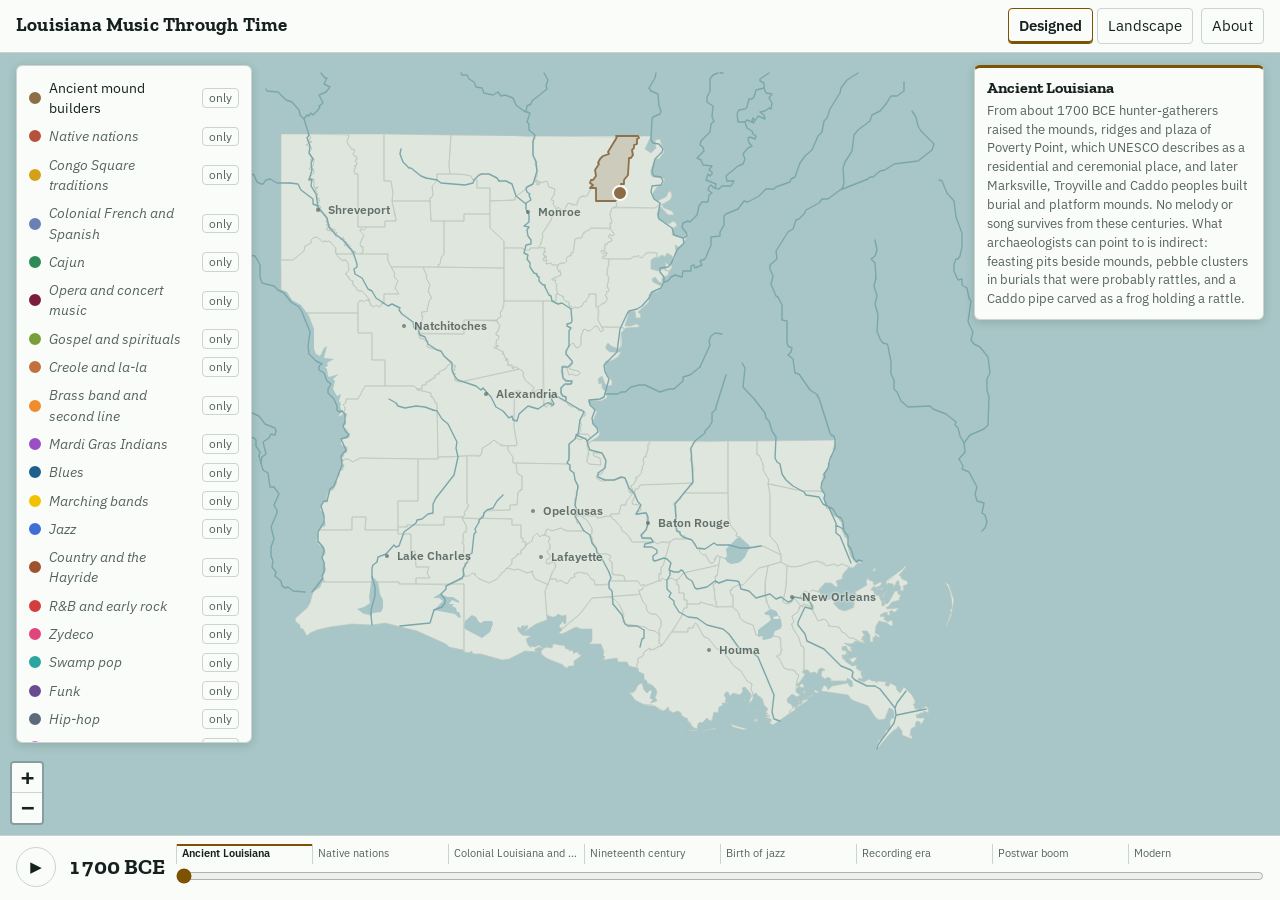
==== commit bc129dde: "Publish the map: clustering Co-Authored-By: Claude Opus 5.5 <noreply@anthropic.com>" ====
--- a/index.html
+++ b/index.html
@@ -63,6 +63,11 @@
               font-weight: 600; padding: 0; text-shadow: 0 0 3px var(--land), 0 0 3px var(--land), 0 0 2px var(--land); }
 .leaflet-tooltip.city-label::before { display: none; }
 path.leaflet-interactive:focus { outline: none; }
+.leaflet-marker-icon.cluster { display: flex; align-items: center; justify-content: center; border-radius: 50%;
+  background: var(--ink); color: var(--surface); font: 600 13px/1 var(--body); font-variant-numeric: tabular-nums;
+  border: 2px solid var(--surface); box-shadow: var(--shadow); cursor: pointer; }
+.leaflet-marker-icon.cluster.faded { opacity: .55; }
+.leaflet-marker-icon.cluster:focus-visible { outline: 2px solid var(--accent); outline-offset: 2px; }
 
 #legend, #era-card, #panel, #notice { position: absolute; z-index: 900; background: var(--surface);
               border: 1px solid var(--line); border-radius: 6px; box-shadow: var(--shadow); }
@@ -276,7 +281,31 @@
     return 'https://www.google.com/maps/@?api=1&map_action=pano&viewpoint=' + encodeURIComponent(lat + ',' + lon);
   }
 
-  root.LMM = {el: el, genreBegun: genreBegun, isHidden: isHidden, streetViewUrl: streetViewUrl, yearToFrac: yearToFrac, fracToYear: fracToYear, eraAt: eraAt, stateAt: stateAt,
+  // Merge screen points that sit within `radius` pixels of a growing cluster's centre.
+  // Input order does not matter: points are taken left to right, top to bottom, then by id.
+  // Returns [{ids, x, y}] with x, y the mean of the members. radius 0 never merges.
+  function clusterPoints(points, radius) {
+    var sorted = points.slice().sort(function (a, b) {
+      return a.x - b.x || a.y - b.y || (a.id < b.id ? -1 : a.id > b.id ? 1 : 0);
+    });
+    var clusters = [];
+    sorted.forEach(function (p) {
+      var home = null;
+      if (radius > 0) {
+        for (var i = 0; i < clusters.length; i++) {
+          if (Math.hypot(clusters[i].x - p.x, clusters[i].y - p.y) <= radius) { home = clusters[i]; break; }
+        }
+      }
+      if (!home) { clusters.push({ids: [p.id], x: p.x, y: p.y}); return; }
+      var n = home.ids.length;
+      home.x = (home.x * n + p.x) / (n + 1); home.y = (home.y * n + p.y) / (n + 1);
+      home.ids.push(p.id);
+    });
+    return clusters;
+  }
+
+  root.LMM = {el: el, genreBegun: genreBegun, isHidden: isHidden, streetViewUrl: streetViewUrl,
+              clusterPoints: clusterPoints, yearToFrac: yearToFrac, fracToYear: fracToYear, eraAt: eraAt, stateAt: stateAt,
               formatYear: formatYear, nearby: nearby, pointInFeature: pointInFeature, safeUrl: safeUrl};
 })(window);
 </script>
@@ -301,7 +330,7 @@
   }
 
   // ---- map and designed basemap -------------------------------------------------------------
-  var map = L.map('map', {zoomControl: false, minZoom: 6, maxZoom: 11, maxBounds: LA.pad(0.6), zoomSnap: 0.25});
+  var map = L.map('map', {zoomControl: false, minZoom: 6, maxZoom: 16, maxBounds: LA.pad(0.6), zoomSnap: 0.25});
   L.control.zoom({position: 'bottomleft'}).addTo(map);
   map.attributionControl.setPrefix('');
   // Keep the state clear of the floating legend (left) and era card / panel (right) on wide screens.
@@ -365,6 +394,47 @@
   });
 
   var allItems = regions.concat(places).map(function (t) { return t.item; });
+
+  // Places that would overlap on screen merge into one numbered marker. Clicking it zooms in until
+  // they separate; at full zoom it lists them instead.
+  var CLUSTER_PX = 18, clusterLayer = L.layerGroup().addTo(map), placeById = {};
+  places.forEach(function (t) { placeById[t.id] = t; });
+  function layoutPlaces() {
+    clusterLayer.clearLayers();
+    var shown = places.filter(function (t) { return t.state === 'active' || t.state === 'historic'; });
+    var pts = shown.map(function (t) {
+      var c = map.latLngToContainerPoint(t.layer.getLatLng()); return {id: t.id, x: c.x, y: c.y};
+    });
+    var inCluster = {};
+    C.clusterPoints(pts, CLUSTER_PX).forEach(function (c) {
+      if (c.ids.length < 2) return;
+      var members = c.ids.map(function (id) { return placeById[id]; });
+      members.forEach(function (m) { inCluster[m.id] = true; });
+      var faded = members.every(function (m) { return m.state === 'historic'; });
+      var icon = L.divIcon({className: 'cluster' + (faded ? ' faded' : ''), html: String(members.length), iconSize: [28, 28]});
+      var mk = L.marker(map.containerPointToLatLng([c.x, c.y]),
+        {icon: icon, pane: 'places', keyboard: true, title: members.length + ' places here. Select to zoom in.',
+         alt: members.length + ' places here'});
+      mk.on('click', function () { openCluster(members); });
+      clusterLayer.addLayer(mk);
+    });
+    places.forEach(function (t) {
+      t.clustered = !!inCluster[t.id];
+      var alone = (t.state === 'active' || t.state === 'historic') && !t.clustered;
+      if (alone && !map.hasLayer(t.layer)) t.layer.addTo(map);
+      if (!alone && map.hasLayer(t.layer)) map.removeLayer(t.layer);
+    });
+  }
+  function openCluster(members) {
+    clearTimeout(clickTimer);
+    if (map.getZoom() < map.getMaxZoom() - 0.01) {
+      var b = L.latLngBounds(members.map(function (m) { return m.layer.getLatLng(); }));
+      map.fitBounds(b.pad(0.6), {maxZoom: map.getMaxZoom()});
+    } else {
+      chooser(members);
+    }
+  }
+  map.on('zoomend', layoutPlaces);
   function shownState(t) {
     var s = C.stateAt(t.item, year);
     return s === 'future' || C.isHidden(t.item, hidden) ? 'off' : s;
@@ -373,19 +443,24 @@
     var ring = css('--surface');
     regions.concat(places).forEach(function (t) {
       var s = shownState(t), color = genre[t.item.genre_id].color, active = s === 'active';
-      if (s === 'off') { if (map.hasLayer(t.layer)) map.removeLayer(t.layer); t.state = s; return; }
+      t.state = s;
+      if (t.kind === 'place') {
+        if (s !== 'off') {
+          t.layer.setStyle({radius: active ? 6.5 : 4, color: ring, weight: 2,
+                            opacity: active ? 1 : 0.6, fillColor: color, fillOpacity: active ? 1 : 0.4});
+        }
+        return;
+      }
+      if (s === 'off') { if (map.hasLayer(t.layer)) map.removeLayer(t.layer); return; }
       if (!map.hasLayer(t.layer)) t.layer.addTo(map);
-      if (t.kind === 'region') {
+      {
         var fill = baseName === 'landscape' ? 0.08 : 0.22;
         t.layer.setStyle({color: color, weight: active ? (baseName === 'landscape' ? 2.4 : 1.8) : 1,
                           opacity: active ? 0.95 : 0.4, dashArray: active ? null : '4 4',
                           fillColor: color, fillOpacity: active ? fill : 0.04});
-      } else {
-        t.layer.setStyle({radius: active ? 6.5 : 4, color: ring, weight: 2,
-                          opacity: active ? 1 : 0.6, fillColor: color, fillOpacity: active ? 1 : 0.4});
       }
-      t.state = s;
-    });
+    });
+    layoutPlaces();
     var era = C.eraAt(year, D.eras);
     $('year').textContent = C.formatYear(year);
     $('slider').setAttribute('aria-valuetext', C.formatYear(year) + ', ' + era.name);
@@ -588,7 +663,10 @@
     var rank = function (t) {
       return (t.kind === 'place' ? 0 : t.kind === 'eco' ? 4 : 2) + (t.state === 'active' ? 0 : 1);
     };
+    var heading = {place: 'Places', region: 'Heartland regions', eco: 'Natural region'}, last = null;
+    var mixed = hits.some(function (t) { return t.kind !== hits[0].kind; });
     hits.slice().sort(function (a, b) { return rank(a) - rank(b); }).forEach(function (t) {
+      if (mixed && t.kind !== last) { nodes.push(el('h3', null, heading[t.kind])); last = t.kind; }
       var label = t.kind === 'place' ? t.item.name
         : t.kind === 'eco' ? t.item.name + ' (natural region)'
         : t.item.label + ' (' + genre[t.item.genre_id].name + ' region)';
@@ -602,7 +680,7 @@
   }
   function hitsAt(containerPoint, latlng) {
     var vis = function (t) { return t.state === 'active' || t.state === 'historic'; };
-    var pts = places.filter(vis).map(function (t) {
+    var pts = places.filter(function (t) { return vis(t) && !t.clustered; }).map(function (t) {
       var c = map.latLngToContainerPoint(t.layer.getLatLng()); return {id: t.id, x: c.x, y: c.y};
     });
     var ids = C.nearby(pts, containerPoint.x, containerPoint.y, 14);
@@ -646,7 +724,7 @@
     if (name === 'landscape') { ecoLayer.addTo(map); } else { map.removeLayer(ecoLayer); }
     $('eco-key').hidden = name !== 'landscape';
     if (builtIn) {
-      designed.addTo(map); map.setMaxZoom(11);
+      designed.addTo(map); map.setMaxZoom(16);
       if (name === 'landscape') { ecoLayer.bringToBack(); baseLayers.state.bringToBack(); }
     } else {
       var loaded = 0, failed = 0;
@@ -691,6 +769,13 @@
   window.LMMApp = {
     setYear: function (y) { stop(); setYear(y); },
     getYear: function () { return year; },
+    layout: function () {
+      return {zoom: map.getZoom(), clusters: clusterLayer.getLayers().length,
+              clustered: places.filter(function (t) { return t.clustered; }).length,
+              alone: places.filter(function (t) { return map.hasLayer(t.layer); }).length};
+    },
+    zoomTo: function (lat, lng, z) { map.setView([lat, lng], z, {animate: false}); return map.getZoom(); },
+    openFirstCluster: function () { var l = clusterLayer.getLayers()[0]; if (l) l.fire('click'); return !!l; },
     setBase: function (name) { setBase(name); return baseName; },
     visibleCounts: function () {
       var n = function (list) { return list.filter(function (t) { return t.state !== 'off'; }).length; };
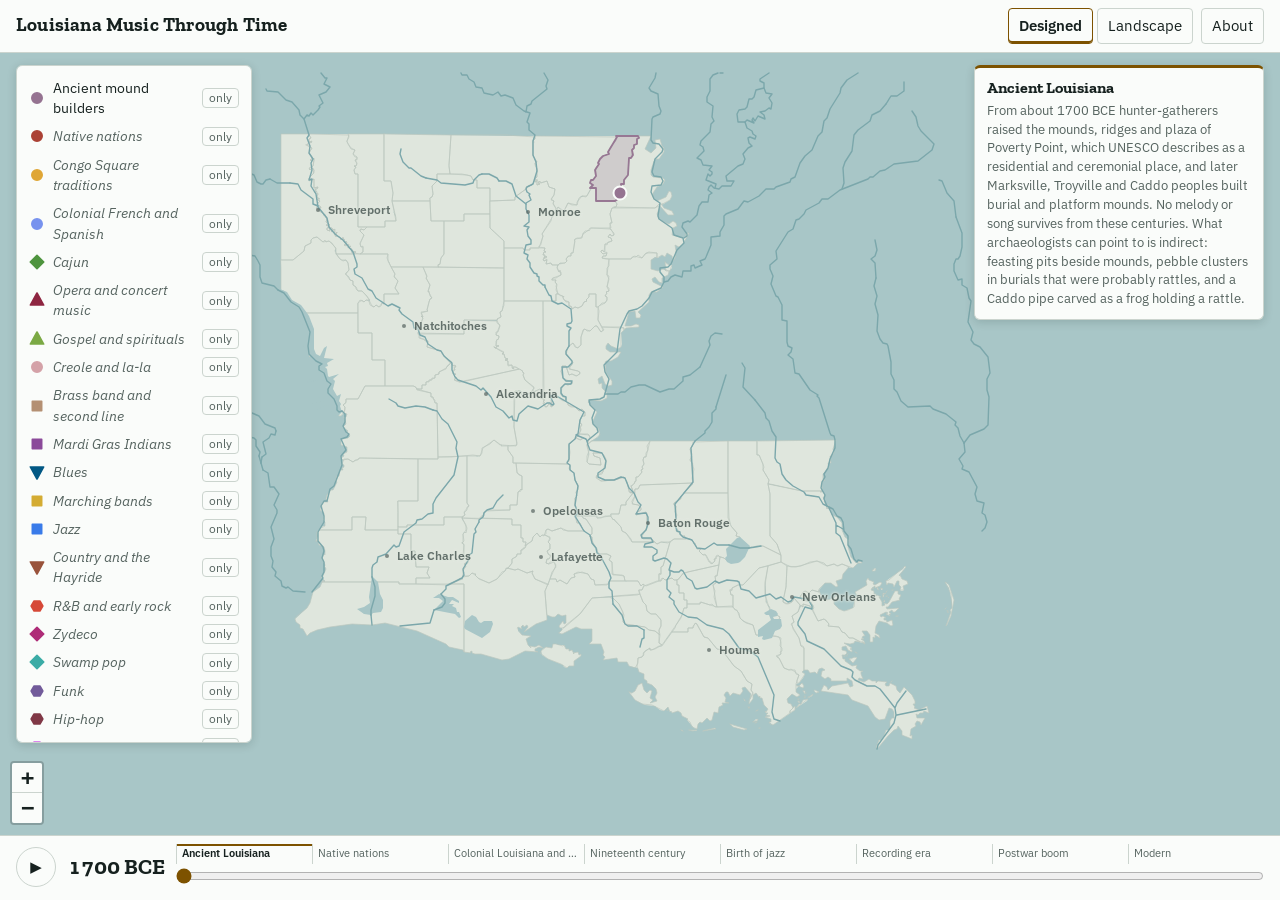
==== commit e4803592: "Publish the map: shapes and palette Co-Authored-By: Claude Opus 5.5 <noreply@anthropic.com>" ====
--- a/index.html
+++ b/index.html
@@ -73,16 +73,17 @@
               border: 1px solid var(--line); border-radius: 6px; box-shadow: var(--shadow); }
 #legend { top: 12px; left: 16px; width: 236px; max-height: calc(100% - 104px); overflow: auto; padding: 8px; }
 #legend .row { display: flex; align-items: center; gap: 8px; padding: 1px 4px; }
-#legend .row.off .swatch { background: transparent !important; }
+#legend .row.off .swatch .glyph path { fill: transparent; }
 #legend .row.off .name { color: var(--muted); text-decoration: line-through; }
 #legend .row.notyet .name { color: var(--muted); font-style: italic; }
-#legend .swatch { width: 12px; height: 12px; border-radius: 50%; flex: none; border: 2px solid var(--swatch); }
+#legend .swatch { width: 16px; height: 16px; flex: none; display: inline-flex; }
+#legend .swatch.block { width: 12px; height: 12px; margin: 2px; border: 1px solid var(--line); }
 #legend .name { flex: 1; min-width: 0; background: none; border: 0; padding: 3px 0; text-align: left; font-size: 14px; }
 #legend .solo { padding: 0 6px; font-size: 12px; color: var(--muted); }
 #legend .all { width: 100%; margin-top: 6px; }
 #eco-key { margin-top: 10px; padding-top: 8px; border-top: 1px solid var(--line); }
 #eco-key h3 { font: 600 11px/1.3 var(--body); text-transform: uppercase; letter-spacing: .08em; color: var(--muted); margin: 0 4px 4px; }
-#eco-key .swatch { border-radius: 2px; border-color: var(--line); }
+#eco-key .swatch { border-radius: 2px; }
 #era-card { top: 12px; right: 16px; width: 290px; padding: 10px 12px; border-top: 3px solid var(--accent); }
 #era-card h2 { margin: 0 0 4px; font: 700 16px/1.25 var(--display); }
 #era-card .era-toggle { font: inherit; background: none; border: 0; padding: 0; text-align: left; width: 100%; cursor: default; }
@@ -95,7 +96,11 @@
 #panel .meta { color: var(--muted); font-size: 13px; margin-bottom: 8px; }
 #panel .chips { display: flex; flex-wrap: wrap; gap: 4px 12px; font-size: 13px; }
 #panel .chip { display: inline-flex; align-items: center; gap: 6px; }
-#panel .chip i { width: 10px; height: 10px; border-radius: 50%; display: inline-block; }
+#panel .chip .glyph { flex: none; }
+#hover { position: absolute; z-index: 890; left: 50%; bottom: 12px; transform: translateX(-50%); max-width: calc(100% - 32px);
+  display: flex; flex-wrap: wrap; gap: 2px 12px; justify-content: center; padding: 5px 12px; font-size: 13px;
+  background: var(--surface); border: 1px solid var(--line); border-radius: 6px; box-shadow: var(--shadow); pointer-events: none; }
+#hover .item { display: inline-flex; align-items: center; gap: 5px; white-space: nowrap; }
 #panel p { margin: 8px 0; max-width: 65ch; }
 #panel h3 { font: 600 11px/1.3 var(--body); text-transform: uppercase; letter-spacing: .08em; color: var(--muted); margin: 14px 0 4px; }
 #panel ul { margin: 0; padding-left: 18px; }
@@ -134,6 +139,7 @@
   #legend { display: none; right: 16px; width: auto; max-height: 60%; z-index: 930; }
   #legend.open { display: block; }
   #era-card { left: 16px; right: 16px; width: auto; padding: 6px 10px; }
+  #hover { display: none !important; }
   #era-card p { display: none; }
   #era-card .era-toggle { cursor: pointer; }
   #era-card:not(.expanded) .era-toggle::after { content: ' \25BE'; color: var(--muted); }
@@ -166,6 +172,7 @@
     <aside id="legend" aria-label="Genres"></aside>
     <section id="era-card" aria-live="polite"></section>
     <div id="notice" role="status" hidden></div>
+    <div id="hover" aria-hidden="true" hidden></div>
     <aside id="panel" aria-label="Details" hidden></aside>
   </div>
   <footer id="timeline">
@@ -179,7 +186,7 @@
   <dialog id="about"></dialog>
   <noscript>This map needs JavaScript.</noscript>
 </div>
-<script id="lmm-data" type="application/json">{"meta":{"built":"2026-10-08","counts":{"genres":20,"eras":8,"regions":35,"places":113}},"eras":[{"era_id":"ancient","name":"Ancient Louisiana","year_start":-1700,"year_end":1500,"summary":"From about 1700 BCE hunter-gatherers raised the mounds, ridges and plaza of Poverty Point, which UNESCO describes as a residential and ceremonial place, and later Marksville, Troyville and Caddo peoples built burial and platform mounds. No melody or song survives from these centuries. What archaeologists can point to is indirect: feasting pits beside mounds, pebble clusters in burials that were probably rattles, and a Caddo pipe carved as a frog holding a rattle."},{"era_id":"nations","name":"Native nations","year_start":1500,"year_end":1700,"summary":"Louisiana is the homeland of nations including the Caddo along the Red River, the Chitimacha of the Atchafalaya Basin and the Houma on the Mississippi, whose song and dance traditions are far older than any written record. European accounts begin only in passing in these two centuries, so almost everything known comes from the nations' own oral histories and from later descriptions of dances, drums and ceremonies."},{"era_id":"colonial","name":"Colonial Louisiana and Congo Square","year_start":1700,"year_end":1803,"summary":"French and then Spanish rule brings church, school and theater music to New Orleans, from a parish musician hired in 1725 to the city's first known opera in 1796. Enslaved Africans, given Sundays free of work under the 1724 Code Noir, gather to drum, sing and dance wherever they can. Acadian exiles arrive from 1764 and 1765, carrying the songs and fiddle tunes that will grow into Cajun music."},{"era_id":"c19","name":"Nineteenth century","year_start":1803,"year_end":1890,"summary":"After the Louisiana Purchase, New Orleans supports a resident opera company in nearly every season while an 1817 ordinance confines the Sunday dances of enslaved people to Congo Square, where they continue into the 1850s. Spirituals and ring shouts take hold in Protestant north Louisiana and the Delta, and French Creole songs from Louisiana reach print in 1867. After Emancipation, Black brass bands and the first Mardi Gras Indian gangs take to the New Orleans streets."},{"era_id":"jazzbirth","name":"Birth of jazz","year_start":1890,"year_end":1920,"summary":"In New Orleans, Buddy Bolden forms his band in 1895 and brass bands, ragtime, blues and church music fuse into jazz, which travels out by riverboat and touring show and is first recorded in 1917. Blues spreads as mail-order guitars become common, and Lead Belly plays Shreveport as a teenager. On the southwest prairies, Cajun music and Creole la-la house dances take their familiar shape."},{"era_id":"recording","name":"Recording era","year_start":1920,"year_end":1945,"summary":"Radio and records carry Louisiana's local styles outward. Shreveport's KWKH launches Jimmie Davis in 1928, the same year the first Cajun records appear, and Creole accordionist Amede Ardoin records between 1929 and 1934. Folklorists John and Alan Lomax record Lead Belly at Angola in 1933 and Black Creole jure singers near Jennings in 1934, while a revival of older New Orleans jazz begins at the end of the 1930s."},{"era_id":"postwar","name":"Postwar boom","year_start":1945,"year_end":1970,"summary":"New Orleans rhythm and blues pours out of Cosimo Matassa's J&M studio from 1947, and Shreveport's Louisiana Hayride broadcasts country and early rock and roll from 1948 to 1960. In the southwest, zydeco emerges in the late 1940s and swamp pop around 1955, while Baton Rouge bluesmen record swamp blues in Crowley. Cajun music wins a national audience at the 1964 Newport Folk Festival, and the Meters form in 1967."},{"era_id":"modern","name":"Modern","year_start":1970,"year_end":2026,"summary":"The first New Orleans Jazz and Heritage Festival in 1970 opens an era of revival: Mardi Gras Indians record in 1971, a 1974 tribute concert renews pride in Cajun music, and the Dirty Dozen spark a brass band renaissance in the 1980s. New Orleans rap arrives in the late 1980s, bounce in 1991, and Baton Rouge builds its own hip-hop scene. Tribal nations revive and teach their own songs, dances and languages."}],"genres":[{"genre_id":"ancient","name":"Ancient mound builders","color":"#8c6d46","year_start":-1700,"year_end":1500,"summary":"No music survives from Louisiana's mound-building cultures, and no instrument has been securely identified at Poverty Point. Archaeologists infer ceremony from plazas, platform mounds and feasting pits. The clearest hints of sound-making are pebble clusters in Marksville-era burials at the Crooks site, which were probably rattles, and a Caddo effigy pipe from Gahagan showing a frog holding a ceremonial rattle.","sources":[{"label":"64 Parishes, Poverty Point","url":"https://64parishes.org/entry/poverty-point"},{"label":"UNESCO World Heritage Centre, Monumental Earthworks of Poverty Point","url":"https://whc.unesco.org/en/list/1435"},{"label":"64 Parishes, Marksville Culture","url":"https://64parishes.org/entry/marksville-culture"},{"label":"64 Parishes, Troyville Culture","url":"https://64parishes.org/entry/troyville-culture"},{"label":"64 Parishes, Caddo Culture","url":"https://64parishes.org/entry/caddo-culture"}],"nature":{"note":"Poverty Point, the largest and most complex Late Archaic settlement in North America, stands on Macon Ridge above the Mississippi floodplain. The high ground would have kept dry when the river flooded, with fish, turtles, deer and nuts within reach. UNESCO describes the earthworks as used for residential and ceremonial purposes; no sound survives.","sources":[{"label":"64 Parishes, Poverty Point","url":"https://64parishes.org/entry/poverty-point"},{"label":"UNESCO World Heritage Centre, Monumental Earthworks of Poverty Point","url":"https://whc.unesco.org/en/list/1435/"}]}},{"genre_id":"native","name":"Native nations","color":"#b5523b","year_start":1500,"year_end":null,"summary":"The songs and dances of Louisiana's Native nations are far older than the documented period that begins here, and they continue today. Caddo people keep the Turkey Dance and Drum Dance; Tunica-Biloxi singers have brought back songs in Tunica and Biloxi; Coushatta, Choctaw and Houma communities sing, drum and dance at home and at powwows. Many sacred songs, Chitimacha ones among them, are kept within the tribes.","sources":[{"label":"Louisiana Folklife Program, H.F. Gregory, A Promise From the Sun","url":"https://www.louisianafolklife.org/lt/virtual_books/Guide_to_state/gregory.html"},{"label":"Louisiana Folklife Program, Louisiana Indians in the 21st Century","url":"https://www.louisianafolklife.org/lt/articles_essays/nativeams.html"},{"label":"64 Parishes, Caddo Nation","url":"https://64parishes.org/entry/caddo-nation"},{"label":"Tunica-Biloxi Tribe of Louisiana, History","url":"https://www.tunicabiloxi.org/history/"},{"label":"Nicholls State University, Garde Voir Ci, The Musical Backdrop","url":"https://gardevoirci.nicholls.edu/2021/music/"}],"nature":{"note":"Each nation's music is its own. At Charenton in 1933 Benjamin Paul told Frances Densmore the Chitimacha legend of a flute made of cane; an earlier account she quotes describes a dried alligator skin scratched with a stick. The Coushatta Tribe describes women stomp dancers wearing turtle shakers. United Houma Nation songs tell of the tribe's lands and waters.","sources":[{"label":"Frances Densmore, A Search for Songs among the Chitimacha Indians in Louisiana, Bureau of American Ethnology Bulletin 133 (1943), full text","url":"https://archive.org/stream/bulletin1331943smit/bulletin1331943smit_djvu.txt"},{"label":"Coushatta Tribe of Louisiana, Coushatta Powwow","url":"https://coushattapowwow.com/"},{"label":"Garde Voir Ci (Nicholls State University), The Musical Backdrop by Jade Williams","url":"https://gardevoirci.nicholls.edu/2021/music/"}]}},{"genre_id":"colonial","name":"Colonial French and Spanish","color":"#6b7fb3","year_start":1725,"year_end":1803,"summary":"European art and church music took root in New Orleans soon after its founding. In 1725 a Capuchin school opened and the parish church hired a musician and schoolmaster; the Ursuline nuns, who arrived in 1727, taught music and in 1754 received a manuscript of French and Italian works. The Theatre St. Pierre opened in 1792 and staged the city's first known opera in 1796.","sources":[{"label":"64 Parishes, Classical Music in Louisiana","url":"https://64parishes.org/entry/classical-music-in-louisiana"},{"label":"64 Parishes, Opera and Ballet","url":"https://64parishes.org/entry/opera-and-ballet"}],"nature":null},{"genre_id":"congo","name":"Congo Square traditions","color":"#d4a017","year_start":1724,"year_end":1856,"summary":"The 1724 Code Noir made Sunday a day without work, and enslaved Africans gathered where they could to drum, sing and dance. An 1817 ordinance confined those gatherings to the square behind the city that became known as Congo Square, where the bamboula, calinda and other dances drew crowds until officials restricted and then suppressed them between the 1830s and 1850s. Their rhythms carried into second lines, Mardi Gras Indian music and jazz.","sources":[{"label":"64 Parishes, Congo Square","url":"https://64parishes.org/entry/congo-square"},{"label":"64 Parishes, Congo Square: La Place Publique","url":"https://64parishes.org/congo-square-la-place-publique"},{"label":"New Orleans Historical, Congo Square: Mythology and Music","url":"https://neworleanshistorical.org/items/show/745"}],"nature":{"note":"Among the instruments played at Congo Square were drums made from carved-out logs and empty barrels, gourd rattles, animal jawbones and wooden horns, modeled on African prototypes. The dancing happened outdoors, in circles on open ground at the edge of the City Commons behind the colonial town.","sources":[{"label":"64 Parishes, Congo Square","url":"https://64parishes.org/entry/congo-square"},{"label":"64 Parishes, Congo Square: La Place Publique by Jerah Johnson","url":"https://64parishes.org/congo-square-la-place-publique"}]}},{"genre_id":"creole","name":"Creole and la-la","color":"#c2703d","year_start":1867,"year_end":null,"summary":"French-speaking Black Creoles made their own music long before it was recorded; seven Louisiana Creole songs, a calinda among them, reached print in 1867. On the southwest prairies it became la-la, the fiddle and accordion music of house dances, alongside unaccompanied jure shouts, first recorded near Jennings in 1934. Amede Ardoin's recording sessions of 1929 to 1934 shaped both Creole and Cajun playing, and families such as the Carrieres of Lawtell and the Ardoins of Duralde carried la-la forward.","sources":[{"label":"Allen, Ware and Garrison, Slave Songs of the United States (1867), Documenting the American South","url":"https://docsouth.unc.edu/church/allen/allen.html"},{"label":"64 Parishes, Zydeco","url":"https://64parishes.org/entry/zydeco-music"},{"label":"64 Parishes, Amede Ardoin","url":"https://64parishes.org/entry/amede-ardoin"},{"label":"Louisiana Folklife Program, Barry Ancelet, Cajun and Zydeco Music Traditions","url":"https://www.louisianafolklife.org/lt/articles_essays/cajunzydeco.html"},{"label":"Louisiana Folklife Program, Barry Jean Ancelet, Lomax in Louisiana: Trials and Triumph","url":"https://www.louisianafolklife.org/LT/Articles_Essays/LFMlomax.html"},{"label":"Texas State Historical Association, Handbook of Texas, Zydeco","url":"https://www.tshaonline.org/handbook/entries/zydeco"},{"label":"64 Parishes, Bois Sec Ardoin","url":"https://64parishes.org/entry/bois-sec-ardoin"},{"label":"Louisiana Folklife Program, Nicholas Spitzer, The Creole State","url":"https://www.louisianafolklife.org/lt/articles_essays/creole_art_creole_state.html"},{"label":"Country Roads Magazine, The World of Louisiana Zydeco","url":"https://countryroadsmagazine.com/art-and-culture/music/the-world-of-louisiana-zydeco/"}],"nature":{"note":"Creole music shares the southwest Louisiana prairies with a ranching tradition. Creole trail riders include descendants of free people of color and enslaved Africans, and Creole cowboys helped manage thousands of cattle there before the Louisiana Purchase. Separately, Barry Jean Ancelet writes that merchants on the south Louisiana prairies began importing the diatonic accordions Creole and Acadian musicians took up.","sources":[{"label":"64 Parishes, Creole Trail Rides by Zella Palmer","url":"https://64parishes.org/creole-trail-rides"},{"label":"Louisiana Folklife Program, Cajun and Zydeco Music Traditions by Barry Jean Ancelet","url":"https://www.louisianafolklife.org/lt/articles_essays/cajunzydeco.html"}]}},{"genre_id":"cajun","name":"Cajun","color":"#2e8b57","year_start":1765,"year_end":null,"summary":"Acadian exiles who settled the Attakapas country and the Mississippi and Lafourche banks from 1765 brought French songs and fiddle dance tunes. Mixed with French Creole, Black Creole, Native and Spanish influences, these became recognizable Cajun music by the early twentieth century. First recorded in 1928, it lost ground to western swing before the accordion returned after World War II, and a wider revival followed the 1964 Newport Folk Festival.","sources":[{"label":"Louisiana Folklife Program, Barry Ancelet, Cajun and Zydeco Music Traditions","url":"https://www.louisianafolklife.org/lt/articles_essays/cajunzydeco.html"},{"label":"64 Parishes, Cajun Music","url":"https://64parishes.org/entry/cajun-music"},{"label":"Acadian Memorial, Carl Brasseaux, Acadian Immigration Into South Louisiana 1764-1785","url":"https://acadianmemorial.org/acadian-immigration-into-south-louisiana-1764-1785/"},{"label":"64 Parishes, Cajuns","url":"https://64parishes.org/entry/cajuns"}],"nature":{"note":"West of Baton Rouge, beyond the Atchafalaya Basin, are the prairies Ben Sandmel calls the homeland of Cajun music, an area that stayed quite isolated until the oil industry arrived in the early twentieth century. Before amplification, he writes, the air-driven accordion cut through the noise of dancers; early recordings feature high-pitched singing that pierced dance hall noise.","sources":[{"label":"Louisiana Folklife Program, The Treasured Traditions of Louisiana Music by Ben Sandmel","url":"https://www.louisianafolklife.org/LT/Articles_Essays/treas_trad_la_music.html"},{"label":"Louisiana Folklife Program, Cajun and Zydeco Music Traditions by Barry Jean Ancelet","url":"https://www.louisianafolklife.org/lt/articles_essays/cajunzydeco.html"}]}},{"genre_id":"zydeco","name":"Zydeco","color":"#e0457b","year_start":1949,"year_end":null,"summary":"Zydeco grew in the late 1940s when Black Creole musicians in southwest Louisiana and the Texas oil towns added blues and rhythm and blues to la-la, driving it with accordion and the metal frottoir. Clarence Garlow's 1949 record Bon Ton Roula was an early marker, and Clifton Chenier, who signed with Specialty Records in 1955, defined the sound. Dance halls around Opelousas, Lawtell and Lafayette remain its home.","sources":[{"label":"64 Parishes, Zydeco","url":"https://64parishes.org/entry/zydeco-music"},{"label":"Texas State Historical Association, Handbook of Texas, Zydeco","url":"https://www.tshaonline.org/handbook/entries/zydeco"},{"label":"Louisiana Folklife Program, Ben Sandmel, The Treasured Traditions of Louisiana Music","url":"https://www.louisianafolklife.org/LT/Articles_Essays/treas_trad_la_music.html"}],"nature":{"note":"Zydeco's name may come from the farm. Louisiana Creoles trace the word to les haricots, beans, in the saying that the beans aren't salty, though studies point to possible West African origins; it also refers to hard times. At Creole trail rides, riders still dance to zydeco into the small hours.","sources":[{"label":"Louisiana Folklife Program, Cajun and Zydeco Music Traditions by Barry Jean Ancelet","url":"https://www.louisianafolklife.org/lt/articles_essays/cajunzydeco.html"},{"label":"64 Parishes, Creole Trail Rides by Zella Palmer","url":"https://64parishes.org/creole-trail-rides"}]}},{"genre_id":"jazz","name":"Jazz","color":"#3d6fd6","year_start":1895,"year_end":null,"summary":"Jazz took shape in New Orleans when players such as cornetist Buddy Bolden, who formed his band in 1895, began improvising blues and quickening dance tunes, drawing on brass bands, ragtime and church music. Musicians carried it up the river and across the lake, and New Orleans bands were recorded from 1917. A revival beginning in the late 1930s led to Preservation Hall in 1961.","sources":[{"label":"National Park Service, Jazz Origins in New Orleans","url":"https://www.nps.gov/jazz/learn/historyculture/history_early.htm"},{"label":"National Park Service, A New Orleans Jazz History 1895-1927","url":"https://www.nps.gov/jazz/learn/historyculture/jazz_history.htm"},{"label":"64 Parishes, Traditional New Orleans Jazz","url":"https://64parishes.org/entry/traditional-new-orleans-jazz"}],"nature":{"note":"Water both hosted and carried early jazz. Bands competed for crowds at resorts and camps built on piers over Lake Pontchartrain, and from 1918 the Streckfus excursion steamers hired New Orleans players, taking their sound up the Mississippi to river cities such as St. Louis, Davenport and St. Paul.","sources":[{"label":"National Park Service, New Orleans Jazz National Historical Park, early jazz history","url":"https://www.nps.gov/jazz/learn/historyculture/history_early.htm"},{"label":"64 Parishes, Jazz at the Lakefront by Bruce Boyd Raeburn","url":"https://64parishes.org/jazz-at-the-lakefront"},{"label":"Tulane University Libraries, Riverboats and Jazz: Fate Marable's New Orleans Band on the S.S. Sidney","url":"https://exhibits.tulane.edu/?p=1149"},{"label":"Tulane University Libraries, Riverboats and Jazz: The S.S. Sidney","url":"https://exhibits.tulane.edu/?p=1155"}]}},{"genre_id":"brass","name":"Brass band and second line","color":"#f08c2e","year_start":1880,"year_end":null,"summary":"Brass bands were everywhere in nineteenth-century New Orleans, and in the decades after Emancipation Black bands such as the Excelsior and Onward, prominent by the 1880s, played funerals, parades and dances. Benevolent societies and social aid and pleasure clubs hired them, and the dancing crowd that followed became the second line. The Dirty Dozen and Rebirth renewed the tradition in the 1980s.","sources":[{"label":"64 Parishes, Brass Bands of New Orleans","url":"https://64parishes.org/entry/brass-bands-of-new-orleans"},{"label":"National Park Service, Jazz Origins in New Orleans","url":"https://www.nps.gov/jazz/learn/historyculture/history_early.htm"},{"label":"Historic New Orleans Collection, How Brass Bands Became a New Orleans Tradition","url":"https://hnoc.org/publishing/first-draft/how-brass-bands-became-new-orleans-tradition-picking-new-sounds-along-way"},{"label":"64 Parishes, Jazz Funerals and Second Line Parades","url":"https://64parishes.org/entry/jazz-funerals-and-second-line-parades"}],"nature":{"note":"Brass band music is made for the open street. Social aid and pleasure clubs parade for miles through neighborhood backstreets on Sunday afternoons in a season that runs from September through May, and funeral processions play dirges on the way to the burial and livelier music afterward.","sources":[{"label":"64 Parishes, Jazz Funerals and Second Line Parades","url":"https://64parishes.org/entry/jazz-funerals-and-second-line-parades"},{"label":"64 Parishes, Brass Bands of New Orleans","url":"https://64parishes.org/entry/brass-bands-of-new-orleans"}]}},{"genre_id":"mardigras_indian","name":"Mardi Gras Indians","color":"#9b4fc4","year_start":1880,"year_end":null,"summary":"Black New Orleanians have masked as Indians on Carnival day since at least the 1880s; Big Chief Tootie Montana traced the tradition to his great-uncle Becate Batiste, who founded the Creole Wild West around 1880. Their origins remain debated. The music is chant and song over percussion, first recorded commercially by Bo Dollis and the Wild Magnolias in 1971.","sources":[{"label":"64 Parishes, Mardi Gras Indians","url":"https://64parishes.org/entry/mardi-gras-indians"},{"label":"64 Parishes, Allison Tootie Montana","url":"https://64parishes.org/entry/allison-tootie-montana"}],"nature":{"note":"One account of the tradition's beginnings, offered as a possibility rather than settled fact, is that people escaping slavery found refuge with Houma, Chitimacha and other tribes in the swamplands around New Orleans. Every Indian sews a new suit for Mardi Gras morning; once seen only then and on St. Joseph's night, Indians now appear throughout the year.","sources":[{"label":"64 Parishes, Mardi Gras Indians","url":"https://64parishes.org/entry/mardi-gras-indians"}]}},{"genre_id":"blues","name":"Blues","color":"#1f5f8b","year_start":1890,"year_end":null,"summary":"Blues emerged from work songs in the late nineteenth century, spreading as mail-order guitars became common in the 1890s. Lead Belly played Shreveport's Fannin Street as a teenager and was recorded at Angola in 1933. Rural players around Baton Rouge fed the laid-back swamp blues that Lightnin' Slim, Slim Harpo and others cut in Crowley from 1954, and Delta parishes kept an older country style.","sources":[{"label":"Louisiana Folklife Program, Ben Sandmel, The Blues in Louisiana","url":"https://www.louisianafolklife.org/LT/Articles_Essays/blues.html"},{"label":"64 Parishes, Blues Music","url":"https://64parishes.org/entry/blues-music"},{"label":"Louisiana Folklife Program, Joyce Jackson, Blues and Blacks in the Red Stick","url":"https://www.louisianafolklife.org/LT/Articles_Essays/brblues1.html"}],"nature":{"note":"Louisiana blues varies by region: a rough-edged rural style in the northeastern parishes, like that of the Mississippi Delta next door, and in Baton Rouge a \"country in the city\" blend of rural material and electric bands. By differing accounts swamp blues is named for Devil's Swamp beside the players' homes or, in J.D. Miller's studio, for Louisiana's swamps.","sources":[{"label":"Louisiana Folklife Program, From Rural to Urban, From Acoustic to Amplified: the Blues in Louisiana by Ben Sandmel","url":"https://www.louisianafolklife.org/LT/Articles_Essays/blues.html"},{"label":"Louisiana Folklife Program, Blues and Blacks in the Red Stick by Joyce Jackson","url":"https://www.louisianafolklife.org/LT/Articles_Essays/brblues1.html"}]}},{"genre_id":"gospel","name":"Gospel and spirituals","color":"#7a9e3a","year_start":1850,"year_end":null,"summary":"Black sacred song in Louisiana grew from antebellum spirituals and ring shouts, a lineage still visible in the Delta's Easter Rock, which participants remember as older than the Civil War. Jubilee and quartet singing followed, and New Orleans gave gospel Mahalia Jackson. White congregations in the Protestant north sang from shape-note books and at singing conventions, one of which drew about 10,000 people to Shreveport in 1937.","sources":[{"label":"Louisiana Folklife Program, Gospel Music in Louisiana","url":"https://www.louisianafolklife.org/lt/articles_essays/gospel_music_in_la.html"},{"label":"Louisiana Folklife Program, Susan Roach, Continuity and Creativity in the Louisiana Delta Easter Rock","url":"https://www.louisianafolklife.org/LT/Articles_Essays/easterrock.html"},{"label":"64 Parishes, Black Gospel Music","url":"https://64parishes.org/entry/black-gospel-music"},{"label":"64 Parishes, White Gospel Music","url":"https://64parishes.org/entry/white-gospel-music"}],"nature":{"note":"In the Mississippi floodplain of northeast Louisiana, old plantation churches kept Easter Rock, an Easter eve vigil said to predate the Civil War. Susan Roach reports that the heavy beat of feet on a wooden floor is regarded as essential; one rocker says it sounds like a drum beating, better than on a concrete floor.","sources":[{"label":"Louisiana Folklife Program, Everyone Rockin' Together: Continuity and Creativity in the Louisiana Delta Easter Rock by Susan Roach","url":"https://www.louisianafolklife.org/LT/Articles_Essays/easterrock.html"}]}},{"genre_id":"country","name":"Country and the Hayride","color":"#a0522d","year_start":1925,"year_end":null,"summary":"Country music grew from the ballads and fiddle tunes of Anglo-Celtic settlers in north Louisiana. The first Louisiana country record dates to 1925, and Shreveport's KWKH put string bands and Jimmie Davis on the air from 1928. From 1948 to 1960 the station's Louisiana Hayride, broadcast from Municipal Auditorium, launched Hank Williams, Elvis Presley and Johnny Cash and earned the name Cradle of the Stars.","sources":[{"label":"64 Parishes, Country Music","url":"https://64parishes.org/entry/country-music"},{"label":"64 Parishes, Louisiana Hayride","url":"https://64parishes.org/entry/louisiana-hayride"},{"label":"Louisiana Folklife Program, Ben Sandmel, The Treasured Traditions of Louisiana Music","url":"https://www.louisianafolklife.org/LT/Articles_Essays/treas_trad_la_music.html"}],"nature":{"note":"Nicholas Spitzer places north Louisiana culturally in the upland and riverine South, its folk culture shaped on farmsteads, plantations and sharecrop land among river bottoms, piney woods and hills. Country music grew mainly from the ballads and fiddle tunes of Anglo-Celtic settlers, and in 1929 fiddler Hiter Colvin recorded the hard-driving style favored in north Louisiana oil field camps.","sources":[{"label":"Louisiana Folklife Program, The Creole State: An Introduction to Louisiana Traditional Culture by Nicholas R. Spitzer","url":"https://www.louisianafolklife.org/lt/articles_essays/creole_art_creole_state.html"},{"label":"64 Parishes, Country Music","url":"https://64parishes.org/entry/country-music"}]}},{"genre_id":"rnb","name":"R&B and early rock","color":"#d43d3d","year_start":1947,"year_end":null,"summary":"New Orleans rhythm and blues began with records cut at Cosimo Matassa's J&M studio, opened in 1947, where Roy Brown, Fats Domino, Lloyd Price and bandleader Dave Bartholomew built a rolling, horn-driven sound that fed directly into rock and roll. Between 1957 and 1961 Louisiana records placed about twenty-five singles a year on the national charts, before the British Invasion pushed the style aside.","sources":[{"label":"64 Parishes, Rhythm and Blues Music","url":"https://64parishes.org/entry/rhythm-and-blues-music"},{"label":"Louisiana Folklife Program, Ben Sandmel, The Treasured Traditions of Louisiana Music","url":"https://www.louisianafolklife.org/LT/Articles_Essays/treas_trad_la_music.html"}],"nature":null},{"genre_id":"swamp_pop","name":"Swamp pop","color":"#2aa5a0","year_start":1955,"year_end":null,"summary":"Swamp pop appeared around 1955 when Cajun and Black Creole teenagers blended New Orleans rhythm and blues and early rock and roll with country and their own French music. It peaked between 1958 and 1964 with ballads such as Cookie and the Cupcakes' Mathilda, Rod Bernard's This Should Go On Forever and Phil Phillips's Sea of Love. Its home is Acadiana and neighboring southeast Texas, and its audience has since grown in the bayou and river parishes to the east.","sources":[{"label":"64 Parishes, Swamp Pop","url":"https://64parishes.org/entry/swamp-pop-music"},{"label":"Louisiana Folklife Program, Ben Sandmel, The Treasured Traditions of Louisiana Music","url":"https://www.louisianafolklife.org/LT/Articles_Essays/treas_trad_la_music.html"}],"nature":{"note":"The name swamp pop came from outside: British writer Bill Millar coined it around 1970, after the music's 1958 to 1964 peak, for a sound from Acadiana and the part of southeast Texas where many Cajuns and Black Creoles live. Ben Sandmel notes that its structure and instruments match pop, rock and R&B made elsewhere.","sources":[{"label":"64 Parishes, Swamp Pop","url":"https://64parishes.org/entry/swamp-pop"},{"label":"Louisiana Folklife Program, The Treasured Traditions of Louisiana Music by Ben Sandmel","url":"https://www.louisianafolklife.org/LT/Articles_Essays/treas_trad_la_music.html"}]}},{"genre_id":"funk","name":"Funk","color":"#6a4c93","year_start":1967,"year_end":null,"summary":"New Orleans funk is a rhythmically muscular descendant of the city's rhythm and blues. The Meters, formed in 1967 as Art Neville's pared-down band at the Ivanhoe on Bourbon Street, put ten singles on the rhythm and blues charts between 1969 and 1971 and helped define the genre while working as Allen Toussaint's studio band. They broke up in 1979, and rappers later sampled their grooves.","sources":[{"label":"64 Parishes, The Meters","url":"https://64parishes.org/entry/the-meters/"},{"label":"64 Parishes, Rhythm and Blues Music","url":"https://64parishes.org/entry/rhythm-and-blues-music"}],"nature":null},{"genre_id":"bounce","name":"Bounce","color":"#e85fcf","year_start":1991,"year_end":null,"summary":"Bounce is New Orleans's own call-and-response party rap. It began in late 1991 when MC T. Tucker and DJ Irv recorded Where Dey At at the Ghost Town Lounge in Hollygrove, over the beat of the Showboys' Drag Rap. Local labels such as Take Fo' and Cash Money spread it through the 1990s, and Katey Red and Big Freedia later carried it to audiences worldwide.","sources":[{"label":"64 Parishes, Bounce","url":"https://64parishes.org/entry/bounce"},{"label":"64 Parishes, Rap, Hip-Hop, and Bounce Music","url":"https://64parishes.org/entry/rap-hip-hop-and-bounce-music"}],"nature":{"note":"Bounce lyrics name particular schools and housing projects. After Hurricane Katrina in 2005 displaced the people who made the music and the city's public housing was demolished, those songs became a record of places that are no longer there.","sources":[{"label":"64 Parishes, Bounce","url":"https://64parishes.org/entry/bounce"}]}},{"genre_id":"hiphop","name":"Hip-hop","color":"#5c6b7a","year_start":1986,"year_end":null,"summary":"Rap took hold in New Orleans in the late 1980s, with the Ninja Crew's 1986 single among the first local records and Gregory D and Mannie Fresh close behind. Cash Money, founded in 1992, and Master P's No Limit made the city a national center of Southern rap by the late 1990s. Baton Rouge followed with Young Bleed, C-Loc, Boosie and Webbie, and later Kevin Gates.","sources":[{"label":"64 Parishes, Rap, Hip-Hop, and Bounce Music","url":"https://64parishes.org/entry/rap-hip-hop-and-bounce-music"},{"label":"XXL, 12 Baton Rouge Rappers You Should Know","url":"https://www.xxlmag.com/baton-rouge-rappers-you-should-know/"}],"nature":{"note":"Hurricane Katrina in 2005 dispersed New Orleans rappers and producers to Baton Rouge, Houston, Dallas and Atlanta, where many had trouble sustaining their careers; Lil Wayne relocated to Miami. The 64 Parishes entry calls the storm-related disruption a major setback for the city's newer artists and labels.","sources":[{"label":"64 Parishes, Rap, Hip-Hop and Bounce Music","url":"https://64parishes.org/entry/rap-hip-hop-and-bounce-music"}]}},{"genre_id":"classical","name":"Opera and concert music","color":"#7b1e3a","year_start":1796,"year_end":null,"summary":"Opera reached New Orleans on May 22, 1796, with Grétry's Sylvain, and French-language companies at the Théâtre d'Orléans and, from 1859, the French Opera House made the city an opera capital. From the late 1830s to the 1850s English-speaking newcomers from the North added Protestant church music, amateur choral societies, sacred concerts, sheet music publishing and singing lessons in the new public schools. A symphony orchestra followed in 1936 and an opera association in 1943.","sources":[{"label":"64 Parishes, Opera and Ballet","url":"https://64parishes.org/entry/opera-and-ballet"},{"label":"64 Parishes, Classical Music in Louisiana by Alfred E. Lemmon","url":"https://64parishes.org/entry/classical-music-in-louisiana"},{"label":"Warren Keith Kimball, Northern Music Culture in Antebellum New Orleans (PhD diss., Louisiana State University, 2017), abstract and chs. 1-4","url":"https://repository.lsu.edu/gradschool_dissertations/4119"},{"label":"Further reading, not consulted for this entry: Warren Kimball, National Identity and the Oratorio in Antebellum New Orleans, American Music 36, no. 3 (2018): 327-347, doi 10.5406/americanmusic.36.3.0327 (LSU repository record)","url":"https://repository.lsu.edu/music_pubs/102"}],"nature":null},{"genre_id":"marching","name":"Marching bands","color":"#f2c200","year_start":1893,"year_end":null,"summary":"Louisiana's school and college marching bands grew from military-style units into show bands. LSU's cadet band, organized in 1893, is the earliest documented here and was marching by about 1900. Southern's Human Jukebox built its name on playing current hits and meets Grambling's World Famed band each November at the Bayou Classic's Battle of the Bands, while New Orleans school bands fill Carnival parades and have trained many of the city's brass band musicians.","sources":[{"label":"LSU Department of Bands, Mission and History","url":"https://lsu.edu/cmda/bands/mission-and-history/index.php"},{"label":"Grambling State University, GSU Tiger Marching Band history","url":"https://www.gram.edu/academics/majors/arts-and-sciences/music/band/history.php"},{"label":"WAFB, A brief history of the Southern University Human Jukebox Marching Band","url":"https://www.wafb.com/story/38060598/a-brief-history-of-the-southern-university-human-jukebox-marching-band/"},{"label":"Bayou Classic, Since 1974","url":"https://mybayouclassic.com/since-1974/"},{"label":"A Closer Walk (Ponderosa Stomp Foundation and WWOZ), Bell Junior High School","url":"https://acloserwalknola.com/places/bell-junior-high-school/"},{"label":"64 Parishes, Matt Sakakeeny, Brass Bands of New Orleans","url":"https://64parishes.org/entry/brass-bands-of-new-orleans"},{"label":"WWNO New Orleans Public Radio via HPPR, With the return of Mardi Gras marching bands (2022)","url":"https://www.hppr.org/2022-03-01/with-the-return-of-mardi-gras-marching-bands-new-orleans-streets-are-full-of-magic"}],"nature":null}],"regions":{"type":"FeatureCollection","features":[{"type":"Feature","properties":{"region_id":"ancient_poverty_point","genre_id":"ancient","label":"Poverty Point earthworks","year_start":-1700,"year_end":-1100,"note":"Documented site: the Poverty Point earthworks and plaza near Epps, built about 1700 to 1100 BCE and described by UNESCO as used for residential and ceremonial purposes; no instruments are known from it.","sources":[{"label":"64 Parishes, Poverty Point","url":"https://64parishes.org/entry/poverty-point"},{"label":"UNESCO World Heritage Centre, Monumental Earthworks of Poverty Point","url":"https://whc.unesco.org/en/list/1435"}],"nature":{"note":"Poverty Point, in West Carroll Parish, stands on Macon Ridge, a wide alluvial terrace veneered with wind-blown silt above the Mississippi floodplain. The ridge would have kept dry in floods while lying close to bottomland fish, turtles and aquatic roots and to upland deer and nuts.","sources":[{"label":"U.S. EPA and USGS, Summary Table: Characteristics of the Ecoregions of Louisiana (poster back)","url":"https://dmap-prod-oms-edc.s3.us-east-1.amazonaws.com/ORD/Ecoregions/la/la_back.pdf"},{"label":"64 Parishes, Poverty Point","url":"https://64parishes.org/entry/poverty-point"}]}},"geometry":{"type":"Polygon","coordinates":[[[-91.6389,32.7025],[-91.624,32.6957],[-91.6205,32.688],[-91.622,32.6799],[-91.6376,32.6673],[-91.6172,32.6672],[-91.5969,32.6672],[-91.5962,32.5821],[-91.5774,32.5821],[-91.5585,32.5821],[-91.5396,32.5821],[-91.5208,32.5821],[-91.5019,32.582],[-91.483,32.582],[-91.4642,32.582],[-91.4453,32.582],[-91.4359,32.5909],[-91.4266,32.5999],[-91.4121,32.6044],[-91.3976,32.6089],[-91.3955,32.614],[-91.4038,32.6166],[-91.406,32.6224],[-91.4006,32.6313],[-91.403,32.6404],[-91.3986,32.6393],[-91.3941,32.6454],[-91.3984,32.65],[-91.3946,32.6566],[-91.4013,32.6582],[-91.3982,32.6622],[-91.4036,32.6806],[-91.3973,32.6834],[-91.3979,32.6933],[-91.3848,32.69],[-91.3786,32.6929],[-91.3751,32.6893],[-91.3736,32.6957],[-91.3781,32.7003],[-91.3738,32.719],[-91.3586,32.7343],[-91.3433,32.7497],[-91.3415,32.7857],[-91.3398,32.8217],[-91.3478,32.8246],[-91.3385,32.853],[-91.3404,32.8599],[-91.3348,32.8608],[-91.3355,32.8661],[-91.3284,32.8726],[-91.319,32.865],[-91.3077,32.8804],[-91.3119,32.8863],[-91.3122,32.9133],[-91.3021,32.9263],[-91.3094,32.9352],[-91.2993,32.9483],[-91.2949,32.946],[-91.2916,32.9522],[-91.2888,32.9493],[-91.2768,32.9542],[-91.277,32.9756],[-91.2677,32.9751],[-91.2739,32.9872],[-91.2622,32.9924],[-91.265,33.0051],[-91.2864,33.0052],[-91.3077,33.0054],[-91.3291,33.0055],[-91.3504,33.0056],[-91.3717,33.0058],[-91.3931,33.0059],[-91.4144,33.006],[-91.4358,33.0061],[-91.4374,33.0027],[-91.4327,33.0026],[-91.4381,33.0001],[-91.4389,32.991],[-91.4495,32.9902],[-91.4499,32.9834],[-91.439,32.9855],[-91.4385,32.9788],[-91.4563,32.9658],[-91.4644,32.9508],[-91.4798,32.9373],[-91.4759,32.9266],[-91.4867,32.9164],[-91.4975,32.9061],[-91.4947,32.8908],[-91.5065,32.8838],[-91.5184,32.8767],[-91.5412,32.8766],[-91.5541,32.8658],[-91.567,32.855],[-91.5778,32.83],[-91.5736,32.8254],[-91.5912,32.8072],[-91.5898,32.7968],[-91.6053,32.783],[-91.5959,32.7725],[-91.5972,32.7489],[-91.6117,32.7381],[-91.6176,32.7217],[-91.6302,32.7178],[-91.6389,32.7025]]]}},{"type":"Feature","properties":{"region_id":"ancient_marksville_troyville","genre_id":"ancient","label":"Marksville and Troyville mound centers","year_start":1,"year_end":700,"note":"Documented sites: the Marksville and Greenhouse sites (Avoyelles), the Crooks mound (LaSalle), where burials held pebble clusters that were probably rattles, and Troyville (Catahoula), where archaeologists infer feasting and public ceremony.","sources":[{"label":"64 Parishes, Marksville Culture","url":"https://64parishes.org/entry/marksville-culture"},{"label":"64 Parishes, Troyville Culture","url":"https://64parishes.org/entry/troyville-culture"}],"nature":null},"geometry":{"type":"Polygon","coordinates":[[[-91.5964,31.9704],[-91.622,31.9705],[-91.6475,31.9705],[-91.648,31.9547],[-91.6581,31.9433],[-91.6682,31.932],[-91.6674,31.9267],[-91.6885,31.9187],[-91.6964,31.9037],[-91.7069,31.8955],[-91.7206,31.8942],[-91.724,31.8861],[-91.7327,31.8812],[-91.7568,31.8846],[-91.7798,31.8719],[-91.7849,31.8795],[-91.7787,31.8877],[-91.788,31.8869],[-91.7892,31.8935],[-91.7944,31.8886],[-91.8049,31.8932],[-91.7947,31.9034],[-91.8015,31.9061],[-91.801,31.9173],[-91.8099,31.9162],[-91.8137,31.9227],[-91.8236,31.9178],[-91.8343,31.9299],[-91.8279,31.9354],[-91.8414,31.9351],[-91.8503,31.9449],[-91.8455,31.9453],[-91.8485,31.9491],[-91.8443,31.959],[-91.8516,31.9533],[-91.8526,31.9583],[-91.8601,31.9572],[-91.8599,31.9652],[-91.864,31.9645],[-91.8637,31.9585],[-91.8843,31.9709],[-91.9045,31.9714],[-91.9036,31.9275],[-91.9291,31.9275],[-91.9546,31.9274],[-91.9801,31.9274],[-92.0056,31.9274],[-92.0248,31.9274],[-92.044,31.9275],[-92.0632,31.9275],[-92.0824,31.9275],[-92.1015,31.9276],[-92.1207,31.9276],[-92.1399,31.9276],[-92.1591,31.9276],[-92.1783,31.9276],[-92.1974,31.9276],[-92.2166,31.9277],[-92.2358,31.9277],[-92.255,31.9277],[-92.2742,31.9277],[-92.2933,31.9277],[-92.3125,31.9277],[-92.3124,31.8963],[-92.3247,31.8863],[-92.3194,31.883],[-92.3253,31.8715],[-92.3216,31.8616],[-92.3377,31.854],[-92.3292,31.8494],[-92.3414,31.8315],[-92.3361,31.8231],[-92.3427,31.8235],[-92.3405,31.8134],[-92.3432,31.8165],[-92.3488,31.8094],[-92.3626,31.8057],[-92.3571,31.8038],[-92.3621,31.7998],[-92.3584,31.7989],[-92.3626,31.7966],[-92.3613,31.7814],[-92.353,31.7804],[-92.3439,31.7693],[-92.3451,31.7594],[-92.3368,31.7606],[-92.3476,31.7521],[-92.3583,31.7436],[-92.35,31.7378],[-92.3584,31.7335],[-92.3549,31.7286],[-92.3587,31.723],[-92.364,31.7254],[-92.365,31.7208],[-92.3687,31.7223],[-92.3731,31.7022],[-92.3639,31.7029],[-92.363,31.6964],[-92.3554,31.7004],[-92.349,31.6978],[-92.3471,31.6906],[-92.3594,31.683],[-92.3568,31.6785],[-92.3502,31.6807],[-92.3563,31.6703],[-92.362,31.6746],[-92.3657,31.6723],[-92.3624,31.6592],[-92.3691,31.6598],[-92.3625,31.6553],[-92.3671,31.6488],[-92.3606,31.6429],[-92.3692,31.6318],[-92.3547,31.6376],[-92.3542,31.6297],[-92.346,31.631],[-92.3522,31.6238],[-92.362,31.6234],[-92.3663,31.628],[-92.3688,31.6169],[-92.3844,31.6204],[-92.3637,31.6081],[-92.343,31.5958],[-92.3245,31.5924],[-92.306,31.589],[-92.3098,31.5806],[-92.3229,31.577],[-92.3201,31.5717],[-92.3114,31.5736],[-92.3,31.567],[-92.3025,31.5484],[-92.2803,31.5421],[-92.2976,31.5351],[-92.275,31.5307],[-92.2751,31.5361],[-92.2697,31.5295],[-92.2743,31.5266],[-92.2737,31.516],[-92.2799,31.5142],[-92.2752,31.506],[-92.283,31.5021],[-92.2766,31.4954],[-92.2577,31.4953],[-92.2491,31.5059],[-92.2385,31.4994],[-92.2483,31.4845],[-92.2389,31.4767],[-92.2301,31.4774],[-92.2392,31.4904],[-92.2234,31.4867],[-92.215,31.4921],[-92.2127,31.4817],[-92.1986,31.4802],[-92.1897,31.4685],[-92.1849,31.4688],[-92.1819,31.4757],[-92.173,31.4691],[-92.164,31.4718],[-92.1605,31.4658],[-92.169,31.4577],[-92.1551,31.4504],[-92.1619,31.4346],[-92.1555,31.4198],[-92.1491,31.4051],[-92.1282,31.389],[-92.115,31.3859],[-92.1205,31.3795],[-92.1135,31.375],[-92.1093,31.3728],[-92.1028,31.3773],[-92.0922,31.3652],[-92.0833,31.3649],[-92.0815,31.3561],[-92.0759,31.3541],[-92.0797,31.3478],[-92.0752,31.3483],[-92.0724,31.3432],[-92.0885,31.3376],[-92.0874,31.3356],[-92.0907,31.3363],[-92.0965,31.3234],[-92.1097,31.3196],[-92.1151,31.3116],[-92.1201,31.3149],[-92.1261,31.3061],[-92.1318,31.3086],[-92.1462,31.3044],[-92.1606,31.3002],[-92.1767,31.3112],[-92.1804,31.3284],[-92.1866,31.3272],[-92.1939,31.3339],[-92.2091,31.3271],[-92.22,31.3326],[-92.2332,31.3216],[-92.2335,31.2365],[-92.2338,31.1515],[-92.2246,31.1441],[-92.2345,31.1279],[-92.23,31.0938],[-92.2256,31.0597],[-92.2212,31.0255],[-92.2167,30.9914],[-92.2118,30.9857],[-92.2127,30.976],[-92.2051,30.9736],[-92.2086,30.9622],[-92.215,30.9657],[-92.2314,30.9655],[-92.2479,30.9654],[-92.2643,30.9652],[-92.2807,30.9651],[-92.2807,30.936],[-92.2701,30.925],[-92.2595,30.9141],[-92.2489,30.9031],[-92.2383,30.8922],[-92.2378,30.8483],[-92.2114,30.8483],[-92.185,30.8483],[-92.1586,30.8484],[-92.1322,30.8484],[-92.1058,30.8484],[-92.0793,30.8484],[-92.0529,30.8484],[-92.0265,30.8484],[-92.0001,30.8484],[-91.9737,30.8483],[-91.9473,30.8483],[-91.9209,30.8483],[-91.8945,30.8483],[-91.8681,30.8482],[-91.8417,30.8482],[-91.8153,30.8481],[-91.8226,30.8594],[-91.8043,30.8637],[-91.8017,30.8752],[-91.8002,30.9246],[-91.8056,30.9744],[-91.7965,30.9828],[-91.7805,30.9867],[-91.7726,31.0047],[-91.7501,31.0188],[-91.737,31.0315],[-91.7238,31.0443],[-91.717,31.0588],[-91.7101,31.0734],[-91.7103,31.0783],[-91.7192,31.0827],[-91.7189,31.0892],[-91.7035,31.1058],[-91.7061,31.1136],[-91.7176,31.1191],[-91.719,31.1346],[-91.7109,31.1482],[-91.7027,31.1618],[-91.6837,31.163],[-91.6835,31.1771],[-91.6773,31.1881],[-91.6862,31.1985],[-91.7062,31.2089],[-91.7228,31.1996],[-91.7408,31.2052],[-91.7446,31.2133],[-91.7585,31.2223],[-91.7749,31.2241],[-91.7913,31.226],[-91.8132,31.239],[-91.8137,31.2502],[-91.8342,31.2664],[-91.8271,31.2728],[-91.8237,31.2932],[-91.8478,31.2938],[-91.8658,31.3083],[-91.8672,31.3307],[-91.8616,31.3599],[-91.8422,31.3773],[-91.8288,31.3787],[-91.809,31.3706],[-91.7893,31.3747],[-91.779,31.3814],[-91.7771,31.3882],[-91.7857,31.395],[-91.8014,31.3953],[-91.817,31.3956],[-91.8344,31.4016],[-91.8445,31.4107],[-91.8545,31.4199],[-91.8593,31.443],[-91.8641,31.4662],[-91.8544,31.4825],[-91.8571,31.4945],[-91.8426,31.5032],[-91.8288,31.4972],[-91.8179,31.468],[-91.8071,31.4388],[-91.7797,31.4409],[-91.7594,31.4311],[-91.7387,31.4316],[-91.7241,31.4388],[-91.7209,31.4495],[-91.7314,31.4658],[-91.7552,31.467],[-91.779,31.4681],[-91.7988,31.4734],[-91.8046,31.4795],[-91.8021,31.4911],[-91.7823,31.5049],[-91.7759,31.5235],[-91.786,31.5379],[-91.8054,31.5526],[-91.8248,31.5674],[-91.8269,31.5917],[-91.8151,31.6192],[-91.8063,31.631],[-91.7911,31.6398],[-91.7758,31.6486],[-91.7645,31.6442],[-91.7561,31.6227],[-91.7457,31.615],[-91.7331,31.6162],[-91.7226,31.6247],[-91.7122,31.6332],[-91.7056,31.6459],[-91.7143,31.676],[-91.708,31.6895],[-91.7017,31.703],[-91.6966,31.7318],[-91.684,31.7432],[-91.6625,31.7294],[-91.6392,31.7282],[-91.6184,31.7407],[-91.6053,31.7601],[-91.5951,31.7619],[-91.5858,31.7576],[-91.5724,31.7361],[-91.5552,31.7236],[-91.5459,31.7236],[-91.5377,31.7318],[-91.5362,31.7427],[-91.5537,31.7601],[-91.566,31.7792],[-91.5784,31.7983],[-91.5687,31.827],[-91.5703,31.8628],[-91.5792,31.8654],[-91.5754,31.8833],[-91.597,31.8832],[-91.5964,31.9704]],[[-92.0397,31.3414],[-92.0302,31.3438],[-92.0292,31.3433],[-92.0404,31.3387],[-92.0397,31.3414]],[[-92.0525,31.3357],[-92.0469,31.336],[-92.0623,31.3297],[-92.0776,31.3234],[-92.078,31.324],[-92.0653,31.3299],[-92.0525,31.3357]],[[-92.0221,31.33],[-92.008,31.3258],[-92.0068,31.3243],[-92.0221,31.33]],[[-92.0036,31.3201],[-92.0017,31.3177],[-92.0083,31.3089],[-92.0036,31.3201]],[[-91.9089,31.2968],[-91.9291,31.293],[-91.9269,31.2948],[-91.9089,31.2968],[-91.8888,31.2916],[-91.8771,31.2849],[-91.893,31.2909],[-91.9089,31.2968]],[[-91.9417,31.2782],[-91.9387,31.2851],[-91.9326,31.2901],[-91.9417,31.2782]],[[-92.0198,31.2805],[-92.0235,31.2846],[-92.0227,31.2851],[-92.0198,31.2805]],[[-91.874,31.2832],[-91.8697,31.2807],[-91.8508,31.2621],[-91.8624,31.2726],[-91.874,31.2832]],[[-91.9395,31.2495],[-91.9463,31.2678],[-91.9457,31.2692],[-91.9395,31.2495]],[[-91.9994,31.2665],[-92.0043,31.262],[-92.0034,31.2668],[-91.9994,31.2665]],[[-91.9929,31.2725],[-92.0021,31.2703],[-91.9917,31.2735],[-91.9929,31.2725]],[[-92.0042,31.2435],[-91.988,31.2489],[-92.0025,31.2427],[-92.0042,31.2435]],[[-91.9359,31.2397],[-91.9338,31.2384],[-91.9354,31.2384],[-91.9359,31.2397]],[[-91.9922,31.239],[-91.9924,31.2382],[-91.9968,31.2402],[-91.9922,31.239]],[[-91.9948,31.2296],[-91.9866,31.2252],[-91.9906,31.2252],[-91.9948,31.2296]],[[-91.9727,31.2271],[-91.9739,31.2253],[-91.9784,31.2253],[-91.9727,31.2271]]]}},{"type":"Feature","properties":{"region_id":"ancient_caddo","genre_id":"ancient","label":"Early Caddo ceremonial centers","year_start":900,"year_end":1500,"note":"Documented sites: the Mounds Plantation and Belcher mounds (Caddo Parish) and the Gahagan site (Red River Parish), source of an effigy pipe showing a frog holding a ceremonial rattle.","sources":[{"label":"64 Parishes, Caddo Culture","url":"https://64parishes.org/entry/caddo-culture"},{"label":"Neuman and Hawkins, Louisiana Prehistory, Louisiana Archaeological Survey and Antiquities Commission","url":"https://www.mirrorservice.org/sites/ftp.ibiblio.org/pub/docs/books/gutenberg/6/2/1/8/62189/62189-h/62189-h.htm"}],"nature":null},"geometry":{"type":"MultiPolygon","coordinates":[[[[-93.6147,32.2375],[-93.5974,32.2198],[-93.5934,32.2057],[-93.5751,32.1989],[-93.5569,32.1921],[-93.5373,32.1935],[-93.5289,32.1855],[-93.5234,32.177],[-93.5207,32.1446],[-93.5095,32.1304],[-93.5243,32.1246],[-93.5413,32.1047],[-93.5277,32.0952],[-93.5141,32.0857],[-93.5043,32.0643],[-93.4803,32.057],[-93.4804,32.03],[-93.4605,32.0209],[-93.4583,32.0067],[-93.4418,31.9894],[-93.4251,31.9905],[-93.4231,31.9837],[-93.4131,31.9893],[-93.4066,31.988],[-93.4006,31.9783],[-93.3867,31.9701],[-93.3728,31.962],[-93.3678,31.9371],[-93.3534,31.9354],[-93.3535,31.9281],[-93.36,31.9239],[-93.3463,31.9069],[-93.3505,31.8987],[-93.3347,31.8936],[-93.3189,31.8884],[-93.3027,31.8976],[-93.2942,31.8901],[-93.2795,31.8871],[-93.2759,31.8933],[-93.2666,31.8956],[-93.2537,31.9133],[-93.2395,31.9036],[-93.2385,31.9728],[-93.2092,31.9728],[-93.1798,31.9727],[-93.1505,31.9727],[-93.1212,31.9726],[-93.1354,31.9824],[-93.1343,31.9882],[-93.1462,31.9988],[-93.1581,32.0094],[-93.1589,32.0278],[-93.1419,32.0406],[-93.1361,32.0562],[-93.1456,32.0727],[-93.1617,32.0831],[-93.1643,32.0933],[-93.1524,32.1045],[-93.163,32.1196],[-93.1735,32.1347],[-93.1857,32.1429],[-93.1941,32.1649],[-93.1919,32.1784],[-93.2112,32.1922],[-93.2155,32.2075],[-93.2096,32.2223],[-93.2131,32.2358],[-93.2382,32.2359],[-93.2633,32.2361],[-93.2884,32.2362],[-93.3135,32.2363],[-93.3386,32.2365],[-93.3637,32.2366],[-93.3888,32.2367],[-93.4139,32.2368],[-93.439,32.2369],[-93.4641,32.237],[-93.4892,32.2371],[-93.5143,32.2372],[-93.5394,32.2373],[-93.5645,32.2374],[-93.5896,32.2375],[-93.6147,32.2375]]],[[[-93.6147,32.2375],[-93.5965,32.2375],[-93.5784,32.2375],[-93.5602,32.2374],[-93.5421,32.2374],[-93.5239,32.2373],[-93.5058,32.2373],[-93.4876,32.2372],[-93.4694,32.2372],[-93.4723,32.242],[-93.4621,32.2504],[-93.4729,32.2488],[-93.4861,32.2572],[-93.4776,32.2429],[-93.4902,32.2436],[-93.4922,32.2656],[-93.5108,32.2747],[-93.5015,32.2857],[-93.519,32.2725],[-93.5247,32.2733],[-93.5151,32.2888],[-93.5162,32.2984],[-93.5301,32.2963],[-93.5367,32.2902],[-93.5533,32.2937],[-93.5385,32.295],[-93.5385,32.3037],[-93.5273,32.3103],[-93.5389,32.3184],[-93.545,32.3065],[-93.5506,32.3195],[-93.563,32.3204],[-93.5615,32.3267],[-93.5501,32.3218],[-93.5441,32.3264],[-93.5553,32.3314],[-93.5566,32.3456],[-93.5627,32.3431],[-93.5644,32.3317],[-93.5788,32.3275],[-93.583,32.3319],[-93.5729,32.3409],[-93.5855,32.3359],[-93.5849,32.3479],[-93.6029,32.3494],[-93.621,32.3509],[-93.6121,32.3645],[-93.6033,32.3781],[-93.6087,32.3786],[-93.6165,32.3653],[-93.6256,32.3619],[-93.6311,32.3846],[-93.6252,32.3983],[-93.6334,32.3985],[-93.6493,32.3777],[-93.6486,32.388],[-93.6357,32.3959],[-93.6481,32.4027],[-93.668,32.4041],[-93.6633,32.3878],[-93.6856,32.3955],[-93.6852,32.409],[-93.6599,32.4157],[-93.6834,32.4175],[-93.6916,32.4235],[-93.6801,32.4336],[-93.675,32.431],[-93.6734,32.4209],[-93.6614,32.4276],[-93.6741,32.4407],[-93.6931,32.4481],[-93.6823,32.4646],[-93.6899,32.463],[-93.691,32.4733],[-93.6996,32.4776],[-93.6962,32.4905],[-93.7017,32.4958],[-93.7175,32.4883],[-93.7179,32.4921],[-93.7056,32.4988],[-93.7242,32.5066],[-93.7428,32.5143],[-93.7456,32.5328],[-93.7529,32.5282],[-93.7677,32.5395],[-93.7553,32.5376],[-93.7461,32.5468],[-93.7382,32.5331],[-93.7287,32.5348],[-93.7404,32.5509],[-93.7595,32.5482],[-93.7664,32.5533],[-93.7652,32.5607],[-93.7431,32.5705],[-93.7358,32.5837],[-93.7426,32.5917],[-93.757,32.5875],[-93.7706,32.5934],[-93.753,32.5998],[-93.7452,32.5954],[-93.7399,32.5985],[-93.76,32.6061],[-93.7513,32.6302],[-93.7568,32.6368],[-93.7795,32.6375],[-93.7879,32.6432],[-93.7843,32.6466],[-93.7734,32.6403],[-93.7644,32.6412],[-93.7769,32.6581],[-93.7713,32.6629],[-93.7596,32.6633],[-93.7555,32.672],[-93.7608,32.6774],[-93.7702,32.6775],[-93.7865,32.6674],[-93.7821,32.7122],[-93.7871,32.7246],[-93.8026,32.7262],[-93.8196,32.7109],[-93.8263,32.7166],[-93.8238,32.7344],[-93.8075,32.7468],[-93.7911,32.7593],[-93.7832,32.7831],[-93.7943,32.7995],[-93.8014,32.7985],[-93.8168,32.7823],[-93.8243,32.7905],[-93.8211,32.7985],[-93.8077,32.8055],[-93.7943,32.8125],[-93.7851,32.845],[-93.7887,32.8618],[-93.7996,32.8469],[-93.815,32.8526],[-93.8028,32.8603],[-93.8001,32.8683],[-93.8191,32.8817],[-93.8215,32.8997],[-93.8117,32.9158],[-93.802,32.9318],[-93.8141,32.9426],[-93.8405,32.946],[-93.8452,32.9504],[-93.8321,32.9567],[-93.8266,32.9667],[-93.8075,32.9615],[-93.8009,32.9656],[-93.8031,32.9738],[-93.8233,32.9681],[-93.8175,32.9775],[-93.8205,32.9893],[-93.8104,32.9974],[-93.8238,33.0115],[-93.8146,33.0194],[-93.8432,33.0194],[-93.8717,33.0194],[-93.9002,33.0194],[-93.9288,33.0194],[-93.9573,33.0193],[-93.9859,33.0193],[-94.0144,33.0193],[-94.043,33.0192],[-94.043,32.9377],[-94.0431,32.8561],[-94.0431,32.7746],[-94.0432,32.693],[-94.043,32.5688],[-94.0429,32.4446],[-94.0428,32.3203],[-94.0426,32.1961],[-94.0198,32.196],[-93.9969,32.1959],[-93.9741,32.1957],[-93.9512,32.1956],[-93.9289,32.2097],[-93.9066,32.2238],[-93.8843,32.2379],[-93.8619,32.252],[-93.857,32.2708],[-93.8521,32.2897],[-93.8316,32.2996],[-93.8112,32.3095],[-93.8071,32.3278],[-93.8015,32.3332],[-93.7913,32.3402],[-93.7815,32.3433],[-93.7757,32.3397],[-93.7648,32.3457],[-93.7534,32.34],[-93.7465,32.3412],[-93.7379,32.3262],[-93.7257,32.3285],[-93.7161,32.3167],[-93.7015,32.3186],[-93.6981,32.3248],[-93.689,32.3169],[-93.6665,32.3174],[-93.6464,32.3044],[-93.638,32.2903],[-93.6241,32.2836],[-93.6143,32.2696],[-93.6184,32.254],[-93.6147,32.2375]]]]}},{"type":"Feature","properties":{"region_id":"native_caddo","genre_id":"native","label":"Caddo homeland on the Red River","year_start":1500,"year_end":1835,"note":"Historic homeland of the Caddo, whose Turkey Dance songs recall the creation of Caddo Lake; it ends with the 1835 cession, after which the Caddo Nation's home became Oklahoma.","sources":[{"label":"64 Parishes, Caddo Nation","url":"https://64parishes.org/entry/caddo-nation"},{"label":"64 Parishes, Caddo Culture","url":"https://64parishes.org/entry/caddo-culture"}],"nature":{"note":"Caddo songs reflect the community's ties to its Louisiana homeland. Turkey Dance songs, which must be danced before sunset, recall events such as the creation of Caddo Lake. In a Riding Song about the removal from Louisiana, a redbird warns night travelers that daylight is near; another song calls from across the Ouachita River.","sources":[{"label":"Louisiana Folklife Program, Caddo Homecoming by Dayna Bowker Lee","url":"https://www.louisianafolklife.org/LT/Articles_Essays/creole_art_caddo_homecomin.html"}]}},"geometry":{"type":"Polygon","coordinates":[[[-93.6147,32.2375],[-93.5965,32.2375],[-93.5784,32.2375],[-93.5602,32.2374],[-93.5421,32.2374],[-93.5239,32.2373],[-93.5058,32.2373],[-93.4876,32.2372],[-93.4694,32.2372],[-93.4723,32.242],[-93.4621,32.2504],[-93.4729,32.2488],[-93.4861,32.2572],[-93.4776,32.2429],[-93.4902,32.2436],[-93.4922,32.2656],[-93.5108,32.2747],[-93.5015,32.2857],[-93.519,32.2725],[-93.5247,32.2733],[-93.5151,32.2888],[-93.5162,32.2984],[-93.5301,32.2963],[-93.5367,32.2902],[-93.5533,32.2937],[-93.5385,32.295],[-93.5385,32.3037],[-93.5273,32.3103],[-93.5389,32.3184],[-93.545,32.3065],[-93.5506,32.3195],[-93.563,32.3204],[-93.5615,32.3267],[-93.5501,32.3218],[-93.5441,32.3264],[-93.5553,32.3314],[-93.5566,32.3456],[-93.5627,32.3431],[-93.5644,32.3317],[-93.5788,32.3275],[-93.583,32.3319],[-93.5729,32.3409],[-93.5855,32.3359],[-93.5849,32.3479],[-93.6029,32.3494],[-93.621,32.3509],[-93.6121,32.3645],[-93.6033,32.3781],[-93.6087,32.3786],[-93.6165,32.3653],[-93.6256,32.3619],[-93.6311,32.3846],[-93.6252,32.3983],[-93.6334,32.3985],[-93.6493,32.3777],[-93.6486,32.388],[-93.6357,32.3959],[-93.6481,32.4027],[-93.668,32.4041],[-93.6633,32.3878],[-93.6856,32.3955],[-93.6852,32.409],[-93.6599,32.4157],[-93.6834,32.4175],[-93.6916,32.4235],[-93.6801,32.4336],[-93.675,32.431],[-93.6734,32.4209],[-93.6614,32.4276],[-93.6741,32.4407],[-93.6931,32.4481],[-93.6823,32.4646],[-93.6899,32.463],[-93.691,32.4733],[-93.6996,32.4776],[-93.6962,32.4905],[-93.7017,32.4958],[-93.7175,32.4883],[-93.7179,32.4921],[-93.7056,32.4988],[-93.7242,32.5066],[-93.7428,32.5143],[-93.7456,32.5328],[-93.7529,32.5282],[-93.7677,32.5395],[-93.7553,32.5376],[-93.7461,32.5468],[-93.7382,32.5331],[-93.7287,32.5348],[-93.7404,32.5509],[-93.7595,32.5482],[-93.7664,32.5533],[-93.7652,32.5607],[-93.7431,32.5705],[-93.7358,32.5837],[-93.7426,32.5917],[-93.757,32.5875],[-93.7706,32.5934],[-93.753,32.5998],[-93.7452,32.5954],[-93.7399,32.5985],[-93.76,32.6061],[-93.7513,32.6302],[-93.7568,32.6368],[-93.7795,32.6375],[-93.7879,32.6432],[-93.7843,32.6466],[-93.7734,32.6403],[-93.7644,32.6412],[-93.7769,32.6581],[-93.7713,32.6629],[-93.7596,32.6633],[-93.7555,32.672],[-93.7608,32.6774],[-93.7702,32.6775],[-93.7865,32.6674],[-93.7821,32.7122],[-93.7871,32.7246],[-93.8026,32.7262],[-93.8196,32.7109],[-93.8263,32.7166],[-93.8238,32.7344],[-93.8075,32.7468],[-93.7911,32.7593],[-93.7832,32.7831],[-93.7943,32.7995],[-93.8014,32.7985],[-93.8168,32.7823],[-93.8243,32.7905],[-93.8211,32.7985],[-93.8077,32.8055],[-93.7943,32.8125],[-93.7851,32.845],[-93.7887,32.8618],[-93.7996,32.8469],[-93.815,32.8526],[-93.8028,32.8603],[-93.8001,32.8683],[-93.8191,32.8817],[-93.8215,32.8997],[-93.8117,32.9158],[-93.802,32.9318],[-93.8141,32.9426],[-93.8405,32.946],[-93.8452,32.9504],[-93.8321,32.9567],[-93.8266,32.9667],[-93.8075,32.9615],[-93.8009,32.9656],[-93.8031,32.9738],[-93.8233,32.9681],[-93.8175,32.9775],[-93.8205,32.9893],[-93.8104,32.9974],[-93.8238,33.0115],[-93.8146,33.0194],[-93.8432,33.0194],[-93.8717,33.0194],[-93.9002,33.0194],[-93.9288,33.0194],[-93.9573,33.0193],[-93.9859,33.0193],[-94.0144,33.0193],[-94.043,33.0192],[-94.043,32.9377],[-94.0431,32.8561],[-94.0431,32.7746],[-94.0432,32.693],[-94.043,32.5688],[-94.0429,32.4446],[-94.0428,32.3203],[-94.0426,32.1961],[-94.0427,32.138],[-94.0423,32.0652],[-94.0418,31.9924],[-94.0293,31.9959],[-94.0173,31.9893],[-94.0164,31.9809],[-94.0077,31.9707],[-93.999,31.9605],[-93.9903,31.9503],[-93.9816,31.9401],[-93.9739,31.9217],[-93.968,31.92],[-93.9618,31.924],[-93.9536,31.9106],[-93.9292,31.9118],[-93.9233,31.9078],[-93.9322,31.8935],[-93.9267,31.8883],[-93.9221,31.8857],[-93.916,31.8929],[-93.8974,31.8944],[-93.9025,31.8753],[-93.893,31.8763],[-93.8808,31.8648],[-93.889,31.8557],[-93.8835,31.8551],[-93.8796,31.8436],[-93.8522,31.8438],[-93.8248,31.8439],[-93.7974,31.8441],[-93.77,31.8442],[-93.7426,31.8443],[-93.7152,31.8444],[-93.6878,31.8445],[-93.6604,31.8446],[-93.633,31.8447],[-93.6056,31.8448],[-93.5782,31.8449],[-93.5508,31.845],[-93.5234,31.8451],[-93.496,31.8451],[-93.4686,31.8452],[-93.4412,31.8452],[-93.4407,31.8528],[-93.4409,31.7434],[-93.4417,31.7145],[-93.4159,31.7144],[-93.3901,31.7144],[-93.3643,31.7143],[-93.3384,31.7142],[-93.3376,31.5383],[-93.3124,31.5382],[-93.2872,31.5381],[-93.262,31.538],[-93.2368,31.5379],[-93.2366,31.364],[-93.2111,31.364],[-93.1855,31.3639],[-93.16,31.3639],[-93.1344,31.3638],[-93.1089,31.3638],[-93.0833,31.3637],[-93.0578,31.3636],[-93.0322,31.3636],[-93.032,31.3606],[-93.012,31.3605],[-92.992,31.3604],[-92.9813,31.3467],[-92.9642,31.3468],[-92.9472,31.3468],[-92.9473,31.3677],[-92.9303,31.368],[-92.9133,31.3682],[-92.9135,31.3897],[-92.8884,31.3896],[-92.8885,31.404],[-92.8715,31.4045],[-92.8717,31.4186],[-92.847,31.4188],[-92.8468,31.4335],[-92.8304,31.4335],[-92.8303,31.441],[-92.8131,31.441],[-92.8134,31.4549],[-92.7958,31.4553],[-92.7959,31.4621],[-92.7876,31.462],[-92.7876,31.4691],[-92.7792,31.4694],[-92.7791,31.4765],[-92.7617,31.4764],[-92.7616,31.4862],[-92.7503,31.4952],[-92.7391,31.5041],[-92.7279,31.513],[-92.7167,31.5219],[-92.739,31.5347],[-92.7613,31.5474],[-92.7562,31.5579],[-92.7718,31.5683],[-92.7874,31.5787],[-92.8014,31.597],[-92.8212,31.5991],[-92.841,31.6012],[-92.855,31.6092],[-92.8691,31.6172],[-92.8831,31.6166],[-92.9063,31.6236],[-92.91,31.6331],[-92.9028,31.6595],[-92.9216,31.6636],[-92.9277,31.6774],[-92.951,31.6759],[-92.9658,31.6834],[-92.9599,31.7013],[-92.976,31.7124],[-92.9686,31.731],[-92.9716,31.7647],[-92.9675,31.7813],[-92.9553,31.7808],[-92.9518,31.7966],[-92.9466,31.8001],[-92.9486,31.8101],[-92.942,31.815],[-92.9512,31.8249],[-92.9384,31.8234],[-92.9419,31.8365],[-92.9495,31.839],[-92.9463,31.8424],[-92.951,31.8494],[-92.9464,31.8492],[-92.9501,31.8553],[-92.9295,31.853],[-92.9089,31.8508],[-92.8991,31.857],[-92.9062,31.8687],[-92.9011,31.8939],[-92.8926,31.9015],[-92.8946,31.9172],[-92.8846,31.9395],[-92.8722,31.9459],[-92.885,31.9566],[-92.8829,31.9816],[-92.8932,31.9891],[-92.9011,31.988],[-92.9016,31.995],[-92.8847,32.0121],[-92.8887,32.0131],[-92.8869,32.0296],[-92.8985,32.0449],[-92.8958,32.055],[-92.9038,32.0659],[-92.9118,32.0768],[-92.9102,32.0822],[-92.9049,32.0815],[-92.905,32.0902],[-92.9183,32.1068],[-92.9317,32.1233],[-92.9322,32.1365],[-92.9391,32.1479],[-92.9546,32.148],[-92.9701,32.148],[-92.9856,32.1481],[-93.0011,32.1481],[-93.0166,32.1482],[-93.0321,32.1482],[-93.0476,32.1482],[-93.0631,32.1483],[-93.0786,32.1483],[-93.0941,32.1484],[-93.1096,32.1484],[-93.1251,32.1484],[-93.1406,32.1484],[-93.1561,32.1485],[-93.1716,32.1485],[-93.1871,32.1485],[-93.1793,32.1386],[-93.1857,32.1429],[-93.1941,32.1649],[-93.1919,32.1784],[-93.2112,32.1922],[-93.2155,32.2075],[-93.2096,32.2223],[-93.2131,32.2358],[-93.2382,32.2359],[-93.2633,32.2361],[-93.2884,32.2362],[-93.3135,32.2363],[-93.3386,32.2365],[-93.3637,32.2366],[-93.3888,32.2367],[-93.4139,32.2368],[-93.439,32.2369],[-93.4641,32.237],[-93.4892,32.2371],[-93.5143,32.2372],[-93.5394,32.2373],[-93.5645,32.2374],[-93.5896,32.2375],[-93.6147,32.2375],[-93.5974,32.2198],[-93.6143,32.2357],[-93.6184,32.254],[-93.6161,32.2722],[-93.6143,32.2696],[-93.6184,32.254],[-93.6147,32.2375]],[[-93.8071,32.3278],[-93.8015,32.3332],[-93.7974,32.336],[-93.8071,32.3278]],[[-93.7943,32.3382],[-93.7913,32.3402],[-93.7815,32.3433],[-93.7943,32.3382]],[[-93.5373,32.1935],[-93.5366,32.1928],[-93.5569,32.1921],[-93.5373,32.1935]],[[-93.5321,32.1885],[-93.5289,32.1855],[-93.5234,32.177],[-93.5321,32.1885]],[[-93.5379,32.1114],[-93.5243,32.1246],[-93.5387,32.1077],[-93.5379,32.1114]],[[-93.5398,32.1025],[-93.5396,32.1036],[-93.5268,32.0946],[-93.5141,32.0857],[-93.5269,32.0941],[-93.5398,32.1025]],[[-93.3678,31.9371],[-93.3534,31.9354],[-93.3535,31.9336],[-93.3678,31.9371]],[[-93.3546,31.9322],[-93.3779,31.9327],[-93.3535,31.9336],[-93.3535,31.9281],[-93.3546,31.9322]]]}},{"type":"Feature","properties":{"region_id":"native_chitimacha","genre_id":"native","label":"Chitimacha homeland","year_start":1500,"year_end":1916,"note":"Historic homeland as the Chitimacha describe it, centered on the Atchafalaya Basin, Bayou Teche and upper Bayou Lafourche; a conservative subset of a territory the tribe says reached the Gulf and the New Orleans area.","sources":[{"label":"Chitimacha Tribe of Louisiana, Tribal History","url":"https://www.chitimacha.gov/history-culture/tribal-history"},{"label":"Louisiana Folklife Program, Louisiana Indians in the 21st Century","url":"https://www.louisianafolklife.org/lt/articles_essays/nativeams.html"}],"nature":{"note":"The Chitimacha Tribe of Louisiana says its lands once took in the entire Atchafalaya Basin, west toward Lafayette, south to the Gulf and east toward New Orleans. River cane basketry is central to the nation's cultural tradition, and a cane flute figures in a legend Benjamin Paul told Frances Densmore at Charenton in 1933.","sources":[{"label":"Chitimacha Tribe of Louisiana, Tribal History","url":"https://www.chitimacha.gov/history-culture/tribal-history"},{"label":"Frances Densmore, A Search for Songs among the Chitimacha Indians in Louisiana, Bureau of American Ethnology Bulletin 133 (1943), full text","url":"https://archive.org/stream/bulletin1331943smit/bulletin1331943smit_djvu.txt"}]}},"geometry":{"type":"MultiPolygon","coordinates":[[[[-91.9032,29.6374],[-91.9161,29.6312],[-91.9285,29.6351],[-91.9281,29.6187],[-91.9399,29.6103],[-91.965,29.608],[-91.9827,29.6142],[-91.989,29.6115],[-92.0054,29.6031],[-92.008,29.5932],[-92.0178,29.591],[-92.0209,29.5773],[-92.0319,29.5776],[-92.0151,29.5613],[-91.9936,29.5524],[-91.972,29.5434],[-91.9659,29.5363],[-91.9535,29.5381],[-91.9411,29.5311],[-91.9287,29.524],[-91.906,29.5186],[-91.8945,29.5099],[-91.883,29.5012],[-91.8625,29.5033],[-91.8526,29.495],[-91.8465,29.4793],[-91.831,29.4798],[-91.8216,29.4739],[-91.8036,29.4879],[-91.7862,29.4831],[-91.7683,29.4904],[-91.7742,29.505],[-91.7654,29.5248],[-91.7524,29.5325],[-91.7393,29.5402],[-91.7263,29.5478],[-91.7132,29.5555],[-91.7081,29.5688],[-91.7255,29.5616],[-91.7368,29.5623],[-91.7333,29.5808],[-91.7406,29.5742],[-91.7695,29.5744],[-91.7685,29.5679],[-91.7759,29.5678],[-91.7753,29.5879],[-91.7847,29.5941],[-91.8027,29.5887],[-91.8066,29.6002],[-91.8241,29.6029],[-91.8405,29.6158],[-91.843,29.6277],[-91.849,29.6294],[-91.8532,29.6237],[-91.8664,29.6297],[-91.8915,29.6282],[-91.9032,29.6374]]],[[[-91.4852,30.4973],[-91.5058,30.4973],[-91.5265,30.4972],[-91.5422,30.4929],[-91.5578,30.4885],[-91.5563,30.4829],[-91.5835,30.4826],[-91.5834,30.497],[-91.6129,30.4972],[-91.6424,30.4974],[-91.6719,30.4976],[-91.7013,30.4978],[-91.7288,30.4979],[-91.7562,30.4981],[-91.748,30.4756],[-91.7397,30.453],[-91.7187,30.4489],[-91.7065,30.4253],[-91.6943,30.4018],[-91.6789,30.3947],[-91.6956,30.3947],[-91.7124,30.3946],[-91.7291,30.3946],[-91.7458,30.3945],[-91.7625,30.3945],[-91.7793,30.3944],[-91.796,30.3943],[-91.8127,30.3943],[-91.835,30.4065],[-91.8494,30.4068],[-91.8531,30.4127],[-91.8693,30.4172],[-91.8862,30.4116],[-91.9031,30.406],[-91.92,30.4004],[-91.9369,30.3947],[-91.9535,30.4025],[-91.97,30.4102],[-91.9803,30.4034],[-91.9815,30.3817],[-91.9887,30.3696],[-91.9785,30.363],[-91.9538,30.36],[-91.9508,30.3484],[-91.9574,30.345],[-91.9529,30.3387],[-91.9662,30.3244],[-91.9552,30.3081],[-91.9489,30.2768],[-91.9629,30.2687],[-91.9769,30.2607],[-91.9681,30.259],[-91.969,30.2485],[-91.9589,30.2372],[-91.9428,30.2366],[-91.9436,30.226],[-91.9526,30.2244],[-91.9579,30.2119],[-91.9662,30.214],[-91.9788,30.2088],[-91.98,30.1825],[-91.9744,30.1774],[-91.9629,30.1759],[-91.9538,30.1818],[-91.9547,30.1868],[-91.9333,30.1828],[-91.9213,30.1882],[-91.9076,30.1673],[-91.9128,30.1636],[-91.9056,30.1546],[-91.9198,30.1372],[-91.9341,30.1197],[-91.9427,30.0963],[-91.9512,30.0728],[-91.9291,30.0727],[-91.9071,30.0726],[-91.9293,30.0727],[-91.9514,30.0728],[-91.9581,30.0549],[-91.9647,30.037],[-91.9679,30.0382],[-91.9744,30.0242],[-91.9809,30.0103],[-91.9874,29.9964],[-91.994,29.9824],[-91.9885,29.9452],[-91.9831,29.908],[-91.9776,29.8708],[-91.9722,29.8336],[-91.968,29.8351],[-91.9617,29.826],[-91.9375,29.8168],[-91.9312,29.8223],[-91.9153,29.8194],[-91.9069,29.8309],[-91.8891,29.836],[-91.8743,29.8311],[-91.8595,29.8261],[-91.8308,29.8293],[-91.823,29.8004],[-91.8288,29.7779],[-91.8391,29.7736],[-91.8517,29.7918],[-91.8548,29.7795],[-91.8686,29.767],[-91.8689,29.7615],[-91.8792,29.7566],[-91.8775,29.748],[-91.8602,29.7459],[-91.855,29.7388],[-91.8563,29.7301],[-91.8687,29.7217],[-91.881,29.7133],[-91.8778,29.7105],[-91.8705,29.7135],[-91.8583,29.7061],[-91.8404,29.7147],[-91.8225,29.7233],[-91.8046,29.7319],[-91.7867,29.7405],[-91.7698,29.7452],[-91.7529,29.7499],[-91.7371,29.7503],[-91.7138,29.7371],[-91.6934,29.7417],[-91.6729,29.7462],[-91.6504,29.7437],[-91.6279,29.7411],[-91.6215,29.7354],[-91.6168,29.7197],[-91.6249,29.6832],[-91.623,29.671],[-91.6266,29.6556],[-91.6371,29.6414],[-91.6475,29.6355],[-91.6261,29.6288],[-91.6021,29.6342],[-91.5781,29.6396],[-91.5546,29.6358],[-91.5451,29.6103],[-91.5356,29.5848],[-91.5375,29.5659],[-91.5255,29.5519],[-91.5284,29.5411],[-91.5414,29.5263],[-91.5224,29.531],[-91.5035,29.5358],[-91.4846,29.5405],[-91.4656,29.5452],[-91.4499,29.5443],[-91.4343,29.5434],[-91.4273,29.5398],[-91.4245,29.5186],[-91.4147,29.5137],[-91.3892,29.5134],[-91.3874,29.5201],[-91.3663,29.5128],[-91.3521,29.5138],[-91.3441,29.5028],[-91.3437,29.4983],[-91.3494,29.4961],[-91.3396,29.4905],[-91.321,29.4899],[-91.3129,29.4815],[-91.2935,29.4778],[-91.281,29.4826],[-91.2734,29.4792],[-91.265,29.5108],[-91.2723,29.5295],[-91.2684,29.5402],[-91.2541,29.5443],[-91.2397,29.5484],[-91.2272,29.5579],[-91.223,29.5632],[-91.2252,29.5763],[-91.2131,29.5875],[-91.2009,29.5987],[-91.177,29.6096],[-91.1729,29.5974],[-91.1614,29.593],[-91.1515,29.6037],[-91.1396,29.6027],[-91.1395,29.6089],[-91.1216,29.608],[-91.1172,29.6175],[-91.0999,29.6222],[-91.0826,29.6268],[-91.07,29.6416],[-91.0574,29.6563],[-91.0449,29.6711],[-91.0323,29.6859],[-91.0197,29.7006],[-91.0071,29.7154],[-90.9945,29.7301],[-90.9818,29.7449],[-90.9733,29.7568],[-90.9647,29.7687],[-90.9562,29.7806],[-90.9476,29.7925],[-90.9361,29.8114],[-90.9246,29.8303],[-90.9172,29.8538],[-90.9098,29.8772],[-90.8855,29.8776],[-90.8863,29.9357],[-90.9118,29.9351],[-90.9118,29.9785],[-90.9291,29.9782],[-90.9463,29.9779],[-90.9464,30.036],[-90.9634,30.0358],[-90.9638,30.0668],[-90.9847,30.0651],[-91.0058,30.0791],[-91.0308,30.0749],[-91.0558,30.0706],[-91.0747,30.0817],[-91.0782,30.0772],[-91.0893,30.0768],[-91.0891,30.0628],[-91.106,30.0628],[-91.1066,30.1085],[-91.0898,30.1087],[-91.0902,30.1537],[-91.0736,30.1609],[-91.0671,30.181],[-91.0605,30.2011],[-91.0539,30.2211],[-91.0474,30.2412],[-91.0408,30.2613],[-91.0342,30.2814],[-91.0276,30.3014],[-91.021,30.3215],[-91.0368,30.3148],[-91.0649,30.3177],[-91.093,30.3206],[-91.1184,30.3125],[-91.1327,30.3134],[-91.1421,30.3233],[-91.1633,30.3232],[-91.1844,30.3231],[-91.2056,30.323],[-91.2267,30.3229],[-91.2478,30.3228],[-91.269,30.3227],[-91.2901,30.3226],[-91.3113,30.3225],[-91.3197,30.3447],[-91.3372,30.3534],[-91.3504,30.3688],[-91.3636,30.3842],[-91.3791,30.3895],[-91.3946,30.3948],[-91.3945,30.4086],[-91.4035,30.4205],[-91.4125,30.4324],[-91.4227,30.4431],[-91.4328,30.4538],[-91.443,30.4644],[-91.4532,30.4751],[-91.4602,30.4704],[-91.4727,30.4839],[-91.4852,30.4973]],[[-91.7292,30.1215],[-91.7266,30.1224],[-91.7123,30.1172],[-91.7292,30.1215]],[[-91.4712,30.1107],[-91.4706,30.112],[-91.4639,30.1027],[-91.4712,30.1107]],[[-91.3535,30.0609],[-91.3434,30.0607],[-91.3667,30.0547],[-91.3535,30.0609]],[[-91.2219,30.0378],[-91.2268,30.0412],[-91.2255,30.0423],[-91.2219,30.0378],[-91.2242,30.0256],[-91.2359,30.0011],[-91.2289,30.0195],[-91.2219,30.0378]],[[-91.2594,30.0002],[-91.259,30.0002],[-91.2591,29.9983],[-91.2594,30.0002]],[[-91.4498,29.9579],[-91.472,29.9563],[-91.491,29.955],[-91.5101,29.9536],[-91.5291,29.9523],[-91.5482,29.9509],[-91.5672,29.9496],[-91.5863,29.9482],[-91.6053,29.9468],[-91.6244,29.9455],[-91.6025,29.947],[-91.5807,29.9486],[-91.5589,29.9502],[-91.5371,29.9517],[-91.5152,29.9533],[-91.4934,29.9548],[-91.4716,29.9564],[-91.4498,29.9579]],[[-91.1986,29.8597],[-91.1987,29.8599],[-91.1845,29.8467],[-91.1986,29.8597]],[[-91.1111,29.8266],[-91.1018,29.8155],[-91.1061,29.8169],[-91.1111,29.8266]],[[-91.0967,29.8094],[-91.0962,29.8087],[-91.0928,29.8016],[-91.0967,29.8094]],[[-91.1123,29.7029],[-91.1,29.6994],[-91.1002,29.7002],[-91.0977,29.6972],[-91.1123,29.7029]],[[-91.0956,29.6948],[-91.0952,29.6943],[-91.1002,29.6686],[-91.1053,29.643],[-91.1004,29.6689],[-91.0956,29.6948]]]]}},{"type":"Feature","properties":{"region_id":"native_today","genre_id":"native","label":"Tribal homelands today","year_start":1880,"year_end":null,"note":"Present homelands: Tunica-Biloxi at Marksville, Coushatta near Elton, Chitimacha at Charenton, Jena Band of Choctaw at Jena, and the United Houma Nation on the Terrebonne and Lafourche bayous, all in place by the 1880s.","sources":[{"label":"Tunica-Biloxi Tribe of Louisiana, History","url":"https://www.tunicabiloxi.org/history/"},{"label":"64 Parishes, Coushatta Tribe of Louisiana","url":"https://64parishes.org/entry/coushatta-tribe-of-louisiana"},{"label":"Chitimacha Tribe of Louisiana, Tribal History","url":"https://www.chitimacha.gov/history-culture/tribal-history"},{"label":"64 Parishes, Jena Band of the Choctaw Tribe","url":"https://64parishes.org/entry/jena-band-of-the-choctaw-tribe"},{"label":"64 Parishes, Houma Nation","url":"https://64parishes.org/entry/houma-nation"},{"label":"Louisiana Folklife Program, H.F. Gregory, A Promise From the Sun","url":"https://www.louisianafolklife.org/lt/virtual_books/Guide_to_state/gregory.html"}],"nature":null},"geometry":{"type":"MultiPolygon","coordinates":[[[[-90.9155,29.0499],[-90.9357,29.0556],[-90.9265,29.0491],[-90.9155,29.0499]]],[[[-90.8062,29.0538],[-90.8203,29.0573],[-90.8439,29.0501],[-90.8681,29.0572],[-90.8512,29.0511],[-90.8343,29.0449],[-90.8182,29.0465],[-90.8062,29.0538]]],[[[-90.6617,29.0626],[-90.6702,29.065],[-90.6879,29.0615],[-90.7055,29.0581],[-90.7118,29.0623],[-90.7213,29.0558],[-90.7403,29.0513],[-90.7593,29.0469],[-90.7409,29.0468],[-90.7211,29.0508],[-90.7013,29.0547],[-90.6815,29.0587],[-90.6617,29.0626]]],[[[-90.3193,29.0699],[-90.3304,29.0676],[-90.3286,29.0653],[-90.3193,29.0699]]],[[[-90.4237,29.0609],[-90.4469,29.0639],[-90.4701,29.0669],[-90.4901,29.0732],[-90.5102,29.0795],[-90.5303,29.0858],[-90.5503,29.0921],[-90.5292,29.0781],[-90.5013,29.0688],[-90.4733,29.0595],[-90.4427,29.0561],[-90.4237,29.0609]]],[[[-90.3431,29.1062],[-90.3599,29.1049],[-90.356,29.1019],[-90.3431,29.1062]]],[[[-90.3467,29.1171],[-90.3396,29.1267],[-90.3515,29.1311],[-90.3525,29.1198],[-90.3726,29.1112],[-90.3762,29.1087],[-90.3614,29.1129],[-90.3467,29.1171]]],[[[-91.0363,29.1903],[-91.0416,29.1918],[-91.0363,29.1877],[-91.0363,29.1903]]],[[[-90.338,29.1894],[-90.3479,29.184],[-90.3477,29.1777],[-90.338,29.1894]]],[[[-90.6143,29.1963],[-90.6185,29.197],[-90.6134,29.1932],[-90.6143,29.1963]]],[[[-90.4096,29.2032],[-90.4077,29.2071],[-90.4096,29.2093],[-90.4096,29.2032]]],[[[-90.4096,29.2032],[-90.4108,29.2107],[-90.4144,29.208],[-90.4096,29.2032]]],[[[-90.4351,29.2534],[-90.4444,29.2625],[-90.4414,29.2521],[-90.4351,29.2534]]],[[[-91.2986,29.765],[-91.3255,29.7658],[-91.3524,29.7666],[-91.3694,29.7751],[-91.3865,29.7837],[-91.3801,29.809],[-91.3736,29.8344],[-91.3874,29.854],[-91.4011,29.8735],[-91.4129,29.9042],[-91.4277,29.9152],[-91.4424,29.9261],[-91.4572,29.937],[-91.472,29.948],[-91.472,29.9563],[-91.491,29.955],[-91.5101,29.9536],[-91.5291,29.9523],[-91.5482,29.9509],[-91.5672,29.9496],[-91.5863,29.9482],[-91.6053,29.9468],[-91.6244,29.9455],[-91.6352,29.9331],[-91.6461,29.9206],[-91.657,29.9082],[-91.6678,29.8958],[-91.6787,29.8834],[-91.6896,29.871],[-91.7004,29.8586],[-91.7113,29.8461],[-91.7275,29.8342],[-91.7438,29.8222],[-91.76,29.8103],[-91.7762,29.7983],[-91.7924,29.7863],[-91.8086,29.7744],[-91.8248,29.7624],[-91.8411,29.7504],[-91.855,29.7388],[-91.8563,29.7301],[-91.8687,29.7217],[-91.881,29.7133],[-91.8778,29.7105],[-91.8705,29.7135],[-91.8583,29.7061],[-91.8404,29.7147],[-91.8225,29.7233],[-91.8046,29.7319],[-91.7867,29.7405],[-91.7698,29.7452],[-91.7529,29.7499],[-91.7371,29.7503],[-91.7138,29.7371],[-91.6934,29.7417],[-91.6729,29.7462],[-91.6504,29.7437],[-91.6279,29.7411],[-91.6215,29.7354],[-91.6168,29.7197],[-91.6249,29.6832],[-91.623,29.671],[-91.6266,29.6556],[-91.6371,29.6414],[-91.6475,29.6355],[-91.6261,29.6288],[-91.6021,29.6342],[-91.5781,29.6396],[-91.5546,29.6358],[-91.5451,29.6103],[-91.5356,29.5848],[-91.5375,29.5659],[-91.5255,29.5519],[-91.5284,29.5411],[-91.5414,29.5263],[-91.5224,29.531],[-91.5035,29.5358],[-91.4846,29.5405],[-91.4656,29.5452],[-91.4499,29.5443],[-91.4343,29.5434],[-91.4273,29.5398],[-91.4245,29.5186],[-91.4147,29.5137],[-91.3892,29.5134],[-91.3874,29.5201],[-91.3663,29.5128],[-91.3521,29.5138],[-91.3441,29.5028],[-91.3437,29.4983],[-91.3494,29.4961],[-91.3396,29.4905],[-91.321,29.4899],[-91.3129,29.4815],[-91.2935,29.4778],[-91.281,29.4826],[-91.2734,29.4792],[-91.2734,29.4793],[-91.2664,29.4761],[-91.2565,29.445],[-91.2372,29.4402],[-91.2178,29.4353],[-91.212,29.4209],[-91.2196,29.3971],[-91.2001,29.3896],[-91.1983,29.3758],[-91.1928,29.3711],[-91.1769,29.3661],[-91.161,29.3611],[-91.1497,29.3535],[-91.1532,29.351],[-91.1505,29.3449],[-91.1331,29.3411],[-91.1263,29.3334],[-91.1272,29.3223],[-91.1189,29.3062],[-91.133,29.2814],[-91.1194,29.2665],[-91.1217,29.2514],[-91.1293,29.2479],[-91.1448,29.2518],[-91.1483,29.2418],[-91.165,29.2413],[-91.1703,29.2355],[-91.1723,29.2408],[-91.1655,29.2538],[-91.1545,29.255],[-91.1766,29.2711],[-91.1718,29.2735],[-91.1688,29.3089],[-91.1628,29.3213],[-91.1717,29.3251],[-91.1855,29.3151],[-91.1993,29.3051],[-91.2037,29.3143],[-91.2089,29.3139],[-91.2246,29.3285],[-91.2273,29.3397],[-91.2382,29.3506],[-91.237,29.3713],[-91.2532,29.364],[-91.2694,29.3567],[-91.2763,29.3424],[-91.2751,29.3322],[-91.2898,29.32],[-91.2918,29.3114],[-91.3151,29.3046],[-91.3398,29.3098],[-91.3269,29.2963],[-91.314,29.2828],[-91.3012,29.2693],[-91.2883,29.2557],[-91.27,29.2486],[-91.2518,29.2414],[-91.2335,29.2342],[-91.2152,29.227],[-91.1855,29.225],[-91.1558,29.223],[-91.1369,29.2179],[-91.1299,29.2207],[-91.1124,29.2066],[-91.0949,29.1924],[-91.0791,29.1919],[-91.0647,29.1841],[-91.0492,29.1942],[-91.0461,29.2068],[-91.0384,29.2104],[-91.0271,29.2011],[-91.0271,29.1879],[-91.0196,29.1791],[-91.0108,29.1815],[-91.0108,29.1758],[-91.0004,29.173],[-90.9832,29.174],[-90.9597,29.1863],[-90.9524,29.1833],[-90.9375,29.1669],[-90.9226,29.1506],[-90.9058,29.1404],[-90.8992,29.1428],[-90.8997,29.134],[-90.8829,29.1281],[-90.8889,29.1224],[-90.884,29.1185],[-90.8691,29.1183],[-90.8749,29.1071],[-90.8678,29.1063],[-90.8667,29.0971],[-90.8609,29.1005],[-90.8515,29.0743],[-90.8361,29.0661],[-90.8059,29.0645],[-90.8022,29.0938],[-90.7941,29.0949],[-90.788,29.1076],[-90.7725,29.1032],[-90.7737,29.1075],[-90.7635,29.118],[-90.7448,29.1176],[-90.73,29.1381],[-90.7232,29.136],[-90.7114,29.1164],[-90.6943,29.1251],[-90.6878,29.1405],[-90.6814,29.156],[-90.685,29.1656],[-90.6759,29.1741],[-90.6468,29.1687],[-90.6438,29.1972],[-90.6357,29.2139],[-90.6118,29.2148],[-90.6061,29.2244],[-90.616,29.2364],[-90.5958,29.2399],[-90.5746,29.2294],[-90.5618,29.235],[-90.5773,29.2405],[-90.5927,29.2459],[-90.588,29.2713],[-90.6001,29.2886],[-90.5992,29.2995],[-90.583,29.3122],[-90.5708,29.309],[-90.5543,29.2852],[-90.5433,29.2942],[-90.5322,29.3032],[-90.5232,29.3042],[-90.5052,29.3051],[-90.4931,29.2943],[-90.4791,29.2922],[-90.4665,29.3005],[-90.466,29.3085],[-90.4516,29.3215],[-90.4603,29.3375],[-90.4402,29.3494],[-90.4293,29.3458],[-90.4249,29.3292],[-90.4112,29.3196],[-90.3976,29.31],[-90.3929,29.2966],[-90.3985,29.2853],[-90.3967,29.2644],[-90.3962,29.265],[-90.3952,29.2571],[-90.4026,29.2515],[-90.4033,29.2338],[-90.3906,29.2433],[-90.3864,29.2585],[-90.3807,29.2573],[-90.3726,29.2648],[-90.372,29.2747],[-90.3786,29.2788],[-90.374,29.295],[-90.3505,29.3058],[-90.3436,29.2982],[-90.3443,29.2893],[-90.3317,29.2793],[-90.327,29.2875],[-90.3227,29.2843],[-90.3221,29.273],[-90.3053,29.2684],[-90.296,29.2471],[-90.2866,29.2257],[-90.2703,29.2056],[-90.2728,29.199],[-90.2592,29.1996],[-90.2635,29.1806],[-90.2739,29.1753],[-90.2809,29.1831],[-90.2853,29.178],[-90.2799,29.1775],[-90.2756,29.1701],[-90.2582,29.1715],[-90.2588,29.1656],[-90.2709,29.1594],[-90.2775,29.1611],[-90.28,29.1539],[-90.2748,29.1581],[-90.2601,29.1539],[-90.2453,29.1497],[-90.2539,29.1437],[-90.2778,29.1428],[-90.2486,29.1384],[-90.2344,29.1288],[-90.2342,29.1103],[-90.25,29.1081],[-90.2459,29.0934],[-90.2229,29.0871],[-90.2078,29.0935],[-90.1927,29.0999],[-90.1797,29.1082],[-90.1667,29.1166],[-90.1537,29.125],[-90.1408,29.1334],[-90.1278,29.1418],[-90.1148,29.1502],[-90.1018,29.1586],[-90.0888,29.1669],[-90.0862,29.1744],[-90.0905,29.1809],[-90.0863,29.1874],[-90.0741,29.1965],[-90.0619,29.2057],[-90.0705,29.2082],[-90.0826,29.2291],[-90.0995,29.2393],[-90.1081,29.265],[-90.0917,29.2805],[-90.0753,29.296],[-90.0569,29.2949],[-90.0476,29.2856],[-90.0324,29.2816],[-90.0186,29.2868],[-90.0129,29.2945],[-90.0163,29.3005],[-90.0348,29.3036],[-90.0377,29.3092],[-90.0384,29.3326],[-90.0304,29.3449],[-90.0428,29.368],[-90.0294,29.377],[-90.0333,29.3933],[-90.027,29.4109],[-90.0206,29.4285],[-90.0376,29.4363],[-90.0421,29.4434],[-90.0374,29.4478],[-90.0486,29.4553],[-90.049,29.4615],[-90.0627,29.4592],[-90.0782,29.4661],[-90.0952,29.4614],[-90.1163,29.4693],[-90.1375,29.4772],[-90.1445,29.4974],[-90.1555,29.5119],[-90.1665,29.5265],[-90.1722,29.5412],[-90.1898,29.5482],[-90.1909,29.5588],[-90.1828,29.565],[-90.1585,29.57],[-90.1646,29.5799],[-90.1513,29.5884],[-90.1512,29.5986],[-90.1562,29.6025],[-90.1512,29.6091],[-90.1577,29.6094],[-90.1612,29.6234],[-90.1585,29.6505],[-90.1558,29.6775],[-90.1642,29.6769],[-90.1704,29.6835],[-90.1864,29.6809],[-90.1934,29.6895],[-90.2026,29.6914],[-90.2214,29.692],[-90.2401,29.6925],[-90.2589,29.6931],[-90.2777,29.6937],[-90.2965,29.6942],[-90.3152,29.6948],[-90.334,29.6953],[-90.3528,29.6959],[-90.3618,29.7094],[-90.3608,29.7371],[-90.3709,29.7462],[-90.3748,29.7626],[-90.3898,29.7684],[-90.4048,29.7742],[-90.4299,29.7764],[-90.4488,29.7898],[-90.4678,29.8032],[-90.4758,29.8129],[-90.4799,29.8474],[-90.4989,29.8651],[-90.5157,29.8647],[-90.5256,29.8779],[-90.5354,29.8911],[-90.5645,29.892],[-90.5935,29.8929],[-90.6094,29.8831],[-90.6121,29.8911],[-90.6271,29.895],[-90.6476,29.8922],[-90.6682,29.8894],[-90.6807,29.8926],[-90.69,29.9048],[-90.6965,29.9005],[-90.7088,29.9025],[-90.7091,29.8975],[-90.7173,29.8967],[-90.7232,29.907],[-90.7398,29.9045],[-90.7593,29.9133],[-90.7787,29.922],[-90.7858,29.9217],[-90.7854,29.9076],[-90.8105,29.907],[-90.8356,29.9065],[-90.8607,29.9059],[-90.8858,29.9054],[-90.8855,29.8776],[-90.9098,29.8772],[-90.9172,29.8538],[-90.9246,29.8303],[-90.9396,29.8082],[-90.9546,29.7861],[-90.9695,29.7639],[-90.9844,29.7418],[-90.9957,29.7284],[-91.0069,29.7151],[-91.0164,29.7041],[-91.0259,29.6931],[-91.0353,29.6821],[-91.0448,29.671],[-91.0543,29.66],[-91.0638,29.649],[-91.0733,29.638],[-91.0827,29.627],[-91.0896,29.6376],[-91.1053,29.643],[-91.1003,29.6697],[-91.0953,29.6963],[-91.1123,29.7029],[-91.1232,29.7135],[-91.1341,29.7241],[-91.1575,29.7263],[-91.1809,29.7286],[-91.1981,29.7399],[-91.2152,29.7512],[-91.2294,29.7489],[-91.2467,29.7529],[-91.264,29.757],[-91.2813,29.761],[-91.2986,29.765]],[[-91.0829,29.6267],[-91.0854,29.6238],[-91.1013,29.6207],[-91.1172,29.6175],[-91.1001,29.6221],[-91.0829,29.6267]],[[-91.177,29.6096],[-91.1767,29.6087],[-91.1796,29.6084],[-91.177,29.6096]],[[-91.2009,29.5987],[-91.1902,29.6035],[-91.2111,29.5892],[-91.2009,29.5987]],[[-91.2252,29.5763],[-91.2228,29.5785],[-91.225,29.5754],[-91.2252,29.5763]],[[-91.2236,29.5624],[-91.2235,29.5619],[-91.2254,29.5601],[-91.2236,29.5624]],[[-91.2307,29.5553],[-91.236,29.5504],[-91.2377,29.5499],[-91.2307,29.5553]],[[-91.2684,29.5402],[-91.2669,29.5406],[-91.2691,29.5384],[-91.2684,29.5402]],[[-91.2723,29.5295],[-91.2708,29.5334],[-91.2713,29.5269],[-91.2723,29.5295]],[[-90.3772,29.304],[-90.3767,29.3029],[-90.3831,29.2956],[-90.3772,29.304]],[[-90.8414,29.7464],[-90.8442,29.7559],[-90.842,29.7571],[-90.8414,29.7464]]],[[[-92.5977,30.899],[-92.6131,30.8989],[-92.6285,30.8989],[-92.6439,30.8989],[-92.6593,30.8988],[-92.6747,30.8988],[-92.6901,30.8988],[-92.7055,30.8988],[-92.7209,30.8987],[-92.721,30.8914],[-92.7467,30.8916],[-92.7724,30.8917],[-92.7982,30.8919],[-92.8239,30.8921],[-92.8242,30.8772],[-92.8435,30.8774],[-92.8628,30.8775],[-92.8821,30.8776],[-92.9014,30.8777],[-92.9207,30.8778],[-92.9401,30.8779],[-92.9594,30.878],[-92.9787,30.8781],[-92.9791,30.598],[-92.9981,30.598],[-93.017,30.598],[-93.036,30.5981],[-93.0549,30.5981],[-93.0739,30.5981],[-93.0928,30.5981],[-93.1118,30.5981],[-93.1307,30.5981],[-93.1312,30.5183],[-93.1312,30.4236],[-93.1147,30.4238],[-93.0983,30.424],[-93.0818,30.4242],[-93.0654,30.4244],[-93.0656,30.4385],[-93.0475,30.4385],[-93.0294,30.4385],[-93.0112,30.4384],[-92.9931,30.4384],[-92.975,30.4383],[-92.9569,30.4383],[-92.9388,30.4382],[-92.9207,30.4382],[-92.9026,30.4381],[-92.8844,30.438],[-92.8663,30.438],[-92.8482,30.4379],[-92.8301,30.4378],[-92.812,30.4378],[-92.7939,30.4377],[-92.7757,30.4376],[-92.774,30.4882],[-92.7556,30.4884],[-92.7371,30.4885],[-92.7187,30.4886],[-92.7003,30.4887],[-92.6818,30.4888],[-92.6634,30.4889],[-92.645,30.4891],[-92.6266,30.4892],[-92.6142,30.5065],[-92.6236,30.5188],[-92.6168,30.5273],[-92.6052,30.5295],[-92.5994,30.5353],[-92.5992,30.5441],[-92.593,30.5453],[-92.5943,30.5573],[-92.5863,30.5577],[-92.5827,30.566],[-92.5975,30.5818],[-92.5976,30.7404],[-92.5977,30.899]]],[[[-92.0056,31.9274],[-92.0248,31.9274],[-92.044,31.9275],[-92.0632,31.9275],[-92.0824,31.9275],[-92.1015,31.9276],[-92.1207,31.9276],[-92.1399,31.9276],[-92.1591,31.9276],[-92.1783,31.9276],[-92.1974,31.9276],[-92.2166,31.9277],[-92.2358,31.9277],[-92.255,31.9277],[-92.2742,31.9277],[-92.2933,31.9277],[-92.3125,31.9277],[-92.3124,31.8963],[-92.3247,31.8863],[-92.3194,31.883],[-92.3253,31.8715],[-92.3216,31.8616],[-92.3377,31.854],[-92.3292,31.8494],[-92.3414,31.8315],[-92.3361,31.8231],[-92.3427,31.8235],[-92.3405,31.8134],[-92.3432,31.8165],[-92.3488,31.8094],[-92.3626,31.8057],[-92.3571,31.8038],[-92.3621,31.7998],[-92.3584,31.7989],[-92.3626,31.7966],[-92.3613,31.7814],[-92.353,31.7804],[-92.3439,31.7693],[-92.3451,31.7594],[-92.3368,31.7606],[-92.3476,31.7521],[-92.3583,31.7436],[-92.35,31.7378],[-92.3584,31.7335],[-92.3549,31.7286],[-92.3587,31.723],[-92.364,31.7254],[-92.365,31.7208],[-92.3687,31.7223],[-92.3731,31.7022],[-92.3639,31.7029],[-92.363,31.6964],[-92.3554,31.7004],[-92.349,31.6978],[-92.3471,31.6906],[-92.3594,31.683],[-92.3568,31.6785],[-92.3502,31.6807],[-92.3563,31.6703],[-92.362,31.6746],[-92.3657,31.6723],[-92.3624,31.6592],[-92.3691,31.6598],[-92.3625,31.6553],[-92.3671,31.6488],[-92.3606,31.6429],[-92.3692,31.6318],[-92.3547,31.6376],[-92.3542,31.6297],[-92.346,31.631],[-92.3522,31.6238],[-92.362,31.6234],[-92.3663,31.628],[-92.3688,31.6169],[-92.3844,31.6204],[-92.3637,31.6081],[-92.343,31.5958],[-92.3245,31.5924],[-92.306,31.589],[-92.3098,31.5806],[-92.3229,31.577],[-92.3201,31.5717],[-92.3114,31.5736],[-92.3,31.567],[-92.3025,31.5484],[-92.2803,31.5421],[-92.2976,31.5351],[-92.275,31.5307],[-92.2751,31.5361],[-92.2697,31.5295],[-92.2743,31.5266],[-92.2737,31.516],[-92.2799,31.5142],[-92.2752,31.506],[-92.283,31.5021],[-92.2766,31.4954],[-92.2577,31.4953],[-92.2491,31.5059],[-92.2385,31.4994],[-92.2483,31.4845],[-92.2389,31.4767],[-92.2301,31.4774],[-92.2392,31.4904],[-92.2234,31.4867],[-92.215,31.4921],[-92.2127,31.4817],[-92.1986,31.4802],[-92.1897,31.4685],[-92.1849,31.4688],[-92.1819,31.4757],[-92.173,31.4691],[-92.164,31.4718],[-92.1605,31.4658],[-92.169,31.4577],[-92.1551,31.4504],[-92.1619,31.4346],[-92.1555,31.4198],[-92.1491,31.4051],[-92.1282,31.389],[-92.115,31.3859],[-92.1205,31.3795],[-92.1135,31.375],[-92.1093,31.3728],[-92.1028,31.3773],[-92.0922,31.3652],[-92.0833,31.3649],[-92.0815,31.3561],[-92.0759,31.3541],[-92.0797,31.3478],[-92.0752,31.3483],[-92.0724,31.3432],[-92.0885,31.3376],[-92.0874,31.3356],[-92.0907,31.3363],[-92.0965,31.3234],[-92.1097,31.3196],[-92.1151,31.3116],[-92.1201,31.3149],[-92.1261,31.3061],[-92.1318,31.3086],[-92.1462,31.3044],[-92.1606,31.3002],[-92.1767,31.3112],[-92.1804,31.3284],[-92.1866,31.3272],[-92.1939,31.3339],[-92.2091,31.3271],[-92.22,31.3326],[-92.2332,31.3216],[-92.2335,31.2365],[-92.2338,31.1515],[-92.2246,31.1441],[-92.2345,31.1279],[-92.23,31.0938],[-92.2256,31.0597],[-92.2212,31.0255],[-92.2167,30.9914],[-92.2118,30.9857],[-92.2127,30.976],[-92.2051,30.9736],[-92.2086,30.9622],[-92.215,30.9657],[-92.2314,30.9655],[-92.2479,30.9654],[-92.2643,30.9652],[-92.2807,30.9651],[-92.2807,30.936],[-92.2701,30.925],[-92.2595,30.9141],[-92.2489,30.9031],[-92.2383,30.8922],[-92.2378,30.8483],[-92.2114,30.8483],[-92.185,30.8483],[-92.1586,30.8484],[-92.1322,30.8484],[-92.1058,30.8484],[-92.0793,30.8484],[-92.0529,30.8484],[-92.0265,30.8484],[-92.0001,30.8484],[-91.9737,30.8483],[-91.9473,30.8483],[-91.9209,30.8483],[-91.8945,30.8483],[-91.8681,30.8482],[-91.8417,30.8482],[-91.8153,30.8481],[-91.8226,30.8594],[-91.8043,30.8637],[-91.8017,30.8752],[-91.8002,30.9246],[-91.8056,30.9744],[-91.7965,30.9828],[-91.7805,30.9867],[-91.7726,31.0047],[-91.7501,31.0188],[-91.737,31.0315],[-91.7238,31.0443],[-91.717,31.0588],[-91.7101,31.0734],[-91.7103,31.0783],[-91.7192,31.0827],[-91.7189,31.0892],[-91.7035,31.1058],[-91.7061,31.1136],[-91.7176,31.1191],[-91.719,31.1346],[-91.7109,31.1482],[-91.7027,31.1618],[-91.6837,31.163],[-91.6835,31.1771],[-91.6773,31.1881],[-91.6862,31.1985],[-91.7062,31.2089],[-91.7228,31.1996],[-91.7408,31.2052],[-91.7446,31.2133],[-91.7585,31.2223],[-91.7749,31.2241],[-91.7913,31.226],[-91.8132,31.239],[-91.8137,31.2502],[-91.8245,31.2588],[-91.8353,31.2673],[-91.8508,31.2621],[-91.863,31.2732],[-91.8751,31.2842],[-91.892,31.2905],[-91.9089,31.2968],[-91.9306,31.2927],[-91.9465,31.272],[-91.9366,31.2402],[-91.9304,31.2362],[-91.9226,31.2379],[-91.9205,31.2313],[-91.9319,31.2296],[-91.9444,31.2211],[-91.9466,31.2397],[-91.9558,31.2457],[-91.9618,31.2435],[-91.9739,31.2253],[-91.9906,31.2252],[-91.9948,31.2296],[-91.9909,31.2376],[-92.0042,31.2435],[-91.988,31.2489],[-91.9879,31.2521],[-91.9978,31.2529],[-92.0043,31.262],[-92.0034,31.2668],[-91.9963,31.2662],[-91.9913,31.2729],[-92.0021,31.2703],[-92.0036,31.2752],[-92.0121,31.2768],[-92.0106,31.2833],[-92.0198,31.2805],[-92.0235,31.2846],[-92.0148,31.2891],[-92.02,31.2959],[-92.0165,31.3025],[-92.0108,31.3009],[-92.0109,31.2924],[-92.0052,31.2977],[-91.9963,31.2972],[-92.0083,31.3089],[-92.0026,31.3226],[-92.0221,31.33],[-92.008,31.3258],[-92.0077,31.401],[-92.0075,31.4762],[-92.0072,31.5514],[-92.0069,31.6266],[-92.0066,31.7018],[-92.0062,31.777],[-92.0059,31.8522],[-92.0056,31.9274]],[[-92.0397,31.3414],[-92.0302,31.3438],[-92.0292,31.3433],[-92.0404,31.3387],[-92.0397,31.3414]],[[-92.0525,31.3357],[-92.0469,31.336],[-92.0623,31.3297],[-92.0776,31.3234],[-92.078,31.324],[-92.0653,31.3299],[-92.0525,31.3357]]]]}},{"type":"Feature","properties":{"region_id":"colonial_new_orleans","genre_id":"colonial","label":"Colonial New Orleans","year_start":1725,"year_end":1803,"note":"Every dated colonial musical event in the sources, from the 1725 parish musician to the 1796 opera, took place in New Orleans.","sources":[{"label":"64 Parishes, Classical Music in Louisiana","url":"https://64parishes.org/entry/classical-music-in-louisiana"},{"label":"64 Parishes, Opera and Ballet","url":"https://64parishes.org/entry/opera-and-ballet"}],"nature":null},"geometry":{"type":"Polygon","coordinates":[[[-90.1401,29.9479],[-90.1386,29.9188],[-90.1274,29.9109],[-90.1044,29.9088],[-90.088,29.9141],[-90.0717,29.9193],[-90.0592,29.9304],[-90.0586,29.9453],[-90.0445,29.9321],[-90.0305,29.9188],[-90.0165,29.9056],[-90.0025,29.8924],[-90.0023,29.8978],[-89.9892,29.8894],[-89.9873,29.905],[-89.959,29.9026],[-89.9354,29.893],[-89.9265,29.8798],[-89.9176,29.8667],[-89.9107,29.8679],[-89.903,29.877],[-89.9033,29.8874],[-89.9138,29.9031],[-89.9244,29.9188],[-89.9366,29.9243],[-89.9532,29.9245],[-89.9698,29.9247],[-89.9909,29.9353],[-90.0121,29.946],[-90.001,29.9677],[-89.9899,29.9895],[-89.9835,29.987],[-89.9726,29.9948],[-89.953,29.9812],[-89.9401,29.9802],[-89.9271,29.9896],[-89.9142,29.9991],[-89.8945,30.0023],[-89.8852,29.9965],[-89.8816,29.9862],[-89.87,29.9931],[-89.8631,29.9877],[-89.8592,29.9926],[-89.8654,29.9971],[-89.8586,30.0083],[-89.8485,30.0177],[-89.8384,30.027],[-89.8284,30.0364],[-89.8183,30.0457],[-89.7931,30.0457],[-89.7679,30.0457],[-89.7506,30.0339],[-89.7333,30.0221],[-89.7177,30.0253],[-89.7309,30.0451],[-89.7309,30.0608],[-89.7209,30.0684],[-89.7029,30.0718],[-89.6849,30.0752],[-89.6782,30.1083],[-89.657,30.1184],[-89.6413,30.1367],[-89.6255,30.1551],[-89.6554,30.1593],[-89.6704,30.1673],[-89.6853,30.1754],[-89.7023,30.1682],[-89.7193,30.161],[-89.7317,30.1693],[-89.7441,30.1775],[-89.76,30.1685],[-89.7759,30.1594],[-89.7974,30.1608],[-89.8091,30.1704],[-89.8208,30.18],[-89.8346,30.185],[-89.8484,30.1901],[-89.8758,30.1944],[-89.9032,30.1987],[-89.9283,30.1898],[-89.9533,30.1808],[-89.9784,30.1719],[-90.0034,30.163],[-90.0218,30.1591],[-90.0403,30.1551],[-90.0614,30.1562],[-90.0825,30.1572],[-90.1081,30.1649],[-90.1124,30.1171],[-90.1166,30.0693],[-90.1208,30.0215],[-90.125,29.9737],[-90.1326,29.9608],[-90.1401,29.9479]]]}},{"type":"Feature","properties":{"region_id":"congo_square","genre_id":"congo","label":"Congo Square and New Orleans","year_start":1724,"year_end":1856,"note":"Sunday gatherings of enslaved Africans are documented in and around New Orleans and, from 1817, at Congo Square itself.","sources":[{"label":"64 Parishes, Congo Square","url":"https://64parishes.org/entry/congo-square"},{"label":"64 Parishes, Congo Square: La Place Publique","url":"https://64parishes.org/congo-square-la-place-publique"},{"label":"New Orleans Historical, Congo Square: Mythology and Music","url":"https://neworleanshistorical.org/items/show/745"}],"nature":null},"geometry":{"type":"Polygon","coordinates":[[[-90.1401,29.9479],[-90.1386,29.9188],[-90.1274,29.9109],[-90.1044,29.9088],[-90.088,29.9141],[-90.0717,29.9193],[-90.0592,29.9304],[-90.0586,29.9453],[-90.0445,29.9321],[-90.0305,29.9188],[-90.0165,29.9056],[-90.0025,29.8924],[-90.0023,29.8978],[-89.9892,29.8894],[-89.9873,29.905],[-89.959,29.9026],[-89.9354,29.893],[-89.9265,29.8798],[-89.9176,29.8667],[-89.9107,29.8679],[-89.903,29.877],[-89.9033,29.8874],[-89.9138,29.9031],[-89.9244,29.9188],[-89.9366,29.9243],[-89.9532,29.9245],[-89.9698,29.9247],[-89.9909,29.9353],[-90.0121,29.946],[-90.001,29.9677],[-89.9899,29.9895],[-89.9835,29.987],[-89.9726,29.9948],[-89.953,29.9812],[-89.9401,29.9802],[-89.9271,29.9896],[-89.9142,29.9991],[-89.8945,30.0023],[-89.8852,29.9965],[-89.8816,29.9862],[-89.87,29.9931],[-89.8631,29.9877],[-89.8592,29.9926],[-89.8654,29.9971],[-89.8586,30.0083],[-89.8485,30.0177],[-89.8384,30.027],[-89.8284,30.0364],[-89.8183,30.0457],[-89.7931,30.0457],[-89.7679,30.0457],[-89.7506,30.0339],[-89.7333,30.0221],[-89.7177,30.0253],[-89.7309,30.0451],[-89.7309,30.0608],[-89.7209,30.0684],[-89.7029,30.0718],[-89.6849,30.0752],[-89.6782,30.1083],[-89.657,30.1184],[-89.6413,30.1367],[-89.6255,30.1551],[-89.6554,30.1593],[-89.6704,30.1673],[-89.6853,30.1754],[-89.7023,30.1682],[-89.7193,30.161],[-89.7317,30.1693],[-89.7441,30.1775],[-89.76,30.1685],[-89.7759,30.1594],[-89.7974,30.1608],[-89.8091,30.1704],[-89.8208,30.18],[-89.8346,30.185],[-89.8484,30.1901],[-89.8758,30.1944],[-89.9032,30.1987],[-89.9283,30.1898],[-89.9533,30.1808],[-89.9784,30.1719],[-90.0034,30.163],[-90.0218,30.1591],[-90.0403,30.1551],[-90.0614,30.1562],[-90.0825,30.1572],[-90.1081,30.1649],[-90.1124,30.1171],[-90.1166,30.0693],[-90.1208,30.0215],[-90.125,29.9737],[-90.1326,29.9608],[-90.1401,29.9479]]]}},{"type":"Feature","properties":{"region_id":"creole_prairie","genre_id":"creole","label":"Creole prairie heartland","year_start":1900,"year_end":null,"note":"Sources place la-la house dances and their players in the prairie country between Eunice and Basile, at Duralde and around Lawtell; the Lomaxes recorded jure singers near Jennings and Lake Arthur in 1934; St. Martinville is named as a Creole community and zydeco town. The 1900 start is a round number for the early twentieth century.","sources":[{"label":"64 Parishes, Amede Ardoin","url":"https://64parishes.org/entry/amede-ardoin"},{"label":"64 Parishes, Zydeco","url":"https://64parishes.org/entry/zydeco-music"},{"label":"Louisiana Folklife Program, Nicholas Spitzer, The Creole State","url":"https://www.louisianafolklife.org/lt/articles_essays/creole_art_creole_state.html"},{"label":"Louisiana Folklife Program, Barry Jean Ancelet, Lomax in Louisiana: Trials and Triumph","url":"https://www.louisianafolklife.org/LT/Articles_Essays/LFMlomax.html"},{"label":"64 Parishes, Bois Sec Ardoin","url":"https://64parishes.org/entry/bois-sec-ardoin"}],"nature":null},"geometry":{"type":"MultiPolygon","coordinates":[[[[-91.1845,29.8467],[-91.1986,29.8597],[-91.2071,29.8979],[-91.2141,29.9076],[-91.2318,29.9179],[-91.2297,29.9327],[-91.2477,29.9512],[-91.2453,29.9556],[-91.2514,29.9576],[-91.2553,29.9716],[-91.2824,29.9697],[-91.3094,29.9678],[-91.3365,29.9659],[-91.3636,29.964],[-91.3907,29.9621],[-91.4178,29.9602],[-91.4449,29.9582],[-91.472,29.9563],[-91.472,29.948],[-91.4572,29.937],[-91.4424,29.9261],[-91.4277,29.9152],[-91.4129,29.9042],[-91.4011,29.8735],[-91.3874,29.854],[-91.3736,29.8344],[-91.3801,29.809],[-91.3865,29.7837],[-91.3694,29.7751],[-91.3524,29.7666],[-91.3255,29.7658],[-91.2986,29.765],[-91.2813,29.761],[-91.264,29.757],[-91.2467,29.7529],[-91.2294,29.7489],[-91.2152,29.7512],[-91.1981,29.7399],[-91.1809,29.7286],[-91.1575,29.7263],[-91.1341,29.7241],[-91.1232,29.7135],[-91.1123,29.7029],[-91.1,29.6994],[-91.1066,29.7335],[-91.0954,29.737],[-91.0895,29.7556],[-91.1004,29.7726],[-91.0928,29.8016],[-91.0994,29.8147],[-91.1061,29.8169],[-91.1111,29.8266],[-91.1207,29.8279],[-91.1318,29.837],[-91.1502,29.8368],[-91.1674,29.8418],[-91.1845,29.8467]]],[[[-92.6338,30.4833],[-92.6303,30.488],[-92.6483,30.4881],[-92.6662,30.4881],[-92.6842,30.4881],[-92.7022,30.4881],[-92.7201,30.4882],[-92.7381,30.4882],[-92.756,30.4882],[-92.774,30.4882],[-92.7757,30.4376],[-92.7939,30.4377],[-92.812,30.4378],[-92.8301,30.4378],[-92.8482,30.4379],[-92.8663,30.438],[-92.8844,30.438],[-92.9026,30.4381],[-92.9207,30.4382],[-92.9388,30.4382],[-92.9569,30.4383],[-92.975,30.4383],[-92.9931,30.4384],[-93.0112,30.4384],[-93.0294,30.4385],[-93.0475,30.4385],[-93.0656,30.4385],[-93.0654,30.4244],[-93.0818,30.4242],[-93.0983,30.424],[-93.1147,30.4238],[-93.1312,30.4236],[-93.1311,30.38],[-93.1061,30.3799],[-93.081,30.3797],[-93.056,30.3796],[-93.031,30.3794],[-93.0307,30.2606],[-93.0139,30.2606],[-92.9971,30.2607],[-92.9963,30.157],[-92.9706,30.1568],[-92.9448,30.1566],[-92.9191,30.1565],[-92.8933,30.1563],[-92.8953,30.1475],[-92.8894,30.141],[-92.9071,30.1307],[-92.9094,30.1207],[-92.9079,30.1127],[-92.8998,30.1108],[-92.9002,30.1012],[-92.8915,30.0966],[-92.893,30.0898],[-92.8875,30.0827],[-92.9148,30.0827],[-92.942,30.0826],[-92.9692,30.0826],[-92.9965,30.0826],[-92.9966,30.0385],[-92.9804,30.0384],[-92.9642,30.0384],[-92.948,30.0383],[-92.9318,30.0383],[-92.9156,30.0382],[-92.8994,30.0382],[-92.8831,30.0381],[-92.8669,30.038],[-92.8507,30.038],[-92.8345,30.0379],[-92.8183,30.0378],[-92.8021,30.0378],[-92.7859,30.0377],[-92.7696,30.0376],[-92.7534,30.0375],[-92.7372,30.0375],[-92.7239,30.0487],[-92.6976,30.054],[-92.6951,30.0618],[-92.6847,30.0595],[-92.6739,30.0706],[-92.66,30.0696],[-92.6543,30.079],[-92.6496,30.0731],[-92.6384,30.0718],[-92.6314,30.078],[-92.6284,30.0918],[-92.6185,30.0945],[-92.626,30.1178],[-92.623,30.1219],[-92.6285,30.1262],[-92.6217,30.1328],[-92.6286,30.1348],[-92.6218,30.148],[-92.6164,30.1482],[-92.6077,30.1594],[-92.6149,30.1656],[-92.6117,30.1715],[-92.6183,30.1761],[-92.5925,30.1799],[-92.5907,30.1924],[-92.5945,30.1971],[-92.5897,30.2027],[-92.5832,30.2004],[-92.5933,30.2074],[-92.6067,30.2088],[-92.616,30.2169],[-92.6149,30.2243],[-92.6229,30.2276],[-92.6216,30.2319],[-92.6267,30.2304],[-92.6219,30.2508],[-92.6267,30.2538],[-92.6244,30.2628],[-92.6277,30.2649],[-92.6225,30.2789],[-92.6281,30.285],[-92.6235,30.2913],[-92.6282,30.2967],[-92.6227,30.3062],[-92.6255,30.3083],[-92.6213,30.308],[-92.6323,30.3171],[-92.6284,30.3211],[-92.6243,30.3194],[-92.6255,30.3277],[-92.6205,30.3285],[-92.6185,30.3361],[-92.6278,30.3471],[-92.6242,30.3562],[-92.629,30.3619],[-92.6248,30.3662],[-92.631,30.3746],[-92.6208,30.3862],[-92.6141,30.3888],[-92.6084,30.3859],[-92.6043,30.3901],[-92.6019,30.4068],[-92.6061,30.4087],[-92.6009,30.4189],[-92.5946,30.4203],[-92.6038,30.4356],[-92.6006,30.4375],[-92.6119,30.4471],[-92.6232,30.4566],[-92.6214,30.4646],[-92.626,30.466],[-92.6338,30.4833]]],[[[-92.6338,30.4833],[-92.6163,30.483],[-92.5987,30.4826],[-92.5811,30.4823],[-92.5636,30.4819],[-92.546,30.4816],[-92.5284,30.4812],[-92.5108,30.4809],[-92.4933,30.4805],[-92.4921,30.4816],[-92.4767,30.4815],[-92.4612,30.4814],[-92.4458,30.4814],[-92.4303,30.4813],[-92.4148,30.4812],[-92.3994,30.4811],[-92.3839,30.481],[-92.3685,30.4809],[-92.353,30.4809],[-92.3375,30.4808],[-92.3221,30.4807],[-92.3066,30.4806],[-92.2912,30.4805],[-92.2757,30.4804],[-92.2603,30.4803],[-92.2448,30.4802],[-92.2443,30.4367],[-92.2273,30.4367],[-92.2104,30.4368],[-92.1934,30.4368],[-92.1765,30.4369],[-92.1758,30.3497],[-92.1586,30.3499],[-92.1585,30.3208],[-92.1415,30.3208],[-92.1422,30.2988],[-92.129,30.3067],[-92.1157,30.3147],[-92.1025,30.3226],[-92.0892,30.3305],[-92.0839,30.3601],[-92.0671,30.3669],[-92.0494,30.3813],[-92.0403,30.3735],[-92.0414,30.3685],[-92.027,30.3599],[-92.0148,30.3717],[-92.001,30.3645],[-91.9959,30.3699],[-91.9887,30.3686],[-91.9883,30.3694],[-91.9785,30.363],[-91.9538,30.36],[-91.9508,30.3484],[-91.9574,30.345],[-91.9529,30.3387],[-91.9662,30.3244],[-91.9552,30.3081],[-91.9489,30.2768],[-91.9629,30.2687],[-91.9769,30.2607],[-91.9681,30.259],[-91.969,30.2485],[-91.9589,30.2372],[-91.9428,30.2366],[-91.9436,30.226],[-91.9526,30.2244],[-91.9579,30.2119],[-91.9662,30.214],[-91.9788,30.2088],[-91.98,30.1825],[-91.9744,30.1774],[-91.9629,30.1759],[-91.9538,30.1818],[-91.9547,30.1868],[-91.9333,30.1828],[-91.9213,30.1882],[-91.9076,30.1673],[-91.9128,30.1636],[-91.9056,30.1546],[-91.9198,30.1372],[-91.9341,30.1197],[-91.9427,30.0963],[-91.9512,30.0728],[-91.9291,30.0727],[-91.9071,30.0726],[-91.8958,30.0572],[-91.8756,30.0678],[-91.8613,30.0618],[-91.8469,30.0558],[-91.8326,30.0499],[-91.8182,30.0439],[-91.8085,30.0554],[-91.7987,30.0669],[-91.8013,30.0701],[-91.787,30.0797],[-91.7726,30.0894],[-91.7606,30.0909],[-91.7636,30.0965],[-91.7687,30.0964],[-91.7653,30.1084],[-91.746,30.1154],[-91.7266,30.1224],[-91.7123,30.1172],[-91.7016,30.1213],[-91.6903,30.1132],[-91.6791,30.1051],[-91.6695,30.1129],[-91.6589,30.1082],[-91.6447,30.0901],[-91.6306,30.0719],[-91.6122,30.0677],[-91.6062,30.0504],[-91.6002,30.033],[-91.5771,30.0332],[-91.554,30.0333],[-91.5309,30.0334],[-91.5077,30.0336],[-91.5062,30.039],[-91.4954,30.0414],[-91.4883,30.0582],[-91.4584,30.0584],[-91.4285,30.0585],[-91.3987,30.0587],[-91.3688,30.0588],[-91.3718,30.0816],[-91.378,30.0949],[-91.3888,30.1025],[-91.4076,30.1025],[-91.4264,30.1026],[-91.4451,30.1026],[-91.4639,30.1027],[-91.4712,30.1107],[-91.4613,30.1313],[-91.4725,30.1427],[-91.4679,30.1604],[-91.472,30.1868],[-91.4902,30.2019],[-91.4828,30.2156],[-91.4753,30.2292],[-91.493,30.235],[-91.5106,30.2407],[-91.5367,30.2413],[-91.5628,30.242],[-91.5754,30.2495],[-91.588,30.2571],[-91.59,30.2771],[-91.6055,30.2935],[-91.6211,30.3099],[-91.6276,30.3301],[-91.6255,30.3542],[-91.6481,30.3651],[-91.6433,30.3725],[-91.6278,30.3796],[-91.6248,30.3948],[-91.6281,30.4139],[-91.6396,30.429],[-91.6401,30.4427],[-91.6574,30.4586],[-91.6748,30.4746],[-91.6925,30.4813],[-91.7013,30.4978],[-91.7276,30.4979],[-91.7539,30.4981],[-91.7538,30.5062],[-91.7314,30.5121],[-91.7444,30.5382],[-91.7573,30.5643],[-91.7509,30.6013],[-91.754,30.6174],[-91.741,30.6325],[-91.7464,30.6588],[-91.7315,30.6698],[-91.7362,30.6793],[-91.7337,30.7017],[-91.7458,30.7214],[-91.7579,30.741],[-91.7552,30.7566],[-91.762,30.771],[-91.7688,30.7854],[-91.788,30.7982],[-91.8073,30.8111],[-91.8075,30.8203],[-91.7985,30.829],[-91.7995,30.8343],[-91.8153,30.8481],[-91.8401,30.8482],[-91.8649,30.8482],[-91.8898,30.8483],[-91.9146,30.8484],[-91.9394,30.8484],[-91.9643,30.8484],[-91.9891,30.8485],[-92.0139,30.8485],[-92.0388,30.8485],[-92.0636,30.8486],[-92.0884,30.8486],[-92.1133,30.8486],[-92.1381,30.8486],[-92.1629,30.8486],[-92.1878,30.8486],[-92.2126,30.8486],[-92.2378,30.8483],[-92.2383,30.8922],[-92.2489,30.9031],[-92.2595,30.9141],[-92.2701,30.925],[-92.2807,30.936],[-92.2807,30.9651],[-92.3058,30.9642],[-92.3308,30.9633],[-92.3254,30.9703],[-92.3321,30.9732],[-92.344,30.9704],[-92.3418,30.9815],[-92.3583,30.9852],[-92.3616,30.9922],[-92.371,30.991],[-92.3769,31.0001],[-92.3882,31.0016],[-92.4089,30.9931],[-92.4187,30.975],[-92.4389,30.9698],[-92.4606,30.9556],[-92.4694,30.9576],[-92.473,30.952],[-92.4803,30.9523],[-92.4801,30.9185],[-92.4953,30.9015],[-92.519,30.8931],[-92.5264,30.8935],[-92.5268,30.8996],[-92.5405,30.8979],[-92.548,30.9031],[-92.5673,30.8962],[-92.5825,30.8961],[-92.5978,30.896],[-92.5977,30.7389],[-92.5975,30.5818],[-92.5827,30.566],[-92.5863,30.5577],[-92.5943,30.5573],[-92.593,30.5453],[-92.5992,30.5441],[-92.5994,30.5353],[-92.6052,30.5295],[-92.6168,30.5273],[-92.6236,30.5188],[-92.6142,30.5065],[-92.624,30.4949],[-92.6338,30.4833]],[[-91.7486,30.4774],[-91.7542,30.4853],[-91.754,30.4922],[-91.7486,30.4774]],[[-92.1724,30.7646],[-92.1725,30.6738],[-92.1727,30.7648],[-92.1724,30.7646]],[[-92.2079,30.7866],[-92.208,30.7867],[-92.208,30.7868],[-92.2079,30.7866]]]]}},{"type":"Feature","properties":{"region_id":"cajun_early","genre_id":"cajun","label":"Acadian settlements","year_start":1765,"year_end":1900,"note":"Parishes where Brasseaux documents Acadian settlement between 1765 and 1785: the Attakapas district, including Fausse Pointe, and the neighboring Opelousas district; the Acadian Coast; St. Gabriel; and, from 1785, Bayou Lafourche between Labadieville and Raceland.","sources":[{"label":"Acadian Memorial, Carl Brasseaux, Acadian Immigration Into South Louisiana 1764-1785","url":"https://acadianmemorial.org/acadian-immigration-into-south-louisiana-1764-1785/"},{"label":"64 Parishes, Cajuns","url":"https://64parishes.org/entry/cajuns"}],"nature":{"note":"Colonial grants gave each Acadian family a narrow frontage on the nearest waterway, running forty arpents back. Swampy backlands held eastern settlers to the banks of the Mississippi and Bayou Lafourche, while those in the Teche country could, and often did, move out onto the uninhabited prairies beyond.","sources":[{"label":"Acadian Memorial, Acadian Immigration into South Louisiana, 1764-1785","url":"https://acadianmemorial.org/acadian-immigration-into-south-louisiana-1764-1785/"}]}},"geometry":{"type":"MultiPolygon","coordinates":[[[[-90.3193,29.0699],[-90.3304,29.0676],[-90.3286,29.0653],[-90.3193,29.0699]]],[[[-90.3431,29.1062],[-90.3599,29.1049],[-90.356,29.1019],[-90.3431,29.1062]]],[[[-90.3467,29.1171],[-90.3396,29.1267],[-90.3515,29.1311],[-90.3525,29.1198],[-90.3726,29.1112],[-90.3762,29.1087],[-90.3614,29.1129],[-90.3467,29.1171]]],[[[-90.338,29.1894],[-90.3479,29.184],[-90.3477,29.1777],[-90.338,29.1894]]],[[[-90.4077,29.2071],[-90.4096,29.2093],[-90.4096,29.2032],[-90.4077,29.2071]]],[[[-91.9032,29.6374],[-91.9161,29.6312],[-91.9285,29.6351],[-91.9281,29.6187],[-91.9399,29.6103],[-91.965,29.608],[-91.9827,29.6142],[-91.989,29.6115],[-92.0054,29.6031],[-92.008,29.5932],[-92.0178,29.591],[-92.0209,29.5773],[-92.0319,29.5776],[-92.0151,29.5613],[-91.9936,29.5524],[-91.972,29.5434],[-91.9659,29.5363],[-91.9535,29.5381],[-91.9411,29.5311],[-91.9287,29.524],[-91.906,29.5186],[-91.8945,29.5099],[-91.883,29.5012],[-91.8625,29.5033],[-91.8526,29.495],[-91.8465,29.4793],[-91.831,29.4798],[-91.8216,29.4739],[-91.8036,29.4879],[-91.7862,29.4831],[-91.7683,29.4904],[-91.7742,29.505],[-91.7654,29.5248],[-91.7524,29.5325],[-91.7393,29.5402],[-91.7263,29.5478],[-91.7132,29.5555],[-91.7081,29.5688],[-91.7255,29.5616],[-91.7368,29.5623],[-91.7333,29.5808],[-91.7406,29.5742],[-91.7695,29.5744],[-91.7685,29.5679],[-91.7759,29.5678],[-91.7753,29.5879],[-91.7847,29.5941],[-91.8027,29.5887],[-91.8066,29.6002],[-91.8241,29.6029],[-91.8405,29.6158],[-91.843,29.6277],[-91.849,29.6294],[-91.8532,29.6237],[-91.8664,29.6297],[-91.8915,29.6282],[-91.9032,29.6374]]],[[[-91.7362,30.6793],[-91.7337,30.7017],[-91.7458,30.7214],[-91.7579,30.741],[-91.7552,30.7566],[-91.762,30.771],[-91.7688,30.7854],[-91.788,30.7982],[-91.8073,30.8111],[-91.8075,30.8203],[-91.7985,30.829],[-91.7995,30.8343],[-91.8153,30.8481],[-91.8401,30.8482],[-91.8649,30.8482],[-91.8898,30.8483],[-91.9146,30.8484],[-91.9394,30.8484],[-91.9643,30.8484],[-91.9891,30.8485],[-92.0139,30.8485],[-92.0388,30.8485],[-92.0636,30.8486],[-92.0884,30.8486],[-92.1133,30.8486],[-92.1381,30.8486],[-92.1629,30.8486],[-92.1878,30.8486],[-92.2126,30.8486],[-92.2114,30.7932],[-92.2069,30.7848],[-92.1896,30.7747],[-92.1724,30.7646],[-92.1725,30.6738],[-92.1744,30.676],[-92.1787,30.6669],[-92.1871,30.6659],[-92.2005,30.6562],[-92.204,30.6252],[-92.2115,30.6172],[-92.2115,30.5681],[-92.2369,30.5682],[-92.2624,30.5683],[-92.2627,30.5387],[-92.2825,30.5388],[-92.3022,30.5388],[-92.322,30.5388],[-92.3418,30.5388],[-92.3615,30.5388],[-92.3813,30.5388],[-92.401,30.5388],[-92.4208,30.5388],[-92.4307,30.5337],[-92.4346,30.5368],[-92.4494,30.5342],[-92.4614,30.524],[-92.4646,30.495],[-92.4775,30.4954],[-92.493,30.4816],[-92.4775,30.4815],[-92.462,30.4814],[-92.4465,30.4814],[-92.431,30.4813],[-92.4155,30.4812],[-92.3999,30.4811],[-92.3844,30.481],[-92.3689,30.4809],[-92.3534,30.4809],[-92.3379,30.4808],[-92.3224,30.4807],[-92.3069,30.4806],[-92.2913,30.4805],[-92.2758,30.4804],[-92.2603,30.4803],[-92.2448,30.4802],[-92.2443,30.4367],[-92.2273,30.4367],[-92.2104,30.4368],[-92.1934,30.4368],[-92.1765,30.4369],[-92.1758,30.3497],[-92.1586,30.3499],[-92.1585,30.3208],[-92.1415,30.3208],[-92.1422,30.2988],[-92.129,30.3067],[-92.1157,30.3147],[-92.1025,30.3226],[-92.0892,30.3305],[-92.0839,30.3601],[-92.0671,30.3669],[-92.0494,30.3813],[-92.0403,30.3735],[-92.0414,30.3685],[-92.027,30.3599],[-92.0148,30.3717],[-92.001,30.3645],[-91.9959,30.3699],[-91.9887,30.3686],[-91.9883,30.3694],[-91.9785,30.363],[-91.9538,30.36],[-91.9508,30.3484],[-91.9574,30.345],[-91.9529,30.3387],[-91.9662,30.3244],[-91.9552,30.3081],[-91.9489,30.2768],[-91.9629,30.2687],[-91.9769,30.2607],[-91.9681,30.259],[-91.969,30.2485],[-91.9589,30.2372],[-91.9428,30.2366],[-91.9436,30.226],[-91.9526,30.2244],[-91.9579,30.2119],[-91.9662,30.214],[-91.9788,30.2088],[-91.98,30.1825],[-91.9744,30.1774],[-91.9629,30.1759],[-91.9538,30.1818],[-91.9547,30.1868],[-91.9333,30.1828],[-91.9213,30.1882],[-91.9076,30.1673],[-91.9128,30.1636],[-91.9056,30.1546],[-91.9198,30.1372],[-91.9341,30.1197],[-91.9427,30.0963],[-91.9512,30.0728],[-91.9291,30.0727],[-91.9071,30.0726],[-91.9293,30.0727],[-91.9514,30.0728],[-91.9581,30.0549],[-91.9647,30.037],[-91.9679,30.0382],[-91.9744,30.0242],[-91.9809,30.0103],[-91.9874,29.9964],[-91.994,29.9824],[-91.9885,29.9452],[-91.9831,29.908],[-91.9776,29.8708],[-91.9722,29.8336],[-91.968,29.8351],[-91.9617,29.826],[-91.9375,29.8168],[-91.9312,29.8223],[-91.9153,29.8194],[-91.9069,29.8309],[-91.8891,29.836],[-91.8743,29.8311],[-91.8595,29.8261],[-91.8308,29.8293],[-91.823,29.8004],[-91.8288,29.7779],[-91.8391,29.7736],[-91.8517,29.7918],[-91.8548,29.7795],[-91.8686,29.767],[-91.8689,29.7615],[-91.8792,29.7566],[-91.8775,29.748],[-91.8602,29.7459],[-91.855,29.7388],[-91.8371,29.7522],[-91.8191,29.7657],[-91.8012,29.7791],[-91.7832,29.7925],[-91.7652,29.8059],[-91.7473,29.8193],[-91.7293,29.8327],[-91.7113,29.8461],[-91.7004,29.8586],[-91.6896,29.871],[-91.6787,29.8834],[-91.6678,29.8958],[-91.657,29.9082],[-91.6461,29.9206],[-91.6352,29.9331],[-91.6244,29.9455],[-91.6025,29.947],[-91.5807,29.9486],[-91.5589,29.9502],[-91.5371,29.9517],[-91.5152,29.9533],[-91.4934,29.9548],[-91.4716,29.9564],[-91.4498,29.9579],[-91.472,29.9563],[-91.472,29.948],[-91.4572,29.937],[-91.4424,29.9261],[-91.4277,29.9152],[-91.4129,29.9042],[-91.4011,29.8735],[-91.3874,29.854],[-91.3736,29.8344],[-91.3801,29.809],[-91.3865,29.7837],[-91.3694,29.7751],[-91.3524,29.7666],[-91.3255,29.7658],[-91.2986,29.765],[-91.2813,29.761],[-91.264,29.757],[-91.2467,29.7529],[-91.2294,29.7489],[-91.2152,29.7512],[-91.1981,29.7399],[-91.1809,29.7286],[-91.1575,29.7263],[-91.1341,29.7241],[-91.1232,29.7135],[-91.1123,29.7029],[-91.1,29.6994],[-91.1002,29.7002],[-91.0952,29.6943],[-91.1002,29.6686],[-91.1053,29.643],[-91.0896,29.6376],[-91.0826,29.6268],[-91.0703,29.6412],[-91.058,29.6556],[-91.0457,29.6701],[-91.0334,29.6845],[-91.0211,29.6989],[-91.0088,29.7133],[-90.9965,29.7277],[-90.9842,29.7421],[-90.9844,29.7418],[-90.9957,29.7284],[-91.0069,29.7151],[-90.9911,29.7153],[-90.9752,29.7155],[-90.9594,29.7158],[-90.9435,29.716],[-90.9277,29.7162],[-90.9119,29.7164],[-90.896,29.7166],[-90.8802,29.7168],[-90.8821,29.7459],[-90.8618,29.7461],[-90.8414,29.7464],[-90.8442,29.7559],[-90.8279,29.7646],[-90.8278,29.7758],[-90.8059,29.7744],[-90.805,29.7495],[-90.7973,29.7445],[-90.7882,29.7475],[-90.7845,29.7446],[-90.786,29.7321],[-90.7764,29.714],[-90.7668,29.696],[-90.7554,29.6864],[-90.744,29.6768],[-90.7273,29.6756],[-90.7053,29.6639],[-90.692,29.6489],[-90.6787,29.6339],[-90.6654,29.6189],[-90.6521,29.6039],[-90.6356,29.601],[-90.6191,29.5982],[-90.6046,29.5749],[-90.5895,29.5669],[-90.5745,29.5589],[-90.5684,29.5352],[-90.5508,29.5313],[-90.5366,29.5143],[-90.5375,29.5055],[-90.522,29.4915],[-90.5064,29.4775],[-90.4972,29.475],[-90.4868,29.462],[-90.469,29.4541],[-90.4585,29.436],[-90.4481,29.418],[-90.4333,29.404],[-90.4186,29.39],[-90.3984,29.381],[-90.3855,29.3678],[-90.3796,29.3491],[-90.3865,29.3247],[-90.3767,29.3029],[-90.3831,29.2956],[-90.3835,29.2819],[-90.3964,29.2667],[-90.3952,29.2571],[-90.4026,29.2515],[-90.4033,29.2338],[-90.3906,29.2433],[-90.3864,29.2585],[-90.3807,29.2573],[-90.3726,29.2648],[-90.372,29.2747],[-90.3786,29.2788],[-90.374,29.295],[-90.3505,29.3058],[-90.3436,29.2982],[-90.3443,29.2893],[-90.3317,29.2793],[-90.327,29.2875],[-90.3227,29.2843],[-90.3221,29.273],[-90.3053,29.2684],[-90.296,29.2471],[-90.2866,29.2257],[-90.2703,29.2056],[-90.2728,29.199],[-90.2592,29.1996],[-90.2635,29.1806],[-90.2739,29.1753],[-90.2809,29.1831],[-90.2853,29.178],[-90.2799,29.1775],[-90.2756,29.1701],[-90.2582,29.1715],[-90.2588,29.1656],[-90.2709,29.1594],[-90.2775,29.1611],[-90.28,29.1539],[-90.2748,29.1581],[-90.2601,29.1539],[-90.2453,29.1497],[-90.2539,29.1437],[-90.2778,29.1428],[-90.2486,29.1384],[-90.2344,29.1288],[-90.2342,29.1103],[-90.25,29.1081],[-90.2459,29.0934],[-90.2229,29.0871],[-90.2078,29.0935],[-90.1927,29.0999],[-90.1797,29.1082],[-90.1667,29.1166],[-90.1537,29.125],[-90.1408,29.1334],[-90.1278,29.1418],[-90.1148,29.1502],[-90.1018,29.1586],[-90.0888,29.1669],[-90.0862,29.1744],[-90.0905,29.1809],[-90.0863,29.1874],[-90.0741,29.1965],[-90.0619,29.2057],[-90.0705,29.2082],[-90.0826,29.2291],[-90.0995,29.2393],[-90.1081,29.265],[-90.0917,29.2805],[-90.0753,29.296],[-90.0569,29.2949],[-90.0476,29.2856],[-90.0324,29.2816],[-90.0186,29.2868],[-90.0129,29.2945],[-90.0163,29.3005],[-90.0348,29.3036],[-90.0377,29.3092],[-90.0384,29.3326],[-90.0304,29.3449],[-90.0428,29.368],[-90.0294,29.377],[-90.0333,29.3933],[-90.027,29.4109],[-90.0206,29.4285],[-90.0376,29.4363],[-90.0421,29.4434],[-90.0374,29.4478],[-90.0486,29.4553],[-90.049,29.4615],[-90.0627,29.4592],[-90.0782,29.4661],[-90.0952,29.4614],[-90.1163,29.4693],[-90.1375,29.4772],[-90.1445,29.4974],[-90.1555,29.5119],[-90.1665,29.5265],[-90.1722,29.5412],[-90.1898,29.5482],[-90.1909,29.5588],[-90.1828,29.565],[-90.1585,29.57],[-90.1646,29.5799],[-90.1513,29.5884],[-90.1512,29.5986],[-90.1562,29.6025],[-90.1512,29.6091],[-90.1577,29.6094],[-90.1612,29.6234],[-90.1585,29.6505],[-90.1558,29.6775],[-90.1642,29.6769],[-90.1704,29.6835],[-90.1864,29.6809],[-90.1934,29.6895],[-90.2026,29.6914],[-90.2214,29.692],[-90.2401,29.6925],[-90.2589,29.6931],[-90.2777,29.6937],[-90.2965,29.6942],[-90.3152,29.6948],[-90.334,29.6953],[-90.3528,29.6959],[-90.3618,29.7094],[-90.3608,29.7371],[-90.3709,29.7462],[-90.3748,29.7626],[-90.3898,29.7684],[-90.4048,29.7742],[-90.4299,29.7764],[-90.4488,29.7898],[-90.4678,29.8032],[-90.4758,29.8129],[-90.4799,29.8474],[-90.4989,29.8651],[-90.5157,29.8647],[-90.5256,29.8779],[-90.5354,29.8911],[-90.5645,29.892],[-90.5935,29.8929],[-90.6094,29.8831],[-90.6121,29.8911],[-90.6271,29.895],[-90.6421,29.893],[-90.6572,29.8909],[-90.6656,29.9077],[-90.6665,29.9518],[-90.6749,29.9516],[-90.6752,29.9662],[-90.6665,29.9664],[-90.6671,29.981],[-90.6756,29.9807],[-90.6793,29.9877],[-90.6716,29.9928],[-90.6802,30.0144],[-90.6889,30.036],[-90.675,30.0434],[-90.6612,30.0508],[-90.6709,30.0941],[-90.6537,30.0964],[-90.6479,30.1314],[-90.6421,30.1665],[-90.637,30.1938],[-90.6319,30.2212],[-90.6476,30.2328],[-90.6588,30.2268],[-90.6623,30.2121],[-90.6703,30.2149],[-90.679,30.2067],[-90.6733,30.198],[-90.6831,30.1827],[-90.6925,30.1754],[-90.6986,30.176],[-90.7047,30.1869],[-90.7085,30.1843],[-90.7195,30.19],[-90.7226,30.2065],[-90.7354,30.2131],[-90.7314,30.2212],[-90.7419,30.2299],[-90.7425,30.236],[-90.7491,30.2413],[-90.7667,30.2392],[-90.7741,30.2517],[-90.7872,30.257],[-90.7914,30.265],[-90.7821,30.2748],[-90.7847,30.2803],[-90.7982,30.2847],[-90.7986,30.2795],[-90.8103,30.2755],[-90.8164,30.2869],[-90.8136,30.2924],[-90.8253,30.2937],[-90.8227,30.3006],[-90.8291,30.3175],[-90.8397,30.319],[-90.8366,30.3256],[-90.8491,30.3291],[-90.8597,30.3393],[-90.8585,30.3438],[-90.8635,30.3406],[-90.8789,30.3432],[-90.8943,30.3459],[-90.9101,30.3397],[-90.9207,30.3457],[-90.9394,30.3403],[-90.9531,30.3459],[-90.97,30.3458],[-90.987,30.3457],[-91.0008,30.3366],[-91.0142,30.3348],[-91.021,30.3215],[-91.0368,30.3148],[-91.0649,30.3177],[-91.093,30.3206],[-91.1184,30.3125],[-91.1327,30.3134],[-91.1421,30.3233],[-91.1633,30.3232],[-91.1844,30.3231],[-91.2056,30.323],[-91.2267,30.3229],[-91.2478,30.3228],[-91.269,30.3227],[-91.2901,30.3226],[-91.3113,30.3225],[-91.3197,30.3447],[-91.3372,30.3534],[-91.3504,30.3688],[-91.3636,30.3842],[-91.3791,30.3895],[-91.3946,30.3948],[-91.3945,30.4086],[-91.4035,30.4205],[-91.4125,30.4324],[-91.4227,30.4431],[-91.4328,30.4538],[-91.443,30.4644],[-91.4532,30.4751],[-91.4602,30.4704],[-91.4727,30.4839],[-91.4852,30.4973],[-91.5058,30.4973],[-91.5265,30.4972],[-91.5422,30.4929],[-91.5578,30.4885],[-91.5563,30.4829],[-91.5835,30.4826],[-91.5834,30.497],[-91.6129,30.4972],[-91.6424,30.4974],[-91.6719,30.4976],[-91.7013,30.4978],[-91.7276,30.4979],[-91.7539,30.4981],[-91.7538,30.5062],[-91.7314,30.5121],[-91.7444,30.5382],[-91.7573,30.5643],[-91.7509,30.6013],[-91.754,30.6174],[-91.741,30.6325],[-91.7464,30.6588],[-91.7315,30.6698],[-91.7362,30.6793]],[[-91.754,30.4922],[-91.7486,30.4774],[-91.7542,30.4853],[-91.754,30.4922]],[[-91.7292,30.1215],[-91.7266,30.1224],[-91.7123,30.1172],[-91.7292,30.1215]],[[-91.4712,30.1107],[-91.4706,30.112],[-91.4639,30.1027],[-91.4712,30.1107]],[[-91.3535,30.0609],[-91.3434,30.0607],[-91.3667,30.0547],[-91.3535,30.0609]],[[-91.2219,30.0378],[-91.2268,30.0412],[-91.2255,30.0423],[-91.2219,30.0378],[-91.2242,30.0256],[-91.2359,30.0011],[-91.2289,30.0195],[-91.2219,30.0378]],[[-91.2594,30.0002],[-91.259,30.0002],[-91.2591,29.9983],[-91.2594,30.0002]],[[-90.8863,29.9357],[-90.8858,29.9054],[-90.8855,29.8776],[-90.8863,29.9357]],[[-90.6807,29.8926],[-90.6628,29.8901],[-90.6682,29.8894],[-90.6807,29.8926]],[[-91.1986,29.8597],[-91.1987,29.8599],[-91.1845,29.8467],[-91.1986,29.8597]],[[-91.1061,29.8169],[-91.1111,29.8266],[-91.1018,29.8155],[-91.1061,29.8169]],[[-91.0967,29.8094],[-91.0962,29.8087],[-91.0928,29.8016],[-91.0967,29.8094]]]]}},{"type":"Feature","properties":{"region_id":"cajun_prairie","genre_id":"cajun","label":"Cajun prairie heartland","year_start":1900,"year_end":null,"note":"Sandmel places Cajun music in Lafayette, Lake Charles, Eunice, Opelousas and the prairies between them; Rayne, Ville Platte and Breaux Bridge are named by Ancelet and 64 Parishes; the Lomaxes recorded Cajun singers at Kaplan, Erath and New Iberia in 1934, and Nathan Abshire grew up near Gueydan. The 1900 start is a round number for Ancelet's turn of the twentieth century.","sources":[{"label":"Louisiana Folklife Program, Ben Sandmel, The Treasured Traditions of Louisiana Music","url":"https://www.louisianafolklife.org/LT/Articles_Essays/treas_trad_la_music.html"},{"label":"64 Parishes, Cajun Music","url":"https://64parishes.org/entry/cajun-music"},{"label":"Louisiana Folklife Program, Barry Ancelet, Cajun and Zydeco Music Traditions","url":"https://www.louisianafolklife.org/lt/articles_essays/cajunzydeco.html"},{"label":"Louisiana Folklife Program, Barry Jean Ancelet, Lomax in Louisiana: Trials and Triumph","url":"https://www.louisianafolklife.org/LT/Articles_Essays/LFMlomax.html"},{"label":"64 Parishes, Nathan Abshire","url":"https://64parishes.org/entry/nathan-abshire"}],"nature":{"note":"This was prairie: flat coastal plain of bluestem and switchgrass with gallery forest along the streams, now mostly cropland of rice, soybeans and hay, with some crawfish ponds. Here the courir de Mardi Gras rides from farm to farm, on horseback or trailer, begging a chicken or some rice for the communal gumbo.","sources":[{"label":"U.S. EPA and USGS, Summary Table: Characteristics of the Ecoregions of Louisiana (poster back)","url":"https://dmap-prod-oms-edc.s3.us-east-1.amazonaws.com/ORD/Ecoregions/la/la_back.pdf"},{"label":"64 Parishes, Courir de Mardi Gras","url":"https://64parishes.org/entry/courir-de-mardi-gras"}]}},"geometry":{"type":"MultiPolygon","coordinates":[[[[-91.9032,29.6374],[-91.9161,29.6312],[-91.9285,29.6351],[-91.9281,29.6187],[-91.9399,29.6103],[-91.965,29.608],[-91.9827,29.6142],[-91.989,29.6115],[-92.0054,29.6031],[-92.008,29.5932],[-92.0178,29.591],[-92.0209,29.5773],[-92.0319,29.5776],[-92.0151,29.5613],[-91.9936,29.5524],[-91.972,29.5434],[-91.9659,29.5363],[-91.9535,29.5381],[-91.9411,29.5311],[-91.9287,29.524],[-91.906,29.5186],[-91.8945,29.5099],[-91.883,29.5012],[-91.8625,29.5033],[-91.8526,29.495],[-91.8465,29.4793],[-91.831,29.4798],[-91.8216,29.4739],[-91.8036,29.4879],[-91.7862,29.4831],[-91.7683,29.4904],[-91.7742,29.505],[-91.7654,29.5248],[-91.7524,29.5325],[-91.7393,29.5402],[-91.7263,29.5478],[-91.7132,29.5555],[-91.7081,29.5688],[-91.7255,29.5616],[-91.7368,29.5623],[-91.7333,29.5808],[-91.7406,29.5742],[-91.7695,29.5744],[-91.7685,29.5679],[-91.7759,29.5678],[-91.7753,29.5879],[-91.7847,29.5941],[-91.8027,29.5887],[-91.8066,29.6002],[-91.8241,29.6029],[-91.8405,29.6158],[-91.843,29.6277],[-91.849,29.6294],[-91.8532,29.6237],[-91.8664,29.6297],[-91.8915,29.6282],[-91.9032,29.6374]]],[[[-92.6338,30.4833],[-92.6303,30.488],[-92.6483,30.4881],[-92.6662,30.4881],[-92.6842,30.4881],[-92.7022,30.4881],[-92.7201,30.4882],[-92.7381,30.4882],[-92.756,30.4882],[-92.774,30.4882],[-92.7757,30.4376],[-92.7939,30.4377],[-92.812,30.4378],[-92.8301,30.4378],[-92.8482,30.4379],[-92.8663,30.438],[-92.8844,30.438],[-92.9026,30.4381],[-92.9207,30.4382],[-92.9388,30.4382],[-92.9569,30.4383],[-92.975,30.4383],[-92.9931,30.4384],[-93.0112,30.4384],[-93.0294,30.4385],[-93.0475,30.4385],[-93.0656,30.4385],[-93.0654,30.4244],[-93.0818,30.4242],[-93.0983,30.424],[-93.1147,30.4238],[-93.1312,30.4236],[-93.1311,30.38],[-93.1312,30.4031],[-93.1471,30.4031],[-93.163,30.403],[-93.1789,30.403],[-93.1947,30.403],[-93.2106,30.403],[-93.2265,30.403],[-93.2424,30.4029],[-93.2582,30.4029],[-93.2741,30.4029],[-93.29,30.4029],[-93.3059,30.4028],[-93.3217,30.4028],[-93.3376,30.4028],[-93.3535,30.4027],[-93.3694,30.4027],[-93.3852,30.4027],[-93.3845,30.4902],[-93.41,30.4903],[-93.4354,30.4904],[-93.4609,30.4904],[-93.4863,30.4905],[-93.4862,30.4026],[-93.5021,30.4026],[-93.5181,30.4026],[-93.5341,30.4027],[-93.55,30.4027],[-93.566,30.4027],[-93.582,30.4028],[-93.598,30.4028],[-93.6139,30.4028],[-93.6299,30.4029],[-93.6459,30.4029],[-93.6618,30.4029],[-93.6778,30.4029],[-93.6938,30.4029],[-93.7097,30.403],[-93.7257,30.403],[-93.7417,30.403],[-93.7588,30.3879],[-93.7573,30.3643],[-93.7518,30.3611],[-93.7615,30.3522],[-93.7589,30.3386],[-93.7658,30.3333],[-93.7556,30.3296],[-93.7439,30.304],[-93.7291,30.2992],[-93.7143,30.2943],[-93.7129,30.2879],[-93.7046,30.29],[-93.7091,30.2718],[-93.7032,30.26],[-93.7076,30.2543],[-93.7031,30.2392],[-93.7066,30.2397],[-93.705,30.2334],[-93.7093,30.2339],[-93.7134,30.2253],[-93.7122,30.2198],[-93.7192,30.2185],[-93.7178,30.194],[-93.7085,30.1968],[-93.7055,30.1929],[-93.7126,30.1902],[-93.702,30.1678],[-93.7065,30.1474],[-93.6977,30.153],[-93.6886,30.1404],[-93.6929,30.1352],[-93.7008,30.1381],[-93.7014,30.1223],[-93.7078,30.1207],[-93.7024,30.1127],[-93.7115,30.1094],[-93.7238,30.0941],[-93.7236,30.0832],[-93.7306,30.089],[-93.7341,30.0861],[-93.7164,30.0691],[-93.7006,30.0637],[-93.7008,30.0563],[-93.7081,30.0538],[-93.7173,30.0657],[-93.7214,30.0525],[-93.7029,30.0525],[-93.6844,30.0526],[-93.6658,30.0526],[-93.6473,30.0527],[-93.6288,30.0527],[-93.6102,30.0527],[-93.5917,30.0528],[-93.5732,30.0528],[-93.5547,30.0528],[-93.5361,30.0528],[-93.5176,30.0529],[-93.4991,30.0529],[-93.4805,30.0529],[-93.462,30.0529],[-93.4435,30.0529],[-93.425,30.0529],[-93.4064,30.0529],[-93.3879,30.0529],[-93.3694,30.0529],[-93.3508,30.0529],[-93.3323,30.0529],[-93.3138,30.0529],[-93.2952,30.0529],[-93.2767,30.0529],[-93.2582,30.0529],[-93.2397,30.0529],[-93.2211,30.0529],[-93.2026,30.0528],[-93.1841,30.0528],[-93.1655,30.0528],[-93.147,30.0527],[-93.1285,30.0527],[-93.1284,30.0384],[-93.1119,30.0384],[-93.0955,30.0384],[-93.079,30.0384],[-93.0625,30.0384],[-93.046,30.0385],[-93.0296,30.0385],[-93.0131,30.0385],[-92.9966,30.0385],[-92.9804,30.0384],[-92.9642,30.0384],[-92.948,30.0383],[-92.9318,30.0383],[-92.9156,30.0382],[-92.8994,30.0382],[-92.8831,30.0381],[-92.8669,30.038],[-92.8507,30.038],[-92.8345,30.0379],[-92.8183,30.0378],[-92.8021,30.0378],[-92.7859,30.0377],[-92.7696,30.0376],[-92.7534,30.0375],[-92.7372,30.0375],[-92.7239,30.0487],[-92.7357,30.0379],[-92.7058,30.038],[-92.6759,30.0381],[-92.646,30.0382],[-92.616,30.0383],[-92.6161,29.8121],[-92.6161,29.5859],[-92.5914,29.5815],[-92.5668,29.5772],[-92.5758,29.5838],[-92.5615,29.5896],[-92.5575,29.5761],[-92.535,29.5727],[-92.5126,29.5693],[-92.4902,29.566],[-92.4677,29.5626],[-92.4424,29.5557],[-92.417,29.5488],[-92.3936,29.5445],[-92.3702,29.5401],[-92.3468,29.5358],[-92.3235,29.5315],[-92.3065,29.5337],[-92.2895,29.5358],[-92.2725,29.538],[-92.2555,29.5402],[-92.2417,29.5473],[-92.2279,29.5544],[-92.214,29.5615],[-92.2002,29.5686],[-92.1728,29.5775],[-92.1454,29.5865],[-92.1205,29.5861],[-92.0955,29.5858],[-92.0706,29.5855],[-92.0456,29.5851],[-92.0437,29.5913],[-92.0666,29.592],[-92.0707,29.6],[-92.0544,29.6091],[-92.0381,29.6182],[-92.0089,29.6129],[-92.0217,29.6222],[-92.0346,29.6315],[-92.0475,29.6236],[-92.0656,29.62],[-92.0841,29.6229],[-92.0951,29.6178],[-92.1033,29.6201],[-92.0995,29.6129],[-92.1058,29.6118],[-92.1217,29.6334],[-92.1262,29.6534],[-92.1367,29.6675],[-92.1199,29.6803],[-92.1032,29.6931],[-92.1039,29.6992],[-92.1205,29.6993],[-92.1371,29.6995],[-92.1487,29.6952],[-92.1691,29.7002],[-92.1846,29.713],[-92.2001,29.7257],[-92.2089,29.7459],[-92.1999,29.7532],[-92.1855,29.7465],[-92.1711,29.7398],[-92.1663,29.7413],[-92.1666,29.7461],[-92.1758,29.7522],[-92.1733,29.7613],[-92.1626,29.7622],[-92.1573,29.753],[-92.1469,29.7576],[-92.1472,29.7658],[-92.1319,29.7658],[-92.1236,29.7535],[-92.131,29.737],[-92.1498,29.726],[-92.151,29.7193],[-92.1444,29.7164],[-92.1292,29.7271],[-92.1141,29.7378],[-92.0989,29.7485],[-92.0837,29.7591],[-92.0597,29.7704],[-92.0357,29.7817],[-92.0213,29.7862],[-92.007,29.7908],[-91.9926,29.7954],[-91.9782,29.7999],[-91.9856,29.8197],[-91.9722,29.8336],[-91.968,29.8351],[-91.9617,29.826],[-91.9375,29.8168],[-91.9312,29.8223],[-91.9153,29.8194],[-91.9069,29.8309],[-91.8891,29.836],[-91.8743,29.8311],[-91.8595,29.8261],[-91.8308,29.8293],[-91.823,29.8004],[-91.8288,29.7779],[-91.8391,29.7736],[-91.8517,29.7918],[-91.8548,29.7795],[-91.8686,29.767],[-91.8689,29.7615],[-91.8792,29.7566],[-91.8775,29.748],[-91.8602,29.7459],[-91.855,29.7388],[-91.8371,29.7522],[-91.8191,29.7657],[-91.8012,29.7791],[-91.7832,29.7925],[-91.7652,29.8059],[-91.7473,29.8193],[-91.7293,29.8327],[-91.7113,29.8461],[-91.7004,29.8586],[-91.6896,29.871],[-91.6787,29.8834],[-91.6678,29.8958],[-91.657,29.9082],[-91.6461,29.9206],[-91.6352,29.9331],[-91.6244,29.9455],[-91.6025,29.947],[-91.5807,29.9486],[-91.5589,29.9502],[-91.5371,29.9517],[-91.5152,29.9533],[-91.4934,29.9548],[-91.4716,29.9564],[-91.4498,29.9579],[-91.472,29.9563],[-91.472,29.948],[-91.4572,29.937],[-91.4424,29.9261],[-91.4277,29.9152],[-91.4129,29.9042],[-91.4011,29.8735],[-91.3874,29.854],[-91.3736,29.8344],[-91.3801,29.809],[-91.3865,29.7837],[-91.3694,29.7751],[-91.3524,29.7666],[-91.3255,29.7658],[-91.2986,29.765],[-91.2813,29.761],[-91.264,29.757],[-91.2467,29.7529],[-91.2294,29.7489],[-91.2152,29.7512],[-91.1981,29.7399],[-91.1809,29.7286],[-91.1575,29.7263],[-91.1341,29.7241],[-91.1232,29.7135],[-91.1123,29.7029],[-91.1,29.6994],[-91.1066,29.7335],[-91.0954,29.737],[-91.0895,29.7556],[-91.1004,29.7726],[-91.0928,29.8016],[-91.0994,29.8147],[-91.1061,29.8169],[-91.1111,29.8266],[-91.1207,29.8279],[-91.1318,29.837],[-91.1502,29.8368],[-91.1674,29.8418],[-91.1845,29.8467],[-91.1986,29.8597],[-91.2071,29.8979],[-91.2141,29.9076],[-91.2318,29.9179],[-91.2297,29.9327],[-91.2477,29.9512],[-91.2453,29.9556],[-91.2514,29.9576],[-91.2552,29.9715],[-91.2594,30.0002],[-91.2359,30.0011],[-91.2289,30.0195],[-91.2219,30.0378],[-91.2287,30.0425],[-91.2419,30.0295],[-91.2559,30.0398],[-91.2691,30.0593],[-91.287,30.0599],[-91.3049,30.0604],[-91.3228,30.0609],[-91.3407,30.0615],[-91.3667,30.0547],[-91.3688,30.0588],[-91.3718,30.0816],[-91.378,30.0949],[-91.3888,30.1025],[-91.4076,30.1025],[-91.4264,30.1026],[-91.4451,30.1026],[-91.4639,30.1027],[-91.4712,30.1107],[-91.4613,30.1313],[-91.4725,30.1427],[-91.4679,30.1604],[-91.472,30.1868],[-91.4902,30.2019],[-91.4828,30.2156],[-91.4753,30.2292],[-91.493,30.235],[-91.5106,30.2407],[-91.5367,30.2413],[-91.5628,30.242],[-91.5754,30.2495],[-91.588,30.2571],[-91.59,30.2771],[-91.6055,30.2935],[-91.6211,30.3099],[-91.6276,30.3301],[-91.6255,30.3542],[-91.6481,30.3651],[-91.6433,30.3725],[-91.6278,30.3796],[-91.6248,30.3948],[-91.6281,30.4139],[-91.6396,30.429],[-91.6401,30.4427],[-91.6574,30.4586],[-91.6748,30.4746],[-91.6925,30.4813],[-91.7013,30.4978],[-91.7276,30.4979],[-91.7539,30.4981],[-91.7538,30.5062],[-91.7314,30.5121],[-91.7444,30.5382],[-91.7573,30.5643],[-91.7509,30.6013],[-91.754,30.6174],[-91.741,30.6325],[-91.7464,30.6588],[-91.7315,30.6698],[-91.7362,30.6793],[-91.7337,30.7017],[-91.7458,30.7214],[-91.7579,30.741],[-91.7552,30.7566],[-91.762,30.771],[-91.7688,30.7854],[-91.788,30.7982],[-91.8073,30.8111],[-91.8075,30.8203],[-91.7985,30.829],[-91.7995,30.8343],[-91.8153,30.8481],[-91.8401,30.8482],[-91.8649,30.8482],[-91.8898,30.8483],[-91.9146,30.8484],[-91.9394,30.8484],[-91.9643,30.8484],[-91.9891,30.8485],[-92.0139,30.8485],[-92.0388,30.8485],[-92.0636,30.8486],[-92.0884,30.8486],[-92.1133,30.8486],[-92.1381,30.8486],[-92.1629,30.8486],[-92.1878,30.8486],[-92.2126,30.8486],[-92.2378,30.8483],[-92.2383,30.8922],[-92.2489,30.9031],[-92.2595,30.9141],[-92.2701,30.925],[-92.2807,30.936],[-92.2807,30.9651],[-92.3058,30.9642],[-92.3308,30.9633],[-92.3254,30.9703],[-92.3321,30.9732],[-92.344,30.9704],[-92.3418,30.9815],[-92.3583,30.9852],[-92.3616,30.9922],[-92.371,30.991],[-92.3769,31.0001],[-92.3882,31.0016],[-92.4089,30.9931],[-92.4187,30.975],[-92.4389,30.9698],[-92.4606,30.9556],[-92.4694,30.9576],[-92.473,30.952],[-92.4803,30.9523],[-92.4801,30.9185],[-92.4953,30.9015],[-92.519,30.8931],[-92.5264,30.8935],[-92.5268,30.8996],[-92.5405,30.8979],[-92.548,30.9031],[-92.5673,30.8962],[-92.5825,30.8961],[-92.5978,30.896],[-92.5977,30.7389],[-92.5975,30.5818],[-92.5827,30.566],[-92.5863,30.5577],[-92.5943,30.5573],[-92.593,30.5453],[-92.5992,30.5441],[-92.5994,30.5353],[-92.6052,30.5295],[-92.6168,30.5273],[-92.6236,30.5188],[-92.6142,30.5065],[-92.624,30.4949],[-92.6338,30.4833],[-92.6049,30.4828],[-92.576,30.4822],[-92.5471,30.4816],[-92.5182,30.481],[-92.5467,30.4811],[-92.5751,30.4811],[-92.6036,30.4812],[-92.632,30.4812],[-92.626,30.466],[-92.6338,30.4833]],[[-92.6009,30.4189],[-92.5946,30.4203],[-92.6041,30.4125],[-92.6009,30.4189]],[[-92.6061,30.4087],[-92.6048,30.4113],[-92.6039,30.4078],[-92.6061,30.4087]],[[-92.6026,30.4021],[-92.602,30.3993],[-92.6036,30.3955],[-92.6026,30.4021]],[[-92.6208,30.3862],[-92.6141,30.3888],[-92.624,30.3825],[-92.6208,30.3862]],[[-92.6075,30.3868],[-92.6069,30.3875],[-92.6072,30.3867],[-92.6075,30.3868]],[[-92.631,30.3746],[-92.6289,30.3769],[-92.6248,30.3662],[-92.631,30.3746]],[[-91.9959,30.3699],[-91.9943,30.3696],[-92.001,30.3645],[-91.9959,30.3699]],[[-91.9883,30.3694],[-91.9785,30.363],[-91.9907,30.369],[-91.9887,30.3686],[-91.9883,30.3694]],[[-92.6189,30.3346],[-92.6186,30.3342],[-92.6192,30.3336],[-92.6189,30.3346]],[[-91.9637,30.2407],[-91.969,30.2485],[-91.9617,30.2403],[-91.9637,30.2407]],[[-92.2904,30.1488],[-92.2898,30.1479],[-92.3002,30.1306],[-92.2904,30.1488]],[[-92.2838,30.145],[-92.2818,30.1453],[-92.2772,30.142],[-92.2797,30.1415],[-92.2838,30.145]],[[-91.7292,30.1215],[-91.7266,30.1224],[-91.7123,30.1172],[-91.7292,30.1215]],[[-91.9512,30.0728],[-91.9291,30.0727],[-91.9071,30.0726],[-91.9293,30.0727],[-91.9514,30.0728],[-91.9581,30.0549],[-91.9647,30.037],[-91.957,30.0577],[-91.9494,30.0784],[-91.9418,30.099],[-91.9341,30.1197],[-91.9427,30.0963],[-91.9512,30.0728]],[[-92.6284,30.0918],[-92.6266,30.0857],[-92.6298,30.0853],[-92.6284,30.0918],[-92.6185,30.0945],[-92.6237,30.1107],[-92.6183,30.1042],[-92.6185,30.0945],[-92.6206,30.0928],[-92.6284,30.0918]],[[-92.5681,30.1111],[-92.5604,30.1136],[-92.5679,30.1079],[-92.5681,30.1111]],[[-92.6246,30.1135],[-92.626,30.1178],[-92.623,30.1219],[-92.6246,30.1135]],[[-92.5556,30.1151],[-92.5539,30.1156],[-92.5539,30.1141],[-92.5556,30.1151]],[[-92.5348,30.1059],[-92.5294,30.1066],[-92.535,30.1038],[-92.5348,30.1059]],[[-92.2448,30.4802],[-92.2603,30.4803],[-92.2758,30.4803],[-92.2913,30.4804],[-92.3068,30.4804],[-92.3223,30.4805],[-92.3378,30.4805],[-92.3533,30.4806],[-92.3688,30.4806],[-92.3843,30.4807],[-92.3998,30.4807],[-92.4153,30.4808],[-92.4308,30.4808],[-92.4463,30.4809],[-92.4618,30.4809],[-92.4773,30.4809],[-92.4928,30.481],[-92.4921,30.4816],[-92.4767,30.4815],[-92.4612,30.4814],[-92.4458,30.4814],[-92.4303,30.4813],[-92.4148,30.4812],[-92.3994,30.4811],[-92.3839,30.481],[-92.3685,30.4809],[-92.353,30.4809],[-92.3375,30.4808],[-92.3221,30.4807],[-92.3066,30.4806],[-92.2912,30.4805],[-92.2757,30.4804],[-92.2603,30.4803],[-92.2448,30.4802]],[[-91.7486,30.4774],[-91.7542,30.4853],[-91.754,30.4922],[-91.7486,30.4774]],[[-92.1724,30.7646],[-92.1725,30.6738],[-92.1727,30.7648],[-92.1724,30.7646]],[[-92.2079,30.7866],[-92.208,30.7867],[-92.208,30.7868],[-92.2079,30.7866]]]]}},{"type":"Feature","properties":{"region_id":"zydeco_core","genre_id":"zydeco","label":"Zydeco heartland","year_start":1949,"year_end":null,"note":"Parishes of the towns the 64 Parishes entry names as zydeco ground: Opelousas and Lawtell, Lafayette, St. Martinville and Lake Charles.","sources":[{"label":"64 Parishes, Zydeco","url":"https://64parishes.org/entry/zydeco-music"},{"label":"Louisiana Folklife Program, Ben Sandmel, The Treasured Traditions of Louisiana Music","url":"https://www.louisianafolklife.org/LT/Articles_Essays/treas_trad_la_music.html"}],"nature":{"note":"Trail rides keep zydeco tied to this country's ranching past. Creole riders from places such as Plaisance and Cecilia, among them descendants of people who managed cattle on the southwest Louisiana prairies, come together to ride, cook and dance to zydeco into the small hours.","sources":[{"label":"64 Parishes, Creole Trail Rides by Zella Palmer","url":"https://64parishes.org/creole-trail-rides"}]}},"geometry":{"type":"MultiPolygon","coordinates":[[[[-91.1845,29.8467],[-91.1986,29.8597],[-91.2071,29.8979],[-91.2141,29.9076],[-91.2318,29.9179],[-91.2297,29.9327],[-91.2477,29.9512],[-91.2453,29.9556],[-91.2514,29.9576],[-91.2553,29.9716],[-91.2824,29.9697],[-91.3094,29.9678],[-91.3365,29.9659],[-91.3636,29.964],[-91.3907,29.9621],[-91.4178,29.9602],[-91.4449,29.9582],[-91.472,29.9563],[-91.472,29.948],[-91.4572,29.937],[-91.4424,29.9261],[-91.4277,29.9152],[-91.4129,29.9042],[-91.4011,29.8735],[-91.3874,29.854],[-91.3736,29.8344],[-91.3801,29.809],[-91.3865,29.7837],[-91.3694,29.7751],[-91.3524,29.7666],[-91.3255,29.7658],[-91.2986,29.765],[-91.2813,29.761],[-91.264,29.757],[-91.2467,29.7529],[-91.2294,29.7489],[-91.2152,29.7512],[-91.1981,29.7399],[-91.1809,29.7286],[-91.1575,29.7263],[-91.1341,29.7241],[-91.1232,29.7135],[-91.1123,29.7029],[-91.1,29.6994],[-91.1066,29.7335],[-91.0954,29.737],[-91.0895,29.7556],[-91.1004,29.7726],[-91.0928,29.8016],[-91.0994,29.8147],[-91.1061,29.8169],[-91.1111,29.8266],[-91.1207,29.8279],[-91.1318,29.837],[-91.1502,29.8368],[-91.1674,29.8418],[-91.1845,29.8467]]],[[[-93.3845,30.4902],[-93.41,30.4903],[-93.4354,30.4904],[-93.4609,30.4904],[-93.4863,30.4905],[-93.4862,30.4026],[-93.5021,30.4026],[-93.5181,30.4026],[-93.5341,30.4027],[-93.55,30.4027],[-93.566,30.4027],[-93.582,30.4028],[-93.598,30.4028],[-93.6139,30.4028],[-93.6299,30.4029],[-93.6459,30.4029],[-93.6618,30.4029],[-93.6778,30.4029],[-93.6938,30.4029],[-93.7097,30.403],[-93.7257,30.403],[-93.7417,30.403],[-93.7588,30.3879],[-93.7573,30.3643],[-93.7518,30.3611],[-93.7615,30.3522],[-93.7589,30.3386],[-93.7658,30.3333],[-93.7556,30.3296],[-93.7439,30.304],[-93.7291,30.2992],[-93.7143,30.2943],[-93.7129,30.2879],[-93.7046,30.29],[-93.7091,30.2718],[-93.7032,30.26],[-93.7076,30.2543],[-93.7031,30.2392],[-93.7066,30.2397],[-93.705,30.2334],[-93.7093,30.2339],[-93.7134,30.2253],[-93.7122,30.2198],[-93.7192,30.2185],[-93.7178,30.194],[-93.7085,30.1968],[-93.7055,30.1929],[-93.7126,30.1902],[-93.702,30.1678],[-93.7065,30.1474],[-93.6977,30.153],[-93.6886,30.1404],[-93.6929,30.1352],[-93.7008,30.1381],[-93.7014,30.1223],[-93.7078,30.1207],[-93.7024,30.1127],[-93.7115,30.1094],[-93.7238,30.0941],[-93.7236,30.0832],[-93.7306,30.089],[-93.7341,30.0861],[-93.7164,30.0691],[-93.7006,30.0637],[-93.7008,30.0563],[-93.7081,30.0538],[-93.7173,30.0657],[-93.7214,30.0525],[-93.7029,30.0525],[-93.6844,30.0526],[-93.6658,30.0526],[-93.6473,30.0527],[-93.6288,30.0527],[-93.6102,30.0527],[-93.5917,30.0528],[-93.5732,30.0528],[-93.5547,30.0528],[-93.5361,30.0528],[-93.5176,30.0529],[-93.4991,30.0529],[-93.4805,30.0529],[-93.462,30.0529],[-93.4435,30.0529],[-93.425,30.0529],[-93.4064,30.0529],[-93.3879,30.0529],[-93.3694,30.0529],[-93.3508,30.0529],[-93.3323,30.0529],[-93.3138,30.0529],[-93.2952,30.0529],[-93.2767,30.0529],[-93.2582,30.0529],[-93.2397,30.0529],[-93.2211,30.0529],[-93.2026,30.0528],[-93.1841,30.0528],[-93.1655,30.0528],[-93.147,30.0527],[-93.1285,30.0527],[-93.1284,30.0384],[-93.1119,30.0384],[-93.0955,30.0384],[-93.079,30.0384],[-93.0625,30.0384],[-93.046,30.0385],[-93.0296,30.0385],[-93.0131,30.0385],[-92.9966,30.0385],[-92.9965,30.0826],[-92.9692,30.0826],[-92.942,30.0826],[-92.9148,30.0827],[-92.8875,30.0827],[-92.893,30.0898],[-92.8915,30.0966],[-92.9002,30.1012],[-92.8998,30.1108],[-92.9079,30.1127],[-92.9094,30.1207],[-92.9071,30.1307],[-92.8894,30.141],[-92.8953,30.1475],[-92.8933,30.1563],[-92.9191,30.1565],[-92.9448,30.1566],[-92.9706,30.1568],[-92.9963,30.157],[-92.9971,30.2607],[-93.0139,30.2606],[-93.0307,30.2606],[-93.031,30.3794],[-93.056,30.3796],[-93.081,30.3797],[-93.1061,30.3799],[-93.1311,30.38],[-93.1312,30.4031],[-93.1471,30.4031],[-93.163,30.403],[-93.1789,30.403],[-93.1947,30.403],[-93.2106,30.403],[-93.2265,30.403],[-93.2424,30.4029],[-93.2582,30.4029],[-93.2741,30.4029],[-93.29,30.4029],[-93.3059,30.4028],[-93.3217,30.4028],[-93.3376,30.4028],[-93.3535,30.4027],[-93.3694,30.4027],[-93.3852,30.4027],[-93.3845,30.4902]]],[[[-91.7362,30.6793],[-91.7337,30.7017],[-91.7458,30.7214],[-91.7579,30.741],[-91.7552,30.7566],[-91.762,30.771],[-91.7688,30.7854],[-91.788,30.7982],[-91.8073,30.8111],[-91.8075,30.8203],[-91.7985,30.829],[-91.7995,30.8343],[-91.8153,30.8481],[-91.8401,30.8482],[-91.8649,30.8482],[-91.8898,30.8483],[-91.9146,30.8484],[-91.9394,30.8484],[-91.9643,30.8484],[-91.9891,30.8485],[-92.0139,30.8485],[-92.0388,30.8485],[-92.0636,30.8486],[-92.0884,30.8486],[-92.1133,30.8486],[-92.1381,30.8486],[-92.1629,30.8486],[-92.1878,30.8486],[-92.2126,30.8486],[-92.2114,30.7932],[-92.2069,30.7848],[-92.1896,30.7747],[-92.1724,30.7646],[-92.1725,30.6738],[-92.1744,30.676],[-92.1787,30.6669],[-92.1871,30.6659],[-92.2005,30.6562],[-92.204,30.6252],[-92.2115,30.6172],[-92.2115,30.5681],[-92.2369,30.5682],[-92.2624,30.5683],[-92.2627,30.5387],[-92.2825,30.5388],[-92.3022,30.5388],[-92.322,30.5388],[-92.3418,30.5388],[-92.3615,30.5388],[-92.3813,30.5388],[-92.401,30.5388],[-92.4208,30.5388],[-92.4307,30.5337],[-92.4346,30.5368],[-92.4494,30.5342],[-92.4614,30.524],[-92.4646,30.495],[-92.4775,30.4954],[-92.493,30.4816],[-92.4775,30.4815],[-92.462,30.4814],[-92.4465,30.4814],[-92.431,30.4813],[-92.4155,30.4812],[-92.3999,30.4811],[-92.3844,30.481],[-92.3689,30.4809],[-92.3534,30.4809],[-92.3379,30.4808],[-92.3224,30.4807],[-92.3069,30.4806],[-92.2913,30.4805],[-92.2758,30.4804],[-92.2603,30.4803],[-92.2448,30.4802],[-92.2443,30.4367],[-92.2273,30.4367],[-92.2104,30.4368],[-92.1934,30.4368],[-92.1765,30.4369],[-92.1758,30.3497],[-92.1586,30.3499],[-92.1585,30.3208],[-92.1415,30.3208],[-92.1422,30.2988],[-92.1421,30.2846],[-92.1595,30.2847],[-92.1593,30.27],[-92.1763,30.2702],[-92.1761,30.2411],[-92.1932,30.2415],[-92.2102,30.2419],[-92.2099,30.2264],[-92.2146,30.2222],[-92.234,30.2197],[-92.2479,30.211],[-92.2463,30.1855],[-92.251,30.1707],[-92.2599,30.1667],[-92.2666,30.1553],[-92.2766,30.1497],[-92.2753,30.1461],[-92.2847,30.1474],[-92.2757,30.1408],[-92.2627,30.1444],[-92.2589,30.1393],[-92.251,30.1392],[-92.2436,30.1442],[-92.2271,30.1369],[-92.2029,30.1427],[-92.1842,30.136],[-92.1655,30.1293],[-92.1468,30.1226],[-92.1281,30.1159],[-92.1199,30.1218],[-92.113,30.1199],[-92.0875,30.1277],[-92.0892,30.1129],[-92.0771,30.1013],[-92.0727,30.0809],[-92.0662,30.0739],[-92.0408,30.0647],[-92.0154,30.0555],[-91.99,30.0462],[-91.9647,30.037],[-91.957,30.0577],[-91.9494,30.0784],[-91.9418,30.099],[-91.9341,30.1197],[-91.9427,30.0963],[-91.9512,30.0728],[-91.9291,30.0727],[-91.9071,30.0726],[-91.8958,30.0572],[-91.8756,30.0678],[-91.8613,30.0618],[-91.8469,30.0558],[-91.8326,30.0499],[-91.8182,30.0439],[-91.8085,30.0554],[-91.7987,30.0669],[-91.8013,30.0701],[-91.787,30.0797],[-91.7726,30.0894],[-91.7606,30.0909],[-91.7636,30.0965],[-91.7687,30.0964],[-91.7653,30.1084],[-91.746,30.1154],[-91.7266,30.1224],[-91.7123,30.1172],[-91.7016,30.1213],[-91.6903,30.1132],[-91.6791,30.1051],[-91.6695,30.1129],[-91.6589,30.1082],[-91.6447,30.0901],[-91.6306,30.0719],[-91.6122,30.0677],[-91.6062,30.0504],[-91.6002,30.033],[-91.5771,30.0332],[-91.554,30.0333],[-91.5309,30.0334],[-91.5077,30.0336],[-91.5062,30.039],[-91.4954,30.0414],[-91.4883,30.0582],[-91.4584,30.0584],[-91.4285,30.0585],[-91.3987,30.0587],[-91.3688,30.0588],[-91.3718,30.0816],[-91.378,30.0949],[-91.3888,30.1025],[-91.4076,30.1025],[-91.4264,30.1026],[-91.4451,30.1026],[-91.4639,30.1027],[-91.4712,30.1107],[-91.4613,30.1313],[-91.4725,30.1427],[-91.4679,30.1604],[-91.472,30.1868],[-91.4902,30.2019],[-91.4828,30.2156],[-91.4753,30.2292],[-91.493,30.235],[-91.5106,30.2407],[-91.5367,30.2413],[-91.5628,30.242],[-91.5754,30.2495],[-91.588,30.2571],[-91.59,30.2771],[-91.6055,30.2935],[-91.6211,30.3099],[-91.6276,30.3301],[-91.6255,30.3542],[-91.6481,30.3651],[-91.6433,30.3725],[-91.6278,30.3796],[-91.6248,30.3948],[-91.6281,30.4139],[-91.6396,30.429],[-91.6401,30.4427],[-91.6574,30.4586],[-91.6748,30.4746],[-91.6925,30.4813],[-91.7013,30.4978],[-91.7276,30.4979],[-91.7539,30.4981],[-91.7538,30.5062],[-91.7314,30.5121],[-91.7444,30.5382],[-91.7573,30.5643],[-91.7509,30.6013],[-91.754,30.6174],[-91.741,30.6325],[-91.7464,30.6588],[-91.7315,30.6698],[-91.7362,30.6793]],[[-91.754,30.4922],[-91.7486,30.4774],[-91.7542,30.4853],[-91.754,30.4922]],[[-91.9959,30.3699],[-91.9943,30.3696],[-92.001,30.3645],[-91.9959,30.3699]],[[-91.9883,30.3694],[-91.9785,30.363],[-91.9907,30.369],[-91.9887,30.3686],[-91.9883,30.3694]],[[-91.9637,30.2407],[-91.969,30.2485],[-91.9617,30.2403],[-91.9637,30.2407]]]]}},{"type":"Feature","properties":{"region_id":"jazz_core","genre_id":"jazz","label":"New Orleans, birthplace of jazz","year_start":1895,"year_end":null,"note":"All sources locate the emergence of jazz in New Orleans, beginning with Buddy Bolden's band in 1895.","sources":[{"label":"National Park Service, Jazz Origins in New Orleans","url":"https://www.nps.gov/jazz/learn/historyculture/history_early.htm"},{"label":"National Park Service, A New Orleans Jazz History 1895-1927","url":"https://www.nps.gov/jazz/learn/historyculture/jazz_history.htm"},{"label":"64 Parishes, Traditional New Orleans Jazz","url":"https://64parishes.org/entry/traditional-new-orleans-jazz"}],"nature":null},"geometry":{"type":"Polygon","coordinates":[[[-90.1401,29.9479],[-90.1386,29.9188],[-90.1274,29.9109],[-90.1044,29.9088],[-90.088,29.9141],[-90.0717,29.9193],[-90.0592,29.9304],[-90.0586,29.9453],[-90.0445,29.9321],[-90.0305,29.9188],[-90.0165,29.9056],[-90.0025,29.8924],[-90.0023,29.8978],[-89.9892,29.8894],[-89.9873,29.905],[-89.959,29.9026],[-89.9354,29.893],[-89.9265,29.8798],[-89.9176,29.8667],[-89.9107,29.8679],[-89.903,29.877],[-89.9033,29.8874],[-89.9138,29.9031],[-89.9244,29.9188],[-89.9366,29.9243],[-89.9532,29.9245],[-89.9698,29.9247],[-89.9909,29.9353],[-90.0121,29.946],[-90.001,29.9677],[-89.9899,29.9895],[-89.9835,29.987],[-89.9726,29.9948],[-89.953,29.9812],[-89.9401,29.9802],[-89.9271,29.9896],[-89.9142,29.9991],[-89.8945,30.0023],[-89.8852,29.9965],[-89.8816,29.9862],[-89.87,29.9931],[-89.8631,29.9877],[-89.8592,29.9926],[-89.8654,29.9971],[-89.8586,30.0083],[-89.8485,30.0177],[-89.8384,30.027],[-89.8284,30.0364],[-89.8183,30.0457],[-89.7931,30.0457],[-89.7679,30.0457],[-89.7506,30.0339],[-89.7333,30.0221],[-89.7177,30.0253],[-89.7309,30.0451],[-89.7309,30.0608],[-89.7209,30.0684],[-89.7029,30.0718],[-89.6849,30.0752],[-89.6782,30.1083],[-89.657,30.1184],[-89.6413,30.1367],[-89.6255,30.1551],[-89.6554,30.1593],[-89.6704,30.1673],[-89.6853,30.1754],[-89.7023,30.1682],[-89.7193,30.161],[-89.7317,30.1693],[-89.7441,30.1775],[-89.76,30.1685],[-89.7759,30.1594],[-89.7974,30.1608],[-89.8091,30.1704],[-89.8208,30.18],[-89.8346,30.185],[-89.8484,30.1901],[-89.8758,30.1944],[-89.9032,30.1987],[-89.9283,30.1898],[-89.9533,30.1808],[-89.9784,30.1719],[-90.0034,30.163],[-90.0218,30.1591],[-90.0403,30.1551],[-90.0614,30.1562],[-90.0825,30.1572],[-90.1081,30.1649],[-90.1124,30.1171],[-90.1166,30.0693],[-90.1208,30.0215],[-90.125,29.9737],[-90.1326,29.9608],[-90.1401,29.9479]]]}},{"type":"Feature","properties":{"region_id":"jazz_lake_river","genre_id":"jazz","label":"Lake and river parish dance halls","year_start":1900,"year_end":1940,"note":"Early jazz is documented at Mandeville's Dew Drop hall, built in 1895 and active until about 1940, and in Kid Ory's Woodland Band near LaPlace, photographed in 1905.","sources":[{"label":"64 Parishes, Dew Drop Social and Benevolent Jazz Hall","url":"https://64parishes.org/?p=60743"},{"label":"64 Parishes, The Woodland Band (photograph, Hogan Jazz Archive)","url":"https://64parishes.org/entry-image/the-woodland-band"}],"nature":null},"geometry":{"type":"Polygon","coordinates":[[[-90.2574,30.7111],[-90.2504,30.6956],[-90.2532,30.6644],[-90.2434,30.6448],[-90.2513,30.6233],[-90.2432,30.596],[-90.2494,30.5877],[-90.2448,30.5802],[-90.2445,30.5255],[-90.2442,30.4709],[-90.2439,30.4162],[-90.2437,30.3616],[-90.2308,30.3489],[-90.2179,30.3362],[-90.205,30.3235],[-90.1921,30.3108],[-90.1842,30.2917],[-90.1764,30.2726],[-90.1686,30.2535],[-90.1607,30.2344],[-90.1779,30.2418],[-90.195,30.2493],[-90.2121,30.2567],[-90.2293,30.2642],[-90.2464,30.2716],[-90.2635,30.279],[-90.2807,30.2865],[-90.2978,30.2939],[-90.3205,30.299],[-90.3336,30.2952],[-90.3503,30.2968],[-90.3737,30.2834],[-90.3861,30.2869],[-90.4033,30.2834],[-90.4205,30.2798],[-90.4369,30.2791],[-90.4532,30.2784],[-90.4695,30.2777],[-90.4858,30.277],[-90.4934,30.2631],[-90.501,30.2492],[-90.5085,30.2353],[-90.5161,30.2213],[-90.5336,30.209],[-90.5512,30.1967],[-90.5778,30.1972],[-90.5887,30.207],[-90.5995,30.2168],[-90.6104,30.2142],[-90.6319,30.2212],[-90.6374,30.19],[-90.6428,30.1588],[-90.6483,30.1276],[-90.6537,30.0964],[-90.6709,30.0941],[-90.6612,30.0508],[-90.6742,30.044],[-90.6873,30.0372],[-90.6795,30.015],[-90.6716,29.9928],[-90.6793,29.9877],[-90.6756,29.9807],[-90.6671,29.981],[-90.6665,29.9664],[-90.6752,29.9662],[-90.6749,29.9516],[-90.6665,29.9518],[-90.6656,29.9077],[-90.6563,29.8893],[-90.6271,29.895],[-90.6121,29.8911],[-90.6094,29.8831],[-90.5942,29.8928],[-90.5736,29.8931],[-90.553,29.8933],[-90.5354,29.8911],[-90.5296,29.885],[-90.5322,29.9679],[-90.5493,29.9681],[-90.5497,30.0027],[-90.5391,30.0022],[-90.538,30.0169],[-90.5224,30.0217],[-90.5069,30.0264],[-90.4913,30.0312],[-90.4758,30.0359],[-90.4746,30.0313],[-90.4502,30.0331],[-90.4394,30.0456],[-90.4286,30.0581],[-90.4178,30.0706],[-90.407,30.0831],[-90.3927,30.0924],[-90.3784,30.1017],[-90.364,30.111],[-90.3497,30.1203],[-90.3382,30.1352],[-90.3266,30.1502],[-90.3054,30.1551],[-90.2841,30.1601],[-90.2628,30.165],[-90.2415,30.1699],[-90.2202,30.1749],[-90.1989,30.1798],[-90.1776,30.1847],[-90.1563,30.1896],[-90.1447,30.18],[-90.1291,30.1743],[-90.1136,30.1686],[-90.0981,30.1629],[-90.0825,30.1572],[-90.0614,30.1562],[-90.0403,30.1551],[-90.0218,30.1591],[-90.0034,30.163],[-89.9784,30.1719],[-89.9533,30.1808],[-89.9283,30.1898],[-89.9032,30.1987],[-89.8758,30.1944],[-89.8484,30.1901],[-89.8346,30.185],[-89.8208,30.18],[-89.8091,30.1704],[-89.7974,30.1608],[-89.7759,30.1594],[-89.76,30.1685],[-89.7441,30.1775],[-89.7299,30.1692],[-89.7157,30.1608],[-89.7005,30.1681],[-89.6853,30.1754],[-89.6697,30.1671],[-89.6542,30.1589],[-89.6359,30.1577],[-89.6175,30.1564],[-89.595,30.1499],[-89.5721,30.1604],[-89.5691,30.1727],[-89.5576,30.1798],[-89.5313,30.1823],[-89.5281,30.189],[-89.5387,30.1958],[-89.5505,30.1891],[-89.5623,30.1824],[-89.5745,30.1817],[-89.5856,30.1968],[-89.5967,30.2118],[-89.6159,30.2232],[-89.6142,30.2446],[-89.6318,30.2569],[-89.6312,30.2617],[-89.6253,30.2635],[-89.6323,30.2686],[-89.6314,30.2797],[-89.6385,30.2881],[-89.6472,30.2894],[-89.6404,30.2955],[-89.6404,30.3068],[-89.6262,30.3143],[-89.6297,30.3393],[-89.6435,30.3479],[-89.6572,30.3565],[-89.6704,30.3812],[-89.6837,30.4059],[-89.6841,30.4127],[-89.6785,30.414],[-89.6834,30.4518],[-89.7018,30.4651],[-89.7096,30.4779],[-89.7159,30.4778],[-89.7246,30.4919],[-89.7414,30.4987],[-89.7581,30.5054],[-89.7606,30.5158],[-89.7681,30.515],[-89.7796,30.5444],[-89.8039,30.5494],[-89.792,30.5488],[-89.7945,30.5566],[-89.8039,30.5606],[-89.8015,30.5637],[-89.7913,30.5614],[-89.7869,30.5691],[-89.7933,30.5652],[-89.7945,30.5697],[-89.808,30.568],[-89.8151,30.5859],[-89.807,30.5872],[-89.8185,30.5927],[-89.8197,30.5968],[-89.814,30.5986],[-89.8223,30.6046],[-89.8139,30.6077],[-89.8232,30.6087],[-89.8214,30.6198],[-89.8308,30.6177],[-89.8224,30.6279],[-89.814,30.6382],[-89.8235,30.6399],[-89.8214,30.6465],[-89.8257,30.6453],[-89.8333,30.6575],[-89.8519,30.6612],[-89.8423,30.666],[-89.8615,30.666],[-89.8807,30.6659],[-89.8999,30.6658],[-89.919,30.6657],[-89.9382,30.6657],[-89.9574,30.6656],[-89.9766,30.6655],[-89.9958,30.6654],[-90.0121,30.6683],[-90.0285,30.6712],[-90.0448,30.674],[-90.0611,30.6769],[-90.0775,30.6797],[-90.0938,30.6826],[-90.1102,30.6855],[-90.1266,30.6883],[-90.1429,30.6912],[-90.1593,30.694],[-90.1756,30.6969],[-90.192,30.6997],[-90.2083,30.7026],[-90.2247,30.7054],[-90.2411,30.7082],[-90.2574,30.7111]],[[-90.1606,30.2339],[-90.1582,30.2281],[-90.1578,30.2212],[-90.1606,30.2339]]]}},{"type":"Feature","properties":{"region_id":"brass_new_orleans","genre_id":"brass","label":"New Orleans brass band and second line","year_start":1880,"year_end":null,"note":"Brass bands, jazz funerals and social aid and pleasure club parades are documented as New Orleans street traditions.","sources":[{"label":"64 Parishes, Brass Bands of New Orleans","url":"https://64parishes.org/entry/brass-bands-of-new-orleans"},{"label":"64 Parishes, Jazz Funerals and Second Line Parades","url":"https://64parishes.org/entry/jazz-funerals-and-second-line-parades"},{"label":"National Park Service, Jazz Origins in New Orleans","url":"https://www.nps.gov/jazz/learn/historyculture/history_early.htm"}],"nature":null},"geometry":{"type":"Polygon","coordinates":[[[-90.1401,29.9479],[-90.1386,29.9188],[-90.1274,29.9109],[-90.1044,29.9088],[-90.088,29.9141],[-90.0717,29.9193],[-90.0592,29.9304],[-90.0586,29.9453],[-90.0445,29.9321],[-90.0305,29.9188],[-90.0165,29.9056],[-90.0025,29.8924],[-90.0023,29.8978],[-89.9892,29.8894],[-89.9873,29.905],[-89.959,29.9026],[-89.9354,29.893],[-89.9265,29.8798],[-89.9176,29.8667],[-89.9107,29.8679],[-89.903,29.877],[-89.9033,29.8874],[-89.9138,29.9031],[-89.9244,29.9188],[-89.9366,29.9243],[-89.9532,29.9245],[-89.9698,29.9247],[-89.9909,29.9353],[-90.0121,29.946],[-90.001,29.9677],[-89.9899,29.9895],[-89.9835,29.987],[-89.9726,29.9948],[-89.953,29.9812],[-89.9401,29.9802],[-89.9271,29.9896],[-89.9142,29.9991],[-89.8945,30.0023],[-89.8852,29.9965],[-89.8816,29.9862],[-89.87,29.9931],[-89.8631,29.9877],[-89.8592,29.9926],[-89.8654,29.9971],[-89.8586,30.0083],[-89.8485,30.0177],[-89.8384,30.027],[-89.8284,30.0364],[-89.8183,30.0457],[-89.7931,30.0457],[-89.7679,30.0457],[-89.7506,30.0339],[-89.7333,30.0221],[-89.7177,30.0253],[-89.7309,30.0451],[-89.7309,30.0608],[-89.7209,30.0684],[-89.7029,30.0718],[-89.6849,30.0752],[-89.6782,30.1083],[-89.657,30.1184],[-89.6413,30.1367],[-89.6255,30.1551],[-89.6554,30.1593],[-89.6704,30.1673],[-89.6853,30.1754],[-89.7023,30.1682],[-89.7193,30.161],[-89.7317,30.1693],[-89.7441,30.1775],[-89.76,30.1685],[-89.7759,30.1594],[-89.7974,30.1608],[-89.8091,30.1704],[-89.8208,30.18],[-89.8346,30.185],[-89.8484,30.1901],[-89.8758,30.1944],[-89.9032,30.1987],[-89.9283,30.1898],[-89.9533,30.1808],[-89.9784,30.1719],[-90.0034,30.163],[-90.0218,30.1591],[-90.0403,30.1551],[-90.0614,30.1562],[-90.0825,30.1572],[-90.1081,30.1649],[-90.1124,30.1171],[-90.1166,30.0693],[-90.1208,30.0215],[-90.125,29.9737],[-90.1326,29.9608],[-90.1401,29.9479]]]}},{"type":"Feature","properties":{"region_id":"mardigras_indian_new_orleans","genre_id":"mardigras_indian","label":"Mardi Gras Indian New Orleans","year_start":1880,"year_end":null,"note":"Mardi Gras Indian gangs belong to New Orleans neighborhoods, Uptown, Downtown and the West Bank.","sources":[{"label":"64 Parishes, Mardi Gras Indians","url":"https://64parishes.org/entry/mardi-gras-indians"},{"label":"64 Parishes, Allison Tootie Montana","url":"https://64parishes.org/entry/allison-tootie-montana"}],"nature":null},"geometry":{"type":"Polygon","coordinates":[[[-90.1401,29.9479],[-90.1386,29.9188],[-90.1274,29.9109],[-90.1044,29.9088],[-90.088,29.9141],[-90.0717,29.9193],[-90.0592,29.9304],[-90.0586,29.9453],[-90.0445,29.9321],[-90.0305,29.9188],[-90.0165,29.9056],[-90.0025,29.8924],[-90.0023,29.8978],[-89.9892,29.8894],[-89.9873,29.905],[-89.959,29.9026],[-89.9354,29.893],[-89.9265,29.8798],[-89.9176,29.8667],[-89.9107,29.8679],[-89.903,29.877],[-89.9033,29.8874],[-89.9138,29.9031],[-89.9244,29.9188],[-89.9366,29.9243],[-89.9532,29.9245],[-89.9698,29.9247],[-89.9909,29.9353],[-90.0121,29.946],[-90.001,29.9677],[-89.9899,29.9895],[-89.9835,29.987],[-89.9726,29.9948],[-89.953,29.9812],[-89.9401,29.9802],[-89.9271,29.9896],[-89.9142,29.9991],[-89.8945,30.0023],[-89.8852,29.9965],[-89.8816,29.9862],[-89.87,29.9931],[-89.8631,29.9877],[-89.8592,29.9926],[-89.8654,29.9971],[-89.8586,30.0083],[-89.8485,30.0177],[-89.8384,30.027],[-89.8284,30.0364],[-89.8183,30.0457],[-89.7931,30.0457],[-89.7679,30.0457],[-89.7506,30.0339],[-89.7333,30.0221],[-89.7177,30.0253],[-89.7309,30.0451],[-89.7309,30.0608],[-89.7209,30.0684],[-89.7029,30.0718],[-89.6849,30.0752],[-89.6782,30.1083],[-89.657,30.1184],[-89.6413,30.1367],[-89.6255,30.1551],[-89.6554,30.1593],[-89.6704,30.1673],[-89.6853,30.1754],[-89.7023,30.1682],[-89.7193,30.161],[-89.7317,30.1693],[-89.7441,30.1775],[-89.76,30.1685],[-89.7759,30.1594],[-89.7974,30.1608],[-89.8091,30.1704],[-89.8208,30.18],[-89.8346,30.185],[-89.8484,30.1901],[-89.8758,30.1944],[-89.9032,30.1987],[-89.9283,30.1898],[-89.9533,30.1808],[-89.9784,30.1719],[-90.0034,30.163],[-90.0218,30.1591],[-90.0403,30.1551],[-90.0614,30.1562],[-90.0825,30.1572],[-90.1081,30.1649],[-90.1124,30.1171],[-90.1166,30.0693],[-90.1208,30.0215],[-90.125,29.9737],[-90.1326,29.9608],[-90.1401,29.9479]]]}},{"type":"Feature","properties":{"region_id":"blues_shreveport","genre_id":"blues","label":"Shreveport blues","year_start":1900,"year_end":null,"note":"Shreveport is named as a center of guitar blues through the first half of the twentieth century, from Lead Belly's Fannin Street to postwar KWKH and Jewel sessions.","sources":[{"label":"64 Parishes, Blues Music","url":"https://64parishes.org/entry/blues-music"},{"label":"Louisiana Folklife Program, Ben Sandmel, The Blues in Louisiana","url":"https://www.louisianafolklife.org/LT/Articles_Essays/blues.html"}],"nature":{"note":"Lead Belly's music came out of the cotton country around Shreveport. Born on the Jeter Plantation near Mooringsport, he was known as a child for how much cotton he could pick. He later worked the fields between Shreveport and Dallas, played parties and country dances on weekends, and heard varied music among the saloons of Shreveport's Fannin Street.","sources":[{"label":"64 Parishes, Huddie Lead Belly Ledbetter","url":"https://64parishes.org/entry/lead-belly"},{"label":"National Park Service, Huddie William Leadbelly Ledbetter","url":"https://www.nps.gov/locations/lowermsdeltaregion/leadbelly.htm"}]}},"geometry":{"type":"Polygon","coordinates":[[[-94.0432,32.693],[-94.043,32.5688],[-94.0429,32.4446],[-94.0428,32.3203],[-94.0426,32.1961],[-94.0198,32.196],[-93.9969,32.1959],[-93.9741,32.1957],[-93.9512,32.1956],[-93.9289,32.2097],[-93.9066,32.2238],[-93.8843,32.2379],[-93.8619,32.252],[-93.857,32.2708],[-93.8521,32.2897],[-93.8316,32.2996],[-93.8112,32.3095],[-93.8071,32.3278],[-93.8015,32.3332],[-93.7913,32.3402],[-93.7815,32.3433],[-93.7757,32.3397],[-93.7648,32.3457],[-93.7534,32.34],[-93.7465,32.3412],[-93.7379,32.3262],[-93.7257,32.3285],[-93.7161,32.3167],[-93.7015,32.3186],[-93.6981,32.3248],[-93.689,32.3169],[-93.6665,32.3174],[-93.6464,32.3044],[-93.638,32.2903],[-93.6241,32.2836],[-93.6143,32.2696],[-93.6184,32.254],[-93.6147,32.2375],[-93.5965,32.2375],[-93.5784,32.2375],[-93.5602,32.2374],[-93.5421,32.2374],[-93.5239,32.2373],[-93.5058,32.2373],[-93.4876,32.2372],[-93.4694,32.2372],[-93.4723,32.242],[-93.4621,32.2504],[-93.4729,32.2488],[-93.4861,32.2572],[-93.4776,32.2429],[-93.4902,32.2436],[-93.4922,32.2656],[-93.5108,32.2747],[-93.5015,32.2857],[-93.519,32.2725],[-93.5247,32.2733],[-93.5151,32.2888],[-93.5162,32.2984],[-93.5301,32.2963],[-93.5367,32.2902],[-93.5533,32.2937],[-93.5385,32.295],[-93.5385,32.3037],[-93.5273,32.3103],[-93.5389,32.3184],[-93.545,32.3065],[-93.5506,32.3195],[-93.563,32.3204],[-93.5615,32.3267],[-93.5501,32.3218],[-93.5441,32.3264],[-93.5553,32.3314],[-93.5566,32.3456],[-93.5627,32.3431],[-93.5644,32.3317],[-93.5788,32.3275],[-93.583,32.3319],[-93.5729,32.3409],[-93.5855,32.3359],[-93.5849,32.3479],[-93.6029,32.3494],[-93.621,32.3509],[-93.6121,32.3645],[-93.6033,32.3781],[-93.6087,32.3786],[-93.6165,32.3653],[-93.6256,32.3619],[-93.6311,32.3846],[-93.6252,32.3983],[-93.6334,32.3985],[-93.6493,32.3777],[-93.6486,32.388],[-93.6357,32.3959],[-93.6481,32.4027],[-93.668,32.4041],[-93.6633,32.3878],[-93.6856,32.3955],[-93.6852,32.409],[-93.6599,32.4157],[-93.6834,32.4175],[-93.6916,32.4235],[-93.6801,32.4336],[-93.675,32.431],[-93.6734,32.4209],[-93.6614,32.4276],[-93.6741,32.4407],[-93.6931,32.4481],[-93.6823,32.4646],[-93.6899,32.463],[-93.691,32.4733],[-93.6996,32.4776],[-93.6962,32.4905],[-93.7017,32.4958],[-93.7175,32.4883],[-93.7179,32.4921],[-93.7056,32.4988],[-93.7242,32.5066],[-93.7428,32.5143],[-93.7456,32.5328],[-93.7529,32.5282],[-93.7677,32.5395],[-93.7553,32.5376],[-93.7461,32.5468],[-93.7382,32.5331],[-93.7287,32.5348],[-93.7404,32.5509],[-93.7595,32.5482],[-93.7664,32.5533],[-93.7652,32.5607],[-93.7431,32.5705],[-93.7358,32.5837],[-93.7426,32.5917],[-93.757,32.5875],[-93.7706,32.5934],[-93.753,32.5998],[-93.7452,32.5954],[-93.7399,32.5985],[-93.76,32.6061],[-93.7513,32.6302],[-93.7568,32.6368],[-93.7795,32.6375],[-93.7879,32.6432],[-93.7843,32.6466],[-93.7734,32.6403],[-93.7644,32.6412],[-93.7769,32.6581],[-93.7713,32.6629],[-93.7596,32.6633],[-93.7555,32.672],[-93.7608,32.6774],[-93.7702,32.6775],[-93.7865,32.6674],[-93.7821,32.7122],[-93.7871,32.7246],[-93.8026,32.7262],[-93.8196,32.7109],[-93.8263,32.7166],[-93.8238,32.7344],[-93.8075,32.7468],[-93.7911,32.7593],[-93.7832,32.7831],[-93.7943,32.7995],[-93.8014,32.7985],[-93.8168,32.7823],[-93.8243,32.7905],[-93.8211,32.7985],[-93.8077,32.8055],[-93.7943,32.8125],[-93.7851,32.845],[-93.7887,32.8618],[-93.7996,32.8469],[-93.815,32.8526],[-93.8028,32.8603],[-93.8001,32.8683],[-93.8191,32.8817],[-93.8215,32.8997],[-93.8117,32.9158],[-93.802,32.9318],[-93.8141,32.9426],[-93.8405,32.946],[-93.8452,32.9504],[-93.8321,32.9567],[-93.8266,32.9667],[-93.8075,32.9615],[-93.8009,32.9656],[-93.8031,32.9738],[-93.8233,32.9681],[-93.8175,32.9775],[-93.8205,32.9893],[-93.8104,32.9974],[-93.8238,33.0115],[-93.8146,33.0194],[-93.8432,33.0194],[-93.8717,33.0194],[-93.9002,33.0194],[-93.9288,33.0194],[-93.9573,33.0193],[-93.9859,33.0193],[-94.0144,33.0193],[-94.043,33.0192],[-94.043,32.9377],[-94.0431,32.8561],[-94.0431,32.7746],[-94.0432,32.693]]]}},{"type":"Feature","properties":{"region_id":"blues_delta","genre_id":"blues","label":"Delta and northeast blues","year_start":1900,"year_end":null,"note":"Folklife fieldwork documents country blues players at Waterproof, Tallulah and Rayville, and sources name Ferriday and Monroe as blues towns; the start year is approximate.","sources":[{"label":"Louisiana Folklife Program, Ben Sandmel, The Blues in Louisiana","url":"https://www.louisianafolklife.org/LT/Articles_Essays/blues.html"},{"label":"Louisiana Folklife Program, Ben Sandmel, The Treasured Traditions of Louisiana Music","url":"https://www.louisianafolklife.org/LT/Articles_Essays/treas_trad_la_music.html"},{"label":"64 Parishes, Blues Music","url":"https://64parishes.org/entry/blues-music"}],"nature":{"note":"These parishes lie on the Mississippi's alluvial plain, flat meander-belt and backswamp land of cypress-gum swamp and bottomland hardwoods, with cropland now in cotton, soybeans and corn. Ben Sandmel describes their blues as rural and rough-edged, akin to the Mississippi Delta's across the river, and it is played in juke joints in towns such as Ferriday.","sources":[{"label":"U.S. EPA and USGS, Summary Table: Characteristics of the Ecoregions of Louisiana (poster back)","url":"https://dmap-prod-oms-edc.s3.us-east-1.amazonaws.com/ORD/Ecoregions/la/la_back.pdf"},{"label":"Louisiana Folklife Program, From Rural to Urban, From Acoustic to Amplified: the Blues in Louisiana by Ben Sandmel","url":"https://www.louisianafolklife.org/LT/Articles_Essays/blues.html"}]}},"geometry":{"type":"Polygon","coordinates":[[[-92.0561,32.7185],[-92.0482,32.7198],[-92.0652,32.723],[-92.0783,32.7048],[-92.0914,32.6866],[-92.1091,32.6825],[-92.1202,32.6737],[-92.1402,32.6748],[-92.1382,32.6609],[-92.1591,32.6482],[-92.1799,32.6356],[-92.2008,32.623],[-92.2217,32.6103],[-92.2239,32.5904],[-92.2481,32.5891],[-92.2564,32.5835],[-92.2735,32.5809],[-92.2975,32.5879],[-92.3018,32.5825],[-92.3301,32.5826],[-92.3585,32.5827],[-92.3869,32.5828],[-92.4152,32.5829],[-92.4156,32.4412],[-92.4156,32.408],[-92.4026,32.3972],[-92.3897,32.3863],[-92.3767,32.3754],[-92.3637,32.3645],[-92.3508,32.3536],[-92.3378,32.3427],[-92.3249,32.3319],[-92.312,32.321],[-92.3122,32.2774],[-92.2938,32.2773],[-92.2753,32.2772],[-92.2569,32.2771],[-92.2385,32.277],[-92.2201,32.277],[-92.2017,32.2769],[-92.1832,32.2768],[-92.1648,32.2767],[-92.1527,32.2647],[-92.1526,32.2588],[-92.1295,32.2588],[-92.1063,32.2587],[-92.1065,32.2769],[-92.0885,32.277],[-92.0705,32.2771],[-92.0525,32.2772],[-92.0345,32.2772],[-92.0334,32.2787],[-92.0134,32.2778],[-91.9934,32.2768],[-91.9921,32.2638],[-92.0014,32.2568],[-92.0001,32.2529],[-91.9862,32.2508],[-91.997,32.2464],[-91.9986,32.2358],[-92.0075,32.2311],[-91.9912,32.2255],[-92.0001,32.2117],[-91.9902,32.2138],[-91.9831,32.2243],[-91.978,32.2162],[-91.9922,32.2089],[-92.0064,32.2016],[-92.0091,32.1935],[-92.0001,32.1904],[-91.987,32.197],[-91.9738,32.2036],[-91.9727,32.1986],[-91.9837,32.1918],[-91.9761,32.1792],[-91.9806,32.1666],[-91.9616,32.1711],[-91.9425,32.1755],[-91.9328,32.1652],[-91.9106,32.1691],[-91.8929,32.1628],[-91.8968,32.1589],[-91.8938,32.1561],[-91.9005,32.1531],[-91.8947,32.1516],[-91.8868,32.1657],[-91.8751,32.1739],[-91.8647,32.1717],[-91.8548,32.1762],[-91.8491,32.1729],[-91.8373,32.1762],[-91.8354,32.1818],[-91.8305,32.181],[-91.8332,32.1833],[-91.8268,32.1924],[-91.8232,32.19],[-91.8241,32.2032],[-91.8191,32.2052],[-91.8207,32.2114],[-91.8129,32.222],[-91.8093,32.2181],[-91.8078,32.2218],[-91.7922,32.2251],[-91.7869,32.2391],[-91.7767,32.2388],[-91.7803,32.243],[-91.7715,32.2481],[-91.7741,32.2774],[-91.7625,32.2932],[-91.7691,32.295],[-91.7619,32.2985],[-91.7674,32.3011],[-91.7663,32.3056],[-91.7579,32.3098],[-91.7661,32.3107],[-91.7591,32.3177],[-91.7644,32.33],[-91.7608,32.3354],[-91.7545,32.3341],[-91.7449,32.3395],[-91.7408,32.3339],[-91.7232,32.3336],[-91.7142,32.3432],[-91.7035,32.3425],[-91.699,32.3537],[-91.7034,32.3594],[-91.6968,32.3633],[-91.6975,32.3711],[-91.6802,32.3737],[-91.6802,32.384],[-91.6702,32.3831],[-91.6691,32.3885],[-91.6583,32.3862],[-91.6566,32.3913],[-91.6495,32.3894],[-91.6495,32.3934],[-91.643,32.3938],[-91.6413,32.4029],[-91.6311,32.4038],[-91.6351,32.4058],[-91.6154,32.4058],[-91.5957,32.4057],[-91.576,32.4057],[-91.5563,32.4057],[-91.5366,32.4057],[-91.5169,32.4056],[-91.4972,32.4056],[-91.4775,32.4056],[-91.4756,32.4039],[-91.4832,32.4023],[-91.4846,32.3978],[-91.4798,32.3965],[-91.4744,32.3836],[-91.4534,32.3705],[-91.4507,32.3617],[-91.4698,32.3511],[-91.4786,32.3532],[-91.4853,32.3663],[-91.4932,32.3556],[-91.5012,32.3448],[-91.4949,32.3388],[-91.4746,32.3415],[-91.4716,32.3175],[-91.4878,32.3159],[-91.504,32.3143],[-91.5051,32.2927],[-91.5127,32.2991],[-91.5267,32.3007],[-91.5245,32.2514],[-91.5325,32.2498],[-91.5448,32.2594],[-91.5526,32.2577],[-91.5573,32.2507],[-91.5425,32.2383],[-91.5309,32.2348],[-91.5213,32.2353],[-91.5128,32.2459],[-91.5095,32.2442],[-91.52,32.2235],[-91.538,32.2205],[-91.5464,32.2062],[-91.52,32.2047],[-91.4936,32.2033],[-91.4933,32.1561],[-91.4958,32.1478],[-91.5066,32.1432],[-91.5013,32.1065],[-91.5105,32.1],[-91.4898,32.0924],[-91.493,32.083],[-91.4897,32.0771],[-91.495,32.0762],[-91.4923,32.0698],[-91.5017,32.0664],[-91.5017,32.0459],[-91.5102,32.0213],[-91.4967,32.0097],[-91.5018,32.0054],[-91.4949,32.0031],[-91.4969,31.9924],[-91.5075,31.992],[-91.5148,31.9854],[-91.5122,31.9754],[-91.5283,31.9608],[-91.5128,31.9541],[-91.5114,31.93],[-91.525,31.9155],[-91.5432,31.9138],[-91.5562,31.9037],[-91.5692,31.8936],[-91.5796,31.8719],[-91.5787,31.8639],[-91.5703,31.8628],[-91.5687,31.827],[-91.5784,31.7983],[-91.57,31.7866],[-91.5616,31.775],[-91.5532,31.7634],[-91.5448,31.7517],[-91.5444,31.7517],[-91.5353,31.7377],[-91.5429,31.7257],[-91.5517,31.7228],[-91.5724,31.7361],[-91.5858,31.7576],[-91.5981,31.7621],[-91.6053,31.7601],[-91.6184,31.7407],[-91.6392,31.7282],[-91.6625,31.7294],[-91.6804,31.7436],[-91.6925,31.7373],[-91.6979,31.722],[-91.7034,31.7066],[-91.7088,31.6913],[-91.7143,31.676],[-91.7056,31.6459],[-91.7122,31.6332],[-91.7226,31.6247],[-91.7331,31.6162],[-91.7457,31.615],[-91.7561,31.6227],[-91.7645,31.6442],[-91.7758,31.6486],[-91.7911,31.6398],[-91.8063,31.631],[-91.8169,31.6095],[-91.8275,31.588],[-91.8224,31.5634],[-91.8042,31.5506],[-91.786,31.5379],[-91.7759,31.5235],[-91.7841,31.5023],[-91.8038,31.4888],[-91.8027,31.4765],[-91.779,31.4681],[-91.7552,31.467],[-91.7314,31.4658],[-91.7222,31.4552],[-91.7221,31.4424],[-91.7298,31.4344],[-91.7501,31.4306],[-91.7665,31.4331],[-91.7797,31.4409],[-91.8071,31.4388],[-91.8179,31.468],[-91.8288,31.4972],[-91.8426,31.5032],[-91.8559,31.496],[-91.8544,31.4825],[-91.8641,31.4662],[-91.8593,31.443],[-91.8545,31.4199],[-91.8445,31.4107],[-91.8344,31.4016],[-91.817,31.3956],[-91.8014,31.3953],[-91.7857,31.395],[-91.7768,31.3852],[-91.7909,31.3739],[-91.809,31.3706],[-91.8316,31.379],[-91.852,31.3711],[-91.8626,31.3575],[-91.8674,31.3162],[-91.8644,31.3055],[-91.8542,31.2961],[-91.8389,31.2946],[-91.8237,31.2932],[-91.8237,31.2776],[-91.8343,31.2663],[-91.8137,31.2502],[-91.811,31.2371],[-91.7971,31.2302],[-91.7832,31.2234],[-91.7585,31.2223],[-91.7446,31.2133],[-91.7408,31.2052],[-91.7228,31.1996],[-91.7062,31.2089],[-91.6862,31.1985],[-91.6773,31.1881],[-91.6835,31.1771],[-91.6837,31.163],[-91.7027,31.1618],[-91.7109,31.1482],[-91.719,31.1346],[-91.7176,31.1191],[-91.7061,31.1136],[-91.7035,31.1058],[-91.7189,31.0892],[-91.7192,31.0827],[-91.7103,31.0783],[-91.7101,31.0734],[-91.717,31.0588],[-91.7238,31.0443],[-91.7,31.0391],[-91.6822,31.042],[-91.6644,31.0448],[-91.6493,31.0372],[-91.6438,31.024],[-91.6535,31.0042],[-91.6631,30.9844],[-91.663,30.9717],[-91.6594,30.9715],[-91.6482,30.9855],[-91.6369,30.9994],[-91.6223,31.0056],[-91.6077,31.0117],[-91.5931,31.0179],[-91.5784,31.024],[-91.5644,31.039],[-91.5599,31.0541],[-91.5677,31.0702],[-91.5822,31.0819],[-91.5968,31.0935],[-91.6114,31.1052],[-91.626,31.1169],[-91.6242,31.1337],[-91.6106,31.1486],[-91.5971,31.1635],[-91.5889,31.189],[-91.6016,31.2086],[-91.623,31.2215],[-91.6444,31.2344],[-91.652,31.2427],[-91.654,31.2558],[-91.6377,31.2677],[-91.6219,31.2661],[-91.6061,31.2645],[-91.5903,31.2629],[-91.5745,31.2613],[-91.5539,31.2631],[-91.5362,31.2692],[-91.5186,31.2753],[-91.5121,31.2842],[-91.5087,31.3151],[-91.5288,31.3312],[-91.549,31.3473],[-91.551,31.3637],[-91.5462,31.3825],[-91.5557,31.3864],[-91.569,31.3776],[-91.5783,31.3991],[-91.5763,31.4105],[-91.5652,31.4235],[-91.545,31.433],[-91.5371,31.4242],[-91.5395,31.414],[-91.5323,31.3903],[-91.5218,31.3752],[-91.5042,31.365],[-91.4789,31.365],[-91.4725,31.3713],[-91.4721,31.3959],[-91.4861,31.4082],[-91.5001,31.4205],[-91.5076,31.4349],[-91.5151,31.4492],[-91.5149,31.5101],[-91.5206,31.5132],[-91.5225,31.5221],[-91.514,31.5321],[-91.4896,31.5343],[-91.4797,31.5304],[-91.4618,31.5364],[-91.4439,31.5425],[-91.4259,31.5559],[-91.4079,31.5694],[-91.4039,31.5898],[-91.4227,31.5971],[-91.4401,31.5923],[-91.4575,31.5876],[-91.4852,31.5862],[-91.4991,31.5965],[-91.513,31.6069],[-91.5167,31.6273],[-91.5072,31.6364],[-91.4977,31.6454],[-91.486,31.6354],[-91.4743,31.6254],[-91.4555,31.619],[-91.4367,31.6127],[-91.4211,31.6116],[-91.401,31.6204],[-91.3957,31.6442],[-91.4,31.6979],[-91.3971,31.7114],[-91.3887,31.7223],[-91.3802,31.7332],[-91.365,31.7482],[-91.3424,31.7491],[-91.3198,31.75],[-91.2977,31.7478],[-91.2756,31.7455],[-91.2634,31.7545],[-91.2596,31.7613],[-91.263,31.767],[-91.2861,31.7721],[-91.306,31.7668],[-91.326,31.7615],[-91.3552,31.7581],[-91.3655,31.7616],[-91.3606,31.7819],[-91.3556,31.8023],[-91.3507,31.8226],[-91.3457,31.8429],[-91.3384,31.8513],[-91.3279,31.8548],[-91.3107,31.8575],[-91.2934,31.8602],[-91.2894,31.8287],[-91.2822,31.8148],[-91.2692,31.8092],[-91.2556,31.8127],[-91.2451,31.8315],[-91.2566,31.8423],[-91.2681,31.8531],[-91.2677,31.8627],[-91.2513,31.8698],[-91.2349,31.8769],[-91.2189,31.8924],[-91.2028,31.908],[-91.1806,31.918],[-91.1847,31.9351],[-91.1932,31.9357],[-91.1848,31.9656],[-91.1746,31.9741],[-91.1644,31.9826],[-91.1493,31.9845],[-91.1343,31.9865],[-91.1192,31.9884],[-91.1041,31.9904],[-91.09,32.0036],[-91.0759,32.0168],[-91.0881,32.0345],[-91.1039,32.0382],[-91.1198,32.0419],[-91.1356,32.0456],[-91.1514,32.0493],[-91.1613,32.0598],[-91.1603,32.0704],[-91.1488,32.0802],[-91.1393,32.0818],[-91.1286,32.0766],[-91.1162,32.0634],[-91.1037,32.0503],[-91.0823,32.0476],[-91.0815,32.0778],[-91.0601,32.088],[-91.0386,32.0983],[-91.0305,32.1082],[-91.0308,32.1206],[-91.0357,32.1209],[-91.02,32.1236],[-91.005,32.1429],[-91.0029,32.1621],[-91.025,32.1626],[-91.0417,32.1718],[-91.0583,32.181],[-91.0589,32.1713],[-91.0485,32.1502],[-91.0531,32.1245],[-91.077,32.1335],[-91.0917,32.1336],[-91.1113,32.125],[-91.1384,32.1297],[-91.1655,32.1343],[-91.1746,32.155],[-91.1694,32.1759],[-91.1642,32.1969],[-91.1489,32.2052],[-91.1336,32.2134],[-91.1239,32.2131],[-91.124,32.2111],[-91.113,32.2066],[-91.0984,32.2165],[-91.0837,32.2265],[-91.0711,32.2261],[-91.0614,32.2187],[-91.0503,32.238],[-91.039,32.2424],[-91.021,32.2327],[-91.0029,32.2231],[-91.0025,32.1959],[-90.9952,32.1921],[-90.9838,32.2107],[-90.9803,32.2436],[-90.9694,32.2525],[-90.983,32.2703],[-90.9795,32.2937],[-90.9642,32.2969],[-90.9478,32.2835],[-90.935,32.2911],[-90.9222,32.2986],[-90.9124,32.3091],[-90.9026,32.3196],[-90.9007,32.3304],[-90.8882,32.3514],[-90.8756,32.3724],[-90.8921,32.3706],[-90.8978,32.3544],[-90.9124,32.3395],[-90.9309,32.3425],[-90.9495,32.3456],[-90.9681,32.3487],[-90.9867,32.3518],[-91.0001,32.3577],[-91.0045,32.3681],[-90.9993,32.386],[-90.9941,32.4039],[-90.9809,32.4111],[-90.9678,32.4183],[-90.9696,32.4395],[-90.9786,32.447],[-90.9939,32.4509],[-91.0117,32.4422],[-91.0296,32.4335],[-91.0529,32.4384],[-91.0741,32.4486],[-91.0953,32.4587],[-91.1057,32.4709],[-91.116,32.4831],[-91.1167,32.5001],[-91.109,32.5129],[-91.1013,32.5256],[-91.0937,32.5491],[-91.0798,32.5345],[-91.0659,32.5198],[-91.052,32.5051],[-91.0381,32.4904],[-91.0212,32.4863],[-91.0042,32.4821],[-90.9876,32.4924],[-90.9949,32.5086],[-91.0071,32.5164],[-91.0291,32.5236],[-91.0512,32.5309],[-91.0633,32.5388],[-91.0754,32.5467],[-91.0804,32.5564],[-91.0702,32.5625],[-91.0889,32.5624],[-91.1076,32.5622],[-91.1079,32.5552],[-91.1302,32.544],[-91.1332,32.5379],[-91.1534,32.5379],[-91.1737,32.538],[-91.194,32.538],[-91.2143,32.538],[-91.2345,32.538],[-91.2548,32.538],[-91.2751,32.538],[-91.2954,32.538],[-91.3157,32.538],[-91.3359,32.538],[-91.3562,32.538],[-91.3765,32.5379],[-91.3968,32.5379],[-91.4171,32.5379],[-91.4373,32.5379],[-91.4576,32.5379],[-91.4689,32.5345],[-91.4551,32.5387],[-91.4414,32.5429],[-91.4416,32.5531],[-91.4314,32.5622],[-91.4453,32.582],[-91.4642,32.582],[-91.483,32.582],[-91.5019,32.582],[-91.5208,32.5821],[-91.5396,32.5821],[-91.5585,32.5821],[-91.5774,32.5821],[-91.5962,32.5821],[-91.5969,32.6672],[-91.6172,32.6672],[-91.6376,32.6673],[-91.6369,32.6582],[-91.6471,32.6399],[-91.6595,32.6256],[-91.672,32.6112],[-91.6853,32.6152],[-91.6952,32.6078],[-91.706,32.6132],[-91.7199,32.6057],[-91.7298,32.592],[-91.7397,32.5783],[-91.7351,32.5715],[-91.7423,32.5589],[-91.755,32.5575],[-91.7555,32.5613],[-91.7698,32.5544],[-91.7761,32.5615],[-91.7845,32.5594],[-91.7854,32.5639],[-91.7935,32.5639],[-91.7976,32.5704],[-91.8108,32.5695],[-91.8165,32.5647],[-91.8167,32.5549],[-91.8253,32.5536],[-91.8377,32.5435],[-91.8392,32.5186],[-91.8453,32.5173],[-91.8664,32.5225],[-91.8768,32.5332],[-91.8872,32.544],[-91.896,32.5377],[-91.904,32.509],[-91.9234,32.4977],[-91.9138,32.5065],[-91.9042,32.5153],[-91.9073,32.5353],[-91.9183,32.5433],[-91.9263,32.5661],[-91.924,32.582],[-91.9333,32.5815],[-91.9434,32.5871],[-91.9418,32.597],[-91.9317,32.6108],[-91.9216,32.6246],[-91.9242,32.6453],[-91.9103,32.6511],[-91.91,32.6591],[-91.9218,32.6674],[-91.93,32.6662],[-91.9347,32.6588],[-91.9477,32.6648],[-91.9575,32.6755],[-91.9673,32.6862],[-91.9753,32.7116],[-91.9931,32.7045],[-92.0086,32.7084],[-92.0189,32.7005],[-92.0272,32.7032],[-92.0332,32.7123],[-92.0404,32.7126],[-92.0429,32.7035],[-92.0306,32.6972],[-92.0499,32.6861],[-92.0428,32.6993],[-92.0559,32.6981],[-92.0585,32.7067],[-92.0521,32.7152],[-92.0657,32.7096],[-92.0561,32.7185]],[[-91.1394,32.2497],[-91.1381,32.249],[-91.1448,32.2484],[-91.1394,32.2497]],[[-91.1836,32.2454],[-91.1788,32.2453],[-91.1863,32.2446],[-91.1836,32.2454]],[[-91.1917,32.2429],[-91.2088,32.2358],[-91.2027,32.2395],[-91.1917,32.2429]],[[-91.2226,32.2277],[-91.2176,32.2307],[-91.2262,32.2204],[-91.2348,32.21],[-91.2226,32.2277]],[[-91.0452,32.1216],[-91.0502,32.1234],[-91.0428,32.1214],[-91.0452,32.1216]],[[-91.4048,31.7537],[-91.4009,31.7538],[-91.4006,31.7534],[-91.4048,31.7537]],[[-91.5258,31.752],[-91.501,31.7524],[-91.4761,31.7527],[-91.4513,31.7531],[-91.4264,31.7534],[-91.4325,31.7508],[-91.4558,31.7511],[-91.4791,31.7514],[-91.5025,31.7517],[-91.5258,31.752]]]}},{"type":"Feature","properties":{"region_id":"blues_baton_rouge","genre_id":"blues","label":"Baton Rouge swamp blues country","year_start":1930,"year_end":null,"note":"Jackson traces Baton Rouge blues to 1930s farming communities at Zachary, Clinton, Slaughter and St. Francisville and to players from West Baton Rouge and Pointe Coupee; the records were made in Crowley, outside the region.","sources":[{"label":"Louisiana Folklife Program, Joyce Jackson, Blues and Blacks in the Red Stick","url":"https://www.louisianafolklife.org/LT/Articles_Essays/brblues1.html"},{"label":"64 Parishes, Blues Music","url":"https://64parishes.org/entry/blues-music"}],"nature":{"note":"Swamp blues was made by country people come to town. Players from farming communities around Zachary, Clinton, St. Francisville and Slaughter moved to Baton Rouge for petroleum and chemical plant work, and by Silas Hogan's account jammed on porches overlooking Devil's Swamp near Scotlandville, naming their sound for it.","sources":[{"label":"Louisiana Folklife Program, Blues and Blacks in the Red Stick by Joyce Jackson","url":"https://www.louisianafolklife.org/LT/Articles_Essays/brblues1.html"}]}},"geometry":{"type":"Polygon","coordinates":[[[-91.6598,31.044],[-91.6799,31.0415],[-91.7,31.0391],[-91.7238,31.0443],[-91.737,31.0315],[-91.7501,31.0188],[-91.7497,31.0187],[-91.7726,31.0047],[-91.7805,30.9867],[-91.7965,30.9828],[-91.8056,30.9744],[-91.8002,30.9246],[-91.8027,30.8677],[-91.8067,30.8627],[-91.8226,30.8594],[-91.8224,30.8545],[-91.8109,30.8444],[-91.7995,30.8343],[-91.7985,30.829],[-91.8075,30.8203],[-91.8073,30.8111],[-91.788,30.7982],[-91.7688,30.7854],[-91.762,30.771],[-91.7552,30.7566],[-91.7579,30.741],[-91.746,30.7222],[-91.734,30.7034],[-91.7362,30.6793],[-91.7315,30.6698],[-91.7464,30.6588],[-91.741,30.6325],[-91.754,30.6174],[-91.7509,30.6013],[-91.7573,30.5643],[-91.7444,30.5382],[-91.7314,30.5121],[-91.7359,30.5082],[-91.7501,30.5086],[-91.7562,30.4981],[-91.7346,30.498],[-91.713,30.4979],[-91.6914,30.4977],[-91.6698,30.4976],[-91.6482,30.4974],[-91.6266,30.4973],[-91.605,30.4971],[-91.5834,30.497],[-91.5835,30.4826],[-91.5563,30.4829],[-91.5578,30.4885],[-91.5422,30.4929],[-91.5265,30.4972],[-91.504,30.4973],[-91.4816,30.4974],[-91.4852,30.4973],[-91.4727,30.4839],[-91.4602,30.4704],[-91.4532,30.4751],[-91.443,30.4644],[-91.4328,30.4538],[-91.4227,30.4431],[-91.4125,30.4324],[-91.4035,30.4205],[-91.3945,30.4086],[-91.3946,30.3948],[-91.3791,30.3895],[-91.3636,30.3842],[-91.3504,30.3688],[-91.3372,30.3534],[-91.3197,30.3447],[-91.3113,30.3225],[-91.2901,30.3226],[-91.269,30.3227],[-91.2478,30.3228],[-91.2267,30.3229],[-91.2056,30.323],[-91.1844,30.3231],[-91.1633,30.3232],[-91.1421,30.3233],[-91.1508,30.3374],[-91.1363,30.3151],[-91.1184,30.3125],[-91.093,30.3206],[-91.0627,30.3177],[-91.0324,30.3148],[-91.018,30.3241],[-91.0142,30.3348],[-91.0008,30.3366],[-90.987,30.3457],[-90.97,30.3458],[-90.9531,30.3459],[-90.9394,30.3403],[-90.9207,30.3457],[-90.9101,30.3397],[-90.8917,30.3452],[-90.9081,30.356],[-90.9037,30.3578],[-90.9054,30.3611],[-90.9135,30.3587],[-90.9203,30.366],[-90.9294,30.3619],[-90.9331,30.3659],[-90.937,30.3639],[-90.9315,30.3713],[-90.9437,30.3765],[-90.9467,30.3935],[-90.9674,30.3887],[-90.9724,30.3975],[-90.9694,30.4051],[-90.9633,30.4028],[-90.9579,30.4061],[-90.9661,30.4152],[-90.9642,30.4189],[-90.9824,30.4235],[-90.981,30.4321],[-90.9724,30.4403],[-90.9813,30.4419],[-90.9869,30.4484],[-90.9812,30.4528],[-90.9886,30.4552],[-90.9915,30.462],[-90.9743,30.471],[-90.9787,30.4791],[-90.97,30.4956],[-90.9759,30.4984],[-90.9679,30.5044],[-90.9822,30.5221],[-90.9775,30.5251],[-90.9793,30.5297],[-90.9844,30.5306],[-90.973,30.5409],[-90.9759,30.5455],[-90.9714,30.562],[-90.9879,30.5726],[-90.9833,30.58],[-90.9856,30.5847],[-90.9805,30.5848],[-90.9774,30.5935],[-90.9735,30.5925],[-90.9711,30.5974],[-90.9638,30.5939],[-90.9616,30.601],[-90.9569,30.5995],[-90.9602,30.6052],[-90.9491,30.6041],[-90.9477,30.6098],[-90.9351,30.6129],[-90.9335,30.6206],[-90.9406,30.6205],[-90.935,30.6283],[-90.9273,30.6372],[-90.9183,30.6381],[-90.9154,30.6467],[-90.9096,30.6474],[-90.9122,30.6509],[-90.9079,30.6572],[-90.9015,30.6553],[-90.9005,30.6654],[-90.8949,30.6641],[-90.8966,30.6682],[-90.8888,30.6706],[-90.8903,30.6739],[-90.8782,30.6791],[-90.8765,30.6866],[-90.8693,30.6892],[-90.8709,30.6933],[-90.853,30.6957],[-90.8537,30.7021],[-90.8442,30.7081],[-90.8486,30.7191],[-90.8398,30.7194],[-90.8504,30.7543],[-90.842,30.7655],[-90.8441,30.7837],[-90.8408,30.7864],[-90.8447,30.7929],[-90.8432,30.7983],[-90.8372,30.7964],[-90.8415,30.8085],[-90.8344,30.8148],[-90.8496,30.8305],[-90.8482,30.8397],[-90.8407,30.8402],[-90.841,30.8469],[-90.8469,30.8496],[-90.8449,30.855],[-90.8583,30.8589],[-90.8532,30.866],[-90.8614,30.8707],[-90.8454,30.8886],[-90.8546,30.8974],[-90.8567,30.9076],[-90.8518,30.9121],[-90.8595,30.927],[-90.8583,30.9407],[-90.863,30.942],[-90.8456,30.9604],[-90.8426,30.9871],[-90.8258,30.9994],[-90.8477,30.9994],[-90.8696,30.9994],[-90.8915,30.9994],[-90.9134,30.9994],[-90.9353,30.9994],[-90.9572,30.9994],[-90.9791,30.9994],[-91.001,30.9994],[-91.0229,30.9994],[-91.0448,30.9993],[-91.0667,30.9993],[-91.0886,30.9993],[-91.1105,30.9993],[-91.1324,30.9992],[-91.1542,30.9992],[-91.1761,30.9991],[-91.2049,30.9992],[-91.2337,30.9993],[-91.2625,30.9993],[-91.2913,30.9994],[-91.3201,30.9994],[-91.3489,30.9994],[-91.3777,30.9995],[-91.4065,30.9995],[-91.4353,30.9995],[-91.4641,30.9995],[-91.4929,30.9995],[-91.5217,30.9995],[-91.5505,30.9995],[-91.5793,30.9995],[-91.6081,30.9995],[-91.6369,30.9994],[-91.6495,30.9852],[-91.6621,30.9709],[-91.6631,30.9844],[-91.6583,30.9944],[-91.6511,31.0098],[-91.6438,31.0252],[-91.6493,31.0372],[-91.6598,31.044]],[[-91.6449,30.929],[-91.6532,30.9467],[-91.6615,30.9644],[-91.6619,30.9689],[-91.6534,30.949],[-91.6449,30.929],[-91.6526,30.9126],[-91.6602,30.8962],[-91.6601,30.8977],[-91.6525,30.9133],[-91.6449,30.929]],[[-91.5517,30.9163],[-91.5493,30.9162],[-91.54,30.9095],[-91.5517,30.9163]],[[-91.533,30.9044],[-91.5321,30.9037],[-91.5311,30.9021],[-91.533,30.9044]],[[-91.5181,30.8796],[-91.5156,30.8752],[-91.5159,30.8724],[-91.5181,30.8796]],[[-91.6613,30.8595],[-91.6618,30.86],[-91.661,30.8772],[-91.6613,30.8595]],[[-91.5166,30.8647],[-91.5179,30.8514],[-91.5264,30.8277],[-91.5349,30.8041],[-91.5257,30.8344],[-91.5166,30.8647]],[[-91.6251,30.8402],[-91.6276,30.8408],[-91.6078,30.8441],[-91.588,30.8473],[-91.6065,30.8438],[-91.6251,30.8402]],[[-91.6361,30.8426],[-91.647,30.8449],[-91.6488,30.8468],[-91.6361,30.8426]],[[-91.5369,30.7985],[-91.5395,30.7912],[-91.5489,30.7834],[-91.5369,30.7985]],[[-91.5529,30.7801],[-91.5538,30.7794],[-91.572,30.7742],[-91.5903,30.7691],[-91.5716,30.7746],[-91.5529,30.7801]],[[-91.3407,30.6702],[-91.3469,30.696],[-91.3531,30.7218],[-91.3449,30.6936],[-91.3366,30.6655],[-91.3407,30.6702]],[[-91.3052,30.6734],[-91.313,30.6864],[-91.3207,30.6994],[-91.3198,30.6993],[-91.3125,30.6864],[-91.3052,30.6734],[-91.3052,30.656],[-91.3055,30.6558],[-91.3052,30.6734]],[[-91.3309,30.6587],[-91.3316,30.6596],[-91.3058,30.6555],[-91.3081,30.6532],[-91.3309,30.6587],[-91.3326,30.6542],[-91.3335,30.6544],[-91.3309,30.6587]],[[-91.3006,30.6502],[-91.2977,30.6496],[-91.2952,30.6373],[-91.3006,30.6502]],[[-91.2937,30.6295],[-91.2935,30.6284],[-91.2956,30.6249],[-91.2937,30.6295]],[[-91.3153,30.5943],[-91.311,30.5991],[-91.3152,30.5922],[-91.3153,30.5943]],[[-91.3144,30.5788],[-91.3148,30.5857],[-91.3113,30.5767],[-91.3144,30.5788]],[[-91.3059,30.573],[-91.3081,30.5746],[-91.2865,30.5734],[-91.265,30.5722],[-91.2638,30.5712],[-91.2848,30.5721],[-91.3059,30.573]],[[-91.2455,30.5553],[-91.2431,30.5531],[-91.2435,30.5507],[-91.2455,30.5553]],[[-91.2828,30.5073],[-91.2828,30.5172],[-91.2816,30.5072],[-91.2828,30.5073]],[[-91.1996,30.5141],[-91.1985,30.5131],[-91.1984,30.5106],[-91.1996,30.5141]],[[-91.1964,30.437],[-91.1963,30.4347],[-91.1973,30.432],[-91.1964,30.437]],[[-91.2067,30.4075],[-91.2081,30.4037],[-91.2112,30.3998],[-91.2067,30.4075]],[[-91.2339,30.3753],[-91.2158,30.394],[-91.2282,30.3784],[-91.2406,30.3628],[-91.2339,30.3753]]]}},{"type":"Feature","properties":{"region_id":"gospel_delta","genre_id":"gospel","label":"Delta spirituals and Easter Rock","year_start":1850,"year_end":null,"note":"Parishes where Roach documents the Easter Rock, a spiritual-singing ritual remembered as older than the Civil War: Winnsboro in Franklin, Clayton and Ferriday in Concordia, and as far north as Lake Providence in East Carroll; the start year is approximate.","sources":[{"label":"Louisiana Folklife Program, Susan Roach, Continuity and Creativity in the Louisiana Delta Easter Rock","url":"https://www.louisianafolklife.org/LT/Articles_Essays/easterrock.html"},{"label":"Louisiana Folklife Program, Gospel Music in Louisiana","url":"https://www.louisianafolklife.org/lt/articles_essays/gospel_music_in_la.html"}],"nature":{"note":"Easter Rock is associated with the old plantation churches of the Mississippi floodplain. Scholars documented it near Clayton in Concordia Parish, and it continues in Winnsboro in Franklin Parish, with earlier reports from Ferriday to Lake Providence. Participants in 1942 remembered it as older than the Civil War.","sources":[{"label":"Louisiana Folklife Program, Everyone Rockin' Together: Continuity and Creativity in the Louisiana Delta Easter Rock by Susan Roach","url":"https://www.louisianafolklife.org/LT/Articles_Essays/easterrock.html"}]}},"geometry":{"type":"MultiPolygon","coordinates":[[[[-91.5724,31.7361],[-91.5858,31.7576],[-91.5981,31.7621],[-91.6053,31.7601],[-91.6184,31.7407],[-91.6392,31.7282],[-91.6625,31.7294],[-91.6804,31.7436],[-91.6925,31.7373],[-91.6979,31.722],[-91.7034,31.7066],[-91.7088,31.6913],[-91.7143,31.676],[-91.7056,31.6459],[-91.7122,31.6332],[-91.7226,31.6247],[-91.7331,31.6162],[-91.7457,31.615],[-91.7561,31.6227],[-91.7645,31.6442],[-91.7758,31.6486],[-91.7911,31.6398],[-91.8063,31.631],[-91.8169,31.6095],[-91.8275,31.588],[-91.8224,31.5634],[-91.8042,31.5506],[-91.786,31.5379],[-91.7759,31.5235],[-91.7841,31.5023],[-91.8038,31.4888],[-91.8027,31.4765],[-91.779,31.4681],[-91.7552,31.467],[-91.7314,31.4658],[-91.7222,31.4552],[-91.7221,31.4424],[-91.7298,31.4344],[-91.7501,31.4306],[-91.7665,31.4331],[-91.7797,31.4409],[-91.8071,31.4388],[-91.8179,31.468],[-91.8288,31.4972],[-91.8426,31.5032],[-91.8559,31.496],[-91.8544,31.4825],[-91.8641,31.4662],[-91.8593,31.443],[-91.8545,31.4199],[-91.8445,31.4107],[-91.8344,31.4016],[-91.817,31.3956],[-91.8014,31.3953],[-91.7857,31.395],[-91.7768,31.3852],[-91.7909,31.3739],[-91.809,31.3706],[-91.8316,31.379],[-91.852,31.3711],[-91.8626,31.3575],[-91.8674,31.3162],[-91.8644,31.3055],[-91.8542,31.2961],[-91.8389,31.2946],[-91.8237,31.2932],[-91.8237,31.2776],[-91.8343,31.2663],[-91.8137,31.2502],[-91.811,31.2371],[-91.7971,31.2302],[-91.7832,31.2234],[-91.7585,31.2223],[-91.7446,31.2133],[-91.7408,31.2052],[-91.7228,31.1996],[-91.7062,31.2089],[-91.6862,31.1985],[-91.6773,31.1881],[-91.6835,31.1771],[-91.6837,31.163],[-91.7027,31.1618],[-91.7109,31.1482],[-91.719,31.1346],[-91.7176,31.1191],[-91.7061,31.1136],[-91.7035,31.1058],[-91.7189,31.0892],[-91.7192,31.0827],[-91.7103,31.0783],[-91.7101,31.0734],[-91.717,31.0588],[-91.7238,31.0443],[-91.7,31.0391],[-91.6822,31.042],[-91.6644,31.0448],[-91.6493,31.0372],[-91.6438,31.024],[-91.6535,31.0042],[-91.6631,30.9844],[-91.663,30.9717],[-91.6594,30.9715],[-91.6482,30.9855],[-91.6369,30.9994],[-91.6223,31.0056],[-91.6077,31.0117],[-91.5931,31.0179],[-91.5784,31.024],[-91.5644,31.039],[-91.5599,31.0541],[-91.5677,31.0702],[-91.5822,31.0819],[-91.5968,31.0935],[-91.6114,31.1052],[-91.626,31.1169],[-91.6242,31.1337],[-91.6106,31.1486],[-91.5971,31.1635],[-91.5889,31.189],[-91.6016,31.2086],[-91.623,31.2215],[-91.6444,31.2344],[-91.652,31.2427],[-91.654,31.2558],[-91.6377,31.2677],[-91.6219,31.2661],[-91.6061,31.2645],[-91.5903,31.2629],[-91.5745,31.2613],[-91.5539,31.2631],[-91.5362,31.2692],[-91.5186,31.2753],[-91.5121,31.2842],[-91.5087,31.3151],[-91.5288,31.3312],[-91.549,31.3473],[-91.551,31.3637],[-91.5462,31.3825],[-91.5557,31.3864],[-91.569,31.3776],[-91.5783,31.3991],[-91.5763,31.4105],[-91.5652,31.4235],[-91.545,31.433],[-91.5371,31.4242],[-91.5395,31.414],[-91.5323,31.3903],[-91.5218,31.3752],[-91.5042,31.365],[-91.4789,31.365],[-91.4725,31.3713],[-91.4721,31.3959],[-91.4861,31.4082],[-91.5001,31.4205],[-91.5076,31.4349],[-91.5151,31.4492],[-91.5149,31.5101],[-91.5206,31.5132],[-91.5225,31.5221],[-91.514,31.5321],[-91.4896,31.5343],[-91.4797,31.5304],[-91.4618,31.5364],[-91.4439,31.5425],[-91.4259,31.5559],[-91.4079,31.5694],[-91.4039,31.5898],[-91.4227,31.5971],[-91.4401,31.5923],[-91.4575,31.5876],[-91.4852,31.5862],[-91.4991,31.5965],[-91.513,31.6069],[-91.5167,31.6273],[-91.5072,31.6364],[-91.4977,31.6454],[-91.486,31.6354],[-91.4743,31.6254],[-91.4555,31.619],[-91.4367,31.6127],[-91.4211,31.6116],[-91.401,31.6204],[-91.3957,31.6442],[-91.4,31.6979],[-91.3971,31.7114],[-91.3887,31.7223],[-91.3802,31.7332],[-91.378,31.7476],[-91.3954,31.7471],[-91.3983,31.7532],[-91.4224,31.7552],[-91.4325,31.7508],[-91.4605,31.7512],[-91.4886,31.7515],[-91.5167,31.7519],[-91.5447,31.7523],[-91.5353,31.7377],[-91.5429,31.7257],[-91.5517,31.7228],[-91.5724,31.7361]]],[[[-91.4798,32.3965],[-91.4846,32.3978],[-91.4765,32.4056],[-91.4963,32.4056],[-91.5161,32.4056],[-91.536,32.4057],[-91.5558,32.4057],[-91.5756,32.4057],[-91.5954,32.4057],[-91.6153,32.4058],[-91.6351,32.4058],[-91.6311,32.4038],[-91.6413,32.4029],[-91.643,32.3938],[-91.6495,32.3934],[-91.6495,32.3894],[-91.6566,32.3913],[-91.6583,32.3862],[-91.6691,32.3885],[-91.6702,32.3831],[-91.6802,32.384],[-91.6802,32.3737],[-91.6975,32.3711],[-91.6968,32.3633],[-91.7034,32.3594],[-91.699,32.3537],[-91.7035,32.3425],[-91.7142,32.3432],[-91.7232,32.3336],[-91.7408,32.3339],[-91.7449,32.3395],[-91.7545,32.3341],[-91.7608,32.3354],[-91.7644,32.33],[-91.7591,32.3177],[-91.7661,32.3107],[-91.7579,32.3098],[-91.7663,32.3056],[-91.7674,32.3011],[-91.7619,32.2985],[-91.7691,32.295],[-91.7625,32.2932],[-91.7741,32.2774],[-91.774,32.2635],[-91.7699,32.2602],[-91.7732,32.2582],[-91.7692,32.2572],[-91.7755,32.2429],[-91.7803,32.243],[-91.7767,32.2388],[-91.7869,32.2391],[-91.7922,32.2251],[-91.8078,32.2218],[-91.8093,32.2181],[-91.8129,32.222],[-91.8207,32.2114],[-91.8191,32.2052],[-91.8241,32.2032],[-91.8232,32.19],[-91.8268,32.1924],[-91.8298,32.189],[-91.8313,32.1802],[-91.8354,32.1818],[-91.8373,32.1762],[-91.8491,32.1729],[-91.8548,32.1762],[-91.8591,32.1727],[-91.88,32.1716],[-91.8891,32.1595],[-91.8981,32.1475],[-91.896,32.1389],[-91.8831,32.1324],[-91.8852,32.1198],[-91.8757,32.1271],[-91.8697,32.1183],[-91.8758,32.1059],[-91.8676,32.0996],[-91.8682,32.0916],[-91.8794,32.0879],[-91.8892,32.0902],[-91.8902,32.0835],[-91.8975,32.0861],[-91.9014,32.075],[-91.9025,32.083],[-91.9061,32.0799],[-91.9134,32.085],[-91.9148,32.0774],[-91.9261,32.0755],[-91.9332,32.0664],[-91.9221,32.0663],[-91.9164,32.0571],[-91.9088,32.0611],[-91.9133,32.0533],[-91.8982,32.0396],[-91.9038,32.0397],[-91.8986,32.0324],[-91.9028,32.0254],[-91.8944,32.0106],[-91.8995,32.0088],[-91.8974,31.9988],[-91.9021,31.9958],[-91.8898,31.9717],[-91.8768,31.9651],[-91.8637,31.9585],[-91.864,31.9645],[-91.8599,31.9652],[-91.8601,31.9572],[-91.8526,31.9583],[-91.8498,31.9526],[-91.8443,31.959],[-91.8485,31.9491],[-91.8455,31.9453],[-91.8503,31.9449],[-91.8414,31.9351],[-91.8279,31.9354],[-91.8343,31.9299],[-91.8227,31.9172],[-91.8137,31.9227],[-91.8099,31.9162],[-91.801,31.9173],[-91.8015,31.9061],[-91.7947,31.9034],[-91.8049,31.8932],[-91.7944,31.8886],[-91.7892,31.8935],[-91.788,31.8869],[-91.7787,31.8877],[-91.7849,31.8795],[-91.7818,31.8725],[-91.7693,31.8786],[-91.7568,31.8846],[-91.7327,31.8812],[-91.724,31.8861],[-91.7206,31.8942],[-91.7069,31.8955],[-91.6964,31.9037],[-91.6885,31.9187],[-91.6674,31.9267],[-91.6682,31.932],[-91.6581,31.9433],[-91.648,31.9547],[-91.6475,31.9705],[-91.622,31.9705],[-91.5964,31.9704],[-91.597,31.8832],[-91.5754,31.8833],[-91.5611,31.8975],[-91.5469,31.9118],[-91.525,31.9155],[-91.5114,31.93],[-91.5102,31.9398],[-91.5128,31.9541],[-91.5283,31.9608],[-91.5122,31.9754],[-91.5148,31.9854],[-91.5075,31.992],[-91.4969,31.9924],[-91.4949,32.0031],[-91.5018,32.0054],[-91.4967,32.0097],[-91.5102,32.0213],[-91.5017,32.0459],[-91.5017,32.0664],[-91.4923,32.0698],[-91.495,32.0762],[-91.4897,32.0771],[-91.493,32.083],[-91.4898,32.0924],[-91.5105,32.1],[-91.5013,32.1065],[-91.5066,32.1432],[-91.4958,32.1478],[-91.4933,32.1561],[-91.4936,32.2033],[-91.52,32.2047],[-91.5464,32.2062],[-91.538,32.2205],[-91.52,32.2235],[-91.5095,32.2442],[-91.5128,32.2459],[-91.5213,32.2353],[-91.5309,32.2348],[-91.5425,32.2383],[-91.5573,32.2507],[-91.5526,32.2577],[-91.5448,32.2594],[-91.5325,32.2498],[-91.5245,32.2514],[-91.5267,32.3007],[-91.5127,32.2991],[-91.5051,32.2927],[-91.504,32.3143],[-91.4878,32.3159],[-91.4716,32.3175],[-91.4746,32.3415],[-91.4949,32.3388],[-91.5012,32.3448],[-91.4932,32.3556],[-91.4853,32.3663],[-91.4786,32.3532],[-91.4698,32.3511],[-91.4507,32.3617],[-91.4534,32.3705],[-91.4744,32.3836],[-91.4798,32.3965]]],[[[-91.1733,32.9861],[-91.1661,33.0043],[-91.1908,33.0045],[-91.2156,33.0047],[-91.2403,33.0049],[-91.265,33.0051],[-91.2622,32.9924],[-91.2739,32.9872],[-91.2677,32.9751],[-91.277,32.9756],[-91.2768,32.9542],[-91.2888,32.9493],[-91.2916,32.9522],[-91.2949,32.946],[-91.2993,32.9483],[-91.3094,32.9352],[-91.3021,32.9263],[-91.3122,32.9133],[-91.3119,32.8863],[-91.3077,32.8804],[-91.319,32.865],[-91.3284,32.8726],[-91.3355,32.8661],[-91.3348,32.8608],[-91.3404,32.8599],[-91.3385,32.853],[-91.3478,32.8246],[-91.3398,32.8217],[-91.3415,32.7857],[-91.3433,32.7497],[-91.3586,32.7343],[-91.3738,32.719],[-91.3781,32.7003],[-91.3736,32.6957],[-91.3751,32.6893],[-91.3786,32.6929],[-91.3848,32.69],[-91.3979,32.6933],[-91.3973,32.6834],[-91.4036,32.6806],[-91.3982,32.6622],[-91.4013,32.6582],[-91.3946,32.6566],[-91.3984,32.65],[-91.3941,32.6454],[-91.3986,32.6393],[-91.403,32.6404],[-91.4006,32.6313],[-91.406,32.6224],[-91.3949,32.6124],[-91.4007,32.6066],[-91.4266,32.5999],[-91.4445,32.5847],[-91.4442,32.5774],[-91.4309,32.5605],[-91.4416,32.5531],[-91.4414,32.5429],[-91.4562,32.5404],[-91.4576,32.5379],[-91.4373,32.5379],[-91.4171,32.5379],[-91.3968,32.5379],[-91.3765,32.5379],[-91.3562,32.538],[-91.3359,32.538],[-91.3157,32.538],[-91.2954,32.538],[-91.2751,32.538],[-91.2548,32.538],[-91.2345,32.538],[-91.2143,32.538],[-91.194,32.538],[-91.1737,32.538],[-91.1534,32.5379],[-91.1332,32.5379],[-91.1302,32.544],[-91.1079,32.5552],[-91.1076,32.5622],[-91.0889,32.5624],[-91.0702,32.5625],[-91.0532,32.5711],[-91.0362,32.5796],[-91.0232,32.5907],[-91.0102,32.6019],[-91.003,32.6147],[-91.0035,32.6249],[-91.0143,32.6405],[-91.0258,32.6466],[-91.0384,32.6364],[-91.0441,32.6218],[-91.0498,32.6072],[-91.0655,32.6029],[-91.0813,32.5987],[-91.097,32.5944],[-91.1128,32.5902],[-91.1199,32.5848],[-91.1412,32.5972],[-91.1513,32.6159],[-91.1538,32.6352],[-91.1498,32.644],[-91.1376,32.6506],[-91.128,32.6624],[-91.1183,32.6741],[-91.1047,32.6813],[-91.0911,32.6885],[-91.0775,32.6957],[-91.064,32.7029],[-91.0548,32.7192],[-91.057,32.7256],[-91.0772,32.7325],[-91.1002,32.7377],[-91.1232,32.7428],[-91.1388,32.7426],[-91.1545,32.7423],[-91.1653,32.7513],[-91.1569,32.7803],[-91.1644,32.7858],[-91.1617,32.8125],[-91.1533,32.8277],[-91.145,32.8429],[-91.1279,32.8551],[-91.1056,32.8584],[-91.0881,32.8735],[-91.0706,32.8887],[-91.0645,32.9011],[-91.0648,32.9265],[-91.0819,32.9448],[-91.0804,32.9628],[-91.0886,32.9746],[-91.0969,32.9864],[-91.1118,32.9884],[-91.1355,32.9797],[-91.1386,32.9714],[-91.1307,32.9623],[-91.1379,32.9528],[-91.1313,32.9301],[-91.134,32.9177],[-91.1517,32.9019],[-91.1702,32.8994],[-91.185,32.904],[-91.1998,32.9085],[-91.2116,32.9196],[-91.214,32.9303],[-91.2067,32.9413],[-91.1994,32.9523],[-91.2018,32.9612],[-91.1876,32.9737],[-91.1733,32.9861]]]]}},{"type":"Feature","properties":{"region_id":"gospel_north","genre_id":"gospel","label":"North Louisiana gospel belt","year_start":1900,"year_end":null,"note":"Parishes of the north and central Louisiana towns the sources name for quartets, family groups and singing conventions: Shreveport, Cotton Valley, Monroe, Pineville and Oak Grove. The start year is approximate; the earliest dated Louisiana events in the sources are from the 1930s.","sources":[{"label":"64 Parishes, White Gospel Music","url":"https://64parishes.org/entry/white-gospel-music"},{"label":"64 Parishes, Black Gospel Music","url":"https://64parishes.org/entry/black-gospel-music"},{"label":"Louisiana Folklife Program, Gospel Music in Louisiana","url":"https://www.louisianafolklife.org/lt/articles_essays/gospel_music_in_la.html"}],"nature":null},"geometry":{"type":"MultiPolygon","coordinates":[[[[-92.7189,31.5175],[-92.7402,31.5019],[-92.7616,31.4862],[-92.7617,31.4764],[-92.7791,31.4765],[-92.7792,31.4694],[-92.7876,31.4691],[-92.7876,31.462],[-92.7959,31.4621],[-92.7958,31.4553],[-92.8134,31.4549],[-92.8131,31.441],[-92.8303,31.441],[-92.8304,31.4335],[-92.8468,31.4335],[-92.847,31.4188],[-92.8717,31.4186],[-92.8715,31.4045],[-92.8885,31.404],[-92.8884,31.3896],[-92.9135,31.3897],[-92.9133,31.3682],[-92.9303,31.368],[-92.9473,31.3677],[-92.9472,31.3468],[-92.9643,31.3468],[-92.9815,31.3469],[-92.9814,31.3394],[-92.9644,31.3397],[-92.9643,31.3324],[-92.9474,31.3323],[-92.9306,31.3322],[-92.9304,31.3245],[-92.9134,31.3246],[-92.8965,31.3247],[-92.8967,31.3175],[-92.8797,31.3174],[-92.8796,31.2885],[-92.8627,31.2885],[-92.8628,31.2742],[-92.8464,31.2741],[-92.8461,31.2529],[-92.8295,31.2521],[-92.8281,31.1621],[-92.8267,31.0721],[-92.8253,30.9821],[-92.8239,30.8921],[-92.7982,30.8919],[-92.7724,30.8917],[-92.7467,30.8916],[-92.721,30.8914],[-92.7209,30.8987],[-92.7017,30.8984],[-92.6825,30.8981],[-92.6633,30.8978],[-92.6441,30.8975],[-92.6249,30.8972],[-92.6057,30.8969],[-92.5865,30.8966],[-92.5673,30.8962],[-92.548,30.9031],[-92.5405,30.8979],[-92.5268,30.8996],[-92.5264,30.8935],[-92.5089,30.896],[-92.4953,30.9015],[-92.4801,30.9185],[-92.4803,30.9523],[-92.473,30.952],[-92.4694,30.9576],[-92.4606,30.9556],[-92.4389,30.9698],[-92.4187,30.975],[-92.4089,30.9931],[-92.3882,31.0016],[-92.3769,31.0001],[-92.371,30.991],[-92.3616,30.9922],[-92.3583,30.9852],[-92.3418,30.9815],[-92.344,30.9704],[-92.3321,30.9732],[-92.3254,30.9703],[-92.3308,30.9633],[-92.3018,30.9639],[-92.2729,30.9645],[-92.2439,30.9651],[-92.215,30.9657],[-92.2086,30.9622],[-92.2051,30.9736],[-92.2127,30.976],[-92.2118,30.9857],[-92.2167,30.9914],[-92.2212,31.0255],[-92.2256,31.0597],[-92.23,31.0938],[-92.2345,31.1279],[-92.2246,31.1441],[-92.2338,31.1515],[-92.2335,31.2365],[-92.2332,31.3216],[-92.22,31.3326],[-92.2091,31.3271],[-92.1939,31.3339],[-92.1866,31.3272],[-92.1804,31.3284],[-92.1767,31.3112],[-92.1624,31.3003],[-92.153,31.304],[-92.1471,31.3019],[-92.1318,31.3086],[-92.1261,31.3061],[-92.1201,31.3149],[-92.1151,31.3116],[-92.1097,31.3196],[-92.0965,31.3234],[-92.0872,31.3391],[-92.0724,31.3432],[-92.0752,31.3483],[-92.0797,31.3478],[-92.0759,31.3541],[-92.0815,31.3561],[-92.0833,31.3649],[-92.0922,31.3652],[-92.1028,31.3773],[-92.1093,31.3728],[-92.1135,31.375],[-92.1205,31.3795],[-92.115,31.3859],[-92.1282,31.389],[-92.1491,31.4051],[-92.1555,31.4198],[-92.1619,31.4346],[-92.1551,31.4504],[-92.169,31.4577],[-92.1605,31.4658],[-92.164,31.4718],[-92.173,31.4691],[-92.1819,31.4757],[-92.1849,31.4688],[-92.1897,31.4685],[-92.1961,31.4779],[-92.2234,31.4725],[-92.2507,31.467],[-92.2779,31.4616],[-92.3052,31.4562],[-92.3324,31.4507],[-92.3597,31.4453],[-92.3869,31.4398],[-92.4141,31.4344],[-92.4414,31.4289],[-92.4686,31.4234],[-92.4958,31.418],[-92.5231,31.4125],[-92.5503,31.407],[-92.5775,31.4015],[-92.6047,31.396],[-92.632,31.3905],[-92.636,31.3933],[-92.6587,31.3881],[-92.6668,31.3942],[-92.669,31.4036],[-92.6817,31.396],[-92.6958,31.4024],[-92.6947,31.4072],[-92.6772,31.4156],[-92.6944,31.4282],[-92.6805,31.4461],[-92.7026,31.4466],[-92.7081,31.4637],[-92.7053,31.4716],[-92.6907,31.473],[-92.6989,31.4803],[-92.6994,31.491],[-92.6842,31.4928],[-92.6826,31.4979],[-92.688,31.501],[-92.702,31.4944],[-92.7104,31.5059],[-92.7189,31.5175]]],[[[-92.0561,32.7185],[-92.0482,32.7198],[-92.0652,32.723],[-92.0783,32.7048],[-92.0914,32.6866],[-92.1091,32.6825],[-92.1202,32.6737],[-92.1402,32.6748],[-92.1382,32.6609],[-92.1591,32.6482],[-92.1799,32.6356],[-92.2008,32.623],[-92.2217,32.6103],[-92.2239,32.5904],[-92.2481,32.5891],[-92.2564,32.5835],[-92.2735,32.5809],[-92.2975,32.5879],[-92.3018,32.5825],[-92.3301,32.5826],[-92.3585,32.5827],[-92.3869,32.5828],[-92.4152,32.5829],[-92.4156,32.4412],[-92.4156,32.408],[-92.4026,32.3972],[-92.3897,32.3863],[-92.3767,32.3754],[-92.3637,32.3645],[-92.3508,32.3536],[-92.3378,32.3427],[-92.3249,32.3319],[-92.312,32.321],[-92.3122,32.2774],[-92.2938,32.2773],[-92.2753,32.2772],[-92.2569,32.2771],[-92.2385,32.277],[-92.2201,32.277],[-92.2017,32.2769],[-92.1832,32.2768],[-92.1648,32.2767],[-92.1527,32.2647],[-92.1526,32.2588],[-92.1295,32.2588],[-92.1063,32.2587],[-92.1065,32.2769],[-92.0885,32.277],[-92.0705,32.2771],[-92.0525,32.2772],[-92.0345,32.2772],[-92.0198,32.2977],[-92.0181,32.3224],[-92.0123,32.3273],[-92.0115,32.3484],[-92.0062,32.3542],[-92.0115,32.3633],[-92.0029,32.3822],[-91.9942,32.4011],[-91.9817,32.413],[-91.9693,32.4249],[-91.9568,32.4369],[-91.9443,32.4488],[-91.9386,32.4838],[-91.9214,32.4996],[-91.9042,32.5153],[-91.9073,32.5353],[-91.9183,32.5433],[-91.9263,32.5661],[-91.924,32.582],[-91.9333,32.5815],[-91.9434,32.5871],[-91.9418,32.597],[-91.9317,32.6108],[-91.9216,32.6246],[-91.9242,32.6453],[-91.9103,32.6511],[-91.91,32.6591],[-91.9218,32.6674],[-91.93,32.6662],[-91.9347,32.6588],[-91.9477,32.6648],[-91.9575,32.6755],[-91.9673,32.6862],[-91.9753,32.7116],[-91.9931,32.7045],[-92.0086,32.7084],[-92.0189,32.7005],[-92.0272,32.7032],[-92.0332,32.7123],[-92.0404,32.7126],[-92.0429,32.7035],[-92.0306,32.6972],[-92.0499,32.6861],[-92.0428,32.6993],[-92.0559,32.6981],[-92.0585,32.7067],[-92.0521,32.7152],[-92.0657,32.7096],[-92.0561,32.7185]]],[[[-91.2739,32.9872],[-91.2622,32.9924],[-91.265,33.0051],[-91.2864,33.0052],[-91.3077,33.0054],[-91.3291,33.0055],[-91.3504,33.0056],[-91.3717,33.0058],[-91.3931,33.0059],[-91.4144,33.006],[-91.4358,33.0061],[-91.4374,33.0027],[-91.4327,33.0026],[-91.4381,33.0001],[-91.4389,32.991],[-91.4495,32.9902],[-91.4499,32.9834],[-91.439,32.9855],[-91.4385,32.9788],[-91.4563,32.9658],[-91.4644,32.9508],[-91.4798,32.9373],[-91.4759,32.9266],[-91.4867,32.9164],[-91.4975,32.9061],[-91.4947,32.8908],[-91.5065,32.8838],[-91.5184,32.8767],[-91.5412,32.8766],[-91.5541,32.8658],[-91.567,32.855],[-91.5778,32.83],[-91.5736,32.8254],[-91.5912,32.8072],[-91.5898,32.7968],[-91.6053,32.783],[-91.5959,32.7725],[-91.5972,32.7489],[-91.6117,32.7381],[-91.6176,32.7217],[-91.6302,32.7178],[-91.6389,32.7025],[-91.624,32.6957],[-91.6205,32.688],[-91.622,32.6799],[-91.6376,32.6673],[-91.6172,32.6672],[-91.5969,32.6672],[-91.5962,32.5821],[-91.5774,32.5821],[-91.5585,32.5821],[-91.5396,32.5821],[-91.5208,32.5821],[-91.5019,32.582],[-91.483,32.582],[-91.4642,32.582],[-91.4453,32.582],[-91.4359,32.5909],[-91.4266,32.5999],[-91.4121,32.6044],[-91.3976,32.6089],[-91.3955,32.614],[-91.4038,32.6166],[-91.406,32.6224],[-91.4006,32.6313],[-91.403,32.6404],[-91.3986,32.6393],[-91.3941,32.6454],[-91.3984,32.65],[-91.3946,32.6566],[-91.4013,32.6582],[-91.3982,32.6622],[-91.4036,32.6806],[-91.3973,32.6834],[-91.3979,32.6933],[-91.3848,32.69],[-91.3786,32.6929],[-91.3751,32.6893],[-91.3736,32.6957],[-91.3781,32.7003],[-91.3738,32.719],[-91.3586,32.7343],[-91.3433,32.7497],[-91.3415,32.7857],[-91.3398,32.8217],[-91.3478,32.8246],[-91.3385,32.853],[-91.3404,32.8599],[-91.3348,32.8608],[-91.3355,32.8661],[-91.3284,32.8726],[-91.319,32.865],[-91.3077,32.8804],[-91.3119,32.8863],[-91.3122,32.9133],[-91.3021,32.9263],[-91.3094,32.9352],[-91.2993,32.9483],[-91.2949,32.946],[-91.2916,32.9522],[-91.2888,32.9493],[-91.2768,32.9542],[-91.277,32.9756],[-91.2677,32.9751],[-91.2739,32.9872]]],[[[-93.2387,33.018],[-93.2563,33.0181],[-93.2739,33.0181],[-93.2916,33.0182],[-93.3092,33.0182],[-93.3269,33.0183],[-93.3445,33.0183],[-93.3622,33.0183],[-93.3798,33.0184],[-93.3975,33.0184],[-93.4151,33.0185],[-93.4328,33.0185],[-93.4504,33.0185],[-93.4681,33.0186],[-93.4857,33.0186],[-93.5034,33.0186],[-93.521,33.0186],[-93.5148,33.0121],[-93.5163,33.0025],[-93.5305,32.9832],[-93.5304,32.9754],[-93.5261,32.9772],[-93.5307,32.9676],[-93.5196,32.9651],[-93.5206,32.9546],[-93.5121,32.9473],[-93.5137,32.9404],[-93.4965,32.9281],[-93.4976,32.9225],[-93.4808,32.9272],[-93.4791,32.9195],[-93.4696,32.9177],[-93.4698,32.9044],[-93.4827,32.904],[-93.4807,32.8909],[-93.4655,32.8792],[-93.464,32.8685],[-93.4508,32.8702],[-93.4479,32.8667],[-93.4568,32.8628],[-93.4513,32.8559],[-93.4548,32.851],[-93.4675,32.8484],[-93.4546,32.8312],[-93.4599,32.8276],[-93.454,32.8216],[-93.4625,32.8105],[-93.4712,32.8119],[-93.4597,32.8062],[-93.4742,32.7876],[-93.4651,32.7724],[-93.4698,32.7612],[-93.4449,32.7614],[-93.4466,32.5003],[-93.4413,32.4978],[-93.4412,32.4105],[-93.4156,32.4105],[-93.3901,32.4104],[-93.3646,32.4104],[-93.339,32.4104],[-93.3135,32.4103],[-93.288,32.4103],[-93.2625,32.4102],[-93.2369,32.4102],[-93.2372,32.4544],[-93.2149,32.4544],[-93.1925,32.4545],[-93.1701,32.4546],[-93.1477,32.4547],[-93.1521,32.466],[-93.1465,32.47],[-93.1566,32.4905],[-93.1668,32.5111],[-93.172,32.5425],[-93.1682,32.5497],[-93.177,32.5828],[-93.1822,32.5861],[-93.1813,32.5975],[-93.176,32.6008],[-93.1795,32.6218],[-93.1736,32.6331],[-93.1811,32.6544],[-93.1757,32.658],[-93.1822,32.665],[-93.1779,32.6728],[-93.1861,32.673],[-93.1867,32.7162],[-93.2122,32.7161],[-93.2378,32.716],[-93.2382,32.867],[-93.2387,33.018]]],[[[-93.8175,32.9775],[-93.8205,32.9893],[-93.8104,32.9974],[-93.8238,33.0115],[-93.8146,33.0194],[-93.8432,33.0194],[-93.8717,33.0194],[-93.9002,33.0194],[-93.9288,33.0194],[-93.9573,33.0193],[-93.9859,33.0193],[-94.0144,33.0193],[-94.043,33.0192],[-94.043,32.9377],[-94.0431,32.8561],[-94.0431,32.7746],[-94.0432,32.693],[-94.043,32.5688],[-94.0429,32.4446],[-94.0428,32.3203],[-94.0426,32.1961],[-94.0198,32.196],[-93.9969,32.1959],[-93.9741,32.1957],[-93.9512,32.1956],[-93.9289,32.2097],[-93.9066,32.2238],[-93.8843,32.2379],[-93.8619,32.252],[-93.857,32.2708],[-93.8521,32.2897],[-93.8316,32.2996],[-93.8112,32.3095],[-93.8071,32.3278],[-93.8015,32.3332],[-93.7913,32.3402],[-93.7815,32.3433],[-93.7757,32.3397],[-93.7648,32.3457],[-93.7534,32.34],[-93.7465,32.3412],[-93.7379,32.3262],[-93.7257,32.3285],[-93.7161,32.3167],[-93.7015,32.3186],[-93.6981,32.3248],[-93.689,32.3169],[-93.6665,32.3174],[-93.6464,32.3044],[-93.638,32.2903],[-93.6241,32.2836],[-93.6143,32.2696],[-93.6184,32.254],[-93.6147,32.2375],[-93.5965,32.2375],[-93.5784,32.2375],[-93.5602,32.2374],[-93.5421,32.2374],[-93.5239,32.2373],[-93.5058,32.2373],[-93.4876,32.2372],[-93.4694,32.2372],[-93.4723,32.242],[-93.4621,32.2504],[-93.4729,32.2488],[-93.4861,32.2572],[-93.4776,32.2429],[-93.4902,32.2436],[-93.4922,32.2656],[-93.5108,32.2747],[-93.5015,32.2857],[-93.519,32.2725],[-93.5247,32.2733],[-93.5151,32.2888],[-93.5162,32.2984],[-93.5301,32.2963],[-93.5367,32.2902],[-93.5533,32.2937],[-93.5385,32.295],[-93.5385,32.3037],[-93.5273,32.3103],[-93.5389,32.3184],[-93.545,32.3065],[-93.5506,32.3195],[-93.563,32.3204],[-93.5615,32.3267],[-93.5501,32.3218],[-93.5441,32.3264],[-93.5553,32.3314],[-93.5566,32.3456],[-93.5627,32.3431],[-93.5644,32.3317],[-93.5788,32.3275],[-93.583,32.3319],[-93.5729,32.3409],[-93.5855,32.3359],[-93.5849,32.3479],[-93.6029,32.3494],[-93.621,32.3509],[-93.6121,32.3645],[-93.6033,32.3781],[-93.6087,32.3786],[-93.6165,32.3653],[-93.6256,32.3619],[-93.6311,32.3846],[-93.6252,32.3983],[-93.6334,32.3985],[-93.6493,32.3777],[-93.6486,32.388],[-93.6357,32.3959],[-93.6481,32.4027],[-93.668,32.4041],[-93.6633,32.3878],[-93.6856,32.3955],[-93.6852,32.409],[-93.6599,32.4157],[-93.6834,32.4175],[-93.6916,32.4235],[-93.6801,32.4336],[-93.675,32.431],[-93.6734,32.4209],[-93.6614,32.4276],[-93.6741,32.4407],[-93.6931,32.4481],[-93.6823,32.4646],[-93.6899,32.463],[-93.691,32.4733],[-93.6996,32.4776],[-93.6962,32.4905],[-93.7017,32.4958],[-93.7175,32.4883],[-93.7179,32.4921],[-93.7056,32.4988],[-93.7242,32.5066],[-93.7428,32.5143],[-93.7456,32.5328],[-93.7529,32.5282],[-93.7677,32.5395],[-93.7553,32.5376],[-93.7461,32.5468],[-93.7382,32.5331],[-93.7287,32.5348],[-93.7404,32.5509],[-93.7595,32.5482],[-93.7664,32.5533],[-93.7652,32.5607],[-93.7431,32.5705],[-93.7358,32.5837],[-93.7426,32.5917],[-93.757,32.5875],[-93.7706,32.5934],[-93.753,32.5998],[-93.7452,32.5954],[-93.7399,32.5985],[-93.76,32.6061],[-93.7513,32.6302],[-93.7568,32.6368],[-93.7795,32.6375],[-93.7879,32.6432],[-93.7843,32.6466],[-93.7734,32.6403],[-93.7644,32.6412],[-93.7769,32.6581],[-93.7713,32.6629],[-93.7596,32.6633],[-93.7555,32.672],[-93.7608,32.6774],[-93.7702,32.6775],[-93.7865,32.6674],[-93.7821,32.7122],[-93.7871,32.7246],[-93.8026,32.7262],[-93.8196,32.7109],[-93.8263,32.7166],[-93.8238,32.7344],[-93.8075,32.7468],[-93.7911,32.7593],[-93.7832,32.7831],[-93.7943,32.7995],[-93.8014,32.7985],[-93.8168,32.7823],[-93.8243,32.7905],[-93.8211,32.7985],[-93.8077,32.8055],[-93.7943,32.8125],[-93.7851,32.845],[-93.7887,32.8618],[-93.7996,32.8469],[-93.815,32.8526],[-93.8028,32.8603],[-93.8001,32.8683],[-93.8191,32.8817],[-93.8215,32.8997],[-93.8117,32.9158],[-93.802,32.9318],[-93.8141,32.9426],[-93.8405,32.946],[-93.8452,32.9504],[-93.8321,32.9567],[-93.8266,32.9667],[-93.8075,32.9615],[-93.8009,32.9656],[-93.8031,32.9738],[-93.8233,32.9681],[-93.8175,32.9775]]]]}},{"type":"Feature","properties":{"region_id":"gospel_cities","genre_id":"gospel","label":"New Orleans and Baton Rouge gospel","year_start":1910,"year_end":null,"note":"Quartet singing in New Orleans is dated to the 1910s, and the sources name Mahalia Jackson and the Zion Harmonizers there and the Zion Travelers and Harvey Herron in Baton Rouge.","sources":[{"label":"64 Parishes, Black Gospel Music","url":"https://64parishes.org/entry/black-gospel-music"},{"label":"Louisiana Folklife Program, Gospel Music in Louisiana","url":"https://www.louisianafolklife.org/lt/articles_essays/gospel_music_in_la.html"}],"nature":null},"geometry":{"type":"MultiPolygon","coordinates":[[[[-89.7974,30.1608],[-89.8091,30.1704],[-89.8208,30.18],[-89.8346,30.185],[-89.8484,30.1901],[-89.8758,30.1944],[-89.9032,30.1987],[-89.9283,30.1898],[-89.9533,30.1808],[-89.9784,30.1719],[-90.0034,30.163],[-90.0218,30.1591],[-90.0403,30.1551],[-90.0614,30.1562],[-90.0825,30.1572],[-90.1081,30.1649],[-90.1124,30.1171],[-90.1166,30.0693],[-90.1208,30.0215],[-90.125,29.9737],[-90.1326,29.9608],[-90.1401,29.9479],[-90.1386,29.9188],[-90.1274,29.9109],[-90.1044,29.9088],[-90.088,29.9141],[-90.0717,29.9193],[-90.0592,29.9304],[-90.0586,29.9453],[-90.0445,29.9321],[-90.0305,29.9188],[-90.0165,29.9056],[-90.0025,29.8924],[-90.0023,29.8978],[-89.9892,29.8894],[-89.9873,29.905],[-89.959,29.9026],[-89.9354,29.893],[-89.9265,29.8798],[-89.9176,29.8667],[-89.9107,29.8679],[-89.903,29.877],[-89.9033,29.8874],[-89.9138,29.9031],[-89.9244,29.9188],[-89.9366,29.9243],[-89.9532,29.9245],[-89.9698,29.9247],[-89.9909,29.9353],[-90.0121,29.946],[-90.001,29.9677],[-89.9899,29.9895],[-89.9835,29.987],[-89.9726,29.9948],[-89.953,29.9812],[-89.9401,29.9802],[-89.9271,29.9896],[-89.9142,29.9991],[-89.8945,30.0023],[-89.8852,29.9965],[-89.8816,29.9862],[-89.87,29.9931],[-89.8631,29.9877],[-89.8592,29.9926],[-89.8654,29.9971],[-89.8586,30.0083],[-89.8485,30.0177],[-89.8384,30.027],[-89.8284,30.0364],[-89.8183,30.0457],[-89.7931,30.0457],[-89.7679,30.0457],[-89.7506,30.0339],[-89.7333,30.0221],[-89.7177,30.0253],[-89.7309,30.0451],[-89.7309,30.0608],[-89.7209,30.0684],[-89.7029,30.0718],[-89.6849,30.0752],[-89.6782,30.1083],[-89.657,30.1184],[-89.6413,30.1367],[-89.6255,30.1551],[-89.6554,30.1593],[-89.6704,30.1673],[-89.6853,30.1754],[-89.7023,30.1682],[-89.7193,30.161],[-89.7317,30.1693],[-89.7441,30.1775],[-89.76,30.1685],[-89.7759,30.1594],[-89.7974,30.1608]]],[[[-90.8966,30.6682],[-90.8888,30.6706],[-90.8903,30.6739],[-90.8782,30.6791],[-90.8765,30.6866],[-90.8693,30.6892],[-90.8709,30.6933],[-90.853,30.6957],[-90.8537,30.7021],[-90.8442,30.7081],[-90.8488,30.7195],[-90.8741,30.7186],[-90.8995,30.7177],[-90.9249,30.7168],[-90.9503,30.7159],[-90.9756,30.7151],[-91.001,30.7142],[-91.0264,30.7133],[-91.0518,30.7124],[-91.0771,30.7114],[-91.1025,30.7105],[-91.1279,30.7096],[-91.1533,30.7087],[-91.1786,30.7077],[-91.204,30.7068],[-91.2294,30.7059],[-91.2547,30.7049],[-91.2678,30.6946],[-91.2707,30.6809],[-91.2894,30.678],[-91.2977,30.6496],[-91.2935,30.6284],[-91.305,30.6092],[-91.3165,30.59],[-91.3105,30.5747],[-91.2877,30.5734],[-91.265,30.5722],[-91.254,30.5627],[-91.2431,30.5531],[-91.2461,30.5359],[-91.2644,30.5265],[-91.2828,30.5172],[-91.2815,30.5061],[-91.2627,30.5052],[-91.236,30.5141],[-91.2093,30.523],[-91.1985,30.5131],[-91.1963,30.4347],[-91.2022,30.4192],[-91.2081,30.4037],[-91.2244,30.3832],[-91.2406,30.3628],[-91.2395,30.3516],[-91.2303,30.3411],[-91.2124,30.344],[-91.1945,30.347],[-91.1782,30.3443],[-91.162,30.3415],[-91.1508,30.3374],[-91.1363,30.3151],[-91.1184,30.3125],[-91.093,30.3206],[-91.0627,30.3177],[-91.0324,30.3148],[-91.018,30.3241],[-91.0142,30.3348],[-91.0008,30.3366],[-90.987,30.3457],[-90.97,30.3458],[-90.9531,30.3459],[-90.9394,30.3403],[-90.9207,30.3457],[-90.9101,30.3397],[-90.8917,30.3452],[-90.9081,30.356],[-90.9037,30.3578],[-90.9054,30.3611],[-90.9135,30.3587],[-90.9203,30.366],[-90.9294,30.3619],[-90.9331,30.3659],[-90.937,30.3639],[-90.9315,30.3713],[-90.9437,30.3765],[-90.9467,30.3935],[-90.9674,30.3887],[-90.9724,30.3975],[-90.9694,30.4051],[-90.9633,30.4028],[-90.9579,30.4061],[-90.9661,30.4152],[-90.9642,30.4189],[-90.9824,30.4235],[-90.981,30.4321],[-90.9724,30.4403],[-90.9813,30.4419],[-90.9869,30.4484],[-90.9812,30.4528],[-90.9886,30.4552],[-90.9915,30.462],[-90.9743,30.471],[-90.9787,30.4791],[-90.97,30.4956],[-90.9759,30.4984],[-90.9679,30.5044],[-90.9822,30.5221],[-90.9775,30.5251],[-90.9793,30.5297],[-90.9844,30.5306],[-90.973,30.5409],[-90.9759,30.5455],[-90.9714,30.562],[-90.9879,30.5726],[-90.9833,30.58],[-90.9856,30.5847],[-90.9805,30.5848],[-90.9774,30.5935],[-90.9735,30.5925],[-90.9711,30.5974],[-90.9638,30.5939],[-90.9616,30.601],[-90.9569,30.5995],[-90.9602,30.6052],[-90.9491,30.6041],[-90.9477,30.6098],[-90.9351,30.6129],[-90.9335,30.6206],[-90.9406,30.6205],[-90.935,30.6283],[-90.9273,30.6372],[-90.9183,30.6381],[-90.9154,30.6467],[-90.9096,30.6474],[-90.9122,30.6509],[-90.9079,30.6572],[-90.9015,30.6553],[-90.9005,30.6654],[-90.8949,30.6641],[-90.8966,30.6682]]]]}},{"type":"Feature","properties":{"region_id":"country_north","genre_id":"country","label":"North Louisiana country and Hayride territory","year_start":1925,"year_end":null,"note":"Shreveport's KWKH and Louisiana Hayride anchor the region; Dubach fiddler Hiter Colvin, the Cox Family of Cotton Valley and Monroe are named in the sources.","sources":[{"label":"64 Parishes, Country Music","url":"https://64parishes.org/entry/country-music"},{"label":"64 Parishes, Louisiana Hayride","url":"https://64parishes.org/entry/louisiana-hayride"},{"label":"Louisiana Folklife Program, Ben Sandmel, The Treasured Traditions of Louisiana Music","url":"https://www.louisianafolklife.org/LT/Articles_Essays/treas_trad_la_music.html"}],"nature":{"note":"North Louisiana is peopled mainly by English-speaking, predominantly Protestant British Americans and African Americans, in a landscape of river bottoms, piney woods and hills. Oil brought its own audience: Hiter Colvin, a fiddler from Dubach, made 1929 recordings in the hard-driving style favored in north Louisiana oil field camps.","sources":[{"label":"Louisiana Folklife Program, The Treasured Traditions of Louisiana Music by Ben Sandmel","url":"https://www.louisianafolklife.org/LT/Articles_Essays/treas_trad_la_music.html"},{"label":"Louisiana Folklife Program, The Creole State: An Introduction to Louisiana Traditional Culture by Nicholas R. Spitzer","url":"https://www.louisianafolklife.org/lt/articles_essays/creole_art_creole_state.html"},{"label":"64 Parishes, Country Music","url":"https://64parishes.org/entry/country-music"}]}},"geometry":{"type":"MultiPolygon","coordinates":[[[[-92.0561,32.7185],[-92.0482,32.7198],[-92.0652,32.723],[-92.0783,32.7048],[-92.0914,32.6866],[-92.1091,32.6825],[-92.1202,32.6737],[-92.1402,32.6748],[-92.1382,32.6609],[-92.1591,32.6482],[-92.1799,32.6356],[-92.2008,32.623],[-92.2217,32.6103],[-92.2239,32.5904],[-92.2481,32.5891],[-92.2564,32.5835],[-92.2735,32.5809],[-92.2975,32.5879],[-92.3018,32.5825],[-92.3301,32.5826],[-92.3585,32.5827],[-92.3869,32.5828],[-92.4152,32.5829],[-92.4156,32.4412],[-92.4156,32.408],[-92.4026,32.3972],[-92.3897,32.3863],[-92.3767,32.3754],[-92.3637,32.3645],[-92.3508,32.3536],[-92.3378,32.3427],[-92.3249,32.3319],[-92.312,32.321],[-92.3122,32.2774],[-92.2938,32.2773],[-92.2753,32.2772],[-92.2569,32.2771],[-92.2385,32.277],[-92.2201,32.277],[-92.2017,32.2769],[-92.1832,32.2768],[-92.1648,32.2767],[-92.1527,32.2647],[-92.1526,32.2588],[-92.1295,32.2588],[-92.1063,32.2587],[-92.1065,32.2769],[-92.0885,32.277],[-92.0705,32.2771],[-92.0525,32.2772],[-92.0345,32.2772],[-92.0198,32.2977],[-92.0181,32.3224],[-92.0123,32.3273],[-92.0115,32.3484],[-92.0062,32.3542],[-92.0115,32.3633],[-92.0029,32.3822],[-91.9942,32.4011],[-91.9817,32.413],[-91.9693,32.4249],[-91.9568,32.4369],[-91.9443,32.4488],[-91.9386,32.4838],[-91.9214,32.4996],[-91.9042,32.5153],[-91.9073,32.5353],[-91.9183,32.5433],[-91.9263,32.5661],[-91.924,32.582],[-91.9333,32.5815],[-91.9434,32.5871],[-91.9418,32.597],[-91.9317,32.6108],[-91.9216,32.6246],[-91.9242,32.6453],[-91.9103,32.6511],[-91.91,32.6591],[-91.9218,32.6674],[-91.93,32.6662],[-91.9347,32.6588],[-91.9477,32.6648],[-91.9575,32.6755],[-91.9673,32.6862],[-91.9753,32.7116],[-91.9931,32.7045],[-92.0086,32.7084],[-92.0189,32.7005],[-92.0272,32.7032],[-92.0332,32.7123],[-92.0404,32.7126],[-92.0429,32.7035],[-92.0306,32.6972],[-92.0499,32.6861],[-92.0428,32.6993],[-92.0559,32.6981],[-92.0585,32.7067],[-92.0521,32.7152],[-92.0657,32.7096],[-92.0561,32.7185]]],[[[-92.6319,32.76],[-92.6564,32.7599],[-92.6809,32.7599],[-92.7055,32.7598],[-92.73,32.7597],[-92.7545,32.7597],[-92.779,32.7596],[-92.8035,32.7595],[-92.828,32.7594],[-92.8284,32.7112],[-92.8311,32.7136],[-92.8456,32.7049],[-92.8571,32.6914],[-92.8685,32.6779],[-92.8648,32.6536],[-92.861,32.6293],[-92.8666,32.6072],[-92.8807,32.6008],[-92.8807,32.5879],[-92.8795,32.454],[-92.8634,32.454],[-92.8472,32.4539],[-92.8311,32.4539],[-92.815,32.4538],[-92.7989,32.4538],[-92.7828,32.4537],[-92.7667,32.4537],[-92.7506,32.4536],[-92.7345,32.4536],[-92.7184,32.4535],[-92.7022,32.4534],[-92.6861,32.4534],[-92.67,32.4533],[-92.6539,32.4532],[-92.6378,32.4531],[-92.6217,32.4531],[-92.6224,32.4964],[-92.5965,32.4963],[-92.5707,32.4962],[-92.5448,32.4962],[-92.519,32.4961],[-92.4931,32.496],[-92.4672,32.4958],[-92.4414,32.4957],[-92.4155,32.4956],[-92.4152,32.6703],[-92.4411,32.6704],[-92.4671,32.6705],[-92.493,32.6707],[-92.519,32.6708],[-92.5192,32.7207],[-92.5476,32.7187],[-92.5574,32.7324],[-92.5673,32.7462],[-92.585,32.7466],[-92.5943,32.7557],[-92.6134,32.7525],[-92.6319,32.76]]],[[[-93.2387,33.018],[-93.2563,33.0181],[-93.2739,33.0181],[-93.2916,33.0182],[-93.3092,33.0182],[-93.3269,33.0183],[-93.3445,33.0183],[-93.3622,33.0183],[-93.3798,33.0184],[-93.3975,33.0184],[-93.4151,33.0185],[-93.4328,33.0185],[-93.4504,33.0185],[-93.4681,33.0186],[-93.4857,33.0186],[-93.5034,33.0186],[-93.521,33.0186],[-93.5148,33.0121],[-93.5163,33.0025],[-93.5305,32.9832],[-93.5304,32.9754],[-93.5261,32.9772],[-93.5307,32.9676],[-93.5196,32.9651],[-93.5206,32.9546],[-93.5121,32.9473],[-93.5137,32.9404],[-93.4965,32.9281],[-93.4976,32.9225],[-93.4808,32.9272],[-93.4791,32.9195],[-93.4696,32.9177],[-93.4698,32.9044],[-93.4827,32.904],[-93.4807,32.8909],[-93.4655,32.8792],[-93.464,32.8685],[-93.4508,32.8702],[-93.4479,32.8667],[-93.4568,32.8628],[-93.4513,32.8559],[-93.4548,32.851],[-93.4675,32.8484],[-93.4546,32.8312],[-93.4599,32.8276],[-93.454,32.8216],[-93.4625,32.8105],[-93.4712,32.8119],[-93.4597,32.8062],[-93.4742,32.7876],[-93.4651,32.7724],[-93.4698,32.7612],[-93.4449,32.7614],[-93.4466,32.5003],[-93.4413,32.4978],[-93.4412,32.4105],[-93.4156,32.4105],[-93.3901,32.4104],[-93.3646,32.4104],[-93.339,32.4104],[-93.3135,32.4103],[-93.288,32.4103],[-93.2625,32.4102],[-93.2369,32.4102],[-93.2372,32.4544],[-93.2149,32.4544],[-93.1925,32.4545],[-93.1701,32.4546],[-93.1477,32.4547],[-93.1521,32.466],[-93.1465,32.47],[-93.1566,32.4905],[-93.1668,32.5111],[-93.172,32.5425],[-93.1682,32.5497],[-93.177,32.5828],[-93.1822,32.5861],[-93.1813,32.5975],[-93.176,32.6008],[-93.1795,32.6218],[-93.1736,32.6331],[-93.1811,32.6544],[-93.1757,32.658],[-93.1822,32.665],[-93.1779,32.6728],[-93.1861,32.673],[-93.1867,32.7162],[-93.2122,32.7161],[-93.2378,32.716],[-93.2382,32.867],[-93.2387,33.018]]],[[[-93.8175,32.9775],[-93.8205,32.9893],[-93.8104,32.9974],[-93.8238,33.0115],[-93.8146,33.0194],[-93.8432,33.0194],[-93.8717,33.0194],[-93.9002,33.0194],[-93.9288,33.0194],[-93.9573,33.0193],[-93.9859,33.0193],[-94.0144,33.0193],[-94.043,33.0192],[-94.043,32.9377],[-94.0431,32.8561],[-94.0431,32.7746],[-94.0432,32.693],[-94.043,32.5688],[-94.0429,32.4446],[-94.0428,32.3203],[-94.0426,32.1961],[-94.0198,32.196],[-93.9969,32.1959],[-93.9741,32.1957],[-93.9512,32.1956],[-93.9289,32.2097],[-93.9066,32.2238],[-93.8843,32.2379],[-93.8619,32.252],[-93.857,32.2708],[-93.8521,32.2897],[-93.8316,32.2996],[-93.8112,32.3095],[-93.8071,32.3278],[-93.8015,32.3332],[-93.7913,32.3402],[-93.7815,32.3433],[-93.7757,32.3397],[-93.7648,32.3457],[-93.7534,32.34],[-93.7465,32.3412],[-93.7379,32.3262],[-93.7257,32.3285],[-93.7161,32.3167],[-93.7015,32.3186],[-93.6981,32.3248],[-93.689,32.3169],[-93.6665,32.3174],[-93.6464,32.3044],[-93.638,32.2903],[-93.6241,32.2836],[-93.6143,32.2696],[-93.6184,32.254],[-93.6147,32.2375],[-93.5965,32.2375],[-93.5784,32.2375],[-93.5602,32.2374],[-93.5421,32.2374],[-93.5239,32.2373],[-93.5058,32.2373],[-93.4876,32.2372],[-93.4694,32.2372],[-93.4723,32.242],[-93.4621,32.2504],[-93.4729,32.2488],[-93.4861,32.2572],[-93.4776,32.2429],[-93.4902,32.2436],[-93.4922,32.2656],[-93.5108,32.2747],[-93.5015,32.2857],[-93.519,32.2725],[-93.5247,32.2733],[-93.5151,32.2888],[-93.5162,32.2984],[-93.5301,32.2963],[-93.5367,32.2902],[-93.5533,32.2937],[-93.5385,32.295],[-93.5385,32.3037],[-93.5273,32.3103],[-93.5389,32.3184],[-93.545,32.3065],[-93.5506,32.3195],[-93.563,32.3204],[-93.5615,32.3267],[-93.5501,32.3218],[-93.5441,32.3264],[-93.5553,32.3314],[-93.5566,32.3456],[-93.5627,32.3431],[-93.5644,32.3317],[-93.5788,32.3275],[-93.583,32.3319],[-93.5729,32.3409],[-93.5855,32.3359],[-93.5849,32.3479],[-93.6029,32.3494],[-93.621,32.3509],[-93.6121,32.3645],[-93.6033,32.3781],[-93.6087,32.3786],[-93.6165,32.3653],[-93.6256,32.3619],[-93.6311,32.3846],[-93.6252,32.3983],[-93.6334,32.3985],[-93.6493,32.3777],[-93.6486,32.388],[-93.6357,32.3959],[-93.6481,32.4027],[-93.668,32.4041],[-93.6633,32.3878],[-93.6856,32.3955],[-93.6852,32.409],[-93.6599,32.4157],[-93.6834,32.4175],[-93.6916,32.4235],[-93.6801,32.4336],[-93.675,32.431],[-93.6734,32.4209],[-93.6614,32.4276],[-93.6741,32.4407],[-93.6931,32.4481],[-93.6823,32.4646],[-93.6899,32.463],[-93.691,32.4733],[-93.6996,32.4776],[-93.6962,32.4905],[-93.7017,32.4958],[-93.7175,32.4883],[-93.7179,32.4921],[-93.7056,32.4988],[-93.7242,32.5066],[-93.7428,32.5143],[-93.7456,32.5328],[-93.7529,32.5282],[-93.7677,32.5395],[-93.7553,32.5376],[-93.7461,32.5468],[-93.7382,32.5331],[-93.7287,32.5348],[-93.7404,32.5509],[-93.7595,32.5482],[-93.7664,32.5533],[-93.7652,32.5607],[-93.7431,32.5705],[-93.7358,32.5837],[-93.7426,32.5917],[-93.757,32.5875],[-93.7706,32.5934],[-93.753,32.5998],[-93.7452,32.5954],[-93.7399,32.5985],[-93.76,32.6061],[-93.7513,32.6302],[-93.7568,32.6368],[-93.7795,32.6375],[-93.7879,32.6432],[-93.7843,32.6466],[-93.7734,32.6403],[-93.7644,32.6412],[-93.7769,32.6581],[-93.7713,32.6629],[-93.7596,32.6633],[-93.7555,32.672],[-93.7608,32.6774],[-93.7702,32.6775],[-93.7865,32.6674],[-93.7821,32.7122],[-93.7871,32.7246],[-93.8026,32.7262],[-93.8196,32.7109],[-93.8263,32.7166],[-93.8238,32.7344],[-93.8075,32.7468],[-93.7911,32.7593],[-93.7832,32.7831],[-93.7943,32.7995],[-93.8014,32.7985],[-93.8168,32.7823],[-93.8243,32.7905],[-93.8211,32.7985],[-93.8077,32.8055],[-93.7943,32.8125],[-93.7851,32.845],[-93.7887,32.8618],[-93.7996,32.8469],[-93.815,32.8526],[-93.8028,32.8603],[-93.8001,32.8683],[-93.8191,32.8817],[-93.8215,32.8997],[-93.8117,32.9158],[-93.802,32.9318],[-93.8141,32.9426],[-93.8405,32.946],[-93.8452,32.9504],[-93.8321,32.9567],[-93.8266,32.9667],[-93.8075,32.9615],[-93.8009,32.9656],[-93.8031,32.9738],[-93.8233,32.9681],[-93.8175,32.9775]]]]}},{"type":"Feature","properties":{"region_id":"rnb_new_orleans","genre_id":"rnb","label":"New Orleans rhythm and blues","year_start":1947,"year_end":null,"note":"The style is defined by records made at J&M and later New Orleans studios.","sources":[{"label":"64 Parishes, Rhythm and Blues Music","url":"https://64parishes.org/entry/rhythm-and-blues-music"},{"label":"Louisiana Folklife Program, Ben Sandmel, The Treasured Traditions of Louisiana Music","url":"https://www.louisianafolklife.org/LT/Articles_Essays/treas_trad_la_music.html"}],"nature":null},"geometry":{"type":"Polygon","coordinates":[[[-90.1401,29.9479],[-90.1386,29.9188],[-90.1274,29.9109],[-90.1044,29.9088],[-90.088,29.9141],[-90.0717,29.9193],[-90.0592,29.9304],[-90.0586,29.9453],[-90.0445,29.9321],[-90.0305,29.9188],[-90.0165,29.9056],[-90.0025,29.8924],[-90.0023,29.8978],[-89.9892,29.8894],[-89.9873,29.905],[-89.959,29.9026],[-89.9354,29.893],[-89.9265,29.8798],[-89.9176,29.8667],[-89.9107,29.8679],[-89.903,29.877],[-89.9033,29.8874],[-89.9138,29.9031],[-89.9244,29.9188],[-89.9366,29.9243],[-89.9532,29.9245],[-89.9698,29.9247],[-89.9909,29.9353],[-90.0121,29.946],[-90.001,29.9677],[-89.9899,29.9895],[-89.9835,29.987],[-89.9726,29.9948],[-89.953,29.9812],[-89.9401,29.9802],[-89.9271,29.9896],[-89.9142,29.9991],[-89.8945,30.0023],[-89.8852,29.9965],[-89.8816,29.9862],[-89.87,29.9931],[-89.8631,29.9877],[-89.8592,29.9926],[-89.8654,29.9971],[-89.8586,30.0083],[-89.8485,30.0177],[-89.8384,30.027],[-89.8284,30.0364],[-89.8183,30.0457],[-89.7931,30.0457],[-89.7679,30.0457],[-89.7506,30.0339],[-89.7333,30.0221],[-89.7177,30.0253],[-89.7309,30.0451],[-89.7309,30.0608],[-89.7209,30.0684],[-89.7029,30.0718],[-89.6849,30.0752],[-89.6782,30.1083],[-89.657,30.1184],[-89.6413,30.1367],[-89.6255,30.1551],[-89.6554,30.1593],[-89.6704,30.1673],[-89.6853,30.1754],[-89.7023,30.1682],[-89.7193,30.161],[-89.7317,30.1693],[-89.7441,30.1775],[-89.76,30.1685],[-89.7759,30.1594],[-89.7974,30.1608],[-89.8091,30.1704],[-89.8208,30.18],[-89.8346,30.185],[-89.8484,30.1901],[-89.8758,30.1944],[-89.9032,30.1987],[-89.9283,30.1898],[-89.9533,30.1808],[-89.9784,30.1719],[-90.0034,30.163],[-90.0218,30.1591],[-90.0403,30.1551],[-90.0614,30.1562],[-90.0825,30.1572],[-90.1081,30.1649],[-90.1124,30.1171],[-90.1166,30.0693],[-90.1208,30.0215],[-90.125,29.9737],[-90.1326,29.9608],[-90.1401,29.9479]]]}},{"type":"Feature","properties":{"region_id":"swamp_pop_acadiana","genre_id":"swamp_pop","label":"Swamp pop Acadiana","year_start":1955,"year_end":null,"note":"Parishes of the Acadiana towns Shane Bernard names: Opelousas, Lafayette, Lake Charles and Vinton, Ville Platte, New Iberia and Crowley.","sources":[{"label":"64 Parishes, Swamp Pop","url":"https://64parishes.org/entry/swamp-pop-music"}],"nature":null},"geometry":{"type":"MultiPolygon","coordinates":[[[[-91.9032,29.6374],[-91.9161,29.6312],[-91.9285,29.6351],[-91.9281,29.6187],[-91.9399,29.6103],[-91.965,29.608],[-91.9827,29.6142],[-91.989,29.6115],[-92.0054,29.6031],[-92.008,29.5932],[-92.0178,29.591],[-92.0209,29.5773],[-92.0319,29.5776],[-92.0151,29.5613],[-91.9936,29.5524],[-91.972,29.5434],[-91.9659,29.5363],[-91.9535,29.5381],[-91.9411,29.5311],[-91.9287,29.524],[-91.906,29.5186],[-91.8945,29.5099],[-91.883,29.5012],[-91.8625,29.5033],[-91.8526,29.495],[-91.8465,29.4793],[-91.831,29.4798],[-91.8216,29.4739],[-91.8036,29.4879],[-91.7862,29.4831],[-91.7683,29.4904],[-91.7742,29.505],[-91.7654,29.5248],[-91.7524,29.5325],[-91.7393,29.5402],[-91.7263,29.5478],[-91.7132,29.5555],[-91.7081,29.5688],[-91.7255,29.5616],[-91.7368,29.5623],[-91.7333,29.5808],[-91.7406,29.5742],[-91.7695,29.5744],[-91.7685,29.5679],[-91.7759,29.5678],[-91.7753,29.5879],[-91.7847,29.5941],[-91.8027,29.5887],[-91.8066,29.6002],[-91.8241,29.6029],[-91.8405,29.6158],[-91.843,29.6277],[-91.849,29.6294],[-91.8532,29.6237],[-91.8664,29.6297],[-91.8915,29.6282],[-91.9032,29.6374]]],[[[-93.3845,30.4902],[-93.41,30.4903],[-93.4354,30.4904],[-93.4609,30.4904],[-93.4863,30.4905],[-93.4862,30.4026],[-93.5021,30.4026],[-93.5181,30.4026],[-93.5341,30.4027],[-93.55,30.4027],[-93.566,30.4027],[-93.582,30.4028],[-93.598,30.4028],[-93.6139,30.4028],[-93.6299,30.4029],[-93.6459,30.4029],[-93.6618,30.4029],[-93.6778,30.4029],[-93.6938,30.4029],[-93.7097,30.403],[-93.7257,30.403],[-93.7417,30.403],[-93.7588,30.3879],[-93.7573,30.3643],[-93.7518,30.3611],[-93.7615,30.3522],[-93.7589,30.3386],[-93.7658,30.3333],[-93.7556,30.3296],[-93.7439,30.304],[-93.7291,30.2992],[-93.7143,30.2943],[-93.7129,30.2879],[-93.7046,30.29],[-93.7091,30.2718],[-93.7032,30.26],[-93.7076,30.2543],[-93.7031,30.2392],[-93.7066,30.2397],[-93.705,30.2334],[-93.7093,30.2339],[-93.7134,30.2253],[-93.7122,30.2198],[-93.7192,30.2185],[-93.7178,30.194],[-93.7085,30.1968],[-93.7055,30.1929],[-93.7126,30.1902],[-93.702,30.1678],[-93.7065,30.1474],[-93.6977,30.153],[-93.6886,30.1404],[-93.6929,30.1352],[-93.7008,30.1381],[-93.7014,30.1223],[-93.7078,30.1207],[-93.7024,30.1127],[-93.7115,30.1094],[-93.7238,30.0941],[-93.7236,30.0832],[-93.7306,30.089],[-93.7341,30.0861],[-93.7164,30.0691],[-93.7006,30.0637],[-93.7008,30.0563],[-93.7081,30.0538],[-93.7173,30.0657],[-93.7214,30.0525],[-93.7029,30.0525],[-93.6844,30.0526],[-93.6658,30.0526],[-93.6473,30.0527],[-93.6288,30.0527],[-93.6102,30.0527],[-93.5917,30.0528],[-93.5732,30.0528],[-93.5547,30.0528],[-93.5361,30.0528],[-93.5176,30.0529],[-93.4991,30.0529],[-93.4805,30.0529],[-93.462,30.0529],[-93.4435,30.0529],[-93.425,30.0529],[-93.4064,30.0529],[-93.3879,30.0529],[-93.3694,30.0529],[-93.3508,30.0529],[-93.3323,30.0529],[-93.3138,30.0529],[-93.2952,30.0529],[-93.2767,30.0529],[-93.2582,30.0529],[-93.2397,30.0529],[-93.2211,30.0529],[-93.2026,30.0528],[-93.1841,30.0528],[-93.1655,30.0528],[-93.147,30.0527],[-93.1285,30.0527],[-93.1284,30.0384],[-93.1119,30.0384],[-93.0955,30.0384],[-93.079,30.0384],[-93.0625,30.0384],[-93.046,30.0385],[-93.0296,30.0385],[-93.0131,30.0385],[-92.9966,30.0385],[-92.9965,30.0826],[-92.9692,30.0826],[-92.942,30.0826],[-92.9148,30.0827],[-92.8875,30.0827],[-92.893,30.0898],[-92.8915,30.0966],[-92.9002,30.1012],[-92.8998,30.1108],[-92.9079,30.1127],[-92.9094,30.1207],[-92.9071,30.1307],[-92.8894,30.141],[-92.8953,30.1475],[-92.8933,30.1563],[-92.9191,30.1565],[-92.9448,30.1566],[-92.9706,30.1568],[-92.9963,30.157],[-92.9971,30.2607],[-93.0139,30.2606],[-93.0307,30.2606],[-93.031,30.3794],[-93.056,30.3796],[-93.081,30.3797],[-93.1061,30.3799],[-93.1311,30.38],[-93.1312,30.4031],[-93.1471,30.4031],[-93.163,30.403],[-93.1789,30.403],[-93.1947,30.403],[-93.2106,30.403],[-93.2265,30.403],[-93.2424,30.4029],[-93.2582,30.4029],[-93.2741,30.4029],[-93.29,30.4029],[-93.3059,30.4028],[-93.3217,30.4028],[-93.3376,30.4028],[-93.3535,30.4027],[-93.3694,30.4027],[-93.3852,30.4027],[-93.3845,30.4902]]],[[[-92.3769,31.0001],[-92.3882,31.0016],[-92.4089,30.9931],[-92.4187,30.975],[-92.4389,30.9698],[-92.4606,30.9556],[-92.4694,30.9576],[-92.473,30.952],[-92.4803,30.9523],[-92.4801,30.9185],[-92.4953,30.9015],[-92.519,30.8931],[-92.5264,30.8935],[-92.5268,30.8996],[-92.5405,30.8979],[-92.548,30.9031],[-92.5673,30.8962],[-92.5825,30.8961],[-92.5978,30.896],[-92.5977,30.7389],[-92.5975,30.5818],[-92.5827,30.566],[-92.5863,30.5577],[-92.5943,30.5573],[-92.593,30.5453],[-92.5992,30.5441],[-92.5994,30.5353],[-92.6052,30.5295],[-92.6168,30.5273],[-92.6236,30.5188],[-92.6142,30.5065],[-92.624,30.4949],[-92.6338,30.4833],[-92.6049,30.4828],[-92.576,30.4822],[-92.5471,30.4816],[-92.5182,30.481],[-92.5467,30.4811],[-92.5751,30.4811],[-92.6036,30.4812],[-92.632,30.4812],[-92.626,30.466],[-92.6214,30.4646],[-92.6232,30.4566],[-92.6119,30.4471],[-92.6006,30.4375],[-92.6038,30.4356],[-92.5946,30.4203],[-92.6049,30.4119],[-92.602,30.3993],[-92.6072,30.3867],[-92.6141,30.3888],[-92.6297,30.3789],[-92.6248,30.3662],[-92.629,30.3619],[-92.6242,30.3562],[-92.6278,30.3471],[-92.6186,30.3342],[-92.6255,30.3277],[-92.6243,30.3194],[-92.6284,30.3211],[-92.6323,30.3171],[-92.6213,30.308],[-92.6255,30.3083],[-92.6227,30.3062],[-92.6282,30.2967],[-92.6235,30.2913],[-92.6281,30.285],[-92.6225,30.2789],[-92.6277,30.2649],[-92.6244,30.2628],[-92.6267,30.2538],[-92.6219,30.2508],[-92.6267,30.2304],[-92.6216,30.2319],[-92.6229,30.2276],[-92.6149,30.2243],[-92.616,30.2169],[-92.6067,30.2088],[-92.5933,30.2074],[-92.5832,30.2004],[-92.5897,30.2027],[-92.5945,30.1971],[-92.5907,30.1924],[-92.5925,30.1799],[-92.6183,30.1761],[-92.6117,30.1715],[-92.6149,30.1656],[-92.6077,30.1594],[-92.6164,30.1482],[-92.6218,30.148],[-92.6286,30.1348],[-92.6217,30.1328],[-92.6285,30.1262],[-92.623,30.1219],[-92.6248,30.1121],[-92.6183,30.1042],[-92.6185,30.0945],[-92.6245,30.0897],[-92.6194,30.0929],[-92.6153,30.0888],[-92.6048,30.0983],[-92.5818,30.0974],[-92.5678,30.1047],[-92.5681,30.1111],[-92.5539,30.1156],[-92.5539,30.111],[-92.5391,30.1052],[-92.5294,30.1066],[-92.5315,30.1015],[-92.5253,30.0947],[-92.5205,30.0955],[-92.5209,30.0871],[-92.5143,30.0882],[-92.5169,30.0855],[-92.5074,30.0825],[-92.5071,30.0775],[-92.492,30.0758],[-92.4847,30.0648],[-92.4777,30.0663],[-92.4512,30.0577],[-92.4247,30.0491],[-92.3991,30.0606],[-92.3877,30.061],[-92.3671,30.0734],[-92.3465,30.0859],[-92.3447,30.0956],[-92.3315,30.1021],[-92.3322,30.108],[-92.3235,30.1143],[-92.3241,30.1235],[-92.3002,30.1306],[-92.2904,30.1488],[-92.2876,30.1445],[-92.2818,30.1453],[-92.2757,30.1408],[-92.2627,30.1444],[-92.2589,30.1393],[-92.251,30.1392],[-92.2436,30.1442],[-92.2271,30.1369],[-92.2029,30.1427],[-92.1842,30.136],[-92.1655,30.1293],[-92.1468,30.1226],[-92.1281,30.1159],[-92.1199,30.1218],[-92.113,30.1199],[-92.0875,30.1277],[-92.0892,30.1129],[-92.0771,30.1013],[-92.0727,30.0809],[-92.0662,30.0739],[-92.0416,30.065],[-92.017,30.0561],[-91.9924,30.0471],[-91.9679,30.0382],[-91.9744,30.0242],[-91.9809,30.0103],[-91.9874,29.9964],[-91.994,29.9824],[-91.9885,29.9452],[-91.9831,29.908],[-91.9776,29.8708],[-91.9722,29.8336],[-91.968,29.8351],[-91.9617,29.826],[-91.9375,29.8168],[-91.9312,29.8223],[-91.9153,29.8194],[-91.9069,29.8309],[-91.8891,29.836],[-91.8743,29.8311],[-91.8595,29.8261],[-91.8308,29.8293],[-91.823,29.8004],[-91.8288,29.7779],[-91.8391,29.7736],[-91.8517,29.7918],[-91.8548,29.7795],[-91.8686,29.767],[-91.8689,29.7615],[-91.8792,29.7566],[-91.8775,29.748],[-91.8602,29.7459],[-91.855,29.7388],[-91.8371,29.7522],[-91.8191,29.7657],[-91.8012,29.7791],[-91.7832,29.7925],[-91.7652,29.8059],[-91.7473,29.8193],[-91.7293,29.8327],[-91.7113,29.8461],[-91.7004,29.8586],[-91.6896,29.871],[-91.6787,29.8834],[-91.6678,29.8958],[-91.657,29.9082],[-91.6461,29.9206],[-91.6352,29.9331],[-91.6244,29.9455],[-91.6013,29.9471],[-91.5782,29.9488],[-91.5552,29.9504],[-91.5321,29.9521],[-91.509,29.9537],[-91.486,29.9553],[-91.4629,29.957],[-91.4398,29.9586],[-91.4167,29.9602],[-91.3937,29.9618],[-91.3706,29.9635],[-91.3475,29.9651],[-91.3245,29.9667],[-91.3014,29.9683],[-91.2783,29.9699],[-91.2552,29.9715],[-91.2594,30.0002],[-91.2359,30.0011],[-91.2289,30.0195],[-91.2219,30.0378],[-91.2287,30.0425],[-91.2419,30.0295],[-91.2559,30.0398],[-91.2691,30.0593],[-91.287,30.0599],[-91.3049,30.0604],[-91.3228,30.0609],[-91.3407,30.0615],[-91.3667,30.0547],[-91.3688,30.0588],[-91.3987,30.0587],[-91.4285,30.0585],[-91.4584,30.0584],[-91.4883,30.0582],[-91.4954,30.0414],[-91.5062,30.039],[-91.5077,30.0336],[-91.5309,30.0334],[-91.554,30.0333],[-91.5771,30.0332],[-91.6002,30.033],[-91.6062,3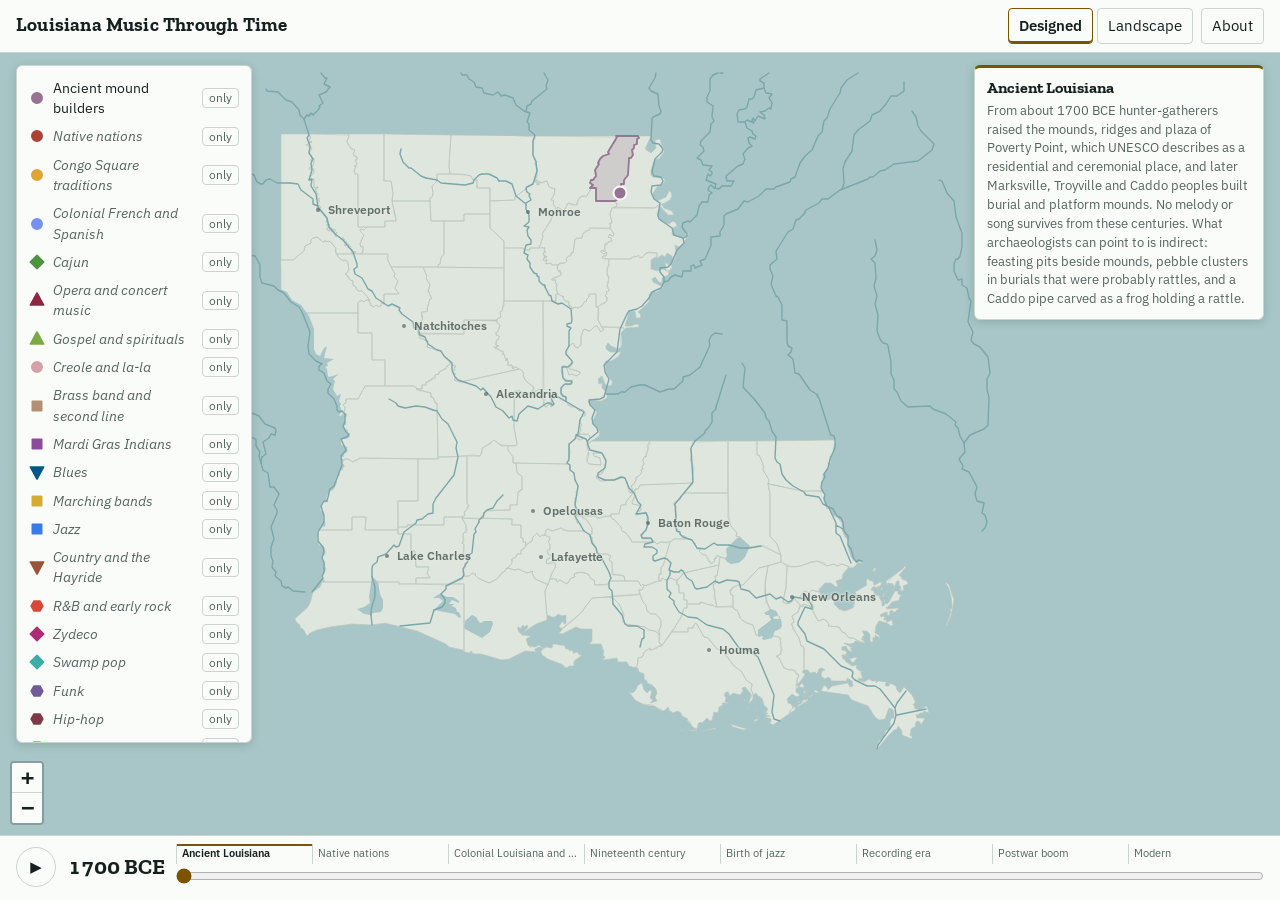
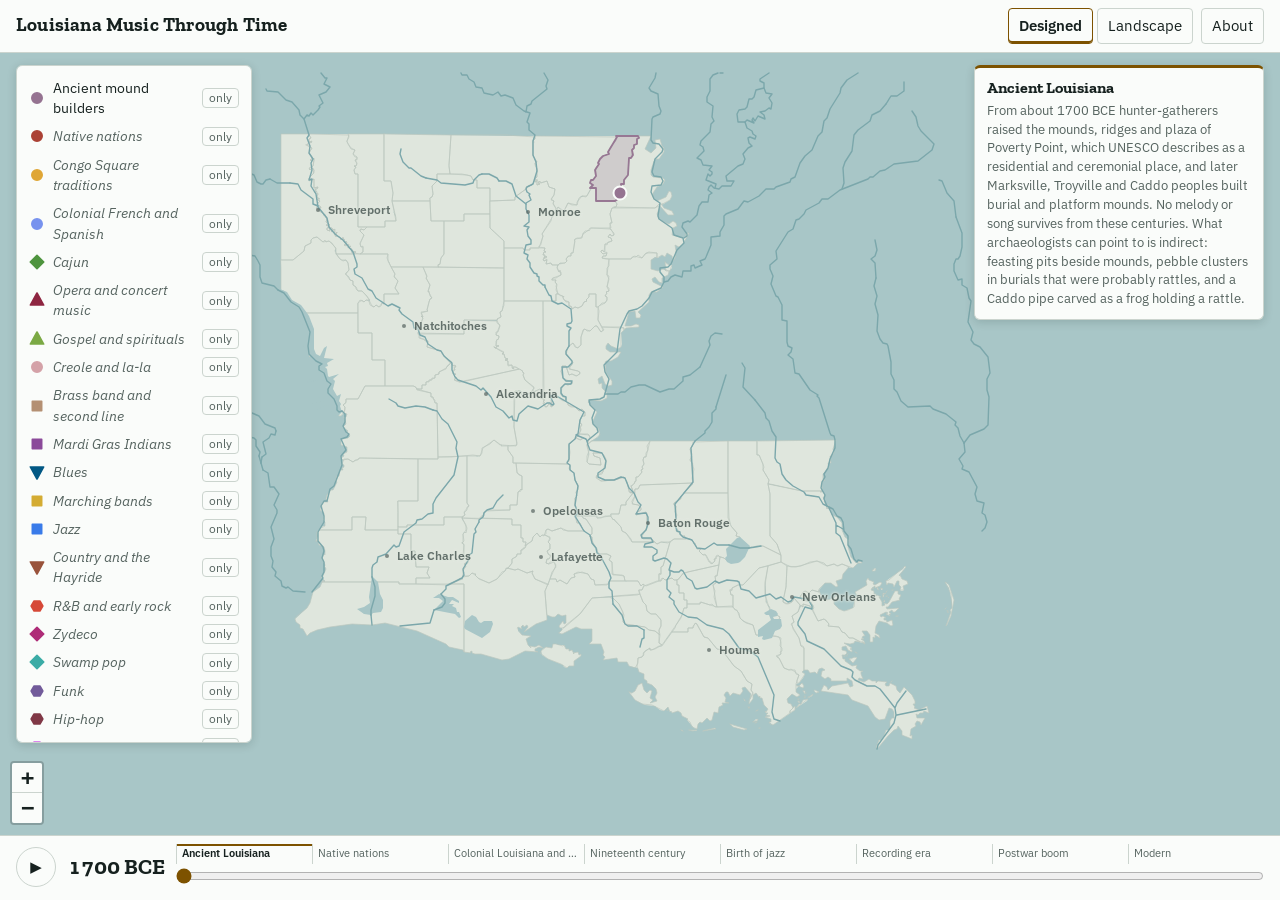
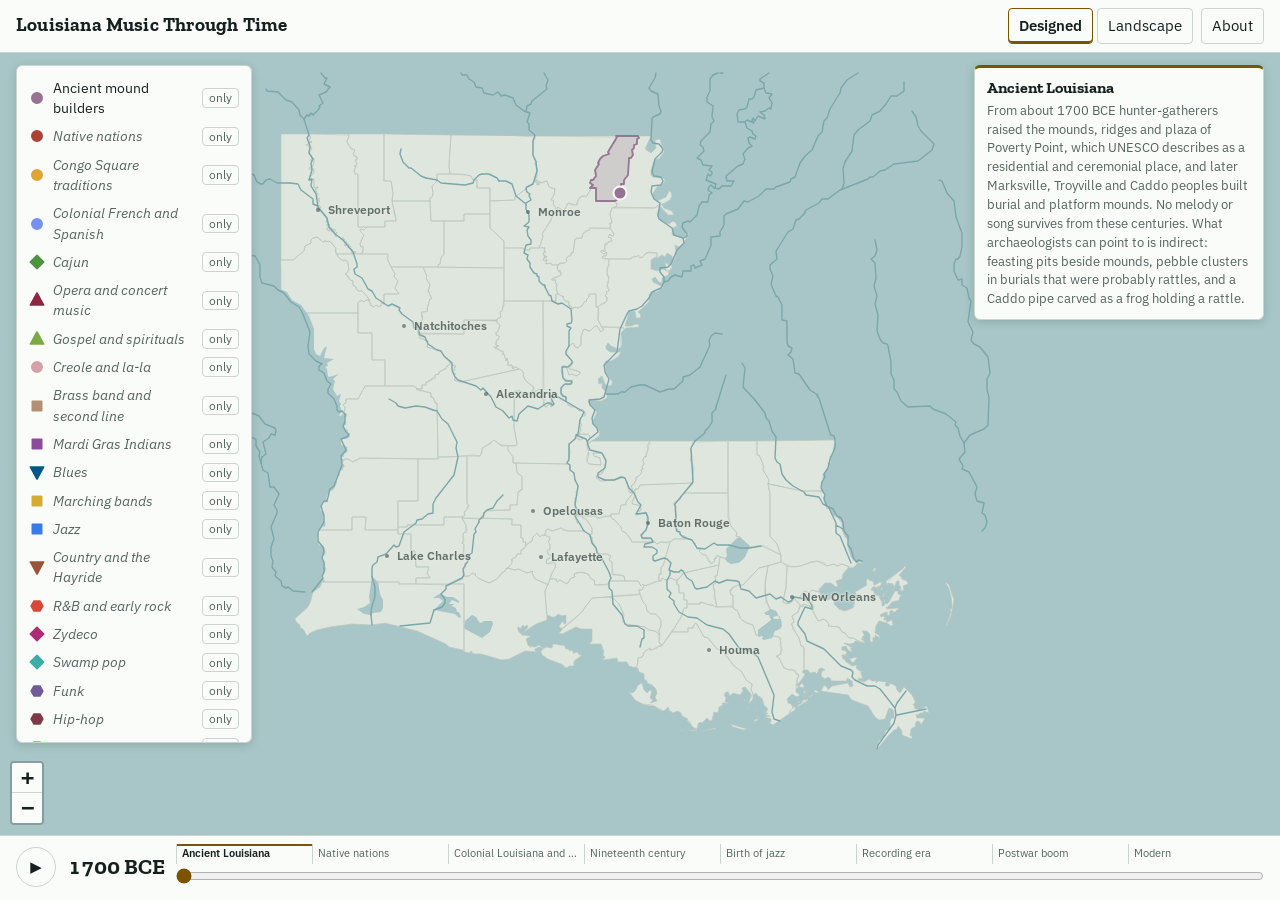
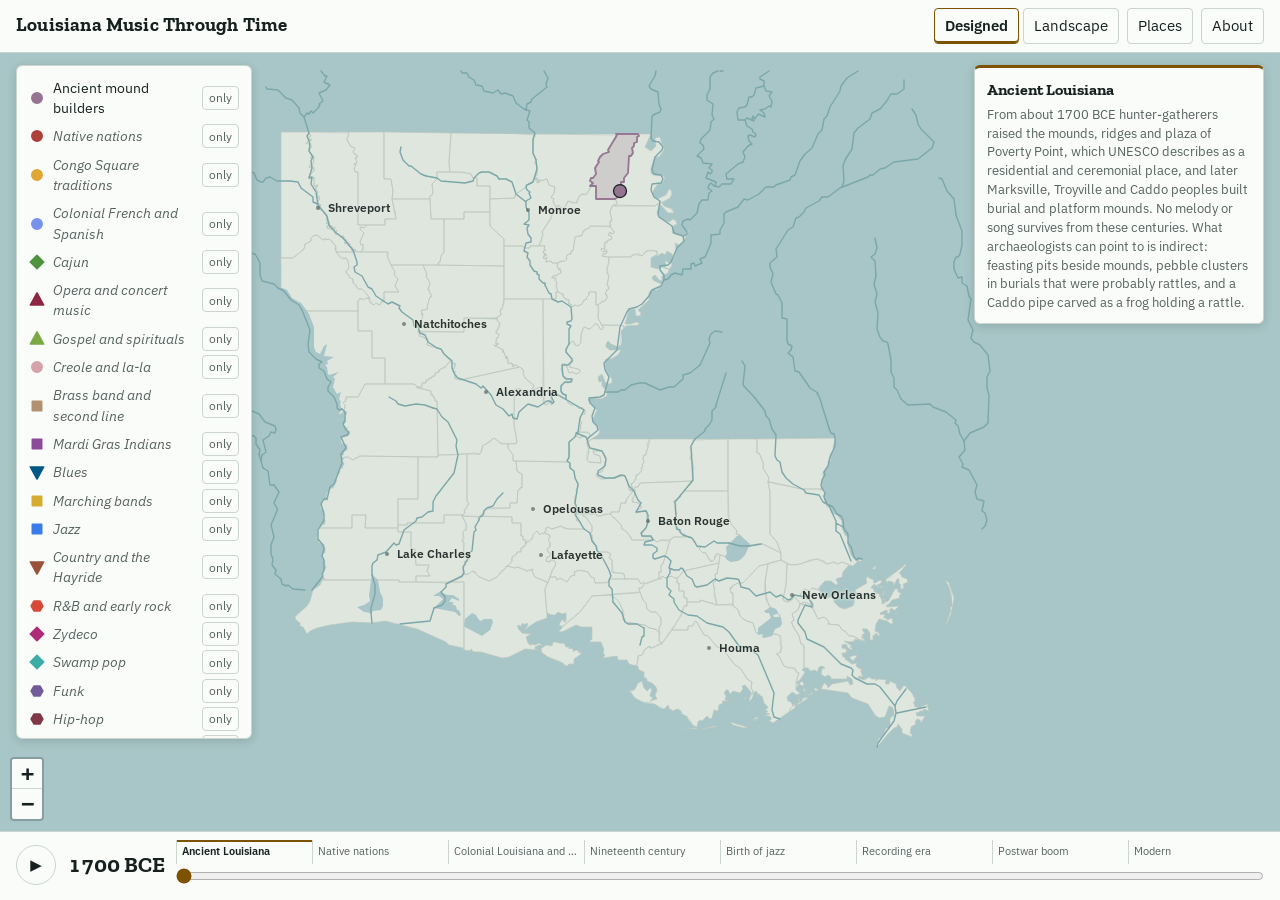
